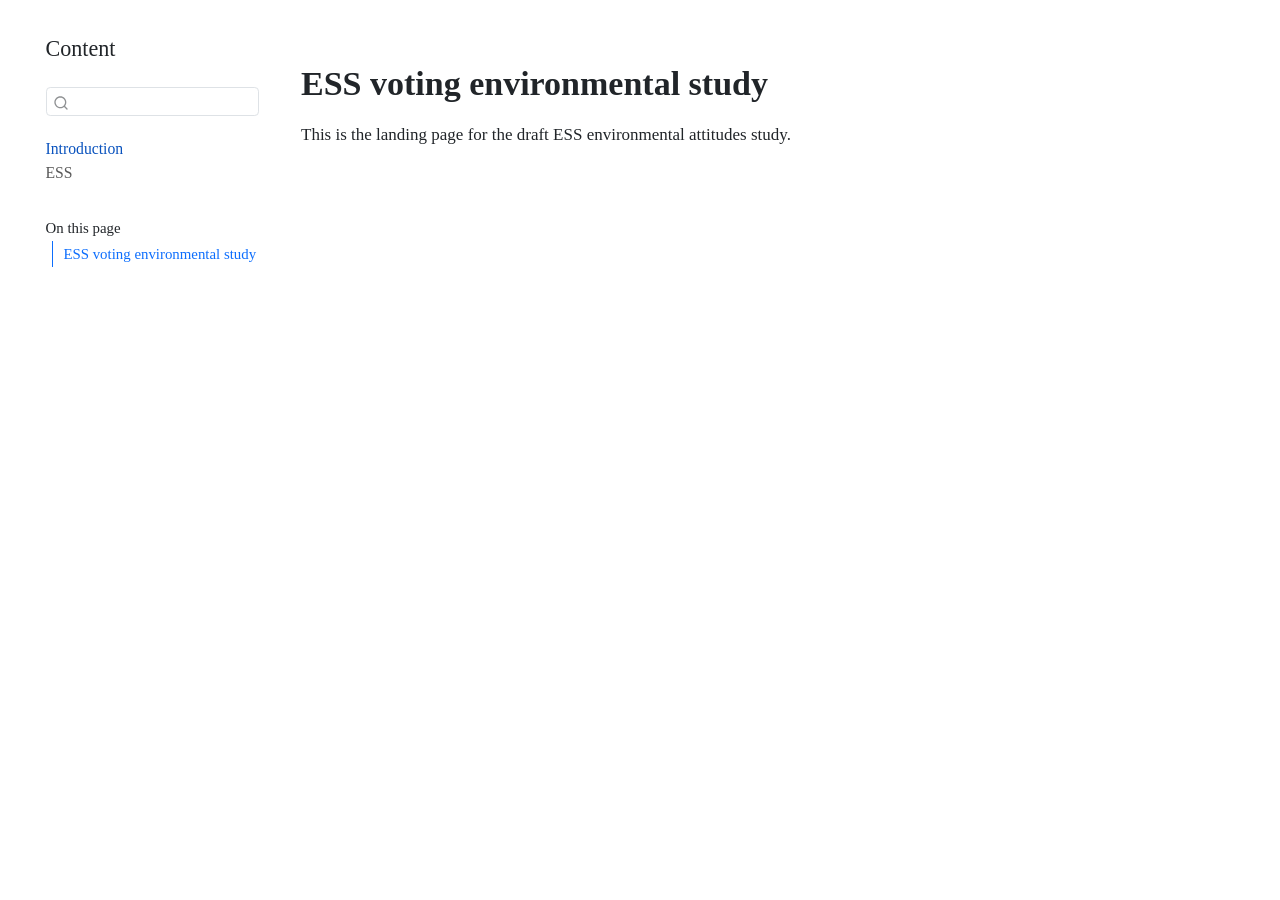
==== docs/index.html @ 2548a451 "Initial" ====
<!DOCTYPE html>
<html xmlns="http://www.w3.org/1999/xhtml" lang="en" xml:lang="en"><head>

<meta charset="utf-8">
<meta name="generator" content="quarto-1.8.27">

<meta name="viewport" content="width=device-width, initial-scale=1.0, user-scalable=yes">


<title>ESS environmental attitudes study exploratory analysis - draft version 1</title>
<style>
code{white-space: pre-wrap;}
span.smallcaps{font-variant: small-caps;}
div.columns{display: flex; gap: min(4vw, 1.5em);}
div.column{flex: auto; overflow-x: auto;}
div.hanging-indent{margin-left: 1.5em; text-indent: -1.5em;}
ul.task-list{list-style: none;}
ul.task-list li input[type="checkbox"] {
width: 0.8em;
margin: 0 0.8em 0.2em -1em;  vertical-align: middle;
}
</style>


<script>const headroomChanged = new CustomEvent("quarto-hrChanged", {
  detail: {},
  bubbles: true,
  cancelable: false,
  composed: false,
});

const announceDismiss = () => {
  const annEl = window.document.getElementById("quarto-announcement");
  if (annEl) {
    annEl.remove();

    const annId = annEl.getAttribute("data-announcement-id");
    window.localStorage.setItem(`quarto-announce-${annId}`, "true");
  }
};

const announceRegister = () => {
  const annEl = window.document.getElementById("quarto-announcement");
  if (annEl) {
    const annId = annEl.getAttribute("data-announcement-id");
    const isDismissed =
      window.localStorage.getItem(`quarto-announce-${annId}`) || false;
    if (isDismissed) {
      announceDismiss();
      return;
    } else {
      annEl.classList.remove("hidden");
    }

    const actionEl = annEl.querySelector(".quarto-announcement-action");
    if (actionEl) {
      actionEl.addEventListener("click", function (e) {
        e.preventDefault();
        // Hide the bar immediately
        announceDismiss();
      });
    }
  }
};

window.document.addEventListener("DOMContentLoaded", function () {
  let init = false;

  announceRegister();

  // Manage the back to top button, if one is present.
  let lastScrollTop = window.pageYOffset || document.documentElement.scrollTop;
  const scrollDownBuffer = 5;
  const scrollUpBuffer = 35;
  const btn = document.getElementById("quarto-back-to-top");
  const hideBackToTop = () => {
    btn.style.display = "none";
  };
  const showBackToTop = () => {
    btn.style.display = "inline-block";
  };
  if (btn) {
    window.document.addEventListener(
      "scroll",
      function () {
        const currentScrollTop =
          window.pageYOffset || document.documentElement.scrollTop;

        // Shows and hides the button 'intelligently' as the user scrolls
        if (currentScrollTop - scrollDownBuffer > lastScrollTop) {
          hideBackToTop();
          lastScrollTop = currentScrollTop <= 0 ? 0 : currentScrollTop;
        } else if (currentScrollTop < lastScrollTop - scrollUpBuffer) {
          showBackToTop();
          lastScrollTop = currentScrollTop <= 0 ? 0 : currentScrollTop;
        }

        // Show the button at the bottom, hides it at the top
        if (currentScrollTop <= 0) {
          hideBackToTop();
        } else if (
          window.innerHeight + currentScrollTop >=
          document.body.offsetHeight
        ) {
          showBackToTop();
        }
      },
      false
    );
  }

  function throttle(func, wait) {
    var timeout;
    return function () {
      const context = this;
      const args = arguments;
      const later = function () {
        clearTimeout(timeout);
        timeout = null;
        func.apply(context, args);
      };

      if (!timeout) {
        timeout = setTimeout(later, wait);
      }
    };
  }

  function headerOffset() {
    // Set an offset if there is are fixed top navbar
    const headerEl = window.document.querySelector("header.fixed-top");
    if (headerEl) {
      return headerEl.clientHeight;
    } else {
      return 0;
    }
  }

  function footerOffset() {
    const footerEl = window.document.querySelector("footer.footer");
    if (footerEl) {
      return footerEl.clientHeight;
    } else {
      return 0;
    }
  }

  function dashboardOffset() {
    const dashboardNavEl = window.document.getElementById(
      "quarto-dashboard-header"
    );
    if (dashboardNavEl !== null) {
      return dashboardNavEl.clientHeight;
    } else {
      return 0;
    }
  }

  function updateDocumentOffsetWithoutAnimation() {
    updateDocumentOffset(false);
  }

  function updateDocumentOffset(animated) {
    // set body offset
    const topOffset = headerOffset();
    const bodyOffset = topOffset + footerOffset() + dashboardOffset();
    const bodyEl = window.document.body;
    bodyEl.setAttribute("data-bs-offset", topOffset);
    bodyEl.style.paddingTop = topOffset + "px";

    // deal with sidebar offsets
    const sidebars = window.document.querySelectorAll(
      ".sidebar, .headroom-target"
    );
    sidebars.forEach((sidebar) => {
      if (!animated) {
        sidebar.classList.add("notransition");
        // Remove the no transition class after the animation has time to complete
        setTimeout(function () {
          sidebar.classList.remove("notransition");
        }, 201);
      }

      if (window.Headroom && sidebar.classList.contains("sidebar-unpinned")) {
        sidebar.style.top = "0";
        sidebar.style.maxHeight = "100vh";
      } else {
        sidebar.style.top = topOffset + "px";
        sidebar.style.maxHeight = "calc(100vh - " + topOffset + "px)";
      }
    });

    // allow space for footer
    const mainContainer = window.document.querySelector(".quarto-container");
    if (mainContainer) {
      mainContainer.style.minHeight = "calc(100vh - " + bodyOffset + "px)";
    }

    // link offset
    let linkStyle = window.document.querySelector("#quarto-target-style");
    if (!linkStyle) {
      linkStyle = window.document.createElement("style");
      linkStyle.setAttribute("id", "quarto-target-style");
      window.document.head.appendChild(linkStyle);
    }
    while (linkStyle.firstChild) {
      linkStyle.removeChild(linkStyle.firstChild);
    }
    if (topOffset > 0) {
      linkStyle.appendChild(
        window.document.createTextNode(`
      section:target::before {
        content: "";
        display: block;
        height: ${topOffset}px;
        margin: -${topOffset}px 0 0;
      }`)
      );
    }
    if (init) {
      window.dispatchEvent(headroomChanged);
    }
    init = true;
  }

  // initialize headroom
  var header = window.document.querySelector("#quarto-header");
  if (header && window.Headroom) {
    const headroom = new window.Headroom(header, {
      tolerance: 5,
      onPin: function () {
        const sidebars = window.document.querySelectorAll(
          ".sidebar, .headroom-target"
        );
        sidebars.forEach((sidebar) => {
          sidebar.classList.remove("sidebar-unpinned");
        });
        updateDocumentOffset();
      },
      onUnpin: function () {
        const sidebars = window.document.querySelectorAll(
          ".sidebar, .headroom-target"
        );
        sidebars.forEach((sidebar) => {
          sidebar.classList.add("sidebar-unpinned");
        });
        updateDocumentOffset();
      },
    });
    headroom.init();

    let frozen = false;
    window.quartoToggleHeadroom = function () {
      if (frozen) {
        headroom.unfreeze();
        frozen = false;
      } else {
        headroom.freeze();
        frozen = true;
      }
    };
  }

  window.addEventListener(
    "hashchange",
    function (e) {
      if (
        getComputedStyle(document.documentElement).scrollBehavior !== "smooth"
      ) {
        window.scrollTo(0, window.pageYOffset - headerOffset());
      }
    },
    false
  );

  // Observe size changed for the header
  const headerEl = window.document.querySelector("header.fixed-top");
  if (headerEl && window.ResizeObserver) {
    const observer = new window.ResizeObserver(() => {
      setTimeout(updateDocumentOffsetWithoutAnimation, 0);
    });
    observer.observe(headerEl, {
      attributes: true,
      childList: true,
      characterData: true,
    });
  } else {
    window.addEventListener(
      "resize",
      throttle(updateDocumentOffsetWithoutAnimation, 50)
    );
  }
  setTimeout(updateDocumentOffsetWithoutAnimation, 250);

  // fixup index.html links if we aren't on the filesystem
  if (window.location.protocol !== "file:") {
    const links = window.document.querySelectorAll("a");
    for (let i = 0; i < links.length; i++) {
      if (links[i].href) {
        links[i].dataset.originalHref = links[i].href;
        links[i].href = links[i].href.replace(/\/index\.html/, "/");
      }
    }

    // Fixup any sharing links that require urls
    // Append url to any sharing urls
    const sharingLinks = window.document.querySelectorAll(
      "a.sidebar-tools-main-item, a.quarto-navigation-tool, a.quarto-navbar-tools, a.quarto-navbar-tools-item"
    );
    for (let i = 0; i < sharingLinks.length; i++) {
      const sharingLink = sharingLinks[i];
      const href = sharingLink.getAttribute("href");
      if (href) {
        sharingLink.setAttribute(
          "href",
          href.replace("|url|", window.location.href)
        );
      }
    }

    // Scroll the active navigation item into view, if necessary
    const navSidebar = window.document.querySelector("nav#quarto-sidebar");
    if (navSidebar) {
      // Find the active item
      const activeItem = navSidebar.querySelector("li.sidebar-item a.active");
      if (activeItem) {
        // Wait for the scroll height and height to resolve by observing size changes on the
        // nav element that is scrollable
        const resizeObserver = new ResizeObserver((_entries) => {
          // The bottom of the element
          const elBottom = activeItem.offsetTop;
          const viewBottom = navSidebar.scrollTop + navSidebar.clientHeight;

          // The element height and scroll height are the same, then we are still loading
          if (viewBottom !== navSidebar.scrollHeight) {
            // Determine if the item isn't visible and scroll to it
            if (elBottom >= viewBottom) {
              navSidebar.scrollTop = elBottom;
            }

            // stop observing now since we've completed the scroll
            resizeObserver.unobserve(navSidebar);
          }
        });
        resizeObserver.observe(navSidebar);
      }
    }
  }
});
</script>
<script>/*!
 * headroom.js v0.12.0 - Give your page some headroom. Hide your header until you need it
 * Copyright (c) 2020 Nick Williams - http://wicky.nillia.ms/headroom.js
 * License: MIT
 */

!function(t,n){"object"==typeof exports&&"undefined"!=typeof module?module.exports=n():"function"==typeof define&&define.amd?define(n):(t=t||self).Headroom=n()}(this,function(){"use strict";function t(){return"undefined"!=typeof window}function d(t){return function(t){return t&&t.document&&function(t){return 9===t.nodeType}(t.document)}(t)?function(t){var n=t.document,o=n.body,s=n.documentElement;return{scrollHeight:function(){return Math.max(o.scrollHeight,s.scrollHeight,o.offsetHeight,s.offsetHeight,o.clientHeight,s.clientHeight)},height:function(){return t.innerHeight||s.clientHeight||o.clientHeight},scrollY:function(){return void 0!==t.pageYOffset?t.pageYOffset:(s||o.parentNode||o).scrollTop}}}(t):function(t){return{scrollHeight:function(){return Math.max(t.scrollHeight,t.offsetHeight,t.clientHeight)},height:function(){return Math.max(t.offsetHeight,t.clientHeight)},scrollY:function(){return t.scrollTop}}}(t)}function n(t,s,e){var n,o=function(){var n=!1;try{var t={get passive(){n=!0}};window.addEventListener("test",t,t),window.removeEventListener("test",t,t)}catch(t){n=!1}return n}(),i=!1,r=d(t),l=r.scrollY(),a={};function c(){var t=Math.round(r.scrollY()),n=r.height(),o=r.scrollHeight();a.scrollY=t,a.lastScrollY=l,a.direction=l<t?"down":"up",a.distance=Math.abs(t-l),a.isOutOfBounds=t<0||o<t+n,a.top=t<=s.offset[a.direction],a.bottom=o<=t+n,a.toleranceExceeded=a.distance>s.tolerance[a.direction],e(a),l=t,i=!1}function h(){i||(i=!0,n=requestAnimationFrame(c))}var u=!!o&&{passive:!0,capture:!1};return t.addEventListener("scroll",h,u),c(),{destroy:function(){cancelAnimationFrame(n),t.removeEventListener("scroll",h,u)}}}function o(t){return t===Object(t)?t:{down:t,up:t}}function s(t,n){n=n||{},Object.assign(this,s.options,n),this.classes=Object.assign({},s.options.classes,n.classes),this.elem=t,this.tolerance=o(this.tolerance),this.offset=o(this.offset),this.initialised=!1,this.frozen=!1}return s.prototype={constructor:s,init:function(){return s.cutsTheMustard&&!this.initialised&&(this.addClass("initial"),this.initialised=!0,setTimeout(function(t){t.scrollTracker=n(t.scroller,{offset:t.offset,tolerance:t.tolerance},t.update.bind(t))},100,this)),this},destroy:function(){this.initialised=!1,Object.keys(this.classes).forEach(this.removeClass,this),this.scrollTracker.destroy()},unpin:function(){!this.hasClass("pinned")&&this.hasClass("unpinned")||(this.addClass("unpinned"),this.removeClass("pinned"),this.onUnpin&&this.onUnpin.call(this))},pin:function(){this.hasClass("unpinned")&&(this.addClass("pinned"),this.removeClass("unpinned"),this.onPin&&this.onPin.call(this))},freeze:function(){this.frozen=!0,this.addClass("frozen")},unfreeze:function(){this.frozen=!1,this.removeClass("frozen")},top:function(){this.hasClass("top")||(this.addClass("top"),this.removeClass("notTop"),this.onTop&&this.onTop.call(this))},notTop:function(){this.hasClass("notTop")||(this.addClass("notTop"),this.removeClass("top"),this.onNotTop&&this.onNotTop.call(this))},bottom:function(){this.hasClass("bottom")||(this.addClass("bottom"),this.removeClass("notBottom"),this.onBottom&&this.onBottom.call(this))},notBottom:function(){this.hasClass("notBottom")||(this.addClass("notBottom"),this.removeClass("bottom"),this.onNotBottom&&this.onNotBottom.call(this))},shouldUnpin:function(t){return"down"===t.direction&&!t.top&&t.toleranceExceeded},shouldPin:function(t){return"up"===t.direction&&t.toleranceExceeded||t.top},addClass:function(t){this.elem.classList.add.apply(this.elem.classList,this.classes[t].split(" "))},removeClass:function(t){this.elem.classList.remove.apply(this.elem.classList,this.classes[t].split(" "))},hasClass:function(t){return this.classes[t].split(" ").every(function(t){return this.classList.contains(t)},this.elem)},update:function(t){t.isOutOfBounds||!0!==this.frozen&&(t.top?this.top():this.notTop(),t.bottom?this.bottom():this.notBottom(),this.shouldUnpin(t)?this.unpin():this.shouldPin(t)&&this.pin())}},s.options={tolerance:{up:0,down:0},offset:0,scroller:t()?window:null,classes:{frozen:"headroom--frozen",pinned:"headroom--pinned",unpinned:"headroom--unpinned",top:"headroom--top",notTop:"headroom--not-top",bottom:"headroom--bottom",notBottom:"headroom--not-bottom",initial:"headroom"}},s.cutsTheMustard=!!(t()&&function(){}.bind&&"classList"in document.documentElement&&Object.assign&&Object.keys&&requestAnimationFrame),s});
</script>
<script>/*!
 * clipboard.js v2.0.11
 * https://clipboardjs.com/
 *
 * Licensed MIT © Zeno Rocha
 */
!function(t,e){"object"==typeof exports&&"object"==typeof module?module.exports=e():"function"==typeof define&&define.amd?define([],e):"object"==typeof exports?exports.ClipboardJS=e():t.ClipboardJS=e()}(this,function(){return n={686:function(t,e,n){"use strict";n.d(e,{default:function(){return b}});var e=n(279),i=n.n(e),e=n(370),u=n.n(e),e=n(817),r=n.n(e);function c(t){try{return document.execCommand(t)}catch(t){return}}var a=function(t){t=r()(t);return c("cut"),t};function o(t,e){var n,o,t=(n=t,o="rtl"===document.documentElement.getAttribute("dir"),(t=document.createElement("textarea")).style.fontSize="12pt",t.style.border="0",t.style.padding="0",t.style.margin="0",t.style.position="absolute",t.style[o?"right":"left"]="-9999px",o=window.pageYOffset||document.documentElement.scrollTop,t.style.top="".concat(o,"px"),t.setAttribute("readonly",""),t.value=n,t);return e.container.appendChild(t),e=r()(t),c("copy"),t.remove(),e}var f=function(t){var e=1<arguments.length&&void 0!==arguments[1]?arguments[1]:{container:document.body},n="";return"string"==typeof t?n=o(t,e):t instanceof HTMLInputElement&&!["text","search","url","tel","password"].includes(null==t?void 0:t.type)?n=o(t.value,e):(n=r()(t),c("copy")),n};function l(t){return(l="function"==typeof Symbol&&"symbol"==typeof Symbol.iterator?function(t){return typeof t}:function(t){return t&&"function"==typeof Symbol&&t.constructor===Symbol&&t!==Symbol.prototype?"symbol":typeof t})(t)}var s=function(){var t=0<arguments.length&&void 0!==arguments[0]?arguments[0]:{},e=t.action,n=void 0===e?"copy":e,o=t.container,e=t.target,t=t.text;if("copy"!==n&&"cut"!==n)throw new Error('Invalid "action" value, use either "copy" or "cut"');if(void 0!==e){if(!e||"object"!==l(e)||1!==e.nodeType)throw new Error('Invalid "target" value, use a valid Element');if("copy"===n&&e.hasAttribute("disabled"))throw new Error('Invalid "target" attribute. Please use "readonly" instead of "disabled" attribute');if("cut"===n&&(e.hasAttribute("readonly")||e.hasAttribute("disabled")))throw new Error('Invalid "target" attribute. You can\'t cut text from elements with "readonly" or "disabled" attributes')}return t?f(t,{container:o}):e?"cut"===n?a(e):f(e,{container:o}):void 0};function p(t){return(p="function"==typeof Symbol&&"symbol"==typeof Symbol.iterator?function(t){return typeof t}:function(t){return t&&"function"==typeof Symbol&&t.constructor===Symbol&&t!==Symbol.prototype?"symbol":typeof t})(t)}function d(t,e){for(var n=0;n<e.length;n++){var o=e[n];o.enumerable=o.enumerable||!1,o.configurable=!0,"value"in o&&(o.writable=!0),Object.defineProperty(t,o.key,o)}}function y(t,e){return(y=Object.setPrototypeOf||function(t,e){return t.__proto__=e,t})(t,e)}function h(n){var o=function(){if("undefined"==typeof Reflect||!Reflect.construct)return!1;if(Reflect.construct.sham)return!1;if("function"==typeof Proxy)return!0;try{return Date.prototype.toString.call(Reflect.construct(Date,[],function(){})),!0}catch(t){return!1}}();return function(){var t,e=v(n);return t=o?(t=v(this).constructor,Reflect.construct(e,arguments,t)):e.apply(this,arguments),e=this,!(t=t)||"object"!==p(t)&&"function"!=typeof t?function(t){if(void 0!==t)return t;throw new ReferenceError("this hasn't been initialised - super() hasn't been called")}(e):t}}function v(t){return(v=Object.setPrototypeOf?Object.getPrototypeOf:function(t){return t.__proto__||Object.getPrototypeOf(t)})(t)}function m(t,e){t="data-clipboard-".concat(t);if(e.hasAttribute(t))return e.getAttribute(t)}var b=function(){!function(t,e){if("function"!=typeof e&&null!==e)throw new TypeError("Super expression must either be null or a function");t.prototype=Object.create(e&&e.prototype,{constructor:{value:t,writable:!0,configurable:!0}}),e&&y(t,e)}(r,i());var t,e,n,o=h(r);function r(t,e){var n;return function(t){if(!(t instanceof r))throw new TypeError("Cannot call a class as a function")}(this),(n=o.call(this)).resolveOptions(e),n.listenClick(t),n}return t=r,n=[{key:"copy",value:function(t){var e=1<arguments.length&&void 0!==arguments[1]?arguments[1]:{container:document.body};return f(t,e)}},{key:"cut",value:function(t){return a(t)}},{key:"isSupported",value:function(){var t=0<arguments.length&&void 0!==arguments[0]?arguments[0]:["copy","cut"],t="string"==typeof t?[t]:t,e=!!document.queryCommandSupported;return t.forEach(function(t){e=e&&!!document.queryCommandSupported(t)}),e}}],(e=[{key:"resolveOptions",value:function(){var t=0<arguments.length&&void 0!==arguments[0]?arguments[0]:{};this.action="function"==typeof t.action?t.action:this.defaultAction,this.target="function"==typeof t.target?t.target:this.defaultTarget,this.text="function"==typeof t.text?t.text:this.defaultText,this.container="object"===p(t.container)?t.container:document.body}},{key:"listenClick",value:function(t){var e=this;this.listener=u()(t,"click",function(t){return e.onClick(t)})}},{key:"onClick",value:function(t){var e=t.delegateTarget||t.currentTarget,n=this.action(e)||"copy",t=s({action:n,container:this.container,target:this.target(e),text:this.text(e)});this.emit(t?"success":"error",{action:n,text:t,trigger:e,clearSelection:function(){e&&e.focus(),window.getSelection().removeAllRanges()}})}},{key:"defaultAction",value:function(t){return m("action",t)}},{key:"defaultTarget",value:function(t){t=m("target",t);if(t)return document.querySelector(t)}},{key:"defaultText",value:function(t){return m("text",t)}},{key:"destroy",value:function(){this.listener.destroy()}}])&&d(t.prototype,e),n&&d(t,n),r}()},828:function(t){var e;"undefined"==typeof Element||Element.prototype.matches||((e=Element.prototype).matches=e.matchesSelector||e.mozMatchesSelector||e.msMatchesSelector||e.oMatchesSelector||e.webkitMatchesSelector),t.exports=function(t,e){for(;t&&9!==t.nodeType;){if("function"==typeof t.matches&&t.matches(e))return t;t=t.parentNode}}},438:function(t,e,n){var u=n(828);function i(t,e,n,o,r){var i=function(e,n,t,o){return function(t){t.delegateTarget=u(t.target,n),t.delegateTarget&&o.call(e,t)}}.apply(this,arguments);return t.addEventListener(n,i,r),{destroy:function(){t.removeEventListener(n,i,r)}}}t.exports=function(t,e,n,o,r){return"function"==typeof t.addEventListener?i.apply(null,arguments):"function"==typeof n?i.bind(null,document).apply(null,arguments):("string"==typeof t&&(t=document.querySelectorAll(t)),Array.prototype.map.call(t,function(t){return i(t,e,n,o,r)}))}},879:function(t,n){n.node=function(t){return void 0!==t&&t instanceof HTMLElement&&1===t.nodeType},n.nodeList=function(t){var e=Object.prototype.toString.call(t);return void 0!==t&&("[object NodeList]"===e||"[object HTMLCollection]"===e)&&"length"in t&&(0===t.length||n.node(t[0]))},n.string=function(t){return"string"==typeof t||t instanceof String},n.fn=function(t){return"[object Function]"===Object.prototype.toString.call(t)}},370:function(t,e,n){var f=n(879),l=n(438);t.exports=function(t,e,n){if(!t&&!e&&!n)throw new Error("Missing required arguments");if(!f.string(e))throw new TypeError("Second argument must be a String");if(!f.fn(n))throw new TypeError("Third argument must be a Function");if(f.node(t))return c=e,a=n,(u=t).addEventListener(c,a),{destroy:function(){u.removeEventListener(c,a)}};if(f.nodeList(t))return o=t,r=e,i=n,Array.prototype.forEach.call(o,function(t){t.addEventListener(r,i)}),{destroy:function(){Array.prototype.forEach.call(o,function(t){t.removeEventListener(r,i)})}};if(f.string(t))return t=t,e=e,n=n,l(document.body,t,e,n);throw new TypeError("First argument must be a String, HTMLElement, HTMLCollection, or NodeList");var o,r,i,u,c,a}},817:function(t){t.exports=function(t){var e,n="SELECT"===t.nodeName?(t.focus(),t.value):"INPUT"===t.nodeName||"TEXTAREA"===t.nodeName?((e=t.hasAttribute("readonly"))||t.setAttribute("readonly",""),t.select(),t.setSelectionRange(0,t.value.length),e||t.removeAttribute("readonly"),t.value):(t.hasAttribute("contenteditable")&&t.focus(),n=window.getSelection(),(e=document.createRange()).selectNodeContents(t),n.removeAllRanges(),n.addRange(e),n.toString());return n}},279:function(t){function e(){}e.prototype={on:function(t,e,n){var o=this.e||(this.e={});return(o[t]||(o[t]=[])).push({fn:e,ctx:n}),this},once:function(t,e,n){var o=this;function r(){o.off(t,r),e.apply(n,arguments)}return r._=e,this.on(t,r,n)},emit:function(t){for(var e=[].slice.call(arguments,1),n=((this.e||(this.e={}))[t]||[]).slice(),o=0,r=n.length;o<r;o++)n[o].fn.apply(n[o].ctx,e);return this},off:function(t,e){var n=this.e||(this.e={}),o=n[t],r=[];if(o&&e)for(var i=0,u=o.length;i<u;i++)o[i].fn!==e&&o[i].fn._!==e&&r.push(o[i]);return r.length?n[t]=r:delete n[t],this}},t.exports=e,t.exports.TinyEmitter=e}},r={},o.n=function(t){var e=t&&t.__esModule?function(){return t.default}:function(){return t};return o.d(e,{a:e}),e},o.d=function(t,e){for(var n in e)o.o(e,n)&&!o.o(t,n)&&Object.defineProperty(t,n,{enumerable:!0,get:e[n]})},o.o=function(t,e){return Object.prototype.hasOwnProperty.call(t,e)},o(686).default;function o(t){if(r[t])return r[t].exports;var e=r[t]={exports:{}};return n[t](e,e.exports,o),e.exports}var n,r});</script>
<script>/*! @algolia/autocomplete-js 1.19.1 | MIT License | © Algolia, Inc. and contributors | https://github.com/algolia/autocomplete */
!function(e,t){"object"==typeof exports&&"undefined"!=typeof module?t(exports):"function"==typeof define&&define.amd?define(["exports"],t):t((e="undefined"!=typeof globalThis?globalThis:e||self)["@algolia/autocomplete-js"]={})}(this,(function(e){"use strict";function t(e,t){var n=Object.keys(e);if(Object.getOwnPropertySymbols){var r=Object.getOwnPropertySymbols(e);t&&(r=r.filter((function(t){return Object.getOwnPropertyDescriptor(e,t).enumerable}))),n.push.apply(n,r)}return n}function n(e){for(var n=1;n<arguments.length;n++){var r=null!=arguments[n]?arguments[n]:{};n%2?t(Object(r),!0).forEach((function(t){o(e,t,r[t])})):Object.getOwnPropertyDescriptors?Object.defineProperties(e,Object.getOwnPropertyDescriptors(r)):t(Object(r)).forEach((function(t){Object.defineProperty(e,t,Object.getOwnPropertyDescriptor(r,t))}))}return e}function r(e){return r="function"==typeof Symbol&&"symbol"==typeof Symbol.iterator?function(e){return typeof e}:function(e){return e&&"function"==typeof Symbol&&e.constructor===Symbol&&e!==Symbol.prototype?"symbol":typeof e},r(e)}function o(e,t,n){return(t=function(e){var t=function(e,t){if("object"!=typeof e||null===e)return e;var n=e[Symbol.toPrimitive];if(void 0!==n){var r=n.call(e,t||"default");if("object"!=typeof r)return r;throw new TypeError("@@toPrimitive must return a primitive value.")}return("string"===t?String:Number)(e)}(e,"string");return"symbol"==typeof t?t:String(t)}(t))in e?Object.defineProperty(e,t,{value:n,enumerable:!0,configurable:!0,writable:!0}):e[t]=n,e}function i(){return i=Object.assign?Object.assign.bind():function(e){for(var t=1;t<arguments.length;t++){var n=arguments[t];for(var r in n)Object.prototype.hasOwnProperty.call(n,r)&&(e[r]=n[r])}return e},i.apply(this,arguments)}function u(e,t){if(null==e)return{};var n,r,o=function(e,t){if(null==e)return{};var n,r,o={},i=Object.keys(e);for(r=0;r<i.length;r++)n=i[r],t.indexOf(n)>=0||(o[n]=e[n]);return o}(e,t);if(Object.getOwnPropertySymbols){var i=Object.getOwnPropertySymbols(e);for(r=0;r<i.length;r++)n=i[r],t.indexOf(n)>=0||Object.prototype.propertyIsEnumerable.call(e,n)&&(o[n]=e[n])}return o}function a(e,t){return function(e){if(Array.isArray(e))return e}(e)||function(e,t){var n=null==e?null:"undefined"!=typeof Symbol&&e[Symbol.iterator]||e["@@iterator"];if(null!=n){var r,o,i,u,a=[],l=!0,c=!1;try{if(i=(n=n.call(e)).next,0===t){if(Object(n)!==n)return;l=!1}else for(;!(l=(r=i.call(n)).done)&&(a.push(r.value),a.length!==t);l=!0);}catch(e){c=!0,o=e}finally{try{if(!l&&null!=n.return&&(u=n.return(),Object(u)!==u))return}finally{if(c)throw o}}return a}}(e,t)||c(e,t)||function(){throw new TypeError("Invalid attempt to destructure non-iterable instance.\nIn order to be iterable, non-array objects must have a [Symbol.iterator]() method.")}()}function l(e){return function(e){if(Array.isArray(e))return s(e)}(e)||function(e){if("undefined"!=typeof Symbol&&null!=e[Symbol.iterator]||null!=e["@@iterator"])return Array.from(e)}(e)||c(e)||function(){throw new TypeError("Invalid attempt to spread non-iterable instance.\nIn order to be iterable, non-array objects must have a [Symbol.iterator]() method.")}()}function c(e,t){if(e){if("string"==typeof e)return s(e,t);var n=Object.prototype.toString.call(e).slice(8,-1);return"Object"===n&&e.constructor&&(n=e.constructor.name),"Map"===n||"Set"===n?Array.from(e):"Arguments"===n||/^(?:Ui|I)nt(?:8|16|32)(?:Clamped)?Array$/.test(n)?s(e,t):void 0}}function s(e,t){(null==t||t>e.length)&&(t=e.length);for(var n=0,r=new Array(t);n<t;n++)r[n]=e[n];return r}function f(e){return{current:e}}function p(e,t){var n=void 0;return function(){for(var r=arguments.length,o=new Array(r),i=0;i<r;i++)o[i]=arguments[i];n&&clearTimeout(n),n=setTimeout((function(){return e.apply(void 0,o)}),t)}}function m(e){return e.reduce((function(e,t){return e.concat(t)}),[])}var v=0;function d(){return"autocomplete-".concat(v++)}function y(e,t){return t.reduce((function(e,t){return e&&e[t]}),e)}function b(e){return 0===e.collections.length?0:e.collections.reduce((function(e,t){return e+t.items.length}),0)}function g(e){return e!==Object(e)}function h(e,t){if(e===t)return!0;if(g(e)||g(t)||"function"==typeof e||"function"==typeof t)return e===t;if(Object.keys(e).length!==Object.keys(t).length)return!1;for(var n=0,r=Object.keys(e);n<r.length;n++){var o=r[n];if(!(o in t))return!1;if(!h(e[o],t[o]))return!1}return!0}var _=function(){};var O="1.19.1",S=[{segment:"autocomplete-core",version:O}];function j(e){var t=e.item,n=e.items,r=void 0===n?[]:n;return{index:t.__autocomplete_indexName,items:[t],positions:[1+r.findIndex((function(e){return e.objectID===t.objectID}))],queryID:t.__autocomplete_queryID,algoliaSource:["autocomplete"]}}function P(e,t){return function(e){if(Array.isArray(e))return e}(e)||function(e,t){var n=null==e?null:"undefined"!=typeof Symbol&&e[Symbol.iterator]||e["@@iterator"];if(null!=n){var r,o,i,u,a=[],l=!0,c=!1;try{if(i=(n=n.call(e)).next,0===t){if(Object(n)!==n)return;l=!1}else for(;!(l=(r=i.call(n)).done)&&(a.push(r.value),a.length!==t);l=!0);}catch(e){c=!0,o=e}finally{try{if(!l&&null!=n.return&&(u=n.return(),Object(u)!==u))return}finally{if(c)throw o}}return a}}(e,t)||function(e,t){if(!e)return;if("string"==typeof e)return w(e,t);var n=Object.prototype.toString.call(e).slice(8,-1);"Object"===n&&e.constructor&&(n=e.constructor.name);if("Map"===n||"Set"===n)return Array.from(e);if("Arguments"===n||/^(?:Ui|I)nt(?:8|16|32)(?:Clamped)?Array$/.test(n))return w(e,t)}(e,t)||function(){throw new TypeError("Invalid attempt to destructure non-iterable instance.\nIn order to be iterable, non-array objects must have a [Symbol.iterator]() method.")}()}function w(e,t){(null==t||t>e.length)&&(t=e.length);for(var n=0,r=new Array(t);n<t;n++)r[n]=e[n];return r}var I=["items"],A=["items"];function E(e){return E="function"==typeof Symbol&&"symbol"==typeof Symbol.iterator?function(e){return typeof e}:function(e){return e&&"function"==typeof Symbol&&e.constructor===Symbol&&e!==Symbol.prototype?"symbol":typeof e},E(e)}function D(e){return function(e){if(Array.isArray(e))return C(e)}(e)||function(e){if("undefined"!=typeof Symbol&&null!=e[Symbol.iterator]||null!=e["@@iterator"])return Array.from(e)}(e)||function(e,t){if(!e)return;if("string"==typeof e)return C(e,t);var n=Object.prototype.toString.call(e).slice(8,-1);"Object"===n&&e.constructor&&(n=e.constructor.name);if("Map"===n||"Set"===n)return Array.from(e);if("Arguments"===n||/^(?:Ui|I)nt(?:8|16|32)(?:Clamped)?Array$/.test(n))return C(e,t)}(e)||function(){throw new TypeError("Invalid attempt to spread non-iterable instance.\nIn order to be iterable, non-array objects must have a [Symbol.iterator]() method.")}()}function C(e,t){(null==t||t>e.length)&&(t=e.length);for(var n=0,r=new Array(t);n<t;n++)r[n]=e[n];return r}function k(e,t){if(null==e)return{};var n,r,o=function(e,t){if(null==e)return{};var n,r,o={},i=Object.keys(e);for(r=0;r<i.length;r++)n=i[r],t.indexOf(n)>=0||(o[n]=e[n]);return o}(e,t);if(Object.getOwnPropertySymbols){var i=Object.getOwnPropertySymbols(e);for(r=0;r<i.length;r++)n=i[r],t.indexOf(n)>=0||Object.prototype.propertyIsEnumerable.call(e,n)&&(o[n]=e[n])}return o}function x(e,t){var n=Object.keys(e);if(Object.getOwnPropertySymbols){var r=Object.getOwnPropertySymbols(e);t&&(r=r.filter((function(t){return Object.getOwnPropertyDescriptor(e,t).enumerable}))),n.push.apply(n,r)}return n}function N(e){for(var t=1;t<arguments.length;t++){var n=null!=arguments[t]?arguments[t]:{};t%2?x(Object(n),!0).forEach((function(t){T(e,t,n[t])})):Object.getOwnPropertyDescriptors?Object.defineProperties(e,Object.getOwnPropertyDescriptors(n)):x(Object(n)).forEach((function(t){Object.defineProperty(e,t,Object.getOwnPropertyDescriptor(n,t))}))}return e}function T(e,t,n){return(t=function(e){var t=function(e,t){if("object"!==E(e)||null===e)return e;var n=e[Symbol.toPrimitive];if(void 0!==n){var r=n.call(e,t||"default");if("object"!==E(r))return r;throw new TypeError("@@toPrimitive must return a primitive value.")}return("string"===t?String:Number)(e)}(e,"string");return"symbol"===E(t)?t:String(t)}(t))in e?Object.defineProperty(e,t,{value:n,enumerable:!0,configurable:!0,writable:!0}):e[t]=n,e}function q(e){for(var t=arguments.length>1&&void 0!==arguments[1]?arguments[1]:20,n=[],r=0;r<e.objectIDs.length;r+=t)n.push(N(N({},e),{},{objectIDs:e.objectIDs.slice(r,r+t)}));return n}function B(e){return e.map((function(e){var t=e.items,n=k(e,I);return N(N({},n),{},{objectIDs:(null==t?void 0:t.map((function(e){return e.objectID})))||n.objectIDs})}))}function R(e){var t,n,r,o=(t=P((e.version||"").split(".").map(Number),2),n=t[0],r=t[1],n>=3||2===n&&r>=4||1===n&&r>=10);function i(t,n,r){if(o&&void 0!==r){var i=r[0].__autocomplete_algoliaCredentials,u={"X-Algolia-Application-Id":i.appId,"X-Algolia-API-Key":i.apiKey};e.apply(void 0,[t].concat(D(n),[{headers:u}]))}else e.apply(void 0,[t].concat(D(n)))}return{init:function(t,n){e("init",{appId:t,apiKey:n})},setAuthenticatedUserToken:function(t){e("setAuthenticatedUserToken",t)},setUserToken:function(t){e("setUserToken",t)},clickedObjectIDsAfterSearch:function(){for(var e=arguments.length,t=new Array(e),n=0;n<e;n++)t[n]=arguments[n];t.length>0&&i("clickedObjectIDsAfterSearch",B(t),t[0].items)},clickedObjectIDs:function(){for(var e=arguments.length,t=new Array(e),n=0;n<e;n++)t[n]=arguments[n];t.length>0&&i("clickedObjectIDs",B(t),t[0].items)},clickedFilters:function(){for(var t=arguments.length,n=new Array(t),r=0;r<t;r++)n[r]=arguments[r];n.length>0&&e.apply(void 0,["clickedFilters"].concat(n))},convertedObjectIDsAfterSearch:function(){for(var e=arguments.length,t=new Array(e),n=0;n<e;n++)t[n]=arguments[n];t.length>0&&i("convertedObjectIDsAfterSearch",B(t),t[0].items)},convertedObjectIDs:function(){for(var e=arguments.length,t=new Array(e),n=0;n<e;n++)t[n]=arguments[n];t.length>0&&i("convertedObjectIDs",B(t),t[0].items)},convertedFilters:function(){for(var t=arguments.length,n=new Array(t),r=0;r<t;r++)n[r]=arguments[r];n.length>0&&e.apply(void 0,["convertedFilters"].concat(n))},viewedObjectIDs:function(){for(var e=arguments.length,t=new Array(e),n=0;n<e;n++)t[n]=arguments[n];t.length>0&&t.reduce((function(e,t){var n=t.items,r=k(t,A);return[].concat(D(e),D(q(N(N({},r),{},{objectIDs:(null==n?void 0:n.map((function(e){return e.objectID})))||r.objectIDs})).map((function(e){return{items:n,payload:e}}))))}),[]).forEach((function(e){var t=e.items;return i("viewedObjectIDs",[e.payload],t)}))},viewedFilters:function(){for(var t=arguments.length,n=new Array(t),r=0;r<t;r++)n[r]=arguments[r];n.length>0&&e.apply(void 0,["viewedFilters"].concat(n))}}}function L(e){var t=e.items.reduce((function(e,t){var n;return e[t.__autocomplete_indexName]=(null!==(n=e[t.__autocomplete_indexName])&&void 0!==n?n:[]).concat(t),e}),{});return Object.keys(t).map((function(e){return{index:e,items:t[e],algoliaSource:["autocomplete"]}}))}function F(e){return e.objectID&&e.__autocomplete_indexName&&e.__autocomplete_queryID}function U(e){return U="function"==typeof Symbol&&"symbol"==typeof Symbol.iterator?function(e){return typeof e}:function(e){return e&&"function"==typeof Symbol&&e.constructor===Symbol&&e!==Symbol.prototype?"symbol":typeof e},U(e)}function M(e){return function(e){if(Array.isArray(e))return H(e)}(e)||function(e){if("undefined"!=typeof Symbol&&null!=e[Symbol.iterator]||null!=e["@@iterator"])return Array.from(e)}(e)||function(e,t){if(!e)return;if("string"==typeof e)return H(e,t);var n=Object.prototype.toString.call(e).slice(8,-1);"Object"===n&&e.constructor&&(n=e.constructor.name);if("Map"===n||"Set"===n)return Array.from(e);if("Arguments"===n||/^(?:Ui|I)nt(?:8|16|32)(?:Clamped)?Array$/.test(n))return H(e,t)}(e)||function(){throw new TypeError("Invalid attempt to spread non-iterable instance.\nIn order to be iterable, non-array objects must have a [Symbol.iterator]() method.")}()}function H(e,t){(null==t||t>e.length)&&(t=e.length);for(var n=0,r=new Array(t);n<t;n++)r[n]=e[n];return r}function V(e,t){var n=Object.keys(e);if(Object.getOwnPropertySymbols){var r=Object.getOwnPropertySymbols(e);t&&(r=r.filter((function(t){return Object.getOwnPropertyDescriptor(e,t).enumerable}))),n.push.apply(n,r)}return n}function W(e){for(var t=1;t<arguments.length;t++){var n=null!=arguments[t]?arguments[t]:{};t%2?V(Object(n),!0).forEach((function(t){Q(e,t,n[t])})):Object.getOwnPropertyDescriptors?Object.defineProperties(e,Object.getOwnPropertyDescriptors(n)):V(Object(n)).forEach((function(t){Object.defineProperty(e,t,Object.getOwnPropertyDescriptor(n,t))}))}return e}function Q(e,t,n){return(t=function(e){var t=function(e,t){if("object"!==U(e)||null===e)return e;var n=e[Symbol.toPrimitive];if(void 0!==n){var r=n.call(e,t||"default");if("object"!==U(r))return r;throw new TypeError("@@toPrimitive must return a primitive value.")}return("string"===t?String:Number)(e)}(e,"string");return"symbol"===U(t)?t:String(t)}(t))in e?Object.defineProperty(e,t,{value:n,enumerable:!0,configurable:!0,writable:!0}):e[t]=n,e}var K="2.15.0",$="https://cdn.jsdelivr.net/npm/search-insights@".concat(K,"/dist/search-insights.min.js"),z=p((function(e){var t=e.onItemsChange,n=e.items,r=e.insights,o=e.state;t({insights:r,insightsEvents:L({items:n}).map((function(e){return W({eventName:"Items Viewed"},e)})),state:o})}),400);function G(e){var t=function(e){return W({onItemsChange:function(e){var t=e.insights,n=e.insightsEvents,r=e.state;t.viewedObjectIDs.apply(t,M(n.map((function(e){return W(W({},e),{},{algoliaSource:J(e.algoliaSource,r.context)})}))))},onSelect:function(e){var t=e.insights,n=e.insightsEvents,r=e.state;t.clickedObjectIDsAfterSearch.apply(t,M(n.map((function(e){return W(W({},e),{},{algoliaSource:J(e.algoliaSource,r.context)})}))))},onActive:_,__autocomplete_clickAnalytics:!0},e)}(e),n=t.insightsClient,r=t.insightsInitParams,o=t.onItemsChange,i=t.onSelect,u=t.onActive,a=t.__autocomplete_clickAnalytics,l=n;if(n||function(e){if("undefined"!=typeof window)e({window:window})}((function(e){var t=e.window,n=t.AlgoliaAnalyticsObject||"aa";"string"==typeof n&&(l=t[n]),l||(t.AlgoliaAnalyticsObject=n,t[n]||(t[n]=function(){t[n].queue||(t[n].queue=[]);for(var e=arguments.length,r=new Array(e),o=0;o<e;o++)r[o]=arguments[o];t[n].queue.push(r)}),t[n].version=K,l=t[n],function(e){var t="[Autocomplete]: Could not load search-insights.js. Please load it manually following https://alg.li/insights-autocomplete";try{var n=e.document.createElement("script");n.async=!0,n.src=$,n.onerror=function(){console.error(t)},document.body.appendChild(n)}catch(e){console.error(t)}}(t))})),!l)return{};r&&l("init",W({partial:!0},r));var c=R(l),s=f([]),m=p((function(e){var t=e.state;if(t.isOpen){var n=t.collections.reduce((function(e,t){return[].concat(M(e),M(t.items))}),[]).filter(F);h(s.current.map((function(e){return e.objectID})),n.map((function(e){return e.objectID})))||(s.current=n,n.length>0&&z({onItemsChange:o,items:n,insights:c,state:t}))}}),0);return{name:"aa.algoliaInsightsPlugin",subscribe:function(e){var t=e.setContext,n=e.onSelect,r=e.onActive;function o(e){t({algoliaInsightsPlugin:{__algoliaSearchParameters:W(W({},a?{clickAnalytics:!0}:{}),e?{userToken:X(e)}:{}),insights:c}})}l("addAlgoliaAgent","insights-plugin"),o(),l("onUserTokenChange",(function(e){o(e)})),l("getUserToken",null,(function(e,t){o(t)})),n((function(e){var t=e.item,n=e.state,r=e.event,o=e.source;F(t)&&i({state:n,event:r,insights:c,item:t,insightsEvents:[W({eventName:"Item Selected"},j({item:t,items:o.getItems().filter(F)}))]})})),r((function(e){var t=e.item,n=e.source,r=e.state,o=e.event;F(t)&&u({state:r,event:o,insights:c,item:t,insightsEvents:[W({eventName:"Item Active"},j({item:t,items:n.getItems().filter(F)}))]})}))},onStateChange:function(e){var t=e.state;m({state:t})},__autocomplete_pluginOptions:e}}function J(){var e,t=arguments.length>0&&void 0!==arguments[0]?arguments[0]:[],n=arguments.length>1?arguments[1]:void 0;return[].concat(M(t),["autocomplete-internal"],M(null!==(e=n.algoliaInsightsPlugin)&&void 0!==e&&e.__automaticInsights?["autocomplete-automatic"]:[]))}function X(e){return"number"==typeof e?e.toString():e}function Y(e,t){var n=t;return{then:function(t,r){return Y(e.then(ee(t,n,e),ee(r,n,e)),n)},catch:function(t){return Y(e.catch(ee(t,n,e)),n)},finally:function(t){return t&&n.onCancelList.push(t),Y(e.finally(ee(t&&function(){return n.onCancelList=[],t()},n,e)),n)},cancel:function(){n.isCanceled=!0;var e=n.onCancelList;n.onCancelList=[],e.forEach((function(e){e()}))},isCanceled:function(){return!0===n.isCanceled}}}function Z(e){return Y(e,{isCanceled:!1,onCancelList:[]})}function ee(e,t,n){return e?function(n){return t.isCanceled?n:e(n)}:n}var te,ne=!0;function re(e,t,n,r){if(!n)return null;if(e<0&&(null===t||null!==r&&0===t))return n+e;var o=(null===t?-1:t)+e;return o<=-1||o>=n?null===r?null:0:o}function oe(e,t){var n=Object.keys(e);if(Object.getOwnPropertySymbols){var r=Object.getOwnPropertySymbols(e);t&&(r=r.filter((function(t){return Object.getOwnPropertyDescriptor(e,t).enumerable}))),n.push.apply(n,r)}return n}function ie(e){for(var t=1;t<arguments.length;t++){var n=null!=arguments[t]?arguments[t]:{};t%2?oe(Object(n),!0).forEach((function(t){ue(e,t,n[t])})):Object.getOwnPropertyDescriptors?Object.defineProperties(e,Object.getOwnPropertyDescriptors(n)):oe(Object(n)).forEach((function(t){Object.defineProperty(e,t,Object.getOwnPropertyDescriptor(n,t))}))}return e}function ue(e,t,n){return(t=function(e){var t=function(e,t){if("object"!==ae(e)||null===e)return e;var n=e[Symbol.toPrimitive];if(void 0!==n){var r=n.call(e,t||"default");if("object"!==ae(r))return r;throw new TypeError("@@toPrimitive must return a primitive value.")}return("string"===t?String:Number)(e)}(e,"string");return"symbol"===ae(t)?t:String(t)}(t))in e?Object.defineProperty(e,t,{value:n,enumerable:!0,configurable:!0,writable:!0}):e[t]=n,e}function ae(e){return ae="function"==typeof Symbol&&"symbol"==typeof Symbol.iterator?function(e){return typeof e}:function(e){return e&&"function"==typeof Symbol&&e.constructor===Symbol&&e!==Symbol.prototype?"symbol":typeof e},ae(e)}function le(e,t){var n="undefined"!=typeof Symbol&&e[Symbol.iterator]||e["@@iterator"];if(!n){if(Array.isArray(e)||(n=function(e,t){if(!e)return;if("string"==typeof e)return ce(e,t);var n=Object.prototype.toString.call(e).slice(8,-1);"Object"===n&&e.constructor&&(n=e.constructor.name);if("Map"===n||"Set"===n)return Array.from(e);if("Arguments"===n||/^(?:Ui|I)nt(?:8|16|32)(?:Clamped)?Array$/.test(n))return ce(e,t)}(e))||t&&e&&"number"==typeof e.length){n&&(e=n);var r=0,o=function(){};return{s:o,n:function(){return r>=e.length?{done:!0}:{done:!1,value:e[r++]}},e:function(e){throw e},f:o}}throw new TypeError("Invalid attempt to iterate non-iterable instance.\nIn order to be iterable, non-array objects must have a [Symbol.iterator]() method.")}var i,u=!0,a=!1;return{s:function(){n=n.call(e)},n:function(){var e=n.next();return u=e.done,e},e:function(e){a=!0,i=e},f:function(){try{u||null==n.return||n.return()}finally{if(a)throw i}}}}function ce(e,t){(null==t||t>e.length)&&(t=e.length);for(var n=0,r=new Array(t);n<t;n++)r[n]=e[n];return r}var se=function(e,t){var n,r=!1,o=[],i=le(e);try{for(i.s();!(n=i.n()).done;){var u,a,l,c=null===(u=n.value.__autocomplete_pluginOptions)||void 0===u||null===(a=(l=u).awaitSubmit)||void 0===a?void 0:a.call(l);if("number"==typeof c)o.push(c);else if(!0===c){r=!0;break}}}catch(e){i.e(e)}finally{i.f()}return r?t.wait():o.length>0?t.wait(Math.max.apply(Math,o)):void 0};function fe(e){var t=function(e){var t=e.collections.map((function(e){return e.items.length})).reduce((function(e,t,n){var r=(e[n-1]||0)+t;return e.push(r),e}),[]).reduce((function(t,n){return n<=e.activeItemId?t+1:t}),0);return e.collections[t]}(e);if(!t)return null;var n=t.items[function(e){for(var t=e.state,n=e.collection,r=!1,o=0,i=0;!1===r;){var u=t.collections[o];if(u===n){r=!0;break}i+=u.items.length,o++}return t.activeItemId-i}({state:e,collection:t})],r=t.source;return{item:n,itemInputValue:r.getItemInputValue({item:n,state:e}),itemUrl:r.getItemUrl({item:n,state:e}),source:r}}function pe(e,t,n){return[e,null==n?void 0:n.sourceId,t].filter(Boolean).join("-").replace(/\s/g,"")}var me=/((gt|sm)-|galaxy nexus)|samsung[- ]|samsungbrowser/i;function ve(e){return e.nativeEvent||e}function de(e){return de="function"==typeof Symbol&&"symbol"==typeof Symbol.iterator?function(e){return typeof e}:function(e){return e&&"function"==typeof Symbol&&e.constructor===Symbol&&e!==Symbol.prototype?"symbol":typeof e},de(e)}function ye(e,t){var n=Object.keys(e);if(Object.getOwnPropertySymbols){var r=Object.getOwnPropertySymbols(e);t&&(r=r.filter((function(t){return Object.getOwnPropertyDescriptor(e,t).enumerable}))),n.push.apply(n,r)}return n}function be(e,t,n){return(t=function(e){var t=function(e,t){if("object"!==de(e)||null===e)return e;var n=e[Symbol.toPrimitive];if(void 0!==n){var r=n.call(e,t||"default");if("object"!==de(r))return r;throw new TypeError("@@toPrimitive must return a primitive value.")}return("string"===t?String:Number)(e)}(e,"string");return"symbol"===de(t)?t:String(t)}(t))in e?Object.defineProperty(e,t,{value:n,enumerable:!0,configurable:!0,writable:!0}):e[t]=n,e}function ge(e,t,n){var r,o=t.initialState;return{getState:function(){return o},dispatch:function(r,i){var u=function(e){for(var t=1;t<arguments.length;t++){var n=null!=arguments[t]?arguments[t]:{};t%2?ye(Object(n),!0).forEach((function(t){be(e,t,n[t])})):Object.getOwnPropertyDescriptors?Object.defineProperties(e,Object.getOwnPropertyDescriptors(n)):ye(Object(n)).forEach((function(t){Object.defineProperty(e,t,Object.getOwnPropertyDescriptor(n,t))}))}return e}({},o);o=e(o,{type:r,props:t,payload:i}),n({state:o,prevState:u})},pendingRequests:(r=[],{add:function(e){return r.push(e),e.finally((function(){r=r.filter((function(t){return t!==e}))}))},cancelAll:function(){r.forEach((function(e){return e.cancel()}))},isEmpty:function(){return 0===r.length},wait:function(e){return ne?(ne=!1,te=e?Promise.race([Promise.all(r),new Promise((function(t){return setTimeout(t,e)}))]):Promise.all(r),te.then((function(){ne=!0}))):te}})}}function he(e){return he="function"==typeof Symbol&&"symbol"==typeof Symbol.iterator?function(e){return typeof e}:function(e){return e&&"function"==typeof Symbol&&e.constructor===Symbol&&e!==Symbol.prototype?"symbol":typeof e},he(e)}function _e(e,t){var n=Object.keys(e);if(Object.getOwnPropertySymbols){var r=Object.getOwnPropertySymbols(e);t&&(r=r.filter((function(t){return Object.getOwnPropertyDescriptor(e,t).enumerable}))),n.push.apply(n,r)}return n}function Oe(e){for(var t=1;t<arguments.length;t++){var n=null!=arguments[t]?arguments[t]:{};t%2?_e(Object(n),!0).forEach((function(t){Se(e,t,n[t])})):Object.getOwnPropertyDescriptors?Object.defineProperties(e,Object.getOwnPropertyDescriptors(n)):_e(Object(n)).forEach((function(t){Object.defineProperty(e,t,Object.getOwnPropertyDescriptor(n,t))}))}return e}function Se(e,t,n){return(t=function(e){var t=function(e,t){if("object"!==he(e)||null===e)return e;var n=e[Symbol.toPrimitive];if(void 0!==n){var r=n.call(e,t||"default");if("object"!==he(r))return r;throw new TypeError("@@toPrimitive must return a primitive value.")}return("string"===t?String:Number)(e)}(e,"string");return"symbol"===he(t)?t:String(t)}(t))in e?Object.defineProperty(e,t,{value:n,enumerable:!0,configurable:!0,writable:!0}):e[t]=n,e}function je(e){return je="function"==typeof Symbol&&"symbol"==typeof Symbol.iterator?function(e){return typeof e}:function(e){return e&&"function"==typeof Symbol&&e.constructor===Symbol&&e!==Symbol.prototype?"symbol":typeof e},je(e)}function Pe(e){return function(e){if(Array.isArray(e))return we(e)}(e)||function(e){if("undefined"!=typeof Symbol&&null!=e[Symbol.iterator]||null!=e["@@iterator"])return Array.from(e)}(e)||function(e,t){if(!e)return;if("string"==typeof e)return we(e,t);var n=Object.prototype.toString.call(e).slice(8,-1);"Object"===n&&e.constructor&&(n=e.constructor.name);if("Map"===n||"Set"===n)return Array.from(e);if("Arguments"===n||/^(?:Ui|I)nt(?:8|16|32)(?:Clamped)?Array$/.test(n))return we(e,t)}(e)||function(){throw new TypeError("Invalid attempt to spread non-iterable instance.\nIn order to be iterable, non-array objects must have a [Symbol.iterator]() method.")}()}function we(e,t){(null==t||t>e.length)&&(t=e.length);for(var n=0,r=new Array(t);n<t;n++)r[n]=e[n];return r}function Ie(e,t){var n=Object.keys(e);if(Object.getOwnPropertySymbols){var r=Object.getOwnPropertySymbols(e);t&&(r=r.filter((function(t){return Object.getOwnPropertyDescriptor(e,t).enumerable}))),n.push.apply(n,r)}return n}function Ae(e){for(var t=1;t<arguments.length;t++){var n=null!=arguments[t]?arguments[t]:{};t%2?Ie(Object(n),!0).forEach((function(t){Ee(e,t,n[t])})):Object.getOwnPropertyDescriptors?Object.defineProperties(e,Object.getOwnPropertyDescriptors(n)):Ie(Object(n)).forEach((function(t){Object.defineProperty(e,t,Object.getOwnPropertyDescriptor(n,t))}))}return e}function Ee(e,t,n){return(t=function(e){var t=function(e,t){if("object"!==je(e)||null===e)return e;var n=e[Symbol.toPrimitive];if(void 0!==n){var r=n.call(e,t||"default");if("object"!==je(r))return r;throw new TypeError("@@toPrimitive must return a primitive value.")}return("string"===t?String:Number)(e)}(e,"string");return"symbol"===je(t)?t:String(t)}(t))in e?Object.defineProperty(e,t,{value:n,enumerable:!0,configurable:!0,writable:!0}):e[t]=n,e}function De(e,t){var n,r="undefined"!=typeof window?window:{},o=e.plugins||[];return Ae(Ae({debug:!1,openOnFocus:!1,enterKeyHint:void 0,ignoreCompositionEvents:!1,placeholder:"",autoFocus:!1,defaultActiveItemId:null,stallThreshold:300,insights:void 0,environment:r,shouldPanelOpen:function(e){return b(e.state)>0},reshape:function(e){return e.sources}},e),{},{id:null!==(n=e.id)&&void 0!==n?n:d(),plugins:o,initialState:Ae({activeItemId:null,query:"",completion:null,collections:[],isOpen:!1,status:"idle",context:{}},e.initialState),onStateChange:function(t){var n;null===(n=e.onStateChange)||void 0===n||n.call(e,t),o.forEach((function(e){var n;return null===(n=e.onStateChange)||void 0===n?void 0:n.call(e,t)}))},onSubmit:function(t){var n;null===(n=e.onSubmit)||void 0===n||n.call(e,t),o.forEach((function(e){var n;return null===(n=e.onSubmit)||void 0===n?void 0:n.call(e,t)}))},onReset:function(t){var n;null===(n=e.onReset)||void 0===n||n.call(e,t),o.forEach((function(e){var n;return null===(n=e.onReset)||void 0===n?void 0:n.call(e,t)}))},getSources:function(n){return Promise.all([].concat(Pe(o.map((function(e){return e.getSources}))),[e.getSources]).filter(Boolean).map((function(e){return function(e,t){var n=[];return Promise.resolve(e(t)).then((function(e){return Promise.all(e.filter((function(e){return Boolean(e)})).map((function(e){if(e.sourceId,n.includes(e.sourceId))throw new Error("[Autocomplete] The `sourceId` ".concat(JSON.stringify(e.sourceId)," is not unique."));n.push(e.sourceId);var t={getItemInputValue:function(e){return e.state.query},getItemUrl:function(){},onSelect:function(e){(0,e.setIsOpen)(!1)},onActive:_,onResolve:_};Object.keys(t).forEach((function(e){t[e].__default=!0}));var r=ie(ie({},t),e);return Promise.resolve(r)})))}))}(e,n)}))).then((function(e){return m(e)})).then((function(e){return e.map((function(e){return Ae(Ae({},e),{},{onSelect:function(n){e.onSelect(n),t.forEach((function(e){var t;return null===(t=e.onSelect)||void 0===t?void 0:t.call(e,n)}))},onActive:function(n){e.onActive(n),t.forEach((function(e){var t;return null===(t=e.onActive)||void 0===t?void 0:t.call(e,n)}))},onResolve:function(n){e.onResolve(n),t.forEach((function(e){var t;return null===(t=e.onResolve)||void 0===t?void 0:t.call(e,n)}))}})}))}))},navigator:Ae({navigate:function(e){var t=e.itemUrl;r.location.assign(t)},navigateNewTab:function(e){var t=e.itemUrl,n=r.open(t,"_blank","noopener");null==n||n.focus()},navigateNewWindow:function(e){var t=e.itemUrl;r.open(t,"_blank","noopener")}},e.navigator)})}function Ce(e){return Ce="function"==typeof Symbol&&"symbol"==typeof Symbol.iterator?function(e){return typeof e}:function(e){return e&&"function"==typeof Symbol&&e.constructor===Symbol&&e!==Symbol.prototype?"symbol":typeof e},Ce(e)}function ke(e,t){var n=Object.keys(e);if(Object.getOwnPropertySymbols){var r=Object.getOwnPropertySymbols(e);t&&(r=r.filter((function(t){return Object.getOwnPropertyDescriptor(e,t).enumerable}))),n.push.apply(n,r)}return n}function xe(e){for(var t=1;t<arguments.length;t++){var n=null!=arguments[t]?arguments[t]:{};t%2?ke(Object(n),!0).forEach((function(t){Ne(e,t,n[t])})):Object.getOwnPropertyDescriptors?Object.defineProperties(e,Object.getOwnPropertyDescriptors(n)):ke(Object(n)).forEach((function(t){Object.defineProperty(e,t,Object.getOwnPropertyDescriptor(n,t))}))}return e}function Ne(e,t,n){return(t=function(e){var t=function(e,t){if("object"!==Ce(e)||null===e)return e;var n=e[Symbol.toPrimitive];if(void 0!==n){var r=n.call(e,t||"default");if("object"!==Ce(r))return r;throw new TypeError("@@toPrimitive must return a primitive value.")}return("string"===t?String:Number)(e)}(e,"string");return"symbol"===Ce(t)?t:String(t)}(t))in e?Object.defineProperty(e,t,{value:n,enumerable:!0,configurable:!0,writable:!0}):e[t]=n,e}function Te(e){return Te="function"==typeof Symbol&&"symbol"==typeof Symbol.iterator?function(e){return typeof e}:function(e){return e&&"function"==typeof Symbol&&e.constructor===Symbol&&e!==Symbol.prototype?"symbol":typeof e},Te(e)}function qe(e,t){var n=Object.keys(e);if(Object.getOwnPropertySymbols){var r=Object.getOwnPropertySymbols(e);t&&(r=r.filter((function(t){return Object.getOwnPropertyDescriptor(e,t).enumerable}))),n.push.apply(n,r)}return n}function Be(e){for(var t=1;t<arguments.length;t++){var n=null!=arguments[t]?arguments[t]:{};t%2?qe(Object(n),!0).forEach((function(t){Re(e,t,n[t])})):Object.getOwnPropertyDescriptors?Object.defineProperties(e,Object.getOwnPropertyDescriptors(n)):qe(Object(n)).forEach((function(t){Object.defineProperty(e,t,Object.getOwnPropertyDescriptor(n,t))}))}return e}function Re(e,t,n){return(t=function(e){var t=function(e,t){if("object"!==Te(e)||null===e)return e;var n=e[Symbol.toPrimitive];if(void 0!==n){var r=n.call(e,t||"default");if("object"!==Te(r))return r;throw new TypeError("@@toPrimitive must return a primitive value.")}return("string"===t?String:Number)(e)}(e,"string");return"symbol"===Te(t)?t:String(t)}(t))in e?Object.defineProperty(e,t,{value:n,enumerable:!0,configurable:!0,writable:!0}):e[t]=n,e}function Le(e){return function(e){if(Array.isArray(e))return Fe(e)}(e)||function(e){if("undefined"!=typeof Symbol&&null!=e[Symbol.iterator]||null!=e["@@iterator"])return Array.from(e)}(e)||function(e,t){if(!e)return;if("string"==typeof e)return Fe(e,t);var n=Object.prototype.toString.call(e).slice(8,-1);"Object"===n&&e.constructor&&(n=e.constructor.name);if("Map"===n||"Set"===n)return Array.from(e);if("Arguments"===n||/^(?:Ui|I)nt(?:8|16|32)(?:Clamped)?Array$/.test(n))return Fe(e,t)}(e)||function(){throw new TypeError("Invalid attempt to spread non-iterable instance.\nIn order to be iterable, non-array objects must have a [Symbol.iterator]() method.")}()}function Fe(e,t){(null==t||t>e.length)&&(t=e.length);for(var n=0,r=new Array(t);n<t;n++)r[n]=e[n];return r}function Ue(e){return Boolean(e.execute)}function Me(e,t,n){if(o=e,Boolean(null==o?void 0:o.execute)){var r="algolia"===e.requesterId?Object.assign.apply(Object,[{}].concat(Le(Object.keys(n.context).map((function(e){var t;return null===(t=n.context[e])||void 0===t?void 0:t.__algoliaSearchParameters}))))):{};return Be(Be({},e),{},{requests:e.queries.map((function(n){return{query:"algolia"===e.requesterId?Be(Be({},n),{},{params:Be(Be({},r),n.params)}):n,sourceId:t,transformResponse:e.transformResponse}}))})}var o;return{items:e,sourceId:t}}function He(e){var t=e.reduce((function(e,t){if(!Ue(t))return e.push(t),e;var n=t.searchClient,r=t.execute,o=t.requesterId,i=t.requests,u=e.find((function(e){return Ue(t)&&Ue(e)&&e.searchClient===n&&Boolean(o)&&e.requesterId===o}));if(u){var a;(a=u.items).push.apply(a,Le(i))}else{var l={execute:r,requesterId:o,items:i,searchClient:n};e.push(l)}return e}),[]).map((function(e){if(!Ue(e))return Promise.resolve(e);var t=e,n=t.execute,r=t.items;return n({searchClient:t.searchClient,requests:r})}));return Promise.all(t).then((function(e){return m(e)}))}function Ve(e,t,n){return t.map((function(t){var r,o=e.filter((function(e){return e.sourceId===t.sourceId})),i=o.map((function(e){return e.items})),u=o[0].transformResponse,a=u?u({results:r=i,hits:r.map((function(e){return e.hits})).filter(Boolean),facetHits:r.map((function(e){var t;return null===(t=e.facetHits)||void 0===t?void 0:t.map((function(e){return{label:e.value,count:e.count,_highlightResult:{label:{value:e.highlighted}}}}))})).filter(Boolean)}):i;return t.onResolve({source:t,results:i,items:a,state:n.getState()}),a.every(Boolean),'The `getItems` function from source "'.concat(t.sourceId,'" must return an array of items but returned ').concat(JSON.stringify(void 0),".\n\nDid you forget to return items?\n\nSee: https://www.algolia.com/doc/ui-libraries/autocomplete/core-concepts/sources/#param-getitems"),{source:t,items:a}}))}function We(e){return We="function"==typeof Symbol&&"symbol"==typeof Symbol.iterator?function(e){return typeof e}:function(e){return e&&"function"==typeof Symbol&&e.constructor===Symbol&&e!==Symbol.prototype?"symbol":typeof e},We(e)}var Qe=["event","nextState","props","query","refresh","store"];function Ke(e,t){var n=Object.keys(e);if(Object.getOwnPropertySymbols){var r=Object.getOwnPropertySymbols(e);t&&(r=r.filter((function(t){return Object.getOwnPropertyDescriptor(e,t).enumerable}))),n.push.apply(n,r)}return n}function $e(e){for(var t=1;t<arguments.length;t++){var n=null!=arguments[t]?arguments[t]:{};t%2?Ke(Object(n),!0).forEach((function(t){ze(e,t,n[t])})):Object.getOwnPropertyDescriptors?Object.defineProperties(e,Object.getOwnPropertyDescriptors(n)):Ke(Object(n)).forEach((function(t){Object.defineProperty(e,t,Object.getOwnPropertyDescriptor(n,t))}))}return e}function ze(e,t,n){return(t=function(e){var t=function(e,t){if("object"!==We(e)||null===e)return e;var n=e[Symbol.toPrimitive];if(void 0!==n){var r=n.call(e,t||"default");if("object"!==We(r))return r;throw new TypeError("@@toPrimitive must return a primitive value.")}return("string"===t?String:Number)(e)}(e,"string");return"symbol"===We(t)?t:String(t)}(t))in e?Object.defineProperty(e,t,{value:n,enumerable:!0,configurable:!0,writable:!0}):e[t]=n,e}function Ge(e,t){if(null==e)return{};var n,r,o=function(e,t){if(null==e)return{};var n,r,o={},i=Object.keys(e);for(r=0;r<i.length;r++)n=i[r],t.indexOf(n)>=0||(o[n]=e[n]);return o}(e,t);if(Object.getOwnPropertySymbols){var i=Object.getOwnPropertySymbols(e);for(r=0;r<i.length;r++)n=i[r],t.indexOf(n)>=0||Object.prototype.propertyIsEnumerable.call(e,n)&&(o[n]=e[n])}return o}var Je,Xe,Ye,Ze=null,et=(Je=-1,Xe=-1,Ye=void 0,function(e){var t=++Je;return Promise.resolve(e).then((function(e){return Ye&&t<Xe?Ye:(Xe=t,Ye=e,e)}))});function tt(e){var t=e.event,n=e.nextState,r=void 0===n?{}:n,o=e.props,i=e.query,u=e.refresh,a=e.store,l=Ge(e,Qe);Ze&&o.environment.clearTimeout(Ze);var c=l.setCollections,s=l.setIsOpen,f=l.setQuery,p=l.setActiveItemId,v=l.setStatus,d=l.setContext;if(f(i),p(o.defaultActiveItemId),!i&&!1===o.openOnFocus){var y,b=a.getState().collections.map((function(e){return $e($e({},e),{},{items:[]})}));v("idle"),c(b),s(null!==(y=r.isOpen)&&void 0!==y?y:o.shouldPanelOpen({state:a.getState()}));var g=Z(et(b).then((function(){return Promise.resolve()})));return a.pendingRequests.add(g)}v("loading"),Ze=o.environment.setTimeout((function(){v("stalled")}),o.stallThreshold);var h=Z(et(o.getSources($e({query:i,refresh:u,state:a.getState()},l)).then((function(e){return Promise.all(e.map((function(e){return Promise.resolve(e.getItems($e({query:i,refresh:u,state:a.getState()},l))).then((function(t){return Me(t,e.sourceId,a.getState())}))}))).then(He).then((function(t){var n,r=t.some((function(e){return function(e){return!Array.isArray(e)&&Boolean(null==e?void 0:e._automaticInsights)}(e.items)}));r&&d({algoliaInsightsPlugin:$e($e({},(null===(n=a.getState().context)||void 0===n?void 0:n.algoliaInsightsPlugin)||{}),{},{__automaticInsights:r})});return Ve(t,e,a)})).then((function(e){return function(e){var t=e.collections,n=e.props,r=e.state,o=t.reduce((function(e,t){return xe(xe({},e),{},Ne({},t.source.sourceId,xe(xe({},t.source),{},{getItems:function(){return m(t.items)}})))}),{}),i=n.plugins.reduce((function(e,t){return t.reshape?t.reshape(e):e}),{sourcesBySourceId:o,state:r}).sourcesBySourceId;return m(n.reshape({sourcesBySourceId:i,sources:Object.values(i),state:r})).filter(Boolean).map((function(e){return{source:e,items:e.getItems()}}))}({collections:e,props:o,state:a.getState()})}))})))).then((function(e){var n;v("idle"),c(e);var f=o.shouldPanelOpen({state:a.getState()});s(null!==(n=r.isOpen)&&void 0!==n?n:o.openOnFocus&&!i&&f||f);var p=fe(a.getState());if(null!==a.getState().activeItemId&&p){var m=p.item,d=p.itemInputValue,y=p.itemUrl,b=p.source;b.onActive($e({event:t,item:m,itemInputValue:d,itemUrl:y,refresh:u,source:b,state:a.getState()},l))}})).finally((function(){v("idle"),Ze&&o.environment.clearTimeout(Ze)}));return a.pendingRequests.add(h)}function nt(e){return nt="function"==typeof Symbol&&"symbol"==typeof Symbol.iterator?function(e){return typeof e}:function(e){return e&&"function"==typeof Symbol&&e.constructor===Symbol&&e!==Symbol.prototype?"symbol":typeof e},nt(e)}var rt=["event","props","refresh","store"];function ot(e,t){var n=Object.keys(e);if(Object.getOwnPropertySymbols){var r=Object.getOwnPropertySymbols(e);t&&(r=r.filter((function(t){return Object.getOwnPropertyDescriptor(e,t).enumerable}))),n.push.apply(n,r)}return n}function it(e){for(var t=1;t<arguments.length;t++){var n=null!=arguments[t]?arguments[t]:{};t%2?ot(Object(n),!0).forEach((function(t){ut(e,t,n[t])})):Object.getOwnPropertyDescriptors?Object.defineProperties(e,Object.getOwnPropertyDescriptors(n)):ot(Object(n)).forEach((function(t){Object.defineProperty(e,t,Object.getOwnPropertyDescriptor(n,t))}))}return e}function ut(e,t,n){return(t=function(e){var t=function(e,t){if("object"!==nt(e)||null===e)return e;var n=e[Symbol.toPrimitive];if(void 0!==n){var r=n.call(e,t||"default");if("object"!==nt(r))return r;throw new TypeError("@@toPrimitive must return a primitive value.")}return("string"===t?String:Number)(e)}(e,"string");return"symbol"===nt(t)?t:String(t)}(t))in e?Object.defineProperty(e,t,{value:n,enumerable:!0,configurable:!0,writable:!0}):e[t]=n,e}function at(e,t){if(null==e)return{};var n,r,o=function(e,t){if(null==e)return{};var n,r,o={},i=Object.keys(e);for(r=0;r<i.length;r++)n=i[r],t.indexOf(n)>=0||(o[n]=e[n]);return o}(e,t);if(Object.getOwnPropertySymbols){var i=Object.getOwnPropertySymbols(e);for(r=0;r<i.length;r++)n=i[r],t.indexOf(n)>=0||Object.prototype.propertyIsEnumerable.call(e,n)&&(o[n]=e[n])}return o}function lt(e){return lt="function"==typeof Symbol&&"symbol"==typeof Symbol.iterator?function(e){return typeof e}:function(e){return e&&"function"==typeof Symbol&&e.constructor===Symbol&&e!==Symbol.prototype?"symbol":typeof e},lt(e)}var ct=["props","refresh","store"],st=["inputElement","formElement","panelElement"],ft=["inputElement"],pt=["inputElement","maxLength"],mt=["source"],vt=["item","source"];function dt(e,t){var n=Object.keys(e);if(Object.getOwnPropertySymbols){var r=Object.getOwnPropertySymbols(e);t&&(r=r.filter((function(t){return Object.getOwnPropertyDescriptor(e,t).enumerable}))),n.push.apply(n,r)}return n}function yt(e){for(var t=1;t<arguments.length;t++){var n=null!=arguments[t]?arguments[t]:{};t%2?dt(Object(n),!0).forEach((function(t){bt(e,t,n[t])})):Object.getOwnPropertyDescriptors?Object.defineProperties(e,Object.getOwnPropertyDescriptors(n)):dt(Object(n)).forEach((function(t){Object.defineProperty(e,t,Object.getOwnPropertyDescriptor(n,t))}))}return e}function bt(e,t,n){return(t=function(e){var t=function(e,t){if("object"!==lt(e)||null===e)return e;var n=e[Symbol.toPrimitive];if(void 0!==n){var r=n.call(e,t||"default");if("object"!==lt(r))return r;throw new TypeError("@@toPrimitive must return a primitive value.")}return("string"===t?String:Number)(e)}(e,"string");return"symbol"===lt(t)?t:String(t)}(t))in e?Object.defineProperty(e,t,{value:n,enumerable:!0,configurable:!0,writable:!0}):e[t]=n,e}function gt(e,t){if(null==e)return{};var n,r,o=function(e,t){if(null==e)return{};var n,r,o={},i=Object.keys(e);for(r=0;r<i.length;r++)n=i[r],t.indexOf(n)>=0||(o[n]=e[n]);return o}(e,t);if(Object.getOwnPropertySymbols){var i=Object.getOwnPropertySymbols(e);for(r=0;r<i.length;r++)n=i[r],t.indexOf(n)>=0||Object.prototype.propertyIsEnumerable.call(e,n)&&(o[n]=e[n])}return o}function ht(e){var t=e.props,n=e.refresh,r=e.store,o=gt(e,ct);return{getEnvironmentProps:function(e){var n=e.inputElement,o=e.formElement,i=e.panelElement;function u(e){!r.getState().isOpen&&r.pendingRequests.isEmpty()||e.target===n||!1===[o,i].some((function(t){return n=t,r=e.target,n===r||n.contains(r);var n,r}))&&(r.dispatch("blur",null),t.debug||r.pendingRequests.cancelAll())}return yt({onTouchStart:u,onMouseDown:u,onTouchMove:function(e){!1!==r.getState().isOpen&&n===t.environment.document.activeElement&&e.target!==n&&n.blur()}},gt(e,st))},getRootProps:function(e){return yt({role:"combobox","aria-expanded":r.getState().isOpen,"aria-haspopup":"listbox","aria-controls":r.getState().isOpen?r.getState().collections.map((function(e){var n=e.source;return pe(t.id,"list",n)})).join(" "):void 0,"aria-labelledby":pe(t.id,"label")},e)},getFormProps:function(e){e.inputElement;var i=gt(e,ft),u=function(i){var u;t.onSubmit(yt({event:i,refresh:n,state:r.getState()},o)),r.dispatch("submit",null),null===(u=e.inputElement)||void 0===u||u.blur()};return yt({action:"",noValidate:!0,role:"search",onSubmit:function(e){e.preventDefault();var n=se(t.plugins,r.pendingRequests);void 0!==n?n.then((function(){return u(e)})):u(e)},onReset:function(i){var u;i.preventDefault(),t.onReset(yt({event:i,refresh:n,state:r.getState()},o)),r.dispatch("reset",null),null===(u=e.inputElement)||void 0===u||u.focus()}},i)},getLabelProps:function(e){return yt({htmlFor:pe(t.id,"input"),id:pe(t.id,"label")},e)},getInputProps:function(e){var i;function u(e){(t.openOnFocus||Boolean(r.getState().query))&&tt(yt({event:e,props:t,query:r.getState().completion||r.getState().query,refresh:n,store:r},o)),r.dispatch("focus",null)}var a=e||{};a.inputElement;var l=a.maxLength,c=void 0===l?512:l,s=gt(a,pt),f=fe(r.getState()),p=function(e){return Boolean(e&&e.match(me))}((null===(i=t.environment.navigator)||void 0===i?void 0:i.userAgent)||""),m=t.enterKeyHint||(null!=f&&f.itemUrl&&!p?"go":"search");return yt({"aria-autocomplete":"both","aria-activedescendant":r.getState().isOpen&&null!==r.getState().activeItemId?pe(t.id,"item-".concat(r.getState().activeItemId),null==f?void 0:f.source):void 0,"aria-controls":r.getState().isOpen?r.getState().collections.filter((function(e){return e.items.length>0})).map((function(e){var n=e.source;return pe(t.id,"list",n)})).join(" "):void 0,"aria-labelledby":pe(t.id,"label"),value:r.getState().completion||r.getState().query,id:pe(t.id,"input"),autoComplete:"off",autoCorrect:"off",autoCapitalize:"off",enterKeyHint:m,spellCheck:"false",autoFocus:t.autoFocus,placeholder:t.placeholder,maxLength:c,type:"search",onChange:function(e){var i=e.currentTarget.value;t.ignoreCompositionEvents&&ve(e).isComposing?o.setQuery(i):tt(yt({event:e,props:t,query:i.slice(0,c),refresh:n,store:r},o))},onCompositionEnd:function(e){tt(yt({event:e,props:t,query:e.currentTarget.value.slice(0,c),refresh:n,store:r},o))},onKeyDown:function(e){ve(e).isComposing||function(e){var t=e.event,n=e.props,r=e.refresh,o=e.store,i=at(e,rt);if("ArrowUp"===t.key||"ArrowDown"===t.key){var u=function(){var e=fe(o.getState()),t=n.environment.document.getElementById(pe(n.id,"item-".concat(o.getState().activeItemId),null==e?void 0:e.source));t&&(t.scrollIntoViewIfNeeded?t.scrollIntoViewIfNeeded(!1):t.scrollIntoView(!1))},a=function(){var e=fe(o.getState());if(null!==o.getState().activeItemId&&e){var n=e.item,u=e.itemInputValue,a=e.itemUrl,l=e.source;l.onActive(it({event:t,item:n,itemInputValue:u,itemUrl:a,refresh:r,source:l,state:o.getState()},i))}};t.preventDefault(),!1===o.getState().isOpen&&(n.openOnFocus||Boolean(o.getState().query))?tt(it({event:t,props:n,query:o.getState().query,refresh:r,store:o},i)).then((function(){o.dispatch(t.key,{nextActiveItemId:n.defaultActiveItemId}),a(),setTimeout(u,0)})):(o.dispatch(t.key,{}),a(),u())}else if("Escape"===t.key)t.preventDefault(),o.dispatch(t.key,null),o.pendingRequests.cancelAll();else if("Tab"===t.key)o.dispatch("blur",null),o.pendingRequests.cancelAll();else if("Enter"===t.key){if(null===o.getState().activeItemId||o.getState().collections.every((function(e){return 0===e.items.length}))){var l=se(n.plugins,o.pendingRequests);return void(void 0!==l?l.then(o.pendingRequests.cancelAll):n.debug||o.pendingRequests.cancelAll())}t.preventDefault();var c=fe(o.getState()),s=c.item,f=c.itemInputValue,p=c.itemUrl,m=c.source;if(t.metaKey||t.ctrlKey)void 0!==p&&(m.onSelect(it({event:t,item:s,itemInputValue:f,itemUrl:p,refresh:r,source:m,state:o.getState()},i)),n.navigator.navigateNewTab({itemUrl:p,item:s,state:o.getState()}));else if(t.shiftKey)void 0!==p&&(m.onSelect(it({event:t,item:s,itemInputValue:f,itemUrl:p,refresh:r,source:m,state:o.getState()},i)),n.navigator.navigateNewWindow({itemUrl:p,item:s,state:o.getState()}));else if(t.altKey);else{if(void 0!==p)return m.onSelect(it({event:t,item:s,itemInputValue:f,itemUrl:p,refresh:r,source:m,state:o.getState()},i)),void n.navigator.navigate({itemUrl:p,item:s,state:o.getState()});tt(it({event:t,nextState:{isOpen:!1},props:n,query:f,refresh:r,store:o},i)).then((function(){m.onSelect(it({event:t,item:s,itemInputValue:f,itemUrl:p,refresh:r,source:m,state:o.getState()},i))}))}}}(yt({event:e,props:t,refresh:n,store:r},o))},onFocus:u,onBlur:_,onClick:function(n){e.inputElement!==t.environment.document.activeElement||r.getState().isOpen||u(n)}},s)},getPanelProps:function(e){return yt({onMouseDown:function(e){e.preventDefault()},onMouseLeave:function(){r.dispatch("mouseleave",null)}},e)},getListProps:function(e){var n=e||{},r=n.source,o=gt(n,mt);return yt({role:"listbox","aria-labelledby":pe(t.id,"label"),id:pe(t.id,"list",r)},o)},getItemProps:function(e){var i=e.item,u=e.source,a=gt(e,vt);return yt({id:pe(t.id,"item-".concat(i.__autocomplete_id),u),role:"option","aria-selected":r.getState().activeItemId===i.__autocomplete_id,onMouseMove:function(e){if(i.__autocomplete_id!==r.getState().activeItemId){r.dispatch("mousemove",i.__autocomplete_id);var t=fe(r.getState());if(null!==r.getState().activeItemId&&t){var u=t.item,a=t.itemInputValue,l=t.itemUrl,c=t.source;c.onActive(yt({event:e,item:u,itemInputValue:a,itemUrl:l,refresh:n,source:c,state:r.getState()},o))}}},onMouseDown:function(e){e.preventDefault()},onClick:function(e){var a=u.getItemInputValue({item:i,state:r.getState()}),l=u.getItemUrl({item:i,state:r.getState()});(l?Promise.resolve():tt(yt({event:e,nextState:{isOpen:!1},props:t,query:a,refresh:n,store:r},o))).then((function(){u.onSelect(yt({event:e,item:i,itemInputValue:a,itemUrl:l,refresh:n,source:u,state:r.getState()},o))}))}},a)}}}function _t(e){return _t="function"==typeof Symbol&&"symbol"==typeof Symbol.iterator?function(e){return typeof e}:function(e){return e&&"function"==typeof Symbol&&e.constructor===Symbol&&e!==Symbol.prototype?"symbol":typeof e},_t(e)}function Ot(e,t){var n=Object.keys(e);if(Object.getOwnPropertySymbols){var r=Object.getOwnPropertySymbols(e);t&&(r=r.filter((function(t){return Object.getOwnPropertyDescriptor(e,t).enumerable}))),n.push.apply(n,r)}return n}function St(e){for(var t=1;t<arguments.length;t++){var n=null!=arguments[t]?arguments[t]:{};t%2?Ot(Object(n),!0).forEach((function(t){jt(e,t,n[t])})):Object.getOwnPropertyDescriptors?Object.defineProperties(e,Object.getOwnPropertyDescriptors(n)):Ot(Object(n)).forEach((function(t){Object.defineProperty(e,t,Object.getOwnPropertyDescriptor(n,t))}))}return e}function jt(e,t,n){return(t=function(e){var t=function(e,t){if("object"!==_t(e)||null===e)return e;var n=e[Symbol.toPrimitive];if(void 0!==n){var r=n.call(e,t||"default");if("object"!==_t(r))return r;throw new TypeError("@@toPrimitive must return a primitive value.")}return("string"===t?String:Number)(e)}(e,"string");return"symbol"===_t(t)?t:String(t)}(t))in e?Object.defineProperty(e,t,{value:n,enumerable:!0,configurable:!0,writable:!0}):e[t]=n,e}function Pt(e){var t,n,r,o,i=e.plugins,u=e.options,a=null===(t=((null===(n=u.__autocomplete_metadata)||void 0===n?void 0:n.userAgents)||[])[0])||void 0===t?void 0:t.segment,l=a?jt({},a,Object.keys((null===(r=u.__autocomplete_metadata)||void 0===r?void 0:r.options)||{})):{};return{plugins:i.map((function(e){return{name:e.name,options:Object.keys(e.__autocomplete_pluginOptions||[])}})),options:St({"autocomplete-core":Object.keys(u)},l),ua:S.concat((null===(o=u.__autocomplete_metadata)||void 0===o?void 0:o.userAgents)||[])}}function wt(e){var t,n=e.state;return!1===n.isOpen||null===n.activeItemId?null:(null===(t=fe(n))||void 0===t?void 0:t.itemInputValue)||null}function It(e){return It="function"==typeof Symbol&&"symbol"==typeof Symbol.iterator?function(e){return typeof e}:function(e){return e&&"function"==typeof Symbol&&e.constructor===Symbol&&e!==Symbol.prototype?"symbol":typeof e},It(e)}function At(e,t){var n=Object.keys(e);if(Object.getOwnPropertySymbols){var r=Object.getOwnPropertySymbols(e);t&&(r=r.filter((function(t){return Object.getOwnPropertyDescriptor(e,t).enumerable}))),n.push.apply(n,r)}return n}function Et(e){for(var t=1;t<arguments.length;t++){var n=null!=arguments[t]?arguments[t]:{};t%2?At(Object(n),!0).forEach((function(t){Dt(e,t,n[t])})):Object.getOwnPropertyDescriptors?Object.defineProperties(e,Object.getOwnPropertyDescriptors(n)):At(Object(n)).forEach((function(t){Object.defineProperty(e,t,Object.getOwnPropertyDescriptor(n,t))}))}return e}function Dt(e,t,n){return(t=function(e){var t=function(e,t){if("object"!==It(e)||null===e)return e;var n=e[Symbol.toPrimitive];if(void 0!==n){var r=n.call(e,t||"default");if("object"!==It(r))return r;throw new TypeError("@@toPrimitive must return a primitive value.")}return("string"===t?String:Number)(e)}(e,"string");return"symbol"===It(t)?t:String(t)}(t))in e?Object.defineProperty(e,t,{value:n,enumerable:!0,configurable:!0,writable:!0}):e[t]=n,e}var Ct=function(e,t){switch(t.type){case"setActiveItemId":case"mousemove":return Et(Et({},e),{},{activeItemId:t.payload});case"setQuery":return Et(Et({},e),{},{query:t.payload,completion:null});case"setCollections":return Et(Et({},e),{},{collections:t.payload});case"setIsOpen":return Et(Et({},e),{},{isOpen:t.payload});case"setStatus":return Et(Et({},e),{},{status:t.payload});case"setContext":return Et(Et({},e),{},{context:Et(Et({},e.context),t.payload)});case"ArrowDown":var n=Et(Et({},e),{},{activeItemId:t.payload.hasOwnProperty("nextActiveItemId")?t.payload.nextActiveItemId:re(1,e.activeItemId,b(e),t.props.defaultActiveItemId)});return Et(Et({},n),{},{completion:wt({state:n})});case"ArrowUp":var r=Et(Et({},e),{},{activeItemId:re(-1,e.activeItemId,b(e),t.props.defaultActiveItemId)});return Et(Et({},r),{},{completion:wt({state:r})});case"Escape":return e.isOpen?Et(Et({},e),{},{activeItemId:null,isOpen:!1,completion:null}):Et(Et({},e),{},{activeItemId:null,query:"",status:"idle",collections:[]});case"submit":return Et(Et({},e),{},{activeItemId:null,isOpen:!1,status:"idle"});case"reset":return Et(Et({},e),{},{activeItemId:!0===t.props.openOnFocus?t.props.defaultActiveItemId:null,status:"idle",completion:null,query:""});case"focus":return Et(Et({},e),{},{activeItemId:t.props.defaultActiveItemId,isOpen:(t.props.openOnFocus||Boolean(e.query))&&t.props.shouldPanelOpen({state:e})});case"blur":return t.props.debug?e:Et(Et({},e),{},{isOpen:!1,activeItemId:null});case"mouseleave":return Et(Et({},e),{},{activeItemId:t.props.defaultActiveItemId});default:return"The reducer action ".concat(JSON.stringify(t.type)," is not supported."),e}};function kt(e){return kt="function"==typeof Symbol&&"symbol"==typeof Symbol.iterator?function(e){return typeof e}:function(e){return e&&"function"==typeof Symbol&&e.constructor===Symbol&&e!==Symbol.prototype?"symbol":typeof e},kt(e)}function xt(e,t){var n=Object.keys(e);if(Object.getOwnPropertySymbols){var r=Object.getOwnPropertySymbols(e);t&&(r=r.filter((function(t){return Object.getOwnPropertyDescriptor(e,t).enumerable}))),n.push.apply(n,r)}return n}function Nt(e){for(var t=1;t<arguments.length;t++){var n=null!=arguments[t]?arguments[t]:{};t%2?xt(Object(n),!0).forEach((function(t){Tt(e,t,n[t])})):Object.getOwnPropertyDescriptors?Object.defineProperties(e,Object.getOwnPropertyDescriptors(n)):xt(Object(n)).forEach((function(t){Object.defineProperty(e,t,Object.getOwnPropertyDescriptor(n,t))}))}return e}function Tt(e,t,n){return(t=function(e){var t=function(e,t){if("object"!==kt(e)||null===e)return e;var n=e[Symbol.toPrimitive];if(void 0!==n){var r=n.call(e,t||"default");if("object"!==kt(r))return r;throw new TypeError("@@toPrimitive must return a primitive value.")}return("string"===t?String:Number)(e)}(e,"string");return"symbol"===kt(t)?t:String(t)}(t))in e?Object.defineProperty(e,t,{value:n,enumerable:!0,configurable:!0,writable:!0}):e[t]=n,e}function qt(e){var t=[],n=De(e,t),r=ge(Ct,n,(function(e){var t,r,i=e.prevState,c=e.state;if(n.onStateChange(Nt({prevState:i,state:c,refresh:u,navigator:n.navigator},o)),!l()&&null!==(t=c.context)&&void 0!==t&&null!==(r=t.algoliaInsightsPlugin)&&void 0!==r&&r.__automaticInsights&&!1!==n.insights){var s=G({__autocomplete_clickAnalytics:!1});n.plugins.push(s),a([s])}})),o=function(e){var t=e.store;return{setActiveItemId:function(e){t.dispatch("setActiveItemId",e)},setQuery:function(e){t.dispatch("setQuery",e)},setCollections:function(e){var n=0,r=e.map((function(e){return Oe(Oe({},e),{},{items:m(e.items).map((function(e){return Oe(Oe({},e),{},{__autocomplete_id:n++})}))})}));t.dispatch("setCollections",r)},setIsOpen:function(e){t.dispatch("setIsOpen",e)},setStatus:function(e){t.dispatch("setStatus",e)},setContext:function(e){t.dispatch("setContext",e)}}}({store:r}),i=ht(Nt({props:n,refresh:u,store:r,navigator:n.navigator},o));function u(){return tt(Nt({event:new Event("input"),nextState:{isOpen:r.getState().isOpen},props:n,navigator:n.navigator,query:r.getState().query,refresh:u,store:r},o))}function a(e){e.forEach((function(e){var r;return null===(r=e.subscribe)||void 0===r?void 0:r.call(e,Nt(Nt({},o),{},{navigator:n.navigator,refresh:u,onSelect:function(e){t.push({onSelect:e})},onActive:function(e){t.push({onActive:e})},onResolve:function(e){t.push({onResolve:e})}}))}))}function l(){return n.plugins.some((function(e){return"aa.algoliaInsightsPlugin"===e.name}))}if(n.insights&&!l()){var c="boolean"==typeof n.insights?{}:n.insights;n.plugins.push(G(c))}return a(n.plugins),function(e){var t,n,r=e.metadata,o=e.environment;if(null===(t=o.navigator)||void 0===t||null===(n=t.userAgent)||void 0===n?void 0:n.includes("Algolia Crawler")){var i=o.document.createElement("meta"),u=o.document.querySelector("head");i.name="algolia:metadata",setTimeout((function(){i.content=JSON.stringify(r),u.appendChild(i)}),0)}}({metadata:Pt({plugins:n.plugins,options:e}),environment:n.environment}),Nt(Nt({refresh:u,navigator:n.navigator},i),o)}var Bt=function(e,t,n,r){var o;t[0]=0;for(var i=1;i<t.length;i++){var u=t[i++],a=t[i]?(t[0]|=u?1:2,n[t[i++]]):t[++i];3===u?r[0]=a:4===u?r[1]=Object.assign(r[1]||{},a):5===u?(r[1]=r[1]||{})[t[++i]]=a:6===u?r[1][t[++i]]+=a+"":u?(o=e.apply(a,Bt(e,a,n,["",null])),r.push(o),a[0]?t[0]|=2:(t[i-2]=0,t[i]=o)):r.push(a)}return r},Rt=new Map;function Lt(e){var t=Rt.get(this);return t||(t=new Map,Rt.set(this,t)),(t=Bt(this,t.get(e)||(t.set(e,t=function(e){for(var t,n,r=1,o="",i="",u=[0],a=function(e){1===r&&(e||(o=o.replace(/^\s*\n\s*|\s*\n\s*$/g,"")))?u.push(0,e,o):3===r&&(e||o)?(u.push(3,e,o),r=2):2===r&&"..."===o&&e?u.push(4,e,0):2===r&&o&&!e?u.push(5,0,!0,o):r>=5&&((o||!e&&5===r)&&(u.push(r,0,o,n),r=6),e&&(u.push(r,e,0,n),r=6)),o=""},l=0;l<e.length;l++){l&&(1===r&&a(),a(l));for(var c=0;c<e[l].length;c++)t=e[l][c],1===r?"<"===t?(a(),u=[u],r=3):o+=t:4===r?"--"===o&&">"===t?(r=1,o=""):o=t+o[0]:i?t===i?i="":o+=t:'"'===t||"'"===t?i=t:">"===t?(a(),r=1):r&&("="===t?(r=5,n=o,o=""):"/"===t&&(r<5||">"===e[l][c+1])?(a(),3===r&&(u=u[0]),r=u,(u=u[0]).push(2,0,r),r=0):" "===t||"\t"===t||"\n"===t||"\r"===t?(a(),r=2):o+=t),3===r&&"!--"===o&&(r=4,u=u[0])}return a(),u}(e)),t),arguments,[])).length>1?t:t[0]}var Ft=function(e){var t=e.environment,n=t.document.createElementNS("http://www.w3.org/2000/svg","svg");n.setAttribute("class","aa-ClearIcon"),n.setAttribute("viewBox","0 0 24 24"),n.setAttribute("width","18"),n.setAttribute("height","18"),n.setAttribute("fill","currentColor");var r=t.document.createElementNS("http://www.w3.org/2000/svg","path");return r.setAttribute("d","M5.293 6.707l5.293 5.293-5.293 5.293c-0.391 0.391-0.391 1.024 0 1.414s1.024 0.391 1.414 0l5.293-5.293 5.293 5.293c0.391 0.391 1.024 0.391 1.414 0s0.391-1.024 0-1.414l-5.293-5.293 5.293-5.293c0.391-0.391 0.391-1.024 0-1.414s-1.024-0.391-1.414 0l-5.293 5.293-5.293-5.293c-0.391-0.391-1.024-0.391-1.414 0s-0.391 1.024 0 1.414z"),n.appendChild(r),n};function Ut(e,t){if("string"==typeof t){var n=e.document.querySelector(t);return"The element ".concat(JSON.stringify(t)," is not in the document."),n}return t}function Mt(){for(var e=arguments.length,t=new Array(e),n=0;n<e;n++)t[n]=arguments[n];return t.reduce((function(e,t){return Object.keys(t).forEach((function(n){var r=e[n],o=t[n];r!==o&&(e[n]=[r,o].filter(Boolean).join(" "))})),e}),{})}var Ht=function(e){return e&&"object"===r(e)&&"[object Object]"===Object.prototype.toString.call(e)};function Vt(){for(var e=arguments.length,t=new Array(e),n=0;n<e;n++)t[n]=arguments[n];return t.reduce((function(e,t){return Object.keys(t).forEach((function(n){var r=e[n],o=t[n];Array.isArray(r)&&Array.isArray(o)?e[n]=r.concat.apply(r,l(o)):Ht(r)&&Ht(o)?e[n]=Vt(r,o):e[n]=o})),e}),{})}function Wt(e,t){return Object.entries(e).reduce((function(e,r){var i=a(r,2),u=i[0],l=i[1];return t({key:u,value:l})?n(n({},e),{},o({},u,l)):e}),{})}var Qt=["ontouchstart","ontouchend","ontouchmove","ontouchcancel"];function Kt(e,t,n){e[t]=null===n?"":"number"!=typeof n?n:n+"px"}function $t(e){this._listeners[e.type](e)}function zt(e,t,n){var r,o,i=e[t];if("style"===t)if("string"==typeof n)e.style=n;else if(null===n)e.style="";else for(t in n)i&&n[t]===i[t]||Kt(e.style,t,n[t]);else"o"===t[0]&&"n"===t[1]?(r=t!==(t=t.replace(/Capture$/,"")),((o=t.toLowerCase())in e||Qt.includes(o))&&(t=o),t=t.slice(2),e._listeners||(e._listeners={}),e._listeners[t]=n,n?i||e.addEventListener(t,$t,r):e.removeEventListener(t,$t,r)):"list"!==t&&"tagName"!==t&&"form"!==t&&"type"!==t&&"size"!==t&&"download"!==t&&"href"!==t&&t in e?e[t]=null==n?"":n:"function"!=typeof n&&"dangerouslySetInnerHTML"!==t&&(null==n||!1===n&&!/^ar/.test(t)?e.removeAttribute(t):e.setAttribute(t,n))}function Gt(e){switch(e){case"onChange":return"onInput";case"onCompositionEnd":return"oncompositionend";default:return e}}function Jt(e,t){for(var n in t)zt(e,Gt(n),t[n])}function Xt(e,t){for(var n in t)"o"===n[0]&&"n"===n[1]||zt(e,Gt(n),t[n])}var Yt=["children"];function Zt(e){return function(t,n){var r=n.children,o=void 0===r?[]:r,i=u(n,Yt),a=e.document.createElement(t);return Jt(a,i),a.append.apply(a,l(o)),a}}var en=["autocompleteScopeApi","environment","classNames","getInputProps","getInputPropsCore","isDetached","state"],tn=function(e){var t=e.environment.document.createElementNS("http://www.w3.org/2000/svg","svg");return t.setAttribute("class","aa-LoadingIcon"),t.setAttribute("viewBox","0 0 100 100"),t.setAttribute("width","20"),t.setAttribute("height","20"),t.innerHTML='<circle\n  cx="50"\n  cy="50"\n  fill="none"\n  r="35"\n  stroke="currentColor"\n  stroke-dasharray="164.93361431346415 56.97787143782138"\n  stroke-width="6"\n>\n  <animateTransform\n    attributeName="transform"\n    type="rotate"\n    repeatCount="indefinite"\n    dur="1s"\n    values="0 50 50;90 50 50;180 50 50;360 50 50"\n    keyTimes="0;0.40;0.65;1"\n  />\n</circle>',t},nn=function(e){var t=e.environment,n=t.document.createElementNS("http://www.w3.org/2000/svg","svg");n.setAttribute("class","aa-SubmitIcon"),n.setAttribute("viewBox","0 0 24 24"),n.setAttribute("width","20"),n.setAttribute("height","20"),n.setAttribute("fill","currentColor");var r=t.document.createElementNS("http://www.w3.org/2000/svg","path");return r.setAttribute("d","M16.041 15.856c-0.034 0.026-0.067 0.055-0.099 0.087s-0.060 0.064-0.087 0.099c-1.258 1.213-2.969 1.958-4.855 1.958-1.933 0-3.682-0.782-4.95-2.050s-2.050-3.017-2.050-4.95 0.782-3.682 2.050-4.95 3.017-2.050 4.95-2.050 3.682 0.782 4.95 2.050 2.050 3.017 2.050 4.95c0 1.886-0.745 3.597-1.959 4.856zM21.707 20.293l-3.675-3.675c1.231-1.54 1.968-3.493 1.968-5.618 0-2.485-1.008-4.736-2.636-6.364s-3.879-2.636-6.364-2.636-4.736 1.008-6.364 2.636-2.636 3.879-2.636 6.364 1.008 4.736 2.636 6.364 3.879 2.636 6.364 2.636c2.125 0 4.078-0.737 5.618-1.968l3.675 3.675c0.391 0.391 1.024 0.391 1.414 0s0.391-1.024 0-1.414z"),n.appendChild(r),n};function rn(e){var t=e.autocomplete,r=e.autocompleteScopeApi,o=e.classNames,i=e.environment,a=e.isDetached,l=e.placeholder,c=void 0===l?"Search":l,s=e.propGetters,f=e.setIsModalOpen,p=e.state,m=e.translations,v=Zt(i),d=s.getRootProps(n({state:p,props:t.getRootProps({})},r)),y=v("div",n({class:o.root,ariaLabel:m.detachedSearchButtonTitle},d)),b=v("div",{class:o.detachedContainer,onMouseDown:function(e){e.stopPropagation()}}),g=v("div",{class:o.detachedOverlay,children:[b],onMouseDown:function(){f(!1),t.setIsOpen(!1)}}),h=s.getLabelProps(n({state:p,props:t.getLabelProps({})},r)),_=v("button",{class:o.submitButton,type:"submit",title:m.submitButtonTitle,children:[nn({environment:i})]}),O=v("label",n({class:o.label,children:[_],ariaLabel:m.submitButtonTitle},h)),S=v("button",{class:o.clearButton,type:"reset",title:m.clearButtonTitle,children:[Ft({environment:i})]}),j=v("div",{class:o.loadingIndicator,children:[tn({environment:i})]}),P=function(e){var t=e.autocompleteScopeApi,r=e.environment;e.classNames;var o=e.getInputProps,i=e.getInputPropsCore,a=e.isDetached,l=e.state,c=u(e,en),s=Zt(r)("input",c),f=o(n({state:l,props:i({inputElement:s}),inputElement:s},t));return Jt(s,n(n({},f),{},{onKeyDown:function(e){a&&"Tab"===e.key||f.onKeyDown(e)}})),s}({class:o.input,environment:i,state:p,getInputProps:s.getInputProps,getInputPropsCore:t.getInputProps,autocompleteScopeApi:r,isDetached:a}),w=v("div",{class:o.inputWrapperPrefix,children:[O,j]}),I=v("div",{class:o.inputWrapperSuffix,children:[S]}),A=v("div",{class:o.inputWrapper,children:[P]}),E=s.getFormProps(n({state:p,props:t.getFormProps({inputElement:P})},r)),D=v("form",n({class:o.form,children:[w,A,I]},E)),C=s.getPanelProps(n({state:p,props:t.getPanelProps({})},r)),k=v("div",n({class:o.panel},C)),x=v("div",{class:o.detachedSearchButtonQuery,textContent:p.query}),N=v("div",{class:o.detachedSearchButtonPlaceholder,hidden:Boolean(p.query),textContent:c});if(a){var T=v("div",{class:o.detachedSearchButtonIcon,children:[nn({environment:i})]}),q=v("button",{type:"button",class:o.detachedSearchButton,title:m.detachedSearchButtonTitle,id:h.id,onClick:function(){f(!0)},children:[T,N,x]}),B=v("button",{type:"button",class:o.detachedCancelButton,textContent:m.detachedCancelButtonText,onTouchStart:function(e){e.stopPropagation()},onClick:function(){t.setIsOpen(!1),f(!1)}}),R=v("div",{class:o.detachedFormContainer,children:[D,B]});b.appendChild(R),y.appendChild(q)}else y.appendChild(D);return{detachedContainer:b,detachedOverlay:g,detachedSearchButtonQuery:x,detachedSearchButtonPlaceholder:N,inputWrapper:A,input:P,root:y,form:D,label:O,submitButton:_,clearButton:S,loadingIndicator:j,panel:k}}var on,un,an,ln,cn,sn,fn,pn={},mn=[],vn=/acit|ex(?:s|g|n|p|$)|rph|grid|ows|mnc|ntw|ine[ch]|zoo|^ord|itera/i;function dn(e,t){for(var n in t)e[n]=t[n];return e}function yn(e){var t=e.parentNode;t&&t.removeChild(e)}function bn(e,t,n){var r,o,i,u={};for(i in t)"key"==i?r=t[i]:"ref"==i?o=t[i]:u[i]=t[i];if(arguments.length>2&&(u.children=arguments.length>3?on.call(arguments,2):n),"function"==typeof e&&null!=e.defaultProps)for(i in e.defaultProps)void 0===u[i]&&(u[i]=e.defaultProps[i]);return gn(e,u,r,o,null)}function gn(e,t,n,r,o){var i={type:e,props:t,key:n,ref:r,__k:null,__:null,__b:0,__e:null,__d:void 0,__c:null,__h:null,constructor:void 0,__v:null==o?++an:o};return null==o&&null!=un.vnode&&un.vnode(i),i}function hn(e){return e.children}function _n(e,t){this.props=e,this.context=t}function On(e,t){if(null==t)return e.__?On(e.__,e.__.__k.indexOf(e)+1):null;for(var n;t<e.__k.length;t++)if(null!=(n=e.__k[t])&&null!=n.__e)return n.__e;return"function"==typeof e.type?On(e):null}function Sn(e){var t,n;if(null!=(e=e.__)&&null!=e.__c){for(e.__e=e.__c.base=null,t=0;t<e.__k.length;t++)if(null!=(n=e.__k[t])&&null!=n.__e){e.__e=e.__c.base=n.__e;break}return Sn(e)}}function jn(e){(!e.__d&&(e.__d=!0)&&ln.push(e)&&!Pn.__r++||cn!==un.debounceRendering)&&((cn=un.debounceRendering)||sn)(Pn)}function Pn(){var e,t,n,r,o,i,u,a;for(ln.sort(fn);e=ln.shift();)e.__d&&(t=ln.length,r=void 0,o=void 0,u=(i=(n=e).__v).__e,(a=n.__P)&&(r=[],(o=dn({},i)).__v=i.__v+1,Nn(a,i,o,n.__n,void 0!==a.ownerSVGElement,null!=i.__h?[u]:null,r,null==u?On(i):u,i.__h),Tn(r,i),i.__e!=u&&Sn(i)),ln.length>t&&ln.sort(fn));Pn.__r=0}function wn(e,t,n,r,o,i,u,a,l,c){var s,f,p,m,v,d,y,b=r&&r.__k||mn,g=b.length;for(n.__k=[],s=0;s<t.length;s++)if(null!=(m=n.__k[s]=null==(m=t[s])||"boolean"==typeof m||"function"==typeof m?null:"string"==typeof m||"number"==typeof m||"bigint"==typeof m?gn(null,m,null,null,m):Array.isArray(m)?gn(hn,{children:m},null,null,null):m.__b>0?gn(m.type,m.props,m.key,m.ref?m.ref:null,m.__v):m)){if(m.__=n,m.__b=n.__b+1,null===(p=b[s])||p&&m.key==p.key&&m.type===p.type)b[s]=void 0;else for(f=0;f<g;f++){if((p=b[f])&&m.key==p.key&&m.type===p.type){b[f]=void 0;break}p=null}Nn(e,m,p=p||pn,o,i,u,a,l,c),v=m.__e,(f=m.ref)&&p.ref!=f&&(y||(y=[]),p.ref&&y.push(p.ref,null,m),y.push(f,m.__c||v,m)),null!=v?(null==d&&(d=v),"function"==typeof m.type&&m.__k===p.__k?m.__d=l=In(m,l,e):l=An(e,m,p,b,v,l),"function"==typeof n.type&&(n.__d=l)):l&&p.__e==l&&l.parentNode!=e&&(l=On(p))}for(n.__e=d,s=g;s--;)null!=b[s]&&("function"==typeof n.type&&null!=b[s].__e&&b[s].__e==n.__d&&(n.__d=En(r).nextSibling),Rn(b[s],b[s]));if(y)for(s=0;s<y.length;s++)Bn(y[s],y[++s],y[++s])}function In(e,t,n){for(var r,o=e.__k,i=0;o&&i<o.length;i++)(r=o[i])&&(r.__=e,t="function"==typeof r.type?In(r,t,n):An(n,r,r,o,r.__e,t));return t}function An(e,t,n,r,o,i){var u,a,l;if(void 0!==t.__d)u=t.__d,t.__d=void 0;else if(null==n||o!=i||null==o.parentNode)e:if(null==i||i.parentNode!==e)e.appendChild(o),u=null;else{for(a=i,l=0;(a=a.nextSibling)&&l<r.length;l+=1)if(a==o)break e;e.insertBefore(o,i),u=i}return void 0!==u?u:o.nextSibling}function En(e){var t,n,r;if(null==e.type||"string"==typeof e.type)return e.__e;if(e.__k)for(t=e.__k.length-1;t>=0;t--)if((n=e.__k[t])&&(r=En(n)))return r;return null}function Dn(e,t,n){"-"===t[0]?e.setProperty(t,null==n?"":n):e[t]=null==n?"":"number"!=typeof n||vn.test(t)?n:n+"px"}function Cn(e,t,n,r,o){var i;e:if("style"===t)if("string"==typeof n)e.style.cssText=n;else{if("string"==typeof r&&(e.style.cssText=r=""),r)for(t in r)n&&t in n||Dn(e.style,t,"");if(n)for(t in n)r&&n[t]===r[t]||Dn(e.style,t,n[t])}else if("o"===t[0]&&"n"===t[1])i=t!==(t=t.replace(/Capture$/,"")),t=t.toLowerCase()in e?t.toLowerCase().slice(2):t.slice(2),e.l||(e.l={}),e.l[t+i]=n,n?r||e.addEventListener(t,i?xn:kn,i):e.removeEventListener(t,i?xn:kn,i);else if("dangerouslySetInnerHTML"!==t){if(o)t=t.replace(/xlink(H|:h)/,"h").replace(/sName$/,"s");else if("width"!==t&&"height"!==t&&"href"!==t&&"list"!==t&&"form"!==t&&"tabIndex"!==t&&"download"!==t&&t in e)try{e[t]=null==n?"":n;break e}catch(e){}"function"==typeof n||(null==n||!1===n&&"-"!==t[4]?e.removeAttribute(t):e.setAttribute(t,n))}}function kn(e){return this.l[e.type+!1](un.event?un.event(e):e)}function xn(e){return this.l[e.type+!0](un.event?un.event(e):e)}function Nn(e,t,n,r,o,i,u,a,l){var c,s,f,p,m,v,d,y,b,g,h,_,O,S,j,P=t.type;if(void 0!==t.constructor)return null;null!=n.__h&&(l=n.__h,a=t.__e=n.__e,t.__h=null,i=[a]),(c=un.__b)&&c(t);try{e:if("function"==typeof P){if(y=t.props,b=(c=P.contextType)&&r[c.__c],g=c?b?b.props.value:c.__:r,n.__c?d=(s=t.__c=n.__c).__=s.__E:("prototype"in P&&P.prototype.render?t.__c=s=new P(y,g):(t.__c=s=new _n(y,g),s.constructor=P,s.render=Ln),b&&b.sub(s),s.props=y,s.state||(s.state={}),s.context=g,s.__n=r,f=s.__d=!0,s.__h=[],s._sb=[]),null==s.__s&&(s.__s=s.state),null!=P.getDerivedStateFromProps&&(s.__s==s.state&&(s.__s=dn({},s.__s)),dn(s.__s,P.getDerivedStateFromProps(y,s.__s))),p=s.props,m=s.state,s.__v=t,f)null==P.getDerivedStateFromProps&&null!=s.componentWillMount&&s.componentWillMount(),null!=s.componentDidMount&&s.__h.push(s.componentDidMount);else{if(null==P.getDerivedStateFromProps&&y!==p&&null!=s.componentWillReceiveProps&&s.componentWillReceiveProps(y,g),!s.__e&&null!=s.shouldComponentUpdate&&!1===s.shouldComponentUpdate(y,s.__s,g)||t.__v===n.__v){for(t.__v!==n.__v&&(s.props=y,s.state=s.__s,s.__d=!1),s.__e=!1,t.__e=n.__e,t.__k=n.__k,t.__k.forEach((function(e){e&&(e.__=t)})),h=0;h<s._sb.length;h++)s.__h.push(s._sb[h]);s._sb=[],s.__h.length&&u.push(s);break e}null!=s.componentWillUpdate&&s.componentWillUpdate(y,s.__s,g),null!=s.componentDidUpdate&&s.__h.push((function(){s.componentDidUpdate(p,m,v)}))}if(s.context=g,s.props=y,s.__P=e,_=un.__r,O=0,"prototype"in P&&P.prototype.render){for(s.state=s.__s,s.__d=!1,_&&_(t),c=s.render(s.props,s.state,s.context),S=0;S<s._sb.length;S++)s.__h.push(s._sb[S]);s._sb=[]}else do{s.__d=!1,_&&_(t),c=s.render(s.props,s.state,s.context),s.state=s.__s}while(s.__d&&++O<25);s.state=s.__s,null!=s.getChildContext&&(r=dn(dn({},r),s.getChildContext())),f||null==s.getSnapshotBeforeUpdate||(v=s.getSnapshotBeforeUpdate(p,m)),j=null!=c&&c.type===hn&&null==c.key?c.props.children:c,wn(e,Array.isArray(j)?j:[j],t,n,r,o,i,u,a,l),s.base=t.__e,t.__h=null,s.__h.length&&u.push(s),d&&(s.__E=s.__=null),s.__e=!1}else null==i&&t.__v===n.__v?(t.__k=n.__k,t.__e=n.__e):t.__e=qn(n.__e,t,n,r,o,i,u,l);(c=un.diffed)&&c(t)}catch(e){t.__v=null,(l||null!=i)&&(t.__e=a,t.__h=!!l,i[i.indexOf(a)]=null),un.__e(e,t,n)}}function Tn(e,t){un.__c&&un.__c(t,e),e.some((function(t){try{e=t.__h,t.__h=[],e.some((function(e){e.call(t)}))}catch(e){un.__e(e,t.__v)}}))}function qn(e,t,n,r,o,i,u,a){var l,c,s,f=n.props,p=t.props,m=t.type,v=0;if("svg"===m&&(o=!0),null!=i)for(;v<i.length;v++)if((l=i[v])&&"setAttribute"in l==!!m&&(m?l.localName===m:3===l.nodeType)){e=l,i[v]=null;break}if(null==e){if(null===m)return document.createTextNode(p);e=o?document.createElementNS("http://www.w3.org/2000/svg",m):document.createElement(m,p.is&&p),i=null,a=!1}if(null===m)f===p||a&&e.data===p||(e.data=p);else{if(i=i&&on.call(e.childNodes),c=(f=n.props||pn).dangerouslySetInnerHTML,s=p.dangerouslySetInnerHTML,!a){if(null!=i)for(f={},v=0;v<e.attributes.length;v++)f[e.attributes[v].name]=e.attributes[v].value;(s||c)&&(s&&(c&&s.__html==c.__html||s.__html===e.innerHTML)||(e.innerHTML=s&&s.__html||""))}if(function(e,t,n,r,o){var i;for(i in n)"children"===i||"key"===i||i in t||Cn(e,i,null,n[i],r);for(i in t)o&&"function"!=typeof t[i]||"children"===i||"key"===i||"value"===i||"checked"===i||n[i]===t[i]||Cn(e,i,t[i],n[i],r)}(e,p,f,o,a),s)t.__k=[];else if(v=t.props.children,wn(e,Array.isArray(v)?v:[v],t,n,r,o&&"foreignObject"!==m,i,u,i?i[0]:n.__k&&On(n,0),a),null!=i)for(v=i.length;v--;)null!=i[v]&&yn(i[v]);a||("value"in p&&void 0!==(v=p.value)&&(v!==e.value||"progress"===m&&!v||"option"===m&&v!==f.value)&&Cn(e,"value",v,f.value,!1),"checked"in p&&void 0!==(v=p.checked)&&v!==e.checked&&Cn(e,"checked",v,f.checked,!1))}return e}function Bn(e,t,n){try{"function"==typeof e?e(t):e.current=t}catch(e){un.__e(e,n)}}function Rn(e,t,n){var r,o;if(un.unmount&&un.unmount(e),(r=e.ref)&&(r.current&&r.current!==e.__e||Bn(r,null,t)),null!=(r=e.__c)){if(r.componentWillUnmount)try{r.componentWillUnmount()}catch(e){un.__e(e,t)}r.base=r.__P=null,e.__c=void 0}if(r=e.__k)for(o=0;o<r.length;o++)r[o]&&Rn(r[o],t,n||"function"!=typeof e.type);n||null==e.__e||yn(e.__e),e.__=e.__e=e.__d=void 0}function Ln(e,t,n){return this.constructor(e,n)}on=mn.slice,un={__e:function(e,t,n,r){for(var o,i,u;t=t.__;)if((o=t.__c)&&!o.__)try{if((i=o.constructor)&&null!=i.getDerivedStateFromError&&(o.setState(i.getDerivedStateFromError(e)),u=o.__d),null!=o.componentDidCatch&&(o.componentDidCatch(e,r||{}),u=o.__d),u)return o.__E=o}catch(t){e=t}throw e}},an=0,_n.prototype.setState=function(e,t){var n;n=null!=this.__s&&this.__s!==this.state?this.__s:this.__s=dn({},this.state),"function"==typeof e&&(e=e(dn({},n),this.props)),e&&dn(n,e),null!=e&&this.__v&&(t&&this._sb.push(t),jn(this))},_n.prototype.forceUpdate=function(e){this.__v&&(this.__e=!0,e&&this.__h.push(e),jn(this))},_n.prototype.render=hn,ln=[],sn="function"==typeof Promise?Promise.prototype.then.bind(Promise.resolve()):setTimeout,fn=function(e,t){return e.__v.__b-t.__v.__b},Pn.__r=0;var Fn="__aa-highlight__",Un="__/aa-highlight__";function Mn(e){var t=e.highlightedValue.split(Fn),n=t.shift(),r=function(){var e=arguments.length>0&&void 0!==arguments[0]?arguments[0]:[];return{get:function(){return e},add:function(t){var n=e[e.length-1];(null==n?void 0:n.isHighlighted)===t.isHighlighted?e[e.length-1]={value:n.value+t.value,isHighlighted:n.isHighlighted}:e.push(t)}}}(n?[{value:n,isHighlighted:!1}]:[]);return t.forEach((function(e){var t=e.split(Un);r.add({value:t[0],isHighlighted:!0}),""!==t[1]&&r.add({value:t[1],isHighlighted:!1})})),r.get()}function Hn(e){return function(e){if(Array.isArray(e))return Vn(e)}(e)||function(e){if("undefined"!=typeof Symbol&&null!=e[Symbol.iterator]||null!=e["@@iterator"])return Array.from(e)}(e)||function(e,t){if(!e)return;if("string"==typeof e)return Vn(e,t);var n=Object.prototype.toString.call(e).slice(8,-1);"Object"===n&&e.constructor&&(n=e.constructor.name);if("Map"===n||"Set"===n)return Array.from(e);if("Arguments"===n||/^(?:Ui|I)nt(?:8|16|32)(?:Clamped)?Array$/.test(n))return Vn(e,t)}(e)||function(){throw new TypeError("Invalid attempt to spread non-iterable instance.\nIn order to be iterable, non-array objects must have a [Symbol.iterator]() method.")}()}function Vn(e,t){(null==t||t>e.length)&&(t=e.length);for(var n=0,r=new Array(t);n<t;n++)r[n]=e[n];return r}function Wn(e){var t=e.hit,n=e.attribute,r=Array.isArray(n)?n:[n],o=y(t,["_highlightResult"].concat(Hn(r),["value"]));return"string"!=typeof o&&(o=y(t,r)||""),Mn({highlightedValue:o})}var Qn={"&amp;":"&","&lt;":"<","&gt;":">","&quot;":'"',"&#39;":"'"},Kn=new RegExp(/\w/i),$n=/&(amp|quot|lt|gt|#39);/g,zn=RegExp($n.source);function Gn(e,t){var n,r,o,i=e[t],u=(null===(n=e[t+1])||void 0===n?void 0:n.isHighlighted)||!0,a=(null===(r=e[t-1])||void 0===r?void 0:r.isHighlighted)||!0;return Kn.test((o=i.value)&&zn.test(o)?o.replace($n,(function(e){return Qn[e]})):o)||a!==u?i.isHighlighted:a}function Jn(e){return Jn="function"==typeof Symbol&&"symbol"==typeof Symbol.iterator?function(e){return typeof e}:function(e){return e&&"function"==typeof Symbol&&e.constructor===Symbol&&e!==Symbol.prototype?"symbol":typeof e},Jn(e)}function Xn(e,t){var n=Object.keys(e);if(Object.getOwnPropertySymbols){var r=Object.getOwnPropertySymbols(e);t&&(r=r.filter((function(t){return Object.getOwnPropertyDescriptor(e,t).enumerable}))),n.push.apply(n,r)}return n}function Yn(e){for(var t=1;t<arguments.length;t++){var n=null!=arguments[t]?arguments[t]:{};t%2?Xn(Object(n),!0).forEach((function(t){Zn(e,t,n[t])})):Object.getOwnPropertyDescriptors?Object.defineProperties(e,Object.getOwnPropertyDescriptors(n)):Xn(Object(n)).forEach((function(t){Object.defineProperty(e,t,Object.getOwnPropertyDescriptor(n,t))}))}return e}function Zn(e,t,n){return(t=function(e){var t=function(e,t){if("object"!==Jn(e)||null===e)return e;var n=e[Symbol.toPrimitive];if(void 0!==n){var r=n.call(e,t||"default");if("object"!==Jn(r))return r;throw new TypeError("@@toPrimitive must return a primitive value.")}return("string"===t?String:Number)(e)}(e,"string");return"symbol"===Jn(t)?t:String(t)}(t))in e?Object.defineProperty(e,t,{value:n,enumerable:!0,configurable:!0,writable:!0}):e[t]=n,e}function er(e){return e.some((function(e){return e.isHighlighted}))?e.map((function(t,n){return Yn(Yn({},t),{},{isHighlighted:!Gn(e,n)})})):e.map((function(e){return Yn(Yn({},e),{},{isHighlighted:!1})}))}function tr(e){return function(e){if(Array.isArray(e))return nr(e)}(e)||function(e){if("undefined"!=typeof Symbol&&null!=e[Symbol.iterator]||null!=e["@@iterator"])return Array.from(e)}(e)||function(e,t){if(!e)return;if("string"==typeof e)return nr(e,t);var n=Object.prototype.toString.call(e).slice(8,-1);"Object"===n&&e.constructor&&(n=e.constructor.name);if("Map"===n||"Set"===n)return Array.from(e);if("Arguments"===n||/^(?:Ui|I)nt(?:8|16|32)(?:Clamped)?Array$/.test(n))return nr(e,t)}(e)||function(){throw new TypeError("Invalid attempt to spread non-iterable instance.\nIn order to be iterable, non-array objects must have a [Symbol.iterator]() method.")}()}function nr(e,t){(null==t||t>e.length)&&(t=e.length);for(var n=0,r=new Array(t);n<t;n++)r[n]=e[n];return r}function rr(e){var t=e.hit,n=e.attribute,r=Array.isArray(n)?n:[n],o=y(t,["_snippetResult"].concat(tr(r),["value"]));return"string"!=typeof o&&(o=y(t,r)||""),Mn({highlightedValue:o})}function or(e){return or="function"==typeof Symbol&&"symbol"==typeof Symbol.iterator?function(e){return typeof e}:function(e){return e&&"function"==typeof Symbol&&e.constructor===Symbol&&e!==Symbol.prototype?"symbol":typeof e},or(e)}function ir(e,t){var n=Object.keys(e);if(Object.getOwnPropertySymbols){var r=Object.getOwnPropertySymbols(e);t&&(r=r.filter((function(t){return Object.getOwnPropertyDescriptor(e,t).enumerable}))),n.push.apply(n,r)}return n}function ur(e){for(var t=1;t<arguments.length;t++){var n=null!=arguments[t]?arguments[t]:{};t%2?ir(Object(n),!0).forEach((function(t){ar(e,t,n[t])})):Object.getOwnPropertyDescriptors?Object.defineProperties(e,Object.getOwnPropertyDescriptors(n)):ir(Object(n)).forEach((function(t){Object.defineProperty(e,t,Object.getOwnPropertyDescriptor(n,t))}))}return e}function ar(e,t,n){return(t=function(e){var t=function(e,t){if("object"!==or(e)||null===e)return e;var n=e[Symbol.toPrimitive];if(void 0!==n){var r=n.call(e,t||"default");if("object"!==or(r))return r;throw new TypeError("@@toPrimitive must return a primitive value.")}return("string"===t?String:Number)(e)}(e,"string");return"symbol"===or(t)?t:String(t)}(t))in e?Object.defineProperty(e,t,{value:n,enumerable:!0,configurable:!0,writable:!0}):e[t]=n,e}function lr(e){return lr="function"==typeof Symbol&&"symbol"==typeof Symbol.iterator?function(e){return typeof e}:function(e){return e&&"function"==typeof Symbol&&e.constructor===Symbol&&e!==Symbol.prototype?"symbol":typeof e},lr(e)}var cr=["params"];function sr(e,t){var n=Object.keys(e);if(Object.getOwnPropertySymbols){var r=Object.getOwnPropertySymbols(e);t&&(r=r.filter((function(t){return Object.getOwnPropertyDescriptor(e,t).enumerable}))),n.push.apply(n,r)}return n}function fr(e){for(var t=1;t<arguments.length;t++){var n=null!=arguments[t]?arguments[t]:{};t%2?sr(Object(n),!0).forEach((function(t){pr(e,t,n[t])})):Object.getOwnPropertyDescriptors?Object.defineProperties(e,Object.getOwnPropertyDescriptors(n)):sr(Object(n)).forEach((function(t){Object.defineProperty(e,t,Object.getOwnPropertyDescriptor(n,t))}))}return e}function pr(e,t,n){return(t=function(e){var t=function(e,t){if("object"!==lr(e)||null===e)return e;var n=e[Symbol.toPrimitive];if(void 0!==n){var r=n.call(e,t||"default");if("object"!==lr(r))return r;throw new TypeError("@@toPrimitive must return a primitive value.")}return("string"===t?String:Number)(e)}(e,"string");return"symbol"===lr(t)?t:String(t)}(t))in e?Object.defineProperty(e,t,{value:n,enumerable:!0,configurable:!0,writable:!0}):e[t]=n,e}function mr(e,t){if(null==e)return{};var n,r,o=function(e,t){if(null==e)return{};var n,r,o={},i=Object.keys(e);for(r=0;r<i.length;r++)n=i[r],t.indexOf(n)>=0||(o[n]=e[n]);return o}(e,t);if(Object.getOwnPropertySymbols){var i=Object.getOwnPropertySymbols(e);for(r=0;r<i.length;r++)n=i[r],t.indexOf(n)>=0||Object.prototype.propertyIsEnumerable.call(e,n)&&(o[n]=e[n])}return o}function vr(e){return function(e){if(Array.isArray(e))return dr(e)}(e)||function(e){if("undefined"!=typeof Symbol&&null!=e[Symbol.iterator]||null!=e["@@iterator"])return Array.from(e)}(e)||function(e,t){if(!e)return;if("string"==typeof e)return dr(e,t);var n=Object.prototype.toString.call(e).slice(8,-1);"Object"===n&&e.constructor&&(n=e.constructor.name);if("Map"===n||"Set"===n)return Array.from(e);if("Arguments"===n||/^(?:Ui|I)nt(?:8|16|32)(?:Clamped)?Array$/.test(n))return dr(e,t)}(e)||function(){throw new TypeError("Invalid attempt to spread non-iterable instance.\nIn order to be iterable, non-array objects must have a [Symbol.iterator]() method.")}()}function dr(e,t){(null==t||t>e.length)&&(t=e.length);for(var n=0,r=new Array(t);n<t;n++)r[n]=e[n];return r}function yr(e){var t=e.createElement,n=e.Fragment;function r(e){var r=e.hit,o=e.attribute,i=e.tagName,u=void 0===i?"mark":i;return t(n,{},Wn({hit:r,attribute:o}).map((function(e,n){return e.isHighlighted?t(u,{key:n},e.value):e.value})))}return r.__autocomplete_componentName="Highlight",r}function br(e){var t=e.createElement,n=e.Fragment;function r(e){var r,o=e.hit,i=e.attribute,u=e.tagName,a=void 0===u?"mark":u;return t(n,{},(r={hit:o,attribute:i},er(Wn(r))).map((function(e,n){return e.isHighlighted?t(a,{key:n},e.value):e.value})))}return r.__autocomplete_componentName="ReverseHighlight",r}function gr(e){var t=e.createElement,n=e.Fragment;function r(e){var r,o=e.hit,i=e.attribute,u=e.tagName,a=void 0===u?"mark":u;return t(n,{},(r={hit:o,attribute:i},er(rr(r))).map((function(e,n){return e.isHighlighted?t(a,{key:n},e.value):e.value})))}return r.__autocomplete_componentName="ReverseSnippet",r}function hr(e){var t=e.createElement,n=e.Fragment;function r(e){var r=e.hit,o=e.attribute,i=e.tagName,u=void 0===i?"mark":i;return t(n,{},rr({hit:r,attribute:o}).map((function(e,n){return e.isHighlighted?t(u,{key:n},e.value):e.value})))}return r.__autocomplete_componentName="Snippet",r}var _r=["classNames","container","getEnvironmentProps","getFormProps","getInputProps","getItemProps","getLabelProps","getListProps","getPanelProps","getRootProps","panelContainer","panelPlacement","render","renderNoResults","renderer","detachedMediaQuery","components","translations"],Or={clearButton:"aa-ClearButton",detachedCancelButton:"aa-DetachedCancelButton",detachedContainer:"aa-DetachedContainer",detachedFormContainer:"aa-DetachedFormContainer",detachedOverlay:"aa-DetachedOverlay",detachedSearchButton:"aa-DetachedSearchButton",detachedSearchButtonIcon:"aa-DetachedSearchButtonIcon",detachedSearchButtonPlaceholder:"aa-DetachedSearchButtonPlaceholder",detachedSearchButtonQuery:"aa-DetachedSearchButtonQuery",form:"aa-Form",input:"aa-Input",inputWrapper:"aa-InputWrapper",inputWrapperPrefix:"aa-InputWrapperPrefix",inputWrapperSuffix:"aa-InputWrapperSuffix",item:"aa-Item",label:"aa-Label",list:"aa-List",loadingIndicator:"aa-LoadingIndicator",panel:"aa-Panel",panelLayout:"aa-PanelLayout aa-Panel--scrollable",root:"aa-Autocomplete",source:"aa-Source",sourceFooter:"aa-SourceFooter",sourceHeader:"aa-SourceHeader",sourceNoResults:"aa-SourceNoResults",submitButton:"aa-SubmitButton"},Sr=function(e,t){var n=e.children;(0,e.render)(n,t)},jr={createElement:bn,Fragment:hn,render:function(e,t,n){var r,o,i;un.__&&un.__(e,t),o=(r="function"==typeof n)?null:n&&n.__k||t.__k,i=[],Nn(t,e=(!r&&n||t).__k=bn(hn,null,[e]),o||pn,pn,void 0!==t.ownerSVGElement,!r&&n?[n]:o?null:t.firstChild?on.call(t.childNodes):null,i,!r&&n?n:o?o.__e:t.firstChild,r),Tn(i,e)}};function Pr(e){var t=e.panelPlacement,n=e.container,r=e.form,o=e.environment,i=n.getBoundingClientRect(),u=(o.pageYOffset||o.document.documentElement.scrollTop||o.document.body.scrollTop||0)+i.top+i.height;switch(t){case"start":return{top:u,left:i.left};case"end":return{top:u,right:o.document.documentElement.clientWidth-(i.left+i.width)};case"full-width":return{top:u,left:0,right:0,width:"unset",maxWidth:"unset"};case"input-wrapper-width":var a=r.getBoundingClientRect();return{top:u,left:a.left,right:o.document.documentElement.clientWidth-(a.left+a.width),width:"unset",maxWidth:"unset"};default:throw new Error("[Autocomplete] The `panelPlacement` value ".concat(JSON.stringify(t)," is not valid."))}}var wr=[{segment:"autocomplete-js",version:O}],Ir=["components"];var Ar=function(e,t){function n(t){return e({searchClient:t.searchClient,queries:t.requests.map((function(e){return e.query}))}).then((function(e){return e.map((function(e,n){var r=t.requests[n];return{items:e,sourceId:r.sourceId,transformResponse:r.transformResponse}}))}))}return function(e){return function(r){return ur(ur({requesterId:t,execute:n},e),r)}}}((function(e){return function(e){var t=e.searchClient,n=e.queries,r=e.userAgents,o=void 0===r?[]:r;"function"==typeof t.addAlgoliaAgent&&[].concat(vr(S),vr(o)).forEach((function(e){var n=e.segment,r=e.version;t.addAlgoliaAgent(n,r)}));var i=function(e){var t=e.transporter||{},n=t.headers||t.baseHeaders||{},r=t.queryParameters||t.baseQueryParameters||{},o="x-algolia-application-id",i="x-algolia-api-key";return{appId:n[o]||r[o],apiKey:n[i]||r[i]}}(t),u=i.appId,a=i.apiKey;return t.search(n.map((function(e){var t=e.params;return fr(fr({},mr(e,cr)),{},{params:fr({hitsPerPage:5,highlightPreTag:Fn,highlightPostTag:Un},t)})}))).then((function(e){return e.results.map((function(e,t){var r;return fr(fr({},e),{},{hits:null===(r=e.hits)||void 0===r?void 0:r.map((function(r){return fr(fr({},r),{},{__autocomplete_indexName:e.index||n[t].indexName,__autocomplete_queryID:e.queryID,__autocomplete_algoliaCredentials:{appId:u,apiKey:a}})}))})}))}))}(n(n({},e),{},{userAgents:wr}))}),"algolia");var Er=Ar({transformResponse:function(e){return e.hits}});e.autocomplete=function(e){var t,r=function(){var e=[],t=[];function n(n){e.push(n);var r=n();t.push(r)}return{runEffect:n,cleanupEffects:function(){var e=t;t=[],e.forEach((function(e){e()}))},runEffects:function(){var t=e;e=[],t.forEach((function(e){n(e)}))}}}(),a=r.runEffect,l=r.cleanupEffects,c=r.runEffects,s=(t=[],{reactive:function(e){var n=e(),r={_fn:e,_ref:{current:n},get value(){return this._ref.current},set value(e){this._ref.current=e}};return t.push(r),r},runReactives:function(){t.forEach((function(e){e._ref.current=e._fn()}))}}),m=s.reactive,v=s.runReactives,y=f(!1),g=f(e),h=f(void 0),_=m((function(){return function(e){var t,r=e.classNames,o=e.container,i=e.getEnvironmentProps,a=e.getFormProps,l=e.getInputProps,c=e.getItemProps,s=e.getLabelProps,f=e.getListProps,p=e.getPanelProps,m=e.getRootProps,v=e.panelContainer,y=e.panelPlacement,b=e.render,g=e.renderNoResults,h=e.renderer,_=e.detachedMediaQuery,O=e.components,S=e.translations,j=u(e,_r),P="undefined"!=typeof window?window:{},w=Ut(P,o);w.tagName;var I=n(n({},jr),h),A={Highlight:yr(I),ReverseHighlight:br(I),ReverseSnippet:gr(I),Snippet:hr(I)};return{renderer:{classNames:Mt(Or,null!=r?r:{}),container:w,getEnvironmentProps:null!=i?i:function(e){return e.props},getFormProps:null!=a?a:function(e){return e.props},getInputProps:null!=l?l:function(e){return e.props},getItemProps:null!=c?c:function(e){return e.props},getLabelProps:null!=s?s:function(e){return e.props},getListProps:null!=f?f:function(e){return e.props},getPanelProps:null!=p?p:function(e){return e.props},getRootProps:null!=m?m:function(e){return e.props},panelContainer:v?Ut(P,v):P.document.body,panelPlacement:null!=y?y:"input-wrapper-width",render:null!=b?b:Sr,renderNoResults:g,renderer:I,detachedMediaQuery:null!=_?_:getComputedStyle(P.document.documentElement).getPropertyValue("--aa-detached-media-query"),components:n(n({},A),O),translations:n(n({},{clearButtonTitle:"Clear",detachedCancelButtonText:"Cancel",detachedSearchButtonTitle:"Search",submitButtonTitle:"Submit"}),S)},core:n(n({},j),{},{id:null!==(t=j.id)&&void 0!==t?t:d(),environment:P})}}(g.current)})),O=m((function(){return _.value.core.environment.matchMedia(_.value.renderer.detachedMediaQuery).matches})),S=m((function(){return qt(n(n({},_.value.core),{},{onStateChange:function(e){var t,n,r;y.current=e.state.collections.some((function(e){return e.source.templates.noResults})),null===(t=h.current)||void 0===t||t.call(h,e),null===(n=(r=_.value.core).onStateChange)||void 0===n||n.call(r,e)},shouldPanelOpen:g.current.shouldPanelOpen||function(e){var t=e.state;if(O.value)return!0;var n=b(t)>0;if(!_.value.core.openOnFocus&&!t.query)return n;var r=Boolean(y.current||_.value.renderer.renderNoResults);return!n&&r||n},__autocomplete_metadata:{userAgents:wr,options:e}}))})),j=f(n({collections:[],completion:null,context:{},isOpen:!1,query:"",activeItemId:null,status:"idle"},_.value.core.initialState)),P={getEnvironmentProps:_.value.renderer.getEnvironmentProps,getFormProps:_.value.renderer.getFormProps,getInputProps:_.value.renderer.getInputProps,getItemProps:_.value.renderer.getItemProps,getLabelProps:_.value.renderer.getLabelProps,getListProps:_.value.renderer.getListProps,getPanelProps:_.value.renderer.getPanelProps,getRootProps:_.value.renderer.getRootProps},w={setActiveItemId:S.value.setActiveItemId,setQuery:S.value.setQuery,setCollections:S.value.setCollections,setIsOpen:S.value.setIsOpen,setStatus:S.value.setStatus,setContext:S.value.setContext,refresh:S.value.refresh,navigator:S.value.navigator},I=m((function(){return Lt.bind(_.value.renderer.renderer.createElement)})),A=m((function(){return rn({autocomplete:S.value,autocompleteScopeApi:w,classNames:_.value.renderer.classNames,environment:_.value.core.environment,isDetached:O.value,placeholder:_.value.core.placeholder,propGetters:P,setIsModalOpen:k,state:j.current,translations:_.value.renderer.translations})}));function E(){Jt(A.value.panel,{style:O.value?{}:Pr({panelPlacement:_.value.renderer.panelPlacement,container:A.value.root,form:A.value.form,environment:_.value.core.environment})})}function D(e){j.current=e;var t={autocomplete:S.value,autocompleteScopeApi:w,classNames:_.value.renderer.classNames,components:_.value.renderer.components,container:_.value.renderer.container,html:I.value,dom:A.value,panelContainer:O.value?A.value.detachedContainer:_.value.renderer.panelContainer,propGetters:P,state:j.current,renderer:_.value.renderer.renderer},r=!b(e)&&!y.current&&_.value.renderer.renderNoResults||_.value.renderer.render;!function(e){var t=e.autocomplete,r=e.autocompleteScopeApi,o=e.dom,i=e.propGetters,u=e.state;Xt(o.root,i.getRootProps(n({state:u,props:t.getRootProps({})},r))),Xt(o.input,i.getInputProps(n({state:u,props:t.getInputProps({inputElement:o.input}),inputElement:o.input},r))),Jt(o.label,{hidden:"stalled"===u.status}),Jt(o.loadingIndicator,{hidden:"stalled"!==u.status}),Jt(o.clearButton,{hidden:!u.query}),Jt(o.detachedSearchButtonQuery,{textContent:u.query}),Jt(o.detachedSearchButtonPlaceholder,{hidden:Boolean(u.query)})}(t),function(e,t){var r=t.autocomplete,o=t.autocompleteScopeApi,u=t.classNames,a=t.html,l=t.dom,c=t.panelContainer,s=t.propGetters,f=t.state,p=t.components,m=t.renderer;if(f.isOpen){c.contains(l.panel)||"loading"===f.status||c.appendChild(l.panel),l.panel.classList.toggle("aa-Panel--stalled","stalled"===f.status);var v=f.collections.filter((function(e){var t=e.source,n=e.items;return t.templates.noResults||n.length>0})).map((function(e,t){var l=e.source,c=e.items;return m.createElement("section",{key:t,className:u.source,"data-autocomplete-source-id":l.sourceId},l.templates.header&&m.createElement("div",{className:u.sourceHeader},l.templates.header({components:p,createElement:m.createElement,Fragment:m.Fragment,items:c,source:l,state:f,html:a})),l.templates.noResults&&0===c.length?m.createElement("div",{className:u.sourceNoResults},l.templates.noResults({components:p,createElement:m.createElement,Fragment:m.Fragment,source:l,state:f,html:a})):m.createElement("ul",i({className:u.list},s.getListProps(n({state:f,props:r.getListProps({source:l})},o))),c.map((function(e){var t=r.getItemProps({item:e,source:l});return m.createElement("li",i({key:t.id,className:u.item},s.getItemProps(n({state:f,props:t},o))),l.templates.item({components:p,createElement:m.createElement,Fragment:m.Fragment,item:e,state:f,html:a}))}))),l.templates.footer&&m.createElement("div",{className:u.sourceFooter},l.templates.footer({components:p,createElement:m.createElement,Fragment:m.Fragment,items:c,source:l,state:f,html:a})))})),d=m.createElement(m.Fragment,null,m.createElement("div",{className:u.panelLayout},v),m.createElement("div",{className:"aa-GradientBottom"})),y=v.reduce((function(e,t){return e[t.props["data-autocomplete-source-id"]]=t,e}),{});e(n(n({children:d,state:f,sections:v,elements:y},m),{},{components:p,html:a},o),l.panel)}else c.contains(l.panel)&&c.removeChild(l.panel)}(r,t)}function C(){var e=arguments.length>0&&void 0!==arguments[0]?arguments[0]:{};l();var t=_.value.renderer,n=t.components,r=u(t,Ir);g.current=Vt(r,_.value.core,{components:Wt(n,(function(e){return!e.value.hasOwnProperty("__autocomplete_componentName")})),initialState:j.current},e),v(),c(),S.value.refresh().then((function(){D(j.current)}))}function k(e){e!==_.value.core.environment.document.body.contains(A.value.detachedOverlay)&&(e?(_.value.core.environment.document.body.appendChild(A.value.detachedOverlay),_.value.core.environment.document.body.classList.add("aa-Detached"),A.value.input.focus()):(_.value.core.environment.document.body.removeChild(A.value.detachedOverlay),_.value.core.environment.document.body.classList.remove("aa-Detached")))}return a((function(){var e=S.value.getEnvironmentProps({formElement:A.value.form,panelElement:A.value.panel,inputElement:A.value.input});return Jt(_.value.core.environment,e),function(){Jt(_.value.core.environment,Object.keys(e).reduce((function(e,t){return n(n({},e),{},o({},t,void 0))}),{}))}})),a((function(){var e=O.value?_.value.core.environment.document.body:_.value.renderer.panelContainer,t=O.value?A.value.detachedOverlay:A.value.panel;return O.value&&j.current.isOpen&&k(!0),D(j.current),function(){e.contains(t)&&(e.removeChild(t),e.classList.remove("aa-Detached"))}})),a((function(){var e=_.value.renderer.container;return e.appendChild(A.value.root),function(){e.removeChild(A.value.root)}})),a((function(){var e=p((function(e){D(e.state)}),0);return h.current=function(t){var n=t.state,r=t.prevState;(O.value&&r.isOpen!==n.isOpen&&k(n.isOpen),O.value||!n.isOpen||r.isOpen||E(),n.query!==r.query)&&_.value.core.environment.document.querySelectorAll(".aa-Panel--scrollable").forEach((function(e){0!==e.scrollTop&&(e.scrollTop=0)}));e({state:n})},function(){h.current=void 0}})),a((function(){var e=p((function(){var e=O.value;O.value=_.value.core.environment.matchMedia(_.value.renderer.detachedMediaQuery).matches,e!==O.value?C({}):requestAnimationFrame(E)}),20);return _.value.core.environment.addEventListener("resize",e),function(){_.value.core.environment.removeEventListener("resize",e)}})),a((function(){if(!O.value)return function(){};function e(e){A.value.detachedContainer.classList.toggle("aa-DetachedContainer--modal",e)}function t(t){e(t.matches)}var n=_.value.core.environment.matchMedia(getComputedStyle(_.value.core.environment.document.documentElement).getPropertyValue("--aa-detached-modal-media-query"));e(n.matches);var r=Boolean(n.addEventListener);return r?n.addEventListener("change",t):n.addListener(t),function(){r?n.removeEventListener("change",t):n.removeListener(t)}})),a((function(){return requestAnimationFrame(E),function(){}})),n(n({},w),{},{update:C,destroy:function(){l()}})},e.getAlgoliaFacets=function(e){var t=Ar({transformResponse:function(e){return e.facetHits}}),r=e.queries.map((function(e){return n(n({},e),{},{type:"facet"})}));return t(n(n({},e),{},{queries:r}))},e.getAlgoliaResults=Er,Object.defineProperty(e,"__esModule",{value:!0})}));

</script>
<script>/**
 * Fuse.js v6.6.2 - Lightweight fuzzy-search (http://fusejs.io)
 *
 * Copyright (c) 2022 Kiro Risk (http://kiro.me)
 * All Rights Reserved. Apache Software License 2.0
 *
 * http://www.apache.org/licenses/LICENSE-2.0
 */
var e,t;e=this,t=function(){"use strict";function e(e,t){var n=Object.keys(e);if(Object.getOwnPropertySymbols){var r=Object.getOwnPropertySymbols(e);t&&(r=r.filter((function(t){return Object.getOwnPropertyDescriptor(e,t).enumerable}))),n.push.apply(n,r)}return n}function t(t){for(var n=1;n<arguments.length;n++){var r=null!=arguments[n]?arguments[n]:{};n%2?e(Object(r),!0).forEach((function(e){c(t,e,r[e])})):Object.getOwnPropertyDescriptors?Object.defineProperties(t,Object.getOwnPropertyDescriptors(r)):e(Object(r)).forEach((function(e){Object.defineProperty(t,e,Object.getOwnPropertyDescriptor(r,e))}))}return t}function n(e){return n="function"==typeof Symbol&&"symbol"==typeof Symbol.iterator?function(e){return typeof e}:function(e){return e&&"function"==typeof Symbol&&e.constructor===Symbol&&e!==Symbol.prototype?"symbol":typeof e},n(e)}function r(e,t){if(!(e instanceof t))throw new TypeError("Cannot call a class as a function")}function i(e,t){for(var n=0;n<t.length;n++){var r=t[n];r.enumerable=r.enumerable||!1,r.configurable=!0,"value"in r&&(r.writable=!0),Object.defineProperty(e,r.key,r)}}function o(e,t,n){return t&&i(e.prototype,t),n&&i(e,n),Object.defineProperty(e,"prototype",{writable:!1}),e}function c(e,t,n){return t in e?Object.defineProperty(e,t,{value:n,enumerable:!0,configurable:!0,writable:!0}):e[t]=n,e}function a(e,t){if("function"!=typeof t&&null!==t)throw new TypeError("Super expression must either be null or a function");Object.defineProperty(e,"prototype",{value:Object.create(t&&t.prototype,{constructor:{value:e,writable:!0,configurable:!0}}),writable:!1}),t&&u(e,t)}function s(e){return s=Object.setPrototypeOf?Object.getPrototypeOf:function(e){return e.__proto__||Object.getPrototypeOf(e)},s(e)}function u(e,t){return u=Object.setPrototypeOf||function(e,t){return e.__proto__=t,e},u(e,t)}function h(e,t){if(t&&("object"==typeof t||"function"==typeof t))return t;if(void 0!==t)throw new TypeError("Derived constructors may only return object or undefined");return function(e){if(void 0===e)throw new ReferenceError("this hasn't been initialised - super() hasn't been called");return e}(e)}function l(e){var t=function(){if("undefined"==typeof Reflect||!Reflect.construct)return!1;if(Reflect.construct.sham)return!1;if("function"==typeof Proxy)return!0;try{return Boolean.prototype.valueOf.call(Reflect.construct(Boolean,[],(function(){}))),!0}catch(e){return!1}}();return function(){var n,r=s(e);if(t){var i=s(this).constructor;n=Reflect.construct(r,arguments,i)}else n=r.apply(this,arguments);return h(this,n)}}function f(e){return function(e){if(Array.isArray(e))return d(e)}(e)||function(e){if("undefined"!=typeof Symbol&&null!=e[Symbol.iterator]||null!=e["@@iterator"])return Array.from(e)}(e)||function(e,t){if(e){if("string"==typeof e)return d(e,t);var n=Object.prototype.toString.call(e).slice(8,-1);return"Object"===n&&e.constructor&&(n=e.constructor.name),"Map"===n||"Set"===n?Array.from(e):"Arguments"===n||/^(?:Ui|I)nt(?:8|16|32)(?:Clamped)?Array$/.test(n)?d(e,t):void 0}}(e)||function(){throw new TypeError("Invalid attempt to spread non-iterable instance.\nIn order to be iterable, non-array objects must have a [Symbol.iterator]() method.")}()}function d(e,t){(null==t||t>e.length)&&(t=e.length);for(var n=0,r=new Array(t);n<t;n++)r[n]=e[n];return r}function v(e){return Array.isArray?Array.isArray(e):"[object Array]"===b(e)}function g(e){return"string"==typeof e}function y(e){return"number"==typeof e}function p(e){return!0===e||!1===e||function(e){return m(e)&&null!==e}(e)&&"[object Boolean]"==b(e)}function m(e){return"object"===n(e)}function k(e){return null!=e}function M(e){return!e.trim().length}function b(e){return null==e?void 0===e?"[object Undefined]":"[object Null]":Object.prototype.toString.call(e)}var x=function(e){return"Invalid value for key ".concat(e)},w=function(e){return"Pattern length exceeds max of ".concat(e,".")},L=Object.prototype.hasOwnProperty,S=function(){function e(t){var n=this;r(this,e),this._keys=[],this._keyMap={};var i=0;t.forEach((function(e){var t=_(e);i+=t.weight,n._keys.push(t),n._keyMap[t.id]=t,i+=t.weight})),this._keys.forEach((function(e){e.weight/=i}))}return o(e,[{key:"get",value:function(e){return this._keyMap[e]}},{key:"keys",value:function(){return this._keys}},{key:"toJSON",value:function(){return JSON.stringify(this._keys)}}]),e}();function _(e){var t=null,n=null,r=null,i=1,o=null;if(g(e)||v(e))r=e,t=O(e),n=j(e);else{if(!L.call(e,"name"))throw new Error(function(e){return"Missing ".concat(e," property in key")}("name"));var c=e.name;if(r=c,L.call(e,"weight")&&(i=e.weight)<=0)throw new Error(function(e){return"Property 'weight' in key '".concat(e,"' must be a positive integer")}(c));t=O(c),n=j(c),o=e.getFn}return{path:t,id:n,weight:i,src:r,getFn:o}}function O(e){return v(e)?e:e.split(".")}function j(e){return v(e)?e.join("."):e}var A={useExtendedSearch:!1,getFn:function(e,t){var n=[],r=!1;return function e(t,i,o){if(k(t))if(i[o]){var c=t[i[o]];if(!k(c))return;if(o===i.length-1&&(g(c)||y(c)||p(c)))n.push(function(e){return null==e?"":function(e){if("string"==typeof e)return e;var t=e+"";return"0"==t&&1/e==-1/0?"-0":t}(e)}(c));else if(v(c)){r=!0;for(var a=0,s=c.length;a<s;a+=1)e(c[a],i,o+1)}else i.length&&e(c,i,o+1)}else n.push(t)}(e,g(t)?t.split("."):t,0),r?n:n[0]},ignoreLocation:!1,ignoreFieldNorm:!1,fieldNormWeight:1},I=t(t(t(t({},{isCaseSensitive:!1,includeScore:!1,keys:[],shouldSort:!0,sortFn:function(e,t){return e.score===t.score?e.idx<t.idx?-1:1:e.score<t.score?-1:1}}),{includeMatches:!1,findAllMatches:!1,minMatchCharLength:1}),{location:0,threshold:.6,distance:100}),A),C=/[^ ]+/g;function E(){var e=arguments.length>0&&void 0!==arguments[0]?arguments[0]:1,t=arguments.length>1&&void 0!==arguments[1]?arguments[1]:3,n=new Map,r=Math.pow(10,t);return{get:function(t){var i=t.match(C).length;if(n.has(i))return n.get(i);var o=1/Math.pow(i,.5*e),c=parseFloat(Math.round(o*r)/r);return n.set(i,c),c},clear:function(){n.clear()}}}var $=function(){function e(){var t=arguments.length>0&&void 0!==arguments[0]?arguments[0]:{},n=t.getFn,i=void 0===n?I.getFn:n,o=t.fieldNormWeight,c=void 0===o?I.fieldNormWeight:o;r(this,e),this.norm=E(c,3),this.getFn=i,this.isCreated=!1,this.setIndexRecords()}return o(e,[{key:"setSources",value:function(){var e=arguments.length>0&&void 0!==arguments[0]?arguments[0]:[];this.docs=e}},{key:"setIndexRecords",value:function(){var e=arguments.length>0&&void 0!==arguments[0]?arguments[0]:[];this.records=e}},{key:"setKeys",value:function(){var e=this,t=arguments.length>0&&void 0!==arguments[0]?arguments[0]:[];this.keys=t,this._keysMap={},t.forEach((function(t,n){e._keysMap[t.id]=n}))}},{key:"create",value:function(){var e=this;!this.isCreated&&this.docs.length&&(this.isCreated=!0,g(this.docs[0])?this.docs.forEach((function(t,n){e._addString(t,n)})):this.docs.forEach((function(t,n){e._addObject(t,n)})),this.norm.clear())}},{key:"add",value:function(e){var t=this.size();g(e)?this._addString(e,t):this._addObject(e,t)}},{key:"removeAt",value:function(e){this.records.splice(e,1);for(var t=e,n=this.size();t<n;t+=1)this.records[t].i-=1}},{key:"getValueForItemAtKeyId",value:function(e,t){return e[this._keysMap[t]]}},{key:"size",value:function(){return this.records.length}},{key:"_addString",value:function(e,t){if(k(e)&&!M(e)){var n={v:e,i:t,n:this.norm.get(e)};this.records.push(n)}}},{key:"_addObject",value:function(e,t){var n=this,r={i:t,$:{}};this.keys.forEach((function(t,i){var o=t.getFn?t.getFn(e):n.getFn(e,t.path);if(k(o))if(v(o))!function(){for(var e=[],t=[{nestedArrIndex:-1,value:o}];t.length;){var c=t.pop(),a=c.nestedArrIndex,s=c.value;if(k(s))if(g(s)&&!M(s)){var u={v:s,i:a,n:n.norm.get(s)};e.push(u)}else v(s)&&s.forEach((function(e,n){t.push({nestedArrIndex:n,value:e})}))}r.$[i]=e}();else if(g(o)&&!M(o)){var c={v:o,n:n.norm.get(o)};r.$[i]=c}})),this.records.push(r)}},{key:"toJSON",value:function(){return{keys:this.keys,records:this.records}}}]),e}();function F(e,t){var n=arguments.length>2&&void 0!==arguments[2]?arguments[2]:{},r=n.getFn,i=void 0===r?I.getFn:r,o=n.fieldNormWeight,c=void 0===o?I.fieldNormWeight:o,a=new $({getFn:i,fieldNormWeight:c});return a.setKeys(e.map(_)),a.setSources(t),a.create(),a}function R(e){var t=arguments.length>1&&void 0!==arguments[1]?arguments[1]:{},n=t.errors,r=void 0===n?0:n,i=t.currentLocation,o=void 0===i?0:i,c=t.expectedLocation,a=void 0===c?0:c,s=t.distance,u=void 0===s?I.distance:s,h=t.ignoreLocation,l=void 0===h?I.ignoreLocation:h,f=r/e.length;if(l)return f;var d=Math.abs(a-o);return u?f+d/u:d?1:f}function N(){for(var e=arguments.length>0&&void 0!==arguments[0]?arguments[0]:[],t=arguments.length>1&&void 0!==arguments[1]?arguments[1]:I.minMatchCharLength,n=[],r=-1,i=-1,o=0,c=e.length;o<c;o+=1){var a=e[o];a&&-1===r?r=o:a||-1===r||((i=o-1)-r+1>=t&&n.push([r,i]),r=-1)}return e[o-1]&&o-r>=t&&n.push([r,o-1]),n}var P=32;function W(e){for(var t={},n=0,r=e.length;n<r;n+=1){var i=e.charAt(n);t[i]=(t[i]||0)|1<<r-n-1}return t}var T=function(){function e(t){var n=this,i=arguments.length>1&&void 0!==arguments[1]?arguments[1]:{},o=i.location,c=void 0===o?I.location:o,a=i.threshold,s=void 0===a?I.threshold:a,u=i.distance,h=void 0===u?I.distance:u,l=i.includeMatches,f=void 0===l?I.includeMatches:l,d=i.findAllMatches,v=void 0===d?I.findAllMatches:d,g=i.minMatchCharLength,y=void 0===g?I.minMatchCharLength:g,p=i.isCaseSensitive,m=void 0===p?I.isCaseSensitive:p,k=i.ignoreLocation,M=void 0===k?I.ignoreLocation:k;if(r(this,e),this.options={location:c,threshold:s,distance:h,includeMatches:f,findAllMatches:v,minMatchCharLength:y,isCaseSensitive:m,ignoreLocation:M},this.pattern=m?t:t.toLowerCase(),this.chunks=[],this.pattern.length){var b=function(e,t){n.chunks.push({pattern:e,alphabet:W(e),startIndex:t})},x=this.pattern.length;if(x>P){for(var w=0,L=x%P,S=x-L;w<S;)b(this.pattern.substr(w,P),w),w+=P;if(L){var _=x-P;b(this.pattern.substr(_),_)}}else b(this.pattern,0)}}return o(e,[{key:"searchIn",value:function(e){var t=this.options,n=t.isCaseSensitive,r=t.includeMatches;if(n||(e=e.toLowerCase()),this.pattern===e){var i={isMatch:!0,score:0};return r&&(i.indices=[[0,e.length-1]]),i}var o=this.options,c=o.location,a=o.distance,s=o.threshold,u=o.findAllMatches,h=o.minMatchCharLength,l=o.ignoreLocation,d=[],v=0,g=!1;this.chunks.forEach((function(t){var n=t.pattern,i=t.alphabet,o=t.startIndex,y=function(e,t,n){var r=arguments.length>3&&void 0!==arguments[3]?arguments[3]:{},i=r.location,o=void 0===i?I.location:i,c=r.distance,a=void 0===c?I.distance:c,s=r.threshold,u=void 0===s?I.threshold:s,h=r.findAllMatches,l=void 0===h?I.findAllMatches:h,f=r.minMatchCharLength,d=void 0===f?I.minMatchCharLength:f,v=r.includeMatches,g=void 0===v?I.includeMatches:v,y=r.ignoreLocation,p=void 0===y?I.ignoreLocation:y;if(t.length>P)throw new Error(w(P));for(var m,k=t.length,M=e.length,b=Math.max(0,Math.min(o,M)),x=u,L=b,S=d>1||g,_=S?Array(M):[];(m=e.indexOf(t,L))>-1;){var O=R(t,{currentLocation:m,expectedLocation:b,distance:a,ignoreLocation:p});if(x=Math.min(O,x),L=m+k,S)for(var j=0;j<k;)_[m+j]=1,j+=1}L=-1;for(var A=[],C=1,E=k+M,$=1<<k-1,F=0;F<k;F+=1){for(var W=0,T=E;W<T;)R(t,{errors:F,currentLocation:b+T,expectedLocation:b,distance:a,ignoreLocation:p})<=x?W=T:E=T,T=Math.floor((E-W)/2+W);E=T;var z=Math.max(1,b-T+1),D=l?M:Math.min(b+T,M)+k,K=Array(D+2);K[D+1]=(1<<F)-1;for(var q=D;q>=z;q-=1){var B=q-1,J=n[e.charAt(B)];if(S&&(_[B]=+!!J),K[q]=(K[q+1]<<1|1)&J,F&&(K[q]|=(A[q+1]|A[q])<<1|1|A[q+1]),K[q]&$&&(C=R(t,{errors:F,currentLocation:B,expectedLocation:b,distance:a,ignoreLocation:p}))<=x){if(x=C,(L=B)<=b)break;z=Math.max(1,2*b-L)}}if(R(t,{errors:F+1,currentLocation:b,expectedLocation:b,distance:a,ignoreLocation:p})>x)break;A=K}var U={isMatch:L>=0,score:Math.max(.001,C)};if(S){var V=N(_,d);V.length?g&&(U.indices=V):U.isMatch=!1}return U}(e,n,i,{location:c+o,distance:a,threshold:s,findAllMatches:u,minMatchCharLength:h,includeMatches:r,ignoreLocation:l}),p=y.isMatch,m=y.score,k=y.indices;p&&(g=!0),v+=m,p&&k&&(d=[].concat(f(d),f(k)))}));var y={isMatch:g,score:g?v/this.chunks.length:1};return g&&r&&(y.indices=d),y}}]),e}(),z=function(){function e(t){r(this,e),this.pattern=t}return o(e,[{key:"search",value:function(){}}],[{key:"isMultiMatch",value:function(e){return D(e,this.multiRegex)}},{key:"isSingleMatch",value:function(e){return D(e,this.singleRegex)}}]),e}();function D(e,t){var n=e.match(t);return n?n[1]:null}var K=function(e){a(n,e);var t=l(n);function n(e){return r(this,n),t.call(this,e)}return o(n,[{key:"search",value:function(e){var t=e===this.pattern;return{isMatch:t,score:t?0:1,indices:[0,this.pattern.length-1]}}}],[{key:"type",get:function(){return"exact"}},{key:"multiRegex",get:function(){return/^="(.*)"$/}},{key:"singleRegex",get:function(){return/^=(.*)$/}}]),n}(z),q=function(e){a(n,e);var t=l(n);function n(e){return r(this,n),t.call(this,e)}return o(n,[{key:"search",value:function(e){var t=-1===e.indexOf(this.pattern);return{isMatch:t,score:t?0:1,indices:[0,e.length-1]}}}],[{key:"type",get:function(){return"inverse-exact"}},{key:"multiRegex",get:function(){return/^!"(.*)"$/}},{key:"singleRegex",get:function(){return/^!(.*)$/}}]),n}(z),B=function(e){a(n,e);var t=l(n);function n(e){return r(this,n),t.call(this,e)}return o(n,[{key:"search",value:function(e){var t=e.startsWith(this.pattern);return{isMatch:t,score:t?0:1,indices:[0,this.pattern.length-1]}}}],[{key:"type",get:function(){return"prefix-exact"}},{key:"multiRegex",get:function(){return/^\^"(.*)"$/}},{key:"singleRegex",get:function(){return/^\^(.*)$/}}]),n}(z),J=function(e){a(n,e);var t=l(n);function n(e){return r(this,n),t.call(this,e)}return o(n,[{key:"search",value:function(e){var t=!e.startsWith(this.pattern);return{isMatch:t,score:t?0:1,indices:[0,e.length-1]}}}],[{key:"type",get:function(){return"inverse-prefix-exact"}},{key:"multiRegex",get:function(){return/^!\^"(.*)"$/}},{key:"singleRegex",get:function(){return/^!\^(.*)$/}}]),n}(z),U=function(e){a(n,e);var t=l(n);function n(e){return r(this,n),t.call(this,e)}return o(n,[{key:"search",value:function(e){var t=e.endsWith(this.pattern);return{isMatch:t,score:t?0:1,indices:[e.length-this.pattern.length,e.length-1]}}}],[{key:"type",get:function(){return"suffix-exact"}},{key:"multiRegex",get:function(){return/^"(.*)"\$$/}},{key:"singleRegex",get:function(){return/^(.*)\$$/}}]),n}(z),V=function(e){a(n,e);var t=l(n);function n(e){return r(this,n),t.call(this,e)}return o(n,[{key:"search",value:function(e){var t=!e.endsWith(this.pattern);return{isMatch:t,score:t?0:1,indices:[0,e.length-1]}}}],[{key:"type",get:function(){return"inverse-suffix-exact"}},{key:"multiRegex",get:function(){return/^!"(.*)"\$$/}},{key:"singleRegex",get:function(){return/^!(.*)\$$/}}]),n}(z),G=function(e){a(n,e);var t=l(n);function n(e){var i,o=arguments.length>1&&void 0!==arguments[1]?arguments[1]:{},c=o.location,a=void 0===c?I.location:c,s=o.threshold,u=void 0===s?I.threshold:s,h=o.distance,l=void 0===h?I.distance:h,f=o.includeMatches,d=void 0===f?I.includeMatches:f,v=o.findAllMatches,g=void 0===v?I.findAllMatches:v,y=o.minMatchCharLength,p=void 0===y?I.minMatchCharLength:y,m=o.isCaseSensitive,k=void 0===m?I.isCaseSensitive:m,M=o.ignoreLocation,b=void 0===M?I.ignoreLocation:M;return r(this,n),(i=t.call(this,e))._bitapSearch=new T(e,{location:a,threshold:u,distance:l,includeMatches:d,findAllMatches:g,minMatchCharLength:p,isCaseSensitive:k,ignoreLocation:b}),i}return o(n,[{key:"search",value:function(e){return this._bitapSearch.searchIn(e)}}],[{key:"type",get:function(){return"fuzzy"}},{key:"multiRegex",get:function(){return/^"(.*)"$/}},{key:"singleRegex",get:function(){return/^(.*)$/}}]),n}(z),H=function(e){a(n,e);var t=l(n);function n(e){return r(this,n),t.call(this,e)}return o(n,[{key:"search",value:function(e){for(var t,n=0,r=[],i=this.pattern.length;(t=e.indexOf(this.pattern,n))>-1;)n=t+i,r.push([t,n-1]);var o=!!r.length;return{isMatch:o,score:o?0:1,indices:r}}}],[{key:"type",get:function(){return"include"}},{key:"multiRegex",get:function(){return/^'"(.*)"$/}},{key:"singleRegex",get:function(){return/^'(.*)$/}}]),n}(z),Q=[K,H,B,J,V,U,q,G],X=Q.length,Y=/ +(?=(?:[^\"]*\"[^\"]*\")*[^\"]*$)/;function Z(e){var t=arguments.length>1&&void 0!==arguments[1]?arguments[1]:{};return e.split("|").map((function(e){for(var n=e.trim().split(Y).filter((function(e){return e&&!!e.trim()})),r=[],i=0,o=n.length;i<o;i+=1){for(var c=n[i],a=!1,s=-1;!a&&++s<X;){var u=Q[s],h=u.isMultiMatch(c);h&&(r.push(new u(h,t)),a=!0)}if(!a)for(s=-1;++s<X;){var l=Q[s],f=l.isSingleMatch(c);if(f){r.push(new l(f,t));break}}}return r}))}var ee=new Set([G.type,H.type]),te=function(){function e(t){var n=arguments.length>1&&void 0!==arguments[1]?arguments[1]:{},i=n.isCaseSensitive,o=void 0===i?I.isCaseSensitive:i,c=n.includeMatches,a=void 0===c?I.includeMatches:c,s=n.minMatchCharLength,u=void 0===s?I.minMatchCharLength:s,h=n.ignoreLocation,l=void 0===h?I.ignoreLocation:h,f=n.findAllMatches,d=void 0===f?I.findAllMatches:f,v=n.location,g=void 0===v?I.location:v,y=n.threshold,p=void 0===y?I.threshold:y,m=n.distance,k=void 0===m?I.distance:m;r(this,e),this.query=null,this.options={isCaseSensitive:o,includeMatches:a,minMatchCharLength:u,findAllMatches:d,ignoreLocation:l,location:g,threshold:p,distance:k},this.pattern=o?t:t.toLowerCase(),this.query=Z(this.pattern,this.options)}return o(e,[{key:"searchIn",value:function(e){var t=this.query;if(!t)return{isMatch:!1,score:1};var n=this.options,r=n.includeMatches;e=n.isCaseSensitive?e:e.toLowerCase();for(var i=0,o=[],c=0,a=0,s=t.length;a<s;a+=1){var u=t[a];o.length=0,i=0;for(var h=0,l=u.length;h<l;h+=1){var d=u[h],v=d.search(e),g=v.isMatch,y=v.indices,p=v.score;if(!g){c=0,i=0,o.length=0;break}if(i+=1,c+=p,r){var m=d.constructor.type;ee.has(m)?o=[].concat(f(o),f(y)):o.push(y)}}if(i){var k={isMatch:!0,score:c/i};return r&&(k.indices=o),k}}return{isMatch:!1,score:1}}}],[{key:"condition",value:function(e,t){return t.useExtendedSearch}}]),e}(),ne=[];function re(e,t){for(var n=0,r=ne.length;n<r;n+=1){var i=ne[n];if(i.condition(e,t))return new i(e,t)}return new T(e,t)}var ie="$and",oe="$or",ce="$path",ae="$val",se=function(e){return!(!e[ie]&&!e[oe])},ue=function(e){return!!e[ce]},he=function(e){return!v(e)&&m(e)&&!se(e)},le=function(e){return c({},ie,Object.keys(e).map((function(t){return c({},t,e[t])})))};function fe(e,t){var n=t.ignoreFieldNorm,r=void 0===n?I.ignoreFieldNorm:n;e.forEach((function(e){var t=1;e.matches.forEach((function(e){var n=e.key,i=e.norm,o=e.score,c=n?n.weight:null;t*=Math.pow(0===o&&c?Number.EPSILON:o,(c||1)*(r?1:i))})),e.score=t}))}function de(e,t){var n=e.matches;t.matches=[],k(n)&&n.forEach((function(e){if(k(e.indices)&&e.indices.length){var n={indices:e.indices,value:e.value};e.key&&(n.key=e.key.src),e.idx>-1&&(n.refIndex=e.idx),t.matches.push(n)}}))}function ve(e,t){t.score=e.score}function ge(e,t){var n=arguments.length>2&&void 0!==arguments[2]?arguments[2]:{},r=n.includeMatches,i=void 0===r?I.includeMatches:r,o=n.includeScore,c=void 0===o?I.includeScore:o,a=[];return i&&a.push(de),c&&a.push(ve),e.map((function(e){var n=e.idx,r={item:t[n],refIndex:n};return a.length&&a.forEach((function(t){t(e,r)})),r}))}var ye=function(){function e(n){var i=arguments.length>1&&void 0!==arguments[1]?arguments[1]:{},o=arguments.length>2?arguments[2]:void 0;r(this,e),this.options=t(t({},I),i),this.options.useExtendedSearch,this._keyStore=new S(this.options.keys),this.setCollection(n,o)}return o(e,[{key:"setCollection",value:function(e,t){if(this._docs=e,t&&!(t instanceof $))throw new Error("Incorrect 'index' type");this._myIndex=t||F(this.options.keys,this._docs,{getFn:this.options.getFn,fieldNormWeight:this.options.fieldNormWeight})}},{key:"add",value:function(e){k(e)&&(this._docs.push(e),this._myIndex.add(e))}},{key:"remove",value:function(){for(var e=arguments.length>0&&void 0!==arguments[0]?arguments[0]:function(){return!1},t=[],n=0,r=this._docs.length;n<r;n+=1){var i=this._docs[n];e(i,n)&&(this.removeAt(n),n-=1,r-=1,t.push(i))}return t}},{key:"removeAt",value:function(e){this._docs.splice(e,1),this._myIndex.removeAt(e)}},{key:"getIndex",value:function(){return this._myIndex}},{key:"search",value:function(e){var t=arguments.length>1&&void 0!==arguments[1]?arguments[1]:{},n=t.limit,r=void 0===n?-1:n,i=this.options,o=i.includeMatches,c=i.includeScore,a=i.shouldSort,s=i.sortFn,u=i.ignoreFieldNorm,h=g(e)?g(this._docs[0])?this._searchStringList(e):this._searchObjectList(e):this._searchLogical(e);return fe(h,{ignoreFieldNorm:u}),a&&h.sort(s),y(r)&&r>-1&&(h=h.slice(0,r)),ge(h,this._docs,{includeMatches:o,includeScore:c})}},{key:"_searchStringList",value:function(e){var t=re(e,this.options),n=this._myIndex.records,r=[];return n.forEach((function(e){var n=e.v,i=e.i,o=e.n;if(k(n)){var c=t.searchIn(n),a=c.isMatch,s=c.score,u=c.indices;a&&r.push({item:n,idx:i,matches:[{score:s,value:n,norm:o,indices:u}]})}})),r}},{key:"_searchLogical",value:function(e){var t=this,n=function(e,t){var n=(arguments.length>2&&void 0!==arguments[2]?arguments[2]:{}).auto,r=void 0===n||n,i=function e(n){var i=Object.keys(n),o=ue(n);if(!o&&i.length>1&&!se(n))return e(le(n));if(he(n)){var c=o?n[ce]:i[0],a=o?n[ae]:n[c];if(!g(a))throw new Error(x(c));var s={keyId:j(c),pattern:a};return r&&(s.searcher=re(a,t)),s}var u={children:[],operator:i[0]};return i.forEach((function(t){var r=n[t];v(r)&&r.forEach((function(t){u.children.push(e(t))}))})),u};return se(e)||(e=le(e)),i(e)}(e,this.options),r=function e(n,r,i){if(!n.children){var o=n.keyId,c=n.searcher,a=t._findMatches({key:t._keyStore.get(o),value:t._myIndex.getValueForItemAtKeyId(r,o),searcher:c});return a&&a.length?[{idx:i,item:r,matches:a}]:[]}for(var s=[],u=0,h=n.children.length;u<h;u+=1){var l=e(n.children[u],r,i);if(l.length)s.push.apply(s,f(l));else if(n.operator===ie)return[]}return s},i=this._myIndex.records,o={},c=[];return i.forEach((function(e){var t=e.$,i=e.i;if(k(t)){var a=r(n,t,i);a.length&&(o[i]||(o[i]={idx:i,item:t,matches:[]},c.push(o[i])),a.forEach((function(e){var t,n=e.matches;(t=o[i].matches).push.apply(t,f(n))})))}})),c}},{key:"_searchObjectList",value:function(e){var t=this,n=re(e,this.options),r=this._myIndex,i=r.keys,o=r.records,c=[];return o.forEach((function(e){var r=e.$,o=e.i;if(k(r)){var a=[];i.forEach((function(e,i){a.push.apply(a,f(t._findMatches({key:e,value:r[i],searcher:n})))})),a.length&&c.push({idx:o,item:r,matches:a})}})),c}},{key:"_findMatches",value:function(e){var t=e.key,n=e.value,r=e.searcher;if(!k(n))return[];var i=[];if(v(n))n.forEach((function(e){var n=e.v,o=e.i,c=e.n;if(k(n)){var a=r.searchIn(n),s=a.isMatch,u=a.score,h=a.indices;s&&i.push({score:u,key:t,value:n,idx:o,norm:c,indices:h})}}));else{var o=n.v,c=n.n,a=r.searchIn(o),s=a.isMatch,u=a.score,h=a.indices;s&&i.push({score:u,key:t,value:o,norm:c,indices:h})}return i}}]),e}();return ye.version="6.6.2",ye.createIndex=F,ye.parseIndex=function(e){var t=arguments.length>1&&void 0!==arguments[1]?arguments[1]:{},n=t.getFn,r=void 0===n?I.getFn:n,i=t.fieldNormWeight,o=void 0===i?I.fieldNormWeight:i,c=e.keys,a=e.records,s=new $({getFn:r,fieldNormWeight:o});return s.setKeys(c),s.setIndexRecords(a),s},ye.config=I,function(){ne.push.apply(ne,arguments)}(te),ye},"object"==typeof exports&&"undefined"!=typeof module?module.exports=t():"function"==typeof define&&define.amd?define(t):(e="undefined"!=typeof globalThis?globalThis:e||self).Fuse=t();</script>
<script>const kQueryArg = "q";
const kResultsArg = "show-results";

// If items don't provide a URL, then both the navigator and the onSelect
// function aren't called (and therefore, the default implementation is used)
//
// We're using this sentinel URL to signal to those handlers that this
// item is a more item (along with the type) and can be handled appropriately
const kItemTypeMoreHref = "0767FDFD-0422-4E5A-BC8A-3BE11E5BBA05";

window.document.addEventListener("DOMContentLoaded", function (_event) {
  // Ensure that search is available on this page. If it isn't,
  // should return early and not do anything
  var searchEl = window.document.getElementById("quarto-search");
  if (!searchEl) return;

  const { autocomplete } = window["@algolia/autocomplete-js"];

  let quartoSearchOptions = {};
  let language = {};
  const searchOptionEl = window.document.getElementById(
    "quarto-search-options"
  );
  if (searchOptionEl) {
    const jsonStr = searchOptionEl.textContent;
    quartoSearchOptions = JSON.parse(jsonStr);
    language = quartoSearchOptions.language;
  }

  // note the search mode
  if (quartoSearchOptions.type === "overlay") {
    searchEl.classList.add("type-overlay");
  } else {
    searchEl.classList.add("type-textbox");
  }

  // Used to determine highlighting behavior for this page
  // A `q` query param is expected when the user follows a search
  // to this page
  const currentUrl = new URL(window.location);
  const query = currentUrl.searchParams.get(kQueryArg);
  const showSearchResults = currentUrl.searchParams.get(kResultsArg);
  const mainEl = window.document.querySelector("main");

  // highlight matches on the page
  if (query && mainEl) {
    // perform any highlighting
    highlight(escapeRegExp(query), mainEl);

    // fix up the URL to remove the q query param
    const replacementUrl = new URL(window.location);
    replacementUrl.searchParams.delete(kQueryArg);
    window.history.replaceState({}, "", replacementUrl);
  }

  // function to clear highlighting on the page when the search query changes
  // (e.g. if the user edits the query or clears it)
  let highlighting = true;
  const resetHighlighting = (searchTerm) => {
    if (mainEl && highlighting && query && searchTerm !== query) {
      clearHighlight(query, mainEl);
      highlighting = false;
    }
  };

  // Clear search highlighting when the user scrolls sufficiently
  const resetFn = () => {
    resetHighlighting("");
    window.removeEventListener("quarto-hrChanged", resetFn);
    window.removeEventListener("quarto-sectionChanged", resetFn);
  };

  // Register this event after the initial scrolling and settling of events
  // on the page
  window.addEventListener("quarto-hrChanged", resetFn);
  window.addEventListener("quarto-sectionChanged", resetFn);

  // Responsively switch to overlay mode if the search is present on the navbar
  // Note that switching the sidebar to overlay mode requires more coordinate (not just
  // the media query since we generate different HTML for sidebar overlays than we do
  // for sidebar input UI)
  const detachedMediaQuery =
    quartoSearchOptions.type === "overlay" ? "all" : "(max-width: 991px)";

  // If configured, include the analytics client to send insights
  const plugins = configurePlugins(quartoSearchOptions);

  let lastState = null;
  const { setIsOpen, setQuery, setCollections } = autocomplete({
    container: searchEl,
    detachedMediaQuery: detachedMediaQuery,
    defaultActiveItemId: 0,
    panelContainer: "#quarto-search-results",
    panelPlacement: quartoSearchOptions["panel-placement"],
    debug: false,
    openOnFocus: true,
    plugins,
    classNames: {
      form: "d-flex",
    },
    placeholder: language["search-text-placeholder"],
    translations: {
      clearButtonTitle: language["search-clear-button-title"],
      detachedCancelButtonText: language["search-detached-cancel-button-title"],
      submitButtonTitle: language["search-submit-button-title"],
    },
    initialState: {
      query,
    },
    getItemUrl({ item }) {
      return item.href;
    },
    onStateChange({ state }) {
      // If this is a file URL, note that

      // Perhaps reset highlighting
      resetHighlighting(state.query);

      // If the panel just opened, ensure the panel is positioned properly
      if (state.isOpen) {
        if (lastState && !lastState.isOpen) {
          setTimeout(() => {
            positionPanel(quartoSearchOptions["panel-placement"]);
          }, 150);
        }
      }

      // Perhaps show the copy link
      showCopyLink(state.query, quartoSearchOptions);

      lastState = state;
    },
    reshape({ sources, state }) {
      return sources.map((source) => {
        try {
          const items = source.getItems();

          // Validate the items
          validateItems(items);

          // group the items by document
          const groupedItems = new Map();
          items.forEach((item) => {
            const hrefParts = item.href.split("#");
            const baseHref = hrefParts[0];
            const isDocumentItem = hrefParts.length === 1;

            const items = groupedItems.get(baseHref);
            if (!items) {
              groupedItems.set(baseHref, [item]);
            } else {
              // If the href for this item matches the document
              // exactly, place this item first as it is the item that represents
              // the document itself
              if (isDocumentItem) {
                items.unshift(item);
              } else {
                items.push(item);
              }
              groupedItems.set(baseHref, items);
            }
          });

          const reshapedItems = [];
          let count = 1;
          for (const [_key, value] of groupedItems) {
            const firstItem = value[0];
            reshapedItems.push({
              ...firstItem,
              type: kItemTypeDoc,
            });

            const collapseMatches = quartoSearchOptions["collapse-after"];
            const collapseCount =
              typeof collapseMatches === "number" ? collapseMatches : 1;

            if (value.length > 1) {
              const target = `search-more-${count}`;
              const isExpanded =
                state.context.expanded &&
                state.context.expanded.includes(target);

              const remainingCount = value.length - collapseCount;

              for (let i = 1; i < value.length; i++) {
                if (collapseMatches && i === collapseCount) {
                  reshapedItems.push({
                    target,
                    title: isExpanded
                      ? language["search-hide-matches-text"]
                      : remainingCount === 1
                      ? `${remainingCount} ${language["search-more-match-text"]}`
                      : `${remainingCount} ${language["search-more-matches-text"]}`,
                    type: kItemTypeMore,
                    href: kItemTypeMoreHref,
                  });
                }

                if (isExpanded || !collapseMatches || i < collapseCount) {
                  reshapedItems.push({
                    ...value[i],
                    type: kItemTypeItem,
                    target,
                  });
                }
              }
            }
            count += 1;
          }

          return {
            ...source,
            getItems() {
              return reshapedItems;
            },
          };
        } catch (error) {
          // Some form of error occurred
          return {
            ...source,
            getItems() {
              return [
                {
                  title: error.name || "An Error Occurred While Searching",
                  text:
                    error.message ||
                    "An unknown error occurred while attempting to perform the requested search.",
                  type: kItemTypeError,
                },
              ];
            },
          };
        }
      });
    },
    navigator: {
      navigate({ itemUrl }) {
        if (itemUrl !== offsetURL(kItemTypeMoreHref)) {
          window.location.assign(itemUrl);
        }
      },
      navigateNewTab({ itemUrl }) {
        if (itemUrl !== offsetURL(kItemTypeMoreHref)) {
          const windowReference = window.open(itemUrl, "_blank", "noopener");
          if (windowReference) {
            windowReference.focus();
          }
        }
      },
      navigateNewWindow({ itemUrl }) {
        if (itemUrl !== offsetURL(kItemTypeMoreHref)) {
          window.open(itemUrl, "_blank", "noopener");
        }
      },
    },
    getSources({ state, setContext, setActiveItemId, refresh }) {
      return [
        {
          sourceId: "documents",
          getItemUrl({ item }) {
            if (item.href) {
              return offsetURL(item.href);
            } else {
              return undefined;
            }
          },
          onSelect({
            item,
            state,
            setContext,
            setIsOpen,
            setActiveItemId,
            refresh,
          }) {
            if (item.type === kItemTypeMore) {
              toggleExpanded(item, state, setContext, setActiveItemId, refresh);

              // Toggle more
              setIsOpen(true);
            }
          },
          getItems({ query }) {
            if (query === null || query === "") {
              return [];
            }

            const limit = quartoSearchOptions.limit;
            if (quartoSearchOptions.algolia) {
              return algoliaSearch(query, limit, quartoSearchOptions.algolia);
            } else {
              // Fuse search options
              const fuseSearchOptions = {
                isCaseSensitive: false,
                shouldSort: true,
                minMatchCharLength: 2,
                limit: limit,
              };

              return readSearchData().then(function (fuse) {
                return fuseSearch(query, fuse, fuseSearchOptions);
              });
            }
          },
          templates: {
            noResults({ createElement }) {
              const hasQuery = lastState.query;

              return createElement(
                "div",
                {
                  class: `quarto-search-no-results${
                    hasQuery ? "" : " no-query"
                  }`,
                },
                language["search-no-results-text"]
              );
            },
            header({ items, createElement }) {
              // count the documents
              const count = items.filter((item) => {
                return item.type === kItemTypeDoc;
              }).length;

              if (count > 0) {
                return createElement(
                  "div",
                  { class: "search-result-header" },
                  `${count} ${language["search-matching-documents-text"]}`
                );
              } else {
                return createElement(
                  "div",
                  { class: "search-result-header-no-results" },
                  ``
                );
              }
            },
            footer({ _items, createElement }) {
              if (
                quartoSearchOptions.algolia &&
                quartoSearchOptions.algolia["show-logo"]
              ) {
                const libDir = quartoSearchOptions.algolia["libDir"];
                const logo = createElement("img", {
                  src: offsetURL(
                    `${libDir}/quarto-search/search-by-algolia.svg`
                  ),
                  class: "algolia-search-logo",
                });
                return createElement(
                  "a",
                  { href: "http://www.algolia.com/" },
                  logo
                );
              }
            },

            item({ item, createElement }) {
              return renderItem(
                item,
                createElement,
                state,
                setActiveItemId,
                setContext,
                refresh,
                quartoSearchOptions
              );
            },
          },
        },
      ];
    },
  });

  window.quartoOpenSearch = () => {
    setIsOpen(false);
    setIsOpen(true);
    focusSearchInput();
  };

  document.addEventListener("keyup", (event) => {
    const { key } = event;
    const kbds = quartoSearchOptions["keyboard-shortcut"];
    const focusedEl = document.activeElement;

    const isFormElFocused = [
      "input",
      "select",
      "textarea",
      "button",
      "option",
    ].find((tag) => {
      return focusedEl.tagName.toLowerCase() === tag;
    });

    if (
      kbds &&
      kbds.includes(key) &&
      !isFormElFocused &&
      !document.activeElement.isContentEditable
    ) {
      event.preventDefault();
      window.quartoOpenSearch();
    }
  });

  // Remove the labeleledby attribute since it is pointing
  // to a non-existent label
  if (quartoSearchOptions.type === "overlay") {
    const inputEl = window.document.querySelector(
      "#quarto-search .aa-Autocomplete"
    );
    if (inputEl) {
      inputEl.removeAttribute("aria-labelledby");
    }
  }

  function throttle(func, wait) {
    let waiting = false;
    return function () {
      if (!waiting) {
        func.apply(this, arguments);
        waiting = true;
        setTimeout(function () {
          waiting = false;
        }, wait);
      }
    };
  }

  // If the main document scrolls dismiss the search results
  // (otherwise, since they're floating in the document they can scroll with the document)
  window.document.body.onscroll = throttle(() => {
    // Only do this if we're not detached
    // Bug #7117
    // This will happen when the keyboard is shown on ios (resulting in a scroll)
    // which then closed the search UI
    if (!window.matchMedia(detachedMediaQuery).matches) {
      setIsOpen(false);
    }
  }, 50);

  if (showSearchResults) {
    setIsOpen(true);
    focusSearchInput();
  }
});

function configurePlugins(quartoSearchOptions) {
  const autocompletePlugins = [];
  const algoliaOptions = quartoSearchOptions.algolia;
  if (
    algoliaOptions &&
    algoliaOptions["analytics-events"] &&
    algoliaOptions["search-only-api-key"] &&
    algoliaOptions["application-id"]
  ) {
    const apiKey = algoliaOptions["search-only-api-key"];
    const appId = algoliaOptions["application-id"];

    // Aloglia insights may not be loaded because they require cookie consent
    // Use deferred loading so events will start being recorded when/if consent
    // is granted.
    const algoliaInsightsDeferredPlugin = deferredLoadPlugin(() => {
      if (
        window.aa &&
        window["@algolia/autocomplete-plugin-algolia-insights"]
      ) {
        window.aa("init", {
          appId,
          apiKey,
          useCookie: true,
        });

        const { createAlgoliaInsightsPlugin } =
          window["@algolia/autocomplete-plugin-algolia-insights"];
        // Register the insights client
        const algoliaInsightsPlugin = createAlgoliaInsightsPlugin({
          insightsClient: window.aa,
          onItemsChange({ insights, insightsEvents }) {
            const events = insightsEvents.flatMap((event) => {
              // This API limits the number of items per event to 20
              const chunkSize = 20;
              const itemChunks = [];
              const eventItems = event.items;
              for (let i = 0; i < eventItems.length; i += chunkSize) {
                itemChunks.push(eventItems.slice(i, i + chunkSize));
              }
              // Split the items into multiple events that can be sent
              const events = itemChunks.map((items) => {
                return {
                  ...event,
                  items,
                };
              });
              return events;
            });

            for (const event of events) {
              insights.viewedObjectIDs(event);
            }
          },
        });
        return algoliaInsightsPlugin;
      }
    });

    // Add the plugin
    autocompletePlugins.push(algoliaInsightsDeferredPlugin);
    return autocompletePlugins;
  }
}

// For plugins that may not load immediately, create a wrapper
// plugin and forward events and plugin data once the plugin
// is initialized. This is useful for cases like cookie consent
// which may prevent the analytics insights event plugin from initializing
// immediately.
function deferredLoadPlugin(createPlugin) {
  let plugin = undefined;
  let subscribeObj = undefined;
  const wrappedPlugin = () => {
    if (!plugin && subscribeObj) {
      plugin = createPlugin();
      if (plugin && plugin.subscribe) {
        plugin.subscribe(subscribeObj);
      }
    }
    return plugin;
  };

  return {
    subscribe: (obj) => {
      subscribeObj = obj;
    },
    onStateChange: (obj) => {
      const plugin = wrappedPlugin();
      if (plugin && plugin.onStateChange) {
        plugin.onStateChange(obj);
      }
    },
    onSubmit: (obj) => {
      const plugin = wrappedPlugin();
      if (plugin && plugin.onSubmit) {
        plugin.onSubmit(obj);
      }
    },
    onReset: (obj) => {
      const plugin = wrappedPlugin();
      if (plugin && plugin.onReset) {
        plugin.onReset(obj);
      }
    },
    getSources: (obj) => {
      const plugin = wrappedPlugin();
      if (plugin && plugin.getSources) {
        return plugin.getSources(obj);
      } else {
        return Promise.resolve([]);
      }
    },
    data: (obj) => {
      const plugin = wrappedPlugin();
      if (plugin && plugin.data) {
        plugin.data(obj);
      }
    },
  };
}

function validateItems(items) {
  // Validate the first item
  if (items.length > 0) {
    const item = items[0];
    const missingFields = [];
    if (item.href == undefined) {
      missingFields.push("href");
    }
    if (!item.title == undefined) {
      missingFields.push("title");
    }
    if (!item.text == undefined) {
      missingFields.push("text");
    }

    if (missingFields.length === 1) {
      throw {
        name: `Error: Search index is missing the <code>${missingFields[0]}</code> field.`,
        message: `The items being returned for this search do not include all the required fields. Please ensure that your index items include the <code>${missingFields[0]}</code> field or use <code>index-fields</code> in your <code>_quarto.yml</code> file to specify the field names.`,
      };
    } else if (missingFields.length > 1) {
      const missingFieldList = missingFields
        .map((field) => {
          return `<code>${field}</code>`;
        })
        .join(", ");

      throw {
        name: `Error: Search index is missing the following fields: ${missingFieldList}.`,
        message: `The items being returned for this search do not include all the required fields. Please ensure that your index items includes the following fields: ${missingFieldList}, or use <code>index-fields</code> in your <code>_quarto.yml</code> file to specify the field names.`,
      };
    }
  }
}

let lastQuery = null;
function showCopyLink(query, options) {
  const language = options.language;
  lastQuery = query;
  // Insert share icon
  const inputSuffixEl = window.document.body.querySelector(
    ".aa-Form .aa-InputWrapperSuffix"
  );

  if (inputSuffixEl) {
    let copyButtonEl = window.document.body.querySelector(
      ".aa-Form .aa-InputWrapperSuffix .aa-CopyButton"
    );

    if (copyButtonEl === null) {
      copyButtonEl = window.document.createElement("button");
      copyButtonEl.setAttribute("class", "aa-CopyButton");
      copyButtonEl.setAttribute("type", "button");
      copyButtonEl.setAttribute("title", language["search-copy-link-title"]);
      copyButtonEl.onmousedown = (e) => {
        e.preventDefault();
        e.stopPropagation();
      };

      const linkIcon = "bi-clipboard";
      const checkIcon = "bi-check2";

      const shareIconEl = window.document.createElement("i");
      shareIconEl.setAttribute("class", `bi ${linkIcon}`);
      copyButtonEl.appendChild(shareIconEl);
      inputSuffixEl.prepend(copyButtonEl);

      const clipboard = new window.ClipboardJS(".aa-CopyButton", {
        text: function (_trigger) {
          const copyUrl = new URL(window.location);
          copyUrl.searchParams.set(kQueryArg, lastQuery);
          copyUrl.searchParams.set(kResultsArg, "1");
          return copyUrl.toString();
        },
      });
      clipboard.on("success", function (e) {
        // Focus the input

        // button target
        const button = e.trigger;
        const icon = button.querySelector("i.bi");

        // flash "checked"
        icon.classList.add(checkIcon);
        icon.classList.remove(linkIcon);
        setTimeout(function () {
          icon.classList.remove(checkIcon);
          icon.classList.add(linkIcon);
        }, 1000);
      });
    }

    // If there is a query, show the link icon
    if (copyButtonEl) {
      if (lastQuery && options["copy-button"]) {
        copyButtonEl.style.display = "flex";
      } else {
        copyButtonEl.style.display = "none";
      }
    }
  }
}

/* Search Index Handling */
// create the index
var fuseIndex = undefined;
var shownWarning = false;

// fuse index options
const kFuseIndexOptions = {
  keys: [
    { name: "title", weight: 20 },
    { name: "section", weight: 20 },
    { name: "text", weight: 10 },
  ],
  ignoreLocation: true,
  threshold: 0.1,
};

async function readSearchData() {
  // Initialize the search index on demand
  if (fuseIndex === undefined) {
    if (window.location.protocol === "file:" && !shownWarning) {
      window.alert(
        "Search requires JavaScript features disabled when running in file://... URLs. In order to use search, please run this document in a web server."
      );
      shownWarning = true;
      return;
    }
    const fuse = new window.Fuse([], kFuseIndexOptions);

    // fetch the main search.json
    const response = await fetch(offsetURL("search.json"));
    if (response.status == 200) {
      return response.json().then(function (searchDocs) {
        searchDocs.forEach(function (searchDoc) {
          fuse.add(searchDoc);
        });
        fuseIndex = fuse;
        return fuseIndex;
      });
    } else {
      return Promise.reject(
        new Error(
          "Unexpected status from search index request: " + response.status
        )
      );
    }
  }

  return fuseIndex;
}

function inputElement() {
  return window.document.body.querySelector(".aa-Form .aa-Input");
}

function focusSearchInput() {
  setTimeout(() => {
    const inputEl = inputElement();
    if (inputEl) {
      inputEl.focus();
    }
  }, 50);
}

/* Panels */
const kItemTypeDoc = "document";
const kItemTypeMore = "document-more";
const kItemTypeItem = "document-item";
const kItemTypeError = "error";

function renderItem(
  item,
  createElement,
  state,
  setActiveItemId,
  setContext,
  refresh,
  quartoSearchOptions
) {
  switch (item.type) {
    case kItemTypeDoc:
      return createDocumentCard(
        createElement,
        "file-richtext",
        item.title,
        item.section,
        item.text,
        item.href,
        item.crumbs,
        quartoSearchOptions
      );
    case kItemTypeMore:
      return createMoreCard(
        createElement,
        item,
        state,
        setActiveItemId,
        setContext,
        refresh
      );
    case kItemTypeItem:
      return createSectionCard(
        createElement,
        item.section,
        item.text,
        item.href
      );
    case kItemTypeError:
      return createErrorCard(createElement, item.title, item.text);
    default:
      return undefined;
  }
}

function createDocumentCard(
  createElement,
  icon,
  title,
  section,
  text,
  href,
  crumbs,
  quartoSearchOptions
) {
  const iconEl = createElement("i", {
    class: `bi bi-${icon} search-result-icon`,
  });
  const titleEl = createElement("p", { class: "search-result-title" }, title);
  const titleContents = [iconEl, titleEl];
  const showParent = quartoSearchOptions["show-item-context"];
  if (crumbs && showParent) {
    let crumbsOut = undefined;
    const crumbClz = ["search-result-crumbs"];
    if (showParent === "root") {
      crumbsOut = crumbs.length > 1 ? crumbs[0] : undefined;
    } else if (showParent === "parent") {
      crumbsOut = crumbs.length > 1 ? crumbs[crumbs.length - 2] : undefined;
    } else {
      crumbsOut = crumbs.length > 1 ? crumbs.join(" > ") : undefined;
      crumbClz.push("search-result-crumbs-wrap");
    }

    const crumbEl = createElement(
      "p",
      { class: crumbClz.join(" ") },
      crumbsOut
    );
    titleContents.push(crumbEl);
  }

  const titleContainerEl = createElement(
    "div",
    { class: "search-result-title-container" },
    titleContents
  );

  const textEls = [];
  if (section) {
    const sectionEl = createElement(
      "p",
      { class: "search-result-section" },
      section
    );
    textEls.push(sectionEl);
  }
  const descEl = createElement("p", {
    class: "search-result-text",
    dangerouslySetInnerHTML: {
      __html: text,
    },
  });
  textEls.push(descEl);

  const textContainerEl = createElement(
    "div",
    { class: "search-result-text-container" },
    textEls
  );

  const containerEl = createElement(
    "div",
    {
      class: "search-result-container",
    },
    [titleContainerEl, textContainerEl]
  );

  const linkEl = createElement(
    "a",
    {
      href: offsetURL(href),
      class: "search-result-link",
    },
    containerEl
  );

  const classes = ["search-result-doc", "search-item"];
  if (!section) {
    classes.push("document-selectable");
  }

  return createElement(
    "div",
    {
      class: classes.join(" "),
    },
    linkEl
  );
}

function createMoreCard(
  createElement,
  item,
  state,
  setActiveItemId,
  setContext,
  refresh
) {
  const moreCardEl = createElement(
    "div",
    {
      class: "search-result-more search-item",
      onClick: (e) => {
        // Handle expanding the sections by adding the expanded
        // section to the list of expanded sections
        toggleExpanded(item, state, setContext, setActiveItemId, refresh);
        e.stopPropagation();
      },
    },
    item.title
  );

  return moreCardEl;
}

function toggleExpanded(item, state, setContext, setActiveItemId, refresh) {
  const expanded = state.context.expanded || [];
  if (expanded.includes(item.target)) {
    setContext({
      expanded: expanded.filter((target) => target !== item.target),
    });
  } else {
    setContext({ expanded: [...expanded, item.target] });
  }

  refresh();
  setActiveItemId(item.__autocomplete_id);
}

function createSectionCard(createElement, section, text, href) {
  const sectionEl = createSection(createElement, section, text, href);
  return createElement(
    "div",
    {
      class: "search-result-doc-section search-item",
    },
    sectionEl
  );
}

function createSection(createElement, title, text, href) {
  const descEl = createElement("p", {
    class: "search-result-text",
    dangerouslySetInnerHTML: {
      __html: text,
    },
  });

  const titleEl = createElement("p", { class: "search-result-section" }, title);
  const linkEl = createElement(
    "a",
    {
      href: offsetURL(href),
      class: "search-result-link",
    },
    [titleEl, descEl]
  );
  return linkEl;
}

function createErrorCard(createElement, title, text) {
  const descEl = createElement("p", {
    class: "search-error-text",
    dangerouslySetInnerHTML: {
      __html: text,
    },
  });

  const titleEl = createElement("p", {
    class: "search-error-title",
    dangerouslySetInnerHTML: {
      __html: `<i class="bi bi-exclamation-circle search-error-icon"></i> ${title}`,
    },
  });
  const errorEl = createElement("div", { class: "search-error" }, [
    titleEl,
    descEl,
  ]);
  return errorEl;
}

function positionPanel(pos) {
  const panelEl = window.document.querySelector(
    "#quarto-search-results .aa-Panel"
  );
  const inputEl = window.document.querySelector(
    "#quarto-search .aa-Autocomplete"
  );

  if (panelEl && inputEl) {
    panelEl.style.top = `${Math.round(panelEl.offsetTop)}px`;
    if (pos === "start") {
      panelEl.style.left = `${Math.round(inputEl.left)}px`;
    } else {
      panelEl.style.right = `${Math.round(inputEl.offsetRight)}px`;
    }
  }
}

/* Highlighting */
// highlighting functions
function highlightMatch(query, text) {
  if (text) {
    const start = text.toLowerCase().indexOf(query.toLowerCase());
    if (start !== -1) {
      const startMark = "<mark class='search-match'>";
      const endMark = "</mark>";

      const end = start + query.length;
      text =
        text.slice(0, start) +
        startMark +
        text.slice(start, end) +
        endMark +
        text.slice(end);
      const startInfo = clipStart(text, start);
      const endInfo = clipEnd(
        text,
        startInfo.position + startMark.length + endMark.length
      );
      text =
        startInfo.prefix +
        text.slice(startInfo.position, endInfo.position) +
        endInfo.suffix;

      return text;
    } else {
      return text;
    }
  } else {
    return text;
  }
}

function clipStart(text, pos) {
  const clipStart = pos - 50;
  if (clipStart < 0) {
    // This will just return the start of the string
    return {
      position: 0,
      prefix: "",
    };
  } else {
    // We're clipping before the start of the string, walk backwards to the first space.
    const spacePos = findSpace(text, pos, -1);
    return {
      position: spacePos.position,
      prefix: "",
    };
  }
}

function clipEnd(text, pos) {
  const clipEnd = pos + 200;
  if (clipEnd > text.length) {
    return {
      position: text.length,
      suffix: "",
    };
  } else {
    const spacePos = findSpace(text, clipEnd, 1);
    return {
      position: spacePos.position,
      suffix: spacePos.clipped ? "…" : "",
    };
  }
}

function findSpace(text, start, step) {
  let stepPos = start;
  while (stepPos > -1 && stepPos < text.length) {
    const char = text[stepPos];
    if (char === " " || char === "," || char === ":") {
      return {
        position: step === 1 ? stepPos : stepPos - step,
        clipped: stepPos > 1 && stepPos < text.length,
      };
    }
    stepPos = stepPos + step;
  }

  return {
    position: stepPos - step,
    clipped: false,
  };
}

// removes highlighting as implemented by the mark tag
function clearHighlight(searchterm, el) {
  const childNodes = el.childNodes;
  for (let i = childNodes.length - 1; i >= 0; i--) {
    const node = childNodes[i];
    if (node.nodeType === Node.ELEMENT_NODE) {
      if (
        node.tagName === "MARK" &&
        node.innerText.toLowerCase() === searchterm.toLowerCase()
      ) {
        el.replaceChild(document.createTextNode(node.innerText), node);
      } else {
        clearHighlight(searchterm, node);
      }
    }
  }
}

function escapeRegExp(string) {
  return string.replace(/[.*+?^${}()|[\]\\]/g, "\\$&"); // $& means the whole matched string
}

// highlight matches
function highlight(term, el) {
  const termRegex = new RegExp(term, "ig");
  const childNodes = el.childNodes;

  // walk back to front avoid mutating elements in front of us
  for (let i = childNodes.length - 1; i >= 0; i--) {
    const node = childNodes[i];

    if (node.nodeType === Node.TEXT_NODE) {
      // Search text nodes for text to highlight
      const text = node.nodeValue;

      let startIndex = 0;
      let matchIndex = text.search(termRegex);
      if (matchIndex > -1) {
        const markFragment = document.createDocumentFragment();
        while (matchIndex > -1) {
          const prefix = text.slice(startIndex, matchIndex);
          markFragment.appendChild(document.createTextNode(prefix));

          const mark = document.createElement("mark");
          mark.appendChild(
            document.createTextNode(
              text.slice(matchIndex, matchIndex + term.length)
            )
          );
          markFragment.appendChild(mark);

          startIndex = matchIndex + term.length;
          matchIndex = text.slice(startIndex).search(new RegExp(term, "ig"));
          if (matchIndex > -1) {
            matchIndex = startIndex + matchIndex;
          }
        }
        if (startIndex < text.length) {
          markFragment.appendChild(
            document.createTextNode(text.slice(startIndex, text.length))
          );
        }

        el.replaceChild(markFragment, node);
      }
    } else if (node.nodeType === Node.ELEMENT_NODE) {
      // recurse through elements
      highlight(term, node);
    }
  }
}

/* Link Handling */
// get the offset from this page for a given site root relative url
function offsetURL(url) {
  var offset = getMeta("quarto:offset");
  return offset ? offset + url : url;
}

// read a meta tag value
function getMeta(metaName) {
  var metas = window.document.getElementsByTagName("meta");
  for (let i = 0; i < metas.length; i++) {
    if (metas[i].getAttribute("name") === metaName) {
      return metas[i].getAttribute("content");
    }
  }
  return "";
}

function algoliaSearch(query, limit, algoliaOptions) {
  const { getAlgoliaResults } = window["@algolia/autocomplete-preset-algolia"];

  const applicationId = algoliaOptions["application-id"];
  const searchOnlyApiKey = algoliaOptions["search-only-api-key"];
  const indexName = algoliaOptions["index-name"];
  const indexFields = algoliaOptions["index-fields"];
  const searchClient = window.algoliasearch(applicationId, searchOnlyApiKey);
  const searchParams = algoliaOptions["params"];
  const searchAnalytics = !!algoliaOptions["analytics-events"];

  return getAlgoliaResults({
    searchClient,
    queries: [
      {
        indexName: indexName,
        query,
        params: {
          hitsPerPage: limit,
          clickAnalytics: searchAnalytics,
          ...searchParams,
        },
      },
    ],
    transformResponse: (response) => {
      if (!indexFields) {
        return response.hits.map((hit) => {
          return hit.map((item) => {
            return {
              ...item,
              text: highlightMatch(query, item.text),
            };
          });
        });
      } else {
        const remappedHits = response.hits.map((hit) => {
          return hit.map((item) => {
            const newItem = { ...item };
            ["href", "section", "title", "text", "crumbs"].forEach(
              (keyName) => {
                const mappedName = indexFields[keyName];
                if (
                  mappedName &&
                  item[mappedName] !== undefined &&
                  mappedName !== keyName
                ) {
                  newItem[keyName] = item[mappedName];
                  delete newItem[mappedName];
                }
              }
            );
            newItem.text = highlightMatch(query, newItem.text);
            return newItem;
          });
        });
        return remappedHits;
      }
    },
  });
}

let subSearchTerm = undefined;
let subSearchFuse = undefined;
const kFuseMaxWait = 125;

async function fuseSearch(query, fuse, fuseOptions) {
  let index = fuse;
  // Fuse.js using the Bitap algorithm for text matching which runs in
  // O(nm) time (no matter the structure of the text). In our case this
  // means that long search terms mixed with large index gets very slow
  //
  // This injects a subIndex that will be used once the terms get long enough
  // Usually making this subindex is cheap since there will typically be
  // a subset of results matching the existing query
  if (subSearchFuse !== undefined && query.startsWith(subSearchTerm)) {
    // Use the existing subSearchFuse
    index = subSearchFuse;
  } else if (subSearchFuse !== undefined) {
    // The term changed, discard the existing fuse
    subSearchFuse = undefined;
    subSearchTerm = undefined;
  }

  // Search using the active fuse
  const then = performance.now();
  const resultsRaw = await index.search(query, fuseOptions);
  const now = performance.now();

  const results = resultsRaw.map((result) => {
    const addParam = (url, name, value) => {
      const anchorParts = url.split("#");
      const baseUrl = anchorParts[0];
      const sep = baseUrl.search("\\?") > 0 ? "&" : "?";
      anchorParts[0] = baseUrl + sep + name + "=" + value;
      return anchorParts.join("#");
    };

    return {
      title: result.item.title,
      section: result.item.section,
      href: addParam(result.item.href, kQueryArg, query),
      text: highlightMatch(query, result.item.text),
      crumbs: result.item.crumbs,
    };
  });

  // If we don't have a subfuse and the query is long enough, go ahead
  // and create a subfuse to use for subsequent queries
  if (
    now - then > kFuseMaxWait &&
    subSearchFuse === undefined &&
    resultsRaw.length < fuseOptions.limit
  ) {
    subSearchTerm = query;
    subSearchFuse = new window.Fuse([], kFuseIndexOptions);
    resultsRaw.forEach((rr) => {
      subSearchFuse.add(rr.item);
    });
  }
  return results;
}
</script>
<meta name="quarto:offset" content="./">
<script src="[data-uri]" type="module"></script>
<script src="[data-uri]" type="module"></script>
<script src="[data-uri]" type="module"></script>
<script>/**
 * @popperjs/core v2.11.7 - MIT License
 */

!function(e,t){"object"==typeof exports&&"undefined"!=typeof module?t(exports):"function"==typeof define&&define.amd?define(["exports"],t):t((e="undefined"!=typeof globalThis?globalThis:e||self).Popper={})}(this,(function(e){"use strict";function t(e){if(null==e)return window;if("[object Window]"!==e.toString()){var t=e.ownerDocument;return t&&t.defaultView||window}return e}function n(e){return e instanceof t(e).Element||e instanceof Element}function r(e){return e instanceof t(e).HTMLElement||e instanceof HTMLElement}function o(e){return"undefined"!=typeof ShadowRoot&&(e instanceof t(e).ShadowRoot||e instanceof ShadowRoot)}var i=Math.max,a=Math.min,s=Math.round;function f(){var e=navigator.userAgentData;return null!=e&&e.brands&&Array.isArray(e.brands)?e.brands.map((function(e){return e.brand+"/"+e.version})).join(" "):navigator.userAgent}function c(){return!/^((?!chrome|android).)*safari/i.test(f())}function p(e,o,i){void 0===o&&(o=!1),void 0===i&&(i=!1);var a=e.getBoundingClientRect(),f=1,p=1;o&&r(e)&&(f=e.offsetWidth>0&&s(a.width)/e.offsetWidth||1,p=e.offsetHeight>0&&s(a.height)/e.offsetHeight||1);var u=(n(e)?t(e):window).visualViewport,l=!c()&&i,d=(a.left+(l&&u?u.offsetLeft:0))/f,h=(a.top+(l&&u?u.offsetTop:0))/p,m=a.width/f,v=a.height/p;return{width:m,height:v,top:h,right:d+m,bottom:h+v,left:d,x:d,y:h}}function u(e){var n=t(e);return{scrollLeft:n.pageXOffset,scrollTop:n.pageYOffset}}function l(e){return e?(e.nodeName||"").toLowerCase():null}function d(e){return((n(e)?e.ownerDocument:e.document)||window.document).documentElement}function h(e){return p(d(e)).left+u(e).scrollLeft}function m(e){return t(e).getComputedStyle(e)}function v(e){var t=m(e),n=t.overflow,r=t.overflowX,o=t.overflowY;return/auto|scroll|overlay|hidden/.test(n+o+r)}function y(e,n,o){void 0===o&&(o=!1);var i,a,f=r(n),c=r(n)&&function(e){var t=e.getBoundingClientRect(),n=s(t.width)/e.offsetWidth||1,r=s(t.height)/e.offsetHeight||1;return 1!==n||1!==r}(n),m=d(n),y=p(e,c,o),g={scrollLeft:0,scrollTop:0},b={x:0,y:0};return(f||!f&&!o)&&(("body"!==l(n)||v(m))&&(g=(i=n)!==t(i)&&r(i)?{scrollLeft:(a=i).scrollLeft,scrollTop:a.scrollTop}:u(i)),r(n)?((b=p(n,!0)).x+=n.clientLeft,b.y+=n.clientTop):m&&(b.x=h(m))),{x:y.left+g.scrollLeft-b.x,y:y.top+g.scrollTop-b.y,width:y.width,height:y.height}}function g(e){var t=p(e),n=e.offsetWidth,r=e.offsetHeight;return Math.abs(t.width-n)<=1&&(n=t.width),Math.abs(t.height-r)<=1&&(r=t.height),{x:e.offsetLeft,y:e.offsetTop,width:n,height:r}}function b(e){return"html"===l(e)?e:e.assignedSlot||e.parentNode||(o(e)?e.host:null)||d(e)}function x(e){return["html","body","#document"].indexOf(l(e))>=0?e.ownerDocument.body:r(e)&&v(e)?e:x(b(e))}function w(e,n){var r;void 0===n&&(n=[]);var o=x(e),i=o===(null==(r=e.ownerDocument)?void 0:r.body),a=t(o),s=i?[a].concat(a.visualViewport||[],v(o)?o:[]):o,f=n.concat(s);return i?f:f.concat(w(b(s)))}function O(e){return["table","td","th"].indexOf(l(e))>=0}function j(e){return r(e)&&"fixed"!==m(e).position?e.offsetParent:null}function E(e){for(var n=t(e),i=j(e);i&&O(i)&&"static"===m(i).position;)i=j(i);return i&&("html"===l(i)||"body"===l(i)&&"static"===m(i).position)?n:i||function(e){var t=/firefox/i.test(f());if(/Trident/i.test(f())&&r(e)&&"fixed"===m(e).position)return null;var n=b(e);for(o(n)&&(n=n.host);r(n)&&["html","body"].indexOf(l(n))<0;){var i=m(n);if("none"!==i.transform||"none"!==i.perspective||"paint"===i.contain||-1!==["transform","perspective"].indexOf(i.willChange)||t&&"filter"===i.willChange||t&&i.filter&&"none"!==i.filter)return n;n=n.parentNode}return null}(e)||n}var D="top",A="bottom",L="right",P="left",M="auto",k=[D,A,L,P],W="start",B="end",H="viewport",T="popper",R=k.reduce((function(e,t){return e.concat([t+"-"+W,t+"-"+B])}),[]),S=[].concat(k,[M]).reduce((function(e,t){return e.concat([t,t+"-"+W,t+"-"+B])}),[]),V=["beforeRead","read","afterRead","beforeMain","main","afterMain","beforeWrite","write","afterWrite"];function q(e){var t=new Map,n=new Set,r=[];function o(e){n.add(e.name),[].concat(e.requires||[],e.requiresIfExists||[]).forEach((function(e){if(!n.has(e)){var r=t.get(e);r&&o(r)}})),r.push(e)}return e.forEach((function(e){t.set(e.name,e)})),e.forEach((function(e){n.has(e.name)||o(e)})),r}function C(e){return e.split("-")[0]}function N(e,t){var n=t.getRootNode&&t.getRootNode();if(e.contains(t))return!0;if(n&&o(n)){var r=t;do{if(r&&e.isSameNode(r))return!0;r=r.parentNode||r.host}while(r)}return!1}function I(e){return Object.assign({},e,{left:e.x,top:e.y,right:e.x+e.width,bottom:e.y+e.height})}function _(e,r,o){return r===H?I(function(e,n){var r=t(e),o=d(e),i=r.visualViewport,a=o.clientWidth,s=o.clientHeight,f=0,p=0;if(i){a=i.width,s=i.height;var u=c();(u||!u&&"fixed"===n)&&(f=i.offsetLeft,p=i.offsetTop)}return{width:a,height:s,x:f+h(e),y:p}}(e,o)):n(r)?function(e,t){var n=p(e,!1,"fixed"===t);return n.top=n.top+e.clientTop,n.left=n.left+e.clientLeft,n.bottom=n.top+e.clientHeight,n.right=n.left+e.clientWidth,n.width=e.clientWidth,n.height=e.clientHeight,n.x=n.left,n.y=n.top,n}(r,o):I(function(e){var t,n=d(e),r=u(e),o=null==(t=e.ownerDocument)?void 0:t.body,a=i(n.scrollWidth,n.clientWidth,o?o.scrollWidth:0,o?o.clientWidth:0),s=i(n.scrollHeight,n.clientHeight,o?o.scrollHeight:0,o?o.clientHeight:0),f=-r.scrollLeft+h(e),c=-r.scrollTop;return"rtl"===m(o||n).direction&&(f+=i(n.clientWidth,o?o.clientWidth:0)-a),{width:a,height:s,x:f,y:c}}(d(e)))}function F(e,t,o,s){var f="clippingParents"===t?function(e){var t=w(b(e)),o=["absolute","fixed"].indexOf(m(e).position)>=0&&r(e)?E(e):e;return n(o)?t.filter((function(e){return n(e)&&N(e,o)&&"body"!==l(e)})):[]}(e):[].concat(t),c=[].concat(f,[o]),p=c[0],u=c.reduce((function(t,n){var r=_(e,n,s);return t.top=i(r.top,t.top),t.right=a(r.right,t.right),t.bottom=a(r.bottom,t.bottom),t.left=i(r.left,t.left),t}),_(e,p,s));return u.width=u.right-u.left,u.height=u.bottom-u.top,u.x=u.left,u.y=u.top,u}function U(e){return e.split("-")[1]}function z(e){return["top","bottom"].indexOf(e)>=0?"x":"y"}function X(e){var t,n=e.reference,r=e.element,o=e.placement,i=o?C(o):null,a=o?U(o):null,s=n.x+n.width/2-r.width/2,f=n.y+n.height/2-r.height/2;switch(i){case D:t={x:s,y:n.y-r.height};break;case A:t={x:s,y:n.y+n.height};break;case L:t={x:n.x+n.width,y:f};break;case P:t={x:n.x-r.width,y:f};break;default:t={x:n.x,y:n.y}}var c=i?z(i):null;if(null!=c){var p="y"===c?"height":"width";switch(a){case W:t[c]=t[c]-(n[p]/2-r[p]/2);break;case B:t[c]=t[c]+(n[p]/2-r[p]/2)}}return t}function Y(e){return Object.assign({},{top:0,right:0,bottom:0,left:0},e)}function G(e,t){return t.reduce((function(t,n){return t[n]=e,t}),{})}function J(e,t){void 0===t&&(t={});var r=t,o=r.placement,i=void 0===o?e.placement:o,a=r.strategy,s=void 0===a?e.strategy:a,f=r.boundary,c=void 0===f?"clippingParents":f,u=r.rootBoundary,l=void 0===u?H:u,h=r.elementContext,m=void 0===h?T:h,v=r.altBoundary,y=void 0!==v&&v,g=r.padding,b=void 0===g?0:g,x=Y("number"!=typeof b?b:G(b,k)),w=m===T?"reference":T,O=e.rects.popper,j=e.elements[y?w:m],E=F(n(j)?j:j.contextElement||d(e.elements.popper),c,l,s),P=p(e.elements.reference),M=X({reference:P,element:O,strategy:"absolute",placement:i}),W=I(Object.assign({},O,M)),B=m===T?W:P,R={top:E.top-B.top+x.top,bottom:B.bottom-E.bottom+x.bottom,left:E.left-B.left+x.left,right:B.right-E.right+x.right},S=e.modifiersData.offset;if(m===T&&S){var V=S[i];Object.keys(R).forEach((function(e){var t=[L,A].indexOf(e)>=0?1:-1,n=[D,A].indexOf(e)>=0?"y":"x";R[e]+=V[n]*t}))}return R}var K={placement:"bottom",modifiers:[],strategy:"absolute"};function Q(){for(var e=arguments.length,t=new Array(e),n=0;n<e;n++)t[n]=arguments[n];return!t.some((function(e){return!(e&&"function"==typeof e.getBoundingClientRect)}))}function Z(e){void 0===e&&(e={});var t=e,r=t.defaultModifiers,o=void 0===r?[]:r,i=t.defaultOptions,a=void 0===i?K:i;return function(e,t,r){void 0===r&&(r=a);var i,s,f={placement:"bottom",orderedModifiers:[],options:Object.assign({},K,a),modifiersData:{},elements:{reference:e,popper:t},attributes:{},styles:{}},c=[],p=!1,u={state:f,setOptions:function(r){var i="function"==typeof r?r(f.options):r;l(),f.options=Object.assign({},a,f.options,i),f.scrollParents={reference:n(e)?w(e):e.contextElement?w(e.contextElement):[],popper:w(t)};var s,p,d=function(e){var t=q(e);return V.reduce((function(e,n){return e.concat(t.filter((function(e){return e.phase===n})))}),[])}((s=[].concat(o,f.options.modifiers),p=s.reduce((function(e,t){var n=e[t.name];return e[t.name]=n?Object.assign({},n,t,{options:Object.assign({},n.options,t.options),data:Object.assign({},n.data,t.data)}):t,e}),{}),Object.keys(p).map((function(e){return p[e]}))));return f.orderedModifiers=d.filter((function(e){return e.enabled})),f.orderedModifiers.forEach((function(e){var t=e.name,n=e.options,r=void 0===n?{}:n,o=e.effect;if("function"==typeof o){var i=o({state:f,name:t,instance:u,options:r}),a=function(){};c.push(i||a)}})),u.update()},forceUpdate:function(){if(!p){var e=f.elements,t=e.reference,n=e.popper;if(Q(t,n)){f.rects={reference:y(t,E(n),"fixed"===f.options.strategy),popper:g(n)},f.reset=!1,f.placement=f.options.placement,f.orderedModifiers.forEach((function(e){return f.modifiersData[e.name]=Object.assign({},e.data)}));for(var r=0;r<f.orderedModifiers.length;r++)if(!0!==f.reset){var o=f.orderedModifiers[r],i=o.fn,a=o.options,s=void 0===a?{}:a,c=o.name;"function"==typeof i&&(f=i({state:f,options:s,name:c,instance:u})||f)}else f.reset=!1,r=-1}}},update:(i=function(){return new Promise((function(e){u.forceUpdate(),e(f)}))},function(){return s||(s=new Promise((function(e){Promise.resolve().then((function(){s=void 0,e(i())}))}))),s}),destroy:function(){l(),p=!0}};if(!Q(e,t))return u;function l(){c.forEach((function(e){return e()})),c=[]}return u.setOptions(r).then((function(e){!p&&r.onFirstUpdate&&r.onFirstUpdate(e)})),u}}var $={passive:!0};var ee={name:"eventListeners",enabled:!0,phase:"write",fn:function(){},effect:function(e){var n=e.state,r=e.instance,o=e.options,i=o.scroll,a=void 0===i||i,s=o.resize,f=void 0===s||s,c=t(n.elements.popper),p=[].concat(n.scrollParents.reference,n.scrollParents.popper);return a&&p.forEach((function(e){e.addEventListener("scroll",r.update,$)})),f&&c.addEventListener("resize",r.update,$),function(){a&&p.forEach((function(e){e.removeEventListener("scroll",r.update,$)})),f&&c.removeEventListener("resize",r.update,$)}},data:{}};var te={name:"popperOffsets",enabled:!0,phase:"read",fn:function(e){var t=e.state,n=e.name;t.modifiersData[n]=X({reference:t.rects.reference,element:t.rects.popper,strategy:"absolute",placement:t.placement})},data:{}},ne={top:"auto",right:"auto",bottom:"auto",left:"auto"};function re(e){var n,r=e.popper,o=e.popperRect,i=e.placement,a=e.variation,f=e.offsets,c=e.position,p=e.gpuAcceleration,u=e.adaptive,l=e.roundOffsets,h=e.isFixed,v=f.x,y=void 0===v?0:v,g=f.y,b=void 0===g?0:g,x="function"==typeof l?l({x:y,y:b}):{x:y,y:b};y=x.x,b=x.y;var w=f.hasOwnProperty("x"),O=f.hasOwnProperty("y"),j=P,M=D,k=window;if(u){var W=E(r),H="clientHeight",T="clientWidth";if(W===t(r)&&"static"!==m(W=d(r)).position&&"absolute"===c&&(H="scrollHeight",T="scrollWidth"),W=W,i===D||(i===P||i===L)&&a===B)M=A,b-=(h&&W===k&&k.visualViewport?k.visualViewport.height:W[H])-o.height,b*=p?1:-1;if(i===P||(i===D||i===A)&&a===B)j=L,y-=(h&&W===k&&k.visualViewport?k.visualViewport.width:W[T])-o.width,y*=p?1:-1}var R,S=Object.assign({position:c},u&&ne),V=!0===l?function(e,t){var n=e.x,r=e.y,o=t.devicePixelRatio||1;return{x:s(n*o)/o||0,y:s(r*o)/o||0}}({x:y,y:b},t(r)):{x:y,y:b};return y=V.x,b=V.y,p?Object.assign({},S,((R={})[M]=O?"0":"",R[j]=w?"0":"",R.transform=(k.devicePixelRatio||1)<=1?"translate("+y+"px, "+b+"px)":"translate3d("+y+"px, "+b+"px, 0)",R)):Object.assign({},S,((n={})[M]=O?b+"px":"",n[j]=w?y+"px":"",n.transform="",n))}var oe={name:"computeStyles",enabled:!0,phase:"beforeWrite",fn:function(e){var t=e.state,n=e.options,r=n.gpuAcceleration,o=void 0===r||r,i=n.adaptive,a=void 0===i||i,s=n.roundOffsets,f=void 0===s||s,c={placement:C(t.placement),variation:U(t.placement),popper:t.elements.popper,popperRect:t.rects.popper,gpuAcceleration:o,isFixed:"fixed"===t.options.strategy};null!=t.modifiersData.popperOffsets&&(t.styles.popper=Object.assign({},t.styles.popper,re(Object.assign({},c,{offsets:t.modifiersData.popperOffsets,position:t.options.strategy,adaptive:a,roundOffsets:f})))),null!=t.modifiersData.arrow&&(t.styles.arrow=Object.assign({},t.styles.arrow,re(Object.assign({},c,{offsets:t.modifiersData.arrow,position:"absolute",adaptive:!1,roundOffsets:f})))),t.attributes.popper=Object.assign({},t.attributes.popper,{"data-popper-placement":t.placement})},data:{}};var ie={name:"applyStyles",enabled:!0,phase:"write",fn:function(e){var t=e.state;Object.keys(t.elements).forEach((function(e){var n=t.styles[e]||{},o=t.attributes[e]||{},i=t.elements[e];r(i)&&l(i)&&(Object.assign(i.style,n),Object.keys(o).forEach((function(e){var t=o[e];!1===t?i.removeAttribute(e):i.setAttribute(e,!0===t?"":t)})))}))},effect:function(e){var t=e.state,n={popper:{position:t.options.strategy,left:"0",top:"0",margin:"0"},arrow:{position:"absolute"},reference:{}};return Object.assign(t.elements.popper.style,n.popper),t.styles=n,t.elements.arrow&&Object.assign(t.elements.arrow.style,n.arrow),function(){Object.keys(t.elements).forEach((function(e){var o=t.elements[e],i=t.attributes[e]||{},a=Object.keys(t.styles.hasOwnProperty(e)?t.styles[e]:n[e]).reduce((function(e,t){return e[t]="",e}),{});r(o)&&l(o)&&(Object.assign(o.style,a),Object.keys(i).forEach((function(e){o.removeAttribute(e)})))}))}},requires:["computeStyles"]};var ae={name:"offset",enabled:!0,phase:"main",requires:["popperOffsets"],fn:function(e){var t=e.state,n=e.options,r=e.name,o=n.offset,i=void 0===o?[0,0]:o,a=S.reduce((function(e,n){return e[n]=function(e,t,n){var r=C(e),o=[P,D].indexOf(r)>=0?-1:1,i="function"==typeof n?n(Object.assign({},t,{placement:e})):n,a=i[0],s=i[1];return a=a||0,s=(s||0)*o,[P,L].indexOf(r)>=0?{x:s,y:a}:{x:a,y:s}}(n,t.rects,i),e}),{}),s=a[t.placement],f=s.x,c=s.y;null!=t.modifiersData.popperOffsets&&(t.modifiersData.popperOffsets.x+=f,t.modifiersData.popperOffsets.y+=c),t.modifiersData[r]=a}},se={left:"right",right:"left",bottom:"top",top:"bottom"};function fe(e){return e.replace(/left|right|bottom|top/g,(function(e){return se[e]}))}var ce={start:"end",end:"start"};function pe(e){return e.replace(/start|end/g,(function(e){return ce[e]}))}function ue(e,t){void 0===t&&(t={});var n=t,r=n.placement,o=n.boundary,i=n.rootBoundary,a=n.padding,s=n.flipVariations,f=n.allowedAutoPlacements,c=void 0===f?S:f,p=U(r),u=p?s?R:R.filter((function(e){return U(e)===p})):k,l=u.filter((function(e){return c.indexOf(e)>=0}));0===l.length&&(l=u);var d=l.reduce((function(t,n){return t[n]=J(e,{placement:n,boundary:o,rootBoundary:i,padding:a})[C(n)],t}),{});return Object.keys(d).sort((function(e,t){return d[e]-d[t]}))}var le={name:"flip",enabled:!0,phase:"main",fn:function(e){var t=e.state,n=e.options,r=e.name;if(!t.modifiersData[r]._skip){for(var o=n.mainAxis,i=void 0===o||o,a=n.altAxis,s=void 0===a||a,f=n.fallbackPlacements,c=n.padding,p=n.boundary,u=n.rootBoundary,l=n.altBoundary,d=n.flipVariations,h=void 0===d||d,m=n.allowedAutoPlacements,v=t.options.placement,y=C(v),g=f||(y===v||!h?[fe(v)]:function(e){if(C(e)===M)return[];var t=fe(e);return[pe(e),t,pe(t)]}(v)),b=[v].concat(g).reduce((function(e,n){return e.concat(C(n)===M?ue(t,{placement:n,boundary:p,rootBoundary:u,padding:c,flipVariations:h,allowedAutoPlacements:m}):n)}),[]),x=t.rects.reference,w=t.rects.popper,O=new Map,j=!0,E=b[0],k=0;k<b.length;k++){var B=b[k],H=C(B),T=U(B)===W,R=[D,A].indexOf(H)>=0,S=R?"width":"height",V=J(t,{placement:B,boundary:p,rootBoundary:u,altBoundary:l,padding:c}),q=R?T?L:P:T?A:D;x[S]>w[S]&&(q=fe(q));var N=fe(q),I=[];if(i&&I.push(V[H]<=0),s&&I.push(V[q]<=0,V[N]<=0),I.every((function(e){return e}))){E=B,j=!1;break}O.set(B,I)}if(j)for(var _=function(e){var t=b.find((function(t){var n=O.get(t);if(n)return n.slice(0,e).every((function(e){return e}))}));if(t)return E=t,"break"},F=h?3:1;F>0;F--){if("break"===_(F))break}t.placement!==E&&(t.modifiersData[r]._skip=!0,t.placement=E,t.reset=!0)}},requiresIfExists:["offset"],data:{_skip:!1}};function de(e,t,n){return i(e,a(t,n))}var he={name:"preventOverflow",enabled:!0,phase:"main",fn:function(e){var t=e.state,n=e.options,r=e.name,o=n.mainAxis,s=void 0===o||o,f=n.altAxis,c=void 0!==f&&f,p=n.boundary,u=n.rootBoundary,l=n.altBoundary,d=n.padding,h=n.tether,m=void 0===h||h,v=n.tetherOffset,y=void 0===v?0:v,b=J(t,{boundary:p,rootBoundary:u,padding:d,altBoundary:l}),x=C(t.placement),w=U(t.placement),O=!w,j=z(x),M="x"===j?"y":"x",k=t.modifiersData.popperOffsets,B=t.rects.reference,H=t.rects.popper,T="function"==typeof y?y(Object.assign({},t.rects,{placement:t.placement})):y,R="number"==typeof T?{mainAxis:T,altAxis:T}:Object.assign({mainAxis:0,altAxis:0},T),S=t.modifiersData.offset?t.modifiersData.offset[t.placement]:null,V={x:0,y:0};if(k){if(s){var q,N="y"===j?D:P,I="y"===j?A:L,_="y"===j?"height":"width",F=k[j],X=F+b[N],Y=F-b[I],G=m?-H[_]/2:0,K=w===W?B[_]:H[_],Q=w===W?-H[_]:-B[_],Z=t.elements.arrow,$=m&&Z?g(Z):{width:0,height:0},ee=t.modifiersData["arrow#persistent"]?t.modifiersData["arrow#persistent"].padding:{top:0,right:0,bottom:0,left:0},te=ee[N],ne=ee[I],re=de(0,B[_],$[_]),oe=O?B[_]/2-G-re-te-R.mainAxis:K-re-te-R.mainAxis,ie=O?-B[_]/2+G+re+ne+R.mainAxis:Q+re+ne+R.mainAxis,ae=t.elements.arrow&&E(t.elements.arrow),se=ae?"y"===j?ae.clientTop||0:ae.clientLeft||0:0,fe=null!=(q=null==S?void 0:S[j])?q:0,ce=F+ie-fe,pe=de(m?a(X,F+oe-fe-se):X,F,m?i(Y,ce):Y);k[j]=pe,V[j]=pe-F}if(c){var ue,le="x"===j?D:P,he="x"===j?A:L,me=k[M],ve="y"===M?"height":"width",ye=me+b[le],ge=me-b[he],be=-1!==[D,P].indexOf(x),xe=null!=(ue=null==S?void 0:S[M])?ue:0,we=be?ye:me-B[ve]-H[ve]-xe+R.altAxis,Oe=be?me+B[ve]+H[ve]-xe-R.altAxis:ge,je=m&&be?function(e,t,n){var r=de(e,t,n);return r>n?n:r}(we,me,Oe):de(m?we:ye,me,m?Oe:ge);k[M]=je,V[M]=je-me}t.modifiersData[r]=V}},requiresIfExists:["offset"]};var me={name:"arrow",enabled:!0,phase:"main",fn:function(e){var t,n=e.state,r=e.name,o=e.options,i=n.elements.arrow,a=n.modifiersData.popperOffsets,s=C(n.placement),f=z(s),c=[P,L].indexOf(s)>=0?"height":"width";if(i&&a){var p=function(e,t){return Y("number"!=typeof(e="function"==typeof e?e(Object.assign({},t.rects,{placement:t.placement})):e)?e:G(e,k))}(o.padding,n),u=g(i),l="y"===f?D:P,d="y"===f?A:L,h=n.rects.reference[c]+n.rects.reference[f]-a[f]-n.rects.popper[c],m=a[f]-n.rects.reference[f],v=E(i),y=v?"y"===f?v.clientHeight||0:v.clientWidth||0:0,b=h/2-m/2,x=p[l],w=y-u[c]-p[d],O=y/2-u[c]/2+b,j=de(x,O,w),M=f;n.modifiersData[r]=((t={})[M]=j,t.centerOffset=j-O,t)}},effect:function(e){var t=e.state,n=e.options.element,r=void 0===n?"[data-popper-arrow]":n;null!=r&&("string"!=typeof r||(r=t.elements.popper.querySelector(r)))&&N(t.elements.popper,r)&&(t.elements.arrow=r)},requires:["popperOffsets"],requiresIfExists:["preventOverflow"]};function ve(e,t,n){return void 0===n&&(n={x:0,y:0}),{top:e.top-t.height-n.y,right:e.right-t.width+n.x,bottom:e.bottom-t.height+n.y,left:e.left-t.width-n.x}}function ye(e){return[D,L,A,P].some((function(t){return e[t]>=0}))}var ge={name:"hide",enabled:!0,phase:"main",requiresIfExists:["preventOverflow"],fn:function(e){var t=e.state,n=e.name,r=t.rects.reference,o=t.rects.popper,i=t.modifiersData.preventOverflow,a=J(t,{elementContext:"reference"}),s=J(t,{altBoundary:!0}),f=ve(a,r),c=ve(s,o,i),p=ye(f),u=ye(c);t.modifiersData[n]={referenceClippingOffsets:f,popperEscapeOffsets:c,isReferenceHidden:p,hasPopperEscaped:u},t.attributes.popper=Object.assign({},t.attributes.popper,{"data-popper-reference-hidden":p,"data-popper-escaped":u})}},be=Z({defaultModifiers:[ee,te,oe,ie]}),xe=[ee,te,oe,ie,ae,le,he,me,ge],we=Z({defaultModifiers:xe});e.applyStyles=ie,e.arrow=me,e.computeStyles=oe,e.createPopper=we,e.createPopperLite=be,e.defaultModifiers=xe,e.detectOverflow=J,e.eventListeners=ee,e.flip=le,e.hide=ge,e.offset=ae,e.popperGenerator=Z,e.popperOffsets=te,e.preventOverflow=he,Object.defineProperty(e,"__esModule",{value:!0})}));

</script>
<script>!function(e,t){"object"==typeof exports&&"undefined"!=typeof module?module.exports=t(require("@popperjs/core")):"function"==typeof define&&define.amd?define(["@popperjs/core"],t):(e=e||self).tippy=t(e.Popper)}(this,(function(e){"use strict";var t={passive:!0,capture:!0},n=function(){return document.body};function r(e,t,n){if(Array.isArray(e)){var r=e[t];return null==r?Array.isArray(n)?n[t]:n:r}return e}function o(e,t){var n={}.toString.call(e);return 0===n.indexOf("[object")&&n.indexOf(t+"]")>-1}function i(e,t){return"function"==typeof e?e.apply(void 0,t):e}function a(e,t){return 0===t?e:function(r){clearTimeout(n),n=setTimeout((function(){e(r)}),t)};var n}function s(e,t){var n=Object.assign({},e);return t.forEach((function(e){delete n[e]})),n}function u(e){return[].concat(e)}function c(e,t){-1===e.indexOf(t)&&e.push(t)}function p(e){return e.split("-")[0]}function f(e){return[].slice.call(e)}function l(e){return Object.keys(e).reduce((function(t,n){return void 0!==e[n]&&(t[n]=e[n]),t}),{})}function d(){return document.createElement("div")}function v(e){return["Element","Fragment"].some((function(t){return o(e,t)}))}function m(e){return o(e,"MouseEvent")}function g(e){return!(!e||!e._tippy||e._tippy.reference!==e)}function h(e){return v(e)?[e]:function(e){return o(e,"NodeList")}(e)?f(e):Array.isArray(e)?e:f(document.querySelectorAll(e))}function b(e,t){e.forEach((function(e){e&&(e.style.transitionDuration=t+"ms")}))}function y(e,t){e.forEach((function(e){e&&e.setAttribute("data-state",t)}))}function w(e){var t,n=u(e)[0];return null!=n&&null!=(t=n.ownerDocument)&&t.body?n.ownerDocument:document}function E(e,t,n){var r=t+"EventListener";["transitionend","webkitTransitionEnd"].forEach((function(t){e[r](t,n)}))}function O(e,t){for(var n=t;n;){var r;if(e.contains(n))return!0;n=null==n.getRootNode||null==(r=n.getRootNode())?void 0:r.host}return!1}var x={isTouch:!1},C=0;function T(){x.isTouch||(x.isTouch=!0,window.performance&&document.addEventListener("mousemove",A))}function A(){var e=performance.now();e-C<20&&(x.isTouch=!1,document.removeEventListener("mousemove",A)),C=e}function L(){var e=document.activeElement;if(g(e)){var t=e._tippy;e.blur&&!t.state.isVisible&&e.blur()}}var D=!!("undefined"!=typeof window&&"undefined"!=typeof document)&&!!window.msCrypto,R=Object.assign({appendTo:n,aria:{content:"auto",expanded:"auto"},delay:0,duration:[300,250],getReferenceClientRect:null,hideOnClick:!0,ignoreAttributes:!1,interactive:!1,interactiveBorder:2,interactiveDebounce:0,moveTransition:"",offset:[0,10],onAfterUpdate:function(){},onBeforeUpdate:function(){},onCreate:function(){},onDestroy:function(){},onHidden:function(){},onHide:function(){},onMount:function(){},onShow:function(){},onShown:function(){},onTrigger:function(){},onUntrigger:function(){},onClickOutside:function(){},placement:"top",plugins:[],popperOptions:{},render:null,showOnCreate:!1,touch:!0,trigger:"mouseenter focus",triggerTarget:null},{animateFill:!1,followCursor:!1,inlinePositioning:!1,sticky:!1},{allowHTML:!1,animation:"fade",arrow:!0,content:"",inertia:!1,maxWidth:350,role:"tooltip",theme:"",zIndex:9999}),k=Object.keys(R);function P(e){var t=(e.plugins||[]).reduce((function(t,n){var r,o=n.name,i=n.defaultValue;o&&(t[o]=void 0!==e[o]?e[o]:null!=(r=R[o])?r:i);return t}),{});return Object.assign({},e,t)}function j(e,t){var n=Object.assign({},t,{content:i(t.content,[e])},t.ignoreAttributes?{}:function(e,t){return(t?Object.keys(P(Object.assign({},R,{plugins:t}))):k).reduce((function(t,n){var r=(e.getAttribute("data-tippy-"+n)||"").trim();if(!r)return t;if("content"===n)t[n]=r;else try{t[n]=JSON.parse(r)}catch(e){t[n]=r}return t}),{})}(e,t.plugins));return n.aria=Object.assign({},R.aria,n.aria),n.aria={expanded:"auto"===n.aria.expanded?t.interactive:n.aria.expanded,content:"auto"===n.aria.content?t.interactive?null:"describedby":n.aria.content},n}function M(e,t){e.innerHTML=t}function V(e){var t=d();return!0===e?t.className="tippy-arrow":(t.className="tippy-svg-arrow",v(e)?t.appendChild(e):M(t,e)),t}function I(e,t){v(t.content)?(M(e,""),e.appendChild(t.content)):"function"!=typeof t.content&&(t.allowHTML?M(e,t.content):e.textContent=t.content)}function S(e){var t=e.firstElementChild,n=f(t.children);return{box:t,content:n.find((function(e){return e.classList.contains("tippy-content")})),arrow:n.find((function(e){return e.classList.contains("tippy-arrow")||e.classList.contains("tippy-svg-arrow")})),backdrop:n.find((function(e){return e.classList.contains("tippy-backdrop")}))}}function N(e){var t=d(),n=d();n.className="tippy-box",n.setAttribute("data-state","hidden"),n.setAttribute("tabindex","-1");var r=d();function o(n,r){var o=S(t),i=o.box,a=o.content,s=o.arrow;r.theme?i.setAttribute("data-theme",r.theme):i.removeAttribute("data-theme"),"string"==typeof r.animation?i.setAttribute("data-animation",r.animation):i.removeAttribute("data-animation"),r.inertia?i.setAttribute("data-inertia",""):i.removeAttribute("data-inertia"),i.style.maxWidth="number"==typeof r.maxWidth?r.maxWidth+"px":r.maxWidth,r.role?i.setAttribute("role",r.role):i.removeAttribute("role"),n.content===r.content&&n.allowHTML===r.allowHTML||I(a,e.props),r.arrow?s?n.arrow!==r.arrow&&(i.removeChild(s),i.appendChild(V(r.arrow))):i.appendChild(V(r.arrow)):s&&i.removeChild(s)}return r.className="tippy-content",r.setAttribute("data-state","hidden"),I(r,e.props),t.appendChild(n),n.appendChild(r),o(e.props,e.props),{popper:t,onUpdate:o}}N.$$tippy=!0;var B=1,H=[],U=[];function _(o,s){var v,g,h,C,T,A,L,k,M=j(o,Object.assign({},R,P(l(s)))),V=!1,I=!1,N=!1,_=!1,F=[],W=a(we,M.interactiveDebounce),X=B++,Y=(k=M.plugins).filter((function(e,t){return k.indexOf(e)===t})),$={id:X,reference:o,popper:d(),popperInstance:null,props:M,state:{isEnabled:!0,isVisible:!1,isDestroyed:!1,isMounted:!1,isShown:!1},plugins:Y,clearDelayTimeouts:function(){clearTimeout(v),clearTimeout(g),cancelAnimationFrame(h)},setProps:function(e){if($.state.isDestroyed)return;ae("onBeforeUpdate",[$,e]),be();var t=$.props,n=j(o,Object.assign({},t,l(e),{ignoreAttributes:!0}));$.props=n,he(),t.interactiveDebounce!==n.interactiveDebounce&&(ce(),W=a(we,n.interactiveDebounce));t.triggerTarget&&!n.triggerTarget?u(t.triggerTarget).forEach((function(e){e.removeAttribute("aria-expanded")})):n.triggerTarget&&o.removeAttribute("aria-expanded");ue(),ie(),J&&J(t,n);$.popperInstance&&(Ce(),Ae().forEach((function(e){requestAnimationFrame(e._tippy.popperInstance.forceUpdate)})));ae("onAfterUpdate",[$,e])},setContent:function(e){$.setProps({content:e})},show:function(){var e=$.state.isVisible,t=$.state.isDestroyed,o=!$.state.isEnabled,a=x.isTouch&&!$.props.touch,s=r($.props.duration,0,R.duration);if(e||t||o||a)return;if(te().hasAttribute("disabled"))return;if(ae("onShow",[$],!1),!1===$.props.onShow($))return;$.state.isVisible=!0,ee()&&(z.style.visibility="visible");ie(),de(),$.state.isMounted||(z.style.transition="none");if(ee()){var u=re(),p=u.box,f=u.content;b([p,f],0)}A=function(){var e;if($.state.isVisible&&!_){if(_=!0,z.offsetHeight,z.style.transition=$.props.moveTransition,ee()&&$.props.animation){var t=re(),n=t.box,r=t.content;b([n,r],s),y([n,r],"visible")}se(),ue(),c(U,$),null==(e=$.popperInstance)||e.forceUpdate(),ae("onMount",[$]),$.props.animation&&ee()&&function(e,t){me(e,t)}(s,(function(){$.state.isShown=!0,ae("onShown",[$])}))}},function(){var e,t=$.props.appendTo,r=te();e=$.props.interactive&&t===n||"parent"===t?r.parentNode:i(t,[r]);e.contains(z)||e.appendChild(z);$.state.isMounted=!0,Ce()}()},hide:function(){var e=!$.state.isVisible,t=$.state.isDestroyed,n=!$.state.isEnabled,o=r($.props.duration,1,R.duration);if(e||t||n)return;if(ae("onHide",[$],!1),!1===$.props.onHide($))return;$.state.isVisible=!1,$.state.isShown=!1,_=!1,V=!1,ee()&&(z.style.visibility="hidden");if(ce(),ve(),ie(!0),ee()){var i=re(),a=i.box,s=i.content;$.props.animation&&(b([a,s],o),y([a,s],"hidden"))}se(),ue(),$.props.animation?ee()&&function(e,t){me(e,(function(){!$.state.isVisible&&z.parentNode&&z.parentNode.contains(z)&&t()}))}(o,$.unmount):$.unmount()},hideWithInteractivity:function(e){ne().addEventListener("mousemove",W),c(H,W),W(e)},enable:function(){$.state.isEnabled=!0},disable:function(){$.hide(),$.state.isEnabled=!1},unmount:function(){$.state.isVisible&&$.hide();if(!$.state.isMounted)return;Te(),Ae().forEach((function(e){e._tippy.unmount()})),z.parentNode&&z.parentNode.removeChild(z);U=U.filter((function(e){return e!==$})),$.state.isMounted=!1,ae("onHidden",[$])},destroy:function(){if($.state.isDestroyed)return;$.clearDelayTimeouts(),$.unmount(),be(),delete o._tippy,$.state.isDestroyed=!0,ae("onDestroy",[$])}};if(!M.render)return $;var q=M.render($),z=q.popper,J=q.onUpdate;z.setAttribute("data-tippy-root",""),z.id="tippy-"+$.id,$.popper=z,o._tippy=$,z._tippy=$;var G=Y.map((function(e){return e.fn($)})),K=o.hasAttribute("aria-expanded");return he(),ue(),ie(),ae("onCreate",[$]),M.showOnCreate&&Le(),z.addEventListener("mouseenter",(function(){$.props.interactive&&$.state.isVisible&&$.clearDelayTimeouts()})),z.addEventListener("mouseleave",(function(){$.props.interactive&&$.props.trigger.indexOf("mouseenter")>=0&&ne().addEventListener("mousemove",W)})),$;function Q(){var e=$.props.touch;return Array.isArray(e)?e:[e,0]}function Z(){return"hold"===Q()[0]}function ee(){var e;return!(null==(e=$.props.render)||!e.$$tippy)}function te(){return L||o}function ne(){var e=te().parentNode;return e?w(e):document}function re(){return S(z)}function oe(e){return $.state.isMounted&&!$.state.isVisible||x.isTouch||C&&"focus"===C.type?0:r($.props.delay,e?0:1,R.delay)}function ie(e){void 0===e&&(e=!1),z.style.pointerEvents=$.props.interactive&&!e?"":"none",z.style.zIndex=""+$.props.zIndex}function ae(e,t,n){var r;(void 0===n&&(n=!0),G.forEach((function(n){n[e]&&n[e].apply(n,t)})),n)&&(r=$.props)[e].apply(r,t)}function se(){var e=$.props.aria;if(e.content){var t="aria-"+e.content,n=z.id;u($.props.triggerTarget||o).forEach((function(e){var r=e.getAttribute(t);if($.state.isVisible)e.setAttribute(t,r?r+" "+n:n);else{var o=r&&r.replace(n,"").trim();o?e.setAttribute(t,o):e.removeAttribute(t)}}))}}function ue(){!K&&$.props.aria.expanded&&u($.props.triggerTarget||o).forEach((function(e){$.props.interactive?e.setAttribute("aria-expanded",$.state.isVisible&&e===te()?"true":"false"):e.removeAttribute("aria-expanded")}))}function ce(){ne().removeEventListener("mousemove",W),H=H.filter((function(e){return e!==W}))}function pe(e){if(!x.isTouch||!N&&"mousedown"!==e.type){var t=e.composedPath&&e.composedPath()[0]||e.target;if(!$.props.interactive||!O(z,t)){if(u($.props.triggerTarget||o).some((function(e){return O(e,t)}))){if(x.isTouch)return;if($.state.isVisible&&$.props.trigger.indexOf("click")>=0)return}else ae("onClickOutside",[$,e]);!0===$.props.hideOnClick&&($.clearDelayTimeouts(),$.hide(),I=!0,setTimeout((function(){I=!1})),$.state.isMounted||ve())}}}function fe(){N=!0}function le(){N=!1}function de(){var e=ne();e.addEventListener("mousedown",pe,!0),e.addEventListener("touchend",pe,t),e.addEventListener("touchstart",le,t),e.addEventListener("touchmove",fe,t)}function ve(){var e=ne();e.removeEventListener("mousedown",pe,!0),e.removeEventListener("touchend",pe,t),e.removeEventListener("touchstart",le,t),e.removeEventListener("touchmove",fe,t)}function me(e,t){var n=re().box;function r(e){e.target===n&&(E(n,"remove",r),t())}if(0===e)return t();E(n,"remove",T),E(n,"add",r),T=r}function ge(e,t,n){void 0===n&&(n=!1),u($.props.triggerTarget||o).forEach((function(r){r.addEventListener(e,t,n),F.push({node:r,eventType:e,handler:t,options:n})}))}function he(){var e;Z()&&(ge("touchstart",ye,{passive:!0}),ge("touchend",Ee,{passive:!0})),(e=$.props.trigger,e.split(/\s+/).filter(Boolean)).forEach((function(e){if("manual"!==e)switch(ge(e,ye),e){case"mouseenter":ge("mouseleave",Ee);break;case"focus":ge(D?"focusout":"blur",Oe);break;case"focusin":ge("focusout",Oe)}}))}function be(){F.forEach((function(e){var t=e.node,n=e.eventType,r=e.handler,o=e.options;t.removeEventListener(n,r,o)})),F=[]}function ye(e){var t,n=!1;if($.state.isEnabled&&!xe(e)&&!I){var r="focus"===(null==(t=C)?void 0:t.type);C=e,L=e.currentTarget,ue(),!$.state.isVisible&&m(e)&&H.forEach((function(t){return t(e)})),"click"===e.type&&($.props.trigger.indexOf("mouseenter")<0||V)&&!1!==$.props.hideOnClick&&$.state.isVisible?n=!0:Le(e),"click"===e.type&&(V=!n),n&&!r&&De(e)}}function we(e){var t=e.target,n=te().contains(t)||z.contains(t);"mousemove"===e.type&&n||function(e,t){var n=t.clientX,r=t.clientY;return e.every((function(e){var t=e.popperRect,o=e.popperState,i=e.props.interactiveBorder,a=p(o.placement),s=o.modifiersData.offset;if(!s)return!0;var u="bottom"===a?s.top.y:0,c="top"===a?s.bottom.y:0,f="right"===a?s.left.x:0,l="left"===a?s.right.x:0,d=t.top-r+u>i,v=r-t.bottom-c>i,m=t.left-n+f>i,g=n-t.right-l>i;return d||v||m||g}))}(Ae().concat(z).map((function(e){var t,n=null==(t=e._tippy.popperInstance)?void 0:t.state;return n?{popperRect:e.getBoundingClientRect(),popperState:n,props:M}:null})).filter(Boolean),e)&&(ce(),De(e))}function Ee(e){xe(e)||$.props.trigger.indexOf("click")>=0&&V||($.props.interactive?$.hideWithInteractivity(e):De(e))}function Oe(e){$.props.trigger.indexOf("focusin")<0&&e.target!==te()||$.props.interactive&&e.relatedTarget&&z.contains(e.relatedTarget)||De(e)}function xe(e){return!!x.isTouch&&Z()!==e.type.indexOf("touch")>=0}function Ce(){Te();var t=$.props,n=t.popperOptions,r=t.placement,i=t.offset,a=t.getReferenceClientRect,s=t.moveTransition,u=ee()?S(z).arrow:null,c=a?{getBoundingClientRect:a,contextElement:a.contextElement||te()}:o,p=[{name:"offset",options:{offset:i}},{name:"preventOverflow",options:{padding:{top:2,bottom:2,left:5,right:5}}},{name:"flip",options:{padding:5}},{name:"computeStyles",options:{adaptive:!s}},{name:"$$tippy",enabled:!0,phase:"beforeWrite",requires:["computeStyles"],fn:function(e){var t=e.state;if(ee()){var n=re().box;["placement","reference-hidden","escaped"].forEach((function(e){"placement"===e?n.setAttribute("data-placement",t.placement):t.attributes.popper["data-popper-"+e]?n.setAttribute("data-"+e,""):n.removeAttribute("data-"+e)})),t.attributes.popper={}}}}];ee()&&u&&p.push({name:"arrow",options:{element:u,padding:3}}),p.push.apply(p,(null==n?void 0:n.modifiers)||[]),$.popperInstance=e.createPopper(c,z,Object.assign({},n,{placement:r,onFirstUpdate:A,modifiers:p}))}function Te(){$.popperInstance&&($.popperInstance.destroy(),$.popperInstance=null)}function Ae(){return f(z.querySelectorAll("[data-tippy-root]"))}function Le(e){$.clearDelayTimeouts(),e&&ae("onTrigger",[$,e]),de();var t=oe(!0),n=Q(),r=n[0],o=n[1];x.isTouch&&"hold"===r&&o&&(t=o),t?v=setTimeout((function(){$.show()}),t):$.show()}function De(e){if($.clearDelayTimeouts(),ae("onUntrigger",[$,e]),$.state.isVisible){if(!($.props.trigger.indexOf("mouseenter")>=0&&$.props.trigger.indexOf("click")>=0&&["mouseleave","mousemove"].indexOf(e.type)>=0&&V)){var t=oe(!1);t?g=setTimeout((function(){$.state.isVisible&&$.hide()}),t):h=requestAnimationFrame((function(){$.hide()}))}}else ve()}}function F(e,n){void 0===n&&(n={});var r=R.plugins.concat(n.plugins||[]);document.addEventListener("touchstart",T,t),window.addEventListener("blur",L);var o=Object.assign({},n,{plugins:r}),i=h(e).reduce((function(e,t){var n=t&&_(t,o);return n&&e.push(n),e}),[]);return v(e)?i[0]:i}F.defaultProps=R,F.setDefaultProps=function(e){Object.keys(e).forEach((function(t){R[t]=e[t]}))},F.currentInput=x;var W=Object.assign({},e.applyStyles,{effect:function(e){var t=e.state,n={popper:{position:t.options.strategy,left:"0",top:"0",margin:"0"},arrow:{position:"absolute"},reference:{}};Object.assign(t.elements.popper.style,n.popper),t.styles=n,t.elements.arrow&&Object.assign(t.elements.arrow.style,n.arrow)}}),X={mouseover:"mouseenter",focusin:"focus",click:"click"};var Y={name:"animateFill",defaultValue:!1,fn:function(e){var t;if(null==(t=e.props.render)||!t.$$tippy)return{};var n=S(e.popper),r=n.box,o=n.content,i=e.props.animateFill?function(){var e=d();return e.className="tippy-backdrop",y([e],"hidden"),e}():null;return{onCreate:function(){i&&(r.insertBefore(i,r.firstElementChild),r.setAttribute("data-animatefill",""),r.style.overflow="hidden",e.setProps({arrow:!1,animation:"shift-away"}))},onMount:function(){if(i){var e=r.style.transitionDuration,t=Number(e.replace("ms",""));o.style.transitionDelay=Math.round(t/10)+"ms",i.style.transitionDuration=e,y([i],"visible")}},onShow:function(){i&&(i.style.transitionDuration="0ms")},onHide:function(){i&&y([i],"hidden")}}}};var $={clientX:0,clientY:0},q=[];function z(e){var t=e.clientX,n=e.clientY;$={clientX:t,clientY:n}}var J={name:"followCursor",defaultValue:!1,fn:function(e){var t=e.reference,n=w(e.props.triggerTarget||t),r=!1,o=!1,i=!0,a=e.props;function s(){return"initial"===e.props.followCursor&&e.state.isVisible}function u(){n.addEventListener("mousemove",f)}function c(){n.removeEventListener("mousemove",f)}function p(){r=!0,e.setProps({getReferenceClientRect:null}),r=!1}function f(n){var r=!n.target||t.contains(n.target),o=e.props.followCursor,i=n.clientX,a=n.clientY,s=t.getBoundingClientRect(),u=i-s.left,c=a-s.top;!r&&e.props.interactive||e.setProps({getReferenceClientRect:function(){var e=t.getBoundingClientRect(),n=i,r=a;"initial"===o&&(n=e.left+u,r=e.top+c);var s="horizontal"===o?e.top:r,p="vertical"===o?e.right:n,f="horizontal"===o?e.bottom:r,l="vertical"===o?e.left:n;return{width:p-l,height:f-s,top:s,right:p,bottom:f,left:l}}})}function l(){e.props.followCursor&&(q.push({instance:e,doc:n}),function(e){e.addEventListener("mousemove",z)}(n))}function d(){0===(q=q.filter((function(t){return t.instance!==e}))).filter((function(e){return e.doc===n})).length&&function(e){e.removeEventListener("mousemove",z)}(n)}return{onCreate:l,onDestroy:d,onBeforeUpdate:function(){a=e.props},onAfterUpdate:function(t,n){var i=n.followCursor;r||void 0!==i&&a.followCursor!==i&&(d(),i?(l(),!e.state.isMounted||o||s()||u()):(c(),p()))},onMount:function(){e.props.followCursor&&!o&&(i&&(f($),i=!1),s()||u())},onTrigger:function(e,t){m(t)&&($={clientX:t.clientX,clientY:t.clientY}),o="focus"===t.type},onHidden:function(){e.props.followCursor&&(p(),c(),i=!0)}}}};var G={name:"inlinePositioning",defaultValue:!1,fn:function(e){var t,n=e.reference;var r=-1,o=!1,i=[],a={name:"tippyInlinePositioning",enabled:!0,phase:"afterWrite",fn:function(o){var a=o.state;e.props.inlinePositioning&&(-1!==i.indexOf(a.placement)&&(i=[]),t!==a.placement&&-1===i.indexOf(a.placement)&&(i.push(a.placement),e.setProps({getReferenceClientRect:function(){return function(e){return function(e,t,n,r){if(n.length<2||null===e)return t;if(2===n.length&&r>=0&&n[0].left>n[1].right)return n[r]||t;switch(e){case"top":case"bottom":var o=n[0],i=n[n.length-1],a="top"===e,s=o.top,u=i.bottom,c=a?o.left:i.left,p=a?o.right:i.right;return{top:s,bottom:u,left:c,right:p,width:p-c,height:u-s};case"left":case"right":var f=Math.min.apply(Math,n.map((function(e){return e.left}))),l=Math.max.apply(Math,n.map((function(e){return e.right}))),d=n.filter((function(t){return"left"===e?t.left===f:t.right===l})),v=d[0].top,m=d[d.length-1].bottom;return{top:v,bottom:m,left:f,right:l,width:l-f,height:m-v};default:return t}}(p(e),n.getBoundingClientRect(),f(n.getClientRects()),r)}(a.placement)}})),t=a.placement)}};function s(){var t;o||(t=function(e,t){var n;return{popperOptions:Object.assign({},e.popperOptions,{modifiers:[].concat(((null==(n=e.popperOptions)?void 0:n.modifiers)||[]).filter((function(e){return e.name!==t.name})),[t])})}}(e.props,a),o=!0,e.setProps(t),o=!1)}return{onCreate:s,onAfterUpdate:s,onTrigger:function(t,n){if(m(n)){var o=f(e.reference.getClientRects()),i=o.find((function(e){return e.left-2<=n.clientX&&e.right+2>=n.clientX&&e.top-2<=n.clientY&&e.bottom+2>=n.clientY})),a=o.indexOf(i);r=a>-1?a:r}},onHidden:function(){r=-1}}}};var K={name:"sticky",defaultValue:!1,fn:function(e){var t=e.reference,n=e.popper;function r(t){return!0===e.props.sticky||e.props.sticky===t}var o=null,i=null;function a(){var s=r("reference")?(e.popperInstance?e.popperInstance.state.elements.reference:t).getBoundingClientRect():null,u=r("popper")?n.getBoundingClientRect():null;(s&&Q(o,s)||u&&Q(i,u))&&e.popperInstance&&e.popperInstance.update(),o=s,i=u,e.state.isMounted&&requestAnimationFrame(a)}return{onMount:function(){e.props.sticky&&a()}}}};function Q(e,t){return!e||!t||(e.top!==t.top||e.right!==t.right||e.bottom!==t.bottom||e.left!==t.left)}return F.setDefaultProps({plugins:[Y,J,G,K],render:N}),F.createSingleton=function(e,t){var n;void 0===t&&(t={});var r,o=e,i=[],a=[],c=t.overrides,p=[],f=!1;function l(){a=o.map((function(e){return u(e.props.triggerTarget||e.reference)})).reduce((function(e,t){return e.concat(t)}),[])}function v(){i=o.map((function(e){return e.reference}))}function m(e){o.forEach((function(t){e?t.enable():t.disable()}))}function g(e){return o.map((function(t){var n=t.setProps;return t.setProps=function(o){n(o),t.reference===r&&e.setProps(o)},function(){t.setProps=n}}))}function h(e,t){var n=a.indexOf(t);if(t!==r){r=t;var s=(c||[]).concat("content").reduce((function(e,t){return e[t]=o[n].props[t],e}),{});e.setProps(Object.assign({},s,{getReferenceClientRect:"function"==typeof s.getReferenceClientRect?s.getReferenceClientRect:function(){var e;return null==(e=i[n])?void 0:e.getBoundingClientRect()}}))}}m(!1),v(),l();var b={fn:function(){return{onDestroy:function(){m(!0)},onHidden:function(){r=null},onClickOutside:function(e){e.props.showOnCreate&&!f&&(f=!0,r=null)},onShow:function(e){e.props.showOnCreate&&!f&&(f=!0,h(e,i[0]))},onTrigger:function(e,t){h(e,t.currentTarget)}}}},y=F(d(),Object.assign({},s(t,["overrides"]),{plugins:[b].concat(t.plugins||[]),triggerTarget:a,popperOptions:Object.assign({},t.popperOptions,{modifiers:[].concat((null==(n=t.popperOptions)?void 0:n.modifiers)||[],[W])})})),w=y.show;y.show=function(e){if(w(),!r&&null==e)return h(y,i[0]);if(!r||null!=e){if("number"==typeof e)return i[e]&&h(y,i[e]);if(o.indexOf(e)>=0){var t=e.reference;return h(y,t)}return i.indexOf(e)>=0?h(y,e):void 0}},y.showNext=function(){var e=i[0];if(!r)return y.show(0);var t=i.indexOf(r);y.show(i[t+1]||e)},y.showPrevious=function(){var e=i[i.length-1];if(!r)return y.show(e);var t=i.indexOf(r),n=i[t-1]||e;y.show(n)};var E=y.setProps;return y.setProps=function(e){c=e.overrides||c,E(e)},y.setInstances=function(e){m(!0),p.forEach((function(e){return e()})),o=e,m(!1),v(),l(),p=g(y),y.setProps({triggerTarget:a})},p=g(y),y},F.delegate=function(e,n){var r=[],o=[],i=!1,a=n.target,c=s(n,["target"]),p=Object.assign({},c,{trigger:"manual",touch:!1}),f=Object.assign({touch:R.touch},c,{showOnCreate:!0}),l=F(e,p);function d(e){if(e.target&&!i){var t=e.target.closest(a);if(t){var r=t.getAttribute("data-tippy-trigger")||n.trigger||R.trigger;if(!t._tippy&&!("touchstart"===e.type&&"boolean"==typeof f.touch||"touchstart"!==e.type&&r.indexOf(X[e.type])<0)){var s=F(t,f);s&&(o=o.concat(s))}}}}function v(e,t,n,o){void 0===o&&(o=!1),e.addEventListener(t,n,o),r.push({node:e,eventType:t,handler:n,options:o})}return u(l).forEach((function(e){var n=e.destroy,a=e.enable,s=e.disable;e.destroy=function(e){void 0===e&&(e=!0),e&&o.forEach((function(e){e.destroy()})),o=[],r.forEach((function(e){var t=e.node,n=e.eventType,r=e.handler,o=e.options;t.removeEventListener(n,r,o)})),r=[],n()},e.enable=function(){a(),o.forEach((function(e){return e.enable()})),i=!1},e.disable=function(){s(),o.forEach((function(e){return e.disable()})),i=!0},function(e){var n=e.reference;v(n,"touchstart",d,t),v(n,"mouseover",d),v(n,"focusin",d),v(n,"click",d)}(e)})),l},F.hideAll=function(e){var t=void 0===e?{}:e,n=t.exclude,r=t.duration;U.forEach((function(e){var t=!1;if(n&&(t=g(n)?e.reference===n:e.popper===n.popper),!t){var o=e.props.duration;e.setProps({duration:r}),e.hide(),e.state.isDestroyed||e.setProps({duration:o})}}))},F.roundArrow='<svg width="16" height="6" xmlns="http://www.w3.org/2000/svg"><path d="M0 6s1.796-.013 4.67-3.615C5.851.9 6.93.006 8 0c1.07-.006 2.148.887 3.343 2.385C14.233 6.005 16 6 16 6H0z"></svg>',F}));

</script>
<script>// @license magnet:?xt=urn:btih:d3d9a9a6595521f9666a5e94cc830dab83b65699&dn=expat.txt Expat
//
// AnchorJS - v5.0.0 - 2023-01-18
// https://www.bryanbraun.com/anchorjs/
// Copyright (c) 2023 Bryan Braun; Licensed MIT
//
// @license magnet:?xt=urn:btih:d3d9a9a6595521f9666a5e94cc830dab83b65699&dn=expat.txt Expat
!function(A,e){"use strict";"function"==typeof define&&define.amd?define([],e):"object"==typeof module&&module.exports?module.exports=e():(A.AnchorJS=e(),A.anchors=new A.AnchorJS)}(globalThis,function(){"use strict";return function(A){function u(A){A.icon=Object.prototype.hasOwnProperty.call(A,"icon")?A.icon:"",A.visible=Object.prototype.hasOwnProperty.call(A,"visible")?A.visible:"hover",A.placement=Object.prototype.hasOwnProperty.call(A,"placement")?A.placement:"right",A.ariaLabel=Object.prototype.hasOwnProperty.call(A,"ariaLabel")?A.ariaLabel:"Anchor",A.class=Object.prototype.hasOwnProperty.call(A,"class")?A.class:"",A.base=Object.prototype.hasOwnProperty.call(A,"base")?A.base:"",A.truncate=Object.prototype.hasOwnProperty.call(A,"truncate")?Math.floor(A.truncate):64,A.titleText=Object.prototype.hasOwnProperty.call(A,"titleText")?A.titleText:""}function d(A){var e;if("string"==typeof A||A instanceof String)e=[].slice.call(document.querySelectorAll(A));else{if(!(Array.isArray(A)||A instanceof NodeList))throw new TypeError("The selector provided to AnchorJS was invalid.");e=[].slice.call(A)}return e}this.options=A||{},this.elements=[],u(this.options),this.add=function(A){var e,t,o,i,n,s,a,r,l,c,h,p=[];if(u(this.options),0!==(e=d(A=A||"h2, h3, h4, h5, h6")).length){for(null===document.head.querySelector("style.anchorjs")&&((A=document.createElement("style")).className="anchorjs",A.appendChild(document.createTextNode("")),void 0===(h=document.head.querySelector('[rel="stylesheet"],style'))?document.head.appendChild(A):document.head.insertBefore(A,h),A.sheet.insertRule(".anchorjs-link{opacity:0;text-decoration:none;-webkit-font-smoothing:antialiased;-moz-osx-font-smoothing:grayscale}",A.sheet.cssRules.length),A.sheet.insertRule(":hover>.anchorjs-link,.anchorjs-link:focus{opacity:1}",A.sheet.cssRules.length),A.sheet.insertRule("[data-anchorjs-icon]::after{content:attr(data-anchorjs-icon)}",A.sheet.cssRules.length),A.sheet.insertRule('@font-face{font-family:anchorjs-icons;src:url([data-uri]) format("truetype")}',A.sheet.cssRules.length)),h=document.querySelectorAll("[id]"),t=[].map.call(h,function(A){return A.id}),i=0;i<e.length;i++)if(this.hasAnchorJSLink(e[i]))p.push(i);else{if(e[i].hasAttribute("id"))o=e[i].getAttribute("id");else if(e[i].hasAttribute("data-anchor-id"))o=e[i].getAttribute("data-anchor-id");else{for(r=a=this.urlify(e[i].textContent),s=0;n=t.indexOf(r=void 0!==n?a+"-"+s:r),s+=1,-1!==n;);n=void 0,t.push(r),e[i].setAttribute("id",r),o=r}(l=document.createElement("a")).className="anchorjs-link "+this.options.class,l.setAttribute("aria-label",this.options.ariaLabel),l.setAttribute("data-anchorjs-icon",this.options.icon),this.options.titleText&&(l.title=this.options.titleText),c=document.querySelector("base")?window.location.pathname+window.location.search:"",c=this.options.base||c,l.href=c+"#"+o,"always"===this.options.visible&&(l.style.opacity="1"),""===this.options.icon&&(l.style.font="1em/1 anchorjs-icons","left"===this.options.placement)&&(l.style.lineHeight="inherit"),"left"===this.options.placement?(l.style.position="absolute",l.style.marginLeft="-1.25em",l.style.paddingRight=".25em",l.style.paddingLeft=".25em",e[i].insertBefore(l,e[i].firstChild)):(l.style.marginLeft=".1875em",l.style.paddingRight=".1875em",l.style.paddingLeft=".1875em",e[i].appendChild(l))}for(i=0;i<p.length;i++)e.splice(p[i]-i,1);this.elements=this.elements.concat(e)}return this},this.remove=function(A){for(var e,t,o=d(A),i=0;i<o.length;i++)(t=o[i].querySelector(".anchorjs-link"))&&(-1!==(e=this.elements.indexOf(o[i]))&&this.elements.splice(e,1),o[i].removeChild(t));return this},this.removeAll=function(){this.remove(this.elements)},this.urlify=function(A){var e=document.createElement("textarea");return e.innerHTML=A,A=e.value,this.options.truncate||u(this.options),A.trim().replace(/'/gi,"").replace(/[& +$,:;=?@"#{}|^~[`%!'<>\]./()*\\\n\t\b\v\u00A0]/g,"-").replace(/-{2,}/g,"-").substring(0,this.options.truncate).replace(/^-+|-+$/gm,"").toLowerCase()},this.hasAnchorJSLink=function(A){var e=A.firstChild&&-1<(" "+A.firstChild.className+" ").indexOf(" anchorjs-link "),A=A.lastChild&&-1<(" "+A.lastChild.className+" ").indexOf(" anchorjs-link ");return e||A||!1}}});
// @license-end</script>
<style type="text/css">.tippy-box[data-animation=fade][data-state=hidden]{opacity:0}[data-tippy-root]{max-width:calc(100vw - 10px)}.tippy-box{position:relative;background-color:#333;color:#fff;border-radius:4px;font-size:14px;line-height:1.4;white-space:normal;outline:0;transition-property:transform,visibility,opacity}.tippy-box[data-placement^=top]>.tippy-arrow{bottom:0}.tippy-box[data-placement^=top]>.tippy-arrow:before{bottom:-7px;left:0;border-width:8px 8px 0;border-top-color:initial;transform-origin:center top}.tippy-box[data-placement^=bottom]>.tippy-arrow{top:0}.tippy-box[data-placement^=bottom]>.tippy-arrow:before{top:-7px;left:0;border-width:0 8px 8px;border-bottom-color:initial;transform-origin:center bottom}.tippy-box[data-placement^=left]>.tippy-arrow{right:0}.tippy-box[data-placement^=left]>.tippy-arrow:before{border-width:8px 0 8px 8px;border-left-color:initial;right:-7px;transform-origin:center left}.tippy-box[data-placement^=right]>.tippy-arrow{left:0}.tippy-box[data-placement^=right]>.tippy-arrow:before{left:-7px;border-width:8px 8px 8px 0;border-right-color:initial;transform-origin:center right}.tippy-box[data-inertia][data-state=visible]{transition-timing-function:cubic-bezier(.54,1.5,.38,1.11)}.tippy-arrow{width:16px;height:16px;color:#333}.tippy-arrow:before{content:"";position:absolute;border-color:transparent;border-style:solid}.tippy-content{position:relative;padding:5px 9px;z-index:1}</style>
<link href="data:text/css,%0A%3Aroot%20%7B%0A%2D%2Dquarto%2Dhl%2Dot%2Dcolor%3A%20%23003B4F%3B%0A%2D%2Dquarto%2Dhl%2Dat%2Dcolor%3A%20%23657422%3B%0A%2D%2Dquarto%2Dhl%2Dss%2Dcolor%3A%20%2320794D%3B%0A%2D%2Dquarto%2Dhl%2Dan%2Dcolor%3A%20%235E5E5E%3B%0A%2D%2Dquarto%2Dhl%2Dfu%2Dcolor%3A%20%234758AB%3B%0A%2D%2Dquarto%2Dhl%2Dst%2Dcolor%3A%20%2320794D%3B%0A%2D%2Dquarto%2Dhl%2Dcf%2Dcolor%3A%20%23003B4F%3B%0A%2D%2Dquarto%2Dhl%2Dop%2Dcolor%3A%20%235E5E5E%3B%0A%2D%2Dquarto%2Dhl%2Der%2Dcolor%3A%20%23AD0000%3B%0A%2D%2Dquarto%2Dhl%2Dbn%2Dcolor%3A%20%23AD0000%3B%0A%2D%2Dquarto%2Dhl%2Dal%2Dcolor%3A%20%23AD0000%3B%0A%2D%2Dquarto%2Dhl%2Dva%2Dcolor%3A%20%23111111%3B%0A%2D%2Dquarto%2Dhl%2Dbu%2Dcolor%3A%20inherit%3B%0A%2D%2Dquarto%2Dhl%2Dex%2Dcolor%3A%20inherit%3B%0A%2D%2Dquarto%2Dhl%2Dpp%2Dcolor%3A%20%23AD0000%3B%0A%2D%2Dquarto%2Dhl%2Din%2Dcolor%3A%20%235E5E5E%3B%0A%2D%2Dquarto%2Dhl%2Dvs%2Dcolor%3A%20%2320794D%3B%0A%2D%2Dquarto%2Dhl%2Dwa%2Dcolor%3A%20%235E5E5E%3B%0A%2D%2Dquarto%2Dhl%2Ddo%2Dcolor%3A%20%235E5E5E%3B%0A%2D%2Dquarto%2Dhl%2Dim%2Dcolor%3A%20%2300769E%3B%0A%2D%2Dquarto%2Dhl%2Dch%2Dcolor%3A%20%2320794D%3B%0A%2D%2Dquarto%2Dhl%2Ddt%2Dcolor%3A%20%23AD0000%3B%0A%2D%2Dquarto%2Dhl%2Dfl%2Dcolor%3A%20%23AD0000%3B%0A%2D%2Dquarto%2Dhl%2Dco%2Dcolor%3A%20%235E5E5E%3B%0A%2D%2Dquarto%2Dhl%2Dcv%2Dcolor%3A%20%235E5E5E%3B%0A%2D%2Dquarto%2Dhl%2Dcn%2Dcolor%3A%20%238f5902%3B%0A%2D%2Dquarto%2Dhl%2Dsc%2Dcolor%3A%20%235E5E5E%3B%0A%2D%2Dquarto%2Dhl%2Ddv%2Dcolor%3A%20%23AD0000%3B%0A%2D%2Dquarto%2Dhl%2Dkw%2Dcolor%3A%20%23003B4F%3B%0A%7D%0A%0A%3Aroot%20%7B%0A%2D%2Dquarto%2Dfont%2Dmonospace%3A%20SFMono%2DRegular%2C%20Menlo%2C%20Monaco%2C%20Consolas%2C%20%22Liberation%20Mono%22%2C%20%22Courier%20New%22%2C%20monospace%3B%0A%7D%0A%0Apre%20%3E%20code%2EsourceCode%20%3E%20span%20%7B%0Acolor%3A%20%23003B4F%3B%0A%7D%0Acode%2EsourceCode%20%3E%20span%20%7B%0Acolor%3A%20%23003B4F%3B%0A%7D%0Adiv%2EsourceCode%2C%0Adiv%2EsourceCode%20pre%2EsourceCode%20%7B%0Acolor%3A%20%23003B4F%3B%0A%7D%0A%0Acode%20span%20%7B%0Acolor%3A%20%23003B4F%3B%0A%7D%0A%0Acode%20span%2Eal%20%7B%0Acolor%3A%20%23AD0000%3B%0Afont%2Dstyle%3A%20inherit%3B%0A%7D%0A%0Acode%20span%2Ean%20%7B%0Acolor%3A%20%235E5E5E%3B%0Afont%2Dstyle%3A%20inherit%3B%0A%7D%0A%0Acode%20span%2Eat%20%7B%0Acolor%3A%20%23657422%3B%0Afont%2Dstyle%3A%20inherit%3B%0A%7D%0A%0Acode%20span%2Ebn%20%7B%0Acolor%3A%20%23AD0000%3B%0Afont%2Dstyle%3A%20inherit%3B%0A%7D%0A%0Acode%20span%2Ebu%20%7B%0Afont%2Dstyle%3A%20inherit%3B%0A%7D%0A%0Acode%20span%2Ecf%20%7B%0Acolor%3A%20%23003B4F%3B%0Afont%2Dweight%3A%20bold%3B%0Afont%2Dstyle%3A%20inherit%3B%0A%7D%0A%0Acode%20span%2Ech%20%7B%0Acolor%3A%20%2320794D%3B%0Afont%2Dstyle%3A%20inherit%3B%0A%7D%0A%0Acode%20span%2Ecn%20%7B%0Acolor%3A%20%238f5902%3B%0Afont%2Dstyle%3A%20inherit%3B%0A%7D%0A%0Acode%20span%2Eco%20%7B%0Acolor%3A%20%235E5E5E%3B%0Afont%2Dstyle%3A%20inherit%3B%0A%7D%0A%0Acode%20span%2Ecv%20%7B%0Acolor%3A%20%235E5E5E%3B%0Afont%2Dstyle%3A%20italic%3B%0A%7D%0A%0Acode%20span%2Edo%20%7B%0Acolor%3A%20%235E5E5E%3B%0Afont%2Dstyle%3A%20italic%3B%0A%7D%0A%0Acode%20span%2Edt%20%7B%0Acolor%3A%20%23AD0000%3B%0Afont%2Dstyle%3A%20inherit%3B%0A%7D%0A%0Acode%20span%2Edv%20%7B%0Acolor%3A%20%23AD0000%3B%0Afont%2Dstyle%3A%20inherit%3B%0A%7D%0A%0Acode%20span%2Eer%20%7B%0Acolor%3A%20%23AD0000%3B%0Afont%2Dstyle%3A%20inherit%3B%0A%7D%0A%0Acode%20span%2Eex%20%7B%0Afont%2Dstyle%3A%20inherit%3B%0A%7D%0A%0Acode%20span%2Efl%20%7B%0Acolor%3A%20%23AD0000%3B%0Afont%2Dstyle%3A%20inherit%3B%0A%7D%0A%0Acode%20span%2Efu%20%7B%0Acolor%3A%20%234758AB%3B%0Afont%2Dstyle%3A%20inherit%3B%0A%7D%0A%0Acode%20span%2Eim%20%7B%0Acolor%3A%20%2300769E%3B%0Afont%2Dstyle%3A%20inherit%3B%0A%7D%0A%0Acode%20span%2Ein%20%7B%0Acolor%3A%20%235E5E5E%3B%0Afont%2Dstyle%3A%20inherit%3B%0A%7D%0A%0Acode%20span%2Ekw%20%7B%0Acolor%3A%20%23003B4F%3B%0Afont%2Dweight%3A%20bold%3B%0Afont%2Dstyle%3A%20inherit%3B%0A%7D%0A%0Acode%20span%2Eop%20%7B%0Acolor%3A%20%235E5E5E%3B%0Afont%2Dstyle%3A%20inherit%3B%0A%7D%0A%0Acode%20span%2Eot%20%7B%0Acolor%3A%20%23003B4F%3B%0Afont%2Dstyle%3A%20inherit%3B%0A%7D%0A%0Acode%20span%2Epp%20%7B%0Acolor%3A%20%23AD0000%3B%0Afont%2Dstyle%3A%20inherit%3B%0A%7D%0A%0Acode%20span%2Esc%20%7B%0Acolor%3A%20%235E5E5E%3B%0Afont%2Dstyle%3A%20inherit%3B%0A%7D%0A%0Acode%20span%2Ess%20%7B%0Acolor%3A%20%2320794D%3B%0Afont%2Dstyle%3A%20inherit%3B%0A%7D%0A%0Acode%20span%2Est%20%7B%0Acolor%3A%20%2320794D%3B%0Afont%2Dstyle%3A%20inherit%3B%0A%7D%0A%0Acode%20span%2Eva%20%7B%0Acolor%3A%20%23111111%3B%0Afont%2Dstyle%3A%20inherit%3B%0A%7D%0A%0Acode%20span%2Evs%20%7B%0Acolor%3A%20%2320794D%3B%0Afont%2Dstyle%3A%20inherit%3B%0A%7D%0A%0Acode%20span%2Ewa%20%7B%0Acolor%3A%20%235E5E5E%3B%0Afont%2Dstyle%3A%20italic%3B%0A%7D%0A%2Eprevent%2Dinlining%20%7B%0Acontent%3A%20%22%3C%2F%22%3B%0A%7D%0A%0A" rel="stylesheet" id="quarto-text-highlighting-styles">
<script>/*!
  * Bootstrap v5.3.1 (https://getbootstrap.com/)
  * Copyright 2011-2023 The Bootstrap Authors (https://github.com/twbs/bootstrap/graphs/contributors)
  * Licensed under MIT (https://github.com/twbs/bootstrap/blob/main/LICENSE)
  */
!function(t,e){"object"==typeof exports&&"undefined"!=typeof module?module.exports=e():"function"==typeof define&&define.amd?define(e):(t="undefined"!=typeof globalThis?globalThis:t||self).bootstrap=e()}(this,(function(){"use strict";const t=new Map,e={set(e,i,n){t.has(e)||t.set(e,new Map);const s=t.get(e);s.has(i)||0===s.size?s.set(i,n):console.error(`Bootstrap doesn't allow more than one instance per element. Bound instance: ${Array.from(s.keys())[0]}.`)},get:(e,i)=>t.has(e)&&t.get(e).get(i)||null,remove(e,i){if(!t.has(e))return;const n=t.get(e);n.delete(i),0===n.size&&t.delete(e)}},i="transitionend",n=t=>(t&&window.CSS&&window.CSS.escape&&(t=t.replace(/#([^\s"#']+)/g,((t,e)=>`#${CSS.escape(e)}`))),t),s=t=>{t.dispatchEvent(new Event(i))},o=t=>!(!t||"object"!=typeof t)&&(void 0!==t.jquery&&(t=t[0]),void 0!==t.nodeType),r=t=>o(t)?t.jquery?t[0]:t:"string"==typeof t&&t.length>0?document.querySelector(n(t)):null,a=t=>{if(!o(t)||0===t.getClientRects().length)return!1;const e="visible"===getComputedStyle(t).getPropertyValue("visibility"),i=t.closest("details:not([open])");if(!i)return e;if(i!==t){const e=t.closest("summary");if(e&&e.parentNode!==i)return!1;if(null===e)return!1}return e},l=t=>!t||t.nodeType!==Node.ELEMENT_NODE||!!t.classList.contains("disabled")||(void 0!==t.disabled?t.disabled:t.hasAttribute("disabled")&&"false"!==t.getAttribute("disabled")),c=t=>{if(!document.documentElement.attachShadow)return null;if("function"==typeof t.getRootNode){const e=t.getRootNode();return e instanceof ShadowRoot?e:null}return t instanceof ShadowRoot?t:t.parentNode?c(t.parentNode):null},h=()=>{},d=t=>{t.offsetHeight},u=()=>window.jQuery&&!document.body.hasAttribute("data-bs-no-jquery")?window.jQuery:null,f=[],p=()=>"rtl"===document.documentElement.dir,m=t=>{var e;e=()=>{const e=u();if(e){const i=t.NAME,n=e.fn[i];e.fn[i]=t.jQueryInterface,e.fn[i].Constructor=t,e.fn[i].noConflict=()=>(e.fn[i]=n,t.jQueryInterface)}},"loading"===document.readyState?(f.length||document.addEventListener("DOMContentLoaded",(()=>{for(const t of f)t()})),f.push(e)):e()},g=(t,e=[],i=t)=>"function"==typeof t?t(...e):i,_=(t,e,n=!0)=>{if(!n)return void g(t);const o=(t=>{if(!t)return 0;let{transitionDuration:e,transitionDelay:i}=window.getComputedStyle(t);const n=Number.parseFloat(e),s=Number.parseFloat(i);return n||s?(e=e.split(",")[0],i=i.split(",")[0],1e3*(Number.parseFloat(e)+Number.parseFloat(i))):0})(e)+5;let r=!1;const a=({target:n})=>{n===e&&(r=!0,e.removeEventListener(i,a),g(t))};e.addEventListener(i,a),setTimeout((()=>{r||s(e)}),o)},b=(t,e,i,n)=>{const s=t.length;let o=t.indexOf(e);return-1===o?!i&&n?t[s-1]:t[0]:(o+=i?1:-1,n&&(o=(o+s)%s),t[Math.max(0,Math.min(o,s-1))])},v=/[^.]*(?=\..*)\.|.*/,y=/\..*/,w=/::\d+$/,A={};let E=1;const T={mouseenter:"mouseover",mouseleave:"mouseout"},C=new Set(["click","dblclick","mouseup","mousedown","contextmenu","mousewheel","DOMMouseScroll","mouseover","mouseout","mousemove","selectstart","selectend","keydown","keypress","keyup","orientationchange","touchstart","touchmove","touchend","touchcancel","pointerdown","pointermove","pointerup","pointerleave","pointercancel","gesturestart","gesturechange","gestureend","focus","blur","change","reset","select","submit","focusin","focusout","load","unload","beforeunload","resize","move","DOMContentLoaded","readystatechange","error","abort","scroll"]);function O(t,e){return e&&`${e}::${E++}`||t.uidEvent||E++}function x(t){const e=O(t);return t.uidEvent=e,A[e]=A[e]||{},A[e]}function k(t,e,i=null){return Object.values(t).find((t=>t.callable===e&&t.delegationSelector===i))}function L(t,e,i){const n="string"==typeof e,s=n?i:e||i;let o=I(t);return C.has(o)||(o=t),[n,s,o]}function S(t,e,i,n,s){if("string"!=typeof e||!t)return;let[o,r,a]=L(e,i,n);if(e in T){const t=t=>function(e){if(!e.relatedTarget||e.relatedTarget!==e.delegateTarget&&!e.delegateTarget.contains(e.relatedTarget))return t.call(this,e)};r=t(r)}const l=x(t),c=l[a]||(l[a]={}),h=k(c,r,o?i:null);if(h)return void(h.oneOff=h.oneOff&&s);const d=O(r,e.replace(v,"")),u=o?function(t,e,i){return function n(s){const o=t.querySelectorAll(e);for(let{target:r}=s;r&&r!==this;r=r.parentNode)for(const a of o)if(a===r)return P(s,{delegateTarget:r}),n.oneOff&&N.off(t,s.type,e,i),i.apply(r,[s])}}(t,i,r):function(t,e){return function i(n){return P(n,{delegateTarget:t}),i.oneOff&&N.off(t,n.type,e),e.apply(t,[n])}}(t,r);u.delegationSelector=o?i:null,u.callable=r,u.oneOff=s,u.uidEvent=d,c[d]=u,t.addEventListener(a,u,o)}function D(t,e,i,n,s){const o=k(e[i],n,s);o&&(t.removeEventListener(i,o,Boolean(s)),delete e[i][o.uidEvent])}function $(t,e,i,n){const s=e[i]||{};for(const[o,r]of Object.entries(s))o.includes(n)&&D(t,e,i,r.callable,r.delegationSelector)}function I(t){return t=t.replace(y,""),T[t]||t}const N={on(t,e,i,n){S(t,e,i,n,!1)},one(t,e,i,n){S(t,e,i,n,!0)},off(t,e,i,n){if("string"!=typeof e||!t)return;const[s,o,r]=L(e,i,n),a=r!==e,l=x(t),c=l[r]||{},h=e.startsWith(".");if(void 0===o){if(h)for(const i of Object.keys(l))$(t,l,i,e.slice(1));for(const[i,n]of Object.entries(c)){const s=i.replace(w,"");a&&!e.includes(s)||D(t,l,r,n.callable,n.delegationSelector)}}else{if(!Object.keys(c).length)return;D(t,l,r,o,s?i:null)}},trigger(t,e,i){if("string"!=typeof e||!t)return null;const n=u();let s=null,o=!0,r=!0,a=!1;e!==I(e)&&n&&(s=n.Event(e,i),n(t).trigger(s),o=!s.isPropagationStopped(),r=!s.isImmediatePropagationStopped(),a=s.isDefaultPrevented());const l=P(new Event(e,{bubbles:o,cancelable:!0}),i);return a&&l.preventDefault(),r&&t.dispatchEvent(l),l.defaultPrevented&&s&&s.preventDefault(),l}};function P(t,e={}){for(const[i,n]of Object.entries(e))try{t[i]=n}catch(e){Object.defineProperty(t,i,{configurable:!0,get:()=>n})}return t}function M(t){if("true"===t)return!0;if("false"===t)return!1;if(t===Number(t).toString())return Number(t);if(""===t||"null"===t)return null;if("string"!=typeof t)return t;try{return JSON.parse(decodeURIComponent(t))}catch(e){return t}}function j(t){return t.replace(/[A-Z]/g,(t=>`-${t.toLowerCase()}`))}const F={setDataAttribute(t,e,i){t.setAttribute(`data-bs-${j(e)}`,i)},removeDataAttribute(t,e){t.removeAttribute(`data-bs-${j(e)}`)},getDataAttributes(t){if(!t)return{};const e={},i=Object.keys(t.dataset).filter((t=>t.startsWith("bs")&&!t.startsWith("bsConfig")));for(const n of i){let i=n.replace(/^bs/,"");i=i.charAt(0).toLowerCase()+i.slice(1,i.length),e[i]=M(t.dataset[n])}return e},getDataAttribute:(t,e)=>M(t.getAttribute(`data-bs-${j(e)}`))};class H{static get Default(){return{}}static get DefaultType(){return{}}static get NAME(){throw new Error('You have to implement the static method "NAME", for each component!')}_getConfig(t){return t=this._mergeConfigObj(t),t=this._configAfterMerge(t),this._typeCheckConfig(t),t}_configAfterMerge(t){return t}_mergeConfigObj(t,e){const i=o(e)?F.getDataAttribute(e,"config"):{};return{...this.constructor.Default,..."object"==typeof i?i:{},...o(e)?F.getDataAttributes(e):{},..."object"==typeof t?t:{}}}_typeCheckConfig(t,e=this.constructor.DefaultType){for(const[n,s]of Object.entries(e)){const e=t[n],r=o(e)?"element":null==(i=e)?`${i}`:Object.prototype.toString.call(i).match(/\s([a-z]+)/i)[1].toLowerCase();if(!new RegExp(s).test(r))throw new TypeError(`${this.constructor.NAME.toUpperCase()}: Option "${n}" provided type "${r}" but expected type "${s}".`)}var i}}class W extends H{constructor(t,i){super(),(t=r(t))&&(this._element=t,this._config=this._getConfig(i),e.set(this._element,this.constructor.DATA_KEY,this))}dispose(){e.remove(this._element,this.constructor.DATA_KEY),N.off(this._element,this.constructor.EVENT_KEY);for(const t of Object.getOwnPropertyNames(this))this[t]=null}_queueCallback(t,e,i=!0){_(t,e,i)}_getConfig(t){return t=this._mergeConfigObj(t,this._element),t=this._configAfterMerge(t),this._typeCheckConfig(t),t}static getInstance(t){return e.get(r(t),this.DATA_KEY)}static getOrCreateInstance(t,e={}){return this.getInstance(t)||new this(t,"object"==typeof e?e:null)}static get VERSION(){return"5.3.1"}static get DATA_KEY(){return`bs.${this.NAME}`}static get EVENT_KEY(){return`.${this.DATA_KEY}`}static eventName(t){return`${t}${this.EVENT_KEY}`}}const B=t=>{let e=t.getAttribute("data-bs-target");if(!e||"#"===e){let i=t.getAttribute("href");if(!i||!i.includes("#")&&!i.startsWith("."))return null;i.includes("#")&&!i.startsWith("#")&&(i=`#${i.split("#")[1]}`),e=i&&"#"!==i?i.trim():null}return n(e)},z={find:(t,e=document.documentElement)=>[].concat(...Element.prototype.querySelectorAll.call(e,t)),findOne:(t,e=document.documentElement)=>Element.prototype.querySelector.call(e,t),children:(t,e)=>[].concat(...t.children).filter((t=>t.matches(e))),parents(t,e){const i=[];let n=t.parentNode.closest(e);for(;n;)i.push(n),n=n.parentNode.closest(e);return i},prev(t,e){let i=t.previousElementSibling;for(;i;){if(i.matches(e))return[i];i=i.previousElementSibling}return[]},next(t,e){let i=t.nextElementSibling;for(;i;){if(i.matches(e))return[i];i=i.nextElementSibling}return[]},focusableChildren(t){const e=["a","button","input","textarea","select","details","[tabindex]",'[contenteditable="true"]'].map((t=>`${t}:not([tabindex^="-"])`)).join(",");return this.find(e,t).filter((t=>!l(t)&&a(t)))},getSelectorFromElement(t){const e=B(t);return e&&z.findOne(e)?e:null},getElementFromSelector(t){const e=B(t);return e?z.findOne(e):null},getMultipleElementsFromSelector(t){const e=B(t);return e?z.find(e):[]}},R=(t,e="hide")=>{const i=`click.dismiss${t.EVENT_KEY}`,n=t.NAME;N.on(document,i,`[data-bs-dismiss="${n}"]`,(function(i){if(["A","AREA"].includes(this.tagName)&&i.preventDefault(),l(this))return;const s=z.getElementFromSelector(this)||this.closest(`.${n}`);t.getOrCreateInstance(s)[e]()}))},q=".bs.alert",V=`close${q}`,K=`closed${q}`;class Q extends W{static get NAME(){return"alert"}close(){if(N.trigger(this._element,V).defaultPrevented)return;this._element.classList.remove("show");const t=this._element.classList.contains("fade");this._queueCallback((()=>this._destroyElement()),this._element,t)}_destroyElement(){this._element.remove(),N.trigger(this._element,K),this.dispose()}static jQueryInterface(t){return this.each((function(){const e=Q.getOrCreateInstance(this);if("string"==typeof t){if(void 0===e[t]||t.startsWith("_")||"constructor"===t)throw new TypeError(`No method named "${t}"`);e[t](this)}}))}}R(Q,"close"),m(Q);const X='[data-bs-toggle="button"]';class Y extends W{static get NAME(){return"button"}toggle(){this._element.setAttribute("aria-pressed",this._element.classList.toggle("active"))}static jQueryInterface(t){return this.each((function(){const e=Y.getOrCreateInstance(this);"toggle"===t&&e[t]()}))}}N.on(document,"click.bs.button.data-api",X,(t=>{t.preventDefault();const e=t.target.closest(X);Y.getOrCreateInstance(e).toggle()})),m(Y);const U=".bs.swipe",G=`touchstart${U}`,J=`touchmove${U}`,Z=`touchend${U}`,tt=`pointerdown${U}`,et=`pointerup${U}`,it={endCallback:null,leftCallback:null,rightCallback:null},nt={endCallback:"(function|null)",leftCallback:"(function|null)",rightCallback:"(function|null)"};class st extends H{constructor(t,e){super(),this._element=t,t&&st.isSupported()&&(this._config=this._getConfig(e),this._deltaX=0,this._supportPointerEvents=Boolean(window.PointerEvent),this._initEvents())}static get Default(){return it}static get DefaultType(){return nt}static get NAME(){return"swipe"}dispose(){N.off(this._element,U)}_start(t){this._supportPointerEvents?this._eventIsPointerPenTouch(t)&&(this._deltaX=t.clientX):this._deltaX=t.touches[0].clientX}_end(t){this._eventIsPointerPenTouch(t)&&(this._deltaX=t.clientX-this._deltaX),this._handleSwipe(),g(this._config.endCallback)}_move(t){this._deltaX=t.touches&&t.touches.length>1?0:t.touches[0].clientX-this._deltaX}_handleSwipe(){const t=Math.abs(this._deltaX);if(t<=40)return;const e=t/this._deltaX;this._deltaX=0,e&&g(e>0?this._config.rightCallback:this._config.leftCallback)}_initEvents(){this._supportPointerEvents?(N.on(this._element,tt,(t=>this._start(t))),N.on(this._element,et,(t=>this._end(t))),this._element.classList.add("pointer-event")):(N.on(this._element,G,(t=>this._start(t))),N.on(this._element,J,(t=>this._move(t))),N.on(this._element,Z,(t=>this._end(t))))}_eventIsPointerPenTouch(t){return this._supportPointerEvents&&("pen"===t.pointerType||"touch"===t.pointerType)}static isSupported(){return"ontouchstart"in document.documentElement||navigator.maxTouchPoints>0}}const ot=".bs.carousel",rt=".data-api",at="next",lt="prev",ct="left",ht="right",dt=`slide${ot}`,ut=`slid${ot}`,ft=`keydown${ot}`,pt=`mouseenter${ot}`,mt=`mouseleave${ot}`,gt=`dragstart${ot}`,_t=`load${ot}${rt}`,bt=`click${ot}${rt}`,vt="carousel",yt="active",wt=".active",At=".carousel-item",Et=wt+At,Tt={ArrowLeft:ht,ArrowRight:ct},Ct={interval:5e3,keyboard:!0,pause:"hover",ride:!1,touch:!0,wrap:!0},Ot={interval:"(number|boolean)",keyboard:"boolean",pause:"(string|boolean)",ride:"(boolean|string)",touch:"boolean",wrap:"boolean"};class xt extends W{constructor(t,e){super(t,e),this._interval=null,this._activeElement=null,this._isSliding=!1,this.touchTimeout=null,this._swipeHelper=null,this._indicatorsElement=z.findOne(".carousel-indicators",this._element),this._addEventListeners(),this._config.ride===vt&&this.cycle()}static get Default(){return Ct}static get DefaultType(){return Ot}static get NAME(){return"carousel"}next(){this._slide(at)}nextWhenVisible(){!document.hidden&&a(this._element)&&this.next()}prev(){this._slide(lt)}pause(){this._isSliding&&s(this._element),this._clearInterval()}cycle(){this._clearInterval(),this._updateInterval(),this._interval=setInterval((()=>this.nextWhenVisible()),this._config.interval)}_maybeEnableCycle(){this._config.ride&&(this._isSliding?N.one(this._element,ut,(()=>this.cycle())):this.cycle())}to(t){const e=this._getItems();if(t>e.length-1||t<0)return;if(this._isSliding)return void N.one(this._element,ut,(()=>this.to(t)));const i=this._getItemIndex(this._getActive());if(i===t)return;const n=t>i?at:lt;this._slide(n,e[t])}dispose(){this._swipeHelper&&this._swipeHelper.dispose(),super.dispose()}_configAfterMerge(t){return t.defaultInterval=t.interval,t}_addEventListeners(){this._config.keyboard&&N.on(this._element,ft,(t=>this._keydown(t))),"hover"===this._config.pause&&(N.on(this._element,pt,(()=>this.pause())),N.on(this._element,mt,(()=>this._maybeEnableCycle()))),this._config.touch&&st.isSupported()&&this._addTouchEventListeners()}_addTouchEventListeners(){for(const t of z.find(".carousel-item img",this._element))N.on(t,gt,(t=>t.preventDefault()));const t={leftCallback:()=>this._slide(this._directionToOrder(ct)),rightCallback:()=>this._slide(this._directionToOrder(ht)),endCallback:()=>{"hover"===this._config.pause&&(this.pause(),this.touchTimeout&&clearTimeout(this.touchTimeout),this.touchTimeout=setTimeout((()=>this._maybeEnableCycle()),500+this._config.interval))}};this._swipeHelper=new st(this._element,t)}_keydown(t){if(/input|textarea/i.test(t.target.tagName))return;const e=Tt[t.key];e&&(t.preventDefault(),this._slide(this._directionToOrder(e)))}_getItemIndex(t){return this._getItems().indexOf(t)}_setActiveIndicatorElement(t){if(!this._indicatorsElement)return;const e=z.findOne(wt,this._indicatorsElement);e.classList.remove(yt),e.removeAttribute("aria-current");const i=z.findOne(`[data-bs-slide-to="${t}"]`,this._indicatorsElement);i&&(i.classList.add(yt),i.setAttribute("aria-current","true"))}_updateInterval(){const t=this._activeElement||this._getActive();if(!t)return;const e=Number.parseInt(t.getAttribute("data-bs-interval"),10);this._config.interval=e||this._config.defaultInterval}_slide(t,e=null){if(this._isSliding)return;const i=this._getActive(),n=t===at,s=e||b(this._getItems(),i,n,this._config.wrap);if(s===i)return;const o=this._getItemIndex(s),r=e=>N.trigger(this._element,e,{relatedTarget:s,direction:this._orderToDirection(t),from:this._getItemIndex(i),to:o});if(r(dt).defaultPrevented)return;if(!i||!s)return;const a=Boolean(this._interval);this.pause(),this._isSliding=!0,this._setActiveIndicatorElement(o),this._activeElement=s;const l=n?"carousel-item-start":"carousel-item-end",c=n?"carousel-item-next":"carousel-item-prev";s.classList.add(c),d(s),i.classList.add(l),s.classList.add(l),this._queueCallback((()=>{s.classList.remove(l,c),s.classList.add(yt),i.classList.remove(yt,c,l),this._isSliding=!1,r(ut)}),i,this._isAnimated()),a&&this.cycle()}_isAnimated(){return this._element.classList.contains("slide")}_getActive(){return z.findOne(Et,this._element)}_getItems(){return z.find(At,this._element)}_clearInterval(){this._interval&&(clearInterval(this._interval),this._interval=null)}_directionToOrder(t){return p()?t===ct?lt:at:t===ct?at:lt}_orderToDirection(t){return p()?t===lt?ct:ht:t===lt?ht:ct}static jQueryInterface(t){return this.each((function(){const e=xt.getOrCreateInstance(this,t);if("number"!=typeof t){if("string"==typeof t){if(void 0===e[t]||t.startsWith("_")||"constructor"===t)throw new TypeError(`No method named "${t}"`);e[t]()}}else e.to(t)}))}}N.on(document,bt,"[data-bs-slide], [data-bs-slide-to]",(function(t){const e=z.getElementFromSelector(this);if(!e||!e.classList.contains(vt))return;t.preventDefault();const i=xt.getOrCreateInstance(e),n=this.getAttribute("data-bs-slide-to");return n?(i.to(n),void i._maybeEnableCycle()):"next"===F.getDataAttribute(this,"slide")?(i.next(),void i._maybeEnableCycle()):(i.prev(),void i._maybeEnableCycle())})),N.on(window,_t,(()=>{const t=z.find('[data-bs-ride="carousel"]');for(const e of t)xt.getOrCreateInstance(e)})),m(xt);const kt=".bs.collapse",Lt=`show${kt}`,St=`shown${kt}`,Dt=`hide${kt}`,$t=`hidden${kt}`,It=`click${kt}.data-api`,Nt="show",Pt="collapse",Mt="collapsing",jt=`:scope .${Pt} .${Pt}`,Ft='[data-bs-toggle="collapse"]',Ht={parent:null,toggle:!0},Wt={parent:"(null|element)",toggle:"boolean"};class Bt extends W{constructor(t,e){super(t,e),this._isTransitioning=!1,this._triggerArray=[];const i=z.find(Ft);for(const t of i){const e=z.getSelectorFromElement(t),i=z.find(e).filter((t=>t===this._element));null!==e&&i.length&&this._triggerArray.push(t)}this._initializeChildren(),this._config.parent||this._addAriaAndCollapsedClass(this._triggerArray,this._isShown()),this._config.toggle&&this.toggle()}static get Default(){return Ht}static get DefaultType(){return Wt}static get NAME(){return"collapse"}toggle(){this._isShown()?this.hide():this.show()}show(){if(this._isTransitioning||this._isShown())return;let t=[];if(this._config.parent&&(t=this._getFirstLevelChildren(".collapse.show, .collapse.collapsing").filter((t=>t!==this._element)).map((t=>Bt.getOrCreateInstance(t,{toggle:!1})))),t.length&&t[0]._isTransitioning)return;if(N.trigger(this._element,Lt).defaultPrevented)return;for(const e of t)e.hide();const e=this._getDimension();this._element.classList.remove(Pt),this._element.classList.add(Mt),this._element.style[e]=0,this._addAriaAndCollapsedClass(this._triggerArray,!0),this._isTransitioning=!0;const i=`scroll${e[0].toUpperCase()+e.slice(1)}`;this._queueCallback((()=>{this._isTransitioning=!1,this._element.classList.remove(Mt),this._element.classList.add(Pt,Nt),this._element.style[e]="",N.trigger(this._element,St)}),this._element,!0),this._element.style[e]=`${this._element[i]}px`}hide(){if(this._isTransitioning||!this._isShown())return;if(N.trigger(this._element,Dt).defaultPrevented)return;const t=this._getDimension();this._element.style[t]=`${this._element.getBoundingClientRect()[t]}px`,d(this._element),this._element.classList.add(Mt),this._element.classList.remove(Pt,Nt);for(const t of this._triggerArray){const e=z.getElementFromSelector(t);e&&!this._isShown(e)&&this._addAriaAndCollapsedClass([t],!1)}this._isTransitioning=!0,this._element.style[t]="",this._queueCallback((()=>{this._isTransitioning=!1,this._element.classList.remove(Mt),this._element.classList.add(Pt),N.trigger(this._element,$t)}),this._element,!0)}_isShown(t=this._element){return t.classList.contains(Nt)}_configAfterMerge(t){return t.toggle=Boolean(t.toggle),t.parent=r(t.parent),t}_getDimension(){return this._element.classList.contains("collapse-horizontal")?"width":"height"}_initializeChildren(){if(!this._config.parent)return;const t=this._getFirstLevelChildren(Ft);for(const e of t){const t=z.getElementFromSelector(e);t&&this._addAriaAndCollapsedClass([e],this._isShown(t))}}_getFirstLevelChildren(t){const e=z.find(jt,this._config.parent);return z.find(t,this._config.parent).filter((t=>!e.includes(t)))}_addAriaAndCollapsedClass(t,e){if(t.length)for(const i of t)i.classList.toggle("collapsed",!e),i.setAttribute("aria-expanded",e)}static jQueryInterface(t){const e={};return"string"==typeof t&&/show|hide/.test(t)&&(e.toggle=!1),this.each((function(){const i=Bt.getOrCreateInstance(this,e);if("string"==typeof t){if(void 0===i[t])throw new TypeError(`No method named "${t}"`);i[t]()}}))}}N.on(document,It,Ft,(function(t){("A"===t.target.tagName||t.delegateTarget&&"A"===t.delegateTarget.tagName)&&t.preventDefault();for(const t of z.getMultipleElementsFromSelector(this))Bt.getOrCreateInstance(t,{toggle:!1}).toggle()})),m(Bt);var zt="top",Rt="bottom",qt="right",Vt="left",Kt="auto",Qt=[zt,Rt,qt,Vt],Xt="start",Yt="end",Ut="clippingParents",Gt="viewport",Jt="popper",Zt="reference",te=Qt.reduce((function(t,e){return t.concat([e+"-"+Xt,e+"-"+Yt])}),[]),ee=[].concat(Qt,[Kt]).reduce((function(t,e){return t.concat([e,e+"-"+Xt,e+"-"+Yt])}),[]),ie="beforeRead",ne="read",se="afterRead",oe="beforeMain",re="main",ae="afterMain",le="beforeWrite",ce="write",he="afterWrite",de=[ie,ne,se,oe,re,ae,le,ce,he];function ue(t){return t?(t.nodeName||"").toLowerCase():null}function fe(t){if(null==t)return window;if("[object Window]"!==t.toString()){var e=t.ownerDocument;return e&&e.defaultView||window}return t}function pe(t){return t instanceof fe(t).Element||t instanceof Element}function me(t){return t instanceof fe(t).HTMLElement||t instanceof HTMLElement}function ge(t){return"undefined"!=typeof ShadowRoot&&(t instanceof fe(t).ShadowRoot||t instanceof ShadowRoot)}const _e={name:"applyStyles",enabled:!0,phase:"write",fn:function(t){var e=t.state;Object.keys(e.elements).forEach((function(t){var i=e.styles[t]||{},n=e.attributes[t]||{},s=e.elements[t];me(s)&&ue(s)&&(Object.assign(s.style,i),Object.keys(n).forEach((function(t){var e=n[t];!1===e?s.removeAttribute(t):s.setAttribute(t,!0===e?"":e)})))}))},effect:function(t){var e=t.state,i={popper:{position:e.options.strategy,left:"0",top:"0",margin:"0"},arrow:{position:"absolute"},reference:{}};return Object.assign(e.elements.popper.style,i.popper),e.styles=i,e.elements.arrow&&Object.assign(e.elements.arrow.style,i.arrow),function(){Object.keys(e.elements).forEach((function(t){var n=e.elements[t],s=e.attributes[t]||{},o=Object.keys(e.styles.hasOwnProperty(t)?e.styles[t]:i[t]).reduce((function(t,e){return t[e]="",t}),{});me(n)&&ue(n)&&(Object.assign(n.style,o),Object.keys(s).forEach((function(t){n.removeAttribute(t)})))}))}},requires:["computeStyles"]};function be(t){return t.split("-")[0]}var ve=Math.max,ye=Math.min,we=Math.round;function Ae(){var t=navigator.userAgentData;return null!=t&&t.brands&&Array.isArray(t.brands)?t.brands.map((function(t){return t.brand+"/"+t.version})).join(" "):navigator.userAgent}function Ee(){return!/^((?!chrome|android).)*safari/i.test(Ae())}function Te(t,e,i){void 0===e&&(e=!1),void 0===i&&(i=!1);var n=t.getBoundingClientRect(),s=1,o=1;e&&me(t)&&(s=t.offsetWidth>0&&we(n.width)/t.offsetWidth||1,o=t.offsetHeight>0&&we(n.height)/t.offsetHeight||1);var r=(pe(t)?fe(t):window).visualViewport,a=!Ee()&&i,l=(n.left+(a&&r?r.offsetLeft:0))/s,c=(n.top+(a&&r?r.offsetTop:0))/o,h=n.width/s,d=n.height/o;return{width:h,height:d,top:c,right:l+h,bottom:c+d,left:l,x:l,y:c}}function Ce(t){var e=Te(t),i=t.offsetWidth,n=t.offsetHeight;return Math.abs(e.width-i)<=1&&(i=e.width),Math.abs(e.height-n)<=1&&(n=e.height),{x:t.offsetLeft,y:t.offsetTop,width:i,height:n}}function Oe(t,e){var i=e.getRootNode&&e.getRootNode();if(t.contains(e))return!0;if(i&&ge(i)){var n=e;do{if(n&&t.isSameNode(n))return!0;n=n.parentNode||n.host}while(n)}return!1}function xe(t){return fe(t).getComputedStyle(t)}function ke(t){return["table","td","th"].indexOf(ue(t))>=0}function Le(t){return((pe(t)?t.ownerDocument:t.document)||window.document).documentElement}function Se(t){return"html"===ue(t)?t:t.assignedSlot||t.parentNode||(ge(t)?t.host:null)||Le(t)}function De(t){return me(t)&&"fixed"!==xe(t).position?t.offsetParent:null}function $e(t){for(var e=fe(t),i=De(t);i&&ke(i)&&"static"===xe(i).position;)i=De(i);return i&&("html"===ue(i)||"body"===ue(i)&&"static"===xe(i).position)?e:i||function(t){var e=/firefox/i.test(Ae());if(/Trident/i.test(Ae())&&me(t)&&"fixed"===xe(t).position)return null;var i=Se(t);for(ge(i)&&(i=i.host);me(i)&&["html","body"].indexOf(ue(i))<0;){var n=xe(i);if("none"!==n.transform||"none"!==n.perspective||"paint"===n.contain||-1!==["transform","perspective"].indexOf(n.willChange)||e&&"filter"===n.willChange||e&&n.filter&&"none"!==n.filter)return i;i=i.parentNode}return null}(t)||e}function Ie(t){return["top","bottom"].indexOf(t)>=0?"x":"y"}function Ne(t,e,i){return ve(t,ye(e,i))}function Pe(t){return Object.assign({},{top:0,right:0,bottom:0,left:0},t)}function Me(t,e){return e.reduce((function(e,i){return e[i]=t,e}),{})}const je={name:"arrow",enabled:!0,phase:"main",fn:function(t){var e,i=t.state,n=t.name,s=t.options,o=i.elements.arrow,r=i.modifiersData.popperOffsets,a=be(i.placement),l=Ie(a),c=[Vt,qt].indexOf(a)>=0?"height":"width";if(o&&r){var h=function(t,e){return Pe("number"!=typeof(t="function"==typeof t?t(Object.assign({},e.rects,{placement:e.placement})):t)?t:Me(t,Qt))}(s.padding,i),d=Ce(o),u="y"===l?zt:Vt,f="y"===l?Rt:qt,p=i.rects.reference[c]+i.rects.reference[l]-r[l]-i.rects.popper[c],m=r[l]-i.rects.reference[l],g=$e(o),_=g?"y"===l?g.clientHeight||0:g.clientWidth||0:0,b=p/2-m/2,v=h[u],y=_-d[c]-h[f],w=_/2-d[c]/2+b,A=Ne(v,w,y),E=l;i.modifiersData[n]=((e={})[E]=A,e.centerOffset=A-w,e)}},effect:function(t){var e=t.state,i=t.options.element,n=void 0===i?"[data-popper-arrow]":i;null!=n&&("string"!=typeof n||(n=e.elements.popper.querySelector(n)))&&Oe(e.elements.popper,n)&&(e.elements.arrow=n)},requires:["popperOffsets"],requiresIfExists:["preventOverflow"]};function Fe(t){return t.split("-")[1]}var He={top:"auto",right:"auto",bottom:"auto",left:"auto"};function We(t){var e,i=t.popper,n=t.popperRect,s=t.placement,o=t.variation,r=t.offsets,a=t.position,l=t.gpuAcceleration,c=t.adaptive,h=t.roundOffsets,d=t.isFixed,u=r.x,f=void 0===u?0:u,p=r.y,m=void 0===p?0:p,g="function"==typeof h?h({x:f,y:m}):{x:f,y:m};f=g.x,m=g.y;var _=r.hasOwnProperty("x"),b=r.hasOwnProperty("y"),v=Vt,y=zt,w=window;if(c){var A=$e(i),E="clientHeight",T="clientWidth";A===fe(i)&&"static"!==xe(A=Le(i)).position&&"absolute"===a&&(E="scrollHeight",T="scrollWidth"),(s===zt||(s===Vt||s===qt)&&o===Yt)&&(y=Rt,m-=(d&&A===w&&w.visualViewport?w.visualViewport.height:A[E])-n.height,m*=l?1:-1),s!==Vt&&(s!==zt&&s!==Rt||o!==Yt)||(v=qt,f-=(d&&A===w&&w.visualViewport?w.visualViewport.width:A[T])-n.width,f*=l?1:-1)}var C,O=Object.assign({position:a},c&&He),x=!0===h?function(t,e){var i=t.x,n=t.y,s=e.devicePixelRatio||1;return{x:we(i*s)/s||0,y:we(n*s)/s||0}}({x:f,y:m},fe(i)):{x:f,y:m};return f=x.x,m=x.y,l?Object.assign({},O,((C={})[y]=b?"0":"",C[v]=_?"0":"",C.transform=(w.devicePixelRatio||1)<=1?"translate("+f+"px, "+m+"px)":"translate3d("+f+"px, "+m+"px, 0)",C)):Object.assign({},O,((e={})[y]=b?m+"px":"",e[v]=_?f+"px":"",e.transform="",e))}const Be={name:"computeStyles",enabled:!0,phase:"beforeWrite",fn:function(t){var e=t.state,i=t.options,n=i.gpuAcceleration,s=void 0===n||n,o=i.adaptive,r=void 0===o||o,a=i.roundOffsets,l=void 0===a||a,c={placement:be(e.placement),variation:Fe(e.placement),popper:e.elements.popper,popperRect:e.rects.popper,gpuAcceleration:s,isFixed:"fixed"===e.options.strategy};null!=e.modifiersData.popperOffsets&&(e.styles.popper=Object.assign({},e.styles.popper,We(Object.assign({},c,{offsets:e.modifiersData.popperOffsets,position:e.options.strategy,adaptive:r,roundOffsets:l})))),null!=e.modifiersData.arrow&&(e.styles.arrow=Object.assign({},e.styles.arrow,We(Object.assign({},c,{offsets:e.modifiersData.arrow,position:"absolute",adaptive:!1,roundOffsets:l})))),e.attributes.popper=Object.assign({},e.attributes.popper,{"data-popper-placement":e.placement})},data:{}};var ze={passive:!0};const Re={name:"eventListeners",enabled:!0,phase:"write",fn:function(){},effect:function(t){var e=t.state,i=t.instance,n=t.options,s=n.scroll,o=void 0===s||s,r=n.resize,a=void 0===r||r,l=fe(e.elements.popper),c=[].concat(e.scrollParents.reference,e.scrollParents.popper);return o&&c.forEach((function(t){t.addEventListener("scroll",i.update,ze)})),a&&l.addEventListener("resize",i.update,ze),function(){o&&c.forEach((function(t){t.removeEventListener("scroll",i.update,ze)})),a&&l.removeEventListener("resize",i.update,ze)}},data:{}};var qe={left:"right",right:"left",bottom:"top",top:"bottom"};function Ve(t){return t.replace(/left|right|bottom|top/g,(function(t){return qe[t]}))}var Ke={start:"end",end:"start"};function Qe(t){return t.replace(/start|end/g,(function(t){return Ke[t]}))}function Xe(t){var e=fe(t);return{scrollLeft:e.pageXOffset,scrollTop:e.pageYOffset}}function Ye(t){return Te(Le(t)).left+Xe(t).scrollLeft}function Ue(t){var e=xe(t),i=e.overflow,n=e.overflowX,s=e.overflowY;return/auto|scroll|overlay|hidden/.test(i+s+n)}function Ge(t){return["html","body","#document"].indexOf(ue(t))>=0?t.ownerDocument.body:me(t)&&Ue(t)?t:Ge(Se(t))}function Je(t,e){var i;void 0===e&&(e=[]);var n=Ge(t),s=n===(null==(i=t.ownerDocument)?void 0:i.body),o=fe(n),r=s?[o].concat(o.visualViewport||[],Ue(n)?n:[]):n,a=e.concat(r);return s?a:a.concat(Je(Se(r)))}function Ze(t){return Object.assign({},t,{left:t.x,top:t.y,right:t.x+t.width,bottom:t.y+t.height})}function ti(t,e,i){return e===Gt?Ze(function(t,e){var i=fe(t),n=Le(t),s=i.visualViewport,o=n.clientWidth,r=n.clientHeight,a=0,l=0;if(s){o=s.width,r=s.height;var c=Ee();(c||!c&&"fixed"===e)&&(a=s.offsetLeft,l=s.offsetTop)}return{width:o,height:r,x:a+Ye(t),y:l}}(t,i)):pe(e)?function(t,e){var i=Te(t,!1,"fixed"===e);return i.top=i.top+t.clientTop,i.left=i.left+t.clientLeft,i.bottom=i.top+t.clientHeight,i.right=i.left+t.clientWidth,i.width=t.clientWidth,i.height=t.clientHeight,i.x=i.left,i.y=i.top,i}(e,i):Ze(function(t){var e,i=Le(t),n=Xe(t),s=null==(e=t.ownerDocument)?void 0:e.body,o=ve(i.scrollWidth,i.clientWidth,s?s.scrollWidth:0,s?s.clientWidth:0),r=ve(i.scrollHeight,i.clientHeight,s?s.scrollHeight:0,s?s.clientHeight:0),a=-n.scrollLeft+Ye(t),l=-n.scrollTop;return"rtl"===xe(s||i).direction&&(a+=ve(i.clientWidth,s?s.clientWidth:0)-o),{width:o,height:r,x:a,y:l}}(Le(t)))}function ei(t){var e,i=t.reference,n=t.element,s=t.placement,o=s?be(s):null,r=s?Fe(s):null,a=i.x+i.width/2-n.width/2,l=i.y+i.height/2-n.height/2;switch(o){case zt:e={x:a,y:i.y-n.height};break;case Rt:e={x:a,y:i.y+i.height};break;case qt:e={x:i.x+i.width,y:l};break;case Vt:e={x:i.x-n.width,y:l};break;default:e={x:i.x,y:i.y}}var c=o?Ie(o):null;if(null!=c){var h="y"===c?"height":"width";switch(r){case Xt:e[c]=e[c]-(i[h]/2-n[h]/2);break;case Yt:e[c]=e[c]+(i[h]/2-n[h]/2)}}return e}function ii(t,e){void 0===e&&(e={});var i=e,n=i.placement,s=void 0===n?t.placement:n,o=i.strategy,r=void 0===o?t.strategy:o,a=i.boundary,l=void 0===a?Ut:a,c=i.rootBoundary,h=void 0===c?Gt:c,d=i.elementContext,u=void 0===d?Jt:d,f=i.altBoundary,p=void 0!==f&&f,m=i.padding,g=void 0===m?0:m,_=Pe("number"!=typeof g?g:Me(g,Qt)),b=u===Jt?Zt:Jt,v=t.rects.popper,y=t.elements[p?b:u],w=function(t,e,i,n){var s="clippingParents"===e?function(t){var e=Je(Se(t)),i=["absolute","fixed"].indexOf(xe(t).position)>=0&&me(t)?$e(t):t;return pe(i)?e.filter((function(t){return pe(t)&&Oe(t,i)&&"body"!==ue(t)})):[]}(t):[].concat(e),o=[].concat(s,[i]),r=o[0],a=o.reduce((function(e,i){var s=ti(t,i,n);return e.top=ve(s.top,e.top),e.right=ye(s.right,e.right),e.bottom=ye(s.bottom,e.bottom),e.left=ve(s.left,e.left),e}),ti(t,r,n));return a.width=a.right-a.left,a.height=a.bottom-a.top,a.x=a.left,a.y=a.top,a}(pe(y)?y:y.contextElement||Le(t.elements.popper),l,h,r),A=Te(t.elements.reference),E=ei({reference:A,element:v,strategy:"absolute",placement:s}),T=Ze(Object.assign({},v,E)),C=u===Jt?T:A,O={top:w.top-C.top+_.top,bottom:C.bottom-w.bottom+_.bottom,left:w.left-C.left+_.left,right:C.right-w.right+_.right},x=t.modifiersData.offset;if(u===Jt&&x){var k=x[s];Object.keys(O).forEach((function(t){var e=[qt,Rt].indexOf(t)>=0?1:-1,i=[zt,Rt].indexOf(t)>=0?"y":"x";O[t]+=k[i]*e}))}return O}function ni(t,e){void 0===e&&(e={});var i=e,n=i.placement,s=i.boundary,o=i.rootBoundary,r=i.padding,a=i.flipVariations,l=i.allowedAutoPlacements,c=void 0===l?ee:l,h=Fe(n),d=h?a?te:te.filter((function(t){return Fe(t)===h})):Qt,u=d.filter((function(t){return c.indexOf(t)>=0}));0===u.length&&(u=d);var f=u.reduce((function(e,i){return e[i]=ii(t,{placement:i,boundary:s,rootBoundary:o,padding:r})[be(i)],e}),{});return Object.keys(f).sort((function(t,e){return f[t]-f[e]}))}const si={name:"flip",enabled:!0,phase:"main",fn:function(t){var e=t.state,i=t.options,n=t.name;if(!e.modifiersData[n]._skip){for(var s=i.mainAxis,o=void 0===s||s,r=i.altAxis,a=void 0===r||r,l=i.fallbackPlacements,c=i.padding,h=i.boundary,d=i.rootBoundary,u=i.altBoundary,f=i.flipVariations,p=void 0===f||f,m=i.allowedAutoPlacements,g=e.options.placement,_=be(g),b=l||(_!==g&&p?function(t){if(be(t)===Kt)return[];var e=Ve(t);return[Qe(t),e,Qe(e)]}(g):[Ve(g)]),v=[g].concat(b).reduce((function(t,i){return t.concat(be(i)===Kt?ni(e,{placement:i,boundary:h,rootBoundary:d,padding:c,flipVariations:p,allowedAutoPlacements:m}):i)}),[]),y=e.rects.reference,w=e.rects.popper,A=new Map,E=!0,T=v[0],C=0;C<v.length;C++){var O=v[C],x=be(O),k=Fe(O)===Xt,L=[zt,Rt].indexOf(x)>=0,S=L?"width":"height",D=ii(e,{placement:O,boundary:h,rootBoundary:d,altBoundary:u,padding:c}),$=L?k?qt:Vt:k?Rt:zt;y[S]>w[S]&&($=Ve($));var I=Ve($),N=[];if(o&&N.push(D[x]<=0),a&&N.push(D[$]<=0,D[I]<=0),N.every((function(t){return t}))){T=O,E=!1;break}A.set(O,N)}if(E)for(var P=function(t){var e=v.find((function(e){var i=A.get(e);if(i)return i.slice(0,t).every((function(t){return t}))}));if(e)return T=e,"break"},M=p?3:1;M>0&&"break"!==P(M);M--);e.placement!==T&&(e.modifiersData[n]._skip=!0,e.placement=T,e.reset=!0)}},requiresIfExists:["offset"],data:{_skip:!1}};function oi(t,e,i){return void 0===i&&(i={x:0,y:0}),{top:t.top-e.height-i.y,right:t.right-e.width+i.x,bottom:t.bottom-e.height+i.y,left:t.left-e.width-i.x}}function ri(t){return[zt,qt,Rt,Vt].some((function(e){return t[e]>=0}))}const ai={name:"hide",enabled:!0,phase:"main",requiresIfExists:["preventOverflow"],fn:function(t){var e=t.state,i=t.name,n=e.rects.reference,s=e.rects.popper,o=e.modifiersData.preventOverflow,r=ii(e,{elementContext:"reference"}),a=ii(e,{altBoundary:!0}),l=oi(r,n),c=oi(a,s,o),h=ri(l),d=ri(c);e.modifiersData[i]={referenceClippingOffsets:l,popperEscapeOffsets:c,isReferenceHidden:h,hasPopperEscaped:d},e.attributes.popper=Object.assign({},e.attributes.popper,{"data-popper-reference-hidden":h,"data-popper-escaped":d})}},li={name:"offset",enabled:!0,phase:"main",requires:["popperOffsets"],fn:function(t){var e=t.state,i=t.options,n=t.name,s=i.offset,o=void 0===s?[0,0]:s,r=ee.reduce((function(t,i){return t[i]=function(t,e,i){var n=be(t),s=[Vt,zt].indexOf(n)>=0?-1:1,o="function"==typeof i?i(Object.assign({},e,{placement:t})):i,r=o[0],a=o[1];return r=r||0,a=(a||0)*s,[Vt,qt].indexOf(n)>=0?{x:a,y:r}:{x:r,y:a}}(i,e.rects,o),t}),{}),a=r[e.placement],l=a.x,c=a.y;null!=e.modifiersData.popperOffsets&&(e.modifiersData.popperOffsets.x+=l,e.modifiersData.popperOffsets.y+=c),e.modifiersData[n]=r}},ci={name:"popperOffsets",enabled:!0,phase:"read",fn:function(t){var e=t.state,i=t.name;e.modifiersData[i]=ei({reference:e.rects.reference,element:e.rects.popper,strategy:"absolute",placement:e.placement})},data:{}},hi={name:"preventOverflow",enabled:!0,phase:"main",fn:function(t){var e=t.state,i=t.options,n=t.name,s=i.mainAxis,o=void 0===s||s,r=i.altAxis,a=void 0!==r&&r,l=i.boundary,c=i.rootBoundary,h=i.altBoundary,d=i.padding,u=i.tether,f=void 0===u||u,p=i.tetherOffset,m=void 0===p?0:p,g=ii(e,{boundary:l,rootBoundary:c,padding:d,altBoundary:h}),_=be(e.placement),b=Fe(e.placement),v=!b,y=Ie(_),w="x"===y?"y":"x",A=e.modifiersData.popperOffsets,E=e.rects.reference,T=e.rects.popper,C="function"==typeof m?m(Object.assign({},e.rects,{placement:e.placement})):m,O="number"==typeof C?{mainAxis:C,altAxis:C}:Object.assign({mainAxis:0,altAxis:0},C),x=e.modifiersData.offset?e.modifiersData.offset[e.placement]:null,k={x:0,y:0};if(A){if(o){var L,S="y"===y?zt:Vt,D="y"===y?Rt:qt,$="y"===y?"height":"width",I=A[y],N=I+g[S],P=I-g[D],M=f?-T[$]/2:0,j=b===Xt?E[$]:T[$],F=b===Xt?-T[$]:-E[$],H=e.elements.arrow,W=f&&H?Ce(H):{width:0,height:0},B=e.modifiersData["arrow#persistent"]?e.modifiersData["arrow#persistent"].padding:{top:0,right:0,bottom:0,left:0},z=B[S],R=B[D],q=Ne(0,E[$],W[$]),V=v?E[$]/2-M-q-z-O.mainAxis:j-q-z-O.mainAxis,K=v?-E[$]/2+M+q+R+O.mainAxis:F+q+R+O.mainAxis,Q=e.elements.arrow&&$e(e.elements.arrow),X=Q?"y"===y?Q.clientTop||0:Q.clientLeft||0:0,Y=null!=(L=null==x?void 0:x[y])?L:0,U=I+K-Y,G=Ne(f?ye(N,I+V-Y-X):N,I,f?ve(P,U):P);A[y]=G,k[y]=G-I}if(a){var J,Z="x"===y?zt:Vt,tt="x"===y?Rt:qt,et=A[w],it="y"===w?"height":"width",nt=et+g[Z],st=et-g[tt],ot=-1!==[zt,Vt].indexOf(_),rt=null!=(J=null==x?void 0:x[w])?J:0,at=ot?nt:et-E[it]-T[it]-rt+O.altAxis,lt=ot?et+E[it]+T[it]-rt-O.altAxis:st,ct=f&&ot?function(t,e,i){var n=Ne(t,e,i);return n>i?i:n}(at,et,lt):Ne(f?at:nt,et,f?lt:st);A[w]=ct,k[w]=ct-et}e.modifiersData[n]=k}},requiresIfExists:["offset"]};function di(t,e,i){void 0===i&&(i=!1);var n,s,o=me(e),r=me(e)&&function(t){var e=t.getBoundingClientRect(),i=we(e.width)/t.offsetWidth||1,n=we(e.height)/t.offsetHeight||1;return 1!==i||1!==n}(e),a=Le(e),l=Te(t,r,i),c={scrollLeft:0,scrollTop:0},h={x:0,y:0};return(o||!o&&!i)&&(("body"!==ue(e)||Ue(a))&&(c=(n=e)!==fe(n)&&me(n)?{scrollLeft:(s=n).scrollLeft,scrollTop:s.scrollTop}:Xe(n)),me(e)?((h=Te(e,!0)).x+=e.clientLeft,h.y+=e.clientTop):a&&(h.x=Ye(a))),{x:l.left+c.scrollLeft-h.x,y:l.top+c.scrollTop-h.y,width:l.width,height:l.height}}function ui(t){var e=new Map,i=new Set,n=[];function s(t){i.add(t.name),[].concat(t.requires||[],t.requiresIfExists||[]).forEach((function(t){if(!i.has(t)){var n=e.get(t);n&&s(n)}})),n.push(t)}return t.forEach((function(t){e.set(t.name,t)})),t.forEach((function(t){i.has(t.name)||s(t)})),n}var fi={placement:"bottom",modifiers:[],strategy:"absolute"};function pi(){for(var t=arguments.length,e=new Array(t),i=0;i<t;i++)e[i]=arguments[i];return!e.some((function(t){return!(t&&"function"==typeof t.getBoundingClientRect)}))}function mi(t){void 0===t&&(t={});var e=t,i=e.defaultModifiers,n=void 0===i?[]:i,s=e.defaultOptions,o=void 0===s?fi:s;return function(t,e,i){void 0===i&&(i=o);var s,r,a={placement:"bottom",orderedModifiers:[],options:Object.assign({},fi,o),modifiersData:{},elements:{reference:t,popper:e},attributes:{},styles:{}},l=[],c=!1,h={state:a,setOptions:function(i){var s="function"==typeof i?i(a.options):i;d(),a.options=Object.assign({},o,a.options,s),a.scrollParents={reference:pe(t)?Je(t):t.contextElement?Je(t.contextElement):[],popper:Je(e)};var r,c,u=function(t){var e=ui(t);return de.reduce((function(t,i){return t.concat(e.filter((function(t){return t.phase===i})))}),[])}((r=[].concat(n,a.options.modifiers),c=r.reduce((function(t,e){var i=t[e.name];return t[e.name]=i?Object.assign({},i,e,{options:Object.assign({},i.options,e.options),data:Object.assign({},i.data,e.data)}):e,t}),{}),Object.keys(c).map((function(t){return c[t]}))));return a.orderedModifiers=u.filter((function(t){return t.enabled})),a.orderedModifiers.forEach((function(t){var e=t.name,i=t.options,n=void 0===i?{}:i,s=t.effect;if("function"==typeof s){var o=s({state:a,name:e,instance:h,options:n});l.push(o||function(){})}})),h.update()},forceUpdate:function(){if(!c){var t=a.elements,e=t.reference,i=t.popper;if(pi(e,i)){a.rects={reference:di(e,$e(i),"fixed"===a.options.strategy),popper:Ce(i)},a.reset=!1,a.placement=a.options.placement,a.orderedModifiers.forEach((function(t){return a.modifiersData[t.name]=Object.assign({},t.data)}));for(var n=0;n<a.orderedModifiers.length;n++)if(!0!==a.reset){var s=a.orderedModifiers[n],o=s.fn,r=s.options,l=void 0===r?{}:r,d=s.name;"function"==typeof o&&(a=o({state:a,options:l,name:d,instance:h})||a)}else a.reset=!1,n=-1}}},update:(s=function(){return new Promise((function(t){h.forceUpdate(),t(a)}))},function(){return r||(r=new Promise((function(t){Promise.resolve().then((function(){r=void 0,t(s())}))}))),r}),destroy:function(){d(),c=!0}};if(!pi(t,e))return h;function d(){l.forEach((function(t){return t()})),l=[]}return h.setOptions(i).then((function(t){!c&&i.onFirstUpdate&&i.onFirstUpdate(t)})),h}}var gi=mi(),_i=mi({defaultModifiers:[Re,ci,Be,_e]}),bi=mi({defaultModifiers:[Re,ci,Be,_e,li,si,hi,je,ai]});const vi=Object.freeze(Object.defineProperty({__proto__:null,afterMain:ae,afterRead:se,afterWrite:he,applyStyles:_e,arrow:je,auto:Kt,basePlacements:Qt,beforeMain:oe,beforeRead:ie,beforeWrite:le,bottom:Rt,clippingParents:Ut,computeStyles:Be,createPopper:bi,createPopperBase:gi,createPopperLite:_i,detectOverflow:ii,end:Yt,eventListeners:Re,flip:si,hide:ai,left:Vt,main:re,modifierPhases:de,offset:li,placements:ee,popper:Jt,popperGenerator:mi,popperOffsets:ci,preventOverflow:hi,read:ne,reference:Zt,right:qt,start:Xt,top:zt,variationPlacements:te,viewport:Gt,write:ce},Symbol.toStringTag,{value:"Module"})),yi="dropdown",wi=".bs.dropdown",Ai=".data-api",Ei="ArrowUp",Ti="ArrowDown",Ci=`hide${wi}`,Oi=`hidden${wi}`,xi=`show${wi}`,ki=`shown${wi}`,Li=`click${wi}${Ai}`,Si=`keydown${wi}${Ai}`,Di=`keyup${wi}${Ai}`,$i="show",Ii='[data-bs-toggle="dropdown"]:not(.disabled):not(:disabled)',Ni=`${Ii}.${$i}`,Pi=".dropdown-menu",Mi=p()?"top-end":"top-start",ji=p()?"top-start":"top-end",Fi=p()?"bottom-end":"bottom-start",Hi=p()?"bottom-start":"bottom-end",Wi=p()?"left-start":"right-start",Bi=p()?"right-start":"left-start",zi={autoClose:!0,boundary:"clippingParents",display:"dynamic",offset:[0,2],popperConfig:null,reference:"toggle"},Ri={autoClose:"(boolean|string)",boundary:"(string|element)",display:"string",offset:"(array|string|function)",popperConfig:"(null|object|function)",reference:"(string|element|object)"};class qi extends W{constructor(t,e){super(t,e),this._popper=null,this._parent=this._element.parentNode,this._menu=z.next(this._element,Pi)[0]||z.prev(this._element,Pi)[0]||z.findOne(Pi,this._parent),this._inNavbar=this._detectNavbar()}static get Default(){return zi}static get DefaultType(){return Ri}static get NAME(){return yi}toggle(){return this._isShown()?this.hide():this.show()}show(){if(l(this._element)||this._isShown())return;const t={relatedTarget:this._element};if(!N.trigger(this._element,xi,t).defaultPrevented){if(this._createPopper(),"ontouchstart"in document.documentElement&&!this._parent.closest(".navbar-nav"))for(const t of[].concat(...document.body.children))N.on(t,"mouseover",h);this._element.focus(),this._element.setAttribute("aria-expanded",!0),this._menu.classList.add($i),this._element.classList.add($i),N.trigger(this._element,ki,t)}}hide(){if(l(this._element)||!this._isShown())return;const t={relatedTarget:this._element};this._completeHide(t)}dispose(){this._popper&&this._popper.destroy(),super.dispose()}update(){this._inNavbar=this._detectNavbar(),this._popper&&this._popper.update()}_completeHide(t){if(!N.trigger(this._element,Ci,t).defaultPrevented){if("ontouchstart"in document.documentElement)for(const t of[].concat(...document.body.children))N.off(t,"mouseover",h);this._popper&&this._popper.destroy(),this._menu.classList.remove($i),this._element.classList.remove($i),this._element.setAttribute("aria-expanded","false"),F.removeDataAttribute(this._menu,"popper"),N.trigger(this._element,Oi,t)}}_getConfig(t){if("object"==typeof(t=super._getConfig(t)).reference&&!o(t.reference)&&"function"!=typeof t.reference.getBoundingClientRect)throw new TypeError(`${yi.toUpperCase()}: Option "reference" provided type "object" without a required "getBoundingClientRect" method.`);return t}_createPopper(){if(void 0===vi)throw new TypeError("Bootstrap's dropdowns require Popper (https://popper.js.org)");let t=this._element;"parent"===this._config.reference?t=this._parent:o(this._config.reference)?t=r(this._config.reference):"object"==typeof this._config.reference&&(t=this._config.reference);const e=this._getPopperConfig();this._popper=bi(t,this._menu,e)}_isShown(){return this._menu.classList.contains($i)}_getPlacement(){const t=this._parent;if(t.classList.contains("dropend"))return Wi;if(t.classList.contains("dropstart"))return Bi;if(t.classList.contains("dropup-center"))return"top";if(t.classList.contains("dropdown-center"))return"bottom";const e="end"===getComputedStyle(this._menu).getPropertyValue("--bs-position").trim();return t.classList.contains("dropup")?e?ji:Mi:e?Hi:Fi}_detectNavbar(){return null!==this._element.closest(".navbar")}_getOffset(){const{offset:t}=this._config;return"string"==typeof t?t.split(",").map((t=>Number.parseInt(t,10))):"function"==typeof t?e=>t(e,this._element):t}_getPopperConfig(){const t={placement:this._getPlacement(),modifiers:[{name:"preventOverflow",options:{boundary:this._config.boundary}},{name:"offset",options:{offset:this._getOffset()}}]};return(this._inNavbar||"static"===this._config.display)&&(F.setDataAttribute(this._menu,"popper","static"),t.modifiers=[{name:"applyStyles",enabled:!1}]),{...t,...g(this._config.popperConfig,[t])}}_selectMenuItem({key:t,target:e}){const i=z.find(".dropdown-menu .dropdown-item:not(.disabled):not(:disabled)",this._menu).filter((t=>a(t)));i.length&&b(i,e,t===Ti,!i.includes(e)).focus()}static jQueryInterface(t){return this.each((function(){const e=qi.getOrCreateInstance(this,t);if("string"==typeof t){if(void 0===e[t])throw new TypeError(`No method named "${t}"`);e[t]()}}))}static clearMenus(t){if(2===t.button||"keyup"===t.type&&"Tab"!==t.key)return;const e=z.find(Ni);for(const i of e){const e=qi.getInstance(i);if(!e||!1===e._config.autoClose)continue;const n=t.composedPath(),s=n.includes(e._menu);if(n.includes(e._element)||"inside"===e._config.autoClose&&!s||"outside"===e._config.autoClose&&s)continue;if(e._menu.contains(t.target)&&("keyup"===t.type&&"Tab"===t.key||/input|select|option|textarea|form/i.test(t.target.tagName)))continue;const o={relatedTarget:e._element};"click"===t.type&&(o.clickEvent=t),e._completeHide(o)}}static dataApiKeydownHandler(t){const e=/input|textarea/i.test(t.target.tagName),i="Escape"===t.key,n=[Ei,Ti].includes(t.key);if(!n&&!i)return;if(e&&!i)return;t.preventDefault();const s=this.matches(Ii)?this:z.prev(this,Ii)[0]||z.next(this,Ii)[0]||z.findOne(Ii,t.delegateTarget.parentNode),o=qi.getOrCreateInstance(s);if(n)return t.stopPropagation(),o.show(),void o._selectMenuItem(t);o._isShown()&&(t.stopPropagation(),o.hide(),s.focus())}}N.on(document,Si,Ii,qi.dataApiKeydownHandler),N.on(document,Si,Pi,qi.dataApiKeydownHandler),N.on(document,Li,qi.clearMenus),N.on(document,Di,qi.clearMenus),N.on(document,Li,Ii,(function(t){t.preventDefault(),qi.getOrCreateInstance(this).toggle()})),m(qi);const Vi="backdrop",Ki="show",Qi=`mousedown.bs.${Vi}`,Xi={className:"modal-backdrop",clickCallback:null,isAnimated:!1,isVisible:!0,rootElement:"body"},Yi={className:"string",clickCallback:"(function|null)",isAnimated:"boolean",isVisible:"boolean",rootElement:"(element|string)"};class Ui extends H{constructor(t){super(),this._config=this._getConfig(t),this._isAppended=!1,this._element=null}static get Default(){return Xi}static get DefaultType(){return Yi}static get NAME(){return Vi}show(t){if(!this._config.isVisible)return void g(t);this._append();const e=this._getElement();this._config.isAnimated&&d(e),e.classList.add(Ki),this._emulateAnimation((()=>{g(t)}))}hide(t){this._config.isVisible?(this._getElement().classList.remove(Ki),this._emulateAnimation((()=>{this.dispose(),g(t)}))):g(t)}dispose(){this._isAppended&&(N.off(this._element,Qi),this._element.remove(),this._isAppended=!1)}_getElement(){if(!this._element){const t=document.createElement("div");t.className=this._config.className,this._config.isAnimated&&t.classList.add("fade"),this._element=t}return this._element}_configAfterMerge(t){return t.rootElement=r(t.rootElement),t}_append(){if(this._isAppended)return;const t=this._getElement();this._config.rootElement.append(t),N.on(t,Qi,(()=>{g(this._config.clickCallback)})),this._isAppended=!0}_emulateAnimation(t){_(t,this._getElement(),this._config.isAnimated)}}const Gi=".bs.focustrap",Ji=`focusin${Gi}`,Zi=`keydown.tab${Gi}`,tn="backward",en={autofocus:!0,trapElement:null},nn={autofocus:"boolean",trapElement:"element"};class sn extends H{constructor(t){super(),this._config=this._getConfig(t),this._isActive=!1,this._lastTabNavDirection=null}static get Default(){return en}static get DefaultType(){return nn}static get NAME(){return"focustrap"}activate(){this._isActive||(this._config.autofocus&&this._config.trapElement.focus(),N.off(document,Gi),N.on(document,Ji,(t=>this._handleFocusin(t))),N.on(document,Zi,(t=>this._handleKeydown(t))),this._isActive=!0)}deactivate(){this._isActive&&(this._isActive=!1,N.off(document,Gi))}_handleFocusin(t){const{trapElement:e}=this._config;if(t.target===document||t.target===e||e.contains(t.target))return;const i=z.focusableChildren(e);0===i.length?e.focus():this._lastTabNavDirection===tn?i[i.length-1].focus():i[0].focus()}_handleKeydown(t){"Tab"===t.key&&(this._lastTabNavDirection=t.shiftKey?tn:"forward")}}const on=".fixed-top, .fixed-bottom, .is-fixed, .sticky-top",rn=".sticky-top",an="padding-right",ln="margin-right";class cn{constructor(){this._element=document.body}getWidth(){const t=document.documentElement.clientWidth;return Math.abs(window.innerWidth-t)}hide(){const t=this.getWidth();this._disableOverFlow(),this._setElementAttributes(this._element,an,(e=>e+t)),this._setElementAttributes(on,an,(e=>e+t)),this._setElementAttributes(rn,ln,(e=>e-t))}reset(){this._resetElementAttributes(this._element,"overflow"),this._resetElementAttributes(this._element,an),this._resetElementAttributes(on,an),this._resetElementAttributes(rn,ln)}isOverflowing(){return this.getWidth()>0}_disableOverFlow(){this._saveInitialAttribute(this._element,"overflow"),this._element.style.overflow="hidden"}_setElementAttributes(t,e,i){const n=this.getWidth();this._applyManipulationCallback(t,(t=>{if(t!==this._element&&window.innerWidth>t.clientWidth+n)return;this._saveInitialAttribute(t,e);const s=window.getComputedStyle(t).getPropertyValue(e);t.style.setProperty(e,`${i(Number.parseFloat(s))}px`)}))}_saveInitialAttribute(t,e){const i=t.style.getPropertyValue(e);i&&F.setDataAttribute(t,e,i)}_resetElementAttributes(t,e){this._applyManipulationCallback(t,(t=>{const i=F.getDataAttribute(t,e);null!==i?(F.removeDataAttribute(t,e),t.style.setProperty(e,i)):t.style.removeProperty(e)}))}_applyManipulationCallback(t,e){if(o(t))e(t);else for(const i of z.find(t,this._element))e(i)}}const hn=".bs.modal",dn=`hide${hn}`,un=`hidePrevented${hn}`,fn=`hidden${hn}`,pn=`show${hn}`,mn=`shown${hn}`,gn=`resize${hn}`,_n=`click.dismiss${hn}`,bn=`mousedown.dismiss${hn}`,vn=`keydown.dismiss${hn}`,yn=`click${hn}.data-api`,wn="modal-open",An="show",En="modal-static",Tn={backdrop:!0,focus:!0,keyboard:!0},Cn={backdrop:"(boolean|string)",focus:"boolean",keyboard:"boolean"};class On extends W{constructor(t,e){super(t,e),this._dialog=z.findOne(".modal-dialog",this._element),this._backdrop=this._initializeBackDrop(),this._focustrap=this._initializeFocusTrap(),this._isShown=!1,this._isTransitioning=!1,this._scrollBar=new cn,this._addEventListeners()}static get Default(){return Tn}static get DefaultType(){return Cn}static get NAME(){return"modal"}toggle(t){return this._isShown?this.hide():this.show(t)}show(t){this._isShown||this._isTransitioning||N.trigger(this._element,pn,{relatedTarget:t}).defaultPrevented||(this._isShown=!0,this._isTransitioning=!0,this._scrollBar.hide(),document.body.classList.add(wn),this._adjustDialog(),this._backdrop.show((()=>this._showElement(t))))}hide(){this._isShown&&!this._isTransitioning&&(N.trigger(this._element,dn).defaultPrevented||(this._isShown=!1,this._isTransitioning=!0,this._focustrap.deactivate(),this._element.classList.remove(An),this._queueCallback((()=>this._hideModal()),this._element,this._isAnimated())))}dispose(){N.off(window,hn),N.off(this._dialog,hn),this._backdrop.dispose(),this._focustrap.deactivate(),super.dispose()}handleUpdate(){this._adjustDialog()}_initializeBackDrop(){return new Ui({isVisible:Boolean(this._config.backdrop),isAnimated:this._isAnimated()})}_initializeFocusTrap(){return new sn({trapElement:this._element})}_showElement(t){document.body.contains(this._element)||document.body.append(this._element),this._element.style.display="block",this._element.removeAttribute("aria-hidden"),this._element.setAttribute("aria-modal",!0),this._element.setAttribute("role","dialog"),this._element.scrollTop=0;const e=z.findOne(".modal-body",this._dialog);e&&(e.scrollTop=0),d(this._element),this._element.classList.add(An),this._queueCallback((()=>{this._config.focus&&this._focustrap.activate(),this._isTransitioning=!1,N.trigger(this._element,mn,{relatedTarget:t})}),this._dialog,this._isAnimated())}_addEventListeners(){N.on(this._element,vn,(t=>{"Escape"===t.key&&(this._config.keyboard?this.hide():this._triggerBackdropTransition())})),N.on(window,gn,(()=>{this._isShown&&!this._isTransitioning&&this._adjustDialog()})),N.on(this._element,bn,(t=>{N.one(this._element,_n,(e=>{this._element===t.target&&this._element===e.target&&("static"!==this._config.backdrop?this._config.backdrop&&this.hide():this._triggerBackdropTransition())}))}))}_hideModal(){this._element.style.display="none",this._element.setAttribute("aria-hidden",!0),this._element.removeAttribute("aria-modal"),this._element.removeAttribute("role"),this._isTransitioning=!1,this._backdrop.hide((()=>{document.body.classList.remove(wn),this._resetAdjustments(),this._scrollBar.reset(),N.trigger(this._element,fn)}))}_isAnimated(){return this._element.classList.contains("fade")}_triggerBackdropTransition(){if(N.trigger(this._element,un).defaultPrevented)return;const t=this._element.scrollHeight>document.documentElement.clientHeight,e=this._element.style.overflowY;"hidden"===e||this._element.classList.contains(En)||(t||(this._element.style.overflowY="hidden"),this._element.classList.add(En),this._queueCallback((()=>{this._element.classList.remove(En),this._queueCallback((()=>{this._element.style.overflowY=e}),this._dialog)}),this._dialog),this._element.focus())}_adjustDialog(){const t=this._element.scrollHeight>document.documentElement.clientHeight,e=this._scrollBar.getWidth(),i=e>0;if(i&&!t){const t=p()?"paddingLeft":"paddingRight";this._element.style[t]=`${e}px`}if(!i&&t){const t=p()?"paddingRight":"paddingLeft";this._element.style[t]=`${e}px`}}_resetAdjustments(){this._element.style.paddingLeft="",this._element.style.paddingRight=""}static jQueryInterface(t,e){return this.each((function(){const i=On.getOrCreateInstance(this,t);if("string"==typeof t){if(void 0===i[t])throw new TypeError(`No method named "${t}"`);i[t](e)}}))}}N.on(document,yn,'[data-bs-toggle="modal"]',(function(t){const e=z.getElementFromSelector(this);["A","AREA"].includes(this.tagName)&&t.preventDefault(),N.one(e,pn,(t=>{t.defaultPrevented||N.one(e,fn,(()=>{a(this)&&this.focus()}))}));const i=z.findOne(".modal.show");i&&On.getInstance(i).hide(),On.getOrCreateInstance(e).toggle(this)})),R(On),m(On);const xn=".bs.offcanvas",kn=".data-api",Ln=`load${xn}${kn}`,Sn="show",Dn="showing",$n="hiding",In=".offcanvas.show",Nn=`show${xn}`,Pn=`shown${xn}`,Mn=`hide${xn}`,jn=`hidePrevented${xn}`,Fn=`hidden${xn}`,Hn=`resize${xn}`,Wn=`click${xn}${kn}`,Bn=`keydown.dismiss${xn}`,zn={backdrop:!0,keyboard:!0,scroll:!1},Rn={backdrop:"(boolean|string)",keyboard:"boolean",scroll:"boolean"};class qn extends W{constructor(t,e){super(t,e),this._isShown=!1,this._backdrop=this._initializeBackDrop(),this._focustrap=this._initializeFocusTrap(),this._addEventListeners()}static get Default(){return zn}static get DefaultType(){return Rn}static get NAME(){return"offcanvas"}toggle(t){return this._isShown?this.hide():this.show(t)}show(t){this._isShown||N.trigger(this._element,Nn,{relatedTarget:t}).defaultPrevented||(this._isShown=!0,this._backdrop.show(),this._config.scroll||(new cn).hide(),this._element.setAttribute("aria-modal",!0),this._element.setAttribute("role","dialog"),this._element.classList.add(Dn),this._queueCallback((()=>{this._config.scroll&&!this._config.backdrop||this._focustrap.activate(),this._element.classList.add(Sn),this._element.classList.remove(Dn),N.trigger(this._element,Pn,{relatedTarget:t})}),this._element,!0))}hide(){this._isShown&&(N.trigger(this._element,Mn).defaultPrevented||(this._focustrap.deactivate(),this._element.blur(),this._isShown=!1,this._element.classList.add($n),this._backdrop.hide(),this._queueCallback((()=>{this._element.classList.remove(Sn,$n),this._element.removeAttribute("aria-modal"),this._element.removeAttribute("role"),this._config.scroll||(new cn).reset(),N.trigger(this._element,Fn)}),this._element,!0)))}dispose(){this._backdrop.dispose(),this._focustrap.deactivate(),super.dispose()}_initializeBackDrop(){const t=Boolean(this._config.backdrop);return new Ui({className:"offcanvas-backdrop",isVisible:t,isAnimated:!0,rootElement:this._element.parentNode,clickCallback:t?()=>{"static"!==this._config.backdrop?this.hide():N.trigger(this._element,jn)}:null})}_initializeFocusTrap(){return new sn({trapElement:this._element})}_addEventListeners(){N.on(this._element,Bn,(t=>{"Escape"===t.key&&(this._config.keyboard?this.hide():N.trigger(this._element,jn))}))}static jQueryInterface(t){return this.each((function(){const e=qn.getOrCreateInstance(this,t);if("string"==typeof t){if(void 0===e[t]||t.startsWith("_")||"constructor"===t)throw new TypeError(`No method named "${t}"`);e[t](this)}}))}}N.on(document,Wn,'[data-bs-toggle="offcanvas"]',(function(t){const e=z.getElementFromSelector(this);if(["A","AREA"].includes(this.tagName)&&t.preventDefault(),l(this))return;N.one(e,Fn,(()=>{a(this)&&this.focus()}));const i=z.findOne(In);i&&i!==e&&qn.getInstance(i).hide(),qn.getOrCreateInstance(e).toggle(this)})),N.on(window,Ln,(()=>{for(const t of z.find(In))qn.getOrCreateInstance(t).show()})),N.on(window,Hn,(()=>{for(const t of z.find("[aria-modal][class*=show][class*=offcanvas-]"))"fixed"!==getComputedStyle(t).position&&qn.getOrCreateInstance(t).hide()})),R(qn),m(qn);const Vn={"*":["class","dir","id","lang","role",/^aria-[\w-]*$/i],a:["target","href","title","rel"],area:[],b:[],br:[],col:[],code:[],div:[],em:[],hr:[],h1:[],h2:[],h3:[],h4:[],h5:[],h6:[],i:[],img:["src","srcset","alt","title","width","height"],li:[],ol:[],p:[],pre:[],s:[],small:[],span:[],sub:[],sup:[],strong:[],u:[],ul:[]},Kn=new Set(["background","cite","href","itemtype","longdesc","poster","src","xlink:href"]),Qn=/^(?!javascript:)(?:[a-z0-9+.-]+:|[^&:/?#]*(?:[/?#]|$))/i,Xn=(t,e)=>{const i=t.nodeName.toLowerCase();return e.includes(i)?!Kn.has(i)||Boolean(Qn.test(t.nodeValue)):e.filter((t=>t instanceof RegExp)).some((t=>t.test(i)))},Yn={allowList:Vn,content:{},extraClass:"",html:!1,sanitize:!0,sanitizeFn:null,template:"<div></div>"},Un={allowList:"object",content:"object",extraClass:"(string|function)",html:"boolean",sanitize:"boolean",sanitizeFn:"(null|function)",template:"string"},Gn={entry:"(string|element|function|null)",selector:"(string|element)"};class Jn extends H{constructor(t){super(),this._config=this._getConfig(t)}static get Default(){return Yn}static get DefaultType(){return Un}static get NAME(){return"TemplateFactory"}getContent(){return Object.values(this._config.content).map((t=>this._resolvePossibleFunction(t))).filter(Boolean)}hasContent(){return this.getContent().length>0}changeContent(t){return this._checkContent(t),this._config.content={...this._config.content,...t},this}toHtml(){const t=document.createElement("div");t.innerHTML=this._maybeSanitize(this._config.template);for(const[e,i]of Object.entries(this._config.content))this._setContent(t,i,e);const e=t.children[0],i=this._resolvePossibleFunction(this._config.extraClass);return i&&e.classList.add(...i.split(" ")),e}_typeCheckConfig(t){super._typeCheckConfig(t),this._checkContent(t.content)}_checkContent(t){for(const[e,i]of Object.entries(t))super._typeCheckConfig({selector:e,entry:i},Gn)}_setContent(t,e,i){const n=z.findOne(i,t);n&&((e=this._resolvePossibleFunction(e))?o(e)?this._putElementInTemplate(r(e),n):this._config.html?n.innerHTML=this._maybeSanitize(e):n.textContent=e:n.remove())}_maybeSanitize(t){return this._config.sanitize?function(t,e,i){if(!t.length)return t;if(i&&"function"==typeof i)return i(t);const n=(new window.DOMParser).parseFromString(t,"text/html"),s=[].concat(...n.body.querySelectorAll("*"));for(const t of s){const i=t.nodeName.toLowerCase();if(!Object.keys(e).includes(i)){t.remove();continue}const n=[].concat(...t.attributes),s=[].concat(e["*"]||[],e[i]||[]);for(const e of n)Xn(e,s)||t.removeAttribute(e.nodeName)}return n.body.innerHTML}(t,this._config.allowList,this._config.sanitizeFn):t}_resolvePossibleFunction(t){return g(t,[this])}_putElementInTemplate(t,e){if(this._config.html)return e.innerHTML="",void e.append(t);e.textContent=t.textContent}}const Zn=new Set(["sanitize","allowList","sanitizeFn"]),ts="fade",es="show",is=".modal",ns="hide.bs.modal",ss="hover",os="focus",rs={AUTO:"auto",TOP:"top",RIGHT:p()?"left":"right",BOTTOM:"bottom",LEFT:p()?"right":"left"},as={allowList:Vn,animation:!0,boundary:"clippingParents",container:!1,customClass:"",delay:0,fallbackPlacements:["top","right","bottom","left"],html:!1,offset:[0,6],placement:"top",popperConfig:null,sanitize:!0,sanitizeFn:null,selector:!1,template:'<div class="tooltip" role="tooltip"><div class="tooltip-arrow"></div><div class="tooltip-inner"></div></div>',title:"",trigger:"hover focus"},ls={allowList:"object",animation:"boolean",boundary:"(string|element)",container:"(string|element|boolean)",customClass:"(string|function)",delay:"(number|object)",fallbackPlacements:"array",html:"boolean",offset:"(array|string|function)",placement:"(string|function)",popperConfig:"(null|object|function)",sanitize:"boolean",sanitizeFn:"(null|function)",selector:"(string|boolean)",template:"string",title:"(string|element|function)",trigger:"string"};class cs extends W{constructor(t,e){if(void 0===vi)throw new TypeError("Bootstrap's tooltips require Popper (https://popper.js.org)");super(t,e),this._isEnabled=!0,this._timeout=0,this._isHovered=null,this._activeTrigger={},this._popper=null,this._templateFactory=null,this._newContent=null,this.tip=null,this._setListeners(),this._config.selector||this._fixTitle()}static get Default(){return as}static get DefaultType(){return ls}static get NAME(){return"tooltip"}enable(){this._isEnabled=!0}disable(){this._isEnabled=!1}toggleEnabled(){this._isEnabled=!this._isEnabled}toggle(){this._isEnabled&&(this._activeTrigger.click=!this._activeTrigger.click,this._isShown()?this._leave():this._enter())}dispose(){clearTimeout(this._timeout),N.off(this._element.closest(is),ns,this._hideModalHandler),this._element.getAttribute("data-bs-original-title")&&this._element.setAttribute("title",this._element.getAttribute("data-bs-original-title")),this._disposePopper(),super.dispose()}show(){if("none"===this._element.style.display)throw new Error("Please use show on visible elements");if(!this._isWithContent()||!this._isEnabled)return;const t=N.trigger(this._element,this.constructor.eventName("show")),e=(c(this._element)||this._element.ownerDocument.documentElement).contains(this._element);if(t.defaultPrevented||!e)return;this._disposePopper();const i=this._getTipElement();this._element.setAttribute("aria-describedby",i.getAttribute("id"));const{container:n}=this._config;if(this._element.ownerDocument.documentElement.contains(this.tip)||(n.append(i),N.trigger(this._element,this.constructor.eventName("inserted"))),this._popper=this._createPopper(i),i.classList.add(es),"ontouchstart"in document.documentElement)for(const t of[].concat(...document.body.children))N.on(t,"mouseover",h);this._queueCallback((()=>{N.trigger(this._element,this.constructor.eventName("shown")),!1===this._isHovered&&this._leave(),this._isHovered=!1}),this.tip,this._isAnimated())}hide(){if(this._isShown()&&!N.trigger(this._element,this.constructor.eventName("hide")).defaultPrevented){if(this._getTipElement().classList.remove(es),"ontouchstart"in document.documentElement)for(const t of[].concat(...document.body.children))N.off(t,"mouseover",h);this._activeTrigger.click=!1,this._activeTrigger[os]=!1,this._activeTrigger[ss]=!1,this._isHovered=null,this._queueCallback((()=>{this._isWithActiveTrigger()||(this._isHovered||this._disposePopper(),this._element.removeAttribute("aria-describedby"),N.trigger(this._element,this.constructor.eventName("hidden")))}),this.tip,this._isAnimated())}}update(){this._popper&&this._popper.update()}_isWithContent(){return Boolean(this._getTitle())}_getTipElement(){return this.tip||(this.tip=this._createTipElement(this._newContent||this._getContentForTemplate())),this.tip}_createTipElement(t){const e=this._getTemplateFactory(t).toHtml();if(!e)return null;e.classList.remove(ts,es),e.classList.add(`bs-${this.constructor.NAME}-auto`);const i=(t=>{do{t+=Math.floor(1e6*Math.random())}while(document.getElementById(t));return t})(this.constructor.NAME).toString();return e.setAttribute("id",i),this._isAnimated()&&e.classList.add(ts),e}setContent(t){this._newContent=t,this._isShown()&&(this._disposePopper(),this.show())}_getTemplateFactory(t){return this._templateFactory?this._templateFactory.changeContent(t):this._templateFactory=new Jn({...this._config,content:t,extraClass:this._resolvePossibleFunction(this._config.customClass)}),this._templateFactory}_getContentForTemplate(){return{".tooltip-inner":this._getTitle()}}_getTitle(){return this._resolvePossibleFunction(this._config.title)||this._element.getAttribute("data-bs-original-title")}_initializeOnDelegatedTarget(t){return this.constructor.getOrCreateInstance(t.delegateTarget,this._getDelegateConfig())}_isAnimated(){return this._config.animation||this.tip&&this.tip.classList.contains(ts)}_isShown(){return this.tip&&this.tip.classList.contains(es)}_createPopper(t){const e=g(this._config.placement,[this,t,this._element]),i=rs[e.toUpperCase()];return bi(this._element,t,this._getPopperConfig(i))}_getOffset(){const{offset:t}=this._config;return"string"==typeof t?t.split(",").map((t=>Number.parseInt(t,10))):"function"==typeof t?e=>t(e,this._element):t}_resolvePossibleFunction(t){return g(t,[this._element])}_getPopperConfig(t){const e={placement:t,modifiers:[{name:"flip",options:{fallbackPlacements:this._config.fallbackPlacements}},{name:"offset",options:{offset:this._getOffset()}},{name:"preventOverflow",options:{boundary:this._config.boundary}},{name:"arrow",options:{element:`.${this.constructor.NAME}-arrow`}},{name:"preSetPlacement",enabled:!0,phase:"beforeMain",fn:t=>{this._getTipElement().setAttribute("data-popper-placement",t.state.placement)}}]};return{...e,...g(this._config.popperConfig,[e])}}_setListeners(){const t=this._config.trigger.split(" ");for(const e of t)if("click"===e)N.on(this._element,this.constructor.eventName("click"),this._config.selector,(t=>{this._initializeOnDelegatedTarget(t).toggle()}));else if("manual"!==e){const t=e===ss?this.constructor.eventName("mouseenter"):this.constructor.eventName("focusin"),i=e===ss?this.constructor.eventName("mouseleave"):this.constructor.eventName("focusout");N.on(this._element,t,this._config.selector,(t=>{const e=this._initializeOnDelegatedTarget(t);e._activeTrigger["focusin"===t.type?os:ss]=!0,e._enter()})),N.on(this._element,i,this._config.selector,(t=>{const e=this._initializeOnDelegatedTarget(t);e._activeTrigger["focusout"===t.type?os:ss]=e._element.contains(t.relatedTarget),e._leave()}))}this._hideModalHandler=()=>{this._element&&this.hide()},N.on(this._element.closest(is),ns,this._hideModalHandler)}_fixTitle(){const t=this._element.getAttribute("title");t&&(this._element.getAttribute("aria-label")||this._element.textContent.trim()||this._element.setAttribute("aria-label",t),this._element.setAttribute("data-bs-original-title",t),this._element.removeAttribute("title"))}_enter(){this._isShown()||this._isHovered?this._isHovered=!0:(this._isHovered=!0,this._setTimeout((()=>{this._isHovered&&this.show()}),this._config.delay.show))}_leave(){this._isWithActiveTrigger()||(this._isHovered=!1,this._setTimeout((()=>{this._isHovered||this.hide()}),this._config.delay.hide))}_setTimeout(t,e){clearTimeout(this._timeout),this._timeout=setTimeout(t,e)}_isWithActiveTrigger(){return Object.values(this._activeTrigger).includes(!0)}_getConfig(t){const e=F.getDataAttributes(this._element);for(const t of Object.keys(e))Zn.has(t)&&delete e[t];return t={...e,..."object"==typeof t&&t?t:{}},t=this._mergeConfigObj(t),t=this._configAfterMerge(t),this._typeCheckConfig(t),t}_configAfterMerge(t){return t.container=!1===t.container?document.body:r(t.container),"number"==typeof t.delay&&(t.delay={show:t.delay,hide:t.delay}),"number"==typeof t.title&&(t.title=t.title.toString()),"number"==typeof t.content&&(t.content=t.content.toString()),t}_getDelegateConfig(){const t={};for(const[e,i]of Object.entries(this._config))this.constructor.Default[e]!==i&&(t[e]=i);return t.selector=!1,t.trigger="manual",t}_disposePopper(){this._popper&&(this._popper.destroy(),this._popper=null),this.tip&&(this.tip.remove(),this.tip=null)}static jQueryInterface(t){return this.each((function(){const e=cs.getOrCreateInstance(this,t);if("string"==typeof t){if(void 0===e[t])throw new TypeError(`No method named "${t}"`);e[t]()}}))}}m(cs);const hs={...cs.Default,content:"",offset:[0,8],placement:"right",template:'<div class="popover" role="tooltip"><div class="popover-arrow"></div><h3 class="popover-header"></h3><div class="popover-body"></div></div>',trigger:"click"},ds={...cs.DefaultType,content:"(null|string|element|function)"};class us extends cs{static get Default(){return hs}static get DefaultType(){return ds}static get NAME(){return"popover"}_isWithContent(){return this._getTitle()||this._getContent()}_getContentForTemplate(){return{".popover-header":this._getTitle(),".popover-body":this._getContent()}}_getContent(){return this._resolvePossibleFunction(this._config.content)}static jQueryInterface(t){return this.each((function(){const e=us.getOrCreateInstance(this,t);if("string"==typeof t){if(void 0===e[t])throw new TypeError(`No method named "${t}"`);e[t]()}}))}}m(us);const fs=".bs.scrollspy",ps=`activate${fs}`,ms=`click${fs}`,gs=`load${fs}.data-api`,_s="active",bs="[href]",vs=".nav-link",ys=`${vs}, .nav-item > ${vs}, .list-group-item`,ws={offset:null,rootMargin:"0px 0px -25%",smoothScroll:!1,target:null,threshold:[.1,.5,1]},As={offset:"(number|null)",rootMargin:"string",smoothScroll:"boolean",target:"element",threshold:"array"};class Es extends W{constructor(t,e){super(t,e),this._targetLinks=new Map,this._observableSections=new Map,this._rootElement="visible"===getComputedStyle(this._element).overflowY?null:this._element,this._activeTarget=null,this._observer=null,this._previousScrollData={visibleEntryTop:0,parentScrollTop:0},this.refresh()}static get Default(){return ws}static get DefaultType(){return As}static get NAME(){return"scrollspy"}refresh(){this._initializeTargetsAndObservables(),this._maybeEnableSmoothScroll(),this._observer?this._observer.disconnect():this._observer=this._getNewObserver();for(const t of this._observableSections.values())this._observer.observe(t)}dispose(){this._observer.disconnect(),super.dispose()}_configAfterMerge(t){return t.target=r(t.target)||document.body,t.rootMargin=t.offset?`${t.offset}px 0px -30%`:t.rootMargin,"string"==typeof t.threshold&&(t.threshold=t.threshold.split(",").map((t=>Number.parseFloat(t)))),t}_maybeEnableSmoothScroll(){this._config.smoothScroll&&(N.off(this._config.target,ms),N.on(this._config.target,ms,bs,(t=>{const e=this._observableSections.get(t.target.hash);if(e){t.preventDefault();const i=this._rootElement||window,n=e.offsetTop-this._element.offsetTop;if(i.scrollTo)return void i.scrollTo({top:n,behavior:"smooth"});i.scrollTop=n}})))}_getNewObserver(){const t={root:this._rootElement,threshold:this._config.threshold,rootMargin:this._config.rootMargin};return new IntersectionObserver((t=>this._observerCallback(t)),t)}_observerCallback(t){const e=t=>this._targetLinks.get(`#${t.target.id}`),i=t=>{this._previousScrollData.visibleEntryTop=t.target.offsetTop,this._process(e(t))},n=(this._rootElement||document.documentElement).scrollTop,s=n>=this._previousScrollData.parentScrollTop;this._previousScrollData.parentScrollTop=n;for(const o of t){if(!o.isIntersecting){this._activeTarget=null,this._clearActiveClass(e(o));continue}const t=o.target.offsetTop>=this._previousScrollData.visibleEntryTop;if(s&&t){if(i(o),!n)return}else s||t||i(o)}}_initializeTargetsAndObservables(){this._targetLinks=new Map,this._observableSections=new Map;const t=z.find(bs,this._config.target);for(const e of t){if(!e.hash||l(e))continue;const t=z.findOne(decodeURI(e.hash),this._element);a(t)&&(this._targetLinks.set(decodeURI(e.hash),e),this._observableSections.set(e.hash,t))}}_process(t){this._activeTarget!==t&&(this._clearActiveClass(this._config.target),this._activeTarget=t,t.classList.add(_s),this._activateParents(t),N.trigger(this._element,ps,{relatedTarget:t}))}_activateParents(t){if(t.classList.contains("dropdown-item"))z.findOne(".dropdown-toggle",t.closest(".dropdown")).classList.add(_s);else for(const e of z.parents(t,".nav, .list-group"))for(const t of z.prev(e,ys))t.classList.add(_s)}_clearActiveClass(t){t.classList.remove(_s);const e=z.find(`${bs}.${_s}`,t);for(const t of e)t.classList.remove(_s)}static jQueryInterface(t){return this.each((function(){const e=Es.getOrCreateInstance(this,t);if("string"==typeof t){if(void 0===e[t]||t.startsWith("_")||"constructor"===t)throw new TypeError(`No method named "${t}"`);e[t]()}}))}}N.on(window,gs,(()=>{for(const t of z.find('[data-bs-spy="scroll"]'))Es.getOrCreateInstance(t)})),m(Es);const Ts=".bs.tab",Cs=`hide${Ts}`,Os=`hidden${Ts}`,xs=`show${Ts}`,ks=`shown${Ts}`,Ls=`click${Ts}`,Ss=`keydown${Ts}`,Ds=`load${Ts}`,$s="ArrowLeft",Is="ArrowRight",Ns="ArrowUp",Ps="ArrowDown",Ms="Home",js="End",Fs="active",Hs="fade",Ws="show",Bs=":not(.dropdown-toggle)",zs='[data-bs-toggle="tab"], [data-bs-toggle="pill"], [data-bs-toggle="list"]',Rs=`.nav-link${Bs}, .list-group-item${Bs}, [role="tab"]${Bs}, ${zs}`,qs=`.${Fs}[data-bs-toggle="tab"], .${Fs}[data-bs-toggle="pill"], .${Fs}[data-bs-toggle="list"]`;class Vs extends W{constructor(t){super(t),this._parent=this._element.closest('.list-group, .nav, [role="tablist"]'),this._parent&&(this._setInitialAttributes(this._parent,this._getChildren()),N.on(this._element,Ss,(t=>this._keydown(t))))}static get NAME(){return"tab"}show(){const t=this._element;if(this._elemIsActive(t))return;const e=this._getActiveElem(),i=e?N.trigger(e,Cs,{relatedTarget:t}):null;N.trigger(t,xs,{relatedTarget:e}).defaultPrevented||i&&i.defaultPrevented||(this._deactivate(e,t),this._activate(t,e))}_activate(t,e){t&&(t.classList.add(Fs),this._activate(z.getElementFromSelector(t)),this._queueCallback((()=>{"tab"===t.getAttribute("role")?(t.removeAttribute("tabindex"),t.setAttribute("aria-selected",!0),this._toggleDropDown(t,!0),N.trigger(t,ks,{relatedTarget:e})):t.classList.add(Ws)}),t,t.classList.contains(Hs)))}_deactivate(t,e){t&&(t.classList.remove(Fs),t.blur(),this._deactivate(z.getElementFromSelector(t)),this._queueCallback((()=>{"tab"===t.getAttribute("role")?(t.setAttribute("aria-selected",!1),t.setAttribute("tabindex","-1"),this._toggleDropDown(t,!1),N.trigger(t,Os,{relatedTarget:e})):t.classList.remove(Ws)}),t,t.classList.contains(Hs)))}_keydown(t){if(![$s,Is,Ns,Ps,Ms,js].includes(t.key))return;t.stopPropagation(),t.preventDefault();const e=this._getChildren().filter((t=>!l(t)));let i;if([Ms,js].includes(t.key))i=e[t.key===Ms?0:e.length-1];else{const n=[Is,Ps].includes(t.key);i=b(e,t.target,n,!0)}i&&(i.focus({preventScroll:!0}),Vs.getOrCreateInstance(i).show())}_getChildren(){return z.find(Rs,this._parent)}_getActiveElem(){return this._getChildren().find((t=>this._elemIsActive(t)))||null}_setInitialAttributes(t,e){this._setAttributeIfNotExists(t,"role","tablist");for(const t of e)this._setInitialAttributesOnChild(t)}_setInitialAttributesOnChild(t){t=this._getInnerElement(t);const e=this._elemIsActive(t),i=this._getOuterElement(t);t.setAttribute("aria-selected",e),i!==t&&this._setAttributeIfNotExists(i,"role","presentation"),e||t.setAttribute("tabindex","-1"),this._setAttributeIfNotExists(t,"role","tab"),this._setInitialAttributesOnTargetPanel(t)}_setInitialAttributesOnTargetPanel(t){const e=z.getElementFromSelector(t);e&&(this._setAttributeIfNotExists(e,"role","tabpanel"),t.id&&this._setAttributeIfNotExists(e,"aria-labelledby",`${t.id}`))}_toggleDropDown(t,e){const i=this._getOuterElement(t);if(!i.classList.contains("dropdown"))return;const n=(t,n)=>{const s=z.findOne(t,i);s&&s.classList.toggle(n,e)};n(".dropdown-toggle",Fs),n(".dropdown-menu",Ws),i.setAttribute("aria-expanded",e)}_setAttributeIfNotExists(t,e,i){t.hasAttribute(e)||t.setAttribute(e,i)}_elemIsActive(t){return t.classList.contains(Fs)}_getInnerElement(t){return t.matches(Rs)?t:z.findOne(Rs,t)}_getOuterElement(t){return t.closest(".nav-item, .list-group-item")||t}static jQueryInterface(t){return this.each((function(){const e=Vs.getOrCreateInstance(this);if("string"==typeof t){if(void 0===e[t]||t.startsWith("_")||"constructor"===t)throw new TypeError(`No method named "${t}"`);e[t]()}}))}}N.on(document,Ls,zs,(function(t){["A","AREA"].includes(this.tagName)&&t.preventDefault(),l(this)||Vs.getOrCreateInstance(this).show()})),N.on(window,Ds,(()=>{for(const t of z.find(qs))Vs.getOrCreateInstance(t)})),m(Vs);const Ks=".bs.toast",Qs=`mouseover${Ks}`,Xs=`mouseout${Ks}`,Ys=`focusin${Ks}`,Us=`focusout${Ks}`,Gs=`hide${Ks}`,Js=`hidden${Ks}`,Zs=`show${Ks}`,to=`shown${Ks}`,eo="hide",io="show",no="showing",so={animation:"boolean",autohide:"boolean",delay:"number"},oo={animation:!0,autohide:!0,delay:5e3};class ro extends W{constructor(t,e){super(t,e),this._timeout=null,this._hasMouseInteraction=!1,this._hasKeyboardInteraction=!1,this._setListeners()}static get Default(){return oo}static get DefaultType(){return so}static get NAME(){return"toast"}show(){N.trigger(this._element,Zs).defaultPrevented||(this._clearTimeout(),this._config.animation&&this._element.classList.add("fade"),this._element.classList.remove(eo),d(this._element),this._element.classList.add(io,no),this._queueCallback((()=>{this._element.classList.remove(no),N.trigger(this._element,to),this._maybeScheduleHide()}),this._element,this._config.animation))}hide(){this.isShown()&&(N.trigger(this._element,Gs).defaultPrevented||(this._element.classList.add(no),this._queueCallback((()=>{this._element.classList.add(eo),this._element.classList.remove(no,io),N.trigger(this._element,Js)}),this._element,this._config.animation)))}dispose(){this._clearTimeout(),this.isShown()&&this._element.classList.remove(io),super.dispose()}isShown(){return this._element.classList.contains(io)}_maybeScheduleHide(){this._config.autohide&&(this._hasMouseInteraction||this._hasKeyboardInteraction||(this._timeout=setTimeout((()=>{this.hide()}),this._config.delay)))}_onInteraction(t,e){switch(t.type){case"mouseover":case"mouseout":this._hasMouseInteraction=e;break;case"focusin":case"focusout":this._hasKeyboardInteraction=e}if(e)return void this._clearTimeout();const i=t.relatedTarget;this._element===i||this._element.contains(i)||this._maybeScheduleHide()}_setListeners(){N.on(this._element,Qs,(t=>this._onInteraction(t,!0))),N.on(this._element,Xs,(t=>this._onInteraction(t,!1))),N.on(this._element,Ys,(t=>this._onInteraction(t,!0))),N.on(this._element,Us,(t=>this._onInteraction(t,!1)))}_clearTimeout(){clearTimeout(this._timeout),this._timeout=null}static jQueryInterface(t){return this.each((function(){const e=ro.getOrCreateInstance(this,t);if("string"==typeof t){if(void 0===e[t])throw new TypeError(`No method named "${t}"`);e[t](this)}}))}}return R(ro),m(ro),{Alert:Q,Button:Y,Carousel:xt,Collapse:Bt,Dropdown:qi,Modal:On,Offcanvas:qn,Popover:us,ScrollSpy:Es,Tab:Vs,Toast:ro,Tooltip:cs}}));
//# sourceMappingURL=bootstrap.bundle.min.js.map</script>
<style type="text/css">
@font-face {
font-display: block;
font-family: "bootstrap-icons";
src: url([data-uri]) format("woff");
}
.bi::before,
[class^="bi-"]::before,
[class*=" bi-"]::before {
display: inline-block;
font-family: bootstrap-icons !important;
font-style: normal;
font-weight: normal !important;
font-variant: normal;
text-transform: none;
line-height: 1;
vertical-align: -.125em;
-webkit-font-smoothing: antialiased;
-moz-osx-font-smoothing: grayscale;
}
.bi-123::before { content: "\f67f"; }
.bi-alarm-fill::before { content: "\f101"; }
.bi-alarm::before { content: "\f102"; }
.bi-align-bottom::before { content: "\f103"; }
.bi-align-center::before { content: "\f104"; }
.bi-align-end::before { content: "\f105"; }
.bi-align-middle::before { content: "\f106"; }
.bi-align-start::before { content: "\f107"; }
.bi-align-top::before { content: "\f108"; }
.bi-alt::before { content: "\f109"; }
.bi-app-indicator::before { content: "\f10a"; }
.bi-app::before { content: "\f10b"; }
.bi-archive-fill::before { content: "\f10c"; }
.bi-archive::before { content: "\f10d"; }
.bi-arrow-90deg-down::before { content: "\f10e"; }
.bi-arrow-90deg-left::before { content: "\f10f"; }
.bi-arrow-90deg-right::before { content: "\f110"; }
.bi-arrow-90deg-up::before { content: "\f111"; }
.bi-arrow-bar-down::before { content: "\f112"; }
.bi-arrow-bar-left::before { content: "\f113"; }
.bi-arrow-bar-right::before { content: "\f114"; }
.bi-arrow-bar-up::before { content: "\f115"; }
.bi-arrow-clockwise::before { content: "\f116"; }
.bi-arrow-counterclockwise::before { content: "\f117"; }
.bi-arrow-down-circle-fill::before { content: "\f118"; }
.bi-arrow-down-circle::before { content: "\f119"; }
.bi-arrow-down-left-circle-fill::before { content: "\f11a"; }
.bi-arrow-down-left-circle::before { content: "\f11b"; }
.bi-arrow-down-left-square-fill::before { content: "\f11c"; }
.bi-arrow-down-left-square::before { content: "\f11d"; }
.bi-arrow-down-left::before { content: "\f11e"; }
.bi-arrow-down-right-circle-fill::before { content: "\f11f"; }
.bi-arrow-down-right-circle::before { content: "\f120"; }
.bi-arrow-down-right-square-fill::before { content: "\f121"; }
.bi-arrow-down-right-square::before { content: "\f122"; }
.bi-arrow-down-right::before { content: "\f123"; }
.bi-arrow-down-short::before { content: "\f124"; }
.bi-arrow-down-square-fill::before { content: "\f125"; }
.bi-arrow-down-square::before { content: "\f126"; }
.bi-arrow-down-up::before { content: "\f127"; }
.bi-arrow-down::before { content: "\f128"; }
.bi-arrow-left-circle-fill::before { content: "\f129"; }
.bi-arrow-left-circle::before { content: "\f12a"; }
.bi-arrow-left-right::before { content: "\f12b"; }
.bi-arrow-left-short::before { content: "\f12c"; }
.bi-arrow-left-square-fill::before { content: "\f12d"; }
.bi-arrow-left-square::before { content: "\f12e"; }
.bi-arrow-left::before { content: "\f12f"; }
.bi-arrow-repeat::before { content: "\f130"; }
.bi-arrow-return-left::before { content: "\f131"; }
.bi-arrow-return-right::before { content: "\f132"; }
.bi-arrow-right-circle-fill::before { content: "\f133"; }
.bi-arrow-right-circle::before { content: "\f134"; }
.bi-arrow-right-short::before { content: "\f135"; }
.bi-arrow-right-square-fill::before { content: "\f136"; }
.bi-arrow-right-square::before { content: "\f137"; }
.bi-arrow-right::before { content: "\f138"; }
.bi-arrow-up-circle-fill::before { content: "\f139"; }
.bi-arrow-up-circle::before { content: "\f13a"; }
.bi-arrow-up-left-circle-fill::before { content: "\f13b"; }
.bi-arrow-up-left-circle::before { content: "\f13c"; }
.bi-arrow-up-left-square-fill::before { content: "\f13d"; }
.bi-arrow-up-left-square::before { content: "\f13e"; }
.bi-arrow-up-left::before { content: "\f13f"; }
.bi-arrow-up-right-circle-fill::before { content: "\f140"; }
.bi-arrow-up-right-circle::before { content: "\f141"; }
.bi-arrow-up-right-square-fill::before { content: "\f142"; }
.bi-arrow-up-right-square::before { content: "\f143"; }
.bi-arrow-up-right::before { content: "\f144"; }
.bi-arrow-up-short::before { content: "\f145"; }
.bi-arrow-up-square-fill::before { content: "\f146"; }
.bi-arrow-up-square::before { content: "\f147"; }
.bi-arrow-up::before { content: "\f148"; }
.bi-arrows-angle-contract::before { content: "\f149"; }
.bi-arrows-angle-expand::before { content: "\f14a"; }
.bi-arrows-collapse::before { content: "\f14b"; }
.bi-arrows-expand::before { content: "\f14c"; }
.bi-arrows-fullscreen::before { content: "\f14d"; }
.bi-arrows-move::before { content: "\f14e"; }
.bi-aspect-ratio-fill::before { content: "\f14f"; }
.bi-aspect-ratio::before { content: "\f150"; }
.bi-asterisk::before { content: "\f151"; }
.bi-at::before { content: "\f152"; }
.bi-award-fill::before { content: "\f153"; }
.bi-award::before { content: "\f154"; }
.bi-back::before { content: "\f155"; }
.bi-backspace-fill::before { content: "\f156"; }
.bi-backspace-reverse-fill::before { content: "\f157"; }
.bi-backspace-reverse::before { content: "\f158"; }
.bi-backspace::before { content: "\f159"; }
.bi-badge-3d-fill::before { content: "\f15a"; }
.bi-badge-3d::before { content: "\f15b"; }
.bi-badge-4k-fill::before { content: "\f15c"; }
.bi-badge-4k::before { content: "\f15d"; }
.bi-badge-8k-fill::before { content: "\f15e"; }
.bi-badge-8k::before { content: "\f15f"; }
.bi-badge-ad-fill::before { content: "\f160"; }
.bi-badge-ad::before { content: "\f161"; }
.bi-badge-ar-fill::before { content: "\f162"; }
.bi-badge-ar::before { content: "\f163"; }
.bi-badge-cc-fill::before { content: "\f164"; }
.bi-badge-cc::before { content: "\f165"; }
.bi-badge-hd-fill::before { content: "\f166"; }
.bi-badge-hd::before { content: "\f167"; }
.bi-badge-tm-fill::before { content: "\f168"; }
.bi-badge-tm::before { content: "\f169"; }
.bi-badge-vo-fill::before { content: "\f16a"; }
.bi-badge-vo::before { content: "\f16b"; }
.bi-badge-vr-fill::before { content: "\f16c"; }
.bi-badge-vr::before { content: "\f16d"; }
.bi-badge-wc-fill::before { content: "\f16e"; }
.bi-badge-wc::before { content: "\f16f"; }
.bi-bag-check-fill::before { content: "\f170"; }
.bi-bag-check::before { content: "\f171"; }
.bi-bag-dash-fill::before { content: "\f172"; }
.bi-bag-dash::before { content: "\f173"; }
.bi-bag-fill::before { content: "\f174"; }
.bi-bag-plus-fill::before { content: "\f175"; }
.bi-bag-plus::before { content: "\f176"; }
.bi-bag-x-fill::before { content: "\f177"; }
.bi-bag-x::before { content: "\f178"; }
.bi-bag::before { content: "\f179"; }
.bi-bar-chart-fill::before { content: "\f17a"; }
.bi-bar-chart-line-fill::before { content: "\f17b"; }
.bi-bar-chart-line::before { content: "\f17c"; }
.bi-bar-chart-steps::before { content: "\f17d"; }
.bi-bar-chart::before { content: "\f17e"; }
.bi-basket-fill::before { content: "\f17f"; }
.bi-basket::before { content: "\f180"; }
.bi-basket2-fill::before { content: "\f181"; }
.bi-basket2::before { content: "\f182"; }
.bi-basket3-fill::before { content: "\f183"; }
.bi-basket3::before { content: "\f184"; }
.bi-battery-charging::before { content: "\f185"; }
.bi-battery-full::before { content: "\f186"; }
.bi-battery-half::before { content: "\f187"; }
.bi-battery::before { content: "\f188"; }
.bi-bell-fill::before { content: "\f189"; }
.bi-bell::before { content: "\f18a"; }
.bi-bezier::before { content: "\f18b"; }
.bi-bezier2::before { content: "\f18c"; }
.bi-bicycle::before { content: "\f18d"; }
.bi-binoculars-fill::before { content: "\f18e"; }
.bi-binoculars::before { content: "\f18f"; }
.bi-blockquote-left::before { content: "\f190"; }
.bi-blockquote-right::before { content: "\f191"; }
.bi-book-fill::before { content: "\f192"; }
.bi-book-half::before { content: "\f193"; }
.bi-book::before { content: "\f194"; }
.bi-bookmark-check-fill::before { content: "\f195"; }
.bi-bookmark-check::before { content: "\f196"; }
.bi-bookmark-dash-fill::before { content: "\f197"; }
.bi-bookmark-dash::before { content: "\f198"; }
.bi-bookmark-fill::before { content: "\f199"; }
.bi-bookmark-heart-fill::before { content: "\f19a"; }
.bi-bookmark-heart::before { content: "\f19b"; }
.bi-bookmark-plus-fill::before { content: "\f19c"; }
.bi-bookmark-plus::before { content: "\f19d"; }
.bi-bookmark-star-fill::before { content: "\f19e"; }
.bi-bookmark-star::before { content: "\f19f"; }
.bi-bookmark-x-fill::before { content: "\f1a0"; }
.bi-bookmark-x::before { content: "\f1a1"; }
.bi-bookmark::before { content: "\f1a2"; }
.bi-bookmarks-fill::before { content: "\f1a3"; }
.bi-bookmarks::before { content: "\f1a4"; }
.bi-bookshelf::before { content: "\f1a5"; }
.bi-bootstrap-fill::before { content: "\f1a6"; }
.bi-bootstrap-reboot::before { content: "\f1a7"; }
.bi-bootstrap::before { content: "\f1a8"; }
.bi-border-all::before { content: "\f1a9"; }
.bi-border-bottom::before { content: "\f1aa"; }
.bi-border-center::before { content: "\f1ab"; }
.bi-border-inner::before { content: "\f1ac"; }
.bi-border-left::before { content: "\f1ad"; }
.bi-border-middle::before { content: "\f1ae"; }
.bi-border-outer::before { content: "\f1af"; }
.bi-border-right::before { content: "\f1b0"; }
.bi-border-style::before { content: "\f1b1"; }
.bi-border-top::before { content: "\f1b2"; }
.bi-border-width::before { content: "\f1b3"; }
.bi-border::before { content: "\f1b4"; }
.bi-bounding-box-circles::before { content: "\f1b5"; }
.bi-bounding-box::before { content: "\f1b6"; }
.bi-box-arrow-down-left::before { content: "\f1b7"; }
.bi-box-arrow-down-right::before { content: "\f1b8"; }
.bi-box-arrow-down::before { content: "\f1b9"; }
.bi-box-arrow-in-down-left::before { content: "\f1ba"; }
.bi-box-arrow-in-down-right::before { content: "\f1bb"; }
.bi-box-arrow-in-down::before { content: "\f1bc"; }
.bi-box-arrow-in-left::before { content: "\f1bd"; }
.bi-box-arrow-in-right::before { content: "\f1be"; }
.bi-box-arrow-in-up-left::before { content: "\f1bf"; }
.bi-box-arrow-in-up-right::before { content: "\f1c0"; }
.bi-box-arrow-in-up::before { content: "\f1c1"; }
.bi-box-arrow-left::before { content: "\f1c2"; }
.bi-box-arrow-right::before { content: "\f1c3"; }
.bi-box-arrow-up-left::before { content: "\f1c4"; }
.bi-box-arrow-up-right::before { content: "\f1c5"; }
.bi-box-arrow-up::before { content: "\f1c6"; }
.bi-box-seam::before { content: "\f1c7"; }
.bi-box::before { content: "\f1c8"; }
.bi-braces::before { content: "\f1c9"; }
.bi-bricks::before { content: "\f1ca"; }
.bi-briefcase-fill::before { content: "\f1cb"; }
.bi-briefcase::before { content: "\f1cc"; }
.bi-brightness-alt-high-fill::before { content: "\f1cd"; }
.bi-brightness-alt-high::before { content: "\f1ce"; }
.bi-brightness-alt-low-fill::before { content: "\f1cf"; }
.bi-brightness-alt-low::before { content: "\f1d0"; }
.bi-brightness-high-fill::before { content: "\f1d1"; }
.bi-brightness-high::before { content: "\f1d2"; }
.bi-brightness-low-fill::before { content: "\f1d3"; }
.bi-brightness-low::before { content: "\f1d4"; }
.bi-broadcast-pin::before { content: "\f1d5"; }
.bi-broadcast::before { content: "\f1d6"; }
.bi-brush-fill::before { content: "\f1d7"; }
.bi-brush::before { content: "\f1d8"; }
.bi-bucket-fill::before { content: "\f1d9"; }
.bi-bucket::before { content: "\f1da"; }
.bi-bug-fill::before { content: "\f1db"; }
.bi-bug::before { content: "\f1dc"; }
.bi-building::before { content: "\f1dd"; }
.bi-bullseye::before { content: "\f1de"; }
.bi-calculator-fill::before { content: "\f1df"; }
.bi-calculator::before { content: "\f1e0"; }
.bi-calendar-check-fill::before { content: "\f1e1"; }
.bi-calendar-check::before { content: "\f1e2"; }
.bi-calendar-date-fill::before { content: "\f1e3"; }
.bi-calendar-date::before { content: "\f1e4"; }
.bi-calendar-day-fill::before { content: "\f1e5"; }
.bi-calendar-day::before { content: "\f1e6"; }
.bi-calendar-event-fill::before { content: "\f1e7"; }
.bi-calendar-event::before { content: "\f1e8"; }
.bi-calendar-fill::before { content: "\f1e9"; }
.bi-calendar-minus-fill::before { content: "\f1ea"; }
.bi-calendar-minus::before { content: "\f1eb"; }
.bi-calendar-month-fill::before { content: "\f1ec"; }
.bi-calendar-month::before { content: "\f1ed"; }
.bi-calendar-plus-fill::before { content: "\f1ee"; }
.bi-calendar-plus::before { content: "\f1ef"; }
.bi-calendar-range-fill::before { content: "\f1f0"; }
.bi-calendar-range::before { content: "\f1f1"; }
.bi-calendar-week-fill::before { content: "\f1f2"; }
.bi-calendar-week::before { content: "\f1f3"; }
.bi-calendar-x-fill::before { content: "\f1f4"; }
.bi-calendar-x::before { content: "\f1f5"; }
.bi-calendar::before { content: "\f1f6"; }
.bi-calendar2-check-fill::before { content: "\f1f7"; }
.bi-calendar2-check::before { content: "\f1f8"; }
.bi-calendar2-date-fill::before { content: "\f1f9"; }
.bi-calendar2-date::before { content: "\f1fa"; }
.bi-calendar2-day-fill::before { content: "\f1fb"; }
.bi-calendar2-day::before { content: "\f1fc"; }
.bi-calendar2-event-fill::before { content: "\f1fd"; }
.bi-calendar2-event::before { content: "\f1fe"; }
.bi-calendar2-fill::before { content: "\f1ff"; }
.bi-calendar2-minus-fill::before { content: "\f200"; }
.bi-calendar2-minus::before { content: "\f201"; }
.bi-calendar2-month-fill::before { content: "\f202"; }
.bi-calendar2-month::before { content: "\f203"; }
.bi-calendar2-plus-fill::before { content: "\f204"; }
.bi-calendar2-plus::before { content: "\f205"; }
.bi-calendar2-range-fill::before { content: "\f206"; }
.bi-calendar2-range::before { content: "\f207"; }
.bi-calendar2-week-fill::before { content: "\f208"; }
.bi-calendar2-week::before { content: "\f209"; }
.bi-calendar2-x-fill::before { content: "\f20a"; }
.bi-calendar2-x::before { content: "\f20b"; }
.bi-calendar2::before { content: "\f20c"; }
.bi-calendar3-event-fill::before { content: "\f20d"; }
.bi-calendar3-event::before { content: "\f20e"; }
.bi-calendar3-fill::before { content: "\f20f"; }
.bi-calendar3-range-fill::before { content: "\f210"; }
.bi-calendar3-range::before { content: "\f211"; }
.bi-calendar3-week-fill::before { content: "\f212"; }
.bi-calendar3-week::before { content: "\f213"; }
.bi-calendar3::before { content: "\f214"; }
.bi-calendar4-event::before { content: "\f215"; }
.bi-calendar4-range::before { content: "\f216"; }
.bi-calendar4-week::before { content: "\f217"; }
.bi-calendar4::before { content: "\f218"; }
.bi-camera-fill::before { content: "\f219"; }
.bi-camera-reels-fill::before { content: "\f21a"; }
.bi-camera-reels::before { content: "\f21b"; }
.bi-camera-video-fill::before { content: "\f21c"; }
.bi-camera-video-off-fill::before { content: "\f21d"; }
.bi-camera-video-off::before { content: "\f21e"; }
.bi-camera-video::before { content: "\f21f"; }
.bi-camera::before { content: "\f220"; }
.bi-camera2::before { content: "\f221"; }
.bi-capslock-fill::before { content: "\f222"; }
.bi-capslock::before { content: "\f223"; }
.bi-card-checklist::before { content: "\f224"; }
.bi-card-heading::before { content: "\f225"; }
.bi-card-image::before { content: "\f226"; }
.bi-card-list::before { content: "\f227"; }
.bi-card-text::before { content: "\f228"; }
.bi-caret-down-fill::before { content: "\f229"; }
.bi-caret-down-square-fill::before { content: "\f22a"; }
.bi-caret-down-square::before { content: "\f22b"; }
.bi-caret-down::before { content: "\f22c"; }
.bi-caret-left-fill::before { content: "\f22d"; }
.bi-caret-left-square-fill::before { content: "\f22e"; }
.bi-caret-left-square::before { content: "\f22f"; }
.bi-caret-left::before { content: "\f230"; }
.bi-caret-right-fill::before { content: "\f231"; }
.bi-caret-right-square-fill::before { content: "\f232"; }
.bi-caret-right-square::before { content: "\f233"; }
.bi-caret-right::before { content: "\f234"; }
.bi-caret-up-fill::before { content: "\f235"; }
.bi-caret-up-square-fill::before { content: "\f236"; }
.bi-caret-up-square::before { content: "\f237"; }
.bi-caret-up::before { content: "\f238"; }
.bi-cart-check-fill::before { content: "\f239"; }
.bi-cart-check::before { content: "\f23a"; }
.bi-cart-dash-fill::before { content: "\f23b"; }
.bi-cart-dash::before { content: "\f23c"; }
.bi-cart-fill::before { content: "\f23d"; }
.bi-cart-plus-fill::before { content: "\f23e"; }
.bi-cart-plus::before { content: "\f23f"; }
.bi-cart-x-fill::before { content: "\f240"; }
.bi-cart-x::before { content: "\f241"; }
.bi-cart::before { content: "\f242"; }
.bi-cart2::before { content: "\f243"; }
.bi-cart3::before { content: "\f244"; }
.bi-cart4::before { content: "\f245"; }
.bi-cash-stack::before { content: "\f246"; }
.bi-cash::before { content: "\f247"; }
.bi-cast::before { content: "\f248"; }
.bi-chat-dots-fill::before { content: "\f249"; }
.bi-chat-dots::before { content: "\f24a"; }
.bi-chat-fill::before { content: "\f24b"; }
.bi-chat-left-dots-fill::before { content: "\f24c"; }
.bi-chat-left-dots::before { content: "\f24d"; }
.bi-chat-left-fill::before { content: "\f24e"; }
.bi-chat-left-quote-fill::before { content: "\f24f"; }
.bi-chat-left-quote::before { content: "\f250"; }
.bi-chat-left-text-fill::before { content: "\f251"; }
.bi-chat-left-text::before { content: "\f252"; }
.bi-chat-left::before { content: "\f253"; }
.bi-chat-quote-fill::before { content: "\f254"; }
.bi-chat-quote::before { content: "\f255"; }
.bi-chat-right-dots-fill::before { content: "\f256"; }
.bi-chat-right-dots::before { content: "\f257"; }
.bi-chat-right-fill::before { content: "\f258"; }
.bi-chat-right-quote-fill::before { content: "\f259"; }
.bi-chat-right-quote::before { content: "\f25a"; }
.bi-chat-right-text-fill::before { content: "\f25b"; }
.bi-chat-right-text::before { content: "\f25c"; }
.bi-chat-right::before { content: "\f25d"; }
.bi-chat-square-dots-fill::before { content: "\f25e"; }
.bi-chat-square-dots::before { content: "\f25f"; }
.bi-chat-square-fill::before { content: "\f260"; }
.bi-chat-square-quote-fill::before { content: "\f261"; }
.bi-chat-square-quote::before { content: "\f262"; }
.bi-chat-square-text-fill::before { content: "\f263"; }
.bi-chat-square-text::before { content: "\f264"; }
.bi-chat-square::before { content: "\f265"; }
.bi-chat-text-fill::before { content: "\f266"; }
.bi-chat-text::before { content: "\f267"; }
.bi-chat::before { content: "\f268"; }
.bi-check-all::before { content: "\f269"; }
.bi-check-circle-fill::before { content: "\f26a"; }
.bi-check-circle::before { content: "\f26b"; }
.bi-check-square-fill::before { content: "\f26c"; }
.bi-check-square::before { content: "\f26d"; }
.bi-check::before { content: "\f26e"; }
.bi-check2-all::before { content: "\f26f"; }
.bi-check2-circle::before { content: "\f270"; }
.bi-check2-square::before { content: "\f271"; }
.bi-check2::before { content: "\f272"; }
.bi-chevron-bar-contract::before { content: "\f273"; }
.bi-chevron-bar-down::before { content: "\f274"; }
.bi-chevron-bar-expand::before { content: "\f275"; }
.bi-chevron-bar-left::before { content: "\f276"; }
.bi-chevron-bar-right::before { content: "\f277"; }
.bi-chevron-bar-up::before { content: "\f278"; }
.bi-chevron-compact-down::before { content: "\f279"; }
.bi-chevron-compact-left::before { content: "\f27a"; }
.bi-chevron-compact-right::before { content: "\f27b"; }
.bi-chevron-compact-up::before { content: "\f27c"; }
.bi-chevron-contract::before { content: "\f27d"; }
.bi-chevron-double-down::before { content: "\f27e"; }
.bi-chevron-double-left::before { content: "\f27f"; }
.bi-chevron-double-right::before { content: "\f280"; }
.bi-chevron-double-up::before { content: "\f281"; }
.bi-chevron-down::before { content: "\f282"; }
.bi-chevron-expand::before { content: "\f283"; }
.bi-chevron-left::before { content: "\f284"; }
.bi-chevron-right::before { content: "\f285"; }
.bi-chevron-up::before { content: "\f286"; }
.bi-circle-fill::before { content: "\f287"; }
.bi-circle-half::before { content: "\f288"; }
.bi-circle-square::before { content: "\f289"; }
.bi-circle::before { content: "\f28a"; }
.bi-clipboard-check::before { content: "\f28b"; }
.bi-clipboard-data::before { content: "\f28c"; }
.bi-clipboard-minus::before { content: "\f28d"; }
.bi-clipboard-plus::before { content: "\f28e"; }
.bi-clipboard-x::before { content: "\f28f"; }
.bi-clipboard::before { content: "\f290"; }
.bi-clock-fill::before { content: "\f291"; }
.bi-clock-history::before { content: "\f292"; }
.bi-clock::before { content: "\f293"; }
.bi-cloud-arrow-down-fill::before { content: "\f294"; }
.bi-cloud-arrow-down::before { content: "\f295"; }
.bi-cloud-arrow-up-fill::before { content: "\f296"; }
.bi-cloud-arrow-up::before { content: "\f297"; }
.bi-cloud-check-fill::before { content: "\f298"; }
.bi-cloud-check::before { content: "\f299"; }
.bi-cloud-download-fill::before { content: "\f29a"; }
.bi-cloud-download::before { content: "\f29b"; }
.bi-cloud-drizzle-fill::before { content: "\f29c"; }
.bi-cloud-drizzle::before { content: "\f29d"; }
.bi-cloud-fill::before { content: "\f29e"; }
.bi-cloud-fog-fill::before { content: "\f29f"; }
.bi-cloud-fog::before { content: "\f2a0"; }
.bi-cloud-fog2-fill::before { content: "\f2a1"; }
.bi-cloud-fog2::before { content: "\f2a2"; }
.bi-cloud-hail-fill::before { content: "\f2a3"; }
.bi-cloud-hail::before { content: "\f2a4"; }
.bi-cloud-haze-fill::before { content: "\f2a6"; }
.bi-cloud-haze::before { content: "\f2a7"; }
.bi-cloud-haze2-fill::before { content: "\f2a8"; }
.bi-cloud-lightning-fill::before { content: "\f2a9"; }
.bi-cloud-lightning-rain-fill::before { content: "\f2aa"; }
.bi-cloud-lightning-rain::before { content: "\f2ab"; }
.bi-cloud-lightning::before { content: "\f2ac"; }
.bi-cloud-minus-fill::before { content: "\f2ad"; }
.bi-cloud-minus::before { content: "\f2ae"; }
.bi-cloud-moon-fill::before { content: "\f2af"; }
.bi-cloud-moon::before { content: "\f2b0"; }
.bi-cloud-plus-fill::before { content: "\f2b1"; }
.bi-cloud-plus::before { content: "\f2b2"; }
.bi-cloud-rain-fill::before { content: "\f2b3"; }
.bi-cloud-rain-heavy-fill::before { content: "\f2b4"; }
.bi-cloud-rain-heavy::before { content: "\f2b5"; }
.bi-cloud-rain::before { content: "\f2b6"; }
.bi-cloud-slash-fill::before { content: "\f2b7"; }
.bi-cloud-slash::before { content: "\f2b8"; }
.bi-cloud-sleet-fill::before { content: "\f2b9"; }
.bi-cloud-sleet::before { content: "\f2ba"; }
.bi-cloud-snow-fill::before { content: "\f2bb"; }
.bi-cloud-snow::before { content: "\f2bc"; }
.bi-cloud-sun-fill::before { content: "\f2bd"; }
.bi-cloud-sun::before { content: "\f2be"; }
.bi-cloud-upload-fill::before { content: "\f2bf"; }
.bi-cloud-upload::before { content: "\f2c0"; }
.bi-cloud::before { content: "\f2c1"; }
.bi-clouds-fill::before { content: "\f2c2"; }
.bi-clouds::before { content: "\f2c3"; }
.bi-cloudy-fill::before { content: "\f2c4"; }
.bi-cloudy::before { content: "\f2c5"; }
.bi-code-slash::before { content: "\f2c6"; }
.bi-code-square::before { content: "\f2c7"; }
.bi-code::before { content: "\f2c8"; }
.bi-collection-fill::before { content: "\f2c9"; }
.bi-collection-play-fill::before { content: "\f2ca"; }
.bi-collection-play::before { content: "\f2cb"; }
.bi-collection::before { content: "\f2cc"; }
.bi-columns-gap::before { content: "\f2cd"; }
.bi-columns::before { content: "\f2ce"; }
.bi-command::before { content: "\f2cf"; }
.bi-compass-fill::before { content: "\f2d0"; }
.bi-compass::before { content: "\f2d1"; }
.bi-cone-striped::before { content: "\f2d2"; }
.bi-cone::before { content: "\f2d3"; }
.bi-controller::before { content: "\f2d4"; }
.bi-cpu-fill::before { content: "\f2d5"; }
.bi-cpu::before { content: "\f2d6"; }
.bi-credit-card-2-back-fill::before { content: "\f2d7"; }
.bi-credit-card-2-back::before { content: "\f2d8"; }
.bi-credit-card-2-front-fill::before { content: "\f2d9"; }
.bi-credit-card-2-front::before { content: "\f2da"; }
.bi-credit-card-fill::before { content: "\f2db"; }
.bi-credit-card::before { content: "\f2dc"; }
.bi-crop::before { content: "\f2dd"; }
.bi-cup-fill::before { content: "\f2de"; }
.bi-cup-straw::before { content: "\f2df"; }
.bi-cup::before { content: "\f2e0"; }
.bi-cursor-fill::before { content: "\f2e1"; }
.bi-cursor-text::before { content: "\f2e2"; }
.bi-cursor::before { content: "\f2e3"; }
.bi-dash-circle-dotted::before { content: "\f2e4"; }
.bi-dash-circle-fill::before { content: "\f2e5"; }
.bi-dash-circle::before { content: "\f2e6"; }
.bi-dash-square-dotted::before { content: "\f2e7"; }
.bi-dash-square-fill::before { content: "\f2e8"; }
.bi-dash-square::before { content: "\f2e9"; }
.bi-dash::before { content: "\f2ea"; }
.bi-diagram-2-fill::before { content: "\f2eb"; }
.bi-diagram-2::before { content: "\f2ec"; }
.bi-diagram-3-fill::before { content: "\f2ed"; }
.bi-diagram-3::before { content: "\f2ee"; }
.bi-diamond-fill::before { content: "\f2ef"; }
.bi-diamond-half::before { content: "\f2f0"; }
.bi-diamond::before { content: "\f2f1"; }
.bi-dice-1-fill::before { content: "\f2f2"; }
.bi-dice-1::before { content: "\f2f3"; }
.bi-dice-2-fill::before { content: "\f2f4"; }
.bi-dice-2::before { content: "\f2f5"; }
.bi-dice-3-fill::before { content: "\f2f6"; }
.bi-dice-3::before { content: "\f2f7"; }
.bi-dice-4-fill::before { content: "\f2f8"; }
.bi-dice-4::before { content: "\f2f9"; }
.bi-dice-5-fill::before { content: "\f2fa"; }
.bi-dice-5::before { content: "\f2fb"; }
.bi-dice-6-fill::before { content: "\f2fc"; }
.bi-dice-6::before { content: "\f2fd"; }
.bi-disc-fill::before { content: "\f2fe"; }
.bi-disc::before { content: "\f2ff"; }
.bi-discord::before { content: "\f300"; }
.bi-display-fill::before { content: "\f301"; }
.bi-display::before { content: "\f302"; }
.bi-distribute-horizontal::before { content: "\f303"; }
.bi-distribute-vertical::before { content: "\f304"; }
.bi-door-closed-fill::before { content: "\f305"; }
.bi-door-closed::before { content: "\f306"; }
.bi-door-open-fill::before { content: "\f307"; }
.bi-door-open::before { content: "\f308"; }
.bi-dot::before { content: "\f309"; }
.bi-download::before { content: "\f30a"; }
.bi-droplet-fill::before { content: "\f30b"; }
.bi-droplet-half::before { content: "\f30c"; }
.bi-droplet::before { content: "\f30d"; }
.bi-earbuds::before { content: "\f30e"; }
.bi-easel-fill::before { content: "\f30f"; }
.bi-easel::before { content: "\f310"; }
.bi-egg-fill::before { content: "\f311"; }
.bi-egg-fried::before { content: "\f312"; }
.bi-egg::before { content: "\f313"; }
.bi-eject-fill::before { content: "\f314"; }
.bi-eject::before { content: "\f315"; }
.bi-emoji-angry-fill::before { content: "\f316"; }
.bi-emoji-angry::before { content: "\f317"; }
.bi-emoji-dizzy-fill::before { content: "\f318"; }
.bi-emoji-dizzy::before { content: "\f319"; }
.bi-emoji-expressionless-fill::before { content: "\f31a"; }
.bi-emoji-expressionless::before { content: "\f31b"; }
.bi-emoji-frown-fill::before { content: "\f31c"; }
.bi-emoji-frown::before { content: "\f31d"; }
.bi-emoji-heart-eyes-fill::before { content: "\f31e"; }
.bi-emoji-heart-eyes::before { content: "\f31f"; }
.bi-emoji-laughing-fill::before { content: "\f320"; }
.bi-emoji-laughing::before { content: "\f321"; }
.bi-emoji-neutral-fill::before { content: "\f322"; }
.bi-emoji-neutral::before { content: "\f323"; }
.bi-emoji-smile-fill::before { content: "\f324"; }
.bi-emoji-smile-upside-down-fill::before { content: "\f325"; }
.bi-emoji-smile-upside-down::before { content: "\f326"; }
.bi-emoji-smile::before { content: "\f327"; }
.bi-emoji-sunglasses-fill::before { content: "\f328"; }
.bi-emoji-sunglasses::before { content: "\f329"; }
.bi-emoji-wink-fill::before { content: "\f32a"; }
.bi-emoji-wink::before { content: "\f32b"; }
.bi-envelope-fill::before { content: "\f32c"; }
.bi-envelope-open-fill::before { content: "\f32d"; }
.bi-envelope-open::before { content: "\f32e"; }
.bi-envelope::before { content: "\f32f"; }
.bi-eraser-fill::before { content: "\f330"; }
.bi-eraser::before { content: "\f331"; }
.bi-exclamation-circle-fill::before { content: "\f332"; }
.bi-exclamation-circle::before { content: "\f333"; }
.bi-exclamation-diamond-fill::before { content: "\f334"; }
.bi-exclamation-diamond::before { content: "\f335"; }
.bi-exclamation-octagon-fill::before { content: "\f336"; }
.bi-exclamation-octagon::before { content: "\f337"; }
.bi-exclamation-square-fill::before { content: "\f338"; }
.bi-exclamation-square::before { content: "\f339"; }
.bi-exclamation-triangle-fill::before { content: "\f33a"; }
.bi-exclamation-triangle::before { content: "\f33b"; }
.bi-exclamation::before { content: "\f33c"; }
.bi-exclude::before { content: "\f33d"; }
.bi-eye-fill::before { content: "\f33e"; }
.bi-eye-slash-fill::before { content: "\f33f"; }
.bi-eye-slash::before { content: "\f340"; }
.bi-eye::before { content: "\f341"; }
.bi-eyedropper::before { content: "\f342"; }
.bi-eyeglasses::before { content: "\f343"; }
.bi-facebook::before { content: "\f344"; }
.bi-file-arrow-down-fill::before { content: "\f345"; }
.bi-file-arrow-down::before { content: "\f346"; }
.bi-file-arrow-up-fill::before { content: "\f347"; }
.bi-file-arrow-up::before { content: "\f348"; }
.bi-file-bar-graph-fill::before { content: "\f349"; }
.bi-file-bar-graph::before { content: "\f34a"; }
.bi-file-binary-fill::before { content: "\f34b"; }
.bi-file-binary::before { content: "\f34c"; }
.bi-file-break-fill::before { content: "\f34d"; }
.bi-file-break::before { content: "\f34e"; }
.bi-file-check-fill::before { content: "\f34f"; }
.bi-file-check::before { content: "\f350"; }
.bi-file-code-fill::before { content: "\f351"; }
.bi-file-code::before { content: "\f352"; }
.bi-file-diff-fill::before { content: "\f353"; }
.bi-file-diff::before { content: "\f354"; }
.bi-file-earmark-arrow-down-fill::before { content: "\f355"; }
.bi-file-earmark-arrow-down::before { content: "\f356"; }
.bi-file-earmark-arrow-up-fill::before { content: "\f357"; }
.bi-file-earmark-arrow-up::before { content: "\f358"; }
.bi-file-earmark-bar-graph-fill::before { content: "\f359"; }
.bi-file-earmark-bar-graph::before { content: "\f35a"; }
.bi-file-earmark-binary-fill::before { content: "\f35b"; }
.bi-file-earmark-binary::before { content: "\f35c"; }
.bi-file-earmark-break-fill::before { content: "\f35d"; }
.bi-file-earmark-break::before { content: "\f35e"; }
.bi-file-earmark-check-fill::before { content: "\f35f"; }
.bi-file-earmark-check::before { content: "\f360"; }
.bi-file-earmark-code-fill::before { content: "\f361"; }
.bi-file-earmark-code::before { content: "\f362"; }
.bi-file-earmark-diff-fill::before { content: "\f363"; }
.bi-file-earmark-diff::before { content: "\f364"; }
.bi-file-earmark-easel-fill::before { content: "\f365"; }
.bi-file-earmark-easel::before { content: "\f366"; }
.bi-file-earmark-excel-fill::before { content: "\f367"; }
.bi-file-earmark-excel::before { content: "\f368"; }
.bi-file-earmark-fill::before { content: "\f369"; }
.bi-file-earmark-font-fill::before { content: "\f36a"; }
.bi-file-earmark-font::before { content: "\f36b"; }
.bi-file-earmark-image-fill::before { content: "\f36c"; }
.bi-file-earmark-image::before { content: "\f36d"; }
.bi-file-earmark-lock-fill::before { content: "\f36e"; }
.bi-file-earmark-lock::before { content: "\f36f"; }
.bi-file-earmark-lock2-fill::before { content: "\f370"; }
.bi-file-earmark-lock2::before { content: "\f371"; }
.bi-file-earmark-medical-fill::before { content: "\f372"; }
.bi-file-earmark-medical::before { content: "\f373"; }
.bi-file-earmark-minus-fill::before { content: "\f374"; }
.bi-file-earmark-minus::before { content: "\f375"; }
.bi-file-earmark-music-fill::before { content: "\f376"; }
.bi-file-earmark-music::before { content: "\f377"; }
.bi-file-earmark-person-fill::before { content: "\f378"; }
.bi-file-earmark-person::before { content: "\f379"; }
.bi-file-earmark-play-fill::before { content: "\f37a"; }
.bi-file-earmark-play::before { content: "\f37b"; }
.bi-file-earmark-plus-fill::before { content: "\f37c"; }
.bi-file-earmark-plus::before { content: "\f37d"; }
.bi-file-earmark-post-fill::before { content: "\f37e"; }
.bi-file-earmark-post::before { content: "\f37f"; }
.bi-file-earmark-ppt-fill::before { content: "\f380"; }
.bi-file-earmark-ppt::before { content: "\f381"; }
.bi-file-earmark-richtext-fill::before { content: "\f382"; }
.bi-file-earmark-richtext::before { content: "\f383"; }
.bi-file-earmark-ruled-fill::before { content: "\f384"; }
.bi-file-earmark-ruled::before { content: "\f385"; }
.bi-file-earmark-slides-fill::before { content: "\f386"; }
.bi-file-earmark-slides::before { content: "\f387"; }
.bi-file-earmark-spreadsheet-fill::before { content: "\f388"; }
.bi-file-earmark-spreadsheet::before { content: "\f389"; }
.bi-file-earmark-text-fill::before { content: "\f38a"; }
.bi-file-earmark-text::before { content: "\f38b"; }
.bi-file-earmark-word-fill::before { content: "\f38c"; }
.bi-file-earmark-word::before { content: "\f38d"; }
.bi-file-earmark-x-fill::before { content: "\f38e"; }
.bi-file-earmark-x::before { content: "\f38f"; }
.bi-file-earmark-zip-fill::before { content: "\f390"; }
.bi-file-earmark-zip::before { content: "\f391"; }
.bi-file-earmark::before { content: "\f392"; }
.bi-file-easel-fill::before { content: "\f393"; }
.bi-file-easel::before { content: "\f394"; }
.bi-file-excel-fill::before { content: "\f395"; }
.bi-file-excel::before { content: "\f396"; }
.bi-file-fill::before { content: "\f397"; }
.bi-file-font-fill::before { content: "\f398"; }
.bi-file-font::before { content: "\f399"; }
.bi-file-image-fill::before { content: "\f39a"; }
.bi-file-image::before { content: "\f39b"; }
.bi-file-lock-fill::before { content: "\f39c"; }
.bi-file-lock::before { content: "\f39d"; }
.bi-file-lock2-fill::before { content: "\f39e"; }
.bi-file-lock2::before { content: "\f39f"; }
.bi-file-medical-fill::before { content: "\f3a0"; }
.bi-file-medical::before { content: "\f3a1"; }
.bi-file-minus-fill::before { content: "\f3a2"; }
.bi-file-minus::before { content: "\f3a3"; }
.bi-file-music-fill::before { content: "\f3a4"; }
.bi-file-music::before { content: "\f3a5"; }
.bi-file-person-fill::before { content: "\f3a6"; }
.bi-file-person::before { content: "\f3a7"; }
.bi-file-play-fill::before { content: "\f3a8"; }
.bi-file-play::before { content: "\f3a9"; }
.bi-file-plus-fill::before { content: "\f3aa"; }
.bi-file-plus::before { content: "\f3ab"; }
.bi-file-post-fill::before { content: "\f3ac"; }
.bi-file-post::before { content: "\f3ad"; }
.bi-file-ppt-fill::before { content: "\f3ae"; }
.bi-file-ppt::before { content: "\f3af"; }
.bi-file-richtext-fill::before { content: "\f3b0"; }
.bi-file-richtext::before { content: "\f3b1"; }
.bi-file-ruled-fill::before { content: "\f3b2"; }
.bi-file-ruled::before { content: "\f3b3"; }
.bi-file-slides-fill::before { content: "\f3b4"; }
.bi-file-slides::before { content: "\f3b5"; }
.bi-file-spreadsheet-fill::before { content: "\f3b6"; }
.bi-file-spreadsheet::before { content: "\f3b7"; }
.bi-file-text-fill::before { content: "\f3b8"; }
.bi-file-text::before { content: "\f3b9"; }
.bi-file-word-fill::before { content: "\f3ba"; }
.bi-file-word::before { content: "\f3bb"; }
.bi-file-x-fill::before { content: "\f3bc"; }
.bi-file-x::before { content: "\f3bd"; }
.bi-file-zip-fill::before { content: "\f3be"; }
.bi-file-zip::before { content: "\f3bf"; }
.bi-file::before { content: "\f3c0"; }
.bi-files-alt::before { content: "\f3c1"; }
.bi-files::before { content: "\f3c2"; }
.bi-film::before { content: "\f3c3"; }
.bi-filter-circle-fill::before { content: "\f3c4"; }
.bi-filter-circle::before { content: "\f3c5"; }
.bi-filter-left::before { content: "\f3c6"; }
.bi-filter-right::before { content: "\f3c7"; }
.bi-filter-square-fill::before { content: "\f3c8"; }
.bi-filter-square::before { content: "\f3c9"; }
.bi-filter::before { content: "\f3ca"; }
.bi-flag-fill::before { content: "\f3cb"; }
.bi-flag::before { content: "\f3cc"; }
.bi-flower1::before { content: "\f3cd"; }
.bi-flower2::before { content: "\f3ce"; }
.bi-flower3::before { content: "\f3cf"; }
.bi-folder-check::before { content: "\f3d0"; }
.bi-folder-fill::before { content: "\f3d1"; }
.bi-folder-minus::before { content: "\f3d2"; }
.bi-folder-plus::before { content: "\f3d3"; }
.bi-folder-symlink-fill::before { content: "\f3d4"; }
.bi-folder-symlink::before { content: "\f3d5"; }
.bi-folder-x::before { content: "\f3d6"; }
.bi-folder::before { content: "\f3d7"; }
.bi-folder2-open::before { content: "\f3d8"; }
.bi-folder2::before { content: "\f3d9"; }
.bi-fonts::before { content: "\f3da"; }
.bi-forward-fill::before { content: "\f3db"; }
.bi-forward::before { content: "\f3dc"; }
.bi-front::before { content: "\f3dd"; }
.bi-fullscreen-exit::before { content: "\f3de"; }
.bi-fullscreen::before { content: "\f3df"; }
.bi-funnel-fill::before { content: "\f3e0"; }
.bi-funnel::before { content: "\f3e1"; }
.bi-gear-fill::before { content: "\f3e2"; }
.bi-gear-wide-connected::before { content: "\f3e3"; }
.bi-gear-wide::before { content: "\f3e4"; }
.bi-gear::before { content: "\f3e5"; }
.bi-gem::before { content: "\f3e6"; }
.bi-geo-alt-fill::before { content: "\f3e7"; }
.bi-geo-alt::before { content: "\f3e8"; }
.bi-geo-fill::before { content: "\f3e9"; }
.bi-geo::before { content: "\f3ea"; }
.bi-gift-fill::before { content: "\f3eb"; }
.bi-gift::before { content: "\f3ec"; }
.bi-github::before { content: "\f3ed"; }
.bi-globe::before { content: "\f3ee"; }
.bi-globe2::before { content: "\f3ef"; }
.bi-google::before { content: "\f3f0"; }
.bi-graph-down::before { content: "\f3f1"; }
.bi-graph-up::before { content: "\f3f2"; }
.bi-grid-1x2-fill::before { content: "\f3f3"; }
.bi-grid-1x2::before { content: "\f3f4"; }
.bi-grid-3x2-gap-fill::before { content: "\f3f5"; }
.bi-grid-3x2-gap::before { content: "\f3f6"; }
.bi-grid-3x2::before { content: "\f3f7"; }
.bi-grid-3x3-gap-fill::before { content: "\f3f8"; }
.bi-grid-3x3-gap::before { content: "\f3f9"; }
.bi-grid-3x3::before { content: "\f3fa"; }
.bi-grid-fill::before { content: "\f3fb"; }
.bi-grid::before { content: "\f3fc"; }
.bi-grip-horizontal::before { content: "\f3fd"; }
.bi-grip-vertical::before { content: "\f3fe"; }
.bi-hammer::before { content: "\f3ff"; }
.bi-hand-index-fill::before { content: "\f400"; }
.bi-hand-index-thumb-fill::before { content: "\f401"; }
.bi-hand-index-thumb::before { content: "\f402"; }
.bi-hand-index::before { content: "\f403"; }
.bi-hand-thumbs-down-fill::before { content: "\f404"; }
.bi-hand-thumbs-down::before { content: "\f405"; }
.bi-hand-thumbs-up-fill::before { content: "\f406"; }
.bi-hand-thumbs-up::before { content: "\f407"; }
.bi-handbag-fill::before { content: "\f408"; }
.bi-handbag::before { content: "\f409"; }
.bi-hash::before { content: "\f40a"; }
.bi-hdd-fill::before { content: "\f40b"; }
.bi-hdd-network-fill::before { content: "\f40c"; }
.bi-hdd-network::before { content: "\f40d"; }
.bi-hdd-rack-fill::before { content: "\f40e"; }
.bi-hdd-rack::before { content: "\f40f"; }
.bi-hdd-stack-fill::before { content: "\f410"; }
.bi-hdd-stack::before { content: "\f411"; }
.bi-hdd::before { content: "\f412"; }
.bi-headphones::before { content: "\f413"; }
.bi-headset::before { content: "\f414"; }
.bi-heart-fill::before { content: "\f415"; }
.bi-heart-half::before { content: "\f416"; }
.bi-heart::before { content: "\f417"; }
.bi-heptagon-fill::before { content: "\f418"; }
.bi-heptagon-half::before { content: "\f419"; }
.bi-heptagon::before { content: "\f41a"; }
.bi-hexagon-fill::before { content: "\f41b"; }
.bi-hexagon-half::before { content: "\f41c"; }
.bi-hexagon::before { content: "\f41d"; }
.bi-hourglass-bottom::before { content: "\f41e"; }
.bi-hourglass-split::before { content: "\f41f"; }
.bi-hourglass-top::before { content: "\f420"; }
.bi-hourglass::before { content: "\f421"; }
.bi-house-door-fill::before { content: "\f422"; }
.bi-house-door::before { content: "\f423"; }
.bi-house-fill::before { content: "\f424"; }
.bi-house::before { content: "\f425"; }
.bi-hr::before { content: "\f426"; }
.bi-hurricane::before { content: "\f427"; }
.bi-image-alt::before { content: "\f428"; }
.bi-image-fill::before { content: "\f429"; }
.bi-image::before { content: "\f42a"; }
.bi-images::before { content: "\f42b"; }
.bi-inbox-fill::before { content: "\f42c"; }
.bi-inbox::before { content: "\f42d"; }
.bi-inboxes-fill::before { content: "\f42e"; }
.bi-inboxes::before { content: "\f42f"; }
.bi-info-circle-fill::before { content: "\f430"; }
.bi-info-circle::before { content: "\f431"; }
.bi-info-square-fill::before { content: "\f432"; }
.bi-info-square::before { content: "\f433"; }
.bi-info::before { content: "\f434"; }
.bi-input-cursor-text::before { content: "\f435"; }
.bi-input-cursor::before { content: "\f436"; }
.bi-instagram::before { content: "\f437"; }
.bi-intersect::before { content: "\f438"; }
.bi-journal-album::before { content: "\f439"; }
.bi-journal-arrow-down::before { content: "\f43a"; }
.bi-journal-arrow-up::before { content: "\f43b"; }
.bi-journal-bookmark-fill::before { content: "\f43c"; }
.bi-journal-bookmark::before { content: "\f43d"; }
.bi-journal-check::before { content: "\f43e"; }
.bi-journal-code::before { content: "\f43f"; }
.bi-journal-medical::before { content: "\f440"; }
.bi-journal-minus::before { content: "\f441"; }
.bi-journal-plus::before { content: "\f442"; }
.bi-journal-richtext::before { content: "\f443"; }
.bi-journal-text::before { content: "\f444"; }
.bi-journal-x::before { content: "\f445"; }
.bi-journal::before { content: "\f446"; }
.bi-journals::before { content: "\f447"; }
.bi-joystick::before { content: "\f448"; }
.bi-justify-left::before { content: "\f449"; }
.bi-justify-right::before { content: "\f44a"; }
.bi-justify::before { content: "\f44b"; }
.bi-kanban-fill::before { content: "\f44c"; }
.bi-kanban::before { content: "\f44d"; }
.bi-key-fill::before { content: "\f44e"; }
.bi-key::before { content: "\f44f"; }
.bi-keyboard-fill::before { content: "\f450"; }
.bi-keyboard::before { content: "\f451"; }
.bi-ladder::before { content: "\f452"; }
.bi-lamp-fill::before { content: "\f453"; }
.bi-lamp::before { content: "\f454"; }
.bi-laptop-fill::before { content: "\f455"; }
.bi-laptop::before { content: "\f456"; }
.bi-layer-backward::before { content: "\f457"; }
.bi-layer-forward::before { content: "\f458"; }
.bi-layers-fill::before { content: "\f459"; }
.bi-layers-half::before { content: "\f45a"; }
.bi-layers::before { content: "\f45b"; }
.bi-layout-sidebar-inset-reverse::before { content: "\f45c"; }
.bi-layout-sidebar-inset::before { content: "\f45d"; }
.bi-layout-sidebar-reverse::before { content: "\f45e"; }
.bi-layout-sidebar::before { content: "\f45f"; }
.bi-layout-split::before { content: "\f460"; }
.bi-layout-text-sidebar-reverse::before { content: "\f461"; }
.bi-layout-text-sidebar::before { content: "\f462"; }
.bi-layout-text-window-reverse::before { content: "\f463"; }
.bi-layout-text-window::before { content: "\f464"; }
.bi-layout-three-columns::before { content: "\f465"; }
.bi-layout-wtf::before { content: "\f466"; }
.bi-life-preserver::before { content: "\f467"; }
.bi-lightbulb-fill::before { content: "\f468"; }
.bi-lightbulb-off-fill::before { content: "\f469"; }
.bi-lightbulb-off::before { content: "\f46a"; }
.bi-lightbulb::before { content: "\f46b"; }
.bi-lightning-charge-fill::before { content: "\f46c"; }
.bi-lightning-charge::before { content: "\f46d"; }
.bi-lightning-fill::before { content: "\f46e"; }
.bi-lightning::before { content: "\f46f"; }
.bi-link-45deg::before { content: "\f470"; }
.bi-link::before { content: "\f471"; }
.bi-linkedin::before { content: "\f472"; }
.bi-list-check::before { content: "\f473"; }
.bi-list-nested::before { content: "\f474"; }
.bi-list-ol::before { content: "\f475"; }
.bi-list-stars::before { content: "\f476"; }
.bi-list-task::before { content: "\f477"; }
.bi-list-ul::before { content: "\f478"; }
.bi-list::before { content: "\f479"; }
.bi-lock-fill::before { content: "\f47a"; }
.bi-lock::before { content: "\f47b"; }
.bi-mailbox::before { content: "\f47c"; }
.bi-mailbox2::before { content: "\f47d"; }
.bi-map-fill::before { content: "\f47e"; }
.bi-map::before { content: "\f47f"; }
.bi-markdown-fill::before { content: "\f480"; }
.bi-markdown::before { content: "\f481"; }
.bi-mask::before { content: "\f482"; }
.bi-megaphone-fill::before { content: "\f483"; }
.bi-megaphone::before { content: "\f484"; }
.bi-menu-app-fill::before { content: "\f485"; }
.bi-menu-app::before { content: "\f486"; }
.bi-menu-button-fill::before { content: "\f487"; }
.bi-menu-button-wide-fill::before { content: "\f488"; }
.bi-menu-button-wide::before { content: "\f489"; }
.bi-menu-button::before { content: "\f48a"; }
.bi-menu-down::before { content: "\f48b"; }
.bi-menu-up::before { content: "\f48c"; }
.bi-mic-fill::before { content: "\f48d"; }
.bi-mic-mute-fill::before { content: "\f48e"; }
.bi-mic-mute::before { content: "\f48f"; }
.bi-mic::before { content: "\f490"; }
.bi-minecart-loaded::before { content: "\f491"; }
.bi-minecart::before { content: "\f492"; }
.bi-moisture::before { content: "\f493"; }
.bi-moon-fill::before { content: "\f494"; }
.bi-moon-stars-fill::before { content: "\f495"; }
.bi-moon-stars::before { content: "\f496"; }
.bi-moon::before { content: "\f497"; }
.bi-mouse-fill::before { content: "\f498"; }
.bi-mouse::before { content: "\f499"; }
.bi-mouse2-fill::before { content: "\f49a"; }
.bi-mouse2::before { content: "\f49b"; }
.bi-mouse3-fill::before { content: "\f49c"; }
.bi-mouse3::before { content: "\f49d"; }
.bi-music-note-beamed::before { content: "\f49e"; }
.bi-music-note-list::before { content: "\f49f"; }
.bi-music-note::before { content: "\f4a0"; }
.bi-music-player-fill::before { content: "\f4a1"; }
.bi-music-player::before { content: "\f4a2"; }
.bi-newspaper::before { content: "\f4a3"; }
.bi-node-minus-fill::before { content: "\f4a4"; }
.bi-node-minus::before { content: "\f4a5"; }
.bi-node-plus-fill::before { content: "\f4a6"; }
.bi-node-plus::before { content: "\f4a7"; }
.bi-nut-fill::before { content: "\f4a8"; }
.bi-nut::before { content: "\f4a9"; }
.bi-octagon-fill::before { content: "\f4aa"; }
.bi-octagon-half::before { content: "\f4ab"; }
.bi-octagon::before { content: "\f4ac"; }
.bi-option::before { content: "\f4ad"; }
.bi-outlet::before { content: "\f4ae"; }
.bi-paint-bucket::before { content: "\f4af"; }
.bi-palette-fill::before { content: "\f4b0"; }
.bi-palette::before { content: "\f4b1"; }
.bi-palette2::before { content: "\f4b2"; }
.bi-paperclip::before { content: "\f4b3"; }
.bi-paragraph::before { content: "\f4b4"; }
.bi-patch-check-fill::before { content: "\f4b5"; }
.bi-patch-check::before { content: "\f4b6"; }
.bi-patch-exclamation-fill::before { content: "\f4b7"; }
.bi-patch-exclamation::before { content: "\f4b8"; }
.bi-patch-minus-fill::before { content: "\f4b9"; }
.bi-patch-minus::before { content: "\f4ba"; }
.bi-patch-plus-fill::before { content: "\f4bb"; }
.bi-patch-plus::before { content: "\f4bc"; }
.bi-patch-question-fill::before { content: "\f4bd"; }
.bi-patch-question::before { content: "\f4be"; }
.bi-pause-btn-fill::before { content: "\f4bf"; }
.bi-pause-btn::before { content: "\f4c0"; }
.bi-pause-circle-fill::before { content: "\f4c1"; }
.bi-pause-circle::before { content: "\f4c2"; }
.bi-pause-fill::before { content: "\f4c3"; }
.bi-pause::before { content: "\f4c4"; }
.bi-peace-fill::before { content: "\f4c5"; }
.bi-peace::before { content: "\f4c6"; }
.bi-pen-fill::before { content: "\f4c7"; }
.bi-pen::before { content: "\f4c8"; }
.bi-pencil-fill::before { content: "\f4c9"; }
.bi-pencil-square::before { content: "\f4ca"; }
.bi-pencil::before { content: "\f4cb"; }
.bi-pentagon-fill::before { content: "\f4cc"; }
.bi-pentagon-half::before { content: "\f4cd"; }
.bi-pentagon::before { content: "\f4ce"; }
.bi-people-fill::before { content: "\f4cf"; }
.bi-people::before { content: "\f4d0"; }
.bi-percent::before { content: "\f4d1"; }
.bi-person-badge-fill::before { content: "\f4d2"; }
.bi-person-badge::before { content: "\f4d3"; }
.bi-person-bounding-box::before { content: "\f4d4"; }
.bi-person-check-fill::before { content: "\f4d5"; }
.bi-person-check::before { content: "\f4d6"; }
.bi-person-circle::before { content: "\f4d7"; }
.bi-person-dash-fill::before { content: "\f4d8"; }
.bi-person-dash::before { content: "\f4d9"; }
.bi-person-fill::before { content: "\f4da"; }
.bi-person-lines-fill::before { content: "\f4db"; }
.bi-person-plus-fill::before { content: "\f4dc"; }
.bi-person-plus::before { content: "\f4dd"; }
.bi-person-square::before { content: "\f4de"; }
.bi-person-x-fill::before { content: "\f4df"; }
.bi-person-x::before { content: "\f4e0"; }
.bi-person::before { content: "\f4e1"; }
.bi-phone-fill::before { content: "\f4e2"; }
.bi-phone-landscape-fill::before { content: "\f4e3"; }
.bi-phone-landscape::before { content: "\f4e4"; }
.bi-phone-vibrate-fill::before { content: "\f4e5"; }
.bi-phone-vibrate::before { content: "\f4e6"; }
.bi-phone::before { content: "\f4e7"; }
.bi-pie-chart-fill::before { content: "\f4e8"; }
.bi-pie-chart::before { content: "\f4e9"; }
.bi-pin-angle-fill::before { content: "\f4ea"; }
.bi-pin-angle::before { content: "\f4eb"; }
.bi-pin-fill::before { content: "\f4ec"; }
.bi-pin::before { content: "\f4ed"; }
.bi-pip-fill::before { content: "\f4ee"; }
.bi-pip::before { content: "\f4ef"; }
.bi-play-btn-fill::before { content: "\f4f0"; }
.bi-play-btn::before { content: "\f4f1"; }
.bi-play-circle-fill::before { content: "\f4f2"; }
.bi-play-circle::before { content: "\f4f3"; }
.bi-play-fill::before { content: "\f4f4"; }
.bi-play::before { content: "\f4f5"; }
.bi-plug-fill::before { content: "\f4f6"; }
.bi-plug::before { content: "\f4f7"; }
.bi-plus-circle-dotted::before { content: "\f4f8"; }
.bi-plus-circle-fill::before { content: "\f4f9"; }
.bi-plus-circle::before { content: "\f4fa"; }
.bi-plus-square-dotted::before { content: "\f4fb"; }
.bi-plus-square-fill::before { content: "\f4fc"; }
.bi-plus-square::before { content: "\f4fd"; }
.bi-plus::before { content: "\f4fe"; }
.bi-power::before { content: "\f4ff"; }
.bi-printer-fill::before { content: "\f500"; }
.bi-printer::before { content: "\f501"; }
.bi-puzzle-fill::before { content: "\f502"; }
.bi-puzzle::before { content: "\f503"; }
.bi-question-circle-fill::before { content: "\f504"; }
.bi-question-circle::before { content: "\f505"; }
.bi-question-diamond-fill::before { content: "\f506"; }
.bi-question-diamond::before { content: "\f507"; }
.bi-question-octagon-fill::before { content: "\f508"; }
.bi-question-octagon::before { content: "\f509"; }
.bi-question-square-fill::before { content: "\f50a"; }
.bi-question-square::before { content: "\f50b"; }
.bi-question::before { content: "\f50c"; }
.bi-rainbow::before { content: "\f50d"; }
.bi-receipt-cutoff::before { content: "\f50e"; }
.bi-receipt::before { content: "\f50f"; }
.bi-reception-0::before { content: "\f510"; }
.bi-reception-1::before { content: "\f511"; }
.bi-reception-2::before { content: "\f512"; }
.bi-reception-3::before { content: "\f513"; }
.bi-reception-4::before { content: "\f514"; }
.bi-record-btn-fill::before { content: "\f515"; }
.bi-record-btn::before { content: "\f516"; }
.bi-record-circle-fill::before { content: "\f517"; }
.bi-record-circle::before { content: "\f518"; }
.bi-record-fill::before { content: "\f519"; }
.bi-record::before { content: "\f51a"; }
.bi-record2-fill::before { content: "\f51b"; }
.bi-record2::before { content: "\f51c"; }
.bi-reply-all-fill::before { content: "\f51d"; }
.bi-reply-all::before { content: "\f51e"; }
.bi-reply-fill::before { content: "\f51f"; }
.bi-reply::before { content: "\f520"; }
.bi-rss-fill::before { content: "\f521"; }
.bi-rss::before { content: "\f522"; }
.bi-rulers::before { content: "\f523"; }
.bi-save-fill::before { content: "\f524"; }
.bi-save::before { content: "\f525"; }
.bi-save2-fill::before { content: "\f526"; }
.bi-save2::before { content: "\f527"; }
.bi-scissors::before { content: "\f528"; }
.bi-screwdriver::before { content: "\f529"; }
.bi-search::before { content: "\f52a"; }
.bi-segmented-nav::before { content: "\f52b"; }
.bi-server::before { content: "\f52c"; }
.bi-share-fill::before { content: "\f52d"; }
.bi-share::before { content: "\f52e"; }
.bi-shield-check::before { content: "\f52f"; }
.bi-shield-exclamation::before { content: "\f530"; }
.bi-shield-fill-check::before { content: "\f531"; }
.bi-shield-fill-exclamation::before { content: "\f532"; }
.bi-shield-fill-minus::before { content: "\f533"; }
.bi-shield-fill-plus::before { content: "\f534"; }
.bi-shield-fill-x::before { content: "\f535"; }
.bi-shield-fill::before { content: "\f536"; }
.bi-shield-lock-fill::before { content: "\f537"; }
.bi-shield-lock::before { content: "\f538"; }
.bi-shield-minus::before { content: "\f539"; }
.bi-shield-plus::before { content: "\f53a"; }
.bi-shield-shaded::before { content: "\f53b"; }
.bi-shield-slash-fill::before { content: "\f53c"; }
.bi-shield-slash::before { content: "\f53d"; }
.bi-shield-x::before { content: "\f53e"; }
.bi-shield::before { content: "\f53f"; }
.bi-shift-fill::before { content: "\f540"; }
.bi-shift::before { content: "\f541"; }
.bi-shop-window::before { content: "\f542"; }
.bi-shop::before { content: "\f543"; }
.bi-shuffle::before { content: "\f544"; }
.bi-signpost-2-fill::before { content: "\f545"; }
.bi-signpost-2::before { content: "\f546"; }
.bi-signpost-fill::before { content: "\f547"; }
.bi-signpost-split-fill::before { content: "\f548"; }
.bi-signpost-split::before { content: "\f549"; }
.bi-signpost::before { content: "\f54a"; }
.bi-sim-fill::before { content: "\f54b"; }
.bi-sim::before { content: "\f54c"; }
.bi-skip-backward-btn-fill::before { content: "\f54d"; }
.bi-skip-backward-btn::before { content: "\f54e"; }
.bi-skip-backward-circle-fill::before { content: "\f54f"; }
.bi-skip-backward-circle::before { content: "\f550"; }
.bi-skip-backward-fill::before { content: "\f551"; }
.bi-skip-backward::before { content: "\f552"; }
.bi-skip-end-btn-fill::before { content: "\f553"; }
.bi-skip-end-btn::before { content: "\f554"; }
.bi-skip-end-circle-fill::before { content: "\f555"; }
.bi-skip-end-circle::before { content: "\f556"; }
.bi-skip-end-fill::before { content: "\f557"; }
.bi-skip-end::before { content: "\f558"; }
.bi-skip-forward-btn-fill::before { content: "\f559"; }
.bi-skip-forward-btn::before { content: "\f55a"; }
.bi-skip-forward-circle-fill::before { content: "\f55b"; }
.bi-skip-forward-circle::before { content: "\f55c"; }
.bi-skip-forward-fill::before { content: "\f55d"; }
.bi-skip-forward::before { content: "\f55e"; }
.bi-skip-start-btn-fill::before { content: "\f55f"; }
.bi-skip-start-btn::before { content: "\f560"; }
.bi-skip-start-circle-fill::before { content: "\f561"; }
.bi-skip-start-circle::before { content: "\f562"; }
.bi-skip-start-fill::before { content: "\f563"; }
.bi-skip-start::before { content: "\f564"; }
.bi-slack::before { content: "\f565"; }
.bi-slash-circle-fill::before { content: "\f566"; }
.bi-slash-circle::before { content: "\f567"; }
.bi-slash-square-fill::before { content: "\f568"; }
.bi-slash-square::before { content: "\f569"; }
.bi-slash::before { content: "\f56a"; }
.bi-sliders::before { content: "\f56b"; }
.bi-smartwatch::before { content: "\f56c"; }
.bi-snow::before { content: "\f56d"; }
.bi-snow2::before { content: "\f56e"; }
.bi-snow3::before { content: "\f56f"; }
.bi-sort-alpha-down-alt::before { content: "\f570"; }
.bi-sort-alpha-down::before { content: "\f571"; }
.bi-sort-alpha-up-alt::before { content: "\f572"; }
.bi-sort-alpha-up::before { content: "\f573"; }
.bi-sort-down-alt::before { content: "\f574"; }
.bi-sort-down::before { content: "\f575"; }
.bi-sort-numeric-down-alt::before { content: "\f576"; }
.bi-sort-numeric-down::before { content: "\f577"; }
.bi-sort-numeric-up-alt::before { content: "\f578"; }
.bi-sort-numeric-up::before { content: "\f579"; }
.bi-sort-up-alt::before { content: "\f57a"; }
.bi-sort-up::before { content: "\f57b"; }
.bi-soundwave::before { content: "\f57c"; }
.bi-speaker-fill::before { content: "\f57d"; }
.bi-speaker::before { content: "\f57e"; }
.bi-speedometer::before { content: "\f57f"; }
.bi-speedometer2::before { content: "\f580"; }
.bi-spellcheck::before { content: "\f581"; }
.bi-square-fill::before { content: "\f582"; }
.bi-square-half::before { content: "\f583"; }
.bi-square::before { content: "\f584"; }
.bi-stack::before { content: "\f585"; }
.bi-star-fill::before { content: "\f586"; }
.bi-star-half::before { content: "\f587"; }
.bi-star::before { content: "\f588"; }
.bi-stars::before { content: "\f589"; }
.bi-stickies-fill::before { content: "\f58a"; }
.bi-stickies::before { content: "\f58b"; }
.bi-sticky-fill::before { content: "\f58c"; }
.bi-sticky::before { content: "\f58d"; }
.bi-stop-btn-fill::before { content: "\f58e"; }
.bi-stop-btn::before { content: "\f58f"; }
.bi-stop-circle-fill::before { content: "\f590"; }
.bi-stop-circle::before { content: "\f591"; }
.bi-stop-fill::before { content: "\f592"; }
.bi-stop::before { content: "\f593"; }
.bi-stoplights-fill::before { content: "\f594"; }
.bi-stoplights::before { content: "\f595"; }
.bi-stopwatch-fill::before { content: "\f596"; }
.bi-stopwatch::before { content: "\f597"; }
.bi-subtract::before { content: "\f598"; }
.bi-suit-club-fill::before { content: "\f599"; }
.bi-suit-club::before { content: "\f59a"; }
.bi-suit-diamond-fill::before { content: "\f59b"; }
.bi-suit-diamond::before { content: "\f59c"; }
.bi-suit-heart-fill::before { content: "\f59d"; }
.bi-suit-heart::before { content: "\f59e"; }
.bi-suit-spade-fill::before { content: "\f59f"; }
.bi-suit-spade::before { content: "\f5a0"; }
.bi-sun-fill::before { content: "\f5a1"; }
.bi-sun::before { content: "\f5a2"; }
.bi-sunglasses::before { content: "\f5a3"; }
.bi-sunrise-fill::before { content: "\f5a4"; }
.bi-sunrise::before { content: "\f5a5"; }
.bi-sunset-fill::before { content: "\f5a6"; }
.bi-sunset::before { content: "\f5a7"; }
.bi-symmetry-horizontal::before { content: "\f5a8"; }
.bi-symmetry-vertical::before { content: "\f5a9"; }
.bi-table::before { content: "\f5aa"; }
.bi-tablet-fill::before { content: "\f5ab"; }
.bi-tablet-landscape-fill::before { content: "\f5ac"; }
.bi-tablet-landscape::before { content: "\f5ad"; }
.bi-tablet::before { content: "\f5ae"; }
.bi-tag-fill::before { content: "\f5af"; }
.bi-tag::before { content: "\f5b0"; }
.bi-tags-fill::before { content: "\f5b1"; }
.bi-tags::before { content: "\f5b2"; }
.bi-telegram::before { content: "\f5b3"; }
.bi-telephone-fill::before { content: "\f5b4"; }
.bi-telephone-forward-fill::before { content: "\f5b5"; }
.bi-telephone-forward::before { content: "\f5b6"; }
.bi-telephone-inbound-fill::before { content: "\f5b7"; }
.bi-telephone-inbound::before { content: "\f5b8"; }
.bi-telephone-minus-fill::before { content: "\f5b9"; }
.bi-telephone-minus::before { content: "\f5ba"; }
.bi-telephone-outbound-fill::before { content: "\f5bb"; }
.bi-telephone-outbound::before { content: "\f5bc"; }
.bi-telephone-plus-fill::before { content: "\f5bd"; }
.bi-telephone-plus::before { content: "\f5be"; }
.bi-telephone-x-fill::before { content: "\f5bf"; }
.bi-telephone-x::before { content: "\f5c0"; }
.bi-telephone::before { content: "\f5c1"; }
.bi-terminal-fill::before { content: "\f5c2"; }
.bi-terminal::before { content: "\f5c3"; }
.bi-text-center::before { content: "\f5c4"; }
.bi-text-indent-left::before { content: "\f5c5"; }
.bi-text-indent-right::before { content: "\f5c6"; }
.bi-text-left::before { content: "\f5c7"; }
.bi-text-paragraph::before { content: "\f5c8"; }
.bi-text-right::before { content: "\f5c9"; }
.bi-textarea-resize::before { content: "\f5ca"; }
.bi-textarea-t::before { content: "\f5cb"; }
.bi-textarea::before { content: "\f5cc"; }
.bi-thermometer-half::before { content: "\f5cd"; }
.bi-thermometer-high::before { content: "\f5ce"; }
.bi-thermometer-low::before { content: "\f5cf"; }
.bi-thermometer-snow::before { content: "\f5d0"; }
.bi-thermometer-sun::before { content: "\f5d1"; }
.bi-thermometer::before { content: "\f5d2"; }
.bi-three-dots-vertical::before { content: "\f5d3"; }
.bi-three-dots::before { content: "\f5d4"; }
.bi-toggle-off::before { content: "\f5d5"; }
.bi-toggle-on::before { content: "\f5d6"; }
.bi-toggle2-off::before { content: "\f5d7"; }
.bi-toggle2-on::before { content: "\f5d8"; }
.bi-toggles::before { content: "\f5d9"; }
.bi-toggles2::before { content: "\f5da"; }
.bi-tools::before { content: "\f5db"; }
.bi-tornado::before { content: "\f5dc"; }
.bi-trash-fill::before { content: "\f5dd"; }
.bi-trash::before { content: "\f5de"; }
.bi-trash2-fill::before { content: "\f5df"; }
.bi-trash2::before { content: "\f5e0"; }
.bi-tree-fill::before { content: "\f5e1"; }
.bi-tree::before { content: "\f5e2"; }
.bi-triangle-fill::before { content: "\f5e3"; }
.bi-triangle-half::before { content: "\f5e4"; }
.bi-triangle::before { content: "\f5e5"; }
.bi-trophy-fill::before { content: "\f5e6"; }
.bi-trophy::before { content: "\f5e7"; }
.bi-tropical-storm::before { content: "\f5e8"; }
.bi-truck-flatbed::before { content: "\f5e9"; }
.bi-truck::before { content: "\f5ea"; }
.bi-tsunami::before { content: "\f5eb"; }
.bi-tv-fill::before { content: "\f5ec"; }
.bi-tv::before { content: "\f5ed"; }
.bi-twitch::before { content: "\f5ee"; }
.bi-twitter::before { content: "\f5ef"; }
.bi-type-bold::before { content: "\f5f0"; }
.bi-type-h1::before { content: "\f5f1"; }
.bi-type-h2::before { content: "\f5f2"; }
.bi-type-h3::before { content: "\f5f3"; }
.bi-type-italic::before { content: "\f5f4"; }
.bi-type-strikethrough::before { content: "\f5f5"; }
.bi-type-underline::before { content: "\f5f6"; }
.bi-type::before { content: "\f5f7"; }
.bi-ui-checks-grid::before { content: "\f5f8"; }
.bi-ui-checks::before { content: "\f5f9"; }
.bi-ui-radios-grid::before { content: "\f5fa"; }
.bi-ui-radios::before { content: "\f5fb"; }
.bi-umbrella-fill::before { content: "\f5fc"; }
.bi-umbrella::before { content: "\f5fd"; }
.bi-union::before { content: "\f5fe"; }
.bi-unlock-fill::before { content: "\f5ff"; }
.bi-unlock::before { content: "\f600"; }
.bi-upc-scan::before { content: "\f601"; }
.bi-upc::before { content: "\f602"; }
.bi-upload::before { content: "\f603"; }
.bi-vector-pen::before { content: "\f604"; }
.bi-view-list::before { content: "\f605"; }
.bi-view-stacked::before { content: "\f606"; }
.bi-vinyl-fill::before { content: "\f607"; }
.bi-vinyl::before { content: "\f608"; }
.bi-voicemail::before { content: "\f609"; }
.bi-volume-down-fill::before { content: "\f60a"; }
.bi-volume-down::before { content: "\f60b"; }
.bi-volume-mute-fill::before { content: "\f60c"; }
.bi-volume-mute::before { content: "\f60d"; }
.bi-volume-off-fill::before { content: "\f60e"; }
.bi-volume-off::before { content: "\f60f"; }
.bi-volume-up-fill::before { content: "\f610"; }
.bi-volume-up::before { content: "\f611"; }
.bi-vr::before { content: "\f612"; }
.bi-wallet-fill::before { content: "\f613"; }
.bi-wallet::before { content: "\f614"; }
.bi-wallet2::before { content: "\f615"; }
.bi-watch::before { content: "\f616"; }
.bi-water::before { content: "\f617"; }
.bi-whatsapp::before { content: "\f618"; }
.bi-wifi-1::before { content: "\f619"; }
.bi-wifi-2::before { content: "\f61a"; }
.bi-wifi-off::before { content: "\f61b"; }
.bi-wifi::before { content: "\f61c"; }
.bi-wind::before { content: "\f61d"; }
.bi-window-dock::before { content: "\f61e"; }
.bi-window-sidebar::before { content: "\f61f"; }
.bi-window::before { content: "\f620"; }
.bi-wrench::before { content: "\f621"; }
.bi-x-circle-fill::before { content: "\f622"; }
.bi-x-circle::before { content: "\f623"; }
.bi-x-diamond-fill::before { content: "\f624"; }
.bi-x-diamond::before { content: "\f625"; }
.bi-x-octagon-fill::before { content: "\f626"; }
.bi-x-octagon::before { content: "\f627"; }
.bi-x-square-fill::before { content: "\f628"; }
.bi-x-square::before { content: "\f629"; }
.bi-x::before { content: "\f62a"; }
.bi-youtube::before { content: "\f62b"; }
.bi-zoom-in::before { content: "\f62c"; }
.bi-zoom-out::before { content: "\f62d"; }
.bi-bank::before { content: "\f62e"; }
.bi-bank2::before { content: "\f62f"; }
.bi-bell-slash-fill::before { content: "\f630"; }
.bi-bell-slash::before { content: "\f631"; }
.bi-cash-coin::before { content: "\f632"; }
.bi-check-lg::before { content: "\f633"; }
.bi-coin::before { content: "\f634"; }
.bi-currency-bitcoin::before { content: "\f635"; }
.bi-currency-dollar::before { content: "\f636"; }
.bi-currency-euro::before { content: "\f637"; }
.bi-currency-exchange::before { content: "\f638"; }
.bi-currency-pound::before { content: "\f639"; }
.bi-currency-yen::before { content: "\f63a"; }
.bi-dash-lg::before { content: "\f63b"; }
.bi-exclamation-lg::before { content: "\f63c"; }
.bi-file-earmark-pdf-fill::before { content: "\f63d"; }
.bi-file-earmark-pdf::before { content: "\f63e"; }
.bi-file-pdf-fill::before { content: "\f63f"; }
.bi-file-pdf::before { content: "\f640"; }
.bi-gender-ambiguous::before { content: "\f641"; }
.bi-gender-female::before { content: "\f642"; }
.bi-gender-male::before { content: "\f643"; }
.bi-gender-trans::before { content: "\f644"; }
.bi-headset-vr::before { content: "\f645"; }
.bi-info-lg::before { content: "\f646"; }
.bi-mastodon::before { content: "\f647"; }
.bi-messenger::before { content: "\f648"; }
.bi-piggy-bank-fill::before { content: "\f649"; }
.bi-piggy-bank::before { content: "\f64a"; }
.bi-pin-map-fill::before { content: "\f64b"; }
.bi-pin-map::before { content: "\f64c"; }
.bi-plus-lg::before { content: "\f64d"; }
.bi-question-lg::before { content: "\f64e"; }
.bi-recycle::before { content: "\f64f"; }
.bi-reddit::before { content: "\f650"; }
.bi-safe-fill::before { content: "\f651"; }
.bi-safe2-fill::before { content: "\f652"; }
.bi-safe2::before { content: "\f653"; }
.bi-sd-card-fill::before { content: "\f654"; }
.bi-sd-card::before { content: "\f655"; }
.bi-skype::before { content: "\f656"; }
.bi-slash-lg::before { content: "\f657"; }
.bi-translate::before { content: "\f658"; }
.bi-x-lg::before { content: "\f659"; }
.bi-safe::before { content: "\f65a"; }
.bi-apple::before { content: "\f65b"; }
.bi-microsoft::before { content: "\f65d"; }
.bi-windows::before { content: "\f65e"; }
.bi-behance::before { content: "\f65c"; }
.bi-dribbble::before { content: "\f65f"; }
.bi-line::before { content: "\f660"; }
.bi-medium::before { content: "\f661"; }
.bi-paypal::before { content: "\f662"; }
.bi-pinterest::before { content: "\f663"; }
.bi-signal::before { content: "\f664"; }
.bi-snapchat::before { content: "\f665"; }
.bi-spotify::before { content: "\f666"; }
.bi-stack-overflow::before { content: "\f667"; }
.bi-strava::before { content: "\f668"; }
.bi-wordpress::before { content: "\f669"; }
.bi-vimeo::before { content: "\f66a"; }
.bi-activity::before { content: "\f66b"; }
.bi-easel2-fill::before { content: "\f66c"; }
.bi-easel2::before { content: "\f66d"; }
.bi-easel3-fill::before { content: "\f66e"; }
.bi-easel3::before { content: "\f66f"; }
.bi-fan::before { content: "\f670"; }
.bi-fingerprint::before { content: "\f671"; }
.bi-graph-down-arrow::before { content: "\f672"; }
.bi-graph-up-arrow::before { content: "\f673"; }
.bi-hypnotize::before { content: "\f674"; }
.bi-magic::before { content: "\f675"; }
.bi-person-rolodex::before { content: "\f676"; }
.bi-person-video::before { content: "\f677"; }
.bi-person-video2::before { content: "\f678"; }
.bi-person-video3::before { content: "\f679"; }
.bi-person-workspace::before { content: "\f67a"; }
.bi-radioactive::before { content: "\f67b"; }
.bi-webcam-fill::before { content: "\f67c"; }
.bi-webcam::before { content: "\f67d"; }
.bi-yin-yang::before { content: "\f67e"; }
.bi-bandaid-fill::before { content: "\f680"; }
.bi-bandaid::before { content: "\f681"; }
.bi-bluetooth::before { content: "\f682"; }
.bi-body-text::before { content: "\f683"; }
.bi-boombox::before { content: "\f684"; }
.bi-boxes::before { content: "\f685"; }
.bi-dpad-fill::before { content: "\f686"; }
.bi-dpad::before { content: "\f687"; }
.bi-ear-fill::before { content: "\f688"; }
.bi-ear::before { content: "\f689"; }
.bi-envelope-check-fill::before { content: "\f68b"; }
.bi-envelope-check::before { content: "\f68c"; }
.bi-envelope-dash-fill::before { content: "\f68e"; }
.bi-envelope-dash::before { content: "\f68f"; }
.bi-envelope-exclamation-fill::before { content: "\f691"; }
.bi-envelope-exclamation::before { content: "\f692"; }
.bi-envelope-plus-fill::before { content: "\f693"; }
.bi-envelope-plus::before { content: "\f694"; }
.bi-envelope-slash-fill::before { content: "\f696"; }
.bi-envelope-slash::before { content: "\f697"; }
.bi-envelope-x-fill::before { content: "\f699"; }
.bi-envelope-x::before { content: "\f69a"; }
.bi-explicit-fill::before { content: "\f69b"; }
.bi-explicit::before { content: "\f69c"; }
.bi-git::before { content: "\f69d"; }
.bi-infinity::before { content: "\f69e"; }
.bi-list-columns-reverse::before { content: "\f69f"; }
.bi-list-columns::before { content: "\f6a0"; }
.bi-meta::before { content: "\f6a1"; }
.bi-nintendo-switch::before { content: "\f6a4"; }
.bi-pc-display-horizontal::before { content: "\f6a5"; }
.bi-pc-display::before { content: "\f6a6"; }
.bi-pc-horizontal::before { content: "\f6a7"; }
.bi-pc::before { content: "\f6a8"; }
.bi-playstation::before { content: "\f6a9"; }
.bi-plus-slash-minus::before { content: "\f6aa"; }
.bi-projector-fill::before { content: "\f6ab"; }
.bi-projector::before { content: "\f6ac"; }
.bi-qr-code-scan::before { content: "\f6ad"; }
.bi-qr-code::before { content: "\f6ae"; }
.bi-quora::before { content: "\f6af"; }
.bi-quote::before { content: "\f6b0"; }
.bi-robot::before { content: "\f6b1"; }
.bi-send-check-fill::before { content: "\f6b2"; }
.bi-send-check::before { content: "\f6b3"; }
.bi-send-dash-fill::before { content: "\f6b4"; }
.bi-send-dash::before { content: "\f6b5"; }
.bi-send-exclamation-fill::before { content: "\f6b7"; }
.bi-send-exclamation::before { content: "\f6b8"; }
.bi-send-fill::before { content: "\f6b9"; }
.bi-send-plus-fill::before { content: "\f6ba"; }
.bi-send-plus::before { content: "\f6bb"; }
.bi-send-slash-fill::before { content: "\f6bc"; }
.bi-send-slash::before { content: "\f6bd"; }
.bi-send-x-fill::before { content: "\f6be"; }
.bi-send-x::before { content: "\f6bf"; }
.bi-send::before { content: "\f6c0"; }
.bi-steam::before { content: "\f6c1"; }
.bi-terminal-dash::before { content: "\f6c3"; }
.bi-terminal-plus::before { content: "\f6c4"; }
.bi-terminal-split::before { content: "\f6c5"; }
.bi-ticket-detailed-fill::before { content: "\f6c6"; }
.bi-ticket-detailed::before { content: "\f6c7"; }
.bi-ticket-fill::before { content: "\f6c8"; }
.bi-ticket-perforated-fill::before { content: "\f6c9"; }
.bi-ticket-perforated::before { content: "\f6ca"; }
.bi-ticket::before { content: "\f6cb"; }
.bi-tiktok::before { content: "\f6cc"; }
.bi-window-dash::before { content: "\f6cd"; }
.bi-window-desktop::before { content: "\f6ce"; }
.bi-window-fullscreen::before { content: "\f6cf"; }
.bi-window-plus::before { content: "\f6d0"; }
.bi-window-split::before { content: "\f6d1"; }
.bi-window-stack::before { content: "\f6d2"; }
.bi-window-x::before { content: "\f6d3"; }
.bi-xbox::before { content: "\f6d4"; }
.bi-ethernet::before { content: "\f6d5"; }
.bi-hdmi-fill::before { content: "\f6d6"; }
.bi-hdmi::before { content: "\f6d7"; }
.bi-usb-c-fill::before { content: "\f6d8"; }
.bi-usb-c::before { content: "\f6d9"; }
.bi-usb-fill::before { content: "\f6da"; }
.bi-usb-plug-fill::before { content: "\f6db"; }
.bi-usb-plug::before { content: "\f6dc"; }
.bi-usb-symbol::before { content: "\f6dd"; }
.bi-usb::before { content: "\f6de"; }
.bi-boombox-fill::before { content: "\f6df"; }
.bi-displayport::before { content: "\f6e1"; }
.bi-gpu-card::before { content: "\f6e2"; }
.bi-memory::before { content: "\f6e3"; }
.bi-modem-fill::before { content: "\f6e4"; }
.bi-modem::before { content: "\f6e5"; }
.bi-motherboard-fill::before { content: "\f6e6"; }
.bi-motherboard::before { content: "\f6e7"; }
.bi-optical-audio-fill::before { content: "\f6e8"; }
.bi-optical-audio::before { content: "\f6e9"; }
.bi-pci-card::before { content: "\f6ea"; }
.bi-router-fill::before { content: "\f6eb"; }
.bi-router::before { content: "\f6ec"; }
.bi-thunderbolt-fill::before { content: "\f6ef"; }
.bi-thunderbolt::before { content: "\f6f0"; }
.bi-usb-drive-fill::before { content: "\f6f1"; }
.bi-usb-drive::before { content: "\f6f2"; }
.bi-usb-micro-fill::before { content: "\f6f3"; }
.bi-usb-micro::before { content: "\f6f4"; }
.bi-usb-mini-fill::before { content: "\f6f5"; }
.bi-usb-mini::before { content: "\f6f6"; }
.bi-cloud-haze2::before { content: "\f6f7"; }
.bi-device-hdd-fill::before { content: "\f6f8"; }
.bi-device-hdd::before { content: "\f6f9"; }
.bi-device-ssd-fill::before { content: "\f6fa"; }
.bi-device-ssd::before { content: "\f6fb"; }
.bi-displayport-fill::before { content: "\f6fc"; }
.bi-mortarboard-fill::before { content: "\f6fd"; }
.bi-mortarboard::before { content: "\f6fe"; }
.bi-terminal-x::before { content: "\f6ff"; }
.bi-arrow-through-heart-fill::before { content: "\f700"; }
.bi-arrow-through-heart::before { content: "\f701"; }
.bi-badge-sd-fill::before { content: "\f702"; }
.bi-badge-sd::before { content: "\f703"; }
.bi-bag-heart-fill::before { content: "\f704"; }
.bi-bag-heart::before { content: "\f705"; }
.bi-balloon-fill::before { content: "\f706"; }
.bi-balloon-heart-fill::before { content: "\f707"; }
.bi-balloon-heart::before { content: "\f708"; }
.bi-balloon::before { content: "\f709"; }
.bi-box2-fill::before { content: "\f70a"; }
.bi-box2-heart-fill::before { content: "\f70b"; }
.bi-box2-heart::before { content: "\f70c"; }
.bi-box2::before { content: "\f70d"; }
.bi-braces-asterisk::before { content: "\f70e"; }
.bi-calendar-heart-fill::before { content: "\f70f"; }
.bi-calendar-heart::before { content: "\f710"; }
.bi-calendar2-heart-fill::before { content: "\f711"; }
.bi-calendar2-heart::before { content: "\f712"; }
.bi-chat-heart-fill::before { content: "\f713"; }
.bi-chat-heart::before { content: "\f714"; }
.bi-chat-left-heart-fill::before { content: "\f715"; }
.bi-chat-left-heart::before { content: "\f716"; }
.bi-chat-right-heart-fill::before { content: "\f717"; }
.bi-chat-right-heart::before { content: "\f718"; }
.bi-chat-square-heart-fill::before { content: "\f719"; }
.bi-chat-square-heart::before { content: "\f71a"; }
.bi-clipboard-check-fill::before { content: "\f71b"; }
.bi-clipboard-data-fill::before { content: "\f71c"; }
.bi-clipboard-fill::before { content: "\f71d"; }
.bi-clipboard-heart-fill::before { content: "\f71e"; }
.bi-clipboard-heart::before { content: "\f71f"; }
.bi-clipboard-minus-fill::before { content: "\f720"; }
.bi-clipboard-plus-fill::before { content: "\f721"; }
.bi-clipboard-pulse::before { content: "\f722"; }
.bi-clipboard-x-fill::before { content: "\f723"; }
.bi-clipboard2-check-fill::before { content: "\f724"; }
.bi-clipboard2-check::before { content: "\f725"; }
.bi-clipboard2-data-fill::before { content: "\f726"; }
.bi-clipboard2-data::before { content: "\f727"; }
.bi-clipboard2-fill::before { content: "\f728"; }
.bi-clipboard2-heart-fill::before { content: "\f729"; }
.bi-clipboard2-heart::before { content: "\f72a"; }
.bi-clipboard2-minus-fill::before { content: "\f72b"; }
.bi-clipboard2-minus::before { content: "\f72c"; }
.bi-clipboard2-plus-fill::before { content: "\f72d"; }
.bi-clipboard2-plus::before { content: "\f72e"; }
.bi-clipboard2-pulse-fill::before { content: "\f72f"; }
.bi-clipboard2-pulse::before { content: "\f730"; }
.bi-clipboard2-x-fill::before { content: "\f731"; }
.bi-clipboard2-x::before { content: "\f732"; }
.bi-clipboard2::before { content: "\f733"; }
.bi-emoji-kiss-fill::before { content: "\f734"; }
.bi-emoji-kiss::before { content: "\f735"; }
.bi-envelope-heart-fill::before { content: "\f736"; }
.bi-envelope-heart::before { content: "\f737"; }
.bi-envelope-open-heart-fill::before { content: "\f738"; }
.bi-envelope-open-heart::before { content: "\f739"; }
.bi-envelope-paper-fill::before { content: "\f73a"; }
.bi-envelope-paper-heart-fill::before { content: "\f73b"; }
.bi-envelope-paper-heart::before { content: "\f73c"; }
.bi-envelope-paper::before { content: "\f73d"; }
.bi-filetype-aac::before { content: "\f73e"; }
.bi-filetype-ai::before { content: "\f73f"; }
.bi-filetype-bmp::before { content: "\f740"; }
.bi-filetype-cs::before { content: "\f741"; }
.bi-filetype-css::before { content: "\f742"; }
.bi-filetype-csv::before { content: "\f743"; }
.bi-filetype-doc::before { content: "\f744"; }
.bi-filetype-docx::before { content: "\f745"; }
.bi-filetype-exe::before { content: "\f746"; }
.bi-filetype-gif::before { content: "\f747"; }
.bi-filetype-heic::before { content: "\f748"; }
.bi-filetype-html::before { content: "\f749"; }
.bi-filetype-java::before { content: "\f74a"; }
.bi-filetype-jpg::before { content: "\f74b"; }
.bi-filetype-js::before { content: "\f74c"; }
.bi-filetype-jsx::before { content: "\f74d"; }
.bi-filetype-key::before { content: "\f74e"; }
.bi-filetype-m4p::before { content: "\f74f"; }
.bi-filetype-md::before { content: "\f750"; }
.bi-filetype-mdx::before { content: "\f751"; }
.bi-filetype-mov::before { content: "\f752"; }
.bi-filetype-mp3::before { content: "\f753"; }
.bi-filetype-mp4::before { content: "\f754"; }
.bi-filetype-otf::before { content: "\f755"; }
.bi-filetype-pdf::before { content: "\f756"; }
.bi-filetype-php::before { content: "\f757"; }
.bi-filetype-png::before { content: "\f758"; }
.bi-filetype-ppt::before { content: "\f75a"; }
.bi-filetype-psd::before { content: "\f75b"; }
.bi-filetype-py::before { content: "\f75c"; }
.bi-filetype-raw::before { content: "\f75d"; }
.bi-filetype-rb::before { content: "\f75e"; }
.bi-filetype-sass::before { content: "\f75f"; }
.bi-filetype-scss::before { content: "\f760"; }
.bi-filetype-sh::before { content: "\f761"; }
.bi-filetype-svg::before { content: "\f762"; }
.bi-filetype-tiff::before { content: "\f763"; }
.bi-filetype-tsx::before { content: "\f764"; }
.bi-filetype-ttf::before { content: "\f765"; }
.bi-filetype-txt::before { content: "\f766"; }
.bi-filetype-wav::before { content: "\f767"; }
.bi-filetype-woff::before { content: "\f768"; }
.bi-filetype-xls::before { content: "\f76a"; }
.bi-filetype-xml::before { content: "\f76b"; }
.bi-filetype-yml::before { content: "\f76c"; }
.bi-heart-arrow::before { content: "\f76d"; }
.bi-heart-pulse-fill::before { content: "\f76e"; }
.bi-heart-pulse::before { content: "\f76f"; }
.bi-heartbreak-fill::before { content: "\f770"; }
.bi-heartbreak::before { content: "\f771"; }
.bi-hearts::before { content: "\f772"; }
.bi-hospital-fill::before { content: "\f773"; }
.bi-hospital::before { content: "\f774"; }
.bi-house-heart-fill::before { content: "\f775"; }
.bi-house-heart::before { content: "\f776"; }
.bi-incognito::before { content: "\f777"; }
.bi-magnet-fill::before { content: "\f778"; }
.bi-magnet::before { content: "\f779"; }
.bi-person-heart::before { content: "\f77a"; }
.bi-person-hearts::before { content: "\f77b"; }
.bi-phone-flip::before { content: "\f77c"; }
.bi-plugin::before { content: "\f77d"; }
.bi-postage-fill::before { content: "\f77e"; }
.bi-postage-heart-fill::before { content: "\f77f"; }
.bi-postage-heart::before { content: "\f780"; }
.bi-postage::before { content: "\f781"; }
.bi-postcard-fill::before { content: "\f782"; }
.bi-postcard-heart-fill::before { content: "\f783"; }
.bi-postcard-heart::before { content: "\f784"; }
.bi-postcard::before { content: "\f785"; }
.bi-search-heart-fill::before { content: "\f786"; }
.bi-search-heart::before { content: "\f787"; }
.bi-sliders2-vertical::before { content: "\f788"; }
.bi-sliders2::before { content: "\f789"; }
.bi-trash3-fill::before { content: "\f78a"; }
.bi-trash3::before { content: "\f78b"; }
.bi-valentine::before { content: "\f78c"; }
.bi-valentine2::before { content: "\f78d"; }
.bi-wrench-adjustable-circle-fill::before { content: "\f78e"; }
.bi-wrench-adjustable-circle::before { content: "\f78f"; }
.bi-wrench-adjustable::before { content: "\f790"; }
.bi-filetype-json::before { content: "\f791"; }
.bi-filetype-pptx::before { content: "\f792"; }
.bi-filetype-xlsx::before { content: "\f793"; }
.bi-1-circle-fill::before { content: "\f796"; }
.bi-1-circle::before { content: "\f797"; }
.bi-1-square-fill::before { content: "\f798"; }
.bi-1-square::before { content: "\f799"; }
.bi-2-circle-fill::before { content: "\f79c"; }
.bi-2-circle::before { content: "\f79d"; }
.bi-2-square-fill::before { content: "\f79e"; }
.bi-2-square::before { content: "\f79f"; }
.bi-3-circle-fill::before { content: "\f7a2"; }
.bi-3-circle::before { content: "\f7a3"; }
.bi-3-square-fill::before { content: "\f7a4"; }
.bi-3-square::before { content: "\f7a5"; }
.bi-4-circle-fill::before { content: "\f7a8"; }
.bi-4-circle::before { content: "\f7a9"; }
.bi-4-square-fill::before { content: "\f7aa"; }
.bi-4-square::before { content: "\f7ab"; }
.bi-5-circle-fill::before { content: "\f7ae"; }
.bi-5-circle::before { content: "\f7af"; }
.bi-5-square-fill::before { content: "\f7b0"; }
.bi-5-square::before { content: "\f7b1"; }
.bi-6-circle-fill::before { content: "\f7b4"; }
.bi-6-circle::before { content: "\f7b5"; }
.bi-6-square-fill::before { content: "\f7b6"; }
.bi-6-square::before { content: "\f7b7"; }
.bi-7-circle-fill::before { content: "\f7ba"; }
.bi-7-circle::before { content: "\f7bb"; }
.bi-7-square-fill::before { content: "\f7bc"; }
.bi-7-square::before { content: "\f7bd"; }
.bi-8-circle-fill::before { content: "\f7c0"; }
.bi-8-circle::before { content: "\f7c1"; }
.bi-8-square-fill::before { content: "\f7c2"; }
.bi-8-square::before { content: "\f7c3"; }
.bi-9-circle-fill::before { content: "\f7c6"; }
.bi-9-circle::before { content: "\f7c7"; }
.bi-9-square-fill::before { content: "\f7c8"; }
.bi-9-square::before { content: "\f7c9"; }
.bi-airplane-engines-fill::before { content: "\f7ca"; }
.bi-airplane-engines::before { content: "\f7cb"; }
.bi-airplane-fill::before { content: "\f7cc"; }
.bi-airplane::before { content: "\f7cd"; }
.bi-alexa::before { content: "\f7ce"; }
.bi-alipay::before { content: "\f7cf"; }
.bi-android::before { content: "\f7d0"; }
.bi-android2::before { content: "\f7d1"; }
.bi-box-fill::before { content: "\f7d2"; }
.bi-box-seam-fill::before { content: "\f7d3"; }
.bi-browser-chrome::before { content: "\f7d4"; }
.bi-browser-edge::before { content: "\f7d5"; }
.bi-browser-firefox::before { content: "\f7d6"; }
.bi-browser-safari::before { content: "\f7d7"; }
.bi-c-circle-fill::before { content: "\f7da"; }
.bi-c-circle::before { content: "\f7db"; }
.bi-c-square-fill::before { content: "\f7dc"; }
.bi-c-square::before { content: "\f7dd"; }
.bi-capsule-pill::before { content: "\f7de"; }
.bi-capsule::before { content: "\f7df"; }
.bi-car-front-fill::before { content: "\f7e0"; }
.bi-car-front::before { content: "\f7e1"; }
.bi-cassette-fill::before { content: "\f7e2"; }
.bi-cassette::before { content: "\f7e3"; }
.bi-cc-circle-fill::before { content: "\f7e6"; }
.bi-cc-circle::before { content: "\f7e7"; }
.bi-cc-square-fill::before { content: "\f7e8"; }
.bi-cc-square::before { content: "\f7e9"; }
.bi-cup-hot-fill::before { content: "\f7ea"; }
.bi-cup-hot::before { content: "\f7eb"; }
.bi-currency-rupee::before { content: "\f7ec"; }
.bi-dropbox::before { content: "\f7ed"; }
.bi-escape::before { content: "\f7ee"; }
.bi-fast-forward-btn-fill::before { content: "\f7ef"; }
.bi-fast-forward-btn::before { content: "\f7f0"; }
.bi-fast-forward-circle-fill::before { content: "\f7f1"; }
.bi-fast-forward-circle::before { content: "\f7f2"; }
.bi-fast-forward-fill::before { content: "\f7f3"; }
.bi-fast-forward::before { content: "\f7f4"; }
.bi-filetype-sql::before { content: "\f7f5"; }
.bi-fire::before { content: "\f7f6"; }
.bi-google-play::before { content: "\f7f7"; }
.bi-h-circle-fill::before { content: "\f7fa"; }
.bi-h-circle::before { content: "\f7fb"; }
.bi-h-square-fill::before { content: "\f7fc"; }
.bi-h-square::before { content: "\f7fd"; }
.bi-indent::before { content: "\f7fe"; }
.bi-lungs-fill::before { content: "\f7ff"; }
.bi-lungs::before { content: "\f800"; }
.bi-microsoft-teams::before { content: "\f801"; }
.bi-p-circle-fill::before { content: "\f804"; }
.bi-p-circle::before { content: "\f805"; }
.bi-p-square-fill::before { content: "\f806"; }
.bi-p-square::before { content: "\f807"; }
.bi-pass-fill::before { content: "\f808"; }
.bi-pass::before { content: "\f809"; }
.bi-prescription::before { content: "\f80a"; }
.bi-prescription2::before { content: "\f80b"; }
.bi-r-circle-fill::before { content: "\f80e"; }
.bi-r-circle::before { content: "\f80f"; }
.bi-r-square-fill::before { content: "\f810"; }
.bi-r-square::before { content: "\f811"; }
.bi-repeat-1::before { content: "\f812"; }
.bi-repeat::before { content: "\f813"; }
.bi-rewind-btn-fill::before { content: "\f814"; }
.bi-rewind-btn::before { content: "\f815"; }
.bi-rewind-circle-fill::before { content: "\f816"; }
.bi-rewind-circle::before { content: "\f817"; }
.bi-rewind-fill::before { content: "\f818"; }
.bi-rewind::before { content: "\f819"; }
.bi-train-freight-front-fill::before { content: "\f81a"; }
.bi-train-freight-front::before { content: "\f81b"; }
.bi-train-front-fill::before { content: "\f81c"; }
.bi-train-front::before { content: "\f81d"; }
.bi-train-lightrail-front-fill::before { content: "\f81e"; }
.bi-train-lightrail-front::before { content: "\f81f"; }
.bi-truck-front-fill::before { content: "\f820"; }
.bi-truck-front::before { content: "\f821"; }
.bi-ubuntu::before { content: "\f822"; }
.bi-unindent::before { content: "\f823"; }
.bi-unity::before { content: "\f824"; }
.bi-universal-access-circle::before { content: "\f825"; }
.bi-universal-access::before { content: "\f826"; }
.bi-virus::before { content: "\f827"; }
.bi-virus2::before { content: "\f828"; }
.bi-wechat::before { content: "\f829"; }
.bi-yelp::before { content: "\f82a"; }
.bi-sign-stop-fill::before { content: "\f82b"; }
.bi-sign-stop-lights-fill::before { content: "\f82c"; }
.bi-sign-stop-lights::before { content: "\f82d"; }
.bi-sign-stop::before { content: "\f82e"; }
.bi-sign-turn-left-fill::before { content: "\f82f"; }
.bi-sign-turn-left::before { content: "\f830"; }
.bi-sign-turn-right-fill::before { content: "\f831"; }
.bi-sign-turn-right::before { content: "\f832"; }
.bi-sign-turn-slight-left-fill::before { content: "\f833"; }
.bi-sign-turn-slight-left::before { content: "\f834"; }
.bi-sign-turn-slight-right-fill::before { content: "\f835"; }
.bi-sign-turn-slight-right::before { content: "\f836"; }
.bi-sign-yield-fill::before { content: "\f837"; }
.bi-sign-yield::before { content: "\f838"; }
.bi-ev-station-fill::before { content: "\f839"; }
.bi-ev-station::before { content: "\f83a"; }
.bi-fuel-pump-diesel-fill::before { content: "\f83b"; }
.bi-fuel-pump-diesel::before { content: "\f83c"; }
.bi-fuel-pump-fill::before { content: "\f83d"; }
.bi-fuel-pump::before { content: "\f83e"; }
.bi-0-circle-fill::before { content: "\f83f"; }
.bi-0-circle::before { content: "\f840"; }
.bi-0-square-fill::before { content: "\f841"; }
.bi-0-square::before { content: "\f842"; }
.bi-rocket-fill::before { content: "\f843"; }
.bi-rocket-takeoff-fill::before { content: "\f844"; }
.bi-rocket-takeoff::before { content: "\f845"; }
.bi-rocket::before { content: "\f846"; }
.bi-stripe::before { content: "\f847"; }
.bi-subscript::before { content: "\f848"; }
.bi-superscript::before { content: "\f849"; }
.bi-trello::before { content: "\f84a"; }
.bi-envelope-at-fill::before { content: "\f84b"; }
.bi-envelope-at::before { content: "\f84c"; }
.bi-regex::before { content: "\f84d"; }
.bi-text-wrap::before { content: "\f84e"; }
.bi-sign-dead-end-fill::before { content: "\f84f"; }
.bi-sign-dead-end::before { content: "\f850"; }
.bi-sign-do-not-enter-fill::before { content: "\f851"; }
.bi-sign-do-not-enter::before { content: "\f852"; }
.bi-sign-intersection-fill::before { content: "\f853"; }
.bi-sign-intersection-side-fill::before { content: "\f854"; }
.bi-sign-intersection-side::before { content: "\f855"; }
.bi-sign-intersection-t-fill::before { content: "\f856"; }
.bi-sign-intersection-t::before { content: "\f857"; }
.bi-sign-intersection-y-fill::before { content: "\f858"; }
.bi-sign-intersection-y::before { content: "\f859"; }
.bi-sign-intersection::before { content: "\f85a"; }
.bi-sign-merge-left-fill::before { content: "\f85b"; }
.bi-sign-merge-left::before { content: "\f85c"; }
.bi-sign-merge-right-fill::before { content: "\f85d"; }
.bi-sign-merge-right::before { content: "\f85e"; }
.bi-sign-no-left-turn-fill::before { content: "\f85f"; }
.bi-sign-no-left-turn::before { content: "\f860"; }
.bi-sign-no-parking-fill::before { content: "\f861"; }
.bi-sign-no-parking::before { content: "\f862"; }
.bi-sign-no-right-turn-fill::before { content: "\f863"; }
.bi-sign-no-right-turn::before { content: "\f864"; }
.bi-sign-railroad-fill::before { content: "\f865"; }
.bi-sign-railroad::before { content: "\f866"; }
.bi-building-add::before { content: "\f867"; }
.bi-building-check::before { content: "\f868"; }
.bi-building-dash::before { content: "\f869"; }
.bi-building-down::before { content: "\f86a"; }
.bi-building-exclamation::before { content: "\f86b"; }
.bi-building-fill-add::before { content: "\f86c"; }
.bi-building-fill-check::before { content: "\f86d"; }
.bi-building-fill-dash::before { content: "\f86e"; }
.bi-building-fill-down::before { content: "\f86f"; }
.bi-building-fill-exclamation::before { content: "\f870"; }
.bi-building-fill-gear::before { content: "\f871"; }
.bi-building-fill-lock::before { content: "\f872"; }
.bi-building-fill-slash::before { content: "\f873"; }
.bi-building-fill-up::before { content: "\f874"; }
.bi-building-fill-x::before { content: "\f875"; }
.bi-building-fill::before { content: "\f876"; }
.bi-building-gear::before { content: "\f877"; }
.bi-building-lock::before { content: "\f878"; }
.bi-building-slash::before { content: "\f879"; }
.bi-building-up::before { content: "\f87a"; }
.bi-building-x::before { content: "\f87b"; }
.bi-buildings-fill::before { content: "\f87c"; }
.bi-buildings::before { content: "\f87d"; }
.bi-bus-front-fill::before { content: "\f87e"; }
.bi-bus-front::before { content: "\f87f"; }
.bi-ev-front-fill::before { content: "\f880"; }
.bi-ev-front::before { content: "\f881"; }
.bi-globe-americas::before { content: "\f882"; }
.bi-globe-asia-australia::before { content: "\f883"; }
.bi-globe-central-south-asia::before { content: "\f884"; }
.bi-globe-europe-africa::before { content: "\f885"; }
.bi-house-add-fill::before { content: "\f886"; }
.bi-house-add::before { content: "\f887"; }
.bi-house-check-fill::before { content: "\f888"; }
.bi-house-check::before { content: "\f889"; }
.bi-house-dash-fill::before { content: "\f88a"; }
.bi-house-dash::before { content: "\f88b"; }
.bi-house-down-fill::before { content: "\f88c"; }
.bi-house-down::before { content: "\f88d"; }
.bi-house-exclamation-fill::before { content: "\f88e"; }
.bi-house-exclamation::before { content: "\f88f"; }
.bi-house-gear-fill::before { content: "\f890"; }
.bi-house-gear::before { content: "\f891"; }
.bi-house-lock-fill::before { content: "\f892"; }
.bi-house-lock::before { content: "\f893"; }
.bi-house-slash-fill::before { content: "\f894"; }
.bi-house-slash::before { content: "\f895"; }
.bi-house-up-fill::before { content: "\f896"; }
.bi-house-up::before { content: "\f897"; }
.bi-house-x-fill::before { content: "\f898"; }
.bi-house-x::before { content: "\f899"; }
.bi-person-add::before { content: "\f89a"; }
.bi-person-down::before { content: "\f89b"; }
.bi-person-exclamation::before { content: "\f89c"; }
.bi-person-fill-add::before { content: "\f89d"; }
.bi-person-fill-check::before { content: "\f89e"; }
.bi-person-fill-dash::before { content: "\f89f"; }
.bi-person-fill-down::before { content: "\f8a0"; }
.bi-person-fill-exclamation::before { content: "\f8a1"; }
.bi-person-fill-gear::before { content: "\f8a2"; }
.bi-person-fill-lock::before { content: "\f8a3"; }
.bi-person-fill-slash::before { content: "\f8a4"; }
.bi-person-fill-up::before { content: "\f8a5"; }
.bi-person-fill-x::before { content: "\f8a6"; }
.bi-person-gear::before { content: "\f8a7"; }
.bi-person-lock::before { content: "\f8a8"; }
.bi-person-slash::before { content: "\f8a9"; }
.bi-person-up::before { content: "\f8aa"; }
.bi-scooter::before { content: "\f8ab"; }
.bi-taxi-front-fill::before { content: "\f8ac"; }
.bi-taxi-front::before { content: "\f8ad"; }
.bi-amd::before { content: "\f8ae"; }
.bi-database-add::before { content: "\f8af"; }
.bi-database-check::before { content: "\f8b0"; }
.bi-database-dash::before { content: "\f8b1"; }
.bi-database-down::before { content: "\f8b2"; }
.bi-database-exclamation::before { content: "\f8b3"; }
.bi-database-fill-add::before { content: "\f8b4"; }
.bi-database-fill-check::before { content: "\f8b5"; }
.bi-database-fill-dash::before { content: "\f8b6"; }
.bi-database-fill-down::before { content: "\f8b7"; }
.bi-database-fill-exclamation::before { content: "\f8b8"; }
.bi-database-fill-gear::before { content: "\f8b9"; }
.bi-database-fill-lock::before { content: "\f8ba"; }
.bi-database-fill-slash::before { content: "\f8bb"; }
.bi-database-fill-up::before { content: "\f8bc"; }
.bi-database-fill-x::before { content: "\f8bd"; }
.bi-database-fill::before { content: "\f8be"; }
.bi-database-gear::before { content: "\f8bf"; }
.bi-database-lock::before { content: "\f8c0"; }
.bi-database-slash::before { content: "\f8c1"; }
.bi-database-up::before { content: "\f8c2"; }
.bi-database-x::before { content: "\f8c3"; }
.bi-database::before { content: "\f8c4"; }
.bi-houses-fill::before { content: "\f8c5"; }
.bi-houses::before { content: "\f8c6"; }
.bi-nvidia::before { content: "\f8c7"; }
.bi-person-vcard-fill::before { content: "\f8c8"; }
.bi-person-vcard::before { content: "\f8c9"; }
.bi-sina-weibo::before { content: "\f8ca"; }
.bi-tencent-qq::before { content: "\f8cb"; }
.bi-wikipedia::before { content: "\f8cc"; }
.bi-alphabet-uppercase::before { content: "\f2a5"; }
.bi-alphabet::before { content: "\f68a"; }
.bi-amazon::before { content: "\f68d"; }
.bi-arrows-collapse-vertical::before { content: "\f690"; }
.bi-arrows-expand-vertical::before { content: "\f695"; }
.bi-arrows-vertical::before { content: "\f698"; }
.bi-arrows::before { content: "\f6a2"; }
.bi-ban-fill::before { content: "\f6a3"; }
.bi-ban::before { content: "\f6b6"; }
.bi-bing::before { content: "\f6c2"; }
.bi-cake::before { content: "\f6e0"; }
.bi-cake2::before { content: "\f6ed"; }
.bi-cookie::before { content: "\f6ee"; }
.bi-copy::before { content: "\f759"; }
.bi-crosshair::before { content: "\f769"; }
.bi-crosshair2::before { content: "\f794"; }
.bi-emoji-astonished-fill::before { content: "\f795"; }
.bi-emoji-astonished::before { content: "\f79a"; }
.bi-emoji-grimace-fill::before { content: "\f79b"; }
.bi-emoji-grimace::before { content: "\f7a0"; }
.bi-emoji-grin-fill::before { content: "\f7a1"; }
.bi-emoji-grin::before { content: "\f7a6"; }
.bi-emoji-surprise-fill::before { content: "\f7a7"; }
.bi-emoji-surprise::before { content: "\f7ac"; }
.bi-emoji-tear-fill::before { content: "\f7ad"; }
.bi-emoji-tear::before { content: "\f7b2"; }
.bi-envelope-arrow-down-fill::before { content: "\f7b3"; }
.bi-envelope-arrow-down::before { content: "\f7b8"; }
.bi-envelope-arrow-up-fill::before { content: "\f7b9"; }
.bi-envelope-arrow-up::before { content: "\f7be"; }
.bi-feather::before { content: "\f7bf"; }
.bi-feather2::before { content: "\f7c4"; }
.bi-floppy-fill::before { content: "\f7c5"; }
.bi-floppy::before { content: "\f7d8"; }
.bi-floppy2-fill::before { content: "\f7d9"; }
.bi-floppy2::before { content: "\f7e4"; }
.bi-gitlab::before { content: "\f7e5"; }
.bi-highlighter::before { content: "\f7f8"; }
.bi-marker-tip::before { content: "\f802"; }
.bi-nvme-fill::before { content: "\f803"; }
.bi-nvme::before { content: "\f80c"; }
.bi-opencollective::before { content: "\f80d"; }
.bi-pci-card-network::before { content: "\f8cd"; }
.bi-pci-card-sound::before { content: "\f8ce"; }
.bi-radar::before { content: "\f8cf"; }
.bi-send-arrow-down-fill::before { content: "\f8d0"; }
.bi-send-arrow-down::before { content: "\f8d1"; }
.bi-send-arrow-up-fill::before { content: "\f8d2"; }
.bi-send-arrow-up::before { content: "\f8d3"; }
.bi-sim-slash-fill::before { content: "\f8d4"; }
.bi-sim-slash::before { content: "\f8d5"; }
.bi-sourceforge::before { content: "\f8d6"; }
.bi-substack::before { content: "\f8d7"; }
.bi-threads-fill::before { content: "\f8d8"; }
.bi-threads::before { content: "\f8d9"; }
.bi-transparency::before { content: "\f8da"; }
.bi-twitter-x::before { content: "\f8db"; }
.bi-type-h4::before { content: "\f8dc"; }
.bi-type-h5::before { content: "\f8dd"; }
.bi-type-h6::before { content: "\f8de"; }
.bi-backpack-fill::before { content: "\f8df"; }
.bi-backpack::before { content: "\f8e0"; }
.bi-backpack2-fill::before { content: "\f8e1"; }
.bi-backpack2::before { content: "\f8e2"; }
.bi-backpack3-fill::before { content: "\f8e3"; }
.bi-backpack3::before { content: "\f8e4"; }
.bi-backpack4-fill::before { content: "\f8e5"; }
.bi-backpack4::before { content: "\f8e6"; }
.bi-brilliance::before { content: "\f8e7"; }
.bi-cake-fill::before { content: "\f8e8"; }
.bi-cake2-fill::before { content: "\f8e9"; }
.bi-duffle-fill::before { content: "\f8ea"; }
.bi-duffle::before { content: "\f8eb"; }
.bi-exposure::before { content: "\f8ec"; }
.bi-gender-neuter::before { content: "\f8ed"; }
.bi-highlights::before { content: "\f8ee"; }
.bi-luggage-fill::before { content: "\f8ef"; }
.bi-luggage::before { content: "\f8f0"; }
.bi-mailbox-flag::before { content: "\f8f1"; }
.bi-mailbox2-flag::before { content: "\f8f2"; }
.bi-noise-reduction::before { content: "\f8f3"; }
.bi-passport-fill::before { content: "\f8f4"; }
.bi-passport::before { content: "\f8f5"; }
.bi-person-arms-up::before { content: "\f8f6"; }
.bi-person-raised-hand::before { content: "\f8f7"; }
.bi-person-standing-dress::before { content: "\f8f8"; }
.bi-person-standing::before { content: "\f8f9"; }
.bi-person-walking::before { content: "\f8fa"; }
.bi-person-wheelchair::before { content: "\f8fb"; }
.bi-shadows::before { content: "\f8fc"; }
.bi-suitcase-fill::before { content: "\f8fd"; }
.bi-suitcase-lg-fill::before { content: "\f8fe"; }
.bi-suitcase-lg::before { content: "\f8ff"; }
.bi-suitcase::before { content: "\f900"; }
.bi-suitcase2-fill::before { content: "\f901"; }
.bi-suitcase2::before { content: "\f902"; }
.bi-vignette::before { content: "\f903"; }
.bi-bluesky::before { content: "\f7f9"; }
.bi-tux::before { content: "\f904"; }
.bi-beaker-fill::before { content: "\f905"; }
.bi-beaker::before { content: "\f906"; }
.bi-flask-fill::before { content: "\f907"; }
.bi-flask-florence-fill::before { content: "\f908"; }
.bi-flask-florence::before { content: "\f909"; }
.bi-flask::before { content: "\f90a"; }
.bi-leaf-fill::before { content: "\f90b"; }
.bi-leaf::before { content: "\f90c"; }
.bi-measuring-cup-fill::before { content: "\f90d"; }
.bi-measuring-cup::before { content: "\f90e"; }
.bi-unlock2-fill::before { content: "\f90f"; }
.bi-unlock2::before { content: "\f910"; }
.bi-battery-low::before { content: "\f911"; }
.bi-anthropic::before { content: "\f912"; }
.bi-apple-music::before { content: "\f913"; }
.bi-claude::before { content: "\f914"; }
.bi-openai::before { content: "\f915"; }
.bi-perplexity::before { content: "\f916"; }
.bi-css::before { content: "\f917"; }
.bi-javascript::before { content: "\f918"; }
.bi-typescript::before { content: "\f919"; }
.bi-fork-knife::before { content: "\f91a"; }
.bi-globe-americas-fill::before { content: "\f91b"; }
.bi-globe-asia-australia-fill::before { content: "\f91c"; }
.bi-globe-central-south-asia-fill::before { content: "\f91d"; }
.bi-globe-europe-africa-fill::before { content: "\f91e"; }
</style>
<link href="data:text/css,%3Aroot%2C%5Bdata%2Dbs%2Dtheme%3Dlight%5D%7B%2D%2Dbs%2Dblue%3A%20%230d6efd%3B%2D%2Dbs%2Dindigo%3A%20%236610f2%3B%2D%2Dbs%2Dpurple%3A%20%236f42c1%3B%2D%2Dbs%2Dpink%3A%20%23d63384%3B%2D%2Dbs%2Dred%3A%20%23dc3545%3B%2D%2Dbs%2Dorange%3A%20%23fd7e14%3B%2D%2Dbs%2Dyellow%3A%20%23ffc107%3B%2D%2Dbs%2Dgreen%3A%20%23198754%3B%2D%2Dbs%2Dteal%3A%20%2320c997%3B%2D%2Dbs%2Dcyan%3A%20%230dcaf0%3B%2D%2Dbs%2Dblack%3A%20%23000%3B%2D%2Dbs%2Dwhite%3A%20%23ffffff%3B%2D%2Dbs%2Dgray%3A%20%236c757d%3B%2D%2Dbs%2Dgray%2Ddark%3A%20%23343a40%3B%2D%2Dbs%2Dgray%2D100%3A%20%23f8f9fa%3B%2D%2Dbs%2Dgray%2D200%3A%20%23e9ecef%3B%2D%2Dbs%2Dgray%2D300%3A%20%23dee2e6%3B%2D%2Dbs%2Dgray%2D400%3A%20%23ced4da%3B%2D%2Dbs%2Dgray%2D500%3A%20%23adb5bd%3B%2D%2Dbs%2Dgray%2D600%3A%20%236c757d%3B%2D%2Dbs%2Dgray%2D700%3A%20%23495057%3B%2D%2Dbs%2Dgray%2D800%3A%20%23343a40%3B%2D%2Dbs%2Dgray%2D900%3A%20%23212529%3B%2D%2Dbs%2Ddefault%3A%20%23dee2e6%3B%2D%2Dbs%2Dprimary%3A%20%230d6efd%3B%2D%2Dbs%2Dsecondary%3A%20%236c757d%3B%2D%2Dbs%2Dsuccess%3A%20%23198754%3B%2D%2Dbs%2Dinfo%3A%20%230dcaf0%3B%2D%2Dbs%2Dwarning%3A%20%23ffc107%3B%2D%2Dbs%2Ddanger%3A%20%23dc3545%3B%2D%2Dbs%2Dlight%3A%20%23f8f9fa%3B%2D%2Dbs%2Ddark%3A%20%23212529%3B%2D%2Dbs%2Ddefault%2Drgb%3A%20222%2C%20226%2C%20230%3B%2D%2Dbs%2Dprimary%2Drgb%3A%2013%2C%20110%2C%20253%3B%2D%2Dbs%2Dsecondary%2Drgb%3A%20108%2C%20117%2C%20125%3B%2D%2Dbs%2Dsuccess%2Drgb%3A%2025%2C%20135%2C%2084%3B%2D%2Dbs%2Dinfo%2Drgb%3A%2013%2C%20202%2C%20240%3B%2D%2Dbs%2Dwarning%2Drgb%3A%20255%2C%20193%2C%207%3B%2D%2Dbs%2Ddanger%2Drgb%3A%20220%2C%2053%2C%2069%3B%2D%2Dbs%2Dlight%2Drgb%3A%20248%2C%20249%2C%20250%3B%2D%2Dbs%2Ddark%2Drgb%3A%2033%2C%2037%2C%2041%3B%2D%2Dbs%2Dprimary%2Dtext%2Demphasis%3A%20rgb%285%2E2%2C%2044%2C%20101%2E2%29%3B%2D%2Dbs%2Dsecondary%2Dtext%2Demphasis%3A%20rgb%2843%2E2%2C%2046%2E8%2C%2050%29%3B%2D%2Dbs%2Dsuccess%2Dtext%2Demphasis%3A%20rgb%2810%2C%2054%2C%2033%2E6%29%3B%2D%2Dbs%2Dinfo%2Dtext%2Demphasis%3A%20rgb%285%2E2%2C%2080%2E8%2C%2096%29%3B%2D%2Dbs%2Dwarning%2Dtext%2Demphasis%3A%20rgb%28102%2C%2077%2E2%2C%202%2E8%29%3B%2D%2Dbs%2Ddanger%2Dtext%2Demphasis%3A%20rgb%2888%2C%2021%2E2%2C%2027%2E6%29%3B%2D%2Dbs%2Dlight%2Dtext%2Demphasis%3A%20%23495057%3B%2D%2Dbs%2Ddark%2Dtext%2Demphasis%3A%20%23495057%3B%2D%2Dbs%2Dprimary%2Dbg%2Dsubtle%3A%20rgb%28206%2E6%2C%20226%2C%20254%2E6%29%3B%2D%2Dbs%2Dsecondary%2Dbg%2Dsubtle%3A%20rgb%28225%2E6%2C%20227%2E4%2C%20229%29%3B%2D%2Dbs%2Dsuccess%2Dbg%2Dsubtle%3A%20rgb%28209%2C%20231%2C%20220%2E8%29%3B%2D%2Dbs%2Dinfo%2Dbg%2Dsubtle%3A%20rgb%28206%2E6%2C%20244%2E4%2C%20252%29%3B%2D%2Dbs%2Dwarning%2Dbg%2Dsubtle%3A%20rgb%28255%2C%20242%2E6%2C%20205%2E4%29%3B%2D%2Dbs%2Ddanger%2Dbg%2Dsubtle%3A%20rgb%28248%2C%20214%2E6%2C%20217%2E8%29%3B%2D%2Dbs%2Dlight%2Dbg%2Dsubtle%3A%20rgb%28251%2E5%2C%20252%2C%20252%2E5%29%3B%2D%2Dbs%2Ddark%2Dbg%2Dsubtle%3A%20%23ced4da%3B%2D%2Dbs%2Dprimary%2Dborder%2Dsubtle%3A%20rgb%28158%2E2%2C%20197%2C%20254%2E2%29%3B%2D%2Dbs%2Dsecondary%2Dborder%2Dsubtle%3A%20rgb%28196%2E2%2C%20199%2E8%2C%20203%29%3B%2D%2Dbs%2Dsuccess%2Dborder%2Dsubtle%3A%20rgb%28163%2C%20207%2C%20186%2E6%29%3B%2D%2Dbs%2Dinfo%2Dborder%2Dsubtle%3A%20rgb%28158%2E2%2C%20233%2E8%2C%20249%29%3B%2D%2Dbs%2Dwarning%2Dborder%2Dsubtle%3A%20rgb%28255%2C%20230%2E2%2C%20155%2E8%29%3B%2D%2Dbs%2Ddanger%2Dborder%2Dsubtle%3A%20rgb%28241%2C%20174%2E2%2C%20180%2E6%29%3B%2D%2Dbs%2Dlight%2Dborder%2Dsubtle%3A%20%23e9ecef%3B%2D%2Dbs%2Ddark%2Dborder%2Dsubtle%3A%20%23adb5bd%3B%2D%2Dbs%2Dwhite%2Drgb%3A%20255%2C%20255%2C%20255%3B%2D%2Dbs%2Dblack%2Drgb%3A%200%2C%200%2C%200%3B%2D%2Dbs%2Dfont%2Dsans%2Dserif%3A%20system%2Dui%2C%20%2Dapple%2Dsystem%2C%20%22Segoe%20UI%22%2C%20Roboto%2C%20%22Helvetica%20Neue%22%2C%20%22Noto%20Sans%22%2C%20%22Liberation%20Sans%22%2C%20Arial%2C%20sans%2Dserif%2C%20%22Apple%20Color%20Emoji%22%2C%20%22Segoe%20UI%20Emoji%22%2C%20%22Segoe%20UI%20Symbol%22%2C%20%22Noto%20Color%20Emoji%22%3B%2D%2Dbs%2Dfont%2Dmonospace%3A%20SFMono%2DRegular%2C%20Menlo%2C%20Monaco%2C%20Consolas%2C%20%22Liberation%20Mono%22%2C%20%22Courier%20New%22%2C%20monospace%3B%2D%2Dbs%2Dgradient%3A%20linear%2Dgradient%28180deg%2C%20rgba%28255%2C%20255%2C%20255%2C%200%2E15%29%2C%20rgba%28255%2C%20255%2C%20255%2C%200%29%29%3B%2D%2Dbs%2Droot%2Dfont%2Dsize%3A%2017px%3B%2D%2Dbs%2Dbody%2Dfont%2Dfamily%3A%20%22Open%20Sans%22%3B%2D%2Dbs%2Dbody%2Dfont%2Dsize%3A1rem%3B%2D%2Dbs%2Dbody%2Dfont%2Dweight%3A%20400%3B%2D%2Dbs%2Dbody%2Dline%2Dheight%3A%201%2E5%3B%2D%2Dbs%2Dbody%2Dcolor%3A%20%23212529%3B%2D%2Dbs%2Dbody%2Dcolor%2Drgb%3A%2033%2C%2037%2C%2041%3B%2D%2Dbs%2Dbody%2Dbg%3A%20%23ffffff%3B%2D%2Dbs%2Dbody%2Dbg%2Drgb%3A%20255%2C%20255%2C%20255%3B%2D%2Dbs%2Demphasis%2Dcolor%3A%20%23000%3B%2D%2Dbs%2Demphasis%2Dcolor%2Drgb%3A%200%2C%200%2C%200%3B%2D%2Dbs%2Dsecondary%2Dcolor%3A%20rgba%2833%2C%2037%2C%2041%2C%200%2E75%29%3B%2D%2Dbs%2Dsecondary%2Dcolor%2Drgb%3A%2033%2C%2037%2C%2041%3B%2D%2Dbs%2Dsecondary%2Dbg%3A%20%23e9ecef%3B%2D%2Dbs%2Dsecondary%2Dbg%2Drgb%3A%20233%2C%20236%2C%20239%3B%2D%2Dbs%2Dtertiary%2Dcolor%3A%20rgba%2833%2C%2037%2C%2041%2C%200%2E5%29%3B%2D%2Dbs%2Dtertiary%2Dcolor%2Drgb%3A%2033%2C%2037%2C%2041%3B%2D%2Dbs%2Dtertiary%2Dbg%3A%20%23f8f9fa%3B%2D%2Dbs%2Dtertiary%2Dbg%2Drgb%3A%20248%2C%20249%2C%20250%3B%2D%2Dbs%2Dheading%2Dcolor%3A%20inherit%3B%2D%2Dbs%2Dlink%2Dcolor%3A%20%230d6efd%3B%2D%2Dbs%2Dlink%2Dcolor%2Drgb%3A%2013%2C%20110%2C%20253%3B%2D%2Dbs%2Dlink%2Ddecoration%3A%20underline%3B%2D%2Dbs%2Dlink%2Dhover%2Dcolor%3A%20rgb%2810%2E4%2C%2088%2C%20202%2E4%29%3B%2D%2Dbs%2Dlink%2Dhover%2Dcolor%2Drgb%3A%2010%2C%2088%2C%20202%3B%2D%2Dbs%2Dcode%2Dcolor%3A%20%237d12ba%3B%2D%2Dbs%2Dhighlight%2Dbg%3A%20rgb%28255%2C%20242%2E6%2C%20205%2E4%29%3B%2D%2Dbs%2Dborder%2Dwidth%3A%201px%3B%2D%2Dbs%2Dborder%2Dstyle%3A%20solid%3B%2D%2Dbs%2Dborder%2Dcolor%3A%20%23dee2e6%3B%2D%2Dbs%2Dborder%2Dcolor%2Dtranslucent%3A%20rgba%280%2C%200%2C%200%2C%200%2E175%29%3B%2D%2Dbs%2Dborder%2Dradius%3A%200%2E25rem%3B%2D%2Dbs%2Dborder%2Dradius%2Dsm%3A%200%2E2em%3B%2D%2Dbs%2Dborder%2Dradius%2Dlg%3A%200%2E5rem%3B%2D%2Dbs%2Dborder%2Dradius%2Dxl%3A%201rem%3B%2D%2Dbs%2Dborder%2Dradius%2Dxxl%3A%202rem%3B%2D%2Dbs%2Dborder%2Dradius%2D2xl%3A%20var%28%2D%2Dbs%2Dborder%2Dradius%2Dxxl%29%3B%2D%2Dbs%2Dborder%2Dradius%2Dpill%3A%2050rem%3B%2D%2Dbs%2Dbox%2Dshadow%3A%200%200%2E5rem%201rem%20rgba%280%2C%200%2C%200%2C%200%2E15%29%3B%2D%2Dbs%2Dbox%2Dshadow%2Dsm%3A%200%200%2E125rem%200%2E25rem%20rgba%280%2C%200%2C%200%2C%200%2E075%29%3B%2D%2Dbs%2Dbox%2Dshadow%2Dlg%3A%200%201rem%203rem%20rgba%280%2C%200%2C%200%2C%200%2E175%29%3B%2D%2Dbs%2Dbox%2Dshadow%2Dinset%3A%20inset%200%201px%202px%20rgba%280%2C%200%2C%200%2C%200%2E075%29%3B%2D%2Dbs%2Dfocus%2Dring%2Dwidth%3A%200%2E25rem%3B%2D%2Dbs%2Dfocus%2Dring%2Dopacity%3A%200%2E25%3B%2D%2Dbs%2Dfocus%2Dring%2Dcolor%3A%20rgba%2813%2C%20110%2C%20253%2C%200%2E25%29%3B%2D%2Dbs%2Dform%2Dvalid%2Dcolor%3A%20%23198754%3B%2D%2Dbs%2Dform%2Dvalid%2Dborder%2Dcolor%3A%20%23198754%3B%2D%2Dbs%2Dform%2Dinvalid%2Dcolor%3A%20%23dc3545%3B%2D%2Dbs%2Dform%2Dinvalid%2Dborder%2Dcolor%3A%20%23dc3545%7D%5Bdata%2Dbs%2Dtheme%3Ddark%5D%7Bcolor%2Dscheme%3Adark%3B%2D%2Dbs%2Dbody%2Dcolor%3A%20%23dee2e6%3B%2D%2Dbs%2Dbody%2Dcolor%2Drgb%3A%20222%2C%20226%2C%20230%3B%2D%2Dbs%2Dbody%2Dbg%3A%20%23212529%3B%2D%2Dbs%2Dbody%2Dbg%2Drgb%3A%2033%2C%2037%2C%2041%3B%2D%2Dbs%2Demphasis%2Dcolor%3A%20%23ffffff%3B%2D%2Dbs%2Demphasis%2Dcolor%2Drgb%3A%20255%2C%20255%2C%20255%3B%2D%2Dbs%2Dsecondary%2Dcolor%3A%20rgba%28222%2C%20226%2C%20230%2C%200%2E75%29%3B%2D%2Dbs%2Dsecondary%2Dcolor%2Drgb%3A%20222%2C%20226%2C%20230%3B%2D%2Dbs%2Dsecondary%2Dbg%3A%20%23343a40%3B%2D%2Dbs%2Dsecondary%2Dbg%2Drgb%3A%2052%2C%2058%2C%2064%3B%2D%2Dbs%2Dtertiary%2Dcolor%3A%20rgba%28222%2C%20226%2C%20230%2C%200%2E5%29%3B%2D%2Dbs%2Dtertiary%2Dcolor%2Drgb%3A%20222%2C%20226%2C%20230%3B%2D%2Dbs%2Dtertiary%2Dbg%3A%20rgb%2842%2E5%2C%2047%2E5%2C%2052%2E5%29%3B%2D%2Dbs%2Dtertiary%2Dbg%2Drgb%3A%2043%2C%2048%2C%2053%3B%2D%2Dbs%2Dprimary%2Dtext%2Demphasis%3A%20rgb%28109%2E8%2C%20168%2C%20253%2E8%29%3B%2D%2Dbs%2Dsecondary%2Dtext%2Demphasis%3A%20rgb%28166%2E8%2C%20172%2E2%2C%20177%29%3B%2D%2Dbs%2Dsuccess%2Dtext%2Demphasis%3A%20rgb%28117%2C%20183%2C%20152%2E4%29%3B%2D%2Dbs%2Dinfo%2Dtext%2Demphasis%3A%20rgb%28109%2E8%2C%20223%2E2%2C%20246%29%3B%2D%2Dbs%2Dwarning%2Dtext%2Demphasis%3A%20rgb%28255%2C%20217%2E8%2C%20106%2E2%29%3B%2D%2Dbs%2Ddanger%2Dtext%2Demphasis%3A%20rgb%28234%2C%20133%2E8%2C%20143%2E4%29%3B%2D%2Dbs%2Dlight%2Dtext%2Demphasis%3A%20%23f8f9fa%3B%2D%2Dbs%2Ddark%2Dtext%2Demphasis%3A%20%23dee2e6%3B%2D%2Dbs%2Dprimary%2Dbg%2Dsubtle%3A%20rgb%282%2E6%2C%2022%2C%2050%2E6%29%3B%2D%2Dbs%2Dsecondary%2Dbg%2Dsubtle%3A%20rgb%2821%2E6%2C%2023%2E4%2C%2025%29%3B%2D%2Dbs%2Dsuccess%2Dbg%2Dsubtle%3A%20rgb%285%2C%2027%2C%2016%2E8%29%3B%2D%2Dbs%2Dinfo%2Dbg%2Dsubtle%3A%20rgb%282%2E6%2C%2040%2E4%2C%2048%29%3B%2D%2Dbs%2Dwarning%2Dbg%2Dsubtle%3A%20rgb%2851%2C%2038%2E6%2C%201%2E4%29%3B%2D%2Dbs%2Ddanger%2Dbg%2Dsubtle%3A%20rgb%2844%2C%2010%2E6%2C%2013%2E8%29%3B%2D%2Dbs%2Dlight%2Dbg%2Dsubtle%3A%20%23343a40%3B%2D%2Dbs%2Ddark%2Dbg%2Dsubtle%3A%20%231a1d20%3B%2D%2Dbs%2Dprimary%2Dborder%2Dsubtle%3A%20rgb%287%2E8%2C%2066%2C%20151%2E8%29%3B%2D%2Dbs%2Dsecondary%2Dborder%2Dsubtle%3A%20rgb%2864%2E8%2C%2070%2E2%2C%2075%29%3B%2D%2Dbs%2Dsuccess%2Dborder%2Dsubtle%3A%20rgb%2815%2C%2081%2C%2050%2E4%29%3B%2D%2Dbs%2Dinfo%2Dborder%2Dsubtle%3A%20rgb%287%2E8%2C%20121%2E2%2C%20144%29%3B%2D%2Dbs%2Dwarning%2Dborder%2Dsubtle%3A%20rgb%28153%2C%20115%2E8%2C%204%2E2%29%3B%2D%2Dbs%2Ddanger%2Dborder%2Dsubtle%3A%20rgb%28132%2C%2031%2E8%2C%2041%2E4%29%3B%2D%2Dbs%2Dlight%2Dborder%2Dsubtle%3A%20%23495057%3B%2D%2Dbs%2Ddark%2Dborder%2Dsubtle%3A%20%23343a40%3B%2D%2Dbs%2Dheading%2Dcolor%3A%20inherit%3B%2D%2Dbs%2Dlink%2Dcolor%3A%20rgb%28109%2E8%2C%20168%2C%20253%2E8%29%3B%2D%2Dbs%2Dlink%2Dhover%2Dcolor%3A%20rgb%28138%2E84%2C%20185%2E4%2C%20254%2E04%29%3B%2D%2Dbs%2Dlink%2Dcolor%2Drgb%3A%20110%2C%20168%2C%20254%3B%2D%2Dbs%2Dlink%2Dhover%2Dcolor%2Drgb%3A%20139%2C%20185%2C%20254%3B%2D%2Dbs%2Dcode%2Dcolor%3A%20white%3B%2D%2Dbs%2Dborder%2Dcolor%3A%20%23495057%3B%2D%2Dbs%2Dborder%2Dcolor%2Dtranslucent%3A%20rgba%28255%2C%20255%2C%20255%2C%200%2E15%29%3B%2D%2Dbs%2Dform%2Dvalid%2Dcolor%3A%20rgb%28117%2C%20183%2C%20152%2E4%29%3B%2D%2Dbs%2Dform%2Dvalid%2Dborder%2Dcolor%3A%20rgb%28117%2C%20183%2C%20152%2E4%29%3B%2D%2Dbs%2Dform%2Dinvalid%2Dcolor%3A%20rgb%28234%2C%20133%2E8%2C%20143%2E4%29%3B%2D%2Dbs%2Dform%2Dinvalid%2Dborder%2Dcolor%3A%20rgb%28234%2C%20133%2E8%2C%20143%2E4%29%7D%2A%2C%2A%3A%3Abefore%2C%2A%3A%3Aafter%7Bbox%2Dsizing%3Aborder%2Dbox%7D%3Aroot%7Bfont%2Dsize%3Avar%28%2D%2Dbs%2Droot%2Dfont%2Dsize%29%7Dbody%7Bmargin%3A0%3Bfont%2Dfamily%3Avar%28%2D%2Dbs%2Dbody%2Dfont%2Dfamily%29%3Bfont%2Dsize%3Avar%28%2D%2Dbs%2Dbody%2Dfont%2Dsize%29%3Bfont%2Dweight%3Avar%28%2D%2Dbs%2Dbody%2Dfont%2Dweight%29%3Bline%2Dheight%3Avar%28%2D%2Dbs%2Dbody%2Dline%2Dheight%29%3Bcolor%3Avar%28%2D%2Dbs%2Dbody%2Dcolor%29%3Btext%2Dalign%3Avar%28%2D%2Dbs%2Dbody%2Dtext%2Dalign%29%3Bbackground%2Dcolor%3Avar%28%2D%2Dbs%2Dbody%2Dbg%29%3B%2Dwebkit%2Dtext%2Dsize%2Dadjust%3A100%25%3B%2Dwebkit%2Dtap%2Dhighlight%2Dcolor%3Argba%280%2C0%2C0%2C0%29%7Dhr%7Bmargin%3A1rem%200%3Bcolor%3Ainherit%3Bborder%3A0%3Bborder%2Dtop%3A1px%20solid%3Bopacity%3A%2E25%7Dh6%2C%2Eh6%2Ch5%2C%2Eh5%2Ch4%2C%2Eh4%2Ch3%2C%2Eh3%2Ch2%2C%2Eh2%2Ch1%2C%2Eh1%7Bmargin%2Dtop%3A0%3Bmargin%2Dbottom%3A%2E5rem%3Bfont%2Dweight%3A500%3Bline%2Dheight%3A1%2E2%3Bcolor%3Avar%28%2D%2Dbs%2Dheading%2Dcolor%29%7Dh1%2C%2Eh1%7Bfont%2Dsize%3Acalc%281%2E325rem%20%2B%200%2E9vw%29%7D%40media%28min%2Dwidth%3A%201200px%29%7Bh1%2C%2Eh1%7Bfont%2Dsize%3A2rem%7D%7Dh2%2C%2Eh2%7Bfont%2Dsize%3Acalc%281%2E29rem%20%2B%200%2E48vw%29%7D%40media%28min%2Dwidth%3A%201200px%29%7Bh2%2C%2Eh2%7Bfont%2Dsize%3A1%2E65rem%7D%7Dh3%2C%2Eh3%7Bfont%2Dsize%3Acalc%281%2E27rem%20%2B%200%2E24vw%29%7D%40media%28min%2Dwidth%3A%201200px%29%7Bh3%2C%2Eh3%7Bfont%2Dsize%3A1%2E45rem%7D%7Dh4%2C%2Eh4%7Bfont%2Dsize%3A1%2E25rem%7Dh5%2C%2Eh5%7Bfont%2Dsize%3A1%2E1rem%7Dh6%2C%2Eh6%7Bfont%2Dsize%3A1rem%7Dp%7Bmargin%2Dtop%3A0%3Bmargin%2Dbottom%3A1rem%7Dabbr%5Btitle%5D%7Btext%2Ddecoration%3Aunderline%20dotted%3B%2Dwebkit%2Dtext%2Ddecoration%3Aunderline%20dotted%3B%2Dmoz%2Dtext%2Ddecoration%3Aunderline%20dotted%3B%2Dms%2Dtext%2Ddecoration%3Aunderline%20dotted%3B%2Do%2Dtext%2Ddecoration%3Aunderline%20dotted%3Bcursor%3Ahelp%3Btext%2Ddecoration%2Dskip%2Dink%3Anone%7Daddress%7Bmargin%2Dbottom%3A1rem%3Bfont%2Dstyle%3Anormal%3Bline%2Dheight%3Ainherit%7Dol%2Cul%7Bpadding%2Dleft%3A2rem%7Dol%2Cul%2Cdl%7Bmargin%2Dtop%3A0%3Bmargin%2Dbottom%3A1rem%7Dol%20ol%2Cul%20ul%2Col%20ul%2Cul%20ol%7Bmargin%2Dbottom%3A0%7Ddt%7Bfont%2Dweight%3A700%7Ddd%7Bmargin%2Dbottom%3A%2E5rem%3Bmargin%2Dleft%3A0%7Dblockquote%7Bmargin%3A0%200%201rem%3Bpadding%3A%2E625rem%201%2E25rem%3Bborder%2Dleft%3A%2E25rem%20solid%20%23e9ecef%7Dblockquote%20p%3Alast%2Dchild%2Cblockquote%20ul%3Alast%2Dchild%2Cblockquote%20ol%3Alast%2Dchild%7Bmargin%2Dbottom%3A0%7Db%2Cstrong%7Bfont%2Dweight%3Abolder%7Dsmall%2C%2Esmall%7Bfont%2Dsize%3A0%2E875em%7Dmark%2C%2Emark%7Bpadding%3A%2E1875em%3Bbackground%2Dcolor%3Avar%28%2D%2Dbs%2Dhighlight%2Dbg%29%7Dsub%2Csup%7Bposition%3Arelative%3Bfont%2Dsize%3A0%2E75em%3Bline%2Dheight%3A0%3Bvertical%2Dalign%3Abaseline%7Dsub%7Bbottom%3A%2D0%2E25em%7Dsup%7Btop%3A%2D0%2E5em%7Da%7Bcolor%3Argba%28var%28%2D%2Dbs%2Dlink%2Dcolor%2Drgb%29%2C%20var%28%2D%2Dbs%2Dlink%2Dopacity%2C%201%29%29%3Btext%2Ddecoration%3Aunderline%3B%2Dwebkit%2Dtext%2Ddecoration%3Aunderline%3B%2Dmoz%2Dtext%2Ddecoration%3Aunderline%3B%2Dms%2Dtext%2Ddecoration%3Aunderline%3B%2Do%2Dtext%2Ddecoration%3Aunderline%7Da%3Ahover%7B%2D%2Dbs%2Dlink%2Dcolor%2Drgb%3A%20var%28%2D%2Dbs%2Dlink%2Dhover%2Dcolor%2Drgb%29%7Da%3Anot%28%5Bhref%5D%29%3Anot%28%5Bclass%5D%29%2Ca%3Anot%28%5Bhref%5D%29%3Anot%28%5Bclass%5D%29%3Ahover%7Bcolor%3Ainherit%3Btext%2Ddecoration%3Anone%7Dpre%2Ccode%2Ckbd%2Csamp%7Bfont%2Dfamily%3A%22Courier%20New%22%3Bfont%2Dsize%3A1em%7Dpre%7Bdisplay%3Ablock%3Bmargin%2Dtop%3A0%3Bmargin%2Dbottom%3A1rem%3Boverflow%3Aauto%3Bfont%2Dsize%3A0%2E875em%3Bcolor%3A%23000%3Bbackground%2Dcolor%3A%23f8f9fa%3Bline%2Dheight%3A1%2E5%3Bpadding%3A%2E5rem%3Bborder%3A1px%20solid%20var%28%2D%2Dbs%2Dborder%2Dcolor%2C%20%23dee2e6%29%3Bborder%2Dradius%3A%2E25rem%7Dpre%20code%7Bbackground%2Dcolor%3Argba%280%2C0%2C0%2C0%29%3Bfont%2Dsize%3Ainherit%3Bcolor%3Ainherit%3Bword%2Dbreak%3Anormal%7Dcode%7Bfont%2Dsize%3A0%2E875em%3Bcolor%3Avar%28%2D%2Dbs%2Dcode%2Dcolor%29%3Bbackground%2Dcolor%3A%23f8f9fa%3Bborder%2Dradius%3A%2E25rem%3Bpadding%3A%2E125rem%20%2E25rem%3Bword%2Dwrap%3Abreak%2Dword%7Da%3Ecode%7Bcolor%3Ainherit%7Dkbd%7Bpadding%3A%2E4rem%20%2E4rem%3Bfont%2Dsize%3A0%2E875em%3Bcolor%3A%23fff%3Bbackground%2Dcolor%3A%23212529%3Bborder%2Dradius%3A%2E2em%7Dkbd%20kbd%7Bpadding%3A0%3Bfont%2Dsize%3A1em%7Dfigure%7Bmargin%3A0%200%201rem%7Dimg%2Csvg%7Bvertical%2Dalign%3Amiddle%7Dtable%7Bcaption%2Dside%3Abottom%3Bborder%2Dcollapse%3Acollapse%7Dcaption%7Bpadding%2Dtop%3A%2E5rem%3Bpadding%2Dbottom%3A%2E5rem%3Bcolor%3Argba%2833%2C37%2C41%2C%2E75%29%3Btext%2Dalign%3Aleft%7Dth%7Btext%2Dalign%3Ainherit%3Btext%2Dalign%3A%2Dwebkit%2Dmatch%2Dparent%7Dthead%2Ctbody%2Ctfoot%2Ctr%2Ctd%2Cth%7Bborder%2Dcolor%3Ainherit%3Bborder%2Dstyle%3Asolid%3Bborder%2Dwidth%3A0%7Dlabel%7Bdisplay%3Ainline%2Dblock%7Dbutton%7Bborder%2Dradius%3A0%7Dbutton%3Afocus%3Anot%28%3Afocus%2Dvisible%29%7Boutline%3A0%7Dinput%2Cbutton%2Cselect%2Coptgroup%2Ctextarea%7Bmargin%3A0%3Bfont%2Dfamily%3Ainherit%3Bfont%2Dsize%3Ainherit%3Bline%2Dheight%3Ainherit%7Dbutton%2Cselect%7Btext%2Dtransform%3Anone%7D%5Brole%3Dbutton%5D%7Bcursor%3Apointer%7Dselect%7Bword%2Dwrap%3Anormal%7Dselect%3Adisabled%7Bopacity%3A1%7D%5Blist%5D%3Anot%28%5Btype%3Ddate%5D%29%3Anot%28%5Btype%3Ddatetime%2Dlocal%5D%29%3Anot%28%5Btype%3Dmonth%5D%29%3Anot%28%5Btype%3Dweek%5D%29%3Anot%28%5Btype%3Dtime%5D%29%3A%3A%2Dwebkit%2Dcalendar%2Dpicker%2Dindicator%7Bdisplay%3Anone%20%21important%7Dbutton%2C%5Btype%3Dbutton%5D%2C%5Btype%3Dreset%5D%2C%5Btype%3Dsubmit%5D%7B%2Dwebkit%2Dappearance%3Abutton%7Dbutton%3Anot%28%3Adisabled%29%2C%5Btype%3Dbutton%5D%3Anot%28%3Adisabled%29%2C%5Btype%3Dreset%5D%3Anot%28%3Adisabled%29%2C%5Btype%3Dsubmit%5D%3Anot%28%3Adisabled%29%7Bcursor%3Apointer%7D%3A%3A%2Dmoz%2Dfocus%2Dinner%7Bpadding%3A0%3Bborder%2Dstyle%3Anone%7Dtextarea%7Bresize%3Avertical%7Dfieldset%7Bmin%2Dwidth%3A0%3Bpadding%3A0%3Bmargin%3A0%3Bborder%3A0%7Dlegend%7Bfloat%3Aleft%3Bwidth%3A100%25%3Bpadding%3A0%3Bmargin%2Dbottom%3A%2E5rem%3Bfont%2Dsize%3Acalc%281%2E275rem%20%2B%200%2E3vw%29%3Bline%2Dheight%3Ainherit%7D%40media%28min%2Dwidth%3A%201200px%29%7Blegend%7Bfont%2Dsize%3A1%2E5rem%7D%7Dlegend%2B%2A%7Bclear%3Aleft%7D%3A%3A%2Dwebkit%2Ddatetime%2Dedit%2Dfields%2Dwrapper%2C%3A%3A%2Dwebkit%2Ddatetime%2Dedit%2Dtext%2C%3A%3A%2Dwebkit%2Ddatetime%2Dedit%2Dminute%2C%3A%3A%2Dwebkit%2Ddatetime%2Dedit%2Dhour%2Dfield%2C%3A%3A%2Dwebkit%2Ddatetime%2Dedit%2Dday%2Dfield%2C%3A%3A%2Dwebkit%2Ddatetime%2Dedit%2Dmonth%2Dfield%2C%3A%3A%2Dwebkit%2Ddatetime%2Dedit%2Dyear%2Dfield%7Bpadding%3A0%7D%3A%3A%2Dwebkit%2Dinner%2Dspin%2Dbutton%7Bheight%3Aauto%7D%5Btype%3Dsearch%5D%7B%2Dwebkit%2Dappearance%3Atextfield%3Boutline%2Doffset%3A%2D2px%7D%3A%3A%2Dwebkit%2Dsearch%2Ddecoration%7B%2Dwebkit%2Dappearance%3Anone%7D%3A%3A%2Dwebkit%2Dcolor%2Dswatch%2Dwrapper%7Bpadding%3A0%7D%3A%3Afile%2Dselector%2Dbutton%7Bfont%3Ainherit%3B%2Dwebkit%2Dappearance%3Abutton%7Doutput%7Bdisplay%3Ainline%2Dblock%7Diframe%7Bborder%3A0%7Dsummary%7Bdisplay%3Alist%2Ditem%3Bcursor%3Apointer%7Dprogress%7Bvertical%2Dalign%3Abaseline%7D%5Bhidden%5D%7Bdisplay%3Anone%20%21important%7D%2Elead%7Bfont%2Dsize%3A1%2E25rem%3Bfont%2Dweight%3A300%7D%2Edisplay%2D1%7Bfont%2Dsize%3Acalc%281%2E625rem%20%2B%204%2E5vw%29%3Bfont%2Dweight%3A300%3Bline%2Dheight%3A1%2E2%7D%40media%28min%2Dwidth%3A%201200px%29%7B%2Edisplay%2D1%7Bfont%2Dsize%3A5rem%7D%7D%2Edisplay%2D2%7Bfont%2Dsize%3Acalc%281%2E575rem%20%2B%203%2E9vw%29%3Bfont%2Dweight%3A300%3Bline%2Dheight%3A1%2E2%7D%40media%28min%2Dwidth%3A%201200px%29%7B%2Edisplay%2D2%7Bfont%2Dsize%3A4%2E5rem%7D%7D%2Edisplay%2D3%7Bfont%2Dsize%3Acalc%281%2E525rem%20%2B%203%2E3vw%29%3Bfont%2Dweight%3A300%3Bline%2Dheight%3A1%2E2%7D%40media%28min%2Dwidth%3A%201200px%29%7B%2Edisplay%2D3%7Bfont%2Dsize%3A4rem%7D%7D%2Edisplay%2D4%7Bfont%2Dsize%3Acalc%281%2E475rem%20%2B%202%2E7vw%29%3Bfont%2Dweight%3A300%3Bline%2Dheight%3A1%2E2%7D%40media%28min%2Dwidth%3A%201200px%29%7B%2Edisplay%2D4%7Bfont%2Dsize%3A3%2E5rem%7D%7D%2Edisplay%2D5%7Bfont%2Dsize%3Acalc%281%2E425rem%20%2B%202%2E1vw%29%3Bfont%2Dweight%3A300%3Bline%2Dheight%3A1%2E2%7D%40media%28min%2Dwidth%3A%201200px%29%7B%2Edisplay%2D5%7Bfont%2Dsize%3A3rem%7D%7D%2Edisplay%2D6%7Bfont%2Dsize%3Acalc%281%2E375rem%20%2B%201%2E5vw%29%3Bfont%2Dweight%3A300%3Bline%2Dheight%3A1%2E2%7D%40media%28min%2Dwidth%3A%201200px%29%7B%2Edisplay%2D6%7Bfont%2Dsize%3A2%2E5rem%7D%7D%2Elist%2Dunstyled%7Bpadding%2Dleft%3A0%3Blist%2Dstyle%3Anone%7D%2Elist%2Dinline%7Bpadding%2Dleft%3A0%3Blist%2Dstyle%3Anone%7D%2Elist%2Dinline%2Ditem%7Bdisplay%3Ainline%2Dblock%7D%2Elist%2Dinline%2Ditem%3Anot%28%3Alast%2Dchild%29%7Bmargin%2Dright%3A%2E5rem%7D%2Einitialism%7Bfont%2Dsize%3A0%2E875em%3Btext%2Dtransform%3Auppercase%7D%2Eblockquote%7Bmargin%2Dbottom%3A1rem%3Bfont%2Dsize%3A1%2E25rem%7D%2Eblockquote%3E%3Alast%2Dchild%7Bmargin%2Dbottom%3A0%7D%2Eblockquote%2Dfooter%7Bmargin%2Dtop%3A%2D1rem%3Bmargin%2Dbottom%3A1rem%3Bfont%2Dsize%3A0%2E875em%3Bcolor%3A%236c757d%7D%2Eblockquote%2Dfooter%3A%3Abefore%7Bcontent%3A%22%E2%80%94%C2%A0%22%7D%2Eimg%2Dfluid%7Bmax%2Dwidth%3A100%25%3Bheight%3Aauto%7D%2Eimg%2Dthumbnail%7Bpadding%3A%2E25rem%3Bbackground%2Dcolor%3A%23fff%3Bborder%3A1px%20solid%20%23dee2e6%3Bborder%2Dradius%3A%2E25rem%3Bmax%2Dwidth%3A100%25%3Bheight%3Aauto%7D%2Efigure%7Bdisplay%3Ainline%2Dblock%7D%2Efigure%2Dimg%7Bmargin%2Dbottom%3A%2E5rem%3Bline%2Dheight%3A1%7D%2Efigure%2Dcaption%7Bfont%2Dsize%3A0%2E875em%3Bcolor%3Argba%2833%2C37%2C41%2C%2E75%29%7D%2Econtainer%2C%2Econtainer%2Dfluid%2C%2Econtainer%2Dxxl%2C%2Econtainer%2Dxl%2C%2Econtainer%2Dlg%2C%2Econtainer%2Dmd%2C%2Econtainer%2Dsm%7B%2D%2Dbs%2Dgutter%2Dx%3A%201%2E5rem%3B%2D%2Dbs%2Dgutter%2Dy%3A%200%3Bwidth%3A100%25%3Bpadding%2Dright%3Acalc%28var%28%2D%2Dbs%2Dgutter%2Dx%29%2A%2E5%29%3Bpadding%2Dleft%3Acalc%28var%28%2D%2Dbs%2Dgutter%2Dx%29%2A%2E5%29%3Bmargin%2Dright%3Aauto%3Bmargin%2Dleft%3Aauto%7D%40media%28min%2Dwidth%3A%20576px%29%7B%2Econtainer%2Dsm%2C%2Econtainer%7Bmax%2Dwidth%3A540px%7D%7D%40media%28min%2Dwidth%3A%20768px%29%7B%2Econtainer%2Dmd%2C%2Econtainer%2Dsm%2C%2Econtainer%7Bmax%2Dwidth%3A720px%7D%7D%40media%28min%2Dwidth%3A%20992px%29%7B%2Econtainer%2Dlg%2C%2Econtainer%2Dmd%2C%2Econtainer%2Dsm%2C%2Econtainer%7Bmax%2Dwidth%3A960px%7D%7D%40media%28min%2Dwidth%3A%201200px%29%7B%2Econtainer%2Dxl%2C%2Econtainer%2Dlg%2C%2Econtainer%2Dmd%2C%2Econtainer%2Dsm%2C%2Econtainer%7Bmax%2Dwidth%3A1140px%7D%7D%40media%28min%2Dwidth%3A%201400px%29%7B%2Econtainer%2Dxxl%2C%2Econtainer%2Dxl%2C%2Econtainer%2Dlg%2C%2Econtainer%2Dmd%2C%2Econtainer%2Dsm%2C%2Econtainer%7Bmax%2Dwidth%3A1320px%7D%7Dbody%2Equarto%2Dlight%20%2Edark%2Dcontent%7Bdisplay%3Anone%20%21important%7Dbody%2Equarto%2Ddark%20%2Elight%2Dcontent%7Bdisplay%3Anone%20%21important%7D%3Aroot%7B%2D%2Dbs%2Dbreakpoint%2Dxs%3A%200%3B%2D%2Dbs%2Dbreakpoint%2Dsm%3A%20576px%3B%2D%2Dbs%2Dbreakpoint%2Dmd%3A%20768px%3B%2D%2Dbs%2Dbreakpoint%2Dlg%3A%20992px%3B%2D%2Dbs%2Dbreakpoint%2Dxl%3A%201200px%3B%2D%2Dbs%2Dbreakpoint%2Dxxl%3A%201400px%7D%2Egrid%7Bdisplay%3Agrid%3Bgrid%2Dtemplate%2Drows%3Arepeat%28var%28%2D%2Dbs%2Drows%2C%201%29%2C%201fr%29%3Bgrid%2Dtemplate%2Dcolumns%3Arepeat%28var%28%2D%2Dbs%2Dcolumns%2C%2012%29%2C%201fr%29%3Bgap%3Avar%28%2D%2Dbs%2Dgap%2C%201%2E5rem%29%7D%2Egrid%20%2Eg%2Dcol%2D1%7Bgrid%2Dcolumn%3Aauto%2Fspan%201%7D%2Egrid%20%2Eg%2Dcol%2D2%7Bgrid%2Dcolumn%3Aauto%2Fspan%202%7D%2Egrid%20%2Eg%2Dcol%2D3%7Bgrid%2Dcolumn%3Aauto%2Fspan%203%7D%2Egrid%20%2Eg%2Dcol%2D4%7Bgrid%2Dcolumn%3Aauto%2Fspan%204%7D%2Egrid%20%2Eg%2Dcol%2D5%7Bgrid%2Dcolumn%3Aauto%2Fspan%205%7D%2Egrid%20%2Eg%2Dcol%2D6%7Bgrid%2Dcolumn%3Aauto%2Fspan%206%7D%2Egrid%20%2Eg%2Dcol%2D7%7Bgrid%2Dcolumn%3Aauto%2Fspan%207%7D%2Egrid%20%2Eg%2Dcol%2D8%7Bgrid%2Dcolumn%3Aauto%2Fspan%208%7D%2Egrid%20%2Eg%2Dcol%2D9%7Bgrid%2Dcolumn%3Aauto%2Fspan%209%7D%2Egrid%20%2Eg%2Dcol%2D10%7Bgrid%2Dcolumn%3Aauto%2Fspan%2010%7D%2Egrid%20%2Eg%2Dcol%2D11%7Bgrid%2Dcolumn%3Aauto%2Fspan%2011%7D%2Egrid%20%2Eg%2Dcol%2D12%7Bgrid%2Dcolumn%3Aauto%2Fspan%2012%7D%2Egrid%20%2Eg%2Dstart%2D1%7Bgrid%2Dcolumn%2Dstart%3A1%7D%2Egrid%20%2Eg%2Dstart%2D2%7Bgrid%2Dcolumn%2Dstart%3A2%7D%2Egrid%20%2Eg%2Dstart%2D3%7Bgrid%2Dcolumn%2Dstart%3A3%7D%2Egrid%20%2Eg%2Dstart%2D4%7Bgrid%2Dcolumn%2Dstart%3A4%7D%2Egrid%20%2Eg%2Dstart%2D5%7Bgrid%2Dcolumn%2Dstart%3A5%7D%2Egrid%20%2Eg%2Dstart%2D6%7Bgrid%2Dcolumn%2Dstart%3A6%7D%2Egrid%20%2Eg%2Dstart%2D7%7Bgrid%2Dcolumn%2Dstart%3A7%7D%2Egrid%20%2Eg%2Dstart%2D8%7Bgrid%2Dcolumn%2Dstart%3A8%7D%2Egrid%20%2Eg%2Dstart%2D9%7Bgrid%2Dcolumn%2Dstart%3A9%7D%2Egrid%20%2Eg%2Dstart%2D10%7Bgrid%2Dcolumn%2Dstart%3A10%7D%2Egrid%20%2Eg%2Dstart%2D11%7Bgrid%2Dcolumn%2Dstart%3A11%7D%40media%28min%2Dwidth%3A%20576px%29%7B%2Egrid%20%2Eg%2Dcol%2Dsm%2D1%7Bgrid%2Dcolumn%3Aauto%2Fspan%201%7D%2Egrid%20%2Eg%2Dcol%2Dsm%2D2%7Bgrid%2Dcolumn%3Aauto%2Fspan%202%7D%2Egrid%20%2Eg%2Dcol%2Dsm%2D3%7Bgrid%2Dcolumn%3Aauto%2Fspan%203%7D%2Egrid%20%2Eg%2Dcol%2Dsm%2D4%7Bgrid%2Dcolumn%3Aauto%2Fspan%204%7D%2Egrid%20%2Eg%2Dcol%2Dsm%2D5%7Bgrid%2Dcolumn%3Aauto%2Fspan%205%7D%2Egrid%20%2Eg%2Dcol%2Dsm%2D6%7Bgrid%2Dcolumn%3Aauto%2Fspan%206%7D%2Egrid%20%2Eg%2Dcol%2Dsm%2D7%7Bgrid%2Dcolumn%3Aauto%2Fspan%207%7D%2Egrid%20%2Eg%2Dcol%2Dsm%2D8%7Bgrid%2Dcolumn%3Aauto%2Fspan%208%7D%2Egrid%20%2Eg%2Dcol%2Dsm%2D9%7Bgrid%2Dcolumn%3Aauto%2Fspan%209%7D%2Egrid%20%2Eg%2Dcol%2Dsm%2D10%7Bgrid%2Dcolumn%3Aauto%2Fspan%2010%7D%2Egrid%20%2Eg%2Dcol%2Dsm%2D11%7Bgrid%2Dcolumn%3Aauto%2Fspan%2011%7D%2Egrid%20%2Eg%2Dcol%2Dsm%2D12%7Bgrid%2Dcolumn%3Aauto%2Fspan%2012%7D%2Egrid%20%2Eg%2Dstart%2Dsm%2D1%7Bgrid%2Dcolumn%2Dstart%3A1%7D%2Egrid%20%2Eg%2Dstart%2Dsm%2D2%7Bgrid%2Dcolumn%2Dstart%3A2%7D%2Egrid%20%2Eg%2Dstart%2Dsm%2D3%7Bgrid%2Dcolumn%2Dstart%3A3%7D%2Egrid%20%2Eg%2Dstart%2Dsm%2D4%7Bgrid%2Dcolumn%2Dstart%3A4%7D%2Egrid%20%2Eg%2Dstart%2Dsm%2D5%7Bgrid%2Dcolumn%2Dstart%3A5%7D%2Egrid%20%2Eg%2Dstart%2Dsm%2D6%7Bgrid%2Dcolumn%2Dstart%3A6%7D%2Egrid%20%2Eg%2Dstart%2Dsm%2D7%7Bgrid%2Dcolumn%2Dstart%3A7%7D%2Egrid%20%2Eg%2Dstart%2Dsm%2D8%7Bgrid%2Dcolumn%2Dstart%3A8%7D%2Egrid%20%2Eg%2Dstart%2Dsm%2D9%7Bgrid%2Dcolumn%2Dstart%3A9%7D%2Egrid%20%2Eg%2Dstart%2Dsm%2D10%7Bgrid%2Dcolumn%2Dstart%3A10%7D%2Egrid%20%2Eg%2Dstart%2Dsm%2D11%7Bgrid%2Dcolumn%2Dstart%3A11%7D%7D%40media%28min%2Dwidth%3A%20768px%29%7B%2Egrid%20%2Eg%2Dcol%2Dmd%2D1%7Bgrid%2Dcolumn%3Aauto%2Fspan%201%7D%2Egrid%20%2Eg%2Dcol%2Dmd%2D2%7Bgrid%2Dcolumn%3Aauto%2Fspan%202%7D%2Egrid%20%2Eg%2Dcol%2Dmd%2D3%7Bgrid%2Dcolumn%3Aauto%2Fspan%203%7D%2Egrid%20%2Eg%2Dcol%2Dmd%2D4%7Bgrid%2Dcolumn%3Aauto%2Fspan%204%7D%2Egrid%20%2Eg%2Dcol%2Dmd%2D5%7Bgrid%2Dcolumn%3Aauto%2Fspan%205%7D%2Egrid%20%2Eg%2Dcol%2Dmd%2D6%7Bgrid%2Dcolumn%3Aauto%2Fspan%206%7D%2Egrid%20%2Eg%2Dcol%2Dmd%2D7%7Bgrid%2Dcolumn%3Aauto%2Fspan%207%7D%2Egrid%20%2Eg%2Dcol%2Dmd%2D8%7Bgrid%2Dcolumn%3Aauto%2Fspan%208%7D%2Egrid%20%2Eg%2Dcol%2Dmd%2D9%7Bgrid%2Dcolumn%3Aauto%2Fspan%209%7D%2Egrid%20%2Eg%2Dcol%2Dmd%2D10%7Bgrid%2Dcolumn%3Aauto%2Fspan%2010%7D%2Egrid%20%2Eg%2Dcol%2Dmd%2D11%7Bgrid%2Dcolumn%3Aauto%2Fspan%2011%7D%2Egrid%20%2Eg%2Dcol%2Dmd%2D12%7Bgrid%2Dcolumn%3Aauto%2Fspan%2012%7D%2Egrid%20%2Eg%2Dstart%2Dmd%2D1%7Bgrid%2Dcolumn%2Dstart%3A1%7D%2Egrid%20%2Eg%2Dstart%2Dmd%2D2%7Bgrid%2Dcolumn%2Dstart%3A2%7D%2Egrid%20%2Eg%2Dstart%2Dmd%2D3%7Bgrid%2Dcolumn%2Dstart%3A3%7D%2Egrid%20%2Eg%2Dstart%2Dmd%2D4%7Bgrid%2Dcolumn%2Dstart%3A4%7D%2Egrid%20%2Eg%2Dstart%2Dmd%2D5%7Bgrid%2Dcolumn%2Dstart%3A5%7D%2Egrid%20%2Eg%2Dstart%2Dmd%2D6%7Bgrid%2Dcolumn%2Dstart%3A6%7D%2Egrid%20%2Eg%2Dstart%2Dmd%2D7%7Bgrid%2Dcolumn%2Dstart%3A7%7D%2Egrid%20%2Eg%2Dstart%2Dmd%2D8%7Bgrid%2Dcolumn%2Dstart%3A8%7D%2Egrid%20%2Eg%2Dstart%2Dmd%2D9%7Bgrid%2Dcolumn%2Dstart%3A9%7D%2Egrid%20%2Eg%2Dstart%2Dmd%2D10%7Bgrid%2Dcolumn%2Dstart%3A10%7D%2Egrid%20%2Eg%2Dstart%2Dmd%2D11%7Bgrid%2Dcolumn%2Dstart%3A11%7D%7D%40media%28min%2Dwidth%3A%20992px%29%7B%2Egrid%20%2Eg%2Dcol%2Dlg%2D1%7Bgrid%2Dcolumn%3Aauto%2Fspan%201%7D%2Egrid%20%2Eg%2Dcol%2Dlg%2D2%7Bgrid%2Dcolumn%3Aauto%2Fspan%202%7D%2Egrid%20%2Eg%2Dcol%2Dlg%2D3%7Bgrid%2Dcolumn%3Aauto%2Fspan%203%7D%2Egrid%20%2Eg%2Dcol%2Dlg%2D4%7Bgrid%2Dcolumn%3Aauto%2Fspan%204%7D%2Egrid%20%2Eg%2Dcol%2Dlg%2D5%7Bgrid%2Dcolumn%3Aauto%2Fspan%205%7D%2Egrid%20%2Eg%2Dcol%2Dlg%2D6%7Bgrid%2Dcolumn%3Aauto%2Fspan%206%7D%2Egrid%20%2Eg%2Dcol%2Dlg%2D7%7Bgrid%2Dcolumn%3Aauto%2Fspan%207%7D%2Egrid%20%2Eg%2Dcol%2Dlg%2D8%7Bgrid%2Dcolumn%3Aauto%2Fspan%208%7D%2Egrid%20%2Eg%2Dcol%2Dlg%2D9%7Bgrid%2Dcolumn%3Aauto%2Fspan%209%7D%2Egrid%20%2Eg%2Dcol%2Dlg%2D10%7Bgrid%2Dcolumn%3Aauto%2Fspan%2010%7D%2Egrid%20%2Eg%2Dcol%2Dlg%2D11%7Bgrid%2Dcolumn%3Aauto%2Fspan%2011%7D%2Egrid%20%2Eg%2Dcol%2Dlg%2D12%7Bgrid%2Dcolumn%3Aauto%2Fspan%2012%7D%2Egrid%20%2Eg%2Dstart%2Dlg%2D1%7Bgrid%2Dcolumn%2Dstart%3A1%7D%2Egrid%20%2Eg%2Dstart%2Dlg%2D2%7Bgrid%2Dcolumn%2Dstart%3A2%7D%2Egrid%20%2Eg%2Dstart%2Dlg%2D3%7Bgrid%2Dcolumn%2Dstart%3A3%7D%2Egrid%20%2Eg%2Dstart%2Dlg%2D4%7Bgrid%2Dcolumn%2Dstart%3A4%7D%2Egrid%20%2Eg%2Dstart%2Dlg%2D5%7Bgrid%2Dcolumn%2Dstart%3A5%7D%2Egrid%20%2Eg%2Dstart%2Dlg%2D6%7Bgrid%2Dcolumn%2Dstart%3A6%7D%2Egrid%20%2Eg%2Dstart%2Dlg%2D7%7Bgrid%2Dcolumn%2Dstart%3A7%7D%2Egrid%20%2Eg%2Dstart%2Dlg%2D8%7Bgrid%2Dcolumn%2Dstart%3A8%7D%2Egrid%20%2Eg%2Dstart%2Dlg%2D9%7Bgrid%2Dcolumn%2Dstart%3A9%7D%2Egrid%20%2Eg%2Dstart%2Dlg%2D10%7Bgrid%2Dcolumn%2Dstart%3A10%7D%2Egrid%20%2Eg%2Dstart%2Dlg%2D11%7Bgrid%2Dcolumn%2Dstart%3A11%7D%7D%40media%28min%2Dwidth%3A%201200px%29%7B%2Egrid%20%2Eg%2Dcol%2Dxl%2D1%7Bgrid%2Dcolumn%3Aauto%2Fspan%201%7D%2Egrid%20%2Eg%2Dcol%2Dxl%2D2%7Bgrid%2Dcolumn%3Aauto%2Fspan%202%7D%2Egrid%20%2Eg%2Dcol%2Dxl%2D3%7Bgrid%2Dcolumn%3Aauto%2Fspan%203%7D%2Egrid%20%2Eg%2Dcol%2Dxl%2D4%7Bgrid%2Dcolumn%3Aauto%2Fspan%204%7D%2Egrid%20%2Eg%2Dcol%2Dxl%2D5%7Bgrid%2Dcolumn%3Aauto%2Fspan%205%7D%2Egrid%20%2Eg%2Dcol%2Dxl%2D6%7Bgrid%2Dcolumn%3Aauto%2Fspan%206%7D%2Egrid%20%2Eg%2Dcol%2Dxl%2D7%7Bgrid%2Dcolumn%3Aauto%2Fspan%207%7D%2Egrid%20%2Eg%2Dcol%2Dxl%2D8%7Bgrid%2Dcolumn%3Aauto%2Fspan%208%7D%2Egrid%20%2Eg%2Dcol%2Dxl%2D9%7Bgrid%2Dcolumn%3Aauto%2Fspan%209%7D%2Egrid%20%2Eg%2Dcol%2Dxl%2D10%7Bgrid%2Dcolumn%3Aauto%2Fspan%2010%7D%2Egrid%20%2Eg%2Dcol%2Dxl%2D11%7Bgrid%2Dcolumn%3Aauto%2Fspan%2011%7D%2Egrid%20%2Eg%2Dcol%2Dxl%2D12%7Bgrid%2Dcolumn%3Aauto%2Fspan%2012%7D%2Egrid%20%2Eg%2Dstart%2Dxl%2D1%7Bgrid%2Dcolumn%2Dstart%3A1%7D%2Egrid%20%2Eg%2Dstart%2Dxl%2D2%7Bgrid%2Dcolumn%2Dstart%3A2%7D%2Egrid%20%2Eg%2Dstart%2Dxl%2D3%7Bgrid%2Dcolumn%2Dstart%3A3%7D%2Egrid%20%2Eg%2Dstart%2Dxl%2D4%7Bgrid%2Dcolumn%2Dstart%3A4%7D%2Egrid%20%2Eg%2Dstart%2Dxl%2D5%7Bgrid%2Dcolumn%2Dstart%3A5%7D%2Egrid%20%2Eg%2Dstart%2Dxl%2D6%7Bgrid%2Dcolumn%2Dstart%3A6%7D%2Egrid%20%2Eg%2Dstart%2Dxl%2D7%7Bgrid%2Dcolumn%2Dstart%3A7%7D%2Egrid%20%2Eg%2Dstart%2Dxl%2D8%7Bgrid%2Dcolumn%2Dstart%3A8%7D%2Egrid%20%2Eg%2Dstart%2Dxl%2D9%7Bgrid%2Dcolumn%2Dstart%3A9%7D%2Egrid%20%2Eg%2Dstart%2Dxl%2D10%7Bgrid%2Dcolumn%2Dstart%3A10%7D%2Egrid%20%2Eg%2Dstart%2Dxl%2D11%7Bgrid%2Dcolumn%2Dstart%3A11%7D%7D%40media%28min%2Dwidth%3A%201400px%29%7B%2Egrid%20%2Eg%2Dcol%2Dxxl%2D1%7Bgrid%2Dcolumn%3Aauto%2Fspan%201%7D%2Egrid%20%2Eg%2Dcol%2Dxxl%2D2%7Bgrid%2Dcolumn%3Aauto%2Fspan%202%7D%2Egrid%20%2Eg%2Dcol%2Dxxl%2D3%7Bgrid%2Dcolumn%3Aauto%2Fspan%203%7D%2Egrid%20%2Eg%2Dcol%2Dxxl%2D4%7Bgrid%2Dcolumn%3Aauto%2Fspan%204%7D%2Egrid%20%2Eg%2Dcol%2Dxxl%2D5%7Bgrid%2Dcolumn%3Aauto%2Fspan%205%7D%2Egrid%20%2Eg%2Dcol%2Dxxl%2D6%7Bgrid%2Dcolumn%3Aauto%2Fspan%206%7D%2Egrid%20%2Eg%2Dcol%2Dxxl%2D7%7Bgrid%2Dcolumn%3Aauto%2Fspan%207%7D%2Egrid%20%2Eg%2Dcol%2Dxxl%2D8%7Bgrid%2Dcolumn%3Aauto%2Fspan%208%7D%2Egrid%20%2Eg%2Dcol%2Dxxl%2D9%7Bgrid%2Dcolumn%3Aauto%2Fspan%209%7D%2Egrid%20%2Eg%2Dcol%2Dxxl%2D10%7Bgrid%2Dcolumn%3Aauto%2Fspan%2010%7D%2Egrid%20%2Eg%2Dcol%2Dxxl%2D11%7Bgrid%2Dcolumn%3Aauto%2Fspan%2011%7D%2Egrid%20%2Eg%2Dcol%2Dxxl%2D12%7Bgrid%2Dcolumn%3Aauto%2Fspan%2012%7D%2Egrid%20%2Eg%2Dstart%2Dxxl%2D1%7Bgrid%2Dcolumn%2Dstart%3A1%7D%2Egrid%20%2Eg%2Dstart%2Dxxl%2D2%7Bgrid%2Dcolumn%2Dstart%3A2%7D%2Egrid%20%2Eg%2Dstart%2Dxxl%2D3%7Bgrid%2Dcolumn%2Dstart%3A3%7D%2Egrid%20%2Eg%2Dstart%2Dxxl%2D4%7Bgrid%2Dcolumn%2Dstart%3A4%7D%2Egrid%20%2Eg%2Dstart%2Dxxl%2D5%7Bgrid%2Dcolumn%2Dstart%3A5%7D%2Egrid%20%2Eg%2Dstart%2Dxxl%2D6%7Bgrid%2Dcolumn%2Dstart%3A6%7D%2Egrid%20%2Eg%2Dstart%2Dxxl%2D7%7Bgrid%2Dcolumn%2Dstart%3A7%7D%2Egrid%20%2Eg%2Dstart%2Dxxl%2D8%7Bgrid%2Dcolumn%2Dstart%3A8%7D%2Egrid%20%2Eg%2Dstart%2Dxxl%2D9%7Bgrid%2Dcolumn%2Dstart%3A9%7D%2Egrid%20%2Eg%2Dstart%2Dxxl%2D10%7Bgrid%2Dcolumn%2Dstart%3A10%7D%2Egrid%20%2Eg%2Dstart%2Dxxl%2D11%7Bgrid%2Dcolumn%2Dstart%3A11%7D%7D%2Etable%7B%2D%2Dbs%2Dtable%2Dcolor%2Dtype%3A%20initial%3B%2D%2Dbs%2Dtable%2Dbg%2Dtype%3A%20initial%3B%2D%2Dbs%2Dtable%2Dcolor%2Dstate%3A%20initial%3B%2D%2Dbs%2Dtable%2Dbg%2Dstate%3A%20initial%3B%2D%2Dbs%2Dtable%2Dcolor%3A%20%23212529%3B%2D%2Dbs%2Dtable%2Dbg%3A%20%23ffffff%3B%2D%2Dbs%2Dtable%2Dborder%2Dcolor%3A%20%23dee2e6%3B%2D%2Dbs%2Dtable%2Daccent%2Dbg%3A%20transparent%3B%2D%2Dbs%2Dtable%2Dstriped%2Dcolor%3A%20%23212529%3B%2D%2Dbs%2Dtable%2Dstriped%2Dbg%3A%20rgba%280%2C%200%2C%200%2C%200%2E05%29%3B%2D%2Dbs%2Dtable%2Dactive%2Dcolor%3A%20%23212529%3B%2D%2Dbs%2Dtable%2Dactive%2Dbg%3A%20rgba%280%2C%200%2C%200%2C%200%2E1%29%3B%2D%2Dbs%2Dtable%2Dhover%2Dcolor%3A%20%23212529%3B%2D%2Dbs%2Dtable%2Dhover%2Dbg%3A%20rgba%280%2C%200%2C%200%2C%200%2E075%29%3Bwidth%3A100%25%3Bmargin%2Dbottom%3A1rem%3Bvertical%2Dalign%3Atop%3Bborder%2Dcolor%3Avar%28%2D%2Dbs%2Dtable%2Dborder%2Dcolor%29%7D%2Etable%3E%3Anot%28caption%29%3E%2A%3E%2A%7Bpadding%3A%2E5rem%20%2E5rem%3Bcolor%3Avar%28%2D%2Dbs%2Dtable%2Dcolor%2Dstate%2C%20var%28%2D%2Dbs%2Dtable%2Dcolor%2Dtype%2C%20var%28%2D%2Dbs%2Dtable%2Dcolor%29%29%29%3Bbackground%2Dcolor%3Avar%28%2D%2Dbs%2Dtable%2Dbg%29%3Bborder%2Dbottom%2Dwidth%3A1px%3Bbox%2Dshadow%3Ainset%200%200%200%209999px%20var%28%2D%2Dbs%2Dtable%2Dbg%2Dstate%2C%20var%28%2D%2Dbs%2Dtable%2Dbg%2Dtype%2C%20var%28%2D%2Dbs%2Dtable%2Daccent%2Dbg%29%29%29%7D%2Etable%3Etbody%7Bvertical%2Dalign%3Ainherit%7D%2Etable%3Ethead%7Bvertical%2Dalign%3Abottom%7D%2Etable%2Dgroup%2Ddivider%7Bborder%2Dtop%3Acalc%281px%2A2%29%20solid%20%23909294%7D%2Ecaption%2Dtop%7Bcaption%2Dside%3Atop%7D%2Etable%2Dsm%3E%3Anot%28caption%29%3E%2A%3E%2A%7Bpadding%3A%2E25rem%20%2E25rem%7D%2Etable%2Dbordered%3E%3Anot%28caption%29%3E%2A%7Bborder%2Dwidth%3A1px%200%7D%2Etable%2Dbordered%3E%3Anot%28caption%29%3E%2A%3E%2A%7Bborder%2Dwidth%3A0%201px%7D%2Etable%2Dborderless%3E%3Anot%28caption%29%3E%2A%3E%2A%7Bborder%2Dbottom%2Dwidth%3A0%7D%2Etable%2Dborderless%3E%3Anot%28%3Afirst%2Dchild%29%7Bborder%2Dtop%2Dwidth%3A0%7D%2Etable%2Dstriped%3Etbody%3Etr%3Anth%2Dof%2Dtype%28odd%29%3E%2A%7B%2D%2Dbs%2Dtable%2Dcolor%2Dtype%3A%20var%28%2D%2Dbs%2Dtable%2Dstriped%2Dcolor%29%3B%2D%2Dbs%2Dtable%2Dbg%2Dtype%3A%20var%28%2D%2Dbs%2Dtable%2Dstriped%2Dbg%29%7D%2Etable%2Dstriped%2Dcolumns%3E%3Anot%28caption%29%3Etr%3E%3Anth%2Dchild%28even%29%7B%2D%2Dbs%2Dtable%2Dcolor%2Dtype%3A%20var%28%2D%2Dbs%2Dtable%2Dstriped%2Dcolor%29%3B%2D%2Dbs%2Dtable%2Dbg%2Dtype%3A%20var%28%2D%2Dbs%2Dtable%2Dstriped%2Dbg%29%7D%2Etable%2Dactive%7B%2D%2Dbs%2Dtable%2Dcolor%2Dstate%3A%20var%28%2D%2Dbs%2Dtable%2Dactive%2Dcolor%29%3B%2D%2Dbs%2Dtable%2Dbg%2Dstate%3A%20var%28%2D%2Dbs%2Dtable%2Dactive%2Dbg%29%7D%2Etable%2Dhover%3Etbody%3Etr%3Ahover%3E%2A%7B%2D%2Dbs%2Dtable%2Dcolor%2Dstate%3A%20var%28%2D%2Dbs%2Dtable%2Dhover%2Dcolor%29%3B%2D%2Dbs%2Dtable%2Dbg%2Dstate%3A%20var%28%2D%2Dbs%2Dtable%2Dhover%2Dbg%29%7D%2Etable%2Dprimary%7B%2D%2Dbs%2Dtable%2Dcolor%3A%20%23000%3B%2D%2Dbs%2Dtable%2Dbg%3A%20rgb%28206%2E6%2C%20226%2C%20254%2E6%29%3B%2D%2Dbs%2Dtable%2Dborder%2Dcolor%3A%20rgb%28185%2E94%2C%20203%2E4%2C%20229%2E14%29%3B%2D%2Dbs%2Dtable%2Dstriped%2Dbg%3A%20rgb%28196%2E27%2C%20214%2E7%2C%20241%2E87%29%3B%2D%2Dbs%2Dtable%2Dstriped%2Dcolor%3A%20%23000%3B%2D%2Dbs%2Dtable%2Dactive%2Dbg%3A%20rgb%28185%2E94%2C%20203%2E4%2C%20229%2E14%29%3B%2D%2Dbs%2Dtable%2Dactive%2Dcolor%3A%20%23000%3B%2D%2Dbs%2Dtable%2Dhover%2Dbg%3A%20rgb%28191%2E105%2C%20209%2E05%2C%20235%2E505%29%3B%2D%2Dbs%2Dtable%2Dhover%2Dcolor%3A%20%23000%3Bcolor%3Avar%28%2D%2Dbs%2Dtable%2Dcolor%29%3Bborder%2Dcolor%3Avar%28%2D%2Dbs%2Dtable%2Dborder%2Dcolor%29%7D%2Etable%2Dsecondary%7B%2D%2Dbs%2Dtable%2Dcolor%3A%20%23000%3B%2D%2Dbs%2Dtable%2Dbg%3A%20rgb%28225%2E6%2C%20227%2E4%2C%20229%29%3B%2D%2Dbs%2Dtable%2Dborder%2Dcolor%3A%20rgb%28203%2E04%2C%20204%2E66%2C%20206%2E1%29%3B%2D%2Dbs%2Dtable%2Dstriped%2Dbg%3A%20rgb%28214%2E32%2C%20216%2E03%2C%20217%2E55%29%3B%2D%2Dbs%2Dtable%2Dstriped%2Dcolor%3A%20%23000%3B%2D%2Dbs%2Dtable%2Dactive%2Dbg%3A%20rgb%28203%2E04%2C%20204%2E66%2C%20206%2E1%29%3B%2D%2Dbs%2Dtable%2Dactive%2Dcolor%3A%20%23000%3B%2D%2Dbs%2Dtable%2Dhover%2Dbg%3A%20rgb%28208%2E68%2C%20210%2E345%2C%20211%2E825%29%3B%2D%2Dbs%2Dtable%2Dhover%2Dcolor%3A%20%23000%3Bcolor%3Avar%28%2D%2Dbs%2Dtable%2Dcolor%29%3Bborder%2Dcolor%3Avar%28%2D%2Dbs%2Dtable%2Dborder%2Dcolor%29%7D%2Etable%2Dsuccess%7B%2D%2Dbs%2Dtable%2Dcolor%3A%20%23000%3B%2D%2Dbs%2Dtable%2Dbg%3A%20rgb%28209%2C%20231%2C%20220%2E8%29%3B%2D%2Dbs%2Dtable%2Dborder%2Dcolor%3A%20rgb%28188%2E1%2C%20207%2E9%2C%20198%2E72%29%3B%2D%2Dbs%2Dtable%2Dstriped%2Dbg%3A%20rgb%28198%2E55%2C%20219%2E45%2C%20209%2E76%29%3B%2D%2Dbs%2Dtable%2Dstriped%2Dcolor%3A%20%23000%3B%2D%2Dbs%2Dtable%2Dactive%2Dbg%3A%20rgb%28188%2E1%2C%20207%2E9%2C%20198%2E72%29%3B%2D%2Dbs%2Dtable%2Dactive%2Dcolor%3A%20%23000%3B%2D%2Dbs%2Dtable%2Dhover%2Dbg%3A%20rgb%28193%2E325%2C%20213%2E675%2C%20204%2E24%29%3B%2D%2Dbs%2Dtable%2Dhover%2Dcolor%3A%20%23000%3Bcolor%3Avar%28%2D%2Dbs%2Dtable%2Dcolor%29%3Bborder%2Dcolor%3Avar%28%2D%2Dbs%2Dtable%2Dborder%2Dcolor%29%7D%2Etable%2Dinfo%7B%2D%2Dbs%2Dtable%2Dcolor%3A%20%23000%3B%2D%2Dbs%2Dtable%2Dbg%3A%20rgb%28206%2E6%2C%20244%2E4%2C%20252%29%3B%2D%2Dbs%2Dtable%2Dborder%2Dcolor%3A%20rgb%28185%2E94%2C%20219%2E96%2C%20226%2E8%29%3B%2D%2Dbs%2Dtable%2Dstriped%2Dbg%3A%20rgb%28196%2E27%2C%20232%2E18%2C%20239%2E4%29%3B%2D%2Dbs%2Dtable%2Dstriped%2Dcolor%3A%20%23000%3B%2D%2Dbs%2Dtable%2Dactive%2Dbg%3A%20rgb%28185%2E94%2C%20219%2E96%2C%20226%2E8%29%3B%2D%2Dbs%2Dtable%2Dactive%2Dcolor%3A%20%23000%3B%2D%2Dbs%2Dtable%2Dhover%2Dbg%3A%20rgb%28191%2E105%2C%20226%2E07%2C%20233%2E1%29%3B%2D%2Dbs%2Dtable%2Dhover%2Dcolor%3A%20%23000%3Bcolor%3Avar%28%2D%2Dbs%2Dtable%2Dcolor%29%3Bborder%2Dcolor%3Avar%28%2D%2Dbs%2Dtable%2Dborder%2Dcolor%29%7D%2Etable%2Dwarning%7B%2D%2Dbs%2Dtable%2Dcolor%3A%20%23000%3B%2D%2Dbs%2Dtable%2Dbg%3A%20rgb%28255%2C%20242%2E6%2C%20205%2E4%29%3B%2D%2Dbs%2Dtable%2Dborder%2Dcolor%3A%20rgb%28229%2E5%2C%20218%2E34%2C%20184%2E86%29%3B%2D%2Dbs%2Dtable%2Dstriped%2Dbg%3A%20rgb%28242%2E25%2C%20230%2E47%2C%20195%2E13%29%3B%2D%2Dbs%2Dtable%2Dstriped%2Dcolor%3A%20%23000%3B%2D%2Dbs%2Dtable%2Dactive%2Dbg%3A%20rgb%28229%2E5%2C%20218%2E34%2C%20184%2E86%29%3B%2D%2Dbs%2Dtable%2Dactive%2Dcolor%3A%20%23000%3B%2D%2Dbs%2Dtable%2Dhover%2Dbg%3A%20rgb%28235%2E875%2C%20224%2E405%2C%20189%2E995%29%3B%2D%2Dbs%2Dtable%2Dhover%2Dcolor%3A%20%23000%3Bcolor%3Avar%28%2D%2Dbs%2Dtable%2Dcolor%29%3Bborder%2Dcolor%3Avar%28%2D%2Dbs%2Dtable%2Dborder%2Dcolor%29%7D%2Etable%2Ddanger%7B%2D%2Dbs%2Dtable%2Dcolor%3A%20%23000%3B%2D%2Dbs%2Dtable%2Dbg%3A%20rgb%28248%2C%20214%2E6%2C%20217%2E8%29%3B%2D%2Dbs%2Dtable%2Dborder%2Dcolor%3A%20rgb%28223%2E2%2C%20193%2E14%2C%20196%2E02%29%3B%2D%2Dbs%2Dtable%2Dstriped%2Dbg%3A%20rgb%28235%2E6%2C%20203%2E87%2C%20206%2E91%29%3B%2D%2Dbs%2Dtable%2Dstriped%2Dcolor%3A%20%23000%3B%2D%2Dbs%2Dtable%2Dactive%2Dbg%3A%20rgb%28223%2E2%2C%20193%2E14%2C%20196%2E02%29%3B%2D%2Dbs%2Dtable%2Dactive%2Dcolor%3A%20%23000%3B%2D%2Dbs%2Dtable%2Dhover%2Dbg%3A%20rgb%28229%2E4%2C%20198%2E505%2C%20201%2E465%29%3B%2D%2Dbs%2Dtable%2Dhover%2Dcolor%3A%20%23000%3Bcolor%3Avar%28%2D%2Dbs%2Dtable%2Dcolor%29%3Bborder%2Dcolor%3Avar%28%2D%2Dbs%2Dtable%2Dborder%2Dcolor%29%7D%2Etable%2Dlight%7B%2D%2Dbs%2Dtable%2Dcolor%3A%20%23000%3B%2D%2Dbs%2Dtable%2Dbg%3A%20%23f8f9fa%3B%2D%2Dbs%2Dtable%2Dborder%2Dcolor%3A%20rgb%28223%2E2%2C%20224%2E1%2C%20225%29%3B%2D%2Dbs%2Dtable%2Dstriped%2Dbg%3A%20rgb%28235%2E6%2C%20236%2E55%2C%20237%2E5%29%3B%2D%2Dbs%2Dtable%2Dstriped%2Dcolor%3A%20%23000%3B%2D%2Dbs%2Dtable%2Dactive%2Dbg%3A%20rgb%28223%2E2%2C%20224%2E1%2C%20225%29%3B%2D%2Dbs%2Dtable%2Dactive%2Dcolor%3A%20%23000%3B%2D%2Dbs%2Dtable%2Dhover%2Dbg%3A%20rgb%28229%2E4%2C%20230%2E325%2C%20231%2E25%29%3B%2D%2Dbs%2Dtable%2Dhover%2Dcolor%3A%20%23000%3Bcolor%3Avar%28%2D%2Dbs%2Dtable%2Dcolor%29%3Bborder%2Dcolor%3Avar%28%2D%2Dbs%2Dtable%2Dborder%2Dcolor%29%7D%2Etable%2Ddark%7B%2D%2Dbs%2Dtable%2Dcolor%3A%20%23ffffff%3B%2D%2Dbs%2Dtable%2Dbg%3A%20%23212529%3B%2D%2Dbs%2Dtable%2Dborder%2Dcolor%3A%20rgb%2855%2E2%2C%2058%2E8%2C%2062%2E4%29%3B%2D%2Dbs%2Dtable%2Dstriped%2Dbg%3A%20rgb%2844%2E1%2C%2047%2E9%2C%2051%2E7%29%3B%2D%2Dbs%2Dtable%2Dstriped%2Dcolor%3A%20%23ffffff%3B%2D%2Dbs%2Dtable%2Dactive%2Dbg%3A%20rgb%2855%2E2%2C%2058%2E8%2C%2062%2E4%29%3B%2D%2Dbs%2Dtable%2Dactive%2Dcolor%3A%20%23ffffff%3B%2D%2Dbs%2Dtable%2Dhover%2Dbg%3A%20rgb%2849%2E65%2C%2053%2E35%2C%2057%2E05%29%3B%2D%2Dbs%2Dtable%2Dhover%2Dcolor%3A%20%23ffffff%3Bcolor%3Avar%28%2D%2Dbs%2Dtable%2Dcolor%29%3Bborder%2Dcolor%3Avar%28%2D%2Dbs%2Dtable%2Dborder%2Dcolor%29%7D%2Etable%2Dresponsive%7Boverflow%2Dx%3Aauto%3B%2Dwebkit%2Doverflow%2Dscrolling%3Atouch%7D%40media%28max%2Dwidth%3A%20575%2E98px%29%7B%2Etable%2Dresponsive%2Dsm%7Boverflow%2Dx%3Aauto%3B%2Dwebkit%2Doverflow%2Dscrolling%3Atouch%7D%7D%40media%28max%2Dwidth%3A%20767%2E98px%29%7B%2Etable%2Dresponsive%2Dmd%7Boverflow%2Dx%3Aauto%3B%2Dwebkit%2Doverflow%2Dscrolling%3Atouch%7D%7D%40media%28max%2Dwidth%3A%20991%2E98px%29%7B%2Etable%2Dresponsive%2Dlg%7Boverflow%2Dx%3Aauto%3B%2Dwebkit%2Doverflow%2Dscrolling%3Atouch%7D%7D%40media%28max%2Dwidth%3A%201199%2E98px%29%7B%2Etable%2Dresponsive%2Dxl%7Boverflow%2Dx%3Aauto%3B%2Dwebkit%2Doverflow%2Dscrolling%3Atouch%7D%7D%40media%28max%2Dwidth%3A%201399%2E98px%29%7B%2Etable%2Dresponsive%2Dxxl%7Boverflow%2Dx%3Aauto%3B%2Dwebkit%2Doverflow%2Dscrolling%3Atouch%7D%7D%2Eform%2Dlabel%2C%2Eshiny%2Dinput%2Dcontainer%20%2Econtrol%2Dlabel%7Bmargin%2Dbottom%3A%2E5rem%7D%2Ecol%2Dform%2Dlabel%7Bpadding%2Dtop%3Acalc%280%2E375rem%20%2B%201px%29%3Bpadding%2Dbottom%3Acalc%280%2E375rem%20%2B%201px%29%3Bmargin%2Dbottom%3A0%3Bfont%2Dsize%3Ainherit%3Bline%2Dheight%3A1%2E5%7D%2Ecol%2Dform%2Dlabel%2Dlg%7Bpadding%2Dtop%3Acalc%280%2E5rem%20%2B%201px%29%3Bpadding%2Dbottom%3Acalc%280%2E5rem%20%2B%201px%29%3Bfont%2Dsize%3A1%2E25rem%7D%2Ecol%2Dform%2Dlabel%2Dsm%7Bpadding%2Dtop%3Acalc%280%2E25rem%20%2B%201px%29%3Bpadding%2Dbottom%3Acalc%280%2E25rem%20%2B%201px%29%3Bfont%2Dsize%3A0%2E875rem%7D%2Eform%2Dtext%7Bmargin%2Dtop%3A%2E25rem%3Bfont%2Dsize%3A0%2E875em%3Bcolor%3Argba%2833%2C37%2C41%2C%2E75%29%7D%2Eform%2Dcontrol%7Bdisplay%3Ablock%3Bwidth%3A100%25%3Bpadding%3A%2E375rem%20%2E75rem%3Bfont%2Dsize%3A1rem%3Bfont%2Dweight%3A400%3Bline%2Dheight%3A1%2E5%3Bcolor%3A%23212529%3Bappearance%3Anone%3B%2Dwebkit%2Dappearance%3Anone%3B%2Dmoz%2Dappearance%3Anone%3B%2Dms%2Dappearance%3Anone%3B%2Do%2Dappearance%3Anone%3Bbackground%2Dcolor%3A%23fff%3Bbackground%2Dclip%3Apadding%2Dbox%3Bborder%3A1px%20solid%20%23dee2e6%3Bborder%2Dradius%3A%2E25rem%3Btransition%3Aborder%2Dcolor%20%2E15s%20ease%2Din%2Dout%2Cbox%2Dshadow%20%2E15s%20ease%2Din%2Dout%7D%40media%28prefers%2Dreduced%2Dmotion%3A%20reduce%29%7B%2Eform%2Dcontrol%7Btransition%3Anone%7D%7D%2Eform%2Dcontrol%5Btype%3Dfile%5D%7Boverflow%3Ahidden%7D%2Eform%2Dcontrol%5Btype%3Dfile%5D%3Anot%28%3Adisabled%29%3Anot%28%5Breadonly%5D%29%7Bcursor%3Apointer%7D%2Eform%2Dcontrol%3Afocus%7Bcolor%3A%23212529%3Bbackground%2Dcolor%3A%23fff%3Bborder%2Dcolor%3Argb%28134%2C182%2E5%2C254%29%3Boutline%3A0%3Bbox%2Dshadow%3A0%200%200%20%2E25rem%20rgba%2813%2C110%2C253%2C%2E25%29%7D%2Eform%2Dcontrol%3A%3A%2Dwebkit%2Ddate%2Dand%2Dtime%2Dvalue%7Bmin%2Dwidth%3A85px%3Bheight%3A1%2E5em%3Bmargin%3A0%7D%2Eform%2Dcontrol%3A%3A%2Dwebkit%2Ddatetime%2Dedit%7Bdisplay%3Ablock%3Bpadding%3A0%7D%2Eform%2Dcontrol%3A%3Aplaceholder%7Bcolor%3Argba%2833%2C37%2C41%2C%2E75%29%3Bopacity%3A1%7D%2Eform%2Dcontrol%3Adisabled%7Bbackground%2Dcolor%3A%23e9ecef%3Bopacity%3A1%7D%2Eform%2Dcontrol%3A%3Afile%2Dselector%2Dbutton%7Bpadding%3A%2E375rem%20%2E75rem%3Bmargin%3A%2D0%2E375rem%20%2D0%2E75rem%3Bmargin%2Dinline%2Dend%3A%2E75rem%3Bcolor%3A%23212529%3Bbackground%2Dcolor%3A%23f8f9fa%3Bpointer%2Devents%3Anone%3Bborder%2Dcolor%3Ainherit%3Bborder%2Dstyle%3Asolid%3Bborder%2Dwidth%3A0%3Bborder%2Dinline%2Dend%2Dwidth%3A1px%3Bborder%2Dradius%3A0%3Btransition%3Acolor%20%2E15s%20ease%2Din%2Dout%2Cbackground%2Dcolor%20%2E15s%20ease%2Din%2Dout%2Cborder%2Dcolor%20%2E15s%20ease%2Din%2Dout%2Cbox%2Dshadow%20%2E15s%20ease%2Din%2Dout%7D%40media%28prefers%2Dreduced%2Dmotion%3A%20reduce%29%7B%2Eform%2Dcontrol%3A%3Afile%2Dselector%2Dbutton%7Btransition%3Anone%7D%7D%2Eform%2Dcontrol%3Ahover%3Anot%28%3Adisabled%29%3Anot%28%5Breadonly%5D%29%3A%3Afile%2Dselector%2Dbutton%7Bbackground%2Dcolor%3A%23e9ecef%7D%2Eform%2Dcontrol%2Dplaintext%7Bdisplay%3Ablock%3Bwidth%3A100%25%3Bpadding%3A%2E375rem%200%3Bmargin%2Dbottom%3A0%3Bline%2Dheight%3A1%2E5%3Bcolor%3A%23212529%3Bbackground%2Dcolor%3Argba%280%2C0%2C0%2C0%29%3Bborder%3Asolid%20rgba%280%2C0%2C0%2C0%29%3Bborder%2Dwidth%3A1px%200%7D%2Eform%2Dcontrol%2Dplaintext%3Afocus%7Boutline%3A0%7D%2Eform%2Dcontrol%2Dplaintext%2Eform%2Dcontrol%2Dsm%2C%2Eform%2Dcontrol%2Dplaintext%2Eform%2Dcontrol%2Dlg%7Bpadding%2Dright%3A0%3Bpadding%2Dleft%3A0%7D%2Eform%2Dcontrol%2Dsm%7Bmin%2Dheight%3Acalc%281%2E5em%20%2B%200%2E5rem%20%2B%20calc%281px%20%2A%202%29%29%3Bpadding%3A%2E25rem%20%2E5rem%3Bfont%2Dsize%3A0%2E875rem%3Bborder%2Dradius%3A%2E2em%7D%2Eform%2Dcontrol%2Dsm%3A%3Afile%2Dselector%2Dbutton%7Bpadding%3A%2E25rem%20%2E5rem%3Bmargin%3A%2D0%2E25rem%20%2D0%2E5rem%3Bmargin%2Dinline%2Dend%3A%2E5rem%7D%2Eform%2Dcontrol%2Dlg%7Bmin%2Dheight%3Acalc%281%2E5em%20%2B%201rem%20%2B%20calc%281px%20%2A%202%29%29%3Bpadding%3A%2E5rem%201rem%3Bfont%2Dsize%3A1%2E25rem%3Bborder%2Dradius%3A%2E5rem%7D%2Eform%2Dcontrol%2Dlg%3A%3Afile%2Dselector%2Dbutton%7Bpadding%3A%2E5rem%201rem%3Bmargin%3A%2D0%2E5rem%20%2D1rem%3Bmargin%2Dinline%2Dend%3A1rem%7Dtextarea%2Eform%2Dcontrol%7Bmin%2Dheight%3Acalc%281%2E5em%20%2B%200%2E75rem%20%2B%20calc%281px%20%2A%202%29%29%7Dtextarea%2Eform%2Dcontrol%2Dsm%7Bmin%2Dheight%3Acalc%281%2E5em%20%2B%200%2E5rem%20%2B%20calc%281px%20%2A%202%29%29%7Dtextarea%2Eform%2Dcontrol%2Dlg%7Bmin%2Dheight%3Acalc%281%2E5em%20%2B%201rem%20%2B%20calc%281px%20%2A%202%29%29%7D%2Eform%2Dcontrol%2Dcolor%7Bwidth%3A3rem%3Bheight%3Acalc%281%2E5em%20%2B%200%2E75rem%20%2B%20calc%281px%20%2A%202%29%29%3Bpadding%3A%2E375rem%7D%2Eform%2Dcontrol%2Dcolor%3Anot%28%3Adisabled%29%3Anot%28%5Breadonly%5D%29%7Bcursor%3Apointer%7D%2Eform%2Dcontrol%2Dcolor%3A%3A%2Dmoz%2Dcolor%2Dswatch%7Bborder%3A0%20%21important%3Bborder%2Dradius%3A%2E25rem%7D%2Eform%2Dcontrol%2Dcolor%3A%3A%2Dwebkit%2Dcolor%2Dswatch%7Bborder%3A0%20%21important%3Bborder%2Dradius%3A%2E25rem%7D%2Eform%2Dcontrol%2Dcolor%2Eform%2Dcontrol%2Dsm%7Bheight%3Acalc%281%2E5em%20%2B%200%2E5rem%20%2B%20calc%281px%20%2A%202%29%29%7D%2Eform%2Dcontrol%2Dcolor%2Eform%2Dcontrol%2Dlg%7Bheight%3Acalc%281%2E5em%20%2B%201rem%20%2B%20calc%281px%20%2A%202%29%29%7D%2Eform%2Dselect%7B%2D%2Dbs%2Dform%2Dselect%2Dbg%2Dimg%3A%20url%28%22data%3Aimage%2Fsvg%2Bxml%2C%253csvg%20xmlns%3D%27http%3A%2F%2Fwww%2Ew3%2Eorg%2F2000%2Fsvg%27%20viewBox%3D%270%200%2016%2016%27%253e%253cpath%20fill%3D%27none%27%20stroke%3D%27%2523343a40%27%20stroke%2Dlinecap%3D%27round%27%20stroke%2Dlinejoin%3D%27round%27%20stroke%2Dwidth%3D%272%27%20d%3D%27m2%205%206%206%206%2D6%27%2F%253e%253c%2Fsvg%253e%22%29%3Bdisplay%3Ablock%3Bwidth%3A100%25%3Bpadding%3A%2E375rem%202%2E25rem%20%2E375rem%20%2E75rem%3Bfont%2Dsize%3A1rem%3Bfont%2Dweight%3A400%3Bline%2Dheight%3A1%2E5%3Bcolor%3A%23212529%3Bappearance%3Anone%3B%2Dwebkit%2Dappearance%3Anone%3B%2Dmoz%2Dappearance%3Anone%3B%2Dms%2Dappearance%3Anone%3B%2Do%2Dappearance%3Anone%3Bbackground%2Dcolor%3A%23fff%3Bbackground%2Dimage%3Avar%28%2D%2Dbs%2Dform%2Dselect%2Dbg%2Dimg%29%2Cvar%28%2D%2Dbs%2Dform%2Dselect%2Dbg%2Dicon%2C%20none%29%3Bbackground%2Drepeat%3Ano%2Drepeat%3Bbackground%2Dposition%3Aright%20%2E75rem%20center%3Bbackground%2Dsize%3A16px%2012px%3Bborder%3A1px%20solid%20%23dee2e6%3Bborder%2Dradius%3A%2E25rem%3Btransition%3Aborder%2Dcolor%20%2E15s%20ease%2Din%2Dout%2Cbox%2Dshadow%20%2E15s%20ease%2Din%2Dout%7D%40media%28prefers%2Dreduced%2Dmotion%3A%20reduce%29%7B%2Eform%2Dselect%7Btransition%3Anone%7D%7D%2Eform%2Dselect%3Afocus%7Bborder%2Dcolor%3Argb%28134%2C182%2E5%2C254%29%3Boutline%3A0%3Bbox%2Dshadow%3A0%200%200%20%2E25rem%20rgba%2813%2C110%2C253%2C%2E25%29%7D%2Eform%2Dselect%5Bmultiple%5D%2C%2Eform%2Dselect%5Bsize%5D%3Anot%28%5Bsize%3D%221%22%5D%29%7Bpadding%2Dright%3A%2E75rem%3Bbackground%2Dimage%3Anone%7D%2Eform%2Dselect%3Adisabled%7Bbackground%2Dcolor%3A%23e9ecef%7D%2Eform%2Dselect%3A%2Dmoz%2Dfocusring%7Bcolor%3Argba%280%2C0%2C0%2C0%29%3Btext%2Dshadow%3A0%200%200%20%23212529%7D%2Eform%2Dselect%2Dsm%7Bpadding%2Dtop%3A%2E25rem%3Bpadding%2Dbottom%3A%2E25rem%3Bpadding%2Dleft%3A%2E5rem%3Bfont%2Dsize%3A0%2E875rem%3Bborder%2Dradius%3A%2E2em%7D%2Eform%2Dselect%2Dlg%7Bpadding%2Dtop%3A%2E5rem%3Bpadding%2Dbottom%3A%2E5rem%3Bpadding%2Dleft%3A1rem%3Bfont%2Dsize%3A1%2E25rem%3Bborder%2Dradius%3A%2E5rem%7D%5Bdata%2Dbs%2Dtheme%3Ddark%5D%20%2Eform%2Dselect%7B%2D%2Dbs%2Dform%2Dselect%2Dbg%2Dimg%3A%20url%28%22data%3Aimage%2Fsvg%2Bxml%2C%253csvg%20xmlns%3D%27http%3A%2F%2Fwww%2Ew3%2Eorg%2F2000%2Fsvg%27%20viewBox%3D%270%200%2016%2016%27%253e%253cpath%20fill%3D%27none%27%20stroke%3D%27%2523dee2e6%27%20stroke%2Dlinecap%3D%27round%27%20stroke%2Dlinejoin%3D%27round%27%20stroke%2Dwidth%3D%272%27%20d%3D%27m2%205%206%206%206%2D6%27%2F%253e%253c%2Fsvg%253e%22%29%7D%2Eform%2Dcheck%2C%2Eshiny%2Dinput%2Dcontainer%20%2Echeckbox%2C%2Eshiny%2Dinput%2Dcontainer%20%2Eradio%7Bdisplay%3Ablock%3Bmin%2Dheight%3A1%2E5rem%3Bpadding%2Dleft%3A0%3Bmargin%2Dbottom%3A%2E125rem%7D%2Eform%2Dcheck%20%2Eform%2Dcheck%2Dinput%2C%2Eform%2Dcheck%20%2Eshiny%2Dinput%2Dcontainer%20%2Echeckbox%20input%2C%2Eform%2Dcheck%20%2Eshiny%2Dinput%2Dcontainer%20%2Eradio%20input%2C%2Eshiny%2Dinput%2Dcontainer%20%2Echeckbox%20%2Eform%2Dcheck%2Dinput%2C%2Eshiny%2Dinput%2Dcontainer%20%2Echeckbox%20%2Eshiny%2Dinput%2Dcontainer%20%2Echeckbox%20input%2C%2Eshiny%2Dinput%2Dcontainer%20%2Echeckbox%20%2Eshiny%2Dinput%2Dcontainer%20%2Eradio%20input%2C%2Eshiny%2Dinput%2Dcontainer%20%2Eradio%20%2Eform%2Dcheck%2Dinput%2C%2Eshiny%2Dinput%2Dcontainer%20%2Eradio%20%2Eshiny%2Dinput%2Dcontainer%20%2Echeckbox%20input%2C%2Eshiny%2Dinput%2Dcontainer%20%2Eradio%20%2Eshiny%2Dinput%2Dcontainer%20%2Eradio%20input%7Bfloat%3Aleft%3Bmargin%2Dleft%3A0%7D%2Eform%2Dcheck%2Dreverse%7Bpadding%2Dright%3A0%3Bpadding%2Dleft%3A0%3Btext%2Dalign%3Aright%7D%2Eform%2Dcheck%2Dreverse%20%2Eform%2Dcheck%2Dinput%7Bfloat%3Aright%3Bmargin%2Dright%3A0%3Bmargin%2Dleft%3A0%7D%2Eform%2Dcheck%2Dinput%2C%2Eshiny%2Dinput%2Dcontainer%20%2Echeckbox%20input%2C%2Eshiny%2Dinput%2Dcontainer%20%2Echeckbox%2Dinline%20input%2C%2Eshiny%2Dinput%2Dcontainer%20%2Eradio%20input%2C%2Eshiny%2Dinput%2Dcontainer%20%2Eradio%2Dinline%20input%7B%2D%2Dbs%2Dform%2Dcheck%2Dbg%3A%20%23ffffff%3Bwidth%3A1em%3Bheight%3A1em%3Bmargin%2Dtop%3A%2E25em%3Bvertical%2Dalign%3Atop%3Bappearance%3Anone%3B%2Dwebkit%2Dappearance%3Anone%3B%2Dmoz%2Dappearance%3Anone%3B%2Dms%2Dappearance%3Anone%3B%2Do%2Dappearance%3Anone%3Bbackground%2Dcolor%3Avar%28%2D%2Dbs%2Dform%2Dcheck%2Dbg%29%3Bbackground%2Dimage%3Avar%28%2D%2Dbs%2Dform%2Dcheck%2Dbg%2Dimage%29%3Bbackground%2Drepeat%3Ano%2Drepeat%3Bbackground%2Dposition%3Acenter%3Bbackground%2Dsize%3Acontain%3Bborder%3A1px%20solid%20%23dee2e6%3Bprint%2Dcolor%2Dadjust%3Aexact%7D%2Eform%2Dcheck%2Dinput%5Btype%3Dcheckbox%5D%2C%2Eshiny%2Dinput%2Dcontainer%20%2Echeckbox%20input%5Btype%3Dcheckbox%5D%2C%2Eshiny%2Dinput%2Dcontainer%20%2Echeckbox%2Dinline%20input%5Btype%3Dcheckbox%5D%2C%2Eshiny%2Dinput%2Dcontainer%20%2Eradio%20input%5Btype%3Dcheckbox%5D%2C%2Eshiny%2Dinput%2Dcontainer%20%2Eradio%2Dinline%20input%5Btype%3Dcheckbox%5D%7Bborder%2Dradius%3A%2E25em%7D%2Eform%2Dcheck%2Dinput%5Btype%3Dradio%5D%2C%2Eshiny%2Dinput%2Dcontainer%20%2Echeckbox%20input%5Btype%3Dradio%5D%2C%2Eshiny%2Dinput%2Dcontainer%20%2Echeckbox%2Dinline%20input%5Btype%3Dradio%5D%2C%2Eshiny%2Dinput%2Dcontainer%20%2Eradio%20input%5Btype%3Dradio%5D%2C%2Eshiny%2Dinput%2Dcontainer%20%2Eradio%2Dinline%20input%5Btype%3Dradio%5D%7Bborder%2Dradius%3A50%25%7D%2Eform%2Dcheck%2Dinput%3Aactive%2C%2Eshiny%2Dinput%2Dcontainer%20%2Echeckbox%20input%3Aactive%2C%2Eshiny%2Dinput%2Dcontainer%20%2Echeckbox%2Dinline%20input%3Aactive%2C%2Eshiny%2Dinput%2Dcontainer%20%2Eradio%20input%3Aactive%2C%2Eshiny%2Dinput%2Dcontainer%20%2Eradio%2Dinline%20input%3Aactive%7Bfilter%3Abrightness%2890%25%29%7D%2Eform%2Dcheck%2Dinput%3Afocus%2C%2Eshiny%2Dinput%2Dcontainer%20%2Echeckbox%20input%3Afocus%2C%2Eshiny%2Dinput%2Dcontainer%20%2Echeckbox%2Dinline%20input%3Afocus%2C%2Eshiny%2Dinput%2Dcontainer%20%2Eradio%20input%3Afocus%2C%2Eshiny%2Dinput%2Dcontainer%20%2Eradio%2Dinline%20input%3Afocus%7Bborder%2Dcolor%3Argb%28134%2C182%2E5%2C254%29%3Boutline%3A0%3Bbox%2Dshadow%3A0%200%200%20%2E25rem%20rgba%2813%2C110%2C253%2C%2E25%29%7D%2Eform%2Dcheck%2Dinput%3Achecked%2C%2Eshiny%2Dinput%2Dcontainer%20%2Echeckbox%20input%3Achecked%2C%2Eshiny%2Dinput%2Dcontainer%20%2Echeckbox%2Dinline%20input%3Achecked%2C%2Eshiny%2Dinput%2Dcontainer%20%2Eradio%20input%3Achecked%2C%2Eshiny%2Dinput%2Dcontainer%20%2Eradio%2Dinline%20input%3Achecked%7Bbackground%2Dcolor%3A%230d6efd%3Bborder%2Dcolor%3A%230d6efd%7D%2Eform%2Dcheck%2Dinput%3Achecked%5Btype%3Dcheckbox%5D%2C%2Eshiny%2Dinput%2Dcontainer%20%2Echeckbox%20input%3Achecked%5Btype%3Dcheckbox%5D%2C%2Eshiny%2Dinput%2Dcontainer%20%2Echeckbox%2Dinline%20input%3Achecked%5Btype%3Dcheckbox%5D%2C%2Eshiny%2Dinput%2Dcontainer%20%2Eradio%20input%3Achecked%5Btype%3Dcheckbox%5D%2C%2Eshiny%2Dinput%2Dcontainer%20%2Eradio%2Dinline%20input%3Achecked%5Btype%3Dcheckbox%5D%7B%2D%2Dbs%2Dform%2Dcheck%2Dbg%2Dimage%3A%20url%28%22data%3Aimage%2Fsvg%2Bxml%2C%253csvg%20xmlns%3D%27http%3A%2F%2Fwww%2Ew3%2Eorg%2F2000%2Fsvg%27%20viewBox%3D%270%200%2020%2020%27%253e%253cpath%20fill%3D%27none%27%20stroke%3D%27%2523ffffff%27%20stroke%2Dlinecap%3D%27round%27%20stroke%2Dlinejoin%3D%27round%27%20stroke%2Dwidth%3D%273%27%20d%3D%27m6%2010%203%203%206%2D6%27%2F%253e%253c%2Fsvg%253e%22%29%7D%2Eform%2Dcheck%2Dinput%3Achecked%5Btype%3Dradio%5D%2C%2Eshiny%2Dinput%2Dcontainer%20%2Echeckbox%20input%3Achecked%5Btype%3Dradio%5D%2C%2Eshiny%2Dinput%2Dcontainer%20%2Echeckbox%2Dinline%20input%3Achecked%5Btype%3Dradio%5D%2C%2Eshiny%2Dinput%2Dcontainer%20%2Eradio%20input%3Achecked%5Btype%3Dradio%5D%2C%2Eshiny%2Dinput%2Dcontainer%20%2Eradio%2Dinline%20input%3Achecked%5Btype%3Dradio%5D%7B%2D%2Dbs%2Dform%2Dcheck%2Dbg%2Dimage%3A%20url%28%22data%3Aimage%2Fsvg%2Bxml%2C%253csvg%20xmlns%3D%27http%3A%2F%2Fwww%2Ew3%2Eorg%2F2000%2Fsvg%27%20viewBox%3D%27%2D4%20%2D4%208%208%27%253e%253ccircle%20r%3D%272%27%20fill%3D%27%2523ffffff%27%2F%253e%253c%2Fsvg%253e%22%29%7D%2Eform%2Dcheck%2Dinput%5Btype%3Dcheckbox%5D%3Aindeterminate%2C%2Eshiny%2Dinput%2Dcontainer%20%2Echeckbox%20input%5Btype%3Dcheckbox%5D%3Aindeterminate%2C%2Eshiny%2Dinput%2Dcontainer%20%2Echeckbox%2Dinline%20input%5Btype%3Dcheckbox%5D%3Aindeterminate%2C%2Eshiny%2Dinput%2Dcontainer%20%2Eradio%20input%5Btype%3Dcheckbox%5D%3Aindeterminate%2C%2Eshiny%2Dinput%2Dcontainer%20%2Eradio%2Dinline%20input%5Btype%3Dcheckbox%5D%3Aindeterminate%7Bbackground%2Dcolor%3A%230d6efd%3Bborder%2Dcolor%3A%230d6efd%3B%2D%2Dbs%2Dform%2Dcheck%2Dbg%2Dimage%3A%20url%28%22data%3Aimage%2Fsvg%2Bxml%2C%253csvg%20xmlns%3D%27http%3A%2F%2Fwww%2Ew3%2Eorg%2F2000%2Fsvg%27%20viewBox%3D%270%200%2020%2020%27%253e%253cpath%20fill%3D%27none%27%20stroke%3D%27%2523ffffff%27%20stroke%2Dlinecap%3D%27round%27%20stroke%2Dlinejoin%3D%27round%27%20stroke%2Dwidth%3D%273%27%20d%3D%27M6%2010h8%27%2F%253e%253c%2Fsvg%253e%22%29%7D%2Eform%2Dcheck%2Dinput%3Adisabled%2C%2Eshiny%2Dinput%2Dcontainer%20%2Echeckbox%20input%3Adisabled%2C%2Eshiny%2Dinput%2Dcontainer%20%2Echeckbox%2Dinline%20input%3Adisabled%2C%2Eshiny%2Dinput%2Dcontainer%20%2Eradio%20input%3Adisabled%2C%2Eshiny%2Dinput%2Dcontainer%20%2Eradio%2Dinline%20input%3Adisabled%7Bpointer%2Devents%3Anone%3Bfilter%3Anone%3Bopacity%3A%2E5%7D%2Eform%2Dcheck%2Dinput%5Bdisabled%5D%7E%2Eform%2Dcheck%2Dlabel%2C%2Eform%2Dcheck%2Dinput%5Bdisabled%5D%7Espan%2C%2Eform%2Dcheck%2Dinput%3Adisabled%7E%2Eform%2Dcheck%2Dlabel%2C%2Eform%2Dcheck%2Dinput%3Adisabled%7Espan%2C%2Eshiny%2Dinput%2Dcontainer%20%2Echeckbox%20input%5Bdisabled%5D%7E%2Eform%2Dcheck%2Dlabel%2C%2Eshiny%2Dinput%2Dcontainer%20%2Echeckbox%20input%5Bdisabled%5D%7Espan%2C%2Eshiny%2Dinput%2Dcontainer%20%2Echeckbox%20input%3Adisabled%7E%2Eform%2Dcheck%2Dlabel%2C%2Eshiny%2Dinput%2Dcontainer%20%2Echeckbox%20input%3Adisabled%7Espan%2C%2Eshiny%2Dinput%2Dcontainer%20%2Echeckbox%2Dinline%20input%5Bdisabled%5D%7E%2Eform%2Dcheck%2Dlabel%2C%2Eshiny%2Dinput%2Dcontainer%20%2Echeckbox%2Dinline%20input%5Bdisabled%5D%7Espan%2C%2Eshiny%2Dinput%2Dcontainer%20%2Echeckbox%2Dinline%20input%3Adisabled%7E%2Eform%2Dcheck%2Dlabel%2C%2Eshiny%2Dinput%2Dcontainer%20%2Echeckbox%2Dinline%20input%3Adisabled%7Espan%2C%2Eshiny%2Dinput%2Dcontainer%20%2Eradio%20input%5Bdisabled%5D%7E%2Eform%2Dcheck%2Dlabel%2C%2Eshiny%2Dinput%2Dcontainer%20%2Eradio%20input%5Bdisabled%5D%7Espan%2C%2Eshiny%2Dinput%2Dcontainer%20%2Eradio%20input%3Adisabled%7E%2Eform%2Dcheck%2Dlabel%2C%2Eshiny%2Dinput%2Dcontainer%20%2Eradio%20input%3Adisabled%7Espan%2C%2Eshiny%2Dinput%2Dcontainer%20%2Eradio%2Dinline%20input%5Bdisabled%5D%7E%2Eform%2Dcheck%2Dlabel%2C%2Eshiny%2Dinput%2Dcontainer%20%2Eradio%2Dinline%20input%5Bdisabled%5D%7Espan%2C%2Eshiny%2Dinput%2Dcontainer%20%2Eradio%2Dinline%20input%3Adisabled%7E%2Eform%2Dcheck%2Dlabel%2C%2Eshiny%2Dinput%2Dcontainer%20%2Eradio%2Dinline%20input%3Adisabled%7Espan%7Bcursor%3Adefault%3Bopacity%3A%2E5%7D%2Eform%2Dcheck%2Dlabel%2C%2Eshiny%2Dinput%2Dcontainer%20%2Echeckbox%20label%2C%2Eshiny%2Dinput%2Dcontainer%20%2Echeckbox%2Dinline%20label%2C%2Eshiny%2Dinput%2Dcontainer%20%2Eradio%20label%2C%2Eshiny%2Dinput%2Dcontainer%20%2Eradio%2Dinline%20label%7Bcursor%3Apointer%7D%2Eform%2Dswitch%7Bpadding%2Dleft%3A2%2E5em%7D%2Eform%2Dswitch%20%2Eform%2Dcheck%2Dinput%7B%2D%2Dbs%2Dform%2Dswitch%2Dbg%3A%20url%28%22data%3Aimage%2Fsvg%2Bxml%2C%253csvg%20xmlns%3D%27http%3A%2F%2Fwww%2Ew3%2Eorg%2F2000%2Fsvg%27%20viewBox%3D%27%2D4%20%2D4%208%208%27%253e%253ccircle%20r%3D%273%27%20fill%3D%27rgba%25280%2C%200%2C%200%2C%200%2E25%2529%27%2F%253e%253c%2Fsvg%253e%22%29%3Bwidth%3A2em%3Bmargin%2Dleft%3A%2D2%2E5em%3Bbackground%2Dimage%3Avar%28%2D%2Dbs%2Dform%2Dswitch%2Dbg%29%3Bbackground%2Dposition%3Aleft%20center%3Bborder%2Dradius%3A2em%3Btransition%3Abackground%2Dposition%20%2E15s%20ease%2Din%2Dout%7D%40media%28prefers%2Dreduced%2Dmotion%3A%20reduce%29%7B%2Eform%2Dswitch%20%2Eform%2Dcheck%2Dinput%7Btransition%3Anone%7D%7D%2Eform%2Dswitch%20%2Eform%2Dcheck%2Dinput%3Afocus%7B%2D%2Dbs%2Dform%2Dswitch%2Dbg%3A%20url%28%22data%3Aimage%2Fsvg%2Bxml%2C%253csvg%20xmlns%3D%27http%3A%2F%2Fwww%2Ew3%2Eorg%2F2000%2Fsvg%27%20viewBox%3D%27%2D4%20%2D4%208%208%27%253e%253ccircle%20r%3D%273%27%20fill%3D%27rgb%2528134%2C%20182%2E5%2C%20254%2529%27%2F%253e%253c%2Fsvg%253e%22%29%7D%2Eform%2Dswitch%20%2Eform%2Dcheck%2Dinput%3Achecked%7Bbackground%2Dposition%3Aright%20center%3B%2D%2Dbs%2Dform%2Dswitch%2Dbg%3A%20url%28%22data%3Aimage%2Fsvg%2Bxml%2C%253csvg%20xmlns%3D%27http%3A%2F%2Fwww%2Ew3%2Eorg%2F2000%2Fsvg%27%20viewBox%3D%27%2D4%20%2D4%208%208%27%253e%253ccircle%20r%3D%273%27%20fill%3D%27%2523ffffff%27%2F%253e%253c%2Fsvg%253e%22%29%7D%2Eform%2Dswitch%2Eform%2Dcheck%2Dreverse%7Bpadding%2Dright%3A2%2E5em%3Bpadding%2Dleft%3A0%7D%2Eform%2Dswitch%2Eform%2Dcheck%2Dreverse%20%2Eform%2Dcheck%2Dinput%7Bmargin%2Dright%3A%2D2%2E5em%3Bmargin%2Dleft%3A0%7D%2Eform%2Dcheck%2Dinline%7Bdisplay%3Ainline%2Dblock%3Bmargin%2Dright%3A1rem%7D%2Ebtn%2Dcheck%7Bposition%3Aabsolute%3Bclip%3Arect%280%2C%200%2C%200%2C%200%29%3Bpointer%2Devents%3Anone%7D%2Ebtn%2Dcheck%5Bdisabled%5D%2B%2Ebtn%2C%2Ebtn%2Dcheck%3Adisabled%2B%2Ebtn%7Bpointer%2Devents%3Anone%3Bfilter%3Anone%3Bopacity%3A%2E65%7D%5Bdata%2Dbs%2Dtheme%3Ddark%5D%20%2Eform%2Dswitch%20%2Eform%2Dcheck%2Dinput%3Anot%28%3Achecked%29%3Anot%28%3Afocus%29%7B%2D%2Dbs%2Dform%2Dswitch%2Dbg%3A%20url%28%22data%3Aimage%2Fsvg%2Bxml%2C%253csvg%20xmlns%3D%27http%3A%2F%2Fwww%2Ew3%2Eorg%2F2000%2Fsvg%27%20viewBox%3D%27%2D4%20%2D4%208%208%27%253e%253ccircle%20r%3D%273%27%20fill%3D%27rgba%2528255%2C%20255%2C%20255%2C%200%2E25%2529%27%2F%253e%253c%2Fsvg%253e%22%29%7D%2Eform%2Drange%7Bwidth%3A100%25%3Bheight%3A1%2E5rem%3Bpadding%3A0%3Bappearance%3Anone%3B%2Dwebkit%2Dappearance%3Anone%3B%2Dmoz%2Dappearance%3Anone%3B%2Dms%2Dappearance%3Anone%3B%2Do%2Dappearance%3Anone%3Bbackground%2Dcolor%3Argba%280%2C0%2C0%2C0%29%7D%2Eform%2Drange%3Afocus%7Boutline%3A0%7D%2Eform%2Drange%3Afocus%3A%3A%2Dwebkit%2Dslider%2Dthumb%7Bbox%2Dshadow%3A0%200%200%201px%20%23fff%2C0%200%200%20%2E25rem%20rgba%2813%2C110%2C253%2C%2E25%29%7D%2Eform%2Drange%3Afocus%3A%3A%2Dmoz%2Drange%2Dthumb%7Bbox%2Dshadow%3A0%200%200%201px%20%23fff%2C0%200%200%20%2E25rem%20rgba%2813%2C110%2C253%2C%2E25%29%7D%2Eform%2Drange%3A%3A%2Dmoz%2Dfocus%2Douter%7Bborder%3A0%7D%2Eform%2Drange%3A%3A%2Dwebkit%2Dslider%2Dthumb%7Bwidth%3A1rem%3Bheight%3A1rem%3Bmargin%2Dtop%3A%2D0%2E25rem%3Bappearance%3Anone%3B%2Dwebkit%2Dappearance%3Anone%3B%2Dmoz%2Dappearance%3Anone%3B%2Dms%2Dappearance%3Anone%3B%2Do%2Dappearance%3Anone%3Bbackground%2Dcolor%3A%230d6efd%3Bborder%3A0%3Bborder%2Dradius%3A1rem%3Btransition%3Abackground%2Dcolor%20%2E15s%20ease%2Din%2Dout%2Cborder%2Dcolor%20%2E15s%20ease%2Din%2Dout%2Cbox%2Dshadow%20%2E15s%20ease%2Din%2Dout%7D%40media%28prefers%2Dreduced%2Dmotion%3A%20reduce%29%7B%2Eform%2Drange%3A%3A%2Dwebkit%2Dslider%2Dthumb%7Btransition%3Anone%7D%7D%2Eform%2Drange%3A%3A%2Dwebkit%2Dslider%2Dthumb%3Aactive%7Bbackground%2Dcolor%3Argb%28182%2E4%2C211%2E5%2C254%2E4%29%7D%2Eform%2Drange%3A%3A%2Dwebkit%2Dslider%2Drunnable%2Dtrack%7Bwidth%3A100%25%3Bheight%3A%2E5rem%3Bcolor%3Argba%280%2C0%2C0%2C0%29%3Bcursor%3Apointer%3Bbackground%2Dcolor%3A%23f8f9fa%3Bborder%2Dcolor%3Argba%280%2C0%2C0%2C0%29%3Bborder%2Dradius%3A1rem%7D%2Eform%2Drange%3A%3A%2Dmoz%2Drange%2Dthumb%7Bwidth%3A1rem%3Bheight%3A1rem%3Bappearance%3Anone%3B%2Dwebkit%2Dappearance%3Anone%3B%2Dmoz%2Dappearance%3Anone%3B%2Dms%2Dappearance%3Anone%3B%2Do%2Dappearance%3Anone%3Bbackground%2Dcolor%3A%230d6efd%3Bborder%3A0%3Bborder%2Dradius%3A1rem%3Btransition%3Abackground%2Dcolor%20%2E15s%20ease%2Din%2Dout%2Cborder%2Dcolor%20%2E15s%20ease%2Din%2Dout%2Cbox%2Dshadow%20%2E15s%20ease%2Din%2Dout%7D%40media%28prefers%2Dreduced%2Dmotion%3A%20reduce%29%7B%2Eform%2Drange%3A%3A%2Dmoz%2Drange%2Dthumb%7Btransition%3Anone%7D%7D%2Eform%2Drange%3A%3A%2Dmoz%2Drange%2Dthumb%3Aactive%7Bbackground%2Dcolor%3Argb%28182%2E4%2C211%2E5%2C254%2E4%29%7D%2Eform%2Drange%3A%3A%2Dmoz%2Drange%2Dtrack%7Bwidth%3A100%25%3Bheight%3A%2E5rem%3Bcolor%3Argba%280%2C0%2C0%2C0%29%3Bcursor%3Apointer%3Bbackground%2Dcolor%3A%23f8f9fa%3Bborder%2Dcolor%3Argba%280%2C0%2C0%2C0%29%3Bborder%2Dradius%3A1rem%7D%2Eform%2Drange%3Adisabled%7Bpointer%2Devents%3Anone%7D%2Eform%2Drange%3Adisabled%3A%3A%2Dwebkit%2Dslider%2Dthumb%7Bbackground%2Dcolor%3Argba%2833%2C37%2C41%2C%2E75%29%7D%2Eform%2Drange%3Adisabled%3A%3A%2Dmoz%2Drange%2Dthumb%7Bbackground%2Dcolor%3Argba%2833%2C37%2C41%2C%2E75%29%7D%2Eform%2Dfloating%7Bposition%3Arelative%7D%2Eform%2Dfloating%3E%2Eform%2Dcontrol%2C%2Eform%2Dfloating%3E%2Eform%2Dcontrol%2Dplaintext%2C%2Eform%2Dfloating%3E%2Eform%2Dselect%7Bheight%3Acalc%283%2E5rem%20%2B%20calc%281px%20%2A%202%29%29%3Bmin%2Dheight%3Acalc%283%2E5rem%20%2B%20calc%281px%20%2A%202%29%29%3Bline%2Dheight%3A1%2E25%7D%2Eform%2Dfloating%3Elabel%7Bposition%3Aabsolute%3Btop%3A0%3Bleft%3A0%3Bz%2Dindex%3A2%3Bheight%3A100%25%3Bpadding%3A1rem%20%2E75rem%3Boverflow%3Ahidden%3Btext%2Dalign%3Astart%3Btext%2Doverflow%3Aellipsis%3Bwhite%2Dspace%3Anowrap%3Bpointer%2Devents%3Anone%3Bborder%3A1px%20solid%20rgba%280%2C0%2C0%2C0%29%3Btransform%2Dorigin%3A0%200%3Btransition%3Aopacity%20%2E1s%20ease%2Din%2Dout%2Ctransform%20%2E1s%20ease%2Din%2Dout%7D%40media%28prefers%2Dreduced%2Dmotion%3A%20reduce%29%7B%2Eform%2Dfloating%3Elabel%7Btransition%3Anone%7D%7D%2Eform%2Dfloating%3E%2Eform%2Dcontrol%2C%2Eform%2Dfloating%3E%2Eform%2Dcontrol%2Dplaintext%7Bpadding%3A1rem%20%2E75rem%7D%2Eform%2Dfloating%3E%2Eform%2Dcontrol%3A%3Aplaceholder%2C%2Eform%2Dfloating%3E%2Eform%2Dcontrol%2Dplaintext%3A%3Aplaceholder%7Bcolor%3Argba%280%2C0%2C0%2C0%29%7D%2Eform%2Dfloating%3E%2Eform%2Dcontrol%3Afocus%2C%2Eform%2Dfloating%3E%2Eform%2Dcontrol%3Anot%28%3Aplaceholder%2Dshown%29%2C%2Eform%2Dfloating%3E%2Eform%2Dcontrol%2Dplaintext%3Afocus%2C%2Eform%2Dfloating%3E%2Eform%2Dcontrol%2Dplaintext%3Anot%28%3Aplaceholder%2Dshown%29%7Bpadding%2Dtop%3A1%2E625rem%3Bpadding%2Dbottom%3A%2E625rem%7D%2Eform%2Dfloating%3E%2Eform%2Dcontrol%3A%2Dwebkit%2Dautofill%2C%2Eform%2Dfloating%3E%2Eform%2Dcontrol%2Dplaintext%3A%2Dwebkit%2Dautofill%7Bpadding%2Dtop%3A1%2E625rem%3Bpadding%2Dbottom%3A%2E625rem%7D%2Eform%2Dfloating%3E%2Eform%2Dselect%7Bpadding%2Dtop%3A1%2E625rem%3Bpadding%2Dbottom%3A%2E625rem%7D%2Eform%2Dfloating%3E%2Eform%2Dcontrol%3Afocus%7Elabel%2C%2Eform%2Dfloating%3E%2Eform%2Dcontrol%3Anot%28%3Aplaceholder%2Dshown%29%7Elabel%2C%2Eform%2Dfloating%3E%2Eform%2Dcontrol%2Dplaintext%7Elabel%2C%2Eform%2Dfloating%3E%2Eform%2Dselect%7Elabel%7Bcolor%3Argba%28var%28%2D%2Dbs%2Dbody%2Dcolor%2Drgb%29%2C%200%2E65%29%3Btransform%3Ascale%280%2E85%29%20translateY%28%2D0%2E5rem%29%20translateX%280%2E15rem%29%7D%2Eform%2Dfloating%3E%2Eform%2Dcontrol%3Afocus%7Elabel%3A%3Aafter%2C%2Eform%2Dfloating%3E%2Eform%2Dcontrol%3Anot%28%3Aplaceholder%2Dshown%29%7Elabel%3A%3Aafter%2C%2Eform%2Dfloating%3E%2Eform%2Dcontrol%2Dplaintext%7Elabel%3A%3Aafter%2C%2Eform%2Dfloating%3E%2Eform%2Dselect%7Elabel%3A%3Aafter%7Bposition%3Aabsolute%3Binset%3A1rem%20%2E375rem%3Bz%2Dindex%3A%2D1%3Bheight%3A1%2E5em%3Bcontent%3A%22%22%3Bbackground%2Dcolor%3A%23fff%3Bborder%2Dradius%3A%2E25rem%7D%2Eform%2Dfloating%3E%2Eform%2Dcontrol%3A%2Dwebkit%2Dautofill%7Elabel%7Bcolor%3Argba%28var%28%2D%2Dbs%2Dbody%2Dcolor%2Drgb%29%2C%200%2E65%29%3Btransform%3Ascale%280%2E85%29%20translateY%28%2D0%2E5rem%29%20translateX%280%2E15rem%29%7D%2Eform%2Dfloating%3E%2Eform%2Dcontrol%2Dplaintext%7Elabel%7Bborder%2Dwidth%3A1px%200%7D%2Eform%2Dfloating%3E%3Adisabled%7Elabel%2C%2Eform%2Dfloating%3E%2Eform%2Dcontrol%3Adisabled%7Elabel%7Bcolor%3A%236c757d%7D%2Eform%2Dfloating%3E%3Adisabled%7Elabel%3A%3Aafter%2C%2Eform%2Dfloating%3E%2Eform%2Dcontrol%3Adisabled%7Elabel%3A%3Aafter%7Bbackground%2Dcolor%3A%23e9ecef%7D%2Einput%2Dgroup%7Bposition%3Arelative%3Bdisplay%3Aflex%3Bdisplay%3A%2Dwebkit%2Dflex%3Bflex%2Dwrap%3Awrap%3B%2Dwebkit%2Dflex%2Dwrap%3Awrap%3Balign%2Ditems%3Astretch%3B%2Dwebkit%2Dalign%2Ditems%3Astretch%3Bwidth%3A100%25%7D%2Einput%2Dgroup%3E%2Eform%2Dcontrol%2C%2Einput%2Dgroup%3E%2Eform%2Dselect%2C%2Einput%2Dgroup%3E%2Eform%2Dfloating%7Bposition%3Arelative%3Bflex%3A1%201%20auto%3B%2Dwebkit%2Dflex%3A1%201%20auto%3Bwidth%3A1%25%3Bmin%2Dwidth%3A0%7D%2Einput%2Dgroup%3E%2Eform%2Dcontrol%3Afocus%2C%2Einput%2Dgroup%3E%2Eform%2Dselect%3Afocus%2C%2Einput%2Dgroup%3E%2Eform%2Dfloating%3Afocus%2Dwithin%7Bz%2Dindex%3A5%7D%2Einput%2Dgroup%20%2Ebtn%7Bposition%3Arelative%3Bz%2Dindex%3A2%7D%2Einput%2Dgroup%20%2Ebtn%3Afocus%7Bz%2Dindex%3A5%7D%2Einput%2Dgroup%2Dtext%7Bdisplay%3Aflex%3Bdisplay%3A%2Dwebkit%2Dflex%3Balign%2Ditems%3Acenter%3B%2Dwebkit%2Dalign%2Ditems%3Acenter%3Bpadding%3A%2E375rem%20%2E75rem%3Bfont%2Dsize%3A1rem%3Bfont%2Dweight%3A400%3Bline%2Dheight%3A1%2E5%3Bcolor%3A%23212529%3Btext%2Dalign%3Acenter%3Bwhite%2Dspace%3Anowrap%3Bbackground%2Dcolor%3A%23f8f9fa%3Bborder%3A1px%20solid%20%23dee2e6%3Bborder%2Dradius%3A%2E25rem%7D%2Einput%2Dgroup%2Dlg%3E%2Eform%2Dcontrol%2C%2Einput%2Dgroup%2Dlg%3E%2Eform%2Dselect%2C%2Einput%2Dgroup%2Dlg%3E%2Einput%2Dgroup%2Dtext%2C%2Einput%2Dgroup%2Dlg%3E%2Ebtn%7Bpadding%3A%2E5rem%201rem%3Bfont%2Dsize%3A1%2E25rem%3Bborder%2Dradius%3A%2E5rem%7D%2Einput%2Dgroup%2Dsm%3E%2Eform%2Dcontrol%2C%2Einput%2Dgroup%2Dsm%3E%2Eform%2Dselect%2C%2Einput%2Dgroup%2Dsm%3E%2Einput%2Dgroup%2Dtext%2C%2Einput%2Dgroup%2Dsm%3E%2Ebtn%7Bpadding%3A%2E25rem%20%2E5rem%3Bfont%2Dsize%3A0%2E875rem%3Bborder%2Dradius%3A%2E2em%7D%2Einput%2Dgroup%2Dlg%3E%2Eform%2Dselect%2C%2Einput%2Dgroup%2Dsm%3E%2Eform%2Dselect%7Bpadding%2Dright%3A3rem%7D%2Einput%2Dgroup%3Anot%28%2Ehas%2Dvalidation%29%3E%3Anot%28%3Alast%2Dchild%29%3Anot%28%2Edropdown%2Dtoggle%29%3Anot%28%2Edropdown%2Dmenu%29%3Anot%28%2Eform%2Dfloating%29%2C%2Einput%2Dgroup%3Anot%28%2Ehas%2Dvalidation%29%3E%2Edropdown%2Dtoggle%3Anth%2Dlast%2Dchild%28n%2B3%29%2C%2Einput%2Dgroup%3Anot%28%2Ehas%2Dvalidation%29%3E%2Eform%2Dfloating%3Anot%28%3Alast%2Dchild%29%3E%2Eform%2Dcontrol%2C%2Einput%2Dgroup%3Anot%28%2Ehas%2Dvalidation%29%3E%2Eform%2Dfloating%3Anot%28%3Alast%2Dchild%29%3E%2Eform%2Dselect%7Bborder%2Dtop%2Dright%2Dradius%3A0%3Bborder%2Dbottom%2Dright%2Dradius%3A0%7D%2Einput%2Dgroup%2Ehas%2Dvalidation%3E%3Anth%2Dlast%2Dchild%28n%2B3%29%3Anot%28%2Edropdown%2Dtoggle%29%3Anot%28%2Edropdown%2Dmenu%29%3Anot%28%2Eform%2Dfloating%29%2C%2Einput%2Dgroup%2Ehas%2Dvalidation%3E%2Edropdown%2Dtoggle%3Anth%2Dlast%2Dchild%28n%2B4%29%2C%2Einput%2Dgroup%2Ehas%2Dvalidation%3E%2Eform%2Dfloating%3Anth%2Dlast%2Dchild%28n%2B3%29%3E%2Eform%2Dcontrol%2C%2Einput%2Dgroup%2Ehas%2Dvalidation%3E%2Eform%2Dfloating%3Anth%2Dlast%2Dchild%28n%2B3%29%3E%2Eform%2Dselect%7Bborder%2Dtop%2Dright%2Dradius%3A0%3Bborder%2Dbottom%2Dright%2Dradius%3A0%7D%2Einput%2Dgroup%3E%3Anot%28%3Afirst%2Dchild%29%3Anot%28%2Edropdown%2Dmenu%29%3Anot%28%2Evalid%2Dtooltip%29%3Anot%28%2Evalid%2Dfeedback%29%3Anot%28%2Einvalid%2Dtooltip%29%3Anot%28%2Einvalid%2Dfeedback%29%7Bmargin%2Dleft%3Acalc%281px%2A%2D1%29%3Bborder%2Dtop%2Dleft%2Dradius%3A0%3Bborder%2Dbottom%2Dleft%2Dradius%3A0%7D%2Einput%2Dgroup%3E%2Eform%2Dfloating%3Anot%28%3Afirst%2Dchild%29%3E%2Eform%2Dcontrol%2C%2Einput%2Dgroup%3E%2Eform%2Dfloating%3Anot%28%3Afirst%2Dchild%29%3E%2Eform%2Dselect%7Bborder%2Dtop%2Dleft%2Dradius%3A0%3Bborder%2Dbottom%2Dleft%2Dradius%3A0%7D%2Evalid%2Dfeedback%7Bdisplay%3Anone%3Bwidth%3A100%25%3Bmargin%2Dtop%3A%2E25rem%3Bfont%2Dsize%3A0%2E875em%3Bcolor%3A%23198754%7D%2Evalid%2Dtooltip%7Bposition%3Aabsolute%3Btop%3A100%25%3Bz%2Dindex%3A5%3Bdisplay%3Anone%3Bmax%2Dwidth%3A100%25%3Bpadding%3A%2E25rem%20%2E5rem%3Bmargin%2Dtop%3A%2E1rem%3Bfont%2Dsize%3A0%2E875rem%3Bcolor%3A%23fff%3Bbackground%2Dcolor%3A%23198754%3Bborder%2Dradius%3A%2E25rem%7D%2Ewas%2Dvalidated%20%3Avalid%7E%2Evalid%2Dfeedback%2C%2Ewas%2Dvalidated%20%3Avalid%7E%2Evalid%2Dtooltip%2C%2Eis%2Dvalid%7E%2Evalid%2Dfeedback%2C%2Eis%2Dvalid%7E%2Evalid%2Dtooltip%7Bdisplay%3Ablock%7D%2Ewas%2Dvalidated%20%2Eform%2Dcontrol%3Avalid%2C%2Eform%2Dcontrol%2Eis%2Dvalid%7Bborder%2Dcolor%3A%23198754%3Bpadding%2Dright%3Acalc%281%2E5em%20%2B%200%2E75rem%29%3Bbackground%2Dimage%3Aurl%28%22data%3Aimage%2Fsvg%2Bxml%2C%253csvg%20xmlns%3D%27http%3A%2F%2Fwww%2Ew3%2Eorg%2F2000%2Fsvg%27%20viewBox%3D%270%200%208%208%27%253e%253cpath%20fill%3D%27%2523198754%27%20d%3D%27M2%2E3%206%2E73%2E6%204%2E53c%2D%2E4%2D1%2E04%2E46%2D1%2E4%201%2E1%2D%2E8l1%2E1%201%2E4%203%2E4%2D3%2E8c%2E6%2D%2E63%201%2E6%2D%2E27%201%2E2%2E7l%2D4%204%2E6c%2D%2E43%2E5%2D%2E8%2E4%2D1%2E1%2E1z%27%2F%253e%253c%2Fsvg%253e%22%29%3Bbackground%2Drepeat%3Ano%2Drepeat%3Bbackground%2Dposition%3Aright%20calc%280%2E375em%20%2B%200%2E1875rem%29%20center%3Bbackground%2Dsize%3Acalc%280%2E75em%20%2B%200%2E375rem%29%20calc%280%2E75em%20%2B%200%2E375rem%29%7D%2Ewas%2Dvalidated%20%2Eform%2Dcontrol%3Avalid%3Afocus%2C%2Eform%2Dcontrol%2Eis%2Dvalid%3Afocus%7Bborder%2Dcolor%3A%23198754%3Bbox%2Dshadow%3A0%200%200%20%2E25rem%20rgba%2825%2C135%2C84%2C%2E25%29%7D%2Ewas%2Dvalidated%20textarea%2Eform%2Dcontrol%3Avalid%2Ctextarea%2Eform%2Dcontrol%2Eis%2Dvalid%7Bpadding%2Dright%3Acalc%281%2E5em%20%2B%200%2E75rem%29%3Bbackground%2Dposition%3Atop%20calc%280%2E375em%20%2B%200%2E1875rem%29%20right%20calc%280%2E375em%20%2B%200%2E1875rem%29%7D%2Ewas%2Dvalidated%20%2Eform%2Dselect%3Avalid%2C%2Eform%2Dselect%2Eis%2Dvalid%7Bborder%2Dcolor%3A%23198754%7D%2Ewas%2Dvalidated%20%2Eform%2Dselect%3Avalid%3Anot%28%5Bmultiple%5D%29%3Anot%28%5Bsize%5D%29%2C%2Ewas%2Dvalidated%20%2Eform%2Dselect%3Avalid%3Anot%28%5Bmultiple%5D%29%5Bsize%3D%221%22%5D%2C%2Eform%2Dselect%2Eis%2Dvalid%3Anot%28%5Bmultiple%5D%29%3Anot%28%5Bsize%5D%29%2C%2Eform%2Dselect%2Eis%2Dvalid%3Anot%28%5Bmultiple%5D%29%5Bsize%3D%221%22%5D%7B%2D%2Dbs%2Dform%2Dselect%2Dbg%2Dicon%3A%20url%28%22data%3Aimage%2Fsvg%2Bxml%2C%253csvg%20xmlns%3D%27http%3A%2F%2Fwww%2Ew3%2Eorg%2F2000%2Fsvg%27%20viewBox%3D%270%200%208%208%27%253e%253cpath%20fill%3D%27%2523198754%27%20d%3D%27M2%2E3%206%2E73%2E6%204%2E53c%2D%2E4%2D1%2E04%2E46%2D1%2E4%201%2E1%2D%2E8l1%2E1%201%2E4%203%2E4%2D3%2E8c%2E6%2D%2E63%201%2E6%2D%2E27%201%2E2%2E7l%2D4%204%2E6c%2D%2E43%2E5%2D%2E8%2E4%2D1%2E1%2E1z%27%2F%253e%253c%2Fsvg%253e%22%29%3Bpadding%2Dright%3A4%2E125rem%3Bbackground%2Dposition%3Aright%20%2E75rem%20center%2Ccenter%20right%202%2E25rem%3Bbackground%2Dsize%3A16px%2012px%2Ccalc%280%2E75em%20%2B%200%2E375rem%29%20calc%280%2E75em%20%2B%200%2E375rem%29%7D%2Ewas%2Dvalidated%20%2Eform%2Dselect%3Avalid%3Afocus%2C%2Eform%2Dselect%2Eis%2Dvalid%3Afocus%7Bborder%2Dcolor%3A%23198754%3Bbox%2Dshadow%3A0%200%200%20%2E25rem%20rgba%2825%2C135%2C84%2C%2E25%29%7D%2Ewas%2Dvalidated%20%2Eform%2Dcontrol%2Dcolor%3Avalid%2C%2Eform%2Dcontrol%2Dcolor%2Eis%2Dvalid%7Bwidth%3Acalc%283rem%20%2B%20calc%281%2E5em%20%2B%200%2E75rem%29%29%7D%2Ewas%2Dvalidated%20%2Eform%2Dcheck%2Dinput%3Avalid%2C%2Eform%2Dcheck%2Dinput%2Eis%2Dvalid%7Bborder%2Dcolor%3A%23198754%7D%2Ewas%2Dvalidated%20%2Eform%2Dcheck%2Dinput%3Avalid%3Achecked%2C%2Eform%2Dcheck%2Dinput%2Eis%2Dvalid%3Achecked%7Bbackground%2Dcolor%3A%23198754%7D%2Ewas%2Dvalidated%20%2Eform%2Dcheck%2Dinput%3Avalid%3Afocus%2C%2Eform%2Dcheck%2Dinput%2Eis%2Dvalid%3Afocus%7Bbox%2Dshadow%3A0%200%200%20%2E25rem%20rgba%2825%2C135%2C84%2C%2E25%29%7D%2Ewas%2Dvalidated%20%2Eform%2Dcheck%2Dinput%3Avalid%7E%2Eform%2Dcheck%2Dlabel%2C%2Eform%2Dcheck%2Dinput%2Eis%2Dvalid%7E%2Eform%2Dcheck%2Dlabel%7Bcolor%3A%23198754%7D%2Eform%2Dcheck%2Dinline%20%2Eform%2Dcheck%2Dinput%7E%2Evalid%2Dfeedback%7Bmargin%2Dleft%3A%2E5em%7D%2Ewas%2Dvalidated%20%2Einput%2Dgroup%3E%2Eform%2Dcontrol%3Anot%28%3Afocus%29%3Avalid%2C%2Einput%2Dgroup%3E%2Eform%2Dcontrol%3Anot%28%3Afocus%29%2Eis%2Dvalid%2C%2Ewas%2Dvalidated%20%2Einput%2Dgroup%3E%2Eform%2Dselect%3Anot%28%3Afocus%29%3Avalid%2C%2Einput%2Dgroup%3E%2Eform%2Dselect%3Anot%28%3Afocus%29%2Eis%2Dvalid%2C%2Ewas%2Dvalidated%20%2Einput%2Dgroup%3E%2Eform%2Dfloating%3Anot%28%3Afocus%2Dwithin%29%3Avalid%2C%2Einput%2Dgroup%3E%2Eform%2Dfloating%3Anot%28%3Afocus%2Dwithin%29%2Eis%2Dvalid%7Bz%2Dindex%3A3%7D%2Einvalid%2Dfeedback%7Bdisplay%3Anone%3Bwidth%3A100%25%3Bmargin%2Dtop%3A%2E25rem%3Bfont%2Dsize%3A0%2E875em%3Bcolor%3A%23dc3545%7D%2Einvalid%2Dtooltip%7Bposition%3Aabsolute%3Btop%3A100%25%3Bz%2Dindex%3A5%3Bdisplay%3Anone%3Bmax%2Dwidth%3A100%25%3Bpadding%3A%2E25rem%20%2E5rem%3Bmargin%2Dtop%3A%2E1rem%3Bfont%2Dsize%3A0%2E875rem%3Bcolor%3A%23fff%3Bbackground%2Dcolor%3A%23dc3545%3Bborder%2Dradius%3A%2E25rem%7D%2Ewas%2Dvalidated%20%3Ainvalid%7E%2Einvalid%2Dfeedback%2C%2Ewas%2Dvalidated%20%3Ainvalid%7E%2Einvalid%2Dtooltip%2C%2Eis%2Dinvalid%7E%2Einvalid%2Dfeedback%2C%2Eis%2Dinvalid%7E%2Einvalid%2Dtooltip%7Bdisplay%3Ablock%7D%2Ewas%2Dvalidated%20%2Eform%2Dcontrol%3Ainvalid%2C%2Eform%2Dcontrol%2Eis%2Dinvalid%7Bborder%2Dcolor%3A%23dc3545%3Bpadding%2Dright%3Acalc%281%2E5em%20%2B%200%2E75rem%29%3Bbackground%2Dimage%3Aurl%28%22data%3Aimage%2Fsvg%2Bxml%2C%253csvg%20xmlns%3D%27http%3A%2F%2Fwww%2Ew3%2Eorg%2F2000%2Fsvg%27%20viewBox%3D%270%200%2012%2012%27%20width%3D%2712%27%20height%3D%2712%27%20fill%3D%27none%27%20stroke%3D%27%2523dc3545%27%253e%253ccircle%20cx%3D%276%27%20cy%3D%276%27%20r%3D%274%2E5%27%2F%253e%253cpath%20stroke%2Dlinejoin%3D%27round%27%20d%3D%27M5%2E8%203%2E6h%2E4L6%206%2E5z%27%2F%253e%253ccircle%20cx%3D%276%27%20cy%3D%278%2E2%27%20r%3D%27%2E6%27%20fill%3D%27%2523dc3545%27%20stroke%3D%27none%27%2F%253e%253c%2Fsvg%253e%22%29%3Bbackground%2Drepeat%3Ano%2Drepeat%3Bbackground%2Dposition%3Aright%20calc%280%2E375em%20%2B%200%2E1875rem%29%20center%3Bbackground%2Dsize%3Acalc%280%2E75em%20%2B%200%2E375rem%29%20calc%280%2E75em%20%2B%200%2E375rem%29%7D%2Ewas%2Dvalidated%20%2Eform%2Dcontrol%3Ainvalid%3Afocus%2C%2Eform%2Dcontrol%2Eis%2Dinvalid%3Afocus%7Bborder%2Dcolor%3A%23dc3545%3Bbox%2Dshadow%3A0%200%200%20%2E25rem%20rgba%28220%2C53%2C69%2C%2E25%29%7D%2Ewas%2Dvalidated%20textarea%2Eform%2Dcontrol%3Ainvalid%2Ctextarea%2Eform%2Dcontrol%2Eis%2Dinvalid%7Bpadding%2Dright%3Acalc%281%2E5em%20%2B%200%2E75rem%29%3Bbackground%2Dposition%3Atop%20calc%280%2E375em%20%2B%200%2E1875rem%29%20right%20calc%280%2E375em%20%2B%200%2E1875rem%29%7D%2Ewas%2Dvalidated%20%2Eform%2Dselect%3Ainvalid%2C%2Eform%2Dselect%2Eis%2Dinvalid%7Bborder%2Dcolor%3A%23dc3545%7D%2Ewas%2Dvalidated%20%2Eform%2Dselect%3Ainvalid%3Anot%28%5Bmultiple%5D%29%3Anot%28%5Bsize%5D%29%2C%2Ewas%2Dvalidated%20%2Eform%2Dselect%3Ainvalid%3Anot%28%5Bmultiple%5D%29%5Bsize%3D%221%22%5D%2C%2Eform%2Dselect%2Eis%2Dinvalid%3Anot%28%5Bmultiple%5D%29%3Anot%28%5Bsize%5D%29%2C%2Eform%2Dselect%2Eis%2Dinvalid%3Anot%28%5Bmultiple%5D%29%5Bsize%3D%221%22%5D%7B%2D%2Dbs%2Dform%2Dselect%2Dbg%2Dicon%3A%20url%28%22data%3Aimage%2Fsvg%2Bxml%2C%253csvg%20xmlns%3D%27http%3A%2F%2Fwww%2Ew3%2Eorg%2F2000%2Fsvg%27%20viewBox%3D%270%200%2012%2012%27%20width%3D%2712%27%20height%3D%2712%27%20fill%3D%27none%27%20stroke%3D%27%2523dc3545%27%253e%253ccircle%20cx%3D%276%27%20cy%3D%276%27%20r%3D%274%2E5%27%2F%253e%253cpath%20stroke%2Dlinejoin%3D%27round%27%20d%3D%27M5%2E8%203%2E6h%2E4L6%206%2E5z%27%2F%253e%253ccircle%20cx%3D%276%27%20cy%3D%278%2E2%27%20r%3D%27%2E6%27%20fill%3D%27%2523dc3545%27%20stroke%3D%27none%27%2F%253e%253c%2Fsvg%253e%22%29%3Bpadding%2Dright%3A4%2E125rem%3Bbackground%2Dposition%3Aright%20%2E75rem%20center%2Ccenter%20right%202%2E25rem%3Bbackground%2Dsize%3A16px%2012px%2Ccalc%280%2E75em%20%2B%200%2E375rem%29%20calc%280%2E75em%20%2B%200%2E375rem%29%7D%2Ewas%2Dvalidated%20%2Eform%2Dselect%3Ainvalid%3Afocus%2C%2Eform%2Dselect%2Eis%2Dinvalid%3Afocus%7Bborder%2Dcolor%3A%23dc3545%3Bbox%2Dshadow%3A0%200%200%20%2E25rem%20rgba%28220%2C53%2C69%2C%2E25%29%7D%2Ewas%2Dvalidated%20%2Eform%2Dcontrol%2Dcolor%3Ainvalid%2C%2Eform%2Dcontrol%2Dcolor%2Eis%2Dinvalid%7Bwidth%3Acalc%283rem%20%2B%20calc%281%2E5em%20%2B%200%2E75rem%29%29%7D%2Ewas%2Dvalidated%20%2Eform%2Dcheck%2Dinput%3Ainvalid%2C%2Eform%2Dcheck%2Dinput%2Eis%2Dinvalid%7Bborder%2Dcolor%3A%23dc3545%7D%2Ewas%2Dvalidated%20%2Eform%2Dcheck%2Dinput%3Ainvalid%3Achecked%2C%2Eform%2Dcheck%2Dinput%2Eis%2Dinvalid%3Achecked%7Bbackground%2Dcolor%3A%23dc3545%7D%2Ewas%2Dvalidated%20%2Eform%2Dcheck%2Dinput%3Ainvalid%3Afocus%2C%2Eform%2Dcheck%2Dinput%2Eis%2Dinvalid%3Afocus%7Bbox%2Dshadow%3A0%200%200%20%2E25rem%20rgba%28220%2C53%2C69%2C%2E25%29%7D%2Ewas%2Dvalidated%20%2Eform%2Dcheck%2Dinput%3Ainvalid%7E%2Eform%2Dcheck%2Dlabel%2C%2Eform%2Dcheck%2Dinput%2Eis%2Dinvalid%7E%2Eform%2Dcheck%2Dlabel%7Bcolor%3A%23dc3545%7D%2Eform%2Dcheck%2Dinline%20%2Eform%2Dcheck%2Dinput%7E%2Einvalid%2Dfeedback%7Bmargin%2Dleft%3A%2E5em%7D%2Ewas%2Dvalidated%20%2Einput%2Dgroup%3E%2Eform%2Dcontrol%3Anot%28%3Afocus%29%3Ainvalid%2C%2Einput%2Dgroup%3E%2Eform%2Dcontrol%3Anot%28%3Afocus%29%2Eis%2Dinvalid%2C%2Ewas%2Dvalidated%20%2Einput%2Dgroup%3E%2Eform%2Dselect%3Anot%28%3Afocus%29%3Ainvalid%2C%2Einput%2Dgroup%3E%2Eform%2Dselect%3Anot%28%3Afocus%29%2Eis%2Dinvalid%2C%2Ewas%2Dvalidated%20%2Einput%2Dgroup%3E%2Eform%2Dfloating%3Anot%28%3Afocus%2Dwithin%29%3Ainvalid%2C%2Einput%2Dgroup%3E%2Eform%2Dfloating%3Anot%28%3Afocus%2Dwithin%29%2Eis%2Dinvalid%7Bz%2Dindex%3A4%7D%2Ebtn%7B%2D%2Dbs%2Dbtn%2Dpadding%2Dx%3A%200%2E75rem%3B%2D%2Dbs%2Dbtn%2Dpadding%2Dy%3A%200%2E375rem%3B%2D%2Dbs%2Dbtn%2Dfont%2Dfamily%3A%20%3B%2D%2Dbs%2Dbtn%2Dfont%2Dsize%3A1rem%3B%2D%2Dbs%2Dbtn%2Dfont%2Dweight%3A%20400%3B%2D%2Dbs%2Dbtn%2Dline%2Dheight%3A%201%2E5%3B%2D%2Dbs%2Dbtn%2Dcolor%3A%20%23212529%3B%2D%2Dbs%2Dbtn%2Dbg%3A%20transparent%3B%2D%2Dbs%2Dbtn%2Dborder%2Dwidth%3A%201px%3B%2D%2Dbs%2Dbtn%2Dborder%2Dcolor%3A%20transparent%3B%2D%2Dbs%2Dbtn%2Dborder%2Dradius%3A%200%2E25rem%3B%2D%2Dbs%2Dbtn%2Dhover%2Dborder%2Dcolor%3A%20transparent%3B%2D%2Dbs%2Dbtn%2Dbox%2Dshadow%3A%20inset%200%201px%200%20rgba%28255%2C%20255%2C%20255%2C%200%2E15%29%2C%200%201px%201px%20rgba%280%2C%200%2C%200%2C%200%2E075%29%3B%2D%2Dbs%2Dbtn%2Ddisabled%2Dopacity%3A%200%2E65%3B%2D%2Dbs%2Dbtn%2Dfocus%2Dbox%2Dshadow%3A%200%200%200%200%2E25rem%20rgba%28var%28%2D%2Dbs%2Dbtn%2Dfocus%2Dshadow%2Drgb%29%2C%20%2E5%29%3Bdisplay%3Ainline%2Dblock%3Bpadding%3Avar%28%2D%2Dbs%2Dbtn%2Dpadding%2Dy%29%20var%28%2D%2Dbs%2Dbtn%2Dpadding%2Dx%29%3Bfont%2Dfamily%3Avar%28%2D%2Dbs%2Dbtn%2Dfont%2Dfamily%29%3Bfont%2Dsize%3Avar%28%2D%2Dbs%2Dbtn%2Dfont%2Dsize%29%3Bfont%2Dweight%3Avar%28%2D%2Dbs%2Dbtn%2Dfont%2Dweight%29%3Bline%2Dheight%3Avar%28%2D%2Dbs%2Dbtn%2Dline%2Dheight%29%3Bcolor%3Avar%28%2D%2Dbs%2Dbtn%2Dcolor%29%3Btext%2Dalign%3Acenter%3Btext%2Ddecoration%3Anone%3B%2Dwebkit%2Dtext%2Ddecoration%3Anone%3B%2Dmoz%2Dtext%2Ddecoration%3Anone%3B%2Dms%2Dtext%2Ddecoration%3Anone%3B%2Do%2Dtext%2Ddecoration%3Anone%3Bvertical%2Dalign%3Amiddle%3Bcursor%3Apointer%3Buser%2Dselect%3Anone%3B%2Dwebkit%2Duser%2Dselect%3Anone%3B%2Dmoz%2Duser%2Dselect%3Anone%3B%2Dms%2Duser%2Dselect%3Anone%3B%2Do%2Duser%2Dselect%3Anone%3Bborder%3Avar%28%2D%2Dbs%2Dbtn%2Dborder%2Dwidth%29%20solid%20var%28%2D%2Dbs%2Dbtn%2Dborder%2Dcolor%29%3Bborder%2Dradius%3Avar%28%2D%2Dbs%2Dbtn%2Dborder%2Dradius%29%3Bbackground%2Dcolor%3Avar%28%2D%2Dbs%2Dbtn%2Dbg%29%3Btransition%3Acolor%20%2E15s%20ease%2Din%2Dout%2Cbackground%2Dcolor%20%2E15s%20ease%2Din%2Dout%2Cborder%2Dcolor%20%2E15s%20ease%2Din%2Dout%2Cbox%2Dshadow%20%2E15s%20ease%2Din%2Dout%7D%40media%28prefers%2Dreduced%2Dmotion%3A%20reduce%29%7B%2Ebtn%7Btransition%3Anone%7D%7D%2Ebtn%3Ahover%7Bcolor%3Avar%28%2D%2Dbs%2Dbtn%2Dhover%2Dcolor%29%3Bbackground%2Dcolor%3Avar%28%2D%2Dbs%2Dbtn%2Dhover%2Dbg%29%3Bborder%2Dcolor%3Avar%28%2D%2Dbs%2Dbtn%2Dhover%2Dborder%2Dcolor%29%7D%2Ebtn%2Dcheck%2B%2Ebtn%3Ahover%7Bcolor%3Avar%28%2D%2Dbs%2Dbtn%2Dcolor%29%3Bbackground%2Dcolor%3Avar%28%2D%2Dbs%2Dbtn%2Dbg%29%3Bborder%2Dcolor%3Avar%28%2D%2Dbs%2Dbtn%2Dborder%2Dcolor%29%7D%2Ebtn%3Afocus%2Dvisible%7Bcolor%3Avar%28%2D%2Dbs%2Dbtn%2Dhover%2Dcolor%29%3Bbackground%2Dcolor%3Avar%28%2D%2Dbs%2Dbtn%2Dhover%2Dbg%29%3Bborder%2Dcolor%3Avar%28%2D%2Dbs%2Dbtn%2Dhover%2Dborder%2Dcolor%29%3Boutline%3A0%3Bbox%2Dshadow%3Avar%28%2D%2Dbs%2Dbtn%2Dfocus%2Dbox%2Dshadow%29%7D%2Ebtn%2Dcheck%3Afocus%2Dvisible%2B%2Ebtn%7Bborder%2Dcolor%3Avar%28%2D%2Dbs%2Dbtn%2Dhover%2Dborder%2Dcolor%29%3Boutline%3A0%3Bbox%2Dshadow%3Avar%28%2D%2Dbs%2Dbtn%2Dfocus%2Dbox%2Dshadow%29%7D%2Ebtn%2Dcheck%3Achecked%2B%2Ebtn%2C%3Anot%28%2Ebtn%2Dcheck%29%2B%2Ebtn%3Aactive%2C%2Ebtn%3Afirst%2Dchild%3Aactive%2C%2Ebtn%2Eactive%2C%2Ebtn%2Eshow%7Bcolor%3Avar%28%2D%2Dbs%2Dbtn%2Dactive%2Dcolor%29%3Bbackground%2Dcolor%3Avar%28%2D%2Dbs%2Dbtn%2Dactive%2Dbg%29%3Bborder%2Dcolor%3Avar%28%2D%2Dbs%2Dbtn%2Dactive%2Dborder%2Dcolor%29%7D%2Ebtn%2Dcheck%3Achecked%2B%2Ebtn%3Afocus%2Dvisible%2C%3Anot%28%2Ebtn%2Dcheck%29%2B%2Ebtn%3Aactive%3Afocus%2Dvisible%2C%2Ebtn%3Afirst%2Dchild%3Aactive%3Afocus%2Dvisible%2C%2Ebtn%2Eactive%3Afocus%2Dvisible%2C%2Ebtn%2Eshow%3Afocus%2Dvisible%7Bbox%2Dshadow%3Avar%28%2D%2Dbs%2Dbtn%2Dfocus%2Dbox%2Dshadow%29%7D%2Ebtn%3Adisabled%2C%2Ebtn%2Edisabled%2Cfieldset%3Adisabled%20%2Ebtn%7Bcolor%3Avar%28%2D%2Dbs%2Dbtn%2Ddisabled%2Dcolor%29%3Bpointer%2Devents%3Anone%3Bbackground%2Dcolor%3Avar%28%2D%2Dbs%2Dbtn%2Ddisabled%2Dbg%29%3Bborder%2Dcolor%3Avar%28%2D%2Dbs%2Dbtn%2Ddisabled%2Dborder%2Dcolor%29%3Bopacity%3Avar%28%2D%2Dbs%2Dbtn%2Ddisabled%2Dopacity%29%7D%2Ebtn%2Ddefault%7B%2D%2Dbs%2Dbtn%2Dcolor%3A%20%23000%3B%2D%2Dbs%2Dbtn%2Dbg%3A%20%23dee2e6%3B%2D%2Dbs%2Dbtn%2Dborder%2Dcolor%3A%20%23dee2e6%3B%2D%2Dbs%2Dbtn%2Dhover%2Dcolor%3A%20%23000%3B%2D%2Dbs%2Dbtn%2Dhover%2Dbg%3A%20rgb%28226%2E95%2C%20230%2E35%2C%20233%2E75%29%3B%2D%2Dbs%2Dbtn%2Dhover%2Dborder%2Dcolor%3A%20rgb%28225%2E3%2C%20228%2E9%2C%20232%2E5%29%3B%2D%2Dbs%2Dbtn%2Dfocus%2Dshadow%2Drgb%3A%20189%2C%20192%2C%20196%3B%2D%2Dbs%2Dbtn%2Dactive%2Dcolor%3A%20%23000%3B%2D%2Dbs%2Dbtn%2Dactive%2Dbg%3A%20rgb%28228%2E6%2C%20231%2E8%2C%20235%29%3B%2D%2Dbs%2Dbtn%2Dactive%2Dborder%2Dcolor%3A%20rgb%28225%2E3%2C%20228%2E9%2C%20232%2E5%29%3B%2D%2Dbs%2Dbtn%2Dactive%2Dshadow%3A%20inset%200%203px%205px%20rgba%280%2C%200%2C%200%2C%200%2E125%29%3B%2D%2Dbs%2Dbtn%2Ddisabled%2Dcolor%3A%20%23000%3B%2D%2Dbs%2Dbtn%2Ddisabled%2Dbg%3A%20%23dee2e6%3B%2D%2Dbs%2Dbtn%2Ddisabled%2Dborder%2Dcolor%3A%20%23dee2e6%7D%2Ebtn%2Dprimary%7B%2D%2Dbs%2Dbtn%2Dcolor%3A%20%23ffffff%3B%2D%2Dbs%2Dbtn%2Dbg%3A%20%230d6efd%3B%2D%2Dbs%2Dbtn%2Dborder%2Dcolor%3A%20%230d6efd%3B%2D%2Dbs%2Dbtn%2Dhover%2Dcolor%3A%20%23ffffff%3B%2D%2Dbs%2Dbtn%2Dhover%2Dbg%3A%20rgb%2811%2E05%2C%2093%2E5%2C%20215%2E05%29%3B%2D%2Dbs%2Dbtn%2Dhover%2Dborder%2Dcolor%3A%20rgb%2810%2E4%2C%2088%2C%20202%2E4%29%3B%2D%2Dbs%2Dbtn%2Dfocus%2Dshadow%2Drgb%3A%2049%2C%20132%2C%20253%3B%2D%2Dbs%2Dbtn%2Dactive%2Dcolor%3A%20%23ffffff%3B%2D%2Dbs%2Dbtn%2Dactive%2Dbg%3A%20rgb%2810%2E4%2C%2088%2C%20202%2E4%29%3B%2D%2Dbs%2Dbtn%2Dactive%2Dborder%2Dcolor%3A%20rgb%289%2E75%2C%2082%2E5%2C%20189%2E75%29%3B%2D%2Dbs%2Dbtn%2Dactive%2Dshadow%3A%20inset%200%203px%205px%20rgba%280%2C%200%2C%200%2C%200%2E125%29%3B%2D%2Dbs%2Dbtn%2Ddisabled%2Dcolor%3A%20%23ffffff%3B%2D%2Dbs%2Dbtn%2Ddisabled%2Dbg%3A%20%230d6efd%3B%2D%2Dbs%2Dbtn%2Ddisabled%2Dborder%2Dcolor%3A%20%230d6efd%7D%2Ebtn%2Dsecondary%7B%2D%2Dbs%2Dbtn%2Dcolor%3A%20%23ffffff%3B%2D%2Dbs%2Dbtn%2Dbg%3A%20%236c757d%3B%2D%2Dbs%2Dbtn%2Dborder%2Dcolor%3A%20%236c757d%3B%2D%2Dbs%2Dbtn%2Dhover%2Dcolor%3A%20%23ffffff%3B%2D%2Dbs%2Dbtn%2Dhover%2Dbg%3A%20rgb%2891%2E8%2C%2099%2E45%2C%20106%2E25%29%3B%2D%2Dbs%2Dbtn%2Dhover%2Dborder%2Dcolor%3A%20rgb%2886%2E4%2C%2093%2E6%2C%20100%29%3B%2D%2Dbs%2Dbtn%2Dfocus%2Dshadow%2Drgb%3A%20130%2C%20138%2C%20145%3B%2D%2Dbs%2Dbtn%2Dactive%2Dcolor%3A%20%23ffffff%3B%2D%2Dbs%2Dbtn%2Dactive%2Dbg%3A%20rgb%2886%2E4%2C%2093%2E6%2C%20100%29%3B%2D%2Dbs%2Dbtn%2Dactive%2Dborder%2Dcolor%3A%20rgb%2881%2C%2087%2E75%2C%2093%2E75%29%3B%2D%2Dbs%2Dbtn%2Dactive%2Dshadow%3A%20inset%200%203px%205px%20rgba%280%2C%200%2C%200%2C%200%2E125%29%3B%2D%2Dbs%2Dbtn%2Ddisabled%2Dcolor%3A%20%23ffffff%3B%2D%2Dbs%2Dbtn%2Ddisabled%2Dbg%3A%20%236c757d%3B%2D%2Dbs%2Dbtn%2Ddisabled%2Dborder%2Dcolor%3A%20%236c757d%7D%2Ebtn%2Dsuccess%7B%2D%2Dbs%2Dbtn%2Dcolor%3A%20%23ffffff%3B%2D%2Dbs%2Dbtn%2Dbg%3A%20%23198754%3B%2D%2Dbs%2Dbtn%2Dborder%2Dcolor%3A%20%23198754%3B%2D%2Dbs%2Dbtn%2Dhover%2Dcolor%3A%20%23ffffff%3B%2D%2Dbs%2Dbtn%2Dhover%2Dbg%3A%20rgb%2821%2E25%2C%20114%2E75%2C%2071%2E4%29%3B%2D%2Dbs%2Dbtn%2Dhover%2Dborder%2Dcolor%3A%20rgb%2820%2C%20108%2C%2067%2E2%29%3B%2D%2Dbs%2Dbtn%2Dfocus%2Dshadow%2Drgb%3A%2060%2C%20153%2C%20110%3B%2D%2Dbs%2Dbtn%2Dactive%2Dcolor%3A%20%23ffffff%3B%2D%2Dbs%2Dbtn%2Dactive%2Dbg%3A%20rgb%2820%2C%20108%2C%2067%2E2%29%3B%2D%2Dbs%2Dbtn%2Dactive%2Dborder%2Dcolor%3A%20rgb%2818%2E75%2C%20101%2E25%2C%2063%29%3B%2D%2Dbs%2Dbtn%2Dactive%2Dshadow%3A%20inset%200%203px%205px%20rgba%280%2C%200%2C%200%2C%200%2E125%29%3B%2D%2Dbs%2Dbtn%2Ddisabled%2Dcolor%3A%20%23ffffff%3B%2D%2Dbs%2Dbtn%2Ddisabled%2Dbg%3A%20%23198754%3B%2D%2Dbs%2Dbtn%2Ddisabled%2Dborder%2Dcolor%3A%20%23198754%7D%2Ebtn%2Dinfo%7B%2D%2Dbs%2Dbtn%2Dcolor%3A%20%23000%3B%2D%2Dbs%2Dbtn%2Dbg%3A%20%230dcaf0%3B%2D%2Dbs%2Dbtn%2Dborder%2Dcolor%3A%20%230dcaf0%3B%2D%2Dbs%2Dbtn%2Dhover%2Dcolor%3A%20%23000%3B%2D%2Dbs%2Dbtn%2Dhover%2Dbg%3A%20rgb%2849%2E3%2C%20209%2E95%2C%20242%2E25%29%3B%2D%2Dbs%2Dbtn%2Dhover%2Dborder%2Dcolor%3A%20rgb%2837%2E2%2C%20207%2E3%2C%20241%2E5%29%3B%2D%2Dbs%2Dbtn%2Dfocus%2Dshadow%2Drgb%3A%2011%2C%20172%2C%20204%3B%2D%2Dbs%2Dbtn%2Dactive%2Dcolor%3A%20%23000%3B%2D%2Dbs%2Dbtn%2Dactive%2Dbg%3A%20rgb%2861%2E4%2C%20212%2E6%2C%20243%29%3B%2D%2Dbs%2Dbtn%2Dactive%2Dborder%2Dcolor%3A%20rgb%2837%2E2%2C%20207%2E3%2C%20241%2E5%29%3B%2D%2Dbs%2Dbtn%2Dactive%2Dshadow%3A%20inset%200%203px%205px%20rgba%280%2C%200%2C%200%2C%200%2E125%29%3B%2D%2Dbs%2Dbtn%2Ddisabled%2Dcolor%3A%20%23000%3B%2D%2Dbs%2Dbtn%2Ddisabled%2Dbg%3A%20%230dcaf0%3B%2D%2Dbs%2Dbtn%2Ddisabled%2Dborder%2Dcolor%3A%20%230dcaf0%7D%2Ebtn%2Dwarning%7B%2D%2Dbs%2Dbtn%2Dcolor%3A%20%23000%3B%2D%2Dbs%2Dbtn%2Dbg%3A%20%23ffc107%3B%2D%2Dbs%2Dbtn%2Dborder%2Dcolor%3A%20%23ffc107%3B%2D%2Dbs%2Dbtn%2Dhover%2Dcolor%3A%20%23000%3B%2D%2Dbs%2Dbtn%2Dhover%2Dbg%3A%20rgb%28255%2C%20202%2E3%2C%2044%2E2%29%3B%2D%2Dbs%2Dbtn%2Dhover%2Dborder%2Dcolor%3A%20rgb%28255%2C%20199%2E2%2C%2031%2E8%29%3B%2D%2Dbs%2Dbtn%2Dfocus%2Dshadow%2Drgb%3A%20217%2C%20164%2C%206%3B%2D%2Dbs%2Dbtn%2Dactive%2Dcolor%3A%20%23000%3B%2D%2Dbs%2Dbtn%2Dactive%2Dbg%3A%20rgb%28255%2C%20205%2E4%2C%2056%2E6%29%3B%2D%2Dbs%2Dbtn%2Dactive%2Dborder%2Dcolor%3A%20rgb%28255%2C%20199%2E2%2C%2031%2E8%29%3B%2D%2Dbs%2Dbtn%2Dactive%2Dshadow%3A%20inset%200%203px%205px%20rgba%280%2C%200%2C%200%2C%200%2E125%29%3B%2D%2Dbs%2Dbtn%2Ddisabled%2Dcolor%3A%20%23000%3B%2D%2Dbs%2Dbtn%2Ddisabled%2Dbg%3A%20%23ffc107%3B%2D%2Dbs%2Dbtn%2Ddisabled%2Dborder%2Dcolor%3A%20%23ffc107%7D%2Ebtn%2Ddanger%7B%2D%2Dbs%2Dbtn%2Dcolor%3A%20%23ffffff%3B%2D%2Dbs%2Dbtn%2Dbg%3A%20%23dc3545%3B%2D%2Dbs%2Dbtn%2Dborder%2Dcolor%3A%20%23dc3545%3B%2D%2Dbs%2Dbtn%2Dhover%2Dcolor%3A%20%23ffffff%3B%2D%2Dbs%2Dbtn%2Dhover%2Dbg%3A%20rgb%28187%2C%2045%2E05%2C%2058%2E65%29%3B%2D%2Dbs%2Dbtn%2Dhover%2Dborder%2Dcolor%3A%20rgb%28176%2C%2042%2E4%2C%2055%2E2%29%3B%2D%2Dbs%2Dbtn%2Dfocus%2Dshadow%2Drgb%3A%20225%2C%2083%2C%2097%3B%2D%2Dbs%2Dbtn%2Dactive%2Dcolor%3A%20%23ffffff%3B%2D%2Dbs%2Dbtn%2Dactive%2Dbg%3A%20rgb%28176%2C%2042%2E4%2C%2055%2E2%29%3B%2D%2Dbs%2Dbtn%2Dactive%2Dborder%2Dcolor%3A%20rgb%28165%2C%2039%2E75%2C%2051%2E75%29%3B%2D%2Dbs%2Dbtn%2Dactive%2Dshadow%3A%20inset%200%203px%205px%20rgba%280%2C%200%2C%200%2C%200%2E125%29%3B%2D%2Dbs%2Dbtn%2Ddisabled%2Dcolor%3A%20%23ffffff%3B%2D%2Dbs%2Dbtn%2Ddisabled%2Dbg%3A%20%23dc3545%3B%2D%2Dbs%2Dbtn%2Ddisabled%2Dborder%2Dcolor%3A%20%23dc3545%7D%2Ebtn%2Dlight%7B%2D%2Dbs%2Dbtn%2Dcolor%3A%20%23000%3B%2D%2Dbs%2Dbtn%2Dbg%3A%20%23f8f9fa%3B%2D%2Dbs%2Dbtn%2Dborder%2Dcolor%3A%20%23f8f9fa%3B%2D%2Dbs%2Dbtn%2Dhover%2Dcolor%3A%20%23000%3B%2D%2Dbs%2Dbtn%2Dhover%2Dbg%3A%20rgb%28210%2E8%2C%20211%2E65%2C%20212%2E5%29%3B%2D%2Dbs%2Dbtn%2Dhover%2Dborder%2Dcolor%3A%20rgb%28198%2E4%2C%20199%2E2%2C%20200%29%3B%2D%2Dbs%2Dbtn%2Dfocus%2Dshadow%2Drgb%3A%20211%2C%20212%2C%20213%3B%2D%2Dbs%2Dbtn%2Dactive%2Dcolor%3A%20%23000%3B%2D%2Dbs%2Dbtn%2Dactive%2Dbg%3A%20rgb%28198%2E4%2C%20199%2E2%2C%20200%29%3B%2D%2Dbs%2Dbtn%2Dactive%2Dborder%2Dcolor%3A%20rgb%28186%2C%20186%2E75%2C%20187%2E5%29%3B%2D%2Dbs%2Dbtn%2Dactive%2Dshadow%3A%20inset%200%203px%205px%20rgba%280%2C%200%2C%200%2C%200%2E125%29%3B%2D%2Dbs%2Dbtn%2Ddisabled%2Dcolor%3A%20%23000%3B%2D%2Dbs%2Dbtn%2Ddisabled%2Dbg%3A%20%23f8f9fa%3B%2D%2Dbs%2Dbtn%2Ddisabled%2Dborder%2Dcolor%3A%20%23f8f9fa%7D%2Ebtn%2Ddark%7B%2D%2Dbs%2Dbtn%2Dcolor%3A%20%23ffffff%3B%2D%2Dbs%2Dbtn%2Dbg%3A%20%23212529%3B%2D%2Dbs%2Dbtn%2Dborder%2Dcolor%3A%20%23212529%3B%2D%2Dbs%2Dbtn%2Dhover%2Dcolor%3A%20%23ffffff%3B%2D%2Dbs%2Dbtn%2Dhover%2Dbg%3A%20rgb%2866%2E3%2C%2069%2E7%2C%2073%2E1%29%3B%2D%2Dbs%2Dbtn%2Dhover%2Dborder%2Dcolor%3A%20rgb%2855%2E2%2C%2058%2E8%2C%2062%2E4%29%3B%2D%2Dbs%2Dbtn%2Dfocus%2Dshadow%2Drgb%3A%2066%2C%2070%2C%2073%3B%2D%2Dbs%2Dbtn%2Dactive%2Dcolor%3A%20%23ffffff%3B%2D%2Dbs%2Dbtn%2Dactive%2Dbg%3A%20rgb%2877%2E4%2C%2080%2E6%2C%2083%2E8%29%3B%2D%2Dbs%2Dbtn%2Dactive%2Dborder%2Dcolor%3A%20rgb%2855%2E2%2C%2058%2E8%2C%2062%2E4%29%3B%2D%2Dbs%2Dbtn%2Dactive%2Dshadow%3A%20inset%200%203px%205px%20rgba%280%2C%200%2C%200%2C%200%2E125%29%3B%2D%2Dbs%2Dbtn%2Ddisabled%2Dcolor%3A%20%23ffffff%3B%2D%2Dbs%2Dbtn%2Ddisabled%2Dbg%3A%20%23212529%3B%2D%2Dbs%2Dbtn%2Ddisabled%2Dborder%2Dcolor%3A%20%23212529%7D%2Ebtn%2Doutline%2Ddefault%7B%2D%2Dbs%2Dbtn%2Dcolor%3A%20%23dee2e6%3B%2D%2Dbs%2Dbtn%2Dborder%2Dcolor%3A%20%23dee2e6%3B%2D%2Dbs%2Dbtn%2Dhover%2Dcolor%3A%20%23000%3B%2D%2Dbs%2Dbtn%2Dhover%2Dbg%3A%20%23dee2e6%3B%2D%2Dbs%2Dbtn%2Dhover%2Dborder%2Dcolor%3A%20%23dee2e6%3B%2D%2Dbs%2Dbtn%2Dfocus%2Dshadow%2Drgb%3A%20222%2C%20226%2C%20230%3B%2D%2Dbs%2Dbtn%2Dactive%2Dcolor%3A%20%23000%3B%2D%2Dbs%2Dbtn%2Dactive%2Dbg%3A%20%23dee2e6%3B%2D%2Dbs%2Dbtn%2Dactive%2Dborder%2Dcolor%3A%20%23dee2e6%3B%2D%2Dbs%2Dbtn%2Dactive%2Dshadow%3A%20inset%200%203px%205px%20rgba%280%2C%200%2C%200%2C%200%2E125%29%3B%2D%2Dbs%2Dbtn%2Ddisabled%2Dcolor%3A%20%23dee2e6%3B%2D%2Dbs%2Dbtn%2Ddisabled%2Dbg%3A%20transparent%3B%2D%2Dbs%2Dbtn%2Ddisabled%2Dborder%2Dcolor%3A%20%23dee2e6%3B%2D%2Dbs%2Dbtn%2Dbg%3A%20transparent%3B%2D%2Dbs%2Dgradient%3A%20none%7D%2Ebtn%2Doutline%2Dprimary%7B%2D%2Dbs%2Dbtn%2Dcolor%3A%20%230d6efd%3B%2D%2Dbs%2Dbtn%2Dborder%2Dcolor%3A%20%230d6efd%3B%2D%2Dbs%2Dbtn%2Dhover%2Dcolor%3A%20%23ffffff%3B%2D%2Dbs%2Dbtn%2Dhover%2Dbg%3A%20%230d6efd%3B%2D%2Dbs%2Dbtn%2Dhover%2Dborder%2Dcolor%3A%20%230d6efd%3B%2D%2Dbs%2Dbtn%2Dfocus%2Dshadow%2Drgb%3A%2013%2C%20110%2C%20253%3B%2D%2Dbs%2Dbtn%2Dactive%2Dcolor%3A%20%23ffffff%3B%2D%2Dbs%2Dbtn%2Dactive%2Dbg%3A%20%230d6efd%3B%2D%2Dbs%2Dbtn%2Dactive%2Dborder%2Dcolor%3A%20%230d6efd%3B%2D%2Dbs%2Dbtn%2Dactive%2Dshadow%3A%20inset%200%203px%205px%20rgba%280%2C%200%2C%200%2C%200%2E125%29%3B%2D%2Dbs%2Dbtn%2Ddisabled%2Dcolor%3A%20%230d6efd%3B%2D%2Dbs%2Dbtn%2Ddisabled%2Dbg%3A%20transparent%3B%2D%2Dbs%2Dbtn%2Ddisabled%2Dborder%2Dcolor%3A%20%230d6efd%3B%2D%2Dbs%2Dbtn%2Dbg%3A%20transparent%3B%2D%2Dbs%2Dgradient%3A%20none%7D%2Ebtn%2Doutline%2Dsecondary%7B%2D%2Dbs%2Dbtn%2Dcolor%3A%20%236c757d%3B%2D%2Dbs%2Dbtn%2Dborder%2Dcolor%3A%20%236c757d%3B%2D%2Dbs%2Dbtn%2Dhover%2Dcolor%3A%20%23ffffff%3B%2D%2Dbs%2Dbtn%2Dhover%2Dbg%3A%20%236c757d%3B%2D%2Dbs%2Dbtn%2Dhover%2Dborder%2Dcolor%3A%20%236c757d%3B%2D%2Dbs%2Dbtn%2Dfocus%2Dshadow%2Drgb%3A%20108%2C%20117%2C%20125%3B%2D%2Dbs%2Dbtn%2Dactive%2Dcolor%3A%20%23ffffff%3B%2D%2Dbs%2Dbtn%2Dactive%2Dbg%3A%20%236c757d%3B%2D%2Dbs%2Dbtn%2Dactive%2Dborder%2Dcolor%3A%20%236c757d%3B%2D%2Dbs%2Dbtn%2Dactive%2Dshadow%3A%20inset%200%203px%205px%20rgba%280%2C%200%2C%200%2C%200%2E125%29%3B%2D%2Dbs%2Dbtn%2Ddisabled%2Dcolor%3A%20%236c757d%3B%2D%2Dbs%2Dbtn%2Ddisabled%2Dbg%3A%20transparent%3B%2D%2Dbs%2Dbtn%2Ddisabled%2Dborder%2Dcolor%3A%20%236c757d%3B%2D%2Dbs%2Dbtn%2Dbg%3A%20transparent%3B%2D%2Dbs%2Dgradient%3A%20none%7D%2Ebtn%2Doutline%2Dsuccess%7B%2D%2Dbs%2Dbtn%2Dcolor%3A%20%23198754%3B%2D%2Dbs%2Dbtn%2Dborder%2Dcolor%3A%20%23198754%3B%2D%2Dbs%2Dbtn%2Dhover%2Dcolor%3A%20%23ffffff%3B%2D%2Dbs%2Dbtn%2Dhover%2Dbg%3A%20%23198754%3B%2D%2Dbs%2Dbtn%2Dhover%2Dborder%2Dcolor%3A%20%23198754%3B%2D%2Dbs%2Dbtn%2Dfocus%2Dshadow%2Drgb%3A%2025%2C%20135%2C%2084%3B%2D%2Dbs%2Dbtn%2Dactive%2Dcolor%3A%20%23ffffff%3B%2D%2Dbs%2Dbtn%2Dactive%2Dbg%3A%20%23198754%3B%2D%2Dbs%2Dbtn%2Dactive%2Dborder%2Dcolor%3A%20%23198754%3B%2D%2Dbs%2Dbtn%2Dactive%2Dshadow%3A%20inset%200%203px%205px%20rgba%280%2C%200%2C%200%2C%200%2E125%29%3B%2D%2Dbs%2Dbtn%2Ddisabled%2Dcolor%3A%20%23198754%3B%2D%2Dbs%2Dbtn%2Ddisabled%2Dbg%3A%20transparent%3B%2D%2Dbs%2Dbtn%2Ddisabled%2Dborder%2Dcolor%3A%20%23198754%3B%2D%2Dbs%2Dbtn%2Dbg%3A%20transparent%3B%2D%2Dbs%2Dgradient%3A%20none%7D%2Ebtn%2Doutline%2Dinfo%7B%2D%2Dbs%2Dbtn%2Dcolor%3A%20%230dcaf0%3B%2D%2Dbs%2Dbtn%2Dborder%2Dcolor%3A%20%230dcaf0%3B%2D%2Dbs%2Dbtn%2Dhover%2Dcolor%3A%20%23000%3B%2D%2Dbs%2Dbtn%2Dhover%2Dbg%3A%20%230dcaf0%3B%2D%2Dbs%2Dbtn%2Dhover%2Dborder%2Dcolor%3A%20%230dcaf0%3B%2D%2Dbs%2Dbtn%2Dfocus%2Dshadow%2Drgb%3A%2013%2C%20202%2C%20240%3B%2D%2Dbs%2Dbtn%2Dactive%2Dcolor%3A%20%23000%3B%2D%2Dbs%2Dbtn%2Dactive%2Dbg%3A%20%230dcaf0%3B%2D%2Dbs%2Dbtn%2Dactive%2Dborder%2Dcolor%3A%20%230dcaf0%3B%2D%2Dbs%2Dbtn%2Dactive%2Dshadow%3A%20inset%200%203px%205px%20rgba%280%2C%200%2C%200%2C%200%2E125%29%3B%2D%2Dbs%2Dbtn%2Ddisabled%2Dcolor%3A%20%230dcaf0%3B%2D%2Dbs%2Dbtn%2Ddisabled%2Dbg%3A%20transparent%3B%2D%2Dbs%2Dbtn%2Ddisabled%2Dborder%2Dcolor%3A%20%230dcaf0%3B%2D%2Dbs%2Dbtn%2Dbg%3A%20transparent%3B%2D%2Dbs%2Dgradient%3A%20none%7D%2Ebtn%2Doutline%2Dwarning%7B%2D%2Dbs%2Dbtn%2Dcolor%3A%20%23ffc107%3B%2D%2Dbs%2Dbtn%2Dborder%2Dcolor%3A%20%23ffc107%3B%2D%2Dbs%2Dbtn%2Dhover%2Dcolor%3A%20%23000%3B%2D%2Dbs%2Dbtn%2Dhover%2Dbg%3A%20%23ffc107%3B%2D%2Dbs%2Dbtn%2Dhover%2Dborder%2Dcolor%3A%20%23ffc107%3B%2D%2Dbs%2Dbtn%2Dfocus%2Dshadow%2Drgb%3A%20255%2C%20193%2C%207%3B%2D%2Dbs%2Dbtn%2Dactive%2Dcolor%3A%20%23000%3B%2D%2Dbs%2Dbtn%2Dactive%2Dbg%3A%20%23ffc107%3B%2D%2Dbs%2Dbtn%2Dactive%2Dborder%2Dcolor%3A%20%23ffc107%3B%2D%2Dbs%2Dbtn%2Dactive%2Dshadow%3A%20inset%200%203px%205px%20rgba%280%2C%200%2C%200%2C%200%2E125%29%3B%2D%2Dbs%2Dbtn%2Ddisabled%2Dcolor%3A%20%23ffc107%3B%2D%2Dbs%2Dbtn%2Ddisabled%2Dbg%3A%20transparent%3B%2D%2Dbs%2Dbtn%2Ddisabled%2Dborder%2Dcolor%3A%20%23ffc107%3B%2D%2Dbs%2Dbtn%2Dbg%3A%20transparent%3B%2D%2Dbs%2Dgradient%3A%20none%7D%2Ebtn%2Doutline%2Ddanger%7B%2D%2Dbs%2Dbtn%2Dcolor%3A%20%23dc3545%3B%2D%2Dbs%2Dbtn%2Dborder%2Dcolor%3A%20%23dc3545%3B%2D%2Dbs%2Dbtn%2Dhover%2Dcolor%3A%20%23ffffff%3B%2D%2Dbs%2Dbtn%2Dhover%2Dbg%3A%20%23dc3545%3B%2D%2Dbs%2Dbtn%2Dhover%2Dborder%2Dcolor%3A%20%23dc3545%3B%2D%2Dbs%2Dbtn%2Dfocus%2Dshadow%2Drgb%3A%20220%2C%2053%2C%2069%3B%2D%2Dbs%2Dbtn%2Dactive%2Dcolor%3A%20%23ffffff%3B%2D%2Dbs%2Dbtn%2Dactive%2Dbg%3A%20%23dc3545%3B%2D%2Dbs%2Dbtn%2Dactive%2Dborder%2Dcolor%3A%20%23dc3545%3B%2D%2Dbs%2Dbtn%2Dactive%2Dshadow%3A%20inset%200%203px%205px%20rgba%280%2C%200%2C%200%2C%200%2E125%29%3B%2D%2Dbs%2Dbtn%2Ddisabled%2Dcolor%3A%20%23dc3545%3B%2D%2Dbs%2Dbtn%2Ddisabled%2Dbg%3A%20transparent%3B%2D%2Dbs%2Dbtn%2Ddisabled%2Dborder%2Dcolor%3A%20%23dc3545%3B%2D%2Dbs%2Dbtn%2Dbg%3A%20transparent%3B%2D%2Dbs%2Dgradient%3A%20none%7D%2Ebtn%2Doutline%2Dlight%7B%2D%2Dbs%2Dbtn%2Dcolor%3A%20%23f8f9fa%3B%2D%2Dbs%2Dbtn%2Dborder%2Dcolor%3A%20%23f8f9fa%3B%2D%2Dbs%2Dbtn%2Dhover%2Dcolor%3A%20%23000%3B%2D%2Dbs%2Dbtn%2Dhover%2Dbg%3A%20%23f8f9fa%3B%2D%2Dbs%2Dbtn%2Dhover%2Dborder%2Dcolor%3A%20%23f8f9fa%3B%2D%2Dbs%2Dbtn%2Dfocus%2Dshadow%2Drgb%3A%20248%2C%20249%2C%20250%3B%2D%2Dbs%2Dbtn%2Dactive%2Dcolor%3A%20%23000%3B%2D%2Dbs%2Dbtn%2Dactive%2Dbg%3A%20%23f8f9fa%3B%2D%2Dbs%2Dbtn%2Dactive%2Dborder%2Dcolor%3A%20%23f8f9fa%3B%2D%2Dbs%2Dbtn%2Dactive%2Dshadow%3A%20inset%200%203px%205px%20rgba%280%2C%200%2C%200%2C%200%2E125%29%3B%2D%2Dbs%2Dbtn%2Ddisabled%2Dcolor%3A%20%23f8f9fa%3B%2D%2Dbs%2Dbtn%2Ddisabled%2Dbg%3A%20transparent%3B%2D%2Dbs%2Dbtn%2Ddisabled%2Dborder%2Dcolor%3A%20%23f8f9fa%3B%2D%2Dbs%2Dbtn%2Dbg%3A%20transparent%3B%2D%2Dbs%2Dgradient%3A%20none%7D%2Ebtn%2Doutline%2Ddark%7B%2D%2Dbs%2Dbtn%2Dcolor%3A%20%23212529%3B%2D%2Dbs%2Dbtn%2Dborder%2Dcolor%3A%20%23212529%3B%2D%2Dbs%2Dbtn%2Dhover%2Dcolor%3A%20%23ffffff%3B%2D%2Dbs%2Dbtn%2Dhover%2Dbg%3A%20%23212529%3B%2D%2Dbs%2Dbtn%2Dhover%2Dborder%2Dcolor%3A%20%23212529%3B%2D%2Dbs%2Dbtn%2Dfocus%2Dshadow%2Drgb%3A%2033%2C%2037%2C%2041%3B%2D%2Dbs%2Dbtn%2Dactive%2Dcolor%3A%20%23ffffff%3B%2D%2Dbs%2Dbtn%2Dactive%2Dbg%3A%20%23212529%3B%2D%2Dbs%2Dbtn%2Dactive%2Dborder%2Dcolor%3A%20%23212529%3B%2D%2Dbs%2Dbtn%2Dactive%2Dshadow%3A%20inset%200%203px%205px%20rgba%280%2C%200%2C%200%2C%200%2E125%29%3B%2D%2Dbs%2Dbtn%2Ddisabled%2Dcolor%3A%20%23212529%3B%2D%2Dbs%2Dbtn%2Ddisabled%2Dbg%3A%20transparent%3B%2D%2Dbs%2Dbtn%2Ddisabled%2Dborder%2Dcolor%3A%20%23212529%3B%2D%2Dbs%2Dbtn%2Dbg%3A%20transparent%3B%2D%2Dbs%2Dgradient%3A%20none%7D%2Ebtn%2Dlink%7B%2D%2Dbs%2Dbtn%2Dfont%2Dweight%3A%20400%3B%2D%2Dbs%2Dbtn%2Dcolor%3A%20%230d6efd%3B%2D%2Dbs%2Dbtn%2Dbg%3A%20transparent%3B%2D%2Dbs%2Dbtn%2Dborder%2Dcolor%3A%20transparent%3B%2D%2Dbs%2Dbtn%2Dhover%2Dcolor%3A%20rgb%2810%2E4%2C%2088%2C%20202%2E4%29%3B%2D%2Dbs%2Dbtn%2Dhover%2Dborder%2Dcolor%3A%20transparent%3B%2D%2Dbs%2Dbtn%2Dactive%2Dcolor%3A%20rgb%2810%2E4%2C%2088%2C%20202%2E4%29%3B%2D%2Dbs%2Dbtn%2Dactive%2Dborder%2Dcolor%3A%20transparent%3B%2D%2Dbs%2Dbtn%2Ddisabled%2Dcolor%3A%20%236c757d%3B%2D%2Dbs%2Dbtn%2Ddisabled%2Dborder%2Dcolor%3A%20transparent%3B%2D%2Dbs%2Dbtn%2Dbox%2Dshadow%3A%200%200%200%20%23000%3B%2D%2Dbs%2Dbtn%2Dfocus%2Dshadow%2Drgb%3A%2049%2C%20132%2C%20253%3Btext%2Ddecoration%3Aunderline%3B%2Dwebkit%2Dtext%2Ddecoration%3Aunderline%3B%2Dmoz%2Dtext%2Ddecoration%3Aunderline%3B%2Dms%2Dtext%2Ddecoration%3Aunderline%3B%2Do%2Dtext%2Ddecoration%3Aunderline%7D%2Ebtn%2Dlink%3Afocus%2Dvisible%7Bcolor%3Avar%28%2D%2Dbs%2Dbtn%2Dcolor%29%7D%2Ebtn%2Dlink%3Ahover%7Bcolor%3Avar%28%2D%2Dbs%2Dbtn%2Dhover%2Dcolor%29%7D%2Ebtn%2Dlg%2C%2Ebtn%2Dgroup%2Dlg%3E%2Ebtn%7B%2D%2Dbs%2Dbtn%2Dpadding%2Dy%3A%200%2E5rem%3B%2D%2Dbs%2Dbtn%2Dpadding%2Dx%3A%201rem%3B%2D%2Dbs%2Dbtn%2Dfont%2Dsize%3A1%2E25rem%3B%2D%2Dbs%2Dbtn%2Dborder%2Dradius%3A%200%2E5rem%7D%2Ebtn%2Dsm%2C%2Ebtn%2Dgroup%2Dsm%3E%2Ebtn%7B%2D%2Dbs%2Dbtn%2Dpadding%2Dy%3A%200%2E25rem%3B%2D%2Dbs%2Dbtn%2Dpadding%2Dx%3A%200%2E5rem%3B%2D%2Dbs%2Dbtn%2Dfont%2Dsize%3A0%2E875rem%3B%2D%2Dbs%2Dbtn%2Dborder%2Dradius%3A%200%2E2em%7D%2Efade%7Btransition%3Aopacity%20%2E15s%20linear%7D%40media%28prefers%2Dreduced%2Dmotion%3A%20reduce%29%7B%2Efade%7Btransition%3Anone%7D%7D%2Efade%3Anot%28%2Eshow%29%7Bopacity%3A0%7D%2Ecollapse%3Anot%28%2Eshow%29%7Bdisplay%3Anone%7D%2Ecollapsing%7Bheight%3A0%3Boverflow%3Ahidden%3Btransition%3Aheight%20%2E2s%20ease%7D%40media%28prefers%2Dreduced%2Dmotion%3A%20reduce%29%7B%2Ecollapsing%7Btransition%3Anone%7D%7D%2Ecollapsing%2Ecollapse%2Dhorizontal%7Bwidth%3A0%3Bheight%3Aauto%3Btransition%3Awidth%20%2E35s%20ease%7D%40media%28prefers%2Dreduced%2Dmotion%3A%20reduce%29%7B%2Ecollapsing%2Ecollapse%2Dhorizontal%7Btransition%3Anone%7D%7D%2Edropup%2C%2Edropend%2C%2Edropdown%2C%2Edropstart%2C%2Edropup%2Dcenter%2C%2Edropdown%2Dcenter%7Bposition%3Arelative%7D%2Edropdown%2Dtoggle%7Bwhite%2Dspace%3Anowrap%7D%2Edropdown%2Dtoggle%3A%3Aafter%7Bdisplay%3Ainline%2Dblock%3Bmargin%2Dleft%3A%2E255em%3Bvertical%2Dalign%3A%2E255em%3Bcontent%3A%22%22%3Bborder%2Dtop%3A%2E3em%20solid%3Bborder%2Dright%3A%2E3em%20solid%20rgba%280%2C0%2C0%2C0%29%3Bborder%2Dbottom%3A0%3Bborder%2Dleft%3A%2E3em%20solid%20rgba%280%2C0%2C0%2C0%29%7D%2Edropdown%2Dtoggle%3Aempty%3A%3Aafter%7Bmargin%2Dleft%3A0%7D%2Edropdown%2Dmenu%7B%2D%2Dbs%2Ddropdown%2Dzindex%3A%201000%3B%2D%2Dbs%2Ddropdown%2Dmin%2Dwidth%3A%2010rem%3B%2D%2Dbs%2Ddropdown%2Dpadding%2Dx%3A%200%3B%2D%2Dbs%2Ddropdown%2Dpadding%2Dy%3A%200%2E5rem%3B%2D%2Dbs%2Ddropdown%2Dspacer%3A%200%2E125rem%3B%2D%2Dbs%2Ddropdown%2Dfont%2Dsize%3A1rem%3B%2D%2Dbs%2Ddropdown%2Dcolor%3A%20%23212529%3B%2D%2Dbs%2Ddropdown%2Dbg%3A%20%23ffffff%3B%2D%2Dbs%2Ddropdown%2Dborder%2Dcolor%3A%20rgba%280%2C%200%2C%200%2C%200%2E175%29%3B%2D%2Dbs%2Ddropdown%2Dborder%2Dradius%3A%200%2E25rem%3B%2D%2Dbs%2Ddropdown%2Dborder%2Dwidth%3A%201px%3B%2D%2Dbs%2Ddropdown%2Dinner%2Dborder%2Dradius%3A%20calc%280%2E25rem%20%2D%201px%29%3B%2D%2Dbs%2Ddropdown%2Ddivider%2Dbg%3A%20rgba%280%2C%200%2C%200%2C%200%2E175%29%3B%2D%2Dbs%2Ddropdown%2Ddivider%2Dmargin%2Dy%3A%200%2E5rem%3B%2D%2Dbs%2Ddropdown%2Dbox%2Dshadow%3A%200%200%2E5rem%201rem%20rgba%280%2C%200%2C%200%2C%200%2E15%29%3B%2D%2Dbs%2Ddropdown%2Dlink%2Dcolor%3A%20%23212529%3B%2D%2Dbs%2Ddropdown%2Dlink%2Dhover%2Dcolor%3A%20%23212529%3B%2D%2Dbs%2Ddropdown%2Dlink%2Dhover%2Dbg%3A%20%23f8f9fa%3B%2D%2Dbs%2Ddropdown%2Dlink%2Dactive%2Dcolor%3A%20%23ffffff%3B%2D%2Dbs%2Ddropdown%2Dlink%2Dactive%2Dbg%3A%20%230d6efd%3B%2D%2Dbs%2Ddropdown%2Dlink%2Ddisabled%2Dcolor%3A%20rgba%2833%2C%2037%2C%2041%2C%200%2E5%29%3B%2D%2Dbs%2Ddropdown%2Ditem%2Dpadding%2Dx%3A%201rem%3B%2D%2Dbs%2Ddropdown%2Ditem%2Dpadding%2Dy%3A%200%2E25rem%3B%2D%2Dbs%2Ddropdown%2Dheader%2Dcolor%3A%20%236c757d%3B%2D%2Dbs%2Ddropdown%2Dheader%2Dpadding%2Dx%3A%201rem%3B%2D%2Dbs%2Ddropdown%2Dheader%2Dpadding%2Dy%3A%200%2E5rem%3Bposition%3Aabsolute%3Bz%2Dindex%3Avar%28%2D%2Dbs%2Ddropdown%2Dzindex%29%3Bdisplay%3Anone%3Bmin%2Dwidth%3Avar%28%2D%2Dbs%2Ddropdown%2Dmin%2Dwidth%29%3Bpadding%3Avar%28%2D%2Dbs%2Ddropdown%2Dpadding%2Dy%29%20var%28%2D%2Dbs%2Ddropdown%2Dpadding%2Dx%29%3Bmargin%3A0%3Bfont%2Dsize%3Avar%28%2D%2Dbs%2Ddropdown%2Dfont%2Dsize%29%3Bcolor%3Avar%28%2D%2Dbs%2Ddropdown%2Dcolor%29%3Btext%2Dalign%3Aleft%3Blist%2Dstyle%3Anone%3Bbackground%2Dcolor%3Avar%28%2D%2Dbs%2Ddropdown%2Dbg%29%3Bbackground%2Dclip%3Apadding%2Dbox%3Bborder%3Avar%28%2D%2Dbs%2Ddropdown%2Dborder%2Dwidth%29%20solid%20var%28%2D%2Dbs%2Ddropdown%2Dborder%2Dcolor%29%3Bborder%2Dradius%3Avar%28%2D%2Dbs%2Ddropdown%2Dborder%2Dradius%29%7D%2Edropdown%2Dmenu%5Bdata%2Dbs%2Dpopper%5D%7Btop%3A100%25%3Bleft%3A0%3Bmargin%2Dtop%3Avar%28%2D%2Dbs%2Ddropdown%2Dspacer%29%7D%2Edropdown%2Dmenu%2Dstart%7B%2D%2Dbs%2Dposition%3A%20start%7D%2Edropdown%2Dmenu%2Dstart%5Bdata%2Dbs%2Dpopper%5D%7Bright%3Aauto%3Bleft%3A0%7D%2Edropdown%2Dmenu%2Dend%7B%2D%2Dbs%2Dposition%3A%20end%7D%2Edropdown%2Dmenu%2Dend%5Bdata%2Dbs%2Dpopper%5D%7Bright%3A0%3Bleft%3Aauto%7D%40media%28min%2Dwidth%3A%20576px%29%7B%2Edropdown%2Dmenu%2Dsm%2Dstart%7B%2D%2Dbs%2Dposition%3A%20start%7D%2Edropdown%2Dmenu%2Dsm%2Dstart%5Bdata%2Dbs%2Dpopper%5D%7Bright%3Aauto%3Bleft%3A0%7D%2Edropdown%2Dmenu%2Dsm%2Dend%7B%2D%2Dbs%2Dposition%3A%20end%7D%2Edropdown%2Dmenu%2Dsm%2Dend%5Bdata%2Dbs%2Dpopper%5D%7Bright%3A0%3Bleft%3Aauto%7D%7D%40media%28min%2Dwidth%3A%20768px%29%7B%2Edropdown%2Dmenu%2Dmd%2Dstart%7B%2D%2Dbs%2Dposition%3A%20start%7D%2Edropdown%2Dmenu%2Dmd%2Dstart%5Bdata%2Dbs%2Dpopper%5D%7Bright%3Aauto%3Bleft%3A0%7D%2Edropdown%2Dmenu%2Dmd%2Dend%7B%2D%2Dbs%2Dposition%3A%20end%7D%2Edropdown%2Dmenu%2Dmd%2Dend%5Bdata%2Dbs%2Dpopper%5D%7Bright%3A0%3Bleft%3Aauto%7D%7D%40media%28min%2Dwidth%3A%20992px%29%7B%2Edropdown%2Dmenu%2Dlg%2Dstart%7B%2D%2Dbs%2Dposition%3A%20start%7D%2Edropdown%2Dmenu%2Dlg%2Dstart%5Bdata%2Dbs%2Dpopper%5D%7Bright%3Aauto%3Bleft%3A0%7D%2Edropdown%2Dmenu%2Dlg%2Dend%7B%2D%2Dbs%2Dposition%3A%20end%7D%2Edropdown%2Dmenu%2Dlg%2Dend%5Bdata%2Dbs%2Dpopper%5D%7Bright%3A0%3Bleft%3Aauto%7D%7D%40media%28min%2Dwidth%3A%201200px%29%7B%2Edropdown%2Dmenu%2Dxl%2Dstart%7B%2D%2Dbs%2Dposition%3A%20start%7D%2Edropdown%2Dmenu%2Dxl%2Dstart%5Bdata%2Dbs%2Dpopper%5D%7Bright%3Aauto%3Bleft%3A0%7D%2Edropdown%2Dmenu%2Dxl%2Dend%7B%2D%2Dbs%2Dposition%3A%20end%7D%2Edropdown%2Dmenu%2Dxl%2Dend%5Bdata%2Dbs%2Dpopper%5D%7Bright%3A0%3Bleft%3Aauto%7D%7D%40media%28min%2Dwidth%3A%201400px%29%7B%2Edropdown%2Dmenu%2Dxxl%2Dstart%7B%2D%2Dbs%2Dposition%3A%20start%7D%2Edropdown%2Dmenu%2Dxxl%2Dstart%5Bdata%2Dbs%2Dpopper%5D%7Bright%3Aauto%3Bleft%3A0%7D%2Edropdown%2Dmenu%2Dxxl%2Dend%7B%2D%2Dbs%2Dposition%3A%20end%7D%2Edropdown%2Dmenu%2Dxxl%2Dend%5Bdata%2Dbs%2Dpopper%5D%7Bright%3A0%3Bleft%3Aauto%7D%7D%2Edropup%20%2Edropdown%2Dmenu%5Bdata%2Dbs%2Dpopper%5D%7Btop%3Aauto%3Bbottom%3A100%25%3Bmargin%2Dtop%3A0%3Bmargin%2Dbottom%3Avar%28%2D%2Dbs%2Ddropdown%2Dspacer%29%7D%2Edropup%20%2Edropdown%2Dtoggle%3A%3Aafter%7Bdisplay%3Ainline%2Dblock%3Bmargin%2Dleft%3A%2E255em%3Bvertical%2Dalign%3A%2E255em%3Bcontent%3A%22%22%3Bborder%2Dtop%3A0%3Bborder%2Dright%3A%2E3em%20solid%20rgba%280%2C0%2C0%2C0%29%3Bborder%2Dbottom%3A%2E3em%20solid%3Bborder%2Dleft%3A%2E3em%20solid%20rgba%280%2C0%2C0%2C0%29%7D%2Edropup%20%2Edropdown%2Dtoggle%3Aempty%3A%3Aafter%7Bmargin%2Dleft%3A0%7D%2Edropend%20%2Edropdown%2Dmenu%5Bdata%2Dbs%2Dpopper%5D%7Btop%3A0%3Bright%3Aauto%3Bleft%3A100%25%3Bmargin%2Dtop%3A0%3Bmargin%2Dleft%3Avar%28%2D%2Dbs%2Ddropdown%2Dspacer%29%7D%2Edropend%20%2Edropdown%2Dtoggle%3A%3Aafter%7Bdisplay%3Ainline%2Dblock%3Bmargin%2Dleft%3A%2E255em%3Bvertical%2Dalign%3A%2E255em%3Bcontent%3A%22%22%3Bborder%2Dtop%3A%2E3em%20solid%20rgba%280%2C0%2C0%2C0%29%3Bborder%2Dright%3A0%3Bborder%2Dbottom%3A%2E3em%20solid%20rgba%280%2C0%2C0%2C0%29%3Bborder%2Dleft%3A%2E3em%20solid%7D%2Edropend%20%2Edropdown%2Dtoggle%3Aempty%3A%3Aafter%7Bmargin%2Dleft%3A0%7D%2Edropend%20%2Edropdown%2Dtoggle%3A%3Aafter%7Bvertical%2Dalign%3A0%7D%2Edropstart%20%2Edropdown%2Dmenu%5Bdata%2Dbs%2Dpopper%5D%7Btop%3A0%3Bright%3A100%25%3Bleft%3Aauto%3Bmargin%2Dtop%3A0%3Bmargin%2Dright%3Avar%28%2D%2Dbs%2Ddropdown%2Dspacer%29%7D%2Edropstart%20%2Edropdown%2Dtoggle%3A%3Aafter%7Bdisplay%3Ainline%2Dblock%3Bmargin%2Dleft%3A%2E255em%3Bvertical%2Dalign%3A%2E255em%3Bcontent%3A%22%22%7D%2Edropstart%20%2Edropdown%2Dtoggle%3A%3Aafter%7Bdisplay%3Anone%7D%2Edropstart%20%2Edropdown%2Dtoggle%3A%3Abefore%7Bdisplay%3Ainline%2Dblock%3Bmargin%2Dright%3A%2E255em%3Bvertical%2Dalign%3A%2E255em%3Bcontent%3A%22%22%3Bborder%2Dtop%3A%2E3em%20solid%20rgba%280%2C0%2C0%2C0%29%3Bborder%2Dright%3A%2E3em%20solid%3Bborder%2Dbottom%3A%2E3em%20solid%20rgba%280%2C0%2C0%2C0%29%7D%2Edropstart%20%2Edropdown%2Dtoggle%3Aempty%3A%3Aafter%7Bmargin%2Dleft%3A0%7D%2Edropstart%20%2Edropdown%2Dtoggle%3A%3Abefore%7Bvertical%2Dalign%3A0%7D%2Edropdown%2Ddivider%7Bheight%3A0%3Bmargin%3Avar%28%2D%2Dbs%2Ddropdown%2Ddivider%2Dmargin%2Dy%29%200%3Boverflow%3Ahidden%3Bborder%2Dtop%3A1px%20solid%20var%28%2D%2Dbs%2Ddropdown%2Ddivider%2Dbg%29%3Bopacity%3A1%7D%2Edropdown%2Ditem%7Bdisplay%3Ablock%3Bwidth%3A100%25%3Bpadding%3Avar%28%2D%2Dbs%2Ddropdown%2Ditem%2Dpadding%2Dy%29%20var%28%2D%2Dbs%2Ddropdown%2Ditem%2Dpadding%2Dx%29%3Bclear%3Aboth%3Bfont%2Dweight%3A400%3Bcolor%3Avar%28%2D%2Dbs%2Ddropdown%2Dlink%2Dcolor%29%3Btext%2Dalign%3Ainherit%3Btext%2Ddecoration%3Anone%3B%2Dwebkit%2Dtext%2Ddecoration%3Anone%3B%2Dmoz%2Dtext%2Ddecoration%3Anone%3B%2Dms%2Dtext%2Ddecoration%3Anone%3B%2Do%2Dtext%2Ddecoration%3Anone%3Bwhite%2Dspace%3Anowrap%3Bbackground%2Dcolor%3Argba%280%2C0%2C0%2C0%29%3Bborder%3A0%3Bborder%2Dradius%3Avar%28%2D%2Dbs%2Ddropdown%2Ditem%2Dborder%2Dradius%2C%200%29%7D%2Edropdown%2Ditem%3Ahover%2C%2Edropdown%2Ditem%3Afocus%7Bcolor%3Avar%28%2D%2Dbs%2Ddropdown%2Dlink%2Dhover%2Dcolor%29%3Bbackground%2Dcolor%3Avar%28%2D%2Dbs%2Ddropdown%2Dlink%2Dhover%2Dbg%29%7D%2Edropdown%2Ditem%2Eactive%2C%2Edropdown%2Ditem%3Aactive%7Bcolor%3Avar%28%2D%2Dbs%2Ddropdown%2Dlink%2Dactive%2Dcolor%29%3Btext%2Ddecoration%3Anone%3Bbackground%2Dcolor%3Avar%28%2D%2Dbs%2Ddropdown%2Dlink%2Dactive%2Dbg%29%7D%2Edropdown%2Ditem%2Edisabled%2C%2Edropdown%2Ditem%3Adisabled%7Bcolor%3Avar%28%2D%2Dbs%2Ddropdown%2Dlink%2Ddisabled%2Dcolor%29%3Bpointer%2Devents%3Anone%3Bbackground%2Dcolor%3Argba%280%2C0%2C0%2C0%29%7D%2Edropdown%2Dmenu%2Eshow%7Bdisplay%3Ablock%7D%2Edropdown%2Dheader%7Bdisplay%3Ablock%3Bpadding%3Avar%28%2D%2Dbs%2Ddropdown%2Dheader%2Dpadding%2Dy%29%20var%28%2D%2Dbs%2Ddropdown%2Dheader%2Dpadding%2Dx%29%3Bmargin%2Dbottom%3A0%3Bfont%2Dsize%3A0%2E875rem%3Bcolor%3Avar%28%2D%2Dbs%2Ddropdown%2Dheader%2Dcolor%29%3Bwhite%2Dspace%3Anowrap%7D%2Edropdown%2Ditem%2Dtext%7Bdisplay%3Ablock%3Bpadding%3Avar%28%2D%2Dbs%2Ddropdown%2Ditem%2Dpadding%2Dy%29%20var%28%2D%2Dbs%2Ddropdown%2Ditem%2Dpadding%2Dx%29%3Bcolor%3Avar%28%2D%2Dbs%2Ddropdown%2Dlink%2Dcolor%29%7D%2Edropdown%2Dmenu%2Ddark%7B%2D%2Dbs%2Ddropdown%2Dcolor%3A%20%23dee2e6%3B%2D%2Dbs%2Ddropdown%2Dbg%3A%20%23343a40%3B%2D%2Dbs%2Ddropdown%2Dborder%2Dcolor%3A%20rgba%280%2C%200%2C%200%2C%200%2E175%29%3B%2D%2Dbs%2Ddropdown%2Dbox%2Dshadow%3A%20%3B%2D%2Dbs%2Ddropdown%2Dlink%2Dcolor%3A%20%23dee2e6%3B%2D%2Dbs%2Ddropdown%2Dlink%2Dhover%2Dcolor%3A%20%23ffffff%3B%2D%2Dbs%2Ddropdown%2Ddivider%2Dbg%3A%20rgba%280%2C%200%2C%200%2C%200%2E175%29%3B%2D%2Dbs%2Ddropdown%2Dlink%2Dhover%2Dbg%3A%20rgba%28255%2C%20255%2C%20255%2C%200%2E15%29%3B%2D%2Dbs%2Ddropdown%2Dlink%2Dactive%2Dcolor%3A%20%23ffffff%3B%2D%2Dbs%2Ddropdown%2Dlink%2Dactive%2Dbg%3A%20%230d6efd%3B%2D%2Dbs%2Ddropdown%2Dlink%2Ddisabled%2Dcolor%3A%20%23adb5bd%3B%2D%2Dbs%2Ddropdown%2Dheader%2Dcolor%3A%20%23adb5bd%7D%2Ebtn%2Dgroup%2C%2Ebtn%2Dgroup%2Dvertical%7Bposition%3Arelative%3Bdisplay%3Ainline%2Dflex%3Bvertical%2Dalign%3Amiddle%7D%2Ebtn%2Dgroup%3E%2Ebtn%2C%2Ebtn%2Dgroup%2Dvertical%3E%2Ebtn%7Bposition%3Arelative%3Bflex%3A1%201%20auto%3B%2Dwebkit%2Dflex%3A1%201%20auto%7D%2Ebtn%2Dgroup%3E%2Ebtn%2Dcheck%3Achecked%2B%2Ebtn%2C%2Ebtn%2Dgroup%3E%2Ebtn%2Dcheck%3Afocus%2B%2Ebtn%2C%2Ebtn%2Dgroup%3E%2Ebtn%3Ahover%2C%2Ebtn%2Dgroup%3E%2Ebtn%3Afocus%2C%2Ebtn%2Dgroup%3E%2Ebtn%3Aactive%2C%2Ebtn%2Dgroup%3E%2Ebtn%2Eactive%2C%2Ebtn%2Dgroup%2Dvertical%3E%2Ebtn%2Dcheck%3Achecked%2B%2Ebtn%2C%2Ebtn%2Dgroup%2Dvertical%3E%2Ebtn%2Dcheck%3Afocus%2B%2Ebtn%2C%2Ebtn%2Dgroup%2Dvertical%3E%2Ebtn%3Ahover%2C%2Ebtn%2Dgroup%2Dvertical%3E%2Ebtn%3Afocus%2C%2Ebtn%2Dgroup%2Dvertical%3E%2Ebtn%3Aactive%2C%2Ebtn%2Dgroup%2Dvertical%3E%2Ebtn%2Eactive%7Bz%2Dindex%3A1%7D%2Ebtn%2Dtoolbar%7Bdisplay%3Aflex%3Bdisplay%3A%2Dwebkit%2Dflex%3Bflex%2Dwrap%3Awrap%3B%2Dwebkit%2Dflex%2Dwrap%3Awrap%3Bjustify%2Dcontent%3Aflex%2Dstart%3B%2Dwebkit%2Djustify%2Dcontent%3Aflex%2Dstart%7D%2Ebtn%2Dtoolbar%20%2Einput%2Dgroup%7Bwidth%3Aauto%7D%2Ebtn%2Dgroup%7Bborder%2Dradius%3A%2E25rem%7D%2Ebtn%2Dgroup%3E%3Anot%28%2Ebtn%2Dcheck%3Afirst%2Dchild%29%2B%2Ebtn%2C%2Ebtn%2Dgroup%3E%2Ebtn%2Dgroup%3Anot%28%3Afirst%2Dchild%29%7Bmargin%2Dleft%3Acalc%281px%2A%2D1%29%7D%2Ebtn%2Dgroup%3E%2Ebtn%3Anot%28%3Alast%2Dchild%29%3Anot%28%2Edropdown%2Dtoggle%29%2C%2Ebtn%2Dgroup%3E%2Ebtn%2Edropdown%2Dtoggle%2Dsplit%3Afirst%2Dchild%2C%2Ebtn%2Dgroup%3E%2Ebtn%2Dgroup%3Anot%28%3Alast%2Dchild%29%3E%2Ebtn%7Bborder%2Dtop%2Dright%2Dradius%3A0%3Bborder%2Dbottom%2Dright%2Dradius%3A0%7D%2Ebtn%2Dgroup%3E%2Ebtn%3Anth%2Dchild%28n%2B3%29%2C%2Ebtn%2Dgroup%3E%3Anot%28%2Ebtn%2Dcheck%29%2B%2Ebtn%2C%2Ebtn%2Dgroup%3E%2Ebtn%2Dgroup%3Anot%28%3Afirst%2Dchild%29%3E%2Ebtn%7Bborder%2Dtop%2Dleft%2Dradius%3A0%3Bborder%2Dbottom%2Dleft%2Dradius%3A0%7D%2Edropdown%2Dtoggle%2Dsplit%7Bpadding%2Dright%3A%2E5625rem%3Bpadding%2Dleft%3A%2E5625rem%7D%2Edropdown%2Dtoggle%2Dsplit%3A%3Aafter%2C%2Edropup%20%2Edropdown%2Dtoggle%2Dsplit%3A%3Aafter%2C%2Edropend%20%2Edropdown%2Dtoggle%2Dsplit%3A%3Aafter%7Bmargin%2Dleft%3A0%7D%2Edropstart%20%2Edropdown%2Dtoggle%2Dsplit%3A%3Abefore%7Bmargin%2Dright%3A0%7D%2Ebtn%2Dsm%2B%2Edropdown%2Dtoggle%2Dsplit%2C%2Ebtn%2Dgroup%2Dsm%3E%2Ebtn%2B%2Edropdown%2Dtoggle%2Dsplit%7Bpadding%2Dright%3A%2E375rem%3Bpadding%2Dleft%3A%2E375rem%7D%2Ebtn%2Dlg%2B%2Edropdown%2Dtoggle%2Dsplit%2C%2Ebtn%2Dgroup%2Dlg%3E%2Ebtn%2B%2Edropdown%2Dtoggle%2Dsplit%7Bpadding%2Dright%3A%2E75rem%3Bpadding%2Dleft%3A%2E75rem%7D%2Ebtn%2Dgroup%2Dvertical%7Bflex%2Ddirection%3Acolumn%3B%2Dwebkit%2Dflex%2Ddirection%3Acolumn%3Balign%2Ditems%3Aflex%2Dstart%3B%2Dwebkit%2Dalign%2Ditems%3Aflex%2Dstart%3Bjustify%2Dcontent%3Acenter%3B%2Dwebkit%2Djustify%2Dcontent%3Acenter%7D%2Ebtn%2Dgroup%2Dvertical%3E%2Ebtn%2C%2Ebtn%2Dgroup%2Dvertical%3E%2Ebtn%2Dgroup%7Bwidth%3A100%25%7D%2Ebtn%2Dgroup%2Dvertical%3E%2Ebtn%3Anot%28%3Afirst%2Dchild%29%2C%2Ebtn%2Dgroup%2Dvertical%3E%2Ebtn%2Dgroup%3Anot%28%3Afirst%2Dchild%29%7Bmargin%2Dtop%3Acalc%281px%2A%2D1%29%7D%2Ebtn%2Dgroup%2Dvertical%3E%2Ebtn%3Anot%28%3Alast%2Dchild%29%3Anot%28%2Edropdown%2Dtoggle%29%2C%2Ebtn%2Dgroup%2Dvertical%3E%2Ebtn%2Dgroup%3Anot%28%3Alast%2Dchild%29%3E%2Ebtn%7Bborder%2Dbottom%2Dright%2Dradius%3A0%3Bborder%2Dbottom%2Dleft%2Dradius%3A0%7D%2Ebtn%2Dgroup%2Dvertical%3E%2Ebtn%7E%2Ebtn%2C%2Ebtn%2Dgroup%2Dvertical%3E%2Ebtn%2Dgroup%3Anot%28%3Afirst%2Dchild%29%3E%2Ebtn%7Bborder%2Dtop%2Dleft%2Dradius%3A0%3Bborder%2Dtop%2Dright%2Dradius%3A0%7D%2Enav%7B%2D%2Dbs%2Dnav%2Dlink%2Dpadding%2Dx%3A%201rem%3B%2D%2Dbs%2Dnav%2Dlink%2Dpadding%2Dy%3A%200%2E5rem%3B%2D%2Dbs%2Dnav%2Dlink%2Dfont%2Dweight%3A%20%3B%2D%2Dbs%2Dnav%2Dlink%2Dcolor%3A%20%230d6efd%3B%2D%2Dbs%2Dnav%2Dlink%2Dhover%2Dcolor%3A%20rgb%2810%2E4%2C%2088%2C%20202%2E4%29%3B%2D%2Dbs%2Dnav%2Dlink%2Ddisabled%2Dcolor%3A%20rgba%2833%2C%2037%2C%2041%2C%200%2E75%29%3Bdisplay%3Aflex%3Bdisplay%3A%2Dwebkit%2Dflex%3Bflex%2Dwrap%3Awrap%3B%2Dwebkit%2Dflex%2Dwrap%3Awrap%3Bpadding%2Dleft%3A0%3Bmargin%2Dbottom%3A0%3Blist%2Dstyle%3Anone%7D%2Enav%2Dlink%7Bdisplay%3Ablock%3Bpadding%3Avar%28%2D%2Dbs%2Dnav%2Dlink%2Dpadding%2Dy%29%20var%28%2D%2Dbs%2Dnav%2Dlink%2Dpadding%2Dx%29%3Bfont%2Dsize%3Avar%28%2D%2Dbs%2Dnav%2Dlink%2Dfont%2Dsize%29%3Bfont%2Dweight%3Avar%28%2D%2Dbs%2Dnav%2Dlink%2Dfont%2Dweight%29%3Bcolor%3Avar%28%2D%2Dbs%2Dnav%2Dlink%2Dcolor%29%3Btext%2Ddecoration%3Anone%3B%2Dwebkit%2Dtext%2Ddecoration%3Anone%3B%2Dmoz%2Dtext%2Ddecoration%3Anone%3B%2Dms%2Dtext%2Ddecoration%3Anone%3B%2Do%2Dtext%2Ddecoration%3Anone%3Bbackground%3Anone%3Bborder%3A0%3Btransition%3Acolor%20%2E15s%20ease%2Din%2Dout%2Cbackground%2Dcolor%20%2E15s%20ease%2Din%2Dout%2Cborder%2Dcolor%20%2E15s%20ease%2Din%2Dout%7D%40media%28prefers%2Dreduced%2Dmotion%3A%20reduce%29%7B%2Enav%2Dlink%7Btransition%3Anone%7D%7D%2Enav%2Dlink%3Ahover%2C%2Enav%2Dlink%3Afocus%7Bcolor%3Avar%28%2D%2Dbs%2Dnav%2Dlink%2Dhover%2Dcolor%29%7D%2Enav%2Dlink%3Afocus%2Dvisible%7Boutline%3A0%3Bbox%2Dshadow%3A0%200%200%20%2E25rem%20rgba%2813%2C110%2C253%2C%2E25%29%7D%2Enav%2Dlink%2Edisabled%2C%2Enav%2Dlink%3Adisabled%7Bcolor%3Avar%28%2D%2Dbs%2Dnav%2Dlink%2Ddisabled%2Dcolor%29%3Bpointer%2Devents%3Anone%3Bcursor%3Adefault%7D%2Enav%2Dtabs%7B%2D%2Dbs%2Dnav%2Dtabs%2Dborder%2Dwidth%3A%201px%3B%2D%2Dbs%2Dnav%2Dtabs%2Dborder%2Dcolor%3A%20%23dee2e6%3B%2D%2Dbs%2Dnav%2Dtabs%2Dborder%2Dradius%3A%200%2E25rem%3B%2D%2Dbs%2Dnav%2Dtabs%2Dlink%2Dhover%2Dborder%2Dcolor%3A%20%23e9ecef%20%23e9ecef%20%23dee2e6%3B%2D%2Dbs%2Dnav%2Dtabs%2Dlink%2Dactive%2Dcolor%3A%20%23000%3B%2D%2Dbs%2Dnav%2Dtabs%2Dlink%2Dactive%2Dbg%3A%20%23ffffff%3B%2D%2Dbs%2Dnav%2Dtabs%2Dlink%2Dactive%2Dborder%2Dcolor%3A%20%23dee2e6%20%23dee2e6%20%23ffffff%3Bborder%2Dbottom%3Avar%28%2D%2Dbs%2Dnav%2Dtabs%2Dborder%2Dwidth%29%20solid%20var%28%2D%2Dbs%2Dnav%2Dtabs%2Dborder%2Dcolor%29%7D%2Enav%2Dtabs%20%2Enav%2Dlink%7Bmargin%2Dbottom%3Acalc%28%2D1%2Avar%28%2D%2Dbs%2Dnav%2Dtabs%2Dborder%2Dwidth%29%29%3Bborder%3Avar%28%2D%2Dbs%2Dnav%2Dtabs%2Dborder%2Dwidth%29%20solid%20rgba%280%2C0%2C0%2C0%29%3Bborder%2Dtop%2Dleft%2Dradius%3Avar%28%2D%2Dbs%2Dnav%2Dtabs%2Dborder%2Dradius%29%3Bborder%2Dtop%2Dright%2Dradius%3Avar%28%2D%2Dbs%2Dnav%2Dtabs%2Dborder%2Dradius%29%7D%2Enav%2Dtabs%20%2Enav%2Dlink%3Ahover%2C%2Enav%2Dtabs%20%2Enav%2Dlink%3Afocus%7Bisolation%3Aisolate%3Bborder%2Dcolor%3Avar%28%2D%2Dbs%2Dnav%2Dtabs%2Dlink%2Dhover%2Dborder%2Dcolor%29%7D%2Enav%2Dtabs%20%2Enav%2Dlink%2Eactive%2C%2Enav%2Dtabs%20%2Enav%2Ditem%2Eshow%20%2Enav%2Dlink%7Bcolor%3Avar%28%2D%2Dbs%2Dnav%2Dtabs%2Dlink%2Dactive%2Dcolor%29%3Bbackground%2Dcolor%3Avar%28%2D%2Dbs%2Dnav%2Dtabs%2Dlink%2Dactive%2Dbg%29%3Bborder%2Dcolor%3Avar%28%2D%2Dbs%2Dnav%2Dtabs%2Dlink%2Dactive%2Dborder%2Dcolor%29%7D%2Enav%2Dtabs%20%2Edropdown%2Dmenu%7Bmargin%2Dtop%3Acalc%28%2D1%2Avar%28%2D%2Dbs%2Dnav%2Dtabs%2Dborder%2Dwidth%29%29%3Bborder%2Dtop%2Dleft%2Dradius%3A0%3Bborder%2Dtop%2Dright%2Dradius%3A0%7D%2Enav%2Dpills%7B%2D%2Dbs%2Dnav%2Dpills%2Dborder%2Dradius%3A%200%2E25rem%3B%2D%2Dbs%2Dnav%2Dpills%2Dlink%2Dactive%2Dcolor%3A%20%23ffffff%3B%2D%2Dbs%2Dnav%2Dpills%2Dlink%2Dactive%2Dbg%3A%20%230d6efd%7D%2Enav%2Dpills%20%2Enav%2Dlink%7Bborder%2Dradius%3Avar%28%2D%2Dbs%2Dnav%2Dpills%2Dborder%2Dradius%29%7D%2Enav%2Dpills%20%2Enav%2Dlink%2Eactive%2C%2Enav%2Dpills%20%2Eshow%3E%2Enav%2Dlink%7Bcolor%3Avar%28%2D%2Dbs%2Dnav%2Dpills%2Dlink%2Dactive%2Dcolor%29%3Bbackground%2Dcolor%3Avar%28%2D%2Dbs%2Dnav%2Dpills%2Dlink%2Dactive%2Dbg%29%7D%2Enav%2Dunderline%7B%2D%2Dbs%2Dnav%2Dunderline%2Dgap%3A%201rem%3B%2D%2Dbs%2Dnav%2Dunderline%2Dborder%2Dwidth%3A%200%2E125rem%3B%2D%2Dbs%2Dnav%2Dunderline%2Dlink%2Dactive%2Dcolor%3A%20%23000%3Bgap%3Avar%28%2D%2Dbs%2Dnav%2Dunderline%2Dgap%29%7D%2Enav%2Dunderline%20%2Enav%2Dlink%7Bpadding%2Dright%3A0%3Bpadding%2Dleft%3A0%3Bborder%2Dbottom%3Avar%28%2D%2Dbs%2Dnav%2Dunderline%2Dborder%2Dwidth%29%20solid%20rgba%280%2C0%2C0%2C0%29%7D%2Enav%2Dunderline%20%2Enav%2Dlink%3Ahover%2C%2Enav%2Dunderline%20%2Enav%2Dlink%3Afocus%7Bborder%2Dbottom%2Dcolor%3Acurrentcolor%7D%2Enav%2Dunderline%20%2Enav%2Dlink%2Eactive%2C%2Enav%2Dunderline%20%2Eshow%3E%2Enav%2Dlink%7Bfont%2Dweight%3A700%3Bcolor%3Avar%28%2D%2Dbs%2Dnav%2Dunderline%2Dlink%2Dactive%2Dcolor%29%3Bborder%2Dbottom%2Dcolor%3Acurrentcolor%7D%2Enav%2Dfill%3E%2Enav%2Dlink%2C%2Enav%2Dfill%20%2Enav%2Ditem%7Bflex%3A1%201%20auto%3B%2Dwebkit%2Dflex%3A1%201%20auto%3Btext%2Dalign%3Acenter%7D%2Enav%2Djustified%3E%2Enav%2Dlink%2C%2Enav%2Djustified%20%2Enav%2Ditem%7Bflex%2Dbasis%3A0%3B%2Dwebkit%2Dflex%2Dbasis%3A0%3Bflex%2Dgrow%3A1%3B%2Dwebkit%2Dflex%2Dgrow%3A1%3Btext%2Dalign%3Acenter%7D%2Enav%2Dfill%20%2Enav%2Ditem%20%2Enav%2Dlink%2C%2Enav%2Djustified%20%2Enav%2Ditem%20%2Enav%2Dlink%7Bwidth%3A100%25%7D%2Etab%2Dcontent%3E%2Etab%2Dpane%7Bdisplay%3Anone%7D%2Etab%2Dcontent%3E%2Eactive%7Bdisplay%3Ablock%7D%2Enavbar%7B%2D%2Dbs%2Dnavbar%2Dpadding%2Dx%3A%200%3B%2D%2Dbs%2Dnavbar%2Dpadding%2Dy%3A%200%2E5rem%3B%2D%2Dbs%2Dnavbar%2Dcolor%3A%20rgb%28253%2E26%2C%20253%2E63%2C%20253%2E98%29%3B%2D%2Dbs%2Dnavbar%2Dhover%2Dcolor%3A%20rgba%28252%2E58%2C%20253%2E55%2C%20254%2E98%2C%200%2E8%29%3B%2D%2Dbs%2Dnavbar%2Ddisabled%2Dcolor%3A%20rgba%28253%2E26%2C%20253%2E63%2C%20253%2E98%2C%200%2E75%29%3B%2D%2Dbs%2Dnavbar%2Dactive%2Dcolor%3A%20rgb%28252%2E58%2C%20253%2E55%2C%20254%2E98%29%3B%2D%2Dbs%2Dnavbar%2Dbrand%2Dpadding%2Dy%3A%200%2E3125rem%3B%2D%2Dbs%2Dnavbar%2Dbrand%2Dmargin%2Dend%3A%201rem%3B%2D%2Dbs%2Dnavbar%2Dbrand%2Dfont%2Dsize%3A%201%2E25rem%3B%2D%2Dbs%2Dnavbar%2Dbrand%2Dcolor%3A%20rgb%28253%2E26%2C%20253%2E63%2C%20253%2E98%29%3B%2D%2Dbs%2Dnavbar%2Dbrand%2Dhover%2Dcolor%3A%20rgb%28252%2E58%2C%20253%2E55%2C%20254%2E98%29%3B%2D%2Dbs%2Dnavbar%2Dnav%2Dlink%2Dpadding%2Dx%3A%200%2E5rem%3B%2D%2Dbs%2Dnavbar%2Dtoggler%2Dpadding%2Dy%3A%200%2E25%3B%2D%2Dbs%2Dnavbar%2Dtoggler%2Dpadding%2Dx%3A%200%3B%2D%2Dbs%2Dnavbar%2Dtoggler%2Dfont%2Dsize%3A%201%2E25rem%3B%2D%2Dbs%2Dnavbar%2Dtoggler%2Dicon%2Dbg%3A%20url%28%22data%3Aimage%2Fsvg%2Bxml%2C%253csvg%20xmlns%3D%27http%3A%2F%2Fwww%2Ew3%2Eorg%2F2000%2Fsvg%27%20viewBox%3D%270%200%2030%2030%27%253e%253cpath%20stroke%3D%27rgb%2528253%2E26%2C%20253%2E63%2C%20253%2E98%2529%27%20stroke%2Dlinecap%3D%27round%27%20stroke%2Dmiterlimit%3D%2710%27%20stroke%2Dwidth%3D%272%27%20d%3D%27M4%207h22M4%2015h22M4%2023h22%27%2F%253e%253c%2Fsvg%253e%22%29%3B%2D%2Dbs%2Dnavbar%2Dtoggler%2Dborder%2Dcolor%3A%20rgba%28253%2E26%2C%20253%2E63%2C%20253%2E98%2C%200%29%3B%2D%2Dbs%2Dnavbar%2Dtoggler%2Dborder%2Dradius%3A%200%2E25rem%3B%2D%2Dbs%2Dnavbar%2Dtoggler%2Dfocus%2Dwidth%3A%200%2E25rem%3B%2D%2Dbs%2Dnavbar%2Dtoggler%2Dtransition%3A%20box%2Dshadow%200%2E15s%20ease%2Din%2Dout%3Bposition%3Arelative%3Bdisplay%3Aflex%3Bdisplay%3A%2Dwebkit%2Dflex%3Bflex%2Dwrap%3Awrap%3B%2Dwebkit%2Dflex%2Dwrap%3Awrap%3Balign%2Ditems%3Acenter%3B%2Dwebkit%2Dalign%2Ditems%3Acenter%3Bjustify%2Dcontent%3Aspace%2Dbetween%3B%2Dwebkit%2Djustify%2Dcontent%3Aspace%2Dbetween%3Bpadding%3Avar%28%2D%2Dbs%2Dnavbar%2Dpadding%2Dy%29%20var%28%2D%2Dbs%2Dnavbar%2Dpadding%2Dx%29%7D%2Enavbar%3E%2Econtainer%2C%2Enavbar%3E%2Econtainer%2Dfluid%2C%2Enavbar%3E%2Econtainer%2Dsm%2C%2Enavbar%3E%2Econtainer%2Dmd%2C%2Enavbar%3E%2Econtainer%2Dlg%2C%2Enavbar%3E%2Econtainer%2Dxl%2C%2Enavbar%3E%2Econtainer%2Dxxl%7Bdisplay%3Aflex%3Bdisplay%3A%2Dwebkit%2Dflex%3Bflex%2Dwrap%3Ainherit%3B%2Dwebkit%2Dflex%2Dwrap%3Ainherit%3Balign%2Ditems%3Acenter%3B%2Dwebkit%2Dalign%2Ditems%3Acenter%3Bjustify%2Dcontent%3Aspace%2Dbetween%3B%2Dwebkit%2Djustify%2Dcontent%3Aspace%2Dbetween%7D%2Enavbar%2Dbrand%7Bpadding%2Dtop%3Avar%28%2D%2Dbs%2Dnavbar%2Dbrand%2Dpadding%2Dy%29%3Bpadding%2Dbottom%3Avar%28%2D%2Dbs%2Dnavbar%2Dbrand%2Dpadding%2Dy%29%3Bmargin%2Dright%3Avar%28%2D%2Dbs%2Dnavbar%2Dbrand%2Dmargin%2Dend%29%3Bfont%2Dsize%3Avar%28%2D%2Dbs%2Dnavbar%2Dbrand%2Dfont%2Dsize%29%3Bcolor%3Avar%28%2D%2Dbs%2Dnavbar%2Dbrand%2Dcolor%29%3Btext%2Ddecoration%3Anone%3B%2Dwebkit%2Dtext%2Ddecoration%3Anone%3B%2Dmoz%2Dtext%2Ddecoration%3Anone%3B%2Dms%2Dtext%2Ddecoration%3Anone%3B%2Do%2Dtext%2Ddecoration%3Anone%3Bwhite%2Dspace%3Anowrap%7D%2Enavbar%2Dbrand%3Ahover%2C%2Enavbar%2Dbrand%3Afocus%7Bcolor%3Avar%28%2D%2Dbs%2Dnavbar%2Dbrand%2Dhover%2Dcolor%29%7D%2Enavbar%2Dnav%7B%2D%2Dbs%2Dnav%2Dlink%2Dpadding%2Dx%3A%200%3B%2D%2Dbs%2Dnav%2Dlink%2Dpadding%2Dy%3A%200%2E5rem%3B%2D%2Dbs%2Dnav%2Dlink%2Dfont%2Dweight%3A%20%3B%2D%2Dbs%2Dnav%2Dlink%2Dcolor%3A%20var%28%2D%2Dbs%2Dnavbar%2Dcolor%29%3B%2D%2Dbs%2Dnav%2Dlink%2Dhover%2Dcolor%3A%20var%28%2D%2Dbs%2Dnavbar%2Dhover%2Dcolor%29%3B%2D%2Dbs%2Dnav%2Dlink%2Ddisabled%2Dcolor%3A%20var%28%2D%2Dbs%2Dnavbar%2Ddisabled%2Dcolor%29%3Bdisplay%3Aflex%3Bdisplay%3A%2Dwebkit%2Dflex%3Bflex%2Ddirection%3Acolumn%3B%2Dwebkit%2Dflex%2Ddirection%3Acolumn%3Bpadding%2Dleft%3A0%3Bmargin%2Dbottom%3A0%3Blist%2Dstyle%3Anone%7D%2Enavbar%2Dnav%20%2Enav%2Dlink%2Eactive%2C%2Enavbar%2Dnav%20%2Enav%2Dlink%2Eshow%7Bcolor%3Avar%28%2D%2Dbs%2Dnavbar%2Dactive%2Dcolor%29%7D%2Enavbar%2Dnav%20%2Edropdown%2Dmenu%7Bposition%3Astatic%7D%2Enavbar%2Dtext%7Bpadding%2Dtop%3A%2E5rem%3Bpadding%2Dbottom%3A%2E5rem%3Bcolor%3Avar%28%2D%2Dbs%2Dnavbar%2Dcolor%29%7D%2Enavbar%2Dtext%20a%2C%2Enavbar%2Dtext%20a%3Ahover%2C%2Enavbar%2Dtext%20a%3Afocus%7Bcolor%3Avar%28%2D%2Dbs%2Dnavbar%2Dactive%2Dcolor%29%7D%2Enavbar%2Dcollapse%7Bflex%2Dbasis%3A100%25%3B%2Dwebkit%2Dflex%2Dbasis%3A100%25%3Bflex%2Dgrow%3A1%3B%2Dwebkit%2Dflex%2Dgrow%3A1%3Balign%2Ditems%3Acenter%3B%2Dwebkit%2Dalign%2Ditems%3Acenter%7D%2Enavbar%2Dtoggler%7Bpadding%3Avar%28%2D%2Dbs%2Dnavbar%2Dtoggler%2Dpadding%2Dy%29%20var%28%2D%2Dbs%2Dnavbar%2Dtoggler%2Dpadding%2Dx%29%3Bfont%2Dsize%3Avar%28%2D%2Dbs%2Dnavbar%2Dtoggler%2Dfont%2Dsize%29%3Bline%2Dheight%3A1%3Bcolor%3Avar%28%2D%2Dbs%2Dnavbar%2Dcolor%29%3Bbackground%2Dcolor%3Argba%280%2C0%2C0%2C0%29%3Bborder%3Avar%28%2D%2Dbs%2Dborder%2Dwidth%29%20solid%20var%28%2D%2Dbs%2Dnavbar%2Dtoggler%2Dborder%2Dcolor%29%3Bborder%2Dradius%3Avar%28%2D%2Dbs%2Dnavbar%2Dtoggler%2Dborder%2Dradius%29%3Btransition%3Avar%28%2D%2Dbs%2Dnavbar%2Dtoggler%2Dtransition%29%7D%40media%28prefers%2Dreduced%2Dmotion%3A%20reduce%29%7B%2Enavbar%2Dtoggler%7Btransition%3Anone%7D%7D%2Enavbar%2Dtoggler%3Ahover%7Btext%2Ddecoration%3Anone%7D%2Enavbar%2Dtoggler%3Afocus%7Btext%2Ddecoration%3Anone%3Boutline%3A0%3Bbox%2Dshadow%3A0%200%200%20var%28%2D%2Dbs%2Dnavbar%2Dtoggler%2Dfocus%2Dwidth%29%7D%2Enavbar%2Dtoggler%2Dicon%7Bdisplay%3Ainline%2Dblock%3Bwidth%3A1%2E5em%3Bheight%3A1%2E5em%3Bvertical%2Dalign%3Amiddle%3Bbackground%2Dimage%3Avar%28%2D%2Dbs%2Dnavbar%2Dtoggler%2Dicon%2Dbg%29%3Bbackground%2Drepeat%3Ano%2Drepeat%3Bbackground%2Dposition%3Acenter%3Bbackground%2Dsize%3A100%25%7D%2Enavbar%2Dnav%2Dscroll%7Bmax%2Dheight%3Avar%28%2D%2Dbs%2Dscroll%2Dheight%2C%2075vh%29%3Boverflow%2Dy%3Aauto%7D%40media%28min%2Dwidth%3A%20576px%29%7B%2Enavbar%2Dexpand%2Dsm%7Bflex%2Dwrap%3Anowrap%3B%2Dwebkit%2Dflex%2Dwrap%3Anowrap%3Bjustify%2Dcontent%3Aflex%2Dstart%3B%2Dwebkit%2Djustify%2Dcontent%3Aflex%2Dstart%7D%2Enavbar%2Dexpand%2Dsm%20%2Enavbar%2Dnav%7Bflex%2Ddirection%3Arow%3B%2Dwebkit%2Dflex%2Ddirection%3Arow%7D%2Enavbar%2Dexpand%2Dsm%20%2Enavbar%2Dnav%20%2Edropdown%2Dmenu%7Bposition%3Aabsolute%7D%2Enavbar%2Dexpand%2Dsm%20%2Enavbar%2Dnav%20%2Enav%2Dlink%7Bpadding%2Dright%3Avar%28%2D%2Dbs%2Dnavbar%2Dnav%2Dlink%2Dpadding%2Dx%29%3Bpadding%2Dleft%3Avar%28%2D%2Dbs%2Dnavbar%2Dnav%2Dlink%2Dpadding%2Dx%29%7D%2Enavbar%2Dexpand%2Dsm%20%2Enavbar%2Dnav%2Dscroll%7Boverflow%3Avisible%7D%2Enavbar%2Dexpand%2Dsm%20%2Enavbar%2Dcollapse%7Bdisplay%3Aflex%20%21important%3Bdisplay%3A%2Dwebkit%2Dflex%20%21important%3Bflex%2Dbasis%3Aauto%3B%2Dwebkit%2Dflex%2Dbasis%3Aauto%7D%2Enavbar%2Dexpand%2Dsm%20%2Enavbar%2Dtoggler%7Bdisplay%3Anone%7D%2Enavbar%2Dexpand%2Dsm%20%2Eoffcanvas%7Bposition%3Astatic%3Bz%2Dindex%3Aauto%3Bflex%2Dgrow%3A1%3B%2Dwebkit%2Dflex%2Dgrow%3A1%3Bwidth%3Aauto%20%21important%3Bheight%3Aauto%20%21important%3Bvisibility%3Avisible%20%21important%3Bbackground%2Dcolor%3Argba%280%2C0%2C0%2C0%29%20%21important%3Bborder%3A0%20%21important%3Btransform%3Anone%20%21important%3Btransition%3Anone%7D%2Enavbar%2Dexpand%2Dsm%20%2Eoffcanvas%20%2Eoffcanvas%2Dheader%7Bdisplay%3Anone%7D%2Enavbar%2Dexpand%2Dsm%20%2Eoffcanvas%20%2Eoffcanvas%2Dbody%7Bdisplay%3Aflex%3Bdisplay%3A%2Dwebkit%2Dflex%3Bflex%2Dgrow%3A0%3B%2Dwebkit%2Dflex%2Dgrow%3A0%3Bpadding%3A0%3Boverflow%2Dy%3Avisible%7D%7D%40media%28min%2Dwidth%3A%20768px%29%7B%2Enavbar%2Dexpand%2Dmd%7Bflex%2Dwrap%3Anowrap%3B%2Dwebkit%2Dflex%2Dwrap%3Anowrap%3Bjustify%2Dcontent%3Aflex%2Dstart%3B%2Dwebkit%2Djustify%2Dcontent%3Aflex%2Dstart%7D%2Enavbar%2Dexpand%2Dmd%20%2Enavbar%2Dnav%7Bflex%2Ddirection%3Arow%3B%2Dwebkit%2Dflex%2Ddirection%3Arow%7D%2Enavbar%2Dexpand%2Dmd%20%2Enavbar%2Dnav%20%2Edropdown%2Dmenu%7Bposition%3Aabsolute%7D%2Enavbar%2Dexpand%2Dmd%20%2Enavbar%2Dnav%20%2Enav%2Dlink%7Bpadding%2Dright%3Avar%28%2D%2Dbs%2Dnavbar%2Dnav%2Dlink%2Dpadding%2Dx%29%3Bpadding%2Dleft%3Avar%28%2D%2Dbs%2Dnavbar%2Dnav%2Dlink%2Dpadding%2Dx%29%7D%2Enavbar%2Dexpand%2Dmd%20%2Enavbar%2Dnav%2Dscroll%7Boverflow%3Avisible%7D%2Enavbar%2Dexpand%2Dmd%20%2Enavbar%2Dcollapse%7Bdisplay%3Aflex%20%21important%3Bdisplay%3A%2Dwebkit%2Dflex%20%21important%3Bflex%2Dbasis%3Aauto%3B%2Dwebkit%2Dflex%2Dbasis%3Aauto%7D%2Enavbar%2Dexpand%2Dmd%20%2Enavbar%2Dtoggler%7Bdisplay%3Anone%7D%2Enavbar%2Dexpand%2Dmd%20%2Eoffcanvas%7Bposition%3Astatic%3Bz%2Dindex%3Aauto%3Bflex%2Dgrow%3A1%3B%2Dwebkit%2Dflex%2Dgrow%3A1%3Bwidth%3Aauto%20%21important%3Bheight%3Aauto%20%21important%3Bvisibility%3Avisible%20%21important%3Bbackground%2Dcolor%3Argba%280%2C0%2C0%2C0%29%20%21important%3Bborder%3A0%20%21important%3Btransform%3Anone%20%21important%3Btransition%3Anone%7D%2Enavbar%2Dexpand%2Dmd%20%2Eoffcanvas%20%2Eoffcanvas%2Dheader%7Bdisplay%3Anone%7D%2Enavbar%2Dexpand%2Dmd%20%2Eoffcanvas%20%2Eoffcanvas%2Dbody%7Bdisplay%3Aflex%3Bdisplay%3A%2Dwebkit%2Dflex%3Bflex%2Dgrow%3A0%3B%2Dwebkit%2Dflex%2Dgrow%3A0%3Bpadding%3A0%3Boverflow%2Dy%3Avisible%7D%7D%40media%28min%2Dwidth%3A%20992px%29%7B%2Enavbar%2Dexpand%2Dlg%7Bflex%2Dwrap%3Anowrap%3B%2Dwebkit%2Dflex%2Dwrap%3Anowrap%3Bjustify%2Dcontent%3Aflex%2Dstart%3B%2Dwebkit%2Djustify%2Dcontent%3Aflex%2Dstart%7D%2Enavbar%2Dexpand%2Dlg%20%2Enavbar%2Dnav%7Bflex%2Ddirection%3Arow%3B%2Dwebkit%2Dflex%2Ddirection%3Arow%7D%2Enavbar%2Dexpand%2Dlg%20%2Enavbar%2Dnav%20%2Edropdown%2Dmenu%7Bposition%3Aabsolute%7D%2Enavbar%2Dexpand%2Dlg%20%2Enavbar%2Dnav%20%2Enav%2Dlink%7Bpadding%2Dright%3Avar%28%2D%2Dbs%2Dnavbar%2Dnav%2Dlink%2Dpadding%2Dx%29%3Bpadding%2Dleft%3Avar%28%2D%2Dbs%2Dnavbar%2Dnav%2Dlink%2Dpadding%2Dx%29%7D%2Enavbar%2Dexpand%2Dlg%20%2Enavbar%2Dnav%2Dscroll%7Boverflow%3Avisible%7D%2Enavbar%2Dexpand%2Dlg%20%2Enavbar%2Dcollapse%7Bdisplay%3Aflex%20%21important%3Bdisplay%3A%2Dwebkit%2Dflex%20%21important%3Bflex%2Dbasis%3Aauto%3B%2Dwebkit%2Dflex%2Dbasis%3Aauto%7D%2Enavbar%2Dexpand%2Dlg%20%2Enavbar%2Dtoggler%7Bdisplay%3Anone%7D%2Enavbar%2Dexpand%2Dlg%20%2Eoffcanvas%7Bposition%3Astatic%3Bz%2Dindex%3Aauto%3Bflex%2Dgrow%3A1%3B%2Dwebkit%2Dflex%2Dgrow%3A1%3Bwidth%3Aauto%20%21important%3Bheight%3Aauto%20%21important%3Bvisibility%3Avisible%20%21important%3Bbackground%2Dcolor%3Argba%280%2C0%2C0%2C0%29%20%21important%3Bborder%3A0%20%21important%3Btransform%3Anone%20%21important%3Btransition%3Anone%7D%2Enavbar%2Dexpand%2Dlg%20%2Eoffcanvas%20%2Eoffcanvas%2Dheader%7Bdisplay%3Anone%7D%2Enavbar%2Dexpand%2Dlg%20%2Eoffcanvas%20%2Eoffcanvas%2Dbody%7Bdisplay%3Aflex%3Bdisplay%3A%2Dwebkit%2Dflex%3Bflex%2Dgrow%3A0%3B%2Dwebkit%2Dflex%2Dgrow%3A0%3Bpadding%3A0%3Boverflow%2Dy%3Avisible%7D%7D%40media%28min%2Dwidth%3A%201200px%29%7B%2Enavbar%2Dexpand%2Dxl%7Bflex%2Dwrap%3Anowrap%3B%2Dwebkit%2Dflex%2Dwrap%3Anowrap%3Bjustify%2Dcontent%3Aflex%2Dstart%3B%2Dwebkit%2Djustify%2Dcontent%3Aflex%2Dstart%7D%2Enavbar%2Dexpand%2Dxl%20%2Enavbar%2Dnav%7Bflex%2Ddirection%3Arow%3B%2Dwebkit%2Dflex%2Ddirection%3Arow%7D%2Enavbar%2Dexpand%2Dxl%20%2Enavbar%2Dnav%20%2Edropdown%2Dmenu%7Bposition%3Aabsolute%7D%2Enavbar%2Dexpand%2Dxl%20%2Enavbar%2Dnav%20%2Enav%2Dlink%7Bpadding%2Dright%3Avar%28%2D%2Dbs%2Dnavbar%2Dnav%2Dlink%2Dpadding%2Dx%29%3Bpadding%2Dleft%3Avar%28%2D%2Dbs%2Dnavbar%2Dnav%2Dlink%2Dpadding%2Dx%29%7D%2Enavbar%2Dexpand%2Dxl%20%2Enavbar%2Dnav%2Dscroll%7Boverflow%3Avisible%7D%2Enavbar%2Dexpand%2Dxl%20%2Enavbar%2Dcollapse%7Bdisplay%3Aflex%20%21important%3Bdisplay%3A%2Dwebkit%2Dflex%20%21important%3Bflex%2Dbasis%3Aauto%3B%2Dwebkit%2Dflex%2Dbasis%3Aauto%7D%2Enavbar%2Dexpand%2Dxl%20%2Enavbar%2Dtoggler%7Bdisplay%3Anone%7D%2Enavbar%2Dexpand%2Dxl%20%2Eoffcanvas%7Bposition%3Astatic%3Bz%2Dindex%3Aauto%3Bflex%2Dgrow%3A1%3B%2Dwebkit%2Dflex%2Dgrow%3A1%3Bwidth%3Aauto%20%21important%3Bheight%3Aauto%20%21important%3Bvisibility%3Avisible%20%21important%3Bbackground%2Dcolor%3Argba%280%2C0%2C0%2C0%29%20%21important%3Bborder%3A0%20%21important%3Btransform%3Anone%20%21important%3Btransition%3Anone%7D%2Enavbar%2Dexpand%2Dxl%20%2Eoffcanvas%20%2Eoffcanvas%2Dheader%7Bdisplay%3Anone%7D%2Enavbar%2Dexpand%2Dxl%20%2Eoffcanvas%20%2Eoffcanvas%2Dbody%7Bdisplay%3Aflex%3Bdisplay%3A%2Dwebkit%2Dflex%3Bflex%2Dgrow%3A0%3B%2Dwebkit%2Dflex%2Dgrow%3A0%3Bpadding%3A0%3Boverflow%2Dy%3Avisible%7D%7D%40media%28min%2Dwidth%3A%201400px%29%7B%2Enavbar%2Dexpand%2Dxxl%7Bflex%2Dwrap%3Anowrap%3B%2Dwebkit%2Dflex%2Dwrap%3Anowrap%3Bjustify%2Dcontent%3Aflex%2Dstart%3B%2Dwebkit%2Djustify%2Dcontent%3Aflex%2Dstart%7D%2Enavbar%2Dexpand%2Dxxl%20%2Enavbar%2Dnav%7Bflex%2Ddirection%3Arow%3B%2Dwebkit%2Dflex%2Ddirection%3Arow%7D%2Enavbar%2Dexpand%2Dxxl%20%2Enavbar%2Dnav%20%2Edropdown%2Dmenu%7Bposition%3Aabsolute%7D%2Enavbar%2Dexpand%2Dxxl%20%2Enavbar%2Dnav%20%2Enav%2Dlink%7Bpadding%2Dright%3Avar%28%2D%2Dbs%2Dnavbar%2Dnav%2Dlink%2Dpadding%2Dx%29%3Bpadding%2Dleft%3Avar%28%2D%2Dbs%2Dnavbar%2Dnav%2Dlink%2Dpadding%2Dx%29%7D%2Enavbar%2Dexpand%2Dxxl%20%2Enavbar%2Dnav%2Dscroll%7Boverflow%3Avisible%7D%2Enavbar%2Dexpand%2Dxxl%20%2Enavbar%2Dcollapse%7Bdisplay%3Aflex%20%21important%3Bdisplay%3A%2Dwebkit%2Dflex%20%21important%3Bflex%2Dbasis%3Aauto%3B%2Dwebkit%2Dflex%2Dbasis%3Aauto%7D%2Enavbar%2Dexpand%2Dxxl%20%2Enavbar%2Dtoggler%7Bdisplay%3Anone%7D%2Enavbar%2Dexpand%2Dxxl%20%2Eoffcanvas%7Bposition%3Astatic%3Bz%2Dindex%3Aauto%3Bflex%2Dgrow%3A1%3B%2Dwebkit%2Dflex%2Dgrow%3A1%3Bwidth%3Aauto%20%21important%3Bheight%3Aauto%20%21important%3Bvisibility%3Avisible%20%21important%3Bbackground%2Dcolor%3Argba%280%2C0%2C0%2C0%29%20%21important%3Bborder%3A0%20%21important%3Btransform%3Anone%20%21important%3Btransition%3Anone%7D%2Enavbar%2Dexpand%2Dxxl%20%2Eoffcanvas%20%2Eoffcanvas%2Dheader%7Bdisplay%3Anone%7D%2Enavbar%2Dexpand%2Dxxl%20%2Eoffcanvas%20%2Eoffcanvas%2Dbody%7Bdisplay%3Aflex%3Bdisplay%3A%2Dwebkit%2Dflex%3Bflex%2Dgrow%3A0%3B%2Dwebkit%2Dflex%2Dgrow%3A0%3Bpadding%3A0%3Boverflow%2Dy%3Avisible%7D%7D%2Enavbar%2Dexpand%7Bflex%2Dwrap%3Anowrap%3B%2Dwebkit%2Dflex%2Dwrap%3Anowrap%3Bjustify%2Dcontent%3Aflex%2Dstart%3B%2Dwebkit%2Djustify%2Dcontent%3Aflex%2Dstart%7D%2Enavbar%2Dexpand%20%2Enavbar%2Dnav%7Bflex%2Ddirection%3Arow%3B%2Dwebkit%2Dflex%2Ddirection%3Arow%7D%2Enavbar%2Dexpand%20%2Enavbar%2Dnav%20%2Edropdown%2Dmenu%7Bposition%3Aabsolute%7D%2Enavbar%2Dexpand%20%2Enavbar%2Dnav%20%2Enav%2Dlink%7Bpadding%2Dright%3Avar%28%2D%2Dbs%2Dnavbar%2Dnav%2Dlink%2Dpadding%2Dx%29%3Bpadding%2Dleft%3Avar%28%2D%2Dbs%2Dnavbar%2Dnav%2Dlink%2Dpadding%2Dx%29%7D%2Enavbar%2Dexpand%20%2Enavbar%2Dnav%2Dscroll%7Boverflow%3Avisible%7D%2Enavbar%2Dexpand%20%2Enavbar%2Dcollapse%7Bdisplay%3Aflex%20%21important%3Bdisplay%3A%2Dwebkit%2Dflex%20%21important%3Bflex%2Dbasis%3Aauto%3B%2Dwebkit%2Dflex%2Dbasis%3Aauto%7D%2Enavbar%2Dexpand%20%2Enavbar%2Dtoggler%7Bdisplay%3Anone%7D%2Enavbar%2Dexpand%20%2Eoffcanvas%7Bposition%3Astatic%3Bz%2Dindex%3Aauto%3Bflex%2Dgrow%3A1%3B%2Dwebkit%2Dflex%2Dgrow%3A1%3Bwidth%3Aauto%20%21important%3Bheight%3Aauto%20%21important%3Bvisibility%3Avisible%20%21important%3Bbackground%2Dcolor%3Argba%280%2C0%2C0%2C0%29%20%21important%3Bborder%3A0%20%21important%3Btransform%3Anone%20%21important%3Btransition%3Anone%7D%2Enavbar%2Dexpand%20%2Eoffcanvas%20%2Eoffcanvas%2Dheader%7Bdisplay%3Anone%7D%2Enavbar%2Dexpand%20%2Eoffcanvas%20%2Eoffcanvas%2Dbody%7Bdisplay%3Aflex%3Bdisplay%3A%2Dwebkit%2Dflex%3Bflex%2Dgrow%3A0%3B%2Dwebkit%2Dflex%2Dgrow%3A0%3Bpadding%3A0%3Boverflow%2Dy%3Avisible%7D%2Enavbar%2Ddark%2C%2Enavbar%5Bdata%2Dbs%2Dtheme%3Ddark%5D%7B%2D%2Dbs%2Dnavbar%2Dcolor%3A%20rgb%28253%2E26%2C%20253%2E63%2C%20253%2E98%29%3B%2D%2Dbs%2Dnavbar%2Dhover%2Dcolor%3A%20rgba%28252%2E58%2C%20253%2E55%2C%20254%2E98%2C%200%2E8%29%3B%2D%2Dbs%2Dnavbar%2Ddisabled%2Dcolor%3A%20rgba%28253%2E26%2C%20253%2E63%2C%20253%2E98%2C%200%2E75%29%3B%2D%2Dbs%2Dnavbar%2Dactive%2Dcolor%3A%20rgb%28252%2E58%2C%20253%2E55%2C%20254%2E98%29%3B%2D%2Dbs%2Dnavbar%2Dbrand%2Dcolor%3A%20rgb%28253%2E26%2C%20253%2E63%2C%20253%2E98%29%3B%2D%2Dbs%2Dnavbar%2Dbrand%2Dhover%2Dcolor%3A%20rgb%28252%2E58%2C%20253%2E55%2C%20254%2E98%29%3B%2D%2Dbs%2Dnavbar%2Dtoggler%2Dborder%2Dcolor%3A%20rgba%28253%2E26%2C%20253%2E63%2C%20253%2E98%2C%200%29%3B%2D%2Dbs%2Dnavbar%2Dtoggler%2Dicon%2Dbg%3A%20url%28%22data%3Aimage%2Fsvg%2Bxml%2C%253csvg%20xmlns%3D%27http%3A%2F%2Fwww%2Ew3%2Eorg%2F2000%2Fsvg%27%20viewBox%3D%270%200%2030%2030%27%253e%253cpath%20stroke%3D%27rgb%2528253%2E26%2C%20253%2E63%2C%20253%2E98%2529%27%20stroke%2Dlinecap%3D%27round%27%20stroke%2Dmiterlimit%3D%2710%27%20stroke%2Dwidth%3D%272%27%20d%3D%27M4%207h22M4%2015h22M4%2023h22%27%2F%253e%253c%2Fsvg%253e%22%29%7D%5Bdata%2Dbs%2Dtheme%3Ddark%5D%20%2Enavbar%2Dtoggler%2Dicon%7B%2D%2Dbs%2Dnavbar%2Dtoggler%2Dicon%2Dbg%3A%20url%28%22data%3Aimage%2Fsvg%2Bxml%2C%253csvg%20xmlns%3D%27http%3A%2F%2Fwww%2Ew3%2Eorg%2F2000%2Fsvg%27%20viewBox%3D%270%200%2030%2030%27%253e%253cpath%20stroke%3D%27rgb%2528253%2E26%2C%20253%2E63%2C%20253%2E98%2529%27%20stroke%2Dlinecap%3D%27round%27%20stroke%2Dmiterlimit%3D%2710%27%20stroke%2Dwidth%3D%272%27%20d%3D%27M4%207h22M4%2015h22M4%2023h22%27%2F%253e%253c%2Fsvg%253e%22%29%7D%2Ecard%7B%2D%2Dbs%2Dcard%2Dspacer%2Dy%3A%201rem%3B%2D%2Dbs%2Dcard%2Dspacer%2Dx%3A%201rem%3B%2D%2Dbs%2Dcard%2Dtitle%2Dspacer%2Dy%3A%200%2E5rem%3B%2D%2Dbs%2Dcard%2Dtitle%2Dcolor%3A%20%3B%2D%2Dbs%2Dcard%2Dsubtitle%2Dcolor%3A%20%3B%2D%2Dbs%2Dcard%2Dborder%2Dwidth%3A%201px%3B%2D%2Dbs%2Dcard%2Dborder%2Dcolor%3A%20rgba%280%2C%200%2C%200%2C%200%2E175%29%3B%2D%2Dbs%2Dcard%2Dborder%2Dradius%3A%200%2E25rem%3B%2D%2Dbs%2Dcard%2Dbox%2Dshadow%3A%20%3B%2D%2Dbs%2Dcard%2Dinner%2Dborder%2Dradius%3A%20calc%280%2E25rem%20%2D%201px%29%3B%2D%2Dbs%2Dcard%2Dcap%2Dpadding%2Dy%3A%200%2E5rem%3B%2D%2Dbs%2Dcard%2Dcap%2Dpadding%2Dx%3A%201rem%3B%2D%2Dbs%2Dcard%2Dcap%2Dbg%3A%20rgba%2852%2C%2058%2C%2064%2C%200%2E25%29%3B%2D%2Dbs%2Dcard%2Dcap%2Dcolor%3A%20%3B%2D%2Dbs%2Dcard%2Dheight%3A%20%3B%2D%2Dbs%2Dcard%2Dcolor%3A%20%3B%2D%2Dbs%2Dcard%2Dbg%3A%20%23ffffff%3B%2D%2Dbs%2Dcard%2Dimg%2Doverlay%2Dpadding%3A%201rem%3B%2D%2Dbs%2Dcard%2Dgroup%2Dmargin%3A%200%2E75rem%3Bposition%3Arelative%3Bdisplay%3Aflex%3Bdisplay%3A%2Dwebkit%2Dflex%3Bflex%2Ddirection%3Acolumn%3B%2Dwebkit%2Dflex%2Ddirection%3Acolumn%3Bmin%2Dwidth%3A0%3Bheight%3Avar%28%2D%2Dbs%2Dcard%2Dheight%29%3Bcolor%3Avar%28%2D%2Dbs%2Dbody%2Dcolor%29%3Bword%2Dwrap%3Abreak%2Dword%3Bbackground%2Dcolor%3Avar%28%2D%2Dbs%2Dcard%2Dbg%29%3Bbackground%2Dclip%3Aborder%2Dbox%3Bborder%3Avar%28%2D%2Dbs%2Dcard%2Dborder%2Dwidth%29%20solid%20var%28%2D%2Dbs%2Dcard%2Dborder%2Dcolor%29%3Bborder%2Dradius%3Avar%28%2D%2Dbs%2Dcard%2Dborder%2Dradius%29%7D%2Ecard%3Ehr%7Bmargin%2Dright%3A0%3Bmargin%2Dleft%3A0%7D%2Ecard%3E%2Elist%2Dgroup%7Bborder%2Dtop%3Ainherit%3Bborder%2Dbottom%3Ainherit%7D%2Ecard%3E%2Elist%2Dgroup%3Afirst%2Dchild%7Bborder%2Dtop%2Dwidth%3A0%3Bborder%2Dtop%2Dleft%2Dradius%3Avar%28%2D%2Dbs%2Dcard%2Dinner%2Dborder%2Dradius%29%3Bborder%2Dtop%2Dright%2Dradius%3Avar%28%2D%2Dbs%2Dcard%2Dinner%2Dborder%2Dradius%29%7D%2Ecard%3E%2Elist%2Dgroup%3Alast%2Dchild%7Bborder%2Dbottom%2Dwidth%3A0%3Bborder%2Dbottom%2Dright%2Dradius%3Avar%28%2D%2Dbs%2Dcard%2Dinner%2Dborder%2Dradius%29%3Bborder%2Dbottom%2Dleft%2Dradius%3Avar%28%2D%2Dbs%2Dcard%2Dinner%2Dborder%2Dradius%29%7D%2Ecard%3E%2Ecard%2Dheader%2B%2Elist%2Dgroup%2C%2Ecard%3E%2Elist%2Dgroup%2B%2Ecard%2Dfooter%7Bborder%2Dtop%3A0%7D%2Ecard%2Dbody%7Bflex%3A1%201%20auto%3B%2Dwebkit%2Dflex%3A1%201%20auto%3Bpadding%3Avar%28%2D%2Dbs%2Dcard%2Dspacer%2Dy%29%20var%28%2D%2Dbs%2Dcard%2Dspacer%2Dx%29%3Bcolor%3Avar%28%2D%2Dbs%2Dcard%2Dcolor%29%7D%2Ecard%2Dtitle%7Bmargin%2Dbottom%3Avar%28%2D%2Dbs%2Dcard%2Dtitle%2Dspacer%2Dy%29%3Bcolor%3Avar%28%2D%2Dbs%2Dcard%2Dtitle%2Dcolor%29%7D%2Ecard%2Dsubtitle%7Bmargin%2Dtop%3Acalc%28%2D0%2E5%2Avar%28%2D%2Dbs%2Dcard%2Dtitle%2Dspacer%2Dy%29%29%3Bmargin%2Dbottom%3A0%3Bcolor%3Avar%28%2D%2Dbs%2Dcard%2Dsubtitle%2Dcolor%29%7D%2Ecard%2Dtext%3Alast%2Dchild%7Bmargin%2Dbottom%3A0%7D%2Ecard%2Dlink%2B%2Ecard%2Dlink%7Bmargin%2Dleft%3Avar%28%2D%2Dbs%2Dcard%2Dspacer%2Dx%29%7D%2Ecard%2Dheader%7Bpadding%3Avar%28%2D%2Dbs%2Dcard%2Dcap%2Dpadding%2Dy%29%20var%28%2D%2Dbs%2Dcard%2Dcap%2Dpadding%2Dx%29%3Bmargin%2Dbottom%3A0%3Bcolor%3Avar%28%2D%2Dbs%2Dcard%2Dcap%2Dcolor%29%3Bbackground%2Dcolor%3Avar%28%2D%2Dbs%2Dcard%2Dcap%2Dbg%29%3Bborder%2Dbottom%3Avar%28%2D%2Dbs%2Dcard%2Dborder%2Dwidth%29%20solid%20var%28%2D%2Dbs%2Dcard%2Dborder%2Dcolor%29%7D%2Ecard%2Dheader%3Afirst%2Dchild%7Bborder%2Dradius%3Avar%28%2D%2Dbs%2Dcard%2Dinner%2Dborder%2Dradius%29%20var%28%2D%2Dbs%2Dcard%2Dinner%2Dborder%2Dradius%29%200%200%7D%2Ecard%2Dfooter%7Bpadding%3Avar%28%2D%2Dbs%2Dcard%2Dcap%2Dpadding%2Dy%29%20var%28%2D%2Dbs%2Dcard%2Dcap%2Dpadding%2Dx%29%3Bcolor%3Avar%28%2D%2Dbs%2Dcard%2Dcap%2Dcolor%29%3Bbackground%2Dcolor%3Avar%28%2D%2Dbs%2Dcard%2Dcap%2Dbg%29%3Bborder%2Dtop%3Avar%28%2D%2Dbs%2Dcard%2Dborder%2Dwidth%29%20solid%20var%28%2D%2Dbs%2Dcard%2Dborder%2Dcolor%29%7D%2Ecard%2Dfooter%3Alast%2Dchild%7Bborder%2Dradius%3A0%200%20var%28%2D%2Dbs%2Dcard%2Dinner%2Dborder%2Dradius%29%20var%28%2D%2Dbs%2Dcard%2Dinner%2Dborder%2Dradius%29%7D%2Ecard%2Dheader%2Dtabs%7Bmargin%2Dright%3Acalc%28%2D0%2E5%2Avar%28%2D%2Dbs%2Dcard%2Dcap%2Dpadding%2Dx%29%29%3Bmargin%2Dbottom%3Acalc%28%2D1%2Avar%28%2D%2Dbs%2Dcard%2Dcap%2Dpadding%2Dy%29%29%3Bmargin%2Dleft%3Acalc%28%2D0%2E5%2Avar%28%2D%2Dbs%2Dcard%2Dcap%2Dpadding%2Dx%29%29%3Bborder%2Dbottom%3A0%7D%2Ecard%2Dheader%2Dtabs%20%2Enav%2Dlink%2Eactive%7Bbackground%2Dcolor%3Avar%28%2D%2Dbs%2Dcard%2Dbg%29%3Bborder%2Dbottom%2Dcolor%3Avar%28%2D%2Dbs%2Dcard%2Dbg%29%7D%2Ecard%2Dheader%2Dpills%7Bmargin%2Dright%3Acalc%28%2D0%2E5%2Avar%28%2D%2Dbs%2Dcard%2Dcap%2Dpadding%2Dx%29%29%3Bmargin%2Dleft%3Acalc%28%2D0%2E5%2Avar%28%2D%2Dbs%2Dcard%2Dcap%2Dpadding%2Dx%29%29%7D%2Ecard%2Dimg%2Doverlay%7Bposition%3Aabsolute%3Btop%3A0%3Bright%3A0%3Bbottom%3A0%3Bleft%3A0%3Bpadding%3Avar%28%2D%2Dbs%2Dcard%2Dimg%2Doverlay%2Dpadding%29%3Bborder%2Dradius%3Avar%28%2D%2Dbs%2Dcard%2Dinner%2Dborder%2Dradius%29%7D%2Ecard%2Dimg%2C%2Ecard%2Dimg%2Dtop%2C%2Ecard%2Dimg%2Dbottom%7Bwidth%3A100%25%7D%2Ecard%2Dimg%2C%2Ecard%2Dimg%2Dtop%7Bborder%2Dtop%2Dleft%2Dradius%3Avar%28%2D%2Dbs%2Dcard%2Dinner%2Dborder%2Dradius%29%3Bborder%2Dtop%2Dright%2Dradius%3Avar%28%2D%2Dbs%2Dcard%2Dinner%2Dborder%2Dradius%29%7D%2Ecard%2Dimg%2C%2Ecard%2Dimg%2Dbottom%7Bborder%2Dbottom%2Dright%2Dradius%3Avar%28%2D%2Dbs%2Dcard%2Dinner%2Dborder%2Dradius%29%3Bborder%2Dbottom%2Dleft%2Dradius%3Avar%28%2D%2Dbs%2Dcard%2Dinner%2Dborder%2Dradius%29%7D%2Ecard%2Dgroup%3E%2Ecard%7Bmargin%2Dbottom%3Avar%28%2D%2Dbs%2Dcard%2Dgroup%2Dmargin%29%7D%40media%28min%2Dwidth%3A%20576px%29%7B%2Ecard%2Dgroup%7Bdisplay%3Aflex%3Bdisplay%3A%2Dwebkit%2Dflex%3Bflex%2Dflow%3Arow%20wrap%3B%2Dwebkit%2Dflex%2Dflow%3Arow%20wrap%7D%2Ecard%2Dgroup%3E%2Ecard%7Bflex%3A1%200%200%25%3B%2Dwebkit%2Dflex%3A1%200%200%25%3Bmargin%2Dbottom%3A0%7D%2Ecard%2Dgroup%3E%2Ecard%2B%2Ecard%7Bmargin%2Dleft%3A0%3Bborder%2Dleft%3A0%7D%2Ecard%2Dgroup%3E%2Ecard%3Anot%28%3Alast%2Dchild%29%7Bborder%2Dtop%2Dright%2Dradius%3A0%3Bborder%2Dbottom%2Dright%2Dradius%3A0%7D%2Ecard%2Dgroup%3E%2Ecard%3Anot%28%3Alast%2Dchild%29%20%2Ecard%2Dimg%2Dtop%2C%2Ecard%2Dgroup%3E%2Ecard%3Anot%28%3Alast%2Dchild%29%20%2Ecard%2Dheader%7Bborder%2Dtop%2Dright%2Dradius%3A0%7D%2Ecard%2Dgroup%3E%2Ecard%3Anot%28%3Alast%2Dchild%29%20%2Ecard%2Dimg%2Dbottom%2C%2Ecard%2Dgroup%3E%2Ecard%3Anot%28%3Alast%2Dchild%29%20%2Ecard%2Dfooter%7Bborder%2Dbottom%2Dright%2Dradius%3A0%7D%2Ecard%2Dgroup%3E%2Ecard%3Anot%28%3Afirst%2Dchild%29%7Bborder%2Dtop%2Dleft%2Dradius%3A0%3Bborder%2Dbottom%2Dleft%2Dradius%3A0%7D%2Ecard%2Dgroup%3E%2Ecard%3Anot%28%3Afirst%2Dchild%29%20%2Ecard%2Dimg%2Dtop%2C%2Ecard%2Dgroup%3E%2Ecard%3Anot%28%3Afirst%2Dchild%29%20%2Ecard%2Dheader%7Bborder%2Dtop%2Dleft%2Dradius%3A0%7D%2Ecard%2Dgroup%3E%2Ecard%3Anot%28%3Afirst%2Dchild%29%20%2Ecard%2Dimg%2Dbottom%2C%2Ecard%2Dgroup%3E%2Ecard%3Anot%28%3Afirst%2Dchild%29%20%2Ecard%2Dfooter%7Bborder%2Dbottom%2Dleft%2Dradius%3A0%7D%7D%2Eaccordion%7B%2D%2Dbs%2Daccordion%2Dcolor%3A%20%23212529%3B%2D%2Dbs%2Daccordion%2Dbg%3A%20%23ffffff%3B%2D%2Dbs%2Daccordion%2Dtransition%3A%20color%200%2E15s%20ease%2Din%2Dout%2C%20background%2Dcolor%200%2E15s%20ease%2Din%2Dout%2C%20border%2Dcolor%200%2E15s%20ease%2Din%2Dout%2C%20box%2Dshadow%200%2E15s%20ease%2Din%2Dout%2C%20border%2Dradius%200%2E15s%20ease%3B%2D%2Dbs%2Daccordion%2Dborder%2Dcolor%3A%20%23dee2e6%3B%2D%2Dbs%2Daccordion%2Dborder%2Dwidth%3A%201px%3B%2D%2Dbs%2Daccordion%2Dborder%2Dradius%3A%200%2E25rem%3B%2D%2Dbs%2Daccordion%2Dinner%2Dborder%2Dradius%3A%20calc%280%2E25rem%20%2D%201px%29%3B%2D%2Dbs%2Daccordion%2Dbtn%2Dpadding%2Dx%3A%201%2E25rem%3B%2D%2Dbs%2Daccordion%2Dbtn%2Dpadding%2Dy%3A%201rem%3B%2D%2Dbs%2Daccordion%2Dbtn%2Dcolor%3A%20%23212529%3B%2D%2Dbs%2Daccordion%2Dbtn%2Dbg%3A%20%23ffffff%3B%2D%2Dbs%2Daccordion%2Dbtn%2Dicon%3A%20url%28%22data%3Aimage%2Fsvg%2Bxml%2C%253csvg%20xmlns%3D%27http%3A%2F%2Fwww%2Ew3%2Eorg%2F2000%2Fsvg%27%20viewBox%3D%270%200%2016%2016%27%20fill%3D%27%2523212529%27%253e%253cpath%20fill%2Drule%3D%27evenodd%27%20d%3D%27M1%2E646%204%2E646a%2E5%2E5%200%200%201%20%2E708%200L8%2010%2E293l5%2E646%2D5%2E647a%2E5%2E5%200%200%201%20%2E708%2E708l%2D6%206a%2E5%2E5%200%200%201%2D%2E708%200l%2D6%2D6a%2E5%2E5%200%200%201%200%2D%2E708z%27%2F%253e%253c%2Fsvg%253e%22%29%3B%2D%2Dbs%2Daccordion%2Dbtn%2Dicon%2Dwidth%3A%201%2E25rem%3B%2D%2Dbs%2Daccordion%2Dbtn%2Dicon%2Dtransform%3A%20rotate%28%2D180deg%29%3B%2D%2Dbs%2Daccordion%2Dbtn%2Dicon%2Dtransition%3A%20transform%200%2E2s%20ease%2Din%2Dout%3B%2D%2Dbs%2Daccordion%2Dbtn%2Dactive%2Dicon%3A%20url%28%22data%3Aimage%2Fsvg%2Bxml%2C%253csvg%20xmlns%3D%27http%3A%2F%2Fwww%2Ew3%2Eorg%2F2000%2Fsvg%27%20viewBox%3D%270%200%2016%2016%27%20fill%3D%27rgb%25285%2E2%2C%2044%2C%20101%2E2%2529%27%253e%253cpath%20fill%2Drule%3D%27evenodd%27%20d%3D%27M1%2E646%204%2E646a%2E5%2E5%200%200%201%20%2E708%200L8%2010%2E293l5%2E646%2D5%2E647a%2E5%2E5%200%200%201%20%2E708%2E708l%2D6%206a%2E5%2E5%200%200%201%2D%2E708%200l%2D6%2D6a%2E5%2E5%200%200%201%200%2D%2E708z%27%2F%253e%253c%2Fsvg%253e%22%29%3B%2D%2Dbs%2Daccordion%2Dbtn%2Dfocus%2Dborder%2Dcolor%3A%20rgb%28134%2C%20182%2E5%2C%20254%29%3B%2D%2Dbs%2Daccordion%2Dbtn%2Dfocus%2Dbox%2Dshadow%3A%200%200%200%200%2E25rem%20rgba%2813%2C%20110%2C%20253%2C%200%2E25%29%3B%2D%2Dbs%2Daccordion%2Dbody%2Dpadding%2Dx%3A%201%2E25rem%3B%2D%2Dbs%2Daccordion%2Dbody%2Dpadding%2Dy%3A%201rem%3B%2D%2Dbs%2Daccordion%2Dactive%2Dcolor%3A%20rgb%285%2E2%2C%2044%2C%20101%2E2%29%3B%2D%2Dbs%2Daccordion%2Dactive%2Dbg%3A%20rgb%28206%2E6%2C%20226%2C%20254%2E6%29%7D%2Eaccordion%2Dbutton%7Bposition%3Arelative%3Bdisplay%3Aflex%3Bdisplay%3A%2Dwebkit%2Dflex%3Balign%2Ditems%3Acenter%3B%2Dwebkit%2Dalign%2Ditems%3Acenter%3Bwidth%3A100%25%3Bpadding%3Avar%28%2D%2Dbs%2Daccordion%2Dbtn%2Dpadding%2Dy%29%20var%28%2D%2Dbs%2Daccordion%2Dbtn%2Dpadding%2Dx%29%3Bfont%2Dsize%3A1rem%3Bcolor%3Avar%28%2D%2Dbs%2Daccordion%2Dbtn%2Dcolor%29%3Btext%2Dalign%3Aleft%3Bbackground%2Dcolor%3Avar%28%2D%2Dbs%2Daccordion%2Dbtn%2Dbg%29%3Bborder%3A0%3Bborder%2Dradius%3A0%3Boverflow%2Danchor%3Anone%3Btransition%3Avar%28%2D%2Dbs%2Daccordion%2Dtransition%29%7D%40media%28prefers%2Dreduced%2Dmotion%3A%20reduce%29%7B%2Eaccordion%2Dbutton%7Btransition%3Anone%7D%7D%2Eaccordion%2Dbutton%3Anot%28%2Ecollapsed%29%7Bcolor%3Avar%28%2D%2Dbs%2Daccordion%2Dactive%2Dcolor%29%3Bbackground%2Dcolor%3Avar%28%2D%2Dbs%2Daccordion%2Dactive%2Dbg%29%3Bbox%2Dshadow%3Ainset%200%20calc%28%2D1%2Avar%28%2D%2Dbs%2Daccordion%2Dborder%2Dwidth%29%29%200%20var%28%2D%2Dbs%2Daccordion%2Dborder%2Dcolor%29%7D%2Eaccordion%2Dbutton%3Anot%28%2Ecollapsed%29%3A%3Aafter%7Bbackground%2Dimage%3Avar%28%2D%2Dbs%2Daccordion%2Dbtn%2Dactive%2Dicon%29%3Btransform%3Avar%28%2D%2Dbs%2Daccordion%2Dbtn%2Dicon%2Dtransform%29%7D%2Eaccordion%2Dbutton%3A%3Aafter%7Bflex%2Dshrink%3A0%3B%2Dwebkit%2Dflex%2Dshrink%3A0%3Bwidth%3Avar%28%2D%2Dbs%2Daccordion%2Dbtn%2Dicon%2Dwidth%29%3Bheight%3Avar%28%2D%2Dbs%2Daccordion%2Dbtn%2Dicon%2Dwidth%29%3Bmargin%2Dleft%3Aauto%3Bcontent%3A%22%22%3Bbackground%2Dimage%3Avar%28%2D%2Dbs%2Daccordion%2Dbtn%2Dicon%29%3Bbackground%2Drepeat%3Ano%2Drepeat%3Bbackground%2Dsize%3Avar%28%2D%2Dbs%2Daccordion%2Dbtn%2Dicon%2Dwidth%29%3Btransition%3Avar%28%2D%2Dbs%2Daccordion%2Dbtn%2Dicon%2Dtransition%29%7D%40media%28prefers%2Dreduced%2Dmotion%3A%20reduce%29%7B%2Eaccordion%2Dbutton%3A%3Aafter%7Btransition%3Anone%7D%7D%2Eaccordion%2Dbutton%3Ahover%7Bz%2Dindex%3A2%7D%2Eaccordion%2Dbutton%3Afocus%7Bz%2Dindex%3A3%3Bborder%2Dcolor%3Avar%28%2D%2Dbs%2Daccordion%2Dbtn%2Dfocus%2Dborder%2Dcolor%29%3Boutline%3A0%3Bbox%2Dshadow%3Avar%28%2D%2Dbs%2Daccordion%2Dbtn%2Dfocus%2Dbox%2Dshadow%29%7D%2Eaccordion%2Dheader%7Bmargin%2Dbottom%3A0%7D%2Eaccordion%2Ditem%7Bcolor%3Avar%28%2D%2Dbs%2Daccordion%2Dcolor%29%3Bbackground%2Dcolor%3Avar%28%2D%2Dbs%2Daccordion%2Dbg%29%3Bborder%3Avar%28%2D%2Dbs%2Daccordion%2Dborder%2Dwidth%29%20solid%20var%28%2D%2Dbs%2Daccordion%2Dborder%2Dcolor%29%7D%2Eaccordion%2Ditem%3Afirst%2Dof%2Dtype%7Bborder%2Dtop%2Dleft%2Dradius%3Avar%28%2D%2Dbs%2Daccordion%2Dborder%2Dradius%29%3Bborder%2Dtop%2Dright%2Dradius%3Avar%28%2D%2Dbs%2Daccordion%2Dborder%2Dradius%29%7D%2Eaccordion%2Ditem%3Afirst%2Dof%2Dtype%20%2Eaccordion%2Dbutton%7Bborder%2Dtop%2Dleft%2Dradius%3Avar%28%2D%2Dbs%2Daccordion%2Dinner%2Dborder%2Dradius%29%3Bborder%2Dtop%2Dright%2Dradius%3Avar%28%2D%2Dbs%2Daccordion%2Dinner%2Dborder%2Dradius%29%7D%2Eaccordion%2Ditem%3Anot%28%3Afirst%2Dof%2Dtype%29%7Bborder%2Dtop%3A0%7D%2Eaccordion%2Ditem%3Alast%2Dof%2Dtype%7Bborder%2Dbottom%2Dright%2Dradius%3Avar%28%2D%2Dbs%2Daccordion%2Dborder%2Dradius%29%3Bborder%2Dbottom%2Dleft%2Dradius%3Avar%28%2D%2Dbs%2Daccordion%2Dborder%2Dradius%29%7D%2Eaccordion%2Ditem%3Alast%2Dof%2Dtype%20%2Eaccordion%2Dbutton%2Ecollapsed%7Bborder%2Dbottom%2Dright%2Dradius%3Avar%28%2D%2Dbs%2Daccordion%2Dinner%2Dborder%2Dradius%29%3Bborder%2Dbottom%2Dleft%2Dradius%3Avar%28%2D%2Dbs%2Daccordion%2Dinner%2Dborder%2Dradius%29%7D%2Eaccordion%2Ditem%3Alast%2Dof%2Dtype%20%2Eaccordion%2Dcollapse%7Bborder%2Dbottom%2Dright%2Dradius%3Avar%28%2D%2Dbs%2Daccordion%2Dborder%2Dradius%29%3Bborder%2Dbottom%2Dleft%2Dradius%3Avar%28%2D%2Dbs%2Daccordion%2Dborder%2Dradius%29%7D%2Eaccordion%2Dbody%7Bpadding%3Avar%28%2D%2Dbs%2Daccordion%2Dbody%2Dpadding%2Dy%29%20var%28%2D%2Dbs%2Daccordion%2Dbody%2Dpadding%2Dx%29%7D%2Eaccordion%2Dflush%20%2Eaccordion%2Dcollapse%7Bborder%2Dwidth%3A0%7D%2Eaccordion%2Dflush%20%2Eaccordion%2Ditem%7Bborder%2Dright%3A0%3Bborder%2Dleft%3A0%3Bborder%2Dradius%3A0%7D%2Eaccordion%2Dflush%20%2Eaccordion%2Ditem%3Afirst%2Dchild%7Bborder%2Dtop%3A0%7D%2Eaccordion%2Dflush%20%2Eaccordion%2Ditem%3Alast%2Dchild%7Bborder%2Dbottom%3A0%7D%2Eaccordion%2Dflush%20%2Eaccordion%2Ditem%20%2Eaccordion%2Dbutton%2C%2Eaccordion%2Dflush%20%2Eaccordion%2Ditem%20%2Eaccordion%2Dbutton%2Ecollapsed%7Bborder%2Dradius%3A0%7D%5Bdata%2Dbs%2Dtheme%3Ddark%5D%20%2Eaccordion%2Dbutton%3A%3Aafter%7B%2D%2Dbs%2Daccordion%2Dbtn%2Dicon%3A%20url%28%22data%3Aimage%2Fsvg%2Bxml%2C%253csvg%20xmlns%3D%27http%3A%2F%2Fwww%2Ew3%2Eorg%2F2000%2Fsvg%27%20viewBox%3D%270%200%2016%2016%27%20fill%3D%27rgb%2528109%2E8%2C%20168%2C%20253%2E8%2529%27%253e%253cpath%20fill%2Drule%3D%27evenodd%27%20d%3D%27M1%2E646%204%2E646a%2E5%2E5%200%200%201%20%2E708%200L8%2010%2E293l5%2E646%2D5%2E647a%2E5%2E5%200%200%201%20%2E708%2E708l%2D6%206a%2E5%2E5%200%200%201%2D%2E708%200l%2D6%2D6a%2E5%2E5%200%200%201%200%2D%2E708z%27%2F%253e%253c%2Fsvg%253e%22%29%3B%2D%2Dbs%2Daccordion%2Dbtn%2Dactive%2Dicon%3A%20url%28%22data%3Aimage%2Fsvg%2Bxml%2C%253csvg%20xmlns%3D%27http%3A%2F%2Fwww%2Ew3%2Eorg%2F2000%2Fsvg%27%20viewBox%3D%270%200%2016%2016%27%20fill%3D%27rgb%2528109%2E8%2C%20168%2C%20253%2E8%2529%27%253e%253cpath%20fill%2Drule%3D%27evenodd%27%20d%3D%27M1%2E646%204%2E646a%2E5%2E5%200%200%201%20%2E708%200L8%2010%2E293l5%2E646%2D5%2E647a%2E5%2E5%200%200%201%20%2E708%2E708l%2D6%206a%2E5%2E5%200%200%201%2D%2E708%200l%2D6%2D6a%2E5%2E5%200%200%201%200%2D%2E708z%27%2F%253e%253c%2Fsvg%253e%22%29%7D%2Ebreadcrumb%7B%2D%2Dbs%2Dbreadcrumb%2Dpadding%2Dx%3A%200%3B%2D%2Dbs%2Dbreadcrumb%2Dpadding%2Dy%3A%200%3B%2D%2Dbs%2Dbreadcrumb%2Dmargin%2Dbottom%3A%201rem%3B%2D%2Dbs%2Dbreadcrumb%2Dbg%3A%20%3B%2D%2Dbs%2Dbreadcrumb%2Dborder%2Dradius%3A%20%3B%2D%2Dbs%2Dbreadcrumb%2Ddivider%2Dcolor%3A%20rgba%2833%2C%2037%2C%2041%2C%200%2E75%29%3B%2D%2Dbs%2Dbreadcrumb%2Ditem%2Dpadding%2Dx%3A%200%2E5rem%3B%2D%2Dbs%2Dbreadcrumb%2Ditem%2Dactive%2Dcolor%3A%20rgba%2833%2C%2037%2C%2041%2C%200%2E75%29%3Bdisplay%3Aflex%3Bdisplay%3A%2Dwebkit%2Dflex%3Bflex%2Dwrap%3Awrap%3B%2Dwebkit%2Dflex%2Dwrap%3Awrap%3Bpadding%3Avar%28%2D%2Dbs%2Dbreadcrumb%2Dpadding%2Dy%29%20var%28%2D%2Dbs%2Dbreadcrumb%2Dpadding%2Dx%29%3Bmargin%2Dbottom%3Avar%28%2D%2Dbs%2Dbreadcrumb%2Dmargin%2Dbottom%29%3Bfont%2Dsize%3Avar%28%2D%2Dbs%2Dbreadcrumb%2Dfont%2Dsize%29%3Blist%2Dstyle%3Anone%3Bbackground%2Dcolor%3Avar%28%2D%2Dbs%2Dbreadcrumb%2Dbg%29%3Bborder%2Dradius%3Avar%28%2D%2Dbs%2Dbreadcrumb%2Dborder%2Dradius%29%7D%2Ebreadcrumb%2Ditem%2B%2Ebreadcrumb%2Ditem%7Bpadding%2Dleft%3Avar%28%2D%2Dbs%2Dbreadcrumb%2Ditem%2Dpadding%2Dx%29%7D%2Ebreadcrumb%2Ditem%2B%2Ebreadcrumb%2Ditem%3A%3Abefore%7Bfloat%3Aleft%3Bpadding%2Dright%3Avar%28%2D%2Dbs%2Dbreadcrumb%2Ditem%2Dpadding%2Dx%29%3Bcolor%3Avar%28%2D%2Dbs%2Dbreadcrumb%2Ddivider%2Dcolor%29%3Bcontent%3Avar%28%2D%2Dbs%2Dbreadcrumb%2Ddivider%2C%20%22%3E%22%29%20%7D%2Ebreadcrumb%2Ditem%2Eactive%7Bcolor%3Avar%28%2D%2Dbs%2Dbreadcrumb%2Ditem%2Dactive%2Dcolor%29%7D%2Epagination%7B%2D%2Dbs%2Dpagination%2Dpadding%2Dx%3A%200%2E75rem%3B%2D%2Dbs%2Dpagination%2Dpadding%2Dy%3A%200%2E375rem%3B%2D%2Dbs%2Dpagination%2Dfont%2Dsize%3A1rem%3B%2D%2Dbs%2Dpagination%2Dcolor%3A%20%230d6efd%3B%2D%2Dbs%2Dpagination%2Dbg%3A%20%23ffffff%3B%2D%2Dbs%2Dpagination%2Dborder%2Dwidth%3A%201px%3B%2D%2Dbs%2Dpagination%2Dborder%2Dcolor%3A%20%23dee2e6%3B%2D%2Dbs%2Dpagination%2Dborder%2Dradius%3A%200%2E25rem%3B%2D%2Dbs%2Dpagination%2Dhover%2Dcolor%3A%20rgb%2810%2E4%2C%2088%2C%20202%2E4%29%3B%2D%2Dbs%2Dpagination%2Dhover%2Dbg%3A%20%23f8f9fa%3B%2D%2Dbs%2Dpagination%2Dhover%2Dborder%2Dcolor%3A%20%23dee2e6%3B%2D%2Dbs%2Dpagination%2Dfocus%2Dcolor%3A%20rgb%2810%2E4%2C%2088%2C%20202%2E4%29%3B%2D%2Dbs%2Dpagination%2Dfocus%2Dbg%3A%20%23e9ecef%3B%2D%2Dbs%2Dpagination%2Dfocus%2Dbox%2Dshadow%3A%200%200%200%200%2E25rem%20rgba%2813%2C%20110%2C%20253%2C%200%2E25%29%3B%2D%2Dbs%2Dpagination%2Dactive%2Dcolor%3A%20%23ffffff%3B%2D%2Dbs%2Dpagination%2Dactive%2Dbg%3A%20%230d6efd%3B%2D%2Dbs%2Dpagination%2Dactive%2Dborder%2Dcolor%3A%20%230d6efd%3B%2D%2Dbs%2Dpagination%2Ddisabled%2Dcolor%3A%20rgba%2833%2C%2037%2C%2041%2C%200%2E75%29%3B%2D%2Dbs%2Dpagination%2Ddisabled%2Dbg%3A%20%23e9ecef%3B%2D%2Dbs%2Dpagination%2Ddisabled%2Dborder%2Dcolor%3A%20%23dee2e6%3Bdisplay%3Aflex%3Bdisplay%3A%2Dwebkit%2Dflex%3Bpadding%2Dleft%3A0%3Blist%2Dstyle%3Anone%7D%2Epage%2Dlink%7Bposition%3Arelative%3Bdisplay%3Ablock%3Bpadding%3Avar%28%2D%2Dbs%2Dpagination%2Dpadding%2Dy%29%20var%28%2D%2Dbs%2Dpagination%2Dpadding%2Dx%29%3Bfont%2Dsize%3Avar%28%2D%2Dbs%2Dpagination%2Dfont%2Dsize%29%3Bcolor%3Avar%28%2D%2Dbs%2Dpagination%2Dcolor%29%3Btext%2Ddecoration%3Anone%3B%2Dwebkit%2Dtext%2Ddecoration%3Anone%3B%2Dmoz%2Dtext%2Ddecoration%3Anone%3B%2Dms%2Dtext%2Ddecoration%3Anone%3B%2Do%2Dtext%2Ddecoration%3Anone%3Bbackground%2Dcolor%3Avar%28%2D%2Dbs%2Dpagination%2Dbg%29%3Bborder%3Avar%28%2D%2Dbs%2Dpagination%2Dborder%2Dwidth%29%20solid%20var%28%2D%2Dbs%2Dpagination%2Dborder%2Dcolor%29%3Btransition%3Acolor%20%2E15s%20ease%2Din%2Dout%2Cbackground%2Dcolor%20%2E15s%20ease%2Din%2Dout%2Cborder%2Dcolor%20%2E15s%20ease%2Din%2Dout%2Cbox%2Dshadow%20%2E15s%20ease%2Din%2Dout%7D%40media%28prefers%2Dreduced%2Dmotion%3A%20reduce%29%7B%2Epage%2Dlink%7Btransition%3Anone%7D%7D%2Epage%2Dlink%3Ahover%7Bz%2Dindex%3A2%3Bcolor%3Avar%28%2D%2Dbs%2Dpagination%2Dhover%2Dcolor%29%3Bbackground%2Dcolor%3Avar%28%2D%2Dbs%2Dpagination%2Dhover%2Dbg%29%3Bborder%2Dcolor%3Avar%28%2D%2Dbs%2Dpagination%2Dhover%2Dborder%2Dcolor%29%7D%2Epage%2Dlink%3Afocus%7Bz%2Dindex%3A3%3Bcolor%3Avar%28%2D%2Dbs%2Dpagination%2Dfocus%2Dcolor%29%3Bbackground%2Dcolor%3Avar%28%2D%2Dbs%2Dpagination%2Dfocus%2Dbg%29%3Boutline%3A0%3Bbox%2Dshadow%3Avar%28%2D%2Dbs%2Dpagination%2Dfocus%2Dbox%2Dshadow%29%7D%2Epage%2Dlink%2Eactive%2C%2Eactive%3E%2Epage%2Dlink%7Bz%2Dindex%3A3%3Bcolor%3Avar%28%2D%2Dbs%2Dpagination%2Dactive%2Dcolor%29%3Bbackground%2Dcolor%3Avar%28%2D%2Dbs%2Dpagination%2Dactive%2Dbg%29%3Bborder%2Dcolor%3Avar%28%2D%2Dbs%2Dpagination%2Dactive%2Dborder%2Dcolor%29%7D%2Epage%2Dlink%2Edisabled%2C%2Edisabled%3E%2Epage%2Dlink%7Bcolor%3Avar%28%2D%2Dbs%2Dpagination%2Ddisabled%2Dcolor%29%3Bpointer%2Devents%3Anone%3Bbackground%2Dcolor%3Avar%28%2D%2Dbs%2Dpagination%2Ddisabled%2Dbg%29%3Bborder%2Dcolor%3Avar%28%2D%2Dbs%2Dpagination%2Ddisabled%2Dborder%2Dcolor%29%7D%2Epage%2Ditem%3Anot%28%3Afirst%2Dchild%29%20%2Epage%2Dlink%7Bmargin%2Dleft%3Acalc%281px%2A%2D1%29%7D%2Epage%2Ditem%3Afirst%2Dchild%20%2Epage%2Dlink%7Bborder%2Dtop%2Dleft%2Dradius%3Avar%28%2D%2Dbs%2Dpagination%2Dborder%2Dradius%29%3Bborder%2Dbottom%2Dleft%2Dradius%3Avar%28%2D%2Dbs%2Dpagination%2Dborder%2Dradius%29%7D%2Epage%2Ditem%3Alast%2Dchild%20%2Epage%2Dlink%7Bborder%2Dtop%2Dright%2Dradius%3Avar%28%2D%2Dbs%2Dpagination%2Dborder%2Dradius%29%3Bborder%2Dbottom%2Dright%2Dradius%3Avar%28%2D%2Dbs%2Dpagination%2Dborder%2Dradius%29%7D%2Epagination%2Dlg%7B%2D%2Dbs%2Dpagination%2Dpadding%2Dx%3A%201%2E5rem%3B%2D%2Dbs%2Dpagination%2Dpadding%2Dy%3A%200%2E75rem%3B%2D%2Dbs%2Dpagination%2Dfont%2Dsize%3A1%2E25rem%3B%2D%2Dbs%2Dpagination%2Dborder%2Dradius%3A%200%2E5rem%7D%2Epagination%2Dsm%7B%2D%2Dbs%2Dpagination%2Dpadding%2Dx%3A%200%2E5rem%3B%2D%2Dbs%2Dpagination%2Dpadding%2Dy%3A%200%2E25rem%3B%2D%2Dbs%2Dpagination%2Dfont%2Dsize%3A0%2E875rem%3B%2D%2Dbs%2Dpagination%2Dborder%2Dradius%3A%200%2E2em%7D%2Ebadge%7B%2D%2Dbs%2Dbadge%2Dpadding%2Dx%3A%200%2E65em%3B%2D%2Dbs%2Dbadge%2Dpadding%2Dy%3A%200%2E35em%3B%2D%2Dbs%2Dbadge%2Dfont%2Dsize%3A0%2E75em%3B%2D%2Dbs%2Dbadge%2Dfont%2Dweight%3A%20700%3B%2D%2Dbs%2Dbadge%2Dcolor%3A%20%23ffffff%3B%2D%2Dbs%2Dbadge%2Dborder%2Dradius%3A%200%2E25rem%3Bdisplay%3Ainline%2Dblock%3Bpadding%3Avar%28%2D%2Dbs%2Dbadge%2Dpadding%2Dy%29%20var%28%2D%2Dbs%2Dbadge%2Dpadding%2Dx%29%3Bfont%2Dsize%3Avar%28%2D%2Dbs%2Dbadge%2Dfont%2Dsize%29%3Bfont%2Dweight%3Avar%28%2D%2Dbs%2Dbadge%2Dfont%2Dweight%29%3Bline%2Dheight%3A1%3Bcolor%3Avar%28%2D%2Dbs%2Dbadge%2Dcolor%29%3Btext%2Dalign%3Acenter%3Bwhite%2Dspace%3Anowrap%3Bvertical%2Dalign%3Abaseline%3Bborder%2Dradius%3Avar%28%2D%2Dbs%2Dbadge%2Dborder%2Dradius%29%7D%2Ebadge%3Aempty%7Bdisplay%3Anone%7D%2Ebtn%20%2Ebadge%7Bposition%3Arelative%3Btop%3A%2D1px%7D%2Ealert%7B%2D%2Dbs%2Dalert%2Dbg%3A%20transparent%3B%2D%2Dbs%2Dalert%2Dpadding%2Dx%3A%201rem%3B%2D%2Dbs%2Dalert%2Dpadding%2Dy%3A%201rem%3B%2D%2Dbs%2Dalert%2Dmargin%2Dbottom%3A%201rem%3B%2D%2Dbs%2Dalert%2Dcolor%3A%20inherit%3B%2D%2Dbs%2Dalert%2Dborder%2Dcolor%3A%20transparent%3B%2D%2Dbs%2Dalert%2Dborder%3A%201px%20solid%20var%28%2D%2Dbs%2Dalert%2Dborder%2Dcolor%29%3B%2D%2Dbs%2Dalert%2Dborder%2Dradius%3A%200%2E25rem%3B%2D%2Dbs%2Dalert%2Dlink%2Dcolor%3A%20inherit%3Bposition%3Arelative%3Bpadding%3Avar%28%2D%2Dbs%2Dalert%2Dpadding%2Dy%29%20var%28%2D%2Dbs%2Dalert%2Dpadding%2Dx%29%3Bmargin%2Dbottom%3Avar%28%2D%2Dbs%2Dalert%2Dmargin%2Dbottom%29%3Bcolor%3Avar%28%2D%2Dbs%2Dalert%2Dcolor%29%3Bbackground%2Dcolor%3Avar%28%2D%2Dbs%2Dalert%2Dbg%29%3Bborder%3Avar%28%2D%2Dbs%2Dalert%2Dborder%29%3Bborder%2Dradius%3Avar%28%2D%2Dbs%2Dalert%2Dborder%2Dradius%29%7D%2Ealert%2Dheading%7Bcolor%3Ainherit%7D%2Ealert%2Dlink%7Bfont%2Dweight%3A700%3Bcolor%3Avar%28%2D%2Dbs%2Dalert%2Dlink%2Dcolor%29%7D%2Ealert%2Ddismissible%7Bpadding%2Dright%3A3rem%7D%2Ealert%2Ddismissible%20%2Ebtn%2Dclose%7Bposition%3Aabsolute%3Btop%3A0%3Bright%3A0%3Bz%2Dindex%3A2%3Bpadding%3A1%2E25rem%201rem%7D%2Ealert%2Ddefault%7B%2D%2Dbs%2Dalert%2Dcolor%3A%20var%28%2D%2Dbs%2Ddefault%2Dtext%2Demphasis%29%3B%2D%2Dbs%2Dalert%2Dbg%3A%20var%28%2D%2Dbs%2Ddefault%2Dbg%2Dsubtle%29%3B%2D%2Dbs%2Dalert%2Dborder%2Dcolor%3A%20var%28%2D%2Dbs%2Ddefault%2Dborder%2Dsubtle%29%3B%2D%2Dbs%2Dalert%2Dlink%2Dcolor%3A%20var%28%2D%2Dbs%2Ddefault%2Dtext%2Demphasis%29%7D%2Ealert%2Dprimary%7B%2D%2Dbs%2Dalert%2Dcolor%3A%20var%28%2D%2Dbs%2Dprimary%2Dtext%2Demphasis%29%3B%2D%2Dbs%2Dalert%2Dbg%3A%20var%28%2D%2Dbs%2Dprimary%2Dbg%2Dsubtle%29%3B%2D%2Dbs%2Dalert%2Dborder%2Dcolor%3A%20var%28%2D%2Dbs%2Dprimary%2Dborder%2Dsubtle%29%3B%2D%2Dbs%2Dalert%2Dlink%2Dcolor%3A%20var%28%2D%2Dbs%2Dprimary%2Dtext%2Demphasis%29%7D%2Ealert%2Dsecondary%7B%2D%2Dbs%2Dalert%2Dcolor%3A%20var%28%2D%2Dbs%2Dsecondary%2Dtext%2Demphasis%29%3B%2D%2Dbs%2Dalert%2Dbg%3A%20var%28%2D%2Dbs%2Dsecondary%2Dbg%2Dsubtle%29%3B%2D%2Dbs%2Dalert%2Dborder%2Dcolor%3A%20var%28%2D%2Dbs%2Dsecondary%2Dborder%2Dsubtle%29%3B%2D%2Dbs%2Dalert%2Dlink%2Dcolor%3A%20var%28%2D%2Dbs%2Dsecondary%2Dtext%2Demphasis%29%7D%2Ealert%2Dsuccess%7B%2D%2Dbs%2Dalert%2Dcolor%3A%20var%28%2D%2Dbs%2Dsuccess%2Dtext%2Demphasis%29%3B%2D%2Dbs%2Dalert%2Dbg%3A%20var%28%2D%2Dbs%2Dsuccess%2Dbg%2Dsubtle%29%3B%2D%2Dbs%2Dalert%2Dborder%2Dcolor%3A%20var%28%2D%2Dbs%2Dsuccess%2Dborder%2Dsubtle%29%3B%2D%2Dbs%2Dalert%2Dlink%2Dcolor%3A%20var%28%2D%2Dbs%2Dsuccess%2Dtext%2Demphasis%29%7D%2Ealert%2Dinfo%7B%2D%2Dbs%2Dalert%2Dcolor%3A%20var%28%2D%2Dbs%2Dinfo%2Dtext%2Demphasis%29%3B%2D%2Dbs%2Dalert%2Dbg%3A%20var%28%2D%2Dbs%2Dinfo%2Dbg%2Dsubtle%29%3B%2D%2Dbs%2Dalert%2Dborder%2Dcolor%3A%20var%28%2D%2Dbs%2Dinfo%2Dborder%2Dsubtle%29%3B%2D%2Dbs%2Dalert%2Dlink%2Dcolor%3A%20var%28%2D%2Dbs%2Dinfo%2Dtext%2Demphasis%29%7D%2Ealert%2Dwarning%7B%2D%2Dbs%2Dalert%2Dcolor%3A%20var%28%2D%2Dbs%2Dwarning%2Dtext%2Demphasis%29%3B%2D%2Dbs%2Dalert%2Dbg%3A%20var%28%2D%2Dbs%2Dwarning%2Dbg%2Dsubtle%29%3B%2D%2Dbs%2Dalert%2Dborder%2Dcolor%3A%20var%28%2D%2Dbs%2Dwarning%2Dborder%2Dsubtle%29%3B%2D%2Dbs%2Dalert%2Dlink%2Dcolor%3A%20var%28%2D%2Dbs%2Dwarning%2Dtext%2Demphasis%29%7D%2Ealert%2Ddanger%7B%2D%2Dbs%2Dalert%2Dcolor%3A%20var%28%2D%2Dbs%2Ddanger%2Dtext%2Demphasis%29%3B%2D%2Dbs%2Dalert%2Dbg%3A%20var%28%2D%2Dbs%2Ddanger%2Dbg%2Dsubtle%29%3B%2D%2Dbs%2Dalert%2Dborder%2Dcolor%3A%20var%28%2D%2Dbs%2Ddanger%2Dborder%2Dsubtle%29%3B%2D%2Dbs%2Dalert%2Dlink%2Dcolor%3A%20var%28%2D%2Dbs%2Ddanger%2Dtext%2Demphasis%29%7D%2Ealert%2Dlight%7B%2D%2Dbs%2Dalert%2Dcolor%3A%20var%28%2D%2Dbs%2Dlight%2Dtext%2Demphasis%29%3B%2D%2Dbs%2Dalert%2Dbg%3A%20var%28%2D%2Dbs%2Dlight%2Dbg%2Dsubtle%29%3B%2D%2Dbs%2Dalert%2Dborder%2Dcolor%3A%20var%28%2D%2Dbs%2Dlight%2Dborder%2Dsubtle%29%3B%2D%2Dbs%2Dalert%2Dlink%2Dcolor%3A%20var%28%2D%2Dbs%2Dlight%2Dtext%2Demphasis%29%7D%2Ealert%2Ddark%7B%2D%2Dbs%2Dalert%2Dcolor%3A%20var%28%2D%2Dbs%2Ddark%2Dtext%2Demphasis%29%3B%2D%2Dbs%2Dalert%2Dbg%3A%20var%28%2D%2Dbs%2Ddark%2Dbg%2Dsubtle%29%3B%2D%2Dbs%2Dalert%2Dborder%2Dcolor%3A%20var%28%2D%2Dbs%2Ddark%2Dborder%2Dsubtle%29%3B%2D%2Dbs%2Dalert%2Dlink%2Dcolor%3A%20var%28%2D%2Dbs%2Ddark%2Dtext%2Demphasis%29%7D%40keyframes%20progress%2Dbar%2Dstripes%7B0%25%7Bbackground%2Dposition%2Dx%3A1rem%7D%7D%2Eprogress%2C%2Eprogress%2Dstacked%7B%2D%2Dbs%2Dprogress%2Dheight%3A%201rem%3B%2D%2Dbs%2Dprogress%2Dfont%2Dsize%3A0%2E75rem%3B%2D%2Dbs%2Dprogress%2Dbg%3A%20%23e9ecef%3B%2D%2Dbs%2Dprogress%2Dborder%2Dradius%3A%200%2E25rem%3B%2D%2Dbs%2Dprogress%2Dbox%2Dshadow%3A%20inset%200%201px%202px%20rgba%280%2C%200%2C%200%2C%200%2E075%29%3B%2D%2Dbs%2Dprogress%2Dbar%2Dcolor%3A%20%23ffffff%3B%2D%2Dbs%2Dprogress%2Dbar%2Dbg%3A%20%230d6efd%3B%2D%2Dbs%2Dprogress%2Dbar%2Dtransition%3A%20width%200%2E6s%20ease%3Bdisplay%3Aflex%3Bdisplay%3A%2Dwebkit%2Dflex%3Bheight%3Avar%28%2D%2Dbs%2Dprogress%2Dheight%29%3Boverflow%3Ahidden%3Bfont%2Dsize%3Avar%28%2D%2Dbs%2Dprogress%2Dfont%2Dsize%29%3Bbackground%2Dcolor%3Avar%28%2D%2Dbs%2Dprogress%2Dbg%29%3Bborder%2Dradius%3Avar%28%2D%2Dbs%2Dprogress%2Dborder%2Dradius%29%7D%2Eprogress%2Dbar%7Bdisplay%3Aflex%3Bdisplay%3A%2Dwebkit%2Dflex%3Bflex%2Ddirection%3Acolumn%3B%2Dwebkit%2Dflex%2Ddirection%3Acolumn%3Bjustify%2Dcontent%3Acenter%3B%2Dwebkit%2Djustify%2Dcontent%3Acenter%3Boverflow%3Ahidden%3Bcolor%3Avar%28%2D%2Dbs%2Dprogress%2Dbar%2Dcolor%29%3Btext%2Dalign%3Acenter%3Bwhite%2Dspace%3Anowrap%3Bbackground%2Dcolor%3Avar%28%2D%2Dbs%2Dprogress%2Dbar%2Dbg%29%3Btransition%3Avar%28%2D%2Dbs%2Dprogress%2Dbar%2Dtransition%29%7D%40media%28prefers%2Dreduced%2Dmotion%3A%20reduce%29%7B%2Eprogress%2Dbar%7Btransition%3Anone%7D%7D%2Eprogress%2Dbar%2Dstriped%7Bbackground%2Dimage%3Alinear%2Dgradient%2845deg%2C%20rgba%28255%2C%20255%2C%20255%2C%200%2E15%29%2025%25%2C%20transparent%2025%25%2C%20transparent%2050%25%2C%20rgba%28255%2C%20255%2C%20255%2C%200%2E15%29%2050%25%2C%20rgba%28255%2C%20255%2C%20255%2C%200%2E15%29%2075%25%2C%20transparent%2075%25%2C%20transparent%29%3Bbackground%2Dsize%3Avar%28%2D%2Dbs%2Dprogress%2Dheight%29%20var%28%2D%2Dbs%2Dprogress%2Dheight%29%7D%2Eprogress%2Dstacked%3E%2Eprogress%7Boverflow%3Avisible%7D%2Eprogress%2Dstacked%3E%2Eprogress%3E%2Eprogress%2Dbar%7Bwidth%3A100%25%7D%2Eprogress%2Dbar%2Danimated%7Banimation%3A1s%20linear%20infinite%20progress%2Dbar%2Dstripes%7D%40media%28prefers%2Dreduced%2Dmotion%3A%20reduce%29%7B%2Eprogress%2Dbar%2Danimated%7Banimation%3Anone%7D%7D%2Elist%2Dgroup%7B%2D%2Dbs%2Dlist%2Dgroup%2Dcolor%3A%20%23212529%3B%2D%2Dbs%2Dlist%2Dgroup%2Dbg%3A%20%23ffffff%3B%2D%2Dbs%2Dlist%2Dgroup%2Dborder%2Dcolor%3A%20%23dee2e6%3B%2D%2Dbs%2Dlist%2Dgroup%2Dborder%2Dwidth%3A%201px%3B%2D%2Dbs%2Dlist%2Dgroup%2Dborder%2Dradius%3A%200%2E25rem%3B%2D%2Dbs%2Dlist%2Dgroup%2Ditem%2Dpadding%2Dx%3A%201rem%3B%2D%2Dbs%2Dlist%2Dgroup%2Ditem%2Dpadding%2Dy%3A%200%2E5rem%3B%2D%2Dbs%2Dlist%2Dgroup%2Daction%2Dcolor%3A%20rgba%2833%2C%2037%2C%2041%2C%200%2E75%29%3B%2D%2Dbs%2Dlist%2Dgroup%2Daction%2Dhover%2Dcolor%3A%20%23000%3B%2D%2Dbs%2Dlist%2Dgroup%2Daction%2Dhover%2Dbg%3A%20%23f8f9fa%3B%2D%2Dbs%2Dlist%2Dgroup%2Daction%2Dactive%2Dcolor%3A%20%23212529%3B%2D%2Dbs%2Dlist%2Dgroup%2Daction%2Dactive%2Dbg%3A%20%23e9ecef%3B%2D%2Dbs%2Dlist%2Dgroup%2Ddisabled%2Dcolor%3A%20rgba%2833%2C%2037%2C%2041%2C%200%2E75%29%3B%2D%2Dbs%2Dlist%2Dgroup%2Ddisabled%2Dbg%3A%20%23ffffff%3B%2D%2Dbs%2Dlist%2Dgroup%2Dactive%2Dcolor%3A%20%23ffffff%3B%2D%2Dbs%2Dlist%2Dgroup%2Dactive%2Dbg%3A%20%230d6efd%3B%2D%2Dbs%2Dlist%2Dgroup%2Dactive%2Dborder%2Dcolor%3A%20%230d6efd%3Bdisplay%3Aflex%3Bdisplay%3A%2Dwebkit%2Dflex%3Bflex%2Ddirection%3Acolumn%3B%2Dwebkit%2Dflex%2Ddirection%3Acolumn%3Bpadding%2Dleft%3A0%3Bmargin%2Dbottom%3A0%3Bborder%2Dradius%3Avar%28%2D%2Dbs%2Dlist%2Dgroup%2Dborder%2Dradius%29%7D%2Elist%2Dgroup%2Dnumbered%7Blist%2Dstyle%2Dtype%3Anone%3Bcounter%2Dreset%3Asection%7D%2Elist%2Dgroup%2Dnumbered%3E%2Elist%2Dgroup%2Ditem%3A%3Abefore%7Bcontent%3Acounters%28section%2C%20%22%2E%22%29%20%22%2E%20%22%3Bcounter%2Dincrement%3Asection%7D%2Elist%2Dgroup%2Ditem%2Daction%7Bwidth%3A100%25%3Bcolor%3Avar%28%2D%2Dbs%2Dlist%2Dgroup%2Daction%2Dcolor%29%3Btext%2Dalign%3Ainherit%7D%2Elist%2Dgroup%2Ditem%2Daction%3Ahover%2C%2Elist%2Dgroup%2Ditem%2Daction%3Afocus%7Bz%2Dindex%3A1%3Bcolor%3Avar%28%2D%2Dbs%2Dlist%2Dgroup%2Daction%2Dhover%2Dcolor%29%3Btext%2Ddecoration%3Anone%3Bbackground%2Dcolor%3Avar%28%2D%2Dbs%2Dlist%2Dgroup%2Daction%2Dhover%2Dbg%29%7D%2Elist%2Dgroup%2Ditem%2Daction%3Aactive%7Bcolor%3Avar%28%2D%2Dbs%2Dlist%2Dgroup%2Daction%2Dactive%2Dcolor%29%3Bbackground%2Dcolor%3Avar%28%2D%2Dbs%2Dlist%2Dgroup%2Daction%2Dactive%2Dbg%29%7D%2Elist%2Dgroup%2Ditem%7Bposition%3Arelative%3Bdisplay%3Ablock%3Bpadding%3Avar%28%2D%2Dbs%2Dlist%2Dgroup%2Ditem%2Dpadding%2Dy%29%20var%28%2D%2Dbs%2Dlist%2Dgroup%2Ditem%2Dpadding%2Dx%29%3Bcolor%3Avar%28%2D%2Dbs%2Dlist%2Dgroup%2Dcolor%29%3Btext%2Ddecoration%3Anone%3B%2Dwebkit%2Dtext%2Ddecoration%3Anone%3B%2Dmoz%2Dtext%2Ddecoration%3Anone%3B%2Dms%2Dtext%2Ddecoration%3Anone%3B%2Do%2Dtext%2Ddecoration%3Anone%3Bbackground%2Dcolor%3Avar%28%2D%2Dbs%2Dlist%2Dgroup%2Dbg%29%3Bborder%3Avar%28%2D%2Dbs%2Dlist%2Dgroup%2Dborder%2Dwidth%29%20solid%20var%28%2D%2Dbs%2Dlist%2Dgroup%2Dborder%2Dcolor%29%7D%2Elist%2Dgroup%2Ditem%3Afirst%2Dchild%7Bborder%2Dtop%2Dleft%2Dradius%3Ainherit%3Bborder%2Dtop%2Dright%2Dradius%3Ainherit%7D%2Elist%2Dgroup%2Ditem%3Alast%2Dchild%7Bborder%2Dbottom%2Dright%2Dradius%3Ainherit%3Bborder%2Dbottom%2Dleft%2Dradius%3Ainherit%7D%2Elist%2Dgroup%2Ditem%2Edisabled%2C%2Elist%2Dgroup%2Ditem%3Adisabled%7Bcolor%3Avar%28%2D%2Dbs%2Dlist%2Dgroup%2Ddisabled%2Dcolor%29%3Bpointer%2Devents%3Anone%3Bbackground%2Dcolor%3Avar%28%2D%2Dbs%2Dlist%2Dgroup%2Ddisabled%2Dbg%29%7D%2Elist%2Dgroup%2Ditem%2Eactive%7Bz%2Dindex%3A2%3Bcolor%3Avar%28%2D%2Dbs%2Dlist%2Dgroup%2Dactive%2Dcolor%29%3Bbackground%2Dcolor%3Avar%28%2D%2Dbs%2Dlist%2Dgroup%2Dactive%2Dbg%29%3Bborder%2Dcolor%3Avar%28%2D%2Dbs%2Dlist%2Dgroup%2Dactive%2Dborder%2Dcolor%29%7D%2Elist%2Dgroup%2Ditem%2B%2Elist%2Dgroup%2Ditem%7Bborder%2Dtop%2Dwidth%3A0%7D%2Elist%2Dgroup%2Ditem%2B%2Elist%2Dgroup%2Ditem%2Eactive%7Bmargin%2Dtop%3Acalc%28%2D1%2Avar%28%2D%2Dbs%2Dlist%2Dgroup%2Dborder%2Dwidth%29%29%3Bborder%2Dtop%2Dwidth%3Avar%28%2D%2Dbs%2Dlist%2Dgroup%2Dborder%2Dwidth%29%7D%2Elist%2Dgroup%2Dhorizontal%7Bflex%2Ddirection%3Arow%3B%2Dwebkit%2Dflex%2Ddirection%3Arow%7D%2Elist%2Dgroup%2Dhorizontal%3E%2Elist%2Dgroup%2Ditem%3Afirst%2Dchild%3Anot%28%3Alast%2Dchild%29%7Bborder%2Dbottom%2Dleft%2Dradius%3Avar%28%2D%2Dbs%2Dlist%2Dgroup%2Dborder%2Dradius%29%3Bborder%2Dtop%2Dright%2Dradius%3A0%7D%2Elist%2Dgroup%2Dhorizontal%3E%2Elist%2Dgroup%2Ditem%3Alast%2Dchild%3Anot%28%3Afirst%2Dchild%29%7Bborder%2Dtop%2Dright%2Dradius%3Avar%28%2D%2Dbs%2Dlist%2Dgroup%2Dborder%2Dradius%29%3Bborder%2Dbottom%2Dleft%2Dradius%3A0%7D%2Elist%2Dgroup%2Dhorizontal%3E%2Elist%2Dgroup%2Ditem%2Eactive%7Bmargin%2Dtop%3A0%7D%2Elist%2Dgroup%2Dhorizontal%3E%2Elist%2Dgroup%2Ditem%2B%2Elist%2Dgroup%2Ditem%7Bborder%2Dtop%2Dwidth%3Avar%28%2D%2Dbs%2Dlist%2Dgroup%2Dborder%2Dwidth%29%3Bborder%2Dleft%2Dwidth%3A0%7D%2Elist%2Dgroup%2Dhorizontal%3E%2Elist%2Dgroup%2Ditem%2B%2Elist%2Dgroup%2Ditem%2Eactive%7Bmargin%2Dleft%3Acalc%28%2D1%2Avar%28%2D%2Dbs%2Dlist%2Dgroup%2Dborder%2Dwidth%29%29%3Bborder%2Dleft%2Dwidth%3Avar%28%2D%2Dbs%2Dlist%2Dgroup%2Dborder%2Dwidth%29%7D%40media%28min%2Dwidth%3A%20576px%29%7B%2Elist%2Dgroup%2Dhorizontal%2Dsm%7Bflex%2Ddirection%3Arow%3B%2Dwebkit%2Dflex%2Ddirection%3Arow%7D%2Elist%2Dgroup%2Dhorizontal%2Dsm%3E%2Elist%2Dgroup%2Ditem%3Afirst%2Dchild%3Anot%28%3Alast%2Dchild%29%7Bborder%2Dbottom%2Dleft%2Dradius%3Avar%28%2D%2Dbs%2Dlist%2Dgroup%2Dborder%2Dradius%29%3Bborder%2Dtop%2Dright%2Dradius%3A0%7D%2Elist%2Dgroup%2Dhorizontal%2Dsm%3E%2Elist%2Dgroup%2Ditem%3Alast%2Dchild%3Anot%28%3Afirst%2Dchild%29%7Bborder%2Dtop%2Dright%2Dradius%3Avar%28%2D%2Dbs%2Dlist%2Dgroup%2Dborder%2Dradius%29%3Bborder%2Dbottom%2Dleft%2Dradius%3A0%7D%2Elist%2Dgroup%2Dhorizontal%2Dsm%3E%2Elist%2Dgroup%2Ditem%2Eactive%7Bmargin%2Dtop%3A0%7D%2Elist%2Dgroup%2Dhorizontal%2Dsm%3E%2Elist%2Dgroup%2Ditem%2B%2Elist%2Dgroup%2Ditem%7Bborder%2Dtop%2Dwidth%3Avar%28%2D%2Dbs%2Dlist%2Dgroup%2Dborder%2Dwidth%29%3Bborder%2Dleft%2Dwidth%3A0%7D%2Elist%2Dgroup%2Dhorizontal%2Dsm%3E%2Elist%2Dgroup%2Ditem%2B%2Elist%2Dgroup%2Ditem%2Eactive%7Bmargin%2Dleft%3Acalc%28%2D1%2Avar%28%2D%2Dbs%2Dlist%2Dgroup%2Dborder%2Dwidth%29%29%3Bborder%2Dleft%2Dwidth%3Avar%28%2D%2Dbs%2Dlist%2Dgroup%2Dborder%2Dwidth%29%7D%7D%40media%28min%2Dwidth%3A%20768px%29%7B%2Elist%2Dgroup%2Dhorizontal%2Dmd%7Bflex%2Ddirection%3Arow%3B%2Dwebkit%2Dflex%2Ddirection%3Arow%7D%2Elist%2Dgroup%2Dhorizontal%2Dmd%3E%2Elist%2Dgroup%2Ditem%3Afirst%2Dchild%3Anot%28%3Alast%2Dchild%29%7Bborder%2Dbottom%2Dleft%2Dradius%3Avar%28%2D%2Dbs%2Dlist%2Dgroup%2Dborder%2Dradius%29%3Bborder%2Dtop%2Dright%2Dradius%3A0%7D%2Elist%2Dgroup%2Dhorizontal%2Dmd%3E%2Elist%2Dgroup%2Ditem%3Alast%2Dchild%3Anot%28%3Afirst%2Dchild%29%7Bborder%2Dtop%2Dright%2Dradius%3Avar%28%2D%2Dbs%2Dlist%2Dgroup%2Dborder%2Dradius%29%3Bborder%2Dbottom%2Dleft%2Dradius%3A0%7D%2Elist%2Dgroup%2Dhorizontal%2Dmd%3E%2Elist%2Dgroup%2Ditem%2Eactive%7Bmargin%2Dtop%3A0%7D%2Elist%2Dgroup%2Dhorizontal%2Dmd%3E%2Elist%2Dgroup%2Ditem%2B%2Elist%2Dgroup%2Ditem%7Bborder%2Dtop%2Dwidth%3Avar%28%2D%2Dbs%2Dlist%2Dgroup%2Dborder%2Dwidth%29%3Bborder%2Dleft%2Dwidth%3A0%7D%2Elist%2Dgroup%2Dhorizontal%2Dmd%3E%2Elist%2Dgroup%2Ditem%2B%2Elist%2Dgroup%2Ditem%2Eactive%7Bmargin%2Dleft%3Acalc%28%2D1%2Avar%28%2D%2Dbs%2Dlist%2Dgroup%2Dborder%2Dwidth%29%29%3Bborder%2Dleft%2Dwidth%3Avar%28%2D%2Dbs%2Dlist%2Dgroup%2Dborder%2Dwidth%29%7D%7D%40media%28min%2Dwidth%3A%20992px%29%7B%2Elist%2Dgroup%2Dhorizontal%2Dlg%7Bflex%2Ddirection%3Arow%3B%2Dwebkit%2Dflex%2Ddirection%3Arow%7D%2Elist%2Dgroup%2Dhorizontal%2Dlg%3E%2Elist%2Dgroup%2Ditem%3Afirst%2Dchild%3Anot%28%3Alast%2Dchild%29%7Bborder%2Dbottom%2Dleft%2Dradius%3Avar%28%2D%2Dbs%2Dlist%2Dgroup%2Dborder%2Dradius%29%3Bborder%2Dtop%2Dright%2Dradius%3A0%7D%2Elist%2Dgroup%2Dhorizontal%2Dlg%3E%2Elist%2Dgroup%2Ditem%3Alast%2Dchild%3Anot%28%3Afirst%2Dchild%29%7Bborder%2Dtop%2Dright%2Dradius%3Avar%28%2D%2Dbs%2Dlist%2Dgroup%2Dborder%2Dradius%29%3Bborder%2Dbottom%2Dleft%2Dradius%3A0%7D%2Elist%2Dgroup%2Dhorizontal%2Dlg%3E%2Elist%2Dgroup%2Ditem%2Eactive%7Bmargin%2Dtop%3A0%7D%2Elist%2Dgroup%2Dhorizontal%2Dlg%3E%2Elist%2Dgroup%2Ditem%2B%2Elist%2Dgroup%2Ditem%7Bborder%2Dtop%2Dwidth%3Avar%28%2D%2Dbs%2Dlist%2Dgroup%2Dborder%2Dwidth%29%3Bborder%2Dleft%2Dwidth%3A0%7D%2Elist%2Dgroup%2Dhorizontal%2Dlg%3E%2Elist%2Dgroup%2Ditem%2B%2Elist%2Dgroup%2Ditem%2Eactive%7Bmargin%2Dleft%3Acalc%28%2D1%2Avar%28%2D%2Dbs%2Dlist%2Dgroup%2Dborder%2Dwidth%29%29%3Bborder%2Dleft%2Dwidth%3Avar%28%2D%2Dbs%2Dlist%2Dgroup%2Dborder%2Dwidth%29%7D%7D%40media%28min%2Dwidth%3A%201200px%29%7B%2Elist%2Dgroup%2Dhorizontal%2Dxl%7Bflex%2Ddirection%3Arow%3B%2Dwebkit%2Dflex%2Ddirection%3Arow%7D%2Elist%2Dgroup%2Dhorizontal%2Dxl%3E%2Elist%2Dgroup%2Ditem%3Afirst%2Dchild%3Anot%28%3Alast%2Dchild%29%7Bborder%2Dbottom%2Dleft%2Dradius%3Avar%28%2D%2Dbs%2Dlist%2Dgroup%2Dborder%2Dradius%29%3Bborder%2Dtop%2Dright%2Dradius%3A0%7D%2Elist%2Dgroup%2Dhorizontal%2Dxl%3E%2Elist%2Dgroup%2Ditem%3Alast%2Dchild%3Anot%28%3Afirst%2Dchild%29%7Bborder%2Dtop%2Dright%2Dradius%3Avar%28%2D%2Dbs%2Dlist%2Dgroup%2Dborder%2Dradius%29%3Bborder%2Dbottom%2Dleft%2Dradius%3A0%7D%2Elist%2Dgroup%2Dhorizontal%2Dxl%3E%2Elist%2Dgroup%2Ditem%2Eactive%7Bmargin%2Dtop%3A0%7D%2Elist%2Dgroup%2Dhorizontal%2Dxl%3E%2Elist%2Dgroup%2Ditem%2B%2Elist%2Dgroup%2Ditem%7Bborder%2Dtop%2Dwidth%3Avar%28%2D%2Dbs%2Dlist%2Dgroup%2Dborder%2Dwidth%29%3Bborder%2Dleft%2Dwidth%3A0%7D%2Elist%2Dgroup%2Dhorizontal%2Dxl%3E%2Elist%2Dgroup%2Ditem%2B%2Elist%2Dgroup%2Ditem%2Eactive%7Bmargin%2Dleft%3Acalc%28%2D1%2Avar%28%2D%2Dbs%2Dlist%2Dgroup%2Dborder%2Dwidth%29%29%3Bborder%2Dleft%2Dwidth%3Avar%28%2D%2Dbs%2Dlist%2Dgroup%2Dborder%2Dwidth%29%7D%7D%40media%28min%2Dwidth%3A%201400px%29%7B%2Elist%2Dgroup%2Dhorizontal%2Dxxl%7Bflex%2Ddirection%3Arow%3B%2Dwebkit%2Dflex%2Ddirection%3Arow%7D%2Elist%2Dgroup%2Dhorizontal%2Dxxl%3E%2Elist%2Dgroup%2Ditem%3Afirst%2Dchild%3Anot%28%3Alast%2Dchild%29%7Bborder%2Dbottom%2Dleft%2Dradius%3Avar%28%2D%2Dbs%2Dlist%2Dgroup%2Dborder%2Dradius%29%3Bborder%2Dtop%2Dright%2Dradius%3A0%7D%2Elist%2Dgroup%2Dhorizontal%2Dxxl%3E%2Elist%2Dgroup%2Ditem%3Alast%2Dchild%3Anot%28%3Afirst%2Dchild%29%7Bborder%2Dtop%2Dright%2Dradius%3Avar%28%2D%2Dbs%2Dlist%2Dgroup%2Dborder%2Dradius%29%3Bborder%2Dbottom%2Dleft%2Dradius%3A0%7D%2Elist%2Dgroup%2Dhorizontal%2Dxxl%3E%2Elist%2Dgroup%2Ditem%2Eactive%7Bmargin%2Dtop%3A0%7D%2Elist%2Dgroup%2Dhorizontal%2Dxxl%3E%2Elist%2Dgroup%2Ditem%2B%2Elist%2Dgroup%2Ditem%7Bborder%2Dtop%2Dwidth%3Avar%28%2D%2Dbs%2Dlist%2Dgroup%2Dborder%2Dwidth%29%3Bborder%2Dleft%2Dwidth%3A0%7D%2Elist%2Dgroup%2Dhorizontal%2Dxxl%3E%2Elist%2Dgroup%2Ditem%2B%2Elist%2Dgroup%2Ditem%2Eactive%7Bmargin%2Dleft%3Acalc%28%2D1%2Avar%28%2D%2Dbs%2Dlist%2Dgroup%2Dborder%2Dwidth%29%29%3Bborder%2Dleft%2Dwidth%3Avar%28%2D%2Dbs%2Dlist%2Dgroup%2Dborder%2Dwidth%29%7D%7D%2Elist%2Dgroup%2Dflush%7Bborder%2Dradius%3A0%7D%2Elist%2Dgroup%2Dflush%3E%2Elist%2Dgroup%2Ditem%7Bborder%2Dwidth%3A0%200%20var%28%2D%2Dbs%2Dlist%2Dgroup%2Dborder%2Dwidth%29%7D%2Elist%2Dgroup%2Dflush%3E%2Elist%2Dgroup%2Ditem%3Alast%2Dchild%7Bborder%2Dbottom%2Dwidth%3A0%7D%2Elist%2Dgroup%2Ditem%2Ddefault%7B%2D%2Dbs%2Dlist%2Dgroup%2Dcolor%3A%20var%28%2D%2Dbs%2Ddefault%2Dtext%2Demphasis%29%3B%2D%2Dbs%2Dlist%2Dgroup%2Dbg%3A%20var%28%2D%2Dbs%2Ddefault%2Dbg%2Dsubtle%29%3B%2D%2Dbs%2Dlist%2Dgroup%2Dborder%2Dcolor%3A%20var%28%2D%2Dbs%2Ddefault%2Dborder%2Dsubtle%29%3B%2D%2Dbs%2Dlist%2Dgroup%2Daction%2Dhover%2Dcolor%3A%20var%28%2D%2Dbs%2Demphasis%2Dcolor%29%3B%2D%2Dbs%2Dlist%2Dgroup%2Daction%2Dhover%2Dbg%3A%20var%28%2D%2Dbs%2Ddefault%2Dborder%2Dsubtle%29%3B%2D%2Dbs%2Dlist%2Dgroup%2Daction%2Dactive%2Dcolor%3A%20var%28%2D%2Dbs%2Demphasis%2Dcolor%29%3B%2D%2Dbs%2Dlist%2Dgroup%2Daction%2Dactive%2Dbg%3A%20var%28%2D%2Dbs%2Ddefault%2Dborder%2Dsubtle%29%3B%2D%2Dbs%2Dlist%2Dgroup%2Dactive%2Dcolor%3A%20var%28%2D%2Dbs%2Ddefault%2Dbg%2Dsubtle%29%3B%2D%2Dbs%2Dlist%2Dgroup%2Dactive%2Dbg%3A%20var%28%2D%2Dbs%2Ddefault%2Dtext%2Demphasis%29%3B%2D%2Dbs%2Dlist%2Dgroup%2Dactive%2Dborder%2Dcolor%3A%20var%28%2D%2Dbs%2Ddefault%2Dtext%2Demphasis%29%7D%2Elist%2Dgroup%2Ditem%2Dprimary%7B%2D%2Dbs%2Dlist%2Dgroup%2Dcolor%3A%20var%28%2D%2Dbs%2Dprimary%2Dtext%2Demphasis%29%3B%2D%2Dbs%2Dlist%2Dgroup%2Dbg%3A%20var%28%2D%2Dbs%2Dprimary%2Dbg%2Dsubtle%29%3B%2D%2Dbs%2Dlist%2Dgroup%2Dborder%2Dcolor%3A%20var%28%2D%2Dbs%2Dprimary%2Dborder%2Dsubtle%29%3B%2D%2Dbs%2Dlist%2Dgroup%2Daction%2Dhover%2Dcolor%3A%20var%28%2D%2Dbs%2Demphasis%2Dcolor%29%3B%2D%2Dbs%2Dlist%2Dgroup%2Daction%2Dhover%2Dbg%3A%20var%28%2D%2Dbs%2Dprimary%2Dborder%2Dsubtle%29%3B%2D%2Dbs%2Dlist%2Dgroup%2Daction%2Dactive%2Dcolor%3A%20var%28%2D%2Dbs%2Demphasis%2Dcolor%29%3B%2D%2Dbs%2Dlist%2Dgroup%2Daction%2Dactive%2Dbg%3A%20var%28%2D%2Dbs%2Dprimary%2Dborder%2Dsubtle%29%3B%2D%2Dbs%2Dlist%2Dgroup%2Dactive%2Dcolor%3A%20var%28%2D%2Dbs%2Dprimary%2Dbg%2Dsubtle%29%3B%2D%2Dbs%2Dlist%2Dgroup%2Dactive%2Dbg%3A%20var%28%2D%2Dbs%2Dprimary%2Dtext%2Demphasis%29%3B%2D%2Dbs%2Dlist%2Dgroup%2Dactive%2Dborder%2Dcolor%3A%20var%28%2D%2Dbs%2Dprimary%2Dtext%2Demphasis%29%7D%2Elist%2Dgroup%2Ditem%2Dsecondary%7B%2D%2Dbs%2Dlist%2Dgroup%2Dcolor%3A%20var%28%2D%2Dbs%2Dsecondary%2Dtext%2Demphasis%29%3B%2D%2Dbs%2Dlist%2Dgroup%2Dbg%3A%20var%28%2D%2Dbs%2Dsecondary%2Dbg%2Dsubtle%29%3B%2D%2Dbs%2Dlist%2Dgroup%2Dborder%2Dcolor%3A%20var%28%2D%2Dbs%2Dsecondary%2Dborder%2Dsubtle%29%3B%2D%2Dbs%2Dlist%2Dgroup%2Daction%2Dhover%2Dcolor%3A%20var%28%2D%2Dbs%2Demphasis%2Dcolor%29%3B%2D%2Dbs%2Dlist%2Dgroup%2Daction%2Dhover%2Dbg%3A%20var%28%2D%2Dbs%2Dsecondary%2Dborder%2Dsubtle%29%3B%2D%2Dbs%2Dlist%2Dgroup%2Daction%2Dactive%2Dcolor%3A%20var%28%2D%2Dbs%2Demphasis%2Dcolor%29%3B%2D%2Dbs%2Dlist%2Dgroup%2Daction%2Dactive%2Dbg%3A%20var%28%2D%2Dbs%2Dsecondary%2Dborder%2Dsubtle%29%3B%2D%2Dbs%2Dlist%2Dgroup%2Dactive%2Dcolor%3A%20var%28%2D%2Dbs%2Dsecondary%2Dbg%2Dsubtle%29%3B%2D%2Dbs%2Dlist%2Dgroup%2Dactive%2Dbg%3A%20var%28%2D%2Dbs%2Dsecondary%2Dtext%2Demphasis%29%3B%2D%2Dbs%2Dlist%2Dgroup%2Dactive%2Dborder%2Dcolor%3A%20var%28%2D%2Dbs%2Dsecondary%2Dtext%2Demphasis%29%7D%2Elist%2Dgroup%2Ditem%2Dsuccess%7B%2D%2Dbs%2Dlist%2Dgroup%2Dcolor%3A%20var%28%2D%2Dbs%2Dsuccess%2Dtext%2Demphasis%29%3B%2D%2Dbs%2Dlist%2Dgroup%2Dbg%3A%20var%28%2D%2Dbs%2Dsuccess%2Dbg%2Dsubtle%29%3B%2D%2Dbs%2Dlist%2Dgroup%2Dborder%2Dcolor%3A%20var%28%2D%2Dbs%2Dsuccess%2Dborder%2Dsubtle%29%3B%2D%2Dbs%2Dlist%2Dgroup%2Daction%2Dhover%2Dcolor%3A%20var%28%2D%2Dbs%2Demphasis%2Dcolor%29%3B%2D%2Dbs%2Dlist%2Dgroup%2Daction%2Dhover%2Dbg%3A%20var%28%2D%2Dbs%2Dsuccess%2Dborder%2Dsubtle%29%3B%2D%2Dbs%2Dlist%2Dgroup%2Daction%2Dactive%2Dcolor%3A%20var%28%2D%2Dbs%2Demphasis%2Dcolor%29%3B%2D%2Dbs%2Dlist%2Dgroup%2Daction%2Dactive%2Dbg%3A%20var%28%2D%2Dbs%2Dsuccess%2Dborder%2Dsubtle%29%3B%2D%2Dbs%2Dlist%2Dgroup%2Dactive%2Dcolor%3A%20var%28%2D%2Dbs%2Dsuccess%2Dbg%2Dsubtle%29%3B%2D%2Dbs%2Dlist%2Dgroup%2Dactive%2Dbg%3A%20var%28%2D%2Dbs%2Dsuccess%2Dtext%2Demphasis%29%3B%2D%2Dbs%2Dlist%2Dgroup%2Dactive%2Dborder%2Dcolor%3A%20var%28%2D%2Dbs%2Dsuccess%2Dtext%2Demphasis%29%7D%2Elist%2Dgroup%2Ditem%2Dinfo%7B%2D%2Dbs%2Dlist%2Dgroup%2Dcolor%3A%20var%28%2D%2Dbs%2Dinfo%2Dtext%2Demphasis%29%3B%2D%2Dbs%2Dlist%2Dgroup%2Dbg%3A%20var%28%2D%2Dbs%2Dinfo%2Dbg%2Dsubtle%29%3B%2D%2Dbs%2Dlist%2Dgroup%2Dborder%2Dcolor%3A%20var%28%2D%2Dbs%2Dinfo%2Dborder%2Dsubtle%29%3B%2D%2Dbs%2Dlist%2Dgroup%2Daction%2Dhover%2Dcolor%3A%20var%28%2D%2Dbs%2Demphasis%2Dcolor%29%3B%2D%2Dbs%2Dlist%2Dgroup%2Daction%2Dhover%2Dbg%3A%20var%28%2D%2Dbs%2Dinfo%2Dborder%2Dsubtle%29%3B%2D%2Dbs%2Dlist%2Dgroup%2Daction%2Dactive%2Dcolor%3A%20var%28%2D%2Dbs%2Demphasis%2Dcolor%29%3B%2D%2Dbs%2Dlist%2Dgroup%2Daction%2Dactive%2Dbg%3A%20var%28%2D%2Dbs%2Dinfo%2Dborder%2Dsubtle%29%3B%2D%2Dbs%2Dlist%2Dgroup%2Dactive%2Dcolor%3A%20var%28%2D%2Dbs%2Dinfo%2Dbg%2Dsubtle%29%3B%2D%2Dbs%2Dlist%2Dgroup%2Dactive%2Dbg%3A%20var%28%2D%2Dbs%2Dinfo%2Dtext%2Demphasis%29%3B%2D%2Dbs%2Dlist%2Dgroup%2Dactive%2Dborder%2Dcolor%3A%20var%28%2D%2Dbs%2Dinfo%2Dtext%2Demphasis%29%7D%2Elist%2Dgroup%2Ditem%2Dwarning%7B%2D%2Dbs%2Dlist%2Dgroup%2Dcolor%3A%20var%28%2D%2Dbs%2Dwarning%2Dtext%2Demphasis%29%3B%2D%2Dbs%2Dlist%2Dgroup%2Dbg%3A%20var%28%2D%2Dbs%2Dwarning%2Dbg%2Dsubtle%29%3B%2D%2Dbs%2Dlist%2Dgroup%2Dborder%2Dcolor%3A%20var%28%2D%2Dbs%2Dwarning%2Dborder%2Dsubtle%29%3B%2D%2Dbs%2Dlist%2Dgroup%2Daction%2Dhover%2Dcolor%3A%20var%28%2D%2Dbs%2Demphasis%2Dcolor%29%3B%2D%2Dbs%2Dlist%2Dgroup%2Daction%2Dhover%2Dbg%3A%20var%28%2D%2Dbs%2Dwarning%2Dborder%2Dsubtle%29%3B%2D%2Dbs%2Dlist%2Dgroup%2Daction%2Dactive%2Dcolor%3A%20var%28%2D%2Dbs%2Demphasis%2Dcolor%29%3B%2D%2Dbs%2Dlist%2Dgroup%2Daction%2Dactive%2Dbg%3A%20var%28%2D%2Dbs%2Dwarning%2Dborder%2Dsubtle%29%3B%2D%2Dbs%2Dlist%2Dgroup%2Dactive%2Dcolor%3A%20var%28%2D%2Dbs%2Dwarning%2Dbg%2Dsubtle%29%3B%2D%2Dbs%2Dlist%2Dgroup%2Dactive%2Dbg%3A%20var%28%2D%2Dbs%2Dwarning%2Dtext%2Demphasis%29%3B%2D%2Dbs%2Dlist%2Dgroup%2Dactive%2Dborder%2Dcolor%3A%20var%28%2D%2Dbs%2Dwarning%2Dtext%2Demphasis%29%7D%2Elist%2Dgroup%2Ditem%2Ddanger%7B%2D%2Dbs%2Dlist%2Dgroup%2Dcolor%3A%20var%28%2D%2Dbs%2Ddanger%2Dtext%2Demphasis%29%3B%2D%2Dbs%2Dlist%2Dgroup%2Dbg%3A%20var%28%2D%2Dbs%2Ddanger%2Dbg%2Dsubtle%29%3B%2D%2Dbs%2Dlist%2Dgroup%2Dborder%2Dcolor%3A%20var%28%2D%2Dbs%2Ddanger%2Dborder%2Dsubtle%29%3B%2D%2Dbs%2Dlist%2Dgroup%2Daction%2Dhover%2Dcolor%3A%20var%28%2D%2Dbs%2Demphasis%2Dcolor%29%3B%2D%2Dbs%2Dlist%2Dgroup%2Daction%2Dhover%2Dbg%3A%20var%28%2D%2Dbs%2Ddanger%2Dborder%2Dsubtle%29%3B%2D%2Dbs%2Dlist%2Dgroup%2Daction%2Dactive%2Dcolor%3A%20var%28%2D%2Dbs%2Demphasis%2Dcolor%29%3B%2D%2Dbs%2Dlist%2Dgroup%2Daction%2Dactive%2Dbg%3A%20var%28%2D%2Dbs%2Ddanger%2Dborder%2Dsubtle%29%3B%2D%2Dbs%2Dlist%2Dgroup%2Dactive%2Dcolor%3A%20var%28%2D%2Dbs%2Ddanger%2Dbg%2Dsubtle%29%3B%2D%2Dbs%2Dlist%2Dgroup%2Dactive%2Dbg%3A%20var%28%2D%2Dbs%2Ddanger%2Dtext%2Demphasis%29%3B%2D%2Dbs%2Dlist%2Dgroup%2Dactive%2Dborder%2Dcolor%3A%20var%28%2D%2Dbs%2Ddanger%2Dtext%2Demphasis%29%7D%2Elist%2Dgroup%2Ditem%2Dlight%7B%2D%2Dbs%2Dlist%2Dgroup%2Dcolor%3A%20var%28%2D%2Dbs%2Dlight%2Dtext%2Demphasis%29%3B%2D%2Dbs%2Dlist%2Dgroup%2Dbg%3A%20var%28%2D%2Dbs%2Dlight%2Dbg%2Dsubtle%29%3B%2D%2Dbs%2Dlist%2Dgroup%2Dborder%2Dcolor%3A%20var%28%2D%2Dbs%2Dlight%2Dborder%2Dsubtle%29%3B%2D%2Dbs%2Dlist%2Dgroup%2Daction%2Dhover%2Dcolor%3A%20var%28%2D%2Dbs%2Demphasis%2Dcolor%29%3B%2D%2Dbs%2Dlist%2Dgroup%2Daction%2Dhover%2Dbg%3A%20var%28%2D%2Dbs%2Dlight%2Dborder%2Dsubtle%29%3B%2D%2Dbs%2Dlist%2Dgroup%2Daction%2Dactive%2Dcolor%3A%20var%28%2D%2Dbs%2Demphasis%2Dcolor%29%3B%2D%2Dbs%2Dlist%2Dgroup%2Daction%2Dactive%2Dbg%3A%20var%28%2D%2Dbs%2Dlight%2Dborder%2Dsubtle%29%3B%2D%2Dbs%2Dlist%2Dgroup%2Dactive%2Dcolor%3A%20var%28%2D%2Dbs%2Dlight%2Dbg%2Dsubtle%29%3B%2D%2Dbs%2Dlist%2Dgroup%2Dactive%2Dbg%3A%20var%28%2D%2Dbs%2Dlight%2Dtext%2Demphasis%29%3B%2D%2Dbs%2Dlist%2Dgroup%2Dactive%2Dborder%2Dcolor%3A%20var%28%2D%2Dbs%2Dlight%2Dtext%2Demphasis%29%7D%2Elist%2Dgroup%2Ditem%2Ddark%7B%2D%2Dbs%2Dlist%2Dgroup%2Dcolor%3A%20var%28%2D%2Dbs%2Ddark%2Dtext%2Demphasis%29%3B%2D%2Dbs%2Dlist%2Dgroup%2Dbg%3A%20var%28%2D%2Dbs%2Ddark%2Dbg%2Dsubtle%29%3B%2D%2Dbs%2Dlist%2Dgroup%2Dborder%2Dcolor%3A%20var%28%2D%2Dbs%2Ddark%2Dborder%2Dsubtle%29%3B%2D%2Dbs%2Dlist%2Dgroup%2Daction%2Dhover%2Dcolor%3A%20var%28%2D%2Dbs%2Demphasis%2Dcolor%29%3B%2D%2Dbs%2Dlist%2Dgroup%2Daction%2Dhover%2Dbg%3A%20var%28%2D%2Dbs%2Ddark%2Dborder%2Dsubtle%29%3B%2D%2Dbs%2Dlist%2Dgroup%2Daction%2Dactive%2Dcolor%3A%20var%28%2D%2Dbs%2Demphasis%2Dcolor%29%3B%2D%2Dbs%2Dlist%2Dgroup%2Daction%2Dactive%2Dbg%3A%20var%28%2D%2Dbs%2Ddark%2Dborder%2Dsubtle%29%3B%2D%2Dbs%2Dlist%2Dgroup%2Dactive%2Dcolor%3A%20var%28%2D%2Dbs%2Ddark%2Dbg%2Dsubtle%29%3B%2D%2Dbs%2Dlist%2Dgroup%2Dactive%2Dbg%3A%20var%28%2D%2Dbs%2Ddark%2Dtext%2Demphasis%29%3B%2D%2Dbs%2Dlist%2Dgroup%2Dactive%2Dborder%2Dcolor%3A%20var%28%2D%2Dbs%2Ddark%2Dtext%2Demphasis%29%7D%2Ebtn%2Dclose%7B%2D%2Dbs%2Dbtn%2Dclose%2Dcolor%3A%20%23000%3B%2D%2Dbs%2Dbtn%2Dclose%2Dbg%3A%20url%28%22data%3Aimage%2Fsvg%2Bxml%2C%253csvg%20xmlns%3D%27http%3A%2F%2Fwww%2Ew3%2Eorg%2F2000%2Fsvg%27%20viewBox%3D%270%200%2016%2016%27%20fill%3D%27%2523000%27%253e%253cpath%20d%3D%27M%2E293%2E293a1%201%200%200%201%201%2E414%200L8%206%2E586%2014%2E293%2E293a1%201%200%201%201%201%2E414%201%2E414L9%2E414%208l6%2E293%206%2E293a1%201%200%200%201%2D1%2E414%201%2E414L8%209%2E414l%2D6%2E293%206%2E293a1%201%200%200%201%2D1%2E414%2D1%2E414L6%2E586%208%20%2E293%201%2E707a1%201%200%200%201%200%2D1%2E414z%27%2F%253e%253c%2Fsvg%253e%22%29%3B%2D%2Dbs%2Dbtn%2Dclose%2Dopacity%3A%200%2E5%3B%2D%2Dbs%2Dbtn%2Dclose%2Dhover%2Dopacity%3A%200%2E75%3B%2D%2Dbs%2Dbtn%2Dclose%2Dfocus%2Dshadow%3A%200%200%200%200%2E25rem%20rgba%2813%2C%20110%2C%20253%2C%200%2E25%29%3B%2D%2Dbs%2Dbtn%2Dclose%2Dfocus%2Dopacity%3A%201%3B%2D%2Dbs%2Dbtn%2Dclose%2Ddisabled%2Dopacity%3A%200%2E25%3B%2D%2Dbs%2Dbtn%2Dclose%2Dwhite%2Dfilter%3A%20invert%281%29%20grayscale%28100%25%29%20brightness%28200%25%29%3Bbox%2Dsizing%3Acontent%2Dbox%3Bwidth%3A1em%3Bheight%3A1em%3Bpadding%3A%2E25em%20%2E25em%3Bcolor%3Avar%28%2D%2Dbs%2Dbtn%2Dclose%2Dcolor%29%3Bbackground%3Argba%280%2C0%2C0%2C0%29%20var%28%2D%2Dbs%2Dbtn%2Dclose%2Dbg%29%20center%2F1em%20auto%20no%2Drepeat%3Bborder%3A0%3Bborder%2Dradius%3A%2E25rem%3Bopacity%3Avar%28%2D%2Dbs%2Dbtn%2Dclose%2Dopacity%29%7D%2Ebtn%2Dclose%3Ahover%7Bcolor%3Avar%28%2D%2Dbs%2Dbtn%2Dclose%2Dcolor%29%3Btext%2Ddecoration%3Anone%3Bopacity%3Avar%28%2D%2Dbs%2Dbtn%2Dclose%2Dhover%2Dopacity%29%7D%2Ebtn%2Dclose%3Afocus%7Boutline%3A0%3Bbox%2Dshadow%3Avar%28%2D%2Dbs%2Dbtn%2Dclose%2Dfocus%2Dshadow%29%3Bopacity%3Avar%28%2D%2Dbs%2Dbtn%2Dclose%2Dfocus%2Dopacity%29%7D%2Ebtn%2Dclose%3Adisabled%2C%2Ebtn%2Dclose%2Edisabled%7Bpointer%2Devents%3Anone%3Buser%2Dselect%3Anone%3B%2Dwebkit%2Duser%2Dselect%3Anone%3B%2Dmoz%2Duser%2Dselect%3Anone%3B%2Dms%2Duser%2Dselect%3Anone%3B%2Do%2Duser%2Dselect%3Anone%3Bopacity%3Avar%28%2D%2Dbs%2Dbtn%2Dclose%2Ddisabled%2Dopacity%29%7D%2Ebtn%2Dclose%2Dwhite%7Bfilter%3Avar%28%2D%2Dbs%2Dbtn%2Dclose%2Dwhite%2Dfilter%29%7D%5Bdata%2Dbs%2Dtheme%3Ddark%5D%20%2Ebtn%2Dclose%7Bfilter%3Avar%28%2D%2Dbs%2Dbtn%2Dclose%2Dwhite%2Dfilter%29%7D%2Etoast%7B%2D%2Dbs%2Dtoast%2Dzindex%3A%201090%3B%2D%2Dbs%2Dtoast%2Dpadding%2Dx%3A%200%2E75rem%3B%2D%2Dbs%2Dtoast%2Dpadding%2Dy%3A%200%2E5rem%3B%2D%2Dbs%2Dtoast%2Dspacing%3A%201%2E5rem%3B%2D%2Dbs%2Dtoast%2Dmax%2Dwidth%3A%20350px%3B%2D%2Dbs%2Dtoast%2Dfont%2Dsize%3A0%2E875rem%3B%2D%2Dbs%2Dtoast%2Dcolor%3A%20%3B%2D%2Dbs%2Dtoast%2Dbg%3A%20rgba%28255%2C%20255%2C%20255%2C%200%2E85%29%3B%2D%2Dbs%2Dtoast%2Dborder%2Dwidth%3A%201px%3B%2D%2Dbs%2Dtoast%2Dborder%2Dcolor%3A%20rgba%280%2C%200%2C%200%2C%200%2E175%29%3B%2D%2Dbs%2Dtoast%2Dborder%2Dradius%3A%200%2E25rem%3B%2D%2Dbs%2Dtoast%2Dbox%2Dshadow%3A%200%200%2E5rem%201rem%20rgba%280%2C%200%2C%200%2C%200%2E15%29%3B%2D%2Dbs%2Dtoast%2Dheader%2Dcolor%3A%20rgba%2833%2C%2037%2C%2041%2C%200%2E75%29%3B%2D%2Dbs%2Dtoast%2Dheader%2Dbg%3A%20rgba%28255%2C%20255%2C%20255%2C%200%2E85%29%3B%2D%2Dbs%2Dtoast%2Dheader%2Dborder%2Dcolor%3A%20rgba%280%2C%200%2C%200%2C%200%2E175%29%3Bwidth%3Avar%28%2D%2Dbs%2Dtoast%2Dmax%2Dwidth%29%3Bmax%2Dwidth%3A100%25%3Bfont%2Dsize%3Avar%28%2D%2Dbs%2Dtoast%2Dfont%2Dsize%29%3Bcolor%3Avar%28%2D%2Dbs%2Dtoast%2Dcolor%29%3Bpointer%2Devents%3Aauto%3Bbackground%2Dcolor%3Avar%28%2D%2Dbs%2Dtoast%2Dbg%29%3Bbackground%2Dclip%3Apadding%2Dbox%3Bborder%3Avar%28%2D%2Dbs%2Dtoast%2Dborder%2Dwidth%29%20solid%20var%28%2D%2Dbs%2Dtoast%2Dborder%2Dcolor%29%3Bbox%2Dshadow%3Avar%28%2D%2Dbs%2Dtoast%2Dbox%2Dshadow%29%3Bborder%2Dradius%3Avar%28%2D%2Dbs%2Dtoast%2Dborder%2Dradius%29%7D%2Etoast%2Eshowing%7Bopacity%3A0%7D%2Etoast%3Anot%28%2Eshow%29%7Bdisplay%3Anone%7D%2Etoast%2Dcontainer%7B%2D%2Dbs%2Dtoast%2Dzindex%3A%201090%3Bposition%3Aabsolute%3Bz%2Dindex%3Avar%28%2D%2Dbs%2Dtoast%2Dzindex%29%3Bwidth%3Amax%2Dcontent%3Bwidth%3A%2Dwebkit%2Dmax%2Dcontent%3Bwidth%3A%2Dmoz%2Dmax%2Dcontent%3Bwidth%3A%2Dms%2Dmax%2Dcontent%3Bwidth%3A%2Do%2Dmax%2Dcontent%3Bmax%2Dwidth%3A100%25%3Bpointer%2Devents%3Anone%7D%2Etoast%2Dcontainer%3E%3Anot%28%3Alast%2Dchild%29%7Bmargin%2Dbottom%3Avar%28%2D%2Dbs%2Dtoast%2Dspacing%29%7D%2Etoast%2Dheader%7Bdisplay%3Aflex%3Bdisplay%3A%2Dwebkit%2Dflex%3Balign%2Ditems%3Acenter%3B%2Dwebkit%2Dalign%2Ditems%3Acenter%3Bpadding%3Avar%28%2D%2Dbs%2Dtoast%2Dpadding%2Dy%29%20var%28%2D%2Dbs%2Dtoast%2Dpadding%2Dx%29%3Bcolor%3Avar%28%2D%2Dbs%2Dtoast%2Dheader%2Dcolor%29%3Bbackground%2Dcolor%3Avar%28%2D%2Dbs%2Dtoast%2Dheader%2Dbg%29%3Bbackground%2Dclip%3Apadding%2Dbox%3Bborder%2Dbottom%3Avar%28%2D%2Dbs%2Dtoast%2Dborder%2Dwidth%29%20solid%20var%28%2D%2Dbs%2Dtoast%2Dheader%2Dborder%2Dcolor%29%3Bborder%2Dtop%2Dleft%2Dradius%3Acalc%28var%28%2D%2Dbs%2Dtoast%2Dborder%2Dradius%29%20%2D%20var%28%2D%2Dbs%2Dtoast%2Dborder%2Dwidth%29%29%3Bborder%2Dtop%2Dright%2Dradius%3Acalc%28var%28%2D%2Dbs%2Dtoast%2Dborder%2Dradius%29%20%2D%20var%28%2D%2Dbs%2Dtoast%2Dborder%2Dwidth%29%29%7D%2Etoast%2Dheader%20%2Ebtn%2Dclose%7Bmargin%2Dright%3Acalc%28%2D0%2E5%2Avar%28%2D%2Dbs%2Dtoast%2Dpadding%2Dx%29%29%3Bmargin%2Dleft%3Avar%28%2D%2Dbs%2Dtoast%2Dpadding%2Dx%29%7D%2Etoast%2Dbody%7Bpadding%3Avar%28%2D%2Dbs%2Dtoast%2Dpadding%2Dx%29%3Bword%2Dwrap%3Abreak%2Dword%7D%2Emodal%7B%2D%2Dbs%2Dmodal%2Dzindex%3A%201055%3B%2D%2Dbs%2Dmodal%2Dwidth%3A%20500px%3B%2D%2Dbs%2Dmodal%2Dpadding%3A%201rem%3B%2D%2Dbs%2Dmodal%2Dmargin%3A%200%2E5rem%3B%2D%2Dbs%2Dmodal%2Dcolor%3A%20%3B%2D%2Dbs%2Dmodal%2Dbg%3A%20%23ffffff%3B%2D%2Dbs%2Dmodal%2Dborder%2Dcolor%3A%20rgba%280%2C%200%2C%200%2C%200%2E175%29%3B%2D%2Dbs%2Dmodal%2Dborder%2Dwidth%3A%201px%3B%2D%2Dbs%2Dmodal%2Dborder%2Dradius%3A%200%2E5rem%3B%2D%2Dbs%2Dmodal%2Dbox%2Dshadow%3A%200%200%2E125rem%200%2E25rem%20rgba%280%2C%200%2C%200%2C%200%2E075%29%3B%2D%2Dbs%2Dmodal%2Dinner%2Dborder%2Dradius%3A%20calc%280%2E5rem%20%2D%201px%29%3B%2D%2Dbs%2Dmodal%2Dheader%2Dpadding%2Dx%3A%201rem%3B%2D%2Dbs%2Dmodal%2Dheader%2Dpadding%2Dy%3A%201rem%3B%2D%2Dbs%2Dmodal%2Dheader%2Dpadding%3A%201rem%201rem%3B%2D%2Dbs%2Dmodal%2Dheader%2Dborder%2Dcolor%3A%20%23dee2e6%3B%2D%2Dbs%2Dmodal%2Dheader%2Dborder%2Dwidth%3A%201px%3B%2D%2Dbs%2Dmodal%2Dtitle%2Dline%2Dheight%3A%201%2E5%3B%2D%2Dbs%2Dmodal%2Dfooter%2Dgap%3A%200%2E5rem%3B%2D%2Dbs%2Dmodal%2Dfooter%2Dbg%3A%20%3B%2D%2Dbs%2Dmodal%2Dfooter%2Dborder%2Dcolor%3A%20%23dee2e6%3B%2D%2Dbs%2Dmodal%2Dfooter%2Dborder%2Dwidth%3A%201px%3Bposition%3Afixed%3Btop%3A0%3Bleft%3A0%3Bz%2Dindex%3Avar%28%2D%2Dbs%2Dmodal%2Dzindex%29%3Bdisplay%3Anone%3Bwidth%3A100%25%3Bheight%3A100%25%3Boverflow%2Dx%3Ahidden%3Boverflow%2Dy%3Aauto%3Boutline%3A0%7D%2Emodal%2Ddialog%7Bposition%3Arelative%3Bwidth%3Aauto%3Bmargin%3Avar%28%2D%2Dbs%2Dmodal%2Dmargin%29%3Bpointer%2Devents%3Anone%7D%2Emodal%2Efade%20%2Emodal%2Ddialog%7Btransition%3Atransform%20%2E3s%20ease%2Dout%3Btransform%3Atranslate%280%2C%20%2D50px%29%7D%40media%28prefers%2Dreduced%2Dmotion%3A%20reduce%29%7B%2Emodal%2Efade%20%2Emodal%2Ddialog%7Btransition%3Anone%7D%7D%2Emodal%2Eshow%20%2Emodal%2Ddialog%7Btransform%3Anone%7D%2Emodal%2Emodal%2Dstatic%20%2Emodal%2Ddialog%7Btransform%3Ascale%281%2E02%29%7D%2Emodal%2Ddialog%2Dscrollable%7Bheight%3Acalc%28100%25%20%2D%20var%28%2D%2Dbs%2Dmodal%2Dmargin%29%2A2%29%7D%2Emodal%2Ddialog%2Dscrollable%20%2Emodal%2Dcontent%7Bmax%2Dheight%3A100%25%3Boverflow%3Ahidden%7D%2Emodal%2Ddialog%2Dscrollable%20%2Emodal%2Dbody%7Boverflow%2Dy%3Aauto%7D%2Emodal%2Ddialog%2Dcentered%7Bdisplay%3Aflex%3Bdisplay%3A%2Dwebkit%2Dflex%3Balign%2Ditems%3Acenter%3B%2Dwebkit%2Dalign%2Ditems%3Acenter%3Bmin%2Dheight%3Acalc%28100%25%20%2D%20var%28%2D%2Dbs%2Dmodal%2Dmargin%29%2A2%29%7D%2Emodal%2Dcontent%7Bposition%3Arelative%3Bdisplay%3Aflex%3Bdisplay%3A%2Dwebkit%2Dflex%3Bflex%2Ddirection%3Acolumn%3B%2Dwebkit%2Dflex%2Ddirection%3Acolumn%3Bwidth%3A100%25%3Bcolor%3Avar%28%2D%2Dbs%2Dmodal%2Dcolor%29%3Bpointer%2Devents%3Aauto%3Bbackground%2Dcolor%3Avar%28%2D%2Dbs%2Dmodal%2Dbg%29%3Bbackground%2Dclip%3Apadding%2Dbox%3Bborder%3Avar%28%2D%2Dbs%2Dmodal%2Dborder%2Dwidth%29%20solid%20var%28%2D%2Dbs%2Dmodal%2Dborder%2Dcolor%29%3Bborder%2Dradius%3Avar%28%2D%2Dbs%2Dmodal%2Dborder%2Dradius%29%3Boutline%3A0%7D%2Emodal%2Dbackdrop%7B%2D%2Dbs%2Dbackdrop%2Dzindex%3A%201050%3B%2D%2Dbs%2Dbackdrop%2Dbg%3A%20%23000%3B%2D%2Dbs%2Dbackdrop%2Dopacity%3A%200%2E5%3Bposition%3Afixed%3Btop%3A0%3Bleft%3A0%3Bz%2Dindex%3Avar%28%2D%2Dbs%2Dbackdrop%2Dzindex%29%3Bwidth%3A100vw%3Bheight%3A100vh%3Bbackground%2Dcolor%3Avar%28%2D%2Dbs%2Dbackdrop%2Dbg%29%7D%2Emodal%2Dbackdrop%2Efade%7Bopacity%3A0%7D%2Emodal%2Dbackdrop%2Eshow%7Bopacity%3Avar%28%2D%2Dbs%2Dbackdrop%2Dopacity%29%7D%2Emodal%2Dheader%7Bdisplay%3Aflex%3Bdisplay%3A%2Dwebkit%2Dflex%3Bflex%2Dshrink%3A0%3B%2Dwebkit%2Dflex%2Dshrink%3A0%3Balign%2Ditems%3Acenter%3B%2Dwebkit%2Dalign%2Ditems%3Acenter%3Bjustify%2Dcontent%3Aspace%2Dbetween%3B%2Dwebkit%2Djustify%2Dcontent%3Aspace%2Dbetween%3Bpadding%3Avar%28%2D%2Dbs%2Dmodal%2Dheader%2Dpadding%29%3Bborder%2Dbottom%3Avar%28%2D%2Dbs%2Dmodal%2Dheader%2Dborder%2Dwidth%29%20solid%20var%28%2D%2Dbs%2Dmodal%2Dheader%2Dborder%2Dcolor%29%3Bborder%2Dtop%2Dleft%2Dradius%3Avar%28%2D%2Dbs%2Dmodal%2Dinner%2Dborder%2Dradius%29%3Bborder%2Dtop%2Dright%2Dradius%3Avar%28%2D%2Dbs%2Dmodal%2Dinner%2Dborder%2Dradius%29%7D%2Emodal%2Dheader%20%2Ebtn%2Dclose%7Bpadding%3Acalc%28var%28%2D%2Dbs%2Dmodal%2Dheader%2Dpadding%2Dy%29%2A%2E5%29%20calc%28var%28%2D%2Dbs%2Dmodal%2Dheader%2Dpadding%2Dx%29%2A%2E5%29%3Bmargin%3Acalc%28%2D0%2E5%2Avar%28%2D%2Dbs%2Dmodal%2Dheader%2Dpadding%2Dy%29%29%20calc%28%2D0%2E5%2Avar%28%2D%2Dbs%2Dmodal%2Dheader%2Dpadding%2Dx%29%29%20calc%28%2D0%2E5%2Avar%28%2D%2Dbs%2Dmodal%2Dheader%2Dpadding%2Dy%29%29%20auto%7D%2Emodal%2Dtitle%7Bmargin%2Dbottom%3A0%3Bline%2Dheight%3Avar%28%2D%2Dbs%2Dmodal%2Dtitle%2Dline%2Dheight%29%7D%2Emodal%2Dbody%7Bposition%3Arelative%3Bflex%3A1%201%20auto%3B%2Dwebkit%2Dflex%3A1%201%20auto%3Bpadding%3Avar%28%2D%2Dbs%2Dmodal%2Dpadding%29%7D%2Emodal%2Dfooter%7Bdisplay%3Aflex%3Bdisplay%3A%2Dwebkit%2Dflex%3Bflex%2Dshrink%3A0%3B%2Dwebkit%2Dflex%2Dshrink%3A0%3Bflex%2Dwrap%3Awrap%3B%2Dwebkit%2Dflex%2Dwrap%3Awrap%3Balign%2Ditems%3Acenter%3B%2Dwebkit%2Dalign%2Ditems%3Acenter%3Bjustify%2Dcontent%3Aflex%2Dend%3B%2Dwebkit%2Djustify%2Dcontent%3Aflex%2Dend%3Bpadding%3Acalc%28var%28%2D%2Dbs%2Dmodal%2Dpadding%29%20%2D%20var%28%2D%2Dbs%2Dmodal%2Dfooter%2Dgap%29%2A%2E5%29%3Bbackground%2Dcolor%3Avar%28%2D%2Dbs%2Dmodal%2Dfooter%2Dbg%29%3Bborder%2Dtop%3Avar%28%2D%2Dbs%2Dmodal%2Dfooter%2Dborder%2Dwidth%29%20solid%20var%28%2D%2Dbs%2Dmodal%2Dfooter%2Dborder%2Dcolor%29%3Bborder%2Dbottom%2Dright%2Dradius%3Avar%28%2D%2Dbs%2Dmodal%2Dinner%2Dborder%2Dradius%29%3Bborder%2Dbottom%2Dleft%2Dradius%3Avar%28%2D%2Dbs%2Dmodal%2Dinner%2Dborder%2Dradius%29%7D%2Emodal%2Dfooter%3E%2A%7Bmargin%3Acalc%28var%28%2D%2Dbs%2Dmodal%2Dfooter%2Dgap%29%2A%2E5%29%7D%40media%28min%2Dwidth%3A%20576px%29%7B%2Emodal%7B%2D%2Dbs%2Dmodal%2Dmargin%3A%201%2E75rem%3B%2D%2Dbs%2Dmodal%2Dbox%2Dshadow%3A%200%200%2E5rem%201rem%20rgba%280%2C%200%2C%200%2C%200%2E15%29%7D%2Emodal%2Ddialog%7Bmax%2Dwidth%3Avar%28%2D%2Dbs%2Dmodal%2Dwidth%29%3Bmargin%2Dright%3Aauto%3Bmargin%2Dleft%3Aauto%7D%2Emodal%2Dsm%7B%2D%2Dbs%2Dmodal%2Dwidth%3A%20300px%7D%7D%40media%28min%2Dwidth%3A%20992px%29%7B%2Emodal%2Dlg%2C%2Emodal%2Dxl%7B%2D%2Dbs%2Dmodal%2Dwidth%3A%20800px%7D%7D%40media%28min%2Dwidth%3A%201200px%29%7B%2Emodal%2Dxl%7B%2D%2Dbs%2Dmodal%2Dwidth%3A%201140px%7D%7D%2Emodal%2Dfullscreen%7Bwidth%3A100vw%3Bmax%2Dwidth%3Anone%3Bheight%3A100%25%3Bmargin%3A0%7D%2Emodal%2Dfullscreen%20%2Emodal%2Dcontent%7Bheight%3A100%25%3Bborder%3A0%3Bborder%2Dradius%3A0%7D%2Emodal%2Dfullscreen%20%2Emodal%2Dheader%2C%2Emodal%2Dfullscreen%20%2Emodal%2Dfooter%7Bborder%2Dradius%3A0%7D%2Emodal%2Dfullscreen%20%2Emodal%2Dbody%7Boverflow%2Dy%3Aauto%7D%40media%28max%2Dwidth%3A%20575%2E98px%29%7B%2Emodal%2Dfullscreen%2Dsm%2Ddown%7Bwidth%3A100vw%3Bmax%2Dwidth%3Anone%3Bheight%3A100%25%3Bmargin%3A0%7D%2Emodal%2Dfullscreen%2Dsm%2Ddown%20%2Emodal%2Dcontent%7Bheight%3A100%25%3Bborder%3A0%3Bborder%2Dradius%3A0%7D%2Emodal%2Dfullscreen%2Dsm%2Ddown%20%2Emodal%2Dheader%2C%2Emodal%2Dfullscreen%2Dsm%2Ddown%20%2Emodal%2Dfooter%7Bborder%2Dradius%3A0%7D%2Emodal%2Dfullscreen%2Dsm%2Ddown%20%2Emodal%2Dbody%7Boverflow%2Dy%3Aauto%7D%7D%40media%28max%2Dwidth%3A%20767%2E98px%29%7B%2Emodal%2Dfullscreen%2Dmd%2Ddown%7Bwidth%3A100vw%3Bmax%2Dwidth%3Anone%3Bheight%3A100%25%3Bmargin%3A0%7D%2Emodal%2Dfullscreen%2Dmd%2Ddown%20%2Emodal%2Dcontent%7Bheight%3A100%25%3Bborder%3A0%3Bborder%2Dradius%3A0%7D%2Emodal%2Dfullscreen%2Dmd%2Ddown%20%2Emodal%2Dheader%2C%2Emodal%2Dfullscreen%2Dmd%2Ddown%20%2Emodal%2Dfooter%7Bborder%2Dradius%3A0%7D%2Emodal%2Dfullscreen%2Dmd%2Ddown%20%2Emodal%2Dbody%7Boverflow%2Dy%3Aauto%7D%7D%40media%28max%2Dwidth%3A%20991%2E98px%29%7B%2Emodal%2Dfullscreen%2Dlg%2Ddown%7Bwidth%3A100vw%3Bmax%2Dwidth%3Anone%3Bheight%3A100%25%3Bmargin%3A0%7D%2Emodal%2Dfullscreen%2Dlg%2Ddown%20%2Emodal%2Dcontent%7Bheight%3A100%25%3Bborder%3A0%3Bborder%2Dradius%3A0%7D%2Emodal%2Dfullscreen%2Dlg%2Ddown%20%2Emodal%2Dheader%2C%2Emodal%2Dfullscreen%2Dlg%2Ddown%20%2Emodal%2Dfooter%7Bborder%2Dradius%3A0%7D%2Emodal%2Dfullscreen%2Dlg%2Ddown%20%2Emodal%2Dbody%7Boverflow%2Dy%3Aauto%7D%7D%40media%28max%2Dwidth%3A%201199%2E98px%29%7B%2Emodal%2Dfullscreen%2Dxl%2Ddown%7Bwidth%3A100vw%3Bmax%2Dwidth%3Anone%3Bheight%3A100%25%3Bmargin%3A0%7D%2Emodal%2Dfullscreen%2Dxl%2Ddown%20%2Emodal%2Dcontent%7Bheight%3A100%25%3Bborder%3A0%3Bborder%2Dradius%3A0%7D%2Emodal%2Dfullscreen%2Dxl%2Ddown%20%2Emodal%2Dheader%2C%2Emodal%2Dfullscreen%2Dxl%2Ddown%20%2Emodal%2Dfooter%7Bborder%2Dradius%3A0%7D%2Emodal%2Dfullscreen%2Dxl%2Ddown%20%2Emodal%2Dbody%7Boverflow%2Dy%3Aauto%7D%7D%40media%28max%2Dwidth%3A%201399%2E98px%29%7B%2Emodal%2Dfullscreen%2Dxxl%2Ddown%7Bwidth%3A100vw%3Bmax%2Dwidth%3Anone%3Bheight%3A100%25%3Bmargin%3A0%7D%2Emodal%2Dfullscreen%2Dxxl%2Ddown%20%2Emodal%2Dcontent%7Bheight%3A100%25%3Bborder%3A0%3Bborder%2Dradius%3A0%7D%2Emodal%2Dfullscreen%2Dxxl%2Ddown%20%2Emodal%2Dheader%2C%2Emodal%2Dfullscreen%2Dxxl%2Ddown%20%2Emodal%2Dfooter%7Bborder%2Dradius%3A0%7D%2Emodal%2Dfullscreen%2Dxxl%2Ddown%20%2Emodal%2Dbody%7Boverflow%2Dy%3Aauto%7D%7D%2Etooltip%7B%2D%2Dbs%2Dtooltip%2Dzindex%3A%201080%3B%2D%2Dbs%2Dtooltip%2Dmax%2Dwidth%3A%20200px%3B%2D%2Dbs%2Dtooltip%2Dpadding%2Dx%3A%200%2E5rem%3B%2D%2Dbs%2Dtooltip%2Dpadding%2Dy%3A%200%2E25rem%3B%2D%2Dbs%2Dtooltip%2Dmargin%3A%20%3B%2D%2Dbs%2Dtooltip%2Dfont%2Dsize%3A0%2E875rem%3B%2D%2Dbs%2Dtooltip%2Dcolor%3A%20%23ffffff%3B%2D%2Dbs%2Dtooltip%2Dbg%3A%20%23000%3B%2D%2Dbs%2Dtooltip%2Dborder%2Dradius%3A%200%2E25rem%3B%2D%2Dbs%2Dtooltip%2Dopacity%3A%200%2E9%3B%2D%2Dbs%2Dtooltip%2Darrow%2Dwidth%3A%200%2E8rem%3B%2D%2Dbs%2Dtooltip%2Darrow%2Dheight%3A%200%2E4rem%3Bz%2Dindex%3Avar%28%2D%2Dbs%2Dtooltip%2Dzindex%29%3Bdisplay%3Ablock%3Bmargin%3Avar%28%2D%2Dbs%2Dtooltip%2Dmargin%29%3Bfont%2Dfamily%3A%22Open%20Sans%22%3Bfont%2Dstyle%3Anormal%3Bfont%2Dweight%3A400%3Bline%2Dheight%3A1%2E5%3Btext%2Dalign%3Aleft%3Btext%2Dalign%3Astart%3Btext%2Ddecoration%3Anone%3Btext%2Dshadow%3Anone%3Btext%2Dtransform%3Anone%3Bletter%2Dspacing%3Anormal%3Bword%2Dbreak%3Anormal%3Bwhite%2Dspace%3Anormal%3Bword%2Dspacing%3Anormal%3Bline%2Dbreak%3Aauto%3Bfont%2Dsize%3Avar%28%2D%2Dbs%2Dtooltip%2Dfont%2Dsize%29%3Bword%2Dwrap%3Abreak%2Dword%3Bopacity%3A0%7D%2Etooltip%2Eshow%7Bopacity%3Avar%28%2D%2Dbs%2Dtooltip%2Dopacity%29%7D%2Etooltip%20%2Etooltip%2Darrow%7Bdisplay%3Ablock%3Bwidth%3Avar%28%2D%2Dbs%2Dtooltip%2Darrow%2Dwidth%29%3Bheight%3Avar%28%2D%2Dbs%2Dtooltip%2Darrow%2Dheight%29%7D%2Etooltip%20%2Etooltip%2Darrow%3A%3Abefore%7Bposition%3Aabsolute%3Bcontent%3A%22%22%3Bborder%2Dcolor%3Argba%280%2C0%2C0%2C0%29%3Bborder%2Dstyle%3Asolid%7D%2Ebs%2Dtooltip%2Dtop%20%2Etooltip%2Darrow%2C%2Ebs%2Dtooltip%2Dauto%5Bdata%2Dpopper%2Dplacement%5E%3Dtop%5D%20%2Etooltip%2Darrow%7Bbottom%3Acalc%28%2D1%2Avar%28%2D%2Dbs%2Dtooltip%2Darrow%2Dheight%29%29%7D%2Ebs%2Dtooltip%2Dtop%20%2Etooltip%2Darrow%3A%3Abefore%2C%2Ebs%2Dtooltip%2Dauto%5Bdata%2Dpopper%2Dplacement%5E%3Dtop%5D%20%2Etooltip%2Darrow%3A%3Abefore%7Btop%3A%2D1px%3Bborder%2Dwidth%3Avar%28%2D%2Dbs%2Dtooltip%2Darrow%2Dheight%29%20calc%28var%28%2D%2Dbs%2Dtooltip%2Darrow%2Dwidth%29%2A%2E5%29%200%3Bborder%2Dtop%2Dcolor%3Avar%28%2D%2Dbs%2Dtooltip%2Dbg%29%7D%2Ebs%2Dtooltip%2Dend%20%2Etooltip%2Darrow%2C%2Ebs%2Dtooltip%2Dauto%5Bdata%2Dpopper%2Dplacement%5E%3Dright%5D%20%2Etooltip%2Darrow%7Bleft%3Acalc%28%2D1%2Avar%28%2D%2Dbs%2Dtooltip%2Darrow%2Dheight%29%29%3Bwidth%3Avar%28%2D%2Dbs%2Dtooltip%2Darrow%2Dheight%29%3Bheight%3Avar%28%2D%2Dbs%2Dtooltip%2Darrow%2Dwidth%29%7D%2Ebs%2Dtooltip%2Dend%20%2Etooltip%2Darrow%3A%3Abefore%2C%2Ebs%2Dtooltip%2Dauto%5Bdata%2Dpopper%2Dplacement%5E%3Dright%5D%20%2Etooltip%2Darrow%3A%3Abefore%7Bright%3A%2D1px%3Bborder%2Dwidth%3Acalc%28var%28%2D%2Dbs%2Dtooltip%2Darrow%2Dwidth%29%2A%2E5%29%20var%28%2D%2Dbs%2Dtooltip%2Darrow%2Dheight%29%20calc%28var%28%2D%2Dbs%2Dtooltip%2Darrow%2Dwidth%29%2A%2E5%29%200%3Bborder%2Dright%2Dcolor%3Avar%28%2D%2Dbs%2Dtooltip%2Dbg%29%7D%2Ebs%2Dtooltip%2Dbottom%20%2Etooltip%2Darrow%2C%2Ebs%2Dtooltip%2Dauto%5Bdata%2Dpopper%2Dplacement%5E%3Dbottom%5D%20%2Etooltip%2Darrow%7Btop%3Acalc%28%2D1%2Avar%28%2D%2Dbs%2Dtooltip%2Darrow%2Dheight%29%29%7D%2Ebs%2Dtooltip%2Dbottom%20%2Etooltip%2Darrow%3A%3Abefore%2C%2Ebs%2Dtooltip%2Dauto%5Bdata%2Dpopper%2Dplacement%5E%3Dbottom%5D%20%2Etooltip%2Darrow%3A%3Abefore%7Bbottom%3A%2D1px%3Bborder%2Dwidth%3A0%20calc%28var%28%2D%2Dbs%2Dtooltip%2Darrow%2Dwidth%29%2A%2E5%29%20var%28%2D%2Dbs%2Dtooltip%2Darrow%2Dheight%29%3Bborder%2Dbottom%2Dcolor%3Avar%28%2D%2Dbs%2Dtooltip%2Dbg%29%7D%2Ebs%2Dtooltip%2Dstart%20%2Etooltip%2Darrow%2C%2Ebs%2Dtooltip%2Dauto%5Bdata%2Dpopper%2Dplacement%5E%3Dleft%5D%20%2Etooltip%2Darrow%7Bright%3Acalc%28%2D1%2Avar%28%2D%2Dbs%2Dtooltip%2Darrow%2Dheight%29%29%3Bwidth%3Avar%28%2D%2Dbs%2Dtooltip%2Darrow%2Dheight%29%3Bheight%3Avar%28%2D%2Dbs%2Dtooltip%2Darrow%2Dwidth%29%7D%2Ebs%2Dtooltip%2Dstart%20%2Etooltip%2Darrow%3A%3Abefore%2C%2Ebs%2Dtooltip%2Dauto%5Bdata%2Dpopper%2Dplacement%5E%3Dleft%5D%20%2Etooltip%2Darrow%3A%3Abefore%7Bleft%3A%2D1px%3Bborder%2Dwidth%3Acalc%28var%28%2D%2Dbs%2Dtooltip%2Darrow%2Dwidth%29%2A%2E5%29%200%20calc%28var%28%2D%2Dbs%2Dtooltip%2Darrow%2Dwidth%29%2A%2E5%29%20var%28%2D%2Dbs%2Dtooltip%2Darrow%2Dheight%29%3Bborder%2Dleft%2Dcolor%3Avar%28%2D%2Dbs%2Dtooltip%2Dbg%29%7D%2Etooltip%2Dinner%7Bmax%2Dwidth%3Avar%28%2D%2Dbs%2Dtooltip%2Dmax%2Dwidth%29%3Bpadding%3Avar%28%2D%2Dbs%2Dtooltip%2Dpadding%2Dy%29%20var%28%2D%2Dbs%2Dtooltip%2Dpadding%2Dx%29%3Bcolor%3Avar%28%2D%2Dbs%2Dtooltip%2Dcolor%29%3Btext%2Dalign%3Acenter%3Bbackground%2Dcolor%3Avar%28%2D%2Dbs%2Dtooltip%2Dbg%29%3Bborder%2Dradius%3Avar%28%2D%2Dbs%2Dtooltip%2Dborder%2Dradius%29%7D%2Epopover%7B%2D%2Dbs%2Dpopover%2Dzindex%3A%201070%3B%2D%2Dbs%2Dpopover%2Dmax%2Dwidth%3A%20276px%3B%2D%2Dbs%2Dpopover%2Dfont%2Dsize%3A0%2E875rem%3B%2D%2Dbs%2Dpopover%2Dbg%3A%20%23ffffff%3B%2D%2Dbs%2Dpopover%2Dborder%2Dwidth%3A%201px%3B%2D%2Dbs%2Dpopover%2Dborder%2Dcolor%3A%20rgba%280%2C%200%2C%200%2C%200%2E175%29%3B%2D%2Dbs%2Dpopover%2Dborder%2Dradius%3A%200%2E5rem%3B%2D%2Dbs%2Dpopover%2Dinner%2Dborder%2Dradius%3A%20calc%280%2E5rem%20%2D%201px%29%3B%2D%2Dbs%2Dpopover%2Dbox%2Dshadow%3A%200%200%2E5rem%201rem%20rgba%280%2C%200%2C%200%2C%200%2E15%29%3B%2D%2Dbs%2Dpopover%2Dheader%2Dpadding%2Dx%3A%201rem%3B%2D%2Dbs%2Dpopover%2Dheader%2Dpadding%2Dy%3A%200%2E5rem%3B%2D%2Dbs%2Dpopover%2Dheader%2Dfont%2Dsize%3A1rem%3B%2D%2Dbs%2Dpopover%2Dheader%2Dcolor%3A%20inherit%3B%2D%2Dbs%2Dpopover%2Dheader%2Dbg%3A%20%23e9ecef%3B%2D%2Dbs%2Dpopover%2Dbody%2Dpadding%2Dx%3A%201rem%3B%2D%2Dbs%2Dpopover%2Dbody%2Dpadding%2Dy%3A%201rem%3B%2D%2Dbs%2Dpopover%2Dbody%2Dcolor%3A%20%23212529%3B%2D%2Dbs%2Dpopover%2Darrow%2Dwidth%3A%201rem%3B%2D%2Dbs%2Dpopover%2Darrow%2Dheight%3A%200%2E5rem%3B%2D%2Dbs%2Dpopover%2Darrow%2Dborder%3A%20var%28%2D%2Dbs%2Dpopover%2Dborder%2Dcolor%29%3Bz%2Dindex%3Avar%28%2D%2Dbs%2Dpopover%2Dzindex%29%3Bdisplay%3Ablock%3Bmax%2Dwidth%3Avar%28%2D%2Dbs%2Dpopover%2Dmax%2Dwidth%29%3Bfont%2Dfamily%3A%22Open%20Sans%22%3Bfont%2Dstyle%3Anormal%3Bfont%2Dweight%3A400%3Bline%2Dheight%3A1%2E5%3Btext%2Dalign%3Aleft%3Btext%2Dalign%3Astart%3Btext%2Ddecoration%3Anone%3Btext%2Dshadow%3Anone%3Btext%2Dtransform%3Anone%3Bletter%2Dspacing%3Anormal%3Bword%2Dbreak%3Anormal%3Bwhite%2Dspace%3Anormal%3Bword%2Dspacing%3Anormal%3Bline%2Dbreak%3Aauto%3Bfont%2Dsize%3Avar%28%2D%2Dbs%2Dpopover%2Dfont%2Dsize%29%3Bword%2Dwrap%3Abreak%2Dword%3Bbackground%2Dcolor%3Avar%28%2D%2Dbs%2Dpopover%2Dbg%29%3Bbackground%2Dclip%3Apadding%2Dbox%3Bborder%3Avar%28%2D%2Dbs%2Dpopover%2Dborder%2Dwidth%29%20solid%20var%28%2D%2Dbs%2Dpopover%2Dborder%2Dcolor%29%3Bborder%2Dradius%3Avar%28%2D%2Dbs%2Dpopover%2Dborder%2Dradius%29%7D%2Epopover%20%2Epopover%2Darrow%7Bdisplay%3Ablock%3Bwidth%3Avar%28%2D%2Dbs%2Dpopover%2Darrow%2Dwidth%29%3Bheight%3Avar%28%2D%2Dbs%2Dpopover%2Darrow%2Dheight%29%7D%2Epopover%20%2Epopover%2Darrow%3A%3Abefore%2C%2Epopover%20%2Epopover%2Darrow%3A%3Aafter%7Bposition%3Aabsolute%3Bdisplay%3Ablock%3Bcontent%3A%22%22%3Bborder%2Dcolor%3Argba%280%2C0%2C0%2C0%29%3Bborder%2Dstyle%3Asolid%3Bborder%2Dwidth%3A0%7D%2Ebs%2Dpopover%2Dtop%3E%2Epopover%2Darrow%2C%2Ebs%2Dpopover%2Dauto%5Bdata%2Dpopper%2Dplacement%5E%3Dtop%5D%3E%2Epopover%2Darrow%7Bbottom%3Acalc%28%2D1%2A%28var%28%2D%2Dbs%2Dpopover%2Darrow%2Dheight%29%29%20%2D%20var%28%2D%2Dbs%2Dpopover%2Dborder%2Dwidth%29%29%7D%2Ebs%2Dpopover%2Dtop%3E%2Epopover%2Darrow%3A%3Abefore%2C%2Ebs%2Dpopover%2Dauto%5Bdata%2Dpopper%2Dplacement%5E%3Dtop%5D%3E%2Epopover%2Darrow%3A%3Abefore%2C%2Ebs%2Dpopover%2Dtop%3E%2Epopover%2Darrow%3A%3Aafter%2C%2Ebs%2Dpopover%2Dauto%5Bdata%2Dpopper%2Dplacement%5E%3Dtop%5D%3E%2Epopover%2Darrow%3A%3Aafter%7Bborder%2Dwidth%3Avar%28%2D%2Dbs%2Dpopover%2Darrow%2Dheight%29%20calc%28var%28%2D%2Dbs%2Dpopover%2Darrow%2Dwidth%29%2A%2E5%29%200%7D%2Ebs%2Dpopover%2Dtop%3E%2Epopover%2Darrow%3A%3Abefore%2C%2Ebs%2Dpopover%2Dauto%5Bdata%2Dpopper%2Dplacement%5E%3Dtop%5D%3E%2Epopover%2Darrow%3A%3Abefore%7Bbottom%3A0%3Bborder%2Dtop%2Dcolor%3Avar%28%2D%2Dbs%2Dpopover%2Darrow%2Dborder%29%7D%2Ebs%2Dpopover%2Dtop%3E%2Epopover%2Darrow%3A%3Aafter%2C%2Ebs%2Dpopover%2Dauto%5Bdata%2Dpopper%2Dplacement%5E%3Dtop%5D%3E%2Epopover%2Darrow%3A%3Aafter%7Bbottom%3Avar%28%2D%2Dbs%2Dpopover%2Dborder%2Dwidth%29%3Bborder%2Dtop%2Dcolor%3Avar%28%2D%2Dbs%2Dpopover%2Dbg%29%7D%2Ebs%2Dpopover%2Dend%3E%2Epopover%2Darrow%2C%2Ebs%2Dpopover%2Dauto%5Bdata%2Dpopper%2Dplacement%5E%3Dright%5D%3E%2Epopover%2Darrow%7Bleft%3Acalc%28%2D1%2A%28var%28%2D%2Dbs%2Dpopover%2Darrow%2Dheight%29%29%20%2D%20var%28%2D%2Dbs%2Dpopover%2Dborder%2Dwidth%29%29%3Bwidth%3Avar%28%2D%2Dbs%2Dpopover%2Darrow%2Dheight%29%3Bheight%3Avar%28%2D%2Dbs%2Dpopover%2Darrow%2Dwidth%29%7D%2Ebs%2Dpopover%2Dend%3E%2Epopover%2Darrow%3A%3Abefore%2C%2Ebs%2Dpopover%2Dauto%5Bdata%2Dpopper%2Dplacement%5E%3Dright%5D%3E%2Epopover%2Darrow%3A%3Abefore%2C%2Ebs%2Dpopover%2Dend%3E%2Epopover%2Darrow%3A%3Aafter%2C%2Ebs%2Dpopover%2Dauto%5Bdata%2Dpopper%2Dplacement%5E%3Dright%5D%3E%2Epopover%2Darrow%3A%3Aafter%7Bborder%2Dwidth%3Acalc%28var%28%2D%2Dbs%2Dpopover%2Darrow%2Dwidth%29%2A%2E5%29%20var%28%2D%2Dbs%2Dpopover%2Darrow%2Dheight%29%20calc%28var%28%2D%2Dbs%2Dpopover%2Darrow%2Dwidth%29%2A%2E5%29%200%7D%2Ebs%2Dpopover%2Dend%3E%2Epopover%2Darrow%3A%3Abefore%2C%2Ebs%2Dpopover%2Dauto%5Bdata%2Dpopper%2Dplacement%5E%3Dright%5D%3E%2Epopover%2Darrow%3A%3Abefore%7Bleft%3A0%3Bborder%2Dright%2Dcolor%3Avar%28%2D%2Dbs%2Dpopover%2Darrow%2Dborder%29%7D%2Ebs%2Dpopover%2Dend%3E%2Epopover%2Darrow%3A%3Aafter%2C%2Ebs%2Dpopover%2Dauto%5Bdata%2Dpopper%2Dplacement%5E%3Dright%5D%3E%2Epopover%2Darrow%3A%3Aafter%7Bleft%3Avar%28%2D%2Dbs%2Dpopover%2Dborder%2Dwidth%29%3Bborder%2Dright%2Dcolor%3Avar%28%2D%2Dbs%2Dpopover%2Dbg%29%7D%2Ebs%2Dpopover%2Dbottom%3E%2Epopover%2Darrow%2C%2Ebs%2Dpopover%2Dauto%5Bdata%2Dpopper%2Dplacement%5E%3Dbottom%5D%3E%2Epopover%2Darrow%7Btop%3Acalc%28%2D1%2A%28var%28%2D%2Dbs%2Dpopover%2Darrow%2Dheight%29%29%20%2D%20var%28%2D%2Dbs%2Dpopover%2Dborder%2Dwidth%29%29%7D%2Ebs%2Dpopover%2Dbottom%3E%2Epopover%2Darrow%3A%3Abefore%2C%2Ebs%2Dpopover%2Dauto%5Bdata%2Dpopper%2Dplacement%5E%3Dbottom%5D%3E%2Epopover%2Darrow%3A%3Abefore%2C%2Ebs%2Dpopover%2Dbottom%3E%2Epopover%2Darrow%3A%3Aafter%2C%2Ebs%2Dpopover%2Dauto%5Bdata%2Dpopper%2Dplacement%5E%3Dbottom%5D%3E%2Epopover%2Darrow%3A%3Aafter%7Bborder%2Dwidth%3A0%20calc%28var%28%2D%2Dbs%2Dpopover%2Darrow%2Dwidth%29%2A%2E5%29%20var%28%2D%2Dbs%2Dpopover%2Darrow%2Dheight%29%7D%2Ebs%2Dpopover%2Dbottom%3E%2Epopover%2Darrow%3A%3Abefore%2C%2Ebs%2Dpopover%2Dauto%5Bdata%2Dpopper%2Dplacement%5E%3Dbottom%5D%3E%2Epopover%2Darrow%3A%3Abefore%7Btop%3A0%3Bborder%2Dbottom%2Dcolor%3Avar%28%2D%2Dbs%2Dpopover%2Darrow%2Dborder%29%7D%2Ebs%2Dpopover%2Dbottom%3E%2Epopover%2Darrow%3A%3Aafter%2C%2Ebs%2Dpopover%2Dauto%5Bdata%2Dpopper%2Dplacement%5E%3Dbottom%5D%3E%2Epopover%2Darrow%3A%3Aafter%7Btop%3Avar%28%2D%2Dbs%2Dpopover%2Dborder%2Dwidth%29%3Bborder%2Dbottom%2Dcolor%3Avar%28%2D%2Dbs%2Dpopover%2Dbg%29%7D%2Ebs%2Dpopover%2Dbottom%20%2Epopover%2Dheader%3A%3Abefore%2C%2Ebs%2Dpopover%2Dauto%5Bdata%2Dpopper%2Dplacement%5E%3Dbottom%5D%20%2Epopover%2Dheader%3A%3Abefore%7Bposition%3Aabsolute%3Btop%3A0%3Bleft%3A50%25%3Bdisplay%3Ablock%3Bwidth%3Avar%28%2D%2Dbs%2Dpopover%2Darrow%2Dwidth%29%3Bmargin%2Dleft%3Acalc%28%2D0%2E5%2Avar%28%2D%2Dbs%2Dpopover%2Darrow%2Dwidth%29%29%3Bcontent%3A%22%22%3Bborder%2Dbottom%3Avar%28%2D%2Dbs%2Dpopover%2Dborder%2Dwidth%29%20solid%20var%28%2D%2Dbs%2Dpopover%2Dheader%2Dbg%29%7D%2Ebs%2Dpopover%2Dstart%3E%2Epopover%2Darrow%2C%2Ebs%2Dpopover%2Dauto%5Bdata%2Dpopper%2Dplacement%5E%3Dleft%5D%3E%2Epopover%2Darrow%7Bright%3Acalc%28%2D1%2A%28var%28%2D%2Dbs%2Dpopover%2Darrow%2Dheight%29%29%20%2D%20var%28%2D%2Dbs%2Dpopover%2Dborder%2Dwidth%29%29%3Bwidth%3Avar%28%2D%2Dbs%2Dpopover%2Darrow%2Dheight%29%3Bheight%3Avar%28%2D%2Dbs%2Dpopover%2Darrow%2Dwidth%29%7D%2Ebs%2Dpopover%2Dstart%3E%2Epopover%2Darrow%3A%3Abefore%2C%2Ebs%2Dpopover%2Dauto%5Bdata%2Dpopper%2Dplacement%5E%3Dleft%5D%3E%2Epopover%2Darrow%3A%3Abefore%2C%2Ebs%2Dpopover%2Dstart%3E%2Epopover%2Darrow%3A%3Aafter%2C%2Ebs%2Dpopover%2Dauto%5Bdata%2Dpopper%2Dplacement%5E%3Dleft%5D%3E%2Epopover%2Darrow%3A%3Aafter%7Bborder%2Dwidth%3Acalc%28var%28%2D%2Dbs%2Dpopover%2Darrow%2Dwidth%29%2A%2E5%29%200%20calc%28var%28%2D%2Dbs%2Dpopover%2Darrow%2Dwidth%29%2A%2E5%29%20var%28%2D%2Dbs%2Dpopover%2Darrow%2Dheight%29%7D%2Ebs%2Dpopover%2Dstart%3E%2Epopover%2Darrow%3A%3Abefore%2C%2Ebs%2Dpopover%2Dauto%5Bdata%2Dpopper%2Dplacement%5E%3Dleft%5D%3E%2Epopover%2Darrow%3A%3Abefore%7Bright%3A0%3Bborder%2Dleft%2Dcolor%3Avar%28%2D%2Dbs%2Dpopover%2Darrow%2Dborder%29%7D%2Ebs%2Dpopover%2Dstart%3E%2Epopover%2Darrow%3A%3Aafter%2C%2Ebs%2Dpopover%2Dauto%5Bdata%2Dpopper%2Dplacement%5E%3Dleft%5D%3E%2Epopover%2Darrow%3A%3Aafter%7Bright%3Avar%28%2D%2Dbs%2Dpopover%2Dborder%2Dwidth%29%3Bborder%2Dleft%2Dcolor%3Avar%28%2D%2Dbs%2Dpopover%2Dbg%29%7D%2Epopover%2Dheader%7Bpadding%3Avar%28%2D%2Dbs%2Dpopover%2Dheader%2Dpadding%2Dy%29%20var%28%2D%2Dbs%2Dpopover%2Dheader%2Dpadding%2Dx%29%3Bmargin%2Dbottom%3A0%3Bfont%2Dsize%3Avar%28%2D%2Dbs%2Dpopover%2Dheader%2Dfont%2Dsize%29%3Bcolor%3Avar%28%2D%2Dbs%2Dpopover%2Dheader%2Dcolor%29%3Bbackground%2Dcolor%3Avar%28%2D%2Dbs%2Dpopover%2Dheader%2Dbg%29%3Bborder%2Dbottom%3Avar%28%2D%2Dbs%2Dpopover%2Dborder%2Dwidth%29%20solid%20var%28%2D%2Dbs%2Dpopover%2Dborder%2Dcolor%29%3Bborder%2Dtop%2Dleft%2Dradius%3Avar%28%2D%2Dbs%2Dpopover%2Dinner%2Dborder%2Dradius%29%3Bborder%2Dtop%2Dright%2Dradius%3Avar%28%2D%2Dbs%2Dpopover%2Dinner%2Dborder%2Dradius%29%7D%2Epopover%2Dheader%3Aempty%7Bdisplay%3Anone%7D%2Epopover%2Dbody%7Bpadding%3Avar%28%2D%2Dbs%2Dpopover%2Dbody%2Dpadding%2Dy%29%20var%28%2D%2Dbs%2Dpopover%2Dbody%2Dpadding%2Dx%29%3Bcolor%3Avar%28%2D%2Dbs%2Dpopover%2Dbody%2Dcolor%29%7D%2Ecarousel%7Bposition%3Arelative%7D%2Ecarousel%2Epointer%2Devent%7Btouch%2Daction%3Apan%2Dy%3B%2Dwebkit%2Dtouch%2Daction%3Apan%2Dy%3B%2Dmoz%2Dtouch%2Daction%3Apan%2Dy%3B%2Dms%2Dtouch%2Daction%3Apan%2Dy%3B%2Do%2Dtouch%2Daction%3Apan%2Dy%7D%2Ecarousel%2Dinner%7Bposition%3Arelative%3Bwidth%3A100%25%3Boverflow%3Ahidden%7D%2Ecarousel%2Dinner%3A%3Aafter%7Bdisplay%3Ablock%3Bclear%3Aboth%3Bcontent%3A%22%22%7D%2Ecarousel%2Ditem%7Bposition%3Arelative%3Bdisplay%3Anone%3Bfloat%3Aleft%3Bwidth%3A100%25%3Bmargin%2Dright%3A%2D100%25%3Bbackface%2Dvisibility%3Ahidden%3B%2Dwebkit%2Dbackface%2Dvisibility%3Ahidden%3B%2Dmoz%2Dbackface%2Dvisibility%3Ahidden%3B%2Dms%2Dbackface%2Dvisibility%3Ahidden%3B%2Do%2Dbackface%2Dvisibility%3Ahidden%3Btransition%3Atransform%20%2E6s%20ease%2Din%2Dout%7D%40media%28prefers%2Dreduced%2Dmotion%3A%20reduce%29%7B%2Ecarousel%2Ditem%7Btransition%3Anone%7D%7D%2Ecarousel%2Ditem%2Eactive%2C%2Ecarousel%2Ditem%2Dnext%2C%2Ecarousel%2Ditem%2Dprev%7Bdisplay%3Ablock%7D%2Ecarousel%2Ditem%2Dnext%3Anot%28%2Ecarousel%2Ditem%2Dstart%29%2C%2Eactive%2Ecarousel%2Ditem%2Dend%7Btransform%3AtranslateX%28100%25%29%7D%2Ecarousel%2Ditem%2Dprev%3Anot%28%2Ecarousel%2Ditem%2Dend%29%2C%2Eactive%2Ecarousel%2Ditem%2Dstart%7Btransform%3AtranslateX%28%2D100%25%29%7D%2Ecarousel%2Dfade%20%2Ecarousel%2Ditem%7Bopacity%3A0%3Btransition%2Dproperty%3Aopacity%3Btransform%3Anone%7D%2Ecarousel%2Dfade%20%2Ecarousel%2Ditem%2Eactive%2C%2Ecarousel%2Dfade%20%2Ecarousel%2Ditem%2Dnext%2Ecarousel%2Ditem%2Dstart%2C%2Ecarousel%2Dfade%20%2Ecarousel%2Ditem%2Dprev%2Ecarousel%2Ditem%2Dend%7Bz%2Dindex%3A1%3Bopacity%3A1%7D%2Ecarousel%2Dfade%20%2Eactive%2Ecarousel%2Ditem%2Dstart%2C%2Ecarousel%2Dfade%20%2Eactive%2Ecarousel%2Ditem%2Dend%7Bz%2Dindex%3A0%3Bopacity%3A0%3Btransition%3Aopacity%200s%20%2E6s%7D%40media%28prefers%2Dreduced%2Dmotion%3A%20reduce%29%7B%2Ecarousel%2Dfade%20%2Eactive%2Ecarousel%2Ditem%2Dstart%2C%2Ecarousel%2Dfade%20%2Eactive%2Ecarousel%2Ditem%2Dend%7Btransition%3Anone%7D%7D%2Ecarousel%2Dcontrol%2Dprev%2C%2Ecarousel%2Dcontrol%2Dnext%7Bposition%3Aabsolute%3Btop%3A0%3Bbottom%3A0%3Bz%2Dindex%3A1%3Bdisplay%3Aflex%3Bdisplay%3A%2Dwebkit%2Dflex%3Balign%2Ditems%3Acenter%3B%2Dwebkit%2Dalign%2Ditems%3Acenter%3Bjustify%2Dcontent%3Acenter%3B%2Dwebkit%2Djustify%2Dcontent%3Acenter%3Bwidth%3A15%25%3Bpadding%3A0%3Bcolor%3A%23fff%3Btext%2Dalign%3Acenter%3Bbackground%3Anone%3Bborder%3A0%3Bopacity%3A%2E5%3Btransition%3Aopacity%20%2E15s%20ease%7D%40media%28prefers%2Dreduced%2Dmotion%3A%20reduce%29%7B%2Ecarousel%2Dcontrol%2Dprev%2C%2Ecarousel%2Dcontrol%2Dnext%7Btransition%3Anone%7D%7D%2Ecarousel%2Dcontrol%2Dprev%3Ahover%2C%2Ecarousel%2Dcontrol%2Dprev%3Afocus%2C%2Ecarousel%2Dcontrol%2Dnext%3Ahover%2C%2Ecarousel%2Dcontrol%2Dnext%3Afocus%7Bcolor%3A%23fff%3Btext%2Ddecoration%3Anone%3Boutline%3A0%3Bopacity%3A%2E9%7D%2Ecarousel%2Dcontrol%2Dprev%7Bleft%3A0%7D%2Ecarousel%2Dcontrol%2Dnext%7Bright%3A0%7D%2Ecarousel%2Dcontrol%2Dprev%2Dicon%2C%2Ecarousel%2Dcontrol%2Dnext%2Dicon%7Bdisplay%3Ainline%2Dblock%3Bwidth%3A2rem%3Bheight%3A2rem%3Bbackground%2Drepeat%3Ano%2Drepeat%3Bbackground%2Dposition%3A50%25%3Bbackground%2Dsize%3A100%25%20100%25%7D%2Ecarousel%2Dcontrol%2Dprev%2Dicon%7Bbackground%2Dimage%3Aurl%28%22data%3Aimage%2Fsvg%2Bxml%2C%253csvg%20xmlns%3D%27http%3A%2F%2Fwww%2Ew3%2Eorg%2F2000%2Fsvg%27%20viewBox%3D%270%200%2016%2016%27%20fill%3D%27%2523ffffff%27%253e%253cpath%20d%3D%27M11%2E354%201%2E646a%2E5%2E5%200%200%201%200%20%2E708L5%2E707%208l5%2E647%205%2E646a%2E5%2E5%200%200%201%2D%2E708%2E708l%2D6%2D6a%2E5%2E5%200%200%201%200%2D%2E708l6%2D6a%2E5%2E5%200%200%201%20%2E708%200z%27%2F%253e%253c%2Fsvg%253e%22%29%7D%2Ecarousel%2Dcontrol%2Dnext%2Dicon%7Bbackground%2Dimage%3Aurl%28%22data%3Aimage%2Fsvg%2Bxml%2C%253csvg%20xmlns%3D%27http%3A%2F%2Fwww%2Ew3%2Eorg%2F2000%2Fsvg%27%20viewBox%3D%270%200%2016%2016%27%20fill%3D%27%2523ffffff%27%253e%253cpath%20d%3D%27M4%2E646%201%2E646a%2E5%2E5%200%200%201%20%2E708%200l6%206a%2E5%2E5%200%200%201%200%20%2E708l%2D6%206a%2E5%2E5%200%200%201%2D%2E708%2D%2E708L10%2E293%208%204%2E646%202%2E354a%2E5%2E5%200%200%201%200%2D%2E708z%27%2F%253e%253c%2Fsvg%253e%22%29%7D%2Ecarousel%2Dindicators%7Bposition%3Aabsolute%3Bright%3A0%3Bbottom%3A0%3Bleft%3A0%3Bz%2Dindex%3A2%3Bdisplay%3Aflex%3Bdisplay%3A%2Dwebkit%2Dflex%3Bjustify%2Dcontent%3Acenter%3B%2Dwebkit%2Djustify%2Dcontent%3Acenter%3Bpadding%3A0%3Bmargin%2Dright%3A15%25%3Bmargin%2Dbottom%3A1rem%3Bmargin%2Dleft%3A15%25%7D%2Ecarousel%2Dindicators%20%5Bdata%2Dbs%2Dtarget%5D%7Bbox%2Dsizing%3Acontent%2Dbox%3Bflex%3A0%201%20auto%3B%2Dwebkit%2Dflex%3A0%201%20auto%3Bwidth%3A30px%3Bheight%3A3px%3Bpadding%3A0%3Bmargin%2Dright%3A3px%3Bmargin%2Dleft%3A3px%3Btext%2Dindent%3A%2D999px%3Bcursor%3Apointer%3Bbackground%2Dcolor%3A%23fff%3Bbackground%2Dclip%3Apadding%2Dbox%3Bborder%3A0%3Bborder%2Dtop%3A10px%20solid%20rgba%280%2C0%2C0%2C0%29%3Bborder%2Dbottom%3A10px%20solid%20rgba%280%2C0%2C0%2C0%29%3Bopacity%3A%2E5%3Btransition%3Aopacity%20%2E6s%20ease%7D%40media%28prefers%2Dreduced%2Dmotion%3A%20reduce%29%7B%2Ecarousel%2Dindicators%20%5Bdata%2Dbs%2Dtarget%5D%7Btransition%3Anone%7D%7D%2Ecarousel%2Dindicators%20%2Eactive%7Bopacity%3A1%7D%2Ecarousel%2Dcaption%7Bposition%3Aabsolute%3Bright%3A15%25%3Bbottom%3A1%2E25rem%3Bleft%3A15%25%3Bpadding%2Dtop%3A1%2E25rem%3Bpadding%2Dbottom%3A1%2E25rem%3Bcolor%3A%23fff%3Btext%2Dalign%3Acenter%7D%2Ecarousel%2Ddark%20%2Ecarousel%2Dcontrol%2Dprev%2Dicon%2C%2Ecarousel%2Ddark%20%2Ecarousel%2Dcontrol%2Dnext%2Dicon%7Bfilter%3Ainvert%281%29%20grayscale%28100%29%7D%2Ecarousel%2Ddark%20%2Ecarousel%2Dindicators%20%5Bdata%2Dbs%2Dtarget%5D%7Bbackground%2Dcolor%3A%23000%7D%2Ecarousel%2Ddark%20%2Ecarousel%2Dcaption%7Bcolor%3A%23000%7D%5Bdata%2Dbs%2Dtheme%3Ddark%5D%20%2Ecarousel%20%2Ecarousel%2Dcontrol%2Dprev%2Dicon%2C%5Bdata%2Dbs%2Dtheme%3Ddark%5D%20%2Ecarousel%20%2Ecarousel%2Dcontrol%2Dnext%2Dicon%2C%5Bdata%2Dbs%2Dtheme%3Ddark%5D%2Ecarousel%20%2Ecarousel%2Dcontrol%2Dprev%2Dicon%2C%5Bdata%2Dbs%2Dtheme%3Ddark%5D%2Ecarousel%20%2Ecarousel%2Dcontrol%2Dnext%2Dicon%7Bfilter%3Ainvert%281%29%20grayscale%28100%29%7D%5Bdata%2Dbs%2Dtheme%3Ddark%5D%20%2Ecarousel%20%2Ecarousel%2Dindicators%20%5Bdata%2Dbs%2Dtarget%5D%2C%5Bdata%2Dbs%2Dtheme%3Ddark%5D%2Ecarousel%20%2Ecarousel%2Dindicators%20%5Bdata%2Dbs%2Dtarget%5D%7Bbackground%2Dcolor%3A%23000%7D%5Bdata%2Dbs%2Dtheme%3Ddark%5D%20%2Ecarousel%20%2Ecarousel%2Dcaption%2C%5Bdata%2Dbs%2Dtheme%3Ddark%5D%2Ecarousel%20%2Ecarousel%2Dcaption%7Bcolor%3A%23000%7D%2Espinner%2Dgrow%2C%2Espinner%2Dborder%7Bdisplay%3Ainline%2Dblock%3Bwidth%3Avar%28%2D%2Dbs%2Dspinner%2Dwidth%29%3Bheight%3Avar%28%2D%2Dbs%2Dspinner%2Dheight%29%3Bvertical%2Dalign%3Avar%28%2D%2Dbs%2Dspinner%2Dvertical%2Dalign%29%3Bborder%2Dradius%3A50%25%3Banimation%3Avar%28%2D%2Dbs%2Dspinner%2Danimation%2Dspeed%29%20linear%20infinite%20var%28%2D%2Dbs%2Dspinner%2Danimation%2Dname%29%7D%40keyframes%20spinner%2Dborder%7Bto%7Btransform%3Arotate%28360deg%29%20%7D%7D%2Espinner%2Dborder%7B%2D%2Dbs%2Dspinner%2Dwidth%3A%202rem%3B%2D%2Dbs%2Dspinner%2Dheight%3A%202rem%3B%2D%2Dbs%2Dspinner%2Dvertical%2Dalign%3A%20%2D0%2E125em%3B%2D%2Dbs%2Dspinner%2Dborder%2Dwidth%3A%200%2E25em%3B%2D%2Dbs%2Dspinner%2Danimation%2Dspeed%3A%200%2E75s%3B%2D%2Dbs%2Dspinner%2Danimation%2Dname%3A%20spinner%2Dborder%3Bborder%3Avar%28%2D%2Dbs%2Dspinner%2Dborder%2Dwidth%29%20solid%20currentcolor%3Bborder%2Dright%2Dcolor%3Argba%280%2C0%2C0%2C0%29%7D%2Espinner%2Dborder%2Dsm%7B%2D%2Dbs%2Dspinner%2Dwidth%3A%201rem%3B%2D%2Dbs%2Dspinner%2Dheight%3A%201rem%3B%2D%2Dbs%2Dspinner%2Dborder%2Dwidth%3A%200%2E2em%7D%40keyframes%20spinner%2Dgrow%7B0%25%7Btransform%3Ascale%280%29%7D50%25%7Bopacity%3A1%3Btransform%3Anone%7D%7D%2Espinner%2Dgrow%7B%2D%2Dbs%2Dspinner%2Dwidth%3A%202rem%3B%2D%2Dbs%2Dspinner%2Dheight%3A%202rem%3B%2D%2Dbs%2Dspinner%2Dvertical%2Dalign%3A%20%2D0%2E125em%3B%2D%2Dbs%2Dspinner%2Danimation%2Dspeed%3A%200%2E75s%3B%2D%2Dbs%2Dspinner%2Danimation%2Dname%3A%20spinner%2Dgrow%3Bbackground%2Dcolor%3Acurrentcolor%3Bopacity%3A0%7D%2Espinner%2Dgrow%2Dsm%7B%2D%2Dbs%2Dspinner%2Dwidth%3A%201rem%3B%2D%2Dbs%2Dspinner%2Dheight%3A%201rem%7D%40media%28prefers%2Dreduced%2Dmotion%3A%20reduce%29%7B%2Espinner%2Dborder%2C%2Espinner%2Dgrow%7B%2D%2Dbs%2Dspinner%2Danimation%2Dspeed%3A%201%2E5s%7D%7D%2Eoffcanvas%2C%2Eoffcanvas%2Dxxl%2C%2Eoffcanvas%2Dxl%2C%2Eoffcanvas%2Dlg%2C%2Eoffcanvas%2Dmd%2C%2Eoffcanvas%2Dsm%7B%2D%2Dbs%2Doffcanvas%2Dzindex%3A%201045%3B%2D%2Dbs%2Doffcanvas%2Dwidth%3A%20400px%3B%2D%2Dbs%2Doffcanvas%2Dheight%3A%2030vh%3B%2D%2Dbs%2Doffcanvas%2Dpadding%2Dx%3A%201rem%3B%2D%2Dbs%2Doffcanvas%2Dpadding%2Dy%3A%201rem%3B%2D%2Dbs%2Doffcanvas%2Dcolor%3A%20%23212529%3B%2D%2Dbs%2Doffcanvas%2Dbg%3A%20%23ffffff%3B%2D%2Dbs%2Doffcanvas%2Dborder%2Dwidth%3A%201px%3B%2D%2Dbs%2Doffcanvas%2Dborder%2Dcolor%3A%20rgba%280%2C%200%2C%200%2C%200%2E175%29%3B%2D%2Dbs%2Doffcanvas%2Dbox%2Dshadow%3A%200%200%2E125rem%200%2E25rem%20rgba%280%2C%200%2C%200%2C%200%2E075%29%3B%2D%2Dbs%2Doffcanvas%2Dtransition%3A%20transform%200%2E3s%20ease%2Din%2Dout%3B%2D%2Dbs%2Doffcanvas%2Dtitle%2Dline%2Dheight%3A%201%2E5%7D%40media%28max%2Dwidth%3A%20575%2E98px%29%7B%2Eoffcanvas%2Dsm%7Bposition%3Afixed%3Bbottom%3A0%3Bz%2Dindex%3Avar%28%2D%2Dbs%2Doffcanvas%2Dzindex%29%3Bdisplay%3Aflex%3Bdisplay%3A%2Dwebkit%2Dflex%3Bflex%2Ddirection%3Acolumn%3B%2Dwebkit%2Dflex%2Ddirection%3Acolumn%3Bmax%2Dwidth%3A100%25%3Bcolor%3Avar%28%2D%2Dbs%2Doffcanvas%2Dcolor%29%3Bvisibility%3Ahidden%3Bbackground%2Dcolor%3Avar%28%2D%2Dbs%2Doffcanvas%2Dbg%29%3Bbackground%2Dclip%3Apadding%2Dbox%3Boutline%3A0%3Btransition%3Avar%28%2D%2Dbs%2Doffcanvas%2Dtransition%29%7D%7D%40media%28max%2Dwidth%3A%20575%2E98px%29and%20%28prefers%2Dreduced%2Dmotion%3A%20reduce%29%7B%2Eoffcanvas%2Dsm%7Btransition%3Anone%7D%7D%40media%28max%2Dwidth%3A%20575%2E98px%29%7B%2Eoffcanvas%2Dsm%2Eoffcanvas%2Dstart%7Btop%3A0%3Bleft%3A0%3Bwidth%3Avar%28%2D%2Dbs%2Doffcanvas%2Dwidth%29%3Bborder%2Dright%3Avar%28%2D%2Dbs%2Doffcanvas%2Dborder%2Dwidth%29%20solid%20var%28%2D%2Dbs%2Doffcanvas%2Dborder%2Dcolor%29%3Btransform%3AtranslateX%28%2D100%25%29%7D%2Eoffcanvas%2Dsm%2Eoffcanvas%2Dend%7Btop%3A0%3Bright%3A0%3Bwidth%3Avar%28%2D%2Dbs%2Doffcanvas%2Dwidth%29%3Bborder%2Dleft%3Avar%28%2D%2Dbs%2Doffcanvas%2Dborder%2Dwidth%29%20solid%20var%28%2D%2Dbs%2Doffcanvas%2Dborder%2Dcolor%29%3Btransform%3AtranslateX%28100%25%29%7D%2Eoffcanvas%2Dsm%2Eoffcanvas%2Dtop%7Btop%3A0%3Bright%3A0%3Bleft%3A0%3Bheight%3Avar%28%2D%2Dbs%2Doffcanvas%2Dheight%29%3Bmax%2Dheight%3A100%25%3Bborder%2Dbottom%3Avar%28%2D%2Dbs%2Doffcanvas%2Dborder%2Dwidth%29%20solid%20var%28%2D%2Dbs%2Doffcanvas%2Dborder%2Dcolor%29%3Btransform%3AtranslateY%28%2D100%25%29%7D%2Eoffcanvas%2Dsm%2Eoffcanvas%2Dbottom%7Bright%3A0%3Bleft%3A0%3Bheight%3Avar%28%2D%2Dbs%2Doffcanvas%2Dheight%29%3Bmax%2Dheight%3A100%25%3Bborder%2Dtop%3Avar%28%2D%2Dbs%2Doffcanvas%2Dborder%2Dwidth%29%20solid%20var%28%2D%2Dbs%2Doffcanvas%2Dborder%2Dcolor%29%3Btransform%3AtranslateY%28100%25%29%7D%2Eoffcanvas%2Dsm%2Eshowing%2C%2Eoffcanvas%2Dsm%2Eshow%3Anot%28%2Ehiding%29%7Btransform%3Anone%7D%2Eoffcanvas%2Dsm%2Eshowing%2C%2Eoffcanvas%2Dsm%2Ehiding%2C%2Eoffcanvas%2Dsm%2Eshow%7Bvisibility%3Avisible%7D%7D%40media%28min%2Dwidth%3A%20576px%29%7B%2Eoffcanvas%2Dsm%7B%2D%2Dbs%2Doffcanvas%2Dheight%3A%20auto%3B%2D%2Dbs%2Doffcanvas%2Dborder%2Dwidth%3A%200%3Bbackground%2Dcolor%3Argba%280%2C0%2C0%2C0%29%20%21important%7D%2Eoffcanvas%2Dsm%20%2Eoffcanvas%2Dheader%7Bdisplay%3Anone%7D%2Eoffcanvas%2Dsm%20%2Eoffcanvas%2Dbody%7Bdisplay%3Aflex%3Bdisplay%3A%2Dwebkit%2Dflex%3Bflex%2Dgrow%3A0%3B%2Dwebkit%2Dflex%2Dgrow%3A0%3Bpadding%3A0%3Boverflow%2Dy%3Avisible%3Bbackground%2Dcolor%3Argba%280%2C0%2C0%2C0%29%20%21important%7D%7D%40media%28max%2Dwidth%3A%20767%2E98px%29%7B%2Eoffcanvas%2Dmd%7Bposition%3Afixed%3Bbottom%3A0%3Bz%2Dindex%3Avar%28%2D%2Dbs%2Doffcanvas%2Dzindex%29%3Bdisplay%3Aflex%3Bdisplay%3A%2Dwebkit%2Dflex%3Bflex%2Ddirection%3Acolumn%3B%2Dwebkit%2Dflex%2Ddirection%3Acolumn%3Bmax%2Dwidth%3A100%25%3Bcolor%3Avar%28%2D%2Dbs%2Doffcanvas%2Dcolor%29%3Bvisibility%3Ahidden%3Bbackground%2Dcolor%3Avar%28%2D%2Dbs%2Doffcanvas%2Dbg%29%3Bbackground%2Dclip%3Apadding%2Dbox%3Boutline%3A0%3Btransition%3Avar%28%2D%2Dbs%2Doffcanvas%2Dtransition%29%7D%7D%40media%28max%2Dwidth%3A%20767%2E98px%29and%20%28prefers%2Dreduced%2Dmotion%3A%20reduce%29%7B%2Eoffcanvas%2Dmd%7Btransition%3Anone%7D%7D%40media%28max%2Dwidth%3A%20767%2E98px%29%7B%2Eoffcanvas%2Dmd%2Eoffcanvas%2Dstart%7Btop%3A0%3Bleft%3A0%3Bwidth%3Avar%28%2D%2Dbs%2Doffcanvas%2Dwidth%29%3Bborder%2Dright%3Avar%28%2D%2Dbs%2Doffcanvas%2Dborder%2Dwidth%29%20solid%20var%28%2D%2Dbs%2Doffcanvas%2Dborder%2Dcolor%29%3Btransform%3AtranslateX%28%2D100%25%29%7D%2Eoffcanvas%2Dmd%2Eoffcanvas%2Dend%7Btop%3A0%3Bright%3A0%3Bwidth%3Avar%28%2D%2Dbs%2Doffcanvas%2Dwidth%29%3Bborder%2Dleft%3Avar%28%2D%2Dbs%2Doffcanvas%2Dborder%2Dwidth%29%20solid%20var%28%2D%2Dbs%2Doffcanvas%2Dborder%2Dcolor%29%3Btransform%3AtranslateX%28100%25%29%7D%2Eoffcanvas%2Dmd%2Eoffcanvas%2Dtop%7Btop%3A0%3Bright%3A0%3Bleft%3A0%3Bheight%3Avar%28%2D%2Dbs%2Doffcanvas%2Dheight%29%3Bmax%2Dheight%3A100%25%3Bborder%2Dbottom%3Avar%28%2D%2Dbs%2Doffcanvas%2Dborder%2Dwidth%29%20solid%20var%28%2D%2Dbs%2Doffcanvas%2Dborder%2Dcolor%29%3Btransform%3AtranslateY%28%2D100%25%29%7D%2Eoffcanvas%2Dmd%2Eoffcanvas%2Dbottom%7Bright%3A0%3Bleft%3A0%3Bheight%3Avar%28%2D%2Dbs%2Doffcanvas%2Dheight%29%3Bmax%2Dheight%3A100%25%3Bborder%2Dtop%3Avar%28%2D%2Dbs%2Doffcanvas%2Dborder%2Dwidth%29%20solid%20var%28%2D%2Dbs%2Doffcanvas%2Dborder%2Dcolor%29%3Btransform%3AtranslateY%28100%25%29%7D%2Eoffcanvas%2Dmd%2Eshowing%2C%2Eoffcanvas%2Dmd%2Eshow%3Anot%28%2Ehiding%29%7Btransform%3Anone%7D%2Eoffcanvas%2Dmd%2Eshowing%2C%2Eoffcanvas%2Dmd%2Ehiding%2C%2Eoffcanvas%2Dmd%2Eshow%7Bvisibility%3Avisible%7D%7D%40media%28min%2Dwidth%3A%20768px%29%7B%2Eoffcanvas%2Dmd%7B%2D%2Dbs%2Doffcanvas%2Dheight%3A%20auto%3B%2D%2Dbs%2Doffcanvas%2Dborder%2Dwidth%3A%200%3Bbackground%2Dcolor%3Argba%280%2C0%2C0%2C0%29%20%21important%7D%2Eoffcanvas%2Dmd%20%2Eoffcanvas%2Dheader%7Bdisplay%3Anone%7D%2Eoffcanvas%2Dmd%20%2Eoffcanvas%2Dbody%7Bdisplay%3Aflex%3Bdisplay%3A%2Dwebkit%2Dflex%3Bflex%2Dgrow%3A0%3B%2Dwebkit%2Dflex%2Dgrow%3A0%3Bpadding%3A0%3Boverflow%2Dy%3Avisible%3Bbackground%2Dcolor%3Argba%280%2C0%2C0%2C0%29%20%21important%7D%7D%40media%28max%2Dwidth%3A%20991%2E98px%29%7B%2Eoffcanvas%2Dlg%7Bposition%3Afixed%3Bbottom%3A0%3Bz%2Dindex%3Avar%28%2D%2Dbs%2Doffcanvas%2Dzindex%29%3Bdisplay%3Aflex%3Bdisplay%3A%2Dwebkit%2Dflex%3Bflex%2Ddirection%3Acolumn%3B%2Dwebkit%2Dflex%2Ddirection%3Acolumn%3Bmax%2Dwidth%3A100%25%3Bcolor%3Avar%28%2D%2Dbs%2Doffcanvas%2Dcolor%29%3Bvisibility%3Ahidden%3Bbackground%2Dcolor%3Avar%28%2D%2Dbs%2Doffcanvas%2Dbg%29%3Bbackground%2Dclip%3Apadding%2Dbox%3Boutline%3A0%3Btransition%3Avar%28%2D%2Dbs%2Doffcanvas%2Dtransition%29%7D%7D%40media%28max%2Dwidth%3A%20991%2E98px%29and%20%28prefers%2Dreduced%2Dmotion%3A%20reduce%29%7B%2Eoffcanvas%2Dlg%7Btransition%3Anone%7D%7D%40media%28max%2Dwidth%3A%20991%2E98px%29%7B%2Eoffcanvas%2Dlg%2Eoffcanvas%2Dstart%7Btop%3A0%3Bleft%3A0%3Bwidth%3Avar%28%2D%2Dbs%2Doffcanvas%2Dwidth%29%3Bborder%2Dright%3Avar%28%2D%2Dbs%2Doffcanvas%2Dborder%2Dwidth%29%20solid%20var%28%2D%2Dbs%2Doffcanvas%2Dborder%2Dcolor%29%3Btransform%3AtranslateX%28%2D100%25%29%7D%2Eoffcanvas%2Dlg%2Eoffcanvas%2Dend%7Btop%3A0%3Bright%3A0%3Bwidth%3Avar%28%2D%2Dbs%2Doffcanvas%2Dwidth%29%3Bborder%2Dleft%3Avar%28%2D%2Dbs%2Doffcanvas%2Dborder%2Dwidth%29%20solid%20var%28%2D%2Dbs%2Doffcanvas%2Dborder%2Dcolor%29%3Btransform%3AtranslateX%28100%25%29%7D%2Eoffcanvas%2Dlg%2Eoffcanvas%2Dtop%7Btop%3A0%3Bright%3A0%3Bleft%3A0%3Bheight%3Avar%28%2D%2Dbs%2Doffcanvas%2Dheight%29%3Bmax%2Dheight%3A100%25%3Bborder%2Dbottom%3Avar%28%2D%2Dbs%2Doffcanvas%2Dborder%2Dwidth%29%20solid%20var%28%2D%2Dbs%2Doffcanvas%2Dborder%2Dcolor%29%3Btransform%3AtranslateY%28%2D100%25%29%7D%2Eoffcanvas%2Dlg%2Eoffcanvas%2Dbottom%7Bright%3A0%3Bleft%3A0%3Bheight%3Avar%28%2D%2Dbs%2Doffcanvas%2Dheight%29%3Bmax%2Dheight%3A100%25%3Bborder%2Dtop%3Avar%28%2D%2Dbs%2Doffcanvas%2Dborder%2Dwidth%29%20solid%20var%28%2D%2Dbs%2Doffcanvas%2Dborder%2Dcolor%29%3Btransform%3AtranslateY%28100%25%29%7D%2Eoffcanvas%2Dlg%2Eshowing%2C%2Eoffcanvas%2Dlg%2Eshow%3Anot%28%2Ehiding%29%7Btransform%3Anone%7D%2Eoffcanvas%2Dlg%2Eshowing%2C%2Eoffcanvas%2Dlg%2Ehiding%2C%2Eoffcanvas%2Dlg%2Eshow%7Bvisibility%3Avisible%7D%7D%40media%28min%2Dwidth%3A%20992px%29%7B%2Eoffcanvas%2Dlg%7B%2D%2Dbs%2Doffcanvas%2Dheight%3A%20auto%3B%2D%2Dbs%2Doffcanvas%2Dborder%2Dwidth%3A%200%3Bbackground%2Dcolor%3Argba%280%2C0%2C0%2C0%29%20%21important%7D%2Eoffcanvas%2Dlg%20%2Eoffcanvas%2Dheader%7Bdisplay%3Anone%7D%2Eoffcanvas%2Dlg%20%2Eoffcanvas%2Dbody%7Bdisplay%3Aflex%3Bdisplay%3A%2Dwebkit%2Dflex%3Bflex%2Dgrow%3A0%3B%2Dwebkit%2Dflex%2Dgrow%3A0%3Bpadding%3A0%3Boverflow%2Dy%3Avisible%3Bbackground%2Dcolor%3Argba%280%2C0%2C0%2C0%29%20%21important%7D%7D%40media%28max%2Dwidth%3A%201199%2E98px%29%7B%2Eoffcanvas%2Dxl%7Bposition%3Afixed%3Bbottom%3A0%3Bz%2Dindex%3Avar%28%2D%2Dbs%2Doffcanvas%2Dzindex%29%3Bdisplay%3Aflex%3Bdisplay%3A%2Dwebkit%2Dflex%3Bflex%2Ddirection%3Acolumn%3B%2Dwebkit%2Dflex%2Ddirection%3Acolumn%3Bmax%2Dwidth%3A100%25%3Bcolor%3Avar%28%2D%2Dbs%2Doffcanvas%2Dcolor%29%3Bvisibility%3Ahidden%3Bbackground%2Dcolor%3Avar%28%2D%2Dbs%2Doffcanvas%2Dbg%29%3Bbackground%2Dclip%3Apadding%2Dbox%3Boutline%3A0%3Btransition%3Avar%28%2D%2Dbs%2Doffcanvas%2Dtransition%29%7D%7D%40media%28max%2Dwidth%3A%201199%2E98px%29and%20%28prefers%2Dreduced%2Dmotion%3A%20reduce%29%7B%2Eoffcanvas%2Dxl%7Btransition%3Anone%7D%7D%40media%28max%2Dwidth%3A%201199%2E98px%29%7B%2Eoffcanvas%2Dxl%2Eoffcanvas%2Dstart%7Btop%3A0%3Bleft%3A0%3Bwidth%3Avar%28%2D%2Dbs%2Doffcanvas%2Dwidth%29%3Bborder%2Dright%3Avar%28%2D%2Dbs%2Doffcanvas%2Dborder%2Dwidth%29%20solid%20var%28%2D%2Dbs%2Doffcanvas%2Dborder%2Dcolor%29%3Btransform%3AtranslateX%28%2D100%25%29%7D%2Eoffcanvas%2Dxl%2Eoffcanvas%2Dend%7Btop%3A0%3Bright%3A0%3Bwidth%3Avar%28%2D%2Dbs%2Doffcanvas%2Dwidth%29%3Bborder%2Dleft%3Avar%28%2D%2Dbs%2Doffcanvas%2Dborder%2Dwidth%29%20solid%20var%28%2D%2Dbs%2Doffcanvas%2Dborder%2Dcolor%29%3Btransform%3AtranslateX%28100%25%29%7D%2Eoffcanvas%2Dxl%2Eoffcanvas%2Dtop%7Btop%3A0%3Bright%3A0%3Bleft%3A0%3Bheight%3Avar%28%2D%2Dbs%2Doffcanvas%2Dheight%29%3Bmax%2Dheight%3A100%25%3Bborder%2Dbottom%3Avar%28%2D%2Dbs%2Doffcanvas%2Dborder%2Dwidth%29%20solid%20var%28%2D%2Dbs%2Doffcanvas%2Dborder%2Dcolor%29%3Btransform%3AtranslateY%28%2D100%25%29%7D%2Eoffcanvas%2Dxl%2Eoffcanvas%2Dbottom%7Bright%3A0%3Bleft%3A0%3Bheight%3Avar%28%2D%2Dbs%2Doffcanvas%2Dheight%29%3Bmax%2Dheight%3A100%25%3Bborder%2Dtop%3Avar%28%2D%2Dbs%2Doffcanvas%2Dborder%2Dwidth%29%20solid%20var%28%2D%2Dbs%2Doffcanvas%2Dborder%2Dcolor%29%3Btransform%3AtranslateY%28100%25%29%7D%2Eoffcanvas%2Dxl%2Eshowing%2C%2Eoffcanvas%2Dxl%2Eshow%3Anot%28%2Ehiding%29%7Btransform%3Anone%7D%2Eoffcanvas%2Dxl%2Eshowing%2C%2Eoffcanvas%2Dxl%2Ehiding%2C%2Eoffcanvas%2Dxl%2Eshow%7Bvisibility%3Avisible%7D%7D%40media%28min%2Dwidth%3A%201200px%29%7B%2Eoffcanvas%2Dxl%7B%2D%2Dbs%2Doffcanvas%2Dheight%3A%20auto%3B%2D%2Dbs%2Doffcanvas%2Dborder%2Dwidth%3A%200%3Bbackground%2Dcolor%3Argba%280%2C0%2C0%2C0%29%20%21important%7D%2Eoffcanvas%2Dxl%20%2Eoffcanvas%2Dheader%7Bdisplay%3Anone%7D%2Eoffcanvas%2Dxl%20%2Eoffcanvas%2Dbody%7Bdisplay%3Aflex%3Bdisplay%3A%2Dwebkit%2Dflex%3Bflex%2Dgrow%3A0%3B%2Dwebkit%2Dflex%2Dgrow%3A0%3Bpadding%3A0%3Boverflow%2Dy%3Avisible%3Bbackground%2Dcolor%3Argba%280%2C0%2C0%2C0%29%20%21important%7D%7D%40media%28max%2Dwidth%3A%201399%2E98px%29%7B%2Eoffcanvas%2Dxxl%7Bposition%3Afixed%3Bbottom%3A0%3Bz%2Dindex%3Avar%28%2D%2Dbs%2Doffcanvas%2Dzindex%29%3Bdisplay%3Aflex%3Bdisplay%3A%2Dwebkit%2Dflex%3Bflex%2Ddirection%3Acolumn%3B%2Dwebkit%2Dflex%2Ddirection%3Acolumn%3Bmax%2Dwidth%3A100%25%3Bcolor%3Avar%28%2D%2Dbs%2Doffcanvas%2Dcolor%29%3Bvisibility%3Ahidden%3Bbackground%2Dcolor%3Avar%28%2D%2Dbs%2Doffcanvas%2Dbg%29%3Bbackground%2Dclip%3Apadding%2Dbox%3Boutline%3A0%3Btransition%3Avar%28%2D%2Dbs%2Doffcanvas%2Dtransition%29%7D%7D%40media%28max%2Dwidth%3A%201399%2E98px%29and%20%28prefers%2Dreduced%2Dmotion%3A%20reduce%29%7B%2Eoffcanvas%2Dxxl%7Btransition%3Anone%7D%7D%40media%28max%2Dwidth%3A%201399%2E98px%29%7B%2Eoffcanvas%2Dxxl%2Eoffcanvas%2Dstart%7Btop%3A0%3Bleft%3A0%3Bwidth%3Avar%28%2D%2Dbs%2Doffcanvas%2Dwidth%29%3Bborder%2Dright%3Avar%28%2D%2Dbs%2Doffcanvas%2Dborder%2Dwidth%29%20solid%20var%28%2D%2Dbs%2Doffcanvas%2Dborder%2Dcolor%29%3Btransform%3AtranslateX%28%2D100%25%29%7D%2Eoffcanvas%2Dxxl%2Eoffcanvas%2Dend%7Btop%3A0%3Bright%3A0%3Bwidth%3Avar%28%2D%2Dbs%2Doffcanvas%2Dwidth%29%3Bborder%2Dleft%3Avar%28%2D%2Dbs%2Doffcanvas%2Dborder%2Dwidth%29%20solid%20var%28%2D%2Dbs%2Doffcanvas%2Dborder%2Dcolor%29%3Btransform%3AtranslateX%28100%25%29%7D%2Eoffcanvas%2Dxxl%2Eoffcanvas%2Dtop%7Btop%3A0%3Bright%3A0%3Bleft%3A0%3Bheight%3Avar%28%2D%2Dbs%2Doffcanvas%2Dheight%29%3Bmax%2Dheight%3A100%25%3Bborder%2Dbottom%3Avar%28%2D%2Dbs%2Doffcanvas%2Dborder%2Dwidth%29%20solid%20var%28%2D%2Dbs%2Doffcanvas%2Dborder%2Dcolor%29%3Btransform%3AtranslateY%28%2D100%25%29%7D%2Eoffcanvas%2Dxxl%2Eoffcanvas%2Dbottom%7Bright%3A0%3Bleft%3A0%3Bheight%3Avar%28%2D%2Dbs%2Doffcanvas%2Dheight%29%3Bmax%2Dheight%3A100%25%3Bborder%2Dtop%3Avar%28%2D%2Dbs%2Doffcanvas%2Dborder%2Dwidth%29%20solid%20var%28%2D%2Dbs%2Doffcanvas%2Dborder%2Dcolor%29%3Btransform%3AtranslateY%28100%25%29%7D%2Eoffcanvas%2Dxxl%2Eshowing%2C%2Eoffcanvas%2Dxxl%2Eshow%3Anot%28%2Ehiding%29%7Btransform%3Anone%7D%2Eoffcanvas%2Dxxl%2Eshowing%2C%2Eoffcanvas%2Dxxl%2Ehiding%2C%2Eoffcanvas%2Dxxl%2Eshow%7Bvisibility%3Avisible%7D%7D%40media%28min%2Dwidth%3A%201400px%29%7B%2Eoffcanvas%2Dxxl%7B%2D%2Dbs%2Doffcanvas%2Dheight%3A%20auto%3B%2D%2Dbs%2Doffcanvas%2Dborder%2Dwidth%3A%200%3Bbackground%2Dcolor%3Argba%280%2C0%2C0%2C0%29%20%21important%7D%2Eoffcanvas%2Dxxl%20%2Eoffcanvas%2Dheader%7Bdisplay%3Anone%7D%2Eoffcanvas%2Dxxl%20%2Eoffcanvas%2Dbody%7Bdisplay%3Aflex%3Bdisplay%3A%2Dwebkit%2Dflex%3Bflex%2Dgrow%3A0%3B%2Dwebkit%2Dflex%2Dgrow%3A0%3Bpadding%3A0%3Boverflow%2Dy%3Avisible%3Bbackground%2Dcolor%3Argba%280%2C0%2C0%2C0%29%20%21important%7D%7D%2Eoffcanvas%7Bposition%3Afixed%3Bbottom%3A0%3Bz%2Dindex%3Avar%28%2D%2Dbs%2Doffcanvas%2Dzindex%29%3Bdisplay%3Aflex%3Bdisplay%3A%2Dwebkit%2Dflex%3Bflex%2Ddirection%3Acolumn%3B%2Dwebkit%2Dflex%2Ddirection%3Acolumn%3Bmax%2Dwidth%3A100%25%3Bcolor%3Avar%28%2D%2Dbs%2Doffcanvas%2Dcolor%29%3Bvisibility%3Ahidden%3Bbackground%2Dcolor%3Avar%28%2D%2Dbs%2Doffcanvas%2Dbg%29%3Bbackground%2Dclip%3Apadding%2Dbox%3Boutline%3A0%3Btransition%3Avar%28%2D%2Dbs%2Doffcanvas%2Dtransition%29%7D%40media%28prefers%2Dreduced%2Dmotion%3A%20reduce%29%7B%2Eoffcanvas%7Btransition%3Anone%7D%7D%2Eoffcanvas%2Eoffcanvas%2Dstart%7Btop%3A0%3Bleft%3A0%3Bwidth%3Avar%28%2D%2Dbs%2Doffcanvas%2Dwidth%29%3Bborder%2Dright%3Avar%28%2D%2Dbs%2Doffcanvas%2Dborder%2Dwidth%29%20solid%20var%28%2D%2Dbs%2Doffcanvas%2Dborder%2Dcolor%29%3Btransform%3AtranslateX%28%2D100%25%29%7D%2Eoffcanvas%2Eoffcanvas%2Dend%7Btop%3A0%3Bright%3A0%3Bwidth%3Avar%28%2D%2Dbs%2Doffcanvas%2Dwidth%29%3Bborder%2Dleft%3Avar%28%2D%2Dbs%2Doffcanvas%2Dborder%2Dwidth%29%20solid%20var%28%2D%2Dbs%2Doffcanvas%2Dborder%2Dcolor%29%3Btransform%3AtranslateX%28100%25%29%7D%2Eoffcanvas%2Eoffcanvas%2Dtop%7Btop%3A0%3Bright%3A0%3Bleft%3A0%3Bheight%3Avar%28%2D%2Dbs%2Doffcanvas%2Dheight%29%3Bmax%2Dheight%3A100%25%3Bborder%2Dbottom%3Avar%28%2D%2Dbs%2Doffcanvas%2Dborder%2Dwidth%29%20solid%20var%28%2D%2Dbs%2Doffcanvas%2Dborder%2Dcolor%29%3Btransform%3AtranslateY%28%2D100%25%29%7D%2Eoffcanvas%2Eoffcanvas%2Dbottom%7Bright%3A0%3Bleft%3A0%3Bheight%3Avar%28%2D%2Dbs%2Doffcanvas%2Dheight%29%3Bmax%2Dheight%3A100%25%3Bborder%2Dtop%3Avar%28%2D%2Dbs%2Doffcanvas%2Dborder%2Dwidth%29%20solid%20var%28%2D%2Dbs%2Doffcanvas%2Dborder%2Dcolor%29%3Btransform%3AtranslateY%28100%25%29%7D%2Eoffcanvas%2Eshowing%2C%2Eoffcanvas%2Eshow%3Anot%28%2Ehiding%29%7Btransform%3Anone%7D%2Eoffcanvas%2Eshowing%2C%2Eoffcanvas%2Ehiding%2C%2Eoffcanvas%2Eshow%7Bvisibility%3Avisible%7D%2Eoffcanvas%2Dbackdrop%7Bposition%3Afixed%3Btop%3A0%3Bleft%3A0%3Bz%2Dindex%3A1040%3Bwidth%3A100vw%3Bheight%3A100vh%3Bbackground%2Dcolor%3A%23000%7D%2Eoffcanvas%2Dbackdrop%2Efade%7Bopacity%3A0%7D%2Eoffcanvas%2Dbackdrop%2Eshow%7Bopacity%3A%2E5%7D%2Eoffcanvas%2Dheader%7Bdisplay%3Aflex%3Bdisplay%3A%2Dwebkit%2Dflex%3Balign%2Ditems%3Acenter%3B%2Dwebkit%2Dalign%2Ditems%3Acenter%3Bjustify%2Dcontent%3Aspace%2Dbetween%3B%2Dwebkit%2Djustify%2Dcontent%3Aspace%2Dbetween%3Bpadding%3Avar%28%2D%2Dbs%2Doffcanvas%2Dpadding%2Dy%29%20var%28%2D%2Dbs%2Doffcanvas%2Dpadding%2Dx%29%7D%2Eoffcanvas%2Dheader%20%2Ebtn%2Dclose%7Bpadding%3Acalc%28var%28%2D%2Dbs%2Doffcanvas%2Dpadding%2Dy%29%2A%2E5%29%20calc%28var%28%2D%2Dbs%2Doffcanvas%2Dpadding%2Dx%29%2A%2E5%29%3Bmargin%2Dtop%3Acalc%28%2D0%2E5%2Avar%28%2D%2Dbs%2Doffcanvas%2Dpadding%2Dy%29%29%3Bmargin%2Dright%3Acalc%28%2D0%2E5%2Avar%28%2D%2Dbs%2Doffcanvas%2Dpadding%2Dx%29%29%3Bmargin%2Dbottom%3Acalc%28%2D0%2E5%2Avar%28%2D%2Dbs%2Doffcanvas%2Dpadding%2Dy%29%29%7D%2Eoffcanvas%2Dtitle%7Bmargin%2Dbottom%3A0%3Bline%2Dheight%3Avar%28%2D%2Dbs%2Doffcanvas%2Dtitle%2Dline%2Dheight%29%7D%2Eoffcanvas%2Dbody%7Bflex%2Dgrow%3A1%3B%2Dwebkit%2Dflex%2Dgrow%3A1%3Bpadding%3Avar%28%2D%2Dbs%2Doffcanvas%2Dpadding%2Dy%29%20var%28%2D%2Dbs%2Doffcanvas%2Dpadding%2Dx%29%3Boverflow%2Dy%3Aauto%7D%2Eplaceholder%7Bdisplay%3Ainline%2Dblock%3Bmin%2Dheight%3A1em%3Bvertical%2Dalign%3Amiddle%3Bcursor%3Await%3Bbackground%2Dcolor%3Acurrentcolor%3Bopacity%3A%2E5%7D%2Eplaceholder%2Ebtn%3A%3Abefore%7Bdisplay%3Ainline%2Dblock%3Bcontent%3A%22%22%7D%2Eplaceholder%2Dxs%7Bmin%2Dheight%3A%2E6em%7D%2Eplaceholder%2Dsm%7Bmin%2Dheight%3A%2E8em%7D%2Eplaceholder%2Dlg%7Bmin%2Dheight%3A1%2E2em%7D%2Eplaceholder%2Dglow%20%2Eplaceholder%7Banimation%3Aplaceholder%2Dglow%202s%20ease%2Din%2Dout%20infinite%7D%40keyframes%20placeholder%2Dglow%7B50%25%7Bopacity%3A%2E2%7D%7D%2Eplaceholder%2Dwave%7Bmask%2Dimage%3Alinear%2Dgradient%28130deg%2C%20%23000%2055%25%2C%20rgba%280%2C%200%2C%200%2C%200%2E8%29%2075%25%2C%20%23000%2095%25%29%3B%2Dwebkit%2Dmask%2Dimage%3Alinear%2Dgradient%28130deg%2C%20%23000%2055%25%2C%20rgba%280%2C%200%2C%200%2C%200%2E8%29%2075%25%2C%20%23000%2095%25%29%3Bmask%2Dsize%3A200%25%20100%25%3B%2Dwebkit%2Dmask%2Dsize%3A200%25%20100%25%3Banimation%3Aplaceholder%2Dwave%202s%20linear%20infinite%7D%40keyframes%20placeholder%2Dwave%7B100%25%7Bmask%2Dposition%3A%2D200%25%200%25%3B%2Dwebkit%2Dmask%2Dposition%3A%2D200%25%200%25%7D%7D%2Eclearfix%3A%3Aafter%7Bdisplay%3Ablock%3Bclear%3Aboth%3Bcontent%3A%22%22%7D%2Etext%2Dbg%2Ddefault%7Bcolor%3A%23000%20%21important%3Bbackground%2Dcolor%3ARGBA%28var%28%2D%2Dbs%2Ddefault%2Drgb%29%2C%20var%28%2D%2Dbs%2Dbg%2Dopacity%2C%201%29%29%20%21important%7D%2Etext%2Dbg%2Dprimary%7Bcolor%3A%23fff%20%21important%3Bbackground%2Dcolor%3ARGBA%28var%28%2D%2Dbs%2Dprimary%2Drgb%29%2C%20var%28%2D%2Dbs%2Dbg%2Dopacity%2C%201%29%29%20%21important%7D%2Etext%2Dbg%2Dsecondary%7Bcolor%3A%23fff%20%21important%3Bbackground%2Dcolor%3ARGBA%28var%28%2D%2Dbs%2Dsecondary%2Drgb%29%2C%20var%28%2D%2Dbs%2Dbg%2Dopacity%2C%201%29%29%20%21important%7D%2Etext%2Dbg%2Dsuccess%7Bcolor%3A%23fff%20%21important%3Bbackground%2Dcolor%3ARGBA%28var%28%2D%2Dbs%2Dsuccess%2Drgb%29%2C%20var%28%2D%2Dbs%2Dbg%2Dopacity%2C%201%29%29%20%21important%7D%2Etext%2Dbg%2Dinfo%7Bcolor%3A%23000%20%21important%3Bbackground%2Dcolor%3ARGBA%28var%28%2D%2Dbs%2Dinfo%2Drgb%29%2C%20var%28%2D%2Dbs%2Dbg%2Dopacity%2C%201%29%29%20%21important%7D%2Etext%2Dbg%2Dwarning%7Bcolor%3A%23000%20%21important%3Bbackground%2Dcolor%3ARGBA%28var%28%2D%2Dbs%2Dwarning%2Drgb%29%2C%20var%28%2D%2Dbs%2Dbg%2Dopacity%2C%201%29%29%20%21important%7D%2Etext%2Dbg%2Ddanger%7Bcolor%3A%23fff%20%21important%3Bbackground%2Dcolor%3ARGBA%28var%28%2D%2Dbs%2Ddanger%2Drgb%29%2C%20var%28%2D%2Dbs%2Dbg%2Dopacity%2C%201%29%29%20%21important%7D%2Etext%2Dbg%2Dlight%7Bcolor%3A%23000%20%21important%3Bbackground%2Dcolor%3ARGBA%28var%28%2D%2Dbs%2Dlight%2Drgb%29%2C%20var%28%2D%2Dbs%2Dbg%2Dopacity%2C%201%29%29%20%21important%7D%2Etext%2Dbg%2Ddark%7Bcolor%3A%23fff%20%21important%3Bbackground%2Dcolor%3ARGBA%28var%28%2D%2Dbs%2Ddark%2Drgb%29%2C%20var%28%2D%2Dbs%2Dbg%2Dopacity%2C%201%29%29%20%21important%7D%2Elink%2Ddefault%7Bcolor%3ARGBA%28var%28%2D%2Dbs%2Ddefault%2Drgb%29%2C%20var%28%2D%2Dbs%2Dlink%2Dopacity%2C%201%29%29%20%21important%3Btext%2Ddecoration%2Dcolor%3ARGBA%28var%28%2D%2Dbs%2Ddefault%2Drgb%29%2C%20var%28%2D%2Dbs%2Dlink%2Dunderline%2Dopacity%2C%201%29%29%20%21important%7D%2Elink%2Ddefault%3Ahover%2C%2Elink%2Ddefault%3Afocus%7Bcolor%3ARGBA%28229%2C%20232%2C%20235%2C%20var%28%2D%2Dbs%2Dlink%2Dopacity%2C%201%29%29%20%21important%3Btext%2Ddecoration%2Dcolor%3ARGBA%28229%2C%20232%2C%20235%2C%20var%28%2D%2Dbs%2Dlink%2Dunderline%2Dopacity%2C%201%29%29%20%21important%7D%2Elink%2Dprimary%7Bcolor%3ARGBA%28var%28%2D%2Dbs%2Dprimary%2Drgb%29%2C%20var%28%2D%2Dbs%2Dlink%2Dopacity%2C%201%29%29%20%21important%3Btext%2Ddecoration%2Dcolor%3ARGBA%28var%28%2D%2Dbs%2Dprimary%2Drgb%29%2C%20var%28%2D%2Dbs%2Dlink%2Dunderline%2Dopacity%2C%201%29%29%20%21important%7D%2Elink%2Dprimary%3Ahover%2C%2Elink%2Dprimary%3Afocus%7Bcolor%3ARGBA%2810%2C%2088%2C%20202%2C%20var%28%2D%2Dbs%2Dlink%2Dopacity%2C%201%29%29%20%21important%3Btext%2Ddecoration%2Dcolor%3ARGBA%2810%2C%2088%2C%20202%2C%20var%28%2D%2Dbs%2Dlink%2Dunderline%2Dopacity%2C%201%29%29%20%21important%7D%2Elink%2Dsecondary%7Bcolor%3ARGBA%28var%28%2D%2Dbs%2Dsecondary%2Drgb%29%2C%20var%28%2D%2Dbs%2Dlink%2Dopacity%2C%201%29%29%20%21important%3Btext%2Ddecoration%2Dcolor%3ARGBA%28var%28%2D%2Dbs%2Dsecondary%2Drgb%29%2C%20var%28%2D%2Dbs%2Dlink%2Dunderline%2Dopacity%2C%201%29%29%20%21important%7D%2Elink%2Dsecondary%3Ahover%2C%2Elink%2Dsecondary%3Afocus%7Bcolor%3ARGBA%2886%2C%2094%2C%20100%2C%20var%28%2D%2Dbs%2Dlink%2Dopacity%2C%201%29%29%20%21important%3Btext%2Ddecoration%2Dcolor%3ARGBA%2886%2C%2094%2C%20100%2C%20var%28%2D%2Dbs%2Dlink%2Dunderline%2Dopacity%2C%201%29%29%20%21important%7D%2Elink%2Dsuccess%7Bcolor%3ARGBA%28var%28%2D%2Dbs%2Dsuccess%2Drgb%29%2C%20var%28%2D%2Dbs%2Dlink%2Dopacity%2C%201%29%29%20%21important%3Btext%2Ddecoration%2Dcolor%3ARGBA%28var%28%2D%2Dbs%2Dsuccess%2Drgb%29%2C%20var%28%2D%2Dbs%2Dlink%2Dunderline%2Dopacity%2C%201%29%29%20%21important%7D%2Elink%2Dsuccess%3Ahover%2C%2Elink%2Dsuccess%3Afocus%7Bcolor%3ARGBA%2820%2C%20108%2C%2067%2C%20var%28%2D%2Dbs%2Dlink%2Dopacity%2C%201%29%29%20%21important%3Btext%2Ddecoration%2Dcolor%3ARGBA%2820%2C%20108%2C%2067%2C%20var%28%2D%2Dbs%2Dlink%2Dunderline%2Dopacity%2C%201%29%29%20%21important%7D%2Elink%2Dinfo%7Bcolor%3ARGBA%28var%28%2D%2Dbs%2Dinfo%2Drgb%29%2C%20var%28%2D%2Dbs%2Dlink%2Dopacity%2C%201%29%29%20%21important%3Btext%2Ddecoration%2Dcolor%3ARGBA%28var%28%2D%2Dbs%2Dinfo%2Drgb%29%2C%20var%28%2D%2Dbs%2Dlink%2Dunderline%2Dopacity%2C%201%29%29%20%21important%7D%2Elink%2Dinfo%3Ahover%2C%2Elink%2Dinfo%3Afocus%7Bcolor%3ARGBA%2861%2C%20213%2C%20243%2C%20var%28%2D%2Dbs%2Dlink%2Dopacity%2C%201%29%29%20%21important%3Btext%2Ddecoration%2Dcolor%3ARGBA%2861%2C%20213%2C%20243%2C%20var%28%2D%2Dbs%2Dlink%2Dunderline%2Dopacity%2C%201%29%29%20%21important%7D%2Elink%2Dwarning%7Bcolor%3ARGBA%28var%28%2D%2Dbs%2Dwarning%2Drgb%29%2C%20var%28%2D%2Dbs%2Dlink%2Dopacity%2C%201%29%29%20%21important%3Btext%2Ddecoration%2Dcolor%3ARGBA%28var%28%2D%2Dbs%2Dwarning%2Drgb%29%2C%20var%28%2D%2Dbs%2Dlink%2Dunderline%2Dopacity%2C%201%29%29%20%21important%7D%2Elink%2Dwarning%3Ahover%2C%2Elink%2Dwarning%3Afocus%7Bcolor%3ARGBA%28255%2C%20205%2C%2057%2C%20var%28%2D%2Dbs%2Dlink%2Dopacity%2C%201%29%29%20%21important%3Btext%2Ddecoration%2Dcolor%3ARGBA%28255%2C%20205%2C%2057%2C%20var%28%2D%2Dbs%2Dlink%2Dunderline%2Dopacity%2C%201%29%29%20%21important%7D%2Elink%2Ddanger%7Bcolor%3ARGBA%28var%28%2D%2Dbs%2Ddanger%2Drgb%29%2C%20var%28%2D%2Dbs%2Dlink%2Dopacity%2C%201%29%29%20%21important%3Btext%2Ddecoration%2Dcolor%3ARGBA%28var%28%2D%2Dbs%2Ddanger%2Drgb%29%2C%20var%28%2D%2Dbs%2Dlink%2Dunderline%2Dopacity%2C%201%29%29%20%21important%7D%2Elink%2Ddanger%3Ahover%2C%2Elink%2Ddanger%3Afocus%7Bcolor%3ARGBA%28176%2C%2042%2C%2055%2C%20var%28%2D%2Dbs%2Dlink%2Dopacity%2C%201%29%29%20%21important%3Btext%2Ddecoration%2Dcolor%3ARGBA%28176%2C%2042%2C%2055%2C%20var%28%2D%2Dbs%2Dlink%2Dunderline%2Dopacity%2C%201%29%29%20%21important%7D%2Elink%2Dlight%7Bcolor%3ARGBA%28var%28%2D%2Dbs%2Dlight%2Drgb%29%2C%20var%28%2D%2Dbs%2Dlink%2Dopacity%2C%201%29%29%20%21important%3Btext%2Ddecoration%2Dcolor%3ARGBA%28var%28%2D%2Dbs%2Dlight%2Drgb%29%2C%20var%28%2D%2Dbs%2Dlink%2Dunderline%2Dopacity%2C%201%29%29%20%21important%7D%2Elink%2Dlight%3Ahover%2C%2Elink%2Dlight%3Afocus%7Bcolor%3ARGBA%28249%2C%20250%2C%20251%2C%20var%28%2D%2Dbs%2Dlink%2Dopacity%2C%201%29%29%20%21important%3Btext%2Ddecoration%2Dcolor%3ARGBA%28249%2C%20250%2C%20251%2C%20var%28%2D%2Dbs%2Dlink%2Dunderline%2Dopacity%2C%201%29%29%20%21important%7D%2Elink%2Ddark%7Bcolor%3ARGBA%28var%28%2D%2Dbs%2Ddark%2Drgb%29%2C%20var%28%2D%2Dbs%2Dlink%2Dopacity%2C%201%29%29%20%21important%3Btext%2Ddecoration%2Dcolor%3ARGBA%28var%28%2D%2Dbs%2Ddark%2Drgb%29%2C%20var%28%2D%2Dbs%2Dlink%2Dunderline%2Dopacity%2C%201%29%29%20%21important%7D%2Elink%2Ddark%3Ahover%2C%2Elink%2Ddark%3Afocus%7Bcolor%3ARGBA%2826%2C%2030%2C%2033%2C%20var%28%2D%2Dbs%2Dlink%2Dopacity%2C%201%29%29%20%21important%3Btext%2Ddecoration%2Dcolor%3ARGBA%2826%2C%2030%2C%2033%2C%20var%28%2D%2Dbs%2Dlink%2Dunderline%2Dopacity%2C%201%29%29%20%21important%7D%2Elink%2Dbody%2Demphasis%7Bcolor%3ARGBA%28var%28%2D%2Dbs%2Demphasis%2Dcolor%2Drgb%29%2C%20var%28%2D%2Dbs%2Dlink%2Dopacity%2C%201%29%29%20%21important%3Btext%2Ddecoration%2Dcolor%3ARGBA%28var%28%2D%2Dbs%2Demphasis%2Dcolor%2Drgb%29%2C%20var%28%2D%2Dbs%2Dlink%2Dunderline%2Dopacity%2C%201%29%29%20%21important%7D%2Elink%2Dbody%2Demphasis%3Ahover%2C%2Elink%2Dbody%2Demphasis%3Afocus%7Bcolor%3ARGBA%28var%28%2D%2Dbs%2Demphasis%2Dcolor%2Drgb%29%2C%20var%28%2D%2Dbs%2Dlink%2Dopacity%2C%200%2E75%29%29%20%21important%3Btext%2Ddecoration%2Dcolor%3ARGBA%28var%28%2D%2Dbs%2Demphasis%2Dcolor%2Drgb%29%2C%20var%28%2D%2Dbs%2Dlink%2Dunderline%2Dopacity%2C%200%2E75%29%29%20%21important%7D%2Efocus%2Dring%3Afocus%7Boutline%3A0%3Bbox%2Dshadow%3Avar%28%2D%2Dbs%2Dfocus%2Dring%2Dx%2C%200%29%20var%28%2D%2Dbs%2Dfocus%2Dring%2Dy%2C%200%29%20var%28%2D%2Dbs%2Dfocus%2Dring%2Dblur%2C%200%29%20var%28%2D%2Dbs%2Dfocus%2Dring%2Dwidth%29%20var%28%2D%2Dbs%2Dfocus%2Dring%2Dcolor%29%7D%2Eicon%2Dlink%7Bdisplay%3Ainline%2Dflex%3Bgap%3A%2E375rem%3Balign%2Ditems%3Acenter%3B%2Dwebkit%2Dalign%2Ditems%3Acenter%3Btext%2Ddecoration%2Dcolor%3Argba%28var%28%2D%2Dbs%2Dlink%2Dcolor%2Drgb%29%2C%20var%28%2D%2Dbs%2Dlink%2Dopacity%2C%200%2E5%29%29%3Btext%2Dunderline%2Doffset%3A%2E25em%3Bbackface%2Dvisibility%3Ahidden%3B%2Dwebkit%2Dbackface%2Dvisibility%3Ahidden%3B%2Dmoz%2Dbackface%2Dvisibility%3Ahidden%3B%2Dms%2Dbackface%2Dvisibility%3Ahidden%3B%2Do%2Dbackface%2Dvisibility%3Ahidden%7D%2Eicon%2Dlink%3E%2Ebi%7Bflex%2Dshrink%3A0%3B%2Dwebkit%2Dflex%2Dshrink%3A0%3Bwidth%3A1em%3Bheight%3A1em%3Bfill%3Acurrentcolor%3Btransition%3A%2E2s%20ease%2Din%2Dout%20transform%7D%40media%28prefers%2Dreduced%2Dmotion%3A%20reduce%29%7B%2Eicon%2Dlink%3E%2Ebi%7Btransition%3Anone%7D%7D%2Eicon%2Dlink%2Dhover%3Ahover%3E%2Ebi%2C%2Eicon%2Dlink%2Dhover%3Afocus%2Dvisible%3E%2Ebi%7Btransform%3Avar%28%2D%2Dbs%2Dicon%2Dlink%2Dtransform%2C%20translate3d%280%2E25em%2C%200%2C%200%29%29%7D%2Eratio%7Bposition%3Arelative%3Bwidth%3A100%25%7D%2Eratio%3A%3Abefore%7Bdisplay%3Ablock%3Bpadding%2Dtop%3Avar%28%2D%2Dbs%2Daspect%2Dratio%29%3Bcontent%3A%22%22%7D%2Eratio%3E%2A%7Bposition%3Aabsolute%3Btop%3A0%3Bleft%3A0%3Bwidth%3A100%25%3Bheight%3A100%25%7D%2Eratio%2D1x1%7B%2D%2Dbs%2Daspect%2Dratio%3A%20100%25%7D%2Eratio%2D4x3%7B%2D%2Dbs%2Daspect%2Dratio%3A%2075%25%7D%2Eratio%2D16x9%7B%2D%2Dbs%2Daspect%2Dratio%3A%2056%2E25%25%7D%2Eratio%2D21x9%7B%2D%2Dbs%2Daspect%2Dratio%3A%2042%2E8571428571%25%7D%2Efixed%2Dtop%7Bposition%3Afixed%3Btop%3A0%3Bright%3A0%3Bleft%3A0%3Bz%2Dindex%3A1030%7D%2Efixed%2Dbottom%7Bposition%3Afixed%3Bright%3A0%3Bbottom%3A0%3Bleft%3A0%3Bz%2Dindex%3A1030%7D%2Esticky%2Dtop%7Bposition%3Asticky%3Btop%3A0%3Bz%2Dindex%3A1020%7D%2Esticky%2Dbottom%7Bposition%3Asticky%3Bbottom%3A0%3Bz%2Dindex%3A1020%7D%40media%28min%2Dwidth%3A%20576px%29%7B%2Esticky%2Dsm%2Dtop%7Bposition%3Asticky%3Btop%3A0%3Bz%2Dindex%3A1020%7D%2Esticky%2Dsm%2Dbottom%7Bposition%3Asticky%3Bbottom%3A0%3Bz%2Dindex%3A1020%7D%7D%40media%28min%2Dwidth%3A%20768px%29%7B%2Esticky%2Dmd%2Dtop%7Bposition%3Asticky%3Btop%3A0%3Bz%2Dindex%3A1020%7D%2Esticky%2Dmd%2Dbottom%7Bposition%3Asticky%3Bbottom%3A0%3Bz%2Dindex%3A1020%7D%7D%40media%28min%2Dwidth%3A%20992px%29%7B%2Esticky%2Dlg%2Dtop%7Bposition%3Asticky%3Btop%3A0%3Bz%2Dindex%3A1020%7D%2Esticky%2Dlg%2Dbottom%7Bposition%3Asticky%3Bbottom%3A0%3Bz%2Dindex%3A1020%7D%7D%40media%28min%2Dwidth%3A%201200px%29%7B%2Esticky%2Dxl%2Dtop%7Bposition%3Asticky%3Btop%3A0%3Bz%2Dindex%3A1020%7D%2Esticky%2Dxl%2Dbottom%7Bposition%3Asticky%3Bbottom%3A0%3Bz%2Dindex%3A1020%7D%7D%40media%28min%2Dwidth%3A%201400px%29%7B%2Esticky%2Dxxl%2Dtop%7Bposition%3Asticky%3Btop%3A0%3Bz%2Dindex%3A1020%7D%2Esticky%2Dxxl%2Dbottom%7Bposition%3Asticky%3Bbottom%3A0%3Bz%2Dindex%3A1020%7D%7D%2Ehstack%7Bdisplay%3Aflex%3Bdisplay%3A%2Dwebkit%2Dflex%3Bflex%2Ddirection%3Arow%3B%2Dwebkit%2Dflex%2Ddirection%3Arow%3Balign%2Ditems%3Acenter%3B%2Dwebkit%2Dalign%2Ditems%3Acenter%3Balign%2Dself%3Astretch%3B%2Dwebkit%2Dalign%2Dself%3Astretch%7D%2Evstack%7Bdisplay%3Aflex%3Bdisplay%3A%2Dwebkit%2Dflex%3Bflex%3A1%201%20auto%3B%2Dwebkit%2Dflex%3A1%201%20auto%3Bflex%2Ddirection%3Acolumn%3B%2Dwebkit%2Dflex%2Ddirection%3Acolumn%3Balign%2Dself%3Astretch%3B%2Dwebkit%2Dalign%2Dself%3Astretch%7D%2Evisually%2Dhidden%2C%2Evisually%2Dhidden%2Dfocusable%3Anot%28%3Afocus%29%3Anot%28%3Afocus%2Dwithin%29%7Bwidth%3A1px%20%21important%3Bheight%3A1px%20%21important%3Bpadding%3A0%20%21important%3Bmargin%3A%2D1px%20%21important%3Boverflow%3Ahidden%20%21important%3Bclip%3Arect%280%2C%200%2C%200%2C%200%29%20%21important%3Bwhite%2Dspace%3Anowrap%20%21important%3Bborder%3A0%20%21important%7D%2Evisually%2Dhidden%3Anot%28caption%29%2C%2Evisually%2Dhidden%2Dfocusable%3Anot%28%3Afocus%29%3Anot%28%3Afocus%2Dwithin%29%3Anot%28caption%29%7Bposition%3Aabsolute%20%21important%7D%2Estretched%2Dlink%3A%3Aafter%7Bposition%3Aabsolute%3Btop%3A0%3Bright%3A0%3Bbottom%3A0%3Bleft%3A0%3Bz%2Dindex%3A1%3Bcontent%3A%22%22%7D%2Etext%2Dtruncate%7Boverflow%3Ahidden%3Btext%2Doverflow%3Aellipsis%3Bwhite%2Dspace%3Anowrap%7D%2Evr%7Bdisplay%3Ainline%2Dblock%3Balign%2Dself%3Astretch%3B%2Dwebkit%2Dalign%2Dself%3Astretch%3Bwidth%3A1px%3Bmin%2Dheight%3A1em%3Bbackground%2Dcolor%3Acurrentcolor%3Bopacity%3A%2E25%7D%2Ealign%2Dbaseline%7Bvertical%2Dalign%3Abaseline%20%21important%7D%2Ealign%2Dtop%7Bvertical%2Dalign%3Atop%20%21important%7D%2Ealign%2Dmiddle%7Bvertical%2Dalign%3Amiddle%20%21important%7D%2Ealign%2Dbottom%7Bvertical%2Dalign%3Abottom%20%21important%7D%2Ealign%2Dtext%2Dbottom%7Bvertical%2Dalign%3Atext%2Dbottom%20%21important%7D%2Ealign%2Dtext%2Dtop%7Bvertical%2Dalign%3Atext%2Dtop%20%21important%7D%2Efloat%2Dstart%7Bfloat%3Aleft%20%21important%7D%2Efloat%2Dend%7Bfloat%3Aright%20%21important%7D%2Efloat%2Dnone%7Bfloat%3Anone%20%21important%7D%2Eobject%2Dfit%2Dcontain%7Bobject%2Dfit%3Acontain%20%21important%7D%2Eobject%2Dfit%2Dcover%7Bobject%2Dfit%3Acover%20%21important%7D%2Eobject%2Dfit%2Dfill%7Bobject%2Dfit%3Afill%20%21important%7D%2Eobject%2Dfit%2Dscale%7Bobject%2Dfit%3Ascale%2Ddown%20%21important%7D%2Eobject%2Dfit%2Dnone%7Bobject%2Dfit%3Anone%20%21important%7D%2Eopacity%2D0%7Bopacity%3A0%20%21important%7D%2Eopacity%2D25%7Bopacity%3A%2E25%20%21important%7D%2Eopacity%2D50%7Bopacity%3A%2E5%20%21important%7D%2Eopacity%2D75%7Bopacity%3A%2E75%20%21important%7D%2Eopacity%2D100%7Bopacity%3A1%20%21important%7D%2Eoverflow%2Dauto%7Boverflow%3Aauto%20%21important%7D%2Eoverflow%2Dhidden%7Boverflow%3Ahidden%20%21important%7D%2Eoverflow%2Dvisible%7Boverflow%3Avisible%20%21important%7D%2Eoverflow%2Dscroll%7Boverflow%3Ascroll%20%21important%7D%2Eoverflow%2Dx%2Dauto%7Boverflow%2Dx%3Aauto%20%21important%7D%2Eoverflow%2Dx%2Dhidden%7Boverflow%2Dx%3Ahidden%20%21important%7D%2Eoverflow%2Dx%2Dvisible%7Boverflow%2Dx%3Avisible%20%21important%7D%2Eoverflow%2Dx%2Dscroll%7Boverflow%2Dx%3Ascroll%20%21important%7D%2Eoverflow%2Dy%2Dauto%7Boverflow%2Dy%3Aauto%20%21important%7D%2Eoverflow%2Dy%2Dhidden%7Boverflow%2Dy%3Ahidden%20%21important%7D%2Eoverflow%2Dy%2Dvisible%7Boverflow%2Dy%3Avisible%20%21important%7D%2Eoverflow%2Dy%2Dscroll%7Boverflow%2Dy%3Ascroll%20%21important%7D%2Ed%2Dinline%7Bdisplay%3Ainline%20%21important%7D%2Ed%2Dinline%2Dblock%7Bdisplay%3Ainline%2Dblock%20%21important%7D%2Ed%2Dblock%7Bdisplay%3Ablock%20%21important%7D%2Ed%2Dgrid%7Bdisplay%3Agrid%20%21important%7D%2Ed%2Dinline%2Dgrid%7Bdisplay%3Ainline%2Dgrid%20%21important%7D%2Ed%2Dtable%7Bdisplay%3Atable%20%21important%7D%2Ed%2Dtable%2Drow%7Bdisplay%3Atable%2Drow%20%21important%7D%2Ed%2Dtable%2Dcell%7Bdisplay%3Atable%2Dcell%20%21important%7D%2Ed%2Dflex%7Bdisplay%3Aflex%20%21important%7D%2Ed%2Dinline%2Dflex%7Bdisplay%3Ainline%2Dflex%20%21important%7D%2Ed%2Dnone%7Bdisplay%3Anone%20%21important%7D%2Eshadow%7Bbox%2Dshadow%3A0%20%2E5rem%201rem%20rgba%280%2C0%2C0%2C%2E15%29%20%21important%7D%2Eshadow%2Dsm%7Bbox%2Dshadow%3A0%20%2E125rem%20%2E25rem%20rgba%280%2C0%2C0%2C%2E075%29%20%21important%7D%2Eshadow%2Dlg%7Bbox%2Dshadow%3A0%201rem%203rem%20rgba%280%2C0%2C0%2C%2E175%29%20%21important%7D%2Eshadow%2Dnone%7Bbox%2Dshadow%3Anone%20%21important%7D%2Efocus%2Dring%2Ddefault%7B%2D%2Dbs%2Dfocus%2Dring%2Dcolor%3A%20rgba%28var%28%2D%2Dbs%2Ddefault%2Drgb%29%2C%20var%28%2D%2Dbs%2Dfocus%2Dring%2Dopacity%29%29%7D%2Efocus%2Dring%2Dprimary%7B%2D%2Dbs%2Dfocus%2Dring%2Dcolor%3A%20rgba%28var%28%2D%2Dbs%2Dprimary%2Drgb%29%2C%20var%28%2D%2Dbs%2Dfocus%2Dring%2Dopacity%29%29%7D%2Efocus%2Dring%2Dsecondary%7B%2D%2Dbs%2Dfocus%2Dring%2Dcolor%3A%20rgba%28var%28%2D%2Dbs%2Dsecondary%2Drgb%29%2C%20var%28%2D%2Dbs%2Dfocus%2Dring%2Dopacity%29%29%7D%2Efocus%2Dring%2Dsuccess%7B%2D%2Dbs%2Dfocus%2Dring%2Dcolor%3A%20rgba%28var%28%2D%2Dbs%2Dsuccess%2Drgb%29%2C%20var%28%2D%2Dbs%2Dfocus%2Dring%2Dopacity%29%29%7D%2Efocus%2Dring%2Dinfo%7B%2D%2Dbs%2Dfocus%2Dring%2Dcolor%3A%20rgba%28var%28%2D%2Dbs%2Dinfo%2Drgb%29%2C%20var%28%2D%2Dbs%2Dfocus%2Dring%2Dopacity%29%29%7D%2Efocus%2Dring%2Dwarning%7B%2D%2Dbs%2Dfocus%2Dring%2Dcolor%3A%20rgba%28var%28%2D%2Dbs%2Dwarning%2Drgb%29%2C%20var%28%2D%2Dbs%2Dfocus%2Dring%2Dopacity%29%29%7D%2Efocus%2Dring%2Ddanger%7B%2D%2Dbs%2Dfocus%2Dring%2Dcolor%3A%20rgba%28var%28%2D%2Dbs%2Ddanger%2Drgb%29%2C%20var%28%2D%2Dbs%2Dfocus%2Dring%2Dopacity%29%29%7D%2Efocus%2Dring%2Dlight%7B%2D%2Dbs%2Dfocus%2Dring%2Dcolor%3A%20rgba%28var%28%2D%2Dbs%2Dlight%2Drgb%29%2C%20var%28%2D%2Dbs%2Dfocus%2Dring%2Dopacity%29%29%7D%2Efocus%2Dring%2Ddark%7B%2D%2Dbs%2Dfocus%2Dring%2Dcolor%3A%20rgba%28var%28%2D%2Dbs%2Ddark%2Drgb%29%2C%20var%28%2D%2Dbs%2Dfocus%2Dring%2Dopacity%29%29%7D%2Eposition%2Dstatic%7Bposition%3Astatic%20%21important%7D%2Eposition%2Drelative%7Bposition%3Arelative%20%21important%7D%2Eposition%2Dabsolute%7Bposition%3Aabsolute%20%21important%7D%2Eposition%2Dfixed%7Bposition%3Afixed%20%21important%7D%2Eposition%2Dsticky%7Bposition%3Asticky%20%21important%7D%2Etop%2D0%7Btop%3A0%20%21important%7D%2Etop%2D50%7Btop%3A50%25%20%21important%7D%2Etop%2D100%7Btop%3A100%25%20%21important%7D%2Ebottom%2D0%7Bbottom%3A0%20%21important%7D%2Ebottom%2D50%7Bbottom%3A50%25%20%21important%7D%2Ebottom%2D100%7Bbottom%3A100%25%20%21important%7D%2Estart%2D0%7Bleft%3A0%20%21important%7D%2Estart%2D50%7Bleft%3A50%25%20%21important%7D%2Estart%2D100%7Bleft%3A100%25%20%21important%7D%2Eend%2D0%7Bright%3A0%20%21important%7D%2Eend%2D50%7Bright%3A50%25%20%21important%7D%2Eend%2D100%7Bright%3A100%25%20%21important%7D%2Etranslate%2Dmiddle%7Btransform%3Atranslate%28%2D50%25%2C%20%2D50%25%29%20%21important%7D%2Etranslate%2Dmiddle%2Dx%7Btransform%3AtranslateX%28%2D50%25%29%20%21important%7D%2Etranslate%2Dmiddle%2Dy%7Btransform%3AtranslateY%28%2D50%25%29%20%21important%7D%2Eborder%7Bborder%3Avar%28%2D%2Dbs%2Dborder%2Dwidth%29%20var%28%2D%2Dbs%2Dborder%2Dstyle%29%20var%28%2D%2Dbs%2Dborder%2Dcolor%29%20%21important%7D%2Eborder%2D0%7Bborder%3A0%20%21important%7D%2Eborder%2Dtop%7Bborder%2Dtop%3Avar%28%2D%2Dbs%2Dborder%2Dwidth%29%20var%28%2D%2Dbs%2Dborder%2Dstyle%29%20var%28%2D%2Dbs%2Dborder%2Dcolor%29%20%21important%7D%2Eborder%2Dtop%2D0%7Bborder%2Dtop%3A0%20%21important%7D%2Eborder%2Dend%7Bborder%2Dright%3Avar%28%2D%2Dbs%2Dborder%2Dwidth%29%20var%28%2D%2Dbs%2Dborder%2Dstyle%29%20var%28%2D%2Dbs%2Dborder%2Dcolor%29%20%21important%7D%2Eborder%2Dend%2D0%7Bborder%2Dright%3A0%20%21important%7D%2Eborder%2Dbottom%7Bborder%2Dbottom%3Avar%28%2D%2Dbs%2Dborder%2Dwidth%29%20var%28%2D%2Dbs%2Dborder%2Dstyle%29%20var%28%2D%2Dbs%2Dborder%2Dcolor%29%20%21important%7D%2Eborder%2Dbottom%2D0%7Bborder%2Dbottom%3A0%20%21important%7D%2Eborder%2Dstart%7Bborder%2Dleft%3Avar%28%2D%2Dbs%2Dborder%2Dwidth%29%20var%28%2D%2Dbs%2Dborder%2Dstyle%29%20var%28%2D%2Dbs%2Dborder%2Dcolor%29%20%21important%7D%2Eborder%2Dstart%2D0%7Bborder%2Dleft%3A0%20%21important%7D%2Eborder%2Ddefault%7B%2D%2Dbs%2Dborder%2Dopacity%3A%201%3Bborder%2Dcolor%3Argba%28var%28%2D%2Dbs%2Ddefault%2Drgb%29%2C%20var%28%2D%2Dbs%2Dborder%2Dopacity%29%29%20%21important%7D%2Eborder%2Dprimary%7B%2D%2Dbs%2Dborder%2Dopacity%3A%201%3Bborder%2Dcolor%3Argba%28var%28%2D%2Dbs%2Dprimary%2Drgb%29%2C%20var%28%2D%2Dbs%2Dborder%2Dopacity%29%29%20%21important%7D%2Eborder%2Dsecondary%7B%2D%2Dbs%2Dborder%2Dopacity%3A%201%3Bborder%2Dcolor%3Argba%28var%28%2D%2Dbs%2Dsecondary%2Drgb%29%2C%20var%28%2D%2Dbs%2Dborder%2Dopacity%29%29%20%21important%7D%2Eborder%2Dsuccess%7B%2D%2Dbs%2Dborder%2Dopacity%3A%201%3Bborder%2Dcolor%3Argba%28var%28%2D%2Dbs%2Dsuccess%2Drgb%29%2C%20var%28%2D%2Dbs%2Dborder%2Dopacity%29%29%20%21important%7D%2Eborder%2Dinfo%7B%2D%2Dbs%2Dborder%2Dopacity%3A%201%3Bborder%2Dcolor%3Argba%28var%28%2D%2Dbs%2Dinfo%2Drgb%29%2C%20var%28%2D%2Dbs%2Dborder%2Dopacity%29%29%20%21important%7D%2Eborder%2Dwarning%7B%2D%2Dbs%2Dborder%2Dopacity%3A%201%3Bborder%2Dcolor%3Argba%28var%28%2D%2Dbs%2Dwarning%2Drgb%29%2C%20var%28%2D%2Dbs%2Dborder%2Dopacity%29%29%20%21important%7D%2Eborder%2Ddanger%7B%2D%2Dbs%2Dborder%2Dopacity%3A%201%3Bborder%2Dcolor%3Argba%28var%28%2D%2Dbs%2Ddanger%2Drgb%29%2C%20var%28%2D%2Dbs%2Dborder%2Dopacity%29%29%20%21important%7D%2Eborder%2Dlight%7B%2D%2Dbs%2Dborder%2Dopacity%3A%201%3Bborder%2Dcolor%3Argba%28var%28%2D%2Dbs%2Dlight%2Drgb%29%2C%20var%28%2D%2Dbs%2Dborder%2Dopacity%29%29%20%21important%7D%2Eborder%2Ddark%7B%2D%2Dbs%2Dborder%2Dopacity%3A%201%3Bborder%2Dcolor%3Argba%28var%28%2D%2Dbs%2Ddark%2Drgb%29%2C%20var%28%2D%2Dbs%2Dborder%2Dopacity%29%29%20%21important%7D%2Eborder%2Dblack%7B%2D%2Dbs%2Dborder%2Dopacity%3A%201%3Bborder%2Dcolor%3Argba%28var%28%2D%2Dbs%2Dblack%2Drgb%29%2C%20var%28%2D%2Dbs%2Dborder%2Dopacity%29%29%20%21important%7D%2Eborder%2Dwhite%7B%2D%2Dbs%2Dborder%2Dopacity%3A%201%3Bborder%2Dcolor%3Argba%28var%28%2D%2Dbs%2Dwhite%2Drgb%29%2C%20var%28%2D%2Dbs%2Dborder%2Dopacity%29%29%20%21important%7D%2Eborder%2Dprimary%2Dsubtle%7Bborder%2Dcolor%3Avar%28%2D%2Dbs%2Dprimary%2Dborder%2Dsubtle%29%20%21important%7D%2Eborder%2Dsecondary%2Dsubtle%7Bborder%2Dcolor%3Avar%28%2D%2Dbs%2Dsecondary%2Dborder%2Dsubtle%29%20%21important%7D%2Eborder%2Dsuccess%2Dsubtle%7Bborder%2Dcolor%3Avar%28%2D%2Dbs%2Dsuccess%2Dborder%2Dsubtle%29%20%21important%7D%2Eborder%2Dinfo%2Dsubtle%7Bborder%2Dcolor%3Avar%28%2D%2Dbs%2Dinfo%2Dborder%2Dsubtle%29%20%21important%7D%2Eborder%2Dwarning%2Dsubtle%7Bborder%2Dcolor%3Avar%28%2D%2Dbs%2Dwarning%2Dborder%2Dsubtle%29%20%21important%7D%2Eborder%2Ddanger%2Dsubtle%7Bborder%2Dcolor%3Avar%28%2D%2Dbs%2Ddanger%2Dborder%2Dsubtle%29%20%21important%7D%2Eborder%2Dlight%2Dsubtle%7Bborder%2Dcolor%3Avar%28%2D%2Dbs%2Dlight%2Dborder%2Dsubtle%29%20%21important%7D%2Eborder%2Ddark%2Dsubtle%7Bborder%2Dcolor%3Avar%28%2D%2Dbs%2Ddark%2Dborder%2Dsubtle%29%20%21important%7D%2Eborder%2D1%7Bborder%2Dwidth%3A1px%20%21important%7D%2Eborder%2D2%7Bborder%2Dwidth%3A2px%20%21important%7D%2Eborder%2D3%7Bborder%2Dwidth%3A3px%20%21important%7D%2Eborder%2D4%7Bborder%2Dwidth%3A4px%20%21important%7D%2Eborder%2D5%7Bborder%2Dwidth%3A5px%20%21important%7D%2Eborder%2Dopacity%2D10%7B%2D%2Dbs%2Dborder%2Dopacity%3A%200%2E1%7D%2Eborder%2Dopacity%2D25%7B%2D%2Dbs%2Dborder%2Dopacity%3A%200%2E25%7D%2Eborder%2Dopacity%2D50%7B%2D%2Dbs%2Dborder%2Dopacity%3A%200%2E5%7D%2Eborder%2Dopacity%2D75%7B%2D%2Dbs%2Dborder%2Dopacity%3A%200%2E75%7D%2Eborder%2Dopacity%2D100%7B%2D%2Dbs%2Dborder%2Dopacity%3A%201%7D%2Ew%2D25%7Bwidth%3A25%25%20%21important%7D%2Ew%2D50%7Bwidth%3A50%25%20%21important%7D%2Ew%2D75%7Bwidth%3A75%25%20%21important%7D%2Ew%2D100%7Bwidth%3A100%25%20%21important%7D%2Ew%2Dauto%7Bwidth%3Aauto%20%21important%7D%2Emw%2D100%7Bmax%2Dwidth%3A100%25%20%21important%7D%2Evw%2D100%7Bwidth%3A100vw%20%21important%7D%2Emin%2Dvw%2D100%7Bmin%2Dwidth%3A100vw%20%21important%7D%2Eh%2D25%7Bheight%3A25%25%20%21important%7D%2Eh%2D50%7Bheight%3A50%25%20%21important%7D%2Eh%2D75%7Bheight%3A75%25%20%21important%7D%2Eh%2D100%7Bheight%3A100%25%20%21important%7D%2Eh%2Dauto%7Bheight%3Aauto%20%21important%7D%2Emh%2D100%7Bmax%2Dheight%3A100%25%20%21important%7D%2Evh%2D100%7Bheight%3A100vh%20%21important%7D%2Emin%2Dvh%2D100%7Bmin%2Dheight%3A100vh%20%21important%7D%2Eflex%2Dfill%7Bflex%3A1%201%20auto%20%21important%7D%2Eflex%2Drow%7Bflex%2Ddirection%3Arow%20%21important%7D%2Eflex%2Dcolumn%7Bflex%2Ddirection%3Acolumn%20%21important%7D%2Eflex%2Drow%2Dreverse%7Bflex%2Ddirection%3Arow%2Dreverse%20%21important%7D%2Eflex%2Dcolumn%2Dreverse%7Bflex%2Ddirection%3Acolumn%2Dreverse%20%21important%7D%2Eflex%2Dgrow%2D0%7Bflex%2Dgrow%3A0%20%21important%7D%2Eflex%2Dgrow%2D1%7Bflex%2Dgrow%3A1%20%21important%7D%2Eflex%2Dshrink%2D0%7Bflex%2Dshrink%3A0%20%21important%7D%2Eflex%2Dshrink%2D1%7Bflex%2Dshrink%3A1%20%21important%7D%2Eflex%2Dwrap%7Bflex%2Dwrap%3Awrap%20%21important%7D%2Eflex%2Dnowrap%7Bflex%2Dwrap%3Anowrap%20%21important%7D%2Eflex%2Dwrap%2Dreverse%7Bflex%2Dwrap%3Awrap%2Dreverse%20%21important%7D%2Ejustify%2Dcontent%2Dstart%7Bjustify%2Dcontent%3Aflex%2Dstart%20%21important%7D%2Ejustify%2Dcontent%2Dend%7Bjustify%2Dcontent%3Aflex%2Dend%20%21important%7D%2Ejustify%2Dcontent%2Dcenter%7Bjustify%2Dcontent%3Acenter%20%21important%7D%2Ejustify%2Dcontent%2Dbetween%7Bjustify%2Dcontent%3Aspace%2Dbetween%20%21important%7D%2Ejustify%2Dcontent%2Daround%7Bjustify%2Dcontent%3Aspace%2Daround%20%21important%7D%2Ejustify%2Dcontent%2Devenly%7Bjustify%2Dcontent%3Aspace%2Devenly%20%21important%7D%2Ealign%2Ditems%2Dstart%7Balign%2Ditems%3Aflex%2Dstart%20%21important%7D%2Ealign%2Ditems%2Dend%7Balign%2Ditems%3Aflex%2Dend%20%21important%7D%2Ealign%2Ditems%2Dcenter%7Balign%2Ditems%3Acenter%20%21important%7D%2Ealign%2Ditems%2Dbaseline%7Balign%2Ditems%3Abaseline%20%21important%7D%2Ealign%2Ditems%2Dstretch%7Balign%2Ditems%3Astretch%20%21important%7D%2Ealign%2Dcontent%2Dstart%7Balign%2Dcontent%3Aflex%2Dstart%20%21important%7D%2Ealign%2Dcontent%2Dend%7Balign%2Dcontent%3Aflex%2Dend%20%21important%7D%2Ealign%2Dcontent%2Dcenter%7Balign%2Dcontent%3Acenter%20%21important%7D%2Ealign%2Dcontent%2Dbetween%7Balign%2Dcontent%3Aspace%2Dbetween%20%21important%7D%2Ealign%2Dcontent%2Daround%7Balign%2Dcontent%3Aspace%2Daround%20%21important%7D%2Ealign%2Dcontent%2Dstretch%7Balign%2Dcontent%3Astretch%20%21important%7D%2Ealign%2Dself%2Dauto%7Balign%2Dself%3Aauto%20%21important%7D%2Ealign%2Dself%2Dstart%7Balign%2Dself%3Aflex%2Dstart%20%21important%7D%2Ealign%2Dself%2Dend%7Balign%2Dself%3Aflex%2Dend%20%21important%7D%2Ealign%2Dself%2Dcenter%7Balign%2Dself%3Acenter%20%21important%7D%2Ealign%2Dself%2Dbaseline%7Balign%2Dself%3Abaseline%20%21important%7D%2Ealign%2Dself%2Dstretch%7Balign%2Dself%3Astretch%20%21important%7D%2Eorder%2Dfirst%7Border%3A%2D1%20%21important%7D%2Eorder%2D0%7Border%3A0%20%21important%7D%2Eorder%2D1%7Border%3A1%20%21important%7D%2Eorder%2D2%7Border%3A2%20%21important%7D%2Eorder%2D3%7Border%3A3%20%21important%7D%2Eorder%2D4%7Border%3A4%20%21important%7D%2Eorder%2D5%7Border%3A5%20%21important%7D%2Eorder%2Dlast%7Border%3A6%20%21important%7D%2Em%2D0%7Bmargin%3A0%20%21important%7D%2Em%2D1%7Bmargin%3A%2E25rem%20%21important%7D%2Em%2D2%7Bmargin%3A%2E5rem%20%21important%7D%2Em%2D3%7Bmargin%3A1rem%20%21important%7D%2Em%2D4%7Bmargin%3A1%2E5rem%20%21important%7D%2Em%2D5%7Bmargin%3A3rem%20%21important%7D%2Em%2Dauto%7Bmargin%3Aauto%20%21important%7D%2Emx%2D0%7Bmargin%2Dright%3A0%20%21important%3Bmargin%2Dleft%3A0%20%21important%7D%2Emx%2D1%7Bmargin%2Dright%3A%2E25rem%20%21important%3Bmargin%2Dleft%3A%2E25rem%20%21important%7D%2Emx%2D2%7Bmargin%2Dright%3A%2E5rem%20%21important%3Bmargin%2Dleft%3A%2E5rem%20%21important%7D%2Emx%2D3%7Bmargin%2Dright%3A1rem%20%21important%3Bmargin%2Dleft%3A1rem%20%21important%7D%2Emx%2D4%7Bmargin%2Dright%3A1%2E5rem%20%21important%3Bmargin%2Dleft%3A1%2E5rem%20%21important%7D%2Emx%2D5%7Bmargin%2Dright%3A3rem%20%21important%3Bmargin%2Dleft%3A3rem%20%21important%7D%2Emx%2Dauto%7Bmargin%2Dright%3Aauto%20%21important%3Bmargin%2Dleft%3Aauto%20%21important%7D%2Emy%2D0%7Bmargin%2Dtop%3A0%20%21important%3Bmargin%2Dbottom%3A0%20%21important%7D%2Emy%2D1%7Bmargin%2Dtop%3A%2E25rem%20%21important%3Bmargin%2Dbottom%3A%2E25rem%20%21important%7D%2Emy%2D2%7Bmargin%2Dtop%3A%2E5rem%20%21important%3Bmargin%2Dbottom%3A%2E5rem%20%21important%7D%2Emy%2D3%7Bmargin%2Dtop%3A1rem%20%21important%3Bmargin%2Dbottom%3A1rem%20%21important%7D%2Emy%2D4%7Bmargin%2Dtop%3A1%2E5rem%20%21important%3Bmargin%2Dbottom%3A1%2E5rem%20%21important%7D%2Emy%2D5%7Bmargin%2Dtop%3A3rem%20%21important%3Bmargin%2Dbottom%3A3rem%20%21important%7D%2Emy%2Dauto%7Bmargin%2Dtop%3Aauto%20%21important%3Bmargin%2Dbottom%3Aauto%20%21important%7D%2Emt%2D0%7Bmargin%2Dtop%3A0%20%21important%7D%2Emt%2D1%7Bmargin%2Dtop%3A%2E25rem%20%21important%7D%2Emt%2D2%7Bmargin%2Dtop%3A%2E5rem%20%21important%7D%2Emt%2D3%7Bmargin%2Dtop%3A1rem%20%21important%7D%2Emt%2D4%7Bmargin%2Dtop%3A1%2E5rem%20%21important%7D%2Emt%2D5%7Bmargin%2Dtop%3A3rem%20%21important%7D%2Emt%2Dauto%7Bmargin%2Dtop%3Aauto%20%21important%7D%2Eme%2D0%7Bmargin%2Dright%3A0%20%21important%7D%2Eme%2D1%7Bmargin%2Dright%3A%2E25rem%20%21important%7D%2Eme%2D2%7Bmargin%2Dright%3A%2E5rem%20%21important%7D%2Eme%2D3%7Bmargin%2Dright%3A1rem%20%21important%7D%2Eme%2D4%7Bmargin%2Dright%3A1%2E5rem%20%21important%7D%2Eme%2D5%7Bmargin%2Dright%3A3rem%20%21important%7D%2Eme%2Dauto%7Bmargin%2Dright%3Aauto%20%21important%7D%2Emb%2D0%7Bmargin%2Dbottom%3A0%20%21important%7D%2Emb%2D1%7Bmargin%2Dbottom%3A%2E25rem%20%21important%7D%2Emb%2D2%7Bmargin%2Dbottom%3A%2E5rem%20%21important%7D%2Emb%2D3%7Bmargin%2Dbottom%3A1rem%20%21important%7D%2Emb%2D4%7Bmargin%2Dbottom%3A1%2E5rem%20%21important%7D%2Emb%2D5%7Bmargin%2Dbottom%3A3rem%20%21important%7D%2Emb%2Dauto%7Bmargin%2Dbottom%3Aauto%20%21important%7D%2Ems%2D0%7Bmargin%2Dleft%3A0%20%21important%7D%2Ems%2D1%7Bmargin%2Dleft%3A%2E25rem%20%21important%7D%2Ems%2D2%7Bmargin%2Dleft%3A%2E5rem%20%21important%7D%2Ems%2D3%7Bmargin%2Dleft%3A1rem%20%21important%7D%2Ems%2D4%7Bmargin%2Dleft%3A1%2E5rem%20%21important%7D%2Ems%2D5%7Bmargin%2Dleft%3A3rem%20%21important%7D%2Ems%2Dauto%7Bmargin%2Dleft%3Aauto%20%21important%7D%2Ep%2D0%7Bpadding%3A0%20%21important%7D%2Ep%2D1%7Bpadding%3A%2E25rem%20%21important%7D%2Ep%2D2%7Bpadding%3A%2E5rem%20%21important%7D%2Ep%2D3%7Bpadding%3A1rem%20%21important%7D%2Ep%2D4%7Bpadding%3A1%2E5rem%20%21important%7D%2Ep%2D5%7Bpadding%3A3rem%20%21important%7D%2Epx%2D0%7Bpadding%2Dright%3A0%20%21important%3Bpadding%2Dleft%3A0%20%21important%7D%2Epx%2D1%7Bpadding%2Dright%3A%2E25rem%20%21important%3Bpadding%2Dleft%3A%2E25rem%20%21important%7D%2Epx%2D2%7Bpadding%2Dright%3A%2E5rem%20%21important%3Bpadding%2Dleft%3A%2E5rem%20%21important%7D%2Epx%2D3%7Bpadding%2Dright%3A1rem%20%21important%3Bpadding%2Dleft%3A1rem%20%21important%7D%2Epx%2D4%7Bpadding%2Dright%3A1%2E5rem%20%21important%3Bpadding%2Dleft%3A1%2E5rem%20%21important%7D%2Epx%2D5%7Bpadding%2Dright%3A3rem%20%21important%3Bpadding%2Dleft%3A3rem%20%21important%7D%2Epy%2D0%7Bpadding%2Dtop%3A0%20%21important%3Bpadding%2Dbottom%3A0%20%21important%7D%2Epy%2D1%7Bpadding%2Dtop%3A%2E25rem%20%21important%3Bpadding%2Dbottom%3A%2E25rem%20%21important%7D%2Epy%2D2%7Bpadding%2Dtop%3A%2E5rem%20%21important%3Bpadding%2Dbottom%3A%2E5rem%20%21important%7D%2Epy%2D3%7Bpadding%2Dtop%3A1rem%20%21important%3Bpadding%2Dbottom%3A1rem%20%21important%7D%2Epy%2D4%7Bpadding%2Dtop%3A1%2E5rem%20%21important%3Bpadding%2Dbottom%3A1%2E5rem%20%21important%7D%2Epy%2D5%7Bpadding%2Dtop%3A3rem%20%21important%3Bpadding%2Dbottom%3A3rem%20%21important%7D%2Ept%2D0%7Bpadding%2Dtop%3A0%20%21important%7D%2Ept%2D1%7Bpadding%2Dtop%3A%2E25rem%20%21important%7D%2Ept%2D2%7Bpadding%2Dtop%3A%2E5rem%20%21important%7D%2Ept%2D3%7Bpadding%2Dtop%3A1rem%20%21important%7D%2Ept%2D4%7Bpadding%2Dtop%3A1%2E5rem%20%21important%7D%2Ept%2D5%7Bpadding%2Dtop%3A3rem%20%21important%7D%2Epe%2D0%7Bpadding%2Dright%3A0%20%21important%7D%2Epe%2D1%7Bpadding%2Dright%3A%2E25rem%20%21important%7D%2Epe%2D2%7Bpadding%2Dright%3A%2E5rem%20%21important%7D%2Epe%2D3%7Bpadding%2Dright%3A1rem%20%21important%7D%2Epe%2D4%7Bpadding%2Dright%3A1%2E5rem%20%21important%7D%2Epe%2D5%7Bpadding%2Dright%3A3rem%20%21important%7D%2Epb%2D0%7Bpadding%2Dbottom%3A0%20%21important%7D%2Epb%2D1%7Bpadding%2Dbottom%3A%2E25rem%20%21important%7D%2Epb%2D2%7Bpadding%2Dbottom%3A%2E5rem%20%21important%7D%2Epb%2D3%7Bpadding%2Dbottom%3A1rem%20%21important%7D%2Epb%2D4%7Bpadding%2Dbottom%3A1%2E5rem%20%21important%7D%2Epb%2D5%7Bpadding%2Dbottom%3A3rem%20%21important%7D%2Eps%2D0%7Bpadding%2Dleft%3A0%20%21important%7D%2Eps%2D1%7Bpadding%2Dleft%3A%2E25rem%20%21important%7D%2Eps%2D2%7Bpadding%2Dleft%3A%2E5rem%20%21important%7D%2Eps%2D3%7Bpadding%2Dleft%3A1rem%20%21important%7D%2Eps%2D4%7Bpadding%2Dleft%3A1%2E5rem%20%21important%7D%2Eps%2D5%7Bpadding%2Dleft%3A3rem%20%21important%7D%2Egap%2D0%7Bgap%3A0%20%21important%7D%2Egap%2D1%7Bgap%3A%2E25rem%20%21important%7D%2Egap%2D2%7Bgap%3A%2E5rem%20%21important%7D%2Egap%2D3%7Bgap%3A1rem%20%21important%7D%2Egap%2D4%7Bgap%3A1%2E5rem%20%21important%7D%2Egap%2D5%7Bgap%3A3rem%20%21important%7D%2Erow%2Dgap%2D0%7Brow%2Dgap%3A0%20%21important%7D%2Erow%2Dgap%2D1%7Brow%2Dgap%3A%2E25rem%20%21important%7D%2Erow%2Dgap%2D2%7Brow%2Dgap%3A%2E5rem%20%21important%7D%2Erow%2Dgap%2D3%7Brow%2Dgap%3A1rem%20%21important%7D%2Erow%2Dgap%2D4%7Brow%2Dgap%3A1%2E5rem%20%21important%7D%2Erow%2Dgap%2D5%7Brow%2Dgap%3A3rem%20%21important%7D%2Ecolumn%2Dgap%2D0%7Bcolumn%2Dgap%3A0%20%21important%7D%2Ecolumn%2Dgap%2D1%7Bcolumn%2Dgap%3A%2E25rem%20%21important%7D%2Ecolumn%2Dgap%2D2%7Bcolumn%2Dgap%3A%2E5rem%20%21important%7D%2Ecolumn%2Dgap%2D3%7Bcolumn%2Dgap%3A1rem%20%21important%7D%2Ecolumn%2Dgap%2D4%7Bcolumn%2Dgap%3A1%2E5rem%20%21important%7D%2Ecolumn%2Dgap%2D5%7Bcolumn%2Dgap%3A3rem%20%21important%7D%2Efont%2Dmonospace%7Bfont%2Dfamily%3Avar%28%2D%2Dbs%2Dfont%2Dmonospace%29%20%21important%7D%2Efs%2D1%7Bfont%2Dsize%3Acalc%281%2E325rem%20%2B%200%2E9vw%29%20%21important%7D%2Efs%2D2%7Bfont%2Dsize%3Acalc%281%2E29rem%20%2B%200%2E48vw%29%20%21important%7D%2Efs%2D3%7Bfont%2Dsize%3Acalc%281%2E27rem%20%2B%200%2E24vw%29%20%21important%7D%2Efs%2D4%7Bfont%2Dsize%3A1%2E25rem%20%21important%7D%2Efs%2D5%7Bfont%2Dsize%3A1%2E1rem%20%21important%7D%2Efs%2D6%7Bfont%2Dsize%3A1rem%20%21important%7D%2Efst%2Ditalic%7Bfont%2Dstyle%3Aitalic%20%21important%7D%2Efst%2Dnormal%7Bfont%2Dstyle%3Anormal%20%21important%7D%2Efw%2Dlighter%7Bfont%2Dweight%3Alighter%20%21important%7D%2Efw%2Dlight%7Bfont%2Dweight%3A300%20%21important%7D%2Efw%2Dnormal%7Bfont%2Dweight%3A400%20%21important%7D%2Efw%2Dmedium%7Bfont%2Dweight%3A500%20%21important%7D%2Efw%2Dsemibold%7Bfont%2Dweight%3A600%20%21important%7D%2Efw%2Dbold%7Bfont%2Dweight%3A700%20%21important%7D%2Efw%2Dbolder%7Bfont%2Dweight%3Abolder%20%21important%7D%2Elh%2D1%7Bline%2Dheight%3A1%20%21important%7D%2Elh%2Dsm%7Bline%2Dheight%3A1%2E25%20%21important%7D%2Elh%2Dbase%7Bline%2Dheight%3A1%2E5%20%21important%7D%2Elh%2Dlg%7Bline%2Dheight%3A2%20%21important%7D%2Etext%2Dstart%7Btext%2Dalign%3Aleft%20%21important%7D%2Etext%2Dend%7Btext%2Dalign%3Aright%20%21important%7D%2Etext%2Dcenter%7Btext%2Dalign%3Acenter%20%21important%7D%2Etext%2Ddecoration%2Dnone%7Btext%2Ddecoration%3Anone%20%21important%7D%2Etext%2Ddecoration%2Dunderline%7Btext%2Ddecoration%3Aunderline%20%21important%7D%2Etext%2Ddecoration%2Dline%2Dthrough%7Btext%2Ddecoration%3Aline%2Dthrough%20%21important%7D%2Etext%2Dlowercase%7Btext%2Dtransform%3Alowercase%20%21important%7D%2Etext%2Duppercase%7Btext%2Dtransform%3Auppercase%20%21important%7D%2Etext%2Dcapitalize%7Btext%2Dtransform%3Acapitalize%20%21important%7D%2Etext%2Dwrap%7Bwhite%2Dspace%3Anormal%20%21important%7D%2Etext%2Dnowrap%7Bwhite%2Dspace%3Anowrap%20%21important%7D%2Etext%2Dbreak%7Bword%2Dwrap%3Abreak%2Dword%20%21important%3Bword%2Dbreak%3Abreak%2Dword%20%21important%7D%2Etext%2Ddefault%7B%2D%2Dbs%2Dtext%2Dopacity%3A%201%3Bcolor%3Argba%28var%28%2D%2Dbs%2Ddefault%2Drgb%29%2C%20var%28%2D%2Dbs%2Dtext%2Dopacity%29%29%20%21important%7D%2Etext%2Dprimary%7B%2D%2Dbs%2Dtext%2Dopacity%3A%201%3Bcolor%3Argba%28var%28%2D%2Dbs%2Dprimary%2Drgb%29%2C%20var%28%2D%2Dbs%2Dtext%2Dopacity%29%29%20%21important%7D%2Etext%2Dsecondary%7B%2D%2Dbs%2Dtext%2Dopacity%3A%201%3Bcolor%3Argba%28var%28%2D%2Dbs%2Dsecondary%2Drgb%29%2C%20var%28%2D%2Dbs%2Dtext%2Dopacity%29%29%20%21important%7D%2Etext%2Dsuccess%7B%2D%2Dbs%2Dtext%2Dopacity%3A%201%3Bcolor%3Argba%28var%28%2D%2Dbs%2Dsuccess%2Drgb%29%2C%20var%28%2D%2Dbs%2Dtext%2Dopacity%29%29%20%21important%7D%2Etext%2Dinfo%7B%2D%2Dbs%2Dtext%2Dopacity%3A%201%3Bcolor%3Argba%28var%28%2D%2Dbs%2Dinfo%2Drgb%29%2C%20var%28%2D%2Dbs%2Dtext%2Dopacity%29%29%20%21important%7D%2Etext%2Dwarning%7B%2D%2Dbs%2Dtext%2Dopacity%3A%201%3Bcolor%3Argba%28var%28%2D%2Dbs%2Dwarning%2Drgb%29%2C%20var%28%2D%2Dbs%2Dtext%2Dopacity%29%29%20%21important%7D%2Etext%2Ddanger%7B%2D%2Dbs%2Dtext%2Dopacity%3A%201%3Bcolor%3Argba%28var%28%2D%2Dbs%2Ddanger%2Drgb%29%2C%20var%28%2D%2Dbs%2Dtext%2Dopacity%29%29%20%21important%7D%2Etext%2Dlight%7B%2D%2Dbs%2Dtext%2Dopacity%3A%201%3Bcolor%3Argba%28var%28%2D%2Dbs%2Dlight%2Drgb%29%2C%20var%28%2D%2Dbs%2Dtext%2Dopacity%29%29%20%21important%7D%2Etext%2Ddark%7B%2D%2Dbs%2Dtext%2Dopacity%3A%201%3Bcolor%3Argba%28var%28%2D%2Dbs%2Ddark%2Drgb%29%2C%20var%28%2D%2Dbs%2Dtext%2Dopacity%29%29%20%21important%7D%2Etext%2Dblack%7B%2D%2Dbs%2Dtext%2Dopacity%3A%201%3Bcolor%3Argba%28var%28%2D%2Dbs%2Dblack%2Drgb%29%2C%20var%28%2D%2Dbs%2Dtext%2Dopacity%29%29%20%21important%7D%2Etext%2Dwhite%7B%2D%2Dbs%2Dtext%2Dopacity%3A%201%3Bcolor%3Argba%28var%28%2D%2Dbs%2Dwhite%2Drgb%29%2C%20var%28%2D%2Dbs%2Dtext%2Dopacity%29%29%20%21important%7D%2Etext%2Dbody%7B%2D%2Dbs%2Dtext%2Dopacity%3A%201%3Bcolor%3Argba%28var%28%2D%2Dbs%2Dbody%2Dcolor%2Drgb%29%2C%20var%28%2D%2Dbs%2Dtext%2Dopacity%29%29%20%21important%7D%2Etext%2Dmuted%7B%2D%2Dbs%2Dtext%2Dopacity%3A%201%3Bcolor%3Avar%28%2D%2Dbs%2Dsecondary%2Dcolor%29%20%21important%7D%2Etext%2Dblack%2D50%7B%2D%2Dbs%2Dtext%2Dopacity%3A%201%3Bcolor%3Argba%280%2C0%2C0%2C%2E5%29%20%21important%7D%2Etext%2Dwhite%2D50%7B%2D%2Dbs%2Dtext%2Dopacity%3A%201%3Bcolor%3Ahsla%280%2C0%25%2C100%25%2C%2E5%29%20%21important%7D%2Etext%2Dbody%2Dsecondary%7B%2D%2Dbs%2Dtext%2Dopacity%3A%201%3Bcolor%3Avar%28%2D%2Dbs%2Dsecondary%2Dcolor%29%20%21important%7D%2Etext%2Dbody%2Dtertiary%7B%2D%2Dbs%2Dtext%2Dopacity%3A%201%3Bcolor%3Avar%28%2D%2Dbs%2Dtertiary%2Dcolor%29%20%21important%7D%2Etext%2Dbody%2Demphasis%7B%2D%2Dbs%2Dtext%2Dopacity%3A%201%3Bcolor%3Avar%28%2D%2Dbs%2Demphasis%2Dcolor%29%20%21important%7D%2Etext%2Dreset%7B%2D%2Dbs%2Dtext%2Dopacity%3A%201%3Bcolor%3Ainherit%20%21important%7D%2Etext%2Dopacity%2D25%7B%2D%2Dbs%2Dtext%2Dopacity%3A%200%2E25%7D%2Etext%2Dopacity%2D50%7B%2D%2Dbs%2Dtext%2Dopacity%3A%200%2E5%7D%2Etext%2Dopacity%2D75%7B%2D%2Dbs%2Dtext%2Dopacity%3A%200%2E75%7D%2Etext%2Dopacity%2D100%7B%2D%2Dbs%2Dtext%2Dopacity%3A%201%7D%2Etext%2Dprimary%2Demphasis%7Bcolor%3Avar%28%2D%2Dbs%2Dprimary%2Dtext%2Demphasis%29%20%21important%7D%2Etext%2Dsecondary%2Demphasis%7Bcolor%3Avar%28%2D%2Dbs%2Dsecondary%2Dtext%2Demphasis%29%20%21important%7D%2Etext%2Dsuccess%2Demphasis%7Bcolor%3Avar%28%2D%2Dbs%2Dsuccess%2Dtext%2Demphasis%29%20%21important%7D%2Etext%2Dinfo%2Demphasis%7Bcolor%3Avar%28%2D%2Dbs%2Dinfo%2Dtext%2Demphasis%29%20%21important%7D%2Etext%2Dwarning%2Demphasis%7Bcolor%3Avar%28%2D%2Dbs%2Dwarning%2Dtext%2Demphasis%29%20%21important%7D%2Etext%2Ddanger%2Demphasis%7Bcolor%3Avar%28%2D%2Dbs%2Ddanger%2Dtext%2Demphasis%29%20%21important%7D%2Etext%2Dlight%2Demphasis%7Bcolor%3Avar%28%2D%2Dbs%2Dlight%2Dtext%2Demphasis%29%20%21important%7D%2Etext%2Ddark%2Demphasis%7Bcolor%3Avar%28%2D%2Dbs%2Ddark%2Dtext%2Demphasis%29%20%21important%7D%2Elink%2Dopacity%2D10%7B%2D%2Dbs%2Dlink%2Dopacity%3A%200%2E1%7D%2Elink%2Dopacity%2D10%2Dhover%3Ahover%7B%2D%2Dbs%2Dlink%2Dopacity%3A%200%2E1%7D%2Elink%2Dopacity%2D25%7B%2D%2Dbs%2Dlink%2Dopacity%3A%200%2E25%7D%2Elink%2Dopacity%2D25%2Dhover%3Ahover%7B%2D%2Dbs%2Dlink%2Dopacity%3A%200%2E25%7D%2Elink%2Dopacity%2D50%7B%2D%2Dbs%2Dlink%2Dopacity%3A%200%2E5%7D%2Elink%2Dopacity%2D50%2Dhover%3Ahover%7B%2D%2Dbs%2Dlink%2Dopacity%3A%200%2E5%7D%2Elink%2Dopacity%2D75%7B%2D%2Dbs%2Dlink%2Dopacity%3A%200%2E75%7D%2Elink%2Dopacity%2D75%2Dhover%3Ahover%7B%2D%2Dbs%2Dlink%2Dopacity%3A%200%2E75%7D%2Elink%2Dopacity%2D100%7B%2D%2Dbs%2Dlink%2Dopacity%3A%201%7D%2Elink%2Dopacity%2D100%2Dhover%3Ahover%7B%2D%2Dbs%2Dlink%2Dopacity%3A%201%7D%2Elink%2Doffset%2D1%7Btext%2Dunderline%2Doffset%3A%2E125em%20%21important%7D%2Elink%2Doffset%2D1%2Dhover%3Ahover%7Btext%2Dunderline%2Doffset%3A%2E125em%20%21important%7D%2Elink%2Doffset%2D2%7Btext%2Dunderline%2Doffset%3A%2E25em%20%21important%7D%2Elink%2Doffset%2D2%2Dhover%3Ahover%7Btext%2Dunderline%2Doffset%3A%2E25em%20%21important%7D%2Elink%2Doffset%2D3%7Btext%2Dunderline%2Doffset%3A%2E375em%20%21important%7D%2Elink%2Doffset%2D3%2Dhover%3Ahover%7Btext%2Dunderline%2Doffset%3A%2E375em%20%21important%7D%2Elink%2Dunderline%2Ddefault%7B%2D%2Dbs%2Dlink%2Dunderline%2Dopacity%3A%201%3Btext%2Ddecoration%2Dcolor%3Argba%28var%28%2D%2Dbs%2Ddefault%2Drgb%29%2C%20var%28%2D%2Dbs%2Dlink%2Dunderline%2Dopacity%29%29%20%21important%7D%2Elink%2Dunderline%2Dprimary%7B%2D%2Dbs%2Dlink%2Dunderline%2Dopacity%3A%201%3Btext%2Ddecoration%2Dcolor%3Argba%28var%28%2D%2Dbs%2Dprimary%2Drgb%29%2C%20var%28%2D%2Dbs%2Dlink%2Dunderline%2Dopacity%29%29%20%21important%7D%2Elink%2Dunderline%2Dsecondary%7B%2D%2Dbs%2Dlink%2Dunderline%2Dopacity%3A%201%3Btext%2Ddecoration%2Dcolor%3Argba%28var%28%2D%2Dbs%2Dsecondary%2Drgb%29%2C%20var%28%2D%2Dbs%2Dlink%2Dunderline%2Dopacity%29%29%20%21important%7D%2Elink%2Dunderline%2Dsuccess%7B%2D%2Dbs%2Dlink%2Dunderline%2Dopacity%3A%201%3Btext%2Ddecoration%2Dcolor%3Argba%28var%28%2D%2Dbs%2Dsuccess%2Drgb%29%2C%20var%28%2D%2Dbs%2Dlink%2Dunderline%2Dopacity%29%29%20%21important%7D%2Elink%2Dunderline%2Dinfo%7B%2D%2Dbs%2Dlink%2Dunderline%2Dopacity%3A%201%3Btext%2Ddecoration%2Dcolor%3Argba%28var%28%2D%2Dbs%2Dinfo%2Drgb%29%2C%20var%28%2D%2Dbs%2Dlink%2Dunderline%2Dopacity%29%29%20%21important%7D%2Elink%2Dunderline%2Dwarning%7B%2D%2Dbs%2Dlink%2Dunderline%2Dopacity%3A%201%3Btext%2Ddecoration%2Dcolor%3Argba%28var%28%2D%2Dbs%2Dwarning%2Drgb%29%2C%20var%28%2D%2Dbs%2Dlink%2Dunderline%2Dopacity%29%29%20%21important%7D%2Elink%2Dunderline%2Ddanger%7B%2D%2Dbs%2Dlink%2Dunderline%2Dopacity%3A%201%3Btext%2Ddecoration%2Dcolor%3Argba%28var%28%2D%2Dbs%2Ddanger%2Drgb%29%2C%20var%28%2D%2Dbs%2Dlink%2Dunderline%2Dopacity%29%29%20%21important%7D%2Elink%2Dunderline%2Dlight%7B%2D%2Dbs%2Dlink%2Dunderline%2Dopacity%3A%201%3Btext%2Ddecoration%2Dcolor%3Argba%28var%28%2D%2Dbs%2Dlight%2Drgb%29%2C%20var%28%2D%2Dbs%2Dlink%2Dunderline%2Dopacity%29%29%20%21important%7D%2Elink%2Dunderline%2Ddark%7B%2D%2Dbs%2Dlink%2Dunderline%2Dopacity%3A%201%3Btext%2Ddecoration%2Dcolor%3Argba%28var%28%2D%2Dbs%2Ddark%2Drgb%29%2C%20var%28%2D%2Dbs%2Dlink%2Dunderline%2Dopacity%29%29%20%21important%7D%2Elink%2Dunderline%7B%2D%2Dbs%2Dlink%2Dunderline%2Dopacity%3A%201%3Btext%2Ddecoration%2Dcolor%3Argba%28var%28%2D%2Dbs%2Dlink%2Dcolor%2Drgb%29%2C%20var%28%2D%2Dbs%2Dlink%2Dunderline%2Dopacity%2C%201%29%29%20%21important%7D%2Elink%2Dunderline%2Dopacity%2D0%7B%2D%2Dbs%2Dlink%2Dunderline%2Dopacity%3A%200%7D%2Elink%2Dunderline%2Dopacity%2D0%2Dhover%3Ahover%7B%2D%2Dbs%2Dlink%2Dunderline%2Dopacity%3A%200%7D%2Elink%2Dunderline%2Dopacity%2D10%7B%2D%2Dbs%2Dlink%2Dunderline%2Dopacity%3A%200%2E1%7D%2Elink%2Dunderline%2Dopacity%2D10%2Dhover%3Ahover%7B%2D%2Dbs%2Dlink%2Dunderline%2Dopacity%3A%200%2E1%7D%2Elink%2Dunderline%2Dopacity%2D25%7B%2D%2Dbs%2Dlink%2Dunderline%2Dopacity%3A%200%2E25%7D%2Elink%2Dunderline%2Dopacity%2D25%2Dhover%3Ahover%7B%2D%2Dbs%2Dlink%2Dunderline%2Dopacity%3A%200%2E25%7D%2Elink%2Dunderline%2Dopacity%2D50%7B%2D%2Dbs%2Dlink%2Dunderline%2Dopacity%3A%200%2E5%7D%2Elink%2Dunderline%2Dopacity%2D50%2Dhover%3Ahover%7B%2D%2Dbs%2Dlink%2Dunderline%2Dopacity%3A%200%2E5%7D%2Elink%2Dunderline%2Dopacity%2D75%7B%2D%2Dbs%2Dlink%2Dunderline%2Dopacity%3A%200%2E75%7D%2Elink%2Dunderline%2Dopacity%2D75%2Dhover%3Ahover%7B%2D%2Dbs%2Dlink%2Dunderline%2Dopacity%3A%200%2E75%7D%2Elink%2Dunderline%2Dopacity%2D100%7B%2D%2Dbs%2Dlink%2Dunderline%2Dopacity%3A%201%7D%2Elink%2Dunderline%2Dopacity%2D100%2Dhover%3Ahover%7B%2D%2Dbs%2Dlink%2Dunderline%2Dopacity%3A%201%7D%2Ebg%2Ddefault%7B%2D%2Dbs%2Dbg%2Dopacity%3A%201%3Bbackground%2Dcolor%3Argba%28var%28%2D%2Dbs%2Ddefault%2Drgb%29%2C%20var%28%2D%2Dbs%2Dbg%2Dopacity%29%29%20%21important%7D%2Ebg%2Dprimary%7B%2D%2Dbs%2Dbg%2Dopacity%3A%201%3Bbackground%2Dcolor%3Argba%28var%28%2D%2Dbs%2Dprimary%2Drgb%29%2C%20var%28%2D%2Dbs%2Dbg%2Dopacity%29%29%20%21important%7D%2Ebg%2Dsecondary%7B%2D%2Dbs%2Dbg%2Dopacity%3A%201%3Bbackground%2Dcolor%3Argba%28var%28%2D%2Dbs%2Dsecondary%2Drgb%29%2C%20var%28%2D%2Dbs%2Dbg%2Dopacity%29%29%20%21important%7D%2Ebg%2Dsuccess%7B%2D%2Dbs%2Dbg%2Dopacity%3A%201%3Bbackground%2Dcolor%3Argba%28var%28%2D%2Dbs%2Dsuccess%2Drgb%29%2C%20var%28%2D%2Dbs%2Dbg%2Dopacity%29%29%20%21important%7D%2Ebg%2Dinfo%7B%2D%2Dbs%2Dbg%2Dopacity%3A%201%3Bbackground%2Dcolor%3Argba%28var%28%2D%2Dbs%2Dinfo%2Drgb%29%2C%20var%28%2D%2Dbs%2Dbg%2Dopacity%29%29%20%21important%7D%2Ebg%2Dwarning%7B%2D%2Dbs%2Dbg%2Dopacity%3A%201%3Bbackground%2Dcolor%3Argba%28var%28%2D%2Dbs%2Dwarning%2Drgb%29%2C%20var%28%2D%2Dbs%2Dbg%2Dopacity%29%29%20%21important%7D%2Ebg%2Ddanger%7B%2D%2Dbs%2Dbg%2Dopacity%3A%201%3Bbackground%2Dcolor%3Argba%28var%28%2D%2Dbs%2Ddanger%2Drgb%29%2C%20var%28%2D%2Dbs%2Dbg%2Dopacity%29%29%20%21important%7D%2Ebg%2Dlight%7B%2D%2Dbs%2Dbg%2Dopacity%3A%201%3Bbackground%2Dcolor%3Argba%28var%28%2D%2Dbs%2Dlight%2Drgb%29%2C%20var%28%2D%2Dbs%2Dbg%2Dopacity%29%29%20%21important%7D%2Ebg%2Ddark%7B%2D%2Dbs%2Dbg%2Dopacity%3A%201%3Bbackground%2Dcolor%3Argba%28var%28%2D%2Dbs%2Ddark%2Drgb%29%2C%20var%28%2D%2Dbs%2Dbg%2Dopacity%29%29%20%21important%7D%2Ebg%2Dblack%7B%2D%2Dbs%2Dbg%2Dopacity%3A%201%3Bbackground%2Dcolor%3Argba%28var%28%2D%2Dbs%2Dblack%2Drgb%29%2C%20var%28%2D%2Dbs%2Dbg%2Dopacity%29%29%20%21important%7D%2Ebg%2Dwhite%7B%2D%2Dbs%2Dbg%2Dopacity%3A%201%3Bbackground%2Dcolor%3Argba%28var%28%2D%2Dbs%2Dwhite%2Drgb%29%2C%20var%28%2D%2Dbs%2Dbg%2Dopacity%29%29%20%21important%7D%2Ebg%2Dbody%7B%2D%2Dbs%2Dbg%2Dopacity%3A%201%3Bbackground%2Dcolor%3Argba%28var%28%2D%2Dbs%2Dbody%2Dbg%2Drgb%29%2C%20var%28%2D%2Dbs%2Dbg%2Dopacity%29%29%20%21important%7D%2Ebg%2Dtransparent%7B%2D%2Dbs%2Dbg%2Dopacity%3A%201%3Bbackground%2Dcolor%3Argba%280%2C0%2C0%2C0%29%20%21important%7D%2Ebg%2Dbody%2Dsecondary%7B%2D%2Dbs%2Dbg%2Dopacity%3A%201%3Bbackground%2Dcolor%3Argba%28var%28%2D%2Dbs%2Dsecondary%2Dbg%2Drgb%29%2C%20var%28%2D%2Dbs%2Dbg%2Dopacity%29%29%20%21important%7D%2Ebg%2Dbody%2Dtertiary%7B%2D%2Dbs%2Dbg%2Dopacity%3A%201%3Bbackground%2Dcolor%3Argba%28var%28%2D%2Dbs%2Dtertiary%2Dbg%2Drgb%29%2C%20var%28%2D%2Dbs%2Dbg%2Dopacity%29%29%20%21important%7D%2Ebg%2Dopacity%2D10%7B%2D%2Dbs%2Dbg%2Dopacity%3A%200%2E1%7D%2Ebg%2Dopacity%2D25%7B%2D%2Dbs%2Dbg%2Dopacity%3A%200%2E25%7D%2Ebg%2Dopacity%2D50%7B%2D%2Dbs%2Dbg%2Dopacity%3A%200%2E5%7D%2Ebg%2Dopacity%2D75%7B%2D%2Dbs%2Dbg%2Dopacity%3A%200%2E75%7D%2Ebg%2Dopacity%2D100%7B%2D%2Dbs%2Dbg%2Dopacity%3A%201%7D%2Ebg%2Dprimary%2Dsubtle%7Bbackground%2Dcolor%3Avar%28%2D%2Dbs%2Dprimary%2Dbg%2Dsubtle%29%20%21important%7D%2Ebg%2Dsecondary%2Dsubtle%7Bbackground%2Dcolor%3Avar%28%2D%2Dbs%2Dsecondary%2Dbg%2Dsubtle%29%20%21important%7D%2Ebg%2Dsuccess%2Dsubtle%7Bbackground%2Dcolor%3Avar%28%2D%2Dbs%2Dsuccess%2Dbg%2Dsubtle%29%20%21important%7D%2Ebg%2Dinfo%2Dsubtle%7Bbackground%2Dcolor%3Avar%28%2D%2Dbs%2Dinfo%2Dbg%2Dsubtle%29%20%21important%7D%2Ebg%2Dwarning%2Dsubtle%7Bbackground%2Dcolor%3Avar%28%2D%2Dbs%2Dwarning%2Dbg%2Dsubtle%29%20%21important%7D%2Ebg%2Ddanger%2Dsubtle%7Bbackground%2Dcolor%3Avar%28%2D%2Dbs%2Ddanger%2Dbg%2Dsubtle%29%20%21important%7D%2Ebg%2Dlight%2Dsubtle%7Bbackground%2Dcolor%3Avar%28%2D%2Dbs%2Dlight%2Dbg%2Dsubtle%29%20%21important%7D%2Ebg%2Ddark%2Dsubtle%7Bbackground%2Dcolor%3Avar%28%2D%2Dbs%2Ddark%2Dbg%2Dsubtle%29%20%21important%7D%2Ebg%2Dgradient%7Bbackground%2Dimage%3Avar%28%2D%2Dbs%2Dgradient%29%20%21important%7D%2Euser%2Dselect%2Dall%7Buser%2Dselect%3Aall%20%21important%7D%2Euser%2Dselect%2Dauto%7Buser%2Dselect%3Aauto%20%21important%7D%2Euser%2Dselect%2Dnone%7Buser%2Dselect%3Anone%20%21important%7D%2Epe%2Dnone%7Bpointer%2Devents%3Anone%20%21important%7D%2Epe%2Dauto%7Bpointer%2Devents%3Aauto%20%21important%7D%2Erounded%7Bborder%2Dradius%3Avar%28%2D%2Dbs%2Dborder%2Dradius%29%20%21important%7D%2Erounded%2D0%7Bborder%2Dradius%3A0%20%21important%7D%2Erounded%2D1%7Bborder%2Dradius%3Avar%28%2D%2Dbs%2Dborder%2Dradius%2Dsm%29%20%21important%7D%2Erounded%2D2%7Bborder%2Dradius%3Avar%28%2D%2Dbs%2Dborder%2Dradius%29%20%21important%7D%2Erounded%2D3%7Bborder%2Dradius%3Avar%28%2D%2Dbs%2Dborder%2Dradius%2Dlg%29%20%21important%7D%2Erounded%2D4%7Bborder%2Dradius%3Avar%28%2D%2Dbs%2Dborder%2Dradius%2Dxl%29%20%21important%7D%2Erounded%2D5%7Bborder%2Dradius%3Avar%28%2D%2Dbs%2Dborder%2Dradius%2Dxxl%29%20%21important%7D%2Erounded%2Dcircle%7Bborder%2Dradius%3A50%25%20%21important%7D%2Erounded%2Dpill%7Bborder%2Dradius%3Avar%28%2D%2Dbs%2Dborder%2Dradius%2Dpill%29%20%21important%7D%2Erounded%2Dtop%7Bborder%2Dtop%2Dleft%2Dradius%3Avar%28%2D%2Dbs%2Dborder%2Dradius%29%20%21important%3Bborder%2Dtop%2Dright%2Dradius%3Avar%28%2D%2Dbs%2Dborder%2Dradius%29%20%21important%7D%2Erounded%2Dtop%2D0%7Bborder%2Dtop%2Dleft%2Dradius%3A0%20%21important%3Bborder%2Dtop%2Dright%2Dradius%3A0%20%21important%7D%2Erounded%2Dtop%2D1%7Bborder%2Dtop%2Dleft%2Dradius%3Avar%28%2D%2Dbs%2Dborder%2Dradius%2Dsm%29%20%21important%3Bborder%2Dtop%2Dright%2Dradius%3Avar%28%2D%2Dbs%2Dborder%2Dradius%2Dsm%29%20%21important%7D%2Erounded%2Dtop%2D2%7Bborder%2Dtop%2Dleft%2Dradius%3Avar%28%2D%2Dbs%2Dborder%2Dradius%29%20%21important%3Bborder%2Dtop%2Dright%2Dradius%3Avar%28%2D%2Dbs%2Dborder%2Dradius%29%20%21important%7D%2Erounded%2Dtop%2D3%7Bborder%2Dtop%2Dleft%2Dradius%3Avar%28%2D%2Dbs%2Dborder%2Dradius%2Dlg%29%20%21important%3Bborder%2Dtop%2Dright%2Dradius%3Avar%28%2D%2Dbs%2Dborder%2Dradius%2Dlg%29%20%21important%7D%2Erounded%2Dtop%2D4%7Bborder%2Dtop%2Dleft%2Dradius%3Avar%28%2D%2Dbs%2Dborder%2Dradius%2Dxl%29%20%21important%3Bborder%2Dtop%2Dright%2Dradius%3Avar%28%2D%2Dbs%2Dborder%2Dradius%2Dxl%29%20%21important%7D%2Erounded%2Dtop%2D5%7Bborder%2Dtop%2Dleft%2Dradius%3Avar%28%2D%2Dbs%2Dborder%2Dradius%2Dxxl%29%20%21important%3Bborder%2Dtop%2Dright%2Dradius%3Avar%28%2D%2Dbs%2Dborder%2Dradius%2Dxxl%29%20%21important%7D%2Erounded%2Dtop%2Dcircle%7Bborder%2Dtop%2Dleft%2Dradius%3A50%25%20%21important%3Bborder%2Dtop%2Dright%2Dradius%3A50%25%20%21important%7D%2Erounded%2Dtop%2Dpill%7Bborder%2Dtop%2Dleft%2Dradius%3Avar%28%2D%2Dbs%2Dborder%2Dradius%2Dpill%29%20%21important%3Bborder%2Dtop%2Dright%2Dradius%3Avar%28%2D%2Dbs%2Dborder%2Dradius%2Dpill%29%20%21important%7D%2Erounded%2Dend%7Bborder%2Dtop%2Dright%2Dradius%3Avar%28%2D%2Dbs%2Dborder%2Dradius%29%20%21important%3Bborder%2Dbottom%2Dright%2Dradius%3Avar%28%2D%2Dbs%2Dborder%2Dradius%29%20%21important%7D%2Erounded%2Dend%2D0%7Bborder%2Dtop%2Dright%2Dradius%3A0%20%21important%3Bborder%2Dbottom%2Dright%2Dradius%3A0%20%21important%7D%2Erounded%2Dend%2D1%7Bborder%2Dtop%2Dright%2Dradius%3Avar%28%2D%2Dbs%2Dborder%2Dradius%2Dsm%29%20%21important%3Bborder%2Dbottom%2Dright%2Dradius%3Avar%28%2D%2Dbs%2Dborder%2Dradius%2Dsm%29%20%21important%7D%2Erounded%2Dend%2D2%7Bborder%2Dtop%2Dright%2Dradius%3Avar%28%2D%2Dbs%2Dborder%2Dradius%29%20%21important%3Bborder%2Dbottom%2Dright%2Dradius%3Avar%28%2D%2Dbs%2Dborder%2Dradius%29%20%21important%7D%2Erounded%2Dend%2D3%7Bborder%2Dtop%2Dright%2Dradius%3Avar%28%2D%2Dbs%2Dborder%2Dradius%2Dlg%29%20%21important%3Bborder%2Dbottom%2Dright%2Dradius%3Avar%28%2D%2Dbs%2Dborder%2Dradius%2Dlg%29%20%21important%7D%2Erounded%2Dend%2D4%7Bborder%2Dtop%2Dright%2Dradius%3Avar%28%2D%2Dbs%2Dborder%2Dradius%2Dxl%29%20%21important%3Bborder%2Dbottom%2Dright%2Dradius%3Avar%28%2D%2Dbs%2Dborder%2Dradius%2Dxl%29%20%21important%7D%2Erounded%2Dend%2D5%7Bborder%2Dtop%2Dright%2Dradius%3Avar%28%2D%2Dbs%2Dborder%2Dradius%2Dxxl%29%20%21important%3Bborder%2Dbottom%2Dright%2Dradius%3Avar%28%2D%2Dbs%2Dborder%2Dradius%2Dxxl%29%20%21important%7D%2Erounded%2Dend%2Dcircle%7Bborder%2Dtop%2Dright%2Dradius%3A50%25%20%21important%3Bborder%2Dbottom%2Dright%2Dradius%3A50%25%20%21important%7D%2Erounded%2Dend%2Dpill%7Bborder%2Dtop%2Dright%2Dradius%3Avar%28%2D%2Dbs%2Dborder%2Dradius%2Dpill%29%20%21important%3Bborder%2Dbottom%2Dright%2Dradius%3Avar%28%2D%2Dbs%2Dborder%2Dradius%2Dpill%29%20%21important%7D%2Erounded%2Dbottom%7Bborder%2Dbottom%2Dright%2Dradius%3Avar%28%2D%2Dbs%2Dborder%2Dradius%29%20%21important%3Bborder%2Dbottom%2Dleft%2Dradius%3Avar%28%2D%2Dbs%2Dborder%2Dradius%29%20%21important%7D%2Erounded%2Dbottom%2D0%7Bborder%2Dbottom%2Dright%2Dradius%3A0%20%21important%3Bborder%2Dbottom%2Dleft%2Dradius%3A0%20%21important%7D%2Erounded%2Dbottom%2D1%7Bborder%2Dbottom%2Dright%2Dradius%3Avar%28%2D%2Dbs%2Dborder%2Dradius%2Dsm%29%20%21important%3Bborder%2Dbottom%2Dleft%2Dradius%3Avar%28%2D%2Dbs%2Dborder%2Dradius%2Dsm%29%20%21important%7D%2Erounded%2Dbottom%2D2%7Bborder%2Dbottom%2Dright%2Dradius%3Avar%28%2D%2Dbs%2Dborder%2Dradius%29%20%21important%3Bborder%2Dbottom%2Dleft%2Dradius%3Avar%28%2D%2Dbs%2Dborder%2Dradius%29%20%21important%7D%2Erounded%2Dbottom%2D3%7Bborder%2Dbottom%2Dright%2Dradius%3Avar%28%2D%2Dbs%2Dborder%2Dradius%2Dlg%29%20%21important%3Bborder%2Dbottom%2Dleft%2Dradius%3Avar%28%2D%2Dbs%2Dborder%2Dradius%2Dlg%29%20%21important%7D%2Erounded%2Dbottom%2D4%7Bborder%2Dbottom%2Dright%2Dradius%3Avar%28%2D%2Dbs%2Dborder%2Dradius%2Dxl%29%20%21important%3Bborder%2Dbottom%2Dleft%2Dradius%3Avar%28%2D%2Dbs%2Dborder%2Dradius%2Dxl%29%20%21important%7D%2Erounded%2Dbottom%2D5%7Bborder%2Dbottom%2Dright%2Dradius%3Avar%28%2D%2Dbs%2Dborder%2Dradius%2Dxxl%29%20%21important%3Bborder%2Dbottom%2Dleft%2Dradius%3Avar%28%2D%2Dbs%2Dborder%2Dradius%2Dxxl%29%20%21important%7D%2Erounded%2Dbottom%2Dcircle%7Bborder%2Dbottom%2Dright%2Dradius%3A50%25%20%21important%3Bborder%2Dbottom%2Dleft%2Dradius%3A50%25%20%21important%7D%2Erounded%2Dbottom%2Dpill%7Bborder%2Dbottom%2Dright%2Dradius%3Avar%28%2D%2Dbs%2Dborder%2Dradius%2Dpill%29%20%21important%3Bborder%2Dbottom%2Dleft%2Dradius%3Avar%28%2D%2Dbs%2Dborder%2Dradius%2Dpill%29%20%21important%7D%2Erounded%2Dstart%7Bborder%2Dbottom%2Dleft%2Dradius%3Avar%28%2D%2Dbs%2Dborder%2Dradius%29%20%21important%3Bborder%2Dtop%2Dleft%2Dradius%3Avar%28%2D%2Dbs%2Dborder%2Dradius%29%20%21important%7D%2Erounded%2Dstart%2D0%7Bborder%2Dbottom%2Dleft%2Dradius%3A0%20%21important%3Bborder%2Dtop%2Dleft%2Dradius%3A0%20%21important%7D%2Erounded%2Dstart%2D1%7Bborder%2Dbottom%2Dleft%2Dradius%3Avar%28%2D%2Dbs%2Dborder%2Dradius%2Dsm%29%20%21important%3Bborder%2Dtop%2Dleft%2Dradius%3Avar%28%2D%2Dbs%2Dborder%2Dradius%2Dsm%29%20%21important%7D%2Erounded%2Dstart%2D2%7Bborder%2Dbottom%2Dleft%2Dradius%3Avar%28%2D%2Dbs%2Dborder%2Dradius%29%20%21important%3Bborder%2Dtop%2Dleft%2Dradius%3Avar%28%2D%2Dbs%2Dborder%2Dradius%29%20%21important%7D%2Erounded%2Dstart%2D3%7Bborder%2Dbottom%2Dleft%2Dradius%3Avar%28%2D%2Dbs%2Dborder%2Dradius%2Dlg%29%20%21important%3Bborder%2Dtop%2Dleft%2Dradius%3Avar%28%2D%2Dbs%2Dborder%2Dradius%2Dlg%29%20%21important%7D%2Erounded%2Dstart%2D4%7Bborder%2Dbottom%2Dleft%2Dradius%3Avar%28%2D%2Dbs%2Dborder%2Dradius%2Dxl%29%20%21important%3Bborder%2Dtop%2Dleft%2Dradius%3Avar%28%2D%2Dbs%2Dborder%2Dradius%2Dxl%29%20%21important%7D%2Erounded%2Dstart%2D5%7Bborder%2Dbottom%2Dleft%2Dradius%3Avar%28%2D%2Dbs%2Dborder%2Dradius%2Dxxl%29%20%21important%3Bborder%2Dtop%2Dleft%2Dradius%3Avar%28%2D%2Dbs%2Dborder%2Dradius%2Dxxl%29%20%21important%7D%2Erounded%2Dstart%2Dcircle%7Bborder%2Dbottom%2Dleft%2Dradius%3A50%25%20%21important%3Bborder%2Dtop%2Dleft%2Dradius%3A50%25%20%21important%7D%2Erounded%2Dstart%2Dpill%7Bborder%2Dbottom%2Dleft%2Dradius%3Avar%28%2D%2Dbs%2Dborder%2Dradius%2Dpill%29%20%21important%3Bborder%2Dtop%2Dleft%2Dradius%3Avar%28%2D%2Dbs%2Dborder%2Dradius%2Dpill%29%20%21important%7D%2Evisible%7Bvisibility%3Avisible%20%21important%7D%2Einvisible%7Bvisibility%3Ahidden%20%21important%7D%2Ez%2Dn1%7Bz%2Dindex%3A%2D1%20%21important%7D%2Ez%2D0%7Bz%2Dindex%3A0%20%21important%7D%2Ez%2D1%7Bz%2Dindex%3A1%20%21important%7D%2Ez%2D2%7Bz%2Dindex%3A2%20%21important%7D%2Ez%2D3%7Bz%2Dindex%3A3%20%21important%7D%40media%28min%2Dwidth%3A%20576px%29%7B%2Efloat%2Dsm%2Dstart%7Bfloat%3Aleft%20%21important%7D%2Efloat%2Dsm%2Dend%7Bfloat%3Aright%20%21important%7D%2Efloat%2Dsm%2Dnone%7Bfloat%3Anone%20%21important%7D%2Eobject%2Dfit%2Dsm%2Dcontain%7Bobject%2Dfit%3Acontain%20%21important%7D%2Eobject%2Dfit%2Dsm%2Dcover%7Bobject%2Dfit%3Acover%20%21important%7D%2Eobject%2Dfit%2Dsm%2Dfill%7Bobject%2Dfit%3Afill%20%21important%7D%2Eobject%2Dfit%2Dsm%2Dscale%7Bobject%2Dfit%3Ascale%2Ddown%20%21important%7D%2Eobject%2Dfit%2Dsm%2Dnone%7Bobject%2Dfit%3Anone%20%21important%7D%2Ed%2Dsm%2Dinline%7Bdisplay%3Ainline%20%21important%7D%2Ed%2Dsm%2Dinline%2Dblock%7Bdisplay%3Ainline%2Dblock%20%21important%7D%2Ed%2Dsm%2Dblock%7Bdisplay%3Ablock%20%21important%7D%2Ed%2Dsm%2Dgrid%7Bdisplay%3Agrid%20%21important%7D%2Ed%2Dsm%2Dinline%2Dgrid%7Bdisplay%3Ainline%2Dgrid%20%21important%7D%2Ed%2Dsm%2Dtable%7Bdisplay%3Atable%20%21important%7D%2Ed%2Dsm%2Dtable%2Drow%7Bdisplay%3Atable%2Drow%20%21important%7D%2Ed%2Dsm%2Dtable%2Dcell%7Bdisplay%3Atable%2Dcell%20%21important%7D%2Ed%2Dsm%2Dflex%7Bdisplay%3Aflex%20%21important%7D%2Ed%2Dsm%2Dinline%2Dflex%7Bdisplay%3Ainline%2Dflex%20%21important%7D%2Ed%2Dsm%2Dnone%7Bdisplay%3Anone%20%21important%7D%2Eflex%2Dsm%2Dfill%7Bflex%3A1%201%20auto%20%21important%7D%2Eflex%2Dsm%2Drow%7Bflex%2Ddirection%3Arow%20%21important%7D%2Eflex%2Dsm%2Dcolumn%7Bflex%2Ddirection%3Acolumn%20%21important%7D%2Eflex%2Dsm%2Drow%2Dreverse%7Bflex%2Ddirection%3Arow%2Dreverse%20%21important%7D%2Eflex%2Dsm%2Dcolumn%2Dreverse%7Bflex%2Ddirection%3Acolumn%2Dreverse%20%21important%7D%2Eflex%2Dsm%2Dgrow%2D0%7Bflex%2Dgrow%3A0%20%21important%7D%2Eflex%2Dsm%2Dgrow%2D1%7Bflex%2Dgrow%3A1%20%21important%7D%2Eflex%2Dsm%2Dshrink%2D0%7Bflex%2Dshrink%3A0%20%21important%7D%2Eflex%2Dsm%2Dshrink%2D1%7Bflex%2Dshrink%3A1%20%21important%7D%2Eflex%2Dsm%2Dwrap%7Bflex%2Dwrap%3Awrap%20%21important%7D%2Eflex%2Dsm%2Dnowrap%7Bflex%2Dwrap%3Anowrap%20%21important%7D%2Eflex%2Dsm%2Dwrap%2Dreverse%7Bflex%2Dwrap%3Awrap%2Dreverse%20%21important%7D%2Ejustify%2Dcontent%2Dsm%2Dstart%7Bjustify%2Dcontent%3Aflex%2Dstart%20%21important%7D%2Ejustify%2Dcontent%2Dsm%2Dend%7Bjustify%2Dcontent%3Aflex%2Dend%20%21important%7D%2Ejustify%2Dcontent%2Dsm%2Dcenter%7Bjustify%2Dcontent%3Acenter%20%21important%7D%2Ejustify%2Dcontent%2Dsm%2Dbetween%7Bjustify%2Dcontent%3Aspace%2Dbetween%20%21important%7D%2Ejustify%2Dcontent%2Dsm%2Daround%7Bjustify%2Dcontent%3Aspace%2Daround%20%21important%7D%2Ejustify%2Dcontent%2Dsm%2Devenly%7Bjustify%2Dcontent%3Aspace%2Devenly%20%21important%7D%2Ealign%2Ditems%2Dsm%2Dstart%7Balign%2Ditems%3Aflex%2Dstart%20%21important%7D%2Ealign%2Ditems%2Dsm%2Dend%7Balign%2Ditems%3Aflex%2Dend%20%21important%7D%2Ealign%2Ditems%2Dsm%2Dcenter%7Balign%2Ditems%3Acenter%20%21important%7D%2Ealign%2Ditems%2Dsm%2Dbaseline%7Balign%2Ditems%3Abaseline%20%21important%7D%2Ealign%2Ditems%2Dsm%2Dstretch%7Balign%2Ditems%3Astretch%20%21important%7D%2Ealign%2Dcontent%2Dsm%2Dstart%7Balign%2Dcontent%3Aflex%2Dstart%20%21important%7D%2Ealign%2Dcontent%2Dsm%2Dend%7Balign%2Dcontent%3Aflex%2Dend%20%21important%7D%2Ealign%2Dcontent%2Dsm%2Dcenter%7Balign%2Dcontent%3Acenter%20%21important%7D%2Ealign%2Dcontent%2Dsm%2Dbetween%7Balign%2Dcontent%3Aspace%2Dbetween%20%21important%7D%2Ealign%2Dcontent%2Dsm%2Daround%7Balign%2Dcontent%3Aspace%2Daround%20%21important%7D%2Ealign%2Dcontent%2Dsm%2Dstretch%7Balign%2Dcontent%3Astretch%20%21important%7D%2Ealign%2Dself%2Dsm%2Dauto%7Balign%2Dself%3Aauto%20%21important%7D%2Ealign%2Dself%2Dsm%2Dstart%7Balign%2Dself%3Aflex%2Dstart%20%21important%7D%2Ealign%2Dself%2Dsm%2Dend%7Balign%2Dself%3Aflex%2Dend%20%21important%7D%2Ealign%2Dself%2Dsm%2Dcenter%7Balign%2Dself%3Acenter%20%21important%7D%2Ealign%2Dself%2Dsm%2Dbaseline%7Balign%2Dself%3Abaseline%20%21important%7D%2Ealign%2Dself%2Dsm%2Dstretch%7Balign%2Dself%3Astretch%20%21important%7D%2Eorder%2Dsm%2Dfirst%7Border%3A%2D1%20%21important%7D%2Eorder%2Dsm%2D0%7Border%3A0%20%21important%7D%2Eorder%2Dsm%2D1%7Border%3A1%20%21important%7D%2Eorder%2Dsm%2D2%7Border%3A2%20%21important%7D%2Eorder%2Dsm%2D3%7Border%3A3%20%21important%7D%2Eorder%2Dsm%2D4%7Border%3A4%20%21important%7D%2Eorder%2Dsm%2D5%7Border%3A5%20%21important%7D%2Eorder%2Dsm%2Dlast%7Border%3A6%20%21important%7D%2Em%2Dsm%2D0%7Bmargin%3A0%20%21important%7D%2Em%2Dsm%2D1%7Bmargin%3A%2E25rem%20%21important%7D%2Em%2Dsm%2D2%7Bmargin%3A%2E5rem%20%21important%7D%2Em%2Dsm%2D3%7Bmargin%3A1rem%20%21important%7D%2Em%2Dsm%2D4%7Bmargin%3A1%2E5rem%20%21important%7D%2Em%2Dsm%2D5%7Bmargin%3A3rem%20%21important%7D%2Em%2Dsm%2Dauto%7Bmargin%3Aauto%20%21important%7D%2Emx%2Dsm%2D0%7Bmargin%2Dright%3A0%20%21important%3Bmargin%2Dleft%3A0%20%21important%7D%2Emx%2Dsm%2D1%7Bmargin%2Dright%3A%2E25rem%20%21important%3Bmargin%2Dleft%3A%2E25rem%20%21important%7D%2Emx%2Dsm%2D2%7Bmargin%2Dright%3A%2E5rem%20%21important%3Bmargin%2Dleft%3A%2E5rem%20%21important%7D%2Emx%2Dsm%2D3%7Bmargin%2Dright%3A1rem%20%21important%3Bmargin%2Dleft%3A1rem%20%21important%7D%2Emx%2Dsm%2D4%7Bmargin%2Dright%3A1%2E5rem%20%21important%3Bmargin%2Dleft%3A1%2E5rem%20%21important%7D%2Emx%2Dsm%2D5%7Bmargin%2Dright%3A3rem%20%21important%3Bmargin%2Dleft%3A3rem%20%21important%7D%2Emx%2Dsm%2Dauto%7Bmargin%2Dright%3Aauto%20%21important%3Bmargin%2Dleft%3Aauto%20%21important%7D%2Emy%2Dsm%2D0%7Bmargin%2Dtop%3A0%20%21important%3Bmargin%2Dbottom%3A0%20%21important%7D%2Emy%2Dsm%2D1%7Bmargin%2Dtop%3A%2E25rem%20%21important%3Bmargin%2Dbottom%3A%2E25rem%20%21important%7D%2Emy%2Dsm%2D2%7Bmargin%2Dtop%3A%2E5rem%20%21important%3Bmargin%2Dbottom%3A%2E5rem%20%21important%7D%2Emy%2Dsm%2D3%7Bmargin%2Dtop%3A1rem%20%21important%3Bmargin%2Dbottom%3A1rem%20%21important%7D%2Emy%2Dsm%2D4%7Bmargin%2Dtop%3A1%2E5rem%20%21important%3Bmargin%2Dbottom%3A1%2E5rem%20%21important%7D%2Emy%2Dsm%2D5%7Bmargin%2Dtop%3A3rem%20%21important%3Bmargin%2Dbottom%3A3rem%20%21important%7D%2Emy%2Dsm%2Dauto%7Bmargin%2Dtop%3Aauto%20%21important%3Bmargin%2Dbottom%3Aauto%20%21important%7D%2Emt%2Dsm%2D0%7Bmargin%2Dtop%3A0%20%21important%7D%2Emt%2Dsm%2D1%7Bmargin%2Dtop%3A%2E25rem%20%21important%7D%2Emt%2Dsm%2D2%7Bmargin%2Dtop%3A%2E5rem%20%21important%7D%2Emt%2Dsm%2D3%7Bmargin%2Dtop%3A1rem%20%21important%7D%2Emt%2Dsm%2D4%7Bmargin%2Dtop%3A1%2E5rem%20%21important%7D%2Emt%2Dsm%2D5%7Bmargin%2Dtop%3A3rem%20%21important%7D%2Emt%2Dsm%2Dauto%7Bmargin%2Dtop%3Aauto%20%21important%7D%2Eme%2Dsm%2D0%7Bmargin%2Dright%3A0%20%21important%7D%2Eme%2Dsm%2D1%7Bmargin%2Dright%3A%2E25rem%20%21important%7D%2Eme%2Dsm%2D2%7Bmargin%2Dright%3A%2E5rem%20%21important%7D%2Eme%2Dsm%2D3%7Bmargin%2Dright%3A1rem%20%21important%7D%2Eme%2Dsm%2D4%7Bmargin%2Dright%3A1%2E5rem%20%21important%7D%2Eme%2Dsm%2D5%7Bmargin%2Dright%3A3rem%20%21important%7D%2Eme%2Dsm%2Dauto%7Bmargin%2Dright%3Aauto%20%21important%7D%2Emb%2Dsm%2D0%7Bmargin%2Dbottom%3A0%20%21important%7D%2Emb%2Dsm%2D1%7Bmargin%2Dbottom%3A%2E25rem%20%21important%7D%2Emb%2Dsm%2D2%7Bmargin%2Dbottom%3A%2E5rem%20%21important%7D%2Emb%2Dsm%2D3%7Bmargin%2Dbottom%3A1rem%20%21important%7D%2Emb%2Dsm%2D4%7Bmargin%2Dbottom%3A1%2E5rem%20%21important%7D%2Emb%2Dsm%2D5%7Bmargin%2Dbottom%3A3rem%20%21important%7D%2Emb%2Dsm%2Dauto%7Bmargin%2Dbottom%3Aauto%20%21important%7D%2Ems%2Dsm%2D0%7Bmargin%2Dleft%3A0%20%21important%7D%2Ems%2Dsm%2D1%7Bmargin%2Dleft%3A%2E25rem%20%21important%7D%2Ems%2Dsm%2D2%7Bmargin%2Dleft%3A%2E5rem%20%21important%7D%2Ems%2Dsm%2D3%7Bmargin%2Dleft%3A1rem%20%21important%7D%2Ems%2Dsm%2D4%7Bmargin%2Dleft%3A1%2E5rem%20%21important%7D%2Ems%2Dsm%2D5%7Bmargin%2Dleft%3A3rem%20%21important%7D%2Ems%2Dsm%2Dauto%7Bmargin%2Dleft%3Aauto%20%21important%7D%2Ep%2Dsm%2D0%7Bpadding%3A0%20%21important%7D%2Ep%2Dsm%2D1%7Bpadding%3A%2E25rem%20%21important%7D%2Ep%2Dsm%2D2%7Bpadding%3A%2E5rem%20%21important%7D%2Ep%2Dsm%2D3%7Bpadding%3A1rem%20%21important%7D%2Ep%2Dsm%2D4%7Bpadding%3A1%2E5rem%20%21important%7D%2Ep%2Dsm%2D5%7Bpadding%3A3rem%20%21important%7D%2Epx%2Dsm%2D0%7Bpadding%2Dright%3A0%20%21important%3Bpadding%2Dleft%3A0%20%21important%7D%2Epx%2Dsm%2D1%7Bpadding%2Dright%3A%2E25rem%20%21important%3Bpadding%2Dleft%3A%2E25rem%20%21important%7D%2Epx%2Dsm%2D2%7Bpadding%2Dright%3A%2E5rem%20%21important%3Bpadding%2Dleft%3A%2E5rem%20%21important%7D%2Epx%2Dsm%2D3%7Bpadding%2Dright%3A1rem%20%21important%3Bpadding%2Dleft%3A1rem%20%21important%7D%2Epx%2Dsm%2D4%7Bpadding%2Dright%3A1%2E5rem%20%21important%3Bpadding%2Dleft%3A1%2E5rem%20%21important%7D%2Epx%2Dsm%2D5%7Bpadding%2Dright%3A3rem%20%21important%3Bpadding%2Dleft%3A3rem%20%21important%7D%2Epy%2Dsm%2D0%7Bpadding%2Dtop%3A0%20%21important%3Bpadding%2Dbottom%3A0%20%21important%7D%2Epy%2Dsm%2D1%7Bpadding%2Dtop%3A%2E25rem%20%21important%3Bpadding%2Dbottom%3A%2E25rem%20%21important%7D%2Epy%2Dsm%2D2%7Bpadding%2Dtop%3A%2E5rem%20%21important%3Bpadding%2Dbottom%3A%2E5rem%20%21important%7D%2Epy%2Dsm%2D3%7Bpadding%2Dtop%3A1rem%20%21important%3Bpadding%2Dbottom%3A1rem%20%21important%7D%2Epy%2Dsm%2D4%7Bpadding%2Dtop%3A1%2E5rem%20%21important%3Bpadding%2Dbottom%3A1%2E5rem%20%21important%7D%2Epy%2Dsm%2D5%7Bpadding%2Dtop%3A3rem%20%21important%3Bpadding%2Dbottom%3A3rem%20%21important%7D%2Ept%2Dsm%2D0%7Bpadding%2Dtop%3A0%20%21important%7D%2Ept%2Dsm%2D1%7Bpadding%2Dtop%3A%2E25rem%20%21important%7D%2Ept%2Dsm%2D2%7Bpadding%2Dtop%3A%2E5rem%20%21important%7D%2Ept%2Dsm%2D3%7Bpadding%2Dtop%3A1rem%20%21important%7D%2Ept%2Dsm%2D4%7Bpadding%2Dtop%3A1%2E5rem%20%21important%7D%2Ept%2Dsm%2D5%7Bpadding%2Dtop%3A3rem%20%21important%7D%2Epe%2Dsm%2D0%7Bpadding%2Dright%3A0%20%21important%7D%2Epe%2Dsm%2D1%7Bpadding%2Dright%3A%2E25rem%20%21important%7D%2Epe%2Dsm%2D2%7Bpadding%2Dright%3A%2E5rem%20%21important%7D%2Epe%2Dsm%2D3%7Bpadding%2Dright%3A1rem%20%21important%7D%2Epe%2Dsm%2D4%7Bpadding%2Dright%3A1%2E5rem%20%21important%7D%2Epe%2Dsm%2D5%7Bpadding%2Dright%3A3rem%20%21important%7D%2Epb%2Dsm%2D0%7Bpadding%2Dbottom%3A0%20%21important%7D%2Epb%2Dsm%2D1%7Bpadding%2Dbottom%3A%2E25rem%20%21important%7D%2Epb%2Dsm%2D2%7Bpadding%2Dbottom%3A%2E5rem%20%21important%7D%2Epb%2Dsm%2D3%7Bpadding%2Dbottom%3A1rem%20%21important%7D%2Epb%2Dsm%2D4%7Bpadding%2Dbottom%3A1%2E5rem%20%21important%7D%2Epb%2Dsm%2D5%7Bpadding%2Dbottom%3A3rem%20%21important%7D%2Eps%2Dsm%2D0%7Bpadding%2Dleft%3A0%20%21important%7D%2Eps%2Dsm%2D1%7Bpadding%2Dleft%3A%2E25rem%20%21important%7D%2Eps%2Dsm%2D2%7Bpadding%2Dleft%3A%2E5rem%20%21important%7D%2Eps%2Dsm%2D3%7Bpadding%2Dleft%3A1rem%20%21important%7D%2Eps%2Dsm%2D4%7Bpadding%2Dleft%3A1%2E5rem%20%21important%7D%2Eps%2Dsm%2D5%7Bpadding%2Dleft%3A3rem%20%21important%7D%2Egap%2Dsm%2D0%7Bgap%3A0%20%21important%7D%2Egap%2Dsm%2D1%7Bgap%3A%2E25rem%20%21important%7D%2Egap%2Dsm%2D2%7Bgap%3A%2E5rem%20%21important%7D%2Egap%2Dsm%2D3%7Bgap%3A1rem%20%21important%7D%2Egap%2Dsm%2D4%7Bgap%3A1%2E5rem%20%21important%7D%2Egap%2Dsm%2D5%7Bgap%3A3rem%20%21important%7D%2Erow%2Dgap%2Dsm%2D0%7Brow%2Dgap%3A0%20%21important%7D%2Erow%2Dgap%2Dsm%2D1%7Brow%2Dgap%3A%2E25rem%20%21important%7D%2Erow%2Dgap%2Dsm%2D2%7Brow%2Dgap%3A%2E5rem%20%21important%7D%2Erow%2Dgap%2Dsm%2D3%7Brow%2Dgap%3A1rem%20%21important%7D%2Erow%2Dgap%2Dsm%2D4%7Brow%2Dgap%3A1%2E5rem%20%21important%7D%2Erow%2Dgap%2Dsm%2D5%7Brow%2Dgap%3A3rem%20%21important%7D%2Ecolumn%2Dgap%2Dsm%2D0%7Bcolumn%2Dgap%3A0%20%21important%7D%2Ecolumn%2Dgap%2Dsm%2D1%7Bcolumn%2Dgap%3A%2E25rem%20%21important%7D%2Ecolumn%2Dgap%2Dsm%2D2%7Bcolumn%2Dgap%3A%2E5rem%20%21important%7D%2Ecolumn%2Dgap%2Dsm%2D3%7Bcolumn%2Dgap%3A1rem%20%21important%7D%2Ecolumn%2Dgap%2Dsm%2D4%7Bcolumn%2Dgap%3A1%2E5rem%20%21important%7D%2Ecolumn%2Dgap%2Dsm%2D5%7Bcolumn%2Dgap%3A3rem%20%21important%7D%2Etext%2Dsm%2Dstart%7Btext%2Dalign%3Aleft%20%21important%7D%2Etext%2Dsm%2Dend%7Btext%2Dalign%3Aright%20%21important%7D%2Etext%2Dsm%2Dcenter%7Btext%2Dalign%3Acenter%20%21important%7D%7D%40media%28min%2Dwidth%3A%20768px%29%7B%2Efloat%2Dmd%2Dstart%7Bfloat%3Aleft%20%21important%7D%2Efloat%2Dmd%2Dend%7Bfloat%3Aright%20%21important%7D%2Efloat%2Dmd%2Dnone%7Bfloat%3Anone%20%21important%7D%2Eobject%2Dfit%2Dmd%2Dcontain%7Bobject%2Dfit%3Acontain%20%21important%7D%2Eobject%2Dfit%2Dmd%2Dcover%7Bobject%2Dfit%3Acover%20%21important%7D%2Eobject%2Dfit%2Dmd%2Dfill%7Bobject%2Dfit%3Afill%20%21important%7D%2Eobject%2Dfit%2Dmd%2Dscale%7Bobject%2Dfit%3Ascale%2Ddown%20%21important%7D%2Eobject%2Dfit%2Dmd%2Dnone%7Bobject%2Dfit%3Anone%20%21important%7D%2Ed%2Dmd%2Dinline%7Bdisplay%3Ainline%20%21important%7D%2Ed%2Dmd%2Dinline%2Dblock%7Bdisplay%3Ainline%2Dblock%20%21important%7D%2Ed%2Dmd%2Dblock%7Bdisplay%3Ablock%20%21important%7D%2Ed%2Dmd%2Dgrid%7Bdisplay%3Agrid%20%21important%7D%2Ed%2Dmd%2Dinline%2Dgrid%7Bdisplay%3Ainline%2Dgrid%20%21important%7D%2Ed%2Dmd%2Dtable%7Bdisplay%3Atable%20%21important%7D%2Ed%2Dmd%2Dtable%2Drow%7Bdisplay%3Atable%2Drow%20%21important%7D%2Ed%2Dmd%2Dtable%2Dcell%7Bdisplay%3Atable%2Dcell%20%21important%7D%2Ed%2Dmd%2Dflex%7Bdisplay%3Aflex%20%21important%7D%2Ed%2Dmd%2Dinline%2Dflex%7Bdisplay%3Ainline%2Dflex%20%21important%7D%2Ed%2Dmd%2Dnone%7Bdisplay%3Anone%20%21important%7D%2Eflex%2Dmd%2Dfill%7Bflex%3A1%201%20auto%20%21important%7D%2Eflex%2Dmd%2Drow%7Bflex%2Ddirection%3Arow%20%21important%7D%2Eflex%2Dmd%2Dcolumn%7Bflex%2Ddirection%3Acolumn%20%21important%7D%2Eflex%2Dmd%2Drow%2Dreverse%7Bflex%2Ddirection%3Arow%2Dreverse%20%21important%7D%2Eflex%2Dmd%2Dcolumn%2Dreverse%7Bflex%2Ddirection%3Acolumn%2Dreverse%20%21important%7D%2Eflex%2Dmd%2Dgrow%2D0%7Bflex%2Dgrow%3A0%20%21important%7D%2Eflex%2Dmd%2Dgrow%2D1%7Bflex%2Dgrow%3A1%20%21important%7D%2Eflex%2Dmd%2Dshrink%2D0%7Bflex%2Dshrink%3A0%20%21important%7D%2Eflex%2Dmd%2Dshrink%2D1%7Bflex%2Dshrink%3A1%20%21important%7D%2Eflex%2Dmd%2Dwrap%7Bflex%2Dwrap%3Awrap%20%21important%7D%2Eflex%2Dmd%2Dnowrap%7Bflex%2Dwrap%3Anowrap%20%21important%7D%2Eflex%2Dmd%2Dwrap%2Dreverse%7Bflex%2Dwrap%3Awrap%2Dreverse%20%21important%7D%2Ejustify%2Dcontent%2Dmd%2Dstart%7Bjustify%2Dcontent%3Aflex%2Dstart%20%21important%7D%2Ejustify%2Dcontent%2Dmd%2Dend%7Bjustify%2Dcontent%3Aflex%2Dend%20%21important%7D%2Ejustify%2Dcontent%2Dmd%2Dcenter%7Bjustify%2Dcontent%3Acenter%20%21important%7D%2Ejustify%2Dcontent%2Dmd%2Dbetween%7Bjustify%2Dcontent%3Aspace%2Dbetween%20%21important%7D%2Ejustify%2Dcontent%2Dmd%2Daround%7Bjustify%2Dcontent%3Aspace%2Daround%20%21important%7D%2Ejustify%2Dcontent%2Dmd%2Devenly%7Bjustify%2Dcontent%3Aspace%2Devenly%20%21important%7D%2Ealign%2Ditems%2Dmd%2Dstart%7Balign%2Ditems%3Aflex%2Dstart%20%21important%7D%2Ealign%2Ditems%2Dmd%2Dend%7Balign%2Ditems%3Aflex%2Dend%20%21important%7D%2Ealign%2Ditems%2Dmd%2Dcenter%7Balign%2Ditems%3Acenter%20%21important%7D%2Ealign%2Ditems%2Dmd%2Dbaseline%7Balign%2Ditems%3Abaseline%20%21important%7D%2Ealign%2Ditems%2Dmd%2Dstretch%7Balign%2Ditems%3Astretch%20%21important%7D%2Ealign%2Dcontent%2Dmd%2Dstart%7Balign%2Dcontent%3Aflex%2Dstart%20%21important%7D%2Ealign%2Dcontent%2Dmd%2Dend%7Balign%2Dcontent%3Aflex%2Dend%20%21important%7D%2Ealign%2Dcontent%2Dmd%2Dcenter%7Balign%2Dcontent%3Acenter%20%21important%7D%2Ealign%2Dcontent%2Dmd%2Dbetween%7Balign%2Dcontent%3Aspace%2Dbetween%20%21important%7D%2Ealign%2Dcontent%2Dmd%2Daround%7Balign%2Dcontent%3Aspace%2Daround%20%21important%7D%2Ealign%2Dcontent%2Dmd%2Dstretch%7Balign%2Dcontent%3Astretch%20%21important%7D%2Ealign%2Dself%2Dmd%2Dauto%7Balign%2Dself%3Aauto%20%21important%7D%2Ealign%2Dself%2Dmd%2Dstart%7Balign%2Dself%3Aflex%2Dstart%20%21important%7D%2Ealign%2Dself%2Dmd%2Dend%7Balign%2Dself%3Aflex%2Dend%20%21important%7D%2Ealign%2Dself%2Dmd%2Dcenter%7Balign%2Dself%3Acenter%20%21important%7D%2Ealign%2Dself%2Dmd%2Dbaseline%7Balign%2Dself%3Abaseline%20%21important%7D%2Ealign%2Dself%2Dmd%2Dstretch%7Balign%2Dself%3Astretch%20%21important%7D%2Eorder%2Dmd%2Dfirst%7Border%3A%2D1%20%21important%7D%2Eorder%2Dmd%2D0%7Border%3A0%20%21important%7D%2Eorder%2Dmd%2D1%7Border%3A1%20%21important%7D%2Eorder%2Dmd%2D2%7Border%3A2%20%21important%7D%2Eorder%2Dmd%2D3%7Border%3A3%20%21important%7D%2Eorder%2Dmd%2D4%7Border%3A4%20%21important%7D%2Eorder%2Dmd%2D5%7Border%3A5%20%21important%7D%2Eorder%2Dmd%2Dlast%7Border%3A6%20%21important%7D%2Em%2Dmd%2D0%7Bmargin%3A0%20%21important%7D%2Em%2Dmd%2D1%7Bmargin%3A%2E25rem%20%21important%7D%2Em%2Dmd%2D2%7Bmargin%3A%2E5rem%20%21important%7D%2Em%2Dmd%2D3%7Bmargin%3A1rem%20%21important%7D%2Em%2Dmd%2D4%7Bmargin%3A1%2E5rem%20%21important%7D%2Em%2Dmd%2D5%7Bmargin%3A3rem%20%21important%7D%2Em%2Dmd%2Dauto%7Bmargin%3Aauto%20%21important%7D%2Emx%2Dmd%2D0%7Bmargin%2Dright%3A0%20%21important%3Bmargin%2Dleft%3A0%20%21important%7D%2Emx%2Dmd%2D1%7Bmargin%2Dright%3A%2E25rem%20%21important%3Bmargin%2Dleft%3A%2E25rem%20%21important%7D%2Emx%2Dmd%2D2%7Bmargin%2Dright%3A%2E5rem%20%21important%3Bmargin%2Dleft%3A%2E5rem%20%21important%7D%2Emx%2Dmd%2D3%7Bmargin%2Dright%3A1rem%20%21important%3Bmargin%2Dleft%3A1rem%20%21important%7D%2Emx%2Dmd%2D4%7Bmargin%2Dright%3A1%2E5rem%20%21important%3Bmargin%2Dleft%3A1%2E5rem%20%21important%7D%2Emx%2Dmd%2D5%7Bmargin%2Dright%3A3rem%20%21important%3Bmargin%2Dleft%3A3rem%20%21important%7D%2Emx%2Dmd%2Dauto%7Bmargin%2Dright%3Aauto%20%21important%3Bmargin%2Dleft%3Aauto%20%21important%7D%2Emy%2Dmd%2D0%7Bmargin%2Dtop%3A0%20%21important%3Bmargin%2Dbottom%3A0%20%21important%7D%2Emy%2Dmd%2D1%7Bmargin%2Dtop%3A%2E25rem%20%21important%3Bmargin%2Dbottom%3A%2E25rem%20%21important%7D%2Emy%2Dmd%2D2%7Bmargin%2Dtop%3A%2E5rem%20%21important%3Bmargin%2Dbottom%3A%2E5rem%20%21important%7D%2Emy%2Dmd%2D3%7Bmargin%2Dtop%3A1rem%20%21important%3Bmargin%2Dbottom%3A1rem%20%21important%7D%2Emy%2Dmd%2D4%7Bmargin%2Dtop%3A1%2E5rem%20%21important%3Bmargin%2Dbottom%3A1%2E5rem%20%21important%7D%2Emy%2Dmd%2D5%7Bmargin%2Dtop%3A3rem%20%21important%3Bmargin%2Dbottom%3A3rem%20%21important%7D%2Emy%2Dmd%2Dauto%7Bmargin%2Dtop%3Aauto%20%21important%3Bmargin%2Dbottom%3Aauto%20%21important%7D%2Emt%2Dmd%2D0%7Bmargin%2Dtop%3A0%20%21important%7D%2Emt%2Dmd%2D1%7Bmargin%2Dtop%3A%2E25rem%20%21important%7D%2Emt%2Dmd%2D2%7Bmargin%2Dtop%3A%2E5rem%20%21important%7D%2Emt%2Dmd%2D3%7Bmargin%2Dtop%3A1rem%20%21important%7D%2Emt%2Dmd%2D4%7Bmargin%2Dtop%3A1%2E5rem%20%21important%7D%2Emt%2Dmd%2D5%7Bmargin%2Dtop%3A3rem%20%21important%7D%2Emt%2Dmd%2Dauto%7Bmargin%2Dtop%3Aauto%20%21important%7D%2Eme%2Dmd%2D0%7Bmargin%2Dright%3A0%20%21important%7D%2Eme%2Dmd%2D1%7Bmargin%2Dright%3A%2E25rem%20%21important%7D%2Eme%2Dmd%2D2%7Bmargin%2Dright%3A%2E5rem%20%21important%7D%2Eme%2Dmd%2D3%7Bmargin%2Dright%3A1rem%20%21important%7D%2Eme%2Dmd%2D4%7Bmargin%2Dright%3A1%2E5rem%20%21important%7D%2Eme%2Dmd%2D5%7Bmargin%2Dright%3A3rem%20%21important%7D%2Eme%2Dmd%2Dauto%7Bmargin%2Dright%3Aauto%20%21important%7D%2Emb%2Dmd%2D0%7Bmargin%2Dbottom%3A0%20%21important%7D%2Emb%2Dmd%2D1%7Bmargin%2Dbottom%3A%2E25rem%20%21important%7D%2Emb%2Dmd%2D2%7Bmargin%2Dbottom%3A%2E5rem%20%21important%7D%2Emb%2Dmd%2D3%7Bmargin%2Dbottom%3A1rem%20%21important%7D%2Emb%2Dmd%2D4%7Bmargin%2Dbottom%3A1%2E5rem%20%21important%7D%2Emb%2Dmd%2D5%7Bmargin%2Dbottom%3A3rem%20%21important%7D%2Emb%2Dmd%2Dauto%7Bmargin%2Dbottom%3Aauto%20%21important%7D%2Ems%2Dmd%2D0%7Bmargin%2Dleft%3A0%20%21important%7D%2Ems%2Dmd%2D1%7Bmargin%2Dleft%3A%2E25rem%20%21important%7D%2Ems%2Dmd%2D2%7Bmargin%2Dleft%3A%2E5rem%20%21important%7D%2Ems%2Dmd%2D3%7Bmargin%2Dleft%3A1rem%20%21important%7D%2Ems%2Dmd%2D4%7Bmargin%2Dleft%3A1%2E5rem%20%21important%7D%2Ems%2Dmd%2D5%7Bmargin%2Dleft%3A3rem%20%21important%7D%2Ems%2Dmd%2Dauto%7Bmargin%2Dleft%3Aauto%20%21important%7D%2Ep%2Dmd%2D0%7Bpadding%3A0%20%21important%7D%2Ep%2Dmd%2D1%7Bpadding%3A%2E25rem%20%21important%7D%2Ep%2Dmd%2D2%7Bpadding%3A%2E5rem%20%21important%7D%2Ep%2Dmd%2D3%7Bpadding%3A1rem%20%21important%7D%2Ep%2Dmd%2D4%7Bpadding%3A1%2E5rem%20%21important%7D%2Ep%2Dmd%2D5%7Bpadding%3A3rem%20%21important%7D%2Epx%2Dmd%2D0%7Bpadding%2Dright%3A0%20%21important%3Bpadding%2Dleft%3A0%20%21important%7D%2Epx%2Dmd%2D1%7Bpadding%2Dright%3A%2E25rem%20%21important%3Bpadding%2Dleft%3A%2E25rem%20%21important%7D%2Epx%2Dmd%2D2%7Bpadding%2Dright%3A%2E5rem%20%21important%3Bpadding%2Dleft%3A%2E5rem%20%21important%7D%2Epx%2Dmd%2D3%7Bpadding%2Dright%3A1rem%20%21important%3Bpadding%2Dleft%3A1rem%20%21important%7D%2Epx%2Dmd%2D4%7Bpadding%2Dright%3A1%2E5rem%20%21important%3Bpadding%2Dleft%3A1%2E5rem%20%21important%7D%2Epx%2Dmd%2D5%7Bpadding%2Dright%3A3rem%20%21important%3Bpadding%2Dleft%3A3rem%20%21important%7D%2Epy%2Dmd%2D0%7Bpadding%2Dtop%3A0%20%21important%3Bpadding%2Dbottom%3A0%20%21important%7D%2Epy%2Dmd%2D1%7Bpadding%2Dtop%3A%2E25rem%20%21important%3Bpadding%2Dbottom%3A%2E25rem%20%21important%7D%2Epy%2Dmd%2D2%7Bpadding%2Dtop%3A%2E5rem%20%21important%3Bpadding%2Dbottom%3A%2E5rem%20%21important%7D%2Epy%2Dmd%2D3%7Bpadding%2Dtop%3A1rem%20%21important%3Bpadding%2Dbottom%3A1rem%20%21important%7D%2Epy%2Dmd%2D4%7Bpadding%2Dtop%3A1%2E5rem%20%21important%3Bpadding%2Dbottom%3A1%2E5rem%20%21important%7D%2Epy%2Dmd%2D5%7Bpadding%2Dtop%3A3rem%20%21important%3Bpadding%2Dbottom%3A3rem%20%21important%7D%2Ept%2Dmd%2D0%7Bpadding%2Dtop%3A0%20%21important%7D%2Ept%2Dmd%2D1%7Bpadding%2Dtop%3A%2E25rem%20%21important%7D%2Ept%2Dmd%2D2%7Bpadding%2Dtop%3A%2E5rem%20%21important%7D%2Ept%2Dmd%2D3%7Bpadding%2Dtop%3A1rem%20%21important%7D%2Ept%2Dmd%2D4%7Bpadding%2Dtop%3A1%2E5rem%20%21important%7D%2Ept%2Dmd%2D5%7Bpadding%2Dtop%3A3rem%20%21important%7D%2Epe%2Dmd%2D0%7Bpadding%2Dright%3A0%20%21important%7D%2Epe%2Dmd%2D1%7Bpadding%2Dright%3A%2E25rem%20%21important%7D%2Epe%2Dmd%2D2%7Bpadding%2Dright%3A%2E5rem%20%21important%7D%2Epe%2Dmd%2D3%7Bpadding%2Dright%3A1rem%20%21important%7D%2Epe%2Dmd%2D4%7Bpadding%2Dright%3A1%2E5rem%20%21important%7D%2Epe%2Dmd%2D5%7Bpadding%2Dright%3A3rem%20%21important%7D%2Epb%2Dmd%2D0%7Bpadding%2Dbottom%3A0%20%21important%7D%2Epb%2Dmd%2D1%7Bpadding%2Dbottom%3A%2E25rem%20%21important%7D%2Epb%2Dmd%2D2%7Bpadding%2Dbottom%3A%2E5rem%20%21important%7D%2Epb%2Dmd%2D3%7Bpadding%2Dbottom%3A1rem%20%21important%7D%2Epb%2Dmd%2D4%7Bpadding%2Dbottom%3A1%2E5rem%20%21important%7D%2Epb%2Dmd%2D5%7Bpadding%2Dbottom%3A3rem%20%21important%7D%2Eps%2Dmd%2D0%7Bpadding%2Dleft%3A0%20%21important%7D%2Eps%2Dmd%2D1%7Bpadding%2Dleft%3A%2E25rem%20%21important%7D%2Eps%2Dmd%2D2%7Bpadding%2Dleft%3A%2E5rem%20%21important%7D%2Eps%2Dmd%2D3%7Bpadding%2Dleft%3A1rem%20%21important%7D%2Eps%2Dmd%2D4%7Bpadding%2Dleft%3A1%2E5rem%20%21important%7D%2Eps%2Dmd%2D5%7Bpadding%2Dleft%3A3rem%20%21important%7D%2Egap%2Dmd%2D0%7Bgap%3A0%20%21important%7D%2Egap%2Dmd%2D1%7Bgap%3A%2E25rem%20%21important%7D%2Egap%2Dmd%2D2%7Bgap%3A%2E5rem%20%21important%7D%2Egap%2Dmd%2D3%7Bgap%3A1rem%20%21important%7D%2Egap%2Dmd%2D4%7Bgap%3A1%2E5rem%20%21important%7D%2Egap%2Dmd%2D5%7Bgap%3A3rem%20%21important%7D%2Erow%2Dgap%2Dmd%2D0%7Brow%2Dgap%3A0%20%21important%7D%2Erow%2Dgap%2Dmd%2D1%7Brow%2Dgap%3A%2E25rem%20%21important%7D%2Erow%2Dgap%2Dmd%2D2%7Brow%2Dgap%3A%2E5rem%20%21important%7D%2Erow%2Dgap%2Dmd%2D3%7Brow%2Dgap%3A1rem%20%21important%7D%2Erow%2Dgap%2Dmd%2D4%7Brow%2Dgap%3A1%2E5rem%20%21important%7D%2Erow%2Dgap%2Dmd%2D5%7Brow%2Dgap%3A3rem%20%21important%7D%2Ecolumn%2Dgap%2Dmd%2D0%7Bcolumn%2Dgap%3A0%20%21important%7D%2Ecolumn%2Dgap%2Dmd%2D1%7Bcolumn%2Dgap%3A%2E25rem%20%21important%7D%2Ecolumn%2Dgap%2Dmd%2D2%7Bcolumn%2Dgap%3A%2E5rem%20%21important%7D%2Ecolumn%2Dgap%2Dmd%2D3%7Bcolumn%2Dgap%3A1rem%20%21important%7D%2Ecolumn%2Dgap%2Dmd%2D4%7Bcolumn%2Dgap%3A1%2E5rem%20%21important%7D%2Ecolumn%2Dgap%2Dmd%2D5%7Bcolumn%2Dgap%3A3rem%20%21important%7D%2Etext%2Dmd%2Dstart%7Btext%2Dalign%3Aleft%20%21important%7D%2Etext%2Dmd%2Dend%7Btext%2Dalign%3Aright%20%21important%7D%2Etext%2Dmd%2Dcenter%7Btext%2Dalign%3Acenter%20%21important%7D%7D%40media%28min%2Dwidth%3A%20992px%29%7B%2Efloat%2Dlg%2Dstart%7Bfloat%3Aleft%20%21important%7D%2Efloat%2Dlg%2Dend%7Bfloat%3Aright%20%21important%7D%2Efloat%2Dlg%2Dnone%7Bfloat%3Anone%20%21important%7D%2Eobject%2Dfit%2Dlg%2Dcontain%7Bobject%2Dfit%3Acontain%20%21important%7D%2Eobject%2Dfit%2Dlg%2Dcover%7Bobject%2Dfit%3Acover%20%21important%7D%2Eobject%2Dfit%2Dlg%2Dfill%7Bobject%2Dfit%3Afill%20%21important%7D%2Eobject%2Dfit%2Dlg%2Dscale%7Bobject%2Dfit%3Ascale%2Ddown%20%21important%7D%2Eobject%2Dfit%2Dlg%2Dnone%7Bobject%2Dfit%3Anone%20%21important%7D%2Ed%2Dlg%2Dinline%7Bdisplay%3Ainline%20%21important%7D%2Ed%2Dlg%2Dinline%2Dblock%7Bdisplay%3Ainline%2Dblock%20%21important%7D%2Ed%2Dlg%2Dblock%7Bdisplay%3Ablock%20%21important%7D%2Ed%2Dlg%2Dgrid%7Bdisplay%3Agrid%20%21important%7D%2Ed%2Dlg%2Dinline%2Dgrid%7Bdisplay%3Ainline%2Dgrid%20%21important%7D%2Ed%2Dlg%2Dtable%7Bdisplay%3Atable%20%21important%7D%2Ed%2Dlg%2Dtable%2Drow%7Bdisplay%3Atable%2Drow%20%21important%7D%2Ed%2Dlg%2Dtable%2Dcell%7Bdisplay%3Atable%2Dcell%20%21important%7D%2Ed%2Dlg%2Dflex%7Bdisplay%3Aflex%20%21important%7D%2Ed%2Dlg%2Dinline%2Dflex%7Bdisplay%3Ainline%2Dflex%20%21important%7D%2Ed%2Dlg%2Dnone%7Bdisplay%3Anone%20%21important%7D%2Eflex%2Dlg%2Dfill%7Bflex%3A1%201%20auto%20%21important%7D%2Eflex%2Dlg%2Drow%7Bflex%2Ddirection%3Arow%20%21important%7D%2Eflex%2Dlg%2Dcolumn%7Bflex%2Ddirection%3Acolumn%20%21important%7D%2Eflex%2Dlg%2Drow%2Dreverse%7Bflex%2Ddirection%3Arow%2Dreverse%20%21important%7D%2Eflex%2Dlg%2Dcolumn%2Dreverse%7Bflex%2Ddirection%3Acolumn%2Dreverse%20%21important%7D%2Eflex%2Dlg%2Dgrow%2D0%7Bflex%2Dgrow%3A0%20%21important%7D%2Eflex%2Dlg%2Dgrow%2D1%7Bflex%2Dgrow%3A1%20%21important%7D%2Eflex%2Dlg%2Dshrink%2D0%7Bflex%2Dshrink%3A0%20%21important%7D%2Eflex%2Dlg%2Dshrink%2D1%7Bflex%2Dshrink%3A1%20%21important%7D%2Eflex%2Dlg%2Dwrap%7Bflex%2Dwrap%3Awrap%20%21important%7D%2Eflex%2Dlg%2Dnowrap%7Bflex%2Dwrap%3Anowrap%20%21important%7D%2Eflex%2Dlg%2Dwrap%2Dreverse%7Bflex%2Dwrap%3Awrap%2Dreverse%20%21important%7D%2Ejustify%2Dcontent%2Dlg%2Dstart%7Bjustify%2Dcontent%3Aflex%2Dstart%20%21important%7D%2Ejustify%2Dcontent%2Dlg%2Dend%7Bjustify%2Dcontent%3Aflex%2Dend%20%21important%7D%2Ejustify%2Dcontent%2Dlg%2Dcenter%7Bjustify%2Dcontent%3Acenter%20%21important%7D%2Ejustify%2Dcontent%2Dlg%2Dbetween%7Bjustify%2Dcontent%3Aspace%2Dbetween%20%21important%7D%2Ejustify%2Dcontent%2Dlg%2Daround%7Bjustify%2Dcontent%3Aspace%2Daround%20%21important%7D%2Ejustify%2Dcontent%2Dlg%2Devenly%7Bjustify%2Dcontent%3Aspace%2Devenly%20%21important%7D%2Ealign%2Ditems%2Dlg%2Dstart%7Balign%2Ditems%3Aflex%2Dstart%20%21important%7D%2Ealign%2Ditems%2Dlg%2Dend%7Balign%2Ditems%3Aflex%2Dend%20%21important%7D%2Ealign%2Ditems%2Dlg%2Dcenter%7Balign%2Ditems%3Acenter%20%21important%7D%2Ealign%2Ditems%2Dlg%2Dbaseline%7Balign%2Ditems%3Abaseline%20%21important%7D%2Ealign%2Ditems%2Dlg%2Dstretch%7Balign%2Ditems%3Astretch%20%21important%7D%2Ealign%2Dcontent%2Dlg%2Dstart%7Balign%2Dcontent%3Aflex%2Dstart%20%21important%7D%2Ealign%2Dcontent%2Dlg%2Dend%7Balign%2Dcontent%3Aflex%2Dend%20%21important%7D%2Ealign%2Dcontent%2Dlg%2Dcenter%7Balign%2Dcontent%3Acenter%20%21important%7D%2Ealign%2Dcontent%2Dlg%2Dbetween%7Balign%2Dcontent%3Aspace%2Dbetween%20%21important%7D%2Ealign%2Dcontent%2Dlg%2Daround%7Balign%2Dcontent%3Aspace%2Daround%20%21important%7D%2Ealign%2Dcontent%2Dlg%2Dstretch%7Balign%2Dcontent%3Astretch%20%21important%7D%2Ealign%2Dself%2Dlg%2Dauto%7Balign%2Dself%3Aauto%20%21important%7D%2Ealign%2Dself%2Dlg%2Dstart%7Balign%2Dself%3Aflex%2Dstart%20%21important%7D%2Ealign%2Dself%2Dlg%2Dend%7Balign%2Dself%3Aflex%2Dend%20%21important%7D%2Ealign%2Dself%2Dlg%2Dcenter%7Balign%2Dself%3Acenter%20%21important%7D%2Ealign%2Dself%2Dlg%2Dbaseline%7Balign%2Dself%3Abaseline%20%21important%7D%2Ealign%2Dself%2Dlg%2Dstretch%7Balign%2Dself%3Astretch%20%21important%7D%2Eorder%2Dlg%2Dfirst%7Border%3A%2D1%20%21important%7D%2Eorder%2Dlg%2D0%7Border%3A0%20%21important%7D%2Eorder%2Dlg%2D1%7Border%3A1%20%21important%7D%2Eorder%2Dlg%2D2%7Border%3A2%20%21important%7D%2Eorder%2Dlg%2D3%7Border%3A3%20%21important%7D%2Eorder%2Dlg%2D4%7Border%3A4%20%21important%7D%2Eorder%2Dlg%2D5%7Border%3A5%20%21important%7D%2Eorder%2Dlg%2Dlast%7Border%3A6%20%21important%7D%2Em%2Dlg%2D0%7Bmargin%3A0%20%21important%7D%2Em%2Dlg%2D1%7Bmargin%3A%2E25rem%20%21important%7D%2Em%2Dlg%2D2%7Bmargin%3A%2E5rem%20%21important%7D%2Em%2Dlg%2D3%7Bmargin%3A1rem%20%21important%7D%2Em%2Dlg%2D4%7Bmargin%3A1%2E5rem%20%21important%7D%2Em%2Dlg%2D5%7Bmargin%3A3rem%20%21important%7D%2Em%2Dlg%2Dauto%7Bmargin%3Aauto%20%21important%7D%2Emx%2Dlg%2D0%7Bmargin%2Dright%3A0%20%21important%3Bmargin%2Dleft%3A0%20%21important%7D%2Emx%2Dlg%2D1%7Bmargin%2Dright%3A%2E25rem%20%21important%3Bmargin%2Dleft%3A%2E25rem%20%21important%7D%2Emx%2Dlg%2D2%7Bmargin%2Dright%3A%2E5rem%20%21important%3Bmargin%2Dleft%3A%2E5rem%20%21important%7D%2Emx%2Dlg%2D3%7Bmargin%2Dright%3A1rem%20%21important%3Bmargin%2Dleft%3A1rem%20%21important%7D%2Emx%2Dlg%2D4%7Bmargin%2Dright%3A1%2E5rem%20%21important%3Bmargin%2Dleft%3A1%2E5rem%20%21important%7D%2Emx%2Dlg%2D5%7Bmargin%2Dright%3A3rem%20%21important%3Bmargin%2Dleft%3A3rem%20%21important%7D%2Emx%2Dlg%2Dauto%7Bmargin%2Dright%3Aauto%20%21important%3Bmargin%2Dleft%3Aauto%20%21important%7D%2Emy%2Dlg%2D0%7Bmargin%2Dtop%3A0%20%21important%3Bmargin%2Dbottom%3A0%20%21important%7D%2Emy%2Dlg%2D1%7Bmargin%2Dtop%3A%2E25rem%20%21important%3Bmargin%2Dbottom%3A%2E25rem%20%21important%7D%2Emy%2Dlg%2D2%7Bmargin%2Dtop%3A%2E5rem%20%21important%3Bmargin%2Dbottom%3A%2E5rem%20%21important%7D%2Emy%2Dlg%2D3%7Bmargin%2Dtop%3A1rem%20%21important%3Bmargin%2Dbottom%3A1rem%20%21important%7D%2Emy%2Dlg%2D4%7Bmargin%2Dtop%3A1%2E5rem%20%21important%3Bmargin%2Dbottom%3A1%2E5rem%20%21important%7D%2Emy%2Dlg%2D5%7Bmargin%2Dtop%3A3rem%20%21important%3Bmargin%2Dbottom%3A3rem%20%21important%7D%2Emy%2Dlg%2Dauto%7Bmargin%2Dtop%3Aauto%20%21important%3Bmargin%2Dbottom%3Aauto%20%21important%7D%2Emt%2Dlg%2D0%7Bmargin%2Dtop%3A0%20%21important%7D%2Emt%2Dlg%2D1%7Bmargin%2Dtop%3A%2E25rem%20%21important%7D%2Emt%2Dlg%2D2%7Bmargin%2Dtop%3A%2E5rem%20%21important%7D%2Emt%2Dlg%2D3%7Bmargin%2Dtop%3A1rem%20%21important%7D%2Emt%2Dlg%2D4%7Bmargin%2Dtop%3A1%2E5rem%20%21important%7D%2Emt%2Dlg%2D5%7Bmargin%2Dtop%3A3rem%20%21important%7D%2Emt%2Dlg%2Dauto%7Bmargin%2Dtop%3Aauto%20%21important%7D%2Eme%2Dlg%2D0%7Bmargin%2Dright%3A0%20%21important%7D%2Eme%2Dlg%2D1%7Bmargin%2Dright%3A%2E25rem%20%21important%7D%2Eme%2Dlg%2D2%7Bmargin%2Dright%3A%2E5rem%20%21important%7D%2Eme%2Dlg%2D3%7Bmargin%2Dright%3A1rem%20%21important%7D%2Eme%2Dlg%2D4%7Bmargin%2Dright%3A1%2E5rem%20%21important%7D%2Eme%2Dlg%2D5%7Bmargin%2Dright%3A3rem%20%21important%7D%2Eme%2Dlg%2Dauto%7Bmargin%2Dright%3Aauto%20%21important%7D%2Emb%2Dlg%2D0%7Bmargin%2Dbottom%3A0%20%21important%7D%2Emb%2Dlg%2D1%7Bmargin%2Dbottom%3A%2E25rem%20%21important%7D%2Emb%2Dlg%2D2%7Bmargin%2Dbottom%3A%2E5rem%20%21important%7D%2Emb%2Dlg%2D3%7Bmargin%2Dbottom%3A1rem%20%21important%7D%2Emb%2Dlg%2D4%7Bmargin%2Dbottom%3A1%2E5rem%20%21important%7D%2Emb%2Dlg%2D5%7Bmargin%2Dbottom%3A3rem%20%21important%7D%2Emb%2Dlg%2Dauto%7Bmargin%2Dbottom%3Aauto%20%21important%7D%2Ems%2Dlg%2D0%7Bmargin%2Dleft%3A0%20%21important%7D%2Ems%2Dlg%2D1%7Bmargin%2Dleft%3A%2E25rem%20%21important%7D%2Ems%2Dlg%2D2%7Bmargin%2Dleft%3A%2E5rem%20%21important%7D%2Ems%2Dlg%2D3%7Bmargin%2Dleft%3A1rem%20%21important%7D%2Ems%2Dlg%2D4%7Bmargin%2Dleft%3A1%2E5rem%20%21important%7D%2Ems%2Dlg%2D5%7Bmargin%2Dleft%3A3rem%20%21important%7D%2Ems%2Dlg%2Dauto%7Bmargin%2Dleft%3Aauto%20%21important%7D%2Ep%2Dlg%2D0%7Bpadding%3A0%20%21important%7D%2Ep%2Dlg%2D1%7Bpadding%3A%2E25rem%20%21important%7D%2Ep%2Dlg%2D2%7Bpadding%3A%2E5rem%20%21important%7D%2Ep%2Dlg%2D3%7Bpadding%3A1rem%20%21important%7D%2Ep%2Dlg%2D4%7Bpadding%3A1%2E5rem%20%21important%7D%2Ep%2Dlg%2D5%7Bpadding%3A3rem%20%21important%7D%2Epx%2Dlg%2D0%7Bpadding%2Dright%3A0%20%21important%3Bpadding%2Dleft%3A0%20%21important%7D%2Epx%2Dlg%2D1%7Bpadding%2Dright%3A%2E25rem%20%21important%3Bpadding%2Dleft%3A%2E25rem%20%21important%7D%2Epx%2Dlg%2D2%7Bpadding%2Dright%3A%2E5rem%20%21important%3Bpadding%2Dleft%3A%2E5rem%20%21important%7D%2Epx%2Dlg%2D3%7Bpadding%2Dright%3A1rem%20%21important%3Bpadding%2Dleft%3A1rem%20%21important%7D%2Epx%2Dlg%2D4%7Bpadding%2Dright%3A1%2E5rem%20%21important%3Bpadding%2Dleft%3A1%2E5rem%20%21important%7D%2Epx%2Dlg%2D5%7Bpadding%2Dright%3A3rem%20%21important%3Bpadding%2Dleft%3A3rem%20%21important%7D%2Epy%2Dlg%2D0%7Bpadding%2Dtop%3A0%20%21important%3Bpadding%2Dbottom%3A0%20%21important%7D%2Epy%2Dlg%2D1%7Bpadding%2Dtop%3A%2E25rem%20%21important%3Bpadding%2Dbottom%3A%2E25rem%20%21important%7D%2Epy%2Dlg%2D2%7Bpadding%2Dtop%3A%2E5rem%20%21important%3Bpadding%2Dbottom%3A%2E5rem%20%21important%7D%2Epy%2Dlg%2D3%7Bpadding%2Dtop%3A1rem%20%21important%3Bpadding%2Dbottom%3A1rem%20%21important%7D%2Epy%2Dlg%2D4%7Bpadding%2Dtop%3A1%2E5rem%20%21important%3Bpadding%2Dbottom%3A1%2E5rem%20%21important%7D%2Epy%2Dlg%2D5%7Bpadding%2Dtop%3A3rem%20%21important%3Bpadding%2Dbottom%3A3rem%20%21important%7D%2Ept%2Dlg%2D0%7Bpadding%2Dtop%3A0%20%21important%7D%2Ept%2Dlg%2D1%7Bpadding%2Dtop%3A%2E25rem%20%21important%7D%2Ept%2Dlg%2D2%7Bpadding%2Dtop%3A%2E5rem%20%21important%7D%2Ept%2Dlg%2D3%7Bpadding%2Dtop%3A1rem%20%21important%7D%2Ept%2Dlg%2D4%7Bpadding%2Dtop%3A1%2E5rem%20%21important%7D%2Ept%2Dlg%2D5%7Bpadding%2Dtop%3A3rem%20%21important%7D%2Epe%2Dlg%2D0%7Bpadding%2Dright%3A0%20%21important%7D%2Epe%2Dlg%2D1%7Bpadding%2Dright%3A%2E25rem%20%21important%7D%2Epe%2Dlg%2D2%7Bpadding%2Dright%3A%2E5rem%20%21important%7D%2Epe%2Dlg%2D3%7Bpadding%2Dright%3A1rem%20%21important%7D%2Epe%2Dlg%2D4%7Bpadding%2Dright%3A1%2E5rem%20%21important%7D%2Epe%2Dlg%2D5%7Bpadding%2Dright%3A3rem%20%21important%7D%2Epb%2Dlg%2D0%7Bpadding%2Dbottom%3A0%20%21important%7D%2Epb%2Dlg%2D1%7Bpadding%2Dbottom%3A%2E25rem%20%21important%7D%2Epb%2Dlg%2D2%7Bpadding%2Dbottom%3A%2E5rem%20%21important%7D%2Epb%2Dlg%2D3%7Bpadding%2Dbottom%3A1rem%20%21important%7D%2Epb%2Dlg%2D4%7Bpadding%2Dbottom%3A1%2E5rem%20%21important%7D%2Epb%2Dlg%2D5%7Bpadding%2Dbottom%3A3rem%20%21important%7D%2Eps%2Dlg%2D0%7Bpadding%2Dleft%3A0%20%21important%7D%2Eps%2Dlg%2D1%7Bpadding%2Dleft%3A%2E25rem%20%21important%7D%2Eps%2Dlg%2D2%7Bpadding%2Dleft%3A%2E5rem%20%21important%7D%2Eps%2Dlg%2D3%7Bpadding%2Dleft%3A1rem%20%21important%7D%2Eps%2Dlg%2D4%7Bpadding%2Dleft%3A1%2E5rem%20%21important%7D%2Eps%2Dlg%2D5%7Bpadding%2Dleft%3A3rem%20%21important%7D%2Egap%2Dlg%2D0%7Bgap%3A0%20%21important%7D%2Egap%2Dlg%2D1%7Bgap%3A%2E25rem%20%21important%7D%2Egap%2Dlg%2D2%7Bgap%3A%2E5rem%20%21important%7D%2Egap%2Dlg%2D3%7Bgap%3A1rem%20%21important%7D%2Egap%2Dlg%2D4%7Bgap%3A1%2E5rem%20%21important%7D%2Egap%2Dlg%2D5%7Bgap%3A3rem%20%21important%7D%2Erow%2Dgap%2Dlg%2D0%7Brow%2Dgap%3A0%20%21important%7D%2Erow%2Dgap%2Dlg%2D1%7Brow%2Dgap%3A%2E25rem%20%21important%7D%2Erow%2Dgap%2Dlg%2D2%7Brow%2Dgap%3A%2E5rem%20%21important%7D%2Erow%2Dgap%2Dlg%2D3%7Brow%2Dgap%3A1rem%20%21important%7D%2Erow%2Dgap%2Dlg%2D4%7Brow%2Dgap%3A1%2E5rem%20%21important%7D%2Erow%2Dgap%2Dlg%2D5%7Brow%2Dgap%3A3rem%20%21important%7D%2Ecolumn%2Dgap%2Dlg%2D0%7Bcolumn%2Dgap%3A0%20%21important%7D%2Ecolumn%2Dgap%2Dlg%2D1%7Bcolumn%2Dgap%3A%2E25rem%20%21important%7D%2Ecolumn%2Dgap%2Dlg%2D2%7Bcolumn%2Dgap%3A%2E5rem%20%21important%7D%2Ecolumn%2Dgap%2Dlg%2D3%7Bcolumn%2Dgap%3A1rem%20%21important%7D%2Ecolumn%2Dgap%2Dlg%2D4%7Bcolumn%2Dgap%3A1%2E5rem%20%21important%7D%2Ecolumn%2Dgap%2Dlg%2D5%7Bcolumn%2Dgap%3A3rem%20%21important%7D%2Etext%2Dlg%2Dstart%7Btext%2Dalign%3Aleft%20%21important%7D%2Etext%2Dlg%2Dend%7Btext%2Dalign%3Aright%20%21important%7D%2Etext%2Dlg%2Dcenter%7Btext%2Dalign%3Acenter%20%21important%7D%7D%40media%28min%2Dwidth%3A%201200px%29%7B%2Efloat%2Dxl%2Dstart%7Bfloat%3Aleft%20%21important%7D%2Efloat%2Dxl%2Dend%7Bfloat%3Aright%20%21important%7D%2Efloat%2Dxl%2Dnone%7Bfloat%3Anone%20%21important%7D%2Eobject%2Dfit%2Dxl%2Dcontain%7Bobject%2Dfit%3Acontain%20%21important%7D%2Eobject%2Dfit%2Dxl%2Dcover%7Bobject%2Dfit%3Acover%20%21important%7D%2Eobject%2Dfit%2Dxl%2Dfill%7Bobject%2Dfit%3Afill%20%21important%7D%2Eobject%2Dfit%2Dxl%2Dscale%7Bobject%2Dfit%3Ascale%2Ddown%20%21important%7D%2Eobject%2Dfit%2Dxl%2Dnone%7Bobject%2Dfit%3Anone%20%21important%7D%2Ed%2Dxl%2Dinline%7Bdisplay%3Ainline%20%21important%7D%2Ed%2Dxl%2Dinline%2Dblock%7Bdisplay%3Ainline%2Dblock%20%21important%7D%2Ed%2Dxl%2Dblock%7Bdisplay%3Ablock%20%21important%7D%2Ed%2Dxl%2Dgrid%7Bdisplay%3Agrid%20%21important%7D%2Ed%2Dxl%2Dinline%2Dgrid%7Bdisplay%3Ainline%2Dgrid%20%21important%7D%2Ed%2Dxl%2Dtable%7Bdisplay%3Atable%20%21important%7D%2Ed%2Dxl%2Dtable%2Drow%7Bdisplay%3Atable%2Drow%20%21important%7D%2Ed%2Dxl%2Dtable%2Dcell%7Bdisplay%3Atable%2Dcell%20%21important%7D%2Ed%2Dxl%2Dflex%7Bdisplay%3Aflex%20%21important%7D%2Ed%2Dxl%2Dinline%2Dflex%7Bdisplay%3Ainline%2Dflex%20%21important%7D%2Ed%2Dxl%2Dnone%7Bdisplay%3Anone%20%21important%7D%2Eflex%2Dxl%2Dfill%7Bflex%3A1%201%20auto%20%21important%7D%2Eflex%2Dxl%2Drow%7Bflex%2Ddirection%3Arow%20%21important%7D%2Eflex%2Dxl%2Dcolumn%7Bflex%2Ddirection%3Acolumn%20%21important%7D%2Eflex%2Dxl%2Drow%2Dreverse%7Bflex%2Ddirection%3Arow%2Dreverse%20%21important%7D%2Eflex%2Dxl%2Dcolumn%2Dreverse%7Bflex%2Ddirection%3Acolumn%2Dreverse%20%21important%7D%2Eflex%2Dxl%2Dgrow%2D0%7Bflex%2Dgrow%3A0%20%21important%7D%2Eflex%2Dxl%2Dgrow%2D1%7Bflex%2Dgrow%3A1%20%21important%7D%2Eflex%2Dxl%2Dshrink%2D0%7Bflex%2Dshrink%3A0%20%21important%7D%2Eflex%2Dxl%2Dshrink%2D1%7Bflex%2Dshrink%3A1%20%21important%7D%2Eflex%2Dxl%2Dwrap%7Bflex%2Dwrap%3Awrap%20%21important%7D%2Eflex%2Dxl%2Dnowrap%7Bflex%2Dwrap%3Anowrap%20%21important%7D%2Eflex%2Dxl%2Dwrap%2Dreverse%7Bflex%2Dwrap%3Awrap%2Dreverse%20%21important%7D%2Ejustify%2Dcontent%2Dxl%2Dstart%7Bjustify%2Dcontent%3Aflex%2Dstart%20%21important%7D%2Ejustify%2Dcontent%2Dxl%2Dend%7Bjustify%2Dcontent%3Aflex%2Dend%20%21important%7D%2Ejustify%2Dcontent%2Dxl%2Dcenter%7Bjustify%2Dcontent%3Acenter%20%21important%7D%2Ejustify%2Dcontent%2Dxl%2Dbetween%7Bjustify%2Dcontent%3Aspace%2Dbetween%20%21important%7D%2Ejustify%2Dcontent%2Dxl%2Daround%7Bjustify%2Dcontent%3Aspace%2Daround%20%21important%7D%2Ejustify%2Dcontent%2Dxl%2Devenly%7Bjustify%2Dcontent%3Aspace%2Devenly%20%21important%7D%2Ealign%2Ditems%2Dxl%2Dstart%7Balign%2Ditems%3Aflex%2Dstart%20%21important%7D%2Ealign%2Ditems%2Dxl%2Dend%7Balign%2Ditems%3Aflex%2Dend%20%21important%7D%2Ealign%2Ditems%2Dxl%2Dcenter%7Balign%2Ditems%3Acenter%20%21important%7D%2Ealign%2Ditems%2Dxl%2Dbaseline%7Balign%2Ditems%3Abaseline%20%21important%7D%2Ealign%2Ditems%2Dxl%2Dstretch%7Balign%2Ditems%3Astretch%20%21important%7D%2Ealign%2Dcontent%2Dxl%2Dstart%7Balign%2Dcontent%3Aflex%2Dstart%20%21important%7D%2Ealign%2Dcontent%2Dxl%2Dend%7Balign%2Dcontent%3Aflex%2Dend%20%21important%7D%2Ealign%2Dcontent%2Dxl%2Dcenter%7Balign%2Dcontent%3Acenter%20%21important%7D%2Ealign%2Dcontent%2Dxl%2Dbetween%7Balign%2Dcontent%3Aspace%2Dbetween%20%21important%7D%2Ealign%2Dcontent%2Dxl%2Daround%7Balign%2Dcontent%3Aspace%2Daround%20%21important%7D%2Ealign%2Dcontent%2Dxl%2Dstretch%7Balign%2Dcontent%3Astretch%20%21important%7D%2Ealign%2Dself%2Dxl%2Dauto%7Balign%2Dself%3Aauto%20%21important%7D%2Ealign%2Dself%2Dxl%2Dstart%7Balign%2Dself%3Aflex%2Dstart%20%21important%7D%2Ealign%2Dself%2Dxl%2Dend%7Balign%2Dself%3Aflex%2Dend%20%21important%7D%2Ealign%2Dself%2Dxl%2Dcenter%7Balign%2Dself%3Acenter%20%21important%7D%2Ealign%2Dself%2Dxl%2Dbaseline%7Balign%2Dself%3Abaseline%20%21important%7D%2Ealign%2Dself%2Dxl%2Dstretch%7Balign%2Dself%3Astretch%20%21important%7D%2Eorder%2Dxl%2Dfirst%7Border%3A%2D1%20%21important%7D%2Eorder%2Dxl%2D0%7Border%3A0%20%21important%7D%2Eorder%2Dxl%2D1%7Border%3A1%20%21important%7D%2Eorder%2Dxl%2D2%7Border%3A2%20%21important%7D%2Eorder%2Dxl%2D3%7Border%3A3%20%21important%7D%2Eorder%2Dxl%2D4%7Border%3A4%20%21important%7D%2Eorder%2Dxl%2D5%7Border%3A5%20%21important%7D%2Eorder%2Dxl%2Dlast%7Border%3A6%20%21important%7D%2Em%2Dxl%2D0%7Bmargin%3A0%20%21important%7D%2Em%2Dxl%2D1%7Bmargin%3A%2E25rem%20%21important%7D%2Em%2Dxl%2D2%7Bmargin%3A%2E5rem%20%21important%7D%2Em%2Dxl%2D3%7Bmargin%3A1rem%20%21important%7D%2Em%2Dxl%2D4%7Bmargin%3A1%2E5rem%20%21important%7D%2Em%2Dxl%2D5%7Bmargin%3A3rem%20%21important%7D%2Em%2Dxl%2Dauto%7Bmargin%3Aauto%20%21important%7D%2Emx%2Dxl%2D0%7Bmargin%2Dright%3A0%20%21important%3Bmargin%2Dleft%3A0%20%21important%7D%2Emx%2Dxl%2D1%7Bmargin%2Dright%3A%2E25rem%20%21important%3Bmargin%2Dleft%3A%2E25rem%20%21important%7D%2Emx%2Dxl%2D2%7Bmargin%2Dright%3A%2E5rem%20%21important%3Bmargin%2Dleft%3A%2E5rem%20%21important%7D%2Emx%2Dxl%2D3%7Bmargin%2Dright%3A1rem%20%21important%3Bmargin%2Dleft%3A1rem%20%21important%7D%2Emx%2Dxl%2D4%7Bmargin%2Dright%3A1%2E5rem%20%21important%3Bmargin%2Dleft%3A1%2E5rem%20%21important%7D%2Emx%2Dxl%2D5%7Bmargin%2Dright%3A3rem%20%21important%3Bmargin%2Dleft%3A3rem%20%21important%7D%2Emx%2Dxl%2Dauto%7Bmargin%2Dright%3Aauto%20%21important%3Bmargin%2Dleft%3Aauto%20%21important%7D%2Emy%2Dxl%2D0%7Bmargin%2Dtop%3A0%20%21important%3Bmargin%2Dbottom%3A0%20%21important%7D%2Emy%2Dxl%2D1%7Bmargin%2Dtop%3A%2E25rem%20%21important%3Bmargin%2Dbottom%3A%2E25rem%20%21important%7D%2Emy%2Dxl%2D2%7Bmargin%2Dtop%3A%2E5rem%20%21important%3Bmargin%2Dbottom%3A%2E5rem%20%21important%7D%2Emy%2Dxl%2D3%7Bmargin%2Dtop%3A1rem%20%21important%3Bmargin%2Dbottom%3A1rem%20%21important%7D%2Emy%2Dxl%2D4%7Bmargin%2Dtop%3A1%2E5rem%20%21important%3Bmargin%2Dbottom%3A1%2E5rem%20%21important%7D%2Emy%2Dxl%2D5%7Bmargin%2Dtop%3A3rem%20%21important%3Bmargin%2Dbottom%3A3rem%20%21important%7D%2Emy%2Dxl%2Dauto%7Bmargin%2Dtop%3Aauto%20%21important%3Bmargin%2Dbottom%3Aauto%20%21important%7D%2Emt%2Dxl%2D0%7Bmargin%2Dtop%3A0%20%21important%7D%2Emt%2Dxl%2D1%7Bmargin%2Dtop%3A%2E25rem%20%21important%7D%2Emt%2Dxl%2D2%7Bmargin%2Dtop%3A%2E5rem%20%21important%7D%2Emt%2Dxl%2D3%7Bmargin%2Dtop%3A1rem%20%21important%7D%2Emt%2Dxl%2D4%7Bmargin%2Dtop%3A1%2E5rem%20%21important%7D%2Emt%2Dxl%2D5%7Bmargin%2Dtop%3A3rem%20%21important%7D%2Emt%2Dxl%2Dauto%7Bmargin%2Dtop%3Aauto%20%21important%7D%2Eme%2Dxl%2D0%7Bmargin%2Dright%3A0%20%21important%7D%2Eme%2Dxl%2D1%7Bmargin%2Dright%3A%2E25rem%20%21important%7D%2Eme%2Dxl%2D2%7Bmargin%2Dright%3A%2E5rem%20%21important%7D%2Eme%2Dxl%2D3%7Bmargin%2Dright%3A1rem%20%21important%7D%2Eme%2Dxl%2D4%7Bmargin%2Dright%3A1%2E5rem%20%21important%7D%2Eme%2Dxl%2D5%7Bmargin%2Dright%3A3rem%20%21important%7D%2Eme%2Dxl%2Dauto%7Bmargin%2Dright%3Aauto%20%21important%7D%2Emb%2Dxl%2D0%7Bmargin%2Dbottom%3A0%20%21important%7D%2Emb%2Dxl%2D1%7Bmargin%2Dbottom%3A%2E25rem%20%21important%7D%2Emb%2Dxl%2D2%7Bmargin%2Dbottom%3A%2E5rem%20%21important%7D%2Emb%2Dxl%2D3%7Bmargin%2Dbottom%3A1rem%20%21important%7D%2Emb%2Dxl%2D4%7Bmargin%2Dbottom%3A1%2E5rem%20%21important%7D%2Emb%2Dxl%2D5%7Bmargin%2Dbottom%3A3rem%20%21important%7D%2Emb%2Dxl%2Dauto%7Bmargin%2Dbottom%3Aauto%20%21important%7D%2Ems%2Dxl%2D0%7Bmargin%2Dleft%3A0%20%21important%7D%2Ems%2Dxl%2D1%7Bmargin%2Dleft%3A%2E25rem%20%21important%7D%2Ems%2Dxl%2D2%7Bmargin%2Dleft%3A%2E5rem%20%21important%7D%2Ems%2Dxl%2D3%7Bmargin%2Dleft%3A1rem%20%21important%7D%2Ems%2Dxl%2D4%7Bmargin%2Dleft%3A1%2E5rem%20%21important%7D%2Ems%2Dxl%2D5%7Bmargin%2Dleft%3A3rem%20%21important%7D%2Ems%2Dxl%2Dauto%7Bmargin%2Dleft%3Aauto%20%21important%7D%2Ep%2Dxl%2D0%7Bpadding%3A0%20%21important%7D%2Ep%2Dxl%2D1%7Bpadding%3A%2E25rem%20%21important%7D%2Ep%2Dxl%2D2%7Bpadding%3A%2E5rem%20%21important%7D%2Ep%2Dxl%2D3%7Bpadding%3A1rem%20%21important%7D%2Ep%2Dxl%2D4%7Bpadding%3A1%2E5rem%20%21important%7D%2Ep%2Dxl%2D5%7Bpadding%3A3rem%20%21important%7D%2Epx%2Dxl%2D0%7Bpadding%2Dright%3A0%20%21important%3Bpadding%2Dleft%3A0%20%21important%7D%2Epx%2Dxl%2D1%7Bpadding%2Dright%3A%2E25rem%20%21important%3Bpadding%2Dleft%3A%2E25rem%20%21important%7D%2Epx%2Dxl%2D2%7Bpadding%2Dright%3A%2E5rem%20%21important%3Bpadding%2Dleft%3A%2E5rem%20%21important%7D%2Epx%2Dxl%2D3%7Bpadding%2Dright%3A1rem%20%21important%3Bpadding%2Dleft%3A1rem%20%21important%7D%2Epx%2Dxl%2D4%7Bpadding%2Dright%3A1%2E5rem%20%21important%3Bpadding%2Dleft%3A1%2E5rem%20%21important%7D%2Epx%2Dxl%2D5%7Bpadding%2Dright%3A3rem%20%21important%3Bpadding%2Dleft%3A3rem%20%21important%7D%2Epy%2Dxl%2D0%7Bpadding%2Dtop%3A0%20%21important%3Bpadding%2Dbottom%3A0%20%21important%7D%2Epy%2Dxl%2D1%7Bpadding%2Dtop%3A%2E25rem%20%21important%3Bpadding%2Dbottom%3A%2E25rem%20%21important%7D%2Epy%2Dxl%2D2%7Bpadding%2Dtop%3A%2E5rem%20%21important%3Bpadding%2Dbottom%3A%2E5rem%20%21important%7D%2Epy%2Dxl%2D3%7Bpadding%2Dtop%3A1rem%20%21important%3Bpadding%2Dbottom%3A1rem%20%21important%7D%2Epy%2Dxl%2D4%7Bpadding%2Dtop%3A1%2E5rem%20%21important%3Bpadding%2Dbottom%3A1%2E5rem%20%21important%7D%2Epy%2Dxl%2D5%7Bpadding%2Dtop%3A3rem%20%21important%3Bpadding%2Dbottom%3A3rem%20%21important%7D%2Ept%2Dxl%2D0%7Bpadding%2Dtop%3A0%20%21important%7D%2Ept%2Dxl%2D1%7Bpadding%2Dtop%3A%2E25rem%20%21important%7D%2Ept%2Dxl%2D2%7Bpadding%2Dtop%3A%2E5rem%20%21important%7D%2Ept%2Dxl%2D3%7Bpadding%2Dtop%3A1rem%20%21important%7D%2Ept%2Dxl%2D4%7Bpadding%2Dtop%3A1%2E5rem%20%21important%7D%2Ept%2Dxl%2D5%7Bpadding%2Dtop%3A3rem%20%21important%7D%2Epe%2Dxl%2D0%7Bpadding%2Dright%3A0%20%21important%7D%2Epe%2Dxl%2D1%7Bpadding%2Dright%3A%2E25rem%20%21important%7D%2Epe%2Dxl%2D2%7Bpadding%2Dright%3A%2E5rem%20%21important%7D%2Epe%2Dxl%2D3%7Bpadding%2Dright%3A1rem%20%21important%7D%2Epe%2Dxl%2D4%7Bpadding%2Dright%3A1%2E5rem%20%21important%7D%2Epe%2Dxl%2D5%7Bpadding%2Dright%3A3rem%20%21important%7D%2Epb%2Dxl%2D0%7Bpadding%2Dbottom%3A0%20%21important%7D%2Epb%2Dxl%2D1%7Bpadding%2Dbottom%3A%2E25rem%20%21important%7D%2Epb%2Dxl%2D2%7Bpadding%2Dbottom%3A%2E5rem%20%21important%7D%2Epb%2Dxl%2D3%7Bpadding%2Dbottom%3A1rem%20%21important%7D%2Epb%2Dxl%2D4%7Bpadding%2Dbottom%3A1%2E5rem%20%21important%7D%2Epb%2Dxl%2D5%7Bpadding%2Dbottom%3A3rem%20%21important%7D%2Eps%2Dxl%2D0%7Bpadding%2Dleft%3A0%20%21important%7D%2Eps%2Dxl%2D1%7Bpadding%2Dleft%3A%2E25rem%20%21important%7D%2Eps%2Dxl%2D2%7Bpadding%2Dleft%3A%2E5rem%20%21important%7D%2Eps%2Dxl%2D3%7Bpadding%2Dleft%3A1rem%20%21important%7D%2Eps%2Dxl%2D4%7Bpadding%2Dleft%3A1%2E5rem%20%21important%7D%2Eps%2Dxl%2D5%7Bpadding%2Dleft%3A3rem%20%21important%7D%2Egap%2Dxl%2D0%7Bgap%3A0%20%21important%7D%2Egap%2Dxl%2D1%7Bgap%3A%2E25rem%20%21important%7D%2Egap%2Dxl%2D2%7Bgap%3A%2E5rem%20%21important%7D%2Egap%2Dxl%2D3%7Bgap%3A1rem%20%21important%7D%2Egap%2Dxl%2D4%7Bgap%3A1%2E5rem%20%21important%7D%2Egap%2Dxl%2D5%7Bgap%3A3rem%20%21important%7D%2Erow%2Dgap%2Dxl%2D0%7Brow%2Dgap%3A0%20%21important%7D%2Erow%2Dgap%2Dxl%2D1%7Brow%2Dgap%3A%2E25rem%20%21important%7D%2Erow%2Dgap%2Dxl%2D2%7Brow%2Dgap%3A%2E5rem%20%21important%7D%2Erow%2Dgap%2Dxl%2D3%7Brow%2Dgap%3A1rem%20%21important%7D%2Erow%2Dgap%2Dxl%2D4%7Brow%2Dgap%3A1%2E5rem%20%21important%7D%2Erow%2Dgap%2Dxl%2D5%7Brow%2Dgap%3A3rem%20%21important%7D%2Ecolumn%2Dgap%2Dxl%2D0%7Bcolumn%2Dgap%3A0%20%21important%7D%2Ecolumn%2Dgap%2Dxl%2D1%7Bcolumn%2Dgap%3A%2E25rem%20%21important%7D%2Ecolumn%2Dgap%2Dxl%2D2%7Bcolumn%2Dgap%3A%2E5rem%20%21important%7D%2Ecolumn%2Dgap%2Dxl%2D3%7Bcolumn%2Dgap%3A1rem%20%21important%7D%2Ecolumn%2Dgap%2Dxl%2D4%7Bcolumn%2Dgap%3A1%2E5rem%20%21important%7D%2Ecolumn%2Dgap%2Dxl%2D5%7Bcolumn%2Dgap%3A3rem%20%21important%7D%2Etext%2Dxl%2Dstart%7Btext%2Dalign%3Aleft%20%21important%7D%2Etext%2Dxl%2Dend%7Btext%2Dalign%3Aright%20%21important%7D%2Etext%2Dxl%2Dcenter%7Btext%2Dalign%3Acenter%20%21important%7D%7D%40media%28min%2Dwidth%3A%201400px%29%7B%2Efloat%2Dxxl%2Dstart%7Bfloat%3Aleft%20%21important%7D%2Efloat%2Dxxl%2Dend%7Bfloat%3Aright%20%21important%7D%2Efloat%2Dxxl%2Dnone%7Bfloat%3Anone%20%21important%7D%2Eobject%2Dfit%2Dxxl%2Dcontain%7Bobject%2Dfit%3Acontain%20%21important%7D%2Eobject%2Dfit%2Dxxl%2Dcover%7Bobject%2Dfit%3Acover%20%21important%7D%2Eobject%2Dfit%2Dxxl%2Dfill%7Bobject%2Dfit%3Afill%20%21important%7D%2Eobject%2Dfit%2Dxxl%2Dscale%7Bobject%2Dfit%3Ascale%2Ddown%20%21important%7D%2Eobject%2Dfit%2Dxxl%2Dnone%7Bobject%2Dfit%3Anone%20%21important%7D%2Ed%2Dxxl%2Dinline%7Bdisplay%3Ainline%20%21important%7D%2Ed%2Dxxl%2Dinline%2Dblock%7Bdisplay%3Ainline%2Dblock%20%21important%7D%2Ed%2Dxxl%2Dblock%7Bdisplay%3Ablock%20%21important%7D%2Ed%2Dxxl%2Dgrid%7Bdisplay%3Agrid%20%21important%7D%2Ed%2Dxxl%2Dinline%2Dgrid%7Bdisplay%3Ainline%2Dgrid%20%21important%7D%2Ed%2Dxxl%2Dtable%7Bdisplay%3Atable%20%21important%7D%2Ed%2Dxxl%2Dtable%2Drow%7Bdisplay%3Atable%2Drow%20%21important%7D%2Ed%2Dxxl%2Dtable%2Dcell%7Bdisplay%3Atable%2Dcell%20%21important%7D%2Ed%2Dxxl%2Dflex%7Bdisplay%3Aflex%20%21important%7D%2Ed%2Dxxl%2Dinline%2Dflex%7Bdisplay%3Ainline%2Dflex%20%21important%7D%2Ed%2Dxxl%2Dnone%7Bdisplay%3Anone%20%21important%7D%2Eflex%2Dxxl%2Dfill%7Bflex%3A1%201%20auto%20%21important%7D%2Eflex%2Dxxl%2Drow%7Bflex%2Ddirection%3Arow%20%21important%7D%2Eflex%2Dxxl%2Dcolumn%7Bflex%2Ddirection%3Acolumn%20%21important%7D%2Eflex%2Dxxl%2Drow%2Dreverse%7Bflex%2Ddirection%3Arow%2Dreverse%20%21important%7D%2Eflex%2Dxxl%2Dcolumn%2Dreverse%7Bflex%2Ddirection%3Acolumn%2Dreverse%20%21important%7D%2Eflex%2Dxxl%2Dgrow%2D0%7Bflex%2Dgrow%3A0%20%21important%7D%2Eflex%2Dxxl%2Dgrow%2D1%7Bflex%2Dgrow%3A1%20%21important%7D%2Eflex%2Dxxl%2Dshrink%2D0%7Bflex%2Dshrink%3A0%20%21important%7D%2Eflex%2Dxxl%2Dshrink%2D1%7Bflex%2Dshrink%3A1%20%21important%7D%2Eflex%2Dxxl%2Dwrap%7Bflex%2Dwrap%3Awrap%20%21important%7D%2Eflex%2Dxxl%2Dnowrap%7Bflex%2Dwrap%3Anowrap%20%21important%7D%2Eflex%2Dxxl%2Dwrap%2Dreverse%7Bflex%2Dwrap%3Awrap%2Dreverse%20%21important%7D%2Ejustify%2Dcontent%2Dxxl%2Dstart%7Bjustify%2Dcontent%3Aflex%2Dstart%20%21important%7D%2Ejustify%2Dcontent%2Dxxl%2Dend%7Bjustify%2Dcontent%3Aflex%2Dend%20%21important%7D%2Ejustify%2Dcontent%2Dxxl%2Dcenter%7Bjustify%2Dcontent%3Acenter%20%21important%7D%2Ejustify%2Dcontent%2Dxxl%2Dbetween%7Bjustify%2Dcontent%3Aspace%2Dbetween%20%21important%7D%2Ejustify%2Dcontent%2Dxxl%2Daround%7Bjustify%2Dcontent%3Aspace%2Daround%20%21important%7D%2Ejustify%2Dcontent%2Dxxl%2Devenly%7Bjustify%2Dcontent%3Aspace%2Devenly%20%21important%7D%2Ealign%2Ditems%2Dxxl%2Dstart%7Balign%2Ditems%3Aflex%2Dstart%20%21important%7D%2Ealign%2Ditems%2Dxxl%2Dend%7Balign%2Ditems%3Aflex%2Dend%20%21important%7D%2Ealign%2Ditems%2Dxxl%2Dcenter%7Balign%2Ditems%3Acenter%20%21important%7D%2Ealign%2Ditems%2Dxxl%2Dbaseline%7Balign%2Ditems%3Abaseline%20%21important%7D%2Ealign%2Ditems%2Dxxl%2Dstretch%7Balign%2Ditems%3Astretch%20%21important%7D%2Ealign%2Dcontent%2Dxxl%2Dstart%7Balign%2Dcontent%3Aflex%2Dstart%20%21important%7D%2Ealign%2Dcontent%2Dxxl%2Dend%7Balign%2Dcontent%3Aflex%2Dend%20%21important%7D%2Ealign%2Dcontent%2Dxxl%2Dcenter%7Balign%2Dcontent%3Acenter%20%21important%7D%2Ealign%2Dcontent%2Dxxl%2Dbetween%7Balign%2Dcontent%3Aspace%2Dbetween%20%21important%7D%2Ealign%2Dcontent%2Dxxl%2Daround%7Balign%2Dcontent%3Aspace%2Daround%20%21important%7D%2Ealign%2Dcontent%2Dxxl%2Dstretch%7Balign%2Dcontent%3Astretch%20%21important%7D%2Ealign%2Dself%2Dxxl%2Dauto%7Balign%2Dself%3Aauto%20%21important%7D%2Ealign%2Dself%2Dxxl%2Dstart%7Balign%2Dself%3Aflex%2Dstart%20%21important%7D%2Ealign%2Dself%2Dxxl%2Dend%7Balign%2Dself%3Aflex%2Dend%20%21important%7D%2Ealign%2Dself%2Dxxl%2Dcenter%7Balign%2Dself%3Acenter%20%21important%7D%2Ealign%2Dself%2Dxxl%2Dbaseline%7Balign%2Dself%3Abaseline%20%21important%7D%2Ealign%2Dself%2Dxxl%2Dstretch%7Balign%2Dself%3Astretch%20%21important%7D%2Eorder%2Dxxl%2Dfirst%7Border%3A%2D1%20%21important%7D%2Eorder%2Dxxl%2D0%7Border%3A0%20%21important%7D%2Eorder%2Dxxl%2D1%7Border%3A1%20%21important%7D%2Eorder%2Dxxl%2D2%7Border%3A2%20%21important%7D%2Eorder%2Dxxl%2D3%7Border%3A3%20%21important%7D%2Eorder%2Dxxl%2D4%7Border%3A4%20%21important%7D%2Eorder%2Dxxl%2D5%7Border%3A5%20%21important%7D%2Eorder%2Dxxl%2Dlast%7Border%3A6%20%21important%7D%2Em%2Dxxl%2D0%7Bmargin%3A0%20%21important%7D%2Em%2Dxxl%2D1%7Bmargin%3A%2E25rem%20%21important%7D%2Em%2Dxxl%2D2%7Bmargin%3A%2E5rem%20%21important%7D%2Em%2Dxxl%2D3%7Bmargin%3A1rem%20%21important%7D%2Em%2Dxxl%2D4%7Bmargin%3A1%2E5rem%20%21important%7D%2Em%2Dxxl%2D5%7Bmargin%3A3rem%20%21important%7D%2Em%2Dxxl%2Dauto%7Bmargin%3Aauto%20%21important%7D%2Emx%2Dxxl%2D0%7Bmargin%2Dright%3A0%20%21important%3Bmargin%2Dleft%3A0%20%21important%7D%2Emx%2Dxxl%2D1%7Bmargin%2Dright%3A%2E25rem%20%21important%3Bmargin%2Dleft%3A%2E25rem%20%21important%7D%2Emx%2Dxxl%2D2%7Bmargin%2Dright%3A%2E5rem%20%21important%3Bmargin%2Dleft%3A%2E5rem%20%21important%7D%2Emx%2Dxxl%2D3%7Bmargin%2Dright%3A1rem%20%21important%3Bmargin%2Dleft%3A1rem%20%21important%7D%2Emx%2Dxxl%2D4%7Bmargin%2Dright%3A1%2E5rem%20%21important%3Bmargin%2Dleft%3A1%2E5rem%20%21important%7D%2Emx%2Dxxl%2D5%7Bmargin%2Dright%3A3rem%20%21important%3Bmargin%2Dleft%3A3rem%20%21important%7D%2Emx%2Dxxl%2Dauto%7Bmargin%2Dright%3Aauto%20%21important%3Bmargin%2Dleft%3Aauto%20%21important%7D%2Emy%2Dxxl%2D0%7Bmargin%2Dtop%3A0%20%21important%3Bmargin%2Dbottom%3A0%20%21important%7D%2Emy%2Dxxl%2D1%7Bmargin%2Dtop%3A%2E25rem%20%21important%3Bmargin%2Dbottom%3A%2E25rem%20%21important%7D%2Emy%2Dxxl%2D2%7Bmargin%2Dtop%3A%2E5rem%20%21important%3Bmargin%2Dbottom%3A%2E5rem%20%21important%7D%2Emy%2Dxxl%2D3%7Bmargin%2Dtop%3A1rem%20%21important%3Bmargin%2Dbottom%3A1rem%20%21important%7D%2Emy%2Dxxl%2D4%7Bmargin%2Dtop%3A1%2E5rem%20%21important%3Bmargin%2Dbottom%3A1%2E5rem%20%21important%7D%2Emy%2Dxxl%2D5%7Bmargin%2Dtop%3A3rem%20%21important%3Bmargin%2Dbottom%3A3rem%20%21important%7D%2Emy%2Dxxl%2Dauto%7Bmargin%2Dtop%3Aauto%20%21important%3Bmargin%2Dbottom%3Aauto%20%21important%7D%2Emt%2Dxxl%2D0%7Bmargin%2Dtop%3A0%20%21important%7D%2Emt%2Dxxl%2D1%7Bmargin%2Dtop%3A%2E25rem%20%21important%7D%2Emt%2Dxxl%2D2%7Bmargin%2Dtop%3A%2E5rem%20%21important%7D%2Emt%2Dxxl%2D3%7Bmargin%2Dtop%3A1rem%20%21important%7D%2Emt%2Dxxl%2D4%7Bmargin%2Dtop%3A1%2E5rem%20%21important%7D%2Emt%2Dxxl%2D5%7Bmargin%2Dtop%3A3rem%20%21important%7D%2Emt%2Dxxl%2Dauto%7Bmargin%2Dtop%3Aauto%20%21important%7D%2Eme%2Dxxl%2D0%7Bmargin%2Dright%3A0%20%21important%7D%2Eme%2Dxxl%2D1%7Bmargin%2Dright%3A%2E25rem%20%21important%7D%2Eme%2Dxxl%2D2%7Bmargin%2Dright%3A%2E5rem%20%21important%7D%2Eme%2Dxxl%2D3%7Bmargin%2Dright%3A1rem%20%21important%7D%2Eme%2Dxxl%2D4%7Bmargin%2Dright%3A1%2E5rem%20%21important%7D%2Eme%2Dxxl%2D5%7Bmargin%2Dright%3A3rem%20%21important%7D%2Eme%2Dxxl%2Dauto%7Bmargin%2Dright%3Aauto%20%21important%7D%2Emb%2Dxxl%2D0%7Bmargin%2Dbottom%3A0%20%21important%7D%2Emb%2Dxxl%2D1%7Bmargin%2Dbottom%3A%2E25rem%20%21important%7D%2Emb%2Dxxl%2D2%7Bmargin%2Dbottom%3A%2E5rem%20%21important%7D%2Emb%2Dxxl%2D3%7Bmargin%2Dbottom%3A1rem%20%21important%7D%2Emb%2Dxxl%2D4%7Bmargin%2Dbottom%3A1%2E5rem%20%21important%7D%2Emb%2Dxxl%2D5%7Bmargin%2Dbottom%3A3rem%20%21important%7D%2Emb%2Dxxl%2Dauto%7Bmargin%2Dbottom%3Aauto%20%21important%7D%2Ems%2Dxxl%2D0%7Bmargin%2Dleft%3A0%20%21important%7D%2Ems%2Dxxl%2D1%7Bmargin%2Dleft%3A%2E25rem%20%21important%7D%2Ems%2Dxxl%2D2%7Bmargin%2Dleft%3A%2E5rem%20%21important%7D%2Ems%2Dxxl%2D3%7Bmargin%2Dleft%3A1rem%20%21important%7D%2Ems%2Dxxl%2D4%7Bmargin%2Dleft%3A1%2E5rem%20%21important%7D%2Ems%2Dxxl%2D5%7Bmargin%2Dleft%3A3rem%20%21important%7D%2Ems%2Dxxl%2Dauto%7Bmargin%2Dleft%3Aauto%20%21important%7D%2Ep%2Dxxl%2D0%7Bpadding%3A0%20%21important%7D%2Ep%2Dxxl%2D1%7Bpadding%3A%2E25rem%20%21important%7D%2Ep%2Dxxl%2D2%7Bpadding%3A%2E5rem%20%21important%7D%2Ep%2Dxxl%2D3%7Bpadding%3A1rem%20%21important%7D%2Ep%2Dxxl%2D4%7Bpadding%3A1%2E5rem%20%21important%7D%2Ep%2Dxxl%2D5%7Bpadding%3A3rem%20%21important%7D%2Epx%2Dxxl%2D0%7Bpadding%2Dright%3A0%20%21important%3Bpadding%2Dleft%3A0%20%21important%7D%2Epx%2Dxxl%2D1%7Bpadding%2Dright%3A%2E25rem%20%21important%3Bpadding%2Dleft%3A%2E25rem%20%21important%7D%2Epx%2Dxxl%2D2%7Bpadding%2Dright%3A%2E5rem%20%21important%3Bpadding%2Dleft%3A%2E5rem%20%21important%7D%2Epx%2Dxxl%2D3%7Bpadding%2Dright%3A1rem%20%21important%3Bpadding%2Dleft%3A1rem%20%21important%7D%2Epx%2Dxxl%2D4%7Bpadding%2Dright%3A1%2E5rem%20%21important%3Bpadding%2Dleft%3A1%2E5rem%20%21important%7D%2Epx%2Dxxl%2D5%7Bpadding%2Dright%3A3rem%20%21important%3Bpadding%2Dleft%3A3rem%20%21important%7D%2Epy%2Dxxl%2D0%7Bpadding%2Dtop%3A0%20%21important%3Bpadding%2Dbottom%3A0%20%21important%7D%2Epy%2Dxxl%2D1%7Bpadding%2Dtop%3A%2E25rem%20%21important%3Bpadding%2Dbottom%3A%2E25rem%20%21important%7D%2Epy%2Dxxl%2D2%7Bpadding%2Dtop%3A%2E5rem%20%21important%3Bpadding%2Dbottom%3A%2E5rem%20%21important%7D%2Epy%2Dxxl%2D3%7Bpadding%2Dtop%3A1rem%20%21important%3Bpadding%2Dbottom%3A1rem%20%21important%7D%2Epy%2Dxxl%2D4%7Bpadding%2Dtop%3A1%2E5rem%20%21important%3Bpadding%2Dbottom%3A1%2E5rem%20%21important%7D%2Epy%2Dxxl%2D5%7Bpadding%2Dtop%3A3rem%20%21important%3Bpadding%2Dbottom%3A3rem%20%21important%7D%2Ept%2Dxxl%2D0%7Bpadding%2Dtop%3A0%20%21important%7D%2Ept%2Dxxl%2D1%7Bpadding%2Dtop%3A%2E25rem%20%21important%7D%2Ept%2Dxxl%2D2%7Bpadding%2Dtop%3A%2E5rem%20%21important%7D%2Ept%2Dxxl%2D3%7Bpadding%2Dtop%3A1rem%20%21important%7D%2Ept%2Dxxl%2D4%7Bpadding%2Dtop%3A1%2E5rem%20%21important%7D%2Ept%2Dxxl%2D5%7Bpadding%2Dtop%3A3rem%20%21important%7D%2Epe%2Dxxl%2D0%7Bpadding%2Dright%3A0%20%21important%7D%2Epe%2Dxxl%2D1%7Bpadding%2Dright%3A%2E25rem%20%21important%7D%2Epe%2Dxxl%2D2%7Bpadding%2Dright%3A%2E5rem%20%21important%7D%2Epe%2Dxxl%2D3%7Bpadding%2Dright%3A1rem%20%21important%7D%2Epe%2Dxxl%2D4%7Bpadding%2Dright%3A1%2E5rem%20%21important%7D%2Epe%2Dxxl%2D5%7Bpadding%2Dright%3A3rem%20%21important%7D%2Epb%2Dxxl%2D0%7Bpadding%2Dbottom%3A0%20%21important%7D%2Epb%2Dxxl%2D1%7Bpadding%2Dbottom%3A%2E25rem%20%21important%7D%2Epb%2Dxxl%2D2%7Bpadding%2Dbottom%3A%2E5rem%20%21important%7D%2Epb%2Dxxl%2D3%7Bpadding%2Dbottom%3A1rem%20%21important%7D%2Epb%2Dxxl%2D4%7Bpadding%2Dbottom%3A1%2E5rem%20%21important%7D%2Epb%2Dxxl%2D5%7Bpadding%2Dbottom%3A3rem%20%21important%7D%2Eps%2Dxxl%2D0%7Bpadding%2Dleft%3A0%20%21important%7D%2Eps%2Dxxl%2D1%7Bpadding%2Dleft%3A%2E25rem%20%21important%7D%2Eps%2Dxxl%2D2%7Bpadding%2Dleft%3A%2E5rem%20%21important%7D%2Eps%2Dxxl%2D3%7Bpadding%2Dleft%3A1rem%20%21important%7D%2Eps%2Dxxl%2D4%7Bpadding%2Dleft%3A1%2E5rem%20%21important%7D%2Eps%2Dxxl%2D5%7Bpadding%2Dleft%3A3rem%20%21important%7D%2Egap%2Dxxl%2D0%7Bgap%3A0%20%21important%7D%2Egap%2Dxxl%2D1%7Bgap%3A%2E25rem%20%21important%7D%2Egap%2Dxxl%2D2%7Bgap%3A%2E5rem%20%21important%7D%2Egap%2Dxxl%2D3%7Bgap%3A1rem%20%21important%7D%2Egap%2Dxxl%2D4%7Bgap%3A1%2E5rem%20%21important%7D%2Egap%2Dxxl%2D5%7Bgap%3A3rem%20%21important%7D%2Erow%2Dgap%2Dxxl%2D0%7Brow%2Dgap%3A0%20%21important%7D%2Erow%2Dgap%2Dxxl%2D1%7Brow%2Dgap%3A%2E25rem%20%21important%7D%2Erow%2Dgap%2Dxxl%2D2%7Brow%2Dgap%3A%2E5rem%20%21important%7D%2Erow%2Dgap%2Dxxl%2D3%7Brow%2Dgap%3A1rem%20%21important%7D%2Erow%2Dgap%2Dxxl%2D4%7Brow%2Dgap%3A1%2E5rem%20%21important%7D%2Erow%2Dgap%2Dxxl%2D5%7Brow%2Dgap%3A3rem%20%21important%7D%2Ecolumn%2Dgap%2Dxxl%2D0%7Bcolumn%2Dgap%3A0%20%21important%7D%2Ecolumn%2Dgap%2Dxxl%2D1%7Bcolumn%2Dgap%3A%2E25rem%20%21important%7D%2Ecolumn%2Dgap%2Dxxl%2D2%7Bcolumn%2Dgap%3A%2E5rem%20%21important%7D%2Ecolumn%2Dgap%2Dxxl%2D3%7Bcolumn%2Dgap%3A1rem%20%21important%7D%2Ecolumn%2Dgap%2Dxxl%2D4%7Bcolumn%2Dgap%3A1%2E5rem%20%21important%7D%2Ecolumn%2Dgap%2Dxxl%2D5%7Bcolumn%2Dgap%3A3rem%20%21important%7D%2Etext%2Dxxl%2Dstart%7Btext%2Dalign%3Aleft%20%21important%7D%2Etext%2Dxxl%2Dend%7Btext%2Dalign%3Aright%20%21important%7D%2Etext%2Dxxl%2Dcenter%7Btext%2Dalign%3Acenter%20%21important%7D%7D%2Ebg%2Ddefault%7Bcolor%3A%23000%7D%2Ebg%2Dprimary%7Bcolor%3A%23fff%7D%2Ebg%2Dsecondary%7Bcolor%3A%23fff%7D%2Ebg%2Dsuccess%7Bcolor%3A%23fff%7D%2Ebg%2Dinfo%7Bcolor%3A%23000%7D%2Ebg%2Dwarning%7Bcolor%3A%23000%7D%2Ebg%2Ddanger%7Bcolor%3A%23fff%7D%2Ebg%2Dlight%7Bcolor%3A%23000%7D%2Ebg%2Ddark%7Bcolor%3A%23fff%7D%40media%28min%2Dwidth%3A%201200px%29%7B%2Efs%2D1%7Bfont%2Dsize%3A2rem%20%21important%7D%2Efs%2D2%7Bfont%2Dsize%3A1%2E65rem%20%21important%7D%2Efs%2D3%7Bfont%2Dsize%3A1%2E45rem%20%21important%7D%7D%40media%20print%7B%2Ed%2Dprint%2Dinline%7Bdisplay%3Ainline%20%21important%7D%2Ed%2Dprint%2Dinline%2Dblock%7Bdisplay%3Ainline%2Dblock%20%21important%7D%2Ed%2Dprint%2Dblock%7Bdisplay%3Ablock%20%21important%7D%2Ed%2Dprint%2Dgrid%7Bdisplay%3Agrid%20%21important%7D%2Ed%2Dprint%2Dinline%2Dgrid%7Bdisplay%3Ainline%2Dgrid%20%21important%7D%2Ed%2Dprint%2Dtable%7Bdisplay%3Atable%20%21important%7D%2Ed%2Dprint%2Dtable%2Drow%7Bdisplay%3Atable%2Drow%20%21important%7D%2Ed%2Dprint%2Dtable%2Dcell%7Bdisplay%3Atable%2Dcell%20%21important%7D%2Ed%2Dprint%2Dflex%7Bdisplay%3Aflex%20%21important%7D%2Ed%2Dprint%2Dinline%2Dflex%7Bdisplay%3Ainline%2Dflex%20%21important%7D%2Ed%2Dprint%2Dnone%7Bdisplay%3Anone%20%21important%7D%7D%3Aroot%7B%2D%2Dbslib%2Dspacer%3A%201rem%3B%2D%2Dbslib%2Dmb%2Dspacer%3A%20var%28%2D%2Dbslib%2Dspacer%2C%201rem%29%7D%2Ebslib%2Dmb%2Dspacing%7Bmargin%2Dbottom%3Avar%28%2D%2Dbslib%2Dmb%2Dspacer%29%7D%2Ebslib%2Dgap%2Dspacing%7Bgap%3Avar%28%2D%2Dbslib%2Dmb%2Dspacer%29%7D%2Ebslib%2Dgap%2Dspacing%3E%2Ebslib%2Dmb%2Dspacing%2C%2Ebslib%2Dgap%2Dspacing%3E%2Eform%2Dgroup%2C%2Ebslib%2Dgap%2Dspacing%3Ep%2C%2Ebslib%2Dgap%2Dspacing%3Epre%7Bmargin%2Dbottom%3A0%7D%2Ehtml%2Dfill%2Dcontainer%3E%2Ehtml%2Dfill%2Ditem%2Ebslib%2Dmb%2Dspacing%7Bmargin%2Dbottom%3A0%7D%2Etab%2Dcontent%3E%2Etab%2Dpane%2Ehtml%2Dfill%2Dcontainer%7Bdisplay%3Anone%7D%2Etab%2Dcontent%3E%2Eactive%2Ehtml%2Dfill%2Dcontainer%7Bdisplay%3Aflex%7D%2Etab%2Dcontent%2Ehtml%2Dfill%2Dcontainer%7Bpadding%3A0%7D%2Ebg%2Dblue%7B%2D%2Dbslib%2Dcolor%2Dbg%3A%20%230d6efd%3B%2D%2Dbslib%2Dcolor%2Dfg%3A%20%23ffffff%3Bbackground%2Dcolor%3Avar%28%2D%2Dbslib%2Dcolor%2Dbg%29%3Bcolor%3Avar%28%2D%2Dbslib%2Dcolor%2Dfg%29%7D%2Etext%2Dblue%7B%2D%2Dbslib%2Dcolor%2Dfg%3A%20%230d6efd%3Bcolor%3Avar%28%2D%2Dbslib%2Dcolor%2Dfg%29%7D%2Ebg%2Dindigo%7B%2D%2Dbslib%2Dcolor%2Dbg%3A%20%236610f2%3B%2D%2Dbslib%2Dcolor%2Dfg%3A%20%23ffffff%3Bbackground%2Dcolor%3Avar%28%2D%2Dbslib%2Dcolor%2Dbg%29%3Bcolor%3Avar%28%2D%2Dbslib%2Dcolor%2Dfg%29%7D%2Etext%2Dindigo%7B%2D%2Dbslib%2Dcolor%2Dfg%3A%20%236610f2%3Bcolor%3Avar%28%2D%2Dbslib%2Dcolor%2Dfg%29%7D%2Ebg%2Dpurple%7B%2D%2Dbslib%2Dcolor%2Dbg%3A%20%236f42c1%3B%2D%2Dbslib%2Dcolor%2Dfg%3A%20%23ffffff%3Bbackground%2Dcolor%3Avar%28%2D%2Dbslib%2Dcolor%2Dbg%29%3Bcolor%3Avar%28%2D%2Dbslib%2Dcolor%2Dfg%29%7D%2Etext%2Dpurple%7B%2D%2Dbslib%2Dcolor%2Dfg%3A%20%236f42c1%3Bcolor%3Avar%28%2D%2Dbslib%2Dcolor%2Dfg%29%7D%2Ebg%2Dpink%7B%2D%2Dbslib%2Dcolor%2Dbg%3A%20%23d63384%3B%2D%2Dbslib%2Dcolor%2Dfg%3A%20%23ffffff%3Bbackground%2Dcolor%3Avar%28%2D%2Dbslib%2Dcolor%2Dbg%29%3Bcolor%3Avar%28%2D%2Dbslib%2Dcolor%2Dfg%29%7D%2Etext%2Dpink%7B%2D%2Dbslib%2Dcolor%2Dfg%3A%20%23d63384%3Bcolor%3Avar%28%2D%2Dbslib%2Dcolor%2Dfg%29%7D%2Ebg%2Dred%7B%2D%2Dbslib%2Dcolor%2Dbg%3A%20%23dc3545%3B%2D%2Dbslib%2Dcolor%2Dfg%3A%20%23ffffff%3Bbackground%2Dcolor%3Avar%28%2D%2Dbslib%2Dcolor%2Dbg%29%3Bcolor%3Avar%28%2D%2Dbslib%2Dcolor%2Dfg%29%7D%2Etext%2Dred%7B%2D%2Dbslib%2Dcolor%2Dfg%3A%20%23dc3545%3Bcolor%3Avar%28%2D%2Dbslib%2Dcolor%2Dfg%29%7D%2Ebg%2Dorange%7B%2D%2Dbslib%2Dcolor%2Dbg%3A%20%23fd7e14%3B%2D%2Dbslib%2Dcolor%2Dfg%3A%20%23000%3Bbackground%2Dcolor%3Avar%28%2D%2Dbslib%2Dcolor%2Dbg%29%3Bcolor%3Avar%28%2D%2Dbslib%2Dcolor%2Dfg%29%7D%2Etext%2Dorange%7B%2D%2Dbslib%2Dcolor%2Dfg%3A%20%23fd7e14%3Bcolor%3Avar%28%2D%2Dbslib%2Dcolor%2Dfg%29%7D%2Ebg%2Dyellow%7B%2D%2Dbslib%2Dcolor%2Dbg%3A%20%23ffc107%3B%2D%2Dbslib%2Dcolor%2Dfg%3A%20%23000%3Bbackground%2Dcolor%3Avar%28%2D%2Dbslib%2Dcolor%2Dbg%29%3Bcolor%3Avar%28%2D%2Dbslib%2Dcolor%2Dfg%29%7D%2Etext%2Dyellow%7B%2D%2Dbslib%2Dcolor%2Dfg%3A%20%23ffc107%3Bcolor%3Avar%28%2D%2Dbslib%2Dcolor%2Dfg%29%7D%2Ebg%2Dgreen%7B%2D%2Dbslib%2Dcolor%2Dbg%3A%20%23198754%3B%2D%2Dbslib%2Dcolor%2Dfg%3A%20%23ffffff%3Bbackground%2Dcolor%3Avar%28%2D%2Dbslib%2Dcolor%2Dbg%29%3Bcolor%3Avar%28%2D%2Dbslib%2Dcolor%2Dfg%29%7D%2Etext%2Dgreen%7B%2D%2Dbslib%2Dcolor%2Dfg%3A%20%23198754%3Bcolor%3Avar%28%2D%2Dbslib%2Dcolor%2Dfg%29%7D%2Ebg%2Dteal%7B%2D%2Dbslib%2Dcolor%2Dbg%3A%20%2320c997%3B%2D%2Dbslib%2Dcolor%2Dfg%3A%20%23000%3Bbackground%2Dcolor%3Avar%28%2D%2Dbslib%2Dcolor%2Dbg%29%3Bcolor%3Avar%28%2D%2Dbslib%2Dcolor%2Dfg%29%7D%2Etext%2Dteal%7B%2D%2Dbslib%2Dcolor%2Dfg%3A%20%2320c997%3Bcolor%3Avar%28%2D%2Dbslib%2Dcolor%2Dfg%29%7D%2Ebg%2Dcyan%7B%2D%2Dbslib%2Dcolor%2Dbg%3A%20%230dcaf0%3B%2D%2Dbslib%2Dcolor%2Dfg%3A%20%23000%3Bbackground%2Dcolor%3Avar%28%2D%2Dbslib%2Dcolor%2Dbg%29%3Bcolor%3Avar%28%2D%2Dbslib%2Dcolor%2Dfg%29%7D%2Etext%2Dcyan%7B%2D%2Dbslib%2Dcolor%2Dfg%3A%20%230dcaf0%3Bcolor%3Avar%28%2D%2Dbslib%2Dcolor%2Dfg%29%7D%2Etext%2Ddefault%7B%2D%2Dbslib%2Dcolor%2Dfg%3A%20%23dee2e6%7D%2Ebg%2Ddefault%7B%2D%2Dbslib%2Dcolor%2Dbg%3A%20%23dee2e6%3B%2D%2Dbslib%2Dcolor%2Dfg%3A%20%23000%7D%2Etext%2Dprimary%7B%2D%2Dbslib%2Dcolor%2Dfg%3A%20%230d6efd%7D%2Ebg%2Dprimary%7B%2D%2Dbslib%2Dcolor%2Dbg%3A%20%230d6efd%3B%2D%2Dbslib%2Dcolor%2Dfg%3A%20%23ffffff%7D%2Etext%2Dsecondary%7B%2D%2Dbslib%2Dcolor%2Dfg%3A%20%236c757d%7D%2Ebg%2Dsecondary%7B%2D%2Dbslib%2Dcolor%2Dbg%3A%20%236c757d%3B%2D%2Dbslib%2Dcolor%2Dfg%3A%20%23ffffff%7D%2Etext%2Dsuccess%7B%2D%2Dbslib%2Dcolor%2Dfg%3A%20%23198754%7D%2Ebg%2Dsuccess%7B%2D%2Dbslib%2Dcolor%2Dbg%3A%20%23198754%3B%2D%2Dbslib%2Dcolor%2Dfg%3A%20%23ffffff%7D%2Etext%2Dinfo%7B%2D%2Dbslib%2Dcolor%2Dfg%3A%20%230dcaf0%7D%2Ebg%2Dinfo%7B%2D%2Dbslib%2Dcolor%2Dbg%3A%20%230dcaf0%3B%2D%2Dbslib%2Dcolor%2Dfg%3A%20%23000%7D%2Etext%2Dwarning%7B%2D%2Dbslib%2Dcolor%2Dfg%3A%20%23ffc107%7D%2Ebg%2Dwarning%7B%2D%2Dbslib%2Dcolor%2Dbg%3A%20%23ffc107%3B%2D%2Dbslib%2Dcolor%2Dfg%3A%20%23000%7D%2Etext%2Ddanger%7B%2D%2Dbslib%2Dcolor%2Dfg%3A%20%23dc3545%7D%2Ebg%2Ddanger%7B%2D%2Dbslib%2Dcolor%2Dbg%3A%20%23dc3545%3B%2D%2Dbslib%2Dcolor%2Dfg%3A%20%23ffffff%7D%2Etext%2Dlight%7B%2D%2Dbslib%2Dcolor%2Dfg%3A%20%23f8f9fa%7D%2Ebg%2Dlight%7B%2D%2Dbslib%2Dcolor%2Dbg%3A%20%23f8f9fa%3B%2D%2Dbslib%2Dcolor%2Dfg%3A%20%23000%7D%2Etext%2Ddark%7B%2D%2Dbslib%2Dcolor%2Dfg%3A%20%23212529%7D%2Ebg%2Ddark%7B%2D%2Dbslib%2Dcolor%2Dbg%3A%20%23212529%3B%2D%2Dbslib%2Dcolor%2Dfg%3A%20%23ffffff%7D%2Ebg%2Dgradient%2Dblue%2Dindigo%7B%2D%2Dbslib%2Dcolor%2Dfg%3A%20%23ffffff%3B%2D%2Dbslib%2Dcolor%2Dbg%3A%20rgb%2848%2E6%2C%2072%2E4%2C%20248%2E6%29%3Bbackground%3Alinear%2Dgradient%28var%28%2D%2Dbg%2Dgradient%2Ddeg%2C%20140deg%29%2C%20%230d6efd%20var%28%2D%2Dbg%2Dgradient%2Dstart%2C%2036%25%29%2C%20%236610f2%20var%28%2D%2Dbg%2Dgradient%2Dend%2C%20180%25%29%29%20rgb%2848%2E6%2C72%2E4%2C248%2E6%29%3Bcolor%3A%23fff%7D%2Ebg%2Dgradient%2Dblue%2Dpurple%7B%2D%2Dbslib%2Dcolor%2Dfg%3A%20%23ffffff%3B%2D%2Dbslib%2Dcolor%2Dbg%3A%20rgb%2852%2E2%2C%2092%2E4%2C%20229%29%3Bbackground%3Alinear%2Dgradient%28var%28%2D%2Dbg%2Dgradient%2Ddeg%2C%20140deg%29%2C%20%230d6efd%20var%28%2D%2Dbg%2Dgradient%2Dstart%2C%2036%25%29%2C%20%236f42c1%20var%28%2D%2Dbg%2Dgradient%2Dend%2C%20180%25%29%29%20rgb%2852%2E2%2C92%2E4%2C229%29%3Bcolor%3A%23fff%7D%2Ebg%2Dgradient%2Dblue%2Dpink%7B%2D%2Dbslib%2Dcolor%2Dfg%3A%20%23ffffff%3B%2D%2Dbslib%2Dcolor%2Dbg%3A%20rgb%2893%2E4%2C%2086%2E4%2C%20204%2E6%29%3Bbackground%3Alinear%2Dgradient%28var%28%2D%2Dbg%2Dgradient%2Ddeg%2C%20140deg%29%2C%20%230d6efd%20var%28%2D%2Dbg%2Dgradient%2Dstart%2C%2036%25%29%2C%20%23d63384%20var%28%2D%2Dbg%2Dgradient%2Dend%2C%20180%25%29%29%20rgb%2893%2E4%2C86%2E4%2C204%2E6%29%3Bcolor%3A%23fff%7D%2Ebg%2Dgradient%2Dblue%2Dred%7B%2D%2Dbslib%2Dcolor%2Dfg%3A%20%23ffffff%3B%2D%2Dbslib%2Dcolor%2Dbg%3A%20rgb%2895%2E8%2C%2087%2E2%2C%20179%2E4%29%3Bbackground%3Alinear%2Dgradient%28var%28%2D%2Dbg%2Dgradient%2Ddeg%2C%20140deg%29%2C%20%230d6efd%20var%28%2D%2Dbg%2Dgradient%2Dstart%2C%2036%25%29%2C%20%23dc3545%20var%28%2D%2Dbg%2Dgradient%2Dend%2C%20180%25%29%29%20rgb%2895%2E8%2C87%2E2%2C179%2E4%29%3Bcolor%3A%23fff%7D%2Ebg%2Dgradient%2Dblue%2Dorange%7B%2D%2Dbslib%2Dcolor%2Dfg%3A%20%23ffffff%3B%2D%2Dbslib%2Dcolor%2Dbg%3A%20rgb%28109%2C%20116%2E4%2C%20159%2E8%29%3Bbackground%3Alinear%2Dgradient%28var%28%2D%2Dbg%2Dgradient%2Ddeg%2C%20140deg%29%2C%20%230d6efd%20var%28%2D%2Dbg%2Dgradient%2Dstart%2C%2036%25%29%2C%20%23fd7e14%20var%28%2D%2Dbg%2Dgradient%2Dend%2C%20180%25%29%29%20rgb%28109%2C116%2E4%2C159%2E8%29%3Bcolor%3A%23fff%7D%2Ebg%2Dgradient%2Dblue%2Dyellow%7B%2D%2Dbslib%2Dcolor%2Dfg%3A%20%23000%3B%2D%2Dbslib%2Dcolor%2Dbg%3A%20rgb%28109%2E8%2C%20143%2E2%2C%20154%2E6%29%3Bbackground%3Alinear%2Dgradient%28var%28%2D%2Dbg%2Dgradient%2Ddeg%2C%20140deg%29%2C%20%230d6efd%20var%28%2D%2Dbg%2Dgradient%2Dstart%2C%2036%25%29%2C%20%23ffc107%20var%28%2D%2Dbg%2Dgradient%2Dend%2C%20180%25%29%29%20rgb%28109%2E8%2C143%2E2%2C154%2E6%29%3Bcolor%3A%23000%7D%2Ebg%2Dgradient%2Dblue%2Dgreen%7B%2D%2Dbslib%2Dcolor%2Dfg%3A%20%23ffffff%3B%2D%2Dbslib%2Dcolor%2Dbg%3A%20rgb%2817%2E8%2C%20120%2C%20185%2E4%29%3Bbackground%3Alinear%2Dgradient%28var%28%2D%2Dbg%2Dgradient%2Ddeg%2C%20140deg%29%2C%20%230d6efd%20var%28%2D%2Dbg%2Dgradient%2Dstart%2C%2036%25%29%2C%20%23198754%20var%28%2D%2Dbg%2Dgradient%2Dend%2C%20180%25%29%29%20rgb%2817%2E8%2C120%2C185%2E4%29%3Bcolor%3A%23fff%7D%2Ebg%2Dgradient%2Dblue%2Dteal%7B%2D%2Dbslib%2Dcolor%2Dfg%3A%20%23000%3B%2D%2Dbslib%2Dcolor%2Dbg%3A%20rgb%2820%2E6%2C%20146%2E4%2C%20212%2E2%29%3Bbackground%3Alinear%2Dgradient%28var%28%2D%2Dbg%2Dgradient%2Ddeg%2C%20140deg%29%2C%20%230d6efd%20var%28%2D%2Dbg%2Dgradient%2Dstart%2C%2036%25%29%2C%20%2320c997%20var%28%2D%2Dbg%2Dgradient%2Dend%2C%20180%25%29%29%20rgb%2820%2E6%2C146%2E4%2C212%2E2%29%3Bcolor%3A%23000%7D%2Ebg%2Dgradient%2Dblue%2Dcyan%7B%2D%2Dbslib%2Dcolor%2Dfg%3A%20%23000%3B%2D%2Dbslib%2Dcolor%2Dbg%3A%20rgb%2813%2C%20146%2E8%2C%20247%2E8%29%3Bbackground%3Alinear%2Dgradient%28var%28%2D%2Dbg%2Dgradient%2Ddeg%2C%20140deg%29%2C%20%230d6efd%20var%28%2D%2Dbg%2Dgradient%2Dstart%2C%2036%25%29%2C%20%230dcaf0%20var%28%2D%2Dbg%2Dgradient%2Dend%2C%20180%25%29%29%20rgb%2813%2C146%2E8%2C247%2E8%29%3Bcolor%3A%23000%7D%2Ebg%2Dgradient%2Dindigo%2Dblue%7B%2D%2Dbslib%2Dcolor%2Dfg%3A%20%23ffffff%3B%2D%2Dbslib%2Dcolor%2Dbg%3A%20rgb%2866%2E4%2C%2053%2E6%2C%20246%2E4%29%3Bbackground%3Alinear%2Dgradient%28var%28%2D%2Dbg%2Dgradient%2Ddeg%2C%20140deg%29%2C%20%236610f2%20var%28%2D%2Dbg%2Dgradient%2Dstart%2C%2036%25%29%2C%20%230d6efd%20var%28%2D%2Dbg%2Dgradient%2Dend%2C%20180%25%29%29%20rgb%2866%2E4%2C53%2E6%2C246%2E4%29%3Bcolor%3A%23fff%7D%2Ebg%2Dgradient%2Dindigo%2Dpurple%7B%2D%2Dbslib%2Dcolor%2Dfg%3A%20%23ffffff%3B%2D%2Dbslib%2Dcolor%2Dbg%3A%20rgb%28105%2E6%2C%2036%2C%20222%2E4%29%3Bbackground%3Alinear%2Dgradient%28var%28%2D%2Dbg%2Dgradient%2Ddeg%2C%20140deg%29%2C%20%236610f2%20var%28%2D%2Dbg%2Dgradient%2Dstart%2C%2036%25%29%2C%20%236f42c1%20var%28%2D%2Dbg%2Dgradient%2Dend%2C%20180%25%29%29%20rgb%28105%2E6%2C36%2C222%2E4%29%3Bcolor%3A%23fff%7D%2Ebg%2Dgradient%2Dindigo%2Dpink%7B%2D%2Dbslib%2Dcolor%2Dfg%3A%20%23ffffff%3B%2D%2Dbslib%2Dcolor%2Dbg%3A%20rgb%28146%2E8%2C%2030%2C%20198%29%3Bbackground%3Alinear%2Dgradient%28var%28%2D%2Dbg%2Dgradient%2Ddeg%2C%20140deg%29%2C%20%236610f2%20var%28%2D%2Dbg%2Dgradient%2Dstart%2C%2036%25%29%2C%20%23d63384%20var%28%2D%2Dbg%2Dgradient%2Dend%2C%20180%25%29%29%20rgb%28146%2E8%2C30%2C198%29%3Bcolor%3A%23fff%7D%2Ebg%2Dgradient%2Dindigo%2Dred%7B%2D%2Dbslib%2Dcolor%2Dfg%3A%20%23ffffff%3B%2D%2Dbslib%2Dcolor%2Dbg%3A%20rgb%28149%2E2%2C%2030%2E8%2C%20172%2E8%29%3Bbackground%3Alinear%2Dgradient%28var%28%2D%2Dbg%2Dgradient%2Ddeg%2C%20140deg%29%2C%20%236610f2%20var%28%2D%2Dbg%2Dgradient%2Dstart%2C%2036%25%29%2C%20%23dc3545%20var%28%2D%2Dbg%2Dgradient%2Dend%2C%20180%25%29%29%20rgb%28149%2E2%2C30%2E8%2C172%2E8%29%3Bcolor%3A%23fff%7D%2Ebg%2Dgradient%2Dindigo%2Dorange%7B%2D%2Dbslib%2Dcolor%2Dfg%3A%20%23ffffff%3B%2D%2Dbslib%2Dcolor%2Dbg%3A%20rgb%28162%2E4%2C%2060%2C%20153%2E2%29%3Bbackground%3Alinear%2Dgradient%28var%28%2D%2Dbg%2Dgradient%2Ddeg%2C%20140deg%29%2C%20%236610f2%20var%28%2D%2Dbg%2Dgradient%2Dstart%2C%2036%25%29%2C%20%23fd7e14%20var%28%2D%2Dbg%2Dgradient%2Dend%2C%20180%25%29%29%20rgb%28162%2E4%2C60%2C153%2E2%29%3Bcolor%3A%23fff%7D%2Ebg%2Dgradient%2Dindigo%2Dyellow%7B%2D%2Dbslib%2Dcolor%2Dfg%3A%20%23ffffff%3B%2D%2Dbslib%2Dcolor%2Dbg%3A%20rgb%28163%2E2%2C%2086%2E8%2C%20148%29%3Bbackground%3Alinear%2Dgradient%28var%28%2D%2Dbg%2Dgradient%2Ddeg%2C%20140deg%29%2C%20%236610f2%20var%28%2D%2Dbg%2Dgradient%2Dstart%2C%2036%25%29%2C%20%23ffc107%20var%28%2D%2Dbg%2Dgradient%2Dend%2C%20180%25%29%29%20rgb%28163%2E2%2C86%2E8%2C148%29%3Bcolor%3A%23fff%7D%2Ebg%2Dgradient%2Dindigo%2Dgreen%7B%2D%2Dbslib%2Dcolor%2Dfg%3A%20%23ffffff%3B%2D%2Dbslib%2Dcolor%2Dbg%3A%20rgb%2871%2E2%2C%2063%2E6%2C%20178%2E8%29%3Bbackground%3Alinear%2Dgradient%28var%28%2D%2Dbg%2Dgradient%2Ddeg%2C%20140deg%29%2C%20%236610f2%20var%28%2D%2Dbg%2Dgradient%2Dstart%2C%2036%25%29%2C%20%23198754%20var%28%2D%2Dbg%2Dgradient%2Dend%2C%20180%25%29%29%20rgb%2871%2E2%2C63%2E6%2C178%2E8%29%3Bcolor%3A%23fff%7D%2Ebg%2Dgradient%2Dindigo%2Dteal%7B%2D%2Dbslib%2Dcolor%2Dfg%3A%20%23ffffff%3B%2D%2Dbslib%2Dcolor%2Dbg%3A%20rgb%2874%2C%2090%2C%20205%2E6%29%3Bbackground%3Alinear%2Dgradient%28var%28%2D%2Dbg%2Dgradient%2Ddeg%2C%20140deg%29%2C%20%236610f2%20var%28%2D%2Dbg%2Dgradient%2Dstart%2C%2036%25%29%2C%20%2320c997%20var%28%2D%2Dbg%2Dgradient%2Dend%2C%20180%25%29%29%20rgb%2874%2C90%2C205%2E6%29%3Bcolor%3A%23fff%7D%2Ebg%2Dgradient%2Dindigo%2Dcyan%7B%2D%2Dbslib%2Dcolor%2Dfg%3A%20%23ffffff%3B%2D%2Dbslib%2Dcolor%2Dbg%3A%20rgb%2866%2E4%2C%2090%2E4%2C%20241%2E2%29%3Bbackground%3Alinear%2Dgradient%28var%28%2D%2Dbg%2Dgradient%2Ddeg%2C%20140deg%29%2C%20%236610f2%20var%28%2D%2Dbg%2Dgradient%2Dstart%2C%2036%25%29%2C%20%230dcaf0%20var%28%2D%2Dbg%2Dgradient%2Dend%2C%20180%25%29%29%20rgb%2866%2E4%2C90%2E4%2C241%2E2%29%3Bcolor%3A%23fff%7D%2Ebg%2Dgradient%2Dpurple%2Dblue%7B%2D%2Dbslib%2Dcolor%2Dfg%3A%20%23ffffff%3B%2D%2Dbslib%2Dcolor%2Dbg%3A%20rgb%2871%2E8%2C%2083%2E6%2C%20217%29%3Bbackground%3Alinear%2Dgradient%28var%28%2D%2Dbg%2Dgradient%2Ddeg%2C%20140deg%29%2C%20%236f42c1%20var%28%2D%2Dbg%2Dgradient%2Dstart%2C%2036%25%29%2C%20%230d6efd%20var%28%2D%2Dbg%2Dgradient%2Dend%2C%20180%25%29%29%20rgb%2871%2E8%2C83%2E6%2C217%29%3Bcolor%3A%23fff%7D%2Ebg%2Dgradient%2Dpurple%2Dindigo%7B%2D%2Dbslib%2Dcolor%2Dfg%3A%20%23ffffff%3B%2D%2Dbslib%2Dcolor%2Dbg%3A%20rgb%28107%2E4%2C%2046%2C%20212%2E6%29%3Bbackground%3Alinear%2Dgradient%28var%28%2D%2Dbg%2Dgradient%2Ddeg%2C%20140deg%29%2C%20%236f42c1%20var%28%2D%2Dbg%2Dgradient%2Dstart%2C%2036%25%29%2C%20%236610f2%20var%28%2D%2Dbg%2Dgradient%2Dend%2C%20180%25%29%29%20rgb%28107%2E4%2C46%2C212%2E6%29%3Bcolor%3A%23fff%7D%2Ebg%2Dgradient%2Dpurple%2Dpink%7B%2D%2Dbslib%2Dcolor%2Dfg%3A%20%23ffffff%3B%2D%2Dbslib%2Dcolor%2Dbg%3A%20rgb%28152%2E2%2C%2060%2C%20168%2E6%29%3Bbackground%3Alinear%2Dgradient%28var%28%2D%2Dbg%2Dgradient%2Ddeg%2C%20140deg%29%2C%20%236f42c1%20var%28%2D%2Dbg%2Dgradient%2Dstart%2C%2036%25%29%2C%20%23d63384%20var%28%2D%2Dbg%2Dgradient%2Dend%2C%20180%25%29%29%20rgb%28152%2E2%2C60%2C168%2E6%29%3Bcolor%3A%23fff%7D%2Ebg%2Dgradient%2Dpurple%2Dred%7B%2D%2Dbslib%2Dcolor%2Dfg%3A%20%23ffffff%3B%2D%2Dbslib%2Dcolor%2Dbg%3A%20rgb%28154%2E6%2C%2060%2E8%2C%20143%2E4%29%3Bbackground%3Alinear%2Dgradient%28var%28%2D%2Dbg%2Dgradient%2Ddeg%2C%20140deg%29%2C%20%236f42c1%20var%28%2D%2Dbg%2Dgradient%2Dstart%2C%2036%25%29%2C%20%23dc3545%20var%28%2D%2Dbg%2Dgradient%2Dend%2C%20180%25%29%29%20rgb%28154%2E6%2C60%2E8%2C143%2E4%29%3Bcolor%3A%23fff%7D%2Ebg%2Dgradient%2Dpurple%2Dorange%7B%2D%2Dbslib%2Dcolor%2Dfg%3A%20%23ffffff%3B%2D%2Dbslib%2Dcolor%2Dbg%3A%20rgb%28167%2E8%2C%2090%2C%20123%2E8%29%3Bbackground%3Alinear%2Dgradient%28var%28%2D%2Dbg%2Dgradient%2Ddeg%2C%20140deg%29%2C%20%236f42c1%20var%28%2D%2Dbg%2Dgradient%2Dstart%2C%2036%25%29%2C%20%23fd7e14%20var%28%2D%2Dbg%2Dgradient%2Dend%2C%20180%25%29%29%20rgb%28167%2E8%2C90%2C123%2E8%29%3Bcolor%3A%23fff%7D%2Ebg%2Dgradient%2Dpurple%2Dyellow%7B%2D%2Dbslib%2Dcolor%2Dfg%3A%20%23000%3B%2D%2Dbslib%2Dcolor%2Dbg%3A%20rgb%28168%2E6%2C%20116%2E8%2C%20118%2E6%29%3Bbackground%3Alinear%2Dgradient%28var%28%2D%2Dbg%2Dgradient%2Ddeg%2C%20140deg%29%2C%20%236f42c1%20var%28%2D%2Dbg%2Dgradient%2Dstart%2C%2036%25%29%2C%20%23ffc107%20var%28%2D%2Dbg%2Dgradient%2Dend%2C%20180%25%29%29%20rgb%28168%2E6%2C116%2E8%2C118%2E6%29%3Bcolor%3A%23000%7D%2Ebg%2Dgradient%2Dpurple%2Dgreen%7B%2D%2Dbslib%2Dcolor%2Dfg%3A%20%23ffffff%3B%2D%2Dbslib%2Dcolor%2Dbg%3A%20rgb%2876%2E6%2C%2093%2E6%2C%20149%2E4%29%3Bbackground%3Alinear%2Dgradient%28var%28%2D%2Dbg%2Dgradient%2Ddeg%2C%20140deg%29%2C%20%236f42c1%20var%28%2D%2Dbg%2Dgradient%2Dstart%2C%2036%25%29%2C%20%23198754%20var%28%2D%2Dbg%2Dgradient%2Dend%2C%20180%25%29%29%20rgb%2876%2E6%2C93%2E6%2C149%2E4%29%3Bcolor%3A%23fff%7D%2Ebg%2Dgradient%2Dpurple%2Dteal%7B%2D%2Dbslib%2Dcolor%2Dfg%3A%20%23ffffff%3B%2D%2Dbslib%2Dcolor%2Dbg%3A%20rgb%2879%2E4%2C%20120%2C%20176%2E2%29%3Bbackground%3Alinear%2Dgradient%28var%28%2D%2Dbg%2Dgradient%2Ddeg%2C%20140deg%29%2C%20%236f42c1%20var%28%2D%2Dbg%2Dgradient%2Dstart%2C%2036%25%29%2C%20%2320c997%20var%28%2D%2Dbg%2Dgradient%2Dend%2C%20180%25%29%29%20rgb%2879%2E4%2C120%2C176%2E2%29%3Bcolor%3A%23fff%7D%2Ebg%2Dgradient%2Dpurple%2Dcyan%7B%2D%2Dbslib%2Dcolor%2Dfg%3A%20%23000%3B%2D%2Dbslib%2Dcolor%2Dbg%3A%20rgb%2871%2E8%2C%20120%2E4%2C%20211%2E8%29%3Bbackground%3Alinear%2Dgradient%28var%28%2D%2Dbg%2Dgradient%2Ddeg%2C%20140deg%29%2C%20%236f42c1%20var%28%2D%2Dbg%2Dgradient%2Dstart%2C%2036%25%29%2C%20%230dcaf0%20var%28%2D%2Dbg%2Dgradient%2Dend%2C%20180%25%29%29%20rgb%2871%2E8%2C120%2E4%2C211%2E8%29%3Bcolor%3A%23000%7D%2Ebg%2Dgradient%2Dpink%2Dblue%7B%2D%2Dbslib%2Dcolor%2Dfg%3A%20%23ffffff%3B%2D%2Dbslib%2Dcolor%2Dbg%3A%20rgb%28133%2E6%2C%2074%2E6%2C%20180%2E4%29%3Bbackground%3Alinear%2Dgradient%28var%28%2D%2Dbg%2Dgradient%2Ddeg%2C%20140deg%29%2C%20%23d63384%20var%28%2D%2Dbg%2Dgradient%2Dstart%2C%2036%25%29%2C%20%230d6efd%20var%28%2D%2Dbg%2Dgradient%2Dend%2C%20180%25%29%29%20rgb%28133%2E6%2C74%2E6%2C180%2E4%29%3Bcolor%3A%23fff%7D%2Ebg%2Dgradient%2Dpink%2Dindigo%7B%2D%2Dbslib%2Dcolor%2Dfg%3A%20%23ffffff%3B%2D%2Dbslib%2Dcolor%2Dbg%3A%20rgb%28169%2E2%2C%2037%2C%20176%29%3Bbackground%3Alinear%2Dgradient%28var%28%2D%2Dbg%2Dgradient%2Ddeg%2C%20140deg%29%2C%20%23d63384%20var%28%2D%2Dbg%2Dgradient%2Dstart%2C%2036%25%29%2C%20%236610f2%20var%28%2D%2Dbg%2Dgradient%2Dend%2C%20180%25%29%29%20rgb%28169%2E2%2C37%2C176%29%3Bcolor%3A%23fff%7D%2Ebg%2Dgradient%2Dpink%2Dpurple%7B%2D%2Dbslib%2Dcolor%2Dfg%3A%20%23ffffff%3B%2D%2Dbslib%2Dcolor%2Dbg%3A%20rgb%28172%2E8%2C%2057%2C%20156%2E4%29%3Bbackground%3Alinear%2Dgradient%28var%28%2D%2Dbg%2Dgradient%2Ddeg%2C%20140deg%29%2C%20%23d63384%20var%28%2D%2Dbg%2Dgradient%2Dstart%2C%2036%25%29%2C%20%236f42c1%20var%28%2D%2Dbg%2Dgradient%2Dend%2C%20180%25%29%29%20rgb%28172%2E8%2C57%2C156%2E4%29%3Bcolor%3A%23fff%7D%2Ebg%2Dgradient%2Dpink%2Dred%7B%2D%2Dbslib%2Dcolor%2Dfg%3A%20%23ffffff%3B%2D%2Dbslib%2Dcolor%2Dbg%3A%20rgb%28216%2E4%2C%2051%2E8%2C%20106%2E8%29%3Bbackground%3Alinear%2Dgradient%28var%28%2D%2Dbg%2Dgradient%2Ddeg%2C%20140deg%29%2C%20%23d63384%20var%28%2D%2Dbg%2Dgradient%2Dstart%2C%2036%25%29%2C%20%23dc3545%20var%28%2D%2Dbg%2Dgradient%2Dend%2C%20180%25%29%29%20rgb%28216%2E4%2C51%2E8%2C106%2E8%29%3Bcolor%3A%23fff%7D%2Ebg%2Dgradient%2Dpink%2Dorange%7B%2D%2Dbslib%2Dcolor%2Dfg%3A%20%23000%3B%2D%2Dbslib%2Dcolor%2Dbg%3A%20rgb%28229%2E6%2C%2081%2C%2087%2E2%29%3Bbackground%3Alinear%2Dgradient%28var%28%2D%2Dbg%2Dgradient%2Ddeg%2C%20140deg%29%2C%20%23d63384%20var%28%2D%2Dbg%2Dgradient%2Dstart%2C%2036%25%29%2C%20%23fd7e14%20var%28%2D%2Dbg%2Dgradient%2Dend%2C%20180%25%29%29%20rgb%28229%2E6%2C81%2C87%2E2%29%3Bcolor%3A%23000%7D%2Ebg%2Dgradient%2Dpink%2Dyellow%7B%2D%2Dbslib%2Dcolor%2Dfg%3A%20%23000%3B%2D%2Dbslib%2Dcolor%2Dbg%3A%20rgb%28230%2E4%2C%20107%2E8%2C%2082%29%3Bbackground%3Alinear%2Dgradient%28var%28%2D%2Dbg%2Dgradient%2Ddeg%2C%20140deg%29%2C%20%23d63384%20var%28%2D%2Dbg%2Dgradient%2Dstart%2C%2036%25%29%2C%20%23ffc107%20var%28%2D%2Dbg%2Dgradient%2Dend%2C%20180%25%29%29%20rgb%28230%2E4%2C107%2E8%2C82%29%3Bcolor%3A%23000%7D%2Ebg%2Dgradient%2Dpink%2Dgreen%7B%2D%2Dbslib%2Dcolor%2Dfg%3A%20%23ffffff%3B%2D%2Dbslib%2Dcolor%2Dbg%3A%20rgb%28138%2E4%2C%2084%2E6%2C%20112%2E8%29%3Bbackground%3Alinear%2Dgradient%28var%28%2D%2Dbg%2Dgradient%2Ddeg%2C%20140deg%29%2C%20%23d63384%20var%28%2D%2Dbg%2Dgradient%2Dstart%2C%2036%25%29%2C%20%23198754%20var%28%2D%2Dbg%2Dgradient%2Dend%2C%20180%25%29%29%20rgb%28138%2E4%2C84%2E6%2C112%2E8%29%3Bcolor%3A%23fff%7D%2Ebg%2Dgradient%2Dpink%2Dteal%7B%2D%2Dbslib%2Dcolor%2Dfg%3A%20%23000%3B%2D%2Dbslib%2Dcolor%2Dbg%3A%20rgb%28141%2E2%2C%20111%2C%20139%2E6%29%3Bbackground%3Alinear%2Dgradient%28var%28%2D%2Dbg%2Dgradient%2Ddeg%2C%20140deg%29%2C%20%23d63384%20var%28%2D%2Dbg%2Dgradient%2Dstart%2C%2036%25%29%2C%20%2320c997%20var%28%2D%2Dbg%2Dgradient%2Dend%2C%20180%25%29%29%20rgb%28141%2E2%2C111%2C139%2E6%29%3Bcolor%3A%23000%7D%2Ebg%2Dgradient%2Dpink%2Dcyan%7B%2D%2Dbslib%2Dcolor%2Dfg%3A%20%23000%3B%2D%2Dbslib%2Dcolor%2Dbg%3A%20rgb%28133%2E6%2C%20111%2E4%2C%20175%2E2%29%3Bbackground%3Alinear%2Dgradient%28var%28%2D%2Dbg%2Dgradient%2Ddeg%2C%20140deg%29%2C%20%23d63384%20var%28%2D%2Dbg%2Dgradient%2Dstart%2C%2036%25%29%2C%20%230dcaf0%20var%28%2D%2Dbg%2Dgradient%2Dend%2C%20180%25%29%29%20rgb%28133%2E6%2C111%2E4%2C175%2E2%29%3Bcolor%3A%23000%7D%2Ebg%2Dgradient%2Dred%2Dblue%7B%2D%2Dbslib%2Dcolor%2Dfg%3A%20%23ffffff%3B%2D%2Dbslib%2Dcolor%2Dbg%3A%20rgb%28137%2E2%2C%2075%2E8%2C%20142%2E6%29%3Bbackground%3Alinear%2Dgradient%28var%28%2D%2Dbg%2Dgradient%2Ddeg%2C%20140deg%29%2C%20%23dc3545%20var%28%2D%2Dbg%2Dgradient%2Dstart%2C%2036%25%29%2C%20%230d6efd%20var%28%2D%2Dbg%2Dgradient%2Dend%2C%20180%25%29%29%20rgb%28137%2E2%2C75%2E8%2C142%2E6%29%3Bcolor%3A%23fff%7D%2Ebg%2Dgradient%2Dred%2Dindigo%7B%2D%2Dbslib%2Dcolor%2Dfg%3A%20%23ffffff%3B%2D%2Dbslib%2Dcolor%2Dbg%3A%20rgb%28172%2E8%2C%2038%2E2%2C%20138%2E2%29%3Bbackground%3Alinear%2Dgradient%28var%28%2D%2Dbg%2Dgradient%2Ddeg%2C%20140deg%29%2C%20%23dc3545%20var%28%2D%2Dbg%2Dgradient%2Dstart%2C%2036%25%29%2C%20%236610f2%20var%28%2D%2Dbg%2Dgradient%2Dend%2C%20180%25%29%29%20rgb%28172%2E8%2C38%2E2%2C138%2E2%29%3Bcolor%3A%23fff%7D%2Ebg%2Dgradient%2Dred%2Dpurple%7B%2D%2Dbslib%2Dcolor%2Dfg%3A%20%23ffffff%3B%2D%2Dbslib%2Dcolor%2Dbg%3A%20rgb%28176%2E4%2C%2058%2E2%2C%20118%2E6%29%3Bbackground%3Alinear%2Dgradient%28var%28%2D%2Dbg%2Dgradient%2Ddeg%2C%20140deg%29%2C%20%23dc3545%20var%28%2D%2Dbg%2Dgradient%2Dstart%2C%2036%25%29%2C%20%236f42c1%20var%28%2D%2Dbg%2Dgradient%2Dend%2C%20180%25%29%29%20rgb%28176%2E4%2C58%2E2%2C118%2E6%29%3Bcolor%3A%23fff%7D%2Ebg%2Dgradient%2Dred%2Dpink%7B%2D%2Dbslib%2Dcolor%2Dfg%3A%20%23ffffff%3B%2D%2Dbslib%2Dcolor%2Dbg%3A%20rgb%28217%2E6%2C%2052%2E2%2C%2094%2E2%29%3Bbackground%3Alinear%2Dgradient%28var%28%2D%2Dbg%2Dgradient%2Ddeg%2C%20140deg%29%2C%20%23dc3545%20var%28%2D%2Dbg%2Dgradient%2Dstart%2C%2036%25%29%2C%20%23d63384%20var%28%2D%2Dbg%2Dgradient%2Dend%2C%20180%25%29%29%20rgb%28217%2E6%2C52%2E2%2C94%2E2%29%3Bcolor%3A%23fff%7D%2Ebg%2Dgradient%2Dred%2Dorange%7B%2D%2Dbslib%2Dcolor%2Dfg%3A%20%23000%3B%2D%2Dbslib%2Dcolor%2Dbg%3A%20rgb%28233%2E2%2C%2082%2E2%2C%2049%2E4%29%3Bbackground%3Alinear%2Dgradient%28var%28%2D%2Dbg%2Dgradient%2Ddeg%2C%20140deg%29%2C%20%23dc3545%20var%28%2D%2Dbg%2Dgradient%2Dstart%2C%2036%25%29%2C%20%23fd7e14%20var%28%2D%2Dbg%2Dgradient%2Dend%2C%20180%25%29%29%20rgb%28233%2E2%2C82%2E2%2C49%2E4%29%3Bcolor%3A%23000%7D%2Ebg%2Dgradient%2Dred%2Dyellow%7B%2D%2Dbslib%2Dcolor%2Dfg%3A%20%23000%3B%2D%2Dbslib%2Dcolor%2Dbg%3A%20rgb%28234%2C%20109%2C%2044%2E2%29%3Bbackground%3Alinear%2Dgradient%28var%28%2D%2Dbg%2Dgradient%2Ddeg%2C%20140deg%29%2C%20%23dc3545%20var%28%2D%2Dbg%2Dgradient%2Dstart%2C%2036%25%29%2C%20%23ffc107%20var%28%2D%2Dbg%2Dgradient%2Dend%2C%20180%25%29%29%20rgb%28234%2C109%2C44%2E2%29%3Bcolor%3A%23000%7D%2Ebg%2Dgradient%2Dred%2Dgreen%7B%2D%2Dbslib%2Dcolor%2Dfg%3A%20%23ffffff%3B%2D%2Dbslib%2Dcolor%2Dbg%3A%20rgb%28142%2C%2085%2E8%2C%2075%29%3Bbackground%3Alinear%2Dgradient%28var%28%2D%2Dbg%2Dgradient%2Ddeg%2C%20140deg%29%2C%20%23dc3545%20var%28%2D%2Dbg%2Dgradient%2Dstart%2C%2036%25%29%2C%20%23198754%20var%28%2D%2Dbg%2Dgradient%2Dend%2C%20180%25%29%29%20rgb%28142%2C85%2E8%2C75%29%3Bcolor%3A%23fff%7D%2Ebg%2Dgradient%2Dred%2Dteal%7B%2D%2Dbslib%2Dcolor%2Dfg%3A%20%23000%3B%2D%2Dbslib%2Dcolor%2Dbg%3A%20rgb%28144%2E8%2C%20112%2E2%2C%20101%2E8%29%3Bbackground%3Alinear%2Dgradient%28var%28%2D%2Dbg%2Dgradient%2Ddeg%2C%20140deg%29%2C%20%23dc3545%20var%28%2D%2Dbg%2Dgradient%2Dstart%2C%2036%25%29%2C%20%2320c997%20var%28%2D%2Dbg%2Dgradient%2Dend%2C%20180%25%29%29%20rgb%28144%2E8%2C112%2E2%2C101%2E8%29%3Bcolor%3A%23000%7D%2Ebg%2Dgradient%2Dred%2Dcyan%7B%2D%2Dbslib%2Dcolor%2Dfg%3A%20%23000%3B%2D%2Dbslib%2Dcolor%2Dbg%3A%20rgb%28137%2E2%2C%20112%2E6%2C%20137%2E4%29%3Bbackground%3Alinear%2Dgradient%28var%28%2D%2Dbg%2Dgradient%2Ddeg%2C%20140deg%29%2C%20%23dc3545%20var%28%2D%2Dbg%2Dgradient%2Dstart%2C%2036%25%29%2C%20%230dcaf0%20var%28%2D%2Dbg%2Dgradient%2Dend%2C%20180%25%29%29%20rgb%28137%2E2%2C112%2E6%2C137%2E4%29%3Bcolor%3A%23000%7D%2Ebg%2Dgradient%2Dorange%2Dblue%7B%2D%2Dbslib%2Dcolor%2Dfg%3A%20%23000%3B%2D%2Dbslib%2Dcolor%2Dbg%3A%20rgb%28157%2C%20119%2E6%2C%20113%2E2%29%3Bbackground%3Alinear%2Dgradient%28var%28%2D%2Dbg%2Dgradient%2Ddeg%2C%20140deg%29%2C%20%23fd7e14%20var%28%2D%2Dbg%2Dgradient%2Dstart%2C%2036%25%29%2C%20%230d6efd%20var%28%2D%2Dbg%2Dgradient%2Dend%2C%20180%25%29%29%20rgb%28157%2C119%2E6%2C113%2E2%29%3Bcolor%3A%23000%7D%2Ebg%2Dgradient%2Dorange%2Dindigo%7B%2D%2Dbslib%2Dcolor%2Dfg%3A%20%23000%3B%2D%2Dbslib%2Dcolor%2Dbg%3A%20rgb%28192%2E6%2C%2082%2C%20108%2E8%29%3Bbackground%3Alinear%2Dgradient%28var%28%2D%2Dbg%2Dgradient%2Ddeg%2C%20140deg%29%2C%20%23fd7e14%20var%28%2D%2Dbg%2Dgradient%2Dstart%2C%2036%25%29%2C%20%236610f2%20var%28%2D%2Dbg%2Dgradient%2Dend%2C%20180%25%29%29%20rgb%28192%2E6%2C82%2C108%2E8%29%3Bcolor%3A%23000%7D%2Ebg%2Dgradient%2Dorange%2Dpurple%7B%2D%2Dbslib%2Dcolor%2Dfg%3A%20%23000%3B%2D%2Dbslib%2Dcolor%2Dbg%3A%20rgb%28196%2E2%2C%20102%2C%2089%2E2%29%3Bbackground%3Alinear%2Dgradient%28var%28%2D%2Dbg%2Dgradient%2Ddeg%2C%20140deg%29%2C%20%23fd7e14%20var%28%2D%2Dbg%2Dgradient%2Dstart%2C%2036%25%29%2C%20%236f42c1%20var%28%2D%2Dbg%2Dgradient%2Dend%2C%20180%25%29%29%20rgb%28196%2E2%2C102%2C89%2E2%29%3Bcolor%3A%23000%7D%2Ebg%2Dgradient%2Dorange%2Dpink%7B%2D%2Dbslib%2Dcolor%2Dfg%3A%20%23000%3B%2D%2Dbslib%2Dcolor%2Dbg%3A%20rgb%28237%2E4%2C%2096%2C%2064%2E8%29%3Bbackground%3Alinear%2Dgradient%28var%28%2D%2Dbg%2Dgradient%2Ddeg%2C%20140deg%29%2C%20%23fd7e14%20var%28%2D%2Dbg%2Dgradient%2Dstart%2C%2036%25%29%2C%20%23d63384%20var%28%2D%2Dbg%2Dgradient%2Dend%2C%20180%25%29%29%20rgb%28237%2E4%2C96%2C64%2E8%29%3Bcolor%3A%23000%7D%2Ebg%2Dgradient%2Dorange%2Dred%7B%2D%2Dbslib%2Dcolor%2Dfg%3A%20%23000%3B%2D%2Dbslib%2Dcolor%2Dbg%3A%20rgb%28239%2E8%2C%2096%2E8%2C%2039%2E6%29%3Bbackground%3Alinear%2Dgradient%28var%28%2D%2Dbg%2Dgradient%2Ddeg%2C%20140deg%29%2C%20%23fd7e14%20var%28%2D%2Dbg%2Dgradient%2Dstart%2C%2036%25%29%2C%20%23dc3545%20var%28%2D%2Dbg%2Dgradient%2Dend%2C%20180%25%29%29%20rgb%28239%2E8%2C96%2E8%2C39%2E6%29%3Bcolor%3A%23000%7D%2Ebg%2Dgradient%2Dorange%2Dyellow%7B%2D%2Dbslib%2Dcolor%2Dfg%3A%20%23000%3B%2D%2Dbslib%2Dcolor%2Dbg%3A%20rgb%28253%2E8%2C%20152%2E8%2C%2014%2E8%29%3Bbackground%3Alinear%2Dgradient%28var%28%2D%2Dbg%2Dgradient%2Ddeg%2C%20140deg%29%2C%20%23fd7e14%20var%28%2D%2Dbg%2Dgradient%2Dstart%2C%2036%25%29%2C%20%23ffc107%20var%28%2D%2Dbg%2Dgradient%2Dend%2C%20180%25%29%29%20rgb%28253%2E8%2C152%2E8%2C14%2E8%29%3Bcolor%3A%23000%7D%2Ebg%2Dgradient%2Dorange%2Dgreen%7B%2D%2Dbslib%2Dcolor%2Dfg%3A%20%23000%3B%2D%2Dbslib%2Dcolor%2Dbg%3A%20rgb%28161%2E8%2C%20129%2E6%2C%2045%2E6%29%3Bbackground%3Alinear%2Dgradient%28var%28%2D%2Dbg%2Dgradient%2Ddeg%2C%20140deg%29%2C%20%23fd7e14%20var%28%2D%2Dbg%2Dgradient%2Dstart%2C%2036%25%29%2C%20%23198754%20var%28%2D%2Dbg%2Dgradient%2Dend%2C%20180%25%29%29%20rgb%28161%2E8%2C129%2E6%2C45%2E6%29%3Bcolor%3A%23000%7D%2Ebg%2Dgradient%2Dorange%2Dteal%7B%2D%2Dbslib%2Dcolor%2Dfg%3A%20%23000%3B%2D%2Dbslib%2Dcolor%2Dbg%3A%20rgb%28164%2E6%2C%20156%2C%2072%2E4%29%3Bbackground%3Alinear%2Dgradient%28var%28%2D%2Dbg%2Dgradient%2Ddeg%2C%20140deg%29%2C%20%23fd7e14%20var%28%2D%2Dbg%2Dgradient%2Dstart%2C%2036%25%29%2C%20%2320c997%20var%28%2D%2Dbg%2Dgradient%2Dend%2C%20180%25%29%29%20rgb%28164%2E6%2C156%2C72%2E4%29%3Bcolor%3A%23000%7D%2Ebg%2Dgradient%2Dorange%2Dcyan%7B%2D%2Dbslib%2Dcolor%2Dfg%3A%20%23000%3B%2D%2Dbslib%2Dcolor%2Dbg%3A%20rgb%28157%2C%20156%2E4%2C%20108%29%3Bbackground%3Alinear%2Dgradient%28var%28%2D%2Dbg%2Dgradient%2Ddeg%2C%20140deg%29%2C%20%23fd7e14%20var%28%2D%2Dbg%2Dgradient%2Dstart%2C%2036%25%29%2C%20%230dcaf0%20var%28%2D%2Dbg%2Dgradient%2Dend%2C%20180%25%29%29%20rgb%28157%2C156%2E4%2C108%29%3Bcolor%3A%23000%7D%2Ebg%2Dgradient%2Dyellow%2Dblue%7B%2D%2Dbslib%2Dcolor%2Dfg%3A%20%23000%3B%2D%2Dbslib%2Dcolor%2Dbg%3A%20rgb%28158%2E2%2C%20159%2E8%2C%20105%2E4%29%3Bbackground%3Alinear%2Dgradient%28var%28%2D%2Dbg%2Dgradient%2Ddeg%2C%20140deg%29%2C%20%23ffc107%20var%28%2D%2Dbg%2Dgradient%2Dstart%2C%2036%25%29%2C%20%230d6efd%20var%28%2D%2Dbg%2Dgradient%2Dend%2C%20180%25%29%29%20rgb%28158%2E2%2C159%2E8%2C105%2E4%29%3Bcolor%3A%23000%7D%2Ebg%2Dgradient%2Dyellow%2Dindigo%7B%2D%2Dbslib%2Dcolor%2Dfg%3A%20%23000%3B%2D%2Dbslib%2Dcolor%2Dbg%3A%20rgb%28193%2E8%2C%20122%2E2%2C%20101%29%3Bbackground%3Alinear%2Dgradient%28var%28%2D%2Dbg%2Dgradient%2Ddeg%2C%20140deg%29%2C%20%23ffc107%20var%28%2D%2Dbg%2Dgradient%2Dstart%2C%2036%25%29%2C%20%236610f2%20var%28%2D%2Dbg%2Dgradient%2Dend%2C%20180%25%29%29%20rgb%28193%2E8%2C122%2E2%2C101%29%3Bcolor%3A%23000%7D%2Ebg%2Dgradient%2Dyellow%2Dpurple%7B%2D%2Dbslib%2Dcolor%2Dfg%3A%20%23000%3B%2D%2Dbslib%2Dcolor%2Dbg%3A%20rgb%28197%2E4%2C%20142%2E2%2C%2081%2E4%29%3Bbackground%3Alinear%2Dgradient%28var%28%2D%2Dbg%2Dgradient%2Ddeg%2C%20140deg%29%2C%20%23ffc107%20var%28%2D%2Dbg%2Dgradient%2Dstart%2C%2036%25%29%2C%20%236f42c1%20var%28%2D%2Dbg%2Dgradient%2Dend%2C%20180%25%29%29%20rgb%28197%2E4%2C142%2E2%2C81%2E4%29%3Bcolor%3A%23000%7D%2Ebg%2Dgradient%2Dyellow%2Dpink%7B%2D%2Dbslib%2Dcolor%2Dfg%3A%20%23000%3B%2D%2Dbslib%2Dcolor%2Dbg%3A%20rgb%28238%2E6%2C%20136%2E2%2C%2057%29%3Bbackground%3Alinear%2Dgradient%28var%28%2D%2Dbg%2Dgradient%2Ddeg%2C%20140deg%29%2C%20%23ffc107%20var%28%2D%2Dbg%2Dgradient%2Dstart%2C%2036%25%29%2C%20%23d63384%20var%28%2D%2Dbg%2Dgradient%2Dend%2C%20180%25%29%29%20rgb%28238%2E6%2C136%2E2%2C57%29%3Bcolor%3A%23000%7D%2Ebg%2Dgradient%2Dyellow%2Dred%7B%2D%2Dbslib%2Dcolor%2Dfg%3A%20%23000%3B%2D%2Dbslib%2Dcolor%2Dbg%3A%20rgb%28241%2C%20137%2C%2031%2E8%29%3Bbackground%3Alinear%2Dgradient%28var%28%2D%2Dbg%2Dgradient%2Ddeg%2C%20140deg%29%2C%20%23ffc107%20var%28%2D%2Dbg%2Dgradient%2Dstart%2C%2036%25%29%2C%20%23dc3545%20var%28%2D%2Dbg%2Dgradient%2Dend%2C%20180%25%29%29%20rgb%28241%2C137%2C31%2E8%29%3Bcolor%3A%23000%7D%2Ebg%2Dgradient%2Dyellow%2Dorange%7B%2D%2Dbslib%2Dcolor%2Dfg%3A%20%23000%3B%2D%2Dbslib%2Dcolor%2Dbg%3A%20rgb%28254%2E2%2C%20166%2E2%2C%2012%2E2%29%3Bbackground%3Alinear%2Dgradient%28var%28%2D%2Dbg%2Dgradient%2Ddeg%2C%20140deg%29%2C%20%23ffc107%20var%28%2D%2Dbg%2Dgradient%2Dstart%2C%2036%25%29%2C%20%23fd7e14%20var%28%2D%2Dbg%2Dgradient%2Dend%2C%20180%25%29%29%20rgb%28254%2E2%2C166%2E2%2C12%2E2%29%3Bcolor%3A%23000%7D%2Ebg%2Dgradient%2Dyellow%2Dgreen%7B%2D%2Dbslib%2Dcolor%2Dfg%3A%20%23000%3B%2D%2Dbslib%2Dcolor%2Dbg%3A%20rgb%28163%2C%20169%2E8%2C%2037%2E8%29%3Bbackground%3Alinear%2Dgradient%28var%28%2D%2Dbg%2Dgradient%2Ddeg%2C%20140deg%29%2C%20%23ffc107%20var%28%2D%2Dbg%2Dgradient%2Dstart%2C%2036%25%29%2C%20%23198754%20var%28%2D%2Dbg%2Dgradient%2Dend%2C%20180%25%29%29%20rgb%28163%2C169%2E8%2C37%2E8%29%3Bcolor%3A%23000%7D%2Ebg%2Dgradient%2Dyellow%2Dteal%7B%2D%2Dbslib%2Dcolor%2Dfg%3A%20%23000%3B%2D%2Dbslib%2Dcolor%2Dbg%3A%20rgb%28165%2E8%2C%20196%2E2%2C%2064%2E6%29%3Bbackground%3Alinear%2Dgradient%28var%28%2D%2Dbg%2Dgradient%2Ddeg%2C%20140deg%29%2C%20%23ffc107%20var%28%2D%2Dbg%2Dgradient%2Dstart%2C%2036%25%29%2C%20%2320c997%20var%28%2D%2Dbg%2Dgradient%2Dend%2C%20180%25%29%29%20rgb%28165%2E8%2C196%2E2%2C64%2E6%29%3Bcolor%3A%23000%7D%2Ebg%2Dgradient%2Dyellow%2Dcyan%7B%2D%2Dbslib%2Dcolor%2Dfg%3A%20%23000%3B%2D%2Dbslib%2Dcolor%2Dbg%3A%20rgb%28158%2E2%2C%20196%2E6%2C%20100%2E2%29%3Bbackground%3Alinear%2Dgradient%28var%28%2D%2Dbg%2Dgradient%2Ddeg%2C%20140deg%29%2C%20%23ffc107%20var%28%2D%2Dbg%2Dgradient%2Dstart%2C%2036%25%29%2C%20%230dcaf0%20var%28%2D%2Dbg%2Dgradient%2Dend%2C%20180%25%29%29%20rgb%28158%2E2%2C196%2E6%2C100%2E2%29%3Bcolor%3A%23000%7D%2Ebg%2Dgradient%2Dgreen%2Dblue%7B%2D%2Dbslib%2Dcolor%2Dfg%3A%20%23ffffff%3B%2D%2Dbslib%2Dcolor%2Dbg%3A%20rgb%2820%2E2%2C%20125%2C%20151%2E6%29%3Bbackground%3Alinear%2Dgradient%28var%28%2D%2Dbg%2Dgradient%2Ddeg%2C%20140deg%29%2C%20%23198754%20var%28%2D%2Dbg%2Dgradient%2Dstart%2C%2036%25%29%2C%20%230d6efd%20var%28%2D%2Dbg%2Dgradient%2Dend%2C%20180%25%29%29%20rgb%2820%2E2%2C125%2C151%2E6%29%3Bcolor%3A%23fff%7D%2Ebg%2Dgradient%2Dgreen%2Dindigo%7B%2D%2Dbslib%2Dcolor%2Dfg%3A%20%23ffffff%3B%2D%2Dbslib%2Dcolor%2Dbg%3A%20rgb%2855%2E8%2C%2087%2E4%2C%20147%2E2%29%3Bbackground%3Alinear%2Dgradient%28var%28%2D%2Dbg%2Dgradient%2Ddeg%2C%20140deg%29%2C%20%23198754%20var%28%2D%2Dbg%2Dgradient%2Dstart%2C%2036%25%29%2C%20%236610f2%20var%28%2D%2Dbg%2Dgradient%2Dend%2C%20180%25%29%29%20rgb%2855%2E8%2C87%2E4%2C147%2E2%29%3Bcolor%3A%23fff%7D%2Ebg%2Dgradient%2Dgreen%2Dpurple%7B%2D%2Dbslib%2Dcolor%2Dfg%3A%20%23ffffff%3B%2D%2Dbslib%2Dcolor%2Dbg%3A%20rgb%2859%2E4%2C%20107%2E4%2C%20127%2E6%29%3Bbackground%3Alinear%2Dgradient%28var%28%2D%2Dbg%2Dgradient%2Ddeg%2C%20140deg%29%2C%20%23198754%20var%28%2D%2Dbg%2Dgradient%2Dstart%2C%2036%25%29%2C%20%236f42c1%20var%28%2D%2Dbg%2Dgradient%2Dend%2C%20180%25%29%29%20rgb%2859%2E4%2C107%2E4%2C127%2E6%29%3Bcolor%3A%23fff%7D%2Ebg%2Dgradient%2Dgreen%2Dpink%7B%2D%2Dbslib%2Dcolor%2Dfg%3A%20%23ffffff%3B%2D%2Dbslib%2Dcolor%2Dbg%3A%20rgb%28100%2E6%2C%20101%2E4%2C%20103%2E2%29%3Bbackground%3Alinear%2Dgradient%28var%28%2D%2Dbg%2Dgradient%2Ddeg%2C%20140deg%29%2C%20%23198754%20var%28%2D%2Dbg%2Dgradient%2Dstart%2C%2036%25%29%2C%20%23d63384%20var%28%2D%2Dbg%2Dgradient%2Dend%2C%20180%25%29%29%20rgb%28100%2E6%2C101%2E4%2C103%2E2%29%3Bcolor%3A%23fff%7D%2Ebg%2Dgradient%2Dgreen%2Dred%7B%2D%2Dbslib%2Dcolor%2Dfg%3A%20%23ffffff%3B%2D%2Dbslib%2Dcolor%2Dbg%3A%20rgb%28103%2C%20102%2E2%2C%2078%29%3Bbackground%3Alinear%2Dgradient%28var%28%2D%2Dbg%2Dgradient%2Ddeg%2C%20140deg%29%2C%20%23198754%20var%28%2D%2Dbg%2Dgradient%2Dstart%2C%2036%25%29%2C%20%23dc3545%20var%28%2D%2Dbg%2Dgradient%2Dend%2C%20180%25%29%29%20rgb%28103%2C102%2E2%2C78%29%3Bcolor%3A%23fff%7D%2Ebg%2Dgradient%2Dgreen%2Dorange%7B%2D%2Dbslib%2Dcolor%2Dfg%3A%20%23000%3B%2D%2Dbslib%2Dcolor%2Dbg%3A%20rgb%28116%2E2%2C%20131%2E4%2C%2058%2E4%29%3Bbackground%3Alinear%2Dgradient%28var%28%2D%2Dbg%2Dgradient%2Ddeg%2C%20140deg%29%2C%20%23198754%20var%28%2D%2Dbg%2Dgradient%2Dstart%2C%2036%25%29%2C%20%23fd7e14%20var%28%2D%2Dbg%2Dgradient%2Dend%2C%20180%25%29%29%20rgb%28116%2E2%2C131%2E4%2C58%2E4%29%3Bcolor%3A%23000%7D%2Ebg%2Dgradient%2Dgreen%2Dyellow%7B%2D%2Dbslib%2Dcolor%2Dfg%3A%20%23000%3B%2D%2Dbslib%2Dcolor%2Dbg%3A%20rgb%28117%2C%20158%2E2%2C%2053%2E2%29%3Bbackground%3Alinear%2Dgradient%28var%28%2D%2Dbg%2Dgradient%2Ddeg%2C%20140deg%29%2C%20%23198754%20var%28%2D%2Dbg%2Dgradient%2Dstart%2C%2036%25%29%2C%20%23ffc107%20var%28%2D%2Dbg%2Dgradient%2Dend%2C%20180%25%29%29%20rgb%28117%2C158%2E2%2C53%2E2%29%3Bcolor%3A%23000%7D%2Ebg%2Dgradient%2Dgreen%2Dteal%7B%2D%2Dbslib%2Dcolor%2Dfg%3A%20%23000%3B%2D%2Dbslib%2Dcolor%2Dbg%3A%20rgb%2827%2E8%2C%20161%2E4%2C%20110%2E8%29%3Bbackground%3Alinear%2Dgradient%28var%28%2D%2Dbg%2Dgradient%2Ddeg%2C%20140deg%29%2C%20%23198754%20var%28%2D%2Dbg%2Dgradient%2Dstart%2C%2036%25%29%2C%20%2320c997%20var%28%2D%2Dbg%2Dgradient%2Dend%2C%20180%25%29%29%20rgb%2827%2E8%2C161%2E4%2C110%2E8%29%3Bcolor%3A%23000%7D%2Ebg%2Dgradient%2Dgreen%2Dcyan%7B%2D%2Dbslib%2Dcolor%2Dfg%3A%20%23000%3B%2D%2Dbslib%2Dcolor%2Dbg%3A%20rgb%2820%2E2%2C%20161%2E8%2C%20146%2E4%29%3Bbackground%3Alinear%2Dgradient%28var%28%2D%2Dbg%2Dgradient%2Ddeg%2C%20140deg%29%2C%20%23198754%20var%28%2D%2Dbg%2Dgradient%2Dstart%2C%2036%25%29%2C%20%230dcaf0%20var%28%2D%2Dbg%2Dgradient%2Dend%2C%20180%25%29%29%20rgb%2820%2E2%2C161%2E8%2C146%2E4%29%3Bcolor%3A%23000%7D%2Ebg%2Dgradient%2Dteal%2Dblue%7B%2D%2Dbslib%2Dcolor%2Dfg%3A%20%23000%3B%2D%2Dbslib%2Dcolor%2Dbg%3A%20rgb%2824%2E4%2C%20164%2E6%2C%20191%2E8%29%3Bbackground%3Alinear%2Dgradient%28var%28%2D%2Dbg%2Dgradient%2Ddeg%2C%20140deg%29%2C%20%2320c997%20var%28%2D%2Dbg%2Dgradient%2Dstart%2C%2036%25%29%2C%20%230d6efd%20var%28%2D%2Dbg%2Dgradient%2Dend%2C%20180%25%29%29%20rgb%2824%2E4%2C164%2E6%2C191%2E8%29%3Bcolor%3A%23000%7D%2Ebg%2Dgradient%2Dteal%2Dindigo%7B%2D%2Dbslib%2Dcolor%2Dfg%3A%20%23000%3B%2D%2Dbslib%2Dcolor%2Dbg%3A%20rgb%2860%2C%20127%2C%20187%2E4%29%3Bbackground%3Alinear%2Dgradient%28var%28%2D%2Dbg%2Dgradient%2Ddeg%2C%20140deg%29%2C%20%2320c997%20var%28%2D%2Dbg%2Dgradient%2Dstart%2C%2036%25%29%2C%20%236610f2%20var%28%2D%2Dbg%2Dgradient%2Dend%2C%20180%25%29%29%20rgb%2860%2C127%2C187%2E4%29%3Bcolor%3A%23000%7D%2Ebg%2Dgradient%2Dteal%2Dpurple%7B%2D%2Dbslib%2Dcolor%2Dfg%3A%20%23000%3B%2D%2Dbslib%2Dcolor%2Dbg%3A%20rgb%2863%2E6%2C%20147%2C%20167%2E8%29%3Bbackground%3Alinear%2Dgradient%28var%28%2D%2Dbg%2Dgradient%2Ddeg%2C%20140deg%29%2C%20%2320c997%20var%28%2D%2Dbg%2Dgradient%2Dstart%2C%2036%25%29%2C%20%236f42c1%20var%28%2D%2Dbg%2Dgradient%2Dend%2C%20180%25%29%29%20rgb%2863%2E6%2C147%2C167%2E8%29%3Bcolor%3A%23000%7D%2Ebg%2Dgradient%2Dteal%2Dpink%7B%2D%2Dbslib%2Dcolor%2Dfg%3A%20%23000%3B%2D%2Dbslib%2Dcolor%2Dbg%3A%20rgb%28104%2E8%2C%20141%2C%20143%2E4%29%3Bbackground%3Alinear%2Dgradient%28var%28%2D%2Dbg%2Dgradient%2Ddeg%2C%20140deg%29%2C%20%2320c997%20var%28%2D%2Dbg%2Dgradient%2Dstart%2C%2036%25%29%2C%20%23d63384%20var%28%2D%2Dbg%2Dgradient%2Dend%2C%20180%25%29%29%20rgb%28104%2E8%2C141%2C143%2E4%29%3Bcolor%3A%23000%7D%2Ebg%2Dgradient%2Dteal%2Dred%7B%2D%2Dbslib%2Dcolor%2Dfg%3A%20%23000%3B%2D%2Dbslib%2Dcolor%2Dbg%3A%20rgb%28107%2E2%2C%20141%2E8%2C%20118%2E2%29%3Bbackground%3Alinear%2Dgradient%28var%28%2D%2Dbg%2Dgradient%2Ddeg%2C%20140deg%29%2C%20%2320c997%20var%28%2D%2Dbg%2Dgradient%2Dstart%2C%2036%25%29%2C%20%23dc3545%20var%28%2D%2Dbg%2Dgradient%2Dend%2C%20180%25%29%29%20rgb%28107%2E2%2C141%2E8%2C118%2E2%29%3Bcolor%3A%23000%7D%2Ebg%2Dgradient%2Dteal%2Dorange%7B%2D%2Dbslib%2Dcolor%2Dfg%3A%20%23000%3B%2D%2Dbslib%2Dcolor%2Dbg%3A%20rgb%28120%2E4%2C%20171%2C%2098%2E6%29%3Bbackground%3Alinear%2Dgradient%28var%28%2D%2Dbg%2Dgradient%2Ddeg%2C%20140deg%29%2C%20%2320c997%20var%28%2D%2Dbg%2Dgradient%2Dstart%2C%2036%25%29%2C%20%23fd7e14%20var%28%2D%2Dbg%2Dgradient%2Dend%2C%20180%25%29%29%20rgb%28120%2E4%2C171%2C98%2E6%29%3Bcolor%3A%23000%7D%2Ebg%2Dgradient%2Dteal%2Dyellow%7B%2D%2Dbslib%2Dcolor%2Dfg%3A%20%23000%3B%2D%2Dbslib%2Dcolor%2Dbg%3A%20rgb%28121%2E2%2C%20197%2E8%2C%2093%2E4%29%3Bbackground%3Alinear%2Dgradient%28var%28%2D%2Dbg%2Dgradient%2Ddeg%2C%20140deg%29%2C%20%2320c997%20var%28%2D%2Dbg%2Dgradient%2Dstart%2C%2036%25%29%2C%20%23ffc107%20var%28%2D%2Dbg%2Dgradient%2Dend%2C%20180%25%29%29%20rgb%28121%2E2%2C197%2E8%2C93%2E4%29%3Bcolor%3A%23000%7D%2Ebg%2Dgradient%2Dteal%2Dgreen%7B%2D%2Dbslib%2Dcolor%2Dfg%3A%20%23000%3B%2D%2Dbslib%2Dcolor%2Dbg%3A%20rgb%2829%2E2%2C%20174%2E6%2C%20124%2E2%29%3Bbackground%3Alinear%2Dgradient%28var%28%2D%2Dbg%2Dgradient%2Ddeg%2C%20140deg%29%2C%20%2320c997%20var%28%2D%2Dbg%2Dgradient%2Dstart%2C%2036%25%29%2C%20%23198754%20var%28%2D%2Dbg%2Dgradient%2Dend%2C%20180%25%29%29%20rgb%2829%2E2%2C174%2E6%2C124%2E2%29%3Bcolor%3A%23000%7D%2Ebg%2Dgradient%2Dteal%2Dcyan%7B%2D%2Dbslib%2Dcolor%2Dfg%3A%20%23000%3B%2D%2Dbslib%2Dcolor%2Dbg%3A%20rgb%2824%2E4%2C%20201%2E4%2C%20186%2E6%29%3Bbackground%3Alinear%2Dgradient%28var%28%2D%2Dbg%2Dgradient%2Ddeg%2C%20140deg%29%2C%20%2320c997%20var%28%2D%2Dbg%2Dgradient%2Dstart%2C%2036%25%29%2C%20%230dcaf0%20var%28%2D%2Dbg%2Dgradient%2Dend%2C%20180%25%29%29%20rgb%2824%2E4%2C201%2E4%2C186%2E6%29%3Bcolor%3A%23000%7D%2Ebg%2Dgradient%2Dcyan%2Dblue%7B%2D%2Dbslib%2Dcolor%2Dfg%3A%20%23000%3B%2D%2Dbslib%2Dcolor%2Dbg%3A%20rgb%2813%2C%20165%2E2%2C%20245%2E2%29%3Bbackground%3Alinear%2Dgradient%28var%28%2D%2Dbg%2Dgradient%2Ddeg%2C%20140deg%29%2C%20%230dcaf0%20var%28%2D%2Dbg%2Dgradient%2Dstart%2C%2036%25%29%2C%20%230d6efd%20var%28%2D%2Dbg%2Dgradient%2Dend%2C%20180%25%29%29%20rgb%2813%2C165%2E2%2C245%2E2%29%3Bcolor%3A%23000%7D%2Ebg%2Dgradient%2Dcyan%2Dindigo%7B%2D%2Dbslib%2Dcolor%2Dfg%3A%20%23000%3B%2D%2Dbslib%2Dcolor%2Dbg%3A%20rgb%2848%2E6%2C%20127%2E6%2C%20240%2E8%29%3Bbackground%3Alinear%2Dgradient%28var%28%2D%2Dbg%2Dgradient%2Ddeg%2C%20140deg%29%2C%20%230dcaf0%20var%28%2D%2Dbg%2Dgradient%2Dstart%2C%2036%25%29%2C%20%236610f2%20var%28%2D%2Dbg%2Dgradient%2Dend%2C%20180%25%29%29%20rgb%2848%2E6%2C127%2E6%2C240%2E8%29%3Bcolor%3A%23000%7D%2Ebg%2Dgradient%2Dcyan%2Dpurple%7B%2D%2Dbslib%2Dcolor%2Dfg%3A%20%23000%3B%2D%2Dbslib%2Dcolor%2Dbg%3A%20rgb%2852%2E2%2C%20147%2E6%2C%20221%2E2%29%3Bbackground%3Alinear%2Dgradient%28var%28%2D%2Dbg%2Dgradient%2Ddeg%2C%20140deg%29%2C%20%230dcaf0%20var%28%2D%2Dbg%2Dgradient%2Dstart%2C%2036%25%29%2C%20%236f42c1%20var%28%2D%2Dbg%2Dgradient%2Dend%2C%20180%25%29%29%20rgb%2852%2E2%2C147%2E6%2C221%2E2%29%3Bcolor%3A%23000%7D%2Ebg%2Dgradient%2Dcyan%2Dpink%7B%2D%2Dbslib%2Dcolor%2Dfg%3A%20%23000%3B%2D%2Dbslib%2Dcolor%2Dbg%3A%20rgb%2893%2E4%2C%20141%2E6%2C%20196%2E8%29%3Bbackground%3Alinear%2Dgradient%28var%28%2D%2Dbg%2Dgradient%2Ddeg%2C%20140deg%29%2C%20%230dcaf0%20var%28%2D%2Dbg%2Dgradient%2Dstart%2C%2036%25%29%2C%20%23d63384%20var%28%2D%2Dbg%2Dgradient%2Dend%2C%20180%25%29%29%20rgb%2893%2E4%2C141%2E6%2C196%2E8%29%3Bcolor%3A%23000%7D%2Ebg%2Dgradient%2Dcyan%2Dred%7B%2D%2Dbslib%2Dcolor%2Dfg%3A%20%23000%3B%2D%2Dbslib%2Dcolor%2Dbg%3A%20rgb%2895%2E8%2C%20142%2E4%2C%20171%2E6%29%3Bbackground%3Alinear%2Dgradient%28var%28%2D%2Dbg%2Dgradient%2Ddeg%2C%20140deg%29%2C%20%230dcaf0%20var%28%2D%2Dbg%2Dgradient%2Dstart%2C%2036%25%29%2C%20%23dc3545%20var%28%2D%2Dbg%2Dgradient%2Dend%2C%20180%25%29%29%20rgb%2895%2E8%2C142%2E4%2C171%2E6%29%3Bcolor%3A%23000%7D%2Ebg%2Dgradient%2Dcyan%2Dorange%7B%2D%2Dbslib%2Dcolor%2Dfg%3A%20%23000%3B%2D%2Dbslib%2Dcolor%2Dbg%3A%20rgb%28109%2C%20171%2E6%2C%20152%29%3Bbackground%3Alinear%2Dgradient%28var%28%2D%2Dbg%2Dgradient%2Ddeg%2C%20140deg%29%2C%20%230dcaf0%20var%28%2D%2Dbg%2Dgradient%2Dstart%2C%2036%25%29%2C%20%23fd7e14%20var%28%2D%2Dbg%2Dgradient%2Dend%2C%20180%25%29%29%20rgb%28109%2C171%2E6%2C152%29%3Bcolor%3A%23000%7D%2Ebg%2Dgradient%2Dcyan%2Dyellow%7B%2D%2Dbslib%2Dcolor%2Dfg%3A%20%23000%3B%2D%2Dbslib%2Dcolor%2Dbg%3A%20rgb%28109%2E8%2C%20198%2E4%2C%20146%2E8%29%3Bbackground%3Alinear%2Dgradient%28var%28%2D%2Dbg%2Dgradient%2Ddeg%2C%20140deg%29%2C%20%230dcaf0%20var%28%2D%2Dbg%2Dgradient%2Dstart%2C%2036%25%29%2C%20%23ffc107%20var%28%2D%2Dbg%2Dgradient%2Dend%2C%20180%25%29%29%20rgb%28109%2E8%2C198%2E4%2C146%2E8%29%3Bcolor%3A%23000%7D%2Ebg%2Dgradient%2Dcyan%2Dgreen%7B%2D%2Dbslib%2Dcolor%2Dfg%3A%20%23000%3B%2D%2Dbslib%2Dcolor%2Dbg%3A%20rgb%2817%2E8%2C%20175%2E2%2C%20177%2E6%29%3Bbackground%3Alinear%2Dgradient%28var%28%2D%2Dbg%2Dgradient%2Ddeg%2C%20140deg%29%2C%20%230dcaf0%20var%28%2D%2Dbg%2Dgradient%2Dstart%2C%2036%25%29%2C%20%23198754%20var%28%2D%2Dbg%2Dgradient%2Dend%2C%20180%25%29%29%20rgb%2817%2E8%2C175%2E2%2C177%2E6%29%3Bcolor%3A%23000%7D%2Ebg%2Dgradient%2Dcyan%2Dteal%7B%2D%2Dbslib%2Dcolor%2Dfg%3A%20%23000%3B%2D%2Dbslib%2Dcolor%2Dbg%3A%20rgb%2820%2E6%2C%20201%2E6%2C%20204%2E4%29%3Bbackground%3Alinear%2Dgradient%28var%28%2D%2Dbg%2Dgradient%2Ddeg%2C%20140deg%29%2C%20%230dcaf0%20var%28%2D%2Dbg%2Dgradient%2Dstart%2C%2036%25%29%2C%20%2320c997%20var%28%2D%2Dbg%2Dgradient%2Dend%2C%20180%25%29%29%20rgb%2820%2E6%2C201%2E6%2C204%2E4%29%3Bcolor%3A%23000%7D%3Aroot%7B%2D%2Dbslib%2Dspacer%3A%201rem%3B%2D%2Dbslib%2Dmb%2Dspacer%3A%20var%28%2D%2Dbslib%2Dspacer%2C%201rem%29%7D%2Ebslib%2Dmb%2Dspacing%7Bmargin%2Dbottom%3Avar%28%2D%2Dbslib%2Dmb%2Dspacer%29%7D%2Ebslib%2Dgap%2Dspacing%7Bgap%3Avar%28%2D%2Dbslib%2Dmb%2Dspacer%29%7D%2Ebslib%2Dgap%2Dspacing%3E%2Ebslib%2Dmb%2Dspacing%2C%2Ebslib%2Dgap%2Dspacing%3E%2Eform%2Dgroup%2C%2Ebslib%2Dgap%2Dspacing%3Ep%2C%2Ebslib%2Dgap%2Dspacing%3Epre%7Bmargin%2Dbottom%3A0%7D%2Ehtml%2Dfill%2Dcontainer%3E%2Ehtml%2Dfill%2Ditem%2Ebslib%2Dmb%2Dspacing%7Bmargin%2Dbottom%3A0%7D%2Etab%2Dcontent%3E%2Etab%2Dpane%2Ehtml%2Dfill%2Dcontainer%7Bdisplay%3Anone%7D%2Etab%2Dcontent%3E%2Eactive%2Ehtml%2Dfill%2Dcontainer%7Bdisplay%3Aflex%7D%2Etab%2Dcontent%2Ehtml%2Dfill%2Dcontainer%7Bpadding%3A0%7D%2Ebg%2Dblue%7B%2D%2Dbslib%2Dcolor%2Dbg%3A%20%230d6efd%3B%2D%2Dbslib%2Dcolor%2Dfg%3A%20%23ffffff%3Bbackground%2Dcolor%3Avar%28%2D%2Dbslib%2Dcolor%2Dbg%29%3Bcolor%3Avar%28%2D%2Dbslib%2Dcolor%2Dfg%29%7D%2Etext%2Dblue%7B%2D%2Dbslib%2Dcolor%2Dfg%3A%20%230d6efd%3Bcolor%3Avar%28%2D%2Dbslib%2Dcolor%2Dfg%29%7D%2Ebg%2Dindigo%7B%2D%2Dbslib%2Dcolor%2Dbg%3A%20%236610f2%3B%2D%2Dbslib%2Dcolor%2Dfg%3A%20%23ffffff%3Bbackground%2Dcolor%3Avar%28%2D%2Dbslib%2Dcolor%2Dbg%29%3Bcolor%3Avar%28%2D%2Dbslib%2Dcolor%2Dfg%29%7D%2Etext%2Dindigo%7B%2D%2Dbslib%2Dcolor%2Dfg%3A%20%236610f2%3Bcolor%3Avar%28%2D%2Dbslib%2Dcolor%2Dfg%29%7D%2Ebg%2Dpurple%7B%2D%2Dbslib%2Dcolor%2Dbg%3A%20%236f42c1%3B%2D%2Dbslib%2Dcolor%2Dfg%3A%20%23ffffff%3Bbackground%2Dcolor%3Avar%28%2D%2Dbslib%2Dcolor%2Dbg%29%3Bcolor%3Avar%28%2D%2Dbslib%2Dcolor%2Dfg%29%7D%2Etext%2Dpurple%7B%2D%2Dbslib%2Dcolor%2Dfg%3A%20%236f42c1%3Bcolor%3Avar%28%2D%2Dbslib%2Dcolor%2Dfg%29%7D%2Ebg%2Dpink%7B%2D%2Dbslib%2Dcolor%2Dbg%3A%20%23d63384%3B%2D%2Dbslib%2Dcolor%2Dfg%3A%20%23ffffff%3Bbackground%2Dcolor%3Avar%28%2D%2Dbslib%2Dcolor%2Dbg%29%3Bcolor%3Avar%28%2D%2Dbslib%2Dcolor%2Dfg%29%7D%2Etext%2Dpink%7B%2D%2Dbslib%2Dcolor%2Dfg%3A%20%23d63384%3Bcolor%3Avar%28%2D%2Dbslib%2Dcolor%2Dfg%29%7D%2Ebg%2Dred%7B%2D%2Dbslib%2Dcolor%2Dbg%3A%20%23dc3545%3B%2D%2Dbslib%2Dcolor%2Dfg%3A%20%23ffffff%3Bbackground%2Dcolor%3Avar%28%2D%2Dbslib%2Dcolor%2Dbg%29%3Bcolor%3Avar%28%2D%2Dbslib%2Dcolor%2Dfg%29%7D%2Etext%2Dred%7B%2D%2Dbslib%2Dcolor%2Dfg%3A%20%23dc3545%3Bcolor%3Avar%28%2D%2Dbslib%2Dcolor%2Dfg%29%7D%2Ebg%2Dorange%7B%2D%2Dbslib%2Dcolor%2Dbg%3A%20%23fd7e14%3B%2D%2Dbslib%2Dcolor%2Dfg%3A%20%23000%3Bbackground%2Dcolor%3Avar%28%2D%2Dbslib%2Dcolor%2Dbg%29%3Bcolor%3Avar%28%2D%2Dbslib%2Dcolor%2Dfg%29%7D%2Etext%2Dorange%7B%2D%2Dbslib%2Dcolor%2Dfg%3A%20%23fd7e14%3Bcolor%3Avar%28%2D%2Dbslib%2Dcolor%2Dfg%29%7D%2Ebg%2Dyellow%7B%2D%2Dbslib%2Dcolor%2Dbg%3A%20%23ffc107%3B%2D%2Dbslib%2Dcolor%2Dfg%3A%20%23000%3Bbackground%2Dcolor%3Avar%28%2D%2Dbslib%2Dcolor%2Dbg%29%3Bcolor%3Avar%28%2D%2Dbslib%2Dcolor%2Dfg%29%7D%2Etext%2Dyellow%7B%2D%2Dbslib%2Dcolor%2Dfg%3A%20%23ffc107%3Bcolor%3Avar%28%2D%2Dbslib%2Dcolor%2Dfg%29%7D%2Ebg%2Dgreen%7B%2D%2Dbslib%2Dcolor%2Dbg%3A%20%23198754%3B%2D%2Dbslib%2Dcolor%2Dfg%3A%20%23ffffff%3Bbackground%2Dcolor%3Avar%28%2D%2Dbslib%2Dcolor%2Dbg%29%3Bcolor%3Avar%28%2D%2Dbslib%2Dcolor%2Dfg%29%7D%2Etext%2Dgreen%7B%2D%2Dbslib%2Dcolor%2Dfg%3A%20%23198754%3Bcolor%3Avar%28%2D%2Dbslib%2Dcolor%2Dfg%29%7D%2Ebg%2Dteal%7B%2D%2Dbslib%2Dcolor%2Dbg%3A%20%2320c997%3B%2D%2Dbslib%2Dcolor%2Dfg%3A%20%23000%3Bbackground%2Dcolor%3Avar%28%2D%2Dbslib%2Dcolor%2Dbg%29%3Bcolor%3Avar%28%2D%2Dbslib%2Dcolor%2Dfg%29%7D%2Etext%2Dteal%7B%2D%2Dbslib%2Dcolor%2Dfg%3A%20%2320c997%3Bcolor%3Avar%28%2D%2Dbslib%2Dcolor%2Dfg%29%7D%2Ebg%2Dcyan%7B%2D%2Dbslib%2Dcolor%2Dbg%3A%20%230dcaf0%3B%2D%2Dbslib%2Dcolor%2Dfg%3A%20%23000%3Bbackground%2Dcolor%3Avar%28%2D%2Dbslib%2Dcolor%2Dbg%29%3Bcolor%3Avar%28%2D%2Dbslib%2Dcolor%2Dfg%29%7D%2Etext%2Dcyan%7B%2D%2Dbslib%2Dcolor%2Dfg%3A%20%230dcaf0%3Bcolor%3Avar%28%2D%2Dbslib%2Dcolor%2Dfg%29%7D%2Etext%2Ddefault%7B%2D%2Dbslib%2Dcolor%2Dfg%3A%20%23dee2e6%7D%2Ebg%2Ddefault%7B%2D%2Dbslib%2Dcolor%2Dbg%3A%20%23dee2e6%3B%2D%2Dbslib%2Dcolor%2Dfg%3A%20%23000%7D%2Etext%2Dprimary%7B%2D%2Dbslib%2Dcolor%2Dfg%3A%20%230d6efd%7D%2Ebg%2Dprimary%7B%2D%2Dbslib%2Dcolor%2Dbg%3A%20%230d6efd%3B%2D%2Dbslib%2Dcolor%2Dfg%3A%20%23ffffff%7D%2Etext%2Dsecondary%7B%2D%2Dbslib%2Dcolor%2Dfg%3A%20%236c757d%7D%2Ebg%2Dsecondary%7B%2D%2Dbslib%2Dcolor%2Dbg%3A%20%236c757d%3B%2D%2Dbslib%2Dcolor%2Dfg%3A%20%23ffffff%7D%2Etext%2Dsuccess%7B%2D%2Dbslib%2Dcolor%2Dfg%3A%20%23198754%7D%2Ebg%2Dsuccess%7B%2D%2Dbslib%2Dcolor%2Dbg%3A%20%23198754%3B%2D%2Dbslib%2Dcolor%2Dfg%3A%20%23ffffff%7D%2Etext%2Dinfo%7B%2D%2Dbslib%2Dcolor%2Dfg%3A%20%230dcaf0%7D%2Ebg%2Dinfo%7B%2D%2Dbslib%2Dcolor%2Dbg%3A%20%230dcaf0%3B%2D%2Dbslib%2Dcolor%2Dfg%3A%20%23000%7D%2Etext%2Dwarning%7B%2D%2Dbslib%2Dcolor%2Dfg%3A%20%23ffc107%7D%2Ebg%2Dwarning%7B%2D%2Dbslib%2Dcolor%2Dbg%3A%20%23ffc107%3B%2D%2Dbslib%2Dcolor%2Dfg%3A%20%23000%7D%2Etext%2Ddanger%7B%2D%2Dbslib%2Dcolor%2Dfg%3A%20%23dc3545%7D%2Ebg%2Ddanger%7B%2D%2Dbslib%2Dcolor%2Dbg%3A%20%23dc3545%3B%2D%2Dbslib%2Dcolor%2Dfg%3A%20%23ffffff%7D%2Etext%2Dlight%7B%2D%2Dbslib%2Dcolor%2Dfg%3A%20%23f8f9fa%7D%2Ebg%2Dlight%7B%2D%2Dbslib%2Dcolor%2Dbg%3A%20%23f8f9fa%3B%2D%2Dbslib%2Dcolor%2Dfg%3A%20%23000%7D%2Etext%2Ddark%7B%2D%2Dbslib%2Dcolor%2Dfg%3A%20%23212529%7D%2Ebg%2Ddark%7B%2D%2Dbslib%2Dcolor%2Dbg%3A%20%23212529%3B%2D%2Dbslib%2Dcolor%2Dfg%3A%20%23ffffff%7D%2Ebg%2Dgradient%2Dblue%2Dindigo%7B%2D%2Dbslib%2Dcolor%2Dfg%3A%20%23ffffff%3B%2D%2Dbslib%2Dcolor%2Dbg%3A%20rgb%2848%2E6%2C%2072%2E4%2C%20248%2E6%29%3Bbackground%3Alinear%2Dgradient%28var%28%2D%2Dbg%2Dgradient%2Ddeg%2C%20140deg%29%2C%20%230d6efd%20var%28%2D%2Dbg%2Dgradient%2Dstart%2C%2036%25%29%2C%20%236610f2%20var%28%2D%2Dbg%2Dgradient%2Dend%2C%20180%25%29%29%20rgb%2848%2E6%2C72%2E4%2C248%2E6%29%3Bcolor%3A%23fff%7D%2Ebg%2Dgradient%2Dblue%2Dpurple%7B%2D%2Dbslib%2Dcolor%2Dfg%3A%20%23ffffff%3B%2D%2Dbslib%2Dcolor%2Dbg%3A%20rgb%2852%2E2%2C%2092%2E4%2C%20229%29%3Bbackground%3Alinear%2Dgradient%28var%28%2D%2Dbg%2Dgradient%2Ddeg%2C%20140deg%29%2C%20%230d6efd%20var%28%2D%2Dbg%2Dgradient%2Dstart%2C%2036%25%29%2C%20%236f42c1%20var%28%2D%2Dbg%2Dgradient%2Dend%2C%20180%25%29%29%20rgb%2852%2E2%2C92%2E4%2C229%29%3Bcolor%3A%23fff%7D%2Ebg%2Dgradient%2Dblue%2Dpink%7B%2D%2Dbslib%2Dcolor%2Dfg%3A%20%23ffffff%3B%2D%2Dbslib%2Dcolor%2Dbg%3A%20rgb%2893%2E4%2C%2086%2E4%2C%20204%2E6%29%3Bbackground%3Alinear%2Dgradient%28var%28%2D%2Dbg%2Dgradient%2Ddeg%2C%20140deg%29%2C%20%230d6efd%20var%28%2D%2Dbg%2Dgradient%2Dstart%2C%2036%25%29%2C%20%23d63384%20var%28%2D%2Dbg%2Dgradient%2Dend%2C%20180%25%29%29%20rgb%2893%2E4%2C86%2E4%2C204%2E6%29%3Bcolor%3A%23fff%7D%2Ebg%2Dgradient%2Dblue%2Dred%7B%2D%2Dbslib%2Dcolor%2Dfg%3A%20%23ffffff%3B%2D%2Dbslib%2Dcolor%2Dbg%3A%20rgb%2895%2E8%2C%2087%2E2%2C%20179%2E4%29%3Bbackground%3Alinear%2Dgradient%28var%28%2D%2Dbg%2Dgradient%2Ddeg%2C%20140deg%29%2C%20%230d6efd%20var%28%2D%2Dbg%2Dgradient%2Dstart%2C%2036%25%29%2C%20%23dc3545%20var%28%2D%2Dbg%2Dgradient%2Dend%2C%20180%25%29%29%20rgb%2895%2E8%2C87%2E2%2C179%2E4%29%3Bcolor%3A%23fff%7D%2Ebg%2Dgradient%2Dblue%2Dorange%7B%2D%2Dbslib%2Dcolor%2Dfg%3A%20%23ffffff%3B%2D%2Dbslib%2Dcolor%2Dbg%3A%20rgb%28109%2C%20116%2E4%2C%20159%2E8%29%3Bbackground%3Alinear%2Dgradient%28var%28%2D%2Dbg%2Dgradient%2Ddeg%2C%20140deg%29%2C%20%230d6efd%20var%28%2D%2Dbg%2Dgradient%2Dstart%2C%2036%25%29%2C%20%23fd7e14%20var%28%2D%2Dbg%2Dgradient%2Dend%2C%20180%25%29%29%20rgb%28109%2C116%2E4%2C159%2E8%29%3Bcolor%3A%23fff%7D%2Ebg%2Dgradient%2Dblue%2Dyellow%7B%2D%2Dbslib%2Dcolor%2Dfg%3A%20%23000%3B%2D%2Dbslib%2Dcolor%2Dbg%3A%20rgb%28109%2E8%2C%20143%2E2%2C%20154%2E6%29%3Bbackground%3Alinear%2Dgradient%28var%28%2D%2Dbg%2Dgradient%2Ddeg%2C%20140deg%29%2C%20%230d6efd%20var%28%2D%2Dbg%2Dgradient%2Dstart%2C%2036%25%29%2C%20%23ffc107%20var%28%2D%2Dbg%2Dgradient%2Dend%2C%20180%25%29%29%20rgb%28109%2E8%2C143%2E2%2C154%2E6%29%3Bcolor%3A%23000%7D%2Ebg%2Dgradient%2Dblue%2Dgreen%7B%2D%2Dbslib%2Dcolor%2Dfg%3A%20%23ffffff%3B%2D%2Dbslib%2Dcolor%2Dbg%3A%20rgb%2817%2E8%2C%20120%2C%20185%2E4%29%3Bbackground%3Alinear%2Dgradient%28var%28%2D%2Dbg%2Dgradient%2Ddeg%2C%20140deg%29%2C%20%230d6efd%20var%28%2D%2Dbg%2Dgradient%2Dstart%2C%2036%25%29%2C%20%23198754%20var%28%2D%2Dbg%2Dgradient%2Dend%2C%20180%25%29%29%20rgb%2817%2E8%2C120%2C185%2E4%29%3Bcolor%3A%23fff%7D%2Ebg%2Dgradient%2Dblue%2Dteal%7B%2D%2Dbslib%2Dcolor%2Dfg%3A%20%23000%3B%2D%2Dbslib%2Dcolor%2Dbg%3A%20rgb%2820%2E6%2C%20146%2E4%2C%20212%2E2%29%3Bbackground%3Alinear%2Dgradient%28var%28%2D%2Dbg%2Dgradient%2Ddeg%2C%20140deg%29%2C%20%230d6efd%20var%28%2D%2Dbg%2Dgradient%2Dstart%2C%2036%25%29%2C%20%2320c997%20var%28%2D%2Dbg%2Dgradient%2Dend%2C%20180%25%29%29%20rgb%2820%2E6%2C146%2E4%2C212%2E2%29%3Bcolor%3A%23000%7D%2Ebg%2Dgradient%2Dblue%2Dcyan%7B%2D%2Dbslib%2Dcolor%2Dfg%3A%20%23000%3B%2D%2Dbslib%2Dcolor%2Dbg%3A%20rgb%2813%2C%20146%2E8%2C%20247%2E8%29%3Bbackground%3Alinear%2Dgradient%28var%28%2D%2Dbg%2Dgradient%2Ddeg%2C%20140deg%29%2C%20%230d6efd%20var%28%2D%2Dbg%2Dgradient%2Dstart%2C%2036%25%29%2C%20%230dcaf0%20var%28%2D%2Dbg%2Dgradient%2Dend%2C%20180%25%29%29%20rgb%2813%2C146%2E8%2C247%2E8%29%3Bcolor%3A%23000%7D%2Ebg%2Dgradient%2Dindigo%2Dblue%7B%2D%2Dbslib%2Dcolor%2Dfg%3A%20%23ffffff%3B%2D%2Dbslib%2Dcolor%2Dbg%3A%20rgb%2866%2E4%2C%2053%2E6%2C%20246%2E4%29%3Bbackground%3Alinear%2Dgradient%28var%28%2D%2Dbg%2Dgradient%2Ddeg%2C%20140deg%29%2C%20%236610f2%20var%28%2D%2Dbg%2Dgradient%2Dstart%2C%2036%25%29%2C%20%230d6efd%20var%28%2D%2Dbg%2Dgradient%2Dend%2C%20180%25%29%29%20rgb%2866%2E4%2C53%2E6%2C246%2E4%29%3Bcolor%3A%23fff%7D%2Ebg%2Dgradient%2Dindigo%2Dpurple%7B%2D%2Dbslib%2Dcolor%2Dfg%3A%20%23ffffff%3B%2D%2Dbslib%2Dcolor%2Dbg%3A%20rgb%28105%2E6%2C%2036%2C%20222%2E4%29%3Bbackground%3Alinear%2Dgradient%28var%28%2D%2Dbg%2Dgradient%2Ddeg%2C%20140deg%29%2C%20%236610f2%20var%28%2D%2Dbg%2Dgradient%2Dstart%2C%2036%25%29%2C%20%236f42c1%20var%28%2D%2Dbg%2Dgradient%2Dend%2C%20180%25%29%29%20rgb%28105%2E6%2C36%2C222%2E4%29%3Bcolor%3A%23fff%7D%2Ebg%2Dgradient%2Dindigo%2Dpink%7B%2D%2Dbslib%2Dcolor%2Dfg%3A%20%23ffffff%3B%2D%2Dbslib%2Dcolor%2Dbg%3A%20rgb%28146%2E8%2C%2030%2C%20198%29%3Bbackground%3Alinear%2Dgradient%28var%28%2D%2Dbg%2Dgradient%2Ddeg%2C%20140deg%29%2C%20%236610f2%20var%28%2D%2Dbg%2Dgradient%2Dstart%2C%2036%25%29%2C%20%23d63384%20var%28%2D%2Dbg%2Dgradient%2Dend%2C%20180%25%29%29%20rgb%28146%2E8%2C30%2C198%29%3Bcolor%3A%23fff%7D%2Ebg%2Dgradient%2Dindigo%2Dred%7B%2D%2Dbslib%2Dcolor%2Dfg%3A%20%23ffffff%3B%2D%2Dbslib%2Dcolor%2Dbg%3A%20rgb%28149%2E2%2C%2030%2E8%2C%20172%2E8%29%3Bbackground%3Alinear%2Dgradient%28var%28%2D%2Dbg%2Dgradient%2Ddeg%2C%20140deg%29%2C%20%236610f2%20var%28%2D%2Dbg%2Dgradient%2Dstart%2C%2036%25%29%2C%20%23dc3545%20var%28%2D%2Dbg%2Dgradient%2Dend%2C%20180%25%29%29%20rgb%28149%2E2%2C30%2E8%2C172%2E8%29%3Bcolor%3A%23fff%7D%2Ebg%2Dgradient%2Dindigo%2Dorange%7B%2D%2Dbslib%2Dcolor%2Dfg%3A%20%23ffffff%3B%2D%2Dbslib%2Dcolor%2Dbg%3A%20rgb%28162%2E4%2C%2060%2C%20153%2E2%29%3Bbackground%3Alinear%2Dgradient%28var%28%2D%2Dbg%2Dgradient%2Ddeg%2C%20140deg%29%2C%20%236610f2%20var%28%2D%2Dbg%2Dgradient%2Dstart%2C%2036%25%29%2C%20%23fd7e14%20var%28%2D%2Dbg%2Dgradient%2Dend%2C%20180%25%29%29%20rgb%28162%2E4%2C60%2C153%2E2%29%3Bcolor%3A%23fff%7D%2Ebg%2Dgradient%2Dindigo%2Dyellow%7B%2D%2Dbslib%2Dcolor%2Dfg%3A%20%23ffffff%3B%2D%2Dbslib%2Dcolor%2Dbg%3A%20rgb%28163%2E2%2C%2086%2E8%2C%20148%29%3Bbackground%3Alinear%2Dgradient%28var%28%2D%2Dbg%2Dgradient%2Ddeg%2C%20140deg%29%2C%20%236610f2%20var%28%2D%2Dbg%2Dgradient%2Dstart%2C%2036%25%29%2C%20%23ffc107%20var%28%2D%2Dbg%2Dgradient%2Dend%2C%20180%25%29%29%20rgb%28163%2E2%2C86%2E8%2C148%29%3Bcolor%3A%23fff%7D%2Ebg%2Dgradient%2Dindigo%2Dgreen%7B%2D%2Dbslib%2Dcolor%2Dfg%3A%20%23ffffff%3B%2D%2Dbslib%2Dcolor%2Dbg%3A%20rgb%2871%2E2%2C%2063%2E6%2C%20178%2E8%29%3Bbackground%3Alinear%2Dgradient%28var%28%2D%2Dbg%2Dgradient%2Ddeg%2C%20140deg%29%2C%20%236610f2%20var%28%2D%2Dbg%2Dgradient%2Dstart%2C%2036%25%29%2C%20%23198754%20var%28%2D%2Dbg%2Dgradient%2Dend%2C%20180%25%29%29%20rgb%2871%2E2%2C63%2E6%2C178%2E8%29%3Bcolor%3A%23fff%7D%2Ebg%2Dgradient%2Dindigo%2Dteal%7B%2D%2Dbslib%2Dcolor%2Dfg%3A%20%23ffffff%3B%2D%2Dbslib%2Dcolor%2Dbg%3A%20rgb%2874%2C%2090%2C%20205%2E6%29%3Bbackground%3Alinear%2Dgradient%28var%28%2D%2Dbg%2Dgradient%2Ddeg%2C%20140deg%29%2C%20%236610f2%20var%28%2D%2Dbg%2Dgradient%2Dstart%2C%2036%25%29%2C%20%2320c997%20var%28%2D%2Dbg%2Dgradient%2Dend%2C%20180%25%29%29%20rgb%2874%2C90%2C205%2E6%29%3Bcolor%3A%23fff%7D%2Ebg%2Dgradient%2Dindigo%2Dcyan%7B%2D%2Dbslib%2Dcolor%2Dfg%3A%20%23ffffff%3B%2D%2Dbslib%2Dcolor%2Dbg%3A%20rgb%2866%2E4%2C%2090%2E4%2C%20241%2E2%29%3Bbackground%3Alinear%2Dgradient%28var%28%2D%2Dbg%2Dgradient%2Ddeg%2C%20140deg%29%2C%20%236610f2%20var%28%2D%2Dbg%2Dgradient%2Dstart%2C%2036%25%29%2C%20%230dcaf0%20var%28%2D%2Dbg%2Dgradient%2Dend%2C%20180%25%29%29%20rgb%2866%2E4%2C90%2E4%2C241%2E2%29%3Bcolor%3A%23fff%7D%2Ebg%2Dgradient%2Dpurple%2Dblue%7B%2D%2Dbslib%2Dcolor%2Dfg%3A%20%23ffffff%3B%2D%2Dbslib%2Dcolor%2Dbg%3A%20rgb%2871%2E8%2C%2083%2E6%2C%20217%29%3Bbackground%3Alinear%2Dgradient%28var%28%2D%2Dbg%2Dgradient%2Ddeg%2C%20140deg%29%2C%20%236f42c1%20var%28%2D%2Dbg%2Dgradient%2Dstart%2C%2036%25%29%2C%20%230d6efd%20var%28%2D%2Dbg%2Dgradient%2Dend%2C%20180%25%29%29%20rgb%2871%2E8%2C83%2E6%2C217%29%3Bcolor%3A%23fff%7D%2Ebg%2Dgradient%2Dpurple%2Dindigo%7B%2D%2Dbslib%2Dcolor%2Dfg%3A%20%23ffffff%3B%2D%2Dbslib%2Dcolor%2Dbg%3A%20rgb%28107%2E4%2C%2046%2C%20212%2E6%29%3Bbackground%3Alinear%2Dgradient%28var%28%2D%2Dbg%2Dgradient%2Ddeg%2C%20140deg%29%2C%20%236f42c1%20var%28%2D%2Dbg%2Dgradient%2Dstart%2C%2036%25%29%2C%20%236610f2%20var%28%2D%2Dbg%2Dgradient%2Dend%2C%20180%25%29%29%20rgb%28107%2E4%2C46%2C212%2E6%29%3Bcolor%3A%23fff%7D%2Ebg%2Dgradient%2Dpurple%2Dpink%7B%2D%2Dbslib%2Dcolor%2Dfg%3A%20%23ffffff%3B%2D%2Dbslib%2Dcolor%2Dbg%3A%20rgb%28152%2E2%2C%2060%2C%20168%2E6%29%3Bbackground%3Alinear%2Dgradient%28var%28%2D%2Dbg%2Dgradient%2Ddeg%2C%20140deg%29%2C%20%236f42c1%20var%28%2D%2Dbg%2Dgradient%2Dstart%2C%2036%25%29%2C%20%23d63384%20var%28%2D%2Dbg%2Dgradient%2Dend%2C%20180%25%29%29%20rgb%28152%2E2%2C60%2C168%2E6%29%3Bcolor%3A%23fff%7D%2Ebg%2Dgradient%2Dpurple%2Dred%7B%2D%2Dbslib%2Dcolor%2Dfg%3A%20%23ffffff%3B%2D%2Dbslib%2Dcolor%2Dbg%3A%20rgb%28154%2E6%2C%2060%2E8%2C%20143%2E4%29%3Bbackground%3Alinear%2Dgradient%28var%28%2D%2Dbg%2Dgradient%2Ddeg%2C%20140deg%29%2C%20%236f42c1%20var%28%2D%2Dbg%2Dgradient%2Dstart%2C%2036%25%29%2C%20%23dc3545%20var%28%2D%2Dbg%2Dgradient%2Dend%2C%20180%25%29%29%20rgb%28154%2E6%2C60%2E8%2C143%2E4%29%3Bcolor%3A%23fff%7D%2Ebg%2Dgradient%2Dpurple%2Dorange%7B%2D%2Dbslib%2Dcolor%2Dfg%3A%20%23ffffff%3B%2D%2Dbslib%2Dcolor%2Dbg%3A%20rgb%28167%2E8%2C%2090%2C%20123%2E8%29%3Bbackground%3Alinear%2Dgradient%28var%28%2D%2Dbg%2Dgradient%2Ddeg%2C%20140deg%29%2C%20%236f42c1%20var%28%2D%2Dbg%2Dgradient%2Dstart%2C%2036%25%29%2C%20%23fd7e14%20var%28%2D%2Dbg%2Dgradient%2Dend%2C%20180%25%29%29%20rgb%28167%2E8%2C90%2C123%2E8%29%3Bcolor%3A%23fff%7D%2Ebg%2Dgradient%2Dpurple%2Dyellow%7B%2D%2Dbslib%2Dcolor%2Dfg%3A%20%23000%3B%2D%2Dbslib%2Dcolor%2Dbg%3A%20rgb%28168%2E6%2C%20116%2E8%2C%20118%2E6%29%3Bbackground%3Alinear%2Dgradient%28var%28%2D%2Dbg%2Dgradient%2Ddeg%2C%20140deg%29%2C%20%236f42c1%20var%28%2D%2Dbg%2Dgradient%2Dstart%2C%2036%25%29%2C%20%23ffc107%20var%28%2D%2Dbg%2Dgradient%2Dend%2C%20180%25%29%29%20rgb%28168%2E6%2C116%2E8%2C118%2E6%29%3Bcolor%3A%23000%7D%2Ebg%2Dgradient%2Dpurple%2Dgreen%7B%2D%2Dbslib%2Dcolor%2Dfg%3A%20%23ffffff%3B%2D%2Dbslib%2Dcolor%2Dbg%3A%20rgb%2876%2E6%2C%2093%2E6%2C%20149%2E4%29%3Bbackground%3Alinear%2Dgradient%28var%28%2D%2Dbg%2Dgradient%2Ddeg%2C%20140deg%29%2C%20%236f42c1%20var%28%2D%2Dbg%2Dgradient%2Dstart%2C%2036%25%29%2C%20%23198754%20var%28%2D%2Dbg%2Dgradient%2Dend%2C%20180%25%29%29%20rgb%2876%2E6%2C93%2E6%2C149%2E4%29%3Bcolor%3A%23fff%7D%2Ebg%2Dgradient%2Dpurple%2Dteal%7B%2D%2Dbslib%2Dcolor%2Dfg%3A%20%23ffffff%3B%2D%2Dbslib%2Dcolor%2Dbg%3A%20rgb%2879%2E4%2C%20120%2C%20176%2E2%29%3Bbackground%3Alinear%2Dgradient%28var%28%2D%2Dbg%2Dgradient%2Ddeg%2C%20140deg%29%2C%20%236f42c1%20var%28%2D%2Dbg%2Dgradient%2Dstart%2C%2036%25%29%2C%20%2320c997%20var%28%2D%2Dbg%2Dgradient%2Dend%2C%20180%25%29%29%20rgb%2879%2E4%2C120%2C176%2E2%29%3Bcolor%3A%23fff%7D%2Ebg%2Dgradient%2Dpurple%2Dcyan%7B%2D%2Dbslib%2Dcolor%2Dfg%3A%20%23000%3B%2D%2Dbslib%2Dcolor%2Dbg%3A%20rgb%2871%2E8%2C%20120%2E4%2C%20211%2E8%29%3Bbackground%3Alinear%2Dgradient%28var%28%2D%2Dbg%2Dgradient%2Ddeg%2C%20140deg%29%2C%20%236f42c1%20var%28%2D%2Dbg%2Dgradient%2Dstart%2C%2036%25%29%2C%20%230dcaf0%20var%28%2D%2Dbg%2Dgradient%2Dend%2C%20180%25%29%29%20rgb%2871%2E8%2C120%2E4%2C211%2E8%29%3Bcolor%3A%23000%7D%2Ebg%2Dgradient%2Dpink%2Dblue%7B%2D%2Dbslib%2Dcolor%2Dfg%3A%20%23ffffff%3B%2D%2Dbslib%2Dcolor%2Dbg%3A%20rgb%28133%2E6%2C%2074%2E6%2C%20180%2E4%29%3Bbackground%3Alinear%2Dgradient%28var%28%2D%2Dbg%2Dgradient%2Ddeg%2C%20140deg%29%2C%20%23d63384%20var%28%2D%2Dbg%2Dgradient%2Dstart%2C%2036%25%29%2C%20%230d6efd%20var%28%2D%2Dbg%2Dgradient%2Dend%2C%20180%25%29%29%20rgb%28133%2E6%2C74%2E6%2C180%2E4%29%3Bcolor%3A%23fff%7D%2Ebg%2Dgradient%2Dpink%2Dindigo%7B%2D%2Dbslib%2Dcolor%2Dfg%3A%20%23ffffff%3B%2D%2Dbslib%2Dcolor%2Dbg%3A%20rgb%28169%2E2%2C%2037%2C%20176%29%3Bbackground%3Alinear%2Dgradient%28var%28%2D%2Dbg%2Dgradient%2Ddeg%2C%20140deg%29%2C%20%23d63384%20var%28%2D%2Dbg%2Dgradient%2Dstart%2C%2036%25%29%2C%20%236610f2%20var%28%2D%2Dbg%2Dgradient%2Dend%2C%20180%25%29%29%20rgb%28169%2E2%2C37%2C176%29%3Bcolor%3A%23fff%7D%2Ebg%2Dgradient%2Dpink%2Dpurple%7B%2D%2Dbslib%2Dcolor%2Dfg%3A%20%23ffffff%3B%2D%2Dbslib%2Dcolor%2Dbg%3A%20rgb%28172%2E8%2C%2057%2C%20156%2E4%29%3Bbackground%3Alinear%2Dgradient%28var%28%2D%2Dbg%2Dgradient%2Ddeg%2C%20140deg%29%2C%20%23d63384%20var%28%2D%2Dbg%2Dgradient%2Dstart%2C%2036%25%29%2C%20%236f42c1%20var%28%2D%2Dbg%2Dgradient%2Dend%2C%20180%25%29%29%20rgb%28172%2E8%2C57%2C156%2E4%29%3Bcolor%3A%23fff%7D%2Ebg%2Dgradient%2Dpink%2Dred%7B%2D%2Dbslib%2Dcolor%2Dfg%3A%20%23ffffff%3B%2D%2Dbslib%2Dcolor%2Dbg%3A%20rgb%28216%2E4%2C%2051%2E8%2C%20106%2E8%29%3Bbackground%3Alinear%2Dgradient%28var%28%2D%2Dbg%2Dgradient%2Ddeg%2C%20140deg%29%2C%20%23d63384%20var%28%2D%2Dbg%2Dgradient%2Dstart%2C%2036%25%29%2C%20%23dc3545%20var%28%2D%2Dbg%2Dgradient%2Dend%2C%20180%25%29%29%20rgb%28216%2E4%2C51%2E8%2C106%2E8%29%3Bcolor%3A%23fff%7D%2Ebg%2Dgradient%2Dpink%2Dorange%7B%2D%2Dbslib%2Dcolor%2Dfg%3A%20%23000%3B%2D%2Dbslib%2Dcolor%2Dbg%3A%20rgb%28229%2E6%2C%2081%2C%2087%2E2%29%3Bbackground%3Alinear%2Dgradient%28var%28%2D%2Dbg%2Dgradient%2Ddeg%2C%20140deg%29%2C%20%23d63384%20var%28%2D%2Dbg%2Dgradient%2Dstart%2C%2036%25%29%2C%20%23fd7e14%20var%28%2D%2Dbg%2Dgradient%2Dend%2C%20180%25%29%29%20rgb%28229%2E6%2C81%2C87%2E2%29%3Bcolor%3A%23000%7D%2Ebg%2Dgradient%2Dpink%2Dyellow%7B%2D%2Dbslib%2Dcolor%2Dfg%3A%20%23000%3B%2D%2Dbslib%2Dcolor%2Dbg%3A%20rgb%28230%2E4%2C%20107%2E8%2C%2082%29%3Bbackground%3Alinear%2Dgradient%28var%28%2D%2Dbg%2Dgradient%2Ddeg%2C%20140deg%29%2C%20%23d63384%20var%28%2D%2Dbg%2Dgradient%2Dstart%2C%2036%25%29%2C%20%23ffc107%20var%28%2D%2Dbg%2Dgradient%2Dend%2C%20180%25%29%29%20rgb%28230%2E4%2C107%2E8%2C82%29%3Bcolor%3A%23000%7D%2Ebg%2Dgradient%2Dpink%2Dgreen%7B%2D%2Dbslib%2Dcolor%2Dfg%3A%20%23ffffff%3B%2D%2Dbslib%2Dcolor%2Dbg%3A%20rgb%28138%2E4%2C%2084%2E6%2C%20112%2E8%29%3Bbackground%3Alinear%2Dgradient%28var%28%2D%2Dbg%2Dgradient%2Ddeg%2C%20140deg%29%2C%20%23d63384%20var%28%2D%2Dbg%2Dgradient%2Dstart%2C%2036%25%29%2C%20%23198754%20var%28%2D%2Dbg%2Dgradient%2Dend%2C%20180%25%29%29%20rgb%28138%2E4%2C84%2E6%2C112%2E8%29%3Bcolor%3A%23fff%7D%2Ebg%2Dgradient%2Dpink%2Dteal%7B%2D%2Dbslib%2Dcolor%2Dfg%3A%20%23000%3B%2D%2Dbslib%2Dcolor%2Dbg%3A%20rgb%28141%2E2%2C%20111%2C%20139%2E6%29%3Bbackground%3Alinear%2Dgradient%28var%28%2D%2Dbg%2Dgradient%2Ddeg%2C%20140deg%29%2C%20%23d63384%20var%28%2D%2Dbg%2Dgradient%2Dstart%2C%2036%25%29%2C%20%2320c997%20var%28%2D%2Dbg%2Dgradient%2Dend%2C%20180%25%29%29%20rgb%28141%2E2%2C111%2C139%2E6%29%3Bcolor%3A%23000%7D%2Ebg%2Dgradient%2Dpink%2Dcyan%7B%2D%2Dbslib%2Dcolor%2Dfg%3A%20%23000%3B%2D%2Dbslib%2Dcolor%2Dbg%3A%20rgb%28133%2E6%2C%20111%2E4%2C%20175%2E2%29%3Bbackground%3Alinear%2Dgradient%28var%28%2D%2Dbg%2Dgradient%2Ddeg%2C%20140deg%29%2C%20%23d63384%20var%28%2D%2Dbg%2Dgradient%2Dstart%2C%2036%25%29%2C%20%230dcaf0%20var%28%2D%2Dbg%2Dgradient%2Dend%2C%20180%25%29%29%20rgb%28133%2E6%2C111%2E4%2C175%2E2%29%3Bcolor%3A%23000%7D%2Ebg%2Dgradient%2Dred%2Dblue%7B%2D%2Dbslib%2Dcolor%2Dfg%3A%20%23ffffff%3B%2D%2Dbslib%2Dcolor%2Dbg%3A%20rgb%28137%2E2%2C%2075%2E8%2C%20142%2E6%29%3Bbackground%3Alinear%2Dgradient%28var%28%2D%2Dbg%2Dgradient%2Ddeg%2C%20140deg%29%2C%20%23dc3545%20var%28%2D%2Dbg%2Dgradient%2Dstart%2C%2036%25%29%2C%20%230d6efd%20var%28%2D%2Dbg%2Dgradient%2Dend%2C%20180%25%29%29%20rgb%28137%2E2%2C75%2E8%2C142%2E6%29%3Bcolor%3A%23fff%7D%2Ebg%2Dgradient%2Dred%2Dindigo%7B%2D%2Dbslib%2Dcolor%2Dfg%3A%20%23ffffff%3B%2D%2Dbslib%2Dcolor%2Dbg%3A%20rgb%28172%2E8%2C%2038%2E2%2C%20138%2E2%29%3Bbackground%3Alinear%2Dgradient%28var%28%2D%2Dbg%2Dgradient%2Ddeg%2C%20140deg%29%2C%20%23dc3545%20var%28%2D%2Dbg%2Dgradient%2Dstart%2C%2036%25%29%2C%20%236610f2%20var%28%2D%2Dbg%2Dgradient%2Dend%2C%20180%25%29%29%20rgb%28172%2E8%2C38%2E2%2C138%2E2%29%3Bcolor%3A%23fff%7D%2Ebg%2Dgradient%2Dred%2Dpurple%7B%2D%2Dbslib%2Dcolor%2Dfg%3A%20%23ffffff%3B%2D%2Dbslib%2Dcolor%2Dbg%3A%20rgb%28176%2E4%2C%2058%2E2%2C%20118%2E6%29%3Bbackground%3Alinear%2Dgradient%28var%28%2D%2Dbg%2Dgradient%2Ddeg%2C%20140deg%29%2C%20%23dc3545%20var%28%2D%2Dbg%2Dgradient%2Dstart%2C%2036%25%29%2C%20%236f42c1%20var%28%2D%2Dbg%2Dgradient%2Dend%2C%20180%25%29%29%20rgb%28176%2E4%2C58%2E2%2C118%2E6%29%3Bcolor%3A%23fff%7D%2Ebg%2Dgradient%2Dred%2Dpink%7B%2D%2Dbslib%2Dcolor%2Dfg%3A%20%23ffffff%3B%2D%2Dbslib%2Dcolor%2Dbg%3A%20rgb%28217%2E6%2C%2052%2E2%2C%2094%2E2%29%3Bbackground%3Alinear%2Dgradient%28var%28%2D%2Dbg%2Dgradient%2Ddeg%2C%20140deg%29%2C%20%23dc3545%20var%28%2D%2Dbg%2Dgradient%2Dstart%2C%2036%25%29%2C%20%23d63384%20var%28%2D%2Dbg%2Dgradient%2Dend%2C%20180%25%29%29%20rgb%28217%2E6%2C52%2E2%2C94%2E2%29%3Bcolor%3A%23fff%7D%2Ebg%2Dgradient%2Dred%2Dorange%7B%2D%2Dbslib%2Dcolor%2Dfg%3A%20%23000%3B%2D%2Dbslib%2Dcolor%2Dbg%3A%20rgb%28233%2E2%2C%2082%2E2%2C%2049%2E4%29%3Bbackground%3Alinear%2Dgradient%28var%28%2D%2Dbg%2Dgradient%2Ddeg%2C%20140deg%29%2C%20%23dc3545%20var%28%2D%2Dbg%2Dgradient%2Dstart%2C%2036%25%29%2C%20%23fd7e14%20var%28%2D%2Dbg%2Dgradient%2Dend%2C%20180%25%29%29%20rgb%28233%2E2%2C82%2E2%2C49%2E4%29%3Bcolor%3A%23000%7D%2Ebg%2Dgradient%2Dred%2Dyellow%7B%2D%2Dbslib%2Dcolor%2Dfg%3A%20%23000%3B%2D%2Dbslib%2Dcolor%2Dbg%3A%20rgb%28234%2C%20109%2C%2044%2E2%29%3Bbackground%3Alinear%2Dgradient%28var%28%2D%2Dbg%2Dgradient%2Ddeg%2C%20140deg%29%2C%20%23dc3545%20var%28%2D%2Dbg%2Dgradient%2Dstart%2C%2036%25%29%2C%20%23ffc107%20var%28%2D%2Dbg%2Dgradient%2Dend%2C%20180%25%29%29%20rgb%28234%2C109%2C44%2E2%29%3Bcolor%3A%23000%7D%2Ebg%2Dgradient%2Dred%2Dgreen%7B%2D%2Dbslib%2Dcolor%2Dfg%3A%20%23ffffff%3B%2D%2Dbslib%2Dcolor%2Dbg%3A%20rgb%28142%2C%2085%2E8%2C%2075%29%3Bbackground%3Alinear%2Dgradient%28var%28%2D%2Dbg%2Dgradient%2Ddeg%2C%20140deg%29%2C%20%23dc3545%20var%28%2D%2Dbg%2Dgradient%2Dstart%2C%2036%25%29%2C%20%23198754%20var%28%2D%2Dbg%2Dgradient%2Dend%2C%20180%25%29%29%20rgb%28142%2C85%2E8%2C75%29%3Bcolor%3A%23fff%7D%2Ebg%2Dgradient%2Dred%2Dteal%7B%2D%2Dbslib%2Dcolor%2Dfg%3A%20%23000%3B%2D%2Dbslib%2Dcolor%2Dbg%3A%20rgb%28144%2E8%2C%20112%2E2%2C%20101%2E8%29%3Bbackground%3Alinear%2Dgradient%28var%28%2D%2Dbg%2Dgradient%2Ddeg%2C%20140deg%29%2C%20%23dc3545%20var%28%2D%2Dbg%2Dgradient%2Dstart%2C%2036%25%29%2C%20%2320c997%20var%28%2D%2Dbg%2Dgradient%2Dend%2C%20180%25%29%29%20rgb%28144%2E8%2C112%2E2%2C101%2E8%29%3Bcolor%3A%23000%7D%2Ebg%2Dgradient%2Dred%2Dcyan%7B%2D%2Dbslib%2Dcolor%2Dfg%3A%20%23000%3B%2D%2Dbslib%2Dcolor%2Dbg%3A%20rgb%28137%2E2%2C%20112%2E6%2C%20137%2E4%29%3Bbackground%3Alinear%2Dgradient%28var%28%2D%2Dbg%2Dgradient%2Ddeg%2C%20140deg%29%2C%20%23dc3545%20var%28%2D%2Dbg%2Dgradient%2Dstart%2C%2036%25%29%2C%20%230dcaf0%20var%28%2D%2Dbg%2Dgradient%2Dend%2C%20180%25%29%29%20rgb%28137%2E2%2C112%2E6%2C137%2E4%29%3Bcolor%3A%23000%7D%2Ebg%2Dgradient%2Dorange%2Dblue%7B%2D%2Dbslib%2Dcolor%2Dfg%3A%20%23000%3B%2D%2Dbslib%2Dcolor%2Dbg%3A%20rgb%28157%2C%20119%2E6%2C%20113%2E2%29%3Bbackground%3Alinear%2Dgradient%28var%28%2D%2Dbg%2Dgradient%2Ddeg%2C%20140deg%29%2C%20%23fd7e14%20var%28%2D%2Dbg%2Dgradient%2Dstart%2C%2036%25%29%2C%20%230d6efd%20var%28%2D%2Dbg%2Dgradient%2Dend%2C%20180%25%29%29%20rgb%28157%2C119%2E6%2C113%2E2%29%3Bcolor%3A%23000%7D%2Ebg%2Dgradient%2Dorange%2Dindigo%7B%2D%2Dbslib%2Dcolor%2Dfg%3A%20%23000%3B%2D%2Dbslib%2Dcolor%2Dbg%3A%20rgb%28192%2E6%2C%2082%2C%20108%2E8%29%3Bbackground%3Alinear%2Dgradient%28var%28%2D%2Dbg%2Dgradient%2Ddeg%2C%20140deg%29%2C%20%23fd7e14%20var%28%2D%2Dbg%2Dgradient%2Dstart%2C%2036%25%29%2C%20%236610f2%20var%28%2D%2Dbg%2Dgradient%2Dend%2C%20180%25%29%29%20rgb%28192%2E6%2C82%2C108%2E8%29%3Bcolor%3A%23000%7D%2Ebg%2Dgradient%2Dorange%2Dpurple%7B%2D%2Dbslib%2Dcolor%2Dfg%3A%20%23000%3B%2D%2Dbslib%2Dcolor%2Dbg%3A%20rgb%28196%2E2%2C%20102%2C%2089%2E2%29%3Bbackground%3Alinear%2Dgradient%28var%28%2D%2Dbg%2Dgradient%2Ddeg%2C%20140deg%29%2C%20%23fd7e14%20var%28%2D%2Dbg%2Dgradient%2Dstart%2C%2036%25%29%2C%20%236f42c1%20var%28%2D%2Dbg%2Dgradient%2Dend%2C%20180%25%29%29%20rgb%28196%2E2%2C102%2C89%2E2%29%3Bcolor%3A%23000%7D%2Ebg%2Dgradient%2Dorange%2Dpink%7B%2D%2Dbslib%2Dcolor%2Dfg%3A%20%23000%3B%2D%2Dbslib%2Dcolor%2Dbg%3A%20rgb%28237%2E4%2C%2096%2C%2064%2E8%29%3Bbackground%3Alinear%2Dgradient%28var%28%2D%2Dbg%2Dgradient%2Ddeg%2C%20140deg%29%2C%20%23fd7e14%20var%28%2D%2Dbg%2Dgradient%2Dstart%2C%2036%25%29%2C%20%23d63384%20var%28%2D%2Dbg%2Dgradient%2Dend%2C%20180%25%29%29%20rgb%28237%2E4%2C96%2C64%2E8%29%3Bcolor%3A%23000%7D%2Ebg%2Dgradient%2Dorange%2Dred%7B%2D%2Dbslib%2Dcolor%2Dfg%3A%20%23000%3B%2D%2Dbslib%2Dcolor%2Dbg%3A%20rgb%28239%2E8%2C%2096%2E8%2C%2039%2E6%29%3Bbackground%3Alinear%2Dgradient%28var%28%2D%2Dbg%2Dgradient%2Ddeg%2C%20140deg%29%2C%20%23fd7e14%20var%28%2D%2Dbg%2Dgradient%2Dstart%2C%2036%25%29%2C%20%23dc3545%20var%28%2D%2Dbg%2Dgradient%2Dend%2C%20180%25%29%29%20rgb%28239%2E8%2C96%2E8%2C39%2E6%29%3Bcolor%3A%23000%7D%2Ebg%2Dgradient%2Dorange%2Dyellow%7B%2D%2Dbslib%2Dcolor%2Dfg%3A%20%23000%3B%2D%2Dbslib%2Dcolor%2Dbg%3A%20rgb%28253%2E8%2C%20152%2E8%2C%2014%2E8%29%3Bbackground%3Alinear%2Dgradient%28var%28%2D%2Dbg%2Dgradient%2Ddeg%2C%20140deg%29%2C%20%23fd7e14%20var%28%2D%2Dbg%2Dgradient%2Dstart%2C%2036%25%29%2C%20%23ffc107%20var%28%2D%2Dbg%2Dgradient%2Dend%2C%20180%25%29%29%20rgb%28253%2E8%2C152%2E8%2C14%2E8%29%3Bcolor%3A%23000%7D%2Ebg%2Dgradient%2Dorange%2Dgreen%7B%2D%2Dbslib%2Dcolor%2Dfg%3A%20%23000%3B%2D%2Dbslib%2Dcolor%2Dbg%3A%20rgb%28161%2E8%2C%20129%2E6%2C%2045%2E6%29%3Bbackground%3Alinear%2Dgradient%28var%28%2D%2Dbg%2Dgradient%2Ddeg%2C%20140deg%29%2C%20%23fd7e14%20var%28%2D%2Dbg%2Dgradient%2Dstart%2C%2036%25%29%2C%20%23198754%20var%28%2D%2Dbg%2Dgradient%2Dend%2C%20180%25%29%29%20rgb%28161%2E8%2C129%2E6%2C45%2E6%29%3Bcolor%3A%23000%7D%2Ebg%2Dgradient%2Dorange%2Dteal%7B%2D%2Dbslib%2Dcolor%2Dfg%3A%20%23000%3B%2D%2Dbslib%2Dcolor%2Dbg%3A%20rgb%28164%2E6%2C%20156%2C%2072%2E4%29%3Bbackground%3Alinear%2Dgradient%28var%28%2D%2Dbg%2Dgradient%2Ddeg%2C%20140deg%29%2C%20%23fd7e14%20var%28%2D%2Dbg%2Dgradient%2Dstart%2C%2036%25%29%2C%20%2320c997%20var%28%2D%2Dbg%2Dgradient%2Dend%2C%20180%25%29%29%20rgb%28164%2E6%2C156%2C72%2E4%29%3Bcolor%3A%23000%7D%2Ebg%2Dgradient%2Dorange%2Dcyan%7B%2D%2Dbslib%2Dcolor%2Dfg%3A%20%23000%3B%2D%2Dbslib%2Dcolor%2Dbg%3A%20rgb%28157%2C%20156%2E4%2C%20108%29%3Bbackground%3Alinear%2Dgradient%28var%28%2D%2Dbg%2Dgradient%2Ddeg%2C%20140deg%29%2C%20%23fd7e14%20var%28%2D%2Dbg%2Dgradient%2Dstart%2C%2036%25%29%2C%20%230dcaf0%20var%28%2D%2Dbg%2Dgradient%2Dend%2C%20180%25%29%29%20rgb%28157%2C156%2E4%2C108%29%3Bcolor%3A%23000%7D%2Ebg%2Dgradient%2Dyellow%2Dblue%7B%2D%2Dbslib%2Dcolor%2Dfg%3A%20%23000%3B%2D%2Dbslib%2Dcolor%2Dbg%3A%20rgb%28158%2E2%2C%20159%2E8%2C%20105%2E4%29%3Bbackground%3Alinear%2Dgradient%28var%28%2D%2Dbg%2Dgradient%2Ddeg%2C%20140deg%29%2C%20%23ffc107%20var%28%2D%2Dbg%2Dgradient%2Dstart%2C%2036%25%29%2C%20%230d6efd%20var%28%2D%2Dbg%2Dgradient%2Dend%2C%20180%25%29%29%20rgb%28158%2E2%2C159%2E8%2C105%2E4%29%3Bcolor%3A%23000%7D%2Ebg%2Dgradient%2Dyellow%2Dindigo%7B%2D%2Dbslib%2Dcolor%2Dfg%3A%20%23000%3B%2D%2Dbslib%2Dcolor%2Dbg%3A%20rgb%28193%2E8%2C%20122%2E2%2C%20101%29%3Bbackground%3Alinear%2Dgradient%28var%28%2D%2Dbg%2Dgradient%2Ddeg%2C%20140deg%29%2C%20%23ffc107%20var%28%2D%2Dbg%2Dgradient%2Dstart%2C%2036%25%29%2C%20%236610f2%20var%28%2D%2Dbg%2Dgradient%2Dend%2C%20180%25%29%29%20rgb%28193%2E8%2C122%2E2%2C101%29%3Bcolor%3A%23000%7D%2Ebg%2Dgradient%2Dyellow%2Dpurple%7B%2D%2Dbslib%2Dcolor%2Dfg%3A%20%23000%3B%2D%2Dbslib%2Dcolor%2Dbg%3A%20rgb%28197%2E4%2C%20142%2E2%2C%2081%2E4%29%3Bbackground%3Alinear%2Dgradient%28var%28%2D%2Dbg%2Dgradient%2Ddeg%2C%20140deg%29%2C%20%23ffc107%20var%28%2D%2Dbg%2Dgradient%2Dstart%2C%2036%25%29%2C%20%236f42c1%20var%28%2D%2Dbg%2Dgradient%2Dend%2C%20180%25%29%29%20rgb%28197%2E4%2C142%2E2%2C81%2E4%29%3Bcolor%3A%23000%7D%2Ebg%2Dgradient%2Dyellow%2Dpink%7B%2D%2Dbslib%2Dcolor%2Dfg%3A%20%23000%3B%2D%2Dbslib%2Dcolor%2Dbg%3A%20rgb%28238%2E6%2C%20136%2E2%2C%2057%29%3Bbackground%3Alinear%2Dgradient%28var%28%2D%2Dbg%2Dgradient%2Ddeg%2C%20140deg%29%2C%20%23ffc107%20var%28%2D%2Dbg%2Dgradient%2Dstart%2C%2036%25%29%2C%20%23d63384%20var%28%2D%2Dbg%2Dgradient%2Dend%2C%20180%25%29%29%20rgb%28238%2E6%2C136%2E2%2C57%29%3Bcolor%3A%23000%7D%2Ebg%2Dgradient%2Dyellow%2Dred%7B%2D%2Dbslib%2Dcolor%2Dfg%3A%20%23000%3B%2D%2Dbslib%2Dcolor%2Dbg%3A%20rgb%28241%2C%20137%2C%2031%2E8%29%3Bbackground%3Alinear%2Dgradient%28var%28%2D%2Dbg%2Dgradient%2Ddeg%2C%20140deg%29%2C%20%23ffc107%20var%28%2D%2Dbg%2Dgradient%2Dstart%2C%2036%25%29%2C%20%23dc3545%20var%28%2D%2Dbg%2Dgradient%2Dend%2C%20180%25%29%29%20rgb%28241%2C137%2C31%2E8%29%3Bcolor%3A%23000%7D%2Ebg%2Dgradient%2Dyellow%2Dorange%7B%2D%2Dbslib%2Dcolor%2Dfg%3A%20%23000%3B%2D%2Dbslib%2Dcolor%2Dbg%3A%20rgb%28254%2E2%2C%20166%2E2%2C%2012%2E2%29%3Bbackground%3Alinear%2Dgradient%28var%28%2D%2Dbg%2Dgradient%2Ddeg%2C%20140deg%29%2C%20%23ffc107%20var%28%2D%2Dbg%2Dgradient%2Dstart%2C%2036%25%29%2C%20%23fd7e14%20var%28%2D%2Dbg%2Dgradient%2Dend%2C%20180%25%29%29%20rgb%28254%2E2%2C166%2E2%2C12%2E2%29%3Bcolor%3A%23000%7D%2Ebg%2Dgradient%2Dyellow%2Dgreen%7B%2D%2Dbslib%2Dcolor%2Dfg%3A%20%23000%3B%2D%2Dbslib%2Dcolor%2Dbg%3A%20rgb%28163%2C%20169%2E8%2C%2037%2E8%29%3Bbackground%3Alinear%2Dgradient%28var%28%2D%2Dbg%2Dgradient%2Ddeg%2C%20140deg%29%2C%20%23ffc107%20var%28%2D%2Dbg%2Dgradient%2Dstart%2C%2036%25%29%2C%20%23198754%20var%28%2D%2Dbg%2Dgradient%2Dend%2C%20180%25%29%29%20rgb%28163%2C169%2E8%2C37%2E8%29%3Bcolor%3A%23000%7D%2Ebg%2Dgradient%2Dyellow%2Dteal%7B%2D%2Dbslib%2Dcolor%2Dfg%3A%20%23000%3B%2D%2Dbslib%2Dcolor%2Dbg%3A%20rgb%28165%2E8%2C%20196%2E2%2C%2064%2E6%29%3Bbackground%3Alinear%2Dgradient%28var%28%2D%2Dbg%2Dgradient%2Ddeg%2C%20140deg%29%2C%20%23ffc107%20var%28%2D%2Dbg%2Dgradient%2Dstart%2C%2036%25%29%2C%20%2320c997%20var%28%2D%2Dbg%2Dgradient%2Dend%2C%20180%25%29%29%20rgb%28165%2E8%2C196%2E2%2C64%2E6%29%3Bcolor%3A%23000%7D%2Ebg%2Dgradient%2Dyellow%2Dcyan%7B%2D%2Dbslib%2Dcolor%2Dfg%3A%20%23000%3B%2D%2Dbslib%2Dcolor%2Dbg%3A%20rgb%28158%2E2%2C%20196%2E6%2C%20100%2E2%29%3Bbackground%3Alinear%2Dgradient%28var%28%2D%2Dbg%2Dgradient%2Ddeg%2C%20140deg%29%2C%20%23ffc107%20var%28%2D%2Dbg%2Dgradient%2Dstart%2C%2036%25%29%2C%20%230dcaf0%20var%28%2D%2Dbg%2Dgradient%2Dend%2C%20180%25%29%29%20rgb%28158%2E2%2C196%2E6%2C100%2E2%29%3Bcolor%3A%23000%7D%2Ebg%2Dgradient%2Dgreen%2Dblue%7B%2D%2Dbslib%2Dcolor%2Dfg%3A%20%23ffffff%3B%2D%2Dbslib%2Dcolor%2Dbg%3A%20rgb%2820%2E2%2C%20125%2C%20151%2E6%29%3Bbackground%3Alinear%2Dgradient%28var%28%2D%2Dbg%2Dgradient%2Ddeg%2C%20140deg%29%2C%20%23198754%20var%28%2D%2Dbg%2Dgradient%2Dstart%2C%2036%25%29%2C%20%230d6efd%20var%28%2D%2Dbg%2Dgradient%2Dend%2C%20180%25%29%29%20rgb%2820%2E2%2C125%2C151%2E6%29%3Bcolor%3A%23fff%7D%2Ebg%2Dgradient%2Dgreen%2Dindigo%7B%2D%2Dbslib%2Dcolor%2Dfg%3A%20%23ffffff%3B%2D%2Dbslib%2Dcolor%2Dbg%3A%20rgb%2855%2E8%2C%2087%2E4%2C%20147%2E2%29%3Bbackground%3Alinear%2Dgradient%28var%28%2D%2Dbg%2Dgradient%2Ddeg%2C%20140deg%29%2C%20%23198754%20var%28%2D%2Dbg%2Dgradient%2Dstart%2C%2036%25%29%2C%20%236610f2%20var%28%2D%2Dbg%2Dgradient%2Dend%2C%20180%25%29%29%20rgb%2855%2E8%2C87%2E4%2C147%2E2%29%3Bcolor%3A%23fff%7D%2Ebg%2Dgradient%2Dgreen%2Dpurple%7B%2D%2Dbslib%2Dcolor%2Dfg%3A%20%23ffffff%3B%2D%2Dbslib%2Dcolor%2Dbg%3A%20rgb%2859%2E4%2C%20107%2E4%2C%20127%2E6%29%3Bbackground%3Alinear%2Dgradient%28var%28%2D%2Dbg%2Dgradient%2Ddeg%2C%20140deg%29%2C%20%23198754%20var%28%2D%2Dbg%2Dgradient%2Dstart%2C%2036%25%29%2C%20%236f42c1%20var%28%2D%2Dbg%2Dgradient%2Dend%2C%20180%25%29%29%20rgb%2859%2E4%2C107%2E4%2C127%2E6%29%3Bcolor%3A%23fff%7D%2Ebg%2Dgradient%2Dgreen%2Dpink%7B%2D%2Dbslib%2Dcolor%2Dfg%3A%20%23ffffff%3B%2D%2Dbslib%2Dcolor%2Dbg%3A%20rgb%28100%2E6%2C%20101%2E4%2C%20103%2E2%29%3Bbackground%3Alinear%2Dgradient%28var%28%2D%2Dbg%2Dgradient%2Ddeg%2C%20140deg%29%2C%20%23198754%20var%28%2D%2Dbg%2Dgradient%2Dstart%2C%2036%25%29%2C%20%23d63384%20var%28%2D%2Dbg%2Dgradient%2Dend%2C%20180%25%29%29%20rgb%28100%2E6%2C101%2E4%2C103%2E2%29%3Bcolor%3A%23fff%7D%2Ebg%2Dgradient%2Dgreen%2Dred%7B%2D%2Dbslib%2Dcolor%2Dfg%3A%20%23ffffff%3B%2D%2Dbslib%2Dcolor%2Dbg%3A%20rgb%28103%2C%20102%2E2%2C%2078%29%3Bbackground%3Alinear%2Dgradient%28var%28%2D%2Dbg%2Dgradient%2Ddeg%2C%20140deg%29%2C%20%23198754%20var%28%2D%2Dbg%2Dgradient%2Dstart%2C%2036%25%29%2C%20%23dc3545%20var%28%2D%2Dbg%2Dgradient%2Dend%2C%20180%25%29%29%20rgb%28103%2C102%2E2%2C78%29%3Bcolor%3A%23fff%7D%2Ebg%2Dgradient%2Dgreen%2Dorange%7B%2D%2Dbslib%2Dcolor%2Dfg%3A%20%23000%3B%2D%2Dbslib%2Dcolor%2Dbg%3A%20rgb%28116%2E2%2C%20131%2E4%2C%2058%2E4%29%3Bbackground%3Alinear%2Dgradient%28var%28%2D%2Dbg%2Dgradient%2Ddeg%2C%20140deg%29%2C%20%23198754%20var%28%2D%2Dbg%2Dgradient%2Dstart%2C%2036%25%29%2C%20%23fd7e14%20var%28%2D%2Dbg%2Dgradient%2Dend%2C%20180%25%29%29%20rgb%28116%2E2%2C131%2E4%2C58%2E4%29%3Bcolor%3A%23000%7D%2Ebg%2Dgradient%2Dgreen%2Dyellow%7B%2D%2Dbslib%2Dcolor%2Dfg%3A%20%23000%3B%2D%2Dbslib%2Dcolor%2Dbg%3A%20rgb%28117%2C%20158%2E2%2C%2053%2E2%29%3Bbackground%3Alinear%2Dgradient%28var%28%2D%2Dbg%2Dgradient%2Ddeg%2C%20140deg%29%2C%20%23198754%20var%28%2D%2Dbg%2Dgradient%2Dstart%2C%2036%25%29%2C%20%23ffc107%20var%28%2D%2Dbg%2Dgradient%2Dend%2C%20180%25%29%29%20rgb%28117%2C158%2E2%2C53%2E2%29%3Bcolor%3A%23000%7D%2Ebg%2Dgradient%2Dgreen%2Dteal%7B%2D%2Dbslib%2Dcolor%2Dfg%3A%20%23000%3B%2D%2Dbslib%2Dcolor%2Dbg%3A%20rgb%2827%2E8%2C%20161%2E4%2C%20110%2E8%29%3Bbackground%3Alinear%2Dgradient%28var%28%2D%2Dbg%2Dgradient%2Ddeg%2C%20140deg%29%2C%20%23198754%20var%28%2D%2Dbg%2Dgradient%2Dstart%2C%2036%25%29%2C%20%2320c997%20var%28%2D%2Dbg%2Dgradient%2Dend%2C%20180%25%29%29%20rgb%2827%2E8%2C161%2E4%2C110%2E8%29%3Bcolor%3A%23000%7D%2Ebg%2Dgradient%2Dgreen%2Dcyan%7B%2D%2Dbslib%2Dcolor%2Dfg%3A%20%23000%3B%2D%2Dbslib%2Dcolor%2Dbg%3A%20rgb%2820%2E2%2C%20161%2E8%2C%20146%2E4%29%3Bbackground%3Alinear%2Dgradient%28var%28%2D%2Dbg%2Dgradient%2Ddeg%2C%20140deg%29%2C%20%23198754%20var%28%2D%2Dbg%2Dgradient%2Dstart%2C%2036%25%29%2C%20%230dcaf0%20var%28%2D%2Dbg%2Dgradient%2Dend%2C%20180%25%29%29%20rgb%2820%2E2%2C161%2E8%2C146%2E4%29%3Bcolor%3A%23000%7D%2Ebg%2Dgradient%2Dteal%2Dblue%7B%2D%2Dbslib%2Dcolor%2Dfg%3A%20%23000%3B%2D%2Dbslib%2Dcolor%2Dbg%3A%20rgb%2824%2E4%2C%20164%2E6%2C%20191%2E8%29%3Bbackground%3Alinear%2Dgradient%28var%28%2D%2Dbg%2Dgradient%2Ddeg%2C%20140deg%29%2C%20%2320c997%20var%28%2D%2Dbg%2Dgradient%2Dstart%2C%2036%25%29%2C%20%230d6efd%20var%28%2D%2Dbg%2Dgradient%2Dend%2C%20180%25%29%29%20rgb%2824%2E4%2C164%2E6%2C191%2E8%29%3Bcolor%3A%23000%7D%2Ebg%2Dgradient%2Dteal%2Dindigo%7B%2D%2Dbslib%2Dcolor%2Dfg%3A%20%23000%3B%2D%2Dbslib%2Dcolor%2Dbg%3A%20rgb%2860%2C%20127%2C%20187%2E4%29%3Bbackground%3Alinear%2Dgradient%28var%28%2D%2Dbg%2Dgradient%2Ddeg%2C%20140deg%29%2C%20%2320c997%20var%28%2D%2Dbg%2Dgradient%2Dstart%2C%2036%25%29%2C%20%236610f2%20var%28%2D%2Dbg%2Dgradient%2Dend%2C%20180%25%29%29%20rgb%2860%2C127%2C187%2E4%29%3Bcolor%3A%23000%7D%2Ebg%2Dgradient%2Dteal%2Dpurple%7B%2D%2Dbslib%2Dcolor%2Dfg%3A%20%23000%3B%2D%2Dbslib%2Dcolor%2Dbg%3A%20rgb%2863%2E6%2C%20147%2C%20167%2E8%29%3Bbackground%3Alinear%2Dgradient%28var%28%2D%2Dbg%2Dgradient%2Ddeg%2C%20140deg%29%2C%20%2320c997%20var%28%2D%2Dbg%2Dgradient%2Dstart%2C%2036%25%29%2C%20%236f42c1%20var%28%2D%2Dbg%2Dgradient%2Dend%2C%20180%25%29%29%20rgb%2863%2E6%2C147%2C167%2E8%29%3Bcolor%3A%23000%7D%2Ebg%2Dgradient%2Dteal%2Dpink%7B%2D%2Dbslib%2Dcolor%2Dfg%3A%20%23000%3B%2D%2Dbslib%2Dcolor%2Dbg%3A%20rgb%28104%2E8%2C%20141%2C%20143%2E4%29%3Bbackground%3Alinear%2Dgradient%28var%28%2D%2Dbg%2Dgradient%2Ddeg%2C%20140deg%29%2C%20%2320c997%20var%28%2D%2Dbg%2Dgradient%2Dstart%2C%2036%25%29%2C%20%23d63384%20var%28%2D%2Dbg%2Dgradient%2Dend%2C%20180%25%29%29%20rgb%28104%2E8%2C141%2C143%2E4%29%3Bcolor%3A%23000%7D%2Ebg%2Dgradient%2Dteal%2Dred%7B%2D%2Dbslib%2Dcolor%2Dfg%3A%20%23000%3B%2D%2Dbslib%2Dcolor%2Dbg%3A%20rgb%28107%2E2%2C%20141%2E8%2C%20118%2E2%29%3Bbackground%3Alinear%2Dgradient%28var%28%2D%2Dbg%2Dgradient%2Ddeg%2C%20140deg%29%2C%20%2320c997%20var%28%2D%2Dbg%2Dgradient%2Dstart%2C%2036%25%29%2C%20%23dc3545%20var%28%2D%2Dbg%2Dgradient%2Dend%2C%20180%25%29%29%20rgb%28107%2E2%2C141%2E8%2C118%2E2%29%3Bcolor%3A%23000%7D%2Ebg%2Dgradient%2Dteal%2Dorange%7B%2D%2Dbslib%2Dcolor%2Dfg%3A%20%23000%3B%2D%2Dbslib%2Dcolor%2Dbg%3A%20rgb%28120%2E4%2C%20171%2C%2098%2E6%29%3Bbackground%3Alinear%2Dgradient%28var%28%2D%2Dbg%2Dgradient%2Ddeg%2C%20140deg%29%2C%20%2320c997%20var%28%2D%2Dbg%2Dgradient%2Dstart%2C%2036%25%29%2C%20%23fd7e14%20var%28%2D%2Dbg%2Dgradient%2Dend%2C%20180%25%29%29%20rgb%28120%2E4%2C171%2C98%2E6%29%3Bcolor%3A%23000%7D%2Ebg%2Dgradient%2Dteal%2Dyellow%7B%2D%2Dbslib%2Dcolor%2Dfg%3A%20%23000%3B%2D%2Dbslib%2Dcolor%2Dbg%3A%20rgb%28121%2E2%2C%20197%2E8%2C%2093%2E4%29%3Bbackground%3Alinear%2Dgradient%28var%28%2D%2Dbg%2Dgradient%2Ddeg%2C%20140deg%29%2C%20%2320c997%20var%28%2D%2Dbg%2Dgradient%2Dstart%2C%2036%25%29%2C%20%23ffc107%20var%28%2D%2Dbg%2Dgradient%2Dend%2C%20180%25%29%29%20rgb%28121%2E2%2C197%2E8%2C93%2E4%29%3Bcolor%3A%23000%7D%2Ebg%2Dgradient%2Dteal%2Dgreen%7B%2D%2Dbslib%2Dcolor%2Dfg%3A%20%23000%3B%2D%2Dbslib%2Dcolor%2Dbg%3A%20rgb%2829%2E2%2C%20174%2E6%2C%20124%2E2%29%3Bbackground%3Alinear%2Dgradient%28var%28%2D%2Dbg%2Dgradient%2Ddeg%2C%20140deg%29%2C%20%2320c997%20var%28%2D%2Dbg%2Dgradient%2Dstart%2C%2036%25%29%2C%20%23198754%20var%28%2D%2Dbg%2Dgradient%2Dend%2C%20180%25%29%29%20rgb%2829%2E2%2C174%2E6%2C124%2E2%29%3Bcolor%3A%23000%7D%2Ebg%2Dgradient%2Dteal%2Dcyan%7B%2D%2Dbslib%2Dcolor%2Dfg%3A%20%23000%3B%2D%2Dbslib%2Dcolor%2Dbg%3A%20rgb%2824%2E4%2C%20201%2E4%2C%20186%2E6%29%3Bbackground%3Alinear%2Dgradient%28var%28%2D%2Dbg%2Dgradient%2Ddeg%2C%20140deg%29%2C%20%2320c997%20var%28%2D%2Dbg%2Dgradient%2Dstart%2C%2036%25%29%2C%20%230dcaf0%20var%28%2D%2Dbg%2Dgradient%2Dend%2C%20180%25%29%29%20rgb%2824%2E4%2C201%2E4%2C186%2E6%29%3Bcolor%3A%23000%7D%2Ebg%2Dgradient%2Dcyan%2Dblue%7B%2D%2Dbslib%2Dcolor%2Dfg%3A%20%23000%3B%2D%2Dbslib%2Dcolor%2Dbg%3A%20rgb%2813%2C%20165%2E2%2C%20245%2E2%29%3Bbackground%3Alinear%2Dgradient%28var%28%2D%2Dbg%2Dgradient%2Ddeg%2C%20140deg%29%2C%20%230dcaf0%20var%28%2D%2Dbg%2Dgradient%2Dstart%2C%2036%25%29%2C%20%230d6efd%20var%28%2D%2Dbg%2Dgradient%2Dend%2C%20180%25%29%29%20rgb%2813%2C165%2E2%2C245%2E2%29%3Bcolor%3A%23000%7D%2Ebg%2Dgradient%2Dcyan%2Dindigo%7B%2D%2Dbslib%2Dcolor%2Dfg%3A%20%23000%3B%2D%2Dbslib%2Dcolor%2Dbg%3A%20rgb%2848%2E6%2C%20127%2E6%2C%20240%2E8%29%3Bbackground%3Alinear%2Dgradient%28var%28%2D%2Dbg%2Dgradient%2Ddeg%2C%20140deg%29%2C%20%230dcaf0%20var%28%2D%2Dbg%2Dgradient%2Dstart%2C%2036%25%29%2C%20%236610f2%20var%28%2D%2Dbg%2Dgradient%2Dend%2C%20180%25%29%29%20rgb%2848%2E6%2C127%2E6%2C240%2E8%29%3Bcolor%3A%23000%7D%2Ebg%2Dgradient%2Dcyan%2Dpurple%7B%2D%2Dbslib%2Dcolor%2Dfg%3A%20%23000%3B%2D%2Dbslib%2Dcolor%2Dbg%3A%20rgb%2852%2E2%2C%20147%2E6%2C%20221%2E2%29%3Bbackground%3Alinear%2Dgradient%28var%28%2D%2Dbg%2Dgradient%2Ddeg%2C%20140deg%29%2C%20%230dcaf0%20var%28%2D%2Dbg%2Dgradient%2Dstart%2C%2036%25%29%2C%20%236f42c1%20var%28%2D%2Dbg%2Dgradient%2Dend%2C%20180%25%29%29%20rgb%2852%2E2%2C147%2E6%2C221%2E2%29%3Bcolor%3A%23000%7D%2Ebg%2Dgradient%2Dcyan%2Dpink%7B%2D%2Dbslib%2Dcolor%2Dfg%3A%20%23000%3B%2D%2Dbslib%2Dcolor%2Dbg%3A%20rgb%2893%2E4%2C%20141%2E6%2C%20196%2E8%29%3Bbackground%3Alinear%2Dgradient%28var%28%2D%2Dbg%2Dgradient%2Ddeg%2C%20140deg%29%2C%20%230dcaf0%20var%28%2D%2Dbg%2Dgradient%2Dstart%2C%2036%25%29%2C%20%23d63384%20var%28%2D%2Dbg%2Dgradient%2Dend%2C%20180%25%29%29%20rgb%2893%2E4%2C141%2E6%2C196%2E8%29%3Bcolor%3A%23000%7D%2Ebg%2Dgradient%2Dcyan%2Dred%7B%2D%2Dbslib%2Dcolor%2Dfg%3A%20%23000%3B%2D%2Dbslib%2Dcolor%2Dbg%3A%20rgb%2895%2E8%2C%20142%2E4%2C%20171%2E6%29%3Bbackground%3Alinear%2Dgradient%28var%28%2D%2Dbg%2Dgradient%2Ddeg%2C%20140deg%29%2C%20%230dcaf0%20var%28%2D%2Dbg%2Dgradient%2Dstart%2C%2036%25%29%2C%20%23dc3545%20var%28%2D%2Dbg%2Dgradient%2Dend%2C%20180%25%29%29%20rgb%2895%2E8%2C142%2E4%2C171%2E6%29%3Bcolor%3A%23000%7D%2Ebg%2Dgradient%2Dcyan%2Dorange%7B%2D%2Dbslib%2Dcolor%2Dfg%3A%20%23000%3B%2D%2Dbslib%2Dcolor%2Dbg%3A%20rgb%28109%2C%20171%2E6%2C%20152%29%3Bbackground%3Alinear%2Dgradient%28var%28%2D%2Dbg%2Dgradient%2Ddeg%2C%20140deg%29%2C%20%230dcaf0%20var%28%2D%2Dbg%2Dgradient%2Dstart%2C%2036%25%29%2C%20%23fd7e14%20var%28%2D%2Dbg%2Dgradient%2Dend%2C%20180%25%29%29%20rgb%28109%2C171%2E6%2C152%29%3Bcolor%3A%23000%7D%2Ebg%2Dgradient%2Dcyan%2Dyellow%7B%2D%2Dbslib%2Dcolor%2Dfg%3A%20%23000%3B%2D%2Dbslib%2Dcolor%2Dbg%3A%20rgb%28109%2E8%2C%20198%2E4%2C%20146%2E8%29%3Bbackground%3Alinear%2Dgradient%28var%28%2D%2Dbg%2Dgradient%2Ddeg%2C%20140deg%29%2C%20%230dcaf0%20var%28%2D%2Dbg%2Dgradient%2Dstart%2C%2036%25%29%2C%20%23ffc107%20var%28%2D%2Dbg%2Dgradient%2Dend%2C%20180%25%29%29%20rgb%28109%2E8%2C198%2E4%2C146%2E8%29%3Bcolor%3A%23000%7D%2Ebg%2Dgradient%2Dcyan%2Dgreen%7B%2D%2Dbslib%2Dcolor%2Dfg%3A%20%23000%3B%2D%2Dbslib%2Dcolor%2Dbg%3A%20rgb%2817%2E8%2C%20175%2E2%2C%20177%2E6%29%3Bbackground%3Alinear%2Dgradient%28var%28%2D%2Dbg%2Dgradient%2Ddeg%2C%20140deg%29%2C%20%230dcaf0%20var%28%2D%2Dbg%2Dgradient%2Dstart%2C%2036%25%29%2C%20%23198754%20var%28%2D%2Dbg%2Dgradient%2Dend%2C%20180%25%29%29%20rgb%2817%2E8%2C175%2E2%2C177%2E6%29%3Bcolor%3A%23000%7D%2Ebg%2Dgradient%2Dcyan%2Dteal%7B%2D%2Dbslib%2Dcolor%2Dfg%3A%20%23000%3B%2D%2Dbslib%2Dcolor%2Dbg%3A%20rgb%2820%2E6%2C%20201%2E6%2C%20204%2E4%29%3Bbackground%3Alinear%2Dgradient%28var%28%2D%2Dbg%2Dgradient%2Ddeg%2C%20140deg%29%2C%20%230dcaf0%20var%28%2D%2Dbg%2Dgradient%2Dstart%2C%2036%25%29%2C%20%2320c997%20var%28%2D%2Dbg%2Dgradient%2Dend%2C%20180%25%29%29%20rgb%2820%2E6%2C201%2E6%2C204%2E4%29%3Bcolor%3A%23000%7D%3Aroot%7B%2D%2Dbslib%2Dpage%2Dsidebar%2Dtitle%2Dbg%3A%20%23517699%3B%2D%2Dbslib%2Dpage%2Dsidebar%2Dtitle%2Dcolor%3A%20%23ffffff%7D%2Ebslib%2Dpage%2Dtitle%7Bbackground%2Dcolor%3Avar%28%2D%2Dbslib%2Dpage%2Dsidebar%2Dtitle%2Dbg%29%3Bcolor%3Avar%28%2D%2Dbslib%2Dpage%2Dsidebar%2Dtitle%2Dcolor%29%3Bfont%2Dsize%3A1%2E25rem%3Bfont%2Dweight%3A300%3Bpadding%3Avar%28%2D%2Dbslib%2Dspacer%2C%201rem%29%3Bpadding%2Dleft%3A1%2E5rem%3Bmargin%2Dbottom%3A0%3Bborder%2Dbottom%3A1px%20solid%20%23dee2e6%7D%2Eaccordion%20%2Eaccordion%2Dheader%7Bfont%2Dsize%3Acalc%281%2E29rem%20%2B%200%2E48vw%29%3Bmargin%2Dtop%3A0%3Bmargin%2Dbottom%3A%2E5rem%3Bfont%2Dweight%3A500%3Bline%2Dheight%3A1%2E2%3Bcolor%3Avar%28%2D%2Dbs%2Dheading%2Dcolor%29%3Bmargin%2Dbottom%3A0%7D%40media%28min%2Dwidth%3A%201200px%29%7B%2Eaccordion%20%2Eaccordion%2Dheader%7Bfont%2Dsize%3A1%2E65rem%7D%7D%2Eaccordion%20%2Eaccordion%2Dicon%3Anot%28%3Aempty%29%7Bmargin%2Dright%3A%2E75rem%3Bdisplay%3Aflex%7D%2Eaccordion%20%2Eaccordion%2Dbutton%3Anot%28%2Ecollapsed%29%7Bbox%2Dshadow%3Anone%7D%2Eaccordion%20%2Eaccordion%2Dbutton%3Anot%28%2Ecollapsed%29%3Afocus%7Bbox%2Dshadow%3Avar%28%2D%2Dbs%2Daccordion%2Dbtn%2Dfocus%2Dbox%2Dshadow%29%7D%40media%28min%2Dwidth%3A%20576px%29%7B%2Enav%3Anot%28%2Enav%2Dhidden%29%7Bdisplay%3Aflex%20%21important%3Bdisplay%3A%2Dwebkit%2Dflex%20%21important%7D%2Enav%3Anot%28%2Enav%2Dhidden%29%3Anot%28%2Enav%2Dstacked%29%3Anot%28%2Eflex%2Dcolumn%29%7Bfloat%3Anone%20%21important%7D%2Enav%3Anot%28%2Enav%2Dhidden%29%3Anot%28%2Enav%2Dstacked%29%3Anot%28%2Eflex%2Dcolumn%29%3E%2Ebslib%2Dnav%2Dspacer%7Bmargin%2Dleft%3Aauto%20%21important%7D%2Enav%3Anot%28%2Enav%2Dhidden%29%3Anot%28%2Enav%2Dstacked%29%3Anot%28%2Eflex%2Dcolumn%29%3E%2Eform%2Dinline%7Bmargin%2Dtop%3Aauto%3Bmargin%2Dbottom%3Aauto%7D%2Enav%3Anot%28%2Enav%2Dhidden%29%2Enav%2Dstacked%7Bflex%2Ddirection%3Acolumn%3B%2Dwebkit%2Dflex%2Ddirection%3Acolumn%3Bheight%3A100%25%7D%2Enav%3Anot%28%2Enav%2Dhidden%29%2Enav%2Dstacked%3E%2Ebslib%2Dnav%2Dspacer%7Bmargin%2Dtop%3Aauto%20%21important%7D%7Dhtml%7Bheight%3A100%25%7D%2Ebslib%2Dpage%2Dfill%7Bwidth%3A100%25%3Bheight%3A100%25%3Bmargin%3A0%3Bpadding%3Avar%28%2D%2Dbslib%2Dspacer%2C%201rem%29%3Bgap%3Avar%28%2D%2Dbslib%2Dspacer%2C%201rem%29%7D%40media%28max%2Dwidth%3A%20575%2E98px%29%7B%2Ebslib%2Dpage%2Dfill%7Bheight%3Avar%28%2D%2Dbslib%2Dpage%2Dfill%2Dmobile%2Dheight%2C%20auto%29%7D%7D%2Ebslib%2Dgrid%7Bdisplay%3Agrid%20%21important%3Bgap%3Avar%28%2D%2Dbslib%2Dspacer%2C%201rem%29%3Bheight%3Avar%28%2D%2Dbslib%2Dgrid%2Dheight%29%7D%2Ebslib%2Dgrid%2Egrid%7Bgrid%2Dtemplate%2Dcolumns%3Arepeat%28var%28%2D%2Dbs%2Dcolumns%2C%2012%29%2C%20minmax%280%2C%201fr%29%29%3Bgrid%2Dtemplate%2Drows%3Aunset%3Bgrid%2Dauto%2Drows%3Avar%28%2D%2Dbslib%2Dgrid%2D%2Drow%2Dheights%29%3B%2D%2Dbslib%2Dgrid%2D%2Drow%2Dheights%2D%2Dxs%3A%20unset%3B%2D%2Dbslib%2Dgrid%2D%2Drow%2Dheights%2D%2Dsm%3A%20unset%3B%2D%2Dbslib%2Dgrid%2D%2Drow%2Dheights%2D%2Dmd%3A%20unset%3B%2D%2Dbslib%2Dgrid%2D%2Drow%2Dheights%2D%2Dlg%3A%20unset%3B%2D%2Dbslib%2Dgrid%2D%2Drow%2Dheights%2D%2Dxl%3A%20unset%3B%2D%2Dbslib%2Dgrid%2D%2Drow%2Dheights%2D%2Dxxl%3A%20unset%7D%2Ebslib%2Dgrid%2Egrid%2Ebslib%2Dgrid%2D%2Drow%2Dheights%2D%2Dxs%7B%2D%2Dbslib%2Dgrid%2D%2Drow%2Dheights%3A%20var%28%2D%2Dbslib%2Dgrid%2D%2Drow%2Dheights%2D%2Dxs%29%7D%40media%28min%2Dwidth%3A%20576px%29%7B%2Ebslib%2Dgrid%2Egrid%2Ebslib%2Dgrid%2D%2Drow%2Dheights%2D%2Dsm%7B%2D%2Dbslib%2Dgrid%2D%2Drow%2Dheights%3A%20var%28%2D%2Dbslib%2Dgrid%2D%2Drow%2Dheights%2D%2Dsm%29%7D%7D%40media%28min%2Dwidth%3A%20768px%29%7B%2Ebslib%2Dgrid%2Egrid%2Ebslib%2Dgrid%2D%2Drow%2Dheights%2D%2Dmd%7B%2D%2Dbslib%2Dgrid%2D%2Drow%2Dheights%3A%20var%28%2D%2Dbslib%2Dgrid%2D%2Drow%2Dheights%2D%2Dmd%29%7D%7D%40media%28min%2Dwidth%3A%20992px%29%7B%2Ebslib%2Dgrid%2Egrid%2Ebslib%2Dgrid%2D%2Drow%2Dheights%2D%2Dlg%7B%2D%2Dbslib%2Dgrid%2D%2Drow%2Dheights%3A%20var%28%2D%2Dbslib%2Dgrid%2D%2Drow%2Dheights%2D%2Dlg%29%7D%7D%40media%28min%2Dwidth%3A%201200px%29%7B%2Ebslib%2Dgrid%2Egrid%2Ebslib%2Dgrid%2D%2Drow%2Dheights%2D%2Dxl%7B%2D%2Dbslib%2Dgrid%2D%2Drow%2Dheights%3A%20var%28%2D%2Dbslib%2Dgrid%2D%2Drow%2Dheights%2D%2Dxl%29%7D%7D%40media%28min%2Dwidth%3A%201400px%29%7B%2Ebslib%2Dgrid%2Egrid%2Ebslib%2Dgrid%2D%2Drow%2Dheights%2D%2Dxxl%7B%2D%2Dbslib%2Dgrid%2D%2Drow%2Dheights%3A%20var%28%2D%2Dbslib%2Dgrid%2D%2Drow%2Dheights%2D%2Dxxl%29%7D%7D%2Ebslib%2Dgrid%3E%2A%3E%2Eshiny%2Dinput%2Dcontainer%7Bwidth%3A100%25%7D%2Ebslib%2Dgrid%2Ditem%7Bgrid%2Dcolumn%3Aauto%2Fspan%201%7D%40media%28max%2Dwidth%3A%20767%2E98px%29%7B%2Ebslib%2Dgrid%2Ditem%7Bgrid%2Dcolumn%3A1%2F%2D1%7D%7D%40media%28max%2Dwidth%3A%20575%2E98px%29%7B%2Ebslib%2Dgrid%7Bgrid%2Dtemplate%2Dcolumns%3A1fr%20%21important%3Bheight%3Avar%28%2D%2Dbslib%2Dgrid%2Dheight%2Dmobile%29%7D%2Ebslib%2Dgrid%2Egrid%7Bheight%3Aunset%20%21important%3Bgrid%2Dauto%2Drows%3Avar%28%2D%2Dbslib%2Dgrid%2D%2Drow%2Dheights%2D%2Dxs%2C%20auto%29%7D%7D%2Enavbar%2B%2Econtainer%2Dfluid%3Ahas%28%3E%2Etab%2Dcontent%3E%2Etab%2Dpane%2Eactive%2Ehtml%2Dfill%2Dcontainer%29%2C%2Enavbar%2B%2Econtainer%2Dsm%3Ahas%28%3E%2Etab%2Dcontent%3E%2Etab%2Dpane%2Eactive%2Ehtml%2Dfill%2Dcontainer%29%2C%2Enavbar%2B%2Econtainer%2Dmd%3Ahas%28%3E%2Etab%2Dcontent%3E%2Etab%2Dpane%2Eactive%2Ehtml%2Dfill%2Dcontainer%29%2C%2Enavbar%2B%2Econtainer%2Dlg%3Ahas%28%3E%2Etab%2Dcontent%3E%2Etab%2Dpane%2Eactive%2Ehtml%2Dfill%2Dcontainer%29%2C%2Enavbar%2B%2Econtainer%2Dxl%3Ahas%28%3E%2Etab%2Dcontent%3E%2Etab%2Dpane%2Eactive%2Ehtml%2Dfill%2Dcontainer%29%2C%2Enavbar%2B%2Econtainer%2Dxxl%3Ahas%28%3E%2Etab%2Dcontent%3E%2Etab%2Dpane%2Eactive%2Ehtml%2Dfill%2Dcontainer%29%7Bpadding%2Dleft%3A0%3Bpadding%2Dright%3A0%7D%2Enavbar%2B%2Econtainer%2Dfluid%3E%2Etab%2Dcontent%3E%2Etab%2Dpane%2Eactive%2Ehtml%2Dfill%2Dcontainer%2C%2Enavbar%2B%2Econtainer%2Dsm%3E%2Etab%2Dcontent%3E%2Etab%2Dpane%2Eactive%2Ehtml%2Dfill%2Dcontainer%2C%2Enavbar%2B%2Econtainer%2Dmd%3E%2Etab%2Dcontent%3E%2Etab%2Dpane%2Eactive%2Ehtml%2Dfill%2Dcontainer%2C%2Enavbar%2B%2Econtainer%2Dlg%3E%2Etab%2Dcontent%3E%2Etab%2Dpane%2Eactive%2Ehtml%2Dfill%2Dcontainer%2C%2Enavbar%2B%2Econtainer%2Dxl%3E%2Etab%2Dcontent%3E%2Etab%2Dpane%2Eactive%2Ehtml%2Dfill%2Dcontainer%2C%2Enavbar%2B%2Econtainer%2Dxxl%3E%2Etab%2Dcontent%3E%2Etab%2Dpane%2Eactive%2Ehtml%2Dfill%2Dcontainer%7Bpadding%3Avar%28%2D%2Dbslib%2Dspacer%2C%201rem%29%3Bgap%3Avar%28%2D%2Dbslib%2Dspacer%2C%201rem%29%7D%2Enavbar%2B%2Econtainer%2Dfluid%3E%2Etab%2Dcontent%3E%2Etab%2Dpane%2Eactive%2Ehtml%2Dfill%2Dcontainer%3Ahas%28%3E%2Ebslib%2Dsidebar%2Dlayout%3Aonly%2Dchild%29%2C%2Enavbar%2B%2Econtainer%2Dsm%3E%2Etab%2Dcontent%3E%2Etab%2Dpane%2Eactive%2Ehtml%2Dfill%2Dcontainer%3Ahas%28%3E%2Ebslib%2Dsidebar%2Dlayout%3Aonly%2Dchild%29%2C%2Enavbar%2B%2Econtainer%2Dmd%3E%2Etab%2Dcontent%3E%2Etab%2Dpane%2Eactive%2Ehtml%2Dfill%2Dcontainer%3Ahas%28%3E%2Ebslib%2Dsidebar%2Dlayout%3Aonly%2Dchild%29%2C%2Enavbar%2B%2Econtainer%2Dlg%3E%2Etab%2Dcontent%3E%2Etab%2Dpane%2Eactive%2Ehtml%2Dfill%2Dcontainer%3Ahas%28%3E%2Ebslib%2Dsidebar%2Dlayout%3Aonly%2Dchild%29%2C%2Enavbar%2B%2Econtainer%2Dxl%3E%2Etab%2Dcontent%3E%2Etab%2Dpane%2Eactive%2Ehtml%2Dfill%2Dcontainer%3Ahas%28%3E%2Ebslib%2Dsidebar%2Dlayout%3Aonly%2Dchild%29%2C%2Enavbar%2B%2Econtainer%2Dxxl%3E%2Etab%2Dcontent%3E%2Etab%2Dpane%2Eactive%2Ehtml%2Dfill%2Dcontainer%3Ahas%28%3E%2Ebslib%2Dsidebar%2Dlayout%3Aonly%2Dchild%29%7Bpadding%3A0%7D%2Enavbar%2B%2Econtainer%2Dfluid%3E%2Etab%2Dcontent%3E%2Etab%2Dpane%2Eactive%2Ehtml%2Dfill%2Dcontainer%3E%2Ebslib%2Dsidebar%2Dlayout%3Aonly%2Dchild%3Anot%28%5Bdata%2Dbslib%2Dsidebar%2Dborder%3Dtrue%5D%29%2C%2Enavbar%2B%2Econtainer%2Dsm%3E%2Etab%2Dcontent%3E%2Etab%2Dpane%2Eactive%2Ehtml%2Dfill%2Dcontainer%3E%2Ebslib%2Dsidebar%2Dlayout%3Aonly%2Dchild%3Anot%28%5Bdata%2Dbslib%2Dsidebar%2Dborder%3Dtrue%5D%29%2C%2Enavbar%2B%2Econtainer%2Dmd%3E%2Etab%2Dcontent%3E%2Etab%2Dpane%2Eactive%2Ehtml%2Dfill%2Dcontainer%3E%2Ebslib%2Dsidebar%2Dlayout%3Aonly%2Dchild%3Anot%28%5Bdata%2Dbslib%2Dsidebar%2Dborder%3Dtrue%5D%29%2C%2Enavbar%2B%2Econtainer%2Dlg%3E%2Etab%2Dcontent%3E%2Etab%2Dpane%2Eactive%2Ehtml%2Dfill%2Dcontainer%3E%2Ebslib%2Dsidebar%2Dlayout%3Aonly%2Dchild%3Anot%28%5Bdata%2Dbslib%2Dsidebar%2Dborder%3Dtrue%5D%29%2C%2Enavbar%2B%2Econtainer%2Dxl%3E%2Etab%2Dcontent%3E%2Etab%2Dpane%2Eactive%2Ehtml%2Dfill%2Dcontainer%3E%2Ebslib%2Dsidebar%2Dlayout%3Aonly%2Dchild%3Anot%28%5Bdata%2Dbslib%2Dsidebar%2Dborder%3Dtrue%5D%29%2C%2Enavbar%2B%2Econtainer%2Dxxl%3E%2Etab%2Dcontent%3E%2Etab%2Dpane%2Eactive%2Ehtml%2Dfill%2Dcontainer%3E%2Ebslib%2Dsidebar%2Dlayout%3Aonly%2Dchild%3Anot%28%5Bdata%2Dbslib%2Dsidebar%2Dborder%3Dtrue%5D%29%7Bborder%2Dleft%3Anone%3Bborder%2Dright%3Anone%3Bborder%2Dbottom%3Anone%7D%2Enavbar%2B%2Econtainer%2Dfluid%3E%2Etab%2Dcontent%3E%2Etab%2Dpane%2Eactive%2Ehtml%2Dfill%2Dcontainer%3E%2Ebslib%2Dsidebar%2Dlayout%3Aonly%2Dchild%3Anot%28%5Bdata%2Dbslib%2Dsidebar%2Dborder%2Dradius%3Dtrue%5D%29%2C%2Enavbar%2B%2Econtainer%2Dsm%3E%2Etab%2Dcontent%3E%2Etab%2Dpane%2Eactive%2Ehtml%2Dfill%2Dcontainer%3E%2Ebslib%2Dsidebar%2Dlayout%3Aonly%2Dchild%3Anot%28%5Bdata%2Dbslib%2Dsidebar%2Dborder%2Dradius%3Dtrue%5D%29%2C%2Enavbar%2B%2Econtainer%2Dmd%3E%2Etab%2Dcontent%3E%2Etab%2Dpane%2Eactive%2Ehtml%2Dfill%2Dcontainer%3E%2Ebslib%2Dsidebar%2Dlayout%3Aonly%2Dchild%3Anot%28%5Bdata%2Dbslib%2Dsidebar%2Dborder%2Dradius%3Dtrue%5D%29%2C%2Enavbar%2B%2Econtainer%2Dlg%3E%2Etab%2Dcontent%3E%2Etab%2Dpane%2Eactive%2Ehtml%2Dfill%2Dcontainer%3E%2Ebslib%2Dsidebar%2Dlayout%3Aonly%2Dchild%3Anot%28%5Bdata%2Dbslib%2Dsidebar%2Dborder%2Dradius%3Dtrue%5D%29%2C%2Enavbar%2B%2Econtainer%2Dxl%3E%2Etab%2Dcontent%3E%2Etab%2Dpane%2Eactive%2Ehtml%2Dfill%2Dcontainer%3E%2Ebslib%2Dsidebar%2Dlayout%3Aonly%2Dchild%3Anot%28%5Bdata%2Dbslib%2Dsidebar%2Dborder%2Dradius%3Dtrue%5D%29%2C%2Enavbar%2B%2Econtainer%2Dxxl%3E%2Etab%2Dcontent%3E%2Etab%2Dpane%2Eactive%2Ehtml%2Dfill%2Dcontainer%3E%2Ebslib%2Dsidebar%2Dlayout%3Aonly%2Dchild%3Anot%28%5Bdata%2Dbslib%2Dsidebar%2Dborder%2Dradius%3Dtrue%5D%29%7Bborder%2Dradius%3A0%7D%2Enavbar%2Bdiv%3E%2Ebslib%2Dsidebar%2Dlayout%7Bborder%2Dtop%3Avar%28%2D%2Dbslib%2Dsidebar%2Dborder%29%7D%3Aroot%7B%2D%2Dbslib%2Dvalue%2Dbox%2Dshadow%3A%20none%3B%2D%2Dbslib%2Dvalue%2Dbox%2Dborder%2Dwidth%2Dauto%2Dyes%3A%20var%28%2D%2Dbslib%2Dvalue%2Dbox%2Dborder%2Dwidth%2Dbaseline%29%3B%2D%2Dbslib%2Dvalue%2Dbox%2Dborder%2Dwidth%2Dauto%2Dno%3A%200%3B%2D%2Dbslib%2Dvalue%2Dbox%2Dborder%2Dwidth%2Dbaseline%3A%201px%7D%2Ebslib%2Dvalue%2Dbox%7Bborder%2Dwidth%3Avar%28%2D%2Dbslib%2Dvalue%2Dbox%2Dborder%2Dwidth%2Dauto%2Dno%2C%20var%28%2D%2Dbslib%2Dvalue%2Dbox%2Dborder%2Dwidth%2Dbaseline%29%29%3Bcontainer%2Dname%3Abslib%2Dvalue%2Dbox%3Bcontainer%2Dtype%3Ainline%2Dsize%7D%2Ebslib%2Dvalue%2Dbox%2Ecard%7Bbox%2Dshadow%3Avar%28%2D%2Dbslib%2Dvalue%2Dbox%2Dshadow%29%7D%2Ebslib%2Dvalue%2Dbox%2Eborder%2Dauto%7Bborder%2Dwidth%3Avar%28%2D%2Dbslib%2Dvalue%2Dbox%2Dborder%2Dwidth%2Dauto%2Dyes%2C%20var%28%2D%2Dbslib%2Dvalue%2Dbox%2Dborder%2Dwidth%2Dbaseline%29%29%7D%2Ebslib%2Dvalue%2Dbox%2Edefault%7B%2D%2Dbslib%2Dvalue%2Dbox%2Dbg%2Ddefault%3A%20var%28%2D%2Dbs%2Dcard%2Dbg%2C%20%23ffffff%29%3B%2D%2Dbslib%2Dvalue%2Dbox%2Dborder%2Dcolor%2Ddefault%3A%20var%28%2D%2Dbs%2Dcard%2Dborder%2Dcolor%2C%20rgba%280%2C%200%2C%200%2C%200%2E175%29%29%3Bcolor%3Avar%28%2D%2Dbslib%2Dvalue%2Dbox%2Dcolor%29%3Bbackground%2Dcolor%3Avar%28%2D%2Dbslib%2Dvalue%2Dbox%2Dbg%2C%20var%28%2D%2Dbslib%2Dvalue%2Dbox%2Dbg%2Ddefault%29%29%3Bborder%2Dcolor%3Avar%28%2D%2Dbslib%2Dvalue%2Dbox%2Dborder%2Dcolor%2C%20var%28%2D%2Dbslib%2Dvalue%2Dbox%2Dborder%2Dcolor%2Ddefault%29%29%7D%2Ebslib%2Dvalue%2Dbox%20%2Evalue%2Dbox%2Dgrid%7Bdisplay%3Agrid%3Bgrid%2Dtemplate%2Dareas%3A%22left%20right%22%3Balign%2Ditems%3Acenter%3Boverflow%3Ahidden%7D%2Ebslib%2Dvalue%2Dbox%20%2Evalue%2Dbox%2Dshowcase%7Bheight%3A100%25%3Bmax%2Dheight%3Avar%28%2D%2D%2Dbslib%2Dvalue%2Dbox%2Dshowcase%2Dmax%2Dh%2C%20100%25%29%7D%2Ebslib%2Dvalue%2Dbox%20%2Evalue%2Dbox%2Dshowcase%2C%2Ebslib%2Dvalue%2Dbox%20%2Evalue%2Dbox%2Dshowcase%3E%2Ehtml%2Dfill%2Ditem%7Bwidth%3A100%25%7D%2Ebslib%2Dvalue%2Dbox%5Bdata%2Dfull%2Dscreen%3Dtrue%5D%20%2Evalue%2Dbox%2Dshowcase%7Bmax%2Dheight%3Avar%28%2D%2D%2Dbslib%2Dvalue%2Dbox%2Dshowcase%2Dmax%2Dh%2Dfs%2C%20100%25%29%7D%40media%20screen%20and%20%28min%2Dwidth%3A%20575%2E98px%29%7B%40container%20bslib%2Dvalue%2Dbox%20%28max%2Dwidth%3A%20300px%29%7B%2Ebslib%2Dvalue%2Dbox%3Anot%28%2Eshowcase%2Dbottom%29%20%2Evalue%2Dbox%2Dgrid%7Bgrid%2Dtemplate%2Dcolumns%3A1fr%20%21important%3Bgrid%2Dtemplate%2Drows%3Aauto%20auto%3Bgrid%2Dtemplate%2Dareas%3A%22top%22%20%22bottom%22%7D%2Ebslib%2Dvalue%2Dbox%3Anot%28%2Eshowcase%2Dbottom%29%20%2Evalue%2Dbox%2Dgrid%20%2Evalue%2Dbox%2Dshowcase%7Bgrid%2Darea%3Atop%20%21important%7D%2Ebslib%2Dvalue%2Dbox%3Anot%28%2Eshowcase%2Dbottom%29%20%2Evalue%2Dbox%2Dgrid%20%2Evalue%2Dbox%2Darea%7Bgrid%2Darea%3Abottom%20%21important%3Bjustify%2Dcontent%3Aend%7D%7D%7D%2Ebslib%2Dvalue%2Dbox%20%2Evalue%2Dbox%2Darea%7Bjustify%2Dcontent%3Acenter%3Bpadding%3A1%2E5rem%201rem%3Bfont%2Dsize%3A%2E9rem%3Bfont%2Dweight%3A500%7D%2Ebslib%2Dvalue%2Dbox%20%2Evalue%2Dbox%2Darea%20%2A%7Bmargin%2Dbottom%3A0%3Bmargin%2Dtop%3A0%7D%2Ebslib%2Dvalue%2Dbox%20%2Evalue%2Dbox%2Dtitle%7Bfont%2Dsize%3A1rem%3Bmargin%2Dtop%3A0%3Bmargin%2Dbottom%3A%2E5rem%3Bfont%2Dweight%3A500%3Bline%2Dheight%3A1%2E2%7D%2Ebslib%2Dvalue%2Dbox%20%2Evalue%2Dbox%2Dtitle%3Aempty%3A%3Aafter%7Bcontent%3A%22%C2%A0%22%7D%2Ebslib%2Dvalue%2Dbox%20%2Evalue%2Dbox%2Dvalue%7Bfont%2Dsize%3Acalc%281%2E29rem%20%2B%200%2E48vw%29%3Bmargin%2Dtop%3A0%3Bmargin%2Dbottom%3A%2E5rem%3Bfont%2Dweight%3A500%3Bline%2Dheight%3A1%2E2%7D%40media%28min%2Dwidth%3A%201200px%29%7B%2Ebslib%2Dvalue%2Dbox%20%2Evalue%2Dbox%2Dvalue%7Bfont%2Dsize%3A1%2E65rem%7D%7D%2Ebslib%2Dvalue%2Dbox%20%2Evalue%2Dbox%2Dvalue%3Aempty%3A%3Aafter%7Bcontent%3A%22%C2%A0%22%7D%2Ebslib%2Dvalue%2Dbox%20%2Evalue%2Dbox%2Dshowcase%7Balign%2Ditems%3Acenter%3Bjustify%2Dcontent%3Acenter%3Bmargin%2Dtop%3Aauto%3Bmargin%2Dbottom%3Aauto%3Bpadding%3A1rem%7D%2Ebslib%2Dvalue%2Dbox%20%2Evalue%2Dbox%2Dshowcase%20%2Ebi%2C%2Ebslib%2Dvalue%2Dbox%20%2Evalue%2Dbox%2Dshowcase%20%2Efa%2C%2Ebslib%2Dvalue%2Dbox%20%2Evalue%2Dbox%2Dshowcase%20%2Efab%2C%2Ebslib%2Dvalue%2Dbox%20%2Evalue%2Dbox%2Dshowcase%20%2Efas%2C%2Ebslib%2Dvalue%2Dbox%20%2Evalue%2Dbox%2Dshowcase%20%2Efar%7Bopacity%3A%2E85%3Bmin%2Dwidth%3A50px%3Bmax%2Dwidth%3A125%25%7D%2Ebslib%2Dvalue%2Dbox%20%2Evalue%2Dbox%2Dshowcase%20%2Ebi%2C%2Ebslib%2Dvalue%2Dbox%20%2Evalue%2Dbox%2Dshowcase%20%2Efa%2C%2Ebslib%2Dvalue%2Dbox%20%2Evalue%2Dbox%2Dshowcase%20%2Efab%2C%2Ebslib%2Dvalue%2Dbox%20%2Evalue%2Dbox%2Dshowcase%20%2Efas%2C%2Ebslib%2Dvalue%2Dbox%20%2Evalue%2Dbox%2Dshowcase%20%2Efar%7Bfont%2Dsize%3A4rem%7D%2Ebslib%2Dvalue%2Dbox%2Eshowcase%2Dtop%2Dright%20%2Evalue%2Dbox%2Dgrid%7Bgrid%2Dtemplate%2Dcolumns%3A1fr%20var%28%2D%2D%2Dbslib%2Dvalue%2Dbox%2Dshowcase%2Dw%2C%2050%25%29%7D%2Ebslib%2Dvalue%2Dbox%2Eshowcase%2Dtop%2Dright%20%2Evalue%2Dbox%2Dgrid%20%2Evalue%2Dbox%2Dshowcase%7Bgrid%2Darea%3Aright%3Bmargin%2Dleft%3Aauto%3Balign%2Dself%3Astart%3Balign%2Ditems%3Aend%3Bpadding%2Dleft%3A0%3Bpadding%2Dbottom%3A0%7D%2Ebslib%2Dvalue%2Dbox%2Eshowcase%2Dtop%2Dright%20%2Evalue%2Dbox%2Dgrid%20%2Evalue%2Dbox%2Darea%7Bgrid%2Darea%3Aleft%3Balign%2Dself%3Aend%7D%2Ebslib%2Dvalue%2Dbox%2Eshowcase%2Dtop%2Dright%5Bdata%2Dfull%2Dscreen%3Dtrue%5D%20%2Evalue%2Dbox%2Dgrid%7Bgrid%2Dtemplate%2Dcolumns%3Aauto%20var%28%2D%2D%2Dbslib%2Dvalue%2Dbox%2Dshowcase%2Dw%2Dfs%2C%201fr%29%7D%2Ebslib%2Dvalue%2Dbox%2Eshowcase%2Dtop%2Dright%5Bdata%2Dfull%2Dscreen%3Dtrue%5D%20%2Evalue%2Dbox%2Dgrid%3Ediv%7Balign%2Dself%3Acenter%7D%2Ebslib%2Dvalue%2Dbox%2Eshowcase%2Dtop%2Dright%3Anot%28%5Bdata%2Dfull%2Dscreen%3Dtrue%5D%29%20%2Evalue%2Dbox%2Dshowcase%7Bmargin%2Dtop%3A0%7D%40container%20bslib%2Dvalue%2Dbox%20%28max%2Dwidth%3A%20300px%29%7B%2Ebslib%2Dvalue%2Dbox%2Eshowcase%2Dtop%2Dright%3Anot%28%5Bdata%2Dfull%2Dscreen%3Dtrue%5D%29%20%2Evalue%2Dbox%2Dgrid%20%2Evalue%2Dbox%2Dshowcase%7Bpadding%2Dleft%3A1rem%7D%7D%2Ebslib%2Dvalue%2Dbox%2Eshowcase%2Dleft%2Dcenter%20%2Evalue%2Dbox%2Dgrid%7Bgrid%2Dtemplate%2Dcolumns%3Avar%28%2D%2D%2Dbslib%2Dvalue%2Dbox%2Dshowcase%2Dw%2C%2030%25%29%20auto%7D%2Ebslib%2Dvalue%2Dbox%2Eshowcase%2Dleft%2Dcenter%5Bdata%2Dfull%2Dscreen%3Dtrue%5D%20%2Evalue%2Dbox%2Dgrid%7Bgrid%2Dtemplate%2Dcolumns%3Avar%28%2D%2D%2Dbslib%2Dvalue%2Dbox%2Dshowcase%2Dw%2Dfs%2C%201fr%29%20auto%7D%2Ebslib%2Dvalue%2Dbox%2Eshowcase%2Dleft%2Dcenter%3Anot%28%5Bdata%2Dfill%2Dscreen%3Dtrue%5D%29%20%2Evalue%2Dbox%2Dgrid%20%2Evalue%2Dbox%2Dshowcase%7Bgrid%2Darea%3Aleft%7D%2Ebslib%2Dvalue%2Dbox%2Eshowcase%2Dleft%2Dcenter%3Anot%28%5Bdata%2Dfill%2Dscreen%3Dtrue%5D%29%20%2Evalue%2Dbox%2Dgrid%20%2Evalue%2Dbox%2Darea%7Bgrid%2Darea%3Aright%7D%2Ebslib%2Dvalue%2Dbox%2Eshowcase%2Dbottom%20%2Evalue%2Dbox%2Dgrid%7Bgrid%2Dtemplate%2Dcolumns%3A1fr%3Bgrid%2Dtemplate%2Drows%3A1fr%20var%28%2D%2D%2Dbslib%2Dvalue%2Dbox%2Dshowcase%2Dh%2C%20auto%29%3Bgrid%2Dtemplate%2Dareas%3A%22top%22%20%22bottom%22%3Boverflow%3Ahidden%7D%2Ebslib%2Dvalue%2Dbox%2Eshowcase%2Dbottom%20%2Evalue%2Dbox%2Dgrid%20%2Evalue%2Dbox%2Dshowcase%7Bgrid%2Darea%3Abottom%3Bpadding%3A0%3Bmargin%3A0%7D%2Ebslib%2Dvalue%2Dbox%2Eshowcase%2Dbottom%20%2Evalue%2Dbox%2Dgrid%20%2Evalue%2Dbox%2Darea%7Bgrid%2Darea%3Atop%7D%2Ebslib%2Dvalue%2Dbox%2Eshowcase%2Dbottom%5Bdata%2Dfull%2Dscreen%3Dtrue%5D%20%2Evalue%2Dbox%2Dgrid%7Bgrid%2Dtemplate%2Drows%3A1fr%20var%28%2D%2D%2Dbslib%2Dvalue%2Dbox%2Dshowcase%2Dh%2Dfs%2C%202fr%29%7D%2Ebslib%2Dvalue%2Dbox%2Eshowcase%2Dbottom%5Bdata%2Dfull%2Dscreen%3Dtrue%5D%20%2Evalue%2Dbox%2Dgrid%20%2Evalue%2Dbox%2Dshowcase%7Bpadding%3A1rem%7D%5Bdata%2Dbs%2Dtheme%3Ddark%5D%20%2Ebslib%2Dvalue%2Dbox%7B%2D%2Dbslib%2Dvalue%2Dbox%2Dshadow%3A%200%200%2E5rem%201rem%20rgb%280%200%200%20%2F%2050%25%29%7D%2Ebslib%2Dsidebar%2Dlayout%7B%2D%2Dbslib%2Dsidebar%2Dtransition%2Dduration%3A%20500ms%3B%2D%2Dbslib%2Dsidebar%2Dtransition%2Deasing%2Dx%3A%20cubic%2Dbezier%280%2E8%2C%200%2E78%2C%200%2E22%2C%201%2E07%29%3B%2D%2Dbslib%2Dsidebar%2Dborder%3A%20var%28%2D%2Dbs%2Dcard%2Dborder%2Dwidth%2C%201px%29%20solid%20var%28%2D%2Dbs%2Dcard%2Dborder%2Dcolor%2C%20rgba%280%2C%200%2C%200%2C%200%2E175%29%29%3B%2D%2Dbslib%2Dsidebar%2Dborder%2Dradius%3A%20var%28%2D%2Dbs%2Dborder%2Dradius%29%3B%2D%2Dbslib%2Dsidebar%2Dvert%2Dborder%3A%20var%28%2D%2Dbs%2Dcard%2Dborder%2Dwidth%2C%201px%29%20solid%20var%28%2D%2Dbs%2Dcard%2Dborder%2Dcolor%2C%20rgba%280%2C%200%2C%200%2C%200%2E175%29%29%3B%2D%2Dbslib%2Dsidebar%2Dbg%3A%20rgba%28var%28%2D%2Dbs%2Demphasis%2Dcolor%2Drgb%2C%200%2C%200%2C%200%29%2C%200%2E05%29%3B%2D%2Dbslib%2Dsidebar%2Dfg%3A%20var%28%2D%2Dbs%2Demphasis%2Dcolor%2C%20black%29%3B%2D%2Dbslib%2Dsidebar%2Dmain%2Dfg%3A%20var%28%2D%2Dbs%2Dcard%2Dcolor%2C%20var%28%2D%2Dbs%2Dbody%2Dcolor%29%29%3B%2D%2Dbslib%2Dsidebar%2Dmain%2Dbg%3A%20var%28%2D%2Dbs%2Dcard%2Dbg%2C%20var%28%2D%2Dbs%2Dbody%2Dbg%29%29%3B%2D%2Dbslib%2Dsidebar%2Dtoggle%2Dbg%3A%20rgba%28var%28%2D%2Dbs%2Demphasis%2Dcolor%2Drgb%2C%200%2C%200%2C%200%29%2C%200%2E1%29%3B%2D%2Dbslib%2Dsidebar%2Dpadding%3A%20calc%28var%28%2D%2Dbslib%2Dspacer%29%20%2A%201%2E5%29%3B%2D%2Dbslib%2Dsidebar%2Dicon%2Dsize%3A%20var%28%2D%2Dbslib%2Dspacer%2C%201rem%29%3B%2D%2Dbslib%2Dsidebar%2Dicon%2Dbutton%2Dsize%3A%20calc%28var%28%2D%2Dbslib%2Dsidebar%2Dicon%2Dsize%2C%201rem%29%20%2A%202%29%3B%2D%2Dbslib%2Dsidebar%2Dpadding%2Dicon%3A%20calc%28var%28%2D%2Dbslib%2Dsidebar%2Dicon%2Dbutton%2Dsize%2C%202rem%29%20%2A%201%2E5%29%3B%2D%2Dbslib%2Dcollapse%2Dtoggle%2Dborder%2Dradius%3A%20var%28%2D%2Dbs%2Dborder%2Dradius%2C%200%2E25rem%29%3B%2D%2Dbslib%2Dcollapse%2Dtoggle%2Dtransform%3A%200deg%3B%2D%2Dbslib%2Dsidebar%2Dtoggle%2Dtransition%2Deasing%3A%20cubic%2Dbezier%281%2C%200%2C%200%2C%201%29%3B%2D%2Dbslib%2Dcollapse%2Dtoggle%2Dright%2Dtransform%3A%20180deg%3B%2D%2Dbslib%2Dsidebar%2Dcolumn%2Dmain%3A%20minmax%280%2C%201fr%29%3Bdisplay%3Agrid%20%21important%3Bgrid%2Dtemplate%2Dcolumns%3Amin%28100%25%20%2D%20var%28%2D%2Dbslib%2Dsidebar%2Dicon%2Dsize%29%2Cvar%28%2D%2Dbslib%2Dsidebar%2Dwidth%2C%20250px%29%29%20var%28%2D%2Dbslib%2Dsidebar%2Dcolumn%2Dmain%29%3Bposition%3Arelative%3Btransition%3Agrid%2Dtemplate%2Dcolumns%20ease%2Din%2Dout%20var%28%2D%2Dbslib%2Dsidebar%2Dtransition%2Dduration%29%3Bborder%3Avar%28%2D%2Dbslib%2Dsidebar%2Dborder%29%3Bborder%2Dradius%3Avar%28%2D%2Dbslib%2Dsidebar%2Dborder%2Dradius%29%7D%40media%28prefers%2Dreduced%2Dmotion%3A%20reduce%29%7B%2Ebslib%2Dsidebar%2Dlayout%7Btransition%3Anone%7D%7D%2Ebslib%2Dsidebar%2Dlayout%5Bdata%2Dbslib%2Dsidebar%2Dborder%3Dfalse%5D%7Bborder%3Anone%7D%2Ebslib%2Dsidebar%2Dlayout%5Bdata%2Dbslib%2Dsidebar%2Dborder%2Dradius%3Dfalse%5D%7Bborder%2Dradius%3Ainitial%7D%2Ebslib%2Dsidebar%2Dlayout%3E%2Emain%2C%2Ebslib%2Dsidebar%2Dlayout%3E%2Esidebar%7Bgrid%2Drow%3A1%2F2%3Bborder%2Dradius%3Ainherit%3Boverflow%3Aauto%7D%2Ebslib%2Dsidebar%2Dlayout%3E%2Emain%7Bgrid%2Dcolumn%3A2%2F3%3Bborder%2Dtop%2Dleft%2Dradius%3A0%3Bborder%2Dbottom%2Dleft%2Dradius%3A0%3Bpadding%3Avar%28%2D%2Dbslib%2Dsidebar%2Dpadding%29%3Btransition%3Apadding%20var%28%2D%2Dbslib%2Dsidebar%2Dtransition%2Deasing%2Dx%29%20var%28%2D%2Dbslib%2Dsidebar%2Dtransition%2Dduration%29%3Bcolor%3Avar%28%2D%2Dbslib%2Dsidebar%2Dmain%2Dfg%29%3Bbackground%2Dcolor%3Avar%28%2D%2Dbslib%2Dsidebar%2Dmain%2Dbg%29%7D%2Ebslib%2Dsidebar%2Dlayout%3E%2Esidebar%7Bgrid%2Dcolumn%3A1%2F2%3Bwidth%3A100%25%3Bheight%3A100%25%3Bborder%2Dright%3Avar%28%2D%2Dbslib%2Dsidebar%2Dvert%2Dborder%29%3Bborder%2Dtop%2Dright%2Dradius%3A0%3Bborder%2Dbottom%2Dright%2Dradius%3A0%3Bcolor%3Avar%28%2D%2Dbslib%2Dsidebar%2Dfg%29%3Bbackground%2Dcolor%3Avar%28%2D%2Dbslib%2Dsidebar%2Dbg%29%3Bbackdrop%2Dfilter%3Ablur%285px%29%7D%2Ebslib%2Dsidebar%2Dlayout%3E%2Esidebar%3E%2Esidebar%2Dcontent%7Bdisplay%3Aflex%3Bflex%2Ddirection%3Acolumn%3Bgap%3Avar%28%2D%2Dbslib%2Dspacer%2C%201rem%29%3Bpadding%3Avar%28%2D%2Dbslib%2Dsidebar%2Dpadding%29%3Bpadding%2Dtop%3Avar%28%2D%2Dbslib%2Dsidebar%2Dpadding%2Dicon%29%7D%2Ebslib%2Dsidebar%2Dlayout%3E%2Esidebar%3E%2Esidebar%2Dcontent%3E%3Alast%2Dchild%3Anot%28%2Esidebar%2Dtitle%29%7Bmargin%2Dbottom%3A0%7D%2Ebslib%2Dsidebar%2Dlayout%3E%2Esidebar%3E%2Esidebar%2Dcontent%3E%2Eaccordion%7Bmargin%2Dleft%3Acalc%28%2D1%2Avar%28%2D%2Dbslib%2Dsidebar%2Dpadding%29%29%3Bmargin%2Dright%3Acalc%28%2D1%2Avar%28%2D%2Dbslib%2Dsidebar%2Dpadding%29%29%7D%2Ebslib%2Dsidebar%2Dlayout%3E%2Esidebar%3E%2Esidebar%2Dcontent%3E%2Eaccordion%3Alast%2Dchild%7Bmargin%2Dbottom%3Acalc%28%2D1%2Avar%28%2D%2Dbslib%2Dsidebar%2Dpadding%29%29%7D%2Ebslib%2Dsidebar%2Dlayout%3E%2Esidebar%3E%2Esidebar%2Dcontent%3E%2Eaccordion%3Anot%28%3Alast%2Dchild%29%7Bmargin%2Dbottom%3A1rem%7D%2Ebslib%2Dsidebar%2Dlayout%3E%2Esidebar%3E%2Esidebar%2Dcontent%3E%2Eaccordion%20%2Eaccordion%2Dbody%7Bdisplay%3Aflex%3Bflex%2Ddirection%3Acolumn%7D%2Ebslib%2Dsidebar%2Dlayout%3E%2Esidebar%3E%2Esidebar%2Dcontent%3E%2Eaccordion%3Anot%28%3Afirst%2Dchild%29%20%2Eaccordion%2Ditem%3Afirst%2Dchild%7Bborder%2Dtop%3Avar%28%2D%2Dbs%2Daccordion%2Dborder%2Dwidth%29%20solid%20var%28%2D%2Dbs%2Daccordion%2Dborder%2Dcolor%29%7D%2Ebslib%2Dsidebar%2Dlayout%3E%2Esidebar%3E%2Esidebar%2Dcontent%3E%2Eaccordion%3Anot%28%3Alast%2Dchild%29%20%2Eaccordion%2Ditem%3Alast%2Dchild%7Bborder%2Dbottom%3Avar%28%2D%2Dbs%2Daccordion%2Dborder%2Dwidth%29%20solid%20var%28%2D%2Dbs%2Daccordion%2Dborder%2Dcolor%29%7D%2Ebslib%2Dsidebar%2Dlayout%3E%2Esidebar%3E%2Esidebar%2Dcontent%2Ehas%2Daccordion%3E%2Esidebar%2Dtitle%7Bborder%2Dbottom%3Anone%3Bpadding%2Dbottom%3A0%7D%2Ebslib%2Dsidebar%2Dlayout%3E%2Esidebar%20%2Eshiny%2Dinput%2Dcontainer%7Bwidth%3A100%25%7D%2Ebslib%2Dsidebar%2Dlayout%5Bdata%2Dbslib%2Dsidebar%2Dopen%3Dalways%5D%3E%2Esidebar%3E%2Esidebar%2Dcontent%7Bpadding%2Dtop%3Avar%28%2D%2Dbslib%2Dsidebar%2Dpadding%29%7D%2Ebslib%2Dsidebar%2Dlayout%3E%2Ecollapse%2Dtoggle%7Bgrid%2Drow%3A1%2F2%3Bgrid%2Dcolumn%3A1%2F2%3Bdisplay%3Ainline%2Dflex%3Balign%2Ditems%3Acenter%3Bposition%3Aabsolute%3Bright%3Acalc%28var%28%2D%2Dbslib%2Dsidebar%2Dicon%2Dsize%29%29%3Btop%3Acalc%28var%28%2D%2Dbslib%2Dsidebar%2Dicon%2Dsize%2C%201rem%29%2F2%29%3Bborder%3Anone%3Bborder%2Dradius%3Avar%28%2D%2Dbslib%2Dcollapse%2Dtoggle%2Dborder%2Dradius%29%3Bheight%3Avar%28%2D%2Dbslib%2Dsidebar%2Dicon%2Dbutton%2Dsize%2C%202rem%29%3Bwidth%3Avar%28%2D%2Dbslib%2Dsidebar%2Dicon%2Dbutton%2Dsize%2C%202rem%29%3Bdisplay%3Aflex%3Balign%2Ditems%3Acenter%3Bjustify%2Dcontent%3Acenter%3Bpadding%3A0%3Bcolor%3Avar%28%2D%2Dbslib%2Dsidebar%2Dfg%29%3Bbackground%2Dcolor%3Aunset%3Btransition%3Acolor%20var%28%2D%2Dbslib%2Dsidebar%2Dtransition%2Deasing%2Dx%29%20var%28%2D%2Dbslib%2Dsidebar%2Dtransition%2Dduration%29%2Ctop%20var%28%2D%2Dbslib%2Dsidebar%2Dtransition%2Deasing%2Dx%29%20var%28%2D%2Dbslib%2Dsidebar%2Dtransition%2Dduration%29%2Cright%20var%28%2D%2Dbslib%2Dsidebar%2Dtransition%2Deasing%2Dx%29%20var%28%2D%2Dbslib%2Dsidebar%2Dtransition%2Dduration%29%2Cleft%20var%28%2D%2Dbslib%2Dsidebar%2Dtransition%2Deasing%2Dx%29%20var%28%2D%2Dbslib%2Dsidebar%2Dtransition%2Dduration%29%7D%2Ebslib%2Dsidebar%2Dlayout%3E%2Ecollapse%2Dtoggle%3Ahover%7Bbackground%2Dcolor%3Avar%28%2D%2Dbslib%2Dsidebar%2Dtoggle%2Dbg%29%7D%2Ebslib%2Dsidebar%2Dlayout%3E%2Ecollapse%2Dtoggle%3E%2Ecollapse%2Dicon%7Bopacity%3A%2E8%3Bwidth%3Avar%28%2D%2Dbslib%2Dsidebar%2Dicon%2Dsize%29%3Bheight%3Avar%28%2D%2Dbslib%2Dsidebar%2Dicon%2Dsize%29%3Btransform%3ArotateY%28var%28%2D%2Dbslib%2Dcollapse%2Dtoggle%2Dtransform%29%29%3Btransition%3Atransform%20var%28%2D%2Dbslib%2Dsidebar%2Dtoggle%2Dtransition%2Deasing%29%20var%28%2D%2Dbslib%2Dsidebar%2Dtransition%2Dduration%29%7D%2Ebslib%2Dsidebar%2Dlayout%3E%2Ecollapse%2Dtoggle%3Ahover%3E%2Ecollapse%2Dicon%7Bopacity%3A1%7D%2Ebslib%2Dsidebar%2Dlayout%20%2Esidebar%2Dtitle%7Bfont%2Dsize%3A1%2E25rem%3Bline%2Dheight%3A1%2E25%3Bmargin%2Dtop%3A0%3Bmargin%2Dbottom%3A1rem%3Bpadding%2Dbottom%3A1rem%3Bborder%2Dbottom%3Avar%28%2D%2Dbslib%2Dsidebar%2Dborder%29%7D%2Ebslib%2Dsidebar%2Dlayout%2Esidebar%2Dright%7Bgrid%2Dtemplate%2Dcolumns%3Avar%28%2D%2Dbslib%2Dsidebar%2Dcolumn%2Dmain%29%20min%28100%25%20%2D%20var%28%2D%2Dbslib%2Dsidebar%2Dicon%2Dsize%29%2Cvar%28%2D%2Dbslib%2Dsidebar%2Dwidth%2C%20250px%29%29%7D%2Ebslib%2Dsidebar%2Dlayout%2Esidebar%2Dright%3E%2Emain%7Bgrid%2Dcolumn%3A1%2F2%3Bborder%2Dtop%2Dright%2Dradius%3A0%3Bborder%2Dbottom%2Dright%2Dradius%3A0%3Bborder%2Dtop%2Dleft%2Dradius%3Ainherit%3Bborder%2Dbottom%2Dleft%2Dradius%3Ainherit%7D%2Ebslib%2Dsidebar%2Dlayout%2Esidebar%2Dright%3E%2Esidebar%7Bgrid%2Dcolumn%3A2%2F3%3Bborder%2Dright%3Anone%3Bborder%2Dleft%3Avar%28%2D%2Dbslib%2Dsidebar%2Dvert%2Dborder%29%3Bborder%2Dtop%2Dleft%2Dradius%3A0%3Bborder%2Dbottom%2Dleft%2Dradius%3A0%7D%2Ebslib%2Dsidebar%2Dlayout%2Esidebar%2Dright%3E%2Ecollapse%2Dtoggle%7Bgrid%2Dcolumn%3A2%2F3%3Bleft%3Avar%28%2D%2Dbslib%2Dsidebar%2Dicon%2Dsize%29%3Bright%3Aunset%3Bborder%3Avar%28%2D%2Dbslib%2Dcollapse%2Dtoggle%2Dborder%29%7D%2Ebslib%2Dsidebar%2Dlayout%2Esidebar%2Dright%3E%2Ecollapse%2Dtoggle%3E%2Ecollapse%2Dicon%7Btransform%3ArotateY%28var%28%2D%2Dbslib%2Dcollapse%2Dtoggle%2Dright%2Dtransform%29%29%7D%2Ebslib%2Dsidebar%2Dlayout%2Esidebar%2Dcollapsed%7B%2D%2Dbslib%2Dcollapse%2Dtoggle%2Dtransform%3A%20180deg%3B%2D%2Dbslib%2Dcollapse%2Dtoggle%2Dright%2Dtransform%3A%200deg%3B%2D%2Dbslib%2Dsidebar%2Dvert%2Dborder%3A%20none%3Bgrid%2Dtemplate%2Dcolumns%3A0%20minmax%280%2C%201fr%29%7D%2Ebslib%2Dsidebar%2Dlayout%2Esidebar%2Dcollapsed%2Esidebar%2Dright%7Bgrid%2Dtemplate%2Dcolumns%3Aminmax%280%2C%201fr%29%200%7D%2Ebslib%2Dsidebar%2Dlayout%2Esidebar%2Dcollapsed%3Anot%28%2Etransitioning%29%3E%2Esidebar%3E%2A%7Bdisplay%3Anone%7D%2Ebslib%2Dsidebar%2Dlayout%2Esidebar%2Dcollapsed%3E%2Emain%7Bborder%2Dradius%3Ainherit%7D%2Ebslib%2Dsidebar%2Dlayout%2Esidebar%2Dcollapsed%3Anot%28%2Esidebar%2Dright%29%3E%2Emain%7Bpadding%2Dleft%3Avar%28%2D%2Dbslib%2Dsidebar%2Dpadding%2Dicon%29%7D%2Ebslib%2Dsidebar%2Dlayout%2Esidebar%2Dcollapsed%2Esidebar%2Dright%3E%2Emain%7Bpadding%2Dright%3Avar%28%2D%2Dbslib%2Dsidebar%2Dpadding%2Dicon%29%7D%2Ebslib%2Dsidebar%2Dlayout%2Esidebar%2Dcollapsed%3E%2Ecollapse%2Dtoggle%7Bcolor%3Avar%28%2D%2Dbslib%2Dsidebar%2Dmain%2Dfg%29%3Btop%3Acalc%28var%28%2D%2Dbslib%2Dsidebar%2Doverlap%2Dcounter%2C%200%29%2A%28var%28%2D%2Dbslib%2Dsidebar%2Dicon%2Dsize%29%20%2B%20var%28%2D%2Dbslib%2Dsidebar%2Dpadding%29%29%20%2B%20var%28%2D%2Dbslib%2Dsidebar%2Dicon%2Dsize%2C%201rem%29%2F2%29%3Bright%3Acalc%28%2D2%2E5%2Avar%28%2D%2Dbslib%2Dsidebar%2Dicon%2Dsize%29%20%2D%20var%28%2D%2Dbs%2Dcard%2Dborder%2Dwidth%2C%201px%29%29%7D%2Ebslib%2Dsidebar%2Dlayout%2Esidebar%2Dcollapsed%2Esidebar%2Dright%3E%2Ecollapse%2Dtoggle%7Bleft%3Acalc%28%2D2%2E5%2Avar%28%2D%2Dbslib%2Dsidebar%2Dicon%2Dsize%29%20%2D%20var%28%2D%2Dbs%2Dcard%2Dborder%2Dwidth%2C%201px%29%29%3Bright%3Aunset%7D%40media%28min%2Dwidth%3A%20576px%29%7B%2Ebslib%2Dsidebar%2Dlayout%2Etransitioning%3E%2Esidebar%3E%2Esidebar%2Dcontent%7Bdisplay%3Anone%7D%7D%40media%28max%2Dwidth%3A%20575%2E98px%29%7B%2Ebslib%2Dsidebar%2Dlayout%5Bdata%2Dbslib%2Dsidebar%2Dopen%3Ddesktop%5D%7B%2D%2Dbslib%2Dsidebar%2Djs%2Dinit%2Dcollapsed%3A%20true%7D%2Ebslib%2Dsidebar%2Dlayout%3E%2Esidebar%2C%2Ebslib%2Dsidebar%2Dlayout%2Esidebar%2Dright%3E%2Esidebar%7Bborder%3Anone%7D%2Ebslib%2Dsidebar%2Dlayout%3E%2Emain%2C%2Ebslib%2Dsidebar%2Dlayout%2Esidebar%2Dright%3E%2Emain%7Bgrid%2Dcolumn%3A1%2F3%7D%2Ebslib%2Dsidebar%2Dlayout%5Bdata%2Dbslib%2Dsidebar%2Dopen%3Dalways%5D%7Bdisplay%3Ablock%20%21important%7D%2Ebslib%2Dsidebar%2Dlayout%5Bdata%2Dbslib%2Dsidebar%2Dopen%3Dalways%5D%3E%2Esidebar%7Bmax%2Dheight%3Avar%28%2D%2Dbslib%2Dsidebar%2Dmax%2Dheight%2Dmobile%29%3Boverflow%2Dy%3Aauto%3Bborder%2Dtop%3Avar%28%2D%2Dbslib%2Dsidebar%2Dvert%2Dborder%29%7D%2Ebslib%2Dsidebar%2Dlayout%3Anot%28%5Bdata%2Dbslib%2Dsidebar%2Dopen%3Dalways%5D%29%7Bgrid%2Dtemplate%2Dcolumns%3A100%25%200%7D%2Ebslib%2Dsidebar%2Dlayout%3Anot%28%5Bdata%2Dbslib%2Dsidebar%2Dopen%3Dalways%5D%29%3Anot%28%2Esidebar%2Dcollapsed%29%3E%2Esidebar%7Bz%2Dindex%3A1%7D%2Ebslib%2Dsidebar%2Dlayout%3Anot%28%5Bdata%2Dbslib%2Dsidebar%2Dopen%3Dalways%5D%29%3Anot%28%2Esidebar%2Dcollapsed%29%3E%2Ecollapse%2Dtoggle%7Bz%2Dindex%3A1%7D%2Ebslib%2Dsidebar%2Dlayout%3Anot%28%5Bdata%2Dbslib%2Dsidebar%2Dopen%3Dalways%5D%29%2Esidebar%2Dright%7Bgrid%2Dtemplate%2Dcolumns%3A0%20100%25%7D%2Ebslib%2Dsidebar%2Dlayout%3Anot%28%5Bdata%2Dbslib%2Dsidebar%2Dopen%3Dalways%5D%29%2Esidebar%2Dcollapsed%7Bgrid%2Dtemplate%2Dcolumns%3A0%20100%25%7D%2Ebslib%2Dsidebar%2Dlayout%3Anot%28%5Bdata%2Dbslib%2Dsidebar%2Dopen%3Dalways%5D%29%2Esidebar%2Dcollapsed%2Esidebar%2Dright%7Bgrid%2Dtemplate%2Dcolumns%3A100%25%200%7D%2Ebslib%2Dsidebar%2Dlayout%3Anot%28%5Bdata%2Dbslib%2Dsidebar%2Dopen%3Dalways%5D%29%3Anot%28%2Esidebar%2Dright%29%3E%2Emain%7Bpadding%2Dleft%3Avar%28%2D%2Dbslib%2Dsidebar%2Dpadding%2Dicon%29%7D%2Ebslib%2Dsidebar%2Dlayout%3Anot%28%5Bdata%2Dbslib%2Dsidebar%2Dopen%3Dalways%5D%29%2Esidebar%2Dright%3E%2Emain%7Bpadding%2Dright%3Avar%28%2D%2Dbslib%2Dsidebar%2Dpadding%2Dicon%29%7D%2Ebslib%2Dsidebar%2Dlayout%3Anot%28%5Bdata%2Dbslib%2Dsidebar%2Dopen%3Dalways%5D%29%3E%2Emain%7Bopacity%3A0%3Btransition%3Aopacity%20var%28%2D%2Dbslib%2Dsidebar%2Dtransition%2Deasing%2Dx%29%20var%28%2D%2Dbslib%2Dsidebar%2Dtransition%2Dduration%29%7D%2Ebslib%2Dsidebar%2Dlayout%3Anot%28%5Bdata%2Dbslib%2Dsidebar%2Dopen%3Dalways%5D%29%2Esidebar%2Dcollapsed%3E%2Emain%7Bopacity%3A1%7D%7D%2Ebslib%2Dcard%7Boverflow%3Aauto%7D%2Ebslib%2Dcard%20%2Ecard%2Dbody%2B%2Ecard%2Dbody%7Bpadding%2Dtop%3A0%7D%2Ebslib%2Dcard%20%2Ecard%2Dbody%7Boverflow%3Aauto%7D%2Ebslib%2Dcard%20%2Ecard%2Dbody%20p%7Bmargin%2Dtop%3A0%7D%2Ebslib%2Dcard%20%2Ecard%2Dbody%20p%3Alast%2Dchild%7Bmargin%2Dbottom%3A0%7D%2Ebslib%2Dcard%20%2Ecard%2Dbody%7Bmax%2Dheight%3Avar%28%2D%2Dbslib%2Dcard%2Dbody%2Dmax%2Dheight%2C%20none%29%7D%2Ebslib%2Dcard%5Bdata%2Dfull%2Dscreen%3Dtrue%5D%3E%2Ecard%2Dbody%7Bmax%2Dheight%3Avar%28%2D%2Dbslib%2Dcard%2Dbody%2Dmax%2Dheight%2Dfull%2Dscreen%2C%20none%29%7D%2Ebslib%2Dcard%20%2Ecard%2Dheader%20%2Eform%2Dgroup%7Bmargin%2Dbottom%3A0%7D%2Ebslib%2Dcard%20%2Ecard%2Dheader%20%2Eselectize%2Dcontrol%7Bmargin%2Dbottom%3A0%7D%2Ebslib%2Dcard%20%2Ecard%2Dheader%20%2Eselectize%2Dcontrol%20%2Eitem%7Bmargin%2Dright%3A1%2E15rem%7D%2Ebslib%2Dcard%20%2Ecard%2Dfooter%7Bmargin%2Dtop%3Aauto%7D%2Ebslib%2Dcard%20%2Ebslib%2Dnavs%2Dcard%2Dtitle%7Bdisplay%3Aflex%3Bflex%2Dwrap%3Awrap%3Bjustify%2Dcontent%3Aspace%2Dbetween%3Balign%2Ditems%3Acenter%7D%2Ebslib%2Dcard%20%2Ebslib%2Dnavs%2Dcard%2Dtitle%20%2Enav%7Bmargin%2Dleft%3Aauto%7D%2Ebslib%2Dcard%20%2Ebslib%2Dsidebar%2Dlayout%3Anot%28%5Bdata%2Dbslib%2Dsidebar%2Dborder%3Dtrue%5D%29%7Bborder%3Anone%7D%2Ebslib%2Dcard%20%2Ebslib%2Dsidebar%2Dlayout%3Anot%28%5Bdata%2Dbslib%2Dsidebar%2Dborder%2Dradius%3Dtrue%5D%29%7Bborder%2Dtop%2Dleft%2Dradius%3A0%3Bborder%2Dtop%2Dright%2Dradius%3A0%7D%5Bdata%2Dfull%2Dscreen%3Dtrue%5D%7Bposition%3Afixed%3Binset%3A3%2E5rem%201rem%201rem%3Bheight%3Aauto%20%21important%3Bmax%2Dheight%3Anone%20%21important%3Bwidth%3Aauto%20%21important%3Bz%2Dindex%3A1070%7D%2Ebslib%2Dfull%2Dscreen%2Denter%7Bdisplay%3Anone%3Bposition%3Aabsolute%3Bbottom%3Avar%28%2D%2Dbslib%2Dfull%2Dscreen%2Denter%2Dbottom%2C%200%2E2rem%29%3Bright%3Avar%28%2D%2Dbslib%2Dfull%2Dscreen%2Denter%2Dright%2C%200%29%3Btop%3Avar%28%2D%2Dbslib%2Dfull%2Dscreen%2Denter%2Dtop%29%3Bleft%3Avar%28%2D%2Dbslib%2Dfull%2Dscreen%2Denter%2Dleft%29%3Bcolor%3Avar%28%2D%2Dbslib%2Dcolor%2Dfg%2C%20var%28%2D%2Dbs%2Dcard%2Dcolor%29%29%3Bbackground%2Dcolor%3Avar%28%2D%2Dbslib%2Dcolor%2Dbg%2C%20var%28%2D%2Dbs%2Dcard%2Dbg%2C%20var%28%2D%2Dbs%2Dbody%2Dbg%29%29%29%3Bborder%3Avar%28%2D%2Dbs%2Dcard%2Dborder%2Dwidth%29%20solid%20var%28%2D%2Dbslib%2Dcolor%2Dfg%2C%20var%28%2D%2Dbs%2Dcard%2Dborder%2Dcolor%29%29%3Bbox%2Dshadow%3A0%202px%204px%20rgba%280%2C0%2C0%2C%2E15%29%3Bmargin%3A%2E2rem%20%2E4rem%3Bpadding%3A%2E55rem%20%21important%3Bfont%2Dsize%3A%2E8rem%3Bcursor%3Apointer%3Bopacity%3A%2E7%3Bz%2Dindex%3A1070%7D%2Ebslib%2Dfull%2Dscreen%2Denter%3Ahover%7Bopacity%3A1%7D%2Ecard%5Bdata%2Dfull%2Dscreen%3Dfalse%5D%3Ahover%3E%2A%3E%2Ebslib%2Dfull%2Dscreen%2Denter%7Bdisplay%3Ablock%7D%2Ebslib%2Dhas%2Dfull%2Dscreen%20%2Ecard%3Ahover%3E%2A%3E%2Ebslib%2Dfull%2Dscreen%2Denter%7Bdisplay%3Anone%7D%40media%28max%2Dwidth%3A%20575%2E98px%29%7B%2Ebslib%2Dfull%2Dscreen%2Denter%7Bdisplay%3Anone%20%21important%7D%7D%2Ebslib%2Dfull%2Dscreen%2Dexit%7Bposition%3Arelative%3Btop%3A1%2E35rem%3Bfont%2Dsize%3A%2E9rem%3Bcursor%3Apointer%3Btext%2Ddecoration%3Anone%3Bdisplay%3Aflex%3Bfloat%3Aright%3Bmargin%2Dright%3A2%2E15rem%3Balign%2Ditems%3Acenter%3Bcolor%3Argba%28var%28%2D%2Dbs%2Dbody%2Dbg%2Drgb%29%2C%200%2E8%29%7D%2Ebslib%2Dfull%2Dscreen%2Dexit%3Ahover%7Bcolor%3Argba%28var%28%2D%2Dbs%2Dbody%2Dbg%2Drgb%29%2C%201%29%7D%2Ebslib%2Dfull%2Dscreen%2Dexit%20svg%7Bmargin%2Dleft%3A%2E5rem%3Bfont%2Dsize%3A1%2E5rem%7D%23bslib%2Dfull%2Dscreen%2Doverlay%7Bposition%3Afixed%3Binset%3A0%3Bbackground%2Dcolor%3Argba%28var%28%2D%2Dbs%2Dbody%2Dcolor%2Drgb%29%2C%200%2E6%29%3Bbackdrop%2Dfilter%3Ablur%282px%29%3B%2Dwebkit%2Dbackdrop%2Dfilter%3Ablur%282px%29%3Bz%2Dindex%3A1069%3Banimation%3Abslib%2Dfull%2Dscreen%2Doverlay%2Denter%20400ms%20cubic%2Dbezier%280%2E6%2C%200%2E02%2C%200%2E65%2C%201%29%20forwards%7D%40keyframes%20bslib%2Dfull%2Dscreen%2Doverlay%2Denter%7B0%25%7Bopacity%3A0%7D100%25%7Bopacity%3A1%7D%7D%2Ehtml%2Dfill%2Dcontainer%7Bdisplay%3Aflex%3Bflex%2Ddirection%3Acolumn%3Bmin%2Dheight%3A0%3Bmin%2Dwidth%3A0%7D%2Ehtml%2Dfill%2Dcontainer%3E%2Ehtml%2Dfill%2Ditem%7Bflex%3A1%201%20auto%3Bmin%2Dheight%3A0%3Bmin%2Dwidth%3A0%7D%2Ehtml%2Dfill%2Dcontainer%3E%3Anot%28%2Ehtml%2Dfill%2Ditem%29%7Bflex%3A0%200%20auto%7D%2Equarto%2Dcontainer%7Bmin%2Dheight%3Acalc%28100vh%20%2D%20132px%29%7Dbody%2Ehypothesis%2Denabled%20%23quarto%2Dheader%7Bmargin%2Dright%3A16px%7Dfooter%2Efooter%20%2Enav%2Dfooter%2C%23quarto%2Dheader%3Enav%7Bpadding%2Dleft%3A1em%3Bpadding%2Dright%3A1em%7Dfooter%2Efooter%20div%2Enav%2Dfooter%20p%3Afirst%2Dchild%7Bmargin%2Dtop%3A0%7Dfooter%2Efooter%20div%2Enav%2Dfooter%20p%3Alast%2Dchild%7Bmargin%2Dbottom%3A0%7D%23quarto%2Dcontent%3E%2A%7Bpadding%2Dtop%3A14px%7D%23quarto%2Dcontent%3E%23quarto%2Dsidebar%2Dglass%7Bpadding%2Dtop%3A0px%7D%40media%28max%2Dwidth%3A%20991%2E98px%29%7B%23quarto%2Dcontent%3E%2A%7Bpadding%2Dtop%3A0%7D%23quarto%2Dcontent%20%2Esubtitle%7Bpadding%2Dtop%3A14px%7D%23quarto%2Dcontent%20section%3Afirst%2Dof%2Dtype%20h2%3Afirst%2Dof%2Dtype%2C%23quarto%2Dcontent%20section%3Afirst%2Dof%2Dtype%20%2Eh2%3Afirst%2Dof%2Dtype%7Bmargin%2Dtop%3A1rem%7D%7D%2Eheadroom%2Dtarget%2Cheader%2Eheadroom%7Bwill%2Dchange%3Atransform%3Btransition%3Aposition%20200ms%20linear%3Btransition%3Aall%20200ms%20linear%7Dheader%2Eheadroom%2D%2Dpinned%7Btransform%3AtranslateY%280%25%29%7Dheader%2Eheadroom%2D%2Dunpinned%7Btransform%3AtranslateY%28%2D100%25%29%7D%2Enavbar%2Dcontainer%7Bwidth%3A100%25%7D%2Enavbar%2Dbrand%7Boverflow%3Ahidden%3Btext%2Doverflow%3Aellipsis%7D%2Enavbar%2Dbrand%2Dcontainer%7Bmax%2Dwidth%3Acalc%28100%25%20%2D%20115px%29%3Bmin%2Dwidth%3A0%3Bdisplay%3Aflex%3Balign%2Ditems%3Acenter%7D%40media%28min%2Dwidth%3A%20992px%29%7B%2Enavbar%2Dbrand%2Dcontainer%7Bmargin%2Dright%3A1em%7D%7D%2Enavbar%2Dbrand%2Enavbar%2Dbrand%2Dlogo%7Bmargin%2Dright%3A4px%3Bdisplay%3Ainline%2Dflex%7D%2Enavbar%2Dtoggler%7Bflex%2Dbasis%3Acontent%3Bflex%2Dshrink%3A0%7D%2Enavbar%20%2Enavbar%2Dbrand%2Dcontainer%7Border%3A2%7D%2Enavbar%20%2Enavbar%2Dtoggler%7Border%3A1%7D%2Enavbar%20%2Enavbar%2Dcontainer%3E%2Enavbar%2Dnav%7Border%3A20%7D%2Enavbar%20%2Enavbar%2Dcontainer%3E%2Enavbar%2Dbrand%2Dcontainer%7Bmargin%2Dleft%3A0%20%21important%3Bmargin%2Dright%3A0%20%21important%7D%2Enavbar%20%2Enavbar%2Dcollapse%7Border%3A20%7D%2Enavbar%20%23quarto%2Dsearch%7Border%3A4%3Bmargin%2Dleft%3Aauto%7D%2Enavbar%20%2Enavbar%2Dtoggler%7Bmargin%2Dright%3A%2E5em%7D%2Enavbar%2Dcollapse%20%2Equarto%2Dnavbar%2Dtools%7Bmargin%2Dleft%3A%2E5em%7D%2Enavbar%2Dlogo%7Bmax%2Dheight%3A24px%3Bwidth%3Aauto%3Bpadding%2Dright%3A4px%7Dnav%20%2Enav%2Ditem%3Anot%28%2Ecompact%29%7Bpadding%2Dtop%3A1px%7Dnav%20%2Enav%2Dlink%20i%2Cnav%20%2Edropdown%2Ditem%20i%7Bpadding%2Dright%3A1px%7D%2Enavbar%2Dexpand%2Dlg%20%2Enavbar%2Dnav%20%2Enav%2Dlink%7Bpadding%2Dleft%3A%2E6rem%3Bpadding%2Dright%3A%2E6rem%7Dnav%20%2Enav%2Ditem%2Ecompact%20%2Enav%2Dlink%7Bpadding%2Dleft%3A%2E5rem%3Bpadding%2Dright%3A%2E5rem%3Bfont%2Dsize%3A1%2E1rem%7D%2Enavbar%20%2Equarto%2Dnavbar%2Dtools%7Border%3A3%7D%2Enavbar%20%2Equarto%2Dnavbar%2Dtools%20div%2Edropdown%7Bdisplay%3Ainline%2Dblock%7D%2Enavbar%20%2Equarto%2Dnavbar%2Dtools%20%2Equarto%2Dnavigation%2Dtool%7Bcolor%3Argb%28253%2E26%2C253%2E63%2C253%2E98%29%7D%2Enavbar%20%2Equarto%2Dnavbar%2Dtools%20%2Equarto%2Dnavigation%2Dtool%3Ahover%7Bcolor%3Argb%28252%2E58%2C253%2E55%2C254%2E98%29%7D%2Enavbar%2Dnav%20%2Edropdown%2Dmenu%7Bmin%2Dwidth%3A220px%3Bfont%2Dsize%3A%2E9rem%7D%2Enavbar%20%2Enavbar%2Dnav%20%2Enav%2Dlink%2Edropdown%2Dtoggle%3A%3Aafter%7Bopacity%3A%2E75%3Bvertical%2Dalign%3A%2E175em%7D%2Enavbar%20ul%2Edropdown%2Dmenu%7Bpadding%2Dtop%3A0%3Bpadding%2Dbottom%3A0%7D%2Enavbar%20%2Edropdown%2Dheader%7Btext%2Dtransform%3Auppercase%3Bfont%2Dsize%3A%2E8rem%3Bpadding%3A0%20%2E5rem%7D%2Enavbar%20%2Edropdown%2Ditem%7Bpadding%3A%2E4rem%20%2E5rem%7D%2Enavbar%20%2Edropdown%2Ditem%3Ei%2Ebi%7Bmargin%2Dleft%3A%2E1rem%3Bmargin%2Dright%3A%2E25em%7D%2Esidebar%20%23quarto%2Dsearch%7Bmargin%2Dtop%3A%2D1px%7D%2Esidebar%20%23quarto%2Dsearch%20svg%2Eaa%2DSubmitIcon%7Bwidth%3A16px%3Bheight%3A16px%7D%2Esidebar%2Dnavigation%20a%7Bcolor%3Ainherit%7D%2Esidebar%2Dtitle%7Bmargin%2Dtop%3A%2E25rem%3Bpadding%2Dbottom%3A%2E5rem%3Bfont%2Dsize%3A1%2E3rem%3Bline%2Dheight%3A1%2E6rem%3Bvisibility%3Avisible%7D%2Esidebar%2Dtitle%3Ea%7Bfont%2Dsize%3Ainherit%3Btext%2Ddecoration%3Anone%7D%2Esidebar%2Dtitle%20%2Esidebar%2Dtools%2Dmain%7Bmargin%2Dtop%3A%2D6px%7D%40media%28max%2Dwidth%3A%20991%2E98px%29%7B%23quarto%2Dsidebar%20div%2Esidebar%2Dheader%7Bpadding%2Dtop%3A%2E2em%7D%7D%2Esidebar%2Dheader%2Dstacked%20%2Esidebar%2Dtitle%7Bmargin%2Dtop%3A%2E6rem%7D%2Esidebar%2Dlogo%7Bmax%2Dwidth%3A90%25%3Bpadding%2Dbottom%3A%2E5rem%7D%2Esidebar%2Dlogo%2Dlink%7Btext%2Ddecoration%3Anone%7D%2Esidebar%2Dnavigation%20li%20a%7Btext%2Ddecoration%3Anone%7D%2Esidebar%2Dnavigation%20%2Equarto%2Dnavigation%2Dtool%7Bopacity%3A%2E7%3Bfont%2Dsize%3A%2E875rem%7D%23quarto%2Dsidebar%3Enav%3E%2Esidebar%2Dtools%2Dmain%7Bmargin%2Dleft%3A14px%7D%2Esidebar%2Dtools%2Dmain%7Bdisplay%3Ainline%2Dflex%3Bmargin%2Dleft%3A0px%3Border%3A2%7D%2Esidebar%2Dtools%2Dmain%3Anot%28%2Etools%2Dwide%29%7Bvertical%2Dalign%3Amiddle%7D%2Esidebar%2Dnavigation%20%2Equarto%2Dnavigation%2Dtool%2Edropdown%2Dtoggle%3A%3Aafter%7Bdisplay%3Anone%7D%2Esidebar%2Esidebar%2Dnavigation%3E%2A%7Bpadding%2Dtop%3A1em%7D%2Esidebar%2Ditem%7Bmargin%2Dbottom%3A%2E2em%3Bline%2Dheight%3A1rem%3Bmargin%2Dtop%3A%2E4rem%7D%2Esidebar%2Dsection%7Bpadding%2Dleft%3A%2E5em%3Bpadding%2Dbottom%3A%2E2em%7D%2Esidebar%2Ditem%20%2Esidebar%2Ditem%2Dcontainer%7Bdisplay%3Aflex%3Bjustify%2Dcontent%3Aspace%2Dbetween%3Bcursor%3Apointer%7D%2Esidebar%2Ditem%2Dtoggle%3Ahover%7Bcursor%3Apointer%7D%2Esidebar%2Ditem%20%2Esidebar%2Ditem%2Dtoggle%20%2Ebi%7Bfont%2Dsize%3A%2E7rem%3Btext%2Dalign%3Acenter%7D%2Esidebar%2Ditem%20%2Esidebar%2Ditem%2Dtoggle%20%2Ebi%2Dchevron%2Dright%3A%3Abefore%7Btransition%3Atransform%20200ms%20ease%7D%2Esidebar%2Ditem%20%2Esidebar%2Ditem%2Dtoggle%5Baria%2Dexpanded%3Dfalse%5D%20%2Ebi%2Dchevron%2Dright%3A%3Abefore%7Btransform%3Anone%7D%2Esidebar%2Ditem%20%2Esidebar%2Ditem%2Dtoggle%5Baria%2Dexpanded%3Dtrue%5D%20%2Ebi%2Dchevron%2Dright%3A%3Abefore%7Btransform%3Arotate%2890deg%29%7D%2Esidebar%2Ditem%2Dtext%7Bwidth%3A100%25%7D%2Esidebar%2Dnavigation%20%2Esidebar%2Ddivider%7Bmargin%2Dleft%3A0%3Bmargin%2Dright%3A0%3Bmargin%2Dtop%3A%2E5rem%3Bmargin%2Dbottom%3A%2E5rem%7D%40media%28max%2Dwidth%3A%20991%2E98px%29%7B%2Equarto%2Dsecondary%2Dnav%7Bdisplay%3Ablock%7D%2Equarto%2Dsecondary%2Dnav%20button%2Equarto%2Dsearch%2Dbutton%7Bpadding%2Dright%3A0em%3Bpadding%2Dleft%3A2em%7D%2Equarto%2Dsecondary%2Dnav%20button%2Equarto%2Dbtn%2Dtoggle%7Bmargin%2Dleft%3A%2D0%2E75rem%3Bmargin%2Dright%3A%2E15rem%7D%2Equarto%2Dsecondary%2Dnav%20nav%2Equarto%2Dtitle%2Dbreadcrumbs%7Bdisplay%3Anone%7D%2Equarto%2Dsecondary%2Dnav%20nav%2Equarto%2Dpage%2Dbreadcrumbs%7Bdisplay%3Aflex%3Balign%2Ditems%3Acenter%3Bpadding%2Dright%3A1em%3Bmargin%2Dleft%3A%2D0%2E25em%7D%2Equarto%2Dsecondary%2Dnav%20nav%2Equarto%2Dpage%2Dbreadcrumbs%20a%7Btext%2Ddecoration%3Anone%7D%2Equarto%2Dsecondary%2Dnav%20nav%2Equarto%2Dpage%2Dbreadcrumbs%20ol%2Ebreadcrumb%7Bmargin%2Dbottom%3A0%7D%7D%40media%28min%2Dwidth%3A%20992px%29%7B%2Equarto%2Dsecondary%2Dnav%7Bdisplay%3Anone%7D%7D%2Equarto%2Dtitle%2Dbreadcrumbs%20%2Ebreadcrumb%7Bmargin%2Dbottom%3A%2E5em%3Bfont%2Dsize%3A%2E9rem%7D%2Equarto%2Dtitle%2Dbreadcrumbs%20%2Ebreadcrumb%20li%3Alast%2Dof%2Dtype%20a%7Bcolor%3A%236c757d%7D%2Equarto%2Dsecondary%2Dnav%20%2Equarto%2Dbtn%2Dtoggle%7Bcolor%3Ahsl%280%2C0%25%2C35%25%29%7D%2Equarto%2Dsecondary%2Dnav%5Baria%2Dexpanded%3Dfalse%5D%20%2Equarto%2Dbtn%2Dtoggle%20%2Ebi%2Dchevron%2Dright%3A%3Abefore%7Btransform%3Anone%7D%2Equarto%2Dsecondary%2Dnav%5Baria%2Dexpanded%3Dtrue%5D%20%2Equarto%2Dbtn%2Dtoggle%20%2Ebi%2Dchevron%2Dright%3A%3Abefore%7Btransform%3Arotate%2890deg%29%7D%2Equarto%2Dsecondary%2Dnav%20%2Equarto%2Dbtn%2Dtoggle%20%2Ebi%2Dchevron%2Dright%3A%3Abefore%7Btransition%3Atransform%20200ms%20ease%7D%2Equarto%2Dsecondary%2Dnav%7Bcursor%3Apointer%7D%2Eno%2Ddecor%7Btext%2Ddecoration%3Anone%7D%2Equarto%2Dsecondary%2Dnav%2Dtitle%7Bmargin%2Dtop%3A%2E3em%3Bcolor%3Ahsl%280%2C0%25%2C35%25%29%3Bpadding%2Dtop%3A4px%7D%2Equarto%2Dsecondary%2Dnav%20nav%2Equarto%2Dpage%2Dbreadcrumbs%7Bcolor%3Ahsl%280%2C0%25%2C35%25%29%7D%2Equarto%2Dsecondary%2Dnav%20nav%2Equarto%2Dpage%2Dbreadcrumbs%20a%7Bcolor%3Ahsl%280%2C0%25%2C35%25%29%7D%2Equarto%2Dsecondary%2Dnav%20nav%2Equarto%2Dpage%2Dbreadcrumbs%20a%3Ahover%7Bcolor%3Argba%289%2E75%2C82%2E5%2C189%2E75%2C%2E8%29%7D%2Equarto%2Dsecondary%2Dnav%20nav%2Equarto%2Dpage%2Dbreadcrumbs%20%2Ebreadcrumb%2Ditem%3A%3Abefore%7Bcolor%3Ahsl%280%2C0%25%2C55%25%29%7D%2Ebreadcrumb%2Ditem%7Bline%2Dheight%3A1%2E2rem%7Ddiv%2Esidebar%2Ditem%2Dcontainer%7Bcolor%3Ahsl%280%2C0%25%2C35%25%29%7Ddiv%2Esidebar%2Ditem%2Dcontainer%3Ahover%2Cdiv%2Esidebar%2Ditem%2Dcontainer%3Afocus%7Bcolor%3Argba%289%2E75%2C82%2E5%2C189%2E75%2C%2E8%29%7Ddiv%2Esidebar%2Ditem%2Dcontainer%2Edisabled%7Bcolor%3Ahsla%280%2C0%25%2C35%25%2C%2E75%29%7Ddiv%2Esidebar%2Ditem%2Dcontainer%20%2Eactive%2Cdiv%2Esidebar%2Ditem%2Dcontainer%20%2Eshow%3E%2Enav%2Dlink%2Cdiv%2Esidebar%2Ditem%2Dcontainer%20%2Esidebar%2Dlink%3Ecode%7Bcolor%3Argb%289%2E75%2C82%2E5%2C189%2E75%29%7Ddiv%2Esidebar%2Esidebar%2Dnavigation%2Erollup%2Equarto%2Dsidebar%2Dtoggle%2Dcontents%2Cnav%2Esidebar%2Esidebar%2Dnavigation%3Anot%28%2Erollup%29%7Bbackground%2Dcolor%3A%23fff%7D%40media%28max%2Dwidth%3A%20991%2E98px%29%7B%2Esidebar%2Dnavigation%20%2Esidebar%2Ditem%20a%2C%2Enav%2Dpage%20%2Enav%2Dpage%2Dtext%2C%2Esidebar%2Dnavigation%7Bfont%2Dsize%3A1rem%7D%2Esidebar%2Dnavigation%20ul%2Esidebar%2Dsection%2Edepth1%20%2Esidebar%2Dsection%2Ditem%7Bfont%2Dsize%3A1%2E1rem%7D%2Esidebar%2Dlogo%7Bdisplay%3Anone%7D%2Esidebar%2Esidebar%2Dnavigation%7Bposition%3Astatic%3Bborder%2Dbottom%3A1px%20solid%20%23dee2e6%7D%2Esidebar%2Esidebar%2Dnavigation%2Ecollapsing%7Bposition%3Afixed%3Bz%2Dindex%3A1000%7D%2Esidebar%2Esidebar%2Dnavigation%2Eshow%7Bposition%3Afixed%3Bz%2Dindex%3A1000%7D%2Esidebar%2Esidebar%2Dnavigation%7Bmin%2Dheight%3A100%25%7Dnav%2Equarto%2Dsecondary%2Dnav%7Bbackground%2Dcolor%3A%23fff%3Bborder%2Dbottom%3A1px%20solid%20%23dee2e6%7D%2Equarto%2Dbanner%20nav%2Equarto%2Dsecondary%2Dnav%7Bbackground%2Dcolor%3A%23517699%3Bcolor%3Argb%28253%2E26%2C253%2E63%2C253%2E98%29%3Bborder%2Dtop%3A1px%20solid%20%23dee2e6%7D%2Esidebar%20%2Esidebar%2Dfooter%7Bvisibility%3Avisible%3Bpadding%2Dtop%3A1rem%3Bposition%3Ainherit%7D%2Esidebar%2Dtools%2Dcollapse%7Bdisplay%3Ablock%7D%7D%23quarto%2Dsidebar%7Btransition%3Awidth%20%2E15s%20ease%2Din%7D%23quarto%2Dsidebar%3E%2A%7Bpadding%2Dright%3A1em%7D%40media%28max%2Dwidth%3A%20991%2E98px%29%7B%23quarto%2Dsidebar%20%2Esidebar%2Dmenu%2Dcontainer%7Bwhite%2Dspace%3Anowrap%3Bmin%2Dwidth%3A225px%7D%23quarto%2Dsidebar%2Eshow%7Btransition%3Awidth%20%2E15s%20ease%2Dout%7D%7D%40media%28min%2Dwidth%3A%20992px%29%7B%23quarto%2Dsidebar%7Bdisplay%3Aflex%3Bflex%2Ddirection%3Acolumn%7D%2Enav%2Dpage%20%2Enav%2Dpage%2Dtext%2C%2Esidebar%2Dnavigation%20%2Esidebar%2Dsection%20%2Esidebar%2Ditem%7Bfont%2Dsize%3A%2E875rem%7D%2Esidebar%2Dnavigation%20%2Esidebar%2Ditem%7Bfont%2Dsize%3A%2E925rem%7D%2Esidebar%2Esidebar%2Dnavigation%7Bdisplay%3Ablock%3Bposition%3Asticky%7D%2Esidebar%2Dsearch%7Bwidth%3A100%25%7D%2Esidebar%20%2Esidebar%2Dfooter%7Bvisibility%3Avisible%7D%7D%40media%28min%2Dwidth%3A%20992px%29%7B%23quarto%2Dsidebar%2Dglass%7Bdisplay%3Anone%7D%7D%40media%28max%2Dwidth%3A%20991%2E98px%29%7B%23quarto%2Dsidebar%2Dglass%7Bposition%3Afixed%3Btop%3A0%3Bbottom%3A0%3Bleft%3A0%3Bright%3A0%3Bbackground%2Dcolor%3Ahsla%280%2C0%25%2C100%25%2C0%29%3Btransition%3Abackground%2Dcolor%20%2E15s%20ease%2Din%3Bz%2Dindex%3A%2D1%7D%23quarto%2Dsidebar%2Dglass%2Ecollapsing%7Bz%2Dindex%3A1000%7D%23quarto%2Dsidebar%2Dglass%2Eshow%7Btransition%3Abackground%2Dcolor%20%2E15s%20ease%2Dout%3Bbackground%2Dcolor%3Ahsla%280%2C0%25%2C40%25%2C%2E4%29%3Bz%2Dindex%3A1000%7D%7D%2Esidebar%20%2Esidebar%2Dfooter%7Bpadding%3A%2E5rem%201rem%3Balign%2Dself%3Aflex%2Dend%3Bcolor%3A%236c757d%3Bwidth%3A100%25%7D%2Equarto%2Dpage%2Dbreadcrumbs%20%2Ebreadcrumb%2Ditem%2B%2Ebreadcrumb%2Ditem%2C%2Equarto%2Dpage%2Dbreadcrumbs%20%2Ebreadcrumb%2Ditem%7Bpadding%2Dright%3A%2E33em%3Bpadding%2Dleft%3A0%7D%2Equarto%2Dpage%2Dbreadcrumbs%20%2Ebreadcrumb%2Ditem%3A%3Abefore%7Bpadding%2Dright%3A%2E33em%7D%2Equarto%2Dsidebar%2Dfooter%7Bfont%2Dsize%3A%2E875em%7D%2Esidebar%2Dsection%20%2Ebi%2Dchevron%2Dright%7Bvertical%2Dalign%3Amiddle%7D%2Esidebar%2Dsection%20%2Ebi%2Dchevron%2Dright%3A%3Abefore%7Bfont%2Dsize%3A%2E9em%7D%2Enotransition%7B%2Dwebkit%2Dtransition%3Anone%20%21important%3B%2Dmoz%2Dtransition%3Anone%20%21important%3B%2Do%2Dtransition%3Anone%20%21important%3Btransition%3Anone%20%21important%7D%2Ebtn%3Afocus%3Anot%28%3Afocus%2Dvisible%29%7Bbox%2Dshadow%3Anone%7D%2Epage%2Dnavigation%7Bdisplay%3Aflex%3Bjustify%2Dcontent%3Aspace%2Dbetween%7D%2Enav%2Dpage%7Bpadding%2Dbottom%3A%2E75em%7D%2Enav%2Dpage%20%2Ebi%7Bfont%2Dsize%3A1%2E8rem%3Bvertical%2Dalign%3Amiddle%7D%2Enav%2Dpage%20%2Enav%2Dpage%2Dtext%7Bpadding%2Dleft%3A%2E25em%3Bpadding%2Dright%3A%2E25em%7D%2Enav%2Dpage%20a%7Bcolor%3A%236c757d%3Btext%2Ddecoration%3Anone%3Bdisplay%3Aflex%3Balign%2Ditems%3Acenter%7D%2Enav%2Dpage%20a%3Ahover%7Bcolor%3Argb%2810%2E4%2C88%2C202%2E4%29%7D%2Enav%2Dfooter%20%2Etoc%2Dactions%7Bpadding%2Dbottom%3A%2E5em%3Bpadding%2Dtop%3A%2E5em%7D%2Enav%2Dfooter%20%2Etoc%2Dactions%20a%2C%2Enav%2Dfooter%20%2Etoc%2Dactions%20a%3Ahover%7Btext%2Ddecoration%3Anone%7D%2Enav%2Dfooter%20%2Etoc%2Dactions%20ul%7Bdisplay%3Aflex%3Blist%2Dstyle%3Anone%7D%2Enav%2Dfooter%20%2Etoc%2Dactions%20ul%20%3Afirst%2Dchild%7Bmargin%2Dleft%3Aauto%7D%2Enav%2Dfooter%20%2Etoc%2Dactions%20ul%20%3Alast%2Dchild%7Bmargin%2Dright%3Aauto%7D%2Enav%2Dfooter%20%2Etoc%2Dactions%20ul%20li%7Bpadding%2Dright%3A1%2E5em%7D%2Enav%2Dfooter%20%2Etoc%2Dactions%20ul%20li%20i%2Ebi%7Bpadding%2Dright%3A%2E4em%7D%2Enav%2Dfooter%20%2Etoc%2Dactions%20ul%20li%3Alast%2Dof%2Dtype%7Bpadding%2Dright%3A0%7D%2Enav%2Dfooter%7Bdisplay%3Aflex%3Bflex%2Ddirection%3Arow%3Bflex%2Dwrap%3Awrap%3Bjustify%2Dcontent%3Aspace%2Dbetween%3Balign%2Ditems%3Abaseline%3Btext%2Dalign%3Acenter%3Bpadding%2Dtop%3A%2E5rem%3Bpadding%2Dbottom%3A%2E5rem%3Bbackground%2Dcolor%3A%23fff%7Dbody%2Enav%2Dfixed%7Bpadding%2Dtop%3A64px%7D%2Enav%2Dfooter%2Dcontents%7Bcolor%3A%236c757d%3Bmargin%2Dtop%3A%2E25rem%7D%2Enav%2Dfooter%7Bmin%2Dheight%3A3%2E5em%3Bcolor%3Ahsl%280%2C0%25%2C46%25%29%7D%2Enav%2Dfooter%20a%7Bcolor%3Ahsl%280%2C0%25%2C46%25%29%7D%2Enav%2Dfooter%20%2Enav%2Dfooter%2Dleft%7Bfont%2Dsize%3A%2E825em%7D%2Enav%2Dfooter%20%2Enav%2Dfooter%2Dcenter%7Bfont%2Dsize%3A%2E825em%7D%2Enav%2Dfooter%20%2Enav%2Dfooter%2Dright%7Bfont%2Dsize%3A%2E825em%7D%2Enav%2Dfooter%2Dleft%20%2Efooter%2Ditems%2C%2Enav%2Dfooter%2Dcenter%20%2Efooter%2Ditems%2C%2Enav%2Dfooter%2Dright%20%2Efooter%2Ditems%7Bdisplay%3Ainline%2Dflex%3Bpadding%2Dtop%3A%2E3em%3Bpadding%2Dbottom%3A%2E3em%3Bmargin%2Dbottom%3A0em%7D%2Enav%2Dfooter%2Dleft%20%2Efooter%2Ditems%20%2Enav%2Dlink%2C%2Enav%2Dfooter%2Dcenter%20%2Efooter%2Ditems%20%2Enav%2Dlink%2C%2Enav%2Dfooter%2Dright%20%2Efooter%2Ditems%20%2Enav%2Dlink%7Bpadding%2Dleft%3A%2E6em%3Bpadding%2Dright%3A%2E6em%7D%40media%28min%2Dwidth%3A%20768px%29%7B%2Enav%2Dfooter%2Dleft%7Bflex%3A1%201%200px%3Btext%2Dalign%3Aleft%7D%7D%40media%28max%2Dwidth%3A%20575%2E98px%29%7B%2Enav%2Dfooter%2Dleft%7Bmargin%2Dbottom%3A1em%3Bflex%3A100%25%7D%7D%40media%28min%2Dwidth%3A%20768px%29%7B%2Enav%2Dfooter%2Dright%7Bflex%3A1%201%200px%3Btext%2Dalign%3Aright%7D%7D%40media%28max%2Dwidth%3A%20575%2E98px%29%7B%2Enav%2Dfooter%2Dright%7Bmargin%2Dbottom%3A1em%3Bflex%3A100%25%7D%7D%2Enav%2Dfooter%2Dcenter%7Btext%2Dalign%3Acenter%3Bmin%2Dheight%3A3em%7D%40media%28min%2Dwidth%3A%20768px%29%7B%2Enav%2Dfooter%2Dcenter%7Bflex%3A1%201%200px%7D%7D%2Enav%2Dfooter%2Dcenter%20%2Efooter%2Ditems%7Bjustify%2Dcontent%3Acenter%7D%40media%28max%2Dwidth%3A%20767%2E98px%29%7B%2Enav%2Dfooter%2Dcenter%7Bmargin%2Dbottom%3A1em%3Bflex%3A100%25%7D%7D%40media%28max%2Dwidth%3A%20767%2E98px%29%7B%2Enav%2Dfooter%2Dcenter%7Bmargin%2Dtop%3A3em%3Border%3A10%7D%7D%2Enavbar%20%2Equarto%2Dreader%2Dtoggle%2Ereader%20%2Equarto%2Dreader%2Dtoggle%2Dbtn%7Bbackground%2Dcolor%3Argb%28253%2E26%2C253%2E63%2C253%2E98%29%3Bborder%2Dradius%3A3px%7D%40media%28max%2Dwidth%3A%20991%2E98px%29%7B%2Equarto%2Dreader%2Dtoggle%7Bdisplay%3Anone%7D%7D%2Equarto%2Dreader%2Dtoggle%2Ereader%2Equarto%2Dnavigation%2Dtool%20%2Equarto%2Dreader%2Dtoggle%2Dbtn%7Bbackground%2Dcolor%3Ahsl%280%2C0%25%2C35%25%29%3Bborder%2Dradius%3A3px%7D%2Equarto%2Dreader%2Dtoggle%20%2Equarto%2Dreader%2Dtoggle%2Dbtn%7Bdisplay%3Ainline%2Dflex%3Bpadding%2Dleft%3A%2E2em%3Bpadding%2Dright%3A%2E2em%3Bmargin%2Dleft%3A%2D0%2E2em%3Bmargin%2Dright%3A%2D0%2E2em%3Btext%2Dalign%3Acenter%7D%2Enavbar%20%2Equarto%2Dreader%2Dtoggle%3Anot%28%2Ereader%29%20%2Ebi%3A%3Abefore%7Bbackground%2Dimage%3Aurl%28%27data%3Aimage%2Fsvg%2Bxml%2C%3Csvg%20xmlns%3D%22http%3A%2F%2Fwww%2Ew3%2Eorg%2F2000%2Fsvg%22%20width%3D%2216%22%20height%3D%2216%22%20fill%3D%22rgba%28253%2C%20254%2C%20254%2C%201%29%22%20class%3D%22bi%20bi%2Dbody%2Dtext%22%20viewBox%3D%220%200%2016%2016%22%3E%3Cpath%20fill%2Drule%3D%22evenodd%22%20d%3D%22M0%20%2E5A%2E5%2E5%200%200%201%20%2E5%200h4a%2E5%2E5%200%200%201%200%201h%2D4A%2E5%2E5%200%200%201%200%20%2E5Zm0%202A%2E5%2E5%200%200%201%20%2E5%202h7a%2E5%2E5%200%200%201%200%201h%2D7a%2E5%2E5%200%200%201%2D%2E5%2D%2E5Zm9%200a%2E5%2E5%200%200%201%20%2E5%2D%2E5h5a%2E5%2E5%200%200%201%200%201h%2D5a%2E5%2E5%200%200%201%2D%2E5%2D%2E5Zm%2D9%202A%2E5%2E5%200%200%201%20%2E5%204h3a%2E5%2E5%200%200%201%200%201h%2D3a%2E5%2E5%200%200%201%2D%2E5%2D%2E5Zm5%200a%2E5%2E5%200%200%201%20%2E5%2D%2E5h5a%2E5%2E5%200%200%201%200%201h%2D5a%2E5%2E5%200%200%201%2D%2E5%2D%2E5Zm7%200a%2E5%2E5%200%200%201%20%2E5%2D%2E5h3a%2E5%2E5%200%200%201%200%201h%2D3a%2E5%2E5%200%200%201%2D%2E5%2D%2E5Zm%2D12%202A%2E5%2E5%200%200%201%20%2E5%206h6a%2E5%2E5%200%200%201%200%201h%2D6a%2E5%2E5%200%200%201%2D%2E5%2D%2E5Zm8%200a%2E5%2E5%200%200%201%20%2E5%2D%2E5h5a%2E5%2E5%200%200%201%200%201h%2D5a%2E5%2E5%200%200%201%2D%2E5%2D%2E5Zm%2D8%202A%2E5%2E5%200%200%201%20%2E5%208h5a%2E5%2E5%200%200%201%200%201h%2D5a%2E5%2E5%200%200%201%2D%2E5%2D%2E5Zm7%200a%2E5%2E5%200%200%201%20%2E5%2D%2E5h7a%2E5%2E5%200%200%201%200%201h%2D7a%2E5%2E5%200%200%201%2D%2E5%2D%2E5Zm%2D7%202a%2E5%2E5%200%200%201%20%2E5%2D%2E5h8a%2E5%2E5%200%200%201%200%201h%2D8a%2E5%2E5%200%200%201%2D%2E5%2D%2E5Zm0%202a%2E5%2E5%200%200%201%20%2E5%2D%2E5h4a%2E5%2E5%200%200%201%200%201h%2D4a%2E5%2E5%200%200%201%2D%2E5%2D%2E5Zm0%202a%2E5%2E5%200%200%201%20%2E5%2D%2E5h2a%2E5%2E5%200%200%201%200%201h%2D2a%2E5%2E5%200%200%201%2D%2E5%2D%2E5Z%22%2F%3E%3C%2Fsvg%3E%27%29%7D%2Enavbar%20%2Equarto%2Dreader%2Dtoggle%2Ereader%20%2Ebi%3A%3Abefore%7Bbackground%2Dimage%3Aurl%28%27data%3Aimage%2Fsvg%2Bxml%2C%3Csvg%20xmlns%3D%22http%3A%2F%2Fwww%2Ew3%2Eorg%2F2000%2Fsvg%22%20width%3D%2216%22%20height%3D%2216%22%20fill%3D%22rgba%2881%2C%20118%2C%20153%2C%201%29%22%20class%3D%22bi%20bi%2Dbody%2Dtext%22%20viewBox%3D%220%200%2016%2016%22%3E%3Cpath%20fill%2Drule%3D%22evenodd%22%20d%3D%22M0%20%2E5A%2E5%2E5%200%200%201%20%2E5%200h4a%2E5%2E5%200%200%201%200%201h%2D4A%2E5%2E5%200%200%201%200%20%2E5Zm0%202A%2E5%2E5%200%200%201%20%2E5%202h7a%2E5%2E5%200%200%201%200%201h%2D7a%2E5%2E5%200%200%201%2D%2E5%2D%2E5Zm9%200a%2E5%2E5%200%200%201%20%2E5%2D%2E5h5a%2E5%2E5%200%200%201%200%201h%2D5a%2E5%2E5%200%200%201%2D%2E5%2D%2E5Zm%2D9%202A%2E5%2E5%200%200%201%20%2E5%204h3a%2E5%2E5%200%200%201%200%201h%2D3a%2E5%2E5%200%200%201%2D%2E5%2D%2E5Zm5%200a%2E5%2E5%200%200%201%20%2E5%2D%2E5h5a%2E5%2E5%200%200%201%200%201h%2D5a%2E5%2E5%200%200%201%2D%2E5%2D%2E5Zm7%200a%2E5%2E5%200%200%201%20%2E5%2D%2E5h3a%2E5%2E5%200%200%201%200%201h%2D3a%2E5%2E5%200%200%201%2D%2E5%2D%2E5Zm%2D12%202A%2E5%2E5%200%200%201%20%2E5%206h6a%2E5%2E5%200%200%201%200%201h%2D6a%2E5%2E5%200%200%201%2D%2E5%2D%2E5Zm8%200a%2E5%2E5%200%200%201%20%2E5%2D%2E5h5a%2E5%2E5%200%200%201%200%201h%2D5a%2E5%2E5%200%200%201%2D%2E5%2D%2E5Zm%2D8%202A%2E5%2E5%200%200%201%20%2E5%208h5a%2E5%2E5%200%200%201%200%201h%2D5a%2E5%2E5%200%200%201%2D%2E5%2D%2E5Zm7%200a%2E5%2E5%200%200%201%20%2E5%2D%2E5h7a%2E5%2E5%200%200%201%200%201h%2D7a%2E5%2E5%200%200%201%2D%2E5%2D%2E5Zm%2D7%202a%2E5%2E5%200%200%201%20%2E5%2D%2E5h8a%2E5%2E5%200%200%201%200%201h%2D8a%2E5%2E5%200%200%201%2D%2E5%2D%2E5Zm0%202a%2E5%2E5%200%200%201%20%2E5%2D%2E5h4a%2E5%2E5%200%200%201%200%201h%2D4a%2E5%2E5%200%200%201%2D%2E5%2D%2E5Zm0%202a%2E5%2E5%200%200%201%20%2E5%2D%2E5h2a%2E5%2E5%200%200%201%200%201h%2D2a%2E5%2E5%200%200%201%2D%2E5%2D%2E5Z%22%2F%3E%3C%2Fsvg%3E%27%29%7D%2Esidebar%2Dnavigation%20%2Equarto%2Dreader%2Dtoggle%3Anot%28%2Ereader%29%20%2Ebi%3A%3Abefore%7Bbackground%2Dimage%3Aurl%28%27data%3Aimage%2Fsvg%2Bxml%2C%3Csvg%20xmlns%3D%22http%3A%2F%2Fwww%2Ew3%2Eorg%2F2000%2Fsvg%22%20width%3D%2216%22%20height%3D%2216%22%20fill%3D%22rgba%2889%2C%2089%2C%2089%2C%201%29%22%20class%3D%22bi%20bi%2Dbody%2Dtext%22%20viewBox%3D%220%200%2016%2016%22%3E%3Cpath%20fill%2Drule%3D%22evenodd%22%20d%3D%22M0%20%2E5A%2E5%2E5%200%200%201%20%2E5%200h4a%2E5%2E5%200%200%201%200%201h%2D4A%2E5%2E5%200%200%201%200%20%2E5Zm0%202A%2E5%2E5%200%200%201%20%2E5%202h7a%2E5%2E5%200%200%201%200%201h%2D7a%2E5%2E5%200%200%201%2D%2E5%2D%2E5Zm9%200a%2E5%2E5%200%200%201%20%2E5%2D%2E5h5a%2E5%2E5%200%200%201%200%201h%2D5a%2E5%2E5%200%200%201%2D%2E5%2D%2E5Zm%2D9%202A%2E5%2E5%200%200%201%20%2E5%204h3a%2E5%2E5%200%200%201%200%201h%2D3a%2E5%2E5%200%200%201%2D%2E5%2D%2E5Zm5%200a%2E5%2E5%200%200%201%20%2E5%2D%2E5h5a%2E5%2E5%200%200%201%200%201h%2D5a%2E5%2E5%200%200%201%2D%2E5%2D%2E5Zm7%200a%2E5%2E5%200%200%201%20%2E5%2D%2E5h3a%2E5%2E5%200%200%201%200%201h%2D3a%2E5%2E5%200%200%201%2D%2E5%2D%2E5Zm%2D12%202A%2E5%2E5%200%200%201%20%2E5%206h6a%2E5%2E5%200%200%201%200%201h%2D6a%2E5%2E5%200%200%201%2D%2E5%2D%2E5Zm8%200a%2E5%2E5%200%200%201%20%2E5%2D%2E5h5a%2E5%2E5%200%200%201%200%201h%2D5a%2E5%2E5%200%200%201%2D%2E5%2D%2E5Zm%2D8%202A%2E5%2E5%200%200%201%20%2E5%208h5a%2E5%2E5%200%200%201%200%201h%2D5a%2E5%2E5%200%200%201%2D%2E5%2D%2E5Zm7%200a%2E5%2E5%200%200%201%20%2E5%2D%2E5h7a%2E5%2E5%200%200%201%200%201h%2D7a%2E5%2E5%200%200%201%2D%2E5%2D%2E5Zm%2D7%202a%2E5%2E5%200%200%201%20%2E5%2D%2E5h8a%2E5%2E5%200%200%201%200%201h%2D8a%2E5%2E5%200%200%201%2D%2E5%2D%2E5Zm0%202a%2E5%2E5%200%200%201%20%2E5%2D%2E5h4a%2E5%2E5%200%200%201%200%201h%2D4a%2E5%2E5%200%200%201%2D%2E5%2D%2E5Zm0%202a%2E5%2E5%200%200%201%20%2E5%2D%2E5h2a%2E5%2E5%200%200%201%200%201h%2D2a%2E5%2E5%200%200%201%2D%2E5%2D%2E5Z%22%2F%3E%3C%2Fsvg%3E%27%29%7D%2Esidebar%2Dnavigation%20%2Equarto%2Dreader%2Dtoggle%2Ereader%20%2Ebi%3A%3Abefore%7Bbackground%2Dimage%3Aurl%28%27data%3Aimage%2Fsvg%2Bxml%2C%3Csvg%20xmlns%3D%22http%3A%2F%2Fwww%2Ew3%2Eorg%2F2000%2Fsvg%22%20width%3D%2216%22%20height%3D%2216%22%20fill%3D%22rgba%28255%2C%20255%2C%20255%2C%201%29%22%20class%3D%22bi%20bi%2Dbody%2Dtext%22%20viewBox%3D%220%200%2016%2016%22%3E%3Cpath%20fill%2Drule%3D%22evenodd%22%20d%3D%22M0%20%2E5A%2E5%2E5%200%200%201%20%2E5%200h4a%2E5%2E5%200%200%201%200%201h%2D4A%2E5%2E5%200%200%201%200%20%2E5Zm0%202A%2E5%2E5%200%200%201%20%2E5%202h7a%2E5%2E5%200%200%201%200%201h%2D7a%2E5%2E5%200%200%201%2D%2E5%2D%2E5Zm9%200a%2E5%2E5%200%200%201%20%2E5%2D%2E5h5a%2E5%2E5%200%200%201%200%201h%2D5a%2E5%2E5%200%200%201%2D%2E5%2D%2E5Zm%2D9%202A%2E5%2E5%200%200%201%20%2E5%204h3a%2E5%2E5%200%200%201%200%201h%2D3a%2E5%2E5%200%200%201%2D%2E5%2D%2E5Zm5%200a%2E5%2E5%200%200%201%20%2E5%2D%2E5h5a%2E5%2E5%200%200%201%200%201h%2D5a%2E5%2E5%200%200%201%2D%2E5%2D%2E5Zm7%200a%2E5%2E5%200%200%201%20%2E5%2D%2E5h3a%2E5%2E5%200%200%201%200%201h%2D3a%2E5%2E5%200%200%201%2D%2E5%2D%2E5Zm%2D12%202A%2E5%2E5%200%200%201%20%2E5%206h6a%2E5%2E5%200%200%201%200%201h%2D6a%2E5%2E5%200%200%201%2D%2E5%2D%2E5Zm8%200a%2E5%2E5%200%200%201%20%2E5%2D%2E5h5a%2E5%2E5%200%200%201%200%201h%2D5a%2E5%2E5%200%200%201%2D%2E5%2D%2E5Zm%2D8%202A%2E5%2E5%200%200%201%20%2E5%208h5a%2E5%2E5%200%200%201%200%201h%2D5a%2E5%2E5%200%200%201%2D%2E5%2D%2E5Zm7%200a%2E5%2E5%200%200%201%20%2E5%2D%2E5h7a%2E5%2E5%200%200%201%200%201h%2D7a%2E5%2E5%200%200%201%2D%2E5%2D%2E5Zm%2D7%202a%2E5%2E5%200%200%201%20%2E5%2D%2E5h8a%2E5%2E5%200%200%201%200%201h%2D8a%2E5%2E5%200%200%201%2D%2E5%2D%2E5Zm0%202a%2E5%2E5%200%200%201%20%2E5%2D%2E5h4a%2E5%2E5%200%200%201%200%201h%2D4a%2E5%2E5%200%200%201%2D%2E5%2D%2E5Zm0%202a%2E5%2E5%200%200%201%20%2E5%2D%2E5h2a%2E5%2E5%200%200%201%200%201h%2D2a%2E5%2E5%200%200%201%2D%2E5%2D%2E5Z%22%2F%3E%3C%2Fsvg%3E%27%29%7D%23quarto%2Dback%2Dto%2Dtop%7Bdisplay%3Anone%3Bposition%3Afixed%3Bbottom%3A50px%3Bbackground%2Dcolor%3A%23fff%3Bborder%2Dradius%3A%2E25rem%3Bbox%2Dshadow%3A0%20%2E2rem%20%2E5rem%20%236c757d%2C0%200%20%2E05rem%20%236c757d%3Bcolor%3A%236c757d%3Btext%2Ddecoration%3Anone%3Bfont%2Dsize%3A%2E9em%3Btext%2Dalign%3Acenter%3Bleft%3A50%25%3Bpadding%3A%2E4rem%20%2E8rem%3Btransform%3Atranslate%28%2D50%25%2C%200%29%7D%23quarto%2Dannouncement%7Bpadding%3A%2E5em%3Bdisplay%3Aflex%3Bjustify%2Dcontent%3Aspace%2Dbetween%3Bmargin%2Dbottom%3A0%3Bfont%2Dsize%3A%2E9em%7D%23quarto%2Dannouncement%20%2Equarto%2Dannouncement%2Dcontent%7Bmargin%2Dright%3Aauto%7D%23quarto%2Dannouncement%20%2Equarto%2Dannouncement%2Dcontent%20p%7Bmargin%2Dbottom%3A0%7D%23quarto%2Dannouncement%20%2Equarto%2Dannouncement%2Dicon%7Bmargin%2Dright%3A%2E5em%3Bfont%2Dsize%3A1%2E2em%3Bmargin%2Dtop%3A%2D0%2E15em%7D%23quarto%2Dannouncement%20%2Equarto%2Dannouncement%2Daction%7Bcursor%3Apointer%7D%2Eaa%2DDetachedSearchButtonQuery%7Bdisplay%3Anone%7D%2Eaa%2DDetachedOverlay%20ul%2Eaa%2DList%2C%23quarto%2Dsearch%2Dresults%20ul%2Eaa%2DList%7Blist%2Dstyle%3Anone%3Bpadding%2Dleft%3A0%7D%2Eaa%2DDetachedOverlay%20%2Eaa%2DPanel%2C%23quarto%2Dsearch%2Dresults%20%2Eaa%2DPanel%7Bbackground%2Dcolor%3A%23fff%3Bposition%3Aabsolute%3Bz%2Dindex%3A2000%7D%23quarto%2Dsearch%2Dresults%20%2Eaa%2DPanel%7Bmax%2Dwidth%3A400px%7D%23quarto%2Dsearch%20input%7Bfont%2Dsize%3A%2E925rem%7D%40media%28min%2Dwidth%3A%20992px%29%7B%2Enavbar%20%23quarto%2Dsearch%7Bmargin%2Dleft%3A%2E25rem%3Border%3A999%7D%7D%2Enavbar%2Enavbar%2Dexpand%2Dsm%20%23quarto%2Dsearch%2C%2Enavbar%2Enavbar%2Dexpand%2Dmd%20%23quarto%2Dsearch%7Border%3A999%7D%40media%28min%2Dwidth%3A%20992px%29%7B%2Enavbar%20%2Equarto%2Dnavbar%2Dtools%7Border%3A900%7D%7D%40media%28min%2Dwidth%3A%20992px%29%7B%2Enavbar%20%2Equarto%2Dnavbar%2Dtools%2Etools%2Dend%7Bmargin%2Dleft%3Aauto%20%21important%7D%7D%40media%28max%2Dwidth%3A%20991%2E98px%29%7B%23quarto%2Dsidebar%20%2Esidebar%2Dsearch%7Bdisplay%3Anone%7D%7D%23quarto%2Dsidebar%20%2Esidebar%2Dsearch%20%2Eaa%2DAutocomplete%7Bwidth%3A100%25%7D%2Enavbar%20%2Eaa%2DAutocomplete%20%2Eaa%2DForm%7Bwidth%3A180px%7D%2Enavbar%20%23quarto%2Dsearch%2Etype%2Doverlay%20%2Eaa%2DAutocomplete%7Bwidth%3A40px%7D%2Enavbar%20%23quarto%2Dsearch%2Etype%2Doverlay%20%2Eaa%2DAutocomplete%20%2Eaa%2DForm%7Bbackground%2Dcolor%3Ainherit%3Bborder%3Anone%7D%2Enavbar%20%23quarto%2Dsearch%2Etype%2Doverlay%20%2Eaa%2DAutocomplete%20%2Eaa%2DForm%3Afocus%2Dwithin%7Bbox%2Dshadow%3Anone%3Boutline%3Anone%7D%2Enavbar%20%23quarto%2Dsearch%2Etype%2Doverlay%20%2Eaa%2DAutocomplete%20%2Eaa%2DForm%20%2Eaa%2DInputWrapper%7Bdisplay%3Anone%7D%2Enavbar%20%23quarto%2Dsearch%2Etype%2Doverlay%20%2Eaa%2DAutocomplete%20%2Eaa%2DForm%20%2Eaa%2DInputWrapper%3Afocus%2Dwithin%7Bdisplay%3Ainherit%7D%2Enavbar%20%23quarto%2Dsearch%2Etype%2Doverlay%20%2Eaa%2DAutocomplete%20%2Eaa%2DForm%20%2Eaa%2DLabel%20svg%2C%2Enavbar%20%23quarto%2Dsearch%2Etype%2Doverlay%20%2Eaa%2DAutocomplete%20%2Eaa%2DForm%20%2Eaa%2DLoadingIndicator%20svg%7Bwidth%3A26px%3Bheight%3A26px%3Bcolor%3Argb%28253%2E26%2C253%2E63%2C253%2E98%29%3Bopacity%3A1%7D%2Enavbar%20%23quarto%2Dsearch%2Etype%2Doverlay%20%2Eaa%2DAutocomplete%20svg%2Eaa%2DSubmitIcon%7Bwidth%3A26px%3Bheight%3A26px%3Bcolor%3Argb%28253%2E26%2C253%2E63%2C253%2E98%29%3Bopacity%3A1%7D%2Eaa%2DAutocomplete%20%2Eaa%2DForm%2C%2Eaa%2DDetachedFormContainer%20%2Eaa%2DForm%7Balign%2Ditems%3Acenter%3Bbackground%2Dcolor%3A%23fff%3Bborder%3A1px%20solid%20%23dee2e6%3Bborder%2Dradius%3A%2E25rem%3Bcolor%3A%23212529%3Bdisplay%3Aflex%3Bline%2Dheight%3A1em%3Bmargin%3A0%3Bposition%3Arelative%3Bwidth%3A100%25%7D%2Eaa%2DAutocomplete%20%2Eaa%2DForm%3Afocus%2Dwithin%2C%2Eaa%2DDetachedFormContainer%20%2Eaa%2DForm%3Afocus%2Dwithin%7Bbox%2Dshadow%3Argba%2813%2C110%2C253%2C%2E6%29%200%200%200%201px%3Boutline%3AcurrentColor%20none%20medium%7D%2Eaa%2DAutocomplete%20%2Eaa%2DForm%20%2Eaa%2DInputWrapperPrefix%2C%2Eaa%2DDetachedFormContainer%20%2Eaa%2DForm%20%2Eaa%2DInputWrapperPrefix%7Balign%2Ditems%3Acenter%3Bdisplay%3Aflex%3Bflex%2Dshrink%3A0%3Border%3A1%7D%2Eaa%2DAutocomplete%20%2Eaa%2DForm%20%2Eaa%2DInputWrapperPrefix%20%2Eaa%2DLabel%2C%2Eaa%2DAutocomplete%20%2Eaa%2DForm%20%2Eaa%2DInputWrapperPrefix%20%2Eaa%2DLoadingIndicator%2C%2Eaa%2DDetachedFormContainer%20%2Eaa%2DForm%20%2Eaa%2DInputWrapperPrefix%20%2Eaa%2DLabel%2C%2Eaa%2DDetachedFormContainer%20%2Eaa%2DForm%20%2Eaa%2DInputWrapperPrefix%20%2Eaa%2DLoadingIndicator%7Bcursor%3Ainitial%3Bflex%2Dshrink%3A0%3Bpadding%3A0%3Btext%2Dalign%3Aleft%7D%2Eaa%2DAutocomplete%20%2Eaa%2DForm%20%2Eaa%2DInputWrapperPrefix%20%2Eaa%2DLabel%20svg%2C%2Eaa%2DAutocomplete%20%2Eaa%2DForm%20%2Eaa%2DInputWrapperPrefix%20%2Eaa%2DLoadingIndicator%20svg%2C%2Eaa%2DDetachedFormContainer%20%2Eaa%2DForm%20%2Eaa%2DInputWrapperPrefix%20%2Eaa%2DLabel%20svg%2C%2Eaa%2DDetachedFormContainer%20%2Eaa%2DForm%20%2Eaa%2DInputWrapperPrefix%20%2Eaa%2DLoadingIndicator%20svg%7Bcolor%3A%23212529%3Bopacity%3A%2E5%7D%2Eaa%2DAutocomplete%20%2Eaa%2DForm%20%2Eaa%2DInputWrapperPrefix%20%2Eaa%2DSubmitButton%2C%2Eaa%2DDetachedFormContainer%20%2Eaa%2DForm%20%2Eaa%2DInputWrapperPrefix%20%2Eaa%2DSubmitButton%7Bappearance%3Anone%3Bbackground%3Anone%3Bborder%3A0%3Bmargin%3A0%7D%2Eaa%2DAutocomplete%20%2Eaa%2DForm%20%2Eaa%2DInputWrapperPrefix%20%2Eaa%2DLoadingIndicator%2C%2Eaa%2DDetachedFormContainer%20%2Eaa%2DForm%20%2Eaa%2DInputWrapperPrefix%20%2Eaa%2DLoadingIndicator%7Balign%2Ditems%3Acenter%3Bdisplay%3Aflex%3Bjustify%2Dcontent%3Acenter%7D%2Eaa%2DAutocomplete%20%2Eaa%2DForm%20%2Eaa%2DInputWrapperPrefix%20%2Eaa%2DLoadingIndicator%5Bhidden%5D%2C%2Eaa%2DDetachedFormContainer%20%2Eaa%2DForm%20%2Eaa%2DInputWrapperPrefix%20%2Eaa%2DLoadingIndicator%5Bhidden%5D%7Bdisplay%3Anone%7D%2Eaa%2DAutocomplete%20%2Eaa%2DForm%20%2Eaa%2DInputWrapper%2C%2Eaa%2DDetachedFormContainer%20%2Eaa%2DForm%20%2Eaa%2DInputWrapper%7Border%3A3%3Bposition%3Arelative%3Bwidth%3A100%25%7D%2Eaa%2DAutocomplete%20%2Eaa%2DForm%20%2Eaa%2DInputWrapper%20%2Eaa%2DInput%2C%2Eaa%2DDetachedFormContainer%20%2Eaa%2DForm%20%2Eaa%2DInputWrapper%20%2Eaa%2DInput%7Bappearance%3Anone%3Bbackground%3Anone%3Bborder%3A0%3Bcolor%3A%23212529%3Bfont%3Ainherit%3Bheight%3Acalc%281%2E5em%20%2B%20%2E1rem%20%2B%202px%29%3Bpadding%3A0%3Bwidth%3A100%25%7D%2Eaa%2DAutocomplete%20%2Eaa%2DForm%20%2Eaa%2DInputWrapper%20%2Eaa%2DInput%3A%3Aplaceholder%2C%2Eaa%2DDetachedFormContainer%20%2Eaa%2DForm%20%2Eaa%2DInputWrapper%20%2Eaa%2DInput%3A%3Aplaceholder%7Bcolor%3A%23212529%3Bopacity%3A%2E8%7D%2Eaa%2DAutocomplete%20%2Eaa%2DForm%20%2Eaa%2DInputWrapper%20%2Eaa%2DInput%3Afocus%2C%2Eaa%2DDetachedFormContainer%20%2Eaa%2DForm%20%2Eaa%2DInputWrapper%20%2Eaa%2DInput%3Afocus%7Bborder%2Dcolor%3Anone%3Bbox%2Dshadow%3Anone%3Boutline%3Anone%7D%2Eaa%2DAutocomplete%20%2Eaa%2DForm%20%2Eaa%2DInputWrapper%20%2Eaa%2DInput%3A%3A%2Dwebkit%2Dsearch%2Ddecoration%2C%2Eaa%2DAutocomplete%20%2Eaa%2DForm%20%2Eaa%2DInputWrapper%20%2Eaa%2DInput%3A%3A%2Dwebkit%2Dsearch%2Dcancel%2Dbutton%2C%2Eaa%2DAutocomplete%20%2Eaa%2DForm%20%2Eaa%2DInputWrapper%20%2Eaa%2DInput%3A%3A%2Dwebkit%2Dsearch%2Dresults%2Dbutton%2C%2Eaa%2DAutocomplete%20%2Eaa%2DForm%20%2Eaa%2DInputWrapper%20%2Eaa%2DInput%3A%3A%2Dwebkit%2Dsearch%2Dresults%2Ddecoration%2C%2Eaa%2DDetachedFormContainer%20%2Eaa%2DForm%20%2Eaa%2DInputWrapper%20%2Eaa%2DInput%3A%3A%2Dwebkit%2Dsearch%2Ddecoration%2C%2Eaa%2DDetachedFormContainer%20%2Eaa%2DForm%20%2Eaa%2DInputWrapper%20%2Eaa%2DInput%3A%3A%2Dwebkit%2Dsearch%2Dcancel%2Dbutton%2C%2Eaa%2DDetachedFormContainer%20%2Eaa%2DForm%20%2Eaa%2DInputWrapper%20%2Eaa%2DInput%3A%3A%2Dwebkit%2Dsearch%2Dresults%2Dbutton%2C%2Eaa%2DDetachedFormContainer%20%2Eaa%2DForm%20%2Eaa%2DInputWrapper%20%2Eaa%2DInput%3A%3A%2Dwebkit%2Dsearch%2Dresults%2Ddecoration%7Bdisplay%3Anone%7D%2Eaa%2DAutocomplete%20%2Eaa%2DForm%20%2Eaa%2DInputWrapperSuffix%2C%2Eaa%2DDetachedFormContainer%20%2Eaa%2DForm%20%2Eaa%2DInputWrapperSuffix%7Balign%2Ditems%3Acenter%3Bdisplay%3Aflex%3Border%3A4%7D%2Eaa%2DAutocomplete%20%2Eaa%2DForm%20%2Eaa%2DInputWrapperSuffix%20%2Eaa%2DClearButton%2C%2Eaa%2DDetachedFormContainer%20%2Eaa%2DForm%20%2Eaa%2DInputWrapperSuffix%20%2Eaa%2DClearButton%7Balign%2Ditems%3Acenter%3Bbackground%3Anone%3Bborder%3A0%3Bcolor%3A%23212529%3Bopacity%3A%2E8%3Bcursor%3Apointer%3Bdisplay%3Aflex%3Bmargin%3A0%3Bwidth%3Acalc%281%2E5em%20%2B%20%2E1rem%20%2B%202px%29%7D%2Eaa%2DAutocomplete%20%2Eaa%2DForm%20%2Eaa%2DInputWrapperSuffix%20%2Eaa%2DClearButton%3Ahover%2C%2Eaa%2DAutocomplete%20%2Eaa%2DForm%20%2Eaa%2DInputWrapperSuffix%20%2Eaa%2DClearButton%3Afocus%2C%2Eaa%2DDetachedFormContainer%20%2Eaa%2DForm%20%2Eaa%2DInputWrapperSuffix%20%2Eaa%2DClearButton%3Ahover%2C%2Eaa%2DDetachedFormContainer%20%2Eaa%2DForm%20%2Eaa%2DInputWrapperSuffix%20%2Eaa%2DClearButton%3Afocus%7Bcolor%3A%23212529%3Bopacity%3A%2E8%7D%2Eaa%2DAutocomplete%20%2Eaa%2DForm%20%2Eaa%2DInputWrapperSuffix%20%2Eaa%2DClearButton%5Bhidden%5D%2C%2Eaa%2DDetachedFormContainer%20%2Eaa%2DForm%20%2Eaa%2DInputWrapperSuffix%20%2Eaa%2DClearButton%5Bhidden%5D%7Bdisplay%3Anone%7D%2Eaa%2DAutocomplete%20%2Eaa%2DForm%20%2Eaa%2DInputWrapperSuffix%20%2Eaa%2DClearButton%20svg%2C%2Eaa%2DDetachedFormContainer%20%2Eaa%2DForm%20%2Eaa%2DInputWrapperSuffix%20%2Eaa%2DClearButton%20svg%7Bwidth%3Acalc%281%2E5em%20%2B%200%2E75rem%20%2B%20calc%281px%20%2A%202%29%29%7D%2Eaa%2DAutocomplete%20%2Eaa%2DForm%20%2Eaa%2DInputWrapperSuffix%20%2Eaa%2DCopyButton%2C%2Eaa%2DDetachedFormContainer%20%2Eaa%2DForm%20%2Eaa%2DInputWrapperSuffix%20%2Eaa%2DCopyButton%7Bborder%3Anone%3Balign%2Ditems%3Acenter%3Bbackground%3Anone%3Bcolor%3A%23212529%3Bopacity%3A%2E4%3Bfont%2Dsize%3A%2E7rem%3Bcursor%3Apointer%3Bdisplay%3Anone%3Bmargin%3A0%3Bwidth%3Acalc%281em%20%2B%20%2E1rem%20%2B%202px%29%7D%2Eaa%2DAutocomplete%20%2Eaa%2DForm%20%2Eaa%2DInputWrapperSuffix%20%2Eaa%2DCopyButton%3Ahover%2C%2Eaa%2DAutocomplete%20%2Eaa%2DForm%20%2Eaa%2DInputWrapperSuffix%20%2Eaa%2DCopyButton%3Afocus%2C%2Eaa%2DDetachedFormContainer%20%2Eaa%2DForm%20%2Eaa%2DInputWrapperSuffix%20%2Eaa%2DCopyButton%3Ahover%2C%2Eaa%2DDetachedFormContainer%20%2Eaa%2DForm%20%2Eaa%2DInputWrapperSuffix%20%2Eaa%2DCopyButton%3Afocus%7Bcolor%3A%23212529%3Bopacity%3A%2E8%7D%2Eaa%2DAutocomplete%20%2Eaa%2DForm%20%2Eaa%2DInputWrapperSuffix%20%2Eaa%2DCopyButton%5Bhidden%5D%2C%2Eaa%2DDetachedFormContainer%20%2Eaa%2DForm%20%2Eaa%2DInputWrapperSuffix%20%2Eaa%2DCopyButton%5Bhidden%5D%7Bdisplay%3Anone%7D%2Eaa%2DPanelLayout%3Aempty%7Bdisplay%3Anone%7D%2Equarto%2Dsearch%2Dno%2Dresults%2Eno%2Dquery%7Bdisplay%3Anone%7D%2Eaa%2DSource%3Ahas%28%2Eno%2Dquery%29%7Bdisplay%3Anone%7D%23quarto%2Dsearch%2Dresults%20%2Eaa%2DPanel%7Bborder%3Asolid%20%23dee2e6%201px%7D%23quarto%2Dsearch%2Dresults%20%2Eaa%2DSourceNoResults%7Bwidth%3A398px%7D%2Eaa%2DDetachedOverlay%20%2Eaa%2DPanel%2C%23quarto%2Dsearch%2Dresults%20%2Eaa%2DPanel%7Bmax%2Dheight%3A65vh%3Boverflow%2Dy%3Aauto%3Bfont%2Dsize%3A%2E925rem%7D%2Eaa%2DDetachedOverlay%20%2Eaa%2DSourceNoResults%2C%23quarto%2Dsearch%2Dresults%20%2Eaa%2DSourceNoResults%7Bheight%3A60px%3Bdisplay%3Aflex%3Bjustify%2Dcontent%3Acenter%3Balign%2Ditems%3Acenter%7D%2Eaa%2DDetachedOverlay%20%2Esearch%2Derror%2C%23quarto%2Dsearch%2Dresults%20%2Esearch%2Derror%7Bpadding%2Dtop%3A10px%3Bpadding%2Dleft%3A20px%3Bpadding%2Dright%3A20px%3Bcursor%3Adefault%7D%2Eaa%2DDetachedOverlay%20%2Esearch%2Derror%20%2Esearch%2Derror%2Dtitle%2C%23quarto%2Dsearch%2Dresults%20%2Esearch%2Derror%20%2Esearch%2Derror%2Dtitle%7Bfont%2Dsize%3A1%2E1rem%3Bmargin%2Dbottom%3A%2E5rem%7D%2Eaa%2DDetachedOverlay%20%2Esearch%2Derror%20%2Esearch%2Derror%2Dtitle%20%2Esearch%2Derror%2Dicon%2C%23quarto%2Dsearch%2Dresults%20%2Esearch%2Derror%20%2Esearch%2Derror%2Dtitle%20%2Esearch%2Derror%2Dicon%7Bmargin%2Dright%3A8px%7D%2Eaa%2DDetachedOverlay%20%2Esearch%2Derror%20%2Esearch%2Derror%2Dtext%2C%23quarto%2Dsearch%2Dresults%20%2Esearch%2Derror%20%2Esearch%2Derror%2Dtext%7Bfont%2Dweight%3A300%7D%2Eaa%2DDetachedOverlay%20%2Esearch%2Dresult%2Dtext%2C%23quarto%2Dsearch%2Dresults%20%2Esearch%2Dresult%2Dtext%7Bfont%2Dweight%3A300%3Boverflow%3Ahidden%3Btext%2Doverflow%3Aellipsis%3Bdisplay%3A%2Dwebkit%2Dbox%3B%2Dwebkit%2Dline%2Dclamp%3A2%3B%2Dwebkit%2Dbox%2Dorient%3Avertical%3Bline%2Dheight%3A1%2E2rem%3Bmax%2Dheight%3A2%2E4rem%7D%2Eaa%2DDetachedOverlay%20%2Eaa%2DSourceHeader%20%2Esearch%2Dresult%2Dheader%2C%23quarto%2Dsearch%2Dresults%20%2Eaa%2DSourceHeader%20%2Esearch%2Dresult%2Dheader%7Bfont%2Dsize%3A%2E875rem%3Bbackground%2Dcolor%3Ahsl%280%2C0%25%2C95%25%29%3Bpadding%2Dleft%3A14px%3Bpadding%2Dbottom%3A4px%3Bpadding%2Dtop%3A4px%7D%2Eaa%2DDetachedOverlay%20%2Eaa%2DSourceHeader%20%2Esearch%2Dresult%2Dheader%2Dno%2Dresults%2C%23quarto%2Dsearch%2Dresults%20%2Eaa%2DSourceHeader%20%2Esearch%2Dresult%2Dheader%2Dno%2Dresults%7Bdisplay%3Anone%7D%2Eaa%2DDetachedOverlay%20%2Eaa%2DSourceFooter%20%2Ealgolia%2Dsearch%2Dlogo%2C%23quarto%2Dsearch%2Dresults%20%2Eaa%2DSourceFooter%20%2Ealgolia%2Dsearch%2Dlogo%7Bwidth%3A110px%3Bopacity%3A%2E85%3Bmargin%3A8px%3Bfloat%3Aright%7D%2Eaa%2DDetachedOverlay%20%2Esearch%2Dresult%2Dsection%2C%23quarto%2Dsearch%2Dresults%20%2Esearch%2Dresult%2Dsection%7Bfont%2Dsize%3A%2E925em%7D%2Eaa%2DDetachedOverlay%20a%2Esearch%2Dresult%2Dlink%2C%23quarto%2Dsearch%2Dresults%20a%2Esearch%2Dresult%2Dlink%7Bcolor%3Ainherit%3Btext%2Ddecoration%3Anone%7D%2Eaa%2DDetachedOverlay%20li%2Eaa%2DItem%5Baria%2Dselected%3Dtrue%5D%20%2Esearch%2Ditem%2C%23quarto%2Dsearch%2Dresults%20li%2Eaa%2DItem%5Baria%2Dselected%3Dtrue%5D%20%2Esearch%2Ditem%7Bbackground%2Dcolor%3A%230d6efd%7D%2Eaa%2DDetachedOverlay%20li%2Eaa%2DItem%5Baria%2Dselected%3Dtrue%5D%20%2Esearch%2Ditem%2Esearch%2Dresult%2Dmore%2C%2Eaa%2DDetachedOverlay%20li%2Eaa%2DItem%5Baria%2Dselected%3Dtrue%5D%20%2Esearch%2Ditem%20%2Esearch%2Dresult%2Dsection%2C%2Eaa%2DDetachedOverlay%20li%2Eaa%2DItem%5Baria%2Dselected%3Dtrue%5D%20%2Esearch%2Ditem%20%2Esearch%2Dresult%2Dtext%2C%2Eaa%2DDetachedOverlay%20li%2Eaa%2DItem%5Baria%2Dselected%3Dtrue%5D%20%2Esearch%2Ditem%20%2Esearch%2Dresult%2Dtitle%2Dcontainer%2C%2Eaa%2DDetachedOverlay%20li%2Eaa%2DItem%5Baria%2Dselected%3Dtrue%5D%20%2Esearch%2Ditem%20%2Esearch%2Dresult%2Dtext%2Dcontainer%2C%23quarto%2Dsearch%2Dresults%20li%2Eaa%2DItem%5Baria%2Dselected%3Dtrue%5D%20%2Esearch%2Ditem%2Esearch%2Dresult%2Dmore%2C%23quarto%2Dsearch%2Dresults%20li%2Eaa%2DItem%5Baria%2Dselected%3Dtrue%5D%20%2Esearch%2Ditem%20%2Esearch%2Dresult%2Dsection%2C%23quarto%2Dsearch%2Dresults%20li%2Eaa%2DItem%5Baria%2Dselected%3Dtrue%5D%20%2Esearch%2Ditem%20%2Esearch%2Dresult%2Dtext%2C%23quarto%2Dsearch%2Dresults%20li%2Eaa%2DItem%5Baria%2Dselected%3Dtrue%5D%20%2Esearch%2Ditem%20%2Esearch%2Dresult%2Dtitle%2Dcontainer%2C%23quarto%2Dsearch%2Dresults%20li%2Eaa%2DItem%5Baria%2Dselected%3Dtrue%5D%20%2Esearch%2Ditem%20%2Esearch%2Dresult%2Dtext%2Dcontainer%7Bcolor%3A%23fff%3Bbackground%2Dcolor%3A%230d6efd%7D%2Eaa%2DDetachedOverlay%20li%2Eaa%2DItem%5Baria%2Dselected%3Dtrue%5D%20%2Esearch%2Ditem%20mark%2Esearch%2Dmatch%2C%2Eaa%2DDetachedOverlay%20li%2Eaa%2DItem%5Baria%2Dselected%3Dtrue%5D%20%2Esearch%2Ditem%20%2Esearch%2Dmatch%2Emark%2C%23quarto%2Dsearch%2Dresults%20li%2Eaa%2DItem%5Baria%2Dselected%3Dtrue%5D%20%2Esearch%2Ditem%20mark%2Esearch%2Dmatch%2C%23quarto%2Dsearch%2Dresults%20li%2Eaa%2DItem%5Baria%2Dselected%3Dtrue%5D%20%2Esearch%2Ditem%20%2Esearch%2Dmatch%2Emark%7Bcolor%3A%23fff%3Bbackground%2Dcolor%3Ahsl%28215%2E75%2C98%2E3606557377%25%2C60%2E1568627451%25%29%7D%2Eaa%2DDetachedOverlay%20li%2Eaa%2DItem%5Baria%2Dselected%3Dfalse%5D%20%2Esearch%2Ditem%2C%23quarto%2Dsearch%2Dresults%20li%2Eaa%2DItem%5Baria%2Dselected%3Dfalse%5D%20%2Esearch%2Ditem%7Bbackground%2Dcolor%3A%23fff%7D%2Eaa%2DDetachedOverlay%20li%2Eaa%2DItem%5Baria%2Dselected%3Dfalse%5D%20%2Esearch%2Ditem%2Esearch%2Dresult%2Dmore%2C%2Eaa%2DDetachedOverlay%20li%2Eaa%2DItem%5Baria%2Dselected%3Dfalse%5D%20%2Esearch%2Ditem%20%2Esearch%2Dresult%2Dsection%2C%2Eaa%2DDetachedOverlay%20li%2Eaa%2DItem%5Baria%2Dselected%3Dfalse%5D%20%2Esearch%2Ditem%20%2Esearch%2Dresult%2Dtext%2C%2Eaa%2DDetachedOverlay%20li%2Eaa%2DItem%5Baria%2Dselected%3Dfalse%5D%20%2Esearch%2Ditem%20%2Esearch%2Dresult%2Dtitle%2Dcontainer%2C%2Eaa%2DDetachedOverlay%20li%2Eaa%2DItem%5Baria%2Dselected%3Dfalse%5D%20%2Esearch%2Ditem%20%2Esearch%2Dresult%2Dtext%2Dcontainer%2C%23quarto%2Dsearch%2Dresults%20li%2Eaa%2DItem%5Baria%2Dselected%3Dfalse%5D%20%2Esearch%2Ditem%2Esearch%2Dresult%2Dmore%2C%23quarto%2Dsearch%2Dresults%20li%2Eaa%2DItem%5Baria%2Dselected%3Dfalse%5D%20%2Esearch%2Ditem%20%2Esearch%2Dresult%2Dsection%2C%23quarto%2Dsearch%2Dresults%20li%2Eaa%2DItem%5Baria%2Dselected%3Dfalse%5D%20%2Esearch%2Ditem%20%2Esearch%2Dresult%2Dtext%2C%23quarto%2Dsearch%2Dresults%20li%2Eaa%2DItem%5Baria%2Dselected%3Dfalse%5D%20%2Esearch%2Ditem%20%2Esearch%2Dresult%2Dtitle%2Dcontainer%2C%23quarto%2Dsearch%2Dresults%20li%2Eaa%2DItem%5Baria%2Dselected%3Dfalse%5D%20%2Esearch%2Ditem%20%2Esearch%2Dresult%2Dtext%2Dcontainer%7Bcolor%3A%23212529%7D%2Eaa%2DDetachedOverlay%20li%2Eaa%2DItem%5Baria%2Dselected%3Dfalse%5D%20%2Esearch%2Ditem%20mark%2Esearch%2Dmatch%2C%2Eaa%2DDetachedOverlay%20li%2Eaa%2DItem%5Baria%2Dselected%3Dfalse%5D%20%2Esearch%2Ditem%20%2Esearch%2Dmatch%2Emark%2C%23quarto%2Dsearch%2Dresults%20li%2Eaa%2DItem%5Baria%2Dselected%3Dfalse%5D%20%2Esearch%2Ditem%20mark%2Esearch%2Dmatch%2C%23quarto%2Dsearch%2Dresults%20li%2Eaa%2DItem%5Baria%2Dselected%3Dfalse%5D%20%2Esearch%2Ditem%20%2Esearch%2Dmatch%2Emark%7Bcolor%3Ainherit%3Bbackground%2Dcolor%3Ahsl%28215%2E75%2C98%2E3606557377%25%2C94%2E1568627451%25%29%7D%2Eaa%2DDetachedOverlay%20%2Eaa%2DItem%20%2Esearch%2Dresult%2Ddoc%3Anot%28%2Edocument%2Dselectable%29%20%2Esearch%2Dresult%2Dtitle%2Dcontainer%2C%23quarto%2Dsearch%2Dresults%20%2Eaa%2DItem%20%2Esearch%2Dresult%2Ddoc%3Anot%28%2Edocument%2Dselectable%29%20%2Esearch%2Dresult%2Dtitle%2Dcontainer%7Bbackground%2Dcolor%3A%23fff%3Bcolor%3A%23212529%7D%2Eaa%2DDetachedOverlay%20%2Eaa%2DItem%20%2Esearch%2Dresult%2Ddoc%3Anot%28%2Edocument%2Dselectable%29%20%2Esearch%2Dresult%2Dtext%2Dcontainer%2C%23quarto%2Dsearch%2Dresults%20%2Eaa%2DItem%20%2Esearch%2Dresult%2Ddoc%3Anot%28%2Edocument%2Dselectable%29%20%2Esearch%2Dresult%2Dtext%2Dcontainer%7Bpadding%2Dtop%3A0px%7D%2Eaa%2DDetachedOverlay%20li%2Eaa%2DItem%20%2Esearch%2Dresult%2Ddoc%2Edocument%2Dselectable%20%2Esearch%2Dresult%2Dtext%2Dcontainer%2C%23quarto%2Dsearch%2Dresults%20li%2Eaa%2DItem%20%2Esearch%2Dresult%2Ddoc%2Edocument%2Dselectable%20%2Esearch%2Dresult%2Dtext%2Dcontainer%7Bmargin%2Dtop%3A%2D4px%7D%2Eaa%2DDetachedOverlay%20%2Eaa%2DItem%2C%23quarto%2Dsearch%2Dresults%20%2Eaa%2DItem%7Bcursor%3Apointer%7D%2Eaa%2DDetachedOverlay%20%2Eaa%2DItem%20%2Esearch%2Ditem%2C%23quarto%2Dsearch%2Dresults%20%2Eaa%2DItem%20%2Esearch%2Ditem%7Bborder%2Dleft%3Anone%3Bborder%2Dright%3Anone%3Bborder%2Dtop%3Anone%3Bbackground%2Dcolor%3A%23fff%3Bborder%2Dcolor%3A%23dee2e6%3Bcolor%3A%23212529%7D%2Eaa%2DDetachedOverlay%20%2Eaa%2DItem%20%2Esearch%2Ditem%20p%2C%23quarto%2Dsearch%2Dresults%20%2Eaa%2DItem%20%2Esearch%2Ditem%20p%7Bmargin%2Dtop%3A0%3Bmargin%2Dbottom%3A0%7D%2Eaa%2DDetachedOverlay%20%2Eaa%2DItem%20%2Esearch%2Ditem%20i%2Ebi%2C%23quarto%2Dsearch%2Dresults%20%2Eaa%2DItem%20%2Esearch%2Ditem%20i%2Ebi%7Bpadding%2Dleft%3A8px%3Bpadding%2Dright%3A8px%3Bfont%2Dsize%3A1%2E3em%7D%2Eaa%2DDetachedOverlay%20%2Eaa%2DItem%20%2Esearch%2Ditem%20%2Esearch%2Dresult%2Dtitle%2C%23quarto%2Dsearch%2Dresults%20%2Eaa%2DItem%20%2Esearch%2Ditem%20%2Esearch%2Dresult%2Dtitle%7Bmargin%2Dtop%3A%2E3em%3Bmargin%2Dbottom%3A0em%7D%2Eaa%2DDetachedOverlay%20%2Eaa%2DItem%20%2Esearch%2Ditem%20%2Esearch%2Dresult%2Dcrumbs%2C%23quarto%2Dsearch%2Dresults%20%2Eaa%2DItem%20%2Esearch%2Ditem%20%2Esearch%2Dresult%2Dcrumbs%7Bwhite%2Dspace%3Anowrap%3Btext%2Doverflow%3Aellipsis%3Bfont%2Dsize%3A%2E8em%3Bfont%2Dweight%3A300%3Bmargin%2Dright%3A1em%7D%2Eaa%2DDetachedOverlay%20%2Eaa%2DItem%20%2Esearch%2Ditem%20%2Esearch%2Dresult%2Dcrumbs%3Anot%28%2Esearch%2Dresult%2Dcrumbs%2Dwrap%29%2C%23quarto%2Dsearch%2Dresults%20%2Eaa%2DItem%20%2Esearch%2Ditem%20%2Esearch%2Dresult%2Dcrumbs%3Anot%28%2Esearch%2Dresult%2Dcrumbs%2Dwrap%29%7Bmax%2Dwidth%3A30%25%3Bmargin%2Dleft%3Aauto%3Bmargin%2Dtop%3A%2E5em%3Bmargin%2Dbottom%3A%2E1rem%7D%2Eaa%2DDetachedOverlay%20%2Eaa%2DItem%20%2Esearch%2Ditem%20%2Esearch%2Dresult%2Dcrumbs%2Esearch%2Dresult%2Dcrumbs%2Dwrap%2C%23quarto%2Dsearch%2Dresults%20%2Eaa%2DItem%20%2Esearch%2Ditem%20%2Esearch%2Dresult%2Dcrumbs%2Esearch%2Dresult%2Dcrumbs%2Dwrap%7Bflex%2Dbasis%3A100%25%3Bmargin%2Dtop%3A0em%3Bmargin%2Dbottom%3A%2E2em%3Bmargin%2Dleft%3A37px%7D%2Eaa%2DDetachedOverlay%20%2Eaa%2DItem%20%2Esearch%2Dresult%2Dtitle%2Dcontainer%2C%23quarto%2Dsearch%2Dresults%20%2Eaa%2DItem%20%2Esearch%2Dresult%2Dtitle%2Dcontainer%7Bfont%2Dsize%3A1em%3Bdisplay%3Aflex%3Bflex%2Dwrap%3Awrap%3Bpadding%3A6px%204px%206px%204px%7D%2Eaa%2DDetachedOverlay%20%2Eaa%2DItem%20%2Esearch%2Dresult%2Dtext%2Dcontainer%2C%23quarto%2Dsearch%2Dresults%20%2Eaa%2DItem%20%2Esearch%2Dresult%2Dtext%2Dcontainer%7Bpadding%2Dbottom%3A8px%3Bpadding%2Dright%3A8px%3Bmargin%2Dleft%3A42px%7D%2Eaa%2DDetachedOverlay%20%2Eaa%2DItem%20%2Esearch%2Dresult%2Ddoc%2Dsection%2C%2Eaa%2DDetachedOverlay%20%2Eaa%2DItem%20%2Esearch%2Dresult%2Dmore%2C%23quarto%2Dsearch%2Dresults%20%2Eaa%2DItem%20%2Esearch%2Dresult%2Ddoc%2Dsection%2C%23quarto%2Dsearch%2Dresults%20%2Eaa%2DItem%20%2Esearch%2Dresult%2Dmore%7Bpadding%2Dtop%3A8px%3Bpadding%2Dbottom%3A8px%3Bpadding%2Dleft%3A44px%7D%2Eaa%2DDetachedOverlay%20%2Eaa%2DItem%20%2Esearch%2Dresult%2Dmore%2C%23quarto%2Dsearch%2Dresults%20%2Eaa%2DItem%20%2Esearch%2Dresult%2Dmore%7Bfont%2Dsize%3A%2E8em%3Bfont%2Dweight%3A400%7D%2Eaa%2DDetachedOverlay%20%2Eaa%2DItem%20%2Esearch%2Dresult%2Ddoc%2C%23quarto%2Dsearch%2Dresults%20%2Eaa%2DItem%20%2Esearch%2Dresult%2Ddoc%7Bborder%2Dtop%3A1px%20solid%20%23dee2e6%7D%2Eaa%2DDetachedSearchButton%7Bbackground%3Anone%3Bborder%3Anone%7D%2Eaa%2DDetachedSearchButton%20%2Eaa%2DDetachedSearchButtonPlaceholder%7Bdisplay%3Anone%7D%2Enavbar%20%2Eaa%2DDetachedSearchButton%20%2Eaa%2DDetachedSearchButtonIcon%7Bcolor%3Argb%28253%2E26%2C253%2E63%2C253%2E98%29%7D%2Esidebar%2Dtools%2Dcollapse%20%23quarto%2Dsearch%2C%2Esidebar%2Dtools%2Dmain%20%23quarto%2Dsearch%7Bdisplay%3Ainline%7D%2Esidebar%2Dtools%2Dcollapse%20%23quarto%2Dsearch%20%2Eaa%2DAutocomplete%2C%2Esidebar%2Dtools%2Dmain%20%23quarto%2Dsearch%20%2Eaa%2DAutocomplete%7Bdisplay%3Ainline%7D%2Esidebar%2Dtools%2Dcollapse%20%23quarto%2Dsearch%20%2Eaa%2DDetachedSearchButton%2C%2Esidebar%2Dtools%2Dmain%20%23quarto%2Dsearch%20%2Eaa%2DDetachedSearchButton%7Bpadding%2Dleft%3A4px%3Bpadding%2Dright%3A4px%7D%2Esidebar%2Dtools%2Dcollapse%20%23quarto%2Dsearch%20%2Eaa%2DDetachedSearchButton%20%2Eaa%2DDetachedSearchButtonIcon%2C%2Esidebar%2Dtools%2Dmain%20%23quarto%2Dsearch%20%2Eaa%2DDetachedSearchButton%20%2Eaa%2DDetachedSearchButtonIcon%7Bcolor%3Ahsl%280%2C0%25%2C35%25%29%7D%2Esidebar%2Dtools%2Dcollapse%20%23quarto%2Dsearch%20%2Eaa%2DDetachedSearchButton%20%2Eaa%2DDetachedSearchButtonIcon%20%2Eaa%2DSubmitIcon%2C%2Esidebar%2Dtools%2Dmain%20%23quarto%2Dsearch%20%2Eaa%2DDetachedSearchButton%20%2Eaa%2DDetachedSearchButtonIcon%20%2Eaa%2DSubmitIcon%7Bmargin%2Dtop%3A%2D3px%7D%2Eaa%2DDetachedContainer%7Bbackground%3Ahsla%280%2C0%25%2C100%25%2C%2E65%29%3Bwidth%3A90%25%3Bbottom%3A0%3Bbox%2Dshadow%3Argba%28222%2C226%2C230%2C%2E6%29%200%200%200%201px%3Boutline%3AcurrentColor%20none%20medium%3Bdisplay%3Aflex%3Bflex%2Ddirection%3Acolumn%3Bleft%3A0%3Bmargin%3A0%3Boverflow%3Ahidden%3Bpadding%3A0%3Bposition%3Afixed%3Bright%3A0%3Btop%3A0%3Bz%2Dindex%3A1101%7D%2Eaa%2DDetachedContainer%3A%3Aafter%7Bheight%3A32px%7D%2Eaa%2DDetachedContainer%20%2Eaa%2DSourceHeader%7Bmargin%3Avar%28%2D%2Daa%2Dspacing%2Dhalf%29%200%20var%28%2D%2Daa%2Dspacing%2Dhalf%29%202px%7D%2Eaa%2DDetachedContainer%20%2Eaa%2DPanel%7Bbackground%2Dcolor%3A%23fff%3Bborder%2Dradius%3A0%3Bbox%2Dshadow%3Anone%3Bflex%2Dgrow%3A1%3Bmargin%3A0%3Bpadding%3A0%3Bposition%3Arelative%7D%2Eaa%2DDetachedContainer%20%2Eaa%2DPanelLayout%7Bbottom%3A0%3Bbox%2Dshadow%3Anone%3Bleft%3A0%3Bmargin%3A0%3Bmax%2Dheight%3Anone%3Boverflow%2Dy%3Aauto%3Bposition%3Aabsolute%3Bright%3A0%3Btop%3A0%3Bwidth%3A100%25%7D%2Eaa%2DDetachedFormContainer%7Bbackground%2Dcolor%3A%23fff%3Bborder%2Dbottom%3A1px%20solid%20%23dee2e6%3Bdisplay%3Aflex%3Bflex%2Ddirection%3Arow%3Bjustify%2Dcontent%3Aspace%2Dbetween%3Bmargin%3A0%3Bpadding%3A%2E5em%7D%2Eaa%2DDetachedCancelButton%7Bbackground%3Anone%3Bfont%2Dsize%3A%2E8em%3Bborder%3A0%3Bborder%2Dradius%3A3px%3Bcolor%3A%23212529%3Bcursor%3Apointer%3Bmargin%3A0%200%200%20%2E5em%3Bpadding%3A0%20%2E5em%7D%2Eaa%2DDetachedCancelButton%3Ahover%2C%2Eaa%2DDetachedCancelButton%3Afocus%7Bbox%2Dshadow%3Argba%2813%2C110%2C253%2C%2E6%29%200%200%200%201px%3Boutline%3AcurrentColor%20none%20medium%7D%2Eaa%2DDetachedContainer%2D%2Dmodal%7Bbottom%3Ainherit%3Bheight%3Aauto%3Bmargin%3A0%20auto%3Bposition%3Aabsolute%3Btop%3A100px%3Bborder%2Dradius%3A6px%3Bmax%2Dwidth%3A850px%7D%40media%28max%2Dwidth%3A%20575%2E98px%29%7B%2Eaa%2DDetachedContainer%2D%2Dmodal%7Bwidth%3A100%25%3Btop%3A0px%3Bborder%2Dradius%3A0px%3Bborder%3Anone%7D%7D%2Eaa%2DDetachedContainer%2D%2Dmodal%20%2Eaa%2DPanelLayout%7Bmax%2Dheight%3Avar%28%2D%2Daa%2Ddetached%2Dmodal%2Dmax%2Dheight%29%3Bpadding%2Dbottom%3Avar%28%2D%2Daa%2Dspacing%2Dhalf%29%3Bposition%3Astatic%7D%2Eaa%2DDetached%7Bheight%3A100vh%3Boverflow%3Ahidden%7D%2Eaa%2DDetachedOverlay%7Bbackground%2Dcolor%3Argba%2833%2C37%2C41%2C%2E4%29%3Bposition%3Afixed%3Bleft%3A0%3Bright%3A0%3Btop%3A0%3Bmargin%3A0%3Bpadding%3A0%3Bheight%3A100vh%3Bz%2Dindex%3A1100%7D%2Equarto%2Ddashboard%2Enav%2Dfixed%2Edashboard%2Dsidebar%20%23quarto%2Dcontent%2Equarto%2Ddashboard%2Dcontent%7Bpadding%3A0em%7D%2Equarto%2Ddashboard%20%23quarto%2Dcontent%2Equarto%2Ddashboard%2Dcontent%7Bpadding%3A1em%7D%2Equarto%2Ddashboard%20%23quarto%2Dcontent%2Equarto%2Ddashboard%2Dcontent%3E%2A%7Bpadding%2Dtop%3A0%7D%40media%28min%2Dwidth%3A%20576px%29%7B%2Equarto%2Ddashboard%7Bheight%3A100%25%7D%7D%2Equarto%2Ddashboard%20%2Ecard%2Evaluebox%2Ebslib%2Dcard%2Ebg%2Dprimary%7Bbackground%2Dcolor%3A%230d6efd%20%21important%7D%2Equarto%2Ddashboard%20%2Ecard%2Evaluebox%2Ebslib%2Dcard%2Ebg%2Dsecondary%7Bbackground%2Dcolor%3A%236c757d%20%21important%7D%2Equarto%2Ddashboard%20%2Ecard%2Evaluebox%2Ebslib%2Dcard%2Ebg%2Dsuccess%7Bbackground%2Dcolor%3A%23198754%20%21important%7D%2Equarto%2Ddashboard%20%2Ecard%2Evaluebox%2Ebslib%2Dcard%2Ebg%2Dinfo%7Bbackground%2Dcolor%3A%230dcaf0%20%21important%7D%2Equarto%2Ddashboard%20%2Ecard%2Evaluebox%2Ebslib%2Dcard%2Ebg%2Dwarning%7Bbackground%2Dcolor%3A%23ffc107%20%21important%7D%2Equarto%2Ddashboard%20%2Ecard%2Evaluebox%2Ebslib%2Dcard%2Ebg%2Ddanger%7Bbackground%2Dcolor%3A%23dc3545%20%21important%7D%2Equarto%2Ddashboard%20%2Ecard%2Evaluebox%2Ebslib%2Dcard%2Ebg%2Dlight%7Bbackground%2Dcolor%3A%23f8f9fa%20%21important%7D%2Equarto%2Ddashboard%20%2Ecard%2Evaluebox%2Ebslib%2Dcard%2Ebg%2Ddark%7Bbackground%2Dcolor%3A%23212529%20%21important%7D%2Equarto%2Ddashboard%2Edashboard%2Dfill%7Bdisplay%3Aflex%3Bflex%2Ddirection%3Acolumn%7D%2Equarto%2Ddashboard%20%23quarto%2Dappendix%7Bdisplay%3Anone%7D%2Equarto%2Ddashboard%20%23quarto%2Dheader%20%23quarto%2Ddashboard%2Dheader%7Bborder%2Dtop%3Asolid%201px%20rgb%28107%2E8846153846%2C143%2E4615384615%2C177%2E1153846154%29%3Bborder%2Dbottom%3Asolid%201px%20rgb%28107%2E8846153846%2C143%2E4615384615%2C177%2E1153846154%29%7D%2Equarto%2Ddashboard%20%23quarto%2Dheader%20%23quarto%2Ddashboard%2Dheader%3Enav%7Bpadding%2Dleft%3A1em%3Bpadding%2Dright%3A1em%7D%2Equarto%2Ddashboard%20%23quarto%2Dheader%20%23quarto%2Ddashboard%2Dheader%3Enav%20%2Enavbar%2Dbrand%2Dcontainer%7Bpadding%2Dleft%3A0%7D%2Equarto%2Ddashboard%20%23quarto%2Dheader%20%23quarto%2Ddashboard%2Dheader%20%2Enavbar%2Dtoggler%7Bmargin%2Dright%3A0%7D%2Equarto%2Ddashboard%20%23quarto%2Dheader%20%23quarto%2Ddashboard%2Dheader%20%2Enavbar%2Dtoggler%2Dicon%7Bheight%3A1em%3Bwidth%3A1em%3Bbackground%2Dimage%3Aurl%28%27data%3Aimage%2Fsvg%2Bxml%2C%3Csvg%20xmlns%3D%22http%3A%2F%2Fwww%2Ew3%2Eorg%2F2000%2Fsvg%22%20width%3D%2216%22%20height%3D%2216%22%20fill%3D%22rgb%28253%2C%20254%2C%20254%29%22%20class%3D%22bi%20bi%2Dmenu%2Dbutton%2Dwide%22%20viewBox%3D%220%200%2016%2016%22%3E%3Cpath%20d%3D%22M0%201%2E5A1%2E5%201%2E5%200%200%201%201%2E5%200h13A1%2E5%201%2E5%200%200%201%2016%201%2E5v2A1%2E5%201%2E5%200%200%201%2014%2E5%205h%2D13A1%2E5%201%2E5%200%200%201%200%203%2E5v%2D2zM1%2E5%201a%2E5%2E5%200%200%200%2D%2E5%2E5v2a%2E5%2E5%200%200%200%20%2E5%2E5h13a%2E5%2E5%200%200%200%20%2E5%2D%2E5v%2D2a%2E5%2E5%200%200%200%2D%2E5%2D%2E5h%2D13z%22%2F%3E%3Cpath%20d%3D%22M2%202%2E5a%2E5%2E5%200%200%201%20%2E5%2D%2E5h3a%2E5%2E5%200%200%201%200%201h%2D3a%2E5%2E5%200%200%201%2D%2E5%2D%2E5zm10%2E823%2E323%2D%2E396%2D%2E396A%2E25%2E25%200%200%201%2012%2E604%202h%2E792a%2E25%2E25%200%200%201%20%2E177%2E427l%2D%2E396%2E396a%2E25%2E25%200%200%201%2D%2E354%200zM0%208a2%202%200%200%201%202%2D2h12a2%202%200%200%201%202%202v5a2%202%200%200%201%2D2%202H2a2%202%200%200%201%2D2%2D2V8zm1%203v2a1%201%200%200%200%201%201h12a1%201%200%200%200%201%2D1v%2D2H1zm14%2D1V8a1%201%200%200%200%2D1%2D1H2a1%201%200%200%200%2D1%201v2h14zM2%208%2E5a%2E5%2E5%200%200%201%20%2E5%2D%2E5h9a%2E5%2E5%200%200%201%200%201h%2D9a%2E5%2E5%200%200%201%2D%2E5%2D%2E5zm0%204a%2E5%2E5%200%200%201%20%2E5%2D%2E5h6a%2E5%2E5%200%200%201%200%201h%2D6a%2E5%2E5%200%200%201%2D%2E5%2D%2E5z%22%2F%3E%3C%2Fsvg%3E%27%29%7D%2Equarto%2Ddashboard%20%23quarto%2Dheader%20%23quarto%2Ddashboard%2Dheader%20%2Enavbar%2Dbrand%2Dcontainer%7Bpadding%2Dright%3A1em%7D%2Equarto%2Ddashboard%20%23quarto%2Dheader%20%23quarto%2Ddashboard%2Dheader%20%2Enavbar%2Dtitle%7Bfont%2Dsize%3A1%2E1em%7D%2Equarto%2Ddashboard%20%23quarto%2Dheader%20%23quarto%2Ddashboard%2Dheader%20%2Enavbar%2Dnav%7Bfont%2Dsize%3A%2E9em%7D%2Equarto%2Ddashboard%20%23quarto%2Ddashboard%2Dheader%20%2Enavbar%7Bpadding%3A0%7D%2Equarto%2Ddashboard%20%23quarto%2Ddashboard%2Dheader%20%2Enavbar%20%2Enavbar%2Dcontainer%7Bpadding%2Dleft%3A1em%7D%2Equarto%2Ddashboard%20%23quarto%2Ddashboard%2Dheader%20%2Enavbar%2Eslim%20%2Enavbar%2Dbrand%2Dcontainer%20%2Enav%2Dlink%2C%2Equarto%2Ddashboard%20%23quarto%2Ddashboard%2Dheader%20%2Enavbar%2Eslim%20%2Enavbar%2Dnav%20%2Enav%2Dlink%7Bpadding%3A%2E7em%7D%2Equarto%2Ddashboard%20%23quarto%2Ddashboard%2Dheader%20%2Enavbar%20%2Equarto%2Dcolor%2Dscheme%2Dtoggle%7Border%3A9%7D%2Equarto%2Ddashboard%20%23quarto%2Ddashboard%2Dheader%20%2Enavbar%20%2Enavbar%2Dtoggler%7Bmargin%2Dleft%3A%2E5em%3Border%3A10%7D%2Equarto%2Ddashboard%20%23quarto%2Ddashboard%2Dheader%20%2Enavbar%20%2Enavbar%2Dnav%20%2Enav%2Dlink%7Bpadding%3A%2E5em%3Bheight%3A100%25%3Bdisplay%3Aflex%3Balign%2Ditems%3Acenter%7D%2Equarto%2Ddashboard%20%23quarto%2Ddashboard%2Dheader%20%2Enavbar%20%2Enavbar%2Dnav%20%2Eactive%7Bbackground%2Dcolor%3Argb%28101%2E2153846154%2C138%2E4051282051%2C173%2E5846153846%29%7D%2Equarto%2Ddashboard%20%23quarto%2Ddashboard%2Dheader%20%2Enavbar%20%2Enavbar%2Dbrand%2Dcontainer%7Bpadding%3A%2E5em%20%2E5em%20%2E5em%200%3Bdisplay%3Aflex%3Bflex%2Ddirection%3Arow%3Bmargin%2Dright%3A2em%3Balign%2Ditems%3Acenter%7D%40media%28max%2Dwidth%3A%20767%2E98px%29%7B%2Equarto%2Ddashboard%20%23quarto%2Ddashboard%2Dheader%20%2Enavbar%20%2Enavbar%2Dbrand%2Dcontainer%7Bmargin%2Dright%3Aauto%7D%7D%2Equarto%2Ddashboard%20%23quarto%2Ddashboard%2Dheader%20%2Enavbar%20%2Enavbar%2Dcollapse%7Balign%2Dself%3Astretch%7D%40media%28min%2Dwidth%3A%20768px%29%7B%2Equarto%2Ddashboard%20%23quarto%2Ddashboard%2Dheader%20%2Enavbar%20%2Enavbar%2Dcollapse%7Border%3A8%7D%7D%40media%28max%2Dwidth%3A%20767%2E98px%29%7B%2Equarto%2Ddashboard%20%23quarto%2Ddashboard%2Dheader%20%2Enavbar%20%2Enavbar%2Dcollapse%7Border%3A1000%3Bpadding%2Dbottom%3A%2E5em%7D%7D%2Equarto%2Ddashboard%20%23quarto%2Ddashboard%2Dheader%20%2Enavbar%20%2Enavbar%2Dcollapse%20%2Enavbar%2Dnav%7Balign%2Dself%3Astretch%7D%2Equarto%2Ddashboard%20%23quarto%2Ddashboard%2Dheader%20%2Enavbar%20%2Enavbar%2Dtitle%7Bfont%2Dsize%3A1%2E25em%3Bline%2Dheight%3A1%2E1em%3Bdisplay%3Aflex%3Bflex%2Ddirection%3Arow%3Bflex%2Dwrap%3Awrap%3Balign%2Ditems%3Abaseline%7D%2Equarto%2Ddashboard%20%23quarto%2Ddashboard%2Dheader%20%2Enavbar%20%2Enavbar%2Dtitle%20%2Enavbar%2Dtitle%2Dtext%7Bmargin%2Dright%3A%2E4em%7D%2Equarto%2Ddashboard%20%23quarto%2Ddashboard%2Dheader%20%2Enavbar%20%2Enavbar%2Dtitle%20a%7Btext%2Ddecoration%3Anone%3Bcolor%3Ainherit%7D%2Equarto%2Ddashboard%20%23quarto%2Ddashboard%2Dheader%20%2Enavbar%20%2Enavbar%2Dsubtitle%2C%2Equarto%2Ddashboard%20%23quarto%2Ddashboard%2Dheader%20%2Enavbar%20%2Enavbar%2Dauthor%7Bfont%2Dsize%3A%2E9rem%3Bmargin%2Dright%3A%2E5em%7D%2Equarto%2Ddashboard%20%23quarto%2Ddashboard%2Dheader%20%2Enavbar%20%2Enavbar%2Dauthor%7Bmargin%2Dleft%3Aauto%7D%2Equarto%2Ddashboard%20%23quarto%2Ddashboard%2Dheader%20%2Enavbar%20%2Enavbar%2Dlogo%7Bmax%2Dheight%3A48px%3Bmin%2Dheight%3A30px%3Bobject%2Dfit%3Acover%3Bmargin%2Dright%3A1em%7D%2Equarto%2Ddashboard%20%23quarto%2Ddashboard%2Dheader%20%2Enavbar%20%2Equarto%2Ddashboard%2Dlinks%7Border%3A9%3Bpadding%2Dright%3A1em%7D%2Equarto%2Ddashboard%20%23quarto%2Ddashboard%2Dheader%20%2Enavbar%20%2Equarto%2Ddashboard%2Dlink%2Dtext%7Bmargin%2Dleft%3A%2E25em%7D%2Equarto%2Ddashboard%20%23quarto%2Ddashboard%2Dheader%20%2Enavbar%20%2Equarto%2Ddashboard%2Dlink%7Bpadding%2Dright%3A0em%3Bpadding%2Dleft%3A%2E7em%3Btext%2Ddecoration%3Anone%3Bcolor%3Argb%28253%2E26%2C253%2E63%2C253%2E98%29%7D%2Equarto%2Ddashboard%20%2Epage%2Dlayout%2Dcustom%20%2Etab%2Dcontent%7Bpadding%3A0%3Bborder%3Anone%7D%2Equarto%2Ddashboard%2Dimg%2Dcontain%7Bheight%3A100%25%3Bwidth%3A100%25%3Bobject%2Dfit%3Acontain%7D%40media%28max%2Dwidth%3A%20575%2E98px%29%7B%2Equarto%2Ddashboard%20%2Ebslib%2Dgrid%7Bgrid%2Dtemplate%2Drows%3Aminmax%281em%2C%20max%2Dcontent%29%20%21important%7D%2Equarto%2Ddashboard%20%2Esidebar%2Dcontent%7Bheight%3Ainherit%7D%2Equarto%2Ddashboard%20%2Epage%2Dlayout%2Dcustom%7Bmin%2Dheight%3A100vh%7D%7D%2Equarto%2Ddashboard%2Edashboard%2Dtoolbar%3E%2Epage%2Dlayout%2Dcustom%2C%2Equarto%2Ddashboard%2Edashboard%2Dsidebar%3E%2Epage%2Dlayout%2Dcustom%7Bpadding%3A0%7D%2Equarto%2Ddashboard%20%2Equarto%2Ddashboard%2Dcontent%2Equarto%2Ddashboard%2Dpages%7Bpadding%3A0%7D%2Equarto%2Ddashboard%20%2Ecallout%7Bmargin%2Dbottom%3A0%3Bmargin%2Dtop%3A0%7D%2Equarto%2Ddashboard%20%2Ehtml%2Dfill%2Dcontainer%20figure%7Boverflow%3Ahidden%7D%2Equarto%2Ddashboard%20bslib%2Dtooltip%20%2Erounded%2Dpill%7Bborder%3Asolid%20%236c757d%201px%7D%2Equarto%2Ddashboard%20bslib%2Dtooltip%20%2Erounded%2Dpill%20%2Esvg%7Bfill%3A%23212529%7D%2Equarto%2Ddashboard%20%2Etabset%20%2Edashboard%2Dcard%2Dno%2Dtitle%20%2Enav%2Dtabs%7Bmargin%2Dleft%3A0%3Bmargin%2Dright%3Aauto%7D%2Equarto%2Ddashboard%20%2Etabset%20%2Etab%2Dcontent%7Bborder%3Anone%7D%2Equarto%2Ddashboard%20%2Etabset%20%2Ecard%2Dheader%20%2Enav%2Dlink%5Brole%3Dtab%5D%7Bmargin%2Dtop%3A%2D6px%3Bpadding%2Dtop%3A6px%3Bpadding%2Dbottom%3A6px%7D%2Equarto%2Ddashboard%20%2Ecard%2Evaluebox%2C%2Equarto%2Ddashboard%20%2Ecard%2Ebslib%2Dvalue%2Dbox%7Bmin%2Dheight%3A3rem%7D%2Equarto%2Ddashboard%20%2Ecard%2Evaluebox%20%2Ecard%2Dbody%2C%2Equarto%2Ddashboard%20%2Ecard%2Ebslib%2Dvalue%2Dbox%20%2Ecard%2Dbody%7Bpadding%3A0%7D%2Equarto%2Ddashboard%20%2Ebslib%2Dvalue%2Dbox%20%2Evalue%2Dbox%2Dvalue%7Bfont%2Dsize%3Aclamp%28%2E1em%2C15cqw%2C5em%29%7D%2Equarto%2Ddashboard%20%2Ebslib%2Dvalue%2Dbox%20%2Evalue%2Dbox%2Dshowcase%20%2Ebi%7Bfont%2Dsize%3Aclamp%28%2E1em%2Cmax%2818cqw%2C5%2E2cqh%29%2C5em%29%3Btext%2Dalign%3Acenter%3Bheight%3A1em%7D%2Equarto%2Ddashboard%20%2Ebslib%2Dvalue%2Dbox%20%2Evalue%2Dbox%2Dshowcase%20%2Ebi%3A%3Abefore%7Bvertical%2Dalign%3A1em%7D%2Equarto%2Ddashboard%20%2Ebslib%2Dvalue%2Dbox%20%2Evalue%2Dbox%2Darea%7Bmargin%2Dtop%3Aauto%3Bmargin%2Dbottom%3Aauto%7D%2Equarto%2Ddashboard%20%2Ecard%20figure%2Equarto%2Dfloat%7Bdisplay%3Aflex%3Bflex%2Ddirection%3Acolumn%3Balign%2Ditems%3Acenter%7D%2Equarto%2Ddashboard%20%2Edashboard%2Dscrolling%7Bpadding%3A1em%7D%2Equarto%2Ddashboard%20%2Efull%2Dheight%7Bheight%3A100%25%7D%2Equarto%2Ddashboard%20%2Eshowcase%2Dbottom%20%2Evalue%2Dbox%2Dgrid%7Bdisplay%3Agrid%3Bgrid%2Dtemplate%2Dcolumns%3A1fr%3Bgrid%2Dtemplate%2Drows%3A1fr%20auto%3Bgrid%2Dtemplate%2Dareas%3A%22top%22%20%22bottom%22%7D%2Equarto%2Ddashboard%20%2Eshowcase%2Dbottom%20%2Evalue%2Dbox%2Dgrid%20%2Evalue%2Dbox%2Dshowcase%7Bgrid%2Darea%3Abottom%3Bpadding%3A0%3Bmargin%3A0%7D%2Equarto%2Ddashboard%20%2Eshowcase%2Dbottom%20%2Evalue%2Dbox%2Dgrid%20%2Evalue%2Dbox%2Dshowcase%20i%2Ebi%7Bfont%2Dsize%3A4rem%7D%2Equarto%2Ddashboard%20%2Eshowcase%2Dbottom%20%2Evalue%2Dbox%2Dgrid%20%2Evalue%2Dbox%2Darea%7Bgrid%2Darea%3Atop%7D%2Equarto%2Ddashboard%20%2Etab%2Dcontent%7Bmargin%2Dbottom%3A0%7D%2Equarto%2Ddashboard%20%2Ebslib%2Dcard%20%2Ebslib%2Dnavs%2Dcard%2Dtitle%7Bjustify%2Dcontent%3Astretch%3Balign%2Ditems%3Aend%7D%2Equarto%2Ddashboard%20%2Ecard%2Dheader%7Bdisplay%3Aflex%3Bflex%2Dwrap%3Awrap%3Bjustify%2Dcontent%3Aspace%2Dbetween%7D%2Equarto%2Ddashboard%20%2Ecard%2Dheader%20%2Ecard%2Dtitle%7Bdisplay%3Aflex%3Bflex%2Ddirection%3Acolumn%3Bjustify%2Dcontent%3Acenter%3Bmargin%2Dbottom%3A0%7D%2Equarto%2Ddashboard%20%2Etabset%20%2Ecard%2Dtoolbar%7Bmargin%2Dbottom%3A1em%7D%2Equarto%2Ddashboard%20%2Ebslib%2Dgrid%3E%2Ebslib%2Dsidebar%2Dlayout%7Bborder%3Anone%3Bgap%3Avar%28%2D%2Dbslib%2Dspacer%2C%201rem%29%7D%2Equarto%2Ddashboard%20%2Ebslib%2Dgrid%3E%2Ebslib%2Dsidebar%2Dlayout%3E%2Emain%7Bpadding%3A0%7D%2Equarto%2Ddashboard%20%2Ebslib%2Dgrid%3E%2Ebslib%2Dsidebar%2Dlayout%3E%2Esidebar%7Bborder%2Dradius%3A%2E25rem%3Bborder%3A1px%20solid%20rgba%280%2C0%2C0%2C%2E175%29%7D%2Equarto%2Ddashboard%20%2Ebslib%2Dgrid%3E%2Ebslib%2Dsidebar%2Dlayout%3E%2Ecollapse%2Dtoggle%7Bdisplay%3Anone%7D%40media%28max%2Dwidth%3A%20767%2E98px%29%7B%2Equarto%2Ddashboard%20%2Ebslib%2Dgrid%3E%2Ebslib%2Dsidebar%2Dlayout%7Bgrid%2Dtemplate%2Dcolumns%3A1fr%3Bgrid%2Dtemplate%2Drows%3Amax%2Dcontent%201fr%7D%2Equarto%2Ddashboard%20%2Ebslib%2Dgrid%3E%2Ebslib%2Dsidebar%2Dlayout%3E%2Emain%7Bgrid%2Dcolumn%3A1%3Bgrid%2Drow%3A2%7D%2Equarto%2Ddashboard%20%2Ebslib%2Dgrid%3E%2Ebslib%2Dsidebar%2Dlayout%20%2Esidebar%7Bgrid%2Dcolumn%3A1%3Bgrid%2Drow%3A1%7D%7D%2Equarto%2Ddashboard%20%2Esidebar%2Dright%20%2Esidebar%7Bpadding%2Dleft%3A2%2E5em%7D%2Equarto%2Ddashboard%20%2Esidebar%2Dright%20%2Ecollapse%2Dtoggle%7Bleft%3A2px%7D%2Equarto%2Ddashboard%20%2Equarto%2Ddashboard%20%2Esidebar%2Dright%20button%2Ecollapse%2Dtoggle%3Anot%28%2Etransitioning%29%7Bleft%3Aunset%7D%2Equarto%2Ddashboard%20aside%2Esidebar%7Bpadding%2Dleft%3A1em%3Bpadding%2Dright%3A1em%3Bbackground%2Dcolor%3Argba%2852%2C58%2C64%2C%2E25%29%3Bcolor%3A%23212529%7D%2Equarto%2Ddashboard%20%2Ebslib%2Dsidebar%2Dlayout%3Ediv%2Emain%7Bpadding%3A%2E7em%7D%2Equarto%2Ddashboard%20%2Ebslib%2Dsidebar%2Dlayout%20button%2Ecollapse%2Dtoggle%7Bmargin%2Dtop%3A%2E3em%7D%2Equarto%2Ddashboard%20%2Ebslib%2Dsidebar%2Dlayout%20%2Ecollapse%2Dtoggle%7Btop%3A0%7D%2Equarto%2Ddashboard%20%2Ebslib%2Dsidebar%2Dlayout%2Esidebar%2Dcollapsed%3Anot%28%2Etransitioning%29%3Anot%28%2Esidebar%2Dright%29%20%2Ecollapse%2Dtoggle%7Bleft%3A2px%7D%2Equarto%2Ddashboard%20%2Esidebar%3Esection%3E%2Eh3%3Afirst%2Dof%2Dtype%7Bmargin%2Dtop%3A0em%7D%2Equarto%2Ddashboard%20%2Esidebar%20%2Eh3%2C%2Equarto%2Ddashboard%20%2Esidebar%20%2Eh4%2C%2Equarto%2Ddashboard%20%2Esidebar%20%2Eh5%2C%2Equarto%2Ddashboard%20%2Esidebar%20%2Eh6%7Bmargin%2Dtop%3A%2E5em%7D%2Equarto%2Ddashboard%20%2Esidebar%20form%7Bflex%2Ddirection%3Acolumn%3Balign%2Ditems%3Astart%3Bmargin%2Dbottom%3A1em%7D%2Equarto%2Ddashboard%20%2Esidebar%20form%20div%5Bclass%2A%3Doi%2D%5D%5Bclass%24%3D%2Dinput%5D%7Bflex%2Ddirection%3Acolumn%7D%2Equarto%2Ddashboard%20%2Esidebar%20form%5Bclass%2A%3Doi%2D%5D%5Bclass%24%3D%2Dtoggle%5D%7Bflex%2Ddirection%3Arow%2Dreverse%3Balign%2Ditems%3Acenter%3Bjustify%2Dcontent%3Astart%7D%2Equarto%2Ddashboard%20%2Esidebar%20form%20input%5Btype%3Drange%5D%7Bmargin%2Dtop%3A%2E5em%3Bmargin%2Dright%3A%2E8em%3Bmargin%2Dleft%3A1em%7D%2Equarto%2Ddashboard%20%2Esidebar%20label%7Bwidth%3Afit%2Dcontent%7D%2Equarto%2Ddashboard%20%2Esidebar%20%2Ecard%2Dbody%7Bmargin%2Dbottom%3A2em%7D%2Equarto%2Ddashboard%20%2Esidebar%20%2Eshiny%2Dinput%2Dcontainer%7Bmargin%2Dbottom%3A1em%7D%2Equarto%2Ddashboard%20%2Esidebar%20%2Eshiny%2Doptions%2Dgroup%7Bmargin%2Dtop%3A0%7D%2Equarto%2Ddashboard%20%2Esidebar%20%2Econtrol%2Dlabel%7Bmargin%2Dbottom%3A%2E3em%7D%2Equarto%2Ddashboard%20%2Ecard%20%2Ecard%2Dbody%20%2Equarto%2Dlayout%2Drow%7Balign%2Ditems%3Astretch%7D%2Equarto%2Ddashboard%20%2Etoolbar%7Bfont%2Dsize%3A%2E9em%3Bdisplay%3Aflex%3Bflex%2Ddirection%3Arow%3Bborder%2Dtop%3Asolid%201px%20hsl%28208%2E2352941176%2C6%2E1371841155%25%2C79%2E137254902%25%29%3Bpadding%3A1em%3Bflex%2Dwrap%3Awrap%3Bbackground%2Dcolor%3Argba%2852%2C58%2C64%2C%2E25%29%7D%2Equarto%2Ddashboard%20%2Etoolbar%20%2Ecell%2Doutput%2Ddisplay%7Bdisplay%3Aflex%7D%2Equarto%2Ddashboard%20%2Etoolbar%20%2Eshiny%2Dinput%2Dcontainer%7Bpadding%2Dbottom%3A%2E5em%3Bmargin%2Dbottom%3A%2E5em%3Bwidth%3Ainherit%7D%2Equarto%2Ddashboard%20%2Etoolbar%20%2Eshiny%2Dinput%2Dcontainer%3E%2Echeckbox%3Afirst%2Dchild%7Bmargin%2Dtop%3A6px%7D%2Equarto%2Ddashboard%20%2Etoolbar%3E%2A%3Alast%2Dchild%7Bmargin%2Dright%3A0%7D%2Equarto%2Ddashboard%20%2Etoolbar%3E%2A%3E%2A%7Bmargin%2Dright%3A1em%3Balign%2Ditems%3Abaseline%7D%2Equarto%2Ddashboard%20%2Etoolbar%3E%2A%3E%2A%3Ea%7Btext%2Ddecoration%3Anone%3Bmargin%2Dtop%3Aauto%3Bmargin%2Dbottom%3Aauto%7D%2Equarto%2Ddashboard%20%2Etoolbar%20%2Eshiny%2Dinput%2Dcontainer%7Bpadding%2Dbottom%3A0%3Bmargin%2Dbottom%3A0%7D%2Equarto%2Ddashboard%20%2Etoolbar%20%2Eshiny%2Dinput%2Dcontainer%3E%2A%7Bflex%2Dshrink%3A0%3Bflex%2Dgrow%3A0%7D%2Equarto%2Ddashboard%20%2Etoolbar%20%2Eform%2Dgroup%2Eshiny%2Dinput%2Dcontainer%3Anot%28%5Brole%3Dgroup%5D%29%3Elabel%7Bmargin%2Dbottom%3A0%7D%2Equarto%2Ddashboard%20%2Etoolbar%20%2Eshiny%2Dinput%2Dcontainer%2Eno%2Dbaseline%7Balign%2Ditems%3Astart%3Bpadding%2Dtop%3A6px%7D%2Equarto%2Ddashboard%20%2Etoolbar%20%2Eshiny%2Dinput%2Dcontainer%7Bdisplay%3Aflex%3Balign%2Ditems%3Abaseline%7D%2Equarto%2Ddashboard%20%2Etoolbar%20%2Eshiny%2Dinput%2Dcontainer%20label%7Bpadding%2Dright%3A%2E4em%7D%2Equarto%2Ddashboard%20%2Etoolbar%20%2Eshiny%2Dinput%2Dcontainer%20%2Ebslib%2Dinput%2Dswitch%7Bmargin%2Dtop%3A6px%7D%2Equarto%2Ddashboard%20%2Etoolbar%20input%5Btype%3Dtext%5D%7Bline%2Dheight%3A1%3Bwidth%3Ainherit%7D%2Equarto%2Ddashboard%20%2Etoolbar%20%2Einput%2Ddaterange%7Bwidth%3Ainherit%7D%2Equarto%2Ddashboard%20%2Etoolbar%20%2Einput%2Ddaterange%20input%5Btype%3Dtext%5D%7Bheight%3A2%2E4em%3Bwidth%3A10em%7D%2Equarto%2Ddashboard%20%2Etoolbar%20%2Einput%2Ddaterange%20%2Einput%2Dgroup%2Daddon%7Bheight%3Aauto%3Bpadding%3A0%3Bmargin%2Dleft%3A%2D5px%20%21important%3Bmargin%2Dright%3A%2D5px%7D%2Equarto%2Ddashboard%20%2Etoolbar%20%2Einput%2Ddaterange%20%2Einput%2Dgroup%2Daddon%20%2Einput%2Dgroup%2Dtext%7Bpadding%2Dtop%3A0%3Bpadding%2Dbottom%3A0%3Bheight%3A100%25%7D%2Equarto%2Ddashboard%20%2Etoolbar%20span%2Eirs%2Eirs%2D%2Dshiny%7Bwidth%3A10em%7D%2Equarto%2Ddashboard%20%2Etoolbar%20span%2Eirs%2Eirs%2D%2Dshiny%20%2Eirs%2Dline%7Btop%3A9px%7D%2Equarto%2Ddashboard%20%2Etoolbar%20span%2Eirs%2Eirs%2D%2Dshiny%20%2Eirs%2Dmin%2C%2Equarto%2Ddashboard%20%2Etoolbar%20span%2Eirs%2Eirs%2D%2Dshiny%20%2Eirs%2Dmax%2C%2Equarto%2Ddashboard%20%2Etoolbar%20span%2Eirs%2Eirs%2D%2Dshiny%20%2Eirs%2Dfrom%2C%2Equarto%2Ddashboard%20%2Etoolbar%20span%2Eirs%2Eirs%2D%2Dshiny%20%2Eirs%2Dto%2C%2Equarto%2Ddashboard%20%2Etoolbar%20span%2Eirs%2Eirs%2D%2Dshiny%20%2Eirs%2Dsingle%7Btop%3A20px%7D%2Equarto%2Ddashboard%20%2Etoolbar%20span%2Eirs%2Eirs%2D%2Dshiny%20%2Eirs%2Dbar%7Btop%3A8px%7D%2Equarto%2Ddashboard%20%2Etoolbar%20span%2Eirs%2Eirs%2D%2Dshiny%20%2Eirs%2Dhandle%7Btop%3A0px%7D%2Equarto%2Ddashboard%20%2Etoolbar%20%2Eshiny%2Dinput%2Dcheckboxgroup%3Elabel%7Bmargin%2Dtop%3A6px%7D%2Equarto%2Ddashboard%20%2Etoolbar%20%2Eshiny%2Dinput%2Dcheckboxgroup%3E%2Eshiny%2Doptions%2Dgroup%7Bmargin%2Dtop%3A0%3Balign%2Ditems%3Abaseline%7D%2Equarto%2Ddashboard%20%2Etoolbar%20%2Eshiny%2Dinput%2Dradiogroup%3Elabel%7Bmargin%2Dtop%3A6px%7D%2Equarto%2Ddashboard%20%2Etoolbar%20%2Eshiny%2Dinput%2Dradiogroup%3E%2Eshiny%2Doptions%2Dgroup%7Balign%2Ditems%3Abaseline%3Bmargin%2Dtop%3A0%7D%2Equarto%2Ddashboard%20%2Etoolbar%20%2Eshiny%2Dinput%2Dradiogroup%3E%2Eshiny%2Doptions%2Dgroup%3E%2Eradio%7Bmargin%2Dright%3A%2E3em%7D%2Equarto%2Ddashboard%20%2Etoolbar%20%2Eform%2Dselect%7Bpadding%2Dtop%3A%2E2em%3Bpadding%2Dbottom%3A%2E2em%7D%2Equarto%2Ddashboard%20%2Etoolbar%20%2Eshiny%2Dinput%2Dselect%7Bmin%2Dwidth%3A6em%7D%2Equarto%2Ddashboard%20%2Etoolbar%20div%2Echeckbox%7Bmargin%2Dbottom%3A0px%7D%2Equarto%2Ddashboard%20%2Etoolbar%3E%2Echeckbox%3Afirst%2Dchild%7Bmargin%2Dtop%3A6px%7D%2Equarto%2Ddashboard%20%2Etoolbar%20form%7Bwidth%3Afit%2Dcontent%7D%2Equarto%2Ddashboard%20%2Etoolbar%20form%20label%7Bpadding%2Dtop%3A%2E2em%3Bpadding%2Dbottom%3A%2E2em%3Bwidth%3Afit%2Dcontent%7D%2Equarto%2Ddashboard%20%2Etoolbar%20form%20input%5Btype%3Ddate%5D%7Bwidth%3Afit%2Dcontent%7D%2Equarto%2Ddashboard%20%2Etoolbar%20form%20input%5Btype%3Dcolor%5D%7Bwidth%3A3em%7D%2Equarto%2Ddashboard%20%2Etoolbar%20form%20button%7Bpadding%3A%2E4em%7D%2Equarto%2Ddashboard%20%2Etoolbar%20form%20select%7Bwidth%3Afit%2Dcontent%7D%2Equarto%2Ddashboard%20%2Etoolbar%3E%2A%7Bfont%2Dsize%3A%2E9em%3Bflex%2Dgrow%3A0%7D%2Equarto%2Ddashboard%20%2Etoolbar%20%2Eshiny%2Dinput%2Dcontainer%20label%7Bmargin%2Dbottom%3A1px%7D%2Equarto%2Ddashboard%20%2Etoolbar%2Dbottom%7Bmargin%2Dtop%3A1em%3Bmargin%2Dbottom%3A0%20%21important%3Border%3A2%7D%2Equarto%2Ddashboard%20%2Equarto%2Ddashboard%2Dcontent%3E%2Edashboard%2Dtoolbar%2Dcontainer%3E%2Etoolbar%2Dcontent%3E%2Etab%2Dcontent%3E%2Etab%2Dpane%3E%2A%3Anot%28%2Ebslib%2Dsidebar%2Dlayout%29%7Bpadding%3A1em%7D%2Equarto%2Ddashboard%20%2Equarto%2Ddashboard%2Dcontent%3E%2Edashboard%2Dtoolbar%2Dcontainer%3E%2Etoolbar%2Dcontent%3E%2A%3Anot%28%2Etab%2Dcontent%29%7Bpadding%3A1em%7D%2Equarto%2Ddashboard%20%2Equarto%2Ddashboard%2Dcontent%3E%2Etab%2Dcontent%3E%2Edashboard%2Dpage%3E%2Edashboard%2Dtoolbar%2Dcontainer%3E%2Etoolbar%2Dcontent%2C%2Equarto%2Ddashboard%20%2Equarto%2Ddashboard%2Dcontent%3E%2Etab%2Dcontent%3E%2Edashboard%2Dpage%3Anot%28%2Edashboard%2Dsidebar%2Dcontainer%29%3E%2A%3Anot%28%2Edashboard%2Dtoolbar%2Dcontainer%29%7Bpadding%3A1em%7D%2Equarto%2Ddashboard%20%2Etoolbar%2Dcontent%7Bpadding%3A0%7D%2Equarto%2Ddashboard%20%2Equarto%2Ddashboard%2Dcontent%2Equarto%2Ddashboard%2Dpages%20%2Etab%2Dpane%3E%2Edashboard%2Dtoolbar%2Dcontainer%20%2Etoolbar%7Bborder%2Dradius%3A0%3Bmargin%2Dbottom%3A0%7D%2Equarto%2Ddashboard%20%2Edashboard%2Dtoolbar%2Dcontainer%2Etoolbar%2Dtoplevel%20%2Etoolbar%7Bborder%2Dbottom%3A1px%20solid%20rgba%280%2C0%2C0%2C%2E175%29%7D%2Equarto%2Ddashboard%20%2Edashboard%2Dtoolbar%2Dcontainer%2Etoolbar%2Dtoplevel%20%2Etoolbar%2Dbottom%7Bmargin%2Dtop%3A0%7D%2Equarto%2Ddashboard%20%2Edashboard%2Dtoolbar%2Dcontainer%3Anot%28%2Etoolbar%2Dtoplevel%29%20%2Etoolbar%7Bmargin%2Dbottom%3A1em%3Bborder%2Dtop%3Anone%3Bborder%2Dradius%3A%2E25rem%3Bborder%3A1px%20solid%20rgba%280%2C0%2C0%2C%2E175%29%7D%2Equarto%2Ddashboard%20%2Evega%2Dembed%2Ehas%2Dactions%20details%7Bwidth%3A1%2E7em%3Bheight%3A2em%3Bposition%3Aabsolute%20%21important%3Btop%3A0%3Bright%3A0%7D%2Equarto%2Ddashboard%20%2Edashboard%2Dtoolbar%2Dcontainer%7Bpadding%3A0%7D%2Equarto%2Ddashboard%20%2Ecard%20%2Ecard%2Dheader%20p%3Alast%2Dchild%2C%2Equarto%2Ddashboard%20%2Ecard%20%2Ecard%2Dfooter%20p%3Alast%2Dchild%7Bmargin%2Dbottom%3A0%7D%2Equarto%2Ddashboard%20%2Ecard%20%2Ecard%2Dbody%3E%2Eh4%3Afirst%2Dchild%7Bmargin%2Dtop%3A0%7D%2Equarto%2Ddashboard%20%2Ecard%20%2Ecard%2Dbody%7Bz%2Dindex%3A4%7D%40media%28max%2Dwidth%3A%20767%2E98px%29%7B%2Equarto%2Ddashboard%20%2Ecard%20%2Ecard%2Dbody%20%2Eitables%20div%2EdataTables%5Fwrapper%20div%2EdataTables%5Flength%2C%2Equarto%2Ddashboard%20%2Ecard%20%2Ecard%2Dbody%20%2Eitables%20div%2EdataTables%5Fwrapper%20div%2EdataTables%5Finfo%2C%2Equarto%2Ddashboard%20%2Ecard%20%2Ecard%2Dbody%20%2Eitables%20div%2EdataTables%5Fwrapper%20div%2EdataTables%5Fpaginate%7Btext%2Dalign%3Ainitial%7D%2Equarto%2Ddashboard%20%2Ecard%20%2Ecard%2Dbody%20%2Eitables%20div%2EdataTables%5Fwrapper%20div%2EdataTables%5Ffilter%7Btext%2Dalign%3Aright%7D%2Equarto%2Ddashboard%20%2Ecard%20%2Ecard%2Dbody%20%2Eitables%20div%2EdataTables%5Fwrapper%20div%2EdataTables%5Fpaginate%20ul%2Epagination%7Bjustify%2Dcontent%3Ainitial%7D%7D%2Equarto%2Ddashboard%20%2Ecard%20%2Ecard%2Dbody%20%2Eitables%20%2EdataTables%5Fwrapper%7Bdisplay%3Aflex%3Bflex%2Dwrap%3Awrap%3Bjustify%2Dcontent%3Aspace%2Dbetween%3Balign%2Ditems%3Acenter%3Bpadding%2Dtop%3A0%7D%2Equarto%2Ddashboard%20%2Ecard%20%2Ecard%2Dbody%20%2Eitables%20%2EdataTables%5Fwrapper%20table%7Bflex%2Dshrink%3A0%7D%2Equarto%2Ddashboard%20%2Ecard%20%2Ecard%2Dbody%20%2Eitables%20%2EdataTables%5Fwrapper%20%2Edt%2Dbuttons%7Bmargin%2Dbottom%3A%2E5em%3Bmargin%2Dleft%3Aauto%3Bwidth%3Afit%2Dcontent%3Bfloat%3Aright%7D%2Equarto%2Ddashboard%20%2Ecard%20%2Ecard%2Dbody%20%2Eitables%20%2EdataTables%5Fwrapper%20%2Edt%2Dbuttons%2Ebtn%2Dgroup%7Bbackground%3A%23fff%3Bborder%3Anone%7D%2Equarto%2Ddashboard%20%2Ecard%20%2Ecard%2Dbody%20%2Eitables%20%2EdataTables%5Fwrapper%20%2Edt%2Dbuttons%20%2Ebtn%2Dsecondary%7Bbackground%2Dcolor%3A%23fff%3Bbackground%2Dimage%3Anone%3Bborder%3Asolid%20%23dee2e6%201px%3Bpadding%3A%2E2em%20%2E7em%7D%2Equarto%2Ddashboard%20%2Ecard%20%2Ecard%2Dbody%20%2Eitables%20%2EdataTables%5Fwrapper%20%2Edt%2Dbuttons%20%2Ebtn%20span%7Bfont%2Dsize%3A%2E8em%3Bcolor%3A%23212529%7D%2Equarto%2Ddashboard%20%2Ecard%20%2Ecard%2Dbody%20%2Eitables%20%2EdataTables%5Fwrapper%20%2EdataTables%5Finfo%7Bmargin%2Dleft%3A%2E5em%3Bmargin%2Dbottom%3A%2E5em%3Bpadding%2Dtop%3A0%7D%40media%28min%2Dwidth%3A%20768px%29%7B%2Equarto%2Ddashboard%20%2Ecard%20%2Ecard%2Dbody%20%2Eitables%20%2EdataTables%5Fwrapper%20%2EdataTables%5Finfo%7Bfont%2Dsize%3A%2E875em%7D%7D%40media%28max%2Dwidth%3A%20767%2E98px%29%7B%2Equarto%2Ddashboard%20%2Ecard%20%2Ecard%2Dbody%20%2Eitables%20%2EdataTables%5Fwrapper%20%2EdataTables%5Finfo%7Bfont%2Dsize%3A%2E8em%7D%7D%2Equarto%2Ddashboard%20%2Ecard%20%2Ecard%2Dbody%20%2Eitables%20%2EdataTables%5Fwrapper%20%2EdataTables%5Ffilter%7Bmargin%2Dbottom%3A%2E5em%3Bfont%2Dsize%3A%2E875em%7D%2Equarto%2Ddashboard%20%2Ecard%20%2Ecard%2Dbody%20%2Eitables%20%2EdataTables%5Fwrapper%20%2EdataTables%5Ffilter%20input%5Btype%3Dsearch%5D%7Bpadding%3A1px%205px%201px%205px%3Bfont%2Dsize%3A%2E875em%7D%2Equarto%2Ddashboard%20%2Ecard%20%2Ecard%2Dbody%20%2Eitables%20%2EdataTables%5Fwrapper%20%2EdataTables%5Flength%7Bflex%2Dbasis%3A1%201%2050%25%3Bmargin%2Dbottom%3A%2E5em%3Bfont%2Dsize%3A%2E875em%7D%2Equarto%2Ddashboard%20%2Ecard%20%2Ecard%2Dbody%20%2Eitables%20%2EdataTables%5Fwrapper%20%2EdataTables%5Flength%20select%7Bpadding%3A%2E4em%203em%20%2E4em%20%2E5em%3Bfont%2Dsize%3A%2E875em%3Bmargin%2Dleft%3A%2E2em%3Bmargin%2Dright%3A%2E2em%7D%2Equarto%2Ddashboard%20%2Ecard%20%2Ecard%2Dbody%20%2Eitables%20%2EdataTables%5Fwrapper%20%2EdataTables%5Fpaginate%7Bflex%2Dshrink%3A0%7D%40media%28min%2Dwidth%3A%20768px%29%7B%2Equarto%2Ddashboard%20%2Ecard%20%2Ecard%2Dbody%20%2Eitables%20%2EdataTables%5Fwrapper%20%2EdataTables%5Fpaginate%7Bmargin%2Dleft%3Aauto%7D%7D%2Equarto%2Ddashboard%20%2Ecard%20%2Ecard%2Dbody%20%2Eitables%20%2EdataTables%5Fwrapper%20%2EdataTables%5Fpaginate%20ul%2Epagination%20%2Epaginate%5Fbutton%20%2Epage%2Dlink%7Bfont%2Dsize%3A%2E8em%7D%2Equarto%2Ddashboard%20%2Ecard%20%2Ecard%2Dfooter%7Bfont%2Dsize%3A%2E9em%7D%2Equarto%2Ddashboard%20%2Ecard%20%2Ecard%2Dtoolbar%7Bdisplay%3Aflex%3Bflex%2Dgrow%3A1%3Bflex%2Ddirection%3Arow%3Bwidth%3A100%25%3Bflex%2Dwrap%3Awrap%7D%2Equarto%2Ddashboard%20%2Ecard%20%2Ecard%2Dtoolbar%3E%2A%7Bfont%2Dsize%3A%2E8em%3Bflex%2Dgrow%3A0%7D%2Equarto%2Ddashboard%20%2Ecard%20%2Ecard%2Dtoolbar%3E%2Ecard%2Dtitle%7Bfont%2Dsize%3A1em%3Bflex%2Dgrow%3A1%3Balign%2Dself%3Aflex%2Dstart%3Bmargin%2Dtop%3A%2E1em%7D%2Equarto%2Ddashboard%20%2Ecard%20%2Ecard%2Dtoolbar%20%2Ecell%2Doutput%2Ddisplay%7Bdisplay%3Aflex%7D%2Equarto%2Ddashboard%20%2Ecard%20%2Ecard%2Dtoolbar%20%2Eshiny%2Dinput%2Dcontainer%7Bpadding%2Dbottom%3A%2E5em%3Bmargin%2Dbottom%3A%2E5em%3Bwidth%3Ainherit%7D%2Equarto%2Ddashboard%20%2Ecard%20%2Ecard%2Dtoolbar%20%2Eshiny%2Dinput%2Dcontainer%3E%2Echeckbox%3Afirst%2Dchild%7Bmargin%2Dtop%3A6px%7D%2Equarto%2Ddashboard%20%2Ecard%20%2Ecard%2Dtoolbar%3E%2A%3Alast%2Dchild%7Bmargin%2Dright%3A0%7D%2Equarto%2Ddashboard%20%2Ecard%20%2Ecard%2Dtoolbar%3E%2A%3E%2A%7Bmargin%2Dright%3A1em%3Balign%2Ditems%3Abaseline%7D%2Equarto%2Ddashboard%20%2Ecard%20%2Ecard%2Dtoolbar%3E%2A%3E%2A%3Ea%7Btext%2Ddecoration%3Anone%3Bmargin%2Dtop%3Aauto%3Bmargin%2Dbottom%3Aauto%7D%2Equarto%2Ddashboard%20%2Ecard%20%2Ecard%2Dtoolbar%20form%7Bwidth%3Afit%2Dcontent%7D%2Equarto%2Ddashboard%20%2Ecard%20%2Ecard%2Dtoolbar%20form%20label%7Bpadding%2Dtop%3A%2E2em%3Bpadding%2Dbottom%3A%2E2em%3Bwidth%3Afit%2Dcontent%7D%2Equarto%2Ddashboard%20%2Ecard%20%2Ecard%2Dtoolbar%20form%20input%5Btype%3Ddate%5D%7Bwidth%3Afit%2Dcontent%7D%2Equarto%2Ddashboard%20%2Ecard%20%2Ecard%2Dtoolbar%20form%20input%5Btype%3Dcolor%5D%7Bwidth%3A3em%7D%2Equarto%2Ddashboard%20%2Ecard%20%2Ecard%2Dtoolbar%20form%20button%7Bpadding%3A%2E4em%7D%2Equarto%2Ddashboard%20%2Ecard%20%2Ecard%2Dtoolbar%20form%20select%7Bwidth%3Afit%2Dcontent%7D%2Equarto%2Ddashboard%20%2Ecard%20%2Ecard%2Dtoolbar%20%2Ecell%2Doutput%2Ddisplay%7Bdisplay%3Aflex%7D%2Equarto%2Ddashboard%20%2Ecard%20%2Ecard%2Dtoolbar%20%2Eshiny%2Dinput%2Dcontainer%7Bpadding%2Dbottom%3A%2E5em%3Bmargin%2Dbottom%3A%2E5em%3Bwidth%3Ainherit%7D%2Equarto%2Ddashboard%20%2Ecard%20%2Ecard%2Dtoolbar%20%2Eshiny%2Dinput%2Dcontainer%3E%2Echeckbox%3Afirst%2Dchild%7Bmargin%2Dtop%3A6px%7D%2Equarto%2Ddashboard%20%2Ecard%20%2Ecard%2Dtoolbar%3E%2A%3Alast%2Dchild%7Bmargin%2Dright%3A0%7D%2Equarto%2Ddashboard%20%2Ecard%20%2Ecard%2Dtoolbar%3E%2A%3E%2A%7Bmargin%2Dright%3A1em%3Balign%2Ditems%3Abaseline%7D%2Equarto%2Ddashboard%20%2Ecard%20%2Ecard%2Dtoolbar%3E%2A%3E%2A%3Ea%7Btext%2Ddecoration%3Anone%3Bmargin%2Dtop%3Aauto%3Bmargin%2Dbottom%3Aauto%7D%2Equarto%2Ddashboard%20%2Ecard%20%2Ecard%2Dtoolbar%20%2Eshiny%2Dinput%2Dcontainer%7Bpadding%2Dbottom%3A0%3Bmargin%2Dbottom%3A0%7D%2Equarto%2Ddashboard%20%2Ecard%20%2Ecard%2Dtoolbar%20%2Eshiny%2Dinput%2Dcontainer%3E%2A%7Bflex%2Dshrink%3A0%3Bflex%2Dgrow%3A0%7D%2Equarto%2Ddashboard%20%2Ecard%20%2Ecard%2Dtoolbar%20%2Eform%2Dgroup%2Eshiny%2Dinput%2Dcontainer%3Anot%28%5Brole%3Dgroup%5D%29%3Elabel%7Bmargin%2Dbottom%3A0%7D%2Equarto%2Ddashboard%20%2Ecard%20%2Ecard%2Dtoolbar%20%2Eshiny%2Dinput%2Dcontainer%2Eno%2Dbaseline%7Balign%2Ditems%3Astart%3Bpadding%2Dtop%3A6px%7D%2Equarto%2Ddashboard%20%2Ecard%20%2Ecard%2Dtoolbar%20%2Eshiny%2Dinput%2Dcontainer%7Bdisplay%3Aflex%3Balign%2Ditems%3Abaseline%7D%2Equarto%2Ddashboard%20%2Ecard%20%2Ecard%2Dtoolbar%20%2Eshiny%2Dinput%2Dcontainer%20label%7Bpadding%2Dright%3A%2E4em%7D%2Equarto%2Ddashboard%20%2Ecard%20%2Ecard%2Dtoolbar%20%2Eshiny%2Dinput%2Dcontainer%20%2Ebslib%2Dinput%2Dswitch%7Bmargin%2Dtop%3A6px%7D%2Equarto%2Ddashboard%20%2Ecard%20%2Ecard%2Dtoolbar%20input%5Btype%3Dtext%5D%7Bline%2Dheight%3A1%3Bwidth%3Ainherit%7D%2Equarto%2Ddashboard%20%2Ecard%20%2Ecard%2Dtoolbar%20%2Einput%2Ddaterange%7Bwidth%3Ainherit%7D%2Equarto%2Ddashboard%20%2Ecard%20%2Ecard%2Dtoolbar%20%2Einput%2Ddaterange%20input%5Btype%3Dtext%5D%7Bheight%3A2%2E4em%3Bwidth%3A10em%7D%2Equarto%2Ddashboard%20%2Ecard%20%2Ecard%2Dtoolbar%20%2Einput%2Ddaterange%20%2Einput%2Dgroup%2Daddon%7Bheight%3Aauto%3Bpadding%3A0%3Bmargin%2Dleft%3A%2D5px%20%21important%3Bmargin%2Dright%3A%2D5px%7D%2Equarto%2Ddashboard%20%2Ecard%20%2Ecard%2Dtoolbar%20%2Einput%2Ddaterange%20%2Einput%2Dgroup%2Daddon%20%2Einput%2Dgroup%2Dtext%7Bpadding%2Dtop%3A0%3Bpadding%2Dbottom%3A0%3Bheight%3A100%25%7D%2Equarto%2Ddashboard%20%2Ecard%20%2Ecard%2Dtoolbar%20span%2Eirs%2Eirs%2D%2Dshiny%7Bwidth%3A10em%7D%2Equarto%2Ddashboard%20%2Ecard%20%2Ecard%2Dtoolbar%20span%2Eirs%2Eirs%2D%2Dshiny%20%2Eirs%2Dline%7Btop%3A9px%7D%2Equarto%2Ddashboard%20%2Ecard%20%2Ecard%2Dtoolbar%20span%2Eirs%2Eirs%2D%2Dshiny%20%2Eirs%2Dmin%2C%2Equarto%2Ddashboard%20%2Ecard%20%2Ecard%2Dtoolbar%20span%2Eirs%2Eirs%2D%2Dshiny%20%2Eirs%2Dmax%2C%2Equarto%2Ddashboard%20%2Ecard%20%2Ecard%2Dtoolbar%20span%2Eirs%2Eirs%2D%2Dshiny%20%2Eirs%2Dfrom%2C%2Equarto%2Ddashboard%20%2Ecard%20%2Ecard%2Dtoolbar%20span%2Eirs%2Eirs%2D%2Dshiny%20%2Eirs%2Dto%2C%2Equarto%2Ddashboard%20%2Ecard%20%2Ecard%2Dtoolbar%20span%2Eirs%2Eirs%2D%2Dshiny%20%2Eirs%2Dsingle%7Btop%3A20px%7D%2Equarto%2Ddashboard%20%2Ecard%20%2Ecard%2Dtoolbar%20span%2Eirs%2Eirs%2D%2Dshiny%20%2Eirs%2Dbar%7Btop%3A8px%7D%2Equarto%2Ddashboard%20%2Ecard%20%2Ecard%2Dtoolbar%20span%2Eirs%2Eirs%2D%2Dshiny%20%2Eirs%2Dhandle%7Btop%3A0px%7D%2Equarto%2Ddashboard%20%2Ecard%20%2Ecard%2Dtoolbar%20%2Eshiny%2Dinput%2Dcheckboxgroup%3Elabel%7Bmargin%2Dtop%3A6px%7D%2Equarto%2Ddashboard%20%2Ecard%20%2Ecard%2Dtoolbar%20%2Eshiny%2Dinput%2Dcheckboxgroup%3E%2Eshiny%2Doptions%2Dgroup%7Bmargin%2Dtop%3A0%3Balign%2Ditems%3Abaseline%7D%2Equarto%2Ddashboard%20%2Ecard%20%2Ecard%2Dtoolbar%20%2Eshiny%2Dinput%2Dradiogroup%3Elabel%7Bmargin%2Dtop%3A6px%7D%2Equarto%2Ddashboard%20%2Ecard%20%2Ecard%2Dtoolbar%20%2Eshiny%2Dinput%2Dradiogroup%3E%2Eshiny%2Doptions%2Dgroup%7Balign%2Ditems%3Abaseline%3Bmargin%2Dtop%3A0%7D%2Equarto%2Ddashboard%20%2Ecard%20%2Ecard%2Dtoolbar%20%2Eshiny%2Dinput%2Dradiogroup%3E%2Eshiny%2Doptions%2Dgroup%3E%2Eradio%7Bmargin%2Dright%3A%2E3em%7D%2Equarto%2Ddashboard%20%2Ecard%20%2Ecard%2Dtoolbar%20%2Eform%2Dselect%7Bpadding%2Dtop%3A%2E2em%3Bpadding%2Dbottom%3A%2E2em%7D%2Equarto%2Ddashboard%20%2Ecard%20%2Ecard%2Dtoolbar%20%2Eshiny%2Dinput%2Dselect%7Bmin%2Dwidth%3A6em%7D%2Equarto%2Ddashboard%20%2Ecard%20%2Ecard%2Dtoolbar%20div%2Echeckbox%7Bmargin%2Dbottom%3A0px%7D%2Equarto%2Ddashboard%20%2Ecard%20%2Ecard%2Dtoolbar%3E%2Echeckbox%3Afirst%2Dchild%7Bmargin%2Dtop%3A6px%7D%2Equarto%2Ddashboard%20%2Ecard%2Dbody%3Etable%3Ethead%7Bborder%2Dtop%3Anone%7D%2Equarto%2Ddashboard%20%2Ecard%2Dbody%3E%2Etable%3E%3Anot%28caption%29%3E%2A%3E%2A%7Bbackground%2Dcolor%3A%23fff%7D%2EtableFloatingHeaderOriginal%7Bbackground%2Dcolor%3A%23fff%3Bposition%3Asticky%20%21important%3Btop%3A0%20%21important%7D%2Edashboard%2Ddata%2Dtable%7Bmargin%2Dtop%3A%2D1px%7Ddiv%2Evalue%2Dbox%2Darea%20span%2Eobservablehq%2D%2Dnumber%7Bfont%2Dsize%3Acalc%28clamp%28%2E1em%2C15cqw%2C5em%29%2A1%2E25%29%3Bline%2Dheight%3A1%2E2%3Bcolor%3Ainherit%3Bfont%2Dfamily%3Avar%28%2D%2Dbs%2Dbody%2Dfont%2Dfamily%29%7D%2Equarto%2Dlisting%7Bpadding%2Dbottom%3A1em%7D%2Elisting%2Dpagination%7Bpadding%2Dtop%3A%2E5em%7Dul%2Epagination%7Bfloat%3Aright%3Bpadding%2Dleft%3A8px%3Bpadding%2Dtop%3A%2E5em%7Dul%2Epagination%20li%7Bpadding%2Dright%3A%2E75em%7Dul%2Epagination%20li%2Edisabled%20a%2Cul%2Epagination%20li%2Eactive%20a%7Bcolor%3A%23fff%3Btext%2Ddecoration%3Anone%7Dul%2Epagination%20li%3Alast%2Dof%2Dtype%7Bpadding%2Dright%3A0%7D%2Elisting%2Dactions%2Dgroup%7Bdisplay%3Aflex%7D%2Equarto%2Dlisting%2Dfilter%7Bmargin%2Dbottom%3A1em%3Bwidth%3A200px%3Bmargin%2Dleft%3Aauto%7D%2Equarto%2Dlisting%2Dsort%7Bmargin%2Dbottom%3A1em%3Bmargin%2Dright%3Aauto%3Bwidth%3Aauto%7D%2Equarto%2Dlisting%2Dsort%20%2Einput%2Dgroup%2Dtext%7Bfont%2Dsize%3A%2E8em%7D%2Einput%2Dgroup%2Dtext%7Bborder%2Dright%3Anone%7D%2Equarto%2Dlisting%2Dsort%20select%2Eform%2Dselect%7Bfont%2Dsize%3A%2E8em%7D%2Elisting%2Dno%2Dmatching%7Btext%2Dalign%3Acenter%3Bpadding%2Dtop%3A2em%3Bpadding%2Dbottom%3A3em%3Bfont%2Dsize%3A1em%7D%23quarto%2Dmargin%2Dsidebar%20%2Equarto%2Dlisting%2Dcategory%7Bpadding%2Dtop%3A0%3Bfont%2Dsize%3A1rem%7D%23quarto%2Dmargin%2Dsidebar%20%2Equarto%2Dlisting%2Dcategory%2Dtitle%7Bcursor%3Apointer%3Bfont%2Dweight%3A600%3Bfont%2Dsize%3A1rem%7D%2Equarto%2Dlisting%2Dcategory%20%2Ecategory%7Bcursor%3Apointer%7D%2Equarto%2Dlisting%2Dcategory%20%2Ecategory%2Eactive%7Bfont%2Dweight%3A600%7D%2Equarto%2Dlisting%2Dcategory%2Ecategory%2Dcloud%7Bdisplay%3Aflex%3Bflex%2Dwrap%3Awrap%3Balign%2Ditems%3Abaseline%7D%2Equarto%2Dlisting%2Dcategory%2Ecategory%2Dcloud%20%2Ecategory%7Bpadding%2Dright%3A5px%7D%2Equarto%2Dlisting%2Dcategory%2Ecategory%2Dcloud%20%2Ecategory%2Dcloud%2D1%7Bfont%2Dsize%3A%2E75em%7D%2Equarto%2Dlisting%2Dcategory%2Ecategory%2Dcloud%20%2Ecategory%2Dcloud%2D2%7Bfont%2Dsize%3A%2E95em%7D%2Equarto%2Dlisting%2Dcategory%2Ecategory%2Dcloud%20%2Ecategory%2Dcloud%2D3%7Bfont%2Dsize%3A1%2E15em%7D%2Equarto%2Dlisting%2Dcategory%2Ecategory%2Dcloud%20%2Ecategory%2Dcloud%2D4%7Bfont%2Dsize%3A1%2E35em%7D%2Equarto%2Dlisting%2Dcategory%2Ecategory%2Dcloud%20%2Ecategory%2Dcloud%2D5%7Bfont%2Dsize%3A1%2E55em%7D%2Equarto%2Dlisting%2Dcategory%2Ecategory%2Dcloud%20%2Ecategory%2Dcloud%2D6%7Bfont%2Dsize%3A1%2E75em%7D%2Equarto%2Dlisting%2Dcategory%2Ecategory%2Dcloud%20%2Ecategory%2Dcloud%2D7%7Bfont%2Dsize%3A1%2E95em%7D%2Equarto%2Dlisting%2Dcategory%2Ecategory%2Dcloud%20%2Ecategory%2Dcloud%2D8%7Bfont%2Dsize%3A2%2E15em%7D%2Equarto%2Dlisting%2Dcategory%2Ecategory%2Dcloud%20%2Ecategory%2Dcloud%2D9%7Bfont%2Dsize%3A2%2E35em%7D%2Equarto%2Dlisting%2Dcategory%2Ecategory%2Dcloud%20%2Ecategory%2Dcloud%2D10%7Bfont%2Dsize%3A2%2E55em%7D%2Equarto%2Dlisting%2Dcols%2D1%7Bgrid%2Dtemplate%2Dcolumns%3Arepeat%281%2C%20minmax%280%2C%201fr%29%29%3Bgap%3A1%2E5em%7D%40media%28max%2Dwidth%3A%20767%2E98px%29%7B%2Equarto%2Dlisting%2Dcols%2D1%7Bgrid%2Dtemplate%2Dcolumns%3Arepeat%281%2C%20minmax%280%2C%201fr%29%29%3Bgap%3A1%2E5em%7D%7D%40media%28max%2Dwidth%3A%20575%2E98px%29%7B%2Equarto%2Dlisting%2Dcols%2D1%7Bgrid%2Dtemplate%2Dcolumns%3Aminmax%280%2C%201fr%29%3Bgap%3A1%2E5em%7D%7D%2Equarto%2Dlisting%2Dcols%2D2%7Bgrid%2Dtemplate%2Dcolumns%3Arepeat%282%2C%20minmax%280%2C%201fr%29%29%3Bgap%3A1%2E5em%7D%40media%28max%2Dwidth%3A%20767%2E98px%29%7B%2Equarto%2Dlisting%2Dcols%2D2%7Bgrid%2Dtemplate%2Dcolumns%3Arepeat%282%2C%20minmax%280%2C%201fr%29%29%3Bgap%3A1%2E5em%7D%7D%40media%28max%2Dwidth%3A%20575%2E98px%29%7B%2Equarto%2Dlisting%2Dcols%2D2%7Bgrid%2Dtemplate%2Dcolumns%3Aminmax%280%2C%201fr%29%3Bgap%3A1%2E5em%7D%7D%2Equarto%2Dlisting%2Dcols%2D3%7Bgrid%2Dtemplate%2Dcolumns%3Arepeat%283%2C%20minmax%280%2C%201fr%29%29%3Bgap%3A1%2E5em%7D%40media%28max%2Dwidth%3A%20767%2E98px%29%7B%2Equarto%2Dlisting%2Dcols%2D3%7Bgrid%2Dtemplate%2Dcolumns%3Arepeat%282%2C%20minmax%280%2C%201fr%29%29%3Bgap%3A1%2E5em%7D%7D%40media%28max%2Dwidth%3A%20575%2E98px%29%7B%2Equarto%2Dlisting%2Dcols%2D3%7Bgrid%2Dtemplate%2Dcolumns%3Aminmax%280%2C%201fr%29%3Bgap%3A1%2E5em%7D%7D%2Equarto%2Dlisting%2Dcols%2D4%7Bgrid%2Dtemplate%2Dcolumns%3Arepeat%284%2C%20minmax%280%2C%201fr%29%29%3Bgap%3A1%2E5em%7D%40media%28max%2Dwidth%3A%20767%2E98px%29%7B%2Equarto%2Dlisting%2Dcols%2D4%7Bgrid%2Dtemplate%2Dcolumns%3Arepeat%282%2C%20minmax%280%2C%201fr%29%29%3Bgap%3A1%2E5em%7D%7D%40media%28max%2Dwidth%3A%20575%2E98px%29%7B%2Equarto%2Dlisting%2Dcols%2D4%7Bgrid%2Dtemplate%2Dcolumns%3Aminmax%280%2C%201fr%29%3Bgap%3A1%2E5em%7D%7D%2Equarto%2Dlisting%2Dcols%2D5%7Bgrid%2Dtemplate%2Dcolumns%3Arepeat%285%2C%20minmax%280%2C%201fr%29%29%3Bgap%3A1%2E5em%7D%40media%28max%2Dwidth%3A%20767%2E98px%29%7B%2Equarto%2Dlisting%2Dcols%2D5%7Bgrid%2Dtemplate%2Dcolumns%3Arepeat%282%2C%20minmax%280%2C%201fr%29%29%3Bgap%3A1%2E5em%7D%7D%40media%28max%2Dwidth%3A%20575%2E98px%29%7B%2Equarto%2Dlisting%2Dcols%2D5%7Bgrid%2Dtemplate%2Dcolumns%3Aminmax%280%2C%201fr%29%3Bgap%3A1%2E5em%7D%7D%2Equarto%2Dlisting%2Dcols%2D6%7Bgrid%2Dtemplate%2Dcolumns%3Arepeat%286%2C%20minmax%280%2C%201fr%29%29%3Bgap%3A1%2E5em%7D%40media%28max%2Dwidth%3A%20767%2E98px%29%7B%2Equarto%2Dlisting%2Dcols%2D6%7Bgrid%2Dtemplate%2Dcolumns%3Arepeat%282%2C%20minmax%280%2C%201fr%29%29%3Bgap%3A1%2E5em%7D%7D%40media%28max%2Dwidth%3A%20575%2E98px%29%7B%2Equarto%2Dlisting%2Dcols%2D6%7Bgrid%2Dtemplate%2Dcolumns%3Aminmax%280%2C%201fr%29%3Bgap%3A1%2E5em%7D%7D%2Equarto%2Dlisting%2Dcols%2D7%7Bgrid%2Dtemplate%2Dcolumns%3Arepeat%287%2C%20minmax%280%2C%201fr%29%29%3Bgap%3A1%2E5em%7D%40media%28max%2Dwidth%3A%20767%2E98px%29%7B%2Equarto%2Dlisting%2Dcols%2D7%7Bgrid%2Dtemplate%2Dcolumns%3Arepeat%282%2C%20minmax%280%2C%201fr%29%29%3Bgap%3A1%2E5em%7D%7D%40media%28max%2Dwidth%3A%20575%2E98px%29%7B%2Equarto%2Dlisting%2Dcols%2D7%7Bgrid%2Dtemplate%2Dcolumns%3Aminmax%280%2C%201fr%29%3Bgap%3A1%2E5em%7D%7D%2Equarto%2Dlisting%2Dcols%2D8%7Bgrid%2Dtemplate%2Dcolumns%3Arepeat%288%2C%20minmax%280%2C%201fr%29%29%3Bgap%3A1%2E5em%7D%40media%28max%2Dwidth%3A%20767%2E98px%29%7B%2Equarto%2Dlisting%2Dcols%2D8%7Bgrid%2Dtemplate%2Dcolumns%3Arepeat%282%2C%20minmax%280%2C%201fr%29%29%3Bgap%3A1%2E5em%7D%7D%40media%28max%2Dwidth%3A%20575%2E98px%29%7B%2Equarto%2Dlisting%2Dcols%2D8%7Bgrid%2Dtemplate%2Dcolumns%3Aminmax%280%2C%201fr%29%3Bgap%3A1%2E5em%7D%7D%2Equarto%2Dlisting%2Dcols%2D9%7Bgrid%2Dtemplate%2Dcolumns%3Arepeat%289%2C%20minmax%280%2C%201fr%29%29%3Bgap%3A1%2E5em%7D%40media%28max%2Dwidth%3A%20767%2E98px%29%7B%2Equarto%2Dlisting%2Dcols%2D9%7Bgrid%2Dtemplate%2Dcolumns%3Arepeat%282%2C%20minmax%280%2C%201fr%29%29%3Bgap%3A1%2E5em%7D%7D%40media%28max%2Dwidth%3A%20575%2E98px%29%7B%2Equarto%2Dlisting%2Dcols%2D9%7Bgrid%2Dtemplate%2Dcolumns%3Aminmax%280%2C%201fr%29%3Bgap%3A1%2E5em%7D%7D%2Equarto%2Dlisting%2Dcols%2D10%7Bgrid%2Dtemplate%2Dcolumns%3Arepeat%2810%2C%20minmax%280%2C%201fr%29%29%3Bgap%3A1%2E5em%7D%40media%28max%2Dwidth%3A%20767%2E98px%29%7B%2Equarto%2Dlisting%2Dcols%2D10%7Bgrid%2Dtemplate%2Dcolumns%3Arepeat%282%2C%20minmax%280%2C%201fr%29%29%3Bgap%3A1%2E5em%7D%7D%40media%28max%2Dwidth%3A%20575%2E98px%29%7B%2Equarto%2Dlisting%2Dcols%2D10%7Bgrid%2Dtemplate%2Dcolumns%3Aminmax%280%2C%201fr%29%3Bgap%3A1%2E5em%7D%7D%2Equarto%2Dlisting%2Dcols%2D11%7Bgrid%2Dtemplate%2Dcolumns%3Arepeat%2811%2C%20minmax%280%2C%201fr%29%29%3Bgap%3A1%2E5em%7D%40media%28max%2Dwidth%3A%20767%2E98px%29%7B%2Equarto%2Dlisting%2Dcols%2D11%7Bgrid%2Dtemplate%2Dcolumns%3Arepeat%282%2C%20minmax%280%2C%201fr%29%29%3Bgap%3A1%2E5em%7D%7D%40media%28max%2Dwidth%3A%20575%2E98px%29%7B%2Equarto%2Dlisting%2Dcols%2D11%7Bgrid%2Dtemplate%2Dcolumns%3Aminmax%280%2C%201fr%29%3Bgap%3A1%2E5em%7D%7D%2Equarto%2Dlisting%2Dcols%2D12%7Bgrid%2Dtemplate%2Dcolumns%3Arepeat%2812%2C%20minmax%280%2C%201fr%29%29%3Bgap%3A1%2E5em%7D%40media%28max%2Dwidth%3A%20767%2E98px%29%7B%2Equarto%2Dlisting%2Dcols%2D12%7Bgrid%2Dtemplate%2Dcolumns%3Arepeat%282%2C%20minmax%280%2C%201fr%29%29%3Bgap%3A1%2E5em%7D%7D%40media%28max%2Dwidth%3A%20575%2E98px%29%7B%2Equarto%2Dlisting%2Dcols%2D12%7Bgrid%2Dtemplate%2Dcolumns%3Aminmax%280%2C%201fr%29%3Bgap%3A1%2E5em%7D%7D%2Equarto%2Dlisting%2Dgrid%7Bgap%3A1%2E5em%7D%2Equarto%2Dgrid%2Ditem%2Eborderless%7Bborder%3Anone%7D%2Equarto%2Dgrid%2Ditem%2Eborderless%20%2Elisting%2Dcategories%20%2Elisting%2Dcategory%3Alast%2Dof%2Dtype%2C%2Equarto%2Dgrid%2Ditem%2Eborderless%20%2Elisting%2Dcategories%20%2Elisting%2Dcategory%3Afirst%2Dof%2Dtype%7Bpadding%2Dleft%3A0%7D%2Equarto%2Dgrid%2Ditem%2Eborderless%20%2Elisting%2Dcategories%20%2Elisting%2Dcategory%7Bborder%3A0%7D%2Equarto%2Dgrid%2Dlink%7Btext%2Ddecoration%3Anone%3Bcolor%3Ainherit%7D%2Equarto%2Dgrid%2Dlink%3Ahover%7Btext%2Ddecoration%3Anone%3Bcolor%3Ainherit%7D%2Equarto%2Dgrid%2Ditem%20h5%2Etitle%2C%2Equarto%2Dgrid%2Ditem%20%2Etitle%2Eh5%7Bmargin%2Dtop%3A0%3Bmargin%2Dbottom%3A0%7D%2Equarto%2Dgrid%2Ditem%20%2Ecard%2Dfooter%7Bdisplay%3Aflex%3Bjustify%2Dcontent%3Aspace%2Dbetween%3Bfont%2Dsize%3A%2E8em%7D%2Equarto%2Dgrid%2Ditem%20%2Ecard%2Dfooter%20p%7Bmargin%2Dbottom%3A0%7D%2Equarto%2Dgrid%2Ditem%20p%2Ecard%2Dimg%2Dtop%7Bmargin%2Dbottom%3A0%7D%2Equarto%2Dgrid%2Ditem%20p%2Ecard%2Dimg%2Dtop%3Eimg%7Bobject%2Dfit%3Acover%7D%2Equarto%2Dgrid%2Ditem%20%2Ecard%2Dother%2Dvalues%7Bmargin%2Dtop%3A%2E5em%3Bfont%2Dsize%3A%2E8em%7D%2Equarto%2Dgrid%2Ditem%20%2Ecard%2Dother%2Dvalues%20tr%7Bmargin%2Dbottom%3A%2E5em%7D%2Equarto%2Dgrid%2Ditem%20%2Ecard%2Dother%2Dvalues%20tr%3Etd%3Afirst%2Dof%2Dtype%7Bfont%2Dweight%3A600%3Bpadding%2Dright%3A1em%3Bpadding%2Dleft%3A1em%3Bvertical%2Dalign%3Atop%7D%2Equarto%2Dgrid%2Ditem%20div%2Epost%2Dcontents%7Bdisplay%3Aflex%3Bflex%2Ddirection%3Acolumn%3Btext%2Ddecoration%3Anone%3Bheight%3A100%25%7D%2Equarto%2Dgrid%2Ditem%20%2Elisting%2Ditem%2Dimg%2Dplaceholder%7Bbackground%2Dcolor%3Argba%2852%2C58%2C64%2C%2E25%29%3Bflex%2Dshrink%3A0%7D%2Equarto%2Dgrid%2Ditem%20%2Ecard%2Dattribution%7Bpadding%2Dtop%3A1em%3Bdisplay%3Aflex%3Bgap%3A1em%3Btext%2Dtransform%3Auppercase%3Bcolor%3A%236c757d%3Bfont%2Dweight%3A500%3Bflex%2Dgrow%3A10%3Balign%2Ditems%3Aflex%2Dend%7D%2Equarto%2Dgrid%2Ditem%20%2Edescription%7Bpadding%2Dbottom%3A1em%7D%2Equarto%2Dgrid%2Ditem%20%2Ecard%2Dattribution%20%2Edate%7Balign%2Dself%3Aflex%2Dend%7D%2Equarto%2Dgrid%2Ditem%20%2Ecard%2Dattribution%2Ejustify%7Bjustify%2Dcontent%3Aspace%2Dbetween%7D%2Equarto%2Dgrid%2Ditem%20%2Ecard%2Dattribution%2Estart%7Bjustify%2Dcontent%3Aflex%2Dstart%7D%2Equarto%2Dgrid%2Ditem%20%2Ecard%2Dattribution%2Eend%7Bjustify%2Dcontent%3Aflex%2Dend%7D%2Equarto%2Dgrid%2Ditem%20%2Ecard%2Dtitle%7Bmargin%2Dbottom%3A%2E1em%7D%2Equarto%2Dgrid%2Ditem%20%2Ecard%2Dsubtitle%7Bpadding%2Dtop%3A%2E25em%7D%2Equarto%2Dgrid%2Ditem%20%2Ecard%2Dtext%7Bfont%2Dsize%3A%2E9em%7D%2Equarto%2Dgrid%2Ditem%20%2Elisting%2Dreading%2Dtime%7Bpadding%2Dbottom%3A%2E25em%7D%2Equarto%2Dgrid%2Ditem%20%2Ecard%2Dtext%2Dsmall%7Bfont%2Dsize%3A%2E8em%7D%2Equarto%2Dgrid%2Ditem%20%2Ecard%2Dsubtitle%2Esubtitle%7Bfont%2Dsize%3A%2E9em%3Bfont%2Dweight%3A600%3Bpadding%2Dbottom%3A%2E5em%7D%2Equarto%2Dgrid%2Ditem%20%2Elisting%2Dcategories%7Bdisplay%3Aflex%3Bflex%2Dwrap%3Awrap%3Bpadding%2Dbottom%3A5px%7D%2Equarto%2Dgrid%2Ditem%20%2Elisting%2Dcategories%20%2Elisting%2Dcategory%7Bcolor%3A%236c757d%3Bborder%3Asolid%201px%20%23dee2e6%3Bborder%2Dradius%3A%2E25rem%3Btext%2Dtransform%3Auppercase%3Bfont%2Dsize%3A%2E65em%3Bpadding%2Dleft%3A%2E5em%3Bpadding%2Dright%3A%2E5em%3Bpadding%2Dtop%3A%2E15em%3Bpadding%2Dbottom%3A%2E15em%3Bcursor%3Apointer%3Bmargin%2Dright%3A4px%3Bmargin%2Dbottom%3A4px%7D%2Equarto%2Dgrid%2Ditem%2Ecard%2Dright%7Btext%2Dalign%3Aright%7D%2Equarto%2Dgrid%2Ditem%2Ecard%2Dright%20%2Elisting%2Dcategories%7Bjustify%2Dcontent%3Aflex%2Dend%7D%2Equarto%2Dgrid%2Ditem%2Ecard%2Dleft%7Btext%2Dalign%3Aleft%7D%2Equarto%2Dgrid%2Ditem%2Ecard%2Dcenter%7Btext%2Dalign%3Acenter%7D%2Equarto%2Dgrid%2Ditem%2Ecard%2Dcenter%20%2Elisting%2Ddescription%7Btext%2Dalign%3Ajustify%7D%2Equarto%2Dgrid%2Ditem%2Ecard%2Dcenter%20%2Elisting%2Dcategories%7Bjustify%2Dcontent%3Acenter%7Dtable%2Equarto%2Dlisting%2Dtable%20td%2Eimage%7Bpadding%3A0px%7Dtable%2Equarto%2Dlisting%2Dtable%20td%2Eimage%20img%7Bwidth%3A100%25%3Bmax%2Dwidth%3A50px%3Bobject%2Dfit%3Acontain%7Dtable%2Equarto%2Dlisting%2Dtable%20a%7Btext%2Ddecoration%3Anone%3Bword%2Dbreak%3Akeep%2Dall%7Dtable%2Equarto%2Dlisting%2Dtable%20th%20a%7Bcolor%3Ainherit%7Dtable%2Equarto%2Dlisting%2Dtable%20th%20a%2Easc%3Aafter%7Bmargin%2Dbottom%3A%2D2px%3Bmargin%2Dleft%3A5px%3Bdisplay%3Ainline%2Dblock%3Bheight%3A1rem%3Bwidth%3A1rem%3Bbackground%2Drepeat%3Ano%2Drepeat%3Bbackground%2Dsize%3A1rem%201rem%3Bbackground%2Dimage%3Aurl%28%27data%3Aimage%2Fsvg%2Bxml%2C%3Csvg%20xmlns%3D%22http%3A%2F%2Fwww%2Ew3%2Eorg%2F2000%2Fsvg%22%20width%3D%2216%22%20height%3D%2216%22%20fill%3D%22currentColor%22%20class%3D%22bi%20bi%2Dsort%2Dup%22%20viewBox%3D%220%200%2016%2016%22%3E%3Cpath%20d%3D%22M3%2E5%2012%2E5a%2E5%2E5%200%200%201%2D1%200V3%2E707L1%2E354%204%2E854a%2E5%2E5%200%201%201%2D%2E708%2D%2E708l2%2D1%2E999%2E007%2D%2E007a%2E498%2E498%200%200%201%20%2E7%2E006l2%202a%2E5%2E5%200%201%201%2D%2E707%2E708L3%2E5%203%2E707V12%2E5zm3%2E5%2D9a%2E5%2E5%200%200%201%20%2E5%2D%2E5h7a%2E5%2E5%200%200%201%200%201h%2D7a%2E5%2E5%200%200%201%2D%2E5%2D%2E5zM7%2E5%206a%2E5%2E5%200%200%200%200%201h5a%2E5%2E5%200%200%200%200%2D1h%2D5zm0%203a%2E5%2E5%200%200%200%200%201h3a%2E5%2E5%200%200%200%200%2D1h%2D3zm0%203a%2E5%2E5%200%200%200%200%201h1a%2E5%2E5%200%200%200%200%2D1h%2D1z%22%2F%3E%3C%2Fsvg%3E%27%29%3Bcontent%3A%22%22%7Dtable%2Equarto%2Dlisting%2Dtable%20th%20a%2Edesc%3Aafter%7Bmargin%2Dbottom%3A%2D2px%3Bmargin%2Dleft%3A5px%3Bdisplay%3Ainline%2Dblock%3Bheight%3A1rem%3Bwidth%3A1rem%3Bbackground%2Drepeat%3Ano%2Drepeat%3Bbackground%2Dsize%3A1rem%201rem%3Bbackground%2Dimage%3Aurl%28%27data%3Aimage%2Fsvg%2Bxml%2C%3Csvg%20xmlns%3D%22http%3A%2F%2Fwww%2Ew3%2Eorg%2F2000%2Fsvg%22%20width%3D%2216%22%20height%3D%2216%22%20fill%3D%22currentColor%22%20class%3D%22bi%20bi%2Dsort%2Ddown%22%20viewBox%3D%220%200%2016%2016%22%3E%3Cpath%20d%3D%22M3%2E5%202%2E5a%2E5%2E5%200%200%200%2D1%200v8%2E793l%2D1%2E146%2D1%2E147a%2E5%2E5%200%200%200%2D%2E708%2E708l2%201%2E999%2E007%2E007a%2E497%2E497%200%200%200%20%2E7%2D%2E006l2%2D2a%2E5%2E5%200%200%200%2D%2E707%2D%2E708L3%2E5%2011%2E293V2%2E5zm3%2E5%201a%2E5%2E5%200%200%201%20%2E5%2D%2E5h7a%2E5%2E5%200%200%201%200%201h%2D7a%2E5%2E5%200%200%201%2D%2E5%2D%2E5zM7%2E5%206a%2E5%2E5%200%200%200%200%201h5a%2E5%2E5%200%200%200%200%2D1h%2D5zm0%203a%2E5%2E5%200%200%200%200%201h3a%2E5%2E5%200%200%200%200%2D1h%2D3zm0%203a%2E5%2E5%200%200%200%200%201h1a%2E5%2E5%200%200%200%200%2D1h%2D1z%22%2F%3E%3C%2Fsvg%3E%27%29%3Bcontent%3A%22%22%7Dtable%2Equarto%2Dlisting%2Dtable%2Etable%2Dhover%20td%7Bcursor%3Apointer%7D%2Equarto%2Dpost%2Eimage%2Dleft%7Bflex%2Ddirection%3Arow%7D%2Equarto%2Dpost%2Eimage%2Dright%7Bflex%2Ddirection%3Arow%2Dreverse%7D%40media%28max%2Dwidth%3A%20767%2E98px%29%7B%2Equarto%2Dpost%2Eimage%2Dright%2C%2Equarto%2Dpost%2Eimage%2Dleft%7Bgap%3A0em%3Bflex%2Ddirection%3Acolumn%7D%2Equarto%2Dpost%20%2Emetadata%7Bpadding%2Dbottom%3A1em%3Border%3A2%7D%2Equarto%2Dpost%20%2Ebody%7Border%3A1%7D%2Equarto%2Dpost%20%2Ethumbnail%7Border%3A3%7D%7D%2Elist%2Equarto%2Dlisting%2Ddefault%20div%3Alast%2Dof%2Dtype%7Bborder%2Dbottom%3Anone%7D%40media%28min%2Dwidth%3A%20992px%29%7B%2Equarto%2Dlisting%2Dcontainer%2Ddefault%7Bmargin%2Dright%3A2em%7D%7Ddiv%2Equarto%2Dpost%7Bdisplay%3Aflex%3Bgap%3A2em%3Bmargin%2Dbottom%3A1%2E5em%3Bborder%2Dbottom%3A1px%20solid%20%23dee2e6%7D%40media%28max%2Dwidth%3A%20767%2E98px%29%7Bdiv%2Equarto%2Dpost%7Bpadding%2Dbottom%3A1em%7D%7Ddiv%2Equarto%2Dpost%20%2Emetadata%7Bflex%2Dbasis%3A20%25%3Bflex%2Dgrow%3A0%3Bmargin%2Dtop%3A%2E2em%3Bflex%2Dshrink%3A10%7Ddiv%2Equarto%2Dpost%20%2Ethumbnail%7Bflex%2Dbasis%3A30%25%3Bflex%2Dgrow%3A0%3Bflex%2Dshrink%3A0%7Ddiv%2Equarto%2Dpost%20%2Ethumbnail%20img%7Bmargin%2Dtop%3A%2E4em%3Bwidth%3A100%25%3Bobject%2Dfit%3Acover%7Ddiv%2Equarto%2Dpost%20%2Ebody%7Bflex%2Dbasis%3A45%25%3Bflex%2Dgrow%3A1%3Bflex%2Dshrink%3A0%7Ddiv%2Equarto%2Dpost%20%2Ebody%20h3%2Elisting%2Dtitle%2Cdiv%2Equarto%2Dpost%20%2Ebody%20%2Elisting%2Dtitle%2Eh3%7Bmargin%2Dtop%3A0px%3Bmargin%2Dbottom%3A0px%3Bborder%2Dbottom%3Anone%7Ddiv%2Equarto%2Dpost%20%2Ebody%20%2Elisting%2Dsubtitle%7Bfont%2Dsize%3A%2E875em%3Bmargin%2Dbottom%3A%2E5em%3Bmargin%2Dtop%3A%2E2em%7Ddiv%2Equarto%2Dpost%20%2Ebody%20%2Edescription%7Bfont%2Dsize%3A%2E9em%7Ddiv%2Equarto%2Dpost%20%2Ebody%20pre%20code%7Bwhite%2Dspace%3Apre%2Dwrap%7Ddiv%2Equarto%2Dpost%20a%7Bcolor%3A%23212529%3Btext%2Ddecoration%3Anone%7Ddiv%2Equarto%2Dpost%20%2Emetadata%7Bdisplay%3Aflex%3Bflex%2Ddirection%3Acolumn%3Bfont%2Dsize%3A%2E8em%3Bfont%2Dfamily%3A%22Open%20Sans%22%3Bflex%2Dbasis%3A33%25%7Ddiv%2Equarto%2Dpost%20%2Elisting%2Dcategories%7Bdisplay%3Aflex%3Bflex%2Dwrap%3Awrap%3Bpadding%2Dbottom%3A5px%7Ddiv%2Equarto%2Dpost%20%2Elisting%2Dcategories%20%2Elisting%2Dcategory%7Bcolor%3A%236c757d%3Bborder%3Asolid%201px%20%23dee2e6%3Bborder%2Dradius%3A%2E25rem%3Btext%2Dtransform%3Auppercase%3Bfont%2Dsize%3A%2E65em%3Bpadding%2Dleft%3A%2E5em%3Bpadding%2Dright%3A%2E5em%3Bpadding%2Dtop%3A%2E15em%3Bpadding%2Dbottom%3A%2E15em%3Bcursor%3Apointer%3Bmargin%2Dright%3A4px%3Bmargin%2Dbottom%3A4px%7Ddiv%2Equarto%2Dpost%20%2Elisting%2Ddescription%7Bmargin%2Dbottom%3A%2E5em%7Ddiv%2Equarto%2Dabout%2Djolla%7Bdisplay%3Aflex%20%21important%3Bflex%2Ddirection%3Acolumn%3Balign%2Ditems%3Acenter%3Bmargin%2Dtop%3A10%25%3Bpadding%2Dbottom%3A1em%7Ddiv%2Equarto%2Dabout%2Djolla%20%2Eabout%2Dimage%7Bobject%2Dfit%3Acover%3Bmargin%2Dleft%3Aauto%3Bmargin%2Dright%3Aauto%3Bmargin%2Dbottom%3A1%2E5em%7Ddiv%2Equarto%2Dabout%2Djolla%20img%2Eround%7Bborder%2Dradius%3A50%25%7Ddiv%2Equarto%2Dabout%2Djolla%20img%2Erounded%7Bborder%2Dradius%3A10px%7Ddiv%2Equarto%2Dabout%2Djolla%20%2Equarto%2Dtitle%20h1%2Etitle%2Cdiv%2Equarto%2Dabout%2Djolla%20%2Equarto%2Dtitle%20%2Etitle%2Eh1%7Btext%2Dalign%3Acenter%7Ddiv%2Equarto%2Dabout%2Djolla%20%2Equarto%2Dtitle%20%2Edescription%7Btext%2Dalign%3Acenter%7Ddiv%2Equarto%2Dabout%2Djolla%20h2%2Cdiv%2Equarto%2Dabout%2Djolla%20%2Eh2%7Bborder%2Dbottom%3Anone%7Ddiv%2Equarto%2Dabout%2Djolla%20%2Eabout%2Dsep%7Bwidth%3A60%25%7Ddiv%2Equarto%2Dabout%2Djolla%20main%7Btext%2Dalign%3Acenter%7Ddiv%2Equarto%2Dabout%2Djolla%20%2Eabout%2Dlinks%7Bdisplay%3Aflex%7D%40media%28min%2Dwidth%3A%20992px%29%7Bdiv%2Equarto%2Dabout%2Djolla%20%2Eabout%2Dlinks%7Bflex%2Ddirection%3Arow%3Bcolumn%2Dgap%3A%2E8em%3Brow%2Dgap%3A15px%3Bflex%2Dwrap%3Awrap%7D%7D%40media%28max%2Dwidth%3A%20991%2E98px%29%7Bdiv%2Equarto%2Dabout%2Djolla%20%2Eabout%2Dlinks%7Bflex%2Ddirection%3Acolumn%3Brow%2Dgap%3A1em%3Bwidth%3A100%25%3Bpadding%2Dbottom%3A1%2E5em%7D%7Ddiv%2Equarto%2Dabout%2Djolla%20%2Eabout%2Dlink%7Bcolor%3Argb%2878%2E4864864865%2C88%2C97%2E5135135135%29%3Btext%2Ddecoration%3Anone%3Bborder%3Asolid%201px%7D%40media%28min%2Dwidth%3A%20992px%29%7Bdiv%2Equarto%2Dabout%2Djolla%20%2Eabout%2Dlink%7Bfont%2Dsize%3A%2E8em%3Bpadding%3A%2E25em%20%2E5em%3Bborder%2Dradius%3A4px%7D%7D%40media%28max%2Dwidth%3A%20991%2E98px%29%7Bdiv%2Equarto%2Dabout%2Djolla%20%2Eabout%2Dlink%7Bfont%2Dsize%3A1%2E1em%3Bpadding%3A%2E5em%20%2E5em%3Btext%2Dalign%3Acenter%3Bborder%2Dradius%3A6px%7D%7Ddiv%2Equarto%2Dabout%2Djolla%20%2Eabout%2Dlink%3Ahover%7Bcolor%3A%230d6efd%7Ddiv%2Equarto%2Dabout%2Djolla%20%2Eabout%2Dlink%20i%2Ebi%7Bmargin%2Dright%3A%2E15em%7Ddiv%2Equarto%2Dabout%2Dsolana%7Bdisplay%3Aflex%20%21important%3Bflex%2Ddirection%3Acolumn%3Bpadding%2Dtop%3A3em%20%21important%3Bpadding%2Dbottom%3A1em%7Ddiv%2Equarto%2Dabout%2Dsolana%20%2Eabout%2Dentity%7Bdisplay%3Aflex%20%21important%3Balign%2Ditems%3Astart%3Bjustify%2Dcontent%3Aspace%2Dbetween%7D%40media%28min%2Dwidth%3A%20992px%29%7Bdiv%2Equarto%2Dabout%2Dsolana%20%2Eabout%2Dentity%7Bflex%2Ddirection%3Arow%7D%7D%40media%28max%2Dwidth%3A%20991%2E98px%29%7Bdiv%2Equarto%2Dabout%2Dsolana%20%2Eabout%2Dentity%7Bflex%2Ddirection%3Acolumn%2Dreverse%3Balign%2Ditems%3Acenter%3Btext%2Dalign%3Acenter%7D%7Ddiv%2Equarto%2Dabout%2Dsolana%20%2Eabout%2Dentity%20%2Eentity%2Dcontents%7Bdisplay%3Aflex%3Bflex%2Ddirection%3Acolumn%7D%40media%28max%2Dwidth%3A%20767%2E98px%29%7Bdiv%2Equarto%2Dabout%2Dsolana%20%2Eabout%2Dentity%20%2Eentity%2Dcontents%7Bwidth%3A100%25%7D%7Ddiv%2Equarto%2Dabout%2Dsolana%20%2Eabout%2Dentity%20%2Eabout%2Dimage%7Bobject%2Dfit%3Acover%7D%40media%28max%2Dwidth%3A%20991%2E98px%29%7Bdiv%2Equarto%2Dabout%2Dsolana%20%2Eabout%2Dentity%20%2Eabout%2Dimage%7Bmargin%2Dbottom%3A1%2E5em%7D%7Ddiv%2Equarto%2Dabout%2Dsolana%20%2Eabout%2Dentity%20img%2Eround%7Bborder%2Dradius%3A50%25%7Ddiv%2Equarto%2Dabout%2Dsolana%20%2Eabout%2Dentity%20img%2Erounded%7Bborder%2Dradius%3A10px%7Ddiv%2Equarto%2Dabout%2Dsolana%20%2Eabout%2Dentity%20%2Eabout%2Dlinks%7Bdisplay%3Aflex%3Bjustify%2Dcontent%3Aleft%3Bpadding%2Dbottom%3A1%2E2em%7D%40media%28min%2Dwidth%3A%20992px%29%7Bdiv%2Equarto%2Dabout%2Dsolana%20%2Eabout%2Dentity%20%2Eabout%2Dlinks%7Bflex%2Ddirection%3Arow%3Bcolumn%2Dgap%3A%2E8em%3Brow%2Dgap%3A15px%3Bflex%2Dwrap%3Awrap%7D%7D%40media%28max%2Dwidth%3A%20991%2E98px%29%7Bdiv%2Equarto%2Dabout%2Dsolana%20%2Eabout%2Dentity%20%2Eabout%2Dlinks%7Bflex%2Ddirection%3Acolumn%3Brow%2Dgap%3A1em%3Bwidth%3A100%25%3Bpadding%2Dbottom%3A1%2E5em%7D%7Ddiv%2Equarto%2Dabout%2Dsolana%20%2Eabout%2Dentity%20%2Eabout%2Dlink%7Bcolor%3Argb%2878%2E4864864865%2C88%2C97%2E5135135135%29%3Btext%2Ddecoration%3Anone%3Bborder%3Asolid%201px%7D%40media%28min%2Dwidth%3A%20992px%29%7Bdiv%2Equarto%2Dabout%2Dsolana%20%2Eabout%2Dentity%20%2Eabout%2Dlink%7Bfont%2Dsize%3A%2E8em%3Bpadding%3A%2E25em%20%2E5em%3Bborder%2Dradius%3A4px%7D%7D%40media%28max%2Dwidth%3A%20991%2E98px%29%7Bdiv%2Equarto%2Dabout%2Dsolana%20%2Eabout%2Dentity%20%2Eabout%2Dlink%7Bfont%2Dsize%3A1%2E1em%3Bpadding%3A%2E5em%20%2E5em%3Btext%2Dalign%3Acenter%3Bborder%2Dradius%3A6px%7D%7Ddiv%2Equarto%2Dabout%2Dsolana%20%2Eabout%2Dentity%20%2Eabout%2Dlink%3Ahover%7Bcolor%3A%230d6efd%7Ddiv%2Equarto%2Dabout%2Dsolana%20%2Eabout%2Dentity%20%2Eabout%2Dlink%20i%2Ebi%7Bmargin%2Dright%3A%2E15em%7Ddiv%2Equarto%2Dabout%2Dsolana%20%2Eabout%2Dcontents%7Bpadding%2Dright%3A1%2E5em%3Bflex%2Dbasis%3A0%3Bflex%2Dgrow%3A1%7Ddiv%2Equarto%2Dabout%2Dsolana%20%2Eabout%2Dcontents%20main%2Econtent%7Bmargin%2Dtop%3A0%7Ddiv%2Equarto%2Dabout%2Dsolana%20%2Eabout%2Dcontents%20h2%2Cdiv%2Equarto%2Dabout%2Dsolana%20%2Eabout%2Dcontents%20%2Eh2%7Bborder%2Dbottom%3Anone%7Ddiv%2Equarto%2Dabout%2Dtrestles%7Bdisplay%3Aflex%20%21important%3Bflex%2Ddirection%3Arow%3Bpadding%2Dtop%3A3em%20%21important%3Bpadding%2Dbottom%3A1em%7D%40media%28max%2Dwidth%3A%20991%2E98px%29%7Bdiv%2Equarto%2Dabout%2Dtrestles%7Bflex%2Ddirection%3Acolumn%3Bpadding%2Dtop%3A0em%20%21important%7D%7Ddiv%2Equarto%2Dabout%2Dtrestles%20%2Eabout%2Dentity%7Bdisplay%3Aflex%20%21important%3Bflex%2Ddirection%3Acolumn%3Balign%2Ditems%3Acenter%3Btext%2Dalign%3Acenter%3Bpadding%2Dright%3A1em%7D%40media%28min%2Dwidth%3A%20992px%29%7Bdiv%2Equarto%2Dabout%2Dtrestles%20%2Eabout%2Dentity%7Bflex%3A0%200%2042%25%7D%7Ddiv%2Equarto%2Dabout%2Dtrestles%20%2Eabout%2Dentity%20%2Eabout%2Dimage%7Bobject%2Dfit%3Acover%3Bmargin%2Dbottom%3A1%2E5em%7Ddiv%2Equarto%2Dabout%2Dtrestles%20%2Eabout%2Dentity%20img%2Eround%7Bborder%2Dradius%3A50%25%7Ddiv%2Equarto%2Dabout%2Dtrestles%20%2Eabout%2Dentity%20img%2Erounded%7Bborder%2Dradius%3A10px%7Ddiv%2Equarto%2Dabout%2Dtrestles%20%2Eabout%2Dentity%20%2Eabout%2Dlinks%7Bdisplay%3Aflex%3Bjustify%2Dcontent%3Acenter%7D%40media%28min%2Dwidth%3A%20992px%29%7Bdiv%2Equarto%2Dabout%2Dtrestles%20%2Eabout%2Dentity%20%2Eabout%2Dlinks%7Bflex%2Ddirection%3Arow%3Bcolumn%2Dgap%3A%2E8em%3Brow%2Dgap%3A15px%3Bflex%2Dwrap%3Awrap%7D%7D%40media%28max%2Dwidth%3A%20991%2E98px%29%7Bdiv%2Equarto%2Dabout%2Dtrestles%20%2Eabout%2Dentity%20%2Eabout%2Dlinks%7Bflex%2Ddirection%3Acolumn%3Brow%2Dgap%3A1em%3Bwidth%3A100%25%3Bpadding%2Dbottom%3A1%2E5em%7D%7Ddiv%2Equarto%2Dabout%2Dtrestles%20%2Eabout%2Dentity%20%2Eabout%2Dlink%7Bcolor%3Argb%2878%2E4864864865%2C88%2C97%2E5135135135%29%3Btext%2Ddecoration%3Anone%3Bborder%3Asolid%201px%7D%40media%28min%2Dwidth%3A%20992px%29%7Bdiv%2Equarto%2Dabout%2Dtrestles%20%2Eabout%2Dentity%20%2Eabout%2Dlink%7Bfont%2Dsize%3A%2E8em%3Bpadding%3A%2E25em%20%2E5em%3Bborder%2Dradius%3A4px%7D%7D%40media%28max%2Dwidth%3A%20991%2E98px%29%7Bdiv%2Equarto%2Dabout%2Dtrestles%20%2Eabout%2Dentity%20%2Eabout%2Dlink%7Bfont%2Dsize%3A1%2E1em%3Bpadding%3A%2E5em%20%2E5em%3Btext%2Dalign%3Acenter%3Bborder%2Dradius%3A6px%7D%7Ddiv%2Equarto%2Dabout%2Dtrestles%20%2Eabout%2Dentity%20%2Eabout%2Dlink%3Ahover%7Bcolor%3A%230d6efd%7Ddiv%2Equarto%2Dabout%2Dtrestles%20%2Eabout%2Dentity%20%2Eabout%2Dlink%20i%2Ebi%7Bmargin%2Dright%3A%2E15em%7Ddiv%2Equarto%2Dabout%2Dtrestles%20%2Eabout%2Dcontents%7Bflex%2Dbasis%3A0%3Bflex%2Dgrow%3A1%7Ddiv%2Equarto%2Dabout%2Dtrestles%20%2Eabout%2Dcontents%20h2%2Cdiv%2Equarto%2Dabout%2Dtrestles%20%2Eabout%2Dcontents%20%2Eh2%7Bborder%2Dbottom%3Anone%7D%40media%28min%2Dwidth%3A%20992px%29%7Bdiv%2Equarto%2Dabout%2Dtrestles%20%2Eabout%2Dcontents%7Bborder%2Dleft%3Asolid%201px%20%23dee2e6%3Bpadding%2Dleft%3A1%2E5em%7D%7Ddiv%2Equarto%2Dabout%2Dtrestles%20%2Eabout%2Dcontents%20main%2Econtent%7Bmargin%2Dtop%3A0%7Ddiv%2Equarto%2Dabout%2Dmarquee%7Bpadding%2Dbottom%3A1em%7Ddiv%2Equarto%2Dabout%2Dmarquee%20%2Eabout%2Dcontents%7Bdisplay%3Aflex%3Bflex%2Ddirection%3Acolumn%7Ddiv%2Equarto%2Dabout%2Dmarquee%20%2Eabout%2Dimage%7Bmax%2Dheight%3A550px%3Bmargin%2Dbottom%3A1%2E5em%3Bobject%2Dfit%3Acover%7Ddiv%2Equarto%2Dabout%2Dmarquee%20img%2Eround%7Bborder%2Dradius%3A50%25%7Ddiv%2Equarto%2Dabout%2Dmarquee%20img%2Erounded%7Bborder%2Dradius%3A10px%7Ddiv%2Equarto%2Dabout%2Dmarquee%20h2%2Cdiv%2Equarto%2Dabout%2Dmarquee%20%2Eh2%7Bborder%2Dbottom%3Anone%7Ddiv%2Equarto%2Dabout%2Dmarquee%20%2Eabout%2Dlinks%7Bdisplay%3Aflex%3Bjustify%2Dcontent%3Acenter%3Bpadding%2Dtop%3A1%2E5em%7D%40media%28min%2Dwidth%3A%20992px%29%7Bdiv%2Equarto%2Dabout%2Dmarquee%20%2Eabout%2Dlinks%7Bflex%2Ddirection%3Arow%3Bcolumn%2Dgap%3A%2E8em%3Brow%2Dgap%3A15px%3Bflex%2Dwrap%3Awrap%7D%7D%40media%28max%2Dwidth%3A%20991%2E98px%29%7Bdiv%2Equarto%2Dabout%2Dmarquee%20%2Eabout%2Dlinks%7Bflex%2Ddirection%3Acolumn%3Brow%2Dgap%3A1em%3Bwidth%3A100%25%3Bpadding%2Dbottom%3A1%2E5em%7D%7Ddiv%2Equarto%2Dabout%2Dmarquee%20%2Eabout%2Dlink%7Bcolor%3Argb%2878%2E4864864865%2C88%2C97%2E5135135135%29%3Btext%2Ddecoration%3Anone%3Bborder%3Asolid%201px%7D%40media%28min%2Dwidth%3A%20992px%29%7Bdiv%2Equarto%2Dabout%2Dmarquee%20%2Eabout%2Dlink%7Bfont%2Dsize%3A%2E8em%3Bpadding%3A%2E25em%20%2E5em%3Bborder%2Dradius%3A4px%7D%7D%40media%28max%2Dwidth%3A%20991%2E98px%29%7Bdiv%2Equarto%2Dabout%2Dmarquee%20%2Eabout%2Dlink%7Bfont%2Dsize%3A1%2E1em%3Bpadding%3A%2E5em%20%2E5em%3Btext%2Dalign%3Acenter%3Bborder%2Dradius%3A6px%7D%7Ddiv%2Equarto%2Dabout%2Dmarquee%20%2Eabout%2Dlink%3Ahover%7Bcolor%3A%230d6efd%7Ddiv%2Equarto%2Dabout%2Dmarquee%20%2Eabout%2Dlink%20i%2Ebi%7Bmargin%2Dright%3A%2E15em%7D%40media%28min%2Dwidth%3A%20992px%29%7Bdiv%2Equarto%2Dabout%2Dmarquee%20%2Eabout%2Dlink%7Bborder%3Anone%7D%7Ddiv%2Equarto%2Dabout%2Dbroadside%7Bdisplay%3Aflex%3Bflex%2Ddirection%3Acolumn%3Bpadding%2Dbottom%3A1em%7Ddiv%2Equarto%2Dabout%2Dbroadside%20%2Eabout%2Dmain%7Bdisplay%3Aflex%20%21important%3Bpadding%2Dtop%3A0%20%21important%7D%40media%28min%2Dwidth%3A%20992px%29%7Bdiv%2Equarto%2Dabout%2Dbroadside%20%2Eabout%2Dmain%7Bflex%2Ddirection%3Arow%3Balign%2Ditems%3Aflex%2Dstart%7D%7D%40media%28max%2Dwidth%3A%20991%2E98px%29%7Bdiv%2Equarto%2Dabout%2Dbroadside%20%2Eabout%2Dmain%7Bflex%2Ddirection%3Acolumn%7D%7D%40media%28max%2Dwidth%3A%20991%2E98px%29%7Bdiv%2Equarto%2Dabout%2Dbroadside%20%2Eabout%2Dmain%20%2Eabout%2Dentity%7Bflex%2Dshrink%3A0%3Bwidth%3A100%25%3Bheight%3A450px%3Bmargin%2Dbottom%3A1%2E5em%3Bbackground%2Dsize%3Acover%3Bbackground%2Drepeat%3Ano%2Drepeat%7D%7D%40media%28min%2Dwidth%3A%20992px%29%7Bdiv%2Equarto%2Dabout%2Dbroadside%20%2Eabout%2Dmain%20%2Eabout%2Dentity%7Bflex%3A0%2010%2050%25%3Bmargin%2Dright%3A1%2E5em%3Bwidth%3A100%25%3Bheight%3A100%25%3Bbackground%2Dsize%3A100%25%3Bbackground%2Drepeat%3Ano%2Drepeat%7D%7Ddiv%2Equarto%2Dabout%2Dbroadside%20%2Eabout%2Dmain%20%2Eabout%2Dcontents%7Bpadding%2Dtop%3A14px%3Bflex%3A0%200%2050%25%7Ddiv%2Equarto%2Dabout%2Dbroadside%20h2%2Cdiv%2Equarto%2Dabout%2Dbroadside%20%2Eh2%7Bborder%2Dbottom%3Anone%7Ddiv%2Equarto%2Dabout%2Dbroadside%20%2Eabout%2Dsep%7Bmargin%2Dtop%3A1%2E5em%3Bwidth%3A60%25%3Balign%2Dself%3Acenter%7Ddiv%2Equarto%2Dabout%2Dbroadside%20%2Eabout%2Dlinks%7Bdisplay%3Aflex%3Bjustify%2Dcontent%3Acenter%3Bcolumn%2Dgap%3A20px%3Bpadding%2Dtop%3A1%2E5em%7D%40media%28min%2Dwidth%3A%20992px%29%7Bdiv%2Equarto%2Dabout%2Dbroadside%20%2Eabout%2Dlinks%7Bflex%2Ddirection%3Arow%3Bcolumn%2Dgap%3A%2E8em%3Brow%2Dgap%3A15px%3Bflex%2Dwrap%3Awrap%7D%7D%40media%28max%2Dwidth%3A%20991%2E98px%29%7Bdiv%2Equarto%2Dabout%2Dbroadside%20%2Eabout%2Dlinks%7Bflex%2Ddirection%3Acolumn%3Brow%2Dgap%3A1em%3Bwidth%3A100%25%3Bpadding%2Dbottom%3A1%2E5em%7D%7Ddiv%2Equarto%2Dabout%2Dbroadside%20%2Eabout%2Dlink%7Bcolor%3Argb%2878%2E4864864865%2C88%2C97%2E5135135135%29%3Btext%2Ddecoration%3Anone%3Bborder%3Asolid%201px%7D%40media%28min%2Dwidth%3A%20992px%29%7Bdiv%2Equarto%2Dabout%2Dbroadside%20%2Eabout%2Dlink%7Bfont%2Dsize%3A%2E8em%3Bpadding%3A%2E25em%20%2E5em%3Bborder%2Dradius%3A4px%7D%7D%40media%28max%2Dwidth%3A%20991%2E98px%29%7Bdiv%2Equarto%2Dabout%2Dbroadside%20%2Eabout%2Dlink%7Bfont%2Dsize%3A1%2E1em%3Bpadding%3A%2E5em%20%2E5em%3Btext%2Dalign%3Acenter%3Bborder%2Dradius%3A6px%7D%7Ddiv%2Equarto%2Dabout%2Dbroadside%20%2Eabout%2Dlink%3Ahover%7Bcolor%3A%230d6efd%7Ddiv%2Equarto%2Dabout%2Dbroadside%20%2Eabout%2Dlink%20i%2Ebi%7Bmargin%2Dright%3A%2E15em%7D%40media%28min%2Dwidth%3A%20992px%29%7Bdiv%2Equarto%2Dabout%2Dbroadside%20%2Eabout%2Dlink%7Bborder%3Anone%7D%7D%2Etippy%2Dbox%5Bdata%2Dtheme%7E%3Dquarto%5D%7Bbackground%2Dcolor%3A%23fff%3Bborder%3Asolid%201px%20%23dee2e6%3Bborder%2Dradius%3A%2E25rem%3Bcolor%3A%23212529%3Bfont%2Dsize%3A%2E875rem%7D%2Etippy%2Dbox%5Bdata%2Dtheme%7E%3Dquarto%5D%3E%2Etippy%2Dbackdrop%7Bbackground%2Dcolor%3A%23fff%7D%2Etippy%2Dbox%5Bdata%2Dtheme%7E%3Dquarto%5D%3E%2Etippy%2Darrow%3Aafter%2C%2Etippy%2Dbox%5Bdata%2Dtheme%7E%3Dquarto%5D%3E%2Etippy%2Dsvg%2Darrow%3Aafter%7Bcontent%3A%22%22%3Bposition%3Aabsolute%3Bz%2Dindex%3A%2D1%7D%2Etippy%2Dbox%5Bdata%2Dtheme%7E%3Dquarto%5D%3E%2Etippy%2Darrow%3Aafter%7Bborder%2Dcolor%3Argba%280%2C0%2C0%2C0%29%3Bborder%2Dstyle%3Asolid%7D%2Etippy%2Dbox%5Bdata%2Dplacement%5E%3Dtop%5D%3E%2Etippy%2Darrow%3Abefore%7Bbottom%3A%2D6px%7D%2Etippy%2Dbox%5Bdata%2Dplacement%5E%3Dbottom%5D%3E%2Etippy%2Darrow%3Abefore%7Btop%3A%2D6px%7D%2Etippy%2Dbox%5Bdata%2Dplacement%5E%3Dright%5D%3E%2Etippy%2Darrow%3Abefore%7Bleft%3A%2D6px%7D%2Etippy%2Dbox%5Bdata%2Dplacement%5E%3Dleft%5D%3E%2Etippy%2Darrow%3Abefore%7Bright%3A%2D6px%7D%2Etippy%2Dbox%5Bdata%2Dtheme%7E%3Dquarto%5D%5Bdata%2Dplacement%5E%3Dtop%5D%3E%2Etippy%2Darrow%3Abefore%7Bborder%2Dtop%2Dcolor%3A%23fff%7D%2Etippy%2Dbox%5Bdata%2Dtheme%7E%3Dquarto%5D%5Bdata%2Dplacement%5E%3Dtop%5D%3E%2Etippy%2Darrow%3Aafter%7Bborder%2Dtop%2Dcolor%3A%23dee2e6%3Bborder%2Dwidth%3A7px%207px%200%3Btop%3A17px%3Bleft%3A1px%7D%2Etippy%2Dbox%5Bdata%2Dtheme%7E%3Dquarto%5D%5Bdata%2Dplacement%5E%3Dtop%5D%3E%2Etippy%2Dsvg%2Darrow%3Esvg%7Btop%3A16px%7D%2Etippy%2Dbox%5Bdata%2Dtheme%7E%3Dquarto%5D%5Bdata%2Dplacement%5E%3Dtop%5D%3E%2Etippy%2Dsvg%2Darrow%3Aafter%7Btop%3A17px%7D%2Etippy%2Dbox%5Bdata%2Dtheme%7E%3Dquarto%5D%5Bdata%2Dplacement%5E%3Dbottom%5D%3E%2Etippy%2Darrow%3Abefore%7Bborder%2Dbottom%2Dcolor%3A%23fff%3Bbottom%3A16px%7D%2Etippy%2Dbox%5Bdata%2Dtheme%7E%3Dquarto%5D%5Bdata%2Dplacement%5E%3Dbottom%5D%3E%2Etippy%2Darrow%3Aafter%7Bborder%2Dbottom%2Dcolor%3A%23dee2e6%3Bborder%2Dwidth%3A0%207px%207px%3Bbottom%3A17px%3Bleft%3A1px%7D%2Etippy%2Dbox%5Bdata%2Dtheme%7E%3Dquarto%5D%5Bdata%2Dplacement%5E%3Dbottom%5D%3E%2Etippy%2Dsvg%2Darrow%3Esvg%7Bbottom%3A15px%7D%2Etippy%2Dbox%5Bdata%2Dtheme%7E%3Dquarto%5D%5Bdata%2Dplacement%5E%3Dbottom%5D%3E%2Etippy%2Dsvg%2Darrow%3Aafter%7Bbottom%3A17px%7D%2Etippy%2Dbox%5Bdata%2Dtheme%7E%3Dquarto%5D%5Bdata%2Dplacement%5E%3Dleft%5D%3E%2Etippy%2Darrow%3Abefore%7Bborder%2Dleft%2Dcolor%3A%23fff%7D%2Etippy%2Dbox%5Bdata%2Dtheme%7E%3Dquarto%5D%5Bdata%2Dplacement%5E%3Dleft%5D%3E%2Etippy%2Darrow%3Aafter%7Bborder%2Dleft%2Dcolor%3A%23dee2e6%3Bborder%2Dwidth%3A7px%200%207px%207px%3Bleft%3A17px%3Btop%3A1px%7D%2Etippy%2Dbox%5Bdata%2Dtheme%7E%3Dquarto%5D%5Bdata%2Dplacement%5E%3Dleft%5D%3E%2Etippy%2Dsvg%2Darrow%3Esvg%7Bleft%3A11px%7D%2Etippy%2Dbox%5Bdata%2Dtheme%7E%3Dquarto%5D%5Bdata%2Dplacement%5E%3Dleft%5D%3E%2Etippy%2Dsvg%2Darrow%3Aafter%7Bleft%3A12px%7D%2Etippy%2Dbox%5Bdata%2Dtheme%7E%3Dquarto%5D%5Bdata%2Dplacement%5E%3Dright%5D%3E%2Etippy%2Darrow%3Abefore%7Bborder%2Dright%2Dcolor%3A%23fff%3Bright%3A16px%7D%2Etippy%2Dbox%5Bdata%2Dtheme%7E%3Dquarto%5D%5Bdata%2Dplacement%5E%3Dright%5D%3E%2Etippy%2Darrow%3Aafter%7Bborder%2Dwidth%3A7px%207px%207px%200%3Bright%3A17px%3Btop%3A1px%3Bborder%2Dright%2Dcolor%3A%23dee2e6%7D%2Etippy%2Dbox%5Bdata%2Dtheme%7E%3Dquarto%5D%5Bdata%2Dplacement%5E%3Dright%5D%3E%2Etippy%2Dsvg%2Darrow%3Esvg%7Bright%3A11px%7D%2Etippy%2Dbox%5Bdata%2Dtheme%7E%3Dquarto%5D%5Bdata%2Dplacement%5E%3Dright%5D%3E%2Etippy%2Dsvg%2Darrow%3Aafter%7Bright%3A12px%7D%2Etippy%2Dbox%5Bdata%2Dtheme%7E%3Dquarto%5D%3E%2Etippy%2Dsvg%2Darrow%7Bfill%3A%23212529%7D%2Etippy%2Dbox%5Bdata%2Dtheme%7E%3Dquarto%5D%3E%2Etippy%2Dsvg%2Darrow%3Aafter%7Bbackground%2Dimage%3Aurl%28data%3Aimage%2Fsvg%2Bxml%3Bbase64%[base64]%3D%29%3Bbackground%2Dsize%3A16px%206px%3Bwidth%3A16px%3Bheight%3A6px%7D%2Etop%2Dright%7Bposition%3Aabsolute%3Btop%3A1em%3Bright%3A1em%7D%2Evisually%2Dhidden%7Bborder%3A0%3Bclip%3Arect%280%200%200%200%29%3Bheight%3Aauto%3Bmargin%3A0%3Boverflow%3Ahidden%3Bpadding%3A0%3Bposition%3Aabsolute%3Bwidth%3A1px%3Bwhite%2Dspace%3Anowrap%7D%2Ehidden%7Bdisplay%3Anone%20%21important%7D%2Ezindex%2Dbottom%7Bz%2Dindex%3A%2D1%20%21important%7Dfigure%2Efigure%7Bdisplay%3Ablock%7D%2Equarto%2Dlayout%2Dpanel%7Bmargin%2Dbottom%3A1em%7D%2Equarto%2Dlayout%2Dpanel%3Efigure%7Bwidth%3A100%25%7D%2Equarto%2Dlayout%2Dpanel%3Efigure%3Efigcaption%2C%2Equarto%2Dlayout%2Dpanel%3E%2Epanel%2Dcaption%7Bmargin%2Dtop%3A10pt%7D%2Equarto%2Dlayout%2Dpanel%3E%2Etable%2Dcaption%7Bmargin%2Dtop%3A0px%7D%2Etable%2Dcaption%20p%7Bmargin%2Dbottom%3A%2E5em%7D%2Equarto%2Dlayout%2Drow%7Bdisplay%3Aflex%3Bflex%2Ddirection%3Arow%3Balign%2Ditems%3Aflex%2Dstart%7D%2Equarto%2Dlayout%2Dvalign%2Dtop%7Balign%2Ditems%3Aflex%2Dstart%7D%2Equarto%2Dlayout%2Dvalign%2Dbottom%7Balign%2Ditems%3Aflex%2Dend%7D%2Equarto%2Dlayout%2Dvalign%2Dcenter%7Balign%2Ditems%3Acenter%7D%2Equarto%2Dlayout%2Dcell%7Bposition%3Arelative%3Bmargin%2Dright%3A20px%7D%2Equarto%2Dlayout%2Dcell%3Alast%2Dchild%7Bmargin%2Dright%3A0%7D%2Equarto%2Dlayout%2Dcell%20figure%2C%2Equarto%2Dlayout%2Dcell%3Ep%7Bmargin%3A%2E2em%7D%2Equarto%2Dlayout%2Dcell%20img%7Bmax%2Dwidth%3A100%25%7D%2Equarto%2Dlayout%2Dcell%20%2Ehtml%2Dwidget%7Bwidth%3A100%25%20%21important%7D%2Equarto%2Dlayout%2Dcell%20div%20figure%20p%7Bmargin%3A0%7D%2Equarto%2Dlayout%2Dcell%20figure%7Bdisplay%3Ablock%3Bmargin%2Dinline%2Dstart%3A0%3Bmargin%2Dinline%2Dend%3A0%7D%2Equarto%2Dlayout%2Dcell%20table%7Bdisplay%3Ainline%2Dtable%7D%2Equarto%2Dlayout%2Dcell%2Dsubref%20figcaption%2Cfigure%20%2Equarto%2Dlayout%2Drow%20figure%20figcaption%7Btext%2Dalign%3Acenter%3Bfont%2Dstyle%3Aitalic%7D%2Equarto%2Dfigure%7Bposition%3Arelative%3Bmargin%2Dbottom%3A1em%7D%2Equarto%2Dfigure%3Efigure%7Bwidth%3A100%25%3Bmargin%2Dbottom%3A0%7D%2Equarto%2Dfigure%2Dleft%3Efigure%3Ep%2C%2Equarto%2Dfigure%2Dleft%3Efigure%3Ediv%7Btext%2Dalign%3Aleft%7D%2Equarto%2Dfigure%2Dcenter%3Efigure%3Ep%2C%2Equarto%2Dfigure%2Dcenter%3Efigure%3Ediv%7Btext%2Dalign%3Acenter%7D%2Equarto%2Dfigure%2Dright%3Efigure%3Ep%2C%2Equarto%2Dfigure%2Dright%3Efigure%3Ediv%7Btext%2Dalign%3Aright%7D%2Equarto%2Dfigure%3Efigure%3Ediv%2Ecell%2Dannotation%2C%2Equarto%2Dfigure%3Efigure%3Ediv%20code%7Btext%2Dalign%3Aleft%7Dfigure%3Ep%3Aempty%7Bdisplay%3Anone%7Dfigure%3Ep%3Afirst%2Dchild%7Bmargin%2Dtop%3A0%3Bmargin%2Dbottom%3A0%7Dfigure%3Efigcaption%2Equarto%2Dfloat%2Dcaption%2Dbottom%7Bmargin%2Dbottom%3A%2E5em%7Dfigure%3Efigcaption%2Equarto%2Dfloat%2Dcaption%2Dtop%7Bmargin%2Dtop%3A%2E5em%7Ddiv%5Bid%5E%3Dtbl%2D%5D%7Bposition%3Arelative%7D%2Equarto%2Dfigure%3E%2Eanchorjs%2Dlink%7Bposition%3Aabsolute%3Btop%3A%2E6em%3Bright%3A%2E5em%7Ddiv%5Bid%5E%3Dtbl%2D%5D%3E%2Eanchorjs%2Dlink%7Bposition%3Aabsolute%3Btop%3A%2E7em%3Bright%3A%2E3em%7D%2Equarto%2Dfigure%3Ahover%3E%2Eanchorjs%2Dlink%2Cdiv%5Bid%5E%3Dtbl%2D%5D%3Ahover%3E%2Eanchorjs%2Dlink%2Ch2%3Ahover%3E%2Eanchorjs%2Dlink%2C%2Eh2%3Ahover%3E%2Eanchorjs%2Dlink%2Ch3%3Ahover%3E%2Eanchorjs%2Dlink%2C%2Eh3%3Ahover%3E%2Eanchorjs%2Dlink%2Ch4%3Ahover%3E%2Eanchorjs%2Dlink%2C%2Eh4%3Ahover%3E%2Eanchorjs%2Dlink%2Ch5%3Ahover%3E%2Eanchorjs%2Dlink%2C%2Eh5%3Ahover%3E%2Eanchorjs%2Dlink%2Ch6%3Ahover%3E%2Eanchorjs%2Dlink%2C%2Eh6%3Ahover%3E%2Eanchorjs%2Dlink%2C%2Ereveal%2Danchorjs%2Dlink%3E%2Eanchorjs%2Dlink%7Bopacity%3A1%7D%23title%2Dblock%2Dheader%7Bmargin%2Dblock%2Dend%3A1rem%3Bposition%3Arelative%3Bmargin%2Dtop%3A%2D1px%7D%23title%2Dblock%2Dheader%20%2Eabstract%7Bmargin%2Dblock%2Dstart%3A1rem%7D%23title%2Dblock%2Dheader%20%2Eabstract%20%2Eabstract%2Dtitle%7Bfont%2Dweight%3A600%7D%23title%2Dblock%2Dheader%20a%7Btext%2Ddecoration%3Anone%7D%23title%2Dblock%2Dheader%20%2Eauthor%2C%23title%2Dblock%2Dheader%20%2Edate%2C%23title%2Dblock%2Dheader%20%2Edoi%7Bmargin%2Dblock%2Dend%3A%2E2rem%7D%23title%2Dblock%2Dheader%20%2Equarto%2Dtitle%2Dblock%3Ediv%7Bdisplay%3Aflex%7D%23title%2Dblock%2Dheader%20%2Equarto%2Dtitle%2Dblock%3Ediv%3Eh1%2C%23title%2Dblock%2Dheader%20%2Equarto%2Dtitle%2Dblock%3Ediv%3E%2Eh1%7Bflex%2Dgrow%3A1%7D%23title%2Dblock%2Dheader%20%2Equarto%2Dtitle%2Dblock%3Ediv%3Ebutton%7Bflex%2Dshrink%3A0%3Bheight%3A2%2E25rem%3Bmargin%2Dtop%3A0%7D%40media%28min%2Dwidth%3A%20992px%29%7B%23title%2Dblock%2Dheader%20%2Equarto%2Dtitle%2Dblock%3Ediv%3Ebutton%7Bmargin%2Dtop%3A5px%7D%7Dtr%2Eheader%3Eth%3Ep%3Alast%2Dof%2Dtype%7Bmargin%2Dbottom%3A0px%7Dtable%2Ctable%2Etable%7Bmargin%2Dtop%3A%2E5rem%3Bmargin%2Dbottom%3A%2E5rem%7Dcaption%2C%2Etable%2Dcaption%7Bpadding%2Dtop%3A%2E5rem%3Bpadding%2Dbottom%3A%2E5rem%3Btext%2Dalign%3Acenter%7Dfigure%2Equarto%2Dfloat%2Dtbl%20figcaption%2Equarto%2Dfloat%2Dcaption%2Dtop%7Bmargin%2Dtop%3A%2E5rem%3Bmargin%2Dbottom%3A%2E25rem%3Btext%2Dalign%3Acenter%7Dfigure%2Equarto%2Dfloat%2Dtbl%20figcaption%2Equarto%2Dfloat%2Dcaption%2Dbottom%7Bpadding%2Dtop%3A%2E25rem%3Bmargin%2Dbottom%3A%2E5rem%3Btext%2Dalign%3Acenter%7D%2Eutterances%7Bmax%2Dwidth%3Anone%3Bmargin%2Dleft%3A%2D8px%7Diframe%7Bmargin%2Dbottom%3A1em%7Ddetails%7Bmargin%2Dbottom%3A1em%7Ddetails%5Bshow%5D%7Bmargin%2Dbottom%3A0%7Ddetails%3Esummary%7Bcolor%3A%236c757d%7Ddetails%3Esummary%3Ep%3Aonly%2Dchild%7Bdisplay%3Ainline%7Ddiv%2Ecode%2Dcopy%2Douter%2Dscaffold%7Bposition%3Arelative%7Ddd%20code%3Anot%28%2EsourceCode%29%2Cp%20code%3Anot%28%2EsourceCode%29%7Bwhite%2Dspace%3Apre%2Dwrap%7Dcode%7Bwhite%2Dspace%3Apre%7D%40media%20print%7Bcode%7Bwhite%2Dspace%3Apre%2Dwrap%7D%7Dpre%3Ecode%7Bdisplay%3Ablock%7Dpre%3Ecode%2EsourceCode%7Bwhite%2Dspace%3Apre%7Dpre%3Ecode%2EsourceCode%3Espan%3Ea%3Afirst%2Dchild%3A%3Abefore%7Btext%2Ddecoration%3Anone%7Dpre%2Ecode%2Doverflow%2Dwrap%3Ecode%2EsourceCode%7Bwhite%2Dspace%3Apre%2Dwrap%7Dpre%2Ecode%2Doverflow%2Dscroll%3Ecode%2EsourceCode%7Bwhite%2Dspace%3Apre%7Dcode%20a%3Aany%2Dlink%7Bcolor%3Ainherit%3Btext%2Ddecoration%3Anone%7Dcode%20a%3Ahover%7Bcolor%3Ainherit%3Btext%2Ddecoration%3Aunderline%7Dul%2Etask%2Dlist%7Bpadding%2Dleft%3A1em%7D%5Bdata%2Dtippy%2Droot%5D%7Bdisplay%3Ainline%2Dblock%7D%2Etippy%2Dcontent%20%2Efootnote%2Dback%7Bdisplay%3Anone%7D%2Efootnote%2Dback%7Bmargin%2Dleft%3A%2E2em%7D%2Etippy%2Dcontent%7Boverflow%2Dx%3Aauto%7D%2Equarto%2Dembedded%2Dsource%2Dcode%7Bdisplay%3Anone%7D%2Equarto%2Dunresolved%2Dref%7Bfont%2Dweight%3A600%7D%2Equarto%2Dcover%2Dimage%7Bmax%2Dwidth%3A35%25%3Bfloat%3Aright%3Bmargin%2Dleft%3A30px%7D%2Ecell%2Doutput%2Ddisplay%20%2Ewidget%2Dsubarea%7Bmargin%2Dbottom%3A1em%7D%2Ecell%2Doutput%2Ddisplay%3Anot%28%2Eno%2Doverflow%2Dx%29%2C%2Eknitsql%2Dtable%3Anot%28%2Eno%2Doverflow%2Dx%29%7Boverflow%2Dx%3Aauto%7D%2Epanel%2Dinput%7Bmargin%2Dbottom%3A1em%7D%2Epanel%2Dinput%3Ediv%2C%2Epanel%2Dinput%3Ediv%3Ediv%7Bdisplay%3Ainline%2Dblock%3Bvertical%2Dalign%3Atop%3Bpadding%2Dright%3A12px%7D%2Epanel%2Dinput%3Ep%3Alast%2Dchild%7Bmargin%2Dbottom%3A0%7D%2Elayout%2Dsidebar%7Bmargin%2Dbottom%3A1em%7D%2Elayout%2Dsidebar%20%2Etab%2Dcontent%7Bborder%3Anone%7D%2Etab%2Dcontent%3E%2Epage%2Dcolumns%2Eactive%7Bdisplay%3Agrid%7Ddiv%2EsourceCode%3Eiframe%7Bwidth%3A100%25%3Bheight%3A300px%3Bmargin%2Dbottom%3A%2D0%2E5em%7Da%7Btext%2Dunderline%2Doffset%3A3px%7D%2Ecallout%20pre%2EsourceCode%7Bpadding%2Dleft%3A0%7Ddiv%2Eansi%2Descaped%2Doutput%7Bfont%2Dfamily%3Amonospace%3Bdisplay%3Ablock%7D%2Eansi%2Dblack%2Dfg%7Bcolor%3A%233e424d%7D%2Eansi%2Dblack%2Dbg%7Bbackground%2Dcolor%3A%233e424d%7D%2Eansi%2Dblack%2Dintense%2Dblack%2C%2Eansi%2Dbright%2Dblack%2Dfg%7Bcolor%3A%23282c36%7D%2Eansi%2Dblack%2Dintense%2Dblack%2C%2Eansi%2Dbright%2Dblack%2Dbg%7Bbackground%2Dcolor%3A%23282c36%7D%2Eansi%2Dred%2Dfg%7Bcolor%3A%23e75c58%7D%2Eansi%2Dred%2Dbg%7Bbackground%2Dcolor%3A%23e75c58%7D%2Eansi%2Dred%2Dintense%2Dred%2C%2Eansi%2Dbright%2Dred%2Dfg%7Bcolor%3A%23b22b31%7D%2Eansi%2Dred%2Dintense%2Dred%2C%2Eansi%2Dbright%2Dred%2Dbg%7Bbackground%2Dcolor%3A%23b22b31%7D%2Eansi%2Dgreen%2Dfg%7Bcolor%3A%2300a250%7D%2Eansi%2Dgreen%2Dbg%7Bbackground%2Dcolor%3A%2300a250%7D%2Eansi%2Dgreen%2Dintense%2Dgreen%2C%2Eansi%2Dbright%2Dgreen%2Dfg%7Bcolor%3A%23007427%7D%2Eansi%2Dgreen%2Dintense%2Dgreen%2C%2Eansi%2Dbright%2Dgreen%2Dbg%7Bbackground%2Dcolor%3A%23007427%7D%2Eansi%2Dyellow%2Dfg%7Bcolor%3A%23ddb62b%7D%2Eansi%2Dyellow%2Dbg%7Bbackground%2Dcolor%3A%23ddb62b%7D%2Eansi%2Dyellow%2Dintense%2Dyellow%2C%2Eansi%2Dbright%2Dyellow%2Dfg%7Bcolor%3A%23b27d12%7D%2Eansi%2Dyellow%2Dintense%2Dyellow%2C%2Eansi%2Dbright%2Dyellow%2Dbg%7Bbackground%2Dcolor%3A%23b27d12%7D%2Eansi%2Dblue%2Dfg%7Bcolor%3A%23208ffb%7D%2Eansi%2Dblue%2Dbg%7Bbackground%2Dcolor%3A%23208ffb%7D%2Eansi%2Dblue%2Dintense%2Dblue%2C%2Eansi%2Dbright%2Dblue%2Dfg%7Bcolor%3A%230065ca%7D%2Eansi%2Dblue%2Dintense%2Dblue%2C%2Eansi%2Dbright%2Dblue%2Dbg%7Bbackground%2Dcolor%3A%230065ca%7D%2Eansi%2Dmagenta%2Dfg%7Bcolor%3A%23d160c4%7D%2Eansi%2Dmagenta%2Dbg%7Bbackground%2Dcolor%3A%23d160c4%7D%2Eansi%2Dmagenta%2Dintense%2Dmagenta%2C%2Eansi%2Dbright%2Dmagenta%2Dfg%7Bcolor%3A%23a03196%7D%2Eansi%2Dmagenta%2Dintense%2Dmagenta%2C%2Eansi%2Dbright%2Dmagenta%2Dbg%7Bbackground%2Dcolor%3A%23a03196%7D%2Eansi%2Dcyan%2Dfg%7Bcolor%3A%2360c6c8%7D%2Eansi%2Dcyan%2Dbg%7Bbackground%2Dcolor%3A%2360c6c8%7D%2Eansi%2Dcyan%2Dintense%2Dcyan%2C%2Eansi%2Dbright%2Dcyan%2Dfg%7Bcolor%3A%23258f8f%7D%2Eansi%2Dcyan%2Dintense%2Dcyan%2C%2Eansi%2Dbright%2Dcyan%2Dbg%7Bbackground%2Dcolor%3A%23258f8f%7D%2Eansi%2Dwhite%2Dfg%7Bcolor%3A%23c5c1b4%7D%2Eansi%2Dwhite%2Dbg%7Bbackground%2Dcolor%3A%23c5c1b4%7D%2Eansi%2Dwhite%2Dintense%2Dwhite%2C%2Eansi%2Dbright%2Dwhite%2Dfg%7Bcolor%3A%23a1a6b2%7D%2Eansi%2Dwhite%2Dintense%2Dwhite%2C%2Eansi%2Dbright%2Dwhite%2Dbg%7Bbackground%2Dcolor%3A%23a1a6b2%7D%2Eansi%2Ddefault%2Dinverse%2Dfg%7Bcolor%3A%23fff%7D%2Eansi%2Ddefault%2Dinverse%2Dbg%7Bbackground%2Dcolor%3A%23000%7D%2Eansi%2Dbold%7Bfont%2Dweight%3Abold%7D%2Eansi%2Dunderline%7Btext%2Ddecoration%3Aunderline%7D%3Aroot%7B%2D%2Dquarto%2Dbody%2Dbg%3A%20%23ffffff%3B%2D%2Dquarto%2Dbody%2Dcolor%3A%20%23212529%3B%2D%2Dquarto%2Dtext%2Dmuted%3A%20%236c757d%3B%2D%2Dquarto%2Dborder%2Dcolor%3A%20%23dee2e6%3B%2D%2Dquarto%2Dborder%2Dwidth%3A%201px%3B%2D%2Dquarto%2Dborder%2Dradius%3A%200%2E25rem%7Dtable%2Egt%5Ftable%7Bcolor%3Avar%28%2D%2Dquarto%2Dbody%2Dcolor%29%3Bfont%2Dsize%3A1em%3Bwidth%3A100%25%3Bbackground%2Dcolor%3Argba%280%2C0%2C0%2C0%29%3Bborder%2Dtop%2Dwidth%3Ainherit%3Bborder%2Dbottom%2Dwidth%3Ainherit%3Bborder%2Dcolor%3Avar%28%2D%2Dquarto%2Dborder%2Dcolor%29%7Dtable%2Egt%5Ftable%20th%2Egt%5Fcolumn%5Fspanner%5Fouter%7Bcolor%3Avar%28%2D%2Dquarto%2Dbody%2Dcolor%29%3Bbackground%2Dcolor%3Argba%280%2C0%2C0%2C0%29%3Bborder%2Dtop%2Dwidth%3Ainherit%3Bborder%2Dbottom%2Dwidth%3Ainherit%3Bborder%2Dcolor%3Avar%28%2D%2Dquarto%2Dborder%2Dcolor%29%7Dtable%2Egt%5Ftable%20th%2Egt%5Fcol%5Fheading%7Bcolor%3Avar%28%2D%2Dquarto%2Dbody%2Dcolor%29%3Bfont%2Dweight%3Abold%3Bbackground%2Dcolor%3Argba%280%2C0%2C0%2C0%29%7Dtable%2Egt%5Ftable%20thead%2Egt%5Fcol%5Fheadings%7Bborder%2Dbottom%3A1px%20solid%20currentColor%3Bborder%2Dtop%2Dwidth%3Ainherit%3Bborder%2Dtop%2Dcolor%3Avar%28%2D%2Dquarto%2Dborder%2Dcolor%29%7Dtable%2Egt%5Ftable%20thead%2Egt%5Fcol%5Fheadings%3Anot%28%3Afirst%2Dchild%29%7Bborder%2Dtop%2Dwidth%3A1px%3Bborder%2Dtop%2Dcolor%3Avar%28%2D%2Dquarto%2Dborder%2Dcolor%29%7Dtable%2Egt%5Ftable%20td%2Egt%5Frow%7Bborder%2Dbottom%2Dwidth%3A1px%3Bborder%2Dbottom%2Dcolor%3Avar%28%2D%2Dquarto%2Dborder%2Dcolor%29%3Bborder%2Dtop%2Dwidth%3A0px%7Dtable%2Egt%5Ftable%20tbody%2Egt%5Ftable%5Fbody%7Bborder%2Dtop%2Dwidth%3A1px%3Bborder%2Dbottom%2Dwidth%3A1px%3Bborder%2Dbottom%2Dcolor%3Avar%28%2D%2Dquarto%2Dborder%2Dcolor%29%3Bborder%2Dtop%2Dcolor%3AcurrentColor%7Ddiv%2Ecolumns%7Bdisplay%3Ainitial%3Bgap%3Ainitial%7Ddiv%2Ecolumn%7Bdisplay%3Ainline%2Dblock%3Boverflow%2Dx%3Ainitial%3Bvertical%2Dalign%3Atop%3Bwidth%3A50%25%7D%2Ecode%2Dannotation%2Dtip%2Dcontent%7Bword%2Dwrap%3Abreak%2Dword%7D%2Ecode%2Dannotation%2Dcontainer%2Dhidden%7Bdisplay%3Anone%20%21important%7Ddl%2Ecode%2Dannotation%2Dcontainer%2Dgrid%7Bdisplay%3Agrid%3Bgrid%2Dtemplate%2Dcolumns%3Amin%2Dcontent%20auto%7Ddl%2Ecode%2Dannotation%2Dcontainer%2Dgrid%20dt%7Bgrid%2Dcolumn%3A1%7Ddl%2Ecode%2Dannotation%2Dcontainer%2Dgrid%20dd%7Bgrid%2Dcolumn%3A2%7Dpre%2EsourceCode%2Ecode%2Dannotation%2Dcode%7Bpadding%2Dright%3A0%7Dcode%2EsourceCode%20%2Ecode%2Dannotation%2Danchor%7Bz%2Dindex%3A100%3Bposition%3Arelative%3Bfloat%3Aright%3Bbackground%2Dcolor%3Argba%280%2C0%2C0%2C0%29%7Dinput%5Btype%3Dcheckbox%5D%7Bmargin%2Dright%3A%2E5ch%7D%3Aroot%7B%2D%2Dmermaid%2Dbg%2Dcolor%3A%20%23ffffff%3B%2D%2Dmermaid%2Dedge%2Dcolor%3A%20%236c757d%3B%2D%2Dmermaid%2Dnode%2Dfg%2Dcolor%3A%20%23212529%3B%2D%2Dmermaid%2Dfg%2Dcolor%3A%20%23212529%3B%2D%2Dmermaid%2Dfg%2Dcolor%2D%2Dlighter%3A%20rgb%2855%2E7432432432%2C%2062%2E5%2C%2069%2E2567567568%29%3B%2D%2Dmermaid%2Dfg%2Dcolor%2D%2Dlightest%3A%20rgb%2878%2E4864864865%2C%2088%2C%2097%2E5135135135%29%3B%2D%2Dmermaid%2Dfont%2Dfamily%3A%20system%2Dui%2C%20%2Dapple%2Dsystem%2C%20Segoe%20UI%2C%20Roboto%2C%20Helvetica%20Neue%2C%20Noto%20Sans%2C%20Liberation%20Sans%2C%20Arial%2C%20sans%2Dserif%2C%20Apple%20Color%20Emoji%2C%20Segoe%20UI%20Emoji%2C%20Segoe%20UI%20Symbol%2C%20Noto%20Color%20Emoji%3B%2D%2Dmermaid%2Dlabel%2Dbg%2Dcolor%3A%20%23ffffff%3B%2D%2Dmermaid%2Dlabel%2Dfg%2Dcolor%3A%20%230d6efd%3B%2D%2Dmermaid%2Dnode%2Dbg%2Dcolor%3A%20rgba%2813%2C%20110%2C%20253%2C%200%2E1%29%3B%2D%2Dmermaid%2Dnode%2Dfg%2Dcolor%3A%20%23212529%7D%40media%20print%7B%3Aroot%7Bfont%2Dsize%3A11pt%7D%23quarto%2Dsidebar%2C%23TOC%2C%2Enav%2Dpage%7Bdisplay%3Anone%7D%2Epage%2Dcolumns%20%2Econtent%7Bgrid%2Dcolumn%2Dstart%3Apage%2Dstart%7D%2Efixed%2Dtop%7Bposition%3Arelative%7D%2Epanel%2Dcaption%2C%2Efigure%2Dcaption%2Cfigcaption%7Bcolor%3A%23666%7D%7D%2Ecode%2Dcopy%2Dbutton%7Bposition%3Aabsolute%3Btop%3A0%3Bright%3A0%3Bborder%3A0%3Bmargin%2Dtop%3A5px%3Bmargin%2Dright%3A5px%3Bbackground%2Dcolor%3Argba%280%2C0%2C0%2C0%29%3Bz%2Dindex%3A3%7D%2Ecode%2Dcopy%2Dbutton%2Dtooltip%7Bfont%2Dsize%3A%2E75em%7Ddiv%2Ecode%2Dcopy%2Douter%2Dscaffold%3Ahover%3E%2Ecode%2Dcopy%2Dbutton%3E%2Ebi%3A%3Abefore%7Bdisplay%3Ainline%2Dblock%3Bheight%3A1rem%3Bwidth%3A1rem%3Bcontent%3A%22%22%3Bvertical%2Dalign%3A%2D0%2E125em%3Bbackground%2Dimage%3Aurl%28%27data%3Aimage%2Fsvg%2Bxml%2C%3Csvg%20xmlns%3D%22http%3A%2F%2Fwww%2Ew3%2Eorg%2F2000%2Fsvg%22%20width%3D%2216%22%20height%3D%2216%22%20fill%3D%22rgb%2894%2C%2094%2C%2094%29%22%20viewBox%3D%220%200%2016%2016%22%3E%3Cpath%20d%3D%22M4%201%2E5H3a2%202%200%200%200%2D2%202V14a2%202%200%200%200%202%202h10a2%202%200%200%200%202%2D2V3%2E5a2%202%200%200%200%2D2%2D2h%2D1v1h1a1%201%200%200%201%201%201V14a1%201%200%200%201%2D1%201H3a1%201%200%200%201%2D1%2D1V3%2E5a1%201%200%200%201%201%2D1h1v%2D1z%22%2F%3E%3Cpath%20d%3D%22M9%2E5%201a%2E5%2E5%200%200%201%20%2E5%2E5v1a%2E5%2E5%200%200%201%2D%2E5%2E5h%2D3a%2E5%2E5%200%200%201%2D%2E5%2D%2E5v%2D1a%2E5%2E5%200%200%201%20%2E5%2D%2E5h3zm%2D3%2D1A1%2E5%201%2E5%200%200%200%205%201%2E5v1A1%2E5%201%2E5%200%200%200%206%2E5%204h3A1%2E5%201%2E5%200%200%200%2011%202%2E5v%2D1A1%2E5%201%2E5%200%200%200%209%2E5%200h%2D3z%22%2F%3E%3C%2Fsvg%3E%27%29%3Bbackground%2Drepeat%3Ano%2Drepeat%3Bbackground%2Dsize%3A1rem%201rem%7Ddiv%2Ecode%2Dcopy%2Douter%2Dscaffold%3Ahover%3E%2Ecode%2Dcopy%2Dbutton%2Dchecked%3E%2Ebi%3A%3Abefore%7Bbackground%2Dimage%3Aurl%28%27data%3Aimage%2Fsvg%2Bxml%2C%3Csvg%20xmlns%3D%22http%3A%2F%2Fwww%2Ew3%2Eorg%2F2000%2Fsvg%22%20width%3D%2216%22%20height%3D%2216%22%20fill%3D%22rgb%2894%2C%2094%2C%2094%29%22%20viewBox%3D%220%200%2016%2016%22%3E%3Cpath%20d%3D%22M13%2E854%203%2E646a%2E5%2E5%200%200%201%200%20%2E708l%2D7%207a%2E5%2E5%200%200%201%2D%2E708%200l%2D3%2E5%2D3%2E5a%2E5%2E5%200%201%201%20%2E708%2D%2E708L6%2E5%2010%2E293l6%2E646%2D6%2E647a%2E5%2E5%200%200%201%20%2E708%200z%22%2F%3E%3C%2Fsvg%3E%27%29%7Ddiv%2Ecode%2Dcopy%2Douter%2Dscaffold%3Ahover%3E%2Ecode%2Dcopy%2Dbutton%3Ahover%3E%2Ebi%3A%3Abefore%7Bbackground%2Dimage%3Aurl%28%27data%3Aimage%2Fsvg%2Bxml%2C%3Csvg%20xmlns%3D%22http%3A%2F%2Fwww%2Ew3%2Eorg%2F2000%2Fsvg%22%20width%3D%2216%22%20height%3D%2216%22%20fill%3D%22rgb%2871%2C%2088%2C%20171%29%22%20viewBox%3D%220%200%2016%2016%22%3E%3Cpath%20d%3D%22M4%201%2E5H3a2%202%200%200%200%2D2%202V14a2%202%200%200%200%202%202h10a2%202%200%200%200%202%2D2V3%2E5a2%202%200%200%200%2D2%2D2h%2D1v1h1a1%201%200%200%201%201%201V14a1%201%200%200%201%2D1%201H3a1%201%200%200%201%2D1%2D1V3%2E5a1%201%200%200%201%201%2D1h1v%2D1z%22%2F%3E%3Cpath%20d%3D%22M9%2E5%201a%2E5%2E5%200%200%201%20%2E5%2E5v1a%2E5%2E5%200%200%201%2D%2E5%2E5h%2D3a%2E5%2E5%200%200%201%2D%2E5%2D%2E5v%2D1a%2E5%2E5%200%200%201%20%2E5%2D%2E5h3zm%2D3%2D1A1%2E5%201%2E5%200%200%200%205%201%2E5v1A1%2E5%201%2E5%200%200%200%206%2E5%204h3A1%2E5%201%2E5%200%200%200%2011%202%2E5v%2D1A1%2E5%201%2E5%200%200%200%209%2E5%200h%2D3z%22%2F%3E%3C%2Fsvg%3E%27%29%7Ddiv%2Ecode%2Dcopy%2Douter%2Dscaffold%3Ahover%3E%2Ecode%2Dcopy%2Dbutton%2Dchecked%3Ahover%3E%2Ebi%3A%3Abefore%7Bbackground%2Dimage%3Aurl%28%27data%3Aimage%2Fsvg%2Bxml%2C%3Csvg%20xmlns%3D%22http%3A%2F%2Fwww%2Ew3%2Eorg%2F2000%2Fsvg%22%20width%3D%2216%22%20height%3D%2216%22%20fill%3D%22rgb%2871%2C%2088%2C%20171%29%22%20%20viewBox%3D%220%200%2016%2016%22%3E%3Cpath%20d%3D%22M13%2E854%203%2E646a%2E5%2E5%200%200%201%200%20%2E708l%2D7%207a%2E5%2E5%200%200%201%2D%2E708%200l%2D3%2E5%2D3%2E5a%2E5%2E5%200%201%201%20%2E708%2D%2E708L6%2E5%2010%2E293l6%2E646%2D6%2E647a%2E5%2E5%200%200%201%20%2E708%200z%22%2F%3E%3C%2Fsvg%3E%27%29%7Dmain%20ol%20ol%2Cmain%20ul%20ul%2Cmain%20ol%20ul%2Cmain%20ul%20ol%7Bmargin%2Dbottom%3A1em%7Dul%3Eli%3Anot%28%3Ahas%28%3Ep%29%29%3Eul%2Col%3Eli%3Anot%28%3Ahas%28%3Ep%29%29%3Eul%2Cul%3Eli%3Anot%28%3Ahas%28%3Ep%29%29%3Eol%2Col%3Eli%3Anot%28%3Ahas%28%3Ep%29%29%3Eol%7Bmargin%2Dbottom%3A0%7Dul%3Eli%3Anot%28%3Ahas%28%3Ep%29%29%3Eul%3Eli%3Ahas%28%3Ep%29%2Col%3Eli%3Anot%28%3Ahas%28%3Ep%29%29%3Eul%3Eli%3Ahas%28%3Ep%29%2Cul%3Eli%3Anot%28%3Ahas%28%3Ep%29%29%3Eol%3Eli%3Ahas%28%3Ep%29%2Col%3Eli%3Anot%28%3Ahas%28%3Ep%29%29%3Eol%3Eli%3Ahas%28%3Ep%29%7Bmargin%2Dtop%3A1rem%7Dbody%7Bmargin%3A0%7Dmain%2Epage%2Dcolumns%3Eheader%3Eh1%2Etitle%2Cmain%2Epage%2Dcolumns%3Eheader%3E%2Etitle%2Eh1%7Bmargin%2Dbottom%3A0%7D%40media%28min%2Dwidth%3A%20992px%29%7Bbody%20%2Epage%2Dcolumns%7Bdisplay%3Agrid%3Bgap%3A0%3Bgrid%2Dtemplate%2Dcolumns%3A%5Bscreen%2Dstart%5D%201%2E5em%20%5Bscreen%2Dstart%2Dinset%5D%205fr%20%5Bpage%2Dstart%20page%2Dstart%2Dinset%5D%2035px%20%5Bbody%2Dstart%2Doutset%5D%2035px%20%5Bbody%2Dstart%5D%201%2E5em%20%5Bbody%2Dcontent%2Dstart%5D%20minmax%28500px%2C%20calc%28850px%20%2D%203em%29%29%20%5Bbody%2Dcontent%2Dend%5D%201%2E5em%20%5Bbody%2Dend%5D%2035px%20%5Bbody%2Dend%2Doutset%5D%20minmax%2875px%2C%20145px%29%20%5Bpage%2Dend%2Dinset%5D%2035px%20%5Bpage%2Dend%5D%205fr%20%5Bscreen%2Dend%2Dinset%5D%201%2E5em%20%5Bscreen%2Dend%5D%7Dbody%2Efullcontent%3Anot%28%2Efloating%29%3Anot%28%2Edocked%29%20%2Epage%2Dcolumns%7Bdisplay%3Agrid%3Bgap%3A0%3Bgrid%2Dtemplate%2Dcolumns%3A%5Bscreen%2Dstart%5D%201%2E5em%20%5Bscreen%2Dstart%2Dinset%5D%205fr%20%5Bpage%2Dstart%20page%2Dstart%2Dinset%5D%2035px%20%5Bbody%2Dstart%2Doutset%5D%2035px%20%5Bbody%2Dstart%5D%201%2E5em%20%5Bbody%2Dcontent%2Dstart%5D%20minmax%28500px%2C%20calc%28850px%20%2D%203em%29%29%20%5Bbody%2Dcontent%2Dend%5D%201%2E5em%20%5Bbody%2Dend%5D%2035px%20%5Bbody%2Dend%2Doutset%5D%2035px%20%5Bpage%2Dend%2Dinset%20page%2Dend%5D%205fr%20%5Bscreen%2Dend%2Dinset%5D%201%2E5em%7Dbody%2Eslimcontent%3Anot%28%2Efloating%29%3Anot%28%2Edocked%29%20%2Epage%2Dcolumns%7Bdisplay%3Agrid%3Bgap%3A0%3Bgrid%2Dtemplate%2Dcolumns%3A%5Bscreen%2Dstart%5D%201%2E5em%20%5Bscreen%2Dstart%2Dinset%5D%205fr%20%5Bpage%2Dstart%20page%2Dstart%2Dinset%5D%2035px%20%5Bbody%2Dstart%2Doutset%5D%2035px%20%5Bbody%2Dstart%5D%201%2E5em%20%5Bbody%2Dcontent%2Dstart%5D%20minmax%28500px%2C%20calc%28850px%20%2D%203em%29%29%20%5Bbody%2Dcontent%2Dend%5D%201%2E5em%20%5Bbody%2Dend%5D%2050px%20%5Bbody%2Dend%2Doutset%5D%20minmax%280px%2C%20200px%29%20%5Bpage%2Dend%2Dinset%5D%2035px%20%5Bpage%2Dend%5D%205fr%20%5Bscreen%2Dend%2Dinset%5D%201%2E5em%20%5Bscreen%2Dend%5D%7Dbody%2Elisting%3Anot%28%2Efloating%29%3Anot%28%2Edocked%29%20%2Epage%2Dcolumns%7Bdisplay%3Agrid%3Bgap%3A0%3Bgrid%2Dtemplate%2Dcolumns%3A%5Bscreen%2Dstart%5D%201%2E5em%20%5Bscreen%2Dstart%2Dinset%20page%2Dstart%5D%20minmax%2850px%2C%20100px%29%20%5Bpage%2Dstart%2Dinset%5D%2050px%20%5Bbody%2Dstart%2Doutset%5D%2050px%20%5Bbody%2Dstart%5D%201%2E5em%20%5Bbody%2Dcontent%2Dstart%5D%20minmax%28500px%2C%20calc%28850px%20%2D%203em%29%29%20%5Bbody%2Dcontent%2Dend%5D%203em%20%5Bbody%2Dend%5D%2050px%20%5Bbody%2Dend%2Doutset%5D%20minmax%280px%2C%20250px%29%20%5Bpage%2Dend%2Dinset%5D%20minmax%2850px%2C%20100px%29%20%5Bpage%2Dend%5D%201fr%20%5Bscreen%2Dend%2Dinset%5D%201%2E5em%20%5Bscreen%2Dend%5D%7Dbody%3Anot%28%2Efloating%29%3Anot%28%2Edocked%29%20%2Epage%2Dcolumns%2Etoc%2Dleft%7Bdisplay%3Agrid%3Bgap%3A0%3Bgrid%2Dtemplate%2Dcolumns%3A%5Bscreen%2Dstart%5D%201%2E5em%20%5Bscreen%2Dstart%2Dinset%5D%205fr%20%5Bpage%2Dstart%5D%2035px%20%5Bpage%2Dstart%2Dinset%5D%20minmax%280px%2C%20175px%29%20%5Bbody%2Dstart%2Doutset%5D%2035px%20%5Bbody%2Dstart%5D%201%2E5em%20%5Bbody%2Dcontent%2Dstart%5D%20minmax%28450px%2C%20calc%28800px%20%2D%203em%29%29%20%5Bbody%2Dcontent%2Dend%5D%201%2E5em%20%5Bbody%2Dend%5D%2050px%20%5Bbody%2Dend%2Doutset%5D%20minmax%280px%2C%20200px%29%20%5Bpage%2Dend%2Dinset%5D%2050px%20%5Bpage%2Dend%5D%205fr%20%5Bscreen%2Dend%2Dinset%5D%201%2E5em%20%5Bscreen%2Dend%5D%7Dbody%3Anot%28%2Efloating%29%3Anot%28%2Edocked%29%20%2Epage%2Dcolumns%2Etoc%2Dleft%20%2Epage%2Dcolumns%7Bdisplay%3Agrid%3Bgap%3A0%3Bgrid%2Dtemplate%2Dcolumns%3A%5Bscreen%2Dstart%5D%201%2E5em%20%5Bscreen%2Dstart%2Dinset%5D%205fr%20%5Bpage%2Dstart%5D%2035px%20%5Bpage%2Dstart%2Dinset%5D%20minmax%280px%2C%20175px%29%20%5Bbody%2Dstart%2Doutset%5D%2035px%20%5Bbody%2Dstart%5D%201%2E5em%20%5Bbody%2Dcontent%2Dstart%5D%20minmax%28450px%2C%20calc%28800px%20%2D%203em%29%29%20%5Bbody%2Dcontent%2Dend%5D%201%2E5em%20%5Bbody%2Dend%5D%2050px%20%5Bbody%2Dend%2Doutset%5D%20minmax%280px%2C%20200px%29%20%5Bpage%2Dend%2Dinset%5D%2050px%20%5Bpage%2Dend%5D%205fr%20%5Bscreen%2Dend%2Dinset%5D%201%2E5em%20%5Bscreen%2Dend%5D%7Dbody%2Efloating%20%2Epage%2Dcolumns%7Bdisplay%3Agrid%3Bgap%3A0%3Bgrid%2Dtemplate%2Dcolumns%3A%5Bscreen%2Dstart%5D%201%2E5em%20%5Bscreen%2Dstart%2Dinset%5D%205fr%20%5Bpage%2Dstart%5D%20minmax%2825px%2C%2050px%29%20%5Bpage%2Dstart%2Dinset%5D%20minmax%2850px%2C%20150px%29%20%5Bbody%2Dstart%2Doutset%5D%20minmax%2825px%2C%2050px%29%20%5Bbody%2Dstart%5D%201%2E5em%20%5Bbody%2Dcontent%2Dstart%5D%20minmax%28500px%2C%20calc%28800px%20%2D%203em%29%29%20%5Bbody%2Dcontent%2Dend%5D%201%2E5em%20%5Bbody%2Dend%5D%20minmax%2825px%2C%2050px%29%20%5Bbody%2Dend%2Doutset%5D%20minmax%2850px%2C%20150px%29%20%5Bpage%2Dend%2Dinset%5D%20minmax%2825px%2C%2050px%29%20%5Bpage%2Dend%5D%205fr%20%5Bscreen%2Dend%2Dinset%5D%201%2E5em%20%5Bscreen%2Dend%5D%7Dbody%2Edocked%20%2Epage%2Dcolumns%7Bdisplay%3Agrid%3Bgap%3A0%3Bgrid%2Dtemplate%2Dcolumns%3A%5Bscreen%2Dstart%5D%201%2E5em%20%5Bscreen%2Dstart%2Dinset%20page%2Dstart%5D%20minmax%2850px%2C%20100px%29%20%5Bpage%2Dstart%2Dinset%5D%2050px%20%5Bbody%2Dstart%2Doutset%5D%2050px%20%5Bbody%2Dstart%5D%201%2E5em%20%5Bbody%2Dcontent%2Dstart%5D%20minmax%28500px%2C%20calc%281000px%20%2D%203em%29%29%20%5Bbody%2Dcontent%2Dend%5D%201%2E5em%20%5Bbody%2Dend%5D%2050px%20%5Bbody%2Dend%2Doutset%5D%20minmax%2850px%2C%20100px%29%20%5Bpage%2Dend%2Dinset%5D%2050px%20%5Bpage%2Dend%5D%205fr%20%5Bscreen%2Dend%2Dinset%5D%201%2E5em%20%5Bscreen%2Dend%5D%7Dbody%2Edocked%2Efullcontent%20%2Epage%2Dcolumns%7Bdisplay%3Agrid%3Bgap%3A0%3Bgrid%2Dtemplate%2Dcolumns%3A%5Bscreen%2Dstart%5D%201%2E5em%20%5Bscreen%2Dstart%2Dinset%20page%2Dstart%5D%20minmax%2850px%2C%20100px%29%20%5Bpage%2Dstart%2Dinset%5D%2050px%20%5Bbody%2Dstart%2Doutset%5D%2050px%20%5Bbody%2Dstart%5D%201%2E5em%20%5Bbody%2Dcontent%2Dstart%5D%20minmax%28500px%2C%20calc%281000px%20%2D%203em%29%29%20%5Bbody%2Dcontent%2Dend%5D%201%2E5em%20%5Bbody%2Dend%20body%2Dend%2Doutset%20page%2Dend%2Dinset%20page%2Dend%5D%205fr%20%5Bscreen%2Dend%2Dinset%5D%201%2E5em%20%5Bscreen%2Dend%5D%7Dbody%2Efloating%2Efullcontent%20%2Epage%2Dcolumns%7Bdisplay%3Agrid%3Bgap%3A0%3Bgrid%2Dtemplate%2Dcolumns%3A%5Bscreen%2Dstart%5D%201%2E5em%20%5Bscreen%2Dstart%2Dinset%5D%205fr%20%5Bpage%2Dstart%5D%2050px%20%5Bpage%2Dstart%2Dinset%5D%20minmax%2850px%2C%20150px%29%20%5Bbody%2Dstart%2Doutset%5D%2050px%20%5Bbody%2Dstart%5D%201%2E5em%20%5Bbody%2Dcontent%2Dstart%5D%20minmax%28500px%2C%20calc%28800px%20%2D%203em%29%29%20%5Bbody%2Dcontent%2Dend%5D%201%2E5em%20%5Bbody%2Dend%20body%2Dend%2Doutset%20page%2Dend%2Dinset%20page%2Dend%5D%205fr%20%5Bscreen%2Dend%2Dinset%5D%201%2E5em%20%5Bscreen%2Dend%5D%7Dbody%2Edocked%2Eslimcontent%20%2Epage%2Dcolumns%7Bdisplay%3Agrid%3Bgap%3A0%3Bgrid%2Dtemplate%2Dcolumns%3A%5Bscreen%2Dstart%5D%201%2E5em%20%5Bscreen%2Dstart%2Dinset%20page%2Dstart%5D%20minmax%2850px%2C%20100px%29%20%5Bpage%2Dstart%2Dinset%5D%2050px%20%5Bbody%2Dstart%2Doutset%5D%2050px%20%5Bbody%2Dstart%5D%201%2E5em%20%5Bbody%2Dcontent%2Dstart%5D%20minmax%28450px%2C%20calc%28750px%20%2D%203em%29%29%20%5Bbody%2Dcontent%2Dend%5D%201%2E5em%20%5Bbody%2Dend%5D%2050px%20%5Bbody%2Dend%2Doutset%5D%20minmax%280px%2C%20200px%29%20%5Bpage%2Dend%2Dinset%5D%2050px%20%5Bpage%2Dend%5D%205fr%20%5Bscreen%2Dend%2Dinset%5D%201%2E5em%20%5Bscreen%2Dend%5D%7Dbody%2Edocked%2Elisting%20%2Epage%2Dcolumns%7Bdisplay%3Agrid%3Bgap%3A0%3Bgrid%2Dtemplate%2Dcolumns%3A%5Bscreen%2Dstart%5D%201%2E5em%20%5Bscreen%2Dstart%2Dinset%20page%2Dstart%5D%20minmax%2850px%2C%20100px%29%20%5Bpage%2Dstart%2Dinset%5D%2050px%20%5Bbody%2Dstart%2Doutset%5D%2050px%20%5Bbody%2Dstart%5D%201%2E5em%20%5Bbody%2Dcontent%2Dstart%5D%20minmax%28500px%2C%20calc%281000px%20%2D%203em%29%29%20%5Bbody%2Dcontent%2Dend%5D%201%2E5em%20%5Bbody%2Dend%5D%2050px%20%5Bbody%2Dend%2Doutset%5D%20minmax%280px%2C%20200px%29%20%5Bpage%2Dend%2Dinset%5D%2050px%20%5Bpage%2Dend%5D%205fr%20%5Bscreen%2Dend%2Dinset%5D%201%2E5em%20%5Bscreen%2Dend%5D%7Dbody%2Efloating%2Eslimcontent%20%2Epage%2Dcolumns%7Bdisplay%3Agrid%3Bgap%3A0%3Bgrid%2Dtemplate%2Dcolumns%3A%5Bscreen%2Dstart%5D%201%2E5em%20%5Bscreen%2Dstart%2Dinset%5D%205fr%20%5Bpage%2Dstart%5D%2050px%20%5Bpage%2Dstart%2Dinset%5D%20minmax%2850px%2C%20150px%29%20%5Bbody%2Dstart%2Doutset%5D%2050px%20%5Bbody%2Dstart%5D%201%2E5em%20%5Bbody%2Dcontent%2Dstart%5D%20minmax%28450px%2C%20calc%28750px%20%2D%203em%29%29%20%5Bbody%2Dcontent%2Dend%5D%201%2E5em%20%5Bbody%2Dend%5D%2050px%20%5Bbody%2Dend%2Doutset%5D%20minmax%2850px%2C%20150px%29%20%5Bpage%2Dend%2Dinset%5D%2050px%20%5Bpage%2Dend%5D%205fr%20%5Bscreen%2Dend%2Dinset%5D%201%2E5em%20%5Bscreen%2Dend%5D%7Dbody%2Efloating%2Elisting%20%2Epage%2Dcolumns%7Bdisplay%3Agrid%3Bgap%3A0%3Bgrid%2Dtemplate%2Dcolumns%3A%5Bscreen%2Dstart%5D%201%2E5em%20%5Bscreen%2Dstart%2Dinset%5D%205fr%20%5Bpage%2Dstart%5D%20minmax%2825px%2C%2050px%29%20%5Bpage%2Dstart%2Dinset%5D%20minmax%2850px%2C%20150px%29%20%5Bbody%2Dstart%2Doutset%5D%20minmax%2825px%2C%2050px%29%20%5Bbody%2Dstart%5D%201%2E5em%20%5Bbody%2Dcontent%2Dstart%5D%20minmax%28500px%2C%20calc%28800px%20%2D%203em%29%29%20%5Bbody%2Dcontent%2Dend%5D%201%2E5em%20%5Bbody%2Dend%5D%20minmax%2825px%2C%2050px%29%20%5Bbody%2Dend%2Doutset%5D%20minmax%2850px%2C%20150px%29%20%5Bpage%2Dend%2Dinset%5D%20minmax%2825px%2C%2050px%29%20%5Bpage%2Dend%5D%205fr%20%5Bscreen%2Dend%2Dinset%5D%201%2E5em%20%5Bscreen%2Dend%5D%7D%7D%40media%28max%2Dwidth%3A%20991%2E98px%29%7Bbody%20%2Epage%2Dcolumns%7Bdisplay%3Agrid%3Bgap%3A0%3Bgrid%2Dtemplate%2Dcolumns%3A%5Bscreen%2Dstart%5D%201%2E5em%20%5Bscreen%2Dstart%2Dinset%20page%2Dstart%20page%2Dstart%2Dinset%20body%2Dstart%2Doutset%5D%205fr%20%5Bbody%2Dstart%5D%201%2E5em%20%5Bbody%2Dcontent%2Dstart%5D%20minmax%28500px%2C%20calc%28800px%20%2D%203em%29%29%20%5Bbody%2Dcontent%2Dend%5D%201%2E5em%20%5Bbody%2Dend%5D%2035px%20%5Bbody%2Dend%2Doutset%5D%20minmax%2875px%2C%20145px%29%20%5Bpage%2Dend%2Dinset%5D%2035px%20%5Bpage%2Dend%5D%205fr%20%5Bscreen%2Dend%2Dinset%5D%201%2E5em%20%5Bscreen%2Dend%5D%7Dbody%2Efullcontent%3Anot%28%2Efloating%29%3Anot%28%2Edocked%29%20%2Epage%2Dcolumns%7Bdisplay%3Agrid%3Bgap%3A0%3Bgrid%2Dtemplate%2Dcolumns%3A%5Bscreen%2Dstart%5D%201%2E5em%20%5Bscreen%2Dstart%2Dinset%20page%2Dstart%20page%2Dstart%2Dinset%20body%2Dstart%2Doutset%5D%205fr%20%5Bbody%2Dstart%5D%201%2E5em%20%5Bbody%2Dcontent%2Dstart%5D%20minmax%28500px%2C%20calc%28800px%20%2D%203em%29%29%20%5Bbody%2Dcontent%2Dend%5D%201%2E5em%20%5Bbody%2Dend%20body%2Dend%2Doutset%20page%2Dend%2Dinset%20page%2Dend%5D%205fr%20%5Bscreen%2Dend%2Dinset%5D%201%2E5em%20%5Bscreen%2Dend%5D%7Dbody%2Eslimcontent%3Anot%28%2Efloating%29%3Anot%28%2Edocked%29%20%2Epage%2Dcolumns%7Bdisplay%3Agrid%3Bgap%3A0%3Bgrid%2Dtemplate%2Dcolumns%3A%5Bscreen%2Dstart%5D%201%2E5em%20%5Bscreen%2Dstart%2Dinset%20page%2Dstart%20page%2Dstart%2Dinset%20body%2Dstart%2Doutset%5D%205fr%20%5Bbody%2Dstart%5D%201%2E5em%20%5Bbody%2Dcontent%2Dstart%5D%20minmax%28500px%2C%20calc%28800px%20%2D%203em%29%29%20%5Bbody%2Dcontent%2Dend%5D%201%2E5em%20%5Bbody%2Dend%5D%2035px%20%5Bbody%2Dend%2Doutset%5D%20minmax%2875px%2C%20145px%29%20%5Bpage%2Dend%2Dinset%5D%2035px%20%5Bpage%2Dend%5D%205fr%20%5Bscreen%2Dend%2Dinset%5D%201%2E5em%20%5Bscreen%2Dend%5D%7Dbody%2Elisting%3Anot%28%2Efloating%29%3Anot%28%2Edocked%29%20%2Epage%2Dcolumns%7Bdisplay%3Agrid%3Bgap%3A0%3Bgrid%2Dtemplate%2Dcolumns%3A%5Bscreen%2Dstart%5D%201%2E5em%20%5Bscreen%2Dstart%2Dinset%20page%2Dstart%20page%2Dstart%2Dinset%20body%2Dstart%2Doutset%5D%205fr%20%5Bbody%2Dstart%5D%201%2E5em%20%5Bbody%2Dcontent%2Dstart%5D%20minmax%28500px%2C%20calc%281250px%20%2D%203em%29%29%20%5Bbody%2Dcontent%2Dend%20body%2Dend%20body%2Dend%2Doutset%20page%2Dend%2Dinset%20page%2Dend%5D%205fr%20%5Bscreen%2Dend%2Dinset%5D%201%2E5em%20%5Bscreen%2Dend%5D%7Dbody%3Anot%28%2Efloating%29%3Anot%28%2Edocked%29%20%2Epage%2Dcolumns%2Etoc%2Dleft%7Bdisplay%3Agrid%3Bgap%3A0%3Bgrid%2Dtemplate%2Dcolumns%3A%5Bscreen%2Dstart%5D%201%2E5em%20%5Bscreen%2Dstart%2Dinset%5D%205fr%20%5Bpage%2Dstart%5D%2035px%20%5Bpage%2Dstart%2Dinset%5D%20minmax%280px%2C%20145px%29%20%5Bbody%2Dstart%2Doutset%5D%2035px%20%5Bbody%2Dstart%5D%201%2E5em%20%5Bbody%2Dcontent%2Dstart%5D%20minmax%28450px%2C%20calc%28800px%20%2D%203em%29%29%20%5Bbody%2Dcontent%2Dend%5D%201%2E5em%20%5Bbody%2Dend%20body%2Dend%2Doutset%20page%2Dend%2Dinset%20page%2Dend%5D%205fr%20%5Bscreen%2Dend%2Dinset%5D%201%2E5em%20%5Bscreen%2Dend%5D%7Dbody%3Anot%28%2Efloating%29%3Anot%28%2Edocked%29%20%2Epage%2Dcolumns%2Etoc%2Dleft%20%2Epage%2Dcolumns%7Bdisplay%3Agrid%3Bgap%3A0%3Bgrid%2Dtemplate%2Dcolumns%3A%5Bscreen%2Dstart%5D%201%2E5em%20%5Bscreen%2Dstart%2Dinset%5D%205fr%20%5Bpage%2Dstart%5D%2035px%20%5Bpage%2Dstart%2Dinset%5D%20minmax%280px%2C%20145px%29%20%5Bbody%2Dstart%2Doutset%5D%2035px%20%5Bbody%2Dstart%5D%201%2E5em%20%5Bbody%2Dcontent%2Dstart%5D%20minmax%28450px%2C%20calc%28800px%20%2D%203em%29%29%20%5Bbody%2Dcontent%2Dend%5D%201%2E5em%20%5Bbody%2Dend%20body%2Dend%2Doutset%20page%2Dend%2Dinset%20page%2Dend%5D%205fr%20%5Bscreen%2Dend%2Dinset%5D%201%2E5em%20%5Bscreen%2Dend%5D%7Dbody%2Efloating%20%2Epage%2Dcolumns%7Bdisplay%3Agrid%3Bgap%3A0%3Bgrid%2Dtemplate%2Dcolumns%3A%5Bscreen%2Dstart%5D%201%2E5em%20%5Bscreen%2Dstart%2Dinset%5D%205fr%20%5Bpage%2Dstart%20page%2Dstart%2Dinset%20body%2Dstart%2Doutset%20body%2Dstart%5D%201%2E5em%20%5Bbody%2Dcontent%2Dstart%5D%20minmax%28500px%2C%20calc%28750px%20%2D%203em%29%29%20%5Bbody%2Dcontent%2Dend%5D%201%2E5em%20%5Bbody%2Dend%5D%2050px%20%5Bbody%2Dend%2Doutset%5D%20minmax%2875px%2C%20150px%29%20%5Bpage%2Dend%2Dinset%5D%2025px%20%5Bpage%2Dend%5D%205fr%20%5Bscreen%2Dend%2Dinset%5D%201%2E5em%20%5Bscreen%2Dend%5D%7Dbody%2Edocked%20%2Epage%2Dcolumns%7Bdisplay%3Agrid%3Bgap%3A0%3Bgrid%2Dtemplate%2Dcolumns%3A%5Bscreen%2Dstart%5D%201%2E5em%20%5Bscreen%2Dstart%2Dinset%20page%2Dstart%20page%2Dstart%2Dinset%20body%2Dstart%2Doutset%20body%2Dstart%20body%2Dcontent%2Dstart%5D%20minmax%28500px%2C%20calc%28750px%20%2D%203em%29%29%20%5Bbody%2Dcontent%2Dend%5D%201%2E5em%20%5Bbody%2Dend%5D%2050px%20%5Bbody%2Dend%2Doutset%5D%20minmax%2825px%2C%2050px%29%20%5Bpage%2Dend%2Dinset%5D%2050px%20%5Bpage%2Dend%5D%205fr%20%5Bscreen%2Dend%2Dinset%5D%201%2E5em%20%5Bscreen%2Dend%5D%7Dbody%2Edocked%2Efullcontent%20%2Epage%2Dcolumns%7Bdisplay%3Agrid%3Bgap%3A0%3Bgrid%2Dtemplate%2Dcolumns%3A%5Bscreen%2Dstart%5D%201%2E5em%20%5Bscreen%2Dstart%2Dinset%20page%2Dstart%20page%2Dstart%2Dinset%20body%2Dstart%2Doutset%20body%2Dstart%20body%2Dcontent%2Dstart%5D%20minmax%28500px%2C%20calc%281000px%20%2D%203em%29%29%20%5Bbody%2Dcontent%2Dend%5D%201%2E5em%20%5Bbody%2Dend%20body%2Dend%2Doutset%20page%2Dend%2Dinset%20page%2Dend%5D%205fr%20%5Bscreen%2Dend%2Dinset%5D%201%2E5em%20%5Bscreen%2Dend%5D%7Dbody%2Efloating%2Efullcontent%20%2Epage%2Dcolumns%7Bdisplay%3Agrid%3Bgap%3A0%3Bgrid%2Dtemplate%2Dcolumns%3A%5Bscreen%2Dstart%5D%201%2E5em%20%5Bscreen%2Dstart%2Dinset%5D%205fr%20%5Bpage%2Dstart%20page%2Dstart%2Dinset%20body%2Dstart%2Doutset%20body%2Dstart%5D%201em%20%5Bbody%2Dcontent%2Dstart%5D%20minmax%28500px%2C%20calc%28800px%20%2D%203em%29%29%20%5Bbody%2Dcontent%2Dend%5D%201%2E5em%20%5Bbody%2Dend%20body%2Dend%2Doutset%20page%2Dend%2Dinset%20page%2Dend%5D%204fr%20%5Bscreen%2Dend%2Dinset%5D%201%2E5em%20%5Bscreen%2Dend%5D%7Dbody%2Edocked%2Eslimcontent%20%2Epage%2Dcolumns%7Bdisplay%3Agrid%3Bgap%3A0%3Bgrid%2Dtemplate%2Dcolumns%3A%5Bscreen%2Dstart%5D%201%2E5em%20%5Bscreen%2Dstart%2Dinset%20page%2Dstart%20page%2Dstart%2Dinset%20body%2Dstart%2Doutset%20body%2Dstart%20body%2Dcontent%2Dstart%5D%20minmax%28500px%2C%20calc%28750px%20%2D%203em%29%29%20%5Bbody%2Dcontent%2Dend%5D%201%2E5em%20%5Bbody%2Dend%5D%2050px%20%5Bbody%2Dend%2Doutset%5D%20minmax%2825px%2C%2050px%29%20%5Bpage%2Dend%2Dinset%5D%2050px%20%5Bpage%2Dend%5D%205fr%20%5Bscreen%2Dend%2Dinset%5D%201%2E5em%20%5Bscreen%2Dend%5D%7Dbody%2Edocked%2Elisting%20%2Epage%2Dcolumns%7Bdisplay%3Agrid%3Bgap%3A0%3Bgrid%2Dtemplate%2Dcolumns%3A%5Bscreen%2Dstart%5D%201%2E5em%20%5Bscreen%2Dstart%2Dinset%20page%2Dstart%20page%2Dstart%2Dinset%20body%2Dstart%2Doutset%20body%2Dstart%20body%2Dcontent%2Dstart%5D%20minmax%28500px%2C%20calc%28750px%20%2D%203em%29%29%20%5Bbody%2Dcontent%2Dend%5D%201%2E5em%20%5Bbody%2Dend%5D%2050px%20%5Bbody%2Dend%2Doutset%5D%20minmax%2825px%2C%2050px%29%20%5Bpage%2Dend%2Dinset%5D%2050px%20%5Bpage%2Dend%5D%205fr%20%5Bscreen%2Dend%2Dinset%5D%201%2E5em%20%5Bscreen%2Dend%5D%7Dbody%2Efloating%2Eslimcontent%20%2Epage%2Dcolumns%7Bdisplay%3Agrid%3Bgap%3A0%3Bgrid%2Dtemplate%2Dcolumns%3A%5Bscreen%2Dstart%5D%201%2E5em%20%5Bscreen%2Dstart%2Dinset%5D%205fr%20%5Bpage%2Dstart%20page%2Dstart%2Dinset%20body%2Dstart%2Doutset%20body%2Dstart%5D%201em%20%5Bbody%2Dcontent%2Dstart%5D%20minmax%28500px%2C%20calc%28750px%20%2D%203em%29%29%20%5Bbody%2Dcontent%2Dend%5D%201%2E5em%20%5Bbody%2Dend%5D%2035px%20%5Bbody%2Dend%2Doutset%5D%20minmax%2875px%2C%20145px%29%20%5Bpage%2Dend%2Dinset%5D%2035px%20%5Bpage%2Dend%5D%204fr%20%5Bscreen%2Dend%2Dinset%5D%201%2E5em%20%5Bscreen%2Dend%5D%7Dbody%2Efloating%2Elisting%20%2Epage%2Dcolumns%7Bdisplay%3Agrid%3Bgap%3A0%3Bgrid%2Dtemplate%2Dcolumns%3A%5Bscreen%2Dstart%5D%201%2E5em%20%5Bscreen%2Dstart%2Dinset%5D%205fr%20%5Bpage%2Dstart%20page%2Dstart%2Dinset%20body%2Dstart%2Doutset%20body%2Dstart%5D%201em%20%5Bbody%2Dcontent%2Dstart%5D%20minmax%28500px%2C%20calc%28750px%20%2D%203em%29%29%20%5Bbody%2Dcontent%2Dend%5D%201%2E5em%20%5Bbody%2Dend%5D%2050px%20%5Bbody%2Dend%2Doutset%5D%20minmax%2875px%2C%20150px%29%20%5Bpage%2Dend%2Dinset%5D%2025px%20%5Bpage%2Dend%5D%204fr%20%5Bscreen%2Dend%2Dinset%5D%201%2E5em%20%5Bscreen%2Dend%5D%7D%7D%40media%28max%2Dwidth%3A%20767%2E98px%29%7Bbody%20%2Epage%2Dcolumns%2Cbody%2Efullcontent%3Anot%28%2Efloating%29%3Anot%28%2Edocked%29%20%2Epage%2Dcolumns%2Cbody%2Eslimcontent%3Anot%28%2Efloating%29%3Anot%28%2Edocked%29%20%2Epage%2Dcolumns%2Cbody%2Edocked%20%2Epage%2Dcolumns%2Cbody%2Edocked%2Eslimcontent%20%2Epage%2Dcolumns%2Cbody%2Edocked%2Efullcontent%20%2Epage%2Dcolumns%2Cbody%2Efloating%20%2Epage%2Dcolumns%2Cbody%2Efloating%2Eslimcontent%20%2Epage%2Dcolumns%2Cbody%2Efloating%2Efullcontent%20%2Epage%2Dcolumns%7Bdisplay%3Agrid%3Bgap%3A0%3Bgrid%2Dtemplate%2Dcolumns%3A%5Bscreen%2Dstart%5D%201%2E5em%20%5Bscreen%2Dstart%2Dinset%20page%2Dstart%20page%2Dstart%2Dinset%20body%2Dstart%2Doutset%20body%2Dstart%20body%2Dcontent%2Dstart%5D%20minmax%280px%2C%201fr%29%20%5Bbody%2Dcontent%2Dend%20body%2Dend%20body%2Dend%2Doutset%20page%2Dend%2Dinset%20page%2Dend%20screen%2Dend%2Dinset%5D%201%2E5em%20%5Bscreen%2Dend%5D%7Dbody%3Anot%28%2Efloating%29%3Anot%28%2Edocked%29%20%2Epage%2Dcolumns%2Etoc%2Dleft%7Bdisplay%3Agrid%3Bgap%3A0%3Bgrid%2Dtemplate%2Dcolumns%3A%5Bscreen%2Dstart%5D%201%2E5em%20%5Bscreen%2Dstart%2Dinset%20page%2Dstart%20page%2Dstart%2Dinset%20body%2Dstart%2Doutset%20body%2Dstart%20body%2Dcontent%2Dstart%5D%20minmax%280px%2C%201fr%29%20%5Bbody%2Dcontent%2Dend%20body%2Dend%20body%2Dend%2Doutset%20page%2Dend%2Dinset%20page%2Dend%20screen%2Dend%2Dinset%5D%201%2E5em%20%5Bscreen%2Dend%5D%7Dbody%3Anot%28%2Efloating%29%3Anot%28%2Edocked%29%20%2Epage%2Dcolumns%2Etoc%2Dleft%20%2Epage%2Dcolumns%7Bdisplay%3Agrid%3Bgap%3A0%3Bgrid%2Dtemplate%2Dcolumns%3A%5Bscreen%2Dstart%5D%201%2E5em%20%5Bscreen%2Dstart%2Dinset%20page%2Dstart%20page%2Dstart%2Dinset%20body%2Dstart%2Doutset%20body%2Dstart%20body%2Dcontent%2Dstart%5D%20minmax%280px%2C%201fr%29%20%5Bbody%2Dcontent%2Dend%20body%2Dend%20body%2Dend%2Doutset%20page%2Dend%2Dinset%20page%2Dend%20screen%2Dend%2Dinset%5D%201%2E5em%20%5Bscreen%2Dend%5D%7Dnav%5Brole%3Ddoc%2Dtoc%5D%7Bdisplay%3Anone%7D%7Dbody%2C%2Epage%2Drow%2Dnavigation%7Bgrid%2Dtemplate%2Drows%3A%5Bpage%2Dtop%5D%20max%2Dcontent%20%5Bcontents%2Dtop%5D%20max%2Dcontent%20%5Bcontents%2Dbottom%5D%20max%2Dcontent%20%5Bpage%2Dbottom%5D%7D%2Epage%2Drows%2Dcontents%7Bgrid%2Dtemplate%2Drows%3A%5Bcontent%2Dtop%5D%20minmax%28max%2Dcontent%2C%201fr%29%20%5Bcontent%2Dbottom%5D%20minmax%2860px%2C%20max%2Dcontent%29%20%5Bpage%2Dbottom%5D%7D%2Epage%2Dfull%7Bgrid%2Dcolumn%3Ascreen%2Dstart%2Fscreen%2Dend%20%21important%7D%2Epage%2Dcolumns%3E%2A%7Bgrid%2Dcolumn%3Abody%2Dcontent%2Dstart%2Fbody%2Dcontent%2Dend%7D%2Epage%2Dcolumns%2Ecolumn%2Dpage%3E%2A%7Bgrid%2Dcolumn%3Apage%2Dstart%2Fpage%2Dend%7D%2Epage%2Dcolumns%2Ecolumn%2Dpage%2Dleft%20%2Epage%2Dcolumns%2Epage%2Dfull%3E%2A%2C%2Epage%2Dcolumns%2Ecolumn%2Dpage%2Dleft%3E%2A%7Bgrid%2Dcolumn%3Apage%2Dstart%2Fbody%2Dcontent%2Dend%7D%2Epage%2Dcolumns%2Ecolumn%2Dpage%2Dright%20%2Epage%2Dcolumns%2Epage%2Dfull%3E%2A%2C%2Epage%2Dcolumns%2Ecolumn%2Dpage%2Dright%3E%2A%7Bgrid%2Dcolumn%3Abody%2Dcontent%2Dstart%2Fpage%2Dend%7D%2Epage%2Drows%7Bgrid%2Dauto%2Drows%3Aauto%7D%2Eheader%7Bgrid%2Dcolumn%3Ascreen%2Dstart%2Fscreen%2Dend%3Bgrid%2Drow%3Apage%2Dtop%2Fcontents%2Dtop%7D%23quarto%2Dcontent%7Bpadding%3A0%3Bgrid%2Dcolumn%3Ascreen%2Dstart%2Fscreen%2Dend%3Bgrid%2Drow%3Acontents%2Dtop%2Fcontents%2Dbottom%7Dbody%2Efloating%20%2Esidebar%2Esidebar%2Dnavigation%7Bgrid%2Dcolumn%3Apage%2Dstart%2Fbody%2Dstart%3Bgrid%2Drow%3Acontent%2Dtop%2Fpage%2Dbottom%7Dbody%2Edocked%20%2Esidebar%2Esidebar%2Dnavigation%7Bgrid%2Dcolumn%3Ascreen%2Dstart%2Fbody%2Dstart%3Bgrid%2Drow%3Acontent%2Dtop%2Fpage%2Dbottom%7D%2Esidebar%2Etoc%2Dleft%7Bgrid%2Dcolumn%3Apage%2Dstart%2Fbody%2Dstart%3Bgrid%2Drow%3Acontent%2Dtop%2Fpage%2Dbottom%7D%2Esidebar%2Emargin%2Dsidebar%7Bgrid%2Dcolumn%3Abody%2Dend%2Fpage%2Dend%3Bgrid%2Drow%3Acontent%2Dtop%2Fpage%2Dbottom%7D%2Epage%2Dcolumns%20%2Econtent%7Bgrid%2Dcolumn%3Abody%2Dcontent%2Dstart%2Fbody%2Dcontent%2Dend%3Bgrid%2Drow%3Acontent%2Dtop%2Fcontent%2Dbottom%3Balign%2Dcontent%3Aflex%2Dstart%7D%2Epage%2Dcolumns%20%2Epage%2Dnavigation%7Bgrid%2Dcolumn%3Abody%2Dcontent%2Dstart%2Fbody%2Dcontent%2Dend%3Bgrid%2Drow%3Acontent%2Dbottom%2Fpage%2Dbottom%7D%2Epage%2Dcolumns%20%2Efooter%7Bgrid%2Dcolumn%3Ascreen%2Dstart%2Fscreen%2Dend%3Bgrid%2Drow%3Acontents%2Dbottom%2Fpage%2Dbottom%7D%2Epage%2Dcolumns%20%2Ecolumn%2Dbody%7Bgrid%2Dcolumn%3Abody%2Dcontent%2Dstart%2Fbody%2Dcontent%2Dend%7D%2Epage%2Dcolumns%20%2Ecolumn%2Dbody%2Dfullbleed%7Bgrid%2Dcolumn%3Abody%2Dstart%2Fbody%2Dend%7D%2Epage%2Dcolumns%20%2Ecolumn%2Dbody%2Doutset%7Bgrid%2Dcolumn%3Abody%2Dstart%2Doutset%2Fbody%2Dend%2Doutset%3Bz%2Dindex%3A998%3Bopacity%3A%2E999%7D%2Epage%2Dcolumns%20%2Ecolumn%2Dbody%2Doutset%20table%7Bbackground%3A%23fff%7D%2Epage%2Dcolumns%20%2Ecolumn%2Dbody%2Doutset%2Dleft%7Bgrid%2Dcolumn%3Abody%2Dstart%2Doutset%2Fbody%2Dcontent%2Dend%3Bz%2Dindex%3A998%3Bopacity%3A%2E999%7D%2Epage%2Dcolumns%20%2Ecolumn%2Dbody%2Doutset%2Dleft%20table%7Bbackground%3A%23fff%7D%2Epage%2Dcolumns%20%2Ecolumn%2Dbody%2Doutset%2Dright%7Bgrid%2Dcolumn%3Abody%2Dcontent%2Dstart%2Fbody%2Dend%2Doutset%3Bz%2Dindex%3A998%3Bopacity%3A%2E999%7D%2Epage%2Dcolumns%20%2Ecolumn%2Dbody%2Doutset%2Dright%20table%7Bbackground%3A%23fff%7D%2Epage%2Dcolumns%20%2Ecolumn%2Dpage%7Bgrid%2Dcolumn%3Apage%2Dstart%2Fpage%2Dend%3Bz%2Dindex%3A998%3Bopacity%3A%2E999%7D%2Epage%2Dcolumns%20%2Ecolumn%2Dpage%20table%7Bbackground%3A%23fff%7D%2Epage%2Dcolumns%20%2Ecolumn%2Dpage%2Dinset%7Bgrid%2Dcolumn%3Apage%2Dstart%2Dinset%2Fpage%2Dend%2Dinset%3Bz%2Dindex%3A998%3Bopacity%3A%2E999%7D%2Epage%2Dcolumns%20%2Ecolumn%2Dpage%2Dinset%20table%7Bbackground%3A%23fff%7D%2Epage%2Dcolumns%20%2Ecolumn%2Dpage%2Dinset%2Dleft%7Bgrid%2Dcolumn%3Apage%2Dstart%2Dinset%2Fbody%2Dcontent%2Dend%3Bz%2Dindex%3A998%3Bopacity%3A%2E999%7D%2Epage%2Dcolumns%20%2Ecolumn%2Dpage%2Dinset%2Dleft%20table%7Bbackground%3A%23fff%7D%2Epage%2Dcolumns%20%2Ecolumn%2Dpage%2Dinset%2Dright%7Bgrid%2Dcolumn%3Abody%2Dcontent%2Dstart%2Fpage%2Dend%2Dinset%3Bz%2Dindex%3A998%3Bopacity%3A%2E999%7D%2Epage%2Dcolumns%20%2Ecolumn%2Dpage%2Dinset%2Dright%20figcaption%20table%7Bbackground%3A%23fff%7D%2Epage%2Dcolumns%20%2Ecolumn%2Dpage%2Dleft%7Bgrid%2Dcolumn%3Apage%2Dstart%2Fbody%2Dcontent%2Dend%3Bz%2Dindex%3A998%3Bopacity%3A%2E999%7D%2Epage%2Dcolumns%20%2Ecolumn%2Dpage%2Dleft%20table%7Bbackground%3A%23fff%7D%2Epage%2Dcolumns%20%2Ecolumn%2Dpage%2Dright%7Bgrid%2Dcolumn%3Abody%2Dcontent%2Dstart%2Fpage%2Dend%3Bz%2Dindex%3A998%3Bopacity%3A%2E999%7D%2Epage%2Dcolumns%20%2Ecolumn%2Dpage%2Dright%20figcaption%20table%7Bbackground%3A%23fff%7D%23quarto%2Dcontent%2Epage%2Dcolumns%20%23quarto%2Dmargin%2Dsidebar%2C%23quarto%2Dcontent%2Epage%2Dcolumns%20%23quarto%2Dsidebar%7Bz%2Dindex%3A1%7D%40media%28max%2Dwidth%3A%20991%2E98px%29%7B%23quarto%2Dcontent%2Epage%2Dcolumns%20%23quarto%2Dmargin%2Dsidebar%2Ecollapse%2C%23quarto%2Dcontent%2Epage%2Dcolumns%20%23quarto%2Dsidebar%2Ecollapse%2C%23quarto%2Dcontent%2Epage%2Dcolumns%20%23quarto%2Dmargin%2Dsidebar%2Ecollapsing%2C%23quarto%2Dcontent%2Epage%2Dcolumns%20%23quarto%2Dsidebar%2Ecollapsing%7Bz%2Dindex%3A1055%7D%7D%23quarto%2Dcontent%2Epage%2Dcolumns%20main%2Ecolumn%2Dpage%2C%23quarto%2Dcontent%2Epage%2Dcolumns%20main%2Ecolumn%2Dpage%2Dright%2C%23quarto%2Dcontent%2Epage%2Dcolumns%20main%2Ecolumn%2Dpage%2Dleft%7Bz%2Dindex%3A0%7D%2Epage%2Dcolumns%20%2Ecolumn%2Dscreen%2Dinset%7Bgrid%2Dcolumn%3Ascreen%2Dstart%2Dinset%2Fscreen%2Dend%2Dinset%3Bz%2Dindex%3A998%3Bopacity%3A%2E999%7D%2Epage%2Dcolumns%20%2Ecolumn%2Dscreen%2Dinset%20table%7Bbackground%3A%23fff%7D%2Epage%2Dcolumns%20%2Ecolumn%2Dscreen%2Dinset%2Dleft%7Bgrid%2Dcolumn%3Ascreen%2Dstart%2Dinset%2Fbody%2Dcontent%2Dend%3Bz%2Dindex%3A998%3Bopacity%3A%2E999%7D%2Epage%2Dcolumns%20%2Ecolumn%2Dscreen%2Dinset%2Dleft%20table%7Bbackground%3A%23fff%7D%2Epage%2Dcolumns%20%2Ecolumn%2Dscreen%2Dinset%2Dright%7Bgrid%2Dcolumn%3Abody%2Dcontent%2Dstart%2Fscreen%2Dend%2Dinset%3Bz%2Dindex%3A998%3Bopacity%3A%2E999%7D%2Epage%2Dcolumns%20%2Ecolumn%2Dscreen%2Dinset%2Dright%20table%7Bbackground%3A%23fff%7D%2Epage%2Dcolumns%20%2Ecolumn%2Dscreen%7Bgrid%2Dcolumn%3Ascreen%2Dstart%2Fscreen%2Dend%3Bz%2Dindex%3A998%3Bopacity%3A%2E999%7D%2Epage%2Dcolumns%20%2Ecolumn%2Dscreen%20table%7Bbackground%3A%23fff%7D%2Epage%2Dcolumns%20%2Ecolumn%2Dscreen%2Dleft%7Bgrid%2Dcolumn%3Ascreen%2Dstart%2Fbody%2Dcontent%2Dend%3Bz%2Dindex%3A998%3Bopacity%3A%2E999%7D%2Epage%2Dcolumns%20%2Ecolumn%2Dscreen%2Dleft%20table%7Bbackground%3A%23fff%7D%2Epage%2Dcolumns%20%2Ecolumn%2Dscreen%2Dright%7Bgrid%2Dcolumn%3Abody%2Dcontent%2Dstart%2Fscreen%2Dend%3Bz%2Dindex%3A998%3Bopacity%3A%2E999%7D%2Epage%2Dcolumns%20%2Ecolumn%2Dscreen%2Dright%20table%7Bbackground%3A%23fff%7D%2Epage%2Dcolumns%20%2Ecolumn%2Dscreen%2Dinset%2Dshaded%7Bgrid%2Dcolumn%3Ascreen%2Dstart%2Fscreen%2Dend%3Bpadding%3A1em%3Bbackground%3A%23f8f9fa%3Bz%2Dindex%3A998%3Bopacity%3A%2E999%3Bmargin%2Dbottom%3A1em%7D%2Ezindex%2Dcontent%7Bz%2Dindex%3A998%3Bopacity%3A%2E999%7D%2Ezindex%2Dmodal%7Bz%2Dindex%3A1055%3Bopacity%3A%2E999%7D%2Ezindex%2Dover%2Dcontent%7Bz%2Dindex%3A999%3Bopacity%3A%2E999%7Dimg%2Eimg%2Dfluid%2Ecolumn%2Dscreen%2Cimg%2Eimg%2Dfluid%2Ecolumn%2Dscreen%2Dinset%2Dshaded%2Cimg%2Eimg%2Dfluid%2Ecolumn%2Dscreen%2Dinset%2Cimg%2Eimg%2Dfluid%2Ecolumn%2Dscreen%2Dinset%2Dleft%2Cimg%2Eimg%2Dfluid%2Ecolumn%2Dscreen%2Dinset%2Dright%2Cimg%2Eimg%2Dfluid%2Ecolumn%2Dscreen%2Dleft%2Cimg%2Eimg%2Dfluid%2Ecolumn%2Dscreen%2Dright%7Bwidth%3A100%25%7D%40media%28min%2Dwidth%3A%20992px%29%7B%2Emargin%2Dcaption%2Cdiv%2Easide%2Caside%3Anot%28%2Efootnotes%29%3Anot%28%2Esidebar%29%2C%2Ecolumn%2Dmargin%7Bgrid%2Dcolumn%3Abody%2Dend%2Fpage%2Dend%20%21important%3Bz%2Dindex%3A998%7D%2Ecolumn%2Dsidebar%7Bgrid%2Dcolumn%3Apage%2Dstart%2Fbody%2Dstart%20%21important%3Bz%2Dindex%3A998%7D%2Ecolumn%2Dleftmargin%7Bgrid%2Dcolumn%3Ascreen%2Dstart%2Dinset%2Fbody%2Dstart%20%21important%3Bz%2Dindex%3A998%7D%2Eno%2Drow%2Dheight%7Bheight%3A1em%3Boverflow%3Avisible%7D%7D%40media%28max%2Dwidth%3A%20991%2E98px%29%7B%2Emargin%2Dcaption%2Cdiv%2Easide%2Caside%3Anot%28%2Efootnotes%29%3Anot%28%2Esidebar%29%2C%2Ecolumn%2Dmargin%7Bgrid%2Dcolumn%3Abody%2Dend%2Fpage%2Dend%20%21important%3Bz%2Dindex%3A998%7D%2Eno%2Drow%2Dheight%7Bheight%3A1em%3Boverflow%3Avisible%7D%2Epage%2Dcolumns%2Epage%2Dfull%7Boverflow%3Avisible%7D%2Epage%2Dcolumns%2Etoc%2Dleft%20%2Emargin%2Dcaption%2C%2Epage%2Dcolumns%2Etoc%2Dleft%20div%2Easide%2C%2Epage%2Dcolumns%2Etoc%2Dleft%20aside%3Anot%28%2Efootnotes%29%3Anot%28%2Esidebar%29%2C%2Epage%2Dcolumns%2Etoc%2Dleft%20%2Ecolumn%2Dmargin%7Bgrid%2Dcolumn%3Abody%2Dcontent%2Dstart%2Fbody%2Dcontent%2Dend%20%21important%3Bz%2Dindex%3A998%3Bopacity%3A%2E999%7D%2Epage%2Dcolumns%2Etoc%2Dleft%20%2Eno%2Drow%2Dheight%7Bheight%3Ainitial%3Boverflow%3Ainitial%7D%7D%40media%28max%2Dwidth%3A%20767%2E98px%29%7B%2Emargin%2Dcaption%2Cdiv%2Easide%2Caside%3Anot%28%2Efootnotes%29%3Anot%28%2Esidebar%29%2C%2Ecolumn%2Dmargin%7Bgrid%2Dcolumn%3Abody%2Dcontent%2Dstart%2Fbody%2Dcontent%2Dend%20%21important%3Bz%2Dindex%3A998%3Bopacity%3A%2E999%7D%2Eno%2Drow%2Dheight%7Bheight%3Ainitial%3Boverflow%3Ainitial%7D%23quarto%2Dmargin%2Dsidebar%7Bdisplay%3Anone%7D%23quarto%2Dsidebar%2Dtoc%2Dleft%7Bdisplay%3Anone%7D%2Ehidden%2Dsm%7Bdisplay%3Anone%7D%7D%2Epanel%2Dgrid%7Bdisplay%3Agrid%3Bgrid%2Dtemplate%2Drows%3Arepeat%281%2C%201fr%29%3Bgrid%2Dtemplate%2Dcolumns%3Arepeat%2824%2C%201fr%29%3Bgap%3A1em%7D%2Epanel%2Dgrid%20%2Eg%2Dcol%2D1%7Bgrid%2Dcolumn%3Aauto%2Fspan%201%7D%2Epanel%2Dgrid%20%2Eg%2Dcol%2D2%7Bgrid%2Dcolumn%3Aauto%2Fspan%202%7D%2Epanel%2Dgrid%20%2Eg%2Dcol%2D3%7Bgrid%2Dcolumn%3Aauto%2Fspan%203%7D%2Epanel%2Dgrid%20%2Eg%2Dcol%2D4%7Bgrid%2Dcolumn%3Aauto%2Fspan%204%7D%2Epanel%2Dgrid%20%2Eg%2Dcol%2D5%7Bgrid%2Dcolumn%3Aauto%2Fspan%205%7D%2Epanel%2Dgrid%20%2Eg%2Dcol%2D6%7Bgrid%2Dcolumn%3Aauto%2Fspan%206%7D%2Epanel%2Dgrid%20%2Eg%2Dcol%2D7%7Bgrid%2Dcolumn%3Aauto%2Fspan%207%7D%2Epanel%2Dgrid%20%2Eg%2Dcol%2D8%7Bgrid%2Dcolumn%3Aauto%2Fspan%208%7D%2Epanel%2Dgrid%20%2Eg%2Dcol%2D9%7Bgrid%2Dcolumn%3Aauto%2Fspan%209%7D%2Epanel%2Dgrid%20%2Eg%2Dcol%2D10%7Bgrid%2Dcolumn%3Aauto%2Fspan%2010%7D%2Epanel%2Dgrid%20%2Eg%2Dcol%2D11%7Bgrid%2Dcolumn%3Aauto%2Fspan%2011%7D%2Epanel%2Dgrid%20%2Eg%2Dcol%2D12%7Bgrid%2Dcolumn%3Aauto%2Fspan%2012%7D%2Epanel%2Dgrid%20%2Eg%2Dcol%2D13%7Bgrid%2Dcolumn%3Aauto%2Fspan%2013%7D%2Epanel%2Dgrid%20%2Eg%2Dcol%2D14%7Bgrid%2Dcolumn%3Aauto%2Fspan%2014%7D%2Epanel%2Dgrid%20%2Eg%2Dcol%2D15%7Bgrid%2Dcolumn%3Aauto%2Fspan%2015%7D%2Epanel%2Dgrid%20%2Eg%2Dcol%2D16%7Bgrid%2Dcolumn%3Aauto%2Fspan%2016%7D%2Epanel%2Dgrid%20%2Eg%2Dcol%2D17%7Bgrid%2Dcolumn%3Aauto%2Fspan%2017%7D%2Epanel%2Dgrid%20%2Eg%2Dcol%2D18%7Bgrid%2Dcolumn%3Aauto%2Fspan%2018%7D%2Epanel%2Dgrid%20%2Eg%2Dcol%2D19%7Bgrid%2Dcolumn%3Aauto%2Fspan%2019%7D%2Epanel%2Dgrid%20%2Eg%2Dcol%2D20%7Bgrid%2Dcolumn%3Aauto%2Fspan%2020%7D%2Epanel%2Dgrid%20%2Eg%2Dcol%2D21%7Bgrid%2Dcolumn%3Aauto%2Fspan%2021%7D%2Epanel%2Dgrid%20%2Eg%2Dcol%2D22%7Bgrid%2Dcolumn%3Aauto%2Fspan%2022%7D%2Epanel%2Dgrid%20%2Eg%2Dcol%2D23%7Bgrid%2Dcolumn%3Aauto%2Fspan%2023%7D%2Epanel%2Dgrid%20%2Eg%2Dcol%2D24%7Bgrid%2Dcolumn%3Aauto%2Fspan%2024%7D%2Epanel%2Dgrid%20%2Eg%2Dstart%2D1%7Bgrid%2Dcolumn%2Dstart%3A1%7D%2Epanel%2Dgrid%20%2Eg%2Dstart%2D2%7Bgrid%2Dcolumn%2Dstart%3A2%7D%2Epanel%2Dgrid%20%2Eg%2Dstart%2D3%7Bgrid%2Dcolumn%2Dstart%3A3%7D%2Epanel%2Dgrid%20%2Eg%2Dstart%2D4%7Bgrid%2Dcolumn%2Dstart%3A4%7D%2Epanel%2Dgrid%20%2Eg%2Dstart%2D5%7Bgrid%2Dcolumn%2Dstart%3A5%7D%2Epanel%2Dgrid%20%2Eg%2Dstart%2D6%7Bgrid%2Dcolumn%2Dstart%3A6%7D%2Epanel%2Dgrid%20%2Eg%2Dstart%2D7%7Bgrid%2Dcolumn%2Dstart%3A7%7D%2Epanel%2Dgrid%20%2Eg%2Dstart%2D8%7Bgrid%2Dcolumn%2Dstart%3A8%7D%2Epanel%2Dgrid%20%2Eg%2Dstart%2D9%7Bgrid%2Dcolumn%2Dstart%3A9%7D%2Epanel%2Dgrid%20%2Eg%2Dstart%2D10%7Bgrid%2Dcolumn%2Dstart%3A10%7D%2Epanel%2Dgrid%20%2Eg%2Dstart%2D11%7Bgrid%2Dcolumn%2Dstart%3A11%7D%2Epanel%2Dgrid%20%2Eg%2Dstart%2D12%7Bgrid%2Dcolumn%2Dstart%3A12%7D%2Epanel%2Dgrid%20%2Eg%2Dstart%2D13%7Bgrid%2Dcolumn%2Dstart%3A13%7D%2Epanel%2Dgrid%20%2Eg%2Dstart%2D14%7Bgrid%2Dcolumn%2Dstart%3A14%7D%2Epanel%2Dgrid%20%2Eg%2Dstart%2D15%7Bgrid%2Dcolumn%2Dstart%3A15%7D%2Epanel%2Dgrid%20%2Eg%2Dstart%2D16%7Bgrid%2Dcolumn%2Dstart%3A16%7D%2Epanel%2Dgrid%20%2Eg%2Dstart%2D17%7Bgrid%2Dcolumn%2Dstart%3A17%7D%2Epanel%2Dgrid%20%2Eg%2Dstart%2D18%7Bgrid%2Dcolumn%2Dstart%3A18%7D%2Epanel%2Dgrid%20%2Eg%2Dstart%2D19%7Bgrid%2Dcolumn%2Dstart%3A19%7D%2Epanel%2Dgrid%20%2Eg%2Dstart%2D20%7Bgrid%2Dcolumn%2Dstart%3A20%7D%2Epanel%2Dgrid%20%2Eg%2Dstart%2D21%7Bgrid%2Dcolumn%2Dstart%3A21%7D%2Epanel%2Dgrid%20%2Eg%2Dstart%2D22%7Bgrid%2Dcolumn%2Dstart%3A22%7D%2Epanel%2Dgrid%20%2Eg%2Dstart%2D23%7Bgrid%2Dcolumn%2Dstart%3A23%7D%40media%28min%2Dwidth%3A%20576px%29%7B%2Epanel%2Dgrid%20%2Eg%2Dcol%2Dsm%2D1%7Bgrid%2Dcolumn%3Aauto%2Fspan%201%7D%2Epanel%2Dgrid%20%2Eg%2Dcol%2Dsm%2D2%7Bgrid%2Dcolumn%3Aauto%2Fspan%202%7D%2Epanel%2Dgrid%20%2Eg%2Dcol%2Dsm%2D3%7Bgrid%2Dcolumn%3Aauto%2Fspan%203%7D%2Epanel%2Dgrid%20%2Eg%2Dcol%2Dsm%2D4%7Bgrid%2Dcolumn%3Aauto%2Fspan%204%7D%2Epanel%2Dgrid%20%2Eg%2Dcol%2Dsm%2D5%7Bgrid%2Dcolumn%3Aauto%2Fspan%205%7D%2Epanel%2Dgrid%20%2Eg%2Dcol%2Dsm%2D6%7Bgrid%2Dcolumn%3Aauto%2Fspan%206%7D%2Epanel%2Dgrid%20%2Eg%2Dcol%2Dsm%2D7%7Bgrid%2Dcolumn%3Aauto%2Fspan%207%7D%2Epanel%2Dgrid%20%2Eg%2Dcol%2Dsm%2D8%7Bgrid%2Dcolumn%3Aauto%2Fspan%208%7D%2Epanel%2Dgrid%20%2Eg%2Dcol%2Dsm%2D9%7Bgrid%2Dcolumn%3Aauto%2Fspan%209%7D%2Epanel%2Dgrid%20%2Eg%2Dcol%2Dsm%2D10%7Bgrid%2Dcolumn%3Aauto%2Fspan%2010%7D%2Epanel%2Dgrid%20%2Eg%2Dcol%2Dsm%2D11%7Bgrid%2Dcolumn%3Aauto%2Fspan%2011%7D%2Epanel%2Dgrid%20%2Eg%2Dcol%2Dsm%2D12%7Bgrid%2Dcolumn%3Aauto%2Fspan%2012%7D%2Epanel%2Dgrid%20%2Eg%2Dcol%2Dsm%2D13%7Bgrid%2Dcolumn%3Aauto%2Fspan%2013%7D%2Epanel%2Dgrid%20%2Eg%2Dcol%2Dsm%2D14%7Bgrid%2Dcolumn%3Aauto%2Fspan%2014%7D%2Epanel%2Dgrid%20%2Eg%2Dcol%2Dsm%2D15%7Bgrid%2Dcolumn%3Aauto%2Fspan%2015%7D%2Epanel%2Dgrid%20%2Eg%2Dcol%2Dsm%2D16%7Bgrid%2Dcolumn%3Aauto%2Fspan%2016%7D%2Epanel%2Dgrid%20%2Eg%2Dcol%2Dsm%2D17%7Bgrid%2Dcolumn%3Aauto%2Fspan%2017%7D%2Epanel%2Dgrid%20%2Eg%2Dcol%2Dsm%2D18%7Bgrid%2Dcolumn%3Aauto%2Fspan%2018%7D%2Epanel%2Dgrid%20%2Eg%2Dcol%2Dsm%2D19%7Bgrid%2Dcolumn%3Aauto%2Fspan%2019%7D%2Epanel%2Dgrid%20%2Eg%2Dcol%2Dsm%2D20%7Bgrid%2Dcolumn%3Aauto%2Fspan%2020%7D%2Epanel%2Dgrid%20%2Eg%2Dcol%2Dsm%2D21%7Bgrid%2Dcolumn%3Aauto%2Fspan%2021%7D%2Epanel%2Dgrid%20%2Eg%2Dcol%2Dsm%2D22%7Bgrid%2Dcolumn%3Aauto%2Fspan%2022%7D%2Epanel%2Dgrid%20%2Eg%2Dcol%2Dsm%2D23%7Bgrid%2Dcolumn%3Aauto%2Fspan%2023%7D%2Epanel%2Dgrid%20%2Eg%2Dcol%2Dsm%2D24%7Bgrid%2Dcolumn%3Aauto%2Fspan%2024%7D%2Epanel%2Dgrid%20%2Eg%2Dstart%2Dsm%2D1%7Bgrid%2Dcolumn%2Dstart%3A1%7D%2Epanel%2Dgrid%20%2Eg%2Dstart%2Dsm%2D2%7Bgrid%2Dcolumn%2Dstart%3A2%7D%2Epanel%2Dgrid%20%2Eg%2Dstart%2Dsm%2D3%7Bgrid%2Dcolumn%2Dstart%3A3%7D%2Epanel%2Dgrid%20%2Eg%2Dstart%2Dsm%2D4%7Bgrid%2Dcolumn%2Dstart%3A4%7D%2Epanel%2Dgrid%20%2Eg%2Dstart%2Dsm%2D5%7Bgrid%2Dcolumn%2Dstart%3A5%7D%2Epanel%2Dgrid%20%2Eg%2Dstart%2Dsm%2D6%7Bgrid%2Dcolumn%2Dstart%3A6%7D%2Epanel%2Dgrid%20%2Eg%2Dstart%2Dsm%2D7%7Bgrid%2Dcolumn%2Dstart%3A7%7D%2Epanel%2Dgrid%20%2Eg%2Dstart%2Dsm%2D8%7Bgrid%2Dcolumn%2Dstart%3A8%7D%2Epanel%2Dgrid%20%2Eg%2Dstart%2Dsm%2D9%7Bgrid%2Dcolumn%2Dstart%3A9%7D%2Epanel%2Dgrid%20%2Eg%2Dstart%2Dsm%2D10%7Bgrid%2Dcolumn%2Dstart%3A10%7D%2Epanel%2Dgrid%20%2Eg%2Dstart%2Dsm%2D11%7Bgrid%2Dcolumn%2Dstart%3A11%7D%2Epanel%2Dgrid%20%2Eg%2Dstart%2Dsm%2D12%7Bgrid%2Dcolumn%2Dstart%3A12%7D%2Epanel%2Dgrid%20%2Eg%2Dstart%2Dsm%2D13%7Bgrid%2Dcolumn%2Dstart%3A13%7D%2Epanel%2Dgrid%20%2Eg%2Dstart%2Dsm%2D14%7Bgrid%2Dcolumn%2Dstart%3A14%7D%2Epanel%2Dgrid%20%2Eg%2Dstart%2Dsm%2D15%7Bgrid%2Dcolumn%2Dstart%3A15%7D%2Epanel%2Dgrid%20%2Eg%2Dstart%2Dsm%2D16%7Bgrid%2Dcolumn%2Dstart%3A16%7D%2Epanel%2Dgrid%20%2Eg%2Dstart%2Dsm%2D17%7Bgrid%2Dcolumn%2Dstart%3A17%7D%2Epanel%2Dgrid%20%2Eg%2Dstart%2Dsm%2D18%7Bgrid%2Dcolumn%2Dstart%3A18%7D%2Epanel%2Dgrid%20%2Eg%2Dstart%2Dsm%2D19%7Bgrid%2Dcolumn%2Dstart%3A19%7D%2Epanel%2Dgrid%20%2Eg%2Dstart%2Dsm%2D20%7Bgrid%2Dcolumn%2Dstart%3A20%7D%2Epanel%2Dgrid%20%2Eg%2Dstart%2Dsm%2D21%7Bgrid%2Dcolumn%2Dstart%3A21%7D%2Epanel%2Dgrid%20%2Eg%2Dstart%2Dsm%2D22%7Bgrid%2Dcolumn%2Dstart%3A22%7D%2Epanel%2Dgrid%20%2Eg%2Dstart%2Dsm%2D23%7Bgrid%2Dcolumn%2Dstart%3A23%7D%7D%40media%28min%2Dwidth%3A%20768px%29%7B%2Epanel%2Dgrid%20%2Eg%2Dcol%2Dmd%2D1%7Bgrid%2Dcolumn%3Aauto%2Fspan%201%7D%2Epanel%2Dgrid%20%2Eg%2Dcol%2Dmd%2D2%7Bgrid%2Dcolumn%3Aauto%2Fspan%202%7D%2Epanel%2Dgrid%20%2Eg%2Dcol%2Dmd%2D3%7Bgrid%2Dcolumn%3Aauto%2Fspan%203%7D%2Epanel%2Dgrid%20%2Eg%2Dcol%2Dmd%2D4%7Bgrid%2Dcolumn%3Aauto%2Fspan%204%7D%2Epanel%2Dgrid%20%2Eg%2Dcol%2Dmd%2D5%7Bgrid%2Dcolumn%3Aauto%2Fspan%205%7D%2Epanel%2Dgrid%20%2Eg%2Dcol%2Dmd%2D6%7Bgrid%2Dcolumn%3Aauto%2Fspan%206%7D%2Epanel%2Dgrid%20%2Eg%2Dcol%2Dmd%2D7%7Bgrid%2Dcolumn%3Aauto%2Fspan%207%7D%2Epanel%2Dgrid%20%2Eg%2Dcol%2Dmd%2D8%7Bgrid%2Dcolumn%3Aauto%2Fspan%208%7D%2Epanel%2Dgrid%20%2Eg%2Dcol%2Dmd%2D9%7Bgrid%2Dcolumn%3Aauto%2Fspan%209%7D%2Epanel%2Dgrid%20%2Eg%2Dcol%2Dmd%2D10%7Bgrid%2Dcolumn%3Aauto%2Fspan%2010%7D%2Epanel%2Dgrid%20%2Eg%2Dcol%2Dmd%2D11%7Bgrid%2Dcolumn%3Aauto%2Fspan%2011%7D%2Epanel%2Dgrid%20%2Eg%2Dcol%2Dmd%2D12%7Bgrid%2Dcolumn%3Aauto%2Fspan%2012%7D%2Epanel%2Dgrid%20%2Eg%2Dcol%2Dmd%2D13%7Bgrid%2Dcolumn%3Aauto%2Fspan%2013%7D%2Epanel%2Dgrid%20%2Eg%2Dcol%2Dmd%2D14%7Bgrid%2Dcolumn%3Aauto%2Fspan%2014%7D%2Epanel%2Dgrid%20%2Eg%2Dcol%2Dmd%2D15%7Bgrid%2Dcolumn%3Aauto%2Fspan%2015%7D%2Epanel%2Dgrid%20%2Eg%2Dcol%2Dmd%2D16%7Bgrid%2Dcolumn%3Aauto%2Fspan%2016%7D%2Epanel%2Dgrid%20%2Eg%2Dcol%2Dmd%2D17%7Bgrid%2Dcolumn%3Aauto%2Fspan%2017%7D%2Epanel%2Dgrid%20%2Eg%2Dcol%2Dmd%2D18%7Bgrid%2Dcolumn%3Aauto%2Fspan%2018%7D%2Epanel%2Dgrid%20%2Eg%2Dcol%2Dmd%2D19%7Bgrid%2Dcolumn%3Aauto%2Fspan%2019%7D%2Epanel%2Dgrid%20%2Eg%2Dcol%2Dmd%2D20%7Bgrid%2Dcolumn%3Aauto%2Fspan%2020%7D%2Epanel%2Dgrid%20%2Eg%2Dcol%2Dmd%2D21%7Bgrid%2Dcolumn%3Aauto%2Fspan%2021%7D%2Epanel%2Dgrid%20%2Eg%2Dcol%2Dmd%2D22%7Bgrid%2Dcolumn%3Aauto%2Fspan%2022%7D%2Epanel%2Dgrid%20%2Eg%2Dcol%2Dmd%2D23%7Bgrid%2Dcolumn%3Aauto%2Fspan%2023%7D%2Epanel%2Dgrid%20%2Eg%2Dcol%2Dmd%2D24%7Bgrid%2Dcolumn%3Aauto%2Fspan%2024%7D%2Epanel%2Dgrid%20%2Eg%2Dstart%2Dmd%2D1%7Bgrid%2Dcolumn%2Dstart%3A1%7D%2Epanel%2Dgrid%20%2Eg%2Dstart%2Dmd%2D2%7Bgrid%2Dcolumn%2Dstart%3A2%7D%2Epanel%2Dgrid%20%2Eg%2Dstart%2Dmd%2D3%7Bgrid%2Dcolumn%2Dstart%3A3%7D%2Epanel%2Dgrid%20%2Eg%2Dstart%2Dmd%2D4%7Bgrid%2Dcolumn%2Dstart%3A4%7D%2Epanel%2Dgrid%20%2Eg%2Dstart%2Dmd%2D5%7Bgrid%2Dcolumn%2Dstart%3A5%7D%2Epanel%2Dgrid%20%2Eg%2Dstart%2Dmd%2D6%7Bgrid%2Dcolumn%2Dstart%3A6%7D%2Epanel%2Dgrid%20%2Eg%2Dstart%2Dmd%2D7%7Bgrid%2Dcolumn%2Dstart%3A7%7D%2Epanel%2Dgrid%20%2Eg%2Dstart%2Dmd%2D8%7Bgrid%2Dcolumn%2Dstart%3A8%7D%2Epanel%2Dgrid%20%2Eg%2Dstart%2Dmd%2D9%7Bgrid%2Dcolumn%2Dstart%3A9%7D%2Epanel%2Dgrid%20%2Eg%2Dstart%2Dmd%2D10%7Bgrid%2Dcolumn%2Dstart%3A10%7D%2Epanel%2Dgrid%20%2Eg%2Dstart%2Dmd%2D11%7Bgrid%2Dcolumn%2Dstart%3A11%7D%2Epanel%2Dgrid%20%2Eg%2Dstart%2Dmd%2D12%7Bgrid%2Dcolumn%2Dstart%3A12%7D%2Epanel%2Dgrid%20%2Eg%2Dstart%2Dmd%2D13%7Bgrid%2Dcolumn%2Dstart%3A13%7D%2Epanel%2Dgrid%20%2Eg%2Dstart%2Dmd%2D14%7Bgrid%2Dcolumn%2Dstart%3A14%7D%2Epanel%2Dgrid%20%2Eg%2Dstart%2Dmd%2D15%7Bgrid%2Dcolumn%2Dstart%3A15%7D%2Epanel%2Dgrid%20%2Eg%2Dstart%2Dmd%2D16%7Bgrid%2Dcolumn%2Dstart%3A16%7D%2Epanel%2Dgrid%20%2Eg%2Dstart%2Dmd%2D17%7Bgrid%2Dcolumn%2Dstart%3A17%7D%2Epanel%2Dgrid%20%2Eg%2Dstart%2Dmd%2D18%7Bgrid%2Dcolumn%2Dstart%3A18%7D%2Epanel%2Dgrid%20%2Eg%2Dstart%2Dmd%2D19%7Bgrid%2Dcolumn%2Dstart%3A19%7D%2Epanel%2Dgrid%20%2Eg%2Dstart%2Dmd%2D20%7Bgrid%2Dcolumn%2Dstart%3A20%7D%2Epanel%2Dgrid%20%2Eg%2Dstart%2Dmd%2D21%7Bgrid%2Dcolumn%2Dstart%3A21%7D%2Epanel%2Dgrid%20%2Eg%2Dstart%2Dmd%2D22%7Bgrid%2Dcolumn%2Dstart%3A22%7D%2Epanel%2Dgrid%20%2Eg%2Dstart%2Dmd%2D23%7Bgrid%2Dcolumn%2Dstart%3A23%7D%7D%40media%28min%2Dwidth%3A%20992px%29%7B%2Epanel%2Dgrid%20%2Eg%2Dcol%2Dlg%2D1%7Bgrid%2Dcolumn%3Aauto%2Fspan%201%7D%2Epanel%2Dgrid%20%2Eg%2Dcol%2Dlg%2D2%7Bgrid%2Dcolumn%3Aauto%2Fspan%202%7D%2Epanel%2Dgrid%20%2Eg%2Dcol%2Dlg%2D3%7Bgrid%2Dcolumn%3Aauto%2Fspan%203%7D%2Epanel%2Dgrid%20%2Eg%2Dcol%2Dlg%2D4%7Bgrid%2Dcolumn%3Aauto%2Fspan%204%7D%2Epanel%2Dgrid%20%2Eg%2Dcol%2Dlg%2D5%7Bgrid%2Dcolumn%3Aauto%2Fspan%205%7D%2Epanel%2Dgrid%20%2Eg%2Dcol%2Dlg%2D6%7Bgrid%2Dcolumn%3Aauto%2Fspan%206%7D%2Epanel%2Dgrid%20%2Eg%2Dcol%2Dlg%2D7%7Bgrid%2Dcolumn%3Aauto%2Fspan%207%7D%2Epanel%2Dgrid%20%2Eg%2Dcol%2Dlg%2D8%7Bgrid%2Dcolumn%3Aauto%2Fspan%208%7D%2Epanel%2Dgrid%20%2Eg%2Dcol%2Dlg%2D9%7Bgrid%2Dcolumn%3Aauto%2Fspan%209%7D%2Epanel%2Dgrid%20%2Eg%2Dcol%2Dlg%2D10%7Bgrid%2Dcolumn%3Aauto%2Fspan%2010%7D%2Epanel%2Dgrid%20%2Eg%2Dcol%2Dlg%2D11%7Bgrid%2Dcolumn%3Aauto%2Fspan%2011%7D%2Epanel%2Dgrid%20%2Eg%2Dcol%2Dlg%2D12%7Bgrid%2Dcolumn%3Aauto%2Fspan%2012%7D%2Epanel%2Dgrid%20%2Eg%2Dcol%2Dlg%2D13%7Bgrid%2Dcolumn%3Aauto%2Fspan%2013%7D%2Epanel%2Dgrid%20%2Eg%2Dcol%2Dlg%2D14%7Bgrid%2Dcolumn%3Aauto%2Fspan%2014%7D%2Epanel%2Dgrid%20%2Eg%2Dcol%2Dlg%2D15%7Bgrid%2Dcolumn%3Aauto%2Fspan%2015%7D%2Epanel%2Dgrid%20%2Eg%2Dcol%2Dlg%2D16%7Bgrid%2Dcolumn%3Aauto%2Fspan%2016%7D%2Epanel%2Dgrid%20%2Eg%2Dcol%2Dlg%2D17%7Bgrid%2Dcolumn%3Aauto%2Fspan%2017%7D%2Epanel%2Dgrid%20%2Eg%2Dcol%2Dlg%2D18%7Bgrid%2Dcolumn%3Aauto%2Fspan%2018%7D%2Epanel%2Dgrid%20%2Eg%2Dcol%2Dlg%2D19%7Bgrid%2Dcolumn%3Aauto%2Fspan%2019%7D%2Epanel%2Dgrid%20%2Eg%2Dcol%2Dlg%2D20%7Bgrid%2Dcolumn%3Aauto%2Fspan%2020%7D%2Epanel%2Dgrid%20%2Eg%2Dcol%2Dlg%2D21%7Bgrid%2Dcolumn%3Aauto%2Fspan%2021%7D%2Epanel%2Dgrid%20%2Eg%2Dcol%2Dlg%2D22%7Bgrid%2Dcolumn%3Aauto%2Fspan%2022%7D%2Epanel%2Dgrid%20%2Eg%2Dcol%2Dlg%2D23%7Bgrid%2Dcolumn%3Aauto%2Fspan%2023%7D%2Epanel%2Dgrid%20%2Eg%2Dcol%2Dlg%2D24%7Bgrid%2Dcolumn%3Aauto%2Fspan%2024%7D%2Epanel%2Dgrid%20%2Eg%2Dstart%2Dlg%2D1%7Bgrid%2Dcolumn%2Dstart%3A1%7D%2Epanel%2Dgrid%20%2Eg%2Dstart%2Dlg%2D2%7Bgrid%2Dcolumn%2Dstart%3A2%7D%2Epanel%2Dgrid%20%2Eg%2Dstart%2Dlg%2D3%7Bgrid%2Dcolumn%2Dstart%3A3%7D%2Epanel%2Dgrid%20%2Eg%2Dstart%2Dlg%2D4%7Bgrid%2Dcolumn%2Dstart%3A4%7D%2Epanel%2Dgrid%20%2Eg%2Dstart%2Dlg%2D5%7Bgrid%2Dcolumn%2Dstart%3A5%7D%2Epanel%2Dgrid%20%2Eg%2Dstart%2Dlg%2D6%7Bgrid%2Dcolumn%2Dstart%3A6%7D%2Epanel%2Dgrid%20%2Eg%2Dstart%2Dlg%2D7%7Bgrid%2Dcolumn%2Dstart%3A7%7D%2Epanel%2Dgrid%20%2Eg%2Dstart%2Dlg%2D8%7Bgrid%2Dcolumn%2Dstart%3A8%7D%2Epanel%2Dgrid%20%2Eg%2Dstart%2Dlg%2D9%7Bgrid%2Dcolumn%2Dstart%3A9%7D%2Epanel%2Dgrid%20%2Eg%2Dstart%2Dlg%2D10%7Bgrid%2Dcolumn%2Dstart%3A10%7D%2Epanel%2Dgrid%20%2Eg%2Dstart%2Dlg%2D11%7Bgrid%2Dcolumn%2Dstart%3A11%7D%2Epanel%2Dgrid%20%2Eg%2Dstart%2Dlg%2D12%7Bgrid%2Dcolumn%2Dstart%3A12%7D%2Epanel%2Dgrid%20%2Eg%2Dstart%2Dlg%2D13%7Bgrid%2Dcolumn%2Dstart%3A13%7D%2Epanel%2Dgrid%20%2Eg%2Dstart%2Dlg%2D14%7Bgrid%2Dcolumn%2Dstart%3A14%7D%2Epanel%2Dgrid%20%2Eg%2Dstart%2Dlg%2D15%7Bgrid%2Dcolumn%2Dstart%3A15%7D%2Epanel%2Dgrid%20%2Eg%2Dstart%2Dlg%2D16%7Bgrid%2Dcolumn%2Dstart%3A16%7D%2Epanel%2Dgrid%20%2Eg%2Dstart%2Dlg%2D17%7Bgrid%2Dcolumn%2Dstart%3A17%7D%2Epanel%2Dgrid%20%2Eg%2Dstart%2Dlg%2D18%7Bgrid%2Dcolumn%2Dstart%3A18%7D%2Epanel%2Dgrid%20%2Eg%2Dstart%2Dlg%2D19%7Bgrid%2Dcolumn%2Dstart%3A19%7D%2Epanel%2Dgrid%20%2Eg%2Dstart%2Dlg%2D20%7Bgrid%2Dcolumn%2Dstart%3A20%7D%2Epanel%2Dgrid%20%2Eg%2Dstart%2Dlg%2D21%7Bgrid%2Dcolumn%2Dstart%3A21%7D%2Epanel%2Dgrid%20%2Eg%2Dstart%2Dlg%2D22%7Bgrid%2Dcolumn%2Dstart%3A22%7D%2Epanel%2Dgrid%20%2Eg%2Dstart%2Dlg%2D23%7Bgrid%2Dcolumn%2Dstart%3A23%7D%7D%40media%28min%2Dwidth%3A%201200px%29%7B%2Epanel%2Dgrid%20%2Eg%2Dcol%2Dxl%2D1%7Bgrid%2Dcolumn%3Aauto%2Fspan%201%7D%2Epanel%2Dgrid%20%2Eg%2Dcol%2Dxl%2D2%7Bgrid%2Dcolumn%3Aauto%2Fspan%202%7D%2Epanel%2Dgrid%20%2Eg%2Dcol%2Dxl%2D3%7Bgrid%2Dcolumn%3Aauto%2Fspan%203%7D%2Epanel%2Dgrid%20%2Eg%2Dcol%2Dxl%2D4%7Bgrid%2Dcolumn%3Aauto%2Fspan%204%7D%2Epanel%2Dgrid%20%2Eg%2Dcol%2Dxl%2D5%7Bgrid%2Dcolumn%3Aauto%2Fspan%205%7D%2Epanel%2Dgrid%20%2Eg%2Dcol%2Dxl%2D6%7Bgrid%2Dcolumn%3Aauto%2Fspan%206%7D%2Epanel%2Dgrid%20%2Eg%2Dcol%2Dxl%2D7%7Bgrid%2Dcolumn%3Aauto%2Fspan%207%7D%2Epanel%2Dgrid%20%2Eg%2Dcol%2Dxl%2D8%7Bgrid%2Dcolumn%3Aauto%2Fspan%208%7D%2Epanel%2Dgrid%20%2Eg%2Dcol%2Dxl%2D9%7Bgrid%2Dcolumn%3Aauto%2Fspan%209%7D%2Epanel%2Dgrid%20%2Eg%2Dcol%2Dxl%2D10%7Bgrid%2Dcolumn%3Aauto%2Fspan%2010%7D%2Epanel%2Dgrid%20%2Eg%2Dcol%2Dxl%2D11%7Bgrid%2Dcolumn%3Aauto%2Fspan%2011%7D%2Epanel%2Dgrid%20%2Eg%2Dcol%2Dxl%2D12%7Bgrid%2Dcolumn%3Aauto%2Fspan%2012%7D%2Epanel%2Dgrid%20%2Eg%2Dcol%2Dxl%2D13%7Bgrid%2Dcolumn%3Aauto%2Fspan%2013%7D%2Epanel%2Dgrid%20%2Eg%2Dcol%2Dxl%2D14%7Bgrid%2Dcolumn%3Aauto%2Fspan%2014%7D%2Epanel%2Dgrid%20%2Eg%2Dcol%2Dxl%2D15%7Bgrid%2Dcolumn%3Aauto%2Fspan%2015%7D%2Epanel%2Dgrid%20%2Eg%2Dcol%2Dxl%2D16%7Bgrid%2Dcolumn%3Aauto%2Fspan%2016%7D%2Epanel%2Dgrid%20%2Eg%2Dcol%2Dxl%2D17%7Bgrid%2Dcolumn%3Aauto%2Fspan%2017%7D%2Epanel%2Dgrid%20%2Eg%2Dcol%2Dxl%2D18%7Bgrid%2Dcolumn%3Aauto%2Fspan%2018%7D%2Epanel%2Dgrid%20%2Eg%2Dcol%2Dxl%2D19%7Bgrid%2Dcolumn%3Aauto%2Fspan%2019%7D%2Epanel%2Dgrid%20%2Eg%2Dcol%2Dxl%2D20%7Bgrid%2Dcolumn%3Aauto%2Fspan%2020%7D%2Epanel%2Dgrid%20%2Eg%2Dcol%2Dxl%2D21%7Bgrid%2Dcolumn%3Aauto%2Fspan%2021%7D%2Epanel%2Dgrid%20%2Eg%2Dcol%2Dxl%2D22%7Bgrid%2Dcolumn%3Aauto%2Fspan%2022%7D%2Epanel%2Dgrid%20%2Eg%2Dcol%2Dxl%2D23%7Bgrid%2Dcolumn%3Aauto%2Fspan%2023%7D%2Epanel%2Dgrid%20%2Eg%2Dcol%2Dxl%2D24%7Bgrid%2Dcolumn%3Aauto%2Fspan%2024%7D%2Epanel%2Dgrid%20%2Eg%2Dstart%2Dxl%2D1%7Bgrid%2Dcolumn%2Dstart%3A1%7D%2Epanel%2Dgrid%20%2Eg%2Dstart%2Dxl%2D2%7Bgrid%2Dcolumn%2Dstart%3A2%7D%2Epanel%2Dgrid%20%2Eg%2Dstart%2Dxl%2D3%7Bgrid%2Dcolumn%2Dstart%3A3%7D%2Epanel%2Dgrid%20%2Eg%2Dstart%2Dxl%2D4%7Bgrid%2Dcolumn%2Dstart%3A4%7D%2Epanel%2Dgrid%20%2Eg%2Dstart%2Dxl%2D5%7Bgrid%2Dcolumn%2Dstart%3A5%7D%2Epanel%2Dgrid%20%2Eg%2Dstart%2Dxl%2D6%7Bgrid%2Dcolumn%2Dstart%3A6%7D%2Epanel%2Dgrid%20%2Eg%2Dstart%2Dxl%2D7%7Bgrid%2Dcolumn%2Dstart%3A7%7D%2Epanel%2Dgrid%20%2Eg%2Dstart%2Dxl%2D8%7Bgrid%2Dcolumn%2Dstart%3A8%7D%2Epanel%2Dgrid%20%2Eg%2Dstart%2Dxl%2D9%7Bgrid%2Dcolumn%2Dstart%3A9%7D%2Epanel%2Dgrid%20%2Eg%2Dstart%2Dxl%2D10%7Bgrid%2Dcolumn%2Dstart%3A10%7D%2Epanel%2Dgrid%20%2Eg%2Dstart%2Dxl%2D11%7Bgrid%2Dcolumn%2Dstart%3A11%7D%2Epanel%2Dgrid%20%2Eg%2Dstart%2Dxl%2D12%7Bgrid%2Dcolumn%2Dstart%3A12%7D%2Epanel%2Dgrid%20%2Eg%2Dstart%2Dxl%2D13%7Bgrid%2Dcolumn%2Dstart%3A13%7D%2Epanel%2Dgrid%20%2Eg%2Dstart%2Dxl%2D14%7Bgrid%2Dcolumn%2Dstart%3A14%7D%2Epanel%2Dgrid%20%2Eg%2Dstart%2Dxl%2D15%7Bgrid%2Dcolumn%2Dstart%3A15%7D%2Epanel%2Dgrid%20%2Eg%2Dstart%2Dxl%2D16%7Bgrid%2Dcolumn%2Dstart%3A16%7D%2Epanel%2Dgrid%20%2Eg%2Dstart%2Dxl%2D17%7Bgrid%2Dcolumn%2Dstart%3A17%7D%2Epanel%2Dgrid%20%2Eg%2Dstart%2Dxl%2D18%7Bgrid%2Dcolumn%2Dstart%3A18%7D%2Epanel%2Dgrid%20%2Eg%2Dstart%2Dxl%2D19%7Bgrid%2Dcolumn%2Dstart%3A19%7D%2Epanel%2Dgrid%20%2Eg%2Dstart%2Dxl%2D20%7Bgrid%2Dcolumn%2Dstart%3A20%7D%2Epanel%2Dgrid%20%2Eg%2Dstart%2Dxl%2D21%7Bgrid%2Dcolumn%2Dstart%3A21%7D%2Epanel%2Dgrid%20%2Eg%2Dstart%2Dxl%2D22%7Bgrid%2Dcolumn%2Dstart%3A22%7D%2Epanel%2Dgrid%20%2Eg%2Dstart%2Dxl%2D23%7Bgrid%2Dcolumn%2Dstart%3A23%7D%7D%40media%28min%2Dwidth%3A%201400px%29%7B%2Epanel%2Dgrid%20%2Eg%2Dcol%2Dxxl%2D1%7Bgrid%2Dcolumn%3Aauto%2Fspan%201%7D%2Epanel%2Dgrid%20%2Eg%2Dcol%2Dxxl%2D2%7Bgrid%2Dcolumn%3Aauto%2Fspan%202%7D%2Epanel%2Dgrid%20%2Eg%2Dcol%2Dxxl%2D3%7Bgrid%2Dcolumn%3Aauto%2Fspan%203%7D%2Epanel%2Dgrid%20%2Eg%2Dcol%2Dxxl%2D4%7Bgrid%2Dcolumn%3Aauto%2Fspan%204%7D%2Epanel%2Dgrid%20%2Eg%2Dcol%2Dxxl%2D5%7Bgrid%2Dcolumn%3Aauto%2Fspan%205%7D%2Epanel%2Dgrid%20%2Eg%2Dcol%2Dxxl%2D6%7Bgrid%2Dcolumn%3Aauto%2Fspan%206%7D%2Epanel%2Dgrid%20%2Eg%2Dcol%2Dxxl%2D7%7Bgrid%2Dcolumn%3Aauto%2Fspan%207%7D%2Epanel%2Dgrid%20%2Eg%2Dcol%2Dxxl%2D8%7Bgrid%2Dcolumn%3Aauto%2Fspan%208%7D%2Epanel%2Dgrid%20%2Eg%2Dcol%2Dxxl%2D9%7Bgrid%2Dcolumn%3Aauto%2Fspan%209%7D%2Epanel%2Dgrid%20%2Eg%2Dcol%2Dxxl%2D10%7Bgrid%2Dcolumn%3Aauto%2Fspan%2010%7D%2Epanel%2Dgrid%20%2Eg%2Dcol%2Dxxl%2D11%7Bgrid%2Dcolumn%3Aauto%2Fspan%2011%7D%2Epanel%2Dgrid%20%2Eg%2Dcol%2Dxxl%2D12%7Bgrid%2Dcolumn%3Aauto%2Fspan%2012%7D%2Epanel%2Dgrid%20%2Eg%2Dcol%2Dxxl%2D13%7Bgrid%2Dcolumn%3Aauto%2Fspan%2013%7D%2Epanel%2Dgrid%20%2Eg%2Dcol%2Dxxl%2D14%7Bgrid%2Dcolumn%3Aauto%2Fspan%2014%7D%2Epanel%2Dgrid%20%2Eg%2Dcol%2Dxxl%2D15%7Bgrid%2Dcolumn%3Aauto%2Fspan%2015%7D%2Epanel%2Dgrid%20%2Eg%2Dcol%2Dxxl%2D16%7Bgrid%2Dcolumn%3Aauto%2Fspan%2016%7D%2Epanel%2Dgrid%20%2Eg%2Dcol%2Dxxl%2D17%7Bgrid%2Dcolumn%3Aauto%2Fspan%2017%7D%2Epanel%2Dgrid%20%2Eg%2Dcol%2Dxxl%2D18%7Bgrid%2Dcolumn%3Aauto%2Fspan%2018%7D%2Epanel%2Dgrid%20%2Eg%2Dcol%2Dxxl%2D19%7Bgrid%2Dcolumn%3Aauto%2Fspan%2019%7D%2Epanel%2Dgrid%20%2Eg%2Dcol%2Dxxl%2D20%7Bgrid%2Dcolumn%3Aauto%2Fspan%2020%7D%2Epanel%2Dgrid%20%2Eg%2Dcol%2Dxxl%2D21%7Bgrid%2Dcolumn%3Aauto%2Fspan%2021%7D%2Epanel%2Dgrid%20%2Eg%2Dcol%2Dxxl%2D22%7Bgrid%2Dcolumn%3Aauto%2Fspan%2022%7D%2Epanel%2Dgrid%20%2Eg%2Dcol%2Dxxl%2D23%7Bgrid%2Dcolumn%3Aauto%2Fspan%2023%7D%2Epanel%2Dgrid%20%2Eg%2Dcol%2Dxxl%2D24%7Bgrid%2Dcolumn%3Aauto%2Fspan%2024%7D%2Epanel%2Dgrid%20%2Eg%2Dstart%2Dxxl%2D1%7Bgrid%2Dcolumn%2Dstart%3A1%7D%2Epanel%2Dgrid%20%2Eg%2Dstart%2Dxxl%2D2%7Bgrid%2Dcolumn%2Dstart%3A2%7D%2Epanel%2Dgrid%20%2Eg%2Dstart%2Dxxl%2D3%7Bgrid%2Dcolumn%2Dstart%3A3%7D%2Epanel%2Dgrid%20%2Eg%2Dstart%2Dxxl%2D4%7Bgrid%2Dcolumn%2Dstart%3A4%7D%2Epanel%2Dgrid%20%2Eg%2Dstart%2Dxxl%2D5%7Bgrid%2Dcolumn%2Dstart%3A5%7D%2Epanel%2Dgrid%20%2Eg%2Dstart%2Dxxl%2D6%7Bgrid%2Dcolumn%2Dstart%3A6%7D%2Epanel%2Dgrid%20%2Eg%2Dstart%2Dxxl%2D7%7Bgrid%2Dcolumn%2Dstart%3A7%7D%2Epanel%2Dgrid%20%2Eg%2Dstart%2Dxxl%2D8%7Bgrid%2Dcolumn%2Dstart%3A8%7D%2Epanel%2Dgrid%20%2Eg%2Dstart%2Dxxl%2D9%7Bgrid%2Dcolumn%2Dstart%3A9%7D%2Epanel%2Dgrid%20%2Eg%2Dstart%2Dxxl%2D10%7Bgrid%2Dcolumn%2Dstart%3A10%7D%2Epanel%2Dgrid%20%2Eg%2Dstart%2Dxxl%2D11%7Bgrid%2Dcolumn%2Dstart%3A11%7D%2Epanel%2Dgrid%20%2Eg%2Dstart%2Dxxl%2D12%7Bgrid%2Dcolumn%2Dstart%3A12%7D%2Epanel%2Dgrid%20%2Eg%2Dstart%2Dxxl%2D13%7Bgrid%2Dcolumn%2Dstart%3A13%7D%2Epanel%2Dgrid%20%2Eg%2Dstart%2Dxxl%2D14%7Bgrid%2Dcolumn%2Dstart%3A14%7D%2Epanel%2Dgrid%20%2Eg%2Dstart%2Dxxl%2D15%7Bgrid%2Dcolumn%2Dstart%3A15%7D%2Epanel%2Dgrid%20%2Eg%2Dstart%2Dxxl%2D16%7Bgrid%2Dcolumn%2Dstart%3A16%7D%2Epanel%2Dgrid%20%2Eg%2Dstart%2Dxxl%2D17%7Bgrid%2Dcolumn%2Dstart%3A17%7D%2Epanel%2Dgrid%20%2Eg%2Dstart%2Dxxl%2D18%7Bgrid%2Dcolumn%2Dstart%3A18%7D%2Epanel%2Dgrid%20%2Eg%2Dstart%2Dxxl%2D19%7Bgrid%2Dcolumn%2Dstart%3A19%7D%2Epanel%2Dgrid%20%2Eg%2Dstart%2Dxxl%2D20%7Bgrid%2Dcolumn%2Dstart%3A20%7D%2Epanel%2Dgrid%20%2Eg%2Dstart%2Dxxl%2D21%7Bgrid%2Dcolumn%2Dstart%3A21%7D%2Epanel%2Dgrid%20%2Eg%2Dstart%2Dxxl%2D22%7Bgrid%2Dcolumn%2Dstart%3A22%7D%2Epanel%2Dgrid%20%2Eg%2Dstart%2Dxxl%2D23%7Bgrid%2Dcolumn%2Dstart%3A23%7D%7Dmain%7Bmargin%2Dtop%3A1em%3Bmargin%2Dbottom%3A1em%7Dh1%2C%2Eh1%2Ch2%2C%2Eh2%7Bcolor%3Ainherit%3Bmargin%2Dtop%3A2rem%3Bmargin%2Dbottom%3A1rem%3Bfont%2Dweight%3A600%7Dh1%2Etitle%2C%2Etitle%2Eh1%7Bmargin%2Dtop%3A0%7Dmain%2Econtent%3Ep%3Ahas%28%2Bsection%29%7Bmargin%2Dbottom%3A2rem%7Dmain%2Econtent%3Esection%3Afirst%2Dof%2Dtype%3Eh2%3Anth%2Dchild%281%29%2Cmain%2Econtent%3Esection%3Afirst%2Dof%2Dtype%3E%2Eh2%3Anth%2Dchild%281%29%7Bmargin%2Dtop%3A0%7Dh2%2C%2Eh2%7Bborder%2Dbottom%3A1px%20solid%20%23dee2e6%3Bpadding%2Dbottom%3A%2E5rem%7Dh3%2C%2Eh3%7Bfont%2Dweight%3A600%7Dh3%2C%2Eh3%2Ch4%2C%2Eh4%7Bopacity%3A%2E9%3Bmargin%2Dtop%3A1%2E5rem%7Dh5%2C%2Eh5%2Ch6%2C%2Eh6%7Bopacity%3A%2E9%7D%2Eheader%2Dsection%2Dnumber%7Bcolor%3Ahsl%28210%2C10%2E8108108108%25%2C39%2E5098039216%25%29%7D%2Enav%2Dlink%2Eactive%20%2Eheader%2Dsection%2Dnumber%7Bcolor%3Ainherit%7Dmark%2C%2Emark%7Bpadding%3A0em%7D%2Epanel%2Dcaption%2C%2Efigure%2Dcaption%2C%2Esubfigure%2Dcaption%2C%2Etable%2Dcaption%2Cfigcaption%2Ccaption%7Bfont%2Dsize%3A%2E9rem%3Bcolor%3Ahsl%28210%2C10%2E8108108108%25%2C39%2E5098039216%25%29%7D%2Equarto%2Dlayout%2Dcell%5Bdata%2Dref%2Dparent%5D%20caption%7Bcolor%3Ahsl%28210%2C10%2E8108108108%25%2C39%2E5098039216%25%29%7D%2Ecolumn%2Dmargin%20figcaption%2C%2Emargin%2Dcaption%2Cdiv%2Easide%2Caside%2C%2Ecolumn%2Dmargin%7Bcolor%3Ahsl%28210%2C10%2E8108108108%25%2C39%2E5098039216%25%29%3Bfont%2Dsize%3A%2E825rem%7D%2Epanel%2Dcaption%2Emargin%2Dcaption%7Btext%2Dalign%3Ainherit%7D%2Ecolumn%2Dmargin%2Ecolumn%2Dcontainer%20p%7Bmargin%2Dbottom%3A0%7D%2Ecolumn%2Dmargin%2Ecolumn%2Dcontainer%3E%2A%3Anot%28%2Ecollapse%29%3Afirst%2Dchild%7Bpadding%2Dbottom%3A%2E5em%3Bdisplay%3Ablock%7D%2Ecolumn%2Dmargin%2Ecolumn%2Dcontainer%3E%2A%3Anot%28%2Ecollapse%29%3Anot%28%3Afirst%2Dchild%29%7Bpadding%2Dtop%3A%2E5em%3Bpadding%2Dbottom%3A%2E5em%3Bdisplay%3Ablock%7D%2Ecolumn%2Dmargin%2Ecolumn%2Dcontainer%3E%2A%2Ecollapse%3Anot%28%2Eshow%29%7Bdisplay%3Anone%7D%40media%28min%2Dwidth%3A%20768px%29%7B%2Ecolumn%2Dmargin%2Ecolumn%2Dcontainer%20%2Ecallout%2Dmargin%2Dcontent%3Afirst%2Dchild%7Bmargin%2Dtop%3A4%2E5em%7D%2Ecolumn%2Dmargin%2Ecolumn%2Dcontainer%20%2Ecallout%2Dmargin%2Dcontent%2Dsimple%3Afirst%2Dchild%7Bmargin%2Dtop%3A3%2E5em%7D%7D%2Emargin%2Dcaption%3E%2A%7Bpadding%2Dtop%3A%2E5em%3Bpadding%2Dbottom%3A%2E5em%7D%40media%28max%2Dwidth%3A%20767%2E98px%29%7B%2Equarto%2Dlayout%2Drow%7Bflex%2Ddirection%3Acolumn%7D%7D%2Enav%2Dtabs%20%2Enav%2Ditem%7Bmargin%2Dtop%3A1px%3Bcursor%3Apointer%7D%2Etab%2Dcontent%7Bmargin%2Dtop%3A0px%3Bborder%2Dleft%3A%23dee2e6%201px%20solid%3Bborder%2Dright%3A%23dee2e6%201px%20solid%3Bborder%2Dbottom%3A%23dee2e6%201px%20solid%3Bmargin%2Dleft%3A0%3Bpadding%3A1em%3Bmargin%2Dbottom%3A1em%7D%40media%28max%2Dwidth%3A%20767%2E98px%29%7B%2Elayout%2Dsidebar%7Bmargin%2Dleft%3A0%3Bmargin%2Dright%3A0%7D%7D%2Epanel%2Dsidebar%2C%2Epanel%2Dsidebar%20%2Eform%2Dcontrol%2C%2Epanel%2Dinput%2C%2Epanel%2Dinput%20%2Eform%2Dcontrol%2C%2Eselectize%2Ddropdown%7Bfont%2Dsize%3A%2E9rem%7D%2Epanel%2Dsidebar%20%2Eform%2Dcontrol%2C%2Epanel%2Dinput%20%2Eform%2Dcontrol%7Bpadding%2Dtop%3A%2E1rem%7D%2Etab%2Dpane%20div%2EsourceCode%7Bmargin%2Dtop%3A0px%7D%2Etab%2Dpane%3Ep%7Bpadding%2Dtop%3A0%7D%2Etab%2Dpane%3Ep%3Anth%2Dchild%281%29%7Bpadding%2Dtop%3A0%7D%2Etab%2Dpane%3Ep%3Alast%2Dchild%7Bmargin%2Dbottom%3A0%7D%2Etab%2Dpane%3Epre%3Alast%2Dchild%7Bmargin%2Dbottom%3A0%7D%2Etab%2Dcontent%3E%2Etab%2Dpane%3Anot%28%2Eactive%29%7Bdisplay%3Anone%20%21important%7Ddiv%2EsourceCode%7Bbackground%2Dcolor%3A%23f1f3f5%3Bborder%3A1px%20solid%20%23f1f3f5%3Bborder%2Dradius%3A%2E25rem%7Dpre%2EsourceCode%7Bbackground%2Dcolor%3Argba%280%2C0%2C0%2C0%29%7Dpre%2EsourceCode%7Bborder%3Anone%3Bfont%2Dsize%3A%2E875em%3Boverflow%2Dy%3Avisible%20%21important%3Bpadding%3A%2E4em%7Ddiv%2EsourceCode%7Boverflow%2Dy%3Ahidden%7D%2Ecallout%20div%2EsourceCode%7Bmargin%2Dleft%3Ainitial%7D%2Eblockquote%7Bfont%2Dsize%3Ainherit%3Bpadding%2Dleft%3A1rem%3Bpadding%2Dright%3A1%2E5rem%3Bcolor%3Ahsl%28210%2C10%2E8108108108%25%2C39%2E5098039216%25%29%7D%2Eblockquote%20h1%3Afirst%2Dchild%2C%2Eblockquote%20%2Eh1%3Afirst%2Dchild%2C%2Eblockquote%20h2%3Afirst%2Dchild%2C%2Eblockquote%20%2Eh2%3Afirst%2Dchild%2C%2Eblockquote%20h3%3Afirst%2Dchild%2C%2Eblockquote%20%2Eh3%3Afirst%2Dchild%2C%2Eblockquote%20h4%3Afirst%2Dchild%2C%2Eblockquote%20%2Eh4%3Afirst%2Dchild%2C%2Eblockquote%20h5%3Afirst%2Dchild%2C%2Eblockquote%20%2Eh5%3Afirst%2Dchild%7Bmargin%2Dtop%3A0%7Dpre%7Bbackground%2Dcolor%3Ainitial%3Bpadding%3Ainitial%3Bborder%3Ainitial%7Dp%20code%2EsourceCode%2Cli%20code%2EsourceCode%2Ctd%20code%2EsourceCode%7Bbackground%2Dcolor%3A%23f1f3f5%7Dp%20pre%20code%3Anot%28%2EsourceCode%29%2Cli%20pre%20code%3Anot%28%2EsourceCode%29%2Cpre%20code%3Anot%28%2EsourceCode%29%7Bbackground%2Dcolor%3Ainitial%7Dp%20code%3Anot%28%2EsourceCode%29%2Cli%20code%3Anot%28%2EsourceCode%29%2Ctd%20code%3Anot%28%2EsourceCode%29%7Bbackground%2Dcolor%3A%23f1f3f5%3Bpadding%3A%2E2em%7Dnav%20p%20code%3Anot%28%2EsourceCode%29%2Cnav%20li%20code%3Anot%28%2EsourceCode%29%2Cnav%20td%20code%3Anot%28%2EsourceCode%29%7Bbackground%2Dcolor%3Argba%280%2C0%2C0%2C0%29%3Bpadding%3A0%7Dtd%20code%3Anot%28%2EsourceCode%29%7Bwhite%2Dspace%3Apre%2Dwrap%7D%23quarto%2Dembedded%2Dsource%2Dcode%2Dmodal%3E%2Emodal%2Ddialog%7Bmax%2Dwidth%3A1000px%3Bpadding%2Dleft%3A1%2E75rem%3Bpadding%2Dright%3A1%2E75rem%7D%23quarto%2Dembedded%2Dsource%2Dcode%2Dmodal%3E%2Emodal%2Ddialog%3E%2Emodal%2Dcontent%3E%2Emodal%2Dbody%7Bpadding%3A0%7D%23quarto%2Dembedded%2Dsource%2Dcode%2Dmodal%3E%2Emodal%2Ddialog%3E%2Emodal%2Dcontent%3E%2Emodal%2Dbody%20div%2EsourceCode%7Bmargin%3A0%3Bpadding%3A%2E2rem%20%2E2rem%3Bborder%2Dradius%3A0px%3Bborder%3Anone%7D%23quarto%2Dembedded%2Dsource%2Dcode%2Dmodal%3E%2Emodal%2Ddialog%3E%2Emodal%2Dcontent%3E%2Emodal%2Dheader%7Bpadding%3A%2E7rem%7D%2Ecode%2Dtools%2Dbutton%7Bfont%2Dsize%3A1rem%3Bpadding%3A%2E15rem%20%2E15rem%3Bmargin%2Dleft%3A5px%3Bcolor%3A%236c757d%3Bbackground%2Dcolor%3Argba%280%2C0%2C0%2C0%29%3Btransition%3Ainitial%3Bcursor%3Apointer%7D%2Ecode%2Dtools%2Dbutton%3E%2Ebi%3A%3Abefore%7Bdisplay%3Ainline%2Dblock%3Bheight%3A1rem%3Bwidth%3A1rem%3Bcontent%3A%22%22%3Bvertical%2Dalign%3A%2D0%2E125em%3Bbackground%2Dimage%3Aurl%28%27data%3Aimage%2Fsvg%2Bxml%2C%3Csvg%20xmlns%3D%22http%3A%2F%2Fwww%2Ew3%2Eorg%2F2000%2Fsvg%22%20width%3D%2216%22%20height%3D%2216%22%20fill%3D%22rgb%28108%2C%20117%2C%20125%29%22%20viewBox%3D%220%200%2016%2016%22%3E%3Cpath%20d%3D%22M10%2E478%201%2E647a%2E5%2E5%200%201%200%2D%2E956%2D%2E294l%2D4%2013a%2E5%2E5%200%200%200%20%2E956%2E294l4%2D13zM4%2E854%204%2E146a%2E5%2E5%200%200%201%200%20%2E708L1%2E707%208l3%2E147%203%2E146a%2E5%2E5%200%200%201%2D%2E708%2E708l%2D3%2E5%2D3%2E5a%2E5%2E5%200%200%201%200%2D%2E708l3%2E5%2D3%2E5a%2E5%2E5%200%200%201%20%2E708%200zm6%2E292%200a%2E5%2E5%200%200%200%200%20%2E708L14%2E293%208l%2D3%2E147%203%2E146a%2E5%2E5%200%200%200%20%2E708%2E708l3%2E5%2D3%2E5a%2E5%2E5%200%200%200%200%2D%2E708l%2D3%2E5%2D3%2E5a%2E5%2E5%200%200%200%2D%2E708%200z%22%2F%3E%3C%2Fsvg%3E%27%29%3Bbackground%2Drepeat%3Ano%2Drepeat%3Bbackground%2Dsize%3A1rem%201rem%7D%2Ecode%2Dtools%2Dbutton%3Ahover%3E%2Ebi%3A%3Abefore%7Bbackground%2Dimage%3Aurl%28%27data%3Aimage%2Fsvg%2Bxml%2C%3Csvg%20xmlns%3D%22http%3A%2F%2Fwww%2Ew3%2Eorg%2F2000%2Fsvg%22%20width%3D%2216%22%20height%3D%2216%22%20fill%3D%22rgb%2833%2C%2037%2C%2041%29%22%20viewBox%3D%220%200%2016%2016%22%3E%3Cpath%20d%3D%22M10%2E478%201%2E647a%2E5%2E5%200%201%200%2D%2E956%2D%2E294l%2D4%2013a%2E5%2E5%200%200%200%20%2E956%2E294l4%2D13zM4%2E854%204%2E146a%2E5%2E5%200%200%201%200%20%2E708L1%2E707%208l3%2E147%203%2E146a%2E5%2E5%200%200%201%2D%2E708%2E708l%2D3%2E5%2D3%2E5a%2E5%2E5%200%200%201%200%2D%2E708l3%2E5%2D3%2E5a%2E5%2E5%200%200%201%20%2E708%200zm6%2E292%200a%2E5%2E5%200%200%200%200%20%2E708L14%2E293%208l%2D3%2E147%203%2E146a%2E5%2E5%200%200%200%20%2E708%2E708l3%2E5%2D3%2E5a%2E5%2E5%200%200%200%200%2D%2E708l%2D3%2E5%2D3%2E5a%2E5%2E5%200%200%200%2D%2E708%200z%22%2F%3E%3C%2Fsvg%3E%27%29%7D%23quarto%2Dembedded%2Dsource%2Dcode%2Dmodal%20%2Ecode%2Dcopy%2Dbutton%3E%2Ebi%3A%3Abefore%7Bbackground%2Dimage%3Aurl%28%27data%3Aimage%2Fsvg%2Bxml%2C%3Csvg%20xmlns%3D%22http%3A%2F%2Fwww%2Ew3%2Eorg%2F2000%2Fsvg%22%20width%3D%2216%22%20height%3D%2216%22%20fill%3D%22rgb%28108%2C%20117%2C%20125%29%22%20viewBox%3D%220%200%2016%2016%22%3E%3Cpath%20d%3D%22M4%201%2E5H3a2%202%200%200%200%2D2%202V14a2%202%200%200%200%202%202h10a2%202%200%200%200%202%2D2V3%2E5a2%202%200%200%200%2D2%2D2h%2D1v1h1a1%201%200%200%201%201%201V14a1%201%200%200%201%2D1%201H3a1%201%200%200%201%2D1%2D1V3%2E5a1%201%200%200%201%201%2D1h1v%2D1z%22%2F%3E%3Cpath%20d%3D%22M9%2E5%201a%2E5%2E5%200%200%201%20%2E5%2E5v1a%2E5%2E5%200%200%201%2D%2E5%2E5h%2D3a%2E5%2E5%200%200%201%2D%2E5%2D%2E5v%2D1a%2E5%2E5%200%200%201%20%2E5%2D%2E5h3zm%2D3%2D1A1%2E5%201%2E5%200%200%200%205%201%2E5v1A1%2E5%201%2E5%200%200%200%206%2E5%204h3A1%2E5%201%2E5%200%200%200%2011%202%2E5v%2D1A1%2E5%201%2E5%200%200%200%209%2E5%200h%2D3z%22%2F%3E%3C%2Fsvg%3E%27%29%7D%23quarto%2Dembedded%2Dsource%2Dcode%2Dmodal%20%2Ecode%2Dcopy%2Dbutton%2Dchecked%3E%2Ebi%3A%3Abefore%7Bbackground%2Dimage%3Aurl%28%27data%3Aimage%2Fsvg%2Bxml%2C%3Csvg%20xmlns%3D%22http%3A%2F%2Fwww%2Ew3%2Eorg%2F2000%2Fsvg%22%20width%3D%2216%22%20height%3D%2216%22%20fill%3D%22rgb%28108%2C%20117%2C%20125%29%22%20viewBox%3D%220%200%2016%2016%22%3E%3Cpath%20d%3D%22M13%2E854%203%2E646a%2E5%2E5%200%200%201%200%20%2E708l%2D7%207a%2E5%2E5%200%200%201%2D%2E708%200l%2D3%2E5%2D3%2E5a%2E5%2E5%200%201%201%20%2E708%2D%2E708L6%2E5%2010%2E293l6%2E646%2D6%2E647a%2E5%2E5%200%200%201%20%2E708%200z%22%2F%3E%3C%2Fsvg%3E%27%29%7D%2Esidebar%7Bwill%2Dchange%3Atop%3Btransition%3Atop%20200ms%20linear%3Bposition%3Asticky%3Boverflow%2Dy%3Aauto%3Bpadding%2Dtop%3A1%2E2em%3Bmax%2Dheight%3A100vh%7D%2Esidebar%2Etoc%2Dleft%2C%2Esidebar%2Emargin%2Dsidebar%7Btop%3A0px%3Bpadding%2Dtop%3A1em%7D%2Esidebar%2Equarto%2Dbanner%2Dtitle%2Dblock%2Dsidebar%3E%2A%7Bpadding%2Dtop%3A1%2E65em%7Dfigure%20%2Equarto%2Dnotebook%2Dlink%7Bmargin%2Dtop%3A%2E5em%7D%2Equarto%2Dnotebook%2Dlink%7Bfont%2Dsize%3A%2E75em%3Bcolor%3A%236c757d%3Bmargin%2Dbottom%3A1em%3Btext%2Ddecoration%3Anone%3Bdisplay%3Ablock%7D%2Equarto%2Dnotebook%2Dlink%3Ahover%7Btext%2Ddecoration%3Aunderline%3Bcolor%3A%230d6efd%7D%2Equarto%2Dnotebook%2Dlink%3A%3Abefore%7Bdisplay%3Ainline%2Dblock%3Bheight%3A%2E75rem%3Bwidth%3A%2E75rem%3Bmargin%2Dbottom%3A0em%3Bmargin%2Dright%3A%2E25em%3Bcontent%3A%22%22%3Bvertical%2Dalign%3A%2D0%2E125em%3Bbackground%2Dimage%3Aurl%28%27data%3Aimage%2Fsvg%2Bxml%2C%3Csvg%20xmlns%3D%22http%3A%2F%2Fwww%2Ew3%2Eorg%2F2000%2Fsvg%22%20width%3D%2216%22%20height%3D%2216%22%20fill%3D%22rgb%28108%2C%20117%2C%20125%29%22%20class%3D%22bi%20bi%2Djournal%2Dcode%22%20viewBox%3D%220%200%2016%2016%22%3E%3Cpath%20fill%2Drule%3D%22evenodd%22%20d%3D%22M8%2E646%205%2E646a%2E5%2E5%200%200%201%20%2E708%200l2%202a%2E5%2E5%200%200%201%200%20%2E708l%2D2%202a%2E5%2E5%200%200%201%2D%2E708%2D%2E708L10%2E293%208%208%2E646%206%2E354a%2E5%2E5%200%200%201%200%2D%2E708zm%2D1%2E292%200a%2E5%2E5%200%200%200%2D%2E708%200l%2D2%202a%2E5%2E5%200%200%200%200%20%2E708l2%202a%2E5%2E5%200%200%200%20%2E708%2D%2E708L5%2E707%208l1%2E647%2D1%2E646a%2E5%2E5%200%200%200%200%2D%2E708z%22%2F%3E%3Cpath%20d%3D%22M3%200h10a2%202%200%200%201%202%202v12a2%202%200%200%201%2D2%202H3a2%202%200%200%201%2D2%2D2v%2D1h1v1a1%201%200%200%200%201%201h10a1%201%200%200%200%201%2D1V2a1%201%200%200%200%2D1%2D1H3a1%201%200%200%200%2D1%201v1H1V2a2%202%200%200%201%202%2D2z%22%2F%3E%3Cpath%20d%3D%22M1%205v%2D%2E5a%2E5%2E5%200%200%201%201%200V5h%2E5a%2E5%2E5%200%200%201%200%201h%2D2a%2E5%2E5%200%200%201%200%2D1H1zm0%203v%2D%2E5a%2E5%2E5%200%200%201%201%200V8h%2E5a%2E5%2E5%200%200%201%200%201h%2D2a%2E5%2E5%200%200%201%200%2D1H1zm0%203v%2D%2E5a%2E5%2E5%200%200%201%201%200v%2E5h%2E5a%2E5%2E5%200%200%201%200%201h%2D2a%2E5%2E5%200%200%201%200%2D1H1z%22%2F%3E%3C%2Fsvg%3E%27%29%3Bbackground%2Drepeat%3Ano%2Drepeat%3Bbackground%2Dsize%3A%2E75rem%20%2E75rem%7D%2Etoc%2Dactions%20i%2Ebi%2C%2Equarto%2Dcode%2Dlinks%20i%2Ebi%2C%2Equarto%2Dother%2Dlinks%20i%2Ebi%2C%2Equarto%2Dalternate%2Dnotebooks%20i%2Ebi%2C%2Equarto%2Dalternate%2Dformats%20i%2Ebi%7Bmargin%2Dright%3A%2E4em%3Bfont%2Dsize%3A%2E8rem%7D%2Equarto%2Dother%2Dlinks%2Dtext%2Dtarget%20%2Equarto%2Dcode%2Dlinks%20i%2Ebi%2C%2Equarto%2Dother%2Dlinks%2Dtext%2Dtarget%20%2Equarto%2Dother%2Dlinks%20i%2Ebi%7Bmargin%2Dright%3A%2E2em%7D%2Equarto%2Dother%2Dformats%2Dtext%2Dtarget%20%2Equarto%2Dalternate%2Dformats%20i%2Ebi%7Bmargin%2Dright%3A%2E1em%7D%2Etoc%2Dactions%20i%2Ebi%2Eempty%2C%2Equarto%2Dcode%2Dlinks%20i%2Ebi%2Eempty%2C%2Equarto%2Dother%2Dlinks%20i%2Ebi%2Eempty%2C%2Equarto%2Dalternate%2Dnotebooks%20i%2Ebi%2Eempty%2C%2Equarto%2Dalternate%2Dformats%20i%2Ebi%2Eempty%7Bpadding%2Dleft%3A1em%7D%2Equarto%2Dnotebook%20h2%2C%2Equarto%2Dnotebook%20%2Eh2%7Bborder%2Dbottom%3Anone%7D%2Equarto%2Dnotebook%20%2Ecell%2Dcontainer%7Bdisplay%3Aflex%7D%2Equarto%2Dnotebook%20%2Ecell%2Dcontainer%20%2Ecell%7Bflex%2Dgrow%3A4%7D%2Equarto%2Dnotebook%20%2Ecell%2Dcontainer%20%2Ecell%2Ddecorator%7Bpadding%2Dtop%3A1%2E5em%3Bpadding%2Dright%3A1em%3Btext%2Dalign%3Aright%7D%2Equarto%2Dnotebook%20%2Ecell%2Dcontainer%2Ecode%2Dfold%20%2Ecell%2Ddecorator%7Bpadding%2Dtop%3A3em%7D%2Equarto%2Dnotebook%20%2Ecell%2Dcode%20code%7Bwhite%2Dspace%3Apre%2Dwrap%7D%2Equarto%2Dnotebook%20%2Ecell%20%2Ecell%2Doutput%2Dstderr%20pre%20code%2C%2Equarto%2Dnotebook%20%2Ecell%20%2Ecell%2Doutput%2Dstdout%20pre%20code%7Bwhite%2Dspace%3Apre%2Dwrap%3Boverflow%2Dwrap%3Aanywhere%7D%2Etoc%2Dactions%2C%2Equarto%2Dalternate%2Dformats%2C%2Equarto%2Dother%2Dlinks%2C%2Equarto%2Dcode%2Dlinks%2C%2Equarto%2Dalternate%2Dnotebooks%7Bpadding%2Dleft%3A0em%7D%2Esidebar%20%2Etoc%2Dactions%20a%2C%2Esidebar%20%2Equarto%2Dalternate%2Dformats%20a%2C%2Esidebar%20%2Equarto%2Dother%2Dlinks%20a%2C%2Esidebar%20%2Equarto%2Dcode%2Dlinks%20a%2C%2Esidebar%20%2Equarto%2Dalternate%2Dnotebooks%20a%2C%2Esidebar%20nav%5Brole%3Ddoc%2Dtoc%5D%20a%7Btext%2Ddecoration%3Anone%7D%2Esidebar%20%2Etoc%2Dactions%20a%3Ahover%2C%2Esidebar%20%2Equarto%2Dother%2Dlinks%20a%3Ahover%2C%2Esidebar%20%2Equarto%2Dcode%2Dlinks%20a%3Ahover%2C%2Esidebar%20%2Equarto%2Dalternate%2Dformats%20a%3Ahover%2C%2Esidebar%20%2Equarto%2Dalternate%2Dnotebooks%20a%3Ahover%7Bcolor%3A%230d6efd%7D%2Esidebar%20%2Etoc%2Dactions%20h2%2C%2Esidebar%20%2Etoc%2Dactions%20%2Eh2%2C%2Esidebar%20%2Equarto%2Dcode%2Dlinks%20h2%2C%2Esidebar%20%2Equarto%2Dcode%2Dlinks%20%2Eh2%2C%2Esidebar%20%2Equarto%2Dother%2Dlinks%20h2%2C%2Esidebar%20%2Equarto%2Dother%2Dlinks%20%2Eh2%2C%2Esidebar%20%2Equarto%2Dalternate%2Dnotebooks%20h2%2C%2Esidebar%20%2Equarto%2Dalternate%2Dnotebooks%20%2Eh2%2C%2Esidebar%20%2Equarto%2Dalternate%2Dformats%20h2%2C%2Esidebar%20%2Equarto%2Dalternate%2Dformats%20%2Eh2%2C%2Esidebar%20nav%5Brole%3Ddoc%2Dtoc%5D%3Eh2%2C%2Esidebar%20nav%5Brole%3Ddoc%2Dtoc%5D%3E%2Eh2%7Bfont%2Dweight%3A500%3Bmargin%2Dbottom%3A%2E2rem%3Bmargin%2Dtop%3A%2E3rem%3Bfont%2Dfamily%3Ainherit%3Bborder%2Dbottom%3A0%3Bpadding%2Dbottom%3A0%3Bpadding%2Dtop%3A0px%7D%2Esidebar%20%2Etoc%2Dactions%3Eh2%2C%2Esidebar%20%2Etoc%2Dactions%3E%2Eh2%2C%2Esidebar%20%2Equarto%2Dcode%2Dlinks%3Eh2%2C%2Esidebar%20%2Equarto%2Dcode%2Dlinks%3E%2Eh2%2C%2Esidebar%20%2Equarto%2Dother%2Dlinks%3Eh2%2C%2Esidebar%20%2Equarto%2Dother%2Dlinks%3E%2Eh2%2C%2Esidebar%20%2Equarto%2Dalternate%2Dnotebooks%3Eh2%2C%2Esidebar%20%2Equarto%2Dalternate%2Dnotebooks%3E%2Eh2%2C%2Esidebar%20%2Equarto%2Dalternate%2Dformats%3Eh2%2C%2Esidebar%20%2Equarto%2Dalternate%2Dformats%3E%2Eh2%7Bfont%2Dsize%3A%2E8rem%7D%2Esidebar%20nav%5Brole%3Ddoc%2Dtoc%5D%3Eh2%2C%2Esidebar%20nav%5Brole%3Ddoc%2Dtoc%5D%3E%2Eh2%7Bfont%2Dsize%3A%2E875rem%7D%2Esidebar%20nav%5Brole%3Ddoc%2Dtoc%5D%3Eul%20a%7Bborder%2Dleft%3A1px%20solid%20%23e9ecef%3Bpadding%2Dleft%3A%2E6rem%7D%2Esidebar%20%2Etoc%2Dactions%20h2%3Eul%20a%2C%2Esidebar%20%2Etoc%2Dactions%20%2Eh2%3Eul%20a%2C%2Esidebar%20%2Equarto%2Dcode%2Dlinks%20h2%3Eul%20a%2C%2Esidebar%20%2Equarto%2Dcode%2Dlinks%20%2Eh2%3Eul%20a%2C%2Esidebar%20%2Equarto%2Dother%2Dlinks%20h2%3Eul%20a%2C%2Esidebar%20%2Equarto%2Dother%2Dlinks%20%2Eh2%3Eul%20a%2C%2Esidebar%20%2Equarto%2Dalternate%2Dnotebooks%20h2%3Eul%20a%2C%2Esidebar%20%2Equarto%2Dalternate%2Dnotebooks%20%2Eh2%3Eul%20a%2C%2Esidebar%20%2Equarto%2Dalternate%2Dformats%20h2%3Eul%20a%2C%2Esidebar%20%2Equarto%2Dalternate%2Dformats%20%2Eh2%3Eul%20a%7Bborder%2Dleft%3Anone%3Bpadding%2Dleft%3A%2E6rem%7D%2Esidebar%20%2Etoc%2Dactions%20ul%20a%3Aempty%2C%2Esidebar%20%2Equarto%2Dcode%2Dlinks%20ul%20a%3Aempty%2C%2Esidebar%20%2Equarto%2Dother%2Dlinks%20ul%20a%3Aempty%2C%2Esidebar%20%2Equarto%2Dalternate%2Dnotebooks%20ul%20a%3Aempty%2C%2Esidebar%20%2Equarto%2Dalternate%2Dformats%20ul%20a%3Aempty%2C%2Esidebar%20nav%5Brole%3Ddoc%2Dtoc%5D%3Eul%20a%3Aempty%7Bdisplay%3Anone%7D%2Esidebar%20%2Etoc%2Dactions%20ul%2C%2Esidebar%20%2Equarto%2Dcode%2Dlinks%20ul%2C%2Esidebar%20%2Equarto%2Dother%2Dlinks%20ul%2C%2Esidebar%20%2Equarto%2Dalternate%2Dnotebooks%20ul%2C%2Esidebar%20%2Equarto%2Dalternate%2Dformats%20ul%7Bpadding%2Dleft%3A0%3Blist%2Dstyle%3Anone%7D%2Esidebar%20nav%5Brole%3Ddoc%2Dtoc%5D%20ul%7Blist%2Dstyle%3Anone%3Bpadding%2Dleft%3A0%3Blist%2Dstyle%3Anone%7D%2Esidebar%20nav%5Brole%3Ddoc%2Dtoc%5D%3Eul%7Bmargin%2Dleft%3A%2E45em%7D%2Equarto%2Dmargin%2Dsidebar%20nav%5Brole%3Ddoc%2Dtoc%5D%7Bpadding%2Dleft%3A%2E5em%7D%2Esidebar%20%2Etoc%2Dactions%3Eul%2C%2Esidebar%20%2Equarto%2Dcode%2Dlinks%3Eul%2C%2Esidebar%20%2Equarto%2Dother%2Dlinks%3Eul%2C%2Esidebar%20%2Equarto%2Dalternate%2Dnotebooks%3Eul%2C%2Esidebar%20%2Equarto%2Dalternate%2Dformats%3Eul%7Bfont%2Dsize%3A%2E8rem%7D%2Esidebar%20nav%5Brole%3Ddoc%2Dtoc%5D%3Eul%7Bfont%2Dsize%3A%2E875rem%7D%2Esidebar%20%2Etoc%2Dactions%20ul%20li%20a%2C%2Esidebar%20%2Equarto%2Dcode%2Dlinks%20ul%20li%20a%2C%2Esidebar%20%2Equarto%2Dother%2Dlinks%20ul%20li%20a%2C%2Esidebar%20%2Equarto%2Dalternate%2Dnotebooks%20ul%20li%20a%2C%2Esidebar%20%2Equarto%2Dalternate%2Dformats%20ul%20li%20a%2C%2Esidebar%20nav%5Brole%3Ddoc%2Dtoc%5D%3Eul%20li%20a%7Bline%2Dheight%3A1%2E1rem%3Bpadding%2Dbottom%3A%2E2rem%3Bpadding%2Dtop%3A%2E2rem%3Bcolor%3Ainherit%7D%2Esidebar%20nav%5Brole%3Ddoc%2Dtoc%5D%20ul%3Eli%3Eul%3Eli%3Ea%7Bpadding%2Dleft%3A1%2E2em%7D%2Esidebar%20nav%5Brole%3Ddoc%2Dtoc%5D%20ul%3Eli%3Eul%3Eli%3Eul%3Eli%3Ea%7Bpadding%2Dleft%3A2%2E4em%7D%2Esidebar%20nav%5Brole%3Ddoc%2Dtoc%5D%20ul%3Eli%3Eul%3Eli%3Eul%3Eli%3Eul%3Eli%3Ea%7Bpadding%2Dleft%3A3%2E6em%7D%2Esidebar%20nav%5Brole%3Ddoc%2Dtoc%5D%20ul%3Eli%3Eul%3Eli%3Eul%3Eli%3Eul%3Eli%3Eul%3Eli%3Ea%7Bpadding%2Dleft%3A4%2E8em%7D%2Esidebar%20nav%5Brole%3Ddoc%2Dtoc%5D%20ul%3Eli%3Eul%3Eli%3Eul%3Eli%3Eul%3Eli%3Eul%3Eli%3Eul%3Eli%3Ea%7Bpadding%2Dleft%3A6em%7D%2Esidebar%20nav%5Brole%3Ddoc%2Dtoc%5D%20ul%3Eli%3Ea%2Eactive%2C%2Esidebar%20nav%5Brole%3Ddoc%2Dtoc%5D%20ul%3Eli%3Eul%3Eli%3Ea%2Eactive%7Bborder%2Dleft%3A1px%20solid%20%230d6efd%3Bcolor%3A%230d6efd%20%21important%7D%2Esidebar%20nav%5Brole%3Ddoc%2Dtoc%5D%20ul%3Eli%3Ea%3Ahover%2C%2Esidebar%20nav%5Brole%3Ddoc%2Dtoc%5D%20ul%3Eli%3Eul%3Eli%3Ea%3Ahover%7Bcolor%3A%230d6efd%20%21important%7Dkbd%2C%2Ekbd%7Bcolor%3A%23212529%3Bbackground%2Dcolor%3A%23f8f9fa%3Bborder%3A1px%20solid%3Bborder%2Dradius%3A5px%3Bborder%2Dcolor%3A%23dee2e6%7D%2Equarto%2Dappendix%2Dcontents%20div%2Ehanging%2Dindent%7Bmargin%2Dleft%3A0em%7D%2Equarto%2Dappendix%2Dcontents%20div%2Ehanging%2Dindent%20div%2Ecsl%2Dentry%7Bmargin%2Dleft%3A1em%3Btext%2Dindent%3A%2D1em%7D%2Ecitation%20a%2C%2Efootnote%2Dref%7Btext%2Ddecoration%3Anone%7D%2Efootnotes%20ol%7Bpadding%2Dleft%3A1em%7D%2Etippy%2Dcontent%3E%2A%7Bmargin%2Dbottom%3A%2E7em%7D%2Etippy%2Dcontent%3E%2A%3Alast%2Dchild%7Bmargin%2Dbottom%3A0%7D%2Ecallout%7Bmargin%2Dtop%3A1%2E25rem%3Bmargin%2Dbottom%3A1%2E25rem%3Bborder%2Dradius%3A%2E25rem%3Boverflow%2Dwrap%3Abreak%2Dword%7D%2Ecallout%20%2Ecallout%2Dtitle%2Dcontainer%7Boverflow%2Dwrap%3Aanywhere%7D%2Ecallout%2Ecallout%2Dstyle%2Dsimple%7Bpadding%3A%2E4em%20%2E7em%3Bborder%2Dleft%3A5px%20solid%3Bborder%2Dright%3A1px%20solid%20%23dee2e6%3Bborder%2Dtop%3A1px%20solid%20%23dee2e6%3Bborder%2Dbottom%3A1px%20solid%20%23dee2e6%7D%2Ecallout%2Ecallout%2Dstyle%2Ddefault%7Bborder%2Dleft%3A5px%20solid%3Bborder%2Dright%3A1px%20solid%20%23dee2e6%3Bborder%2Dtop%3A1px%20solid%20%23dee2e6%3Bborder%2Dbottom%3A1px%20solid%20%23dee2e6%7D%2Ecallout%20%2Ecallout%2Dbody%2Dcontainer%7Bflex%2Dgrow%3A1%7D%2Ecallout%2Ecallout%2Dstyle%2Dsimple%20%2Ecallout%2Dbody%7Bfont%2Dsize%3A%2E9rem%3Bfont%2Dweight%3A400%3Bmargin%2Dbottom%3A%2D0%2E4em%3Bmargin%2Dtop%3A%2E5em%7D%2Ecallout%2Ecallout%2Dstyle%2Ddefault%20%2Ecallout%2Dbody%7Bfont%2Dsize%3A%2E9rem%3Bfont%2Dweight%3A400%7D%2Ecallout%3Anot%28%2Eno%2Dicon%29%2Ecallout%2Dtitled%2Ecallout%2Dstyle%2Dsimple%20%2Ecallout%2Dbody%7Bpadding%2Dleft%3A1%2E6em%7D%2Ecallout%2Ecallout%2Dtitled%3E%2Ecallout%2Dheader%7Bpadding%2Dtop%3A%2E2em%3Bmargin%2Dbottom%3A%2D0%2E2em%7D%2Ecallout%2Ecallout%2Dempty%2Dcontent%3E%2Ecallout%2Dheader%7Bmargin%2Dbottom%3A0em%3Bborder%2Dbottom%2Dright%2Dradius%3Acalc%280%2E25rem%20%2B%20%2D1px%29%7D%2Ecallout%3E%2Ecallout%2Dheader%2Ecollapsed%7Bborder%2Dbottom%2Dright%2Dradius%3Acalc%280%2E25rem%20%2B%20%2D1px%29%7D%2Ecallout%2Ecallout%2Dstyle%2Dsimple%3Ediv%2Ecallout%2Dheader%7Bborder%2Dbottom%3Anone%3Bfont%2Dsize%3A%2E9rem%3Bfont%2Dweight%3A600%3Bopacity%3A75%25%7D%2Ecallout%2Ecallout%2Dstyle%2Ddefault%3Ediv%2Ecallout%2Dheader%7Bborder%2Dbottom%3Anone%3Bfont%2Dweight%3A600%3Bopacity%3A85%25%3Bfont%2Dsize%3A%2E9rem%3Bpadding%2Dleft%3A%2E5em%3Bpadding%2Dright%3A%2E5em%3Bborder%2Dtop%2Dright%2Dradius%3Acalc%280%2E25rem%20%2B%20%2D1px%29%7D%2Ecallout%2Ecallout%2Dstyle%2Ddefault%20%2Ecallout%2Dbody%7Bpadding%2Dleft%3A%2E5em%3Bpadding%2Dright%3A%2E5em%7D%2Ecallout%2Ecallout%2Dstyle%2Ddefault%20%2Ecallout%2Dbody%3E%3Afirst%2Dchild%7Bpadding%2Dtop%3A%2E5rem%3Bmargin%2Dtop%3A0%7D%2Ecallout%3Ediv%2Ecallout%2Dheader%5Bdata%2Dbs%2Dtoggle%3Dcollapse%5D%7Bcursor%3Apointer%7D%2Ecallout%2Ecallout%2Dstyle%2Ddefault%20%2Ecallout%2Dheader%5Baria%2Dexpanded%3Dfalse%5D%2C%2Ecallout%2Ecallout%2Dstyle%2Ddefault%20%2Ecallout%2Dheader%5Baria%2Dexpanded%3Dtrue%5D%7Bpadding%2Dtop%3A0px%3Bmargin%2Dbottom%3A0px%3Balign%2Ditems%3Acenter%7D%2Ecallout%2Ecallout%2Dtitled%20%2Ecallout%2Dbody%3E%3Alast%2Dchild%3Anot%28%2EsourceCode%29%2C%2Ecallout%2Ecallout%2Dtitled%20%2Ecallout%2Dbody%3Ediv%3E%3Alast%2Dchild%3Anot%28%2EsourceCode%29%7Bpadding%2Dbottom%3A%2E5rem%3Bmargin%2Dbottom%3A0%7D%2Ecallout%3Anot%28%2Ecallout%2Dtitled%29%20%2Ecallout%2Dbody%3E%3Afirst%2Dchild%2C%2Ecallout%3Anot%28%2Ecallout%2Dtitled%29%20%2Ecallout%2Dbody%3Ediv%3E%3Afirst%2Dchild%7Bmargin%2Dtop%3A%2E25rem%7D%2Ecallout%3Anot%28%2Ecallout%2Dtitled%29%20%2Ecallout%2Dbody%3E%3Alast%2Dchild%2C%2Ecallout%3Anot%28%2Ecallout%2Dtitled%29%20%2Ecallout%2Dbody%3Ediv%3E%3Alast%2Dchild%7Bmargin%2Dbottom%3A%2E2rem%7D%2Ecallout%2Ecallout%2Dstyle%2Dsimple%20%2Ecallout%2Dicon%3A%3Abefore%2C%2Ecallout%2Ecallout%2Dstyle%2Dsimple%20%2Ecallout%2Dtoggle%3A%3Abefore%7Bheight%3A1rem%3Bwidth%3A1rem%3Bdisplay%3Ainline%2Dblock%3Bcontent%3A%22%22%3Bbackground%2Drepeat%3Ano%2Drepeat%3Bbackground%2Dsize%3A1rem%201rem%7D%2Ecallout%2Ecallout%2Dstyle%2Ddefault%20%2Ecallout%2Dicon%3A%3Abefore%2C%2Ecallout%2Ecallout%2Dstyle%2Ddefault%20%2Ecallout%2Dtoggle%3A%3Abefore%7Bheight%3A%2E9rem%3Bwidth%3A%2E9rem%3Bdisplay%3Ainline%2Dblock%3Bcontent%3A%22%22%3Bbackground%2Drepeat%3Ano%2Drepeat%3Bbackground%2Dsize%3A%2E9rem%20%2E9rem%7D%2Ecallout%2Ecallout%2Dstyle%2Ddefault%20%2Ecallout%2Dtoggle%3A%3Abefore%7Bmargin%2Dtop%3A5px%7D%2Ecallout%20%2Ecallout%2Dbtn%2Dtoggle%20%2Ecallout%2Dtoggle%3A%3Abefore%7Btransition%3Atransform%20%2E2s%20linear%7D%2Ecallout%20%2Ecallout%2Dheader%5Baria%2Dexpanded%3Dfalse%5D%20%2Ecallout%2Dtoggle%3A%3Abefore%7Btransform%3Arotate%28%2D90deg%29%7D%2Ecallout%20%2Ecallout%2Dheader%5Baria%2Dexpanded%3Dtrue%5D%20%2Ecallout%2Dtoggle%3A%3Abefore%7Btransform%3Anone%7D%2Ecallout%2Ecallout%2Dstyle%2Dsimple%3Anot%28%2Eno%2Dicon%29%20div%2Ecallout%2Dicon%2Dcontainer%7Bpadding%2Dtop%3A%2E2em%3Bpadding%2Dright%3A%2E55em%7D%2Ecallout%2Ecallout%2Dstyle%2Ddefault%3Anot%28%2Eno%2Dicon%29%20div%2Ecallout%2Dicon%2Dcontainer%7Bpadding%2Dtop%3A%2E1em%3Bpadding%2Dright%3A%2E35em%7D%2Ecallout%2Ecallout%2Dstyle%2Ddefault%3Anot%28%2Eno%2Dicon%29%20div%2Ecallout%2Dtitle%2Dcontainer%7Bmargin%2Dtop%3A%2D1px%7D%2Ecallout%2Ecallout%2Dstyle%2Ddefault%2Ecallout%2Dcaution%3Anot%28%2Eno%2Dicon%29%20div%2Ecallout%2Dicon%2Dcontainer%7Bpadding%2Dtop%3A%2E3em%3Bpadding%2Dright%3A%2E35em%7D%2Ecallout%3E%2Ecallout%2Dbody%3E%2Ecallout%2Dicon%2Dcontainer%3E%2Eno%2Dicon%2C%2Ecallout%3E%2Ecallout%2Dheader%3E%2Ecallout%2Dicon%2Dcontainer%3E%2Eno%2Dicon%7Bdisplay%3Anone%7Ddiv%2Ecallout%2Ecallout%7Bborder%2Dleft%2Dcolor%3A%236c757d%7Ddiv%2Ecallout%2Ecallout%2Dstyle%2Ddefault%3E%2Ecallout%2Dheader%7Bbackground%2Dcolor%3A%236c757d%7Ddiv%2Ecallout%2Dnote%2Ecallout%7Bborder%2Dleft%2Dcolor%3A%230d6efd%7Ddiv%2Ecallout%2Dnote%2Ecallout%2Dstyle%2Ddefault%3E%2Ecallout%2Dheader%7Bbackground%2Dcolor%3Argb%28230%2E8%2C240%2E5%2C254%2E8%29%7Ddiv%2Ecallout%2Dnote%3Anot%28%2Ecallout%2Dtitled%29%20%2Ecallout%2Dicon%3A%3Abefore%7Bbackground%2Dimage%3Aurl%28%27data%3Aimage%2Fsvg%2Bxml%2C%3Csvg%20xmlns%3D%22http%3A%2F%2Fwww%2Ew3%2Eorg%2F2000%2Fsvg%22%20width%3D%2216%22%20height%3D%2216%22%20style%3D%22fill%3A%20rgb%2811%2E7%2C%2099%2C%20227%2E7%29%22%20class%3D%22bi%20bi%2Dinfo%2Dcircle%22%20viewBox%3D%220%200%2016%2016%22%3E%3Cpath%20d%3D%22M8%2015A7%207%200%201%201%208%201a7%207%200%200%201%200%2014zm0%201A8%208%200%201%200%208%200a8%208%200%200%200%200%2016z%22%2F%3E%3Cpath%20d%3D%22m8%2E93%206%2E588%2D2%2E29%2E287%2D%2E082%2E38%2E45%2E083c%2E294%2E07%2E352%2E176%2E288%2E469l%2D%2E738%203%2E468c%2D%2E194%2E897%2E105%201%2E319%2E808%201%2E319%2E545%200%201%2E178%2D%2E252%201%2E465%2D%2E598l%2E088%2D%2E416c%2D%2E2%2E176%2D%2E492%2E246%2D%2E686%2E246%2D%2E275%200%2D%2E375%2D%2E193%2D%2E304%2D%2E533L8%2E93%206%2E588zM9%204%2E5a1%201%200%201%201%2D2%200%201%201%200%200%201%202%200z%22%2F%3E%3C%2Fsvg%3E%27%29%3B%7Ddiv%2Ecallout%2Dnote%2Ecallout%2Dtitled%20%2Ecallout%2Dicon%3A%3Abefore%7Bbackground%2Dimage%3Aurl%28%27data%3Aimage%2Fsvg%2Bxml%2C%3Csvg%20xmlns%3D%22http%3A%2F%2Fwww%2Ew3%2Eorg%2F2000%2Fsvg%22%20width%3D%2216%22%20height%3D%2216%22%20style%3D%22fill%3A%20rgb%2811%2E7%2C%2099%2C%20227%2E7%29%22%20class%3D%22bi%20bi%2Dinfo%2Dcircle%22%20viewBox%3D%220%200%2016%2016%22%3E%3Cpath%20d%3D%22M8%2015A7%207%200%201%201%208%201a7%207%200%200%201%200%2014zm0%201A8%208%200%201%200%208%200a8%208%200%200%200%200%2016z%22%2F%3E%3Cpath%20d%3D%22m8%2E93%206%2E588%2D2%2E29%2E287%2D%2E082%2E38%2E45%2E083c%2E294%2E07%2E352%2E176%2E288%2E469l%2D%2E738%203%2E468c%2D%2E194%2E897%2E105%201%2E319%2E808%201%2E319%2E545%200%201%2E178%2D%2E252%201%2E465%2D%2E598l%2E088%2D%2E416c%2D%2E2%2E176%2D%2E492%2E246%2D%2E686%2E246%2D%2E275%200%2D%2E375%2D%2E193%2D%2E304%2D%2E533L8%2E93%206%2E588zM9%204%2E5a1%201%200%201%201%2D2%200%201%201%200%200%201%202%200z%22%2F%3E%3C%2Fsvg%3E%27%29%3B%7Ddiv%2Ecallout%2Dnote%20%2Ecallout%2Dtoggle%3A%3Abefore%7Bbackground%2Dimage%3Aurl%28%27data%3Aimage%2Fsvg%2Bxml%2C%3Csvg%20xmlns%3D%22http%3A%2F%2Fwww%2Ew3%2Eorg%2F2000%2Fsvg%22%20width%3D%2216%22%20height%3D%2216%22%20fill%3D%22rgb%2833%2C%2037%2C%2041%29%22%20class%3D%22bi%20bi%2Dchevron%2Ddown%22%20viewBox%3D%220%200%2016%2016%22%3E%3Cpath%20fill%2Drule%3D%22evenodd%22%20d%3D%22M1%2E646%204%2E646a%2E5%2E5%200%200%201%20%2E708%200L8%2010%2E293l5%2E646%2D5%2E647a%2E5%2E5%200%200%201%20%2E708%2E708l%2D6%206a%2E5%2E5%200%200%201%2D%2E708%200l%2D6%2D6a%2E5%2E5%200%200%201%200%2D%2E708z%22%2F%3E%3C%2Fsvg%3E%27%29%7Ddiv%2Ecallout%2Dtip%2Ecallout%7Bborder%2Dleft%2Dcolor%3A%23198754%7Ddiv%2Ecallout%2Dtip%2Ecallout%2Dstyle%2Ddefault%3E%2Ecallout%2Dheader%7Bbackground%2Dcolor%3Argb%28232%2C243%2C237%2E9%29%7Ddiv%2Ecallout%2Dtip%3Anot%28%2Ecallout%2Dtitled%29%20%2Ecallout%2Dicon%3A%3Abefore%7Bbackground%2Dimage%3Aurl%28%27data%3Aimage%2Fsvg%2Bxml%2C%3Csvg%20xmlns%3D%22http%3A%2F%2Fwww%2Ew3%2Eorg%2F2000%2Fsvg%22%20width%3D%2216%22%20height%3D%2216%22%20style%3D%22fill%3A%20rgb%2822%2E5%2C%20121%2E5%2C%2075%2E6%29%22%20class%3D%22bi%20bi%2Dlightbulb%22%20viewBox%3D%220%200%2016%2016%22%3E%3Cpath%20d%3D%22M2%206a6%206%200%201%201%2010%2E174%204%2E31c%2D%2E203%2E196%2D%2E359%2E4%2D%2E453%2E619l%2D%2E762%201%2E769A%2E5%2E5%200%200%201%2010%2E5%2013a%2E5%2E5%200%200%201%200%201%20%2E5%2E5%200%200%201%200%201l%2D%2E224%2E447a1%201%200%200%201%2D%2E894%2E553H6%2E618a1%201%200%200%201%2D%2E894%2D%2E553L5%2E5%2015a%2E5%2E5%200%200%201%200%2D1%20%2E5%2E5%200%200%201%200%2D1%20%2E5%2E5%200%200%201%2D%2E46%2D%2E302l%2D%2E761%2D1%2E77a1%2E964%201%2E964%200%200%200%2D%2E453%2D%2E618A5%2E984%205%2E984%200%200%201%202%206zm6%2D5a5%205%200%200%200%2D3%2E479%208%2E592c%2E263%2E254%2E514%2E564%2E676%2E941L5%2E83%2012h4%2E342l%2E632%2D1%2E467c%2E162%2D%2E377%2E413%2D%2E687%2E676%2D%2E941A5%205%200%200%200%208%201z%22%2F%3E%3C%2Fsvg%3E%27%29%3B%7Ddiv%2Ecallout%2Dtip%2Ecallout%2Dtitled%20%2Ecallout%2Dicon%3A%3Abefore%7Bbackground%2Dimage%3Aurl%28%27data%3Aimage%2Fsvg%2Bxml%2C%3Csvg%20xmlns%3D%22http%3A%2F%2Fwww%2Ew3%2Eorg%2F2000%2Fsvg%22%20width%3D%2216%22%20height%3D%2216%22%20style%3D%22fill%3A%20rgb%2822%2E5%2C%20121%2E5%2C%2075%2E6%29%22%20class%3D%22bi%20bi%2Dlightbulb%22%20viewBox%3D%220%200%2016%2016%22%3E%3Cpath%20d%3D%22M2%206a6%206%200%201%201%2010%2E174%204%2E31c%2D%2E203%2E196%2D%2E359%2E4%2D%2E453%2E619l%2D%2E762%201%2E769A%2E5%2E5%200%200%201%2010%2E5%2013a%2E5%2E5%200%200%201%200%201%20%2E5%2E5%200%200%201%200%201l%2D%2E224%2E447a1%201%200%200%201%2D%2E894%2E553H6%2E618a1%201%200%200%201%2D%2E894%2D%2E553L5%2E5%2015a%2E5%2E5%200%200%201%200%2D1%20%2E5%2E5%200%200%201%200%2D1%20%2E5%2E5%200%200%201%2D%2E46%2D%2E302l%2D%2E761%2D1%2E77a1%2E964%201%2E964%200%200%200%2D%2E453%2D%2E618A5%2E984%205%2E984%200%200%201%202%206zm6%2D5a5%205%200%200%200%2D3%2E479%208%2E592c%2E263%2E254%2E514%2E564%2E676%2E941L5%2E83%2012h4%2E342l%2E632%2D1%2E467c%2E162%2D%2E377%2E413%2D%2E687%2E676%2D%2E941A5%205%200%200%200%208%201z%22%2F%3E%3C%2Fsvg%3E%27%29%3B%7Ddiv%2Ecallout%2Dtip%20%2Ecallout%2Dtoggle%3A%3Abefore%7Bbackground%2Dimage%3Aurl%28%27data%3Aimage%2Fsvg%2Bxml%2C%3Csvg%20xmlns%3D%22http%3A%2F%2Fwww%2Ew3%2Eorg%2F2000%2Fsvg%22%20width%3D%2216%22%20height%3D%2216%22%20fill%3D%22rgb%2833%2C%2037%2C%2041%29%22%20class%3D%22bi%20bi%2Dchevron%2Ddown%22%20viewBox%3D%220%200%2016%2016%22%3E%3Cpath%20fill%2Drule%3D%22evenodd%22%20d%3D%22M1%2E646%204%2E646a%2E5%2E5%200%200%201%20%2E708%200L8%2010%2E293l5%2E646%2D5%2E647a%2E5%2E5%200%200%201%20%2E708%2E708l%2D6%206a%2E5%2E5%200%200%201%2D%2E708%200l%2D6%2D6a%2E5%2E5%200%200%201%200%2D%2E708z%22%2F%3E%3C%2Fsvg%3E%27%29%7Ddiv%2Ecallout%2Dwarning%2Ecallout%7Bborder%2Dleft%2Dcolor%3A%23ffc107%7Ddiv%2Ecallout%2Dwarning%2Ecallout%2Dstyle%2Ddefault%3E%2Ecallout%2Dheader%7Bbackground%2Dcolor%3Argb%28255%2C248%2E8%2C230%2E2%29%7Ddiv%2Ecallout%2Dwarning%3Anot%28%2Ecallout%2Dtitled%29%20%2Ecallout%2Dicon%3A%3Abefore%7Bbackground%2Dimage%3Aurl%28%27data%3Aimage%2Fsvg%2Bxml%2C%3Csvg%20xmlns%3D%22http%3A%2F%2Fwww%2Ew3%2Eorg%2F2000%2Fsvg%22%20width%3D%2216%22%20height%3D%2216%22%20style%3D%22fill%3A%20rgb%28229%2E5%2C%20173%2E7%2C%206%2E3%29%22%20class%3D%22bi%20bi%2Dexclamation%2Dtriangle%22%20viewBox%3D%220%200%2016%2016%22%3E%3Cpath%20d%3D%22M7%2E938%202%2E016A%2E13%2E13%200%200%201%208%2E002%202a%2E13%2E13%200%200%201%20%2E063%2E016%2E146%2E146%200%200%201%20%2E054%2E057l6%2E857%2011%2E667c%2E036%2E06%2E035%2E124%2E002%2E183a%2E163%2E163%200%200%201%2D%2E054%2E06%2E116%2E116%200%200%201%2D%2E066%2E017H1%2E146a%2E115%2E115%200%200%201%2D%2E066%2D%2E017%2E163%2E163%200%200%201%2D%2E054%2D%2E06%2E176%2E176%200%200%201%20%2E002%2D%2E183L7%2E884%202%2E073a%2E147%2E147%200%200%201%20%2E054%2D%2E057zm1%2E044%2D%2E45a1%2E13%201%2E13%200%200%200%2D1%2E96%200L%2E165%2013%2E233c%2D%2E457%2E778%2E091%201%2E767%2E98%201%2E767h13%2E713c%2E889%200%201%2E438%2D%2E99%2E98%2D1%2E767L8%2E982%201%2E566z%22%2F%3E%3Cpath%20d%3D%22M7%2E002%2012a1%201%200%201%201%202%200%201%201%200%200%201%2D2%200zM7%2E1%205%2E995a%2E905%2E905%200%201%201%201%2E8%200l%2D%2E35%203%2E507a%2E552%2E552%200%200%201%2D1%2E1%200L7%2E1%205%2E995z%22%2F%3E%3C%2Fsvg%3E%27%29%3B%7Ddiv%2Ecallout%2Dwarning%2Ecallout%2Dtitled%20%2Ecallout%2Dicon%3A%3Abefore%7Bbackground%2Dimage%3Aurl%28%27data%3Aimage%2Fsvg%2Bxml%2C%3Csvg%20xmlns%3D%22http%3A%2F%2Fwww%2Ew3%2Eorg%2F2000%2Fsvg%22%20width%3D%2216%22%20height%3D%2216%22%20style%3D%22fill%3A%20rgb%28229%2E5%2C%20173%2E7%2C%206%2E3%29%22%20class%3D%22bi%20bi%2Dexclamation%2Dtriangle%22%20viewBox%3D%220%200%2016%2016%22%3E%3Cpath%20d%3D%22M7%2E938%202%2E016A%2E13%2E13%200%200%201%208%2E002%202a%2E13%2E13%200%200%201%20%2E063%2E016%2E146%2E146%200%200%201%20%2E054%2E057l6%2E857%2011%2E667c%2E036%2E06%2E035%2E124%2E002%2E183a%2E163%2E163%200%200%201%2D%2E054%2E06%2E116%2E116%200%200%201%2D%2E066%2E017H1%2E146a%2E115%2E115%200%200%201%2D%2E066%2D%2E017%2E163%2E163%200%200%201%2D%2E054%2D%2E06%2E176%2E176%200%200%201%20%2E002%2D%2E183L7%2E884%202%2E073a%2E147%2E147%200%200%201%20%2E054%2D%2E057zm1%2E044%2D%2E45a1%2E13%201%2E13%200%200%200%2D1%2E96%200L%2E165%2013%2E233c%2D%2E457%2E778%2E091%201%2E767%2E98%201%2E767h13%2E713c%2E889%200%201%2E438%2D%2E99%2E98%2D1%2E767L8%2E982%201%2E566z%22%2F%3E%3Cpath%20d%3D%22M7%2E002%2012a1%201%200%201%201%202%200%201%201%200%200%201%2D2%200zM7%2E1%205%2E995a%2E905%2E905%200%201%201%201%2E8%200l%2D%2E35%203%2E507a%2E552%2E552%200%200%201%2D1%2E1%200L7%2E1%205%2E995z%22%2F%3E%3C%2Fsvg%3E%27%29%3B%7Ddiv%2Ecallout%2Dwarning%20%2Ecallout%2Dtoggle%3A%3Abefore%7Bbackground%2Dimage%3Aurl%28%27data%3Aimage%2Fsvg%2Bxml%2C%3Csvg%20xmlns%3D%22http%3A%2F%2Fwww%2Ew3%2Eorg%2F2000%2Fsvg%22%20width%3D%2216%22%20height%3D%2216%22%20fill%3D%22rgb%2833%2C%2037%2C%2041%29%22%20class%3D%22bi%20bi%2Dchevron%2Ddown%22%20viewBox%3D%220%200%2016%2016%22%3E%3Cpath%20fill%2Drule%3D%22evenodd%22%20d%3D%22M1%2E646%204%2E646a%2E5%2E5%200%200%201%20%2E708%200L8%2010%2E293l5%2E646%2D5%2E647a%2E5%2E5%200%200%201%20%2E708%2E708l%2D6%206a%2E5%2E5%200%200%201%2D%2E708%200l%2D6%2D6a%2E5%2E5%200%200%201%200%2D%2E708z%22%2F%3E%3C%2Fsvg%3E%27%29%7Ddiv%2Ecallout%2Dcaution%2Ecallout%7Bborder%2Dleft%2Dcolor%3A%23fd7e14%7Ddiv%2Ecallout%2Dcaution%2Ecallout%2Dstyle%2Ddefault%3E%2Ecallout%2Dheader%7Bbackground%2Dcolor%3Argb%28254%2E8%2C242%2E1%2C231%2E5%29%7Ddiv%2Ecallout%2Dcaution%3Anot%28%2Ecallout%2Dtitled%29%20%2Ecallout%2Dicon%3A%3Abefore%7Bbackground%2Dimage%3Aurl%28%27data%3Aimage%2Fsvg%2Bxml%2C%3Csvg%20xmlns%3D%22http%3A%2F%2Fwww%2Ew3%2Eorg%2F2000%2Fsvg%22%20width%3D%2216%22%20height%3D%2216%22%20style%3D%22fill%3A%20rgb%28227%2E7%2C%20113%2E4%2C%2018%29%22%20class%3D%22bi%20bi%2Dcone%2Dstriped%22%20viewBox%3D%220%200%2016%2016%22%3E%3Cpath%20d%3D%22M9%2E97%204%2E88l%2E953%203%2E811C10%2E158%208%2E878%209%2E14%209%208%209c%2D1%2E14%200%2D2%2E159%2D%2E122%2D2%2E923%2D%2E309L6%2E03%204%2E88C6%2E635%204%2E957%207%2E3%205%208%205s1%2E365%2D%2E043%201%2E97%2D%2E12zm%2D%2E245%2D%2E978L8%2E97%2E88C8%2E718%2D%2E13%207%2E282%2D%2E13%207%2E03%2E88L6%2E274%203%2E9C6%2E8%203%2E965%207%2E382%204%208%204c%2E618%200%201%2E2%2D%2E036%201%2E725%2D%2E098zm4%2E396%208%2E613a%2E5%2E5%200%200%201%20%2E037%2E96l%2D6%202a%2E5%2E5%200%200%201%2D%2E316%200l%2D6%2D2a%2E5%2E5%200%200%201%20%2E037%2D%2E96l2%2E391%2D%2E598%2E565%2D2%2E257c%2E862%2E212%201%2E964%2E339%203%2E165%2E339s2%2E303%2D%2E127%203%2E165%2D%2E339l%2E565%202%2E257%202%2E391%2E598z%22%2F%3E%3C%2Fsvg%3E%27%29%3B%7Ddiv%2Ecallout%2Dcaution%2Ecallout%2Dtitled%20%2Ecallout%2Dicon%3A%3Abefore%7Bbackground%2Dimage%3Aurl%28%27data%3Aimage%2Fsvg%2Bxml%2C%3Csvg%20xmlns%3D%22http%3A%2F%2Fwww%2Ew3%2Eorg%2F2000%2Fsvg%22%20width%3D%2216%22%20height%3D%2216%22%20style%3D%22fill%3A%20rgb%28227%2E7%2C%20113%2E4%2C%2018%29%22%20class%3D%22bi%20bi%2Dcone%2Dstriped%22%20viewBox%3D%220%200%2016%2016%22%3E%3Cpath%20d%3D%22M9%2E97%204%2E88l%2E953%203%2E811C10%2E158%208%2E878%209%2E14%209%208%209c%2D1%2E14%200%2D2%2E159%2D%2E122%2D2%2E923%2D%2E309L6%2E03%204%2E88C6%2E635%204%2E957%207%2E3%205%208%205s1%2E365%2D%2E043%201%2E97%2D%2E12zm%2D%2E245%2D%2E978L8%2E97%2E88C8%2E718%2D%2E13%207%2E282%2D%2E13%207%2E03%2E88L6%2E274%203%2E9C6%2E8%203%2E965%207%2E382%204%208%204c%2E618%200%201%2E2%2D%2E036%201%2E725%2D%2E098zm4%2E396%208%2E613a%2E5%2E5%200%200%201%20%2E037%2E96l%2D6%202a%2E5%2E5%200%200%201%2D%2E316%200l%2D6%2D2a%2E5%2E5%200%200%201%20%2E037%2D%2E96l2%2E391%2D%2E598%2E565%2D2%2E257c%2E862%2E212%201%2E964%2E339%203%2E165%2E339s2%2E303%2D%2E127%203%2E165%2D%2E339l%2E565%202%2E257%202%2E391%2E598z%22%2F%3E%3C%2Fsvg%3E%27%29%3B%7Ddiv%2Ecallout%2Dcaution%20%2Ecallout%2Dtoggle%3A%3Abefore%7Bbackground%2Dimage%3Aurl%28%27data%3Aimage%2Fsvg%2Bxml%2C%3Csvg%20xmlns%3D%22http%3A%2F%2Fwww%2Ew3%2Eorg%2F2000%2Fsvg%22%20width%3D%2216%22%20height%3D%2216%22%20fill%3D%22rgb%2833%2C%2037%2C%2041%29%22%20class%3D%22bi%20bi%2Dchevron%2Ddown%22%20viewBox%3D%220%200%2016%2016%22%3E%3Cpath%20fill%2Drule%3D%22evenodd%22%20d%3D%22M1%2E646%204%2E646a%2E5%2E5%200%200%201%20%2E708%200L8%2010%2E293l5%2E646%2D5%2E647a%2E5%2E5%200%200%201%20%2E708%2E708l%2D6%206a%2E5%2E5%200%200%201%2D%2E708%200l%2D6%2D6a%2E5%2E5%200%200%201%200%2D%2E708z%22%2F%3E%3C%2Fsvg%3E%27%29%7Ddiv%2Ecallout%2Dimportant%2Ecallout%7Bborder%2Dleft%2Dcolor%3A%23dc3545%7Ddiv%2Ecallout%2Dimportant%2Ecallout%2Dstyle%2Ddefault%3E%2Ecallout%2Dheader%7Bbackground%2Dcolor%3Argb%28251%2E5%2C234%2E8%2C236%2E4%29%7Ddiv%2Ecallout%2Dimportant%3Anot%28%2Ecallout%2Dtitled%29%20%2Ecallout%2Dicon%3A%3Abefore%7Bbackground%2Dimage%3Aurl%28%27data%3Aimage%2Fsvg%2Bxml%2C%3Csvg%20xmlns%3D%22http%3A%2F%2Fwww%2Ew3%2Eorg%2F2000%2Fsvg%22%20width%3D%2216%22%20height%3D%2216%22%20style%3D%22fill%3A%20rgb%28198%2C%2047%2E7%2C%2062%2E1%29%22%20class%3D%22bi%20bi%2Dexclamation%2Dcircle%22%20viewBox%3D%220%200%2016%2016%22%3E%3Cpath%20d%3D%22M8%2015A7%207%200%201%201%208%201a7%207%200%200%201%200%2014zm0%201A8%208%200%201%200%208%200a8%208%200%200%200%200%2016z%22%2F%3E%3Cpath%20d%3D%22M7%2E002%2011a1%201%200%201%201%202%200%201%201%200%200%201%2D2%200zM7%2E1%204%2E995a%2E905%2E905%200%201%201%201%2E8%200l%2D%2E35%203%2E507a%2E552%2E552%200%200%201%2D1%2E1%200L7%2E1%204%2E995z%22%2F%3E%3C%2Fsvg%3E%27%29%3B%7Ddiv%2Ecallout%2Dimportant%2Ecallout%2Dtitled%20%2Ecallout%2Dicon%3A%3Abefore%7Bbackground%2Dimage%3Aurl%28%27data%3Aimage%2Fsvg%2Bxml%2C%3Csvg%20xmlns%3D%22http%3A%2F%2Fwww%2Ew3%2Eorg%2F2000%2Fsvg%22%20width%3D%2216%22%20height%3D%2216%22%20style%3D%22fill%3A%20rgb%28198%2C%2047%2E7%2C%2062%2E1%29%22%20class%3D%22bi%20bi%2Dexclamation%2Dcircle%22%20viewBox%3D%220%200%2016%2016%22%3E%3Cpath%20d%3D%22M8%2015A7%207%200%201%201%208%201a7%207%200%200%201%200%2014zm0%201A8%208%200%201%200%208%200a8%208%200%200%200%200%2016z%22%2F%3E%3Cpath%20d%3D%22M7%2E002%2011a1%201%200%201%201%202%200%201%201%200%200%201%2D2%200zM7%2E1%204%2E995a%2E905%2E905%200%201%201%201%2E8%200l%2D%2E35%203%2E507a%2E552%2E552%200%200%201%2D1%2E1%200L7%2E1%204%2E995z%22%2F%3E%3C%2Fsvg%3E%27%29%3B%7Ddiv%2Ecallout%2Dimportant%20%2Ecallout%2Dtoggle%3A%3Abefore%7Bbackground%2Dimage%3Aurl%28%27data%3Aimage%2Fsvg%2Bxml%2C%3Csvg%20xmlns%3D%22http%3A%2F%2Fwww%2Ew3%2Eorg%2F2000%2Fsvg%22%20width%3D%2216%22%20height%3D%2216%22%20fill%3D%22rgb%2833%2C%2037%2C%2041%29%22%20class%3D%22bi%20bi%2Dchevron%2Ddown%22%20viewBox%3D%220%200%2016%2016%22%3E%3Cpath%20fill%2Drule%3D%22evenodd%22%20d%3D%22M1%2E646%204%2E646a%2E5%2E5%200%200%201%20%2E708%200L8%2010%2E293l5%2E646%2D5%2E647a%2E5%2E5%200%200%201%20%2E708%2E708l%2D6%206a%2E5%2E5%200%200%201%2D%2E708%200l%2D6%2D6a%2E5%2E5%200%200%201%200%2D%2E708z%22%2F%3E%3C%2Fsvg%3E%27%29%7D%2Equarto%2Dtoggle%2Dcontainer%7Bdisplay%3Aflex%3Balign%2Ditems%3Acenter%7D%2Equarto%2Dreader%2Dtoggle%20%2Ebi%3A%3Abefore%2C%2Equarto%2Dcolor%2Dscheme%2Dtoggle%20%2Ebi%3A%3Abefore%7Bdisplay%3Ainline%2Dblock%3Bheight%3A1rem%3Bwidth%3A1rem%3Bcontent%3A%22%22%3Bbackground%2Drepeat%3Ano%2Drepeat%3Bbackground%2Dsize%3A1rem%201rem%7D%2Esidebar%2Dnavigation%7Bpadding%2Dleft%3A20px%7D%2Enavbar%7Bbackground%2Dcolor%3A%23517699%3Bcolor%3Argb%28253%2E26%2C253%2E63%2C253%2E98%29%7D%2Enavbar%20%2Equarto%2Dcolor%2Dscheme%2Dtoggle%3Anot%28%2Ealternate%29%20%2Ebi%3A%3Abefore%7Bbackground%2Dimage%3Aurl%28%27data%3Aimage%2Fsvg%2Bxml%2C%3Csvg%20xmlns%3D%22http%3A%2F%2Fwww%2Ew3%2Eorg%2F2000%2Fsvg%22%20width%3D%2216%22%20height%3D%2216%22%20fill%3D%22rgba%28253%2C%20254%2C%20254%2C%201%29%22%20class%3D%22bi%20bi%2Dtoggle%2Doff%22%20viewBox%3D%220%200%2016%2016%22%3E%3Cpath%20d%3D%22M11%204a4%204%200%200%201%200%208H8a4%2E992%204%2E992%200%200%200%202%2D4%204%2E992%204%2E992%200%200%200%2D2%2D4h3zm%2D6%208a4%204%200%201%201%200%2D8%204%204%200%200%201%200%208zM0%208a5%205%200%200%200%205%205h6a5%205%200%200%200%200%2D10H5a5%205%200%200%200%2D5%205z%22%2F%3E%3C%2Fsvg%3E%27%29%7D%2Enavbar%20%2Equarto%2Dcolor%2Dscheme%2Dtoggle%2Ealternate%20%2Ebi%3A%3Abefore%7Bbackground%2Dimage%3Aurl%28%27data%3Aimage%2Fsvg%2Bxml%2C%3Csvg%20xmlns%3D%22http%3A%2F%2Fwww%2Ew3%2Eorg%2F2000%2Fsvg%22%20width%3D%2216%22%20height%3D%2216%22%20fill%3D%22rgba%28253%2C%20254%2C%20254%2C%201%29%22%20class%3D%22bi%20bi%2Dtoggle%2Don%22%20viewBox%3D%220%200%2016%2016%22%3E%3Cpath%20d%3D%22M5%203a5%205%200%200%200%200%2010h6a5%205%200%200%200%200%2D10H5zm6%209a4%204%200%201%201%200%2D8%204%204%200%200%201%200%208z%22%2F%3E%3C%2Fsvg%3E%27%29%7D%2Esidebar%2Dnavigation%20%2Equarto%2Dcolor%2Dscheme%2Dtoggle%3Anot%28%2Ealternate%29%20%2Ebi%3A%3Abefore%7Bbackground%2Dimage%3Aurl%28%27data%3Aimage%2Fsvg%2Bxml%2C%3Csvg%20xmlns%3D%22http%3A%2F%2Fwww%2Ew3%2Eorg%2F2000%2Fsvg%22%20width%3D%2216%22%20height%3D%2216%22%20fill%3D%22rgba%2856%2C%2063%2C%2069%2C%201%29%22%20class%3D%22bi%20bi%2Dtoggle%2Doff%22%20viewBox%3D%220%200%2016%2016%22%3E%3Cpath%20d%3D%22M11%204a4%204%200%200%201%200%208H8a4%2E992%204%2E992%200%200%200%202%2D4%204%2E992%204%2E992%200%200%200%2D2%2D4h3zm%2D6%208a4%204%200%201%201%200%2D8%204%204%200%200%201%200%208zM0%208a5%205%200%200%200%205%205h6a5%205%200%200%200%200%2D10H5a5%205%200%200%200%2D5%205z%22%2F%3E%3C%2Fsvg%3E%27%29%7D%2Esidebar%2Dnavigation%20%2Equarto%2Dcolor%2Dscheme%2Dtoggle%2Ealternate%20%2Ebi%3A%3Abefore%7Bbackground%2Dimage%3Aurl%28%27data%3Aimage%2Fsvg%2Bxml%2C%3Csvg%20xmlns%3D%22http%3A%2F%2Fwww%2Ew3%2Eorg%2F2000%2Fsvg%22%20width%3D%2216%22%20height%3D%2216%22%20fill%3D%22rgba%2856%2C%2063%2C%2069%2C%201%29%22%20class%3D%22bi%20bi%2Dtoggle%2Don%22%20viewBox%3D%220%200%2016%2016%22%3E%3Cpath%20d%3D%22M5%203a5%205%200%200%200%200%2010h6a5%205%200%200%200%200%2D10H5zm6%209a4%204%200%201%201%200%2D8%204%204%200%200%201%200%208z%22%2F%3E%3C%2Fsvg%3E%27%29%7D%2Equarto%2Dsidebar%2Dtoggle%7Bborder%2Dcolor%3A%23dee2e6%3Bborder%2Dbottom%2Dleft%2Dradius%3A%2E25rem%3Bborder%2Dbottom%2Dright%2Dradius%3A%2E25rem%3Bborder%2Dstyle%3Asolid%3Bborder%2Dwidth%3A1px%3Boverflow%3Ahidden%3Bborder%2Dtop%2Dwidth%3A0px%3Bpadding%2Dtop%3A0px%20%21important%7D%2Equarto%2Dsidebar%2Dtoggle%2Dtitle%7Bcursor%3Apointer%3Bpadding%2Dbottom%3A2px%3Bmargin%2Dleft%3A%2E25em%3Btext%2Dalign%3Acenter%3Bfont%2Dweight%3A400%3Bfont%2Dsize%3A%2E775em%7D%23quarto%2Dcontent%20%2Equarto%2Dsidebar%2Dtoggle%7Bbackground%3Ahsl%280%2C0%25%2C98%25%29%7D%23quarto%2Dcontent%20%2Equarto%2Dsidebar%2Dtoggle%2Dtitle%7Bcolor%3A%23212529%7D%2Equarto%2Dsidebar%2Dtoggle%2Dicon%7Bcolor%3A%23dee2e6%3Bmargin%2Dright%3A%2E5em%3Bfloat%3Aright%3Btransition%3Atransform%20%2E2s%20ease%7D%2Equarto%2Dsidebar%2Dtoggle%2Dicon%3A%3Abefore%7Bpadding%2Dtop%3A5px%7D%2Equarto%2Dsidebar%2Dtoggle%2Eexpanded%20%2Equarto%2Dsidebar%2Dtoggle%2Dicon%7Btransform%3Arotate%28%2D180deg%29%7D%2Equarto%2Dsidebar%2Dtoggle%2Eexpanded%20%2Equarto%2Dsidebar%2Dtoggle%2Dtitle%7Bborder%2Dbottom%3Asolid%20%23dee2e6%201px%7D%2Equarto%2Dsidebar%2Dtoggle%2Dcontents%7Bbackground%2Dcolor%3A%23fff%3Bpadding%2Dright%3A10px%3Bpadding%2Dleft%3A10px%3Bmargin%2Dtop%3A0px%20%21important%3Btransition%3Amax%2Dheight%20%2E5s%20ease%7D%2Equarto%2Dsidebar%2Dtoggle%2Eexpanded%20%2Equarto%2Dsidebar%2Dtoggle%2Dcontents%7Bpadding%2Dtop%3A1em%3Bpadding%2Dbottom%3A10px%7D%40media%28max%2Dwidth%3A%20767%2E98px%29%7B%2Esidebar%2Dmenu%2Dcontainer%7Bpadding%2Dbottom%3A5em%7D%7D%2Equarto%2Dsidebar%2Dtoggle%3Anot%28%2Eexpanded%29%20%2Equarto%2Dsidebar%2Dtoggle%2Dcontents%7Bpadding%2Dtop%3A0px%20%21important%3Bpadding%2Dbottom%3A0px%7Dnav%5Brole%3Ddoc%2Dtoc%5D%7Bz%2Dindex%3A1020%7D%23quarto%2Dsidebar%3E%2A%2Cnav%5Brole%3Ddoc%2Dtoc%5D%3E%2A%7Btransition%3Aopacity%20%2E1s%20ease%2Cborder%20%2E1s%20ease%7D%23quarto%2Dsidebar%2Eslow%3E%2A%2Cnav%5Brole%3Ddoc%2Dtoc%5D%2Eslow%3E%2A%7Btransition%3Aopacity%20%2E4s%20ease%2Cborder%20%2E4s%20ease%7D%2Equarto%2Dcolor%2Dscheme%2Dtoggle%3Anot%28%2Ealternate%29%2Etop%2Dright%20%2Ebi%3A%3Abefore%7Bbackground%2Dimage%3Aurl%28%27data%3Aimage%2Fsvg%2Bxml%2C%3Csvg%20xmlns%3D%22http%3A%2F%2Fwww%2Ew3%2Eorg%2F2000%2Fsvg%22%20width%3D%2216%22%20height%3D%2216%22%20fill%3D%22rgba%28113%2C%20126%2C%20140%2C%201%29%22%20class%3D%22bi%20bi%2Dtoggle%2Doff%22%20viewBox%3D%220%200%2016%2016%22%3E%3Cpath%20d%3D%22M11%204a4%204%200%200%201%200%208H8a4%2E992%204%2E992%200%200%200%202%2D4%204%2E992%204%2E992%200%200%200%2D2%2D4h3zm%2D6%208a4%204%200%201%201%200%2D8%204%204%200%200%201%200%208zM0%208a5%205%200%200%200%205%205h6a5%205%200%200%200%200%2D10H5a5%205%200%200%200%2D5%205z%22%2F%3E%3C%2Fsvg%3E%27%29%7D%2Equarto%2Dcolor%2Dscheme%2Dtoggle%2Ealternate%2Etop%2Dright%20%2Ebi%3A%3Abefore%7Bbackground%2Dimage%3Aurl%28%27data%3Aimage%2Fsvg%2Bxml%2C%3Csvg%20xmlns%3D%22http%3A%2F%2Fwww%2Ew3%2Eorg%2F2000%2Fsvg%22%20width%3D%2216%22%20height%3D%2216%22%20fill%3D%22rgba%2878%2C%2088%2C%2098%2C%201%29%22%20class%3D%22bi%20bi%2Dtoggle%2Don%22%20viewBox%3D%220%200%2016%2016%22%3E%3Cpath%20d%3D%22M5%203a5%205%200%200%200%200%2010h6a5%205%200%200%200%200%2D10H5zm6%209a4%204%200%201%201%200%2D8%204%204%200%200%201%200%208z%22%2F%3E%3C%2Fsvg%3E%27%29%7D%23quarto%2Dappendix%2Edefault%7Bborder%2Dtop%3A1px%20solid%20%23dee2e6%7D%23quarto%2Dappendix%2Edefault%7Bbackground%2Dcolor%3A%23fff%3Bpadding%2Dtop%3A1%2E5em%3Bmargin%2Dtop%3A2em%3Bz%2Dindex%3A998%7D%23quarto%2Dappendix%2Edefault%20%2Equarto%2Dappendix%2Dheading%7Bmargin%2Dtop%3A0%3Bline%2Dheight%3A1%2E4em%3Bfont%2Dweight%3A600%3Bopacity%3A%2E9%3Bborder%2Dbottom%3Anone%3Bmargin%2Dbottom%3A0%7D%23quarto%2Dappendix%2Edefault%20%2Efootnotes%20ol%2C%23quarto%2Dappendix%2Edefault%20%2Efootnotes%20ol%20li%3Ep%3Alast%2Dof%2Dtype%2C%23quarto%2Dappendix%2Edefault%20%2Equarto%2Dappendix%2Dcontents%3Ep%3Alast%2Dof%2Dtype%7Bmargin%2Dbottom%3A0%7D%23quarto%2Dappendix%2Edefault%20%2Efootnotes%20ol%7Bmargin%2Dleft%3A%2E5em%7D%23quarto%2Dappendix%2Edefault%20%2Equarto%2Dappendix%2Dsecondary%2Dlabel%7Bmargin%2Dbottom%3A%2E4em%7D%23quarto%2Dappendix%2Edefault%20%2Equarto%2Dappendix%2Dbibtex%7Bfont%2Dsize%3A%2E7em%3Bpadding%3A1em%3Bborder%3Asolid%201px%20%23dee2e6%3Bmargin%2Dbottom%3A1em%7D%23quarto%2Dappendix%2Edefault%20%2Equarto%2Dappendix%2Dbibtex%20code%2EsourceCode%7Bwhite%2Dspace%3Apre%2Dwrap%7D%23quarto%2Dappendix%2Edefault%20%2Equarto%2Dappendix%2Dciteas%7Bfont%2Dsize%3A%2E9em%3Bpadding%3A1em%3Bborder%3Asolid%201px%20%23dee2e6%3Bmargin%2Dbottom%3A1em%7D%23quarto%2Dappendix%2Edefault%20%2Equarto%2Dappendix%2Dheading%7Bfont%2Dsize%3A1em%20%21important%7D%23quarto%2Dappendix%2Edefault%20%2A%5Brole%3Ddoc%2Dendnotes%5D%3Eol%2C%23quarto%2Dappendix%2Edefault%20%2Equarto%2Dappendix%2Dcontents%3E%2A%3Anot%28h2%29%3Anot%28%2Eh2%29%7Bfont%2Dsize%3A%2E9em%7D%23quarto%2Dappendix%2Edefault%20section%7Bpadding%2Dbottom%3A1%2E5em%7D%23quarto%2Dappendix%2Edefault%20section%20%2A%5Brole%3Ddoc%2Dendnotes%5D%2C%23quarto%2Dappendix%2Edefault%20section%3E%2A%3Anot%28a%29%7Bopacity%3A%2E9%3Bword%2Dwrap%3Abreak%2Dword%7D%2Ebtn%2Ebtn%2Dquarto%2Cdiv%2Ecell%2Doutput%2Ddisplay%20%2Ebtn%2Dquarto%7B%2D%2Dbs%2Dbtn%2Dcolor%3A%20rgb%28253%2E53%2C%20253%2E62%2C%20253%2E7%29%3B%2D%2Dbs%2Dbtn%2Dbg%3A%20%236c757d%3B%2D%2Dbs%2Dbtn%2Dborder%2Dcolor%3A%20%236c757d%3B%2D%2Dbs%2Dbtn%2Dhover%2Dcolor%3A%20rgb%28253%2E53%2C%20253%2E62%2C%20253%2E7%29%3B%2D%2Dbs%2Dbtn%2Dhover%2Dbg%3A%20rgb%28130%2E05%2C%20137%2E7%2C%20144%2E5%29%3B%2D%2Dbs%2Dbtn%2Dhover%2Dborder%2Dcolor%3A%20rgb%28122%2E7%2C%20130%2E8%2C%20138%29%3B%2D%2Dbs%2Dbtn%2Dfocus%2Dshadow%2Drgb%3A%20130%2C%20137%2C%20144%3B%2D%2Dbs%2Dbtn%2Dactive%2Dcolor%3A%20%23000%3B%2D%2Dbs%2Dbtn%2Dactive%2Dbg%3A%20rgb%28137%2E4%2C%20144%2E6%2C%20151%29%3B%2D%2Dbs%2Dbtn%2Dactive%2Dborder%2Dcolor%3A%20rgb%28122%2E7%2C%20130%2E8%2C%20138%29%3B%2D%2Dbs%2Dbtn%2Dactive%2Dshadow%3A%20inset%200%203px%205px%20rgba%280%2C%200%2C%200%2C%200%2E125%29%3B%2D%2Dbs%2Dbtn%2Ddisabled%2Dcolor%3A%20%23ffffff%3B%2D%2Dbs%2Dbtn%2Ddisabled%2Dbg%3A%20%236c757d%3B%2D%2Dbs%2Dbtn%2Ddisabled%2Dborder%2Dcolor%3A%20%236c757d%7Dnav%2Equarto%2Dsecondary%2Dnav%2Ecolor%2Dnavbar%7Bbackground%2Dcolor%3A%23517699%3Bcolor%3Argb%28253%2E26%2C253%2E63%2C253%2E98%29%7Dnav%2Equarto%2Dsecondary%2Dnav%2Ecolor%2Dnavbar%20h1%2Cnav%2Equarto%2Dsecondary%2Dnav%2Ecolor%2Dnavbar%20%2Eh1%2Cnav%2Equarto%2Dsecondary%2Dnav%2Ecolor%2Dnavbar%20%2Equarto%2Dbtn%2Dtoggle%7Bcolor%3Argb%28253%2E26%2C253%2E63%2C253%2E98%29%7D%40media%28max%2Dwidth%3A%20991%2E98px%29%7Bbody%2Enav%2Dsidebar%20%2Equarto%2Dtitle%2Dbanner%7Bmargin%2Dbottom%3A0%3Bpadding%2Dbottom%3A1em%7Dbody%2Enav%2Dsidebar%20%23title%2Dblock%2Dheader%7Bmargin%2Dblock%2Dend%3A0%7D%7Dp%2Esubtitle%7Bmargin%2Dtop%3A%2E25em%3Bmargin%2Dbottom%3A%2E5em%7Dcode%20a%3Aany%2Dlink%7Bcolor%3Ainherit%3Btext%2Ddecoration%2Dcolor%3A%236c757d%7Ddiv%2Eobservablehq%20table%20thead%20tr%20th%7Bbackground%2Dcolor%3Avar%28%2D%2Dbs%2Dbody%2Dbg%29%7Dinput%2Cbutton%2Cselect%2Coptgroup%2Ctextarea%7Bbackground%2Dcolor%3Avar%28%2D%2Dbs%2Dbody%2Dbg%29%7D%2Ecode%2Dannotated%20%2Ecode%2Dcopy%2Dbutton%7Bmargin%2Dright%3A1%2E25em%3Bmargin%2Dtop%3A0%3Bpadding%2Dbottom%3A0%3Bpadding%2Dtop%3A3px%7D%2Ecode%2Dannotation%2Dgutter%2Dbg%7Bbackground%2Dcolor%3A%23fff%7D%2Ecode%2Dannotation%2Dgutter%7Bbackground%2Dcolor%3A%23f1f3f5%7D%2Ecode%2Dannotation%2Dgutter%2C%2Ecode%2Dannotation%2Dgutter%2Dbg%7Bheight%3A100%25%3Bwidth%3Acalc%2820px%20%2B%20%2E5em%29%3Bposition%3Aabsolute%3Btop%3A0%3Bright%3A0%7Ddl%2Ecode%2Dannotation%2Dcontainer%2Dgrid%20dt%7Bmargin%2Dright%3A1em%3Bmargin%2Dtop%3A%2E25rem%7Ddl%2Ecode%2Dannotation%2Dcontainer%2Dgrid%20dt%7Bfont%2Dfamily%3A%22Courier%20New%22%3Bcolor%3Argb%2855%2E7432432432%2C62%2E5%2C69%2E2567567568%29%3Bborder%3Asolid%20rgb%2855%2E7432432432%2C62%2E5%2C69%2E2567567568%29%201px%3Bborder%2Dradius%3A50%25%3Bheight%3A22px%3Bwidth%3A22px%3Bline%2Dheight%3A22px%3Bfont%2Dsize%3A11px%3Btext%2Dalign%3Acenter%3Bvertical%2Dalign%3Amiddle%3Btext%2Ddecoration%3Anone%7Ddl%2Ecode%2Dannotation%2Dcontainer%2Dgrid%20dt%5Bdata%2Dtarget%2Dcell%5D%7Bcursor%3Apointer%7Ddl%2Ecode%2Dannotation%2Dcontainer%2Dgrid%20dt%5Bdata%2Dtarget%2Dcell%5D%2Ecode%2Dannotation%2Dactive%7Bcolor%3A%23fff%3Bborder%3Asolid%20%23aaa%201px%3Bbackground%2Dcolor%3A%23aaa%7Dpre%2Ecode%2Dannotation%2Dcode%7Bpadding%2Dtop%3A0%3Bpadding%2Dbottom%3A0%7Dpre%2Ecode%2Dannotation%2Dcode%20code%7Bz%2Dindex%3A3%7D%23code%2Dannotation%2Dline%2Dhighlight%2Dgutter%7Bwidth%3A100%25%3Bborder%2Dtop%3Asolid%20rgba%28170%2C170%2C170%2C%2E2666666667%29%201px%3Bborder%2Dbottom%3Asolid%20rgba%28170%2C170%2C170%2C%2E2666666667%29%201px%3Bz%2Dindex%3A2%3Bbackground%2Dcolor%3Argba%28170%2C170%2C170%2C%2E1333333333%29%7D%23code%2Dannotation%2Dline%2Dhighlight%7Bmargin%2Dleft%3A%2D4em%3Bwidth%3Acalc%28100%25%20%2B%204em%29%3Bborder%2Dtop%3Asolid%20rgba%28170%2C170%2C170%2C%2E2666666667%29%201px%3Bborder%2Dbottom%3Asolid%20rgba%28170%2C170%2C170%2C%2E2666666667%29%201px%3Bz%2Dindex%3A2%3Bbackground%2Dcolor%3Argba%28170%2C170%2C170%2C%2E1333333333%29%7Dcode%2EsourceCode%20%2Ecode%2Dannotation%2Danchor%2Ecode%2Dannotation%2Dactive%7Bbackground%2Dcolor%3Avar%28%2D%2Dquarto%2Dhl%2Dnormal%2Dcolor%2C%20%23aaaaaa%29%3Bborder%3Asolid%20var%28%2D%2Dquarto%2Dhl%2Dnormal%2Dcolor%2C%20%23aaaaaa%29%201px%3Bcolor%3A%23f1f3f5%3Bfont%2Dweight%3Abolder%7Dcode%2EsourceCode%20%2Ecode%2Dannotation%2Danchor%7Bfont%2Dfamily%3A%22Courier%20New%22%3Bcolor%3Avar%28%2D%2Dquarto%2Dhl%2Dco%2Dcolor%29%3Bborder%3Asolid%20var%28%2D%2Dquarto%2Dhl%2Dco%2Dcolor%29%201px%3Bborder%2Dradius%3A50%25%3Bheight%3A18px%3Bwidth%3A18px%3Bfont%2Dsize%3A9px%3Bmargin%2Dtop%3A2px%7Dcode%2EsourceCode%20button%2Ecode%2Dannotation%2Danchor%7Bpadding%3A2px%3Buser%2Dselect%3Anone%3B%2Dwebkit%2Duser%2Dselect%3Anone%3B%2Dmoz%2Duser%2Dselect%3Anone%3B%2Dms%2Duser%2Dselect%3Anone%3B%2Do%2Duser%2Dselect%3Anone%7Dcode%2EsourceCode%20a%2Ecode%2Dannotation%2Danchor%7Bline%2Dheight%3A18px%3Btext%2Dalign%3Acenter%3Bvertical%2Dalign%3Amiddle%3Bcursor%3Adefault%3Btext%2Ddecoration%3Anone%7D%40media%20print%7B%2Epage%2Dcolumns%20%2Ecolumn%2Dscreen%2Dinset%7Bgrid%2Dcolumn%3Apage%2Dstart%2Dinset%2Fpage%2Dend%2Dinset%3Bz%2Dindex%3A998%3Bopacity%3A%2E999%7D%2Epage%2Dcolumns%20%2Ecolumn%2Dscreen%2Dinset%20table%7Bbackground%3A%23fff%7D%2Epage%2Dcolumns%20%2Ecolumn%2Dscreen%2Dinset%2Dleft%7Bgrid%2Dcolumn%3Apage%2Dstart%2Dinset%2Fbody%2Dcontent%2Dend%3Bz%2Dindex%3A998%3Bopacity%3A%2E999%7D%2Epage%2Dcolumns%20%2Ecolumn%2Dscreen%2Dinset%2Dleft%20table%7Bbackground%3A%23fff%7D%2Epage%2Dcolumns%20%2Ecolumn%2Dscreen%2Dinset%2Dright%7Bgrid%2Dcolumn%3Abody%2Dcontent%2Dstart%2Fpage%2Dend%2Dinset%3Bz%2Dindex%3A998%3Bopacity%3A%2E999%7D%2Epage%2Dcolumns%20%2Ecolumn%2Dscreen%2Dinset%2Dright%20table%7Bbackground%3A%23fff%7D%2Epage%2Dcolumns%20%2Ecolumn%2Dscreen%7Bgrid%2Dcolumn%3Apage%2Dstart%2Fpage%2Dend%3Bz%2Dindex%3A998%3Bopacity%3A%2E999%7D%2Epage%2Dcolumns%20%2Ecolumn%2Dscreen%20table%7Bbackground%3A%23fff%7D%2Epage%2Dcolumns%20%2Ecolumn%2Dscreen%2Dleft%7Bgrid%2Dcolumn%3Apage%2Dstart%2Fbody%2Dcontent%2Dend%3Bz%2Dindex%3A998%3Bopacity%3A%2E999%7D%2Epage%2Dcolumns%20%2Ecolumn%2Dscreen%2Dleft%20table%7Bbackground%3A%23fff%7D%2Epage%2Dcolumns%20%2Ecolumn%2Dscreen%2Dright%7Bgrid%2Dcolumn%3Abody%2Dcontent%2Dstart%2Fpage%2Dend%3Bz%2Dindex%3A998%3Bopacity%3A%2E999%7D%2Epage%2Dcolumns%20%2Ecolumn%2Dscreen%2Dright%20table%7Bbackground%3A%23fff%7D%2Epage%2Dcolumns%20%2Ecolumn%2Dscreen%2Dinset%2Dshaded%7Bgrid%2Dcolumn%3Apage%2Dstart%2Dinset%2Fpage%2Dend%2Dinset%3Bpadding%3A1em%3Bbackground%3A%23f8f9fa%3Bz%2Dindex%3A998%3Bopacity%3A%2E999%3Bmargin%2Dbottom%3A1em%7D%7D%2Equarto%2Dvideo%7Bmargin%2Dbottom%3A1em%7D%2Etable%7Bborder%2Dtop%3A1px%20solid%20rgb%28210%2E6%2C211%2E4%2C212%2E2%29%3Bborder%2Dbottom%3A1px%20solid%20rgb%28210%2E6%2C211%2E4%2C212%2E2%29%7D%2Etable%3Ethead%7Bborder%2Dtop%2Dwidth%3A0%3Bborder%2Dbottom%3A1px%20solid%20%23909294%7D%2Etable%20a%7Bword%2Dbreak%3Abreak%2Dword%7D%2Etable%3E%3Anot%28caption%29%3E%2A%3E%2A%7Bbackground%2Dcolor%3Aunset%3Bcolor%3Aunset%7D%23quarto%2Ddocument%2Dcontent%20%2Ecrosstalk%2Dinput%20%2Echeckbox%20input%5Btype%3Dcheckbox%5D%2C%23quarto%2Ddocument%2Dcontent%20%2Ecrosstalk%2Dinput%20%2Echeckbox%2Dinline%20input%5Btype%3Dcheckbox%5D%7Bposition%3Aunset%3Bmargin%2Dtop%3Aunset%3Bmargin%2Dleft%3Aunset%7D%23quarto%2Ddocument%2Dcontent%20%2Erow%7Bmargin%2Dleft%3Aunset%3Bmargin%2Dright%3Aunset%7D%2Equarto%2Dxref%7Bwhite%2Dspace%3Anowrap%7D%23quarto%2Ddraft%2Dalert%7Bmargin%2Dtop%3A0px%3Bmargin%2Dbottom%3A0px%3Bpadding%3A%2E3em%3Btext%2Dalign%3Acenter%3Bfont%2Dsize%3A%2E9em%7D%23quarto%2Ddraft%2Dalert%20i%7Bmargin%2Dright%3A%2E3em%7D%23quarto%2Dback%2Dto%2Dtop%7Bz%2Dindex%3A1000%7Dpre%7Bfont%2Dfamily%3ASFMono%2DRegular%2CMenlo%2CMonaco%2CConsolas%2C%22Liberation%20Mono%22%2C%22Courier%20New%22%2Cmonospace%3Bfont%2Dsize%3A0%2E875em%3Bfont%2Dweight%3A400%7Dpre%20code%7Bfont%2Dfamily%3Ainherit%3Bfont%2Dsize%3Ainherit%3Bfont%2Dweight%3Ainherit%7Dcode%7Bfont%2Dfamily%3ASFMono%2DRegular%2CMenlo%2CMonaco%2CConsolas%2C%22Liberation%20Mono%22%2C%22Courier%20New%22%2Cmonospace%3Bfont%2Dsize%3A0%2E875em%3Bfont%2Dweight%3A400%7Da%7Bbackground%2Dcolor%3Argba%280%2C0%2C0%2C0%29%3Bfont%2Dweight%3A400%3Btext%2Ddecoration%3Aunderline%7D%2Escreen%2Dreader%2Donly%7Bposition%3Aabsolute%3Bclip%3Arect%280%200%200%200%29%3Bborder%3A0%3Bheight%3A1px%3Bmargin%3A%2D1px%3Boverflow%3Ahidden%3Bpadding%3A0%3Bwidth%3A1px%7Da%2Eexternal%3Aafter%7Bcontent%3A%22%22%3Bbackground%2Dimage%3Aurl%28%27data%3Aimage%2Fsvg%2Bxml%2C%3Csvg%20xmlns%3D%22http%3A%2F%2Fwww%2Ew3%2Eorg%2F2000%2Fsvg%22%20width%3D%2216%22%20height%3D%2216%22%20fill%3D%22rgb%2813%2C%20110%2C%20253%29%22%20class%3D%22bi%20bi%2Dbox%2Darrow%2Dup%2Dright%22%20viewBox%3D%220%200%2016%2016%22%3E%3Cpath%20fill%2Drule%3D%22evenodd%22%20d%3D%22M8%2E636%203%2E5a%2E5%2E5%200%200%200%2D%2E5%2D%2E5H1%2E5A1%2E5%201%2E5%200%200%200%200%204%2E5v10A1%2E5%201%2E5%200%200%200%201%2E5%2016h10a1%2E5%201%2E5%200%200%200%201%2E5%2D1%2E5V7%2E864a%2E5%2E5%200%200%200%2D1%200V14%2E5a%2E5%2E5%200%200%201%2D%2E5%2E5h%2D10a%2E5%2E5%200%200%201%2D%2E5%2D%2E5v%2D10a%2E5%2E5%200%200%201%20%2E5%2D%2E5h6%2E636a%2E5%2E5%200%200%200%20%2E5%2D%2E5z%22%2F%3E%3Cpath%20fill%2Drule%3D%22evenodd%22%20d%3D%22M16%20%2E5a%2E5%2E5%200%200%200%2D%2E5%2D%2E5h%2D5a%2E5%2E5%200%200%200%200%201h3%2E793L6%2E146%209%2E146a%2E5%2E5%200%201%200%20%2E708%2E708L15%201%2E707V5%2E5a%2E5%2E5%200%200%200%201%200v%2D5z%22%2F%3E%3C%2Fsvg%3E%27%29%3Bbackground%2Dsize%3Acontain%3Bbackground%2Drepeat%3Ano%2Drepeat%3Bbackground%2Dposition%3Acenter%20center%3Bmargin%2Dleft%3A%2E2em%3Bpadding%2Dright%3A%2E75em%7Ddiv%2EsourceCode%20code%20a%2Eexternal%3Aafter%7Bcontent%3Anone%7Da%2Eexternal%3Aafter%3Ahover%7Bcursor%3Apointer%7D%2Equarto%2Dext%2Dicon%7Bdisplay%3Ainline%2Dblock%3Bfont%2Dsize%3A%2E75em%3Bpadding%2Dleft%3A%2E3em%7D%2Ecode%2Dwith%2Dfilename%20%2Ecode%2Dwith%2Dfilename%2Dfile%7Bmargin%2Dbottom%3A0%3Bpadding%2Dbottom%3A2px%3Bpadding%2Dtop%3A2px%3Bpadding%2Dleft%3A%2E7em%3Bborder%3Avar%28%2D%2Dquarto%2Dborder%2Dwidth%29%20solid%20var%28%2D%2Dquarto%2Dborder%2Dcolor%29%3Bborder%2Dradius%3Avar%28%2D%2Dquarto%2Dborder%2Dradius%29%3Bborder%2Dbottom%3A0%3Bborder%2Dbottom%2Dleft%2Dradius%3A0%25%3Bborder%2Dbottom%2Dright%2Dradius%3A0%25%7D%2Ecode%2Dwith%2Dfilename%20div%2EsourceCode%2C%2Ereveal%20%2Ecode%2Dwith%2Dfilename%20div%2EsourceCode%7Bmargin%2Dtop%3A0%3Bborder%2Dtop%2Dleft%2Dradius%3A0%25%3Bborder%2Dtop%2Dright%2Dradius%3A0%25%7D%2Ecode%2Dwith%2Dfilename%20%2Ecode%2Dwith%2Dfilename%2Dfile%20pre%7Bmargin%2Dbottom%3A0%7D%2Ecode%2Dwith%2Dfilename%20%2Ecode%2Dwith%2Dfilename%2Dfile%7Bbackground%2Dcolor%3Argba%28219%2C219%2C219%2C%2E8%29%7D%2Equarto%2Ddark%20%2Ecode%2Dwith%2Dfilename%20%2Ecode%2Dwith%2Dfilename%2Dfile%7Bbackground%2Dcolor%3A%23555%7D%2Ecode%2Dwith%2Dfilename%20%2Ecode%2Dwith%2Dfilename%2Dfile%20strong%7Bfont%2Dweight%3A400%7D%2Equarto%2Dtitle%2Dbanner%7Bmargin%2Dbottom%3A1em%3Bcolor%3Argb%28253%2E26%2C253%2E63%2C253%2E98%29%3Bbackground%3A%23517699%7D%2Equarto%2Dtitle%2Dbanner%20a%7Bcolor%3Argb%28253%2E26%2C253%2E63%2C253%2E98%29%7D%2Equarto%2Dtitle%2Dbanner%20h1%2C%2Equarto%2Dtitle%2Dbanner%20%2Eh1%2C%2Equarto%2Dtitle%2Dbanner%20h2%2C%2Equarto%2Dtitle%2Dbanner%20%2Eh2%7Bcolor%3Argb%28253%2E26%2C253%2E63%2C253%2E98%29%7D%2Equarto%2Dtitle%2Dbanner%20%2Ecode%2Dtools%2Dbutton%7Bcolor%3Argb%28188%2E9556521739%2C202%2E9995652174%2C216%2E2843478261%29%7D%2Equarto%2Dtitle%2Dbanner%20%2Ecode%2Dtools%2Dbutton%3Ahover%7Bcolor%3Argb%28253%2E26%2C253%2E63%2C253%2E98%29%7D%2Equarto%2Dtitle%2Dbanner%20%2Ecode%2Dtools%2Dbutton%3E%2Ebi%3A%3Abefore%7Bbackground%2Dimage%3Aurl%28%27data%3Aimage%2Fsvg%2Bxml%2C%3Csvg%20xmlns%3D%22http%3A%2F%2Fwww%2Ew3%2Eorg%2F2000%2Fsvg%22%20width%3D%2216%22%20height%3D%2216%22%20fill%3D%22rgb%28189%2C%20203%2C%20216%29%22%20viewBox%3D%220%200%2016%2016%22%3E%3Cpath%20d%3D%22M10%2E478%201%2E647a%2E5%2E5%200%201%200%2D%2E956%2D%2E294l%2D4%2013a%2E5%2E5%200%200%200%20%2E956%2E294l4%2D13zM4%2E854%204%2E146a%2E5%2E5%200%200%201%200%20%2E708L1%2E707%208l3%2E147%203%2E146a%2E5%2E5%200%200%201%2D%2E708%2E708l%2D3%2E5%2D3%2E5a%2E5%2E5%200%200%201%200%2D%2E708l3%2E5%2D3%2E5a%2E5%2E5%200%200%201%20%2E708%200zm6%2E292%200a%2E5%2E5%200%200%200%200%20%2E708L14%2E293%208l%2D3%2E147%203%2E146a%2E5%2E5%200%200%200%20%2E708%2E708l3%2E5%2D3%2E5a%2E5%2E5%200%200%200%200%2D%2E708l%2D3%2E5%2D3%2E5a%2E5%2E5%200%200%200%2D%2E708%200z%22%2F%3E%3C%2Fsvg%3E%27%29%7D%2Equarto%2Dtitle%2Dbanner%20%2Ecode%2Dtools%2Dbutton%3Ahover%3E%2Ebi%3A%3Abefore%7Bbackground%2Dimage%3Aurl%28%27data%3Aimage%2Fsvg%2Bxml%2C%3Csvg%20xmlns%3D%22http%3A%2F%2Fwww%2Ew3%2Eorg%2F2000%2Fsvg%22%20width%3D%2216%22%20height%3D%2216%22%20fill%3D%22rgb%28253%2C%20254%2C%20254%29%22%20viewBox%3D%220%200%2016%2016%22%3E%3Cpath%20d%3D%22M10%2E478%201%2E647a%2E5%2E5%200%201%200%2D%2E956%2D%2E294l%2D4%2013a%2E5%2E5%200%200%200%20%2E956%2E294l4%2D13zM4%2E854%204%2E146a%2E5%2E5%200%200%201%200%20%2E708L1%2E707%208l3%2E147%203%2E146a%2E5%2E5%200%200%201%2D%2E708%2E708l%2D3%2E5%2D3%2E5a%2E5%2E5%200%200%201%200%2D%2E708l3%2E5%2D3%2E5a%2E5%2E5%200%200%201%20%2E708%200zm6%2E292%200a%2E5%2E5%200%200%200%200%20%2E708L14%2E293%208l%2D3%2E147%203%2E146a%2E5%2E5%200%200%200%20%2E708%2E708l3%2E5%2D3%2E5a%2E5%2E5%200%200%200%200%2D%2E708l%2D3%2E5%2D3%2E5a%2E5%2E5%200%200%200%2D%2E708%200z%22%2F%3E%3C%2Fsvg%3E%27%29%7D%2Equarto%2Dtitle%2Dbanner%20%2Equarto%2Dtitle%20%2Etitle%7Bfont%2Dweight%3A600%7D%2Equarto%2Dtitle%2Dbanner%20%2Equarto%2Dcategories%7Bmargin%2Dtop%3A%2E75em%7D%40media%28min%2Dwidth%3A%20992px%29%7B%2Equarto%2Dtitle%2Dbanner%7Bpadding%2Dtop%3A2%2E5em%3Bpadding%2Dbottom%3A2%2E5em%7D%7D%40media%28max%2Dwidth%3A%20991%2E98px%29%7B%2Equarto%2Dtitle%2Dbanner%7Bpadding%2Dtop%3A1em%3Bpadding%2Dbottom%3A1em%7D%7D%40media%28max%2Dwidth%3A%20767%2E98px%29%7Bbody%2Ehypothesis%2Denabled%20%23title%2Dblock%2Dheader%3E%2A%7Bpadding%2Dright%3A20px%7D%7Dmain%2Equarto%2Dbanner%2Dtitle%2Dblock%3Esection%3Afirst%2Dchild%3Eh2%2Cmain%2Equarto%2Dbanner%2Dtitle%2Dblock%3Esection%3Afirst%2Dchild%3E%2Eh2%2Cmain%2Equarto%2Dbanner%2Dtitle%2Dblock%3Esection%3Afirst%2Dchild%3Eh3%2Cmain%2Equarto%2Dbanner%2Dtitle%2Dblock%3Esection%3Afirst%2Dchild%3E%2Eh3%2Cmain%2Equarto%2Dbanner%2Dtitle%2Dblock%3Esection%3Afirst%2Dchild%3Eh4%2Cmain%2Equarto%2Dbanner%2Dtitle%2Dblock%3Esection%3Afirst%2Dchild%3E%2Eh4%7Bmargin%2Dtop%3A0%7D%2Equarto%2Dtitle%20%2Equarto%2Dcategories%7Bdisplay%3Aflex%3Bflex%2Dwrap%3Awrap%3Brow%2Dgap%3A%2E5em%3Bcolumn%2Dgap%3A%2E4em%3Bpadding%2Dbottom%3A%2E5em%3Bmargin%2Dtop%3A%2E75em%7D%2Equarto%2Dtitle%20%2Equarto%2Dcategories%20%2Equarto%2Dcategory%7Bpadding%3A%2E25em%20%2E75em%3Bfont%2Dsize%3A%2E65em%3Btext%2Dtransform%3Auppercase%3Bborder%3Asolid%201px%3Bborder%2Dradius%3A%2E25rem%3Bopacity%3A%2E6%7D%2Equarto%2Dtitle%20%2Equarto%2Dcategories%20%2Equarto%2Dcategory%20a%7Bcolor%3Ainherit%7D%2Equarto%2Dtitle%2Dmeta%2Dcontainer%7Bdisplay%3Agrid%3Bgrid%2Dtemplate%2Dcolumns%3A1fr%20auto%7D%2Equarto%2Dtitle%2Dmeta%2Dcolumn%2Dend%7Bdisplay%3Aflex%3Bflex%2Ddirection%3Acolumn%3Bpadding%2Dleft%3A1em%7D%2Equarto%2Dtitle%2Dmeta%2Dcolumn%2Dend%20a%20%2Ebi%7Bmargin%2Dright%3A%2E3em%7D%23title%2Dblock%2Dheader%2Equarto%2Dtitle%2Dblock%2Edefault%20%2Equarto%2Dtitle%2Dmeta%7Bdisplay%3Agrid%3Bgrid%2Dtemplate%2Dcolumns%3Arepeat%282%2C%201fr%29%3Bgrid%2Dcolumn%2Dgap%3A1em%7D%23title%2Dblock%2Dheader%2Equarto%2Dtitle%2Dblock%2Edefault%20%2Equarto%2Dtitle%20%2Etitle%7Bmargin%2Dbottom%3A0%7D%23title%2Dblock%2Dheader%2Equarto%2Dtitle%2Dblock%2Edefault%20%2Equarto%2Dtitle%2Dauthor%2Dorcid%20img%7Bmargin%2Dtop%3A%2D0%2E2em%3Bheight%3A%2E8em%3Bwidth%3A%2E8em%7D%23title%2Dblock%2Dheader%2Equarto%2Dtitle%2Dblock%2Edefault%20%2Equarto%2Dtitle%2Dauthor%2Demail%7Bopacity%3A%2E7%7D%23title%2Dblock%2Dheader%2Equarto%2Dtitle%2Dblock%2Edefault%20%2Equarto%2Ddescription%20p%3Alast%2Dof%2Dtype%7Bmargin%2Dbottom%3A0%7D%23title%2Dblock%2Dheader%2Equarto%2Dtitle%2Dblock%2Edefault%20%2Equarto%2Dtitle%2Dmeta%2Dcontents%20p%2C%23title%2Dblock%2Dheader%2Equarto%2Dtitle%2Dblock%2Edefault%20%2Equarto%2Dtitle%2Dauthors%20p%2C%23title%2Dblock%2Dheader%2Equarto%2Dtitle%2Dblock%2Edefault%20%2Equarto%2Dtitle%2Daffiliations%20p%7Bmargin%2Dbottom%3A%2E1em%7D%23title%2Dblock%2Dheader%2Equarto%2Dtitle%2Dblock%2Edefault%20%2Equarto%2Dtitle%2Dmeta%2Dheading%7Btext%2Dtransform%3Auppercase%3Bmargin%2Dtop%3A1em%3Bfont%2Dsize%3A%2E8em%3Bopacity%3A%2E8%3Bfont%2Dweight%3A400%7D%23title%2Dblock%2Dheader%2Equarto%2Dtitle%2Dblock%2Edefault%20%2Equarto%2Dtitle%2Dmeta%2Dcontents%7Bfont%2Dsize%3A%2E9em%7D%23title%2Dblock%2Dheader%2Equarto%2Dtitle%2Dblock%2Edefault%20%2Equarto%2Dtitle%2Dmeta%2Dcontents%20p%2Eaffiliation%3Alast%2Dof%2Dtype%7Bmargin%2Dbottom%3A%2E1em%7D%23title%2Dblock%2Dheader%2Equarto%2Dtitle%2Dblock%2Edefault%20p%2Eaffiliation%7Bmargin%2Dbottom%3A%2E1em%7D%23title%2Dblock%2Dheader%2Equarto%2Dtitle%2Dblock%2Edefault%20%2Ekeywords%2C%23title%2Dblock%2Dheader%2Equarto%2Dtitle%2Dblock%2Edefault%20%2Edescription%2C%23title%2Dblock%2Dheader%2Equarto%2Dtitle%2Dblock%2Edefault%20%2Eabstract%7Bmargin%2Dtop%3A0%7D%23title%2Dblock%2Dheader%2Equarto%2Dtitle%2Dblock%2Edefault%20%2Ekeywords%3Ep%2C%23title%2Dblock%2Dheader%2Equarto%2Dtitle%2Dblock%2Edefault%20%2Edescription%3Ep%2C%23title%2Dblock%2Dheader%2Equarto%2Dtitle%2Dblock%2Edefault%20%2Eabstract%3Ep%7Bfont%2Dsize%3A%2E9em%7D%23title%2Dblock%2Dheader%2Equarto%2Dtitle%2Dblock%2Edefault%20%2Ekeywords%3Ep%3Alast%2Dof%2Dtype%2C%23title%2Dblock%2Dheader%2Equarto%2Dtitle%2Dblock%2Edefault%20%2Edescription%3Ep%3Alast%2Dof%2Dtype%2C%23title%2Dblock%2Dheader%2Equarto%2Dtitle%2Dblock%2Edefault%20%2Eabstract%3Ep%3Alast%2Dof%2Dtype%7Bmargin%2Dbottom%3A0%7D%23title%2Dblock%2Dheader%2Equarto%2Dtitle%2Dblock%2Edefault%20%2Ekeywords%20%2Eblock%2Dtitle%2C%23title%2Dblock%2Dheader%2Equarto%2Dtitle%2Dblock%2Edefault%20%2Edescription%20%2Eblock%2Dtitle%2C%23title%2Dblock%2Dheader%2Equarto%2Dtitle%2Dblock%2Edefault%20%2Eabstract%20%2Eblock%2Dtitle%7Bmargin%2Dtop%3A1em%3Btext%2Dtransform%3Auppercase%3Bfont%2Dsize%3A%2E8em%3Bopacity%3A%2E8%3Bfont%2Dweight%3A400%7D%23title%2Dblock%2Dheader%2Equarto%2Dtitle%2Dblock%2Edefault%20%2Equarto%2Dtitle%2Dmeta%2Dauthor%7Bdisplay%3Agrid%3Bgrid%2Dtemplate%2Dcolumns%3Aminmax%28max%2Dcontent%2C%201fr%29%201fr%3Bgrid%2Dcolumn%2Dgap%3A1em%7D%2Equarto%2Dtitle%2Dtools%2Donly%7Bdisplay%3Aflex%3Bjustify%2Dcontent%3Aright%7D%3Aroot%7B%2D%2Dquarto%2Dscss%2Dexport%2Dgray%2D300%3A%20%23dee2e6%3B%2D%2Dquarto%2Dscss%2Dexport%2Dgray%2D500%3A%20%23adb5bd%3B%2D%2Dquarto%2Dscss%2Dexport%2Dgray%2D600%3A%20%236c757d%3B%2D%2Dquarto%2Dscss%2Dexport%2Dgray%2D800%3A%20%23343a40%3B%2D%2Dquarto%2Dscss%2Dexport%2Dcard%2Dcap%2Dbg%3A%20rgba%2852%2C%2058%2C%2064%2C%200%2E25%29%3B%2D%2Dquarto%2Dscss%2Dexport%2Dborder%2Dcolor%3A%20%23dee2e6%3B%2D%2Dquarto%2Dscss%2Dexport%2Dtext%2Dmuted%3A%20%236c757d%3B%2D%2Dquarto%2Dscss%2Dexport%2Dtitle%2Dbanner%2Dcolor%3A%20%3B%2D%2Dquarto%2Dscss%2Dexport%2Dtitle%2Dbanner%2Dbg%3A%20%3B%2D%2Dquarto%2Dscss%2Dexport%2Dcode%2Dblock%2Dbg%3A%20%23f1f3f5%3B%2D%2Dquarto%2Dscss%2Dexport%2Dbtn%2Dcode%2Dcopy%2Dcolor%3A%20%235E5E5E%3B%2D%2Dquarto%2Dscss%2Dexport%2Dbtn%2Dcode%2Dcopy%2Dcolor%2Dactive%3A%20%234758AB%3B%2D%2Dquarto%2Dscss%2Dexport%2Dsidebar%2Dbg%3A%20%23fff%3B%2D%2Dquarto%2Dscss%2Dexport%2Dblue%3A%20%230d6efd%3B%2D%2Dquarto%2Dscss%2Dexport%2Dprimary%3A%20%230d6efd%3B%2D%2Dquarto%2Dscss%2Dexport%2Dwhite%3A%20%23ffffff%3B%2D%2Dquarto%2Dscss%2Dexport%2Dgray%2D200%3A%20%23e9ecef%3B%2D%2Dquarto%2Dscss%2Dexport%2Dgray%2D100%3A%20%23f8f9fa%3B%2D%2Dquarto%2Dscss%2Dexport%2Dgray%2D900%3A%20%23212529%3B%2D%2Dquarto%2Dscss%2Dexport%2Dlink%2Dcolor%3A%20%230d6efd%3B%2D%2Dquarto%2Dscss%2Dexport%2Dlink%2Dcolor%2Dbg%3A%20transparent%3B%2D%2Dquarto%2Dscss%2Dexport%2Dcode%2Dcolor%3A%20%237d12ba%3B%2D%2Dquarto%2Dscss%2Dexport%2Dcode%2Dbg%3A%20%23f8f9fa%3B%2D%2Dquarto%2Dscss%2Dexport%2Dtoc%2Dcolor%3A%20%230d6efd%3B%2D%2Dquarto%2Dscss%2Dexport%2Dtoc%2Dactive%2Dborder%3A%20%230d6efd%3B%2D%2Dquarto%2Dscss%2Dexport%2Dtoc%2Dinactive%2Dborder%3A%20%23e9ecef%3B%2D%2Dquarto%2Dscss%2Dexport%2Dnavbar%2Ddefault%3A%20%23517699%3B%2D%2Dquarto%2Dscss%2Dexport%2Dnavbar%2Dhl%2Doverride%3A%20false%3B%2D%2Dquarto%2Dscss%2Dexport%2Dnavbar%2Dbg%3A%20%23517699%3B%2D%2Dquarto%2Dscss%2Dexport%2Dbtn%2Dbg%3A%20%236c757d%3B%2D%2Dquarto%2Dscss%2Dexport%2Dbtn%2Dfg%3A%20rgb%28253%2E53%2C%20253%2E62%2C%20253%2E7%29%3B%2D%2Dquarto%2Dscss%2Dexport%2Dbody%2Dcontrast%2Dbg%3A%20%23ffffff%3B%2D%2Dquarto%2Dscss%2Dexport%2Dbody%2Dcontrast%2Dcolor%3A%20%23212529%3B%2D%2Dquarto%2Dscss%2Dexport%2Dnavbar%2Dfg%3A%20rgb%28253%2E26%2C%20253%2E63%2C%20253%2E98%29%3B%2D%2Dquarto%2Dscss%2Dexport%2Dnavbar%2Dhl%3A%20rgb%28252%2E58%2C%20253%2E55%2C%20254%2E98%29%3B%2D%2Dquarto%2Dscss%2Dexport%2Dnavbar%2Dbrand%3A%20rgb%28253%2E26%2C%20253%2E63%2C%20253%2E98%29%3B%2D%2Dquarto%2Dscss%2Dexport%2Dnavbar%2Dbrand%2Dhl%3A%20rgb%28252%2E58%2C%20253%2E55%2C%20254%2E98%29%3B%2D%2Dquarto%2Dscss%2Dexport%2Dnavbar%2Dtoggler%2Dborder%2Dcolor%3A%20rgba%28253%2E26%2C%20253%2E63%2C%20253%2E98%2C%200%29%3B%2D%2Dquarto%2Dscss%2Dexport%2Dnavbar%2Dhover%2Dcolor%3A%20rgba%28252%2E58%2C%20253%2E55%2C%20254%2E98%2C%200%2E8%29%3B%2D%2Dquarto%2Dscss%2Dexport%2Dnavbar%2Ddisabled%2Dcolor%3A%20rgba%28253%2E26%2C%20253%2E63%2C%20253%2E98%2C%200%2E75%29%3B%2D%2Dquarto%2Dscss%2Dexport%2Dsidebar%2Dfg%3A%20rgb%2889%2E25%2C%2089%2E25%2C%2089%2E25%29%3B%2D%2Dquarto%2Dscss%2Dexport%2Dtitle%2Dblock%2Dcolor%3A%20%23212529%3B%2D%2Dquarto%2Dscss%2Dexport%2Dtitle%2Dblock%2Dcontast%2Dcolor%3A%20%23ffffff%3B%2D%2Dquarto%2Dscss%2Dexport%2Dfooter%2Dbg%3A%20%23fff%3B%2D%2Dquarto%2Dscss%2Dexport%2Dfooter%2Dfg%3A%20rgb%28117%2E3%2C%20117%2E3%2C%20117%2E3%29%3B%2D%2Dquarto%2Dscss%2Dexport%2Dpopover%2Dbg%3A%20%23ffffff%3B%2D%2Dquarto%2Dscss%2Dexport%2Dinput%2Dbg%3A%20%23ffffff%3B%2D%2Dquarto%2Dscss%2Dexport%2Dinput%2Dborder%2Dcolor%3A%20%23dee2e6%3B%2D%2Dquarto%2Dscss%2Dexport%2Dcode%2Dannotation%2Dhiglight%2Dcolor%3A%20rgba%28170%2C%20170%2C%20170%2C%200%2E2666666667%29%3B%2D%2Dquarto%2Dscss%2Dexport%2Dcode%2Dannotation%2Dhiglight%2Dbg%3A%20rgba%28170%2C%20170%2C%20170%2C%200%2E1333333333%29%3B%2D%2Dquarto%2Dscss%2Dexport%2Dtable%2Dgroup%2Dseparator%2Dcolor%3A%20%23909294%3B%2D%2Dquarto%2Dscss%2Dexport%2Dtable%2Dgroup%2Dseparator%2Dcolor%2Dlighter%3A%20rgb%28210%2E6%2C%20211%2E4%2C%20212%2E2%29%3B%2D%2Dquarto%2Dscss%2Dexport%2Dlink%2Ddecoration%3A%20underline%3B%2D%2Dquarto%2Dscss%2Dexport%2Dtable%2Dborder%2Dcolor%3A%20%23dee2e6%3B%2D%2Dquarto%2Dscss%2Dexport%2Dsidebar%2Dglass%2Dbg%3A%20rgba%28102%2C%20102%2C%20102%2C%200%2E4%29%3B%2D%2Dquarto%2Dscss%2Dexport%2Dgray%2D400%3A%20%23ced4da%3B%2D%2Dquarto%2Dscss%2Dexport%2Dgray%2D700%3A%20%23495057%3B%2D%2Dquarto%2Dscss%2Dexport%2Dblack%3A%20%23000%3B%2D%2Dquarto%2Dscss%2Dexport%2Dindigo%3A%20%236610f2%3B%2D%2Dquarto%2Dscss%2Dexport%2Dpurple%3A%20%236f42c1%3B%2D%2Dquarto%2Dscss%2Dexport%2Dpink%3A%20%23d63384%3B%2D%2Dquarto%2Dscss%2Dexport%2Dred%3A%20%23dc3545%3B%2D%2Dquarto%2Dscss%2Dexport%2Dorange%3A%20%23fd7e14%3B%2D%2Dquarto%2Dscss%2Dexport%2Dyellow%3A%20%23ffc107%3B%2D%2Dquarto%2Dscss%2Dexport%2Dgreen%3A%20%23198754%3B%2D%2Dquarto%2Dscss%2Dexport%2Dteal%3A%20%2320c997%3B%2D%2Dquarto%2Dscss%2Dexport%2Dcyan%3A%20%230dcaf0%3B%2D%2Dquarto%2Dscss%2Dexport%2Dcolor%2Dcontrast%2Ddark%3A%20%23000%3B%2D%2Dquarto%2Dscss%2Dexport%2Dcolor%2Dcontrast%2Dlight%3A%20%23ffffff%3B%2D%2Dquarto%2Dscss%2Dexport%2Dblue%2D100%3A%20rgb%28206%2E6%2C%20226%2C%20254%2E6%29%3B%2D%2Dquarto%2Dscss%2Dexport%2Dblue%2D200%3A%20rgb%28158%2E2%2C%20197%2C%20254%2E2%29%3B%2D%2Dquarto%2Dscss%2Dexport%2Dblue%2D300%3A%20rgb%28109%2E8%2C%20168%2C%20253%2E8%29%3B%2D%2Dquarto%2Dscss%2Dexport%2Dblue%2D400%3A%20rgb%2861%2E4%2C%20139%2C%20253%2E4%29%3B%2D%2Dquarto%2Dscss%2Dexport%2Dblue%2D500%3A%20%230d6efd%3B%2D%2Dquarto%2Dscss%2Dexport%2Dblue%2D600%3A%20rgb%2810%2E4%2C%2088%2C%20202%2E4%29%3B%2D%2Dquarto%2Dscss%2Dexport%2Dblue%2D700%3A%20rgb%287%2E8%2C%2066%2C%20151%2E8%29%3B%2D%2Dquarto%2Dscss%2Dexport%2Dblue%2D800%3A%20rgb%285%2E2%2C%2044%2C%20101%2E2%29%3B%2D%2Dquarto%2Dscss%2Dexport%2Dblue%2D900%3A%20rgb%282%2E6%2C%2022%2C%2050%2E6%29%3B%2D%2Dquarto%2Dscss%2Dexport%2Dindigo%2D100%3A%20rgb%28224%2E4%2C%20207%2E2%2C%20252%2E4%29%3B%2D%2Dquarto%2Dscss%2Dexport%2Dindigo%2D200%3A%20rgb%28193%2E8%2C%20159%2E4%2C%20249%2E8%29%3B%2D%2Dquarto%2Dscss%2Dexport%2Dindigo%2D300%3A%20rgb%28163%2E2%2C%20111%2E6%2C%20247%2E2%29%3B%2D%2Dquarto%2Dscss%2Dexport%2Dindigo%2D400%3A%20rgb%28132%2E6%2C%2063%2E8%2C%20244%2E6%29%3B%2D%2Dquarto%2Dscss%2Dexport%2Dindigo%2D500%3A%20%236610f2%3B%2D%2Dquarto%2Dscss%2Dexport%2Dindigo%2D600%3A%20rgb%2881%2E6%2C%2012%2E8%2C%20193%2E6%29%3B%2D%2Dquarto%2Dscss%2Dexport%2Dindigo%2D700%3A%20rgb%2861%2E2%2C%209%2E6%2C%20145%2E2%29%3B%2D%2Dquarto%2Dscss%2Dexport%2Dindigo%2D800%3A%20rgb%2840%2E8%2C%206%2E4%2C%2096%2E8%29%3B%2D%2Dquarto%2Dscss%2Dexport%2Dindigo%2D900%3A%20rgb%2820%2E4%2C%203%2E2%2C%2048%2E4%29%3B%2D%2Dquarto%2Dscss%2Dexport%2Dpurple%2D100%3A%20rgb%28226%2E2%2C%20217%2E2%2C%20242%2E6%29%3B%2D%2Dquarto%2Dscss%2Dexport%2Dpurple%2D200%3A%20rgb%28197%2E4%2C%20179%2E4%2C%20230%2E2%29%3B%2D%2Dquarto%2Dscss%2Dexport%2Dpurple%2D300%3A%20rgb%28168%2E6%2C%20141%2E6%2C%20217%2E8%29%3B%2D%2Dquarto%2Dscss%2Dexport%2Dpurple%2D400%3A%20rgb%28139%2E8%2C%20103%2E8%2C%20205%2E4%29%3B%2D%2Dquarto%2Dscss%2Dexport%2Dpurple%2D500%3A%20%236f42c1%3B%2D%2Dquarto%2Dscss%2Dexport%2Dpurple%2D600%3A%20rgb%2888%2E8%2C%2052%2E8%2C%20154%2E4%29%3B%2D%2Dquarto%2Dscss%2Dexport%2Dpurple%2D700%3A%20rgb%2866%2E6%2C%2039%2E6%2C%20115%2E8%29%3B%2D%2Dquarto%2Dscss%2Dexport%2Dpurple%2D800%3A%20rgb%2844%2E4%2C%2026%2E4%2C%2077%2E2%29%3B%2D%2Dquarto%2Dscss%2Dexport%2Dpurple%2D900%3A%20rgb%2822%2E2%2C%2013%2E2%2C%2038%2E6%29%3B%2D%2Dquarto%2Dscss%2Dexport%2Dpink%2D100%3A%20rgb%28246%2E8%2C%20214%2E2%2C%20230%2E4%29%3B%2D%2Dquarto%2Dscss%2Dexport%2Dpink%2D200%3A%20rgb%28238%2E6%2C%20173%2E4%2C%20205%2E8%29%3B%2D%2Dquarto%2Dscss%2Dexport%2Dpink%2D300%3A%20rgb%28230%2E4%2C%20132%2E6%2C%20181%2E2%29%3B%2D%2Dquarto%2Dscss%2Dexport%2Dpink%2D400%3A%20rgb%28222%2E2%2C%2091%2E8%2C%20156%2E6%29%3B%2D%2Dquarto%2Dscss%2Dexport%2Dpink%2D500%3A%20%23d63384%3B%2D%2Dquarto%2Dscss%2Dexport%2Dpink%2D600%3A%20rgb%28171%2E2%2C%2040%2E8%2C%20105%2E6%29%3B%2D%2Dquarto%2Dscss%2Dexport%2Dpink%2D700%3A%20rgb%28128%2E4%2C%2030%2E6%2C%2079%2E2%29%3B%2D%2Dquarto%2Dscss%2Dexport%2Dpink%2D800%3A%20rgb%2885%2E6%2C%2020%2E4%2C%2052%2E8%29%3B%2D%2Dquarto%2Dscss%2Dexport%2Dpink%2D900%3A%20rgb%2842%2E8%2C%2010%2E2%2C%2026%2E4%29%3B%2D%2Dquarto%2Dscss%2Dexport%2Dred%2D100%3A%20rgb%28248%2C%20214%2E6%2C%20217%2E8%29%3B%2D%2Dquarto%2Dscss%2Dexport%2Dred%2D200%3A%20rgb%28241%2C%20174%2E2%2C%20180%2E6%29%3B%2D%2Dquarto%2Dscss%2Dexport%2Dred%2D300%3A%20rgb%28234%2C%20133%2E8%2C%20143%2E4%29%3B%2D%2Dquarto%2Dscss%2Dexport%2Dred%2D400%3A%20rgb%28227%2C%2093%2E4%2C%20106%2E2%29%3B%2D%2Dquarto%2Dscss%2Dexport%2Dred%2D500%3A%20%23dc3545%3B%2D%2Dquarto%2Dscss%2Dexport%2Dred%2D600%3A%20rgb%28176%2C%2042%2E4%2C%2055%2E2%29%3B%2D%2Dquarto%2Dscss%2Dexport%2Dred%2D700%3A%20rgb%28132%2C%2031%2E8%2C%2041%2E4%29%3B%2D%2Dquarto%2Dscss%2Dexport%2Dred%2D800%3A%20rgb%2888%2C%2021%2E2%2C%2027%2E6%29%3B%2D%2Dquarto%2Dscss%2Dexport%2Dred%2D900%3A%20rgb%2844%2C%2010%2E6%2C%2013%2E8%29%3B%2D%2Dquarto%2Dscss%2Dexport%2Dorange%2D100%3A%20rgb%28254%2E6%2C%20229%2E2%2C%20208%29%3B%2D%2Dquarto%2Dscss%2Dexport%2Dorange%2D200%3A%20rgb%28254%2E2%2C%20203%2E4%2C%20161%29%3B%2D%2Dquarto%2Dscss%2Dexport%2Dorange%2D300%3A%20rgb%28253%2E8%2C%20177%2E6%2C%20114%29%3B%2D%2Dquarto%2Dscss%2Dexport%2Dorange%2D400%3A%20rgb%28253%2E4%2C%20151%2E8%2C%2067%29%3B%2D%2Dquarto%2Dscss%2Dexport%2Dorange%2D500%3A%20%23fd7e14%3B%2D%2Dquarto%2Dscss%2Dexport%2Dorange%2D600%3A%20rgb%28202%2E4%2C%20100%2E8%2C%2016%29%3B%2D%2Dquarto%2Dscss%2Dexport%2Dorange%2D700%3A%20rgb%28151%2E8%2C%2075%2E6%2C%2012%29%3B%2D%2Dquarto%2Dscss%2Dexport%2Dorange%2D800%3A%20rgb%28101%2E2%2C%2050%2E4%2C%208%29%3B%2D%2Dquarto%2Dscss%2Dexport%2Dorange%2D900%3A%20rgb%2850%2E6%2C%2025%2E2%2C%204%29%3B%2D%2Dquarto%2Dscss%2Dexport%2Dyellow%2D100%3A%20rgb%28255%2C%20242%2E6%2C%20205%2E4%29%3B%2D%2Dquarto%2Dscss%2Dexport%2Dyellow%2D200%3A%20rgb%28255%2C%20230%2E2%2C%20155%2E8%29%3B%2D%2Dquarto%2Dscss%2Dexport%2Dyellow%2D300%3A%20rgb%28255%2C%20217%2E8%2C%20106%2E2%29%3B%2D%2Dquarto%2Dscss%2Dexport%2Dyellow%2D400%3A%20rgb%28255%2C%20205%2E4%2C%2056%2E6%29%3B%2D%2Dquarto%2Dscss%2Dexport%2Dyellow%2D500%3A%20%23ffc107%3B%2D%2Dquarto%2Dscss%2Dexport%2Dyellow%2D600%3A%20rgb%28204%2C%20154%2E4%2C%205%2E6%29%3B%2D%2Dquarto%2Dscss%2Dexport%2Dyellow%2D700%3A%20rgb%28153%2C%20115%2E8%2C%204%2E2%29%3B%2D%2Dquarto%2Dscss%2Dexport%2Dyellow%2D800%3A%20rgb%28102%2C%2077%2E2%2C%202%2E8%29%3B%2D%2Dquarto%2Dscss%2Dexport%2Dyellow%2D900%3A%20rgb%2851%2C%2038%2E6%2C%201%2E4%29%3B%2D%2Dquarto%2Dscss%2Dexport%2Dgreen%2D100%3A%20rgb%28209%2C%20231%2C%20220%2E8%29%3B%2D%2Dquarto%2Dscss%2Dexport%2Dgreen%2D200%3A%20rgb%28163%2C%20207%2C%20186%2E6%29%3B%2D%2Dquarto%2Dscss%2Dexport%2Dgreen%2D300%3A%20rgb%28117%2C%20183%2C%20152%2E4%29%3B%2D%2Dquarto%2Dscss%2Dexport%2Dgreen%2D400%3A%20rgb%2871%2C%20159%2C%20118%2E2%29%3B%2D%2Dquarto%2Dscss%2Dexport%2Dgreen%2D500%3A%20%23198754%3B%2D%2Dquarto%2Dscss%2Dexport%2Dgreen%2D600%3A%20rgb%2820%2C%20108%2C%2067%2E2%29%3B%2D%2Dquarto%2Dscss%2Dexport%2Dgreen%2D700%3A%20rgb%2815%2C%2081%2C%2050%2E4%29%3B%2D%2Dquarto%2Dscss%2Dexport%2Dgreen%2D800%3A%20rgb%2810%2C%2054%2C%2033%2E6%29%3B%2D%2Dquarto%2Dscss%2Dexport%2Dgreen%2D900%3A%20rgb%285%2C%2027%2C%2016%2E8%29%3B%2D%2Dquarto%2Dscss%2Dexport%2Dteal%2D100%3A%20rgb%28210%2E4%2C%20244%2E2%2C%20234%2E2%29%3B%2D%2Dquarto%2Dscss%2Dexport%2Dteal%2D200%3A%20rgb%28165%2E8%2C%20233%2E4%2C%20213%2E4%29%3B%2D%2Dquarto%2Dscss%2Dexport%2Dteal%2D300%3A%20rgb%28121%2E2%2C%20222%2E6%2C%20192%2E6%29%3B%2D%2Dquarto%2Dscss%2Dexport%2Dteal%2D400%3A%20rgb%2876%2E6%2C%20211%2E8%2C%20171%2E8%29%3B%2D%2Dquarto%2Dscss%2Dexport%2Dteal%2D500%3A%20%2320c997%3B%2D%2Dquarto%2Dscss%2Dexport%2Dteal%2D600%3A%20rgb%2825%2E6%2C%20160%2E8%2C%20120%2E8%29%3B%2D%2Dquarto%2Dscss%2Dexport%2Dteal%2D700%3A%20rgb%2819%2E2%2C%20120%2E6%2C%2090%2E6%29%3B%2D%2Dquarto%2Dscss%2Dexport%2Dteal%2D800%3A%20rgb%2812%2E8%2C%2080%2E4%2C%2060%2E4%29%3B%2D%2Dquarto%2Dscss%2Dexport%2Dteal%2D900%3A%20rgb%286%2E4%2C%2040%2E2%2C%2030%2E2%29%3B%2D%2Dquarto%2Dscss%2Dexport%2Dcyan%2D100%3A%20rgb%28206%2E6%2C%20244%2E4%2C%20252%29%3B%2D%2Dquarto%2Dscss%2Dexport%2Dcyan%2D200%3A%20rgb%28158%2E2%2C%20233%2E8%2C%20249%29%3B%2D%2Dquarto%2Dscss%2Dexport%2Dcyan%2D300%3A%20rgb%28109%2E8%2C%20223%2E2%2C%20246%29%3B%2D%2Dquarto%2Dscss%2Dexport%2Dcyan%2D400%3A%20rgb%2861%2E4%2C%20212%2E6%2C%20243%29%3B%2D%2Dquarto%2Dscss%2Dexport%2Dcyan%2D500%3A%20%230dcaf0%3B%2D%2Dquarto%2Dscss%2Dexport%2Dcyan%2D600%3A%20rgb%2810%2E4%2C%20161%2E6%2C%20192%29%3B%2D%2Dquarto%2Dscss%2Dexport%2Dcyan%2D700%3A%20rgb%287%2E8%2C%20121%2E2%2C%20144%29%3B%2D%2Dquarto%2Dscss%2Dexport%2Dcyan%2D800%3A%20rgb%285%2E2%2C%2080%2E8%2C%2096%29%3B%2D%2Dquarto%2Dscss%2Dexport%2Dcyan%2D900%3A%20rgb%282%2E6%2C%2040%2E4%2C%2048%29%3B%2D%2Dquarto%2Dscss%2Dexport%2Ddefault%3A%20%23dee2e6%3B%2D%2Dquarto%2Dscss%2Dexport%2Dsecondary%3A%20%236c757d%3B%2D%2Dquarto%2Dscss%2Dexport%2Dsuccess%3A%20%23198754%3B%2D%2Dquarto%2Dscss%2Dexport%2Dinfo%3A%20%230dcaf0%3B%2D%2Dquarto%2Dscss%2Dexport%2Dwarning%3A%20%23ffc107%3B%2D%2Dquarto%2Dscss%2Dexport%2Ddanger%3A%20%23dc3545%3B%2D%2Dquarto%2Dscss%2Dexport%2Dlight%3A%20%23f8f9fa%3B%2D%2Dquarto%2Dscss%2Dexport%2Ddark%3A%20%23212529%3B%2D%2Dquarto%2Dscss%2Dexport%2Dprimary%2Dtext%2Demphasis%3A%20rgb%285%2E2%2C%2044%2C%20101%2E2%29%3B%2D%2Dquarto%2Dscss%2Dexport%2Dsecondary%2Dtext%2Demphasis%3A%20rgb%2843%2E2%2C%2046%2E8%2C%2050%29%3B%2D%2Dquarto%2Dscss%2Dexport%2Dsuccess%2Dtext%2Demphasis%3A%20rgb%2810%2C%2054%2C%2033%2E6%29%3B%2D%2Dquarto%2Dscss%2Dexport%2Dinfo%2Dtext%2Demphasis%3A%20rgb%285%2E2%2C%2080%2E8%2C%2096%29%3B%2D%2Dquarto%2Dscss%2Dexport%2Dwarning%2Dtext%2Demphasis%3A%20rgb%28102%2C%2077%2E2%2C%202%2E8%29%3B%2D%2Dquarto%2Dscss%2Dexport%2Ddanger%2Dtext%2Demphasis%3A%20rgb%2888%2C%2021%2E2%2C%2027%2E6%29%3B%2D%2Dquarto%2Dscss%2Dexport%2Dlight%2Dtext%2Demphasis%3A%20%23495057%3B%2D%2Dquarto%2Dscss%2Dexport%2Ddark%2Dtext%2Demphasis%3A%20%23495057%3B%2D%2Dquarto%2Dscss%2Dexport%2Dprimary%2Dbg%2Dsubtle%3A%20rgb%28206%2E6%2C%20226%2C%20254%2E6%29%3B%2D%2Dquarto%2Dscss%2Dexport%2Dsecondary%2Dbg%2Dsubtle%3A%20rgb%28225%2E6%2C%20227%2E4%2C%20229%29%3B%2D%2Dquarto%2Dscss%2Dexport%2Dsuccess%2Dbg%2Dsubtle%3A%20rgb%28209%2C%20231%2C%20220%2E8%29%3B%2D%2Dquarto%2Dscss%2Dexport%2Dinfo%2Dbg%2Dsubtle%3A%20rgb%28206%2E6%2C%20244%2E4%2C%20252%29%3B%2D%2Dquarto%2Dscss%2Dexport%2Dwarning%2Dbg%2Dsubtle%3A%20rgb%28255%2C%20242%2E6%2C%20205%2E4%29%3B%2D%2Dquarto%2Dscss%2Dexport%2Ddanger%2Dbg%2Dsubtle%3A%20rgb%28248%2C%20214%2E6%2C%20217%2E8%29%3B%2D%2Dquarto%2Dscss%2Dexport%2Dlight%2Dbg%2Dsubtle%3A%20rgb%28251%2E5%2C%20252%2C%20252%2E5%29%3B%2D%2Dquarto%2Dscss%2Dexport%2Ddark%2Dbg%2Dsubtle%3A%20%23ced4da%3B%2D%2Dquarto%2Dscss%2Dexport%2Dprimary%2Dborder%2Dsubtle%3A%20rgb%28158%2E2%2C%20197%2C%20254%2E2%29%3B%2D%2Dquarto%2Dscss%2Dexport%2Dsecondary%2Dborder%2Dsubtle%3A%20rgb%28196%2E2%2C%20199%2E8%2C%20203%29%3B%2D%2Dquarto%2Dscss%2Dexport%2Dsuccess%2Dborder%2Dsubtle%3A%20rgb%28163%2C%20207%2C%20186%2E6%29%3B%2D%2Dquarto%2Dscss%2Dexport%2Dinfo%2Dborder%2Dsubtle%3A%20rgb%28158%2E2%2C%20233%2E8%2C%20249%29%3B%2D%2Dquarto%2Dscss%2Dexport%2Dwarning%2Dborder%2Dsubtle%3A%20rgb%28255%2C%20230%2E2%2C%20155%2E8%29%3B%2D%2Dquarto%2Dscss%2Dexport%2Ddanger%2Dborder%2Dsubtle%3A%20rgb%28241%2C%20174%2E2%2C%20180%2E6%29%3B%2D%2Dquarto%2Dscss%2Dexport%2Dlight%2Dborder%2Dsubtle%3A%20%23e9ecef%3B%2D%2Dquarto%2Dscss%2Dexport%2Ddark%2Dborder%2Dsubtle%3A%20%23adb5bd%3B%2D%2Dquarto%2Dscss%2Dexport%2Dbody%2Dtext%2Dalign%3A%20%3B%2D%2Dquarto%2Dscss%2Dexport%2Dbody%2Dcolor%3A%20%23212529%3B%2D%2Dquarto%2Dscss%2Dexport%2Dbody%2Dbg%3A%20%23ffffff%3B%2D%2Dquarto%2Dscss%2Dexport%2Dbody%2Dsecondary%2Dcolor%3A%20rgba%2833%2C%2037%2C%2041%2C%200%2E75%29%3B%2D%2Dquarto%2Dscss%2Dexport%2Dbody%2Dsecondary%2Dbg%3A%20%23e9ecef%3B%2D%2Dquarto%2Dscss%2Dexport%2Dbody%2Dtertiary%2Dcolor%3A%20rgba%2833%2C%2037%2C%2041%2C%200%2E5%29%3B%2D%2Dquarto%2Dscss%2Dexport%2Dbody%2Dtertiary%2Dbg%3A%20%23f8f9fa%3B%2D%2Dquarto%2Dscss%2Dexport%2Dbody%2Demphasis%2Dcolor%3A%20%23000%3B%2D%2Dquarto%2Dscss%2Dexport%2Dlink%2Dhover%2Dcolor%3A%20rgb%2810%2E4%2C%2088%2C%20202%2E4%29%3B%2D%2Dquarto%2Dscss%2Dexport%2Dlink%2Dhover%2Ddecoration%3A%20%3B%2D%2Dquarto%2Dscss%2Dexport%2Dborder%2Dcolor%2Dtranslucent%3A%20rgba%280%2C%200%2C%200%2C%200%2E175%29%3B%2D%2Dquarto%2Dscss%2Dexport%2Dcomponent%2Dactive%2Dbg%3A%20%230d6efd%3B%2D%2Dquarto%2Dscss%2Dexport%2Dcomponent%2Dactive%2Dcolor%3A%20%23ffffff%3B%2D%2Dquarto%2Dscss%2Dexport%2Dfocus%2Dring%2Dcolor%3A%20rgba%2813%2C%20110%2C%20253%2C%200%2E25%29%3B%2D%2Dquarto%2Dscss%2Dexport%2Dheadings%2Dfont%2Dfamily%3A%20%3B%2D%2Dquarto%2Dscss%2Dexport%2Dheadings%2Dfont%2Dstyle%3A%20%3B%2D%2Dquarto%2Dscss%2Dexport%2Ddisplay%2Dfont%2Dfamily%3A%20%3B%2D%2Dquarto%2Dscss%2Dexport%2Ddisplay%2Dfont%2Dstyle%3A%20%3B%2D%2Dquarto%2Dscss%2Dexport%2Dblockquote%2Dfooter%2Dcolor%3A%20%236c757d%3B%2D%2Dquarto%2Dscss%2Dexport%2Dblockquote%2Dborder%2Dcolor%3A%20%23e9ecef%3B%2D%2Dquarto%2Dscss%2Dexport%2Dhr%2Dbg%2Dcolor%3A%20%3B%2D%2Dquarto%2Dscss%2Dexport%2Dhr%2Dheight%3A%20%3B%2D%2Dquarto%2Dscss%2Dexport%2Dhr%2Dborder%2Dcolor%3A%20%3B%2D%2Dquarto%2Dscss%2Dexport%2Dlegend%2Dfont%2Dweight%3A%20%3B%2D%2Dquarto%2Dscss%2Dexport%2Dmark%2Dbg%3A%20rgb%28255%2C%20242%2E6%2C%20205%2E4%29%3B%2D%2Dquarto%2Dscss%2Dexport%2Dtable%2Dcolor%3A%20%23212529%3B%2D%2Dquarto%2Dscss%2Dexport%2Dtable%2Dbg%3A%20%23ffffff%3B%2D%2Dquarto%2Dscss%2Dexport%2Dtable%2Daccent%2Dbg%3A%20transparent%3B%2D%2Dquarto%2Dscss%2Dexport%2Dtable%2Dth%2Dfont%2Dweight%3A%20%3B%2D%2Dquarto%2Dscss%2Dexport%2Dtable%2Dstriped%2Dcolor%3A%20%23212529%3B%2D%2Dquarto%2Dscss%2Dexport%2Dtable%2Dstriped%2Dbg%3A%20rgba%280%2C%200%2C%200%2C%200%2E05%29%3B%2D%2Dquarto%2Dscss%2Dexport%2Dtable%2Dactive%2Dcolor%3A%20%23212529%3B%2D%2Dquarto%2Dscss%2Dexport%2Dtable%2Dactive%2Dbg%3A%20rgba%280%2C%200%2C%200%2C%200%2E1%29%3B%2D%2Dquarto%2Dscss%2Dexport%2Dtable%2Dhover%2Dcolor%3A%20%23212529%3B%2D%2Dquarto%2Dscss%2Dexport%2Dtable%2Dhover%2Dbg%3A%20rgba%280%2C%200%2C%200%2C%200%2E075%29%3B%2D%2Dquarto%2Dscss%2Dexport%2Dtable%2Dcaption%2Dcolor%3A%20rgba%2833%2C%2037%2C%2041%2C%200%2E75%29%3B%2D%2Dquarto%2Dscss%2Dexport%2Dinput%2Dbtn%2Dfont%2Dfamily%3A%20%3B%2D%2Dquarto%2Dscss%2Dexport%2Dinput%2Dbtn%2Dfocus%2Dcolor%3A%20rgba%2813%2C%20110%2C%20253%2C%200%2E25%29%3B%2D%2Dquarto%2Dscss%2Dexport%2Dbtn%2Dcolor%3A%20%23212529%3B%2D%2Dquarto%2Dscss%2Dexport%2Dbtn%2Dfont%2Dfamily%3A%20%3B%2D%2Dquarto%2Dscss%2Dexport%2Dbtn%2Dwhite%2Dspace%3A%20%3B%2D%2Dquarto%2Dscss%2Dexport%2Dbtn%2Dlink%2Dcolor%3A%20%230d6efd%3B%2D%2Dquarto%2Dscss%2Dexport%2Dbtn%2Dlink%2Dhover%2Dcolor%3A%20rgb%2810%2E4%2C%2088%2C%20202%2E4%29%3B%2D%2Dquarto%2Dscss%2Dexport%2Dbtn%2Dlink%2Ddisabled%2Dcolor%3A%20%236c757d%3B%2D%2Dquarto%2Dscss%2Dexport%2Dform%2Dtext%2Dfont%2Dstyle%3A%20%3B%2D%2Dquarto%2Dscss%2Dexport%2Dform%2Dtext%2Dfont%2Dweight%3A%20%3B%2D%2Dquarto%2Dscss%2Dexport%2Dform%2Dtext%2Dcolor%3A%20rgba%2833%2C%2037%2C%2041%2C%200%2E75%29%3B%2D%2Dquarto%2Dscss%2Dexport%2Dform%2Dlabel%2Dfont%2Dsize%3A%20%3B%2D%2Dquarto%2Dscss%2Dexport%2Dform%2Dlabel%2Dfont%2Dstyle%3A%20%3B%2D%2Dquarto%2Dscss%2Dexport%2Dform%2Dlabel%2Dfont%2Dweight%3A%20%3B%2D%2Dquarto%2Dscss%2Dexport%2Dform%2Dlabel%2Dcolor%3A%20%3B%2D%2Dquarto%2Dscss%2Dexport%2Dinput%2Dfont%2Dfamily%3A%20%3B%2D%2Dquarto%2Dscss%2Dexport%2Dinput%2Ddisabled%2Dcolor%3A%20%3B%2D%2Dquarto%2Dscss%2Dexport%2Dinput%2Ddisabled%2Dbg%3A%20%23e9ecef%3B%2D%2Dquarto%2Dscss%2Dexport%2Dinput%2Ddisabled%2Dborder%2Dcolor%3A%20%3B%2D%2Dquarto%2Dscss%2Dexport%2Dinput%2Dcolor%3A%20%23212529%3B%2D%2Dquarto%2Dscss%2Dexport%2Dinput%2Dfocus%2Dbg%3A%20%23ffffff%3B%2D%2Dquarto%2Dscss%2Dexport%2Dinput%2Dfocus%2Dborder%2Dcolor%3A%20rgb%28134%2C%20182%2E5%2C%20254%29%3B%2D%2Dquarto%2Dscss%2Dexport%2Dinput%2Dfocus%2Dcolor%3A%20%23212529%3B%2D%2Dquarto%2Dscss%2Dexport%2Dinput%2Dplaceholder%2Dcolor%3A%20rgba%2833%2C%2037%2C%2041%2C%200%2E75%29%3B%2D%2Dquarto%2Dscss%2Dexport%2Dinput%2Dplaintext%2Dcolor%3A%20%23212529%3B%2D%2Dquarto%2Dscss%2Dexport%2Dform%2Dcheck%2Dlabel%2Dcolor%3A%20%3B%2D%2Dquarto%2Dscss%2Dexport%2Dform%2Dcheck%2Dtransition%3A%20%3B%2D%2Dquarto%2Dscss%2Dexport%2Dform%2Dcheck%2Dinput%2Dbg%3A%20%23ffffff%3B%2D%2Dquarto%2Dscss%2Dexport%2Dform%2Dcheck%2Dinput%2Dfocus%2Dborder%3A%20rgb%28134%2C%20182%2E5%2C%20254%29%3B%2D%2Dquarto%2Dscss%2Dexport%2Dform%2Dcheck%2Dinput%2Dchecked%2Dcolor%3A%20%23ffffff%3B%2D%2Dquarto%2Dscss%2Dexport%2Dform%2Dcheck%2Dinput%2Dchecked%2Dbg%2Dcolor%3A%20%230d6efd%3B%2D%2Dquarto%2Dscss%2Dexport%2Dform%2Dcheck%2Dinput%2Dchecked%2Dborder%2Dcolor%3A%20%230d6efd%3B%2D%2Dquarto%2Dscss%2Dexport%2Dform%2Dcheck%2Dinput%2Dindeterminate%2Dcolor%3A%20%23ffffff%3B%2D%2Dquarto%2Dscss%2Dexport%2Dform%2Dcheck%2Dinput%2Dindeterminate%2Dbg%2Dcolor%3A%20%230d6efd%3B%2D%2Dquarto%2Dscss%2Dexport%2Dform%2Dcheck%2Dinput%2Dindeterminate%2Dborder%2Dcolor%3A%20%230d6efd%3B%2D%2Dquarto%2Dscss%2Dexport%2Dform%2Dswitch%2Dcolor%3A%20rgba%280%2C%200%2C%200%2C%200%2E25%29%3B%2D%2Dquarto%2Dscss%2Dexport%2Dform%2Dswitch%2Dfocus%2Dcolor%3A%20rgb%28134%2C%20182%2E5%2C%20254%29%3B%2D%2Dquarto%2Dscss%2Dexport%2Dform%2Dswitch%2Dchecked%2Dcolor%3A%20%23ffffff%3B%2D%2Dquarto%2Dscss%2Dexport%2Dinput%2Dgroup%2Daddon%2Dcolor%3A%20%23212529%3B%2D%2Dquarto%2Dscss%2Dexport%2Dinput%2Dgroup%2Daddon%2Dbg%3A%20%23f8f9fa%3B%2D%2Dquarto%2Dscss%2Dexport%2Dinput%2Dgroup%2Daddon%2Dborder%2Dcolor%3A%20%23dee2e6%3B%2D%2Dquarto%2Dscss%2Dexport%2Dform%2Dselect%2Dfont%2Dfamily%3A%20%3B%2D%2Dquarto%2Dscss%2Dexport%2Dform%2Dselect%2Dcolor%3A%20%23212529%3B%2D%2Dquarto%2Dscss%2Dexport%2Dform%2Dselect%2Dbg%3A%20%23ffffff%3B%2D%2Dquarto%2Dscss%2Dexport%2Dform%2Dselect%2Ddisabled%2Dcolor%3A%20%3B%2D%2Dquarto%2Dscss%2Dexport%2Dform%2Dselect%2Ddisabled%2Dbg%3A%20%23e9ecef%3B%2D%2Dquarto%2Dscss%2Dexport%2Dform%2Dselect%2Ddisabled%2Dborder%2Dcolor%3A%20%3B%2D%2Dquarto%2Dscss%2Dexport%2Dform%2Dselect%2Dindicator%2Dcolor%3A%20%23343a40%3B%2D%2Dquarto%2Dscss%2Dexport%2Dform%2Dselect%2Dborder%2Dcolor%3A%20%23dee2e6%3B%2D%2Dquarto%2Dscss%2Dexport%2Dform%2Dselect%2Dfocus%2Dborder%2Dcolor%3A%20rgb%28134%2C%20182%2E5%2C%20254%29%3B%2D%2Dquarto%2Dscss%2Dexport%2Dform%2Drange%2Dtrack%2Dbg%3A%20%23f8f9fa%3B%2D%2Dquarto%2Dscss%2Dexport%2Dform%2Drange%2Dthumb%2Dbg%3A%20%230d6efd%3B%2D%2Dquarto%2Dscss%2Dexport%2Dform%2Drange%2Dthumb%2Dactive%2Dbg%3A%20rgb%28182%2E4%2C%20211%2E5%2C%20254%2E4%29%3B%2D%2Dquarto%2Dscss%2Dexport%2Dform%2Drange%2Dthumb%2Ddisabled%2Dbg%3A%20rgba%2833%2C%2037%2C%2041%2C%200%2E75%29%3B%2D%2Dquarto%2Dscss%2Dexport%2Dform%2Dfile%2Dbutton%2Dcolor%3A%20%23212529%3B%2D%2Dquarto%2Dscss%2Dexport%2Dform%2Dfile%2Dbutton%2Dbg%3A%20%23f8f9fa%3B%2D%2Dquarto%2Dscss%2Dexport%2Dform%2Dfile%2Dbutton%2Dhover%2Dbg%3A%20%23e9ecef%3B%2D%2Dquarto%2Dscss%2Dexport%2Dform%2Dfloating%2Dlabel%2Ddisabled%2Dcolor%3A%20%236c757d%3B%2D%2Dquarto%2Dscss%2Dexport%2Dform%2Dfeedback%2Dfont%2Dstyle%3A%20%3B%2D%2Dquarto%2Dscss%2Dexport%2Dform%2Dfeedback%2Dvalid%2Dcolor%3A%20%23198754%3B%2D%2Dquarto%2Dscss%2Dexport%2Dform%2Dfeedback%2Dinvalid%2Dcolor%3A%20%23dc3545%3B%2D%2Dquarto%2Dscss%2Dexport%2Dform%2Dfeedback%2Dicon%2Dvalid%2Dcolor%3A%20%23198754%3B%2D%2Dquarto%2Dscss%2Dexport%2Dform%2Dfeedback%2Dicon%2Dinvalid%2Dcolor%3A%20%23dc3545%3B%2D%2Dquarto%2Dscss%2Dexport%2Dform%2Dvalid%2Dcolor%3A%20%23198754%3B%2D%2Dquarto%2Dscss%2Dexport%2Dform%2Dvalid%2Dborder%2Dcolor%3A%20%23198754%3B%2D%2Dquarto%2Dscss%2Dexport%2Dform%2Dinvalid%2Dcolor%3A%20%23dc3545%3B%2D%2Dquarto%2Dscss%2Dexport%2Dform%2Dinvalid%2Dborder%2Dcolor%3A%20%23dc3545%3B%2D%2Dquarto%2Dscss%2Dexport%2Dnav%2Dlink%2Dfont%2Dsize%3A%20%3B%2D%2Dquarto%2Dscss%2Dexport%2Dnav%2Dlink%2Dfont%2Dweight%3A%20%3B%2D%2Dquarto%2Dscss%2Dexport%2Dnav%2Dlink%2Dcolor%3A%20%230d6efd%3B%2D%2Dquarto%2Dscss%2Dexport%2Dnav%2Dlink%2Dhover%2Dcolor%3A%20rgb%2810%2E4%2C%2088%2C%20202%2E4%29%3B%2D%2Dquarto%2Dscss%2Dexport%2Dnav%2Dlink%2Ddisabled%2Dcolor%3A%20rgba%2833%2C%2037%2C%2041%2C%200%2E75%29%3B%2D%2Dquarto%2Dscss%2Dexport%2Dnav%2Dtabs%2Dborder%2Dcolor%3A%20%23dee2e6%3B%2D%2Dquarto%2Dscss%2Dexport%2Dnav%2Dtabs%2Dlink%2Dhover%2Dborder%2Dcolor%3A%20%23e9ecef%20%23e9ecef%20%23dee2e6%3B%2D%2Dquarto%2Dscss%2Dexport%2Dnav%2Dtabs%2Dlink%2Dactive%2Dcolor%3A%20%23000%3B%2D%2Dquarto%2Dscss%2Dexport%2Dnav%2Dtabs%2Dlink%2Dactive%2Dbg%3A%20%23ffffff%3B%2D%2Dquarto%2Dscss%2Dexport%2Dnav%2Dpills%2Dlink%2Dactive%2Dbg%3A%20%230d6efd%3B%2D%2Dquarto%2Dscss%2Dexport%2Dnav%2Dpills%2Dlink%2Dactive%2Dcolor%3A%20%23ffffff%3B%2D%2Dquarto%2Dscss%2Dexport%2Dnav%2Dunderline%2Dlink%2Dactive%2Dcolor%3A%20%23000%3B%2D%2Dquarto%2Dscss%2Dexport%2Dnavbar%2Dpadding%2Dx%3A%20%3B%2D%2Dquarto%2Dscss%2Dexport%2Dnavbar%2Dlight%2Dcontrast%3A%20%23ffffff%3B%2D%2Dquarto%2Dscss%2Dexport%2Dnavbar%2Ddark%2Dcontrast%3A%20%23ffffff%3B%2D%2Dquarto%2Dscss%2Dexport%2Dnavbar%2Dlight%2Dicon%2Dcolor%3A%20rgba%28255%2C%20255%2C%20255%2C%200%2E75%29%3B%2D%2Dquarto%2Dscss%2Dexport%2Dnavbar%2Ddark%2Dicon%2Dcolor%3A%20rgba%28255%2C%20255%2C%20255%2C%200%2E75%29%3B%2D%2Dquarto%2Dscss%2Dexport%2Ddropdown%2Dcolor%3A%20%23212529%3B%2D%2Dquarto%2Dscss%2Dexport%2Ddropdown%2Dbg%3A%20%23ffffff%3B%2D%2Dquarto%2Dscss%2Dexport%2Ddropdown%2Dborder%2Dcolor%3A%20rgba%280%2C%200%2C%200%2C%200%2E175%29%3B%2D%2Dquarto%2Dscss%2Dexport%2Ddropdown%2Ddivider%2Dbg%3A%20rgba%280%2C%200%2C%200%2C%200%2E175%29%3B%2D%2Dquarto%2Dscss%2Dexport%2Ddropdown%2Dlink%2Dcolor%3A%20%23212529%3B%2D%2Dquarto%2Dscss%2Dexport%2Ddropdown%2Dlink%2Dhover%2Dcolor%3A%20%23212529%3B%2D%2Dquarto%2Dscss%2Dexport%2Ddropdown%2Dlink%2Dhover%2Dbg%3A%20%23f8f9fa%3B%2D%2Dquarto%2Dscss%2Dexport%2Ddropdown%2Dlink%2Dactive%2Dbg%3A%20%230d6efd%3B%2D%2Dquarto%2Dscss%2Dexport%2Ddropdown%2Dlink%2Dactive%2Dcolor%3A%20%23ffffff%3B%2D%2Dquarto%2Dscss%2Dexport%2Ddropdown%2Dlink%2Ddisabled%2Dcolor%3A%20rgba%2833%2C%2037%2C%2041%2C%200%2E5%29%3B%2D%2Dquarto%2Dscss%2Dexport%2Ddropdown%2Dheader%2Dcolor%3A%20%236c757d%3B%2D%2Dquarto%2Dscss%2Dexport%2Ddropdown%2Ddark%2Dcolor%3A%20%23dee2e6%3B%2D%2Dquarto%2Dscss%2Dexport%2Ddropdown%2Ddark%2Dbg%3A%20%23343a40%3B%2D%2Dquarto%2Dscss%2Dexport%2Ddropdown%2Ddark%2Dborder%2Dcolor%3A%20rgba%280%2C%200%2C%200%2C%200%2E175%29%3B%2D%2Dquarto%2Dscss%2Dexport%2Ddropdown%2Ddark%2Ddivider%2Dbg%3A%20rgba%280%2C%200%2C%200%2C%200%2E175%29%3B%2D%2Dquarto%2Dscss%2Dexport%2Ddropdown%2Ddark%2Dbox%2Dshadow%3A%20%3B%2D%2Dquarto%2Dscss%2Dexport%2Ddropdown%2Ddark%2Dlink%2Dcolor%3A%20%23dee2e6%3B%2D%2Dquarto%2Dscss%2Dexport%2Ddropdown%2Ddark%2Dlink%2Dhover%2Dcolor%3A%20%23ffffff%3B%2D%2Dquarto%2Dscss%2Dexport%2Ddropdown%2Ddark%2Dlink%2Dhover%2Dbg%3A%20rgba%28255%2C%20255%2C%20255%2C%200%2E15%29%3B%2D%2Dquarto%2Dscss%2Dexport%2Ddropdown%2Ddark%2Dlink%2Dactive%2Dcolor%3A%20%23ffffff%3B%2D%2Dquarto%2Dscss%2Dexport%2Ddropdown%2Ddark%2Dlink%2Dactive%2Dbg%3A%20%230d6efd%3B%2D%2Dquarto%2Dscss%2Dexport%2Ddropdown%2Ddark%2Dlink%2Ddisabled%2Dcolor%3A%20%23adb5bd%3B%2D%2Dquarto%2Dscss%2Dexport%2Ddropdown%2Ddark%2Dheader%2Dcolor%3A%20%23adb5bd%3B%2D%2Dquarto%2Dscss%2Dexport%2Dpagination%2Dcolor%3A%20%230d6efd%3B%2D%2Dquarto%2Dscss%2Dexport%2Dpagination%2Dbg%3A%20%23ffffff%3B%2D%2Dquarto%2Dscss%2Dexport%2Dpagination%2Dborder%2Dcolor%3A%20%23dee2e6%3B%2D%2Dquarto%2Dscss%2Dexport%2Dpagination%2Dfocus%2Dcolor%3A%20rgb%2810%2E4%2C%2088%2C%20202%2E4%29%3B%2D%2Dquarto%2Dscss%2Dexport%2Dpagination%2Dfocus%2Dbg%3A%20%23e9ecef%3B%2D%2Dquarto%2Dscss%2Dexport%2Dpagination%2Dhover%2Dcolor%3A%20rgb%2810%2E4%2C%2088%2C%20202%2E4%29%3B%2D%2Dquarto%2Dscss%2Dexport%2Dpagination%2Dhover%2Dbg%3A%20%23f8f9fa%3B%2D%2Dquarto%2Dscss%2Dexport%2Dpagination%2Dhover%2Dborder%2Dcolor%3A%20%23dee2e6%3B%2D%2Dquarto%2Dscss%2Dexport%2Dpagination%2Dactive%2Dcolor%3A%20%23ffffff%3B%2D%2Dquarto%2Dscss%2Dexport%2Dpagination%2Dactive%2Dbg%3A%20%230d6efd%3B%2D%2Dquarto%2Dscss%2Dexport%2Dpagination%2Dactive%2Dborder%2Dcolor%3A%20%230d6efd%3B%2D%2Dquarto%2Dscss%2Dexport%2Dpagination%2Ddisabled%2Dcolor%3A%20rgba%2833%2C%2037%2C%2041%2C%200%2E75%29%3B%2D%2Dquarto%2Dscss%2Dexport%2Dpagination%2Ddisabled%2Dbg%3A%20%23e9ecef%3B%2D%2Dquarto%2Dscss%2Dexport%2Dpagination%2Ddisabled%2Dborder%2Dcolor%3A%20%23dee2e6%3B%2D%2Dquarto%2Dscss%2Dexport%2Dcard%2Dtitle%2Dcolor%3A%20%3B%2D%2Dquarto%2Dscss%2Dexport%2Dcard%2Dsubtitle%2Dcolor%3A%20%3B%2D%2Dquarto%2Dscss%2Dexport%2Dcard%2Dborder%2Dcolor%3A%20rgba%280%2C%200%2C%200%2C%200%2E175%29%3B%2D%2Dquarto%2Dscss%2Dexport%2Dcard%2Dbox%2Dshadow%3A%20%3B%2D%2Dquarto%2Dscss%2Dexport%2Dcard%2Dcap%2Dcolor%3A%20%3B%2D%2Dquarto%2Dscss%2Dexport%2Dcard%2Dheight%3A%20%3B%2D%2Dquarto%2Dscss%2Dexport%2Dcard%2Dcolor%3A%20%3B%2D%2Dquarto%2Dscss%2Dexport%2Dcard%2Dbg%3A%20%23ffffff%3B%2D%2Dquarto%2Dscss%2Dexport%2Daccordion%2Dcolor%3A%20%23212529%3B%2D%2Dquarto%2Dscss%2Dexport%2Daccordion%2Dbg%3A%20%23ffffff%3B%2D%2Dquarto%2Dscss%2Dexport%2Daccordion%2Dborder%2Dcolor%3A%20%23dee2e6%3B%2D%2Dquarto%2Dscss%2Dexport%2Daccordion%2Dbutton%2Dcolor%3A%20%23212529%3B%2D%2Dquarto%2Dscss%2Dexport%2Daccordion%2Dbutton%2Dbg%3A%20%23ffffff%3B%2D%2Dquarto%2Dscss%2Dexport%2Daccordion%2Dbutton%2Dactive%2Dbg%3A%20rgb%28206%2E6%2C%20226%2C%20254%2E6%29%3B%2D%2Dquarto%2Dscss%2Dexport%2Daccordion%2Dbutton%2Dactive%2Dcolor%3A%20rgb%285%2E2%2C%2044%2C%20101%2E2%29%3B%2D%2Dquarto%2Dscss%2Dexport%2Daccordion%2Dbutton%2Dfocus%2Dborder%2Dcolor%3A%20rgb%28134%2C%20182%2E5%2C%20254%29%3B%2D%2Dquarto%2Dscss%2Dexport%2Daccordion%2Dicon%2Dcolor%3A%20%23212529%3B%2D%2Dquarto%2Dscss%2Dexport%2Daccordion%2Dicon%2Dactive%2Dcolor%3A%20rgb%285%2E2%2C%2044%2C%20101%2E2%29%3B%2D%2Dquarto%2Dscss%2Dexport%2Dtooltip%2Dcolor%3A%20%23ffffff%3B%2D%2Dquarto%2Dscss%2Dexport%2Dtooltip%2Dbg%3A%20%23000%3B%2D%2Dquarto%2Dscss%2Dexport%2Dtooltip%2Dmargin%3A%20%3B%2D%2Dquarto%2Dscss%2Dexport%2Dtooltip%2Darrow%2Dcolor%3A%20%3B%2D%2Dquarto%2Dscss%2Dexport%2Dform%2Dfeedback%2Dtooltip%2Dline%2Dheight%3A%20%3B%2D%2Dquarto%2Dscss%2Dexport%2Dpopover%2Dborder%2Dcolor%3A%20rgba%280%2C%200%2C%200%2C%200%2E175%29%3B%2D%2Dquarto%2Dscss%2Dexport%2Dpopover%2Dheader%2Dbg%3A%20%23e9ecef%3B%2D%2Dquarto%2Dscss%2Dexport%2Dpopover%2Dbody%2Dcolor%3A%20%23212529%3B%2D%2Dquarto%2Dscss%2Dexport%2Dpopover%2Darrow%2Dcolor%3A%20%23ffffff%3B%2D%2Dquarto%2Dscss%2Dexport%2Dpopover%2Darrow%2Douter%2Dcolor%3A%20rgba%280%2C%200%2C%200%2C%200%2E175%29%3B%2D%2Dquarto%2Dscss%2Dexport%2Dtoast%2Dcolor%3A%20%3B%2D%2Dquarto%2Dscss%2Dexport%2Dtoast%2Dbackground%2Dcolor%3A%20rgba%28255%2C%20255%2C%20255%2C%200%2E85%29%3B%2D%2Dquarto%2Dscss%2Dexport%2Dtoast%2Dborder%2Dcolor%3A%20rgba%280%2C%200%2C%200%2C%200%2E175%29%3B%2D%2Dquarto%2Dscss%2Dexport%2Dtoast%2Dheader%2Dcolor%3A%20rgba%2833%2C%2037%2C%2041%2C%200%2E75%29%3B%2D%2Dquarto%2Dscss%2Dexport%2Dtoast%2Dheader%2Dbackground%2Dcolor%3A%20rgba%28255%2C%20255%2C%20255%2C%200%2E85%29%3B%2D%2Dquarto%2Dscss%2Dexport%2Dtoast%2Dheader%2Dborder%2Dcolor%3A%20rgba%280%2C%200%2C%200%2C%200%2E175%29%3B%2D%2Dquarto%2Dscss%2Dexport%2Dbadge%2Dcolor%3A%20%23ffffff%3B%2D%2Dquarto%2Dscss%2Dexport%2Dmodal%2Dcontent%2Dcolor%3A%20%3B%2D%2Dquarto%2Dscss%2Dexport%2Dmodal%2Dcontent%2Dbg%3A%20%23ffffff%3B%2D%2Dquarto%2Dscss%2Dexport%2Dmodal%2Dcontent%2Dborder%2Dcolor%3A%20rgba%280%2C%200%2C%200%2C%200%2E175%29%3B%2D%2Dquarto%2Dscss%2Dexport%2Dmodal%2Dbackdrop%2Dbg%3A%20%23000%3B%2D%2Dquarto%2Dscss%2Dexport%2Dmodal%2Dheader%2Dborder%2Dcolor%3A%20%23dee2e6%3B%2D%2Dquarto%2Dscss%2Dexport%2Dmodal%2Dfooter%2Dbg%3A%20%3B%2D%2Dquarto%2Dscss%2Dexport%2Dmodal%2Dfooter%2Dborder%2Dcolor%3A%20%23dee2e6%3B%2D%2Dquarto%2Dscss%2Dexport%2Dprogress%2Dbg%3A%20%23e9ecef%3B%2D%2Dquarto%2Dscss%2Dexport%2Dprogress%2Dbar%2Dcolor%3A%20%23ffffff%3B%2D%2Dquarto%2Dscss%2Dexport%2Dprogress%2Dbar%2Dbg%3A%20%230d6efd%3B%2D%2Dquarto%2Dscss%2Dexport%2Dlist%2Dgroup%2Dcolor%3A%20%23212529%3B%2D%2Dquarto%2Dscss%2Dexport%2Dlist%2Dgroup%2Dbg%3A%20%23ffffff%3B%2D%2Dquarto%2Dscss%2Dexport%2Dlist%2Dgroup%2Dborder%2Dcolor%3A%20%23dee2e6%3B%2D%2Dquarto%2Dscss%2Dexport%2Dlist%2Dgroup%2Dhover%2Dbg%3A%20%23f8f9fa%3B%2D%2Dquarto%2Dscss%2Dexport%2Dlist%2Dgroup%2Dactive%2Dbg%3A%20%230d6efd%3B%2D%2Dquarto%2Dscss%2Dexport%2Dlist%2Dgroup%2Dactive%2Dcolor%3A%20%23ffffff%3B%2D%2Dquarto%2Dscss%2Dexport%2Dlist%2Dgroup%2Dactive%2Dborder%2Dcolor%3A%20%230d6efd%3B%2D%2Dquarto%2Dscss%2Dexport%2Dlist%2Dgroup%2Ddisabled%2Dcolor%3A%20rgba%2833%2C%2037%2C%2041%2C%200%2E75%29%3B%2D%2Dquarto%2Dscss%2Dexport%2Dlist%2Dgroup%2Ddisabled%2Dbg%3A%20%23ffffff%3B%2D%2Dquarto%2Dscss%2Dexport%2Dlist%2Dgroup%2Daction%2Dcolor%3A%20rgba%2833%2C%2037%2C%2041%2C%200%2E75%29%3B%2D%2Dquarto%2Dscss%2Dexport%2Dlist%2Dgroup%2Daction%2Dhover%2Dcolor%3A%20%23000%3B%2D%2Dquarto%2Dscss%2Dexport%2Dlist%2Dgroup%2Daction%2Dactive%2Dcolor%3A%20%23212529%3B%2D%2Dquarto%2Dscss%2Dexport%2Dlist%2Dgroup%2Daction%2Dactive%2Dbg%3A%20%23e9ecef%3B%2D%2Dquarto%2Dscss%2Dexport%2Dthumbnail%2Dbg%3A%20%23ffffff%3B%2D%2Dquarto%2Dscss%2Dexport%2Dthumbnail%2Dborder%2Dcolor%3A%20%23dee2e6%3B%2D%2Dquarto%2Dscss%2Dexport%2Dfigure%2Dcaption%2Dcolor%3A%20rgba%2833%2C%2037%2C%2041%2C%200%2E75%29%3B%2D%2Dquarto%2Dscss%2Dexport%2Dbreadcrumb%2Dfont%2Dsize%3A%20%3B%2D%2Dquarto%2Dscss%2Dexport%2Dbreadcrumb%2Dbg%3A%20%3B%2D%2Dquarto%2Dscss%2Dexport%2Dbreadcrumb%2Ddivider%2Dcolor%3A%20rgba%2833%2C%2037%2C%2041%2C%200%2E75%29%3B%2D%2Dquarto%2Dscss%2Dexport%2Dbreadcrumb%2Dactive%2Dcolor%3A%20rgba%2833%2C%2037%2C%2041%2C%200%2E75%29%3B%2D%2Dquarto%2Dscss%2Dexport%2Dbreadcrumb%2Dborder%2Dradius%3A%20%3B%2D%2Dquarto%2Dscss%2Dexport%2Dcarousel%2Dcontrol%2Dcolor%3A%20%23ffffff%3B%2D%2Dquarto%2Dscss%2Dexport%2Dcarousel%2Dindicator%2Dactive%2Dbg%3A%20%23ffffff%3B%2D%2Dquarto%2Dscss%2Dexport%2Dcarousel%2Dcaption%2Dcolor%3A%20%23ffffff%3B%2D%2Dquarto%2Dscss%2Dexport%2Dcarousel%2Ddark%2Dindicator%2Dactive%2Dbg%3A%20%23000%3B%2D%2Dquarto%2Dscss%2Dexport%2Dcarousel%2Ddark%2Dcaption%2Dcolor%3A%20%23000%3B%2D%2Dquarto%2Dscss%2Dexport%2Dbtn%2Dclose%2Dcolor%3A%20%23000%3B%2D%2Dquarto%2Dscss%2Dexport%2Doffcanvas%2Dborder%2Dcolor%3A%20rgba%280%2C%200%2C%200%2C%200%2E175%29%3B%2D%2Dquarto%2Dscss%2Dexport%2Doffcanvas%2Dbg%2Dcolor%3A%20%23ffffff%3B%2D%2Dquarto%2Dscss%2Dexport%2Doffcanvas%2Dcolor%3A%20%23212529%3B%2D%2Dquarto%2Dscss%2Dexport%2Doffcanvas%2Dbackdrop%2Dbg%3A%20%23000%3B%2D%2Dquarto%2Dscss%2Dexport%2Dcode%2Dcolor%2Ddark%3A%20white%3B%2D%2Dquarto%2Dscss%2Dexport%2Dkbd%2Dcolor%3A%20%23ffffff%3B%2D%2Dquarto%2Dscss%2Dexport%2Dkbd%2Dbg%3A%20%23212529%3B%2D%2Dquarto%2Dscss%2Dexport%2Dnested%2Dkbd%2Dfont%2Dweight%3A%20%3B%2D%2Dquarto%2Dscss%2Dexport%2Dpre%2Dbg%3A%20%23f8f9fa%3B%2D%2Dquarto%2Dscss%2Dexport%2Dpre%2Dcolor%3A%20%23000%3B%2D%2Dquarto%2Dscss%2Dexport%2Dbslib%2Dpage%2Dsidebar%2Dtitle%2Dbg%3A%20%23517699%3B%2D%2Dquarto%2Dscss%2Dexport%2Dbslib%2Dpage%2Dsidebar%2Dtitle%2Dcolor%3A%20%23ffffff%3B%2D%2Dquarto%2Dscss%2Dexport%2Dbslib%2Dsidebar%2Dbg%3A%20rgba%28var%28%2D%2Dbs%2Demphasis%2Dcolor%2Drgb%2C%200%2C%200%2C%200%29%2C%200%2E05%29%3B%2D%2Dquarto%2Dscss%2Dexport%2Dbslib%2Dsidebar%2Dtoggle%2Dbg%3A%20rgba%28var%28%2D%2Dbs%2Demphasis%2Dcolor%2Drgb%2C%200%2C%200%2C%200%29%2C%200%2E1%29%3B%2D%2Dquarto%2Dscss%2Dexport%2Dsidebar%2Dcolor%3A%20rgb%2889%2E25%2C%2089%2E25%2C%2089%2E25%29%3B%2D%2Dquarto%2Dscss%2Dexport%2Dsidebar%2Dhover%2Dcolor%3A%20rgba%289%2E75%2C%2082%2E5%2C%20189%2E75%2C%200%2E8%29%3B%2D%2Dquarto%2Dscss%2Dexport%2Dsidebar%2Ddisabled%2Dcolor%3A%20rgba%2889%2E25%2C%2089%2E25%2C%2089%2E25%2C%200%2E75%29%3B%2D%2Dquarto%2Dscss%2Dexport%2Dvaluebox%2Dbg%2Dprimary%3A%20%230d6efd%3B%2D%2Dquarto%2Dscss%2Dexport%2Dvaluebox%2Dbg%2Dsecondary%3A%20%236c757d%3B%2D%2Dquarto%2Dscss%2Dexport%2Dvaluebox%2Dbg%2Dsuccess%3A%20%23198754%3B%2D%2Dquarto%2Dscss%2Dexport%2Dvaluebox%2Dbg%2Dinfo%3A%20%230dcaf0%3B%2D%2Dquarto%2Dscss%2Dexport%2Dvaluebox%2Dbg%2Dwarning%3A%20%23ffc107%3B%2D%2Dquarto%2Dscss%2Dexport%2Dvaluebox%2Dbg%2Ddanger%3A%20%23dc3545%3B%2D%2Dquarto%2Dscss%2Dexport%2Dvaluebox%2Dbg%2Dlight%3A%20%23f8f9fa%3B%2D%2Dquarto%2Dscss%2Dexport%2Dvaluebox%2Dbg%2Ddark%3A%20%23212529%3B%2D%2Dquarto%2Dscss%2Dexport%2Dmermaid%2Dbg%2Dcolor%3A%20%23ffffff%3B%2D%2Dquarto%2Dscss%2Dexport%2Dmermaid%2Dedge%2Dcolor%3A%20%236c757d%3B%2D%2Dquarto%2Dscss%2Dexport%2Dmermaid%2Dnode%2Dfg%2Dcolor%3A%20%23212529%3B%2D%2Dquarto%2Dscss%2Dexport%2Dmermaid%2Dfg%2Dcolor%3A%20%23212529%3B%2D%2Dquarto%2Dscss%2Dexport%2Dmermaid%2Dfg%2Dcolor%2D%2Dlighter%3A%20rgb%2855%2E7432432432%2C%2062%2E5%2C%2069%2E2567567568%29%3B%2D%2Dquarto%2Dscss%2Dexport%2Dmermaid%2Dfg%2Dcolor%2D%2Dlightest%3A%20rgb%2878%2E4864864865%2C%2088%2C%2097%2E5135135135%29%3B%2D%2Dquarto%2Dscss%2Dexport%2Dmermaid%2Dlabel%2Dbg%2Dcolor%3A%20%23ffffff%3B%2D%2Dquarto%2Dscss%2Dexport%2Dmermaid%2Dlabel%2Dfg%2Dcolor%3A%20%230d6efd%3B%2D%2Dquarto%2Dscss%2Dexport%2Dmermaid%2Dnode%2Dbg%2Dcolor%3A%20rgba%2813%2C%20110%2C%20253%2C%200%2E1%29%3B%2D%2Dquarto%2Dscss%2Dexport%2Dcode%2Dblock%2Dborder%2Dleft%2Dcolor%3A%20%23dee2e6%3B%2D%2Dquarto%2Dscss%2Dexport%2Dcallout%2Dcolor%2Dnote%3A%20%230d6efd%3B%2D%2Dquarto%2Dscss%2Dexport%2Dcallout%2Dcolor%2Dtip%3A%20%23198754%3B%2D%2Dquarto%2Dscss%2Dexport%2Dcallout%2Dcolor%2Dimportant%3A%20%23dc3545%3B%2D%2Dquarto%2Dscss%2Dexport%2Dcallout%2Dcolor%2Dcaution%3A%20%23fd7e14%3B%2D%2Dquarto%2Dscss%2Dexport%2Dcallout%2Dcolor%2Dwarning%3A%20%23ffc107%7D" rel="stylesheet" append-hash="true" id="quarto-bootstrap" data-mode="light">
<script id="quarto-search-options" type="application/json">{
  "location": "sidebar",
  "copy-button": false,
  "collapse-after": 3,
  "panel-placement": "start",
  "type": "textbox",
  "limit": 50,
  "keyboard-shortcut": [
    "f",
    "/",
    "s"
  ],
  "show-item-context": false,
  "language": {
    "search-no-results-text": "No results",
    "search-matching-documents-text": "matching documents",
    "search-copy-link-title": "Copy link to search",
    "search-hide-matches-text": "Hide additional matches",
    "search-more-match-text": "more match in this document",
    "search-more-matches-text": "more matches in this document",
    "search-clear-button-title": "Clear",
    "search-text-placeholder": "",
    "search-detached-cancel-button-title": "Cancel",
    "search-submit-button-title": "Submit",
    "search-label": "Search"
  }
}</script>
<style>html{ scroll-behavior: smooth; }</style>


</head>

<body class="nav-sidebar floating quarto-light">

<div id="quarto-search-results"></div>
  <header id="quarto-header" class="headroom fixed-top">
  <nav class="quarto-secondary-nav">
    <div class="container-fluid d-flex">
      <button type="button" class="quarto-btn-toggle btn" data-bs-toggle="collapse" role="button" data-bs-target=".quarto-sidebar-collapse-item" aria-controls="quarto-sidebar" aria-expanded="false" aria-label="Toggle sidebar navigation" onclick="if (window.quartoToggleHeadroom) { window.quartoToggleHeadroom(); }">
        <i class="bi bi-layout-text-sidebar-reverse"></i>
      </button>
        <nav class="quarto-page-breadcrumbs" aria-label="breadcrumb"><ol class="breadcrumb"><li class="breadcrumb-item"><a href="./index.html">Introduction</a></li></ol></nav>
        <a class="flex-grow-1" role="navigation" data-bs-toggle="collapse" data-bs-target=".quarto-sidebar-collapse-item" aria-controls="quarto-sidebar" aria-expanded="false" aria-label="Toggle sidebar navigation" onclick="if (window.quartoToggleHeadroom) { window.quartoToggleHeadroom(); }">      
        </a>
      <button type="button" class="btn quarto-search-button" aria-label="Search" onclick="window.quartoOpenSearch();">
        <i class="bi bi-search"></i>
      </button>
    </div>
  </nav>
</header>
<!-- content -->
<div id="quarto-content" class="quarto-container page-columns page-rows-contents page-layout-full">
<!-- sidebar -->
  <nav id="quarto-sidebar" class="sidebar collapse collapse-horizontal quarto-sidebar-collapse-item sidebar-navigation floating overflow-auto">
    <div class="pt-lg-2 mt-2 text-left sidebar-header">
    <div class="sidebar-title mb-0 py-0">
      <a href="./">Content</a> 
    </div>
      </div>
        <div class="mt-2 flex-shrink-0 align-items-center">
        <div class="sidebar-search">
        <div id="quarto-search" class title="Search"></div>
        </div>
        </div>
    <div class="sidebar-menu-container"> 
    <ul class="list-unstyled mt-1">
        <li class="sidebar-item">
  <div class="sidebar-item-container"> 
  <a href="./index.html" class="sidebar-item-text sidebar-link active">
 <span class="menu-text">Introduction</span></a>
  </div>
</li>
        <li class="sidebar-item">
  <div class="sidebar-item-container"> 
  <a href="./ESS2.html" class="sidebar-item-text sidebar-link">
 <span class="menu-text">ESS</span></a>
  </div>
</li>
    </ul>
    </div>
    <nav id="TOC" role="doc-toc" class="toc-active">
    <h2 id="toc-title">On this page</h2>
   
  <ul>
  <li><a href="#ess-voting-environmental-study" id="toc-ess-voting-environmental-study" class="nav-link active" data-scroll-target="#ess-voting-environmental-study">ESS voting environmental study</a></li>
  </ul>
</nav>
</nav>
<div id="quarto-sidebar-glass" class="quarto-sidebar-collapse-item" data-bs-toggle="collapse" data-bs-target=".quarto-sidebar-collapse-item"></div>
<!-- margin-sidebar -->
    <div id="quarto-margin-sidebar" class="sidebar margin-sidebar zindex-bottom">
    </div>
<!-- main -->
<main class="content column-page-right" id="quarto-document-content"><header id="title-block-header" class="quarto-title-block"></header>




<section id="ess-voting-environmental-study" class="level1">
<h1>ESS voting environmental study</h1>
<p>This is the landing page for the draft ESS environmental attitudes study.</p>


</section>

</main> <!-- /main -->
<script id="quarto-html-after-body" type="application/javascript">
  window.document.addEventListener("DOMContentLoaded", function (event) {
    const icon = "";
    const anchorJS = new window.AnchorJS();
    anchorJS.options = {
      placement: 'right',
      icon: icon
    };
    anchorJS.add('.anchored');
    const isCodeAnnotation = (el) => {
      for (const clz of el.classList) {
        if (clz.startsWith('code-annotation-')) {                     
          return true;
        }
      }
      return false;
    }
    const onCopySuccess = function(e) {
      // button target
      const button = e.trigger;
      // don't keep focus
      button.blur();
      // flash "checked"
      button.classList.add('code-copy-button-checked');
      var currentTitle = button.getAttribute("title");
      button.setAttribute("title", "Copied!");
      let tooltip;
      if (window.bootstrap) {
        button.setAttribute("data-bs-toggle", "tooltip");
        button.setAttribute("data-bs-placement", "left");
        button.setAttribute("data-bs-title", "Copied!");
        tooltip = new bootstrap.Tooltip(button, 
          { trigger: "manual", 
            customClass: "code-copy-button-tooltip",
            offset: [0, -8]});
        tooltip.show();    
      }
      setTimeout(function() {
        if (tooltip) {
          tooltip.hide();
          button.removeAttribute("data-bs-title");
          button.removeAttribute("data-bs-toggle");
          button.removeAttribute("data-bs-placement");
        }
        button.setAttribute("title", currentTitle);
        button.classList.remove('code-copy-button-checked');
      }, 1000);
      // clear code selection
      e.clearSelection();
    }
    const getTextToCopy = function(trigger) {
      const outerScaffold = trigger.parentElement.cloneNode(true);
      const codeEl = outerScaffold.querySelector('code');
      for (const childEl of codeEl.children) {
        if (isCodeAnnotation(childEl)) {
          childEl.remove();
        }
      }
      return codeEl.innerText;
    }
    const clipboard = new window.ClipboardJS('.code-copy-button:not([data-in-quarto-modal])', {
      text: getTextToCopy
    });
    clipboard.on('success', onCopySuccess);
    if (window.document.getElementById('quarto-embedded-source-code-modal')) {
      const clipboardModal = new window.ClipboardJS('.code-copy-button[data-in-quarto-modal]', {
        text: getTextToCopy,
        container: window.document.getElementById('quarto-embedded-source-code-modal')
      });
      clipboardModal.on('success', onCopySuccess);
    }
      var localhostRegex = new RegExp(/^(?:http|https):\/\/localhost\:?[0-9]*\//);
      var mailtoRegex = new RegExp(/^mailto:/);
        var filterRegex = new RegExp('/' + window.location.host + '/');
      var isInternal = (href) => {
          return filterRegex.test(href) || localhostRegex.test(href) || mailtoRegex.test(href);
      }
      // Inspect non-navigation links and adorn them if external
     var links = window.document.querySelectorAll('a[href]:not(.nav-link):not(.navbar-brand):not(.toc-action):not(.sidebar-link):not(.sidebar-item-toggle):not(.pagination-link):not(.no-external):not([aria-hidden]):not(.dropdown-item):not(.quarto-navigation-tool):not(.about-link)');
      for (var i=0; i<links.length; i++) {
        const link = links[i];
        if (!isInternal(link.href)) {
          // undo the damage that might have been done by quarto-nav.js in the case of
          // links that we want to consider external
          if (link.dataset.originalHref !== undefined) {
            link.href = link.dataset.originalHref;
          }
            // target, if specified
            link.setAttribute("target", "_blank");
            if (link.getAttribute("rel") === null) {
              link.setAttribute("rel", "noopener");
            }
        }
      }
    function tippyHover(el, contentFn, onTriggerFn, onUntriggerFn) {
      const config = {
        allowHTML: true,
        maxWidth: 500,
        delay: 100,
        arrow: false,
        appendTo: function(el) {
            return el.parentElement;
        },
        interactive: true,
        interactiveBorder: 10,
        theme: 'quarto',
        placement: 'bottom-start',
      };
      if (contentFn) {
        config.content = contentFn;
      }
      if (onTriggerFn) {
        config.onTrigger = onTriggerFn;
      }
      if (onUntriggerFn) {
        config.onUntrigger = onUntriggerFn;
      }
      window.tippy(el, config); 
    }
    const noterefs = window.document.querySelectorAll('a[role="doc-noteref"]');
    for (var i=0; i<noterefs.length; i++) {
      const ref = noterefs[i];
      tippyHover(ref, function() {
        // use id or data attribute instead here
        let href = ref.getAttribute('data-footnote-href') || ref.getAttribute('href');
        try { href = new URL(href).hash; } catch {}
        const id = href.replace(/^#\/?/, "");
        const note = window.document.getElementById(id);
        if (note) {
          return note.innerHTML;
        } else {
          return "";
        }
      });
    }
    const xrefs = window.document.querySelectorAll('a.quarto-xref');
    const processXRef = (id, note) => {
      // Strip column container classes
      const stripColumnClz = (el) => {
        el.classList.remove("page-full", "page-columns");
        if (el.children) {
          for (const child of el.children) {
            stripColumnClz(child);
          }
        }
      }
      stripColumnClz(note)
      if (id === null || id.startsWith('sec-')) {
        // Special case sections, only their first couple elements
        const container = document.createElement("div");
        if (note.children && note.children.length > 2) {
          container.appendChild(note.children[0].cloneNode(true));
          for (let i = 1; i < note.children.length; i++) {
            const child = note.children[i];
            if (child.tagName === "P" && child.innerText === "") {
              continue;
            } else {
              container.appendChild(child.cloneNode(true));
              break;
            }
          }
          if (window.Quarto?.typesetMath) {
            window.Quarto.typesetMath(container);
          }
          return container.innerHTML
        } else {
          if (window.Quarto?.typesetMath) {
            window.Quarto.typesetMath(note);
          }
          return note.innerHTML;
        }
      } else {
        // Remove any anchor links if they are present
        const anchorLink = note.querySelector('a.anchorjs-link');
        if (anchorLink) {
          anchorLink.remove();
        }
        if (window.Quarto?.typesetMath) {
          window.Quarto.typesetMath(note);
        }
        if (note.classList.contains("callout")) {
          return note.outerHTML;
        } else {
          return note.innerHTML;
        }
      }
    }
    for (var i=0; i<xrefs.length; i++) {
      const xref = xrefs[i];
      tippyHover(xref, undefined, function(instance) {
        instance.disable();
        let url = xref.getAttribute('href');
        let hash = undefined; 
        if (url.startsWith('#')) {
          hash = url;
        } else {
          try { hash = new URL(url).hash; } catch {}
        }
        if (hash) {
          const id = hash.replace(/^#\/?/, "");
          const note = window.document.getElementById(id);
          if (note !== null) {
            try {
              const html = processXRef(id, note.cloneNode(true));
              instance.setContent(html);
            } finally {
              instance.enable();
              instance.show();
            }
          } else {
            // See if we can fetch this
            fetch(url.split('#')[0])
            .then(res => res.text())
            .then(html => {
              const parser = new DOMParser();
              const htmlDoc = parser.parseFromString(html, "text/html");
              const note = htmlDoc.getElementById(id);
              if (note !== null) {
                const html = processXRef(id, note);
                instance.setContent(html);
              } 
            }).finally(() => {
              instance.enable();
              instance.show();
            });
          }
        } else {
          // See if we can fetch a full url (with no hash to target)
          // This is a special case and we should probably do some content thinning / targeting
          fetch(url)
          .then(res => res.text())
          .then(html => {
            const parser = new DOMParser();
            const htmlDoc = parser.parseFromString(html, "text/html");
            const note = htmlDoc.querySelector('main.content');
            if (note !== null) {
              // This should only happen for chapter cross references
              // (since there is no id in the URL)
              // remove the first header
              if (note.children.length > 0 && note.children[0].tagName === "HEADER") {
                note.children[0].remove();
              }
              const html = processXRef(null, note);
              instance.setContent(html);
            } 
          }).finally(() => {
            instance.enable();
            instance.show();
          });
        }
      }, function(instance) {
      });
    }
        let selectedAnnoteEl;
        const selectorForAnnotation = ( cell, annotation) => {
          let cellAttr = 'data-code-cell="' + cell + '"';
          let lineAttr = 'data-code-annotation="' +  annotation + '"';
          const selector = 'span[' + cellAttr + '][' + lineAttr + ']';
          return selector;
        }
        const selectCodeLines = (annoteEl) => {
          const doc = window.document;
          const targetCell = annoteEl.getAttribute("data-target-cell");
          const targetAnnotation = annoteEl.getAttribute("data-target-annotation");
          const annoteSpan = window.document.querySelector(selectorForAnnotation(targetCell, targetAnnotation));
          const lines = annoteSpan.getAttribute("data-code-lines").split(",");
          const lineIds = lines.map((line) => {
            return targetCell + "-" + line;
          })
          let top = null;
          let height = null;
          let parent = null;
          if (lineIds.length > 0) {
              //compute the position of the single el (top and bottom and make a div)
              const el = window.document.getElementById(lineIds[0]);
              top = el.offsetTop;
              height = el.offsetHeight;
              parent = el.parentElement.parentElement;
            if (lineIds.length > 1) {
              const lastEl = window.document.getElementById(lineIds[lineIds.length - 1]);
              const bottom = lastEl.offsetTop + lastEl.offsetHeight;
              height = bottom - top;
            }
            if (top !== null && height !== null && parent !== null) {
              // cook up a div (if necessary) and position it 
              let div = window.document.getElementById("code-annotation-line-highlight");
              if (div === null) {
                div = window.document.createElement("div");
                div.setAttribute("id", "code-annotation-line-highlight");
                div.style.position = 'absolute';
                parent.appendChild(div);
              }
              div.style.top = top - 2 + "px";
              div.style.height = height + 4 + "px";
              div.style.left = 0;
              let gutterDiv = window.document.getElementById("code-annotation-line-highlight-gutter");
              if (gutterDiv === null) {
                gutterDiv = window.document.createElement("div");
                gutterDiv.setAttribute("id", "code-annotation-line-highlight-gutter");
                gutterDiv.style.position = 'absolute';
                const codeCell = window.document.getElementById(targetCell);
                const gutter = codeCell.querySelector('.code-annotation-gutter');
                gutter.appendChild(gutterDiv);
              }
              gutterDiv.style.top = top - 2 + "px";
              gutterDiv.style.height = height + 4 + "px";
            }
            selectedAnnoteEl = annoteEl;
          }
        };
        const unselectCodeLines = () => {
          const elementsIds = ["code-annotation-line-highlight", "code-annotation-line-highlight-gutter"];
          elementsIds.forEach((elId) => {
            const div = window.document.getElementById(elId);
            if (div) {
              div.remove();
            }
          });
          selectedAnnoteEl = undefined;
        };
          // Handle positioning of the toggle
      window.addEventListener(
        "resize",
        throttle(() => {
          elRect = undefined;
          if (selectedAnnoteEl) {
            selectCodeLines(selectedAnnoteEl);
          }
        }, 10)
      );
      function throttle(fn, ms) {
      let throttle = false;
      let timer;
        return (...args) => {
          if(!throttle) { // first call gets through
              fn.apply(this, args);
              throttle = true;
          } else { // all the others get throttled
              if(timer) clearTimeout(timer); // cancel #2
              timer = setTimeout(() => {
                fn.apply(this, args);
                timer = throttle = false;
              }, ms);
          }
        };
      }
        // Attach click handler to the DT
        const annoteDls = window.document.querySelectorAll('dt[data-target-cell]');
        for (const annoteDlNode of annoteDls) {
          annoteDlNode.addEventListener('click', (event) => {
            const clickedEl = event.target;
            if (clickedEl !== selectedAnnoteEl) {
              unselectCodeLines();
              const activeEl = window.document.querySelector('dt[data-target-cell].code-annotation-active');
              if (activeEl) {
                activeEl.classList.remove('code-annotation-active');
              }
              selectCodeLines(clickedEl);
              clickedEl.classList.add('code-annotation-active');
            } else {
              // Unselect the line
              unselectCodeLines();
              clickedEl.classList.remove('code-annotation-active');
            }
          });
        }
    const findCites = (el) => {
      const parentEl = el.parentElement;
      if (parentEl) {
        const cites = parentEl.dataset.cites;
        if (cites) {
          return {
            el,
            cites: cites.split(' ')
          };
        } else {
          return findCites(el.parentElement)
        }
      } else {
        return undefined;
      }
    };
    var bibliorefs = window.document.querySelectorAll('a[role="doc-biblioref"]');
    for (var i=0; i<bibliorefs.length; i++) {
      const ref = bibliorefs[i];
      const citeInfo = findCites(ref);
      if (citeInfo) {
        tippyHover(citeInfo.el, function() {
          var popup = window.document.createElement('div');
          citeInfo.cites.forEach(function(cite) {
            var citeDiv = window.document.createElement('div');
            citeDiv.classList.add('hanging-indent');
            citeDiv.classList.add('csl-entry');
            var biblioDiv = window.document.getElementById('ref-' + cite);
            if (biblioDiv) {
              citeDiv.innerHTML = biblioDiv.innerHTML;
            }
            popup.appendChild(citeDiv);
          });
          return popup.innerHTML;
        });
      }
    }
  });
  </script>
</div> <!-- /content -->




<script>!function(t,e){"function"==typeof define&&define.amd?define([],e()):"object"==typeof module&&module.exports?module.exports=e():function n(){document&&document.body?t.zenscroll=e():setTimeout(n,9)}()}(this,function(){"use strict";var t=function(t){return t&&"getComputedStyle"in window&&"smooth"===window.getComputedStyle(t)["scroll-behavior"]};if("undefined"==typeof window||!("document"in window))return{};var e=function(e,n,o){n=n||999,o||0===o||(o=9);var i,r=function(t){i=t},u=function(){clearTimeout(i),r(0)},c=function(t){return Math.max(0,e.getTopOf(t)-o)},a=function(o,i,c){if(u(),0===i||i&&i<0||t(e.body))e.toY(o),c&&c();else{var a=e.getY(),f=Math.max(0,o)-a,s=(new Date).getTime();i=i||Math.min(Math.abs(f),n),function t(){r(setTimeout(function(){var n=Math.min(1,((new Date).getTime()-s)/i),o=Math.max(0,Math.floor(a+f*(n<.5?2*n*n:n*(4-2*n)-1)));e.toY(o),n<1&&e.getHeight()+o<e.body.scrollHeight?t():(setTimeout(u,99),c&&c())},9))}()}},f=function(t,e,n){a(c(t),e,n)},s=function(t,n,i){var r=t.getBoundingClientRect().height,u=e.getTopOf(t)+r,s=e.getHeight(),l=e.getY(),d=l+s;c(t)<l||r+o>s?f(t,n,i):u+o>d?a(u-s+o,n,i):i&&i()},l=function(t,n,o,i){a(Math.max(0,e.getTopOf(t)-e.getHeight()/2+(o||t.getBoundingClientRect().height/2)),n,i)};return{setup:function(t,e){return(0===t||t)&&(n=t),(0===e||e)&&(o=e),{defaultDuration:n,edgeOffset:o}},to:f,toY:a,intoView:s,center:l,stop:u,moving:function(){return!!i},getY:e.getY,getTopOf:e.getTopOf}},n=document.documentElement,o=function(){return window.scrollY||n.scrollTop},i=e({body:document.scrollingElement||document.body,toY:function(t){window.scrollTo(0,t)},getY:o,getHeight:function(){return window.innerHeight||n.clientHeight},getTopOf:function(t){return t.getBoundingClientRect().top+o()-n.offsetTop}});if(i.createScroller=function(t,o,i){return e({body:t,toY:function(e){t.scrollTop=e},getY:function(){return t.scrollTop},getHeight:function(){return Math.min(t.clientHeight,window.innerHeight||n.clientHeight)},getTopOf:function(t){return t.offsetTop}},o,i)},"addEventListener"in window&&!window.noZensmooth&&!t(document.body)){var r="history"in window&&"pushState"in history,u=r&&"scrollRestoration"in history;u&&(history.scrollRestoration="auto"),window.addEventListener("load",function(){u&&(setTimeout(function(){history.scrollRestoration="manual"},9),window.addEventListener("popstate",function(t){t.state&&"zenscrollY"in t.state&&i.toY(t.state.zenscrollY)},!1)),window.location.hash&&setTimeout(function(){var t=i.setup().edgeOffset;if(t){var e=document.getElementById(window.location.href.split("#")[1]);if(e){var n=Math.max(0,i.getTopOf(e)-t),o=i.getY()-n;0<=o&&o<9&&window.scrollTo(0,n)}}},9)},!1);var c=new RegExp("(^|\\s)noZensmooth(\\s|$)");window.addEventListener("click",function(t){for(var e=t.target;e&&"A"!==e.tagName;)e=e.parentNode;if(!(!e||1!==t.which||t.shiftKey||t.metaKey||t.ctrlKey||t.altKey)){if(u){var n=history.state&&"object"==typeof history.state?history.state:{};n.zenscrollY=i.getY();try{history.replaceState(n,"")}catch(t){}}var o=e.getAttribute("href")||"";if(0===o.indexOf("#")&&!c.test(e.className)){var a=0,f=document.getElementById(o.substring(1));if("#"!==o){if(!f)return;a=i.getTopOf(f)}t.preventDefault();var s=function(){window.location=o},l=i.setup().edgeOffset;l&&(a=Math.max(0,a-l),r&&(s=function(){history.pushState({},"",o)})),i.toY(a,null,s)}}},!1)}return i});</script>
</body></html>
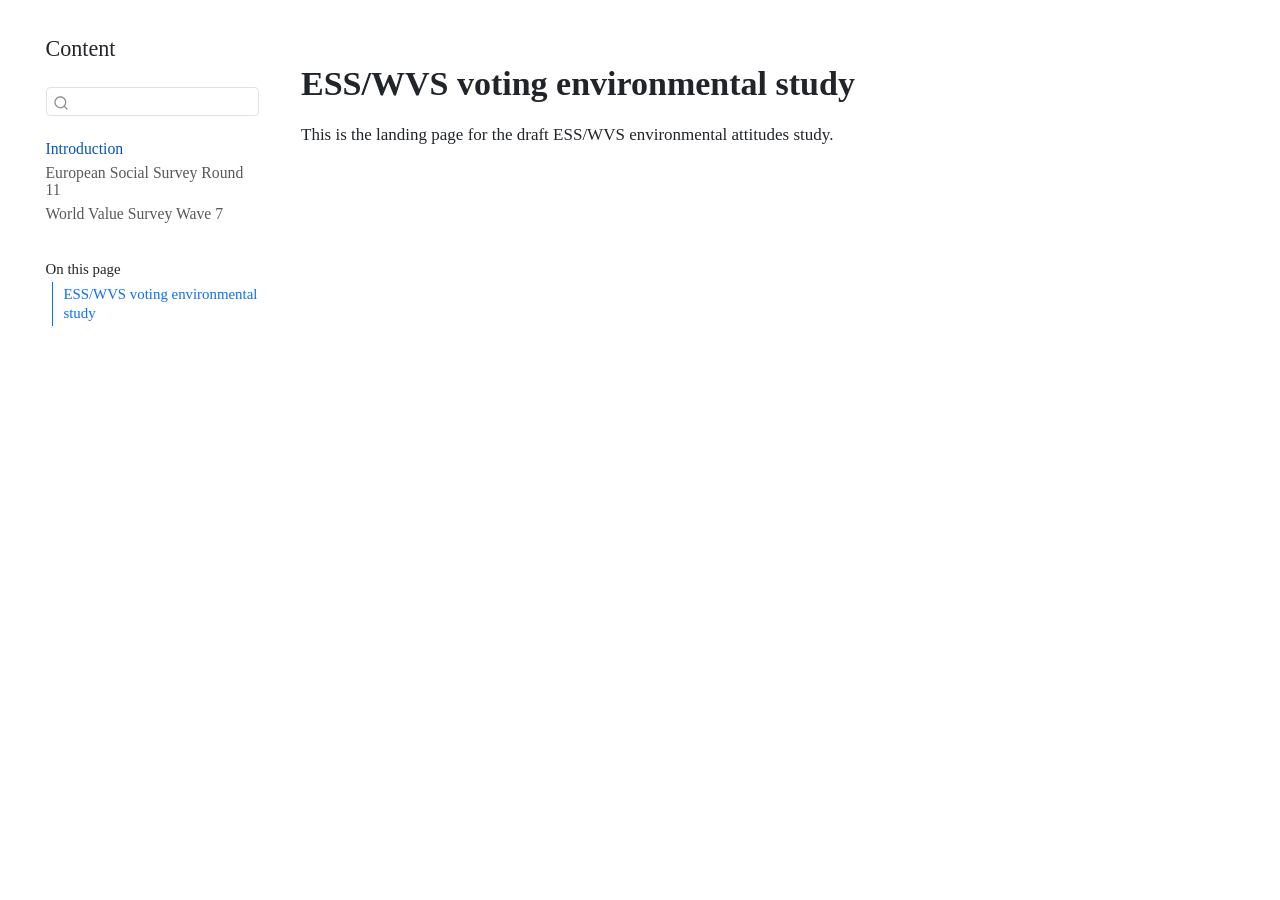
==== commit 51991d97: "WVS draft" ====
--- a/docs/index.html
+++ b/docs/index.html
@@ -7,7 +7,7 @@
 <meta name="viewport" content="width=device-width, initial-scale=1.0, user-scalable=yes">
 
 
-<title>ESS environmental attitudes study exploratory analysis - draft version 1</title>
+<title>Environmental attitudes study exploratory analysis</title>
 <style>
 code{white-space: pre-wrap;}
 span.smallcaps{font-variant: small-caps;}
@@ -3874,7 +3874,13 @@
         <li class="sidebar-item">
   <div class="sidebar-item-container"> 
   <a href="./ESS2.html" class="sidebar-item-text sidebar-link">
- <span class="menu-text">ESS</span></a>
+ <span class="menu-text">European Social Survey Round 11</span></a>
+  </div>
+</li>
+        <li class="sidebar-item">
+  <div class="sidebar-item-container"> 
+  <a href="./wvs.html" class="sidebar-item-text sidebar-link">
+ <span class="menu-text">World Value Survey Wave 7</span></a>
   </div>
 </li>
     </ul>
@@ -3883,7 +3889,7 @@
     <h2 id="toc-title">On this page</h2>
    
   <ul>
-  <li><a href="#ess-voting-environmental-study" id="toc-ess-voting-environmental-study" class="nav-link active" data-scroll-target="#ess-voting-environmental-study">ESS voting environmental study</a></li>
+  <li><a href="#esswvs-voting-environmental-study" id="toc-esswvs-voting-environmental-study" class="nav-link active" data-scroll-target="#esswvs-voting-environmental-study">ESS/WVS voting environmental study</a></li>
   </ul>
 </nav>
 </nav>
@@ -3897,9 +3903,9 @@
 
 
 
-<section id="ess-voting-environmental-study" class="level1">
-<h1>ESS voting environmental study</h1>
-<p>This is the landing page for the draft ESS environmental attitudes study.</p>
+<section id="esswvs-voting-environmental-study" class="level1">
+<h1>ESS/WVS voting environmental study</h1>
+<p>This is the landing page for the draft ESS/WVS environmental attitudes study.</p>
 
 
 </section>
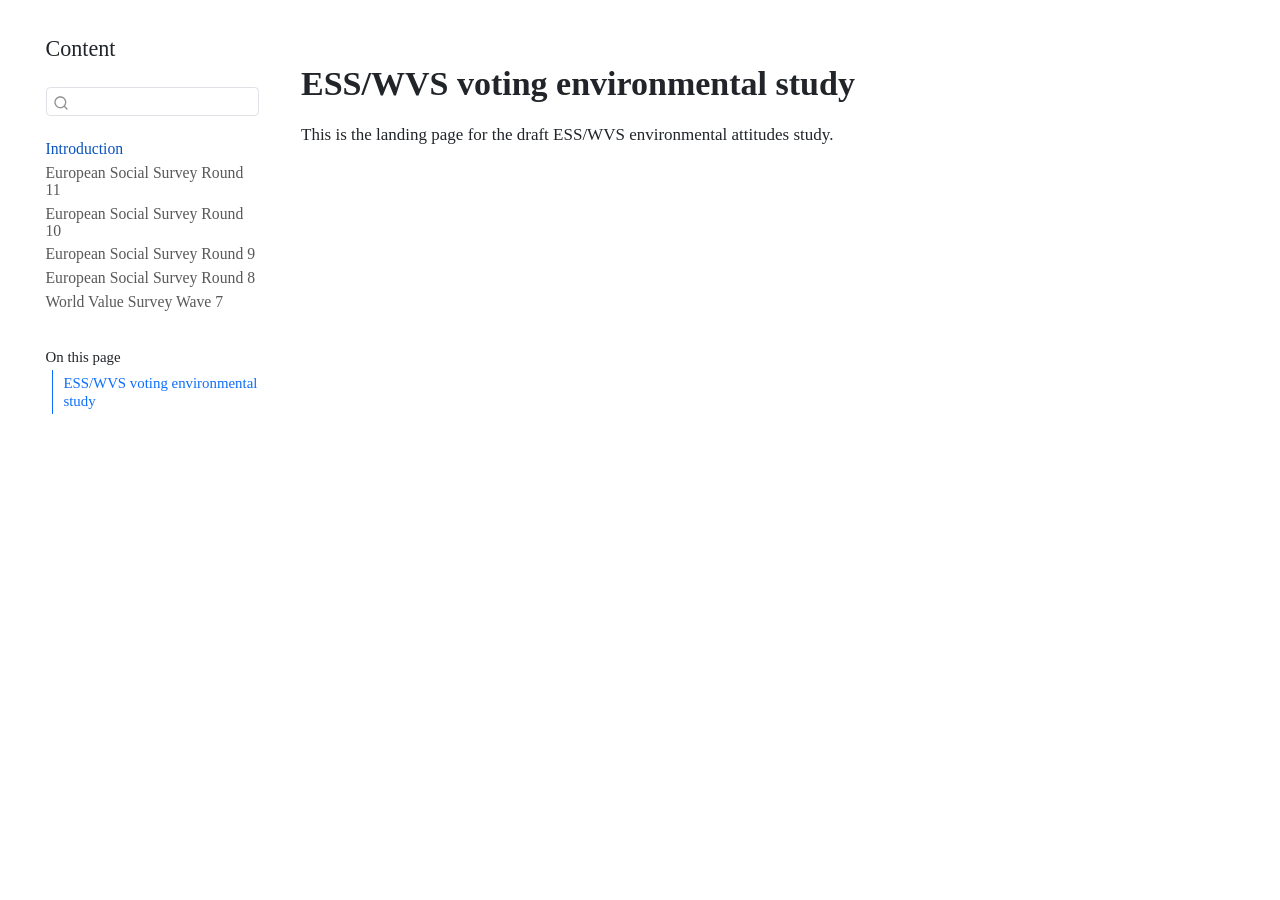
==== commit 140e3fc5: "ESS r 8-10" ====
--- a/docs/index.html
+++ b/docs/index.html
@@ -7,7 +7,7 @@
 <meta name="viewport" content="width=device-width, initial-scale=1.0, user-scalable=yes">
 
 
-<title>Environmental attitudes study exploratory analysis</title>
+<title>Environmental attitudes exploratory analysis</title>
 <style>
 code{white-space: pre-wrap;}
 span.smallcaps{font-variant: small-caps;}
@@ -3873,8 +3873,26 @@
 </li>
         <li class="sidebar-item">
   <div class="sidebar-item-container"> 
-  <a href="./ESS2.html" class="sidebar-item-text sidebar-link">
+  <a href="./ESS11.html" class="sidebar-item-text sidebar-link">
  <span class="menu-text">European Social Survey Round 11</span></a>
+  </div>
+</li>
+        <li class="sidebar-item">
+  <div class="sidebar-item-container"> 
+  <a href="./ESS10.html" class="sidebar-item-text sidebar-link">
+ <span class="menu-text">European Social Survey Round 10</span></a>
+  </div>
+</li>
+        <li class="sidebar-item">
+  <div class="sidebar-item-container"> 
+  <a href="./ESS9.html" class="sidebar-item-text sidebar-link">
+ <span class="menu-text">European Social Survey Round 9</span></a>
+  </div>
+</li>
+        <li class="sidebar-item">
+  <div class="sidebar-item-container"> 
+  <a href="./ESS8.html" class="sidebar-item-text sidebar-link">
+ <span class="menu-text">European Social Survey Round 8</span></a>
   </div>
 </li>
         <li class="sidebar-item">
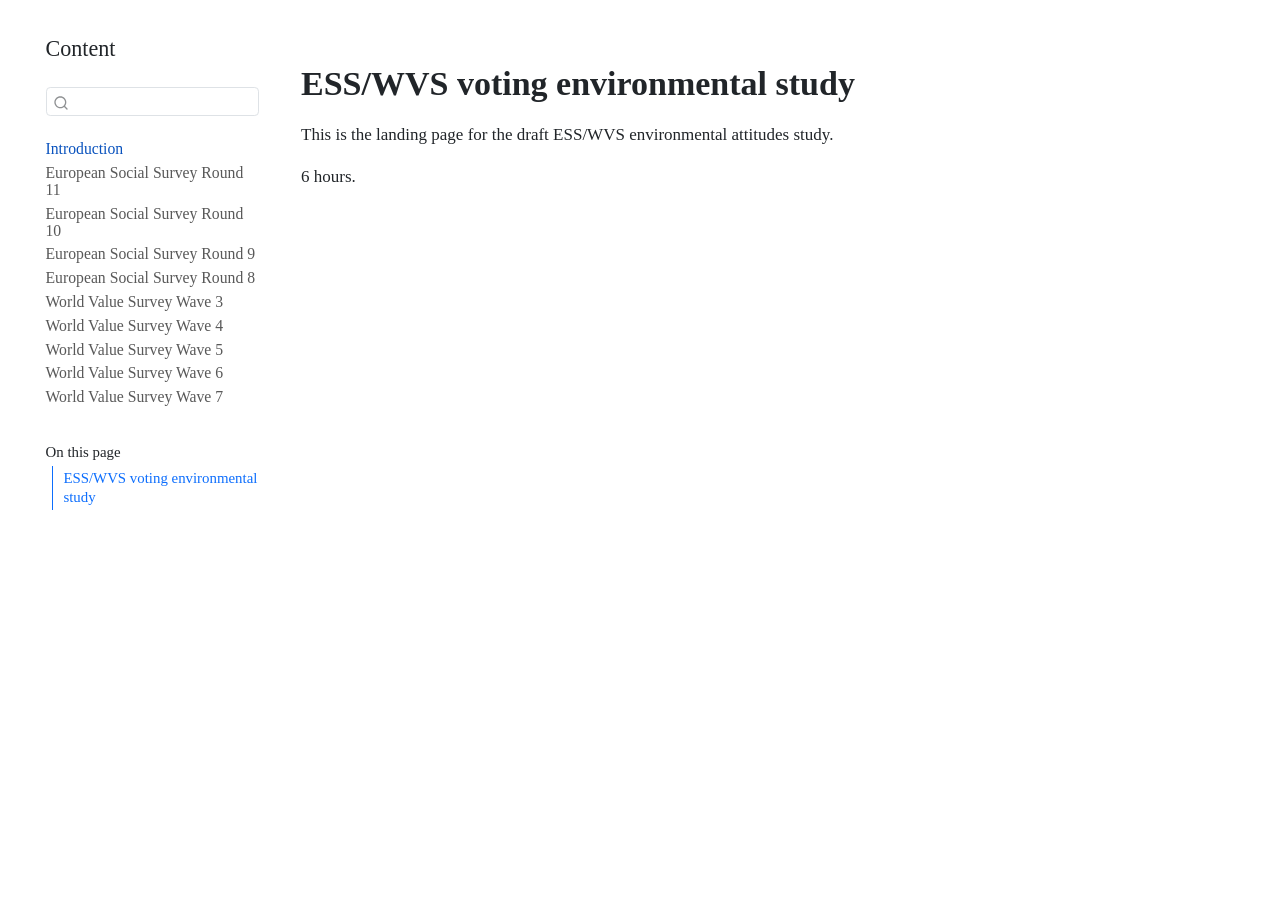
==== commit 5166401a: "WVS 4-5 + bug fixes" ====
--- a/docs/index.html
+++ b/docs/index.html
@@ -2,13 +2,14 @@
 <html xmlns="http://www.w3.org/1999/xhtml" lang="en" xml:lang="en"><head>
 
 <meta charset="utf-8">
-<meta name="generator" content="quarto-1.8.27">
+<meta name="generator" content="quarto-1.9.38">
 
 <meta name="viewport" content="width=device-width, initial-scale=1.0, user-scalable=yes">
 
 
 <title>Environmental attitudes exploratory analysis</title>
 <style>
+
 code{white-space: pre-wrap;}
 span.smallcaps{font-variant: small-caps;}
 div.columns{display: flex; gap: min(4vw, 1.5em);}
@@ -386,6 +387,18 @@
 // item is a more item (along with the type) and can be handled appropriately
 const kItemTypeMoreHref = "0767FDFD-0422-4E5A-BC8A-3BE11E5BBA05";
 
+// Capture search params and clean ?q= from URL at module load time, before
+// any DOMContentLoaded handlers run. quarto-nav.js resolves all <a> hrefs
+// against window.location during DOMContentLoaded — if ?q= is still present,
+// every link on the page gets the query param baked into its href.
+const currentUrl = new URL(window.location);
+const kQuery = currentUrl.searchParams.get(kQueryArg);
+if (kQuery) {
+  const replacementUrl = new URL(window.location);
+  replacementUrl.searchParams.delete(kQueryArg);
+  window.history.replaceState({}, "", replacementUrl);
+}
+
 window.document.addEventListener("DOMContentLoaded", function (_event) {
   // Ensure that search is available on this page. If it isn't,
   // should return early and not do anything
@@ -415,20 +428,30 @@
   // Used to determine highlighting behavior for this page
   // A `q` query param is expected when the user follows a search
   // to this page
-  const currentUrl = new URL(window.location);
-  const query = currentUrl.searchParams.get(kQueryArg);
+  const query = kQuery;
   const showSearchResults = currentUrl.searchParams.get(kResultsArg);
   const mainEl = window.document.querySelector("main");
 
   // highlight matches on the page
   if (query && mainEl) {
-    // perform any highlighting
-    highlight(escapeRegExp(query), mainEl);
-
-    // fix up the URL to remove the q query param
-    const replacementUrl = new URL(window.location);
-    replacementUrl.searchParams.delete(kQueryArg);
-    window.history.replaceState({}, "", replacementUrl);
+    highlight(query, mainEl);
+
+    // Activate tabs on pageshow — after tabsets.js restores localStorage state.
+    // tabsets.js registers its pageshow handler during module execution (before
+    // DOMContentLoaded). By registering ours during DOMContentLoaded, listener
+    // ordering guarantees we run after tabsets.js — so search activation wins.
+    window.addEventListener("pageshow", function (event) {
+      if (!event.persisted) {
+        for (const mark of mainEl.querySelectorAll("mark")) {
+          openAllTabsetsContainingEl(mark);
+        }
+        // Only scroll to first match when there's no hash fragment.
+        // With a hash, the browser already scrolled to the target section.
+        if (!currentUrl.hash) {
+          requestAnimationFrame(() => scrollToFirstVisibleMatch(mainEl));
+        }
+      }
+    }, { once: true });
   }
 
   // function to clear highlighting on the page when the search query changes
@@ -440,18 +463,6 @@
       highlighting = false;
     }
   };
-
-  // Clear search highlighting when the user scrolls sufficiently
-  const resetFn = () => {
-    resetHighlighting("");
-    window.removeEventListener("quarto-hrChanged", resetFn);
-    window.removeEventListener("quarto-sectionChanged", resetFn);
-  };
-
-  // Register this event after the initial scrolling and settling of events
-  // on the page
-  window.addEventListener("quarto-hrChanged", resetFn);
-  window.addEventListener("quarto-sectionChanged", resetFn);
 
   // Responsively switch to overlay mode if the search is present on the navbar
   // Note that switching the sidebar to overlay mode requires more coordinate (not just
@@ -567,8 +578,8 @@
                     title: isExpanded
                       ? language["search-hide-matches-text"]
                       : remainingCount === 1
-                      ? `${remainingCount} ${language["search-more-match-text"]}`
-                      : `${remainingCount} ${language["search-more-matches-text"]}`,
+                        ? `${remainingCount} ${language["search-more-match-text"]}`
+                        : `${remainingCount} ${language["search-more-matches-text"]}`,
                     type: kItemTypeMore,
                     href: kItemTypeMoreHref,
                   });
@@ -686,9 +697,8 @@
               return createElement(
                 "div",
                 {
-                  class: `quarto-search-no-results${
-                    hasQuery ? "" : " no-query"
-                  }`,
+                  class: `quarto-search-no-results${hasQuery ? "" : " no-query"
+                    }`,
                 },
                 language["search-no-results-text"]
               );
@@ -734,6 +744,12 @@
             },
 
             item({ item, createElement }) {
+              if (item.text && item.href && !item.href.includes('?q=')) {
+                const [main, hash] = item.href.split('#')
+                const hashAppend = hash ? '#' + hash : ''
+                item.href = main + '?q=' + encodeURIComponent(state.query) + hashAppend
+              }
+
               return renderItem(
                 item,
                 createElement,
@@ -844,10 +860,19 @@
         window.aa &&
         window["@algolia/autocomplete-plugin-algolia-insights"]
       ) {
+        // Check if cookie consent is enabled from search options
+        const cookieConsentEnabled = algoliaOptions["cookie-consent-enabled"] || false;
+
+        // Generate random session token only when cookies are disabled
+        const userToken = cookieConsentEnabled ? undefined : Array.from(Array(20), () =>
+          Math.floor(Math.random() * 36).toString(36)
+        ).join("");
+
         window.aa("init", {
           appId,
           apiKey,
-          useCookie: true,
+          useCookie: cookieConsentEnabled,
+          userToken: userToken,
         });
 
         const { createAlgoliaInsightsPlugin } =
@@ -1473,57 +1498,200 @@
   }
 }
 
-function escapeRegExp(string) {
-  return string.replace(/[.*+?^${}()|[\]\\]/g, "\\$&"); // $& means the whole matched string
+/** Get all html nodes under the given `root` that don't have children. */
+function getLeafNodes(root) {
+  let leaves = [];
+
+  function traverse(node) {
+    if (node.childNodes.length === 0) {
+      leaves.push(node);
+    } else {
+      node.childNodes.forEach(traverse);
+    }
+  }
+
+  traverse(root);
+  return leaves;
 }
-
-// highlight matches
-function highlight(term, el) {
-  const termRegex = new RegExp(term, "ig");
-  const childNodes = el.childNodes;
-
-  // walk back to front avoid mutating elements in front of us
-  for (let i = childNodes.length - 1; i >= 0; i--) {
-    const node = childNodes[i];
-
-    if (node.nodeType === Node.TEXT_NODE) {
-      // Search text nodes for text to highlight
-      const text = node.nodeValue;
-
-      let startIndex = 0;
-      let matchIndex = text.search(termRegex);
-      if (matchIndex > -1) {
-        const markFragment = document.createDocumentFragment();
-        while (matchIndex > -1) {
-          const prefix = text.slice(startIndex, matchIndex);
-          markFragment.appendChild(document.createTextNode(prefix));
-
-          const mark = document.createElement("mark");
-          mark.appendChild(
-            document.createTextNode(
-              text.slice(matchIndex, matchIndex + term.length)
-            )
-          );
-          markFragment.appendChild(mark);
-
-          startIndex = matchIndex + term.length;
-          matchIndex = text.slice(startIndex).search(new RegExp(term, "ig"));
-          if (matchIndex > -1) {
-            matchIndex = startIndex + matchIndex;
-          }
+/** create and return `<mark>${txt}</mark>` */
+const markEl = txt => {
+  const el = document.createElement("mark");
+  el.appendChild(document.createTextNode(txt));
+  return el
+}
+/** get all ancestors of an element matching the given css selector */
+const matchAncestors = (el, selector) => {
+  let ancestors = [];
+  while (el) {
+    if (el.matches?.(selector)) ancestors.push(el);
+    el = el.parentNode;
+  }
+  return ancestors;
+};
+
+const isWhitespace = s => s.trim().length === 0
+// =================
+// MATCHING CODE
+// =================
+const initMatch = () => ({
+  i: 0,
+  lohisByNode: new Map()
+})
+/** 
+ * keeps track of the start (lo) and end (hi) index of the match per node (leaf)
+ * note: mutates the contents of `matchContext`
+ */
+const advanceMatch = (leaf, leafi, matchContext) => {
+  matchContext.i++
+
+  const curLoHi = matchContext.lohisByNode.get(leaf)
+
+  matchContext.lohisByNode.set(leaf, { lo: curLoHi?.lo ?? leafi, hi: leafi })
+}
+/**
+ * Finds all non-overlapping matches for a search string in the document. 
+ * The search string may be split between multiple consecutive leaf nodes.
+ * 
+ * Whitespace in the search string must be present in the document to match, but
+ * there may be addititional whitespace in the document that is ignored.
+ * 
+ * e.g. searching for `dogs rock` would match `dogs  \n <span> rock</span>`,
+ * and would contribute the match 
+ * `{ i:9, els: new Map([[textNode, {lo:0, hi:8}],[spanNode,{lo:0,hi:5}]]) }`
+ * 
+ * @returns {Map<HTMLElement,{lo:number,hi:number}>[]}
+ */
+function searchMatches(inSearch, el) {
+  // searchText has all sequences of whitespace replaced by a single space
+  const searchText = inSearch.toLowerCase().replace(/\s+/g, ' ')
+  const leafNodes = getLeafNodes(el)
+
+  /** @type {Map<HTMLElement,{lo:number,hi:number}>[]} */
+  const matches = []
+  /** @type {{i:number; els:Map<HTMLElement,{lo:number,hi:number}>}[]} */
+  let curMatchContext = initMatch()
+
+  for (const leaf of leafNodes) {
+    const leafStr = leaf.textContent.toLowerCase()
+    // for each character in this leaf's text:
+    for (let leafi = 0; leafi < leafStr.length; leafi++) {
+
+      if (isWhitespace(leafStr[leafi])) {
+        // if there is at least one whitespace in the document
+        // we advance over a search text whitespace.
+        if (isWhitespace(searchText[curMatchContext.i])) advanceMatch(leaf, leafi, curMatchContext)
+        // all sequences of whitespace are otherwise ignored.
+      } else {
+        if (searchText[curMatchContext.i] === leafStr[leafi]) {
+          advanceMatch(leaf, leafi, curMatchContext)
+        } else {
+          curMatchContext = initMatch()
+          // if current character in the document did not match at i in the search text,
+          // reset the search and see if that character matches at 0 in the 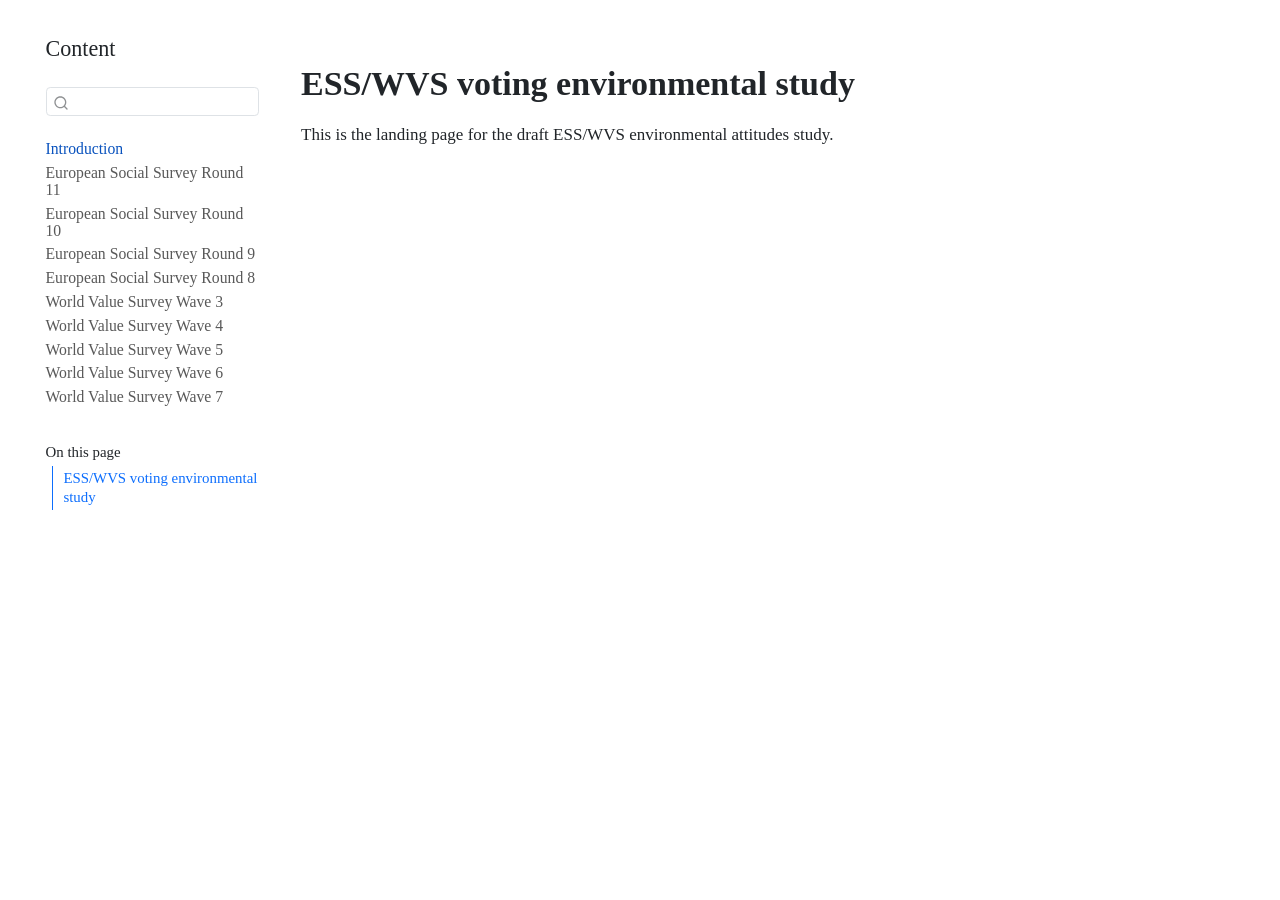
